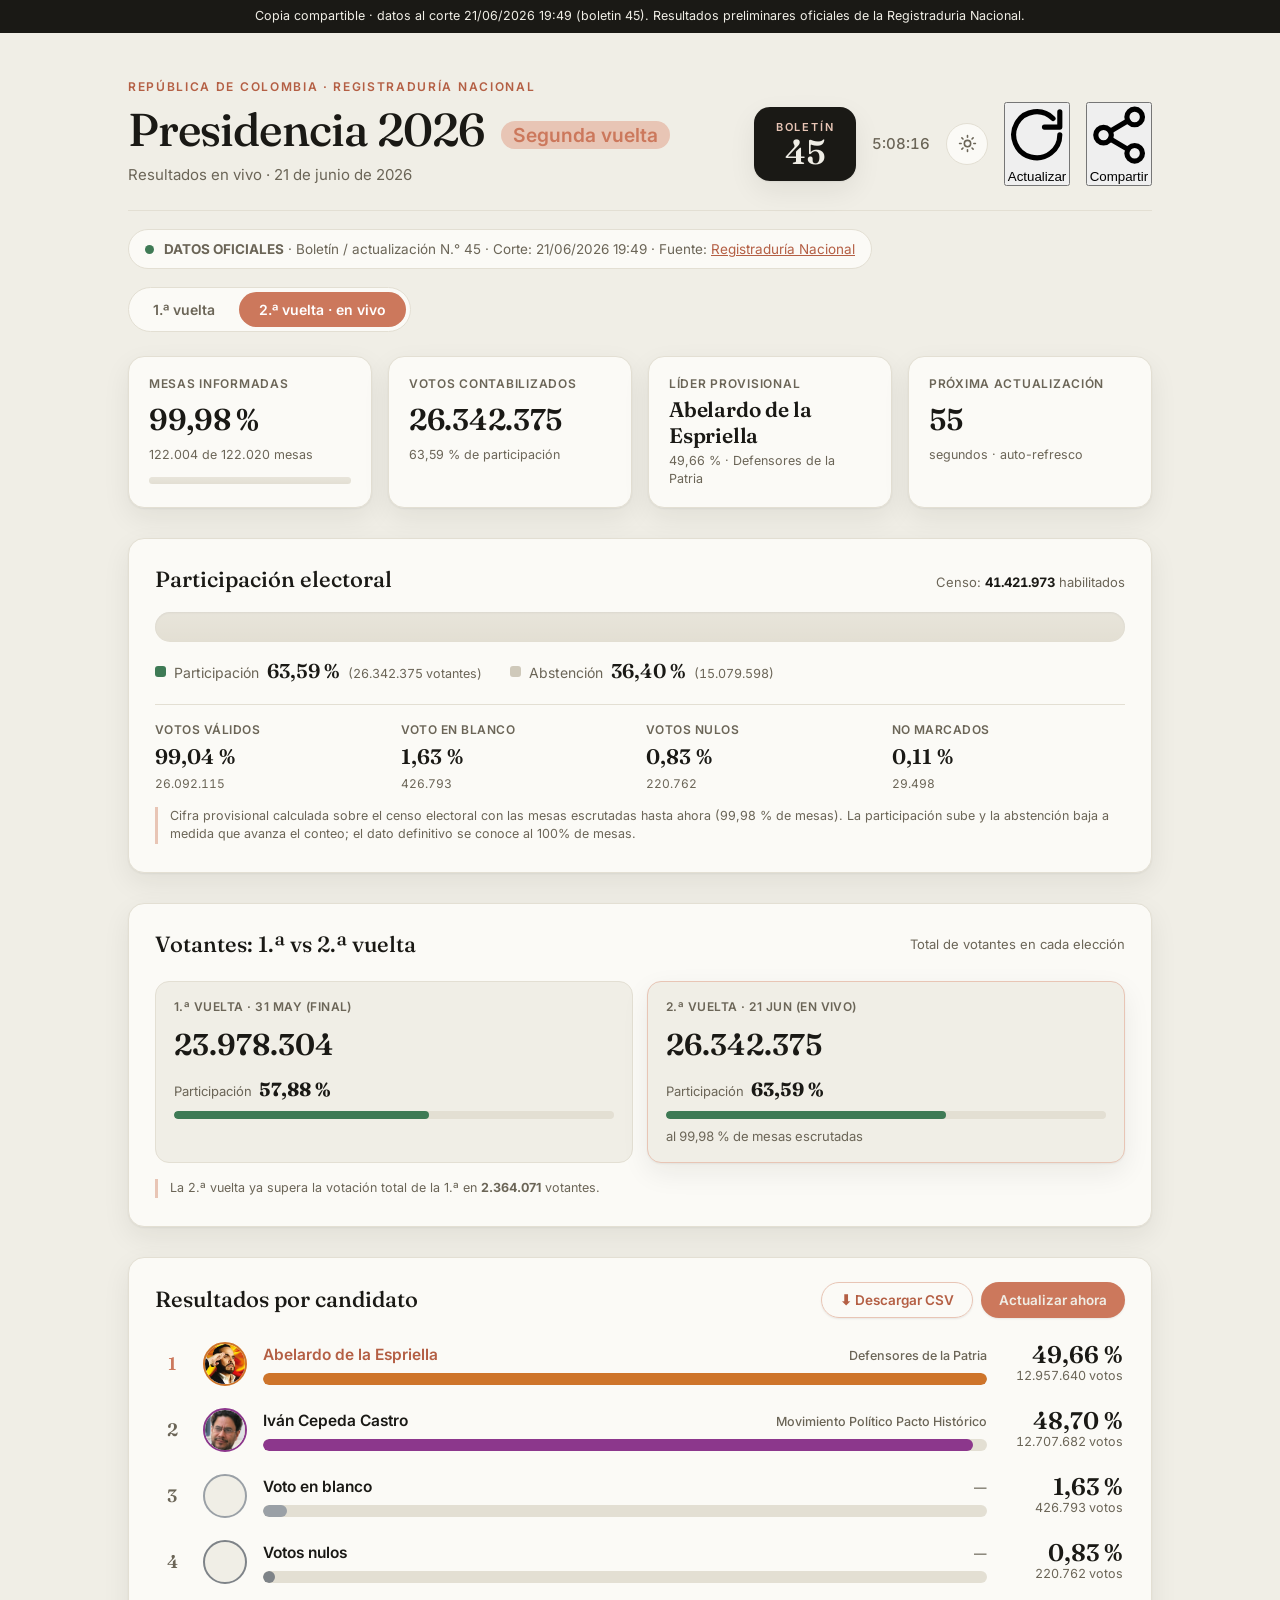
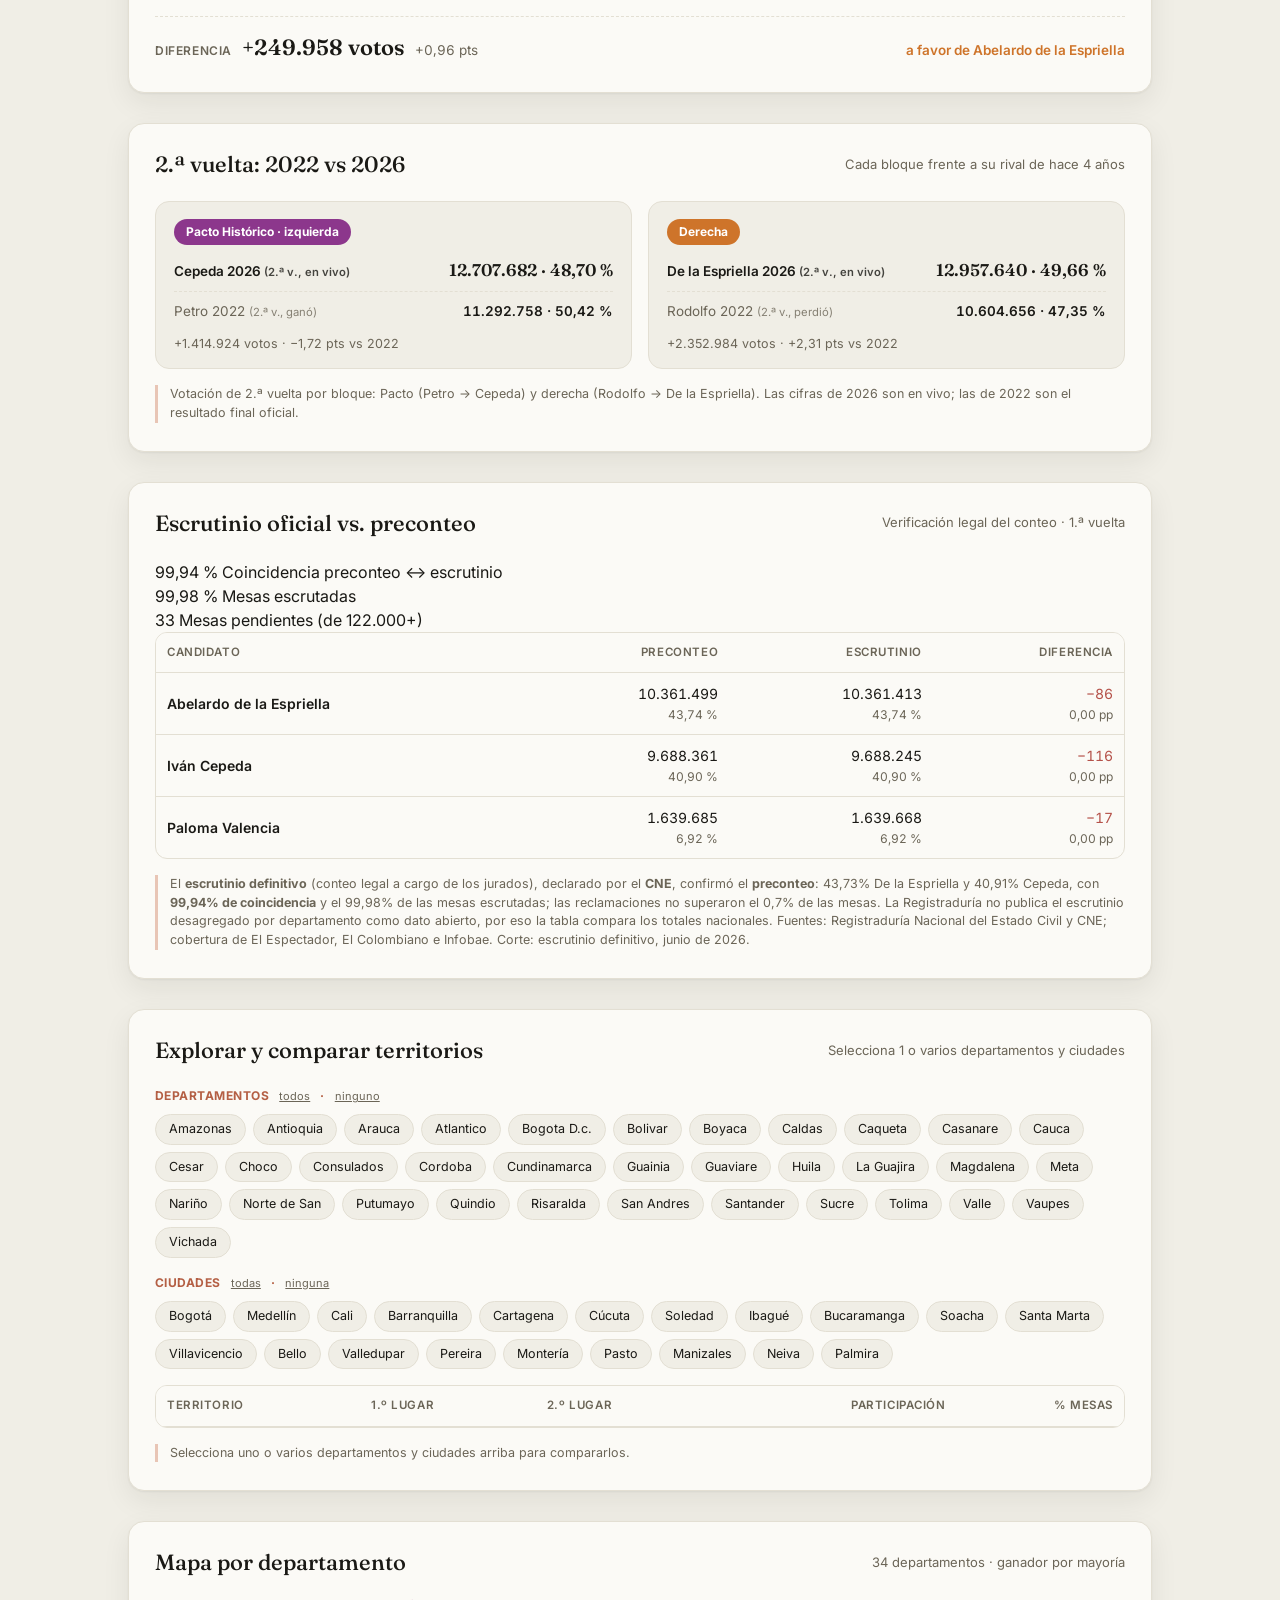
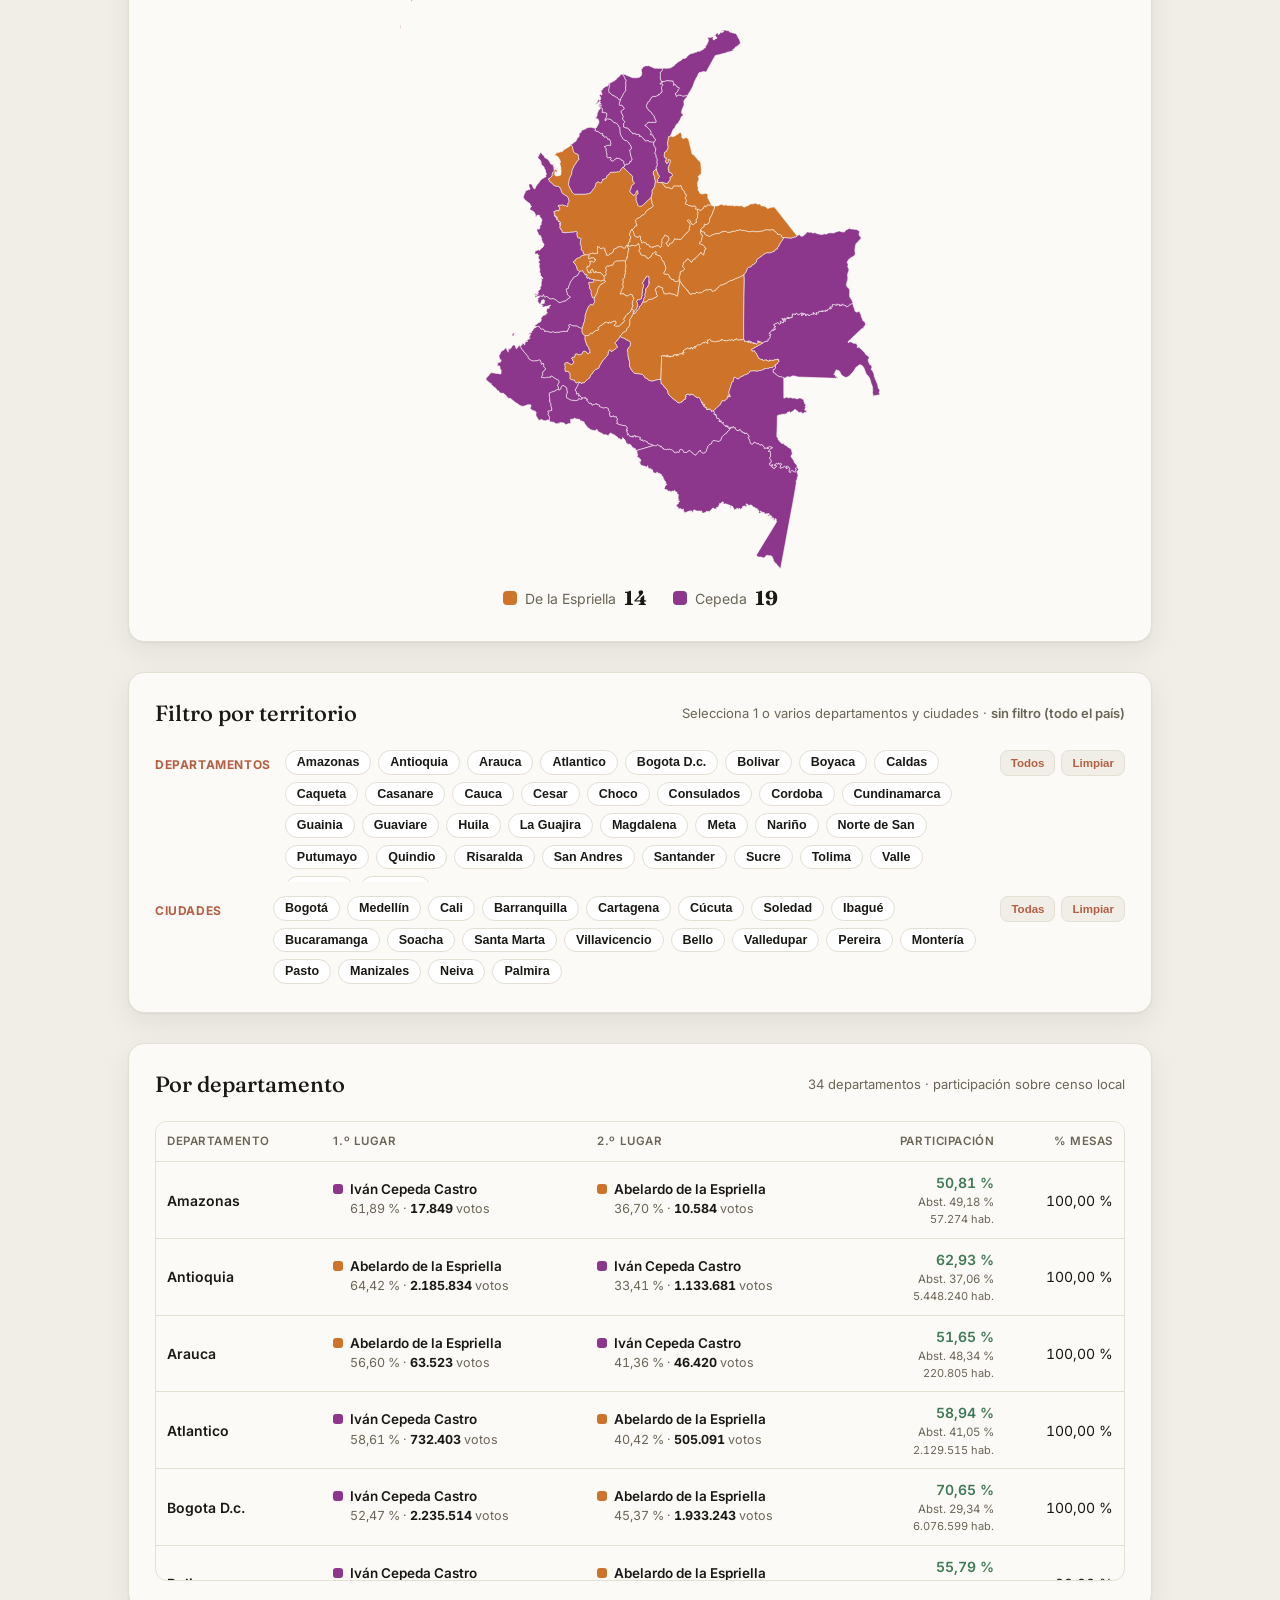
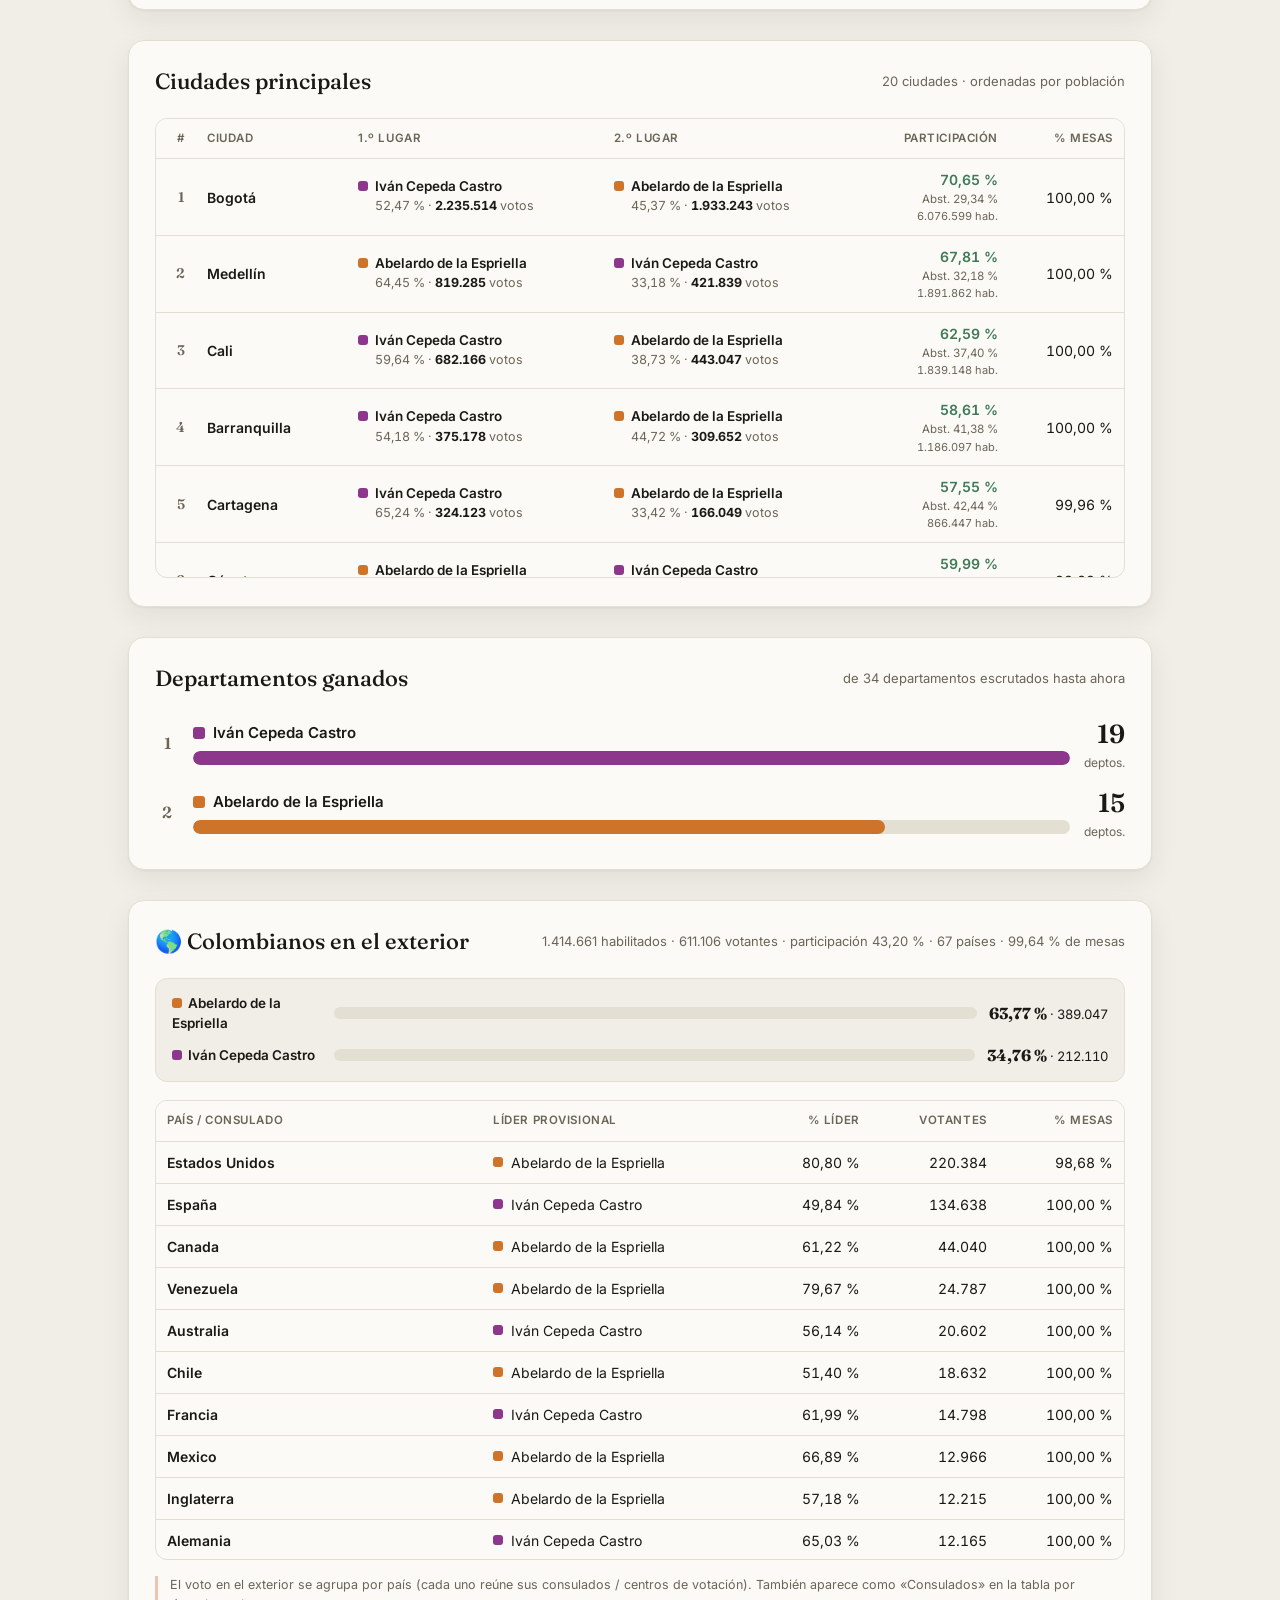
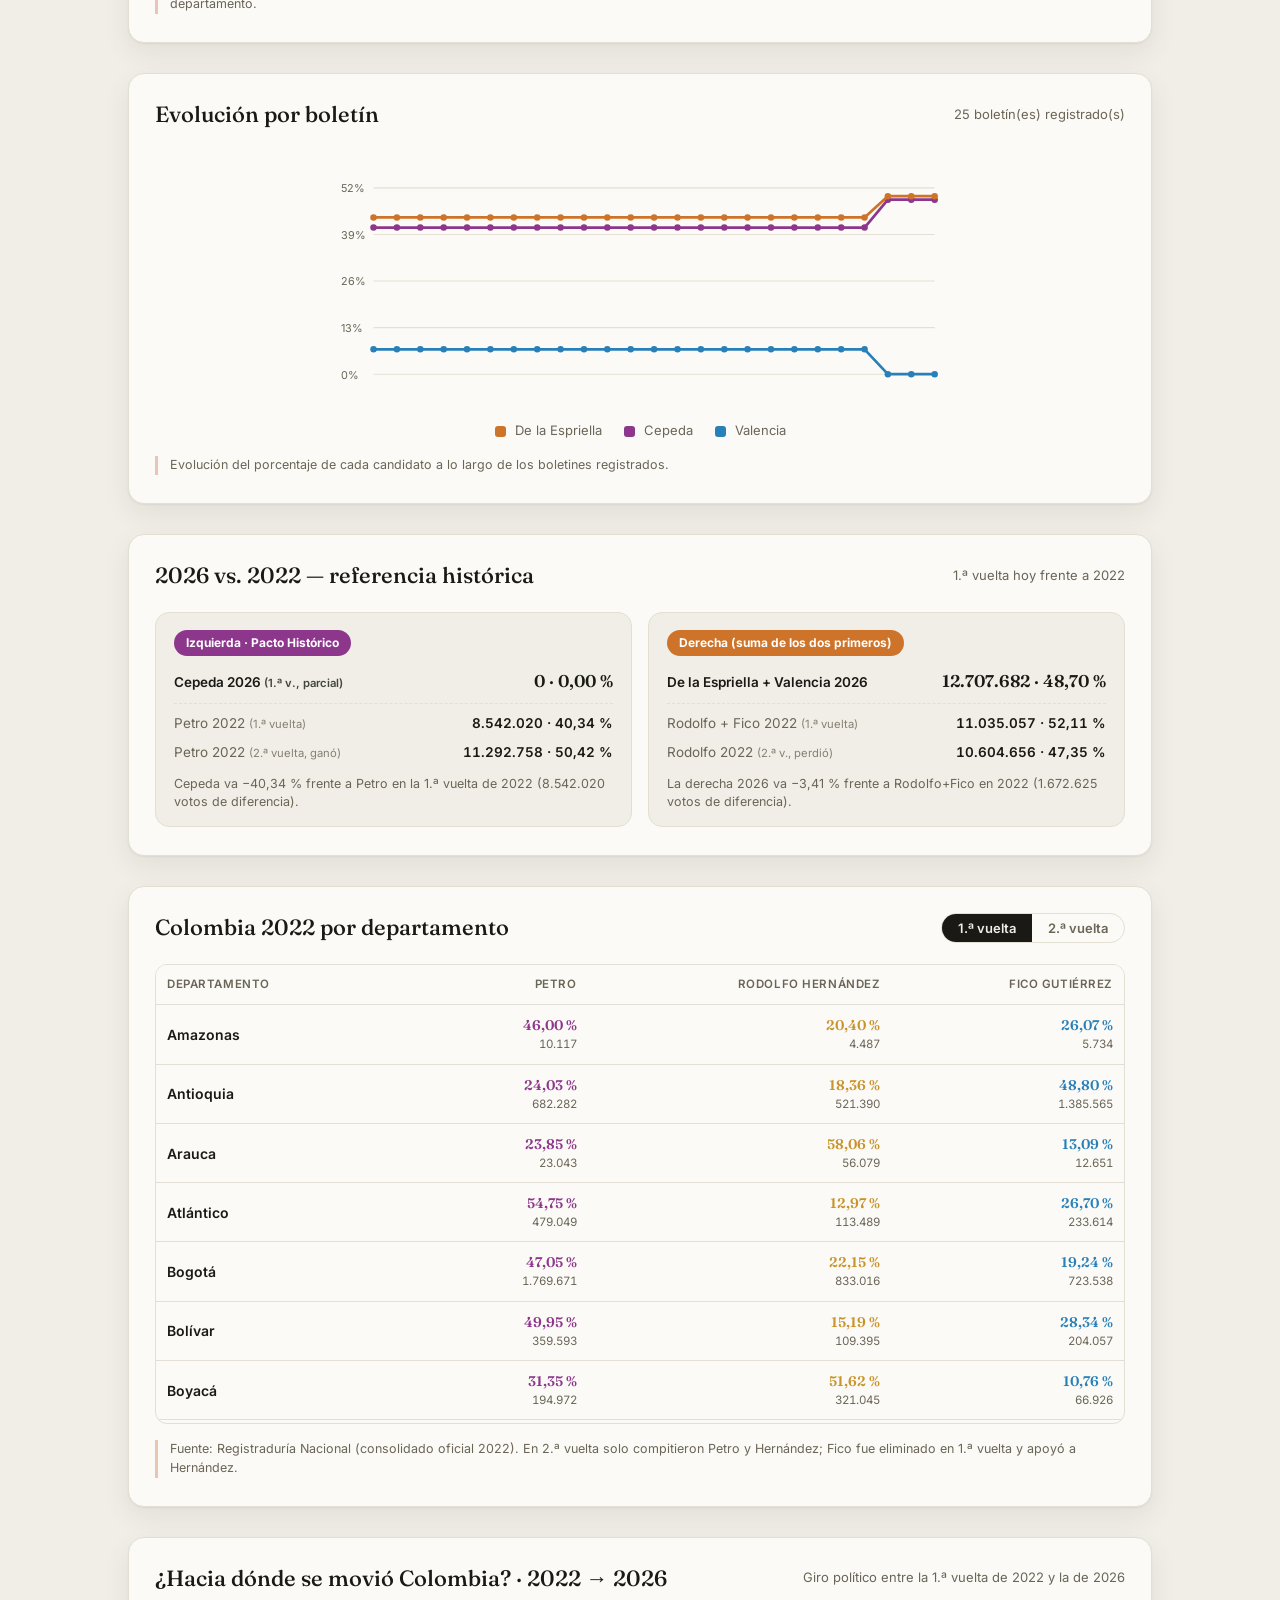
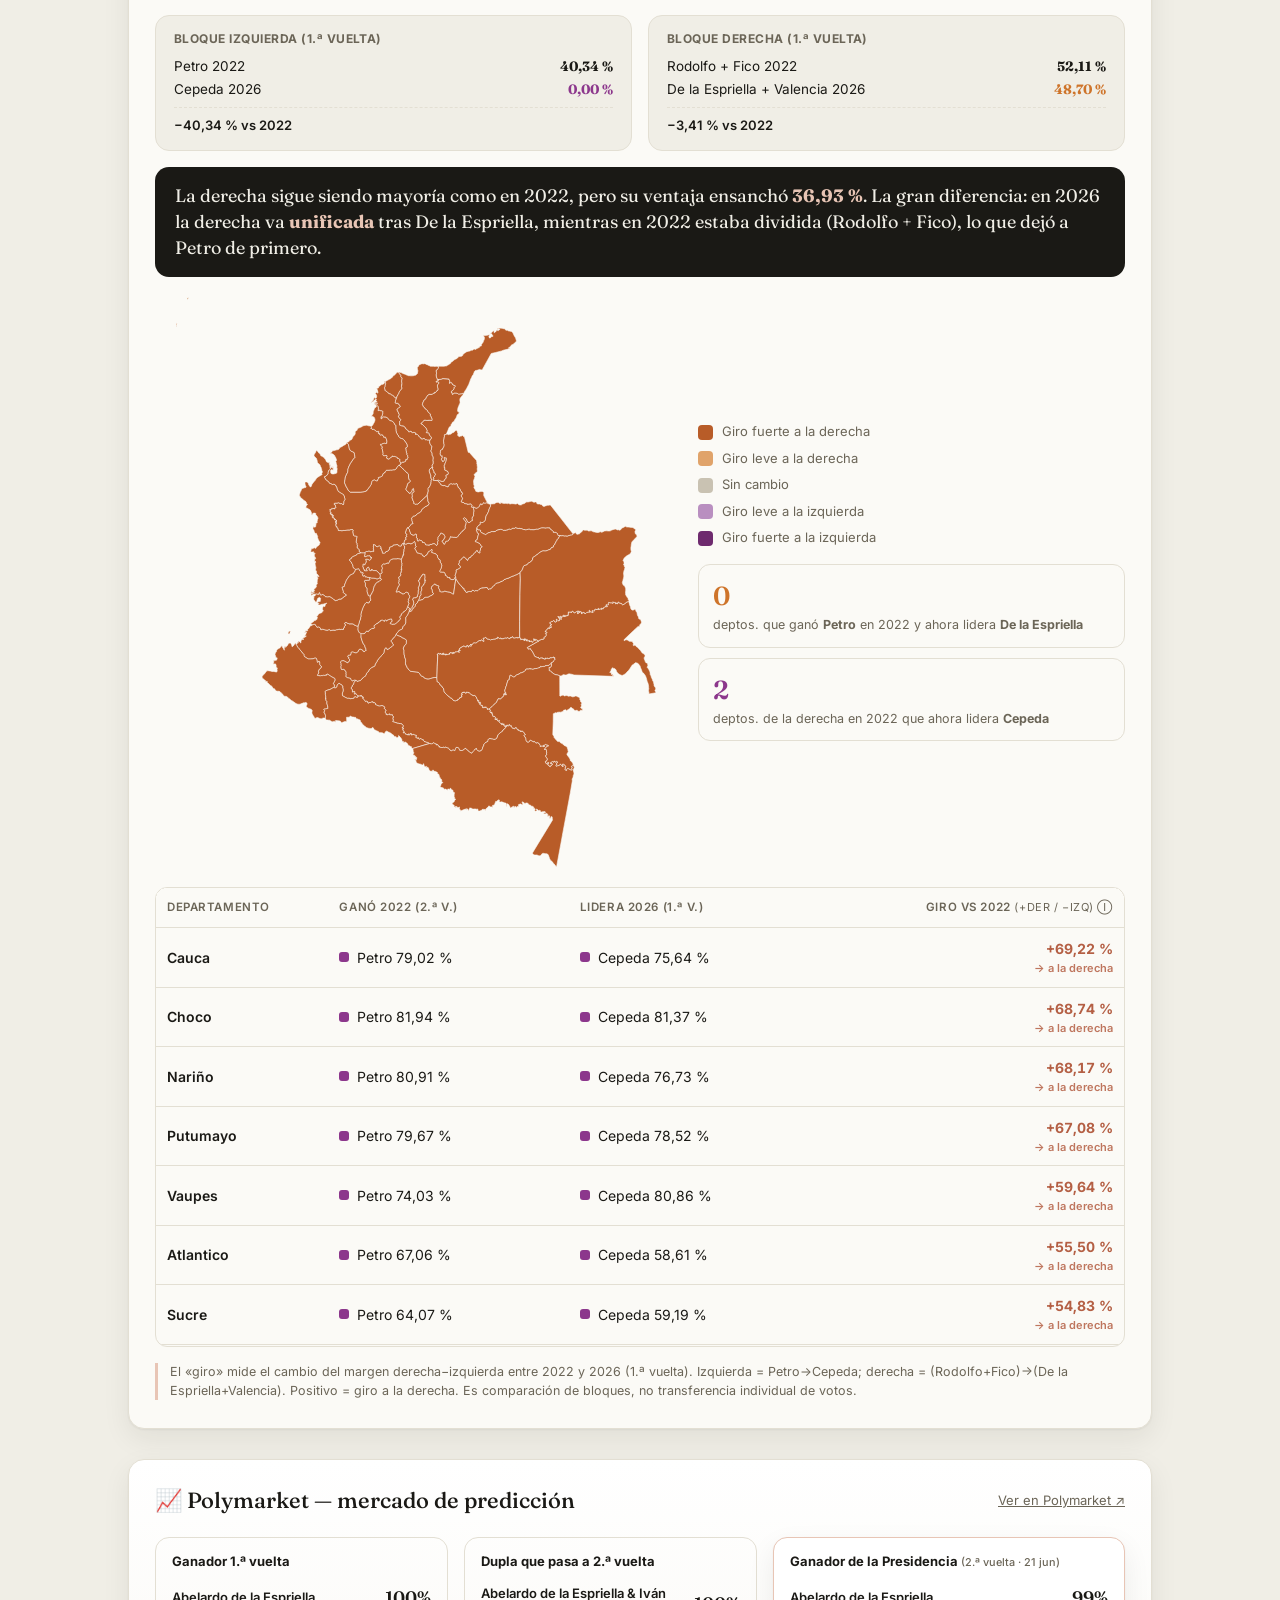
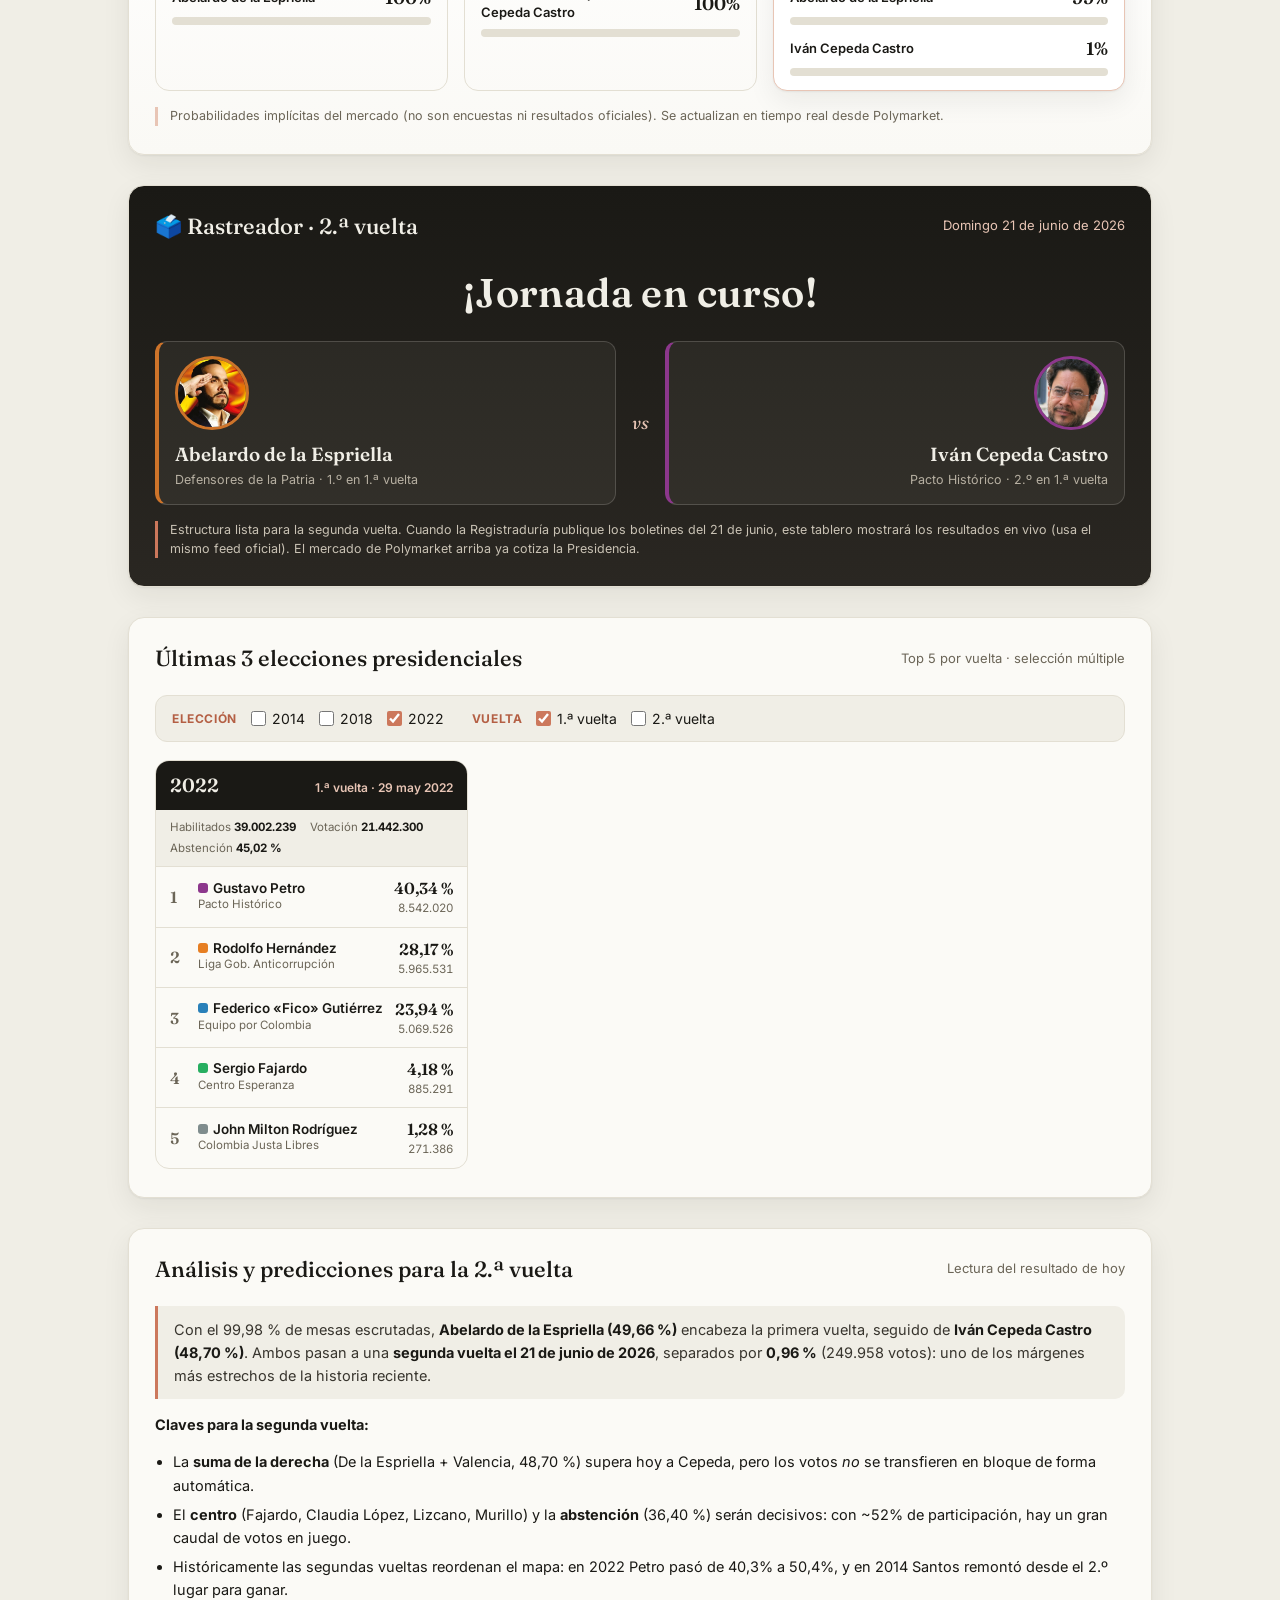
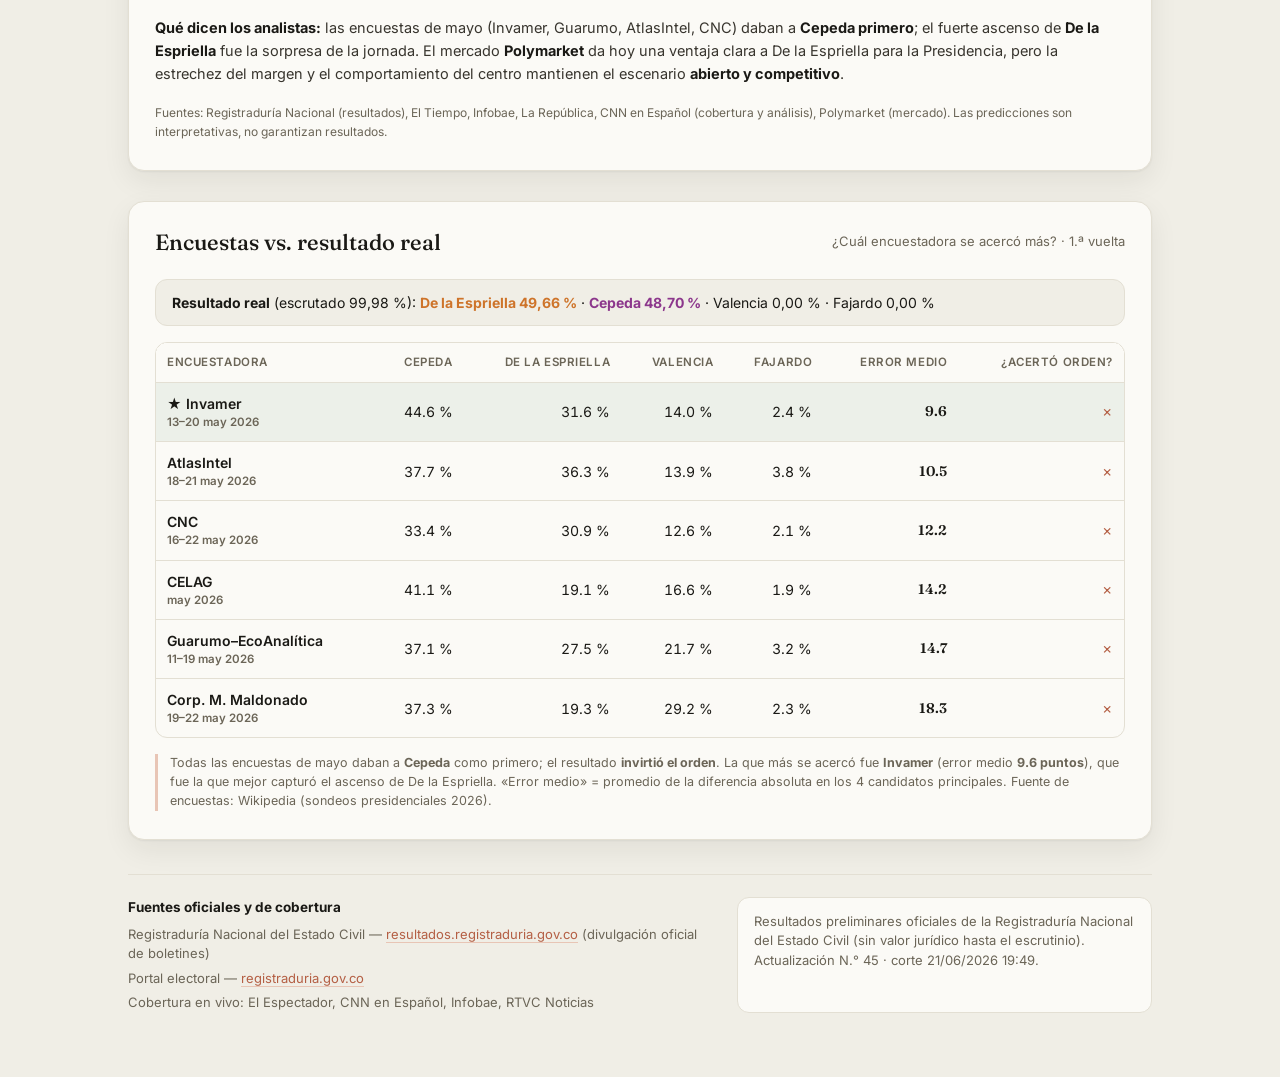
==== index.html @ 4d889970 "Boletín 45 · 2026-06-21 19:54" ====
<!-- HTML autonomo (corte 21/06/2026 19:49). Actualizar: ./publicar.sh -->
<!DOCTYPE html>
<html lang="es">
<head>
  <meta charset="UTF-8" />
  <meta name="viewport" content="width=device-width, initial-scale=1.0" />
  <title>Presidencia 2026 · Segunda vuelta — resultados en vivo</title>
  <meta name="description" content="Resultados de la 2.ª vuelta presidencial de Colombia 2026, en vivo: De la Espriella vs. Cepeda, por departamento, ciudad y exterior, con mapa." />
  <!-- Vista previa al compartir (WhatsApp / redes) -->
  <meta property="og:title" content="Presidencia 2026 · Segunda vuelta — resultados en vivo" />
  <meta property="og:description" content="Resultados de la 2.ª vuelta presidencial de Colombia 2026, en vivo: De la Espriella vs. Cepeda." />
  <meta property="og:url" content="https://feckardt-geek.github.io/resultados-colombia-2026-v3/" />
  <meta property="og:type" content="website" />
  <meta property="og:locale" content="es_CO" />
  <meta name="twitter:card" content="summary" />
  <meta name="theme-color" content="#1A1915" />
  <meta name="color-scheme" content="light dark" />
  <script>
    /* Fija el tema ANTES de pintar (evita parpadeo) y gestiona el toggle. */
    (function () {
      var K = 'tema-elecciones-co';
      var t = localStorage.getItem(K) ||
              (window.matchMedia && matchMedia('(prefers-color-scheme: dark)').matches ? 'dark' : 'light');
      document.documentElement.setAttribute('data-theme', t);
      document.addEventListener('click', function (e) {
        if (!(e.target.closest && e.target.closest('#btnTema'))) return;
        var n = document.documentElement.getAttribute('data-theme') === 'dark' ? 'light' : 'dark';
        document.documentElement.setAttribute('data-theme', n);
        try { localStorage.setItem(K, n); } catch (err) {}
      });
    })();
  </script>
  <style>
/* ============================================================
   Diseño Claude — paleta Anthropic
   Marfil / clay-coral / tinta. Tipografía serif (Fraunces) + Inter.
   ============================================================ */
:root {
  color-scheme: light;
  /* superficies */
  --marfil:      #F0EEE6;   /* fondo lienzo */
  --marfil-2:    #FBFAF6;   /* tarjetas */
  --tinta:       #1A1915;   /* texto principal */
  --tinta-suave: #6B6557;   /* texto secundario */
  --linea:       #E3DFD3;   /* bordes */
  --linea-2:     #EDEAE0;   /* bordes suaves */
  /* acento (clay / coral) */
  --clay:        #CC785C;
  --clay-osc:    #B45F44;
  --clay-claro:  #E8C5B5;
  --clay-suave:  rgba(204,120,92,.10);
  /* semánticos */
  --verde:       #3E7A55;
  --ambar:       #C8932B;
  --rojo:        #C0492F;
  /* elevación */
  --sombra:      0 1px 2px rgba(26,25,21,.05), 0 10px 28px rgba(26,25,21,.07);
  --sombra-lift: 0 3px 8px rgba(26,25,21,.08), 0 20px 46px rgba(26,25,21,.12);
  /* geometría */
  --radio:       16px;
  --radio-sm:    10px;
  --radio-lg:    22px;
  /* movimiento */
  --ease:        cubic-bezier(.4, 0, .2, 1);
}

* { box-sizing: border-box; margin: 0; padding: 0; }

body {
  font-family: 'Inter', -apple-system, BlinkMacSystemFont, 'Segoe UI', sans-serif;
  background: var(--marfil);
  color: var(--tinta);
  line-height: 1.5;
  -webkit-font-smoothing: antialiased;
  background-image:
    radial-gradient(900px 500px at 100% -10%, rgba(204,120,92,.08), transparent 60%),
    radial-gradient(700px 500px at -10% 110%, rgba(62,122,85,.05), transparent 60%);
}

.lienzo {
  max-width: 1080px;
  margin: 0 auto;
  padding: 40px 28px 64px;
}

/* ---------- Cabecera ---------- */
.cabecera {
  display: flex;
  align-items: flex-end;
  justify-content: space-between;
  gap: 24px;
  flex-wrap: wrap;
  padding-bottom: 24px;
  border-bottom: 1px solid var(--linea);
}
.eyebrow {
  display: inline-block;
  font-size: 12px;
  letter-spacing: .14em;
  text-transform: uppercase;
  color: var(--clay-osc);
  font-weight: 600;
  margin-bottom: 10px;
}
.cabecera h1 {
  font-family: 'Fraunces', Georgia, serif;
  font-weight: 500;
  font-size: clamp(30px, 4.5vw, 46px);
  line-height: 1.04;
  letter-spacing: -0.02em;
}
.ronda {
  display: inline-block;
  font-family: 'Inter', sans-serif;
  font-size: .42em;
  font-weight: 600;
  vertical-align: middle;
  color: var(--clay);
  background: var(--clay-claro);
  border-radius: 999px;
  padding: 4px 12px;
  margin-left: 8px;
  letter-spacing: 0;
}
.subtitulo { color: var(--tinta-suave); margin-top: 10px; font-size: 15px; }

.cabecera__estado { display: flex; align-items: center; gap: 16px; }
.boletin {
  display: flex;
  flex-direction: column;
  align-items: center;
  background: var(--tinta);
  color: var(--marfil);
  border-radius: var(--radio);
  padding: 12px 22px;
  box-shadow: var(--sombra);
}
.boletin__label {
  font-size: 11px; letter-spacing: .16em; text-transform: uppercase;
  color: var(--clay-claro); font-weight: 600;
}
.boletin__num {
  font-family: 'Fraunces', serif;
  font-size: 34px; font-weight: 600; line-height: 1;
}
.reloj {
  font-variant-numeric: tabular-nums;
  font-size: 15px; color: var(--tinta-suave); font-weight: 500;
}

/* ---------- Aviso de fuente ---------- */
.aviso {
  display: flex; align-items: center; gap: 10px;
  margin-top: 18px;
  font-size: 13.5px; color: var(--tinta-suave);
  background: var(--marfil-2);
  border: 1px solid var(--linea);
  border-radius: 999px;
  padding: 9px 16px;
  width: fit-content;
  max-width: 100%;
}
.punto {
  width: 9px; height: 9px; border-radius: 50%;
  background: var(--ambar); flex-shrink: 0;
  box-shadow: 0 0 0 0 rgba(200,147,43,.5);
  animation: latido 1.8s infinite;
}
.punto--vivo { background: var(--verde); box-shadow: 0 0 0 0 rgba(62,122,85,.5); }
@keyframes latido {
  0% { box-shadow: 0 0 0 0 rgba(200,147,43,.45); }
  70% { box-shadow: 0 0 0 8px rgba(200,147,43,0); }
  100% { box-shadow: 0 0 0 0 rgba(200,147,43,0); }
}

/* ---------- Métricas ---------- */
.metricas {
  display: grid;
  grid-template-columns: repeat(4, 1fr);
  gap: 16px;
  margin-top: 24px;
}
.metrica {
  background: var(--marfil-2);
  border: 1px solid var(--linea);
  border-radius: var(--radio);
  padding: 18px 20px;
  box-shadow: var(--sombra);
  display: flex; flex-direction: column; gap: 4px;
}
.metrica__label {
  font-size: 12px; letter-spacing: .06em; text-transform: uppercase;
  color: var(--tinta-suave); font-weight: 600;
}
.metrica__valor {
  font-family: 'Fraunces', serif;
  font-size: 30px; font-weight: 600; letter-spacing: -.01em;
}
.metrica__valor--sm { font-size: 21px; line-height: 1.2; }
.metrica__detalle { font-size: 12.5px; color: var(--tinta-suave); }
.barra-mesas {
  margin-top: 8px; height: 7px; border-radius: 999px;
  background: var(--linea); overflow: hidden;
}
.barra-mesas__fill {
  height: 100%; width: 0%;
  background: linear-gradient(90deg, var(--clay), var(--clay-osc));
  border-radius: 999px; transition: width .8s cubic-bezier(.4,0,.2,1);
}

/* ---------- Panel participación / abstención ---------- */
.panel--part { margin-top: 18px; padding: 22px 26px 24px; }
.part__head {
  display: flex; align-items: baseline; justify-content: space-between;
  gap: 12px; flex-wrap: wrap; margin-bottom: 16px;
}
.part__head h2 { font-family: 'Fraunces', serif; font-weight: 500; font-size: 22px; }
.part__censo { font-size: 13px; color: var(--tinta-suave); }
.part__censo strong { color: var(--tinta); font-variant-numeric: tabular-nums; }

.part__bar {
  display: flex; height: 30px; border-radius: 999px; overflow: hidden;
  background: var(--linea); box-shadow: inset 0 1px 2px rgba(26,25,21,.08);
}
.part__seg { height: 100%; transition: width .9s cubic-bezier(.4,0,.2,1); }
.part__seg--part { width: 0%; background: linear-gradient(90deg, var(--verde), #2F5E42); }
.part__seg--abs  { width: 100%; background: repeating-linear-gradient(
  45deg, #D8D2C4, #D8D2C4 8px, #CFC9BA 8px, #CFC9BA 16px); }

.part__legend {
  display: flex; gap: 28px; flex-wrap: wrap; margin-top: 14px;
}
.leg { display: flex; align-items: baseline; gap: 8px; font-size: 14px; }
.leg__dot { width: 11px; height: 11px; border-radius: 3px; flex-shrink: 0; align-self: center; }
.leg__dot--part { background: var(--verde); }
.leg__dot--abs  { background: #CFC9BA; }
.leg__txt { color: var(--tinta-suave); }
.leg strong {
  font-family: 'Fraunces', serif; font-size: 20px; font-weight: 600;
  font-variant-numeric: tabular-nums;
}
.leg__n { font-size: 12.5px; color: var(--tinta-suave); font-variant-numeric: tabular-nums; }
.part__nota {
  margin-top: 14px; font-size: 12.5px; color: var(--tinta-suave);
  line-height: 1.5; border-left: 3px solid var(--clay-claro); padding-left: 12px;
}

/* desglose de votos (válidos / blanco / nulos / no marcados) */
.desglose {
  display: grid; grid-template-columns: repeat(4, 1fr); gap: 12px;
  margin-top: 18px; padding-top: 16px; border-top: 1px solid var(--linea);
}
.desg { display: flex; flex-direction: column; gap: 2px; }
.desg__lbl { font-size: 12px; color: var(--tinta-suave); font-weight: 600;
  text-transform: uppercase; letter-spacing: .04em; }
.desg__pct { font-family: 'Fraunces', serif; font-size: 21px; font-weight: 600;
  font-variant-numeric: tabular-nums; }
.desg__n { font-size: 12px; color: var(--tinta-suave); font-variant-numeric: tabular-nums; }

/* ---------- Tabla por departamento ---------- */
.dept__sub { font-size: 13px; color: var(--tinta-suave); }
.dept-wrap { max-height: 460px; overflow-y: auto; overflow-x: auto; border-radius: 12px;
  border: 1px solid var(--linea); }
.dept-tabla { min-width: 780px; }
.dept-tabla { width: 100%; border-collapse: collapse; font-size: 14px; }
.dept-tabla thead th {
  position: sticky; top: 0; background: var(--marfil-2);
  text-align: left; font-size: 11.5px; letter-spacing: .05em; text-transform: uppercase;
  color: var(--tinta-suave); font-weight: 600; padding: 11px 14px;
  border-bottom: 1px solid var(--linea); z-index: 1;
}
.dept-tabla th.num, .dept-tabla td.num { text-align: right; font-variant-numeric: tabular-nums; white-space: nowrap; }
.dept-tabla thead th { padding: 11px 11px; }
.dept-tabla tbody td { padding: 10px 11px; border-bottom: 1px solid var(--linea); }
.dept-tabla tbody tr:last-child td { border-bottom: none; }
.dept-tabla tbody tr:hover { background: rgba(204,120,92,.05); }
.dept__nom { font-weight: 600; }
.dept__lider { display: flex; align-items: center; gap: 8px; }
.dept__dot { width: 10px; height: 10px; border-radius: 3px; flex-shrink: 0; }
.dept__part { font-weight: 600; color: var(--verde); }
.part__ab { font-size: 11.5px; color: var(--tinta-suave); font-variant-numeric: tabular-nums; margin-top: 1px; }
.part__hab { font-size: 11px; color: var(--tinta-suave); font-variant-numeric: tabular-nums; }
.dept__rank { font-family: 'Fraunces', serif; color: var(--tinta-suave); font-weight: 600; width: 36px; }
.plc { vertical-align: middle; }
.plc__name { display: flex; align-items: center; gap: 7px; font-weight: 600; font-size: 13.5px; line-height: 1.2; }
.plc__sub { margin-top: 3px; margin-left: 17px; font-size: 12.5px; color: var(--tinta-suave);
  font-variant-numeric: tabular-nums; white-space: nowrap; }
.plc__pct { color: var(--tinta-suave); }
.plc__vot { color: var(--tinta); font-weight: 700; }
.dept__abe { color: var(--clay-osc); font-weight: 600; font-variant-numeric: tabular-nums; }

/* ---------- Panel VS (Cepeda vs bloque de derecha) ---------- */
.panel--vs { margin-top: 24px; padding: 22px 26px 24px; }
.vs__head { display: flex; align-items: baseline; justify-content: space-between;
  gap: 12px; flex-wrap: wrap; margin-bottom: 16px; }
.vs__head h2 { font-family: 'Fraunces', serif; font-weight: 500; font-size: 22px; }
.vs__hint { font-size: 13px; color: var(--tinta-suave); }
.vs__bar { display: flex; height: 38px; border-radius: 999px; overflow: hidden;
  background: var(--linea); box-shadow: inset 0 1px 2px rgba(26,25,21,.08); }
.vs__seg { height: 100%; display: flex; align-items: center; transition: width .9s cubic-bezier(.4,0,.2,1);
  font-weight: 700; font-size: 13.5px; color: #fff; font-variant-numeric: tabular-nums; white-space: nowrap; }
.vs__seg--ce { background: linear-gradient(90deg, #8C378C, #6E2A6E); justify-content: flex-start; padding-left: 14px; }
.vs__seg--de { background: linear-gradient(90deg, #E08A4A, #CE742A); justify-content: flex-end; padding-right: 14px; }
.vs__cols { display: grid; grid-template-columns: 1fr auto 1fr; align-items: center;
  gap: 14px; margin-top: 16px; }
.vs__col { display: flex; flex-direction: column; gap: 3px; }
.vs__col--right { text-align: right; align-items: flex-end; }
.vs__name { font-size: 13.5px; font-weight: 600; color: var(--tinta-suave);
  display: inline-flex; align-items: center; gap: 7px; }
.vs__dot { width: 11px; height: 11px; border-radius: 3px; display: inline-block; }
.vs__pct { font-family: 'Fraunces', serif; font-size: 32px; font-weight: 600;
  letter-spacing: -.01em; font-variant-numeric: tabular-nums; }
.vs__n, .vs__break { font-size: 12.5px; color: var(--tinta-suave); font-variant-numeric: tabular-nums; }
.vs__mid { font-family: 'Fraunces', serif; font-style: italic; color: var(--tinta-suave);
  font-size: 18px; padding: 0 6px; }
.vs__nota { margin-top: 16px; font-size: 12.5px; color: var(--tinta-suave); line-height: 1.5;
  border-left: 3px solid var(--clay-claro); padding-left: 12px; }

/* ---------- Resumen: departamentos ganados ---------- */
.conteo { display: flex; flex-direction: column; gap: 12px; }
.cnt { display: grid; grid-template-columns: 24px 1fr auto; align-items: center; gap: 14px; }
.cnt__pos { font-family: 'Fraunces', serif; font-weight: 600; color: var(--tinta-suave); text-align: center; }
.cnt__body { min-width: 0; }
.cnt__top { display: flex; align-items: baseline; gap: 8px; margin-bottom: 6px; }
.cnt__dot { width: 12px; height: 12px; border-radius: 3px; align-self: center; flex-shrink: 0; }
.cnt__nom { font-weight: 600; font-size: 15px; }
.cnt__pista { height: 14px; border-radius: 999px; background: var(--linea); overflow: hidden; }
.cnt__barra { height: 100%; width: 0%; border-radius: 999px; transition: width .9s cubic-bezier(.4,0,.2,1); }
.cnt__num { text-align: right; }
.cnt__g { font-family: 'Fraunces', serif; font-size: 26px; font-weight: 600; font-variant-numeric: tabular-nums; }
.cnt__lbl { font-size: 12px; color: var(--tinta-suave); }

/* ---------- Panel candidatos ---------- */
.panel {
  margin-top: 30px;
  background: var(--marfil-2);
  border: 1px solid var(--linea);
  border-radius: var(--radio);
  padding: 24px 26px 28px;
  box-shadow: var(--sombra);
}
.panel__header {
  display: flex; align-items: center; justify-content: space-between;
  margin-bottom: 20px;
}
.panel__header h2 {
  font-family: 'Fraunces', serif; font-weight: 500; font-size: 22px;
}
.btn {
  font-family: inherit; font-size: 13.5px; font-weight: 600;
  color: var(--marfil); background: var(--clay);
  border: none; border-radius: 999px; padding: 9px 18px;
  cursor: pointer; transition: background .2s, transform .1s;
}
.btn:hover { background: var(--clay-osc); }
.btn:active { transform: scale(.97); }

.candidatos { display: flex; flex-direction: column; gap: 14px; }
.cand {
  display: grid;
  grid-template-columns: 30px 1fr auto;
  align-items: center;
  gap: 16px;
  padding: 4px 2px;
  animation: aparecer .4s ease both;
}
@keyframes aparecer { from { opacity: 0; transform: translateY(6px); } to { opacity: 1; transform: none; } }
.cand__pos {
  font-family: 'Fraunces', serif; font-size: 18px; font-weight: 600;
  color: var(--tinta-suave); text-align: center;
}
.cand--lider .cand__pos { color: var(--clay); }
.cand__foto { width: 44px; height: 44px; border-radius: 50%; object-fit: cover; object-position: 50% 22%; border: 2px solid var(--linea); }
.cand__foto--ph { background: var(--marfil); }
body.r2 .cand { grid-template-columns: 30px 44px 1fr auto; }
/* En 2.ª vuelta solo hay 2 candidatos: se oculta la columna del 3.er lugar. */
body.r2 .col3 { display: none; }
.cand__cuerpo { min-width: 0; }
.cand__fila {
  display: flex; align-items: baseline; justify-content: space-between; gap: 12px;
  margin-bottom: 6px;
}
.cand__nombre { font-weight: 600; font-size: 15.5px; }
.cand--lider .cand__nombre { color: var(--clay-osc); }
.cand__partido { font-size: 12.5px; color: var(--tinta-suave); font-weight: 500; }
.cand__pista { height: 12px; border-radius: 999px; background: var(--linea); overflow: hidden; }
.cand__barra {
  height: 100%; width: 0%; border-radius: 999px;
  transition: width .9s cubic-bezier(.4,0,.2,1);
}
.cand__cifras { text-align: right; min-width: 120px; }
.cand__pct {
  font-family: 'Fraunces', serif; font-size: 24px; font-weight: 600;
  font-variant-numeric: tabular-nums; line-height: 1;
}
.cand__votos { font-size: 12.5px; color: var(--tinta-suave); font-variant-numeric: tabular-nums; }

/* ---------- Pie ---------- */
.pie {
  margin-top: 34px; padding-top: 22px;
  border-top: 1px solid var(--linea);
  display: grid; grid-template-columns: 1.4fr 1fr; gap: 28px;
  font-size: 13px; color: var(--tinta-suave);
}
.pie__fuentes strong { color: var(--tinta); display: block; margin-bottom: 8px; font-size: 13.5px; }
.pie__fuentes ul { list-style: none; display: flex; flex-direction: column; gap: 5px; }
.pie__fuentes a { color: var(--clay-osc); text-decoration: none; border-bottom: 1px solid var(--clay-claro); }
.pie__fuentes a:hover { color: var(--clay); }
.pie__nota {
  background: var(--marfil-2); border: 1px solid var(--linea);
  border-radius: 12px; padding: 14px 16px; line-height: 1.5;
}

/* ---------- Comparación 2026 vs 2022 ---------- */
.comp { display: grid; grid-template-columns: 1fr 1fr; gap: 16px; }
.comp__card { border: 1px solid var(--linea); border-radius: 14px; padding: 16px 18px; background: var(--marfil); }
.comp__tag { display: inline-block; font-size: 12px; font-weight: 700; color: #fff;
  background: var(--c, #7F8C8D); border-radius: 999px; padding: 4px 12px; margin-bottom: 12px; }
.comp__rows { display: flex; flex-direction: column; gap: 9px; }
.comp__r { display: flex; align-items: baseline; justify-content: space-between; gap: 12px; font-size: 13.5px; }
.comp__r--now { padding-bottom: 9px; border-bottom: 1px dashed var(--linea); }
.comp__lbl { color: var(--tinta-suave); }
.comp__lbl small { opacity: .8; }
.comp__r--now .comp__lbl { color: var(--tinta); font-weight: 600; }
.comp__v { font-variant-numeric: tabular-nums; font-weight: 600; white-space: nowrap; }
.comp__r--now .comp__v { font-family: 'Fraunces', serif; font-size: 17px; }
.comp__delta { margin-top: 4px; font-size: 12.5px; color: var(--tinta-suave); line-height: 1.4; }

/* ---------- Proyección 2.ª vuelta ---------- */
.proy__blocs { display: grid; grid-template-columns: repeat(3, 1fr); gap: 12px; margin-bottom: 18px; }
.proy__bloc { border: 1px solid var(--linea); border-radius: 12px; padding: 12px 14px; }
.proy__bloc h4 { font-size: 12px; text-transform: uppercase; letter-spacing: .04em; color: var(--tinta-suave); margin-bottom: 4px; }
.proy__bloc .proy__tot { font-family: 'Fraunces', serif; font-size: 22px; font-weight: 600; font-variant-numeric: tabular-nums; }
.proy__bloc .proy__sub { font-size: 12px; color: var(--tinta-suave); }
.proy__bar { display: flex; height: 40px; border-radius: 999px; overflow: hidden;
  background: var(--linea); box-shadow: inset 0 1px 2px rgba(26,25,21,.08); }
.proy__seg { height: 100%; display: flex; align-items: center; color: #fff; font-weight: 700;
  font-size: 14px; transition: width .6s cubic-bezier(.4,0,.2,1); white-space: nowrap; font-variant-numeric: tabular-nums; }
.proy__seg--de { background: linear-gradient(90deg,#E08A4A,#CE742A); justify-content: flex-start; padding-left: 16px; }
.proy__seg--ce { background: linear-gradient(90deg,#8C378C,#6E2A6E); justify-content: flex-end; padding-right: 16px; }
.proy__control { margin-top: 16px; }
.proy__control label { font-size: 13.5px; color: var(--tinta-suave); display: block; margin-bottom: 8px; }
.proy__control output { font-family: 'Fraunces', serif; font-weight: 600; color: var(--clay-osc); }
.proy__control input[type=range] { width: 100%; accent-color: var(--clay); }
.proy__resumen { margin: 14px 0 18px; font-size: 15px; line-height: 1.5; }
.proy__resumen strong { font-family: 'Fraunces', serif; }
.proy__sliders { display: grid; grid-template-columns: 1fr 1fr; gap: 16px 24px; }
.proy__sl { border: 1px solid var(--linea); border-radius: 12px; padding: 12px 14px; background: var(--marfil); }
.proy__sl-top { display: flex; align-items: baseline; justify-content: space-between; gap: 10px; margin-bottom: 9px; flex-wrap: wrap; }
.proy__sl-nom { font-weight: 600; font-size: 14px; display: inline-flex; align-items: center; gap: 7px; }
.proy__sl-vot { font-weight: 400; font-size: 12px; color: var(--tinta-suave); }
.proy__sl-rep { font-size: 12.5px; color: var(--tinta-suave); font-variant-numeric: tabular-nums; }
.proy__sl input[type=range] { width: 100%; accent-color: var(--clay); }
@media (max-width: 640px) { .proy__sliders { grid-template-columns: 1fr; } }

/* ---------- Polymarket ---------- */
.panel--poly { background: linear-gradient(180deg,#fff,#FAF9F5); }
.poly__grid { display: grid; grid-template-columns: 1fr 1fr 1.2fr; gap: 16px; }
.poly__col { border: 1px solid var(--linea); border-radius: 14px; padding: 14px 16px; }
.poly__col--feat { border-color: var(--clay-claro); background: #fff; box-shadow: var(--sombra); }
.poly__col h3 { font-size: 13px; font-weight: 700; margin-bottom: 12px; }
.poly__col h3 small { font-weight: 500; color: var(--tinta-suave); }
.poly__list { display: flex; flex-direction: column; gap: 10px; }
.pm { display: grid; grid-template-columns: 1fr auto; gap: 6px 10px; align-items: center; }
.pm__nom { font-size: 13px; font-weight: 600; }
.pm__pct { font-family: 'Fraunces', serif; font-size: 18px; font-weight: 600; font-variant-numeric: tabular-nums; }
.pm__pista { grid-column: 1 / -1; height: 8px; border-radius: 999px; background: var(--linea); overflow: hidden; }
.pm__fill { height: 100%; border-radius: 999px; background: var(--clay); transition: width .6s ease; }

/* ---------- Filtro geográfico multi-select (ver3) ---------- */
.geo__bar{display:flex;flex-direction:column;gap:14px;}
.geo__row{display:flex;gap:14px;align-items:flex-start;flex-wrap:wrap;}
.geo__legend{font-size:12px;text-transform:uppercase;letter-spacing:.05em;color:var(--clay-osc);font-weight:700;min-width:104px;padding-top:6px;}
.geo__chips{display:flex;flex-wrap:wrap;gap:7px;max-height:132px;overflow:auto;flex:1;min-width:240px;}
.geo__chip{font-size:12.5px;border:1px solid var(--linea);background:#fff;color:var(--tinta);border-radius:999px;padding:5px 11px;cursor:pointer;transition:.15s;line-height:1;font-weight:600;}
.geo__chip:hover{border-color:var(--clay-claro);}
.geo__chip.is-on{background:var(--clay);border-color:var(--clay);color:#fff;}
.geo__act{display:flex;gap:6px;align-items:center;}
.geo__btn{font-size:11.5px;border:1px solid var(--linea);background:var(--marfil);border-radius:8px;padding:6px 10px;cursor:pointer;color:var(--clay-osc);font-weight:700;}
.geo__btn:hover{border-color:var(--clay-claro);}
.geo__count{font-weight:600;}
.combo__grid{display:grid;grid-template-columns:1fr 1fr;gap:16px;}
@media(max-width:720px){.combo__grid{grid-template-columns:1fr;}}
.combo__card{border:1px solid var(--linea);border-radius:14px;padding:16px 18px;background:#fff;}
.combo__card--u{grid-column:1/-1;border-color:var(--clay-claro);box-shadow:var(--sombra);}
.combo__h{font-size:12px;text-transform:uppercase;letter-spacing:.05em;color:var(--clay-osc);font-weight:700;margin-bottom:10px;}
.combo__lead{display:flex;align-items:center;gap:10px;margin-bottom:6px;}
.combo__nom{font-family:'Fraunces',serif;font-size:21px;font-weight:600;line-height:1.1;}
.combo__pct{margin-left:auto;font-family:'Fraunces',serif;font-size:21px;font-weight:600;font-variant-numeric:tabular-nums;}
.combo__meta{font-size:12.5px;color:var(--tinta-suave);margin-bottom:12px;}
.combo__bars{display:flex;flex-direction:column;gap:9px;}
.combo__row{display:grid;grid-template-columns:1fr auto;gap:4px 10px;align-items:center;}
.combo__cn{font-size:12.5px;font-weight:600;display:flex;flex-direction:column;gap:1px;}
.combo__cn-vot{font-weight:700;font-size:12px;color:var(--tinta);font-variant-numeric:tabular-nums;margin-left:16px;}
.combo__cp{font-size:13px;font-weight:600;font-variant-numeric:tabular-nums;align-self:start;}
.combo__pista{grid-column:1/-1;height:7px;border-radius:999px;background:var(--linea);overflow:hidden;}
.combo__fill{height:100%;border-radius:999px;transition:width .5s ease;}

/* ---------- Histórico multi-select ---------- */
.hist__controls { display: flex; gap: 28px; flex-wrap: wrap; margin-bottom: 18px;
  padding: 12px 16px; background: var(--marfil); border: 1px solid var(--linea); border-radius: 12px; }
.hist__group { display: flex; align-items: center; gap: 14px; flex-wrap: wrap; }
.hist__legend { font-size: 12px; text-transform: uppercase; letter-spacing: .05em;
  color: var(--clay-osc); font-weight: 700; }
.hist__group label { font-size: 14px; display: inline-flex; align-items: center; gap: 6px; cursor: pointer; }
.hist__group input { accent-color: var(--clay); width: 15px; height: 15px; }
.hist__grid { display: grid; grid-template-columns: repeat(auto-fill, minmax(260px,1fr)); gap: 16px; }
.hcard { border: 1px solid var(--linea); border-radius: 14px; overflow: hidden; }
.hcard__head { background: var(--tinta); color: var(--marfil); padding: 10px 14px;
  display: flex; align-items: baseline; justify-content: space-between; }
.hcard__anio { font-family: 'Fraunces', serif; font-size: 19px; font-weight: 600; }
.hcard__v { font-size: 12px; color: var(--clay-claro); font-weight: 600; }
.hcard__meta { display: flex; flex-wrap: wrap; gap: 4px 14px; padding: 9px 14px;
  background: var(--marfil); border-bottom: 1px solid var(--linea);
  font-size: 11.5px; color: var(--tinta-suave); }
.hcard__meta b { color: var(--tinta); font-variant-numeric: tabular-nums; }
.hrow { display: grid; grid-template-columns: 18px 1fr auto; gap: 10px; align-items: center;
  padding: 9px 14px; border-bottom: 1px solid var(--linea); }
.hrow:last-child { border-bottom: none; }
.hrow:first-child { background: rgba(204,120,92,.06); }
.hrow__pos { font-family: 'Fraunces', serif; color: var(--tinta-suave); font-weight: 600; }
.hrow__nom { font-size: 13.5px; font-weight: 600; line-height: 1.15; }
.hrow__par { font-size: 11.5px; color: var(--tinta-suave); }
.hrow__num { text-align: right; }
.hrow__pct { font-family: 'Fraunces', serif; font-weight: 600; font-variant-numeric: tabular-nums; }
.hrow__vot { font-size: 11.5px; color: var(--tinta-suave); font-variant-numeric: tabular-nums; }

/* ---------- Análisis ---------- */
.analisis { display: flex; flex-direction: column; gap: 14px; font-size: 14.5px; line-height: 1.6; }
.analisis p { color: #38352E; }
.analisis strong { color: var(--tinta); }
.analisis .ana__key { background: var(--marfil); border-left: 3px solid var(--clay);
  padding: 12px 16px; border-radius: 0 10px 10px 0; }
.analisis ul { margin-left: 18px; display: flex; flex-direction: column; gap: 6px; }
.analisis .ana__src { font-size: 12px; color: var(--tinta-suave); margin-top: 4px; }

/* ---------- Mapa de Colombia ---------- */
.mapa__wrap { position: relative; display: flex; justify-content: center; }
.mapa__svg { width: 100%; max-width: 480px; height: auto; }
.mapa__dpt { cursor: pointer; transition: opacity .15s, filter .15s; }
.mapa__dpt:hover { opacity: .85; filter: brightness(1.08); }
.mapa__leyenda { display: flex; gap: 26px; justify-content: center; margin-top: 14px; font-size: 14px; flex-wrap: wrap; }
.mapa__lg { display: inline-flex; align-items: center; gap: 8px; color: var(--tinta-suave); }
.mapa__sw { width: 14px; height: 14px; border-radius: 4px; display: inline-block; }
.mapa__lg strong { font-family: 'Fraunces', serif; font-size: 20px; color: var(--tinta); }
.mapa__tip { position: absolute; pointer-events: none; background: var(--tinta); color: var(--marfil);
  font-size: 12.5px; padding: 7px 11px; border-radius: 8px; z-index: 6; max-width: 240px;
  line-height: 1.35; box-shadow: var(--sombra); }

/* ---------- Encuestas vs resultado ---------- */
.enc__actual { background: var(--marfil); border: 1px solid var(--linea); border-radius: 12px;
  padding: 12px 16px; margin-bottom: 16px; font-size: 14px; line-height: 1.5; }
.enc__tabla td.num, .enc__tabla th.num { white-space: nowrap; }
.enc__best td { background: rgba(62,122,85,.08); }
.enc__mae { font-family: 'Fraunces', serif; font-weight: 600; }

/* ---------- Celda Valencia (Paloma) en tablas ---------- */
.plc__pal .hrow__pct { color: #2980B9; }
.plc__pal { white-space: nowrap; }

/* ---------- Colombianos en el exterior ---------- */
.ext__top { display: flex; flex-direction: column; gap: 10px; margin-bottom: 18px;
  padding: 14px 16px; background: var(--marfil); border: 1px solid var(--linea); border-radius: 12px; }
.extc { display: grid; grid-template-columns: 150px 1fr auto; gap: 12px; align-items: center; }
.extc__nom { font-size: 13.5px; font-weight: 600; }
.extc__pista { height: 12px; border-radius: 999px; background: var(--linea); overflow: hidden; }
.extc__barra { height: 100%; border-radius: 999px; transition: width .8s cubic-bezier(.4,0,.2,1); }
.extc__cif { font-variant-numeric: tabular-nums; font-size: 13px; white-space: nowrap; }
.extc__cif strong { font-family: 'Fraunces', serif; font-size: 16px; }

/* ---------- Acciones / botón secundario ---------- */
.panel__acciones { display: flex; gap: 8px; }
.btn--sec { background: transparent; color: var(--clay-osc); border: 1px solid var(--clay-claro); }
.btn--sec:hover { background: var(--clay-claro); color: var(--clay-osc); }

/* ---------- Línea de tiempo ---------- */
.serie__wrap { width: 100%; }
.serie__svg { width: 100%; height: 260px; display: block; }
.serie__leg { display: flex; gap: 22px; justify-content: center; margin-top: 10px; font-size: 13px; color: var(--tinta-suave); }
.serie__dot { width: 11px; height: 11px; border-radius: 3px; display: inline-block; margin-right: 5px; vertical-align: middle; }

/* ---------- Rastreador 2.ª vuelta ---------- */
.panel--r2 { background: linear-gradient(180deg, #1A1915, #2A2722); color: var(--marfil); }
.panel--r2 .panel__header h2 { color: var(--marfil); }
.panel--r2 .dept__sub { color: var(--clay-claro); }
.panel--r2 .vs__nota { color: #C9C2B4; border-left-color: var(--clay); }
.r2__count { font-family: 'Fraunces', serif; font-size: clamp(26px, 5vw, 40px); font-weight: 600;
  text-align: center; letter-spacing: .01em; margin: 6px 0 18px; font-variant-numeric: tabular-nums; }
.r2__duelo { display: grid; grid-template-columns: 1fr auto 1fr; align-items: center; gap: 16px; }
.r2__cand { border: 1px solid rgba(240,238,230,.18); border-left: 4px solid var(--c); border-radius: 12px;
  padding: 14px 16px; background: rgba(240,238,230,.05); }
.r2__cand--r { text-align: right; }
.r2__nom { display: block; font-family: 'Fraunces', serif; font-size: 19px; font-weight: 600; }
.r2__par { display: block; font-size: 12.5px; color: #B7B0A2; margin-top: 3px; }
.r2__vs { font-family: 'Fraunces', serif; font-style: italic; color: var(--clay-claro); font-size: 18px; }

/* ---------- Panel Paloma Valencia ---------- */
.pal__head { display: grid; grid-template-columns: auto 1fr; gap: 28px; align-items: center;
  margin-bottom: 20px; padding-bottom: 18px; border-bottom: 1px solid var(--linea); }
.pal__big { display: flex; flex-direction: column; }
.pal__pct { font-family: 'Fraunces', serif; font-size: 50px; font-weight: 600; color: #2980B9; line-height: 1; }
.pal__meta { font-size: 13px; color: var(--tinta-suave); margin-top: 8px; }
.pal__bar3 { display: flex; flex-direction: column; gap: 9px; }
.pal__b { display: grid; grid-template-columns: 120px 1fr auto; gap: 12px; align-items: center; font-size: 13.5px; }
.pal__b .pal__nom { font-weight: 600; }
.pal__pista { height: 12px; border-radius: 999px; background: var(--linea); overflow: hidden; }
.pal__fill { height: 100%; border-radius: 999px; transition: width .8s cubic-bezier(.4,0,.2,1); }
.pal__b .pal__v { font-family: 'Fraunces', serif; font-weight: 600; font-variant-numeric: tabular-nums; }
.pal__grid { display: grid; grid-template-columns: repeat(3, 1fr); gap: 16px; }
.pal__col { border: 1px solid var(--linea); border-radius: 12px; padding: 14px 16px; }
.pal__col h3 { font-size: 13px; font-weight: 700; margin-bottom: 10px; }
.pal__list { display: flex; flex-direction: column; gap: 8px; }
.pal__row { display: flex; align-items: baseline; justify-content: space-between; gap: 10px; font-size: 13.5px; }
.pal__rp { font-family: 'Fraunces', serif; font-weight: 600; color: #2980B9; font-variant-numeric: tabular-nums; }

/* ---------- 2022 por departamento (toggle) ---------- */
.seg2022 { display: inline-flex; border: 1px solid var(--linea); border-radius: 999px; overflow: hidden; }
.seg2022__b { border: none; background: transparent; padding: 6px 16px; font-size: 13px; font-weight: 600;
  color: var(--tinta-suave); cursor: pointer; font-family: inherit; }
.seg2022__b.is-on { background: var(--tinta); color: var(--marfil); }

/* ---------- Swing 2022 -> 2026 ---------- */
.swing__nat { display: grid; grid-template-columns: 1fr 1fr; gap: 16px; margin-bottom: 20px; }
.swing__natbox { border: 1px solid var(--linea); border-radius: 14px; padding: 14px 18px; background: var(--marfil); }
.swing__natbox h4 { font-size: 12px; text-transform: uppercase; letter-spacing: .04em; color: var(--tinta-suave); margin-bottom: 8px; }
.swing__row { display: flex; align-items: baseline; justify-content: space-between; gap: 10px; font-size: 13.5px; margin: 3px 0; }
.swing__row b { font-family: 'Fraunces', serif; font-variant-numeric: tabular-nums; }
.swing__delta { margin-top: 8px; padding-top: 8px; border-top: 1px dashed var(--linea); font-size: 13px; font-weight: 600; }
.swing__titular { grid-column: 1 / -1; background: var(--tinta); color: var(--marfil); border-radius: 14px;
  padding: 16px 20px; font-family: 'Fraunces', serif; font-size: 18px; line-height: 1.45; }
.swing__titular b { color: var(--clay-claro); }

.swing__cols { display: grid; grid-template-columns: 1.1fr .9fr; gap: 20px; align-items: center; margin-bottom: 20px; }
.swing__mapwrap { position: relative; display: flex; justify-content: center; }
.swing__leyenda { display: flex; flex-direction: column; gap: 7px; font-size: 13px; color: var(--tinta-suave); margin-bottom: 16px; }
.sw__lg { display: flex; align-items: center; gap: 9px; }
.sw__sw { width: 15px; height: 15px; border-radius: 4px; flex-shrink: 0; }
.swing__flips { display: flex; flex-direction: column; gap: 10px; }
.swing__flip { border: 1px solid var(--linea); border-radius: 12px; padding: 12px 14px; }
.swing__flip .n { font-family: 'Fraunces', serif; font-size: 26px; font-weight: 600; }
.swing__flip .l { font-size: 12.5px; color: var(--tinta-suave); }
.swing__giro--der { color: var(--clay-osc); font-weight: 700; font-variant-numeric: tabular-nums; }
.swing__giro--izq { color: #7E3A8C; font-weight: 700; font-variant-numeric: tabular-nums; }
.swing__dir { font-size: 11px; font-weight: 600; opacity: .85; margin-top: 1px; }
.th__hint { font-weight: 400; font-size: 11px; color: var(--tinta-suave); cursor: help; white-space: nowrap; }

/* ---------- Explorador (selección múltiple) ---------- */
.expl__group { margin-bottom: 16px; }
.expl__lbl { font-size: 12px; text-transform: uppercase; letter-spacing: .04em;
  color: var(--clay-osc); font-weight: 700; margin-bottom: 9px; display: flex;
  align-items: center; gap: 8px; flex-wrap: wrap; }
.expl__act { border: none; background: transparent; color: var(--tinta-suave);
  font-size: 11px; text-decoration: underline; cursor: pointer; font-family: inherit;
  text-transform: none; letter-spacing: 0; padding: 0 2px; }
.expl__act:hover { color: var(--clay-osc); }
.expl__chips { display: flex; flex-wrap: wrap; gap: 7px; }
.expl__chip { border: 1px solid var(--linea); background: var(--marfil); border-radius: 999px;
  padding: 5px 13px; font-size: 12.5px; cursor: pointer; transition: all .12s; user-select: none;
  white-space: nowrap; }
.expl__chip:hover { border-color: var(--clay-claro); }
.expl__chip.is-on { background: var(--tinta); color: var(--marfil); border-color: var(--tinta); }

/* ---------- Drill-down municipios ---------- */
#comboMunis { margin-top: 6px; }
.muni__block { margin-top: 16px; padding-top: 14px; border-top: 1px solid var(--linea); }
.muni__h { font-size: 14px; color: var(--tinta); margin-bottom: 10px; }
.muni__h strong { font-family: 'Fraunces', serif; font-weight: 600; }
.muni__h span { color: var(--tinta-suave); font-size: 12.5px; }
.muni__load { font-size: 13px; color: var(--tinta-suave); padding: 8px 2px; }

/* ---------- Responsive ---------- */
@media (max-width: 860px) {
  .metricas { grid-template-columns: repeat(2, 1fr); }
  .pie { grid-template-columns: 1fr; }
}
@media (max-width: 560px) {
  .lienzo { padding: 28px 18px 48px; }
  .cabecera { flex-direction: column; align-items: flex-start; }
  .cand { grid-template-columns: 24px 1fr; }
  .cand__cifras { grid-column: 2; text-align: left; margin-top: 2px; }
  body.r2 .cand { grid-template-columns: 24px 40px 1fr; }
  body.r2 .cand__cifras { grid-column: 3; }
  .metricas { grid-template-columns: 1fr 1fr; }
  /* Cabecera: que los controles fluyan en varias filas y no se desborden */
  .cabecera__estado { flex-wrap: wrap; gap: 10px; width: 100%; }
  .cabecera h1 { font-size: 28px; line-height: 1.08; }
  .ronda { font-size: 12px; margin-left: 0; }
  /* Cifras grandes que caben sin partirse en tarjetas estrechas */
  .metrica__valor { font-size: 24px; }
  .metrica__valor--sm { font-size: 17px; }
  .boletin { padding: 10px 18px; }
  .boletin__num { font-size: 28px; }
}

/* ============================================================
   REDISEÑO v2 (2026-06-21) — modo oscuro · accesibilidad · pulido
   Reglas añadidas al final: la cascada las aplica encima de las
   anteriores SIN eliminar ninguna clase existente del tablero.
   ============================================================ */

/* ---------- Modo oscuro: redefine los tokens ----------
   Todo el tablero usa var(--…), así que redefinir los tokens
   re-tematiza los 21 paneles de una sola vez. El tema lo fija un
   pequeño script en <head> (data-theme) según preferencia/almacenamiento. */
[data-theme="dark"] {
  color-scheme: dark;
  --marfil:      #14130F;   /* fondo lienzo */
  --marfil-2:    #1D1B16;   /* tarjetas */
  --tinta:       #EFEDE4;   /* texto principal */
  --tinta-suave: #A39C8C;   /* texto secundario */
  --linea:       #2C2922;   /* bordes */
  --linea-2:     #232017;
  --clay:        #E0916F;
  --clay-osc:    #E8A589;   /* enlaces/acento sobre oscuro */
  --clay-claro:  #4A352A;
  --clay-suave:  rgba(224,145,111,.12);
  --verde:       #5FA67C;
  --ambar:       #E0B255;
  --rojo:        #E0735A;
  --sombra:      0 1px 2px rgba(0,0,0,.30), 0 12px 30px rgba(0,0,0,.45);
  --sombra-lift: 0 3px 10px rgba(0,0,0,.40), 0 24px 52px rgba(0,0,0,.55);
}
[data-theme="dark"] body {
  background-image:
    radial-gradient(900px 500px at 100% -10%, rgba(224,145,111,.10), transparent 60%),
    radial-gradient(700px 500px at -10% 110%, rgba(95,166,124,.06), transparent 60%);
}

/* Correcciones puntuales: elementos con colores fijos o que invertían
   (fondos #fff, “chips” que usaban --tinta de fondo, texto fijo). */
[data-theme="dark"] .geo__chip,
[data-theme="dark"] .combo__card,
[data-theme="dark"] .combo__card--u,
[data-theme="dark"] .poly__col--feat { background: var(--marfil-2); }
[data-theme="dark"] .panel--poly { background: linear-gradient(180deg, var(--marfil-2), var(--marfil)); }
[data-theme="dark"] .analisis p { color: var(--tinta); }
[data-theme="dark"] .part__seg--abs {
  background: repeating-linear-gradient(45deg, #332F27, #332F27 8px, #2A2720 8px, #2A2720 16px);
}
[data-theme="dark"] .dept-tabla tbody tr:hover { background: var(--clay-suave); }
[data-theme="dark"] .hrow:first-child { background: var(--clay-suave); }
[data-theme="dark"] .enc__best td { background: rgba(95,166,124,.14); }

/* “chips/cajas” que usaban --tinta de fondo (se invertían en oscuro) */
[data-theme="dark"] .boletin { background: var(--marfil-2); border: 1px solid var(--linea); }
[data-theme="dark"] .boletin__label,
[data-theme="dark"] .boletin__num { color: var(--clay); }
[data-theme="dark"] .hcard__head,
[data-theme="dark"] .swing__titular { background: #211E17; color: var(--tinta); }
[data-theme="dark"] .hcard__v,
[data-theme="dark"] .swing__titular b { color: var(--clay); }
[data-theme="dark"] .seg2022__b.is-on,
[data-theme="dark"] .expl__chip.is-on { background: var(--clay); color: #14130F; border-color: var(--clay); }
[data-theme="dark"] .panel--r2 { background: linear-gradient(180deg, #221E17, #18150F); color: var(--tinta); }
[data-theme="dark"] .panel--r2 .panel__header h2,
[data-theme="dark"] .panel--r2 .r2__count,
[data-theme="dark"] .panel--r2 .r2__nom { color: var(--tinta); }

/* ---------- Pulido global (ambos temas) ---------- */
html { scroll-behavior: smooth; }
body { transition: background-color .3s var(--ease), color .3s var(--ease); }

/* Tarjetas: elevación al pasar el cursor (sutil) */
.panel { transition: box-shadow .25s var(--ease), transform .25s var(--ease), border-color .25s var(--ease); }
@media (hover: hover) and (min-width: 720px) {
  .panel:hover { box-shadow: var(--sombra-lift); transform: translateY(-2px); }
}

/* Foco visible y accesible en todo control interactivo */
a:focus-visible, button:focus-visible, input:focus-visible,
[tabindex]:focus-visible, .geo__chip:focus-visible, .expl__chip:focus-visible {
  outline: 2.5px solid var(--clay);
  outline-offset: 2px;
  border-radius: 6px;
}

/* Botones con un toque más premium */
.btn { box-shadow: 0 1px 2px rgba(0,0,0,.08); transition: background .2s var(--ease), transform .08s var(--ease), box-shadow .2s var(--ease); }
.btn:hover { box-shadow: 0 2px 8px rgba(204,120,92,.35); }

/* Toggle de tema en la cabecera */
.btn-tema {
  display: inline-grid; place-items: center;
  width: 42px; height: 42px;
  border: 1px solid var(--linea); border-radius: 50%;
  background: var(--marfil-2); color: var(--tinta-suave);
  cursor: pointer; transition: color .2s var(--ease), border-color .2s var(--ease), background .2s var(--ease);
}
.btn-tema:hover { color: var(--clay); border-color: var(--clay-claro); }
.btn-tema svg { width: 19px; height: 19px; }
.btn-tema .ico-luna { display: none; }
[data-theme="dark"] .btn-tema .ico-sol { display: none; }
[data-theme="dark"] .btn-tema .ico-luna { display: block; }

/* Botones superiores coherentes con el toggle en oscuro */
[data-theme="dark"] .btn-actualizar-top,
[data-theme="dark"] .btn-compartir {
  background: var(--marfil-2); border-color: var(--linea); color: var(--tinta-suave);
}

/* Barras de datos con un brillo sutil */
.cand__barra, .cnt__barra, .extc__barra, .pal__fill, .combo__fill, .pm__fill,
.vs__seg, .proy__seg, .part__seg, .barra-mesas__fill {
  background-image: linear-gradient(180deg, rgba(255,255,255,.18), rgba(255,255,255,0));
}

/* Controles de rango (sliders) y scrollbars finos */
input[type=range] { accent-color: var(--clay); }
.dept-wrap::-webkit-scrollbar, .geo__chips::-webkit-scrollbar { height: 9px; width: 9px; }
.dept-wrap::-webkit-scrollbar-thumb, .geo__chips::-webkit-scrollbar-thumb {
  background: var(--linea); border-radius: 999px;
}
.dept-wrap::-webkit-scrollbar-thumb:hover, .geo__chips::-webkit-scrollbar-thumb:hover { background: var(--clay-claro); }

/* Respeta a quien prefiere menos movimiento */
@media (prefers-reduced-motion: reduce) {
  *, *::before, *::after { animation-duration: .001ms !important; transition-duration: .001ms !important; scroll-behavior: auto !important; }
}

/* Móvil: colapsar rejillas multi-columna que causaban scroll horizontal */
@media (max-width: 640px) {
  .comp, .swing__nat, .swing__cols, .pal__grid, .poly__grid, .proy__blocs { grid-template-columns: 1fr; }
  .desglose { grid-template-columns: 1fr 1fr; }
  .r2__duelo { grid-template-columns: 1fr; gap: 10px; }
  .r2__cand--r { text-align: left; }
  .comp__v { white-space: normal; }
  .swing__titular { font-size: 16px; }
}

/* Selector de vuelta (1.ª / 2.ª) */
.vuelta-sel {
  display: inline-flex; gap: 4px; margin-top: 18px;
  padding: 4px; background: var(--marfil-2);
  border: 1px solid var(--linea); border-radius: 999px;
}
.vuelta-b {
  border: none; background: transparent; cursor: pointer;
  font-family: inherit; font-size: 14px; font-weight: 600;
  color: var(--tinta-suave); padding: 9px 20px; border-radius: 999px;
  transition: background .2s var(--ease), color .2s var(--ease);
}
.vuelta-b:hover { color: var(--tinta); }
.vuelta-b.is-on { background: var(--clay); color: #fff; }

/* Fotos de los candidatos en el duelo de 2.ª vuelta */
.r2__foto {
  width: 74px; height: 74px; border-radius: 50%;
  object-fit: cover; object-position: 50% 20%;
  border: 3px solid var(--c); display: block; margin-bottom: 10px;
  background: rgba(240, 238, 230, .06);
}
.r2__cand--r .r2__foto { margin-left: auto; }
.r2__foto--ini {
  display: grid; place-items: center;
  font-family: 'Fraunces', serif; font-size: 26px; font-weight: 600; color: var(--c);
}

/* Diferencia de votos entre los dos finalistas */
.cand__dif {
  display: flex; align-items: baseline; gap: 10px; flex-wrap: wrap;
  margin-top: 14px; padding-top: 14px; border-top: 1px dashed var(--linea);
}
.cand__dif-lbl { font-size: 12px; text-transform: uppercase; letter-spacing: .05em; color: var(--tinta-suave); font-weight: 600; }
.cand__dif-val { font-family: 'Fraunces', serif; font-size: 22px; font-weight: 600; font-variant-numeric: tabular-nums; }
.cand__dif-pts { font-size: 13.5px; color: var(--tinta-suave); font-variant-numeric: tabular-nums; }
.cand__dif-fav { font-size: 13.5px; font-weight: 600; margin-left: auto; }

/* Votantes 1.ª vs 2.ª vuelta */
.votcmp { display: grid; grid-template-columns: 1fr 1fr; gap: 14px; }
@media (max-width: 560px) { .votcmp { grid-template-columns: 1fr; } }
.votcard { border: 1px solid var(--linea); border-radius: 14px; padding: 16px 18px; background: var(--marfil); }
.votcard--now { border-color: var(--clay-claro); box-shadow: var(--sombra); }
.votcard__lbl { font-size: 12px; text-transform: uppercase; letter-spacing: .04em; color: var(--tinta-suave); font-weight: 600; }
.votcard__num { font-family: 'Fraunces', serif; font-size: 30px; font-weight: 600; font-variant-numeric: tabular-nums; margin: 6px 0 2px; }
.votcard__sub { font-size: 13px; color: var(--tinta-suave); font-variant-numeric: tabular-nums; margin-top: 8px; }
.votcard__pl { display: flex; align-items: baseline; gap: 7px; font-size: 13px; color: var(--tinta-suave); margin-top: 8px; }
.votcard__pl strong { font-family: 'Fraunces', serif; font-size: 19px; color: var(--tinta); font-variant-numeric: tabular-nums; }
.votcard__bar { height: 8px; border-radius: 999px; background: var(--linea); overflow: hidden; margin-top: 7px; }
.votcard__fill { height: 100%; border-radius: 999px; background: var(--verde); transition: width .8s var(--ease); }

/* Escrutinio vs preconteo: el % en su propia línea (antes se pegaba al número) */
.esc__nom { font-weight: 600; }
.esc__pct { display: block; font-size: 12px; color: var(--tinta-suave); margin-top: 2px; font-weight: 400; font-variant-numeric: tabular-nums; }
.esc__delta--up { color: #2E7D5B; }
.esc__delta--down { color: #B5524A; }

/* Suma de candidatos (panelVs, selección múltiple) */
.sumc { display: flex; flex-direction: column; gap: 8px; margin-bottom: 14px; }
.sumc__row { display: grid; grid-template-columns: 20px 14px 1fr auto auto; align-items: center; gap: 11px; padding: 11px 13px; border: 1px solid var(--linea); border-radius: 12px; cursor: pointer; transition: border-color .15s, background .15s; }
.sumc__row:has(.sumc__chk:checked) { border-color: var(--clay-claro); background: var(--marfil); }
.sumc__chk { width: 18px; height: 18px; accent-color: var(--clay); cursor: pointer; margin: 0; }
.sumc__dot { width: 12px; height: 12px; border-radius: 50%; }
.sumc__nom { font-weight: 600; min-width: 0; }
.sumc__pct { font-family: 'Fraunces', serif; font-size: 18px; font-weight: 600; font-variant-numeric: tabular-nums; }
.sumc__vot { font-size: 12.5px; color: var(--tinta-suave); font-variant-numeric: tabular-nums; }
.sumc__tot { display: flex; gap: 12px; margin-top: 12px; }
.sumc__t { flex: 1; border: 1px solid var(--linea); border-radius: 12px; padding: 12px 14px; }
.sumc__t--sel { border-color: var(--clay-claro); background: var(--marfil); }
.sumc__t span { display: block; font-size: 11px; text-transform: uppercase; letter-spacing: .04em; color: var(--tinta-suave); font-weight: 600; margin-bottom: 4px; }
.sumc__t strong { font-family: 'Fraunces', serif; font-size: 24px; font-weight: 600; font-variant-numeric: tabular-nums; }
.sumc__t em { font-style: normal; font-size: 12.5px; color: var(--tinta-suave); margin-left: 7px; }
@media (max-width: 560px) { .sumc__row { grid-template-columns: 20px 12px 1fr auto; } .sumc__vot { display: none; } .sumc__tot { flex-direction: column; } }

</style>
  <link rel="preconnect" href="https://fonts.googleapis.com" />
  <link rel="preconnect" href="https://fonts.gstatic.com" crossorigin />
  <link href="https://fonts.googleapis.com/css2?family=Fraunces:opsz,wght@9..144,400;9..144,500;9..144,600&family=Inter:wght@400;500;600;700&display=swap" rel="stylesheet" />
</head>
<body>
<div style="background:#1A1915;color:#F0EEE6;text-align:center;font-family:Inter,sans-serif;font-size:12.5px;padding:7px 12px;">Copia compartible &middot; datos al corte 21/06/2026 19:49 (boletin 45). Resultados preliminares oficiales de la Registraduria Nacional.</div>
  <div class="lienzo">
    <!-- Encabezado -->
    <header class="cabecera">
      <div class="cabecera__titulo">
        <span class="eyebrow">República de Colombia · Registraduría Nacional</span>
        <h1>Presidencia 2026 <span class="ronda">Primera vuelta</span></h1>
        <p class="subtitulo">Avance del conteo en tiempo real · 31 de mayo de 2026</p>
      </div>
      <div class="cabecera__estado">
        <div class="boletin" id="boletinCaja">
          <span class="boletin__label">Boletín</span>
          <span class="boletin__num" id="boletinNum">—</span>
        </div>
        <div class="reloj" id="reloj">--:--:--</div>
        <button class="btn-tema" id="btnTema" type="button" title="Cambiar tema claro / oscuro" aria-label="Cambiar entre tema claro y oscuro">
          <svg class="ico-sol" viewBox="0 0 24 24" fill="none" stroke="currentColor" stroke-width="2" stroke-linecap="round" stroke-linejoin="round" aria-hidden="true">
            <circle cx="12" cy="12" r="4"></circle>
            <path d="M12 2v2M12 20v2M4.9 4.9l1.4 1.4M17.7 17.7l1.4 1.4M2 12h2M20 12h2M4.9 19.1l1.4-1.4M17.7 6.3l1.4-1.4"></path>
          </svg>
          <svg class="ico-luna" viewBox="0 0 24 24" fill="none" stroke="currentColor" stroke-width="2" stroke-linecap="round" stroke-linejoin="round" aria-hidden="true">
            <path d="M21 12.79A9 9 0 1 1 11.21 3 7 7 0 0 0 21 12.79z"></path>
          </svg>
        </button>
        <button class="btn-actualizar-top" id="btnActualizarTop" type="button" title="Actualizar datos">
          <svg viewBox="0 0 24 24" fill="none" stroke="currentColor" stroke-width="2" stroke-linecap="round" stroke-linejoin="round" aria-hidden="true">
            <path d="M21 12a9 9 0 1 1-2.64-6.36"></path><polyline points="21 3 21 9 15 9"></polyline>
          </svg>
          Actualizar
        </button>
        <button class="btn-compartir" id="btnCompartir" type="button" title="Compartir enlace">
          <svg viewBox="0 0 24 24" fill="none" stroke="currentColor" stroke-width="2" stroke-linecap="round" stroke-linejoin="round" aria-hidden="true">
            <circle cx="18" cy="5" r="3"></circle><circle cx="6" cy="12" r="3"></circle><circle cx="18" cy="19" r="3"></circle>
            <line x1="8.6" y1="13.5" x2="15.4" y2="17.5"></line><line x1="15.4" y1="6.5" x2="8.6" y2="10.5"></line>
          </svg>
          Compartir
        </button>
      </div>
    </header>

    <!-- Aviso de fuente -->
    <div class="aviso" id="aviso">
      <span class="punto" id="avisoPunto"></span>
      <span id="avisoTexto">Cargando datos…</span>
    </div>

    <!-- Selector de vuelta -->
    <div class="vuelta-sel" id="segVuelta" role="tablist" aria-label="Seleccionar vuelta">
      <button class="vuelta-b is-on" data-v="1" type="button">1.ª vuelta</button>
      <button class="vuelta-b" data-v="2" type="button">2.ª vuelta · en vivo</button>
    </div>

    <!-- Tarjetas resumen -->
    <section class="metricas">
      <article class="metrica">
        <span class="metrica__label">Mesas informadas</span>
        <span class="metrica__valor" id="mMesasPct">—</span>
        <span class="metrica__detalle" id="mMesasDet">—</span>
        <div class="barra-mesas"><div class="barra-mesas__fill" id="barraMesas"></div></div>
      </article>
      <article class="metrica">
        <span class="metrica__label">Votos contabilizados</span>
        <span class="metrica__valor" id="mVotos">—</span>
        <span class="metrica__detalle" id="mVotosDet">—</span>
      </article>
      <article class="metrica">
        <span class="metrica__label">Líder provisional</span>
        <span class="metrica__valor metrica__valor--sm" id="mLider">—</span>
        <span class="metrica__detalle" id="mLiderPct">—</span>
      </article>
      <article class="metrica">
        <span class="metrica__label">Próxima actualización</span>
        <span class="metrica__valor" id="mCuenta">60</span>
        <span class="metrica__detalle">segundos · auto-refresco</span>
      </article>
    </section>

    <!-- Escenario: Cepeda vs. bloque de derecha (De la Espriella + Valencia) -->
    <section class="panel panel--vs" id="panelVs" style="display:none">
      <div class="vs__head">
        <h2>Suma de candidatos · 1.ª vuelta</h2>
        <span class="vs__hint">Marca candidatos para sumar sus votos</span>
      </div>
      <div class="sumc" id="sumcRows"></div>
      <div class="vs__bar">
        <div class="vs__seg vs__seg--de" id="vsSel"><span id="vsSelIn"></span></div>
        <div class="vs__seg vs__seg--ce" id="vsRest"><span id="vsRestIn"></span></div>
      </div>
      <div class="sumc__tot" id="sumcTot"></div>
      <p class="vs__nota" id="vsNota"></p>
    </section>

    <!-- Participación electoral / abstencionismo -->
    <section class="panel panel--part">
      <div class="part__head">
        <h2>Participación electoral</h2>
        <span class="part__censo">Censo: <strong id="pCenso">—</strong> habilitados</span>
      </div>
      <div class="part__bar" id="partBar">
        <div class="part__seg part__seg--part" id="segPart"></div>
        <div class="part__seg part__seg--abs" id="segAbs"></div>
      </div>
      <div class="part__legend">
        <div class="leg">
          <span class="leg__dot leg__dot--part"></span>
          <span class="leg__txt">Participación</span>
          <strong id="pPartPct">—</strong>
          <span class="leg__n" id="pPartN"></span>
        </div>
        <div class="leg">
          <span class="leg__dot leg__dot--abs"></span>
          <span class="leg__txt">Abstención</span>
          <strong id="pAbsPct">—</strong>
          <span class="leg__n" id="pAbsN"></span>
        </div>
      </div>
      <div class="desglose">
        <div class="desg">
          <span class="desg__lbl">Votos válidos</span>
          <span class="desg__pct" id="dValPct">—</span>
          <span class="desg__n" id="dValN"></span>
        </div>
        <div class="desg">
          <span class="desg__lbl">Voto en blanco</span>
          <span class="desg__pct" id="dBlaPct">—</span>
          <span class="desg__n" id="dBlaN"></span>
        </div>
        <div class="desg">
          <span class="desg__lbl">Votos nulos</span>
          <span class="desg__pct" id="dNulPct">—</span>
          <span class="desg__n" id="dNulN"></span>
        </div>
        <div class="desg">
          <span class="desg__lbl">No marcados</span>
          <span class="desg__pct" id="dNmaPct">—</span>
          <span class="desg__n" id="dNmaN"></span>
        </div>
      </div>
      <p class="part__nota" id="pNota"></p>
    </section>

    <!-- Votantes: 1.ª vs 2.ª vuelta (solo en 2.ª vuelta) -->
    <section class="panel" id="panelVotantes" style="display:none">
      <div class="panel__header">
        <h2>Votantes: 1.ª vs 2.ª vuelta</h2>
        <span class="dept__sub" id="votSub"></span>
      </div>
      <div class="votcmp" id="votBody"></div>
      <p class="vs__nota" id="votNota"></p>
    </section>

    <!-- Resultados por candidato -->
    <section class="panel">
      <div class="panel__header">
        <h2>Resultados por candidato</h2>
        <div class="panel__acciones">
          <button class="btn btn--sec" id="btnCsv">⬇ Descargar CSV</button>
          <button class="btn" id="btnRefrescar">Actualizar ahora</button>
        </div>
      </div>
      <div class="candidatos" id="candidatos"></div>
    </section>

    <!-- 2.ª vuelta: 2022 vs 2026 por bloque (solo en 2.ª vuelta) -->
    <section class="panel" id="panelComp2v" style="display:none">
      <div class="panel__header">
        <h2>2.ª vuelta: 2022 vs 2026</h2>
        <span class="dept__sub">Cada bloque frente a su rival de hace 4 años</span>
      </div>
      <div class="comp">
        <div class="comp__card">
          <span class="comp__tag" style="--c:#8C378C">Pacto Histórico · izquierda</span>
          <div class="comp__rows">
            <div class="comp__r comp__r--now"><span class="comp__lbl">Cepeda 2026 <small>(2.ª v., en vivo)</small></span><span class="comp__v" id="c2vCe">—</span></div>
            <div class="comp__r"><span class="comp__lbl">Petro 2022 <small>(2.ª v., ganó)</small></span><span class="comp__v">11.292.758 · 50,42 %</span></div>
            <div class="comp__delta" id="c2vCeDelta"></div>
          </div>
        </div>
        <div class="comp__card">
          <span class="comp__tag" style="--c:#CE742A">Derecha</span>
          <div class="comp__rows">
            <div class="comp__r comp__r--now"><span class="comp__lbl">De la Espriella 2026 <small>(2.ª v., en vivo)</small></span><span class="comp__v" id="c2vDe">—</span></div>
            <div class="comp__r"><span class="comp__lbl">Rodolfo 2022 <small>(2.ª v., perdió)</small></span><span class="comp__v">10.604.656 · 47,35 %</span></div>
            <div class="comp__delta" id="c2vDeDelta"></div>
          </div>
        </div>
      </div>
      <p class="vs__nota">Votación de 2.ª vuelta por bloque: Pacto (Petro → Cepeda) y derecha (Rodolfo → De la Espriella). Las cifras de 2026 son en vivo; las de 2022 son el resultado final oficial.</p>
    </section>

    <!-- Escrutinio oficial vs. Preconteo -->
    <section class="panel" id="panelEscrutinio" style="display:none">
      <div class="panel__header">
        <h2>Escrutinio oficial vs. preconteo</h2>
        <span class="dept__sub">Verificación legal del conteo · 1.ª vuelta</span>
      </div>
      <div class="esc__stats">
        <div class="esc__stat">
          <span class="esc__big">99,94 %</span>
          <span class="esc__lbl">Coincidencia preconteo ↔ escrutinio</span>
        </div>
        <div class="esc__stat">
          <span class="esc__big">99,98 %</span>
          <span class="esc__lbl">Mesas escrutadas</span>
        </div>
        <div class="esc__stat">
          <span class="esc__big">33</span>
          <span class="esc__lbl">Mesas pendientes (de 122.000+)</span>
        </div>
      </div>
      <div class="dept-wrap">
        <table class="dept-tabla esc__tabla">
          <thead>
            <tr>
              <th>Candidato</th>
              <th class="num">Preconteo</th>
              <th class="num">Escrutinio</th>
              <th class="num">Diferencia</th>
            </tr>
          </thead>
          <tbody data-esc="body"></tbody>
        </table>
      </div>
      <p class="vs__nota">El <strong>escrutinio definitivo</strong> (conteo legal a cargo de los jurados), declarado por el <strong>CNE</strong>, confirmó el <strong>preconteo</strong>: 43,73% De la Espriella y 40,91% Cepeda, con <strong>99,94% de coincidencia</strong> y el 99,98% de las mesas escrutadas; las reclamaciones no superaron el 0,7% de las mesas. La Registraduría no publica el escrutinio desagregado por departamento como dato abierto, por eso la tabla compara los totales nacionales. Fuentes: Registraduría Nacional del Estado Civil y CNE; cobertura de El Espectador, El Colombiano e Infobae. Corte: escrutinio definitivo, junio de 2026.</p>
    </section>

    <!-- Desempeño de Paloma Valencia -->
    <section class="panel" id="panelPaloma" style="display:none">
      <div class="panel__header">
        <h2>Paloma Valencia — desempeño</h2>
        <span class="dept__sub" id="palSub"></span>
      </div>
      <div class="pal__head">
        <div class="pal__big">
          <span class="pal__pct" id="palPct">—</span>
          <span class="pal__meta"><span id="palVotos"></span> · <span id="palPos"></span></span>
        </div>
        <div class="pal__bar3" id="palBar3"></div>
      </div>
      <div class="pal__grid">
        <div class="pal__col">
          <h3>Mejores departamentos</h3>
          <div id="palDept" class="pal__list"></div>
        </div>
        <div class="pal__col">
          <h3>Mejores ciudades</h3>
          <div id="palCiu" class="pal__list"></div>
        </div>
        <div class="pal__col">
          <h3>En el exterior</h3>
          <div id="palExt" class="pal__list"></div>
        </div>
      </div>
    </section>

    <!-- Explorador: selección múltiple de departamentos y ciudades -->
    <section class="panel" id="panelExplorar" style="display:none">
      <div class="panel__header">
        <h2>Explorar y comparar territorios</h2>
        <span class="dept__sub">Selecciona 1 o varios departamentos y ciudades</span>
      </div>
      <div class="expl__group">
        <div class="expl__lbl">Departamentos
          <button class="expl__act" data-t="dept" data-a="all">todos</button>·<button class="expl__act" data-t="dept" data-a="none">ninguno</button></div>
        <div class="expl__chips" id="explDeptChips"></div>
      </div>
      <div class="expl__group">
        <div class="expl__lbl">Ciudades
          <button class="expl__act" data-t="ciu" data-a="all">todas</button>·<button class="expl__act" data-t="ciu" data-a="none">ninguna</button></div>
        <div class="expl__chips" id="explCiuChips"></div>
      </div>
      <div class="dept-wrap">
        <table class="dept-tabla">
          <thead>
            <tr>
              <th>Territorio</th>
              <th>1.º lugar</th>
              <th>2.º lugar</th>
              <th class="col3">3.º lugar</th>
              <th class="num">Participación</th>
              <th class="num">% mesas</th>
            </tr>
          </thead>
          <tbody id="explBody"></tbody>
        </table>
      </div>
      <p class="vs__nota" id="explNota"></p>
    </section>

    <!-- Mapa de Colombia por ganador -->
    <section class="panel" id="panelMapa" style="display:none">
      <div class="panel__header">
        <h2>Mapa por departamento</h2>
        <span class="dept__sub" id="mapaSub">Ganador por departamento</span>
      </div>
      <div class="mapa__wrap">
        <svg id="mapaSvg" class="mapa__svg" preserveAspectRatio="xMidYMid meet" role="img" aria-label="Mapa de Colombia por ganador"></svg>
        <div class="mapa__tip" id="mapaTip" style="display:none"></div>
      </div>
      <div class="mapa__leyenda">
        <span class="mapa__lg"><span class="mapa__sw" style="background:#CE742A"></span> De la Espriella <strong id="mapaNde">—</strong></span>
        <span class="mapa__lg"><span class="mapa__sw" style="background:#8C378C"></span> Cepeda <strong id="mapaNce">—</strong></span>
      </div>
    </section>

    <!-- ===== Filtro geográfico multi-select (ver3) ===== -->
    <section class="panel" id="panelGeoFiltro">
      <div class="panel__header">
        <h2>Filtro por territorio</h2>
        <span class="dept__sub">Selecciona 1 o varios departamentos y ciudades · <span id="geoCount" class="geo__count">sin filtro (todo el pa&iacute;s)</span></span>
      </div>
      <div class="geo__bar">
        <div class="geo__row">
          <span class="geo__legend">Departamentos</span>
          <div class="geo__chips" id="geoChipsDep"></div>
          <div class="geo__act">
            <button class="geo__btn" data-geo-all="dep">Todos</button>
            <button class="geo__btn" data-geo-clr="dep">Limpiar</button>
          </div>
        </div>
        <div class="geo__row">
          <span class="geo__legend">Ciudades</span>
          <div class="geo__chips" id="geoChipsCiu"></div>
          <div class="geo__act">
            <button class="geo__btn" data-geo-all="ciu">Todas</button>
            <button class="geo__btn" data-geo-clr="ciu">Limpiar</button>
          </div>
        </div>
      </div>
    </section>

    <!-- ===== Selecci&oacute;n combinada (ver3) ===== -->
    <section class="panel" id="panelGeoCombo" style="display:none">
      <div class="panel__header">
        <h2>Selecci&oacute;n combinada</h2>
        <span class="dept__sub" id="comboSub"></span>
      </div>
      <div class="combo__grid" id="comboGrid"></div>
      <div id="comboMunis"></div>
      <p class="vs__nota">Suma de los territorios elegidos. % sobre votos v&aacute;lidos (consistente con el tablero); participaci&oacute;n sobre censo; candidatos seg&uacute;n el top-3 reportado por territorio. Uni&oacute;n sin doble conteo: una ciudad dentro de un departamento ya seleccionado no se vuelve a sumar.</p>
    </section>

    <!-- Participación y líder por departamento -->
    <section class="panel" id="panelDept" style="display:none">
      <div class="panel__header">
        <h2>Por departamento</h2>
        <span class="dept__sub" id="deptSub"></span>
      </div>
      <div class="dept-wrap">
        <table class="dept-tabla">
          <thead>
            <tr>
              <th>Departamento</th>
              <th>1.º lugar</th>
              <th>2.º lugar</th>
              <th class="col3">3.º lugar</th>
              <th class="num">Participación</th>
              <th class="num">% mesas</th>
            </tr>
          </thead>
          <tbody id="deptBody"></tbody>
        </table>
      </div>
    </section>

    <!-- Ciudades principales (top 20 por población) -->
    <section class="panel" id="panelCiudades" style="display:none">
      <div class="panel__header">
        <h2>Ciudades principales</h2>
        <span class="dept__sub" id="ciuSub"></span>
      </div>
      <div class="dept-wrap">
        <table class="dept-tabla">
          <thead>
            <tr>
              <th class="num">#</th>
              <th>Ciudad</th>
              <th>1.º lugar</th>
              <th>2.º lugar</th>
              <th class="col3">3.º lugar</th>
              <th class="num">Participación</th>
              <th class="num">% mesas</th>
            </tr>
          </thead>
          <tbody id="ciuBody"></tbody>
        </table>
      </div>
    </section>

    <!-- Resumen: departamentos ganados por candidato -->
    <section class="panel" id="panelConteo" style="display:none">
      <div class="panel__header">
        <h2>Departamentos ganados</h2>
        <span class="dept__sub" id="conteoSub"></span>
      </div>
      <div class="conteo" id="conteoBody"></div>
    </section>

    <!-- Colombianos en el exterior -->
    <section class="panel" id="panelExterior" style="display:none">
      <div class="panel__header">
        <h2>🌎 Colombianos en el exterior</h2>
        <span class="dept__sub" id="extSub"></span>
      </div>
      <div class="ext__top" id="extTop"></div>
      <div class="dept-wrap">
        <table class="dept-tabla">
          <thead>
            <tr>
              <th>País / consulado</th>
              <th>Líder provisional</th>
              <th class="num">% líder</th>
              <th class="num">Votantes</th>
              <th class="num">% mesas</th>
            </tr>
          </thead>
          <tbody id="extBody"></tbody>
        </table>
      </div>
      <p class="vs__nota">El voto en el exterior se agrupa por país (cada uno reúne sus consulados / centros de votación). También aparece como «Consulados» en la tabla por departamento.</p>
    </section>

    <!-- Evolución por boletín (línea de tiempo) -->
    <section class="panel" id="panelSerie">
      <div class="panel__header">
        <h2>Evolución por boletín</h2>
        <span class="dept__sub" id="serieSub"></span>
      </div>
      <div class="serie__wrap">
        <svg id="serieSvg" class="serie__svg"></svg>
      </div>
      <div class="serie__leg">
        <span><span class="serie__dot" style="background:#CE742A"></span> De la Espriella</span>
        <span><span class="serie__dot" style="background:#8C378C"></span> Cepeda</span>
        <span><span class="serie__dot" style="background:#2980B9"></span> Valencia</span>
      </div>
      <p class="vs__nota" id="serieNota"></p>
    </section>

    <!-- Comparación 2026 vs 2022 -->
    <section class="panel" id="panelComp">
      <div class="panel__header">
        <h2>2026 vs. 2022 — referencia histórica</h2>
        <span class="dept__sub">1.ª vuelta hoy frente a 2022</span>
      </div>
      <div class="comp">
        <div class="comp__card">
          <span class="comp__tag" style="--c:#8C378C">Izquierda · Pacto Histórico</span>
          <div class="comp__rows">
            <div class="comp__r comp__r--now">
              <span class="comp__lbl">Cepeda 2026 <small>(1.ª v., parcial)</small></span>
              <span class="comp__v" id="cmpCeNow">—</span>
            </div>
            <div class="comp__r">
              <span class="comp__lbl">Petro 2022 <small>(1.ª vuelta)</small></span>
              <span class="comp__v">8.542.020 · 40,34 %</span>
            </div>
            <div class="comp__r">
              <span class="comp__lbl">Petro 2022 <small>(2.ª vuelta, ganó)</small></span>
              <span class="comp__v">11.292.758 · 50,42 %</span>
            </div>
            <div class="comp__delta" id="cmpCeDelta"></div>
          </div>
        </div>
        <div class="comp__card">
          <span class="comp__tag" style="--c:#CE742A">Derecha (suma de los dos primeros)</span>
          <div class="comp__rows">
            <div class="comp__r comp__r--now">
              <span class="comp__lbl">De la Espriella + Valencia 2026</span>
              <span class="comp__v" id="cmpDeNow">—</span>
            </div>
            <div class="comp__r">
              <span class="comp__lbl">Rodolfo + Fico 2022 <small>(1.ª vuelta)</small></span>
              <span class="comp__v">11.035.057 · 52,11 %</span>
            </div>
            <div class="comp__r">
              <span class="comp__lbl">Rodolfo 2022 <small>(2.ª v., perdió)</small></span>
              <span class="comp__v">10.604.656 · 47,35 %</span>
            </div>
            <div class="comp__delta" id="cmpDeDelta"></div>
          </div>
        </div>
      </div>
    </section>

    <!-- Resultados 2022 por departamento -->
    <section class="panel" id="panel2022" style="display:none">
      <div class="panel__header">
        <h2>Colombia 2022 por departamento</h2>
        <div class="seg2022" id="seg2022">
          <button class="seg2022__b is-on" data-v="r1">1.ª vuelta</button>
          <button class="seg2022__b" data-v="r2">2.ª vuelta</button>
        </div>
      </div>
      <div class="dept-wrap">
        <table class="dept-tabla">
          <thead id="head2022"></thead>
          <tbody id="body2022"></tbody>
        </table>
      </div>
      <p class="vs__nota">Fuente: Registraduría Nacional (consolidado oficial 2022). En 2.ª vuelta solo compitieron Petro y Hernández; Fico fue eliminado en 1.ª vuelta y apoyó a Hernández.</p>
    </section>

    <!-- Swing: 2022 vs 2026 -->
    <section class="panel panel--swing" id="panelSwing" style="display:none">
      <div class="panel__header">
        <h2>¿Hacia dónde se movió Colombia? · 2022 → 2026</h2>
        <span class="dept__sub">Giro político entre la 1.ª vuelta de 2022 y la de 2026</span>
      </div>
      <div class="swing__nat" id="swingNat"></div>
      <div class="swing__cols">
        <div class="swing__mapwrap">
          <svg id="mapaSwing" class="mapa__svg" preserveAspectRatio="xMidYMid meet" role="img" aria-label="Mapa de giro 2022 a 2026"></svg>
          <div class="mapa__tip" id="swingTip" style="display:none"></div>
        </div>
        <div class="swing__side">
          <div class="swing__leyenda">
            <div class="sw__lg"><span class="sw__sw" style="background:#B85C28"></span> Giro fuerte a la derecha</div>
            <div class="sw__lg"><span class="sw__sw" style="background:#E0A36A"></span> Giro leve a la derecha</div>
            <div class="sw__lg"><span class="sw__sw" style="background:#C9C2B2"></span> Sin cambio</div>
            <div class="sw__lg"><span class="sw__sw" style="background:#B98FC0"></span> Giro leve a la izquierda</div>
            <div class="sw__lg"><span class="sw__sw" style="background:#6E2A6E"></span> Giro fuerte a la izquierda</div>
          </div>
          <div class="swing__flips" id="swingFlips"></div>
        </div>
      </div>
      <div class="dept-wrap">
        <table class="dept-tabla">
          <thead>
            <tr>
              <th>Departamento</th>
              <th>Ganó 2022 (2.ª v.)</th>
              <th>Lidera 2026 (1.ª v.)</th>
              <th class="num" title="Cuánto se movió el departamento entre 2022 y 2026 (1.ª vuelta), comparando el bloque de derecha vs el de izquierda. POSITIVO = se movió a la derecha; NEGATIVO = a la izquierda. OJO: mide el cambio de margen, NO quién gana — un departamento puede dar '+' (a la derecha) y aun así ganarlo Cepeda, solo que por menos margen que Petro en 2022.">Giro vs 2022 <span class="th__hint">(+der / −izq)&#160;ⓘ</span></th>
            </tr>
          </thead>
          <tbody id="swingBody"></tbody>
        </table>
      </div>
      <p class="vs__nota">El «giro» mide el cambio del margen derecha−izquierda entre 2022 y 2026 (1.ª vuelta). Izquierda = Petro→Cepeda; derecha = (Rodolfo+Fico)→(De la Espriella+Valencia). Positivo = giro a la derecha. Es comparación de bloques, no transferencia individual de votos.</p>
    </section>

    <!-- Proyección / tendencias a segunda vuelta -->
    <section class="panel" id="panelProy">
      <div class="panel__header">
        <h2>Proyección a 2.ª vuelta</h2>
        <span class="dept__sub">Reparte las bolsas de votos y mira el resultado · 21 de junio</span>
      </div>
      <div class="proy__bar">
        <div class="proy__seg proy__seg--de" id="proyDe"><span id="proyDeIn"></span></div>
        <div class="proy__seg proy__seg--ce" id="proyCe"><span id="proyCeIn"></span></div>
      </div>
      <p class="proy__resumen" id="proyResumen"></p>
      <div class="proy__sliders" id="proySliders"></div>
      <p class="vs__nota">Reparte cada <strong>bolsa de votos</strong> entre los dos finalistas moviendo los controles. La barra de arriba se recalcula en vivo. Es un escenario hipotético: los votos no se transfieren en bloque.</p>
    </section>

    <!-- Polymarket -->
    <section class="panel panel--poly" id="panelPoly" style="display:none">
      <div class="panel__header">
        <h2>📈 Polymarket — mercado de predicción</h2>
        <a class="dept__sub" id="polyLink" href="https://polymarket.com/event/colombia-presidential-election" target="_blank" rel="noopener">Ver en Polymarket ↗</a>
      </div>
      <div class="poly__grid">
        <div class="poly__col">
          <h3>Ganador 1.ª vuelta</h3>
          <div class="poly__list" id="polyR1"></div>
        </div>
        <div class="poly__col">
          <h3>Dupla que pasa a 2.ª vuelta</h3>
          <div class="poly__list" id="polyAdv"></div>
        </div>
        <div class="poly__col poly__col--feat">
          <h3>Ganador de la Presidencia <small>(2.ª vuelta · 21 jun)</small></h3>
          <div class="poly__list" id="polyPres"></div>
        </div>
      </div>
      <p class="vs__nota">Probabilidades implícitas del mercado (no son encuestas ni resultados oficiales). Se actualizan en tiempo real desde Polymarket.</p>
    </section>

    <!-- Rastreador de 2.ª vuelta -->
    <section class="panel panel--r2" id="panelR2">
      <div class="panel__header">
        <h2>🗳️ Rastreador · 2.ª vuelta</h2>
        <span class="dept__sub">Domingo 21 de junio de 2026</span>
      </div>
      <div class="r2__count" id="r2Count">—</div>
      <div class="r2__duelo">
        <div class="r2__cand" style="--c:#CE742A">
          <img class="r2__foto" src="[data-uri]" alt="Abelardo de la Espriella" onerror="this.replaceWith(Object.assign(document.createElement('span'),{className:'r2__foto r2__foto--ini',textContent:'AE'}))" />
          <span class="r2__nom">Abelardo de la Espriella</span>
          <span class="r2__par">Defensores de la Patria · 1.º en 1.ª vuelta</span>
        </div>
        <div class="r2__vs">vs</div>
        <div class="r2__cand r2__cand--r" style="--c:#8C378C">
          <img class="r2__foto" src="[data-uri]" alt="Iván Cepeda Castro" onerror="this.replaceWith(Object.assign(document.createElement('span'),{className:'r2__foto r2__foto--ini',textContent:'IC'}))" />
          <span class="r2__nom">Iván Cepeda Castro</span>
          <span class="r2__par">Pacto Histórico · 2.º en 1.ª vuelta</span>
        </div>
      </div>
      <p class="vs__nota" id="r2Nota">Estructura lista para la segunda vuelta. Cuando la Registraduría publique los boletines del 21 de junio, este tablero mostrará los resultados en vivo (usa el mismo feed oficial). El mercado de Polymarket arriba ya cotiza la Presidencia.</p>
    </section>

    <!-- Histórico: últimas 3 elecciones (selección múltiple) -->
    <section class="panel" id="panelHist">
      <div class="panel__header">
        <h2>Últimas 3 elecciones presidenciales</h2>
        <span class="dept__sub">Top 5 por vuelta · selección múltiple</span>
      </div>
      <div class="hist__controls">
        <div class="hist__group">
          <span class="hist__legend">Elección</span>
          <label><input type="checkbox" class="hAnio" value="2014"> 2014</label>
          <label><input type="checkbox" class="hAnio" value="2018"> 2018</label>
          <label><input type="checkbox" class="hAnio" value="2022" checked> 2022</label>
        </div>
        <div class="hist__group">
          <span class="hist__legend">Vuelta</span>
          <label><input type="checkbox" class="hVuelta" value="r1" checked> 1.ª vuelta</label>
          <label><input type="checkbox" class="hVuelta" value="r2"> 2.ª vuelta</label>
        </div>
      </div>
      <div class="hist__grid" id="histGrid"></div>
    </section>

    <!-- Análisis final y predicciones -->
    <section class="panel" id="panelAnalisis">
      <div class="panel__header">
        <h2>Análisis y predicciones para la 2.ª vuelta</h2>
        <span class="dept__sub">Lectura del resultado de hoy</span>
      </div>
      <div class="analisis" id="analisisBody"></div>
    </section>

    <!-- Encuestas vs. resultado real -->
    <section class="panel" id="panelEncuestas">
      <div class="panel__header">
        <h2>Encuestas vs. resultado real</h2>
        <span class="dept__sub">¿Cuál encuestadora se acercó más? · 1.ª vuelta</span>
      </div>
      <div class="enc__actual" id="encActual"></div>
      <div class="dept-wrap">
        <table class="dept-tabla enc__tabla">
          <thead>
            <tr>
              <th>Encuestadora</th>
              <th class="num">Cepeda</th>
              <th class="num">De la Espriella</th>
              <th class="num">Valencia</th>
              <th class="num">Fajardo</th>
              <th class="num">Error medio</th>
              <th class="num">¿Acertó orden?</th>
            </tr>
          </thead>
          <tbody id="encBody"></tbody>
        </table>
      </div>
      <p class="vs__nota" id="encNota"></p>
    </section>

    <!-- Pie con fuentes -->
    <footer class="pie">
      <div class="pie__fuentes">
        <strong>Fuentes oficiales y de cobertura</strong>
        <ul>
          <li>Registraduría Nacional del Estado Civil —
            <a href="https://resultados.registraduria.gov.co/" target="_blank" rel="noopener">resultados.registraduria.gov.co</a>
            (divulgación oficial de boletines)</li>
          <li>Portal electoral —
            <a href="https://www.registraduria.gov.co/" target="_blank" rel="noopener">registraduria.gov.co</a></li>
          <li>Cobertura en vivo: El Espectador, CNN en Español, Infobae, RTVC Noticias</li>
        </ul>
      </div>
      <div class="pie__nota" id="pieNota"></div>
    </footer>
  </div>

  <script>window.__SNAP__ = {"resultados": {"eleccion": "Presidencia de la República 2026 — Primera vuelta", "fecha_jornada": "2026-05-31", "boletin": 45, "fecha_corte_txt": "21/06/2026 19:49", "mesas_informadas": 122004, "mesas_total": 122020, "porcentaje_mesas": 99.98, "votos_totales": 26342375, "participacion_pct": 63.59, "abstencion": 15079598, "abstencion_pct": 36.4, "censo": 41421973, "desglose": {"validos": 26092115, "validos_pct": 99.04, "blanco": 426793, "blanco_pct": 1.63, "nulos": 220762, "nulos_pct": 0.83, "no_marcados": 29498, "no_marcados_pct": 0.11}, "comparativo": {"cepeda": {"votos": 0, "pct": 0.0}, "abelardo": {"votos": 0, "pct": 0.0}, "paloma": {"votos": 12707682, "pct": 48.7}, "suma": {"votos": 12707682, "pct": 48.7}}, "fuente": "OFICIAL", "fuente_nota": "Resultados preliminares oficiales de la Registraduría Nacional del Estado Civil (sin valor jurídico hasta el escrutinio). Actualización N.° 45 · corte 21/06/2026 19:49.", "fuente_url": "https://resultados.registraduria.gov.co/v2/json/ACT/PR/00.json", "candidatos": [{"nombre": "Abelardo de la Espriella", "partido": "Defensores de la Patria", "color": "#CE742A", "votos": 12957640, "porcentaje": 49.66}, {"nombre": "Iván Cepeda Castro", "partido": "Movimiento Político Pacto Histórico", "color": "#8C378C", "votos": 12707682, "porcentaje": 48.7}, {"nombre": "Voto en blanco", "partido": "—", "color": "#9AA0A6", "votos": 426793, "porcentaje": 1.63}, {"nombre": "Votos nulos", "partido": "—", "color": "#7E8388", "votos": 220762, "porcentaje": 0.83}]}, "departamentos": {"departamentos": [{"nombre": "Amazonas", "codigo": "60", "primero": {"nombre": "Iván Cepeda Castro", "codpar": 2, "color": "#8C378C", "votos": 17849, "pct": 61.89}, "segundo": {"nombre": "Abelardo de la Espriella", "codpar": 3, "color": "#CE742A", "votos": 10584, "pct": 36.7}, "paloma": {"nombre": "Iván Cepeda Castro", "codpar": 2, "color": "#8C378C", "votos": 17849, "pct": 61.89}, "lider": "Iván Cepeda Castro", "lider_codpar": 2, "color": "#8C378C", "participacion_pct": 50.81, "mesas_pct": 100.0, "votantes": 29103, "censo": 57274, "abstencion_pct": 49.18}, {"nombre": "Antioquia", "codigo": "01", "primero": {"nombre": "Abelardo de la Espriella", "codpar": 3, "color": "#CE742A", "votos": 2185834, "pct": 64.42}, "segundo": {"nombre": "Iván Cepeda Castro", "codpar": 2, "color": "#8C378C", "votos": 1133681, "pct": 33.41}, "paloma": {"nombre": "Iván Cepeda Castro", "codpar": 2, "color": "#8C378C", "votos": 1133681, "pct": 33.41}, "lider": "Abelardo de la Espriella", "lider_codpar": 3, "color": "#CE742A", "participacion_pct": 62.93, "mesas_pct": 100.0, "votantes": 3429094, "censo": 5448240, "abstencion_pct": 37.06}, {"nombre": "Arauca", "codigo": "40", "primero": {"nombre": "Abelardo de la Espriella", "codpar": 3, "color": "#CE742A", "votos": 63523, "pct": 56.6}, "segundo": {"nombre": "Iván Cepeda Castro", "codpar": 2, "color": "#8C378C", "votos": 46420, "pct": 41.36}, "paloma": {"nombre": "Iván Cepeda Castro", "codpar": 2, "color": "#8C378C", "votos": 46420, "pct": 41.36}, "lider": "Abelardo de la Espriella", "lider_codpar": 3, "color": "#CE742A", "participacion_pct": 51.65, "mesas_pct": 100.0, "votantes": 114063, "censo": 220805, "abstencion_pct": 48.34}, {"nombre": "Atlantico", "codigo": "03", "primero": {"nombre": "Iván Cepeda Castro", "codpar": 2, "color": "#8C378C", "votos": 732403, "pct": 58.61}, "segundo": {"nombre": "Abelardo de la Espriella", "codpar": 3, "color": "#CE742A", "votos": 505091, "pct": 40.42}, "paloma": {"nombre": "Iván Cepeda Castro", "codpar": 2, "color": "#8C378C", "votos": 732403, "pct": 58.61}, "lider": "Iván Cepeda Castro", "lider_codpar": 2, "color": "#8C378C", "participacion_pct": 58.94, "mesas_pct": 100.0, "votantes": 1255159, "censo": 2129515, "abstencion_pct": 41.05}, {"nombre": "Bogota D.c.", "codigo": "16", "primero": {"nombre": "Iván Cepeda Castro", "codpar": 2, "color": "#8C378C", "votos": 2235514, "pct": 52.47}, "segundo": {"nombre": "Abelardo de la Espriella", "codpar": 3, "color": "#CE742A", "votos": 1933243, "pct": 45.37}, "paloma": {"nombre": "Iván Cepeda Castro", "codpar": 2, "color": "#8C378C", "votos": 2235514, "pct": 52.47}, "lider": "Iván Cepeda Castro", "lider_codpar": 2, "color": "#8C378C", "participacion_pct": 70.65, "mesas_pct": 100.0, "votantes": 4293241, "censo": 6076599, "abstencion_pct": 29.34}, {"nombre": "Bolivar", "codigo": "05", "primero": {"nombre": "Iván Cepeda Castro", "codpar": 2, "color": "#8C378C", "votos": 591870, "pct": 59.51}, "segundo": {"nombre": "Abelardo de la Espriella", "codpar": 3, "color": "#CE742A", "votos": 391458, "pct": 39.36}, "paloma": {"nombre": "Iván Cepeda Castro", "codpar": 2, "color": "#8C378C", "votos": 591870, "pct": 59.51}, "lider": "Iván Cepeda Castro", "lider_codpar": 2, "color": "#8C378C", "participacion_pct": 55.79, "mesas_pct": 99.98, "votantes": 999360, "censo": 1791159, "abstencion_pct": 44.2}, {"nombre": "Boyaca", "codigo": "07", "primero": {"nombre": "Abelardo de la Espriella", "codpar": 3, "color": "#CE742A", "votos": 441557, "pct": 60.22}, "segundo": {"nombre": "Iván Cepeda Castro", "codpar": 2, "color": "#8C378C", "votos": 280199, "pct": 38.21}, "paloma": {"nombre": "Iván Cepeda Castro", "codpar": 2, "color": "#8C378C", "votos": 280199, "pct": 38.21}, "lider": "Abelardo de la Espriella", "lider_codpar": 3, "color": "#CE742A", "participacion_pct": 71.3, "mesas_pct": 100.0, "votantes": 741086, "censo": 1039293, "abstencion_pct": 28.69}, {"nombre": "Caldas", "codigo": "09", "primero": {"nombre": "Abelardo de la Espriella", "codpar": 3, "color": "#CE742A", "votos": 306735, "pct": 58.77}, "segundo": {"nombre": "Iván Cepeda Castro", "codpar": 2, "color": "#8C378C", "votos": 203704, "pct": 39.03}, "paloma": {"nombre": "Iván Cepeda Castro", "codpar": 2, "color": "#8C378C", "votos": 203704, "pct": 39.03}, "lider": "Abelardo de la Espriella", "lider_codpar": 3, "color": "#CE742A", "participacion_pct": 64.18, "mesas_pct": 100.0, "votantes": 531910, "censo": 828671, "abstencion_pct": 35.81}, {"nombre": "Caqueta", "codigo": "44", "primero": {"nombre": "Iván Cepeda Castro", "codpar": 2, "color": "#8C378C", "votos": 102286, "pct": 48.97}, "segundo": {"nombre": "Abelardo de la Espriella", "codpar": 3, "color": "#CE742A", "votos": 101588, "pct": 48.64}, "paloma": {"nombre": "Iván Cepeda Castro", "codpar": 2, "color": "#8C378C", "votos": 102286, "pct": 48.97}, "lider": "Iván Cepeda Castro", "lider_codpar": 2, "color": "#8C378C", "participacion_pct": 64.86, "mesas_pct": 100.0, "votantes": 212372, "censo": 327418, "abstencion_pct": 35.13}, {"nombre": "Casanare", "codigo": "46", "primero": {"nombre": "Abelardo de la Espriella", "codpar": 3, "color": "#CE742A", "votos": 161203, "pct": 69.09}, "segundo": {"nombre": "Iván Cepeda Castro", "codpar": 2, "color": "#8C378C", "votos": 68474, "pct": 29.34}, "paloma": {"nombre": "Iván Cepeda Castro", "codpar": 2, "color": "#8C378C", "votos": 68474, "pct": 29.34}, "lider": "Abelardo de la Espriella", "lider_codpar": 3, "color": "#CE742A", "participacion_pct": 71.86, "mesas_pct": 100.0, "votantes": 236278, "censo": 328773, "abstencion_pct": 28.13}, {"nombre": "Cauca", "codigo": "11", "primero": {"nombre": "Iván Cepeda Castro", "codpar": 2, "color": "#8C378C", "votos": 585479, "pct": 75.64}, "segundo": {"nombre": "Abelardo de la Espriella", "codpar": 3, "color": "#CE742A", "votos": 176901, "pct": 22.85}, "paloma": {"nombre": "Iván Cepeda Castro", "codpar": 2, "color": "#8C378C", "votos": 585479, "pct": 75.64}, "lider": "Iván Cepeda Castro", "lider_codpar": 2, "color": "#8C378C", "participacion_pct": 73.25, "mesas_pct": 100.0, "votantes": 788229, "censo": 1075975, "abstencion_pct": 26.74}, {"nombre": "Cesar", "codigo": "12", "primero": {"nombre": "Iván Cepeda Castro", "codpar": 2, "color": "#8C378C", "votos": 281730, "pct": 50.88}, "segundo": {"nombre": "Abelardo de la Espriella", "codpar": 3, "color": "#CE742A", "votos": 265645, "pct": 47.97}, "paloma": {"nombre": "Iván Cepeda Castro", "codpar": 2, "color": "#8C378C", "votos": 281730, "pct": 50.88}, "lider": "Iván Cepeda Castro", "lider_codpar": 2, "color": "#8C378C", "participacion_pct": 60.1, "mesas_pct": 100.0, "votantes": 558502, "censo": 929139, "abstencion_pct": 39.89}, {"nombre": "Choco", "codigo": "17", "primero": {"nombre": "Iván Cepeda Castro", "codpar": 2, "color": "#8C378C", "votos": 152674, "pct": 81.37}, "segundo": {"nombre": "Abelardo de la Espriella", "codpar": 3, "color": "#CE742A", "votos": 33360, "pct": 17.78}, "paloma": {"nombre": "Iván Cepeda Castro", "codpar": 2, "color": "#8C378C", "votos": 152674, "pct": 81.37}, "lider": "Iván Cepeda Castro", "lider_codpar": 2, "color": "#8C378C", "participacion_pct": 52.6, "mesas_pct": 100.0, "votantes": 190327, "censo": 361794, "abstencion_pct": 47.39}, {"nombre": "Consulados", "codigo": "88", "primero": {"nombre": "Abelardo de la Espriella", "codpar": 3, "color": "#CE742A", "votos": 389047, "pct": 63.77}, "segundo": {"nombre": "Iván Cepeda Castro", "codpar": 2, "color": "#8C378C", "votos": 212110, "pct": 34.76}, "paloma": {"nombre": "Iván Cepeda Castro", "codpar": 2, "color": "#8C378C", "votos": 212110, "pct": 34.76}, "lider": "Abelardo de la Espriella", "lider_codpar": 3, "color": "#CE742A", "participacion_pct": 43.19, "mesas_pct": 99.64, "votantes": 611106, "censo": 1414661, "abstencion_pct": 56.8}, {"nombre": "Cordoba", "codigo": "13", "primero": {"nombre": "Iván Cepeda Castro", "codpar": 2, "color": "#8C378C", "votos": 499149, "pct": 58.28}, "segundo": {"nombre": "Abelardo de la Espriella", "codpar": 3, "color": "#CE742A", "votos": 349190, "pct": 40.77}, "paloma": {"nombre": "Iván Cepeda Castro", "codpar": 2, "color": "#8C378C", "votos": 499149, "pct": 58.28}, "lider": "Iván Cepeda Castro", "lider_codpar": 2, "color": "#8C378C", "participacion_pct": 61.77, "mesas_pct": 100.0, "votantes": 861789, "censo": 1394973, "abstencion_pct": 38.22}, {"nombre": "Cundinamarca", "codigo": "15", "primero": {"nombre": "Abelardo de la Espriella", "codpar": 3, "color": "#CE742A", "votos": 896844, "pct": 52.9}, "segundo": {"nombre": "Iván Cepeda Castro", "codpar": 2, "color": "#8C378C", "votos": 768378, "pct": 45.32}, "paloma": {"nombre": "Iván Cepeda Castro", "codpar": 2, "color": "#8C378C", "votos": 768378, "pct": 45.32}, "lider": "Abelardo de la Espriella", "lider_codpar": 3, "color": "#CE742A", "participacion_pct": 73.45, "mesas_pct": 100.0, "votantes": 1715333, "censo": 2335305, "abstencion_pct": 26.54}, {"nombre": "Guainia", "codigo": "50", "primero": {"nombre": "Iván Cepeda Castro", "codpar": 2, "color": "#8C378C", "votos": 9690, "pct": 63.48}, "segundo": {"nombre": "Abelardo de la Espriella", "codpar": 3, "color": "#CE742A", "votos": 5388, "pct": 35.3}, "paloma": {"nombre": "Iván Cepeda Castro", "codpar": 2, "color": "#8C378C", "votos": 9690, "pct": 63.48}, "lider": "Iván Cepeda Castro", "lider_codpar": 2, "color": "#8C378C", "participacion_pct": 41.69, "mesas_pct": 100.0, "votantes": 15384, "censo": 36900, "abstencion_pct": 58.3}, {"nombre": "Guaviare", "codigo": "54", "primero": {"nombre": "Abelardo de la Espriella", "codpar": 3, "color": "#CE742A", "votos": 20678, "pct": 52.78}, "segundo": {"nombre": "Iván Cepeda Castro", "codpar": 2, "color": "#8C378C", "votos": 17504, "pct": 44.68}, "paloma": {"nombre": "Iván Cepeda Castro", "codpar": 2, "color": "#8C378C", "votos": 17504, "pct": 44.68}, "lider": "Abelardo de la Espriella", "lider_codpar": 3, "color": "#CE742A", "participacion_pct": 57.76, "mesas_pct": 100.0, "votantes": 40032, "censo": 69304, "abstencion_pct": 42.23}, {"nombre": "Huila", "codigo": "19", "primero": {"nombre": "Abelardo de la Espriella", "codpar": 3, "color": "#CE742A", "votos": 375032, "pct": 61.12}, "segundo": {"nombre": "Iván Cepeda Castro", "codpar": 2, "color": "#8C378C", "votos": 229048, "pct": 37.33}, "paloma": {"nombre": "Iván Cepeda Castro", "codpar": 2, "color": "#8C378C", "votos": 229048, "pct": 37.33}, "lider": "Abelardo de la Espriella", "lider_codpar": 3, "color": "#CE742A", "participacion_pct": 66.13, "mesas_pct": 100.0, "votantes": 620202, "censo": 937739, "abstencion_pct": 33.86}, {"nombre": "La Guajira", "codigo": "48", "primero": {"nombre": "Iván Cepeda Castro", "codpar": 2, "color": "#8C378C", "votos": 198557, "pct": 60.45}, "segundo": {"nombre": "Abelardo de la Espriella", "codpar": 3, "color": "#CE742A", "votos": 126501, "pct": 38.51}, "paloma": {"nombre": "Iván Cepeda Castro", "codpar": 2, "color": "#8C378C", "votos": 198557, "pct": 60.45}, "lider": "Iván Cepeda Castro", "lider_codpar": 2, "color": "#8C378C", "participacion_pct": 46.86, "mesas_pct": 100.0, "votantes": 332166, "censo": 708846, "abstencion_pct": 53.13}, {"nombre": "Magdalena", "codigo": "21", "primero": {"nombre": "Iván Cepeda Castro", "codpar": 2, "color": "#8C378C", "votos": 347228, "pct": 57.02}, "segundo": {"nombre": "Abelardo de la Espriella", "codpar": 3, "color": "#CE742A", "votos": 255098, "pct": 41.89}, "paloma": {"nombre": "Iván Cepeda Castro", "codpar": 2, "color": "#8C378C", "votos": 347228, "pct": 57.02}, "lider": "Iván Cepeda Castro", "lider_codpar": 2, "color": "#8C378C", "participacion_pct": 56.25, "mesas_pct": 100.0, "votantes": 612825, "censo": 1089418, "abstencion_pct": 43.74}, {"nombre": "Meta", "codigo": "52", "primero": {"nombre": "Abelardo de la Espriella", "codpar": 3, "color": "#CE742A", "votos": 339754, "pct": 59.14}, "segundo": {"nombre": "Iván Cepeda Castro", "codpar": 2, "color": "#8C378C", "votos": 225693, "pct": 39.28}, "paloma": {"nombre": "Iván Cepeda Castro", "codpar": 2, "color": "#8C378C", "votos": 225693, "pct": 39.28}, "lider": "Abelardo de la Espriella", "lider_codpar": 3, "color": "#CE742A", "participacion_pct": 68.24, "mesas_pct": 100.0, "votantes": 582838, "censo": 854033, "abstencion_pct": 31.75}, {"nombre": "Nariño", "codigo": "23", "primero": {"nombre": "Iván Cepeda Castro", "codpar": 2, "color": "#8C378C", "votos": 651839, "pct": 76.73}, "segundo": {"nombre": "Abelardo de la Espriella", "codpar": 3, "color": "#CE742A", "votos": 188619, "pct": 22.2}, "paloma": {"nombre": "Iván Cepeda Castro", "codpar": 2, "color": "#8C378C", "votos": 651839, "pct": 76.73}, "lider": "Iván Cepeda Castro", "lider_codpar": 2, "color": "#8C378C", "participacion_pct": 70.05, "mesas_pct": 100.0, "votantes": 858597, "censo": 1225565, "abstencion_pct": 29.94}, {"nombre": "Norte de San", "codigo": "25", "primero": {"nombre": "Abelardo de la Espriella", "codpar": 3, "color": "#CE742A", "votos": 602652, "pct": 76.56}, "segundo": {"nombre": "Iván Cepeda Castro", "codpar": 2, "color": "#8C378C", "votos": 174152, "pct": 22.12}, "paloma": {"nombre": "Iván Cepeda Castro", "codpar": 2, "color": "#8C378C", "votos": 174152, "pct": 22.12}, "lider": "Abelardo de la Espriella", "lider_codpar": 3, "color": "#CE742A", "participacion_pct": 57.92, "mesas_pct": 99.95, "votantes": 793034, "censo": 1369050, "abstencion_pct": 42.07}, {"nombre": "Putumayo", "codigo": "64", "primero": {"nombre": "Iván Cepeda Castro", "codpar": 2, "color": "#8C378C", "votos": 131958, "pct": 78.52}, "segundo": {"nombre": "Abelardo de la Espriella", "codpar": 3, "color": "#CE742A", "votos": 33900, "pct": 20.17}, "paloma": {"nombre": "Iván Cepeda Castro", "codpar": 2, "color": "#8C378C", "votos": 131958, "pct": 78.52}, "lider": "Iván Cepeda Castro", "lider_codpar": 2, "color": "#8C378C", "participacion_pct": 64.5, "mesas_pct": 100.0, "votantes": 169935, "censo": 263450, "abstencion_pct": 35.49}, {"nombre": "Quindio", "codigo": "26", "primero": {"nombre": "Abelardo de la Espriella", "codpar": 3, "color": "#CE742A", "votos": 179562, "pct": 58.33}, "segundo": {"nombre": "Iván Cepeda Castro", "codpar": 2, "color": "#8C378C", "votos": 122068, "pct": 39.65}, "paloma": {"nombre": "Iván Cepeda Castro", "codpar": 2, "color": "#8C378C", "votos": 122068, "pct": 39.65}, "lider": "Abelardo de la Espriella", "lider_codpar": 3, "color": "#CE742A", "participacion_pct": 61.88, "mesas_pct": 100.0, "votantes": 312503, "censo": 504934, "abstencion_pct": 38.11}, {"nombre": "Risaralda", "codigo": "24", "primero": {"nombre": "Abelardo de la Espriella", "codpar": 3, "color": "#CE742A", "votos": 288680, "pct": 53.73}, "segundo": {"nombre": "Iván Cepeda Castro", "codpar": 2, "color": "#8C378C", "votos": 237624, "pct": 44.23}, "paloma": {"nombre": "Iván Cepeda Castro", "codpar": 2, "color": "#8C378C", "votos": 237624, "pct": 44.23}, "lider": "Abelardo de la Espriella", "lider_codpar": 3, "color": "#CE742A", "participacion_pct": 62.01, "mesas_pct": 100.0, "votantes": 545016, "censo": 878829, "abstencion_pct": 37.98}, {"nombre": "San Andres", "codigo": "56", "primero": {"nombre": "Iván Cepeda Castro", "codpar": 2, "color": "#8C378C", "votos": 12311, "pct": 53.8}, "segundo": {"nombre": "Abelardo de la Espriella", "codpar": 3, "color": "#CE742A", "votos": 10024, "pct": 43.8}, "paloma": {"nombre": "Iván Cepeda Castro", "codpar": 2, "color": "#8C378C", "votos": 12311, "pct": 53.8}, "lider": "Iván Cepeda Castro", "lider_codpar": 2, "color": "#8C378C", "participacion_pct": 42.74, "mesas_pct": 100.0, "votantes": 22991, "censo": 53790, "abstencion_pct": 57.25}, {"nombre": "Santander", "codigo": "27", "primero": {"nombre": "Abelardo de la Espriella", "codpar": 3, "color": "#CE742A", "votos": 822592, "pct": 64.58}, "segundo": {"nombre": "Iván Cepeda Castro", "codpar": 2, "color": "#8C378C", "votos": 431551, "pct": 33.88}, "paloma": {"nombre": "Iván Cepeda Castro", "codpar": 2, "color": "#8C378C", "votos": 431551, "pct": 33.88}, "lider": "Abelardo de la Espriella", "lider_codpar": 3, "color": "#CE742A", "participacion_pct": 68.96, "mesas_pct": 100.0, "votantes": 1284154, "censo": 1861932, "abstencion_pct": 31.03}, {"nombre": "Sucre", "codigo": "28", "primero": {"nombre": "Iván Cepeda Castro", "codpar": 2, "color": "#8C378C", "votos": 279312, "pct": 59.19}, "segundo": {"nombre": "Abelardo de la Espriella", "codpar": 3, "color": "#CE742A", "votos": 188380, "pct": 39.92}, "paloma": {"nombre": "Iván Cepeda Castro", "codpar": 2, "color": "#8C378C", "votos": 279312, "pct": 59.19}, "lider": "Iván Cepeda Castro", "lider_codpar": 2, "color": "#8C378C", "participacion_pct": 62.36, "mesas_pct": 100.0, "votantes": 474775, "censo": 761233, "abstencion_pct": 37.63}, {"nombre": "Tolima", "codigo": "29", "primero": {"nombre": "Abelardo de la Espriella", "codpar": 3, "color": "#CE742A", "votos": 425172, "pct": 57.83}, "segundo": {"nombre": "Iván Cepeda Castro", "codpar": 2, "color": "#8C378C", "votos": 299389, "pct": 40.72}, "paloma": {"nombre": "Iván Cepeda Castro", "codpar": 2, "color": "#8C378C", "votos": 299389, "pct": 40.72}, "lider": "Abelardo de la Espriella", "lider_codpar": 3, "color": "#CE742A", "participacion_pct": 63.56, "mesas_pct": 100.0, "votantes": 744122, "censo": 1170701, "abstencion_pct": 36.43}, {"nombre": "Valle", "codigo": "31", "primero": {"nombre": "Iván Cepeda Castro", "codpar": 2, "color": "#8C378C", "votos": 1404083, "pct": 60.82}, "segundo": {"nombre": "Abelardo de la Espriella", "codpar": 3, "color": "#CE742A", "votos": 870000, "pct": 37.68}, "paloma": {"nombre": "Iván Cepeda Castro", "codpar": 2, "color": "#8C378C", "votos": 1404083, "pct": 60.82}, "lider": "Iván Cepeda Castro", "lider_codpar": 2, "color": "#8C378C", "participacion_pct": 61.38, "mesas_pct": 100.0, "votantes": 2328597, "censo": 3793190, "abstencion_pct": 38.61}, {"nombre": "Vaupes", "codigo": "68", "primero": {"nombre": "Iván Cepeda Castro", "codpar": 2, "color": "#8C378C", "votos": 9481, "pct": 80.86}, "segundo": {"nombre": "Abelardo de la Espriella", "codpar": 3, "color": "#CE742A", "votos": 2119, "pct": 18.07}, "paloma": {"nombre": "Iván Cepeda Castro", "codpar": 2, "color": "#8C378C", "votos": 9481, "pct": 80.86}, "lider": "Iván Cepeda Castro", "lider_codpar": 2, "color": "#8C378C", "participacion_pct": 45.18, "mesas_pct": 100.0, "votantes": 11798, "censo": 26110, "abstencion_pct": 54.81}, {"nombre": "Vichada", "codigo": "72", "primero": {"nombre": "Iván Cepeda Castro", "codpar": 2, "color": "#8C378C", "votos": 14274, "pct": 54.43}, "segundo": {"nombre": "Abelardo de la Espriella", "codpar": 3, "color": "#CE742A", "votos": 11686, "pct": 44.56}, "paloma": {"nombre": "Iván Cepeda Castro", "codpar": 2, "color": "#8C378C", "votos": 14274, "pct": 54.43}, "lider": "Iván Cepeda Castro", "lider_codpar": 2, "color": "#8C378C", "participacion_pct": 46.12, "mesas_pct": 100.0, "votantes": 26454, "censo": 57355, "abstencion_pct": 53.87}], "conteo": [{"nombre": "Iván Cepeda Castro", "color": "#8C378C", "ganados": 19}, {"nombre": "Abelardo de la Espriella", "color": "#CE742A", "ganados": 15}], "fuente": "OFICIAL"}, "ciudades": {"ciudades": [{"nombre": "Bogotá", "codigo": "16001", "primero": {"nombre": "Iván Cepeda Castro", "codpar": 2, "color": "#8C378C", "votos": 2235514, "pct": 52.47}, "segundo": {"nombre": "Abelardo de la Espriella", "codpar": 3, "color": "#CE742A", "votos": 1933243, "pct": 45.37}, "paloma": {"nombre": "Iván Cepeda Castro", "codpar": 2, "color": "#8C378C", "votos": 2235514, "pct": 52.47}, "lider": "Iván Cepeda Castro", "lider_codpar": 2, "color": "#8C378C", "participacion_pct": 70.65, "mesas_pct": 100.0, "votantes": 4293241, "censo": 6076599, "abstencion_pct": 29.34}, {"nombre": "Medellín", "codigo": "01001", "primero": {"nombre": "Abelardo de la Espriella", "codpar": 3, "color": "#CE742A", "votos": 819285, "pct": 64.45}, "segundo": {"nombre": "Iván Cepeda Castro", "codpar": 2, "color": "#8C378C", "votos": 421839, "pct": 33.18}, "paloma": {"nombre": "Iván Cepeda Castro", "codpar": 2, "color": "#8C378C", "votos": 421839, "pct": 33.18}, "lider": "Abelardo de la Espriella", "lider_codpar": 3, "color": "#CE742A", "participacion_pct": 67.81, "mesas_pct": 100.0, "votantes": 1283039, "censo": 1891862, "abstencion_pct": 32.18}, {"nombre": "Cali", "codigo": "31001", "primero": {"nombre": "Iván Cepeda Castro", "codpar": 2, "color": "#8C378C", "votos": 682166, "pct": 59.64}, "segundo": {"nombre": "Abelardo de la Espriella", "codpar": 3, "color": "#CE742A", "votos": 443047, "pct": 38.73}, "paloma": {"nombre": "Iván Cepeda Castro", "codpar": 2, "color": "#8C378C", "votos": 682166, "pct": 59.64}, "lider": "Iván Cepeda Castro", "lider_codpar": 2, "color": "#8C378C", "participacion_pct": 62.59, "mesas_pct": 100.0, "votantes": 1151266, "censo": 1839148, "abstencion_pct": 37.4}, {"nombre": "Barranquilla", "codigo": "03001", "primero": {"nombre": "Iván Cepeda Castro", "codpar": 2, "color": "#8C378C", "votos": 375178, "pct": 54.18}, "segundo": {"nombre": "Abelardo de la Espriella", "codpar": 3, "color": "#CE742A", "votos": 309652, "pct": 44.72}, "paloma": {"nombre": "Iván Cepeda Castro", "codpar": 2, "color": "#8C378C", "votos": 375178, "pct": 54.18}, "lider": "Iván Cepeda Castro", "lider_codpar": 2, "color": "#8C378C", "participacion_pct": 58.61, "mesas_pct": 100.0, "votantes": 695177, "censo": 1186097, "abstencion_pct": 41.38}, {"nombre": "Cartagena", "codigo": "05001", "primero": {"nombre": "Iván Cepeda Castro", "codpar": 2, "color": "#8C378C", "votos": 324123, "pct": 65.24}, "segundo": {"nombre": "Abelardo de la Espriella", "codpar": 3, "color": "#CE742A", "votos": 166049, "pct": 33.42}, "paloma": {"nombre": "Iván Cepeda Castro", "codpar": 2, "color": "#8C378C", "votos": 324123, "pct": 65.24}, "lider": "Iván Cepeda Castro", "lider_codpar": 2, "color": "#8C378C", "participacion_pct": 57.55, "mesas_pct": 99.96, "votantes": 498693, "censo": 866447, "abstencion_pct": 42.44}, {"nombre": "Cúcuta", "codigo": "25001", "primero": {"nombre": "Abelardo de la Espriella", "codpar": 3, "color": "#CE742A", "votos": 306536, "pct": 79.05}, "segundo": {"nombre": "Iván Cepeda Castro", "codpar": 2, "color": "#8C378C", "votos": 76069, "pct": 19.61}, "paloma": {"nombre": "Iván Cepeda Castro", "codpar": 2, "color": "#8C378C", "votos": 76069, "pct": 19.61}, "lider": "Abelardo de la Espriella", "lider_codpar": 3, "color": "#CE742A", "participacion_pct": 59.99, "mesas_pct": 99.89, "votantes": 390453, "censo": 650786, "abstencion_pct": 40.0}, {"nombre": "Soledad", "codigo": "03052", "primero": {"nombre": "Iván Cepeda Castro", "codpar": 2, "color": "#8C378C", "votos": 136134, "pct": 67.41}, "segundo": {"nombre": "Abelardo de la Espriella", "codpar": 3, "color": "#CE742A", "votos": 63916, "pct": 31.65}, "paloma": {"nombre": "Iván Cepeda Castro", "codpar": 2, "color": "#8C378C", "votos": 136134, "pct": 67.41}, "lider": "Iván Cepeda Castro", "lider_codpar": 2, "color": "#8C378C", "participacion_pct": 59.06, "mesas_pct": 100.0, "votantes": 203039, "censo": 343745, "abstencion_pct": 40.93}, {"nombre": "Ibagué", "codigo": "29001", "primero": {"nombre": "Abelardo de la Espriella", "codpar": 3, "color": "#CE742A", "votos": 176469, "pct": 54.83}, "segundo": {"nombre": "Iván Cepeda Castro", "codpar": 2, "color": "#8C378C", "votos": 139933, "pct": 43.48}, "paloma": {"nombre": "Iván Cepeda Castro", "codpar": 2, "color": "#8C378C", "votos": 139933, "pct": 43.48}, "lider": "Abelardo de la Espriella", "lider_codpar": 3, "color": "#CE742A", "participacion_pct": 68.58, "mesas_pct": 100.0, "votantes": 325591, "censo": 474707, "abstencion_pct": 31.41}, {"nombre": "Bucaramanga", "codigo": "27001", "primero": {"nombre": "Abelardo de la Espriella", "codpar": 3, "color": "#CE742A", "votos": 229851, "pct": 64.93}, "segundo": {"nombre": "Iván Cepeda Castro", "codpar": 2, "color": "#8C378C", "votos": 117895, "pct": 33.3}, "paloma": {"nombre": "Iván Cepeda Castro", "codpar": 2, "color": "#8C378C", "votos": 117895, "pct": 33.3}, "lider": "Abelardo de la Espriella", "lider_codpar": 3, "color": "#CE742A", "participacion_pct": 67.96, "mesas_pct": 100.0, "votantes": 356248, "censo": 524202, "abstencion_pct": 32.03}, {"nombre": "Soacha", "codigo": "15247", "primero": {"nombre": "Iván Cepeda Castro", "codpar": 2, "color": "#8C378C", "votos": 175011, "pct": 64.89}, "segundo": {"nombre": "Abelardo de la Espriella", "codpar": 3, "color": "#CE742A", "votos": 90273, "pct": 33.47}, "paloma": {"nombre": "Iván Cepeda Castro", "codpar": 2, "color": "#8C378C", "votos": 175011, "pct": 64.89}, "lider": "Iván Cepeda Castro", "lider_codpar": 2, "color": "#8C378C", "participacion_pct": 75.26, "mesas_pct": 100.0, "votantes": 272989, "censo": 362686, "abstencion_pct": 24.73}, {"nombre": "Santa Marta", "codigo": "21001", "primero": {"nombre": "Iván Cepeda Castro", "codpar": 2, "color": "#8C378C", "votos": 145942, "pct": 59.1}, "segundo": {"nombre": "Abelardo de la Espriella", "codpar": 3, "color": "#CE742A", "votos": 97476, "pct": 39.47}, "paloma": {"nombre": "Iván Cepeda Castro", "codpar": 2, "color": "#8C378C", "votos": 145942, "pct": 59.1}, "lider": "Iván Cepeda Castro", "lider_codpar": 2, "color": "#8C378C", "participacion_pct": 60.76, "mesas_pct": 100.0, "votantes": 248462, "censo": 408863, "abstencion_pct": 39.23}, {"nombre": "Villavicencio", "codigo": "52001", "primero": {"nombre": "Abelardo de la Espriella", "codpar": 3, "color": "#CE742A", "votos": 167359, "pct": 60.82}, "segundo": {"nombre": "Iván Cepeda Castro", "codpar": 2, "color": "#8C378C", "votos": 103654, "pct": 37.67}, "paloma": {"nombre": "Iván Cepeda Castro", "codpar": 2, "color": "#8C378C", "votos": 103654, "pct": 37.67}, "lider": "Abelardo de la Espriella", "lider_codpar": 3, "color": "#CE742A", "participacion_pct": 68.59, "mesas_pct": 100.0, "votantes": 277846, "censo": 405049, "abstencion_pct": 31.4}, {"nombre": "Bello", "codigo": "01049", "primero": {"nombre": "Abelardo de la Espriella", "codpar": 3, "color": "#CE742A", "votos": 144162, "pct": 60.96}, "segundo": {"nombre": "Iván Cepeda Castro", "codpar": 2, "color": "#8C378C", "votos": 87019, "pct": 36.79}, "paloma": {"nombre": "Iván Cepeda Castro", "codpar": 2, "color": "#8C378C", "votos": 87019, "pct": 36.79}, "lider": "Abelardo de la Espriella", "lider_codpar": 3, "color": "#CE742A", "participacion_pct": 62.99, "mesas_pct": 100.0, "votantes": 239132, "censo": 379595, "abstencion_pct": 37.0}, {"nombre": "Valledupar", "codigo": "12001", "primero": {"nombre": "Iván Cepeda Castro", "codpar": 2, "color": "#8C378C", "votos": 111694, "pct": 52.49}, "segundo": {"nombre": "Abelardo de la Espriella", "codpar": 3, "color": "#CE742A", "votos": 98277, "pct": 46.19}, "paloma": {"nombre": "Iván Cepeda Castro", "codpar": 2, "color": "#8C378C", "votos": 111694, "pct": 52.49}, "lider": "Iván Cepeda Castro", "lider_codpar": 2, "color": "#8C378C", "participacion_pct": 61.53, "mesas_pct": 100.0, "votantes": 214446, "censo": 348470, "abstencion_pct": 38.46}, {"nombre": "Pereira", "codigo": "24001", "primero": {"nombre": "Abelardo de la Espriella", "codpar": 3, "color": "#CE742A", "votos": 155042, "pct": 54.26}, "segundo": {"nombre": "Iván Cepeda Castro", "codpar": 2, "color": "#8C378C", "votos": 124754, "pct": 43.66}, "paloma": {"nombre": "Iván Cepeda Castro", "codpar": 2, "color": "#8C378C", "votos": 124754, "pct": 43.66}, "lider": "Abelardo de la Espriella", "lider_codpar": 3, "color": "#CE742A", "participacion_pct": 62.47, "mesas_pct": 100.0, "votantes": 289316, "censo": 463062, "abstencion_pct": 37.52}, {"nombre": "Montería", "codigo": "13001", "primero": {"nombre": "Iván Cepeda Castro", "codpar": 2, "color": "#8C378C", "votos": 132930, "pct": 55.1}, "segundo": {"nombre": "Abelardo de la Espriella", "codpar": 3, "color": "#CE742A", "votos": 105626, "pct": 43.78}, "paloma": {"nombre": "Iván Cepeda Castro", "codpar": 2, "color": "#8C378C", "votos": 132930, "pct": 55.1}, "lider": "Iván Cepeda Castro", "lider_codpar": 2, "color": "#8C378C", "participacion_pct": 64.9, "mesas_pct": 100.0, "votantes": 242756, "censo": 374004, "abstencion_pct": 35.09}, {"nombre": "Pasto", "codigo": "23001", "primero": {"nombre": "Iván Cepeda Castro", "codpar": 2, "color": "#8C378C", "votos": 175744, "pct": 73.85}, "segundo": {"nombre": "Abelardo de la Espriella", "codpar": 3, "color": "#CE742A", "votos": 59547, "pct": 25.02}, "paloma": {"nombre": "Iván Cepeda Castro", "codpar": 2, "color": "#8C378C", "votos": 175744, "pct": 73.85}, "lider": "Iván Cepeda Castro", "lider_codpar": 2, "color": "#8C378C", "participacion_pct": 76.0, "mesas_pct": 100.0, "votantes": 239763, "censo": 315437, "abstencion_pct": 23.99}, {"nombre": "Manizales", "codigo": "09001", "primero": {"nombre": "Abelardo de la Espriella", "codpar": 3, "color": "#CE742A", "votos": 128762, "pct": 53.99}, "segundo": {"nombre": "Iván Cepeda Castro", "codpar": 2, "color": "#8C378C", "votos": 103619, "pct": 43.44}, "paloma": {"nombre": "Iván Cepeda Castro", "codpar": 2, "color": "#8C378C", "votos": 103619, "pct": 43.44}, "lider": "Abelardo de la Espriella", "lider_codpar": 3, "color": "#CE742A", "participacion_pct": 69.55, "mesas_pct": 100.0, "votantes": 242479, "censo": 348633, "abstencion_pct": 30.44}, {"nombre": "Neiva", "codigo": "19001", "primero": {"nombre": "Abelardo de la Espriella", "codpar": 3, "color": "#CE742A", "votos": 103554, "pct": 52.38}, "segundo": {"nombre": "Iván Cepeda Castro", "codpar": 2, "color": "#8C378C", "votos": 91103, "pct": 46.08}, "paloma": {"nombre": "Iván Cepeda Castro", "codpar": 2, "color": "#8C378C", "votos": 91103, "pct": 46.08}, "lider": "Abelardo de la Espriella", "lider_codpar": 3, "color": "#CE742A", "participacion_pct": 67.16, "mesas_pct": 100.0, "votantes": 199625, "censo": 297225, "abstencion_pct": 32.83}, {"nombre": "Palmira", "codigo": "31079", "primero": {"nombre": "Iván Cepeda Castro", "codpar": 2, "color": "#8C378C", "votos": 111031, "pct": 62.88}, "segundo": {"nombre": "Abelardo de la Espriella", "codpar": 3, "color": "#CE742A", "votos": 62677, "pct": 35.49}, "paloma": {"nombre": "Iván Cepeda Castro", "codpar": 2, "color": "#8C378C", "votos": 111031, "pct": 62.88}, "lider": "Iván Cepeda Castro", "lider_codpar": 2, "color": "#8C378C", "participacion_pct": 61.51, "mesas_pct": 100.0, "votantes": 177999, "censo": 289345, "abstencion_pct": 38.48}], "orden": "Ordenadas por población (DANE)", "fuente": "OFICIAL"}, "exterior": {"ok": true, "votantes": 611106, "censo": 1414661, "participacion_pct": 43.19, "mesas_informadas": 3657, "mesas_total": 3670, "mesas_pct": 99.64, "candidatos": [{"nombre": "Abelardo de la Espriella", "color": "#CE742A", "votos": 389047, "pct": 63.77}, {"nombre": "Iván Cepeda Castro", "color": "#8C378C", "votos": 212110, "pct": 34.76}], "paises": [{"nombre": "Estados Unidos", "lider": "Abelardo de la Espriella", "color": "#CE742A", "lider_pct": 80.8, "votantes": 220384, "mesas_pct": 98.68}, {"nombre": "España", "lider": "Iván Cepeda Castro", "color": "#8C378C", "lider_pct": 49.84, "votantes": 134638, "mesas_pct": 100.0}, {"nombre": "Canada", "lider": "Abelardo de la Espriella", "color": "#CE742A", "lider_pct": 61.22, "votantes": 44040, "mesas_pct": 100.0}, {"nombre": "Venezuela", "lider": "Abelardo de la Espriella", "color": "#CE742A", "lider_pct": 79.67, "votantes": 24787, "mesas_pct": 100.0}, {"nombre": "Australia", "lider": "Iván Cepeda Castro", "color": "#8C378C", "lider_pct": 56.14, "votantes": 20602, "mesas_pct": 100.0}, {"nombre": "Chile", "lider": "Abelardo de la Espriella", "color": "#CE742A", "lider_pct": 51.4, "votantes": 18632, "mesas_pct": 100.0}, {"nombre": "Francia", "lider": "Iván Cepeda Castro", "color": "#8C378C", "lider_pct": 61.99, "votantes": 14798, "mesas_pct": 100.0}, {"nombre": "Mexico", "lider": "Abelardo de la Espriella", "color": "#CE742A", "lider_pct": 66.89, "votantes": 12966, "mesas_pct": 100.0}, {"nombre": "Inglaterra", "lider": "Abelardo de la Espriella", "color": "#CE742A", "lider_pct": 57.18, "votantes": 12215, "mesas_pct": 100.0}, {"nombre": "Alemania", "lider": "Iván Cepeda Castro", "color": "#8C378C", "lider_pct": 65.03, "votantes": 12165, "mesas_pct": 100.0}, {"nombre": "Panama", "lider": "Abelardo de la Espriella", "color": "#CE742A", "lider_pct": 76.02, "votantes": 11479, "mesas_pct": 100.0}, {"nombre": "Argentina", "lider": "Iván Cepeda Castro", "color": "#8C378C", "lider_pct": 53.07, "votantes": 10479, "mesas_pct": 100.0}, {"nombre": "Ecuador", "lider": "Abelardo de la Espriella", "color": "#CE742A", "lider_pct": 65.91, "votantes": 9893, "mesas_pct": 100.0}, {"nombre": "Italia", "lider": "Iván Cepeda Castro", "color": "#8C378C", "lider_pct": 50.73, "votantes": 8709, "mesas_pct": 100.0}, {"nombre": "Costa Rica", "lider": "Abelardo de la Espriella", "color": "#CE742A", "lider_pct": 76.33, "votantes": 5875, "mesas_pct": 100.0}, {"nombre": "Suiza", "lider": "Iván Cepeda Castro", "color": "#8C378C", "lider_pct": 49.3, "votantes": 4584, "mesas_pct": 100.0}, {"nombre": "Brasil", "lider": "Iván Cepeda Castro", "color": "#8C378C", "lider_pct": 53.7, "votantes": 4239, "mesas_pct": 100.0}, {"nombre": "Aruba", "lider": "Abelardo de la Espriella", "color": "#CE742A", "lider_pct": 75.33, "votantes": 3753, "mesas_pct": 100.0}, {"nombre": "Peru", "lider": "Abelardo de la Espriella", "color": "#CE742A", "lider_pct": 73.92, "votantes": 3478, "mesas_pct": 100.0}, {"nombre": "Paises Bajos", "lider": "Iván Cepeda Castro", "color": "#8C378C", "lider_pct": 51.03, "votantes": 3153, "mesas_pct": 100.0}, {"nombre": "Portugal", "lider": "Iván Cepeda Castro", "color": "#8C378C", "lider_pct": 51.77, "votantes": 3136, "mesas_pct": 100.0}, {"nombre": "Belgica", "lider": "Iván Cepeda Castro", "color": "#8C378C", "lider_pct": 56.06, "votantes": 2707, "mesas_pct": 100.0}, {"nombre": "Emiratos Arabes Unidos", "lider": "Abelardo de la Espriella", "color": "#CE742A", "lider_pct": 75.75, "votantes": 2682, "mesas_pct": 100.0}, {"nombre": "Republica Dominicana", "lider": "Abelardo de la Espriella", "color": "#CE742A", "lider_pct": 78.86, "votantes": 2143, "mesas_pct": 100.0}, {"nombre": "Austria", "lider": "Iván Cepeda Castro", "color": "#8C378C", "lider_pct": 65.57, "votantes": 1656, "mesas_pct": 100.0}, {"nombre": "Suecia", "lider": "Iván Cepeda Castro", "color": "#8C378C", "lider_pct": 63.5, "votantes": 1564, "mesas_pct": 100.0}, {"nombre": "Guatemala", "lider": "Abelardo de la Espriella", "color": "#CE742A", "lider_pct": 82.25, "votantes": 1327, "mesas_pct": 100.0}, {"nombre": "Nueva Zelandia", "lider": "Iván Cepeda Castro", "color": "#8C378C", "lider_pct": 51.05, "votantes": 1327, "mesas_pct": 100.0}, {"nombre": "Curazao", "lider": "Abelardo de la Espriella", "color": "#CE742A", "lider_pct": 72.34, "votantes": 1271, "mesas_pct": 100.0}, {"nombre": "Puerto Rico", "lider": "Abelardo de la Espriella", "color": "#CE742A", "lider_pct": 69.9, "votantes": 1220, "mesas_pct": 100.0}, {"nombre": "Polonia", "lider": "Iván Cepeda Castro", "color": "#8C378C", "lider_pct": 66.09, "votantes": 1053, "mesas_pct": 100.0}, {"nombre": "Israel", "lider": "Abelardo de la Espriella", "color": "#CE742A", "lider_pct": 87.01, "votantes": 982, "mesas_pct": 100.0}, {"nombre": "Uruguay", "lider": "Abelardo de la Espriella", "color": "#CE742A", "lider_pct": 49.68, "votantes": 787, "mesas_pct": 100.0}, {"nombre": "China Republica Popular", "lider": "Abelardo de la Espriella", "color": "#CE742A", "lider_pct": 55.47, "votantes": 730, "mesas_pct": 100.0}, {"nombre": "Dinamarca", "lider": "Iván Cepeda Castro", "color": "#8C378C", "lider_pct": 62.96, "votantes": 668, "mesas_pct": 100.0}, {"nombre": "Bolivia", "lider": "Abelardo de la Espriella", "color": "#CE742A", "lider_pct": 76.12, "votantes": 647, "mesas_pct": 100.0}, {"nombre": "Irlanda", "lider": "Iván Cepeda Castro", "color": "#8C378C", "lider_pct": 52.36, "votantes": 614, "mesas_pct": 100.0}, {"nombre": "Cuba", "lider": "Iván Cepeda Castro", "color": "#8C378C", "lider_pct": 78.08, "votantes": 609, "mesas_pct": 100.0}, {"nombre": "Noruega", "lider": "Iván Cepeda Castro", "color": "#8C378C", "lider_pct": 61.04, "votantes": 559, "mesas_pct": 100.0}, {"nombre": "Japon", "lider": "Abelardo de la Espriella", "color": "#CE742A", "lider_pct": 51.88, "votantes": 531, "mesas_pct": 100.0}, {"nombre": "El Salvador", "lider": "Abelardo de la Espriella", "color": "#CE742A", "lider_pct": 74.56, "votantes": 456, "mesas_pct": 100.0}, {"nombre": "Paraguay", "lider": "Abelardo de la Espriella", "color": "#CE742A", "lider_pct": 79.67, "votantes": 364, "mesas_pct": 100.0}, {"nombre": "Honduras", "lider": "Abelardo de la Espriella", "color": "#CE742A", "lider_pct": 79.62, "votantes": 325, "mesas_pct": 100.0}, {"nombre": "Finlandia", "lider": "Iván Cepeda Castro", "color": "#8C378C", "lider_pct": 60.2, "votantes": 289, "mesas_pct": 100.0}, {"nombre": "Corea del Sur", "lider": "Abelardo de la Espriella", "color": "#CE742A", "lider_pct": 50.0, "votantes": 262, "mesas_pct": 100.0}, {"nombre": "Hungria", "lider": "Iván Cepeda Castro", "color": "#8C378C", "lider_pct": 60.0, "votantes": 246, "mesas_pct": 100.0}, {"nombre": "Turquia", "lider": "Iván Cepeda Castro", "color": "#8C378C", "lider_pct": 62.19, "votantes": 246, "mesas_pct": 100.0}, {"nombre": "Republica de Singapur", "lider": "Abelardo de la Espriella", "color": "#CE742A", "lider_pct": 68.0, "votantes": 200, "mesas_pct": 100.0}, {"nombre": "Rusia", "lider": "Iván Cepeda Castro", "color": "#8C378C", "lider_pct": 82.12, "votantes": 180, "mesas_pct": 100.0}, {"nombre": "Egipto", "lider": "Abelardo de la Espriella", "color": "#CE742A", "lider_pct": 63.74, "votantes": 171, "mesas_pct": 100.0}, {"nombre": "Trinidad y Tobago", "lider": "Abelardo de la Espriella", "color": "#CE742A", "lider_pct": 69.51, "votantes": 165, "mesas_pct": 100.0}, {"nombre": "Libano", "lider": "Abelardo de la Espriella", "color": "#CE742A", "lider_pct": 68.14, "votantes": 136, "mesas_pct": 100.0}, {"nombre": "Jamaica", "lider": "Abelardo de la Espriella", "color": "#CE742A", "lider_pct": 69.76, "votantes": 129, "mesas_pct": 100.0}, {"nombre": "Nicaragua", "lider": "Abelardo de la Espriella", "color": "#CE742A", "lider_pct": 76.27, "votantes": 118, "mesas_pct": 100.0}, {"nombre": "Tailandia", "lider": "Iván Cepeda Castro", "color": "#8C378C", "lider_pct": 49.56, "votantes": 116, "mesas_pct": 100.0}, {"nombre": "Sudafrica", "lider": "Abelardo de la Espriella", "color": "#CE742A", "lider_pct": 64.42, "votantes": 104, "mesas_pct": 100.0}, {"nombre": "Republica de Filipinas", "lider": "Abelardo de la Espriella", "color": "#CE742A", "lider_pct": 52.94, "votantes": 102, "mesas_pct": 100.0}, {"nombre": "Malasia", "lider": "Abelardo de la Espriella", "color": "#CE742A", "lider_pct": 67.34, "votantes": 98, "mesas_pct": 100.0}, {"nombre": "Kenia", "lider": "Iván Cepeda Castro", "color": "#8C378C", "lider_pct": 52.7, "votantes": 74, "mesas_pct": 100.0}, {"nombre": "Ghana", "lider": "Iván Cepeda Castro", "color": "#8C378C", "lider_pct": 50.0, "votantes": 44, "mesas_pct": 100.0}, {"nombre": "Marruecos", "lider": "Iván Cepeda Castro", "color": "#8C378C", "lider_pct": 48.83, "votantes": 43, "mesas_pct": 100.0}, {"nombre": "Republica Socialista de Vietna", "lider": "Iván Cepeda Castro", "color": "#8C378C", "lider_pct": 63.41, "votantes": 41, "mesas_pct": 100.0}, {"nombre": "Indonesia", "lider": "Abelardo de la Espriella", "color": "#CE742A", "lider_pct": 59.45, "votantes": 37, "mesas_pct": 100.0}, {"nombre": "India", "lider": "Iván Cepeda Castro", "color": "#8C378C", "lider_pct": 43.75, "votantes": 32, "mesas_pct": 100.0}, {"nombre": "Azerbaiyan", "lider": "Iván Cepeda Castro", "color": "#8C378C", "lider_pct": 57.14, "votantes": 21, "mesas_pct": 100.0}, {"nombre": "Haiti", "lider": "Iván Cepeda Castro", "color": "#8C378C", "lider_pct": 50.0, "votantes": 18, "mesas_pct": 100.0}, {"nombre": "Argelia", "lider": "Iván Cepeda Castro", "color": "#8C378C", "lider_pct": 57.14, "votantes": 7, "mesas_pct": 100.0}]}, "polymarket": {"ok": true, "fuente": "Polymarket", "url": "https://polymarket.com/event/colombia-presidential-election", "cierre_presidencia": "2026-06-21T14:00:00Z", "presidencia": [{"nombre": "Abelardo de la Espriella", "prob": 0.986}, {"nombre": "Iván Cepeda Castro", "prob": 0.014}], "primera_ganador": [{"nombre": "Abelardo de la Espriella", "prob": 1.0}], "pasa_segunda": [{"nombre": "Abelardo de la Espriella & Iván Cepeda Castro", "prob": 1.0}]}, "serie": {"serie": [{"boletin": 47, "corte": "31/05/2026 19:58", "mesas_pct": 99.97, "abelardo": 43.74, "cepeda": 40.9, "paloma": 6.92}, {"boletin": 67, "corte": "31/05/2026 21:38", "mesas_pct": 100.0, "abelardo": 43.74, "cepeda": 40.9, "paloma": 6.92}, {"boletin": 47, "corte": "31/05/2026 19:58", "mesas_pct": 99.97, "abelardo": 43.74, "cepeda": 40.9, "paloma": 6.92}, {"boletin": 67, "corte": "31/05/2026 21:38", "mesas_pct": 100.0, "abelardo": 43.74, "cepeda": 40.9, "paloma": 6.92}, {"boletin": 47, "corte": "31/05/2026 19:58", "mesas_pct": 99.97, "abelardo": 43.74, "cepeda": 40.9, "paloma": 6.92}, {"boletin": 67, "corte": "31/05/2026 21:38", "mesas_pct": 100.0, "abelardo": 43.74, "cepeda": 40.9, "paloma": 6.92}, {"boletin": 47, "corte": "31/05/2026 19:58", "mesas_pct": 99.97, "abelardo": 43.74, "cepeda": 40.9, "paloma": 6.92}, {"boletin": 67, "corte": "31/05/2026 21:38", "mesas_pct": 100.0, "abelardo": 43.74, "cepeda": 40.9, "paloma": 6.92}, {"boletin": 47, "corte": "31/05/2026 19:58", "mesas_pct": 99.97, "abelardo": 43.74, "cepeda": 40.9, "paloma": 6.92}, {"boletin": 67, "corte": "31/05/2026 21:38", "mesas_pct": 100.0, "abelardo": 43.74, "cepeda": 40.9, "paloma": 6.92}, {"boletin": 47, "corte": "31/05/2026 19:58", "mesas_pct": 99.97, "abelardo": 43.74, "cepeda": 40.9, "paloma": 6.92}, {"boletin": 67, "corte": "31/05/2026 21:38", "mesas_pct": 100.0, "abelardo": 43.74, "cepeda": 40.9, "paloma": 6.92}, {"boletin": 47, "corte": "31/05/2026 19:58", "mesas_pct": 99.97, "abelardo": 43.74, "cepeda": 40.9, "paloma": 6.92}, {"boletin": 67, "corte": "31/05/2026 21:38", "mesas_pct": 100.0, "abelardo": 43.74, "cepeda": 40.9, "paloma": 6.92}, {"boletin": 47, "corte": "31/05/2026 19:58", "mesas_pct": 99.97, "abelardo": 43.74, "cepeda": 40.9, "paloma": 6.92}, {"boletin": 67, "corte": "31/05/2026 21:38", "mesas_pct": 100.0, "abelardo": 43.74, "cepeda": 40.9, "paloma": 6.92}, {"boletin": 47, "corte": "31/05/2026 19:58", "mesas_pct": 99.97, "abelardo": 43.74, "cepeda": 40.9, "paloma": 6.92}, {"boletin": 67, "corte": "31/05/2026 21:38", "mesas_pct": 100.0, "abelardo": 43.74, "cepeda": 40.9, "paloma": 6.92}, {"boletin": 47, "corte": "31/05/2026 19:58", "mesas_pct": 99.97, "abelardo": 43.74, "cepeda": 40.9, "paloma": 6.92}, {"boletin": 67, "corte": "31/05/2026 21:38", "mesas_pct": 100.0, "abelardo": 43.74, "cepeda": 40.9, "paloma": 6.92}, {"boletin": 47, "corte": "31/05/2026 19:58", "mesas_pct": 99.97, "abelardo": 43.74, "cepeda": 40.9, "paloma": 6.92}, {"boletin": 67, "corte": "31/05/2026 21:38", "mesas_pct": 100.0, "abelardo": 43.74, "cepeda": 40.9, "paloma": 6.92}, {"boletin": 43, "corte": "21/06/2026 19:39", "mesas_pct": 99.98, "abelardo": 49.66, "cepeda": 48.7, "paloma": 0}, {"boletin": 44, "corte": "21/06/2026 19:44", "mesas_pct": 99.98, "abelardo": 49.66, "cepeda": 48.7, "paloma": 0}, {"boletin": 45, "corte": "21/06/2026 19:49", "mesas_pct": 99.98, "abelardo": 49.66, "cepeda": 48.7, "paloma": 0}]}};
window.__V1__ = {"capturado": "2026-06-21 14:44:19 UTC-5", "resultados": {"eleccion": "Presidencia de la República 2026 — Primera vuelta", "fecha_jornada": "2026-05-31", "boletin": 67, "fecha_corte_txt": "31/05/2026 21:38", "mesas_informadas": 122020, "mesas_total": 122020, "porcentaje_mesas": 100.0, "votos_totales": 23978304, "participacion_pct": 57.88, "abstencion": 17443669, "abstencion_pct": 42.11, "censo": 41421973, "desglose": {"validos": 23685329, "validos_pct": 98.77, "blanco": 406970, "blanco_pct": 1.71, "nulos": 245389, "nulos_pct": 1.02, "no_marcados": 47586, "no_marcados_pct": 0.19}, "comparativo": {"cepeda": {"votos": 9688361, "pct": 40.9}, "abelardo": {"votos": 10361499, "pct": 43.74}, "paloma": {"votos": 1639685, "pct": 6.92}, "suma": {"votos": 12001184, "pct": 50.66}}, "fuente": "OFICIAL", "fuente_nota": "Resultados preliminares oficiales de la Registraduría Nacional del Estado Civil (sin valor jurídico hasta el escrutinio). Actualización N.° 67 · corte 31/05/2026 21:38.", "fuente_url": "https://resultados.registraduria.gov.co/json/ACT/PR/00.json", "candidatos": [{"nombre": "Abelardo de la Espriella", "partido": "Defensores de la Patria", "color": "#CE742A", "votos": 10361499, "porcentaje": 43.74}, {"nombre": "Iván Cepeda Castro", "partido": "Movimiento Político Pacto Histórico", "color": "#8C378C", "votos": 9688361, "porcentaje": 40.9}, {"nombre": "Paloma Valencia Laserna", "partido": "Partido Centro Democrático", "color": "#4BAFE7", "votos": 1639685, "porcentaje": 6.92}, {"nombre": "Sergio Fajardo Valderrama", "partido": "Partido Político Dignidad & Compromiso", "color": "#F1AC22", "votos": 1009073, "porcentaje": 4.26}, {"nombre": "Voto en blanco", "partido": "—", "color": "#9AA0A6", "votos": 406970, "porcentaje": 1.71}, {"nombre": "Votos nulos", "partido": "—", "color": "#7E8388", "votos": 245389, "porcentaje": 1.02}, {"nombre": "Claudia López", "partido": "Con Claudia Imparables", "color": "#D0D022", "votos": 225517, "porcentaje": 0.95}, {"nombre": "Raúl Santiago Botero Jaramillo", "partido": "Romper El Sistema", "color": "#617F89", "votos": 206140, "porcentaje": 0.87}, {"nombre": "Óscar Mauricio Lizcano Arango", "partido": "Coalición F.a.m.i.l.i.a", "color": "#488B43", "votos": 53839, "porcentaje": 0.22}, {"nombre": "Miguel Uribe Londoño", "partido": "Partido Demócrata Colombiano", "color": "#004B87", "votos": 28657, "porcentaje": 0.12}, {"nombre": "Sondra Macollins Garvin Pinto", "partido": "Sondra Macollins, la Abogada de Hierro", "color": "#ED2735", "votos": 19889, "porcentaje": 0.08}, {"nombre": "Roy Leonardo Barreras Montealegre", "partido": "Partido Político la Fuerza", "color": "#C00000", "votos": 14108, "porcentaje": 0.05}, {"nombre": "Luis Gilberto Murillo Urrutia", "partido": "La Oportunidad Es Colombia", "color": "#DD2F71", "votos": 13270, "porcentaje": 0.05}, {"nombre": "Carlos Eduardo Caicedo Omar", "partido": "Caicedo", "color": "#648FBE", "votos": 12694, "porcentaje": 0.05}, {"nombre": "Gustavo Matamoros Camacho", "partido": "Partido Ecologista Colombiano", "color": "#69B72F", "votos": 5627, "porcentaje": 0.02}]}, "departamentos": {"departamentos": [{"nombre": "Amazonas", "codigo": "60", "primero": {"nombre": "Iván Cepeda Castro", "codpar": 7, "color": "#8C378C", "votos": 13954, "pct": 55.31}, "segundo": {"nombre": "Abelardo de la Espriella", "codpar": 10, "color": "#CE742A", "votos": 7887, "pct": 31.26}, "paloma": {"nombre": "Paloma Valencia Laserna", "codpar": 2, "color": "#4BAFE7", "votos": 1596, "pct": 6.32}, "lider": "Iván Cepeda Castro", "lider_codpar": 7, "color": "#8C378C", "participacion_pct": 44.62, "mesas_pct": 100.0, "votantes": 25557, "censo": 57274, "abstencion_pct": 55.37}, {"nombre": "Antioquia", "codigo": "01", "primero": {"nombre": "Abelardo de la Espriella", "codpar": 10, "color": "#CE742A", "votos": 1723406, "pct": 54.36}, "segundo": {"nombre": "Iván Cepeda Castro", "codpar": 7, "color": "#8C378C", "votos": 805652, "pct": 25.41}, "paloma": {"nombre": "Paloma Valencia Laserna", "codpar": 2, "color": "#4BAFE7", "votos": 294322, "pct": 9.28}, "lider": "Abelardo de la Espriella", "lider_codpar": 10, "color": "#CE742A", "participacion_pct": 58.9, "mesas_pct": 100.0, "votantes": 3209520, "censo": 5448240, "abstencion_pct": 41.09}, {"nombre": "Arauca", "codigo": "40", "primero": {"nombre": "Abelardo de la Espriella", "codpar": 10, "color": "#CE742A", "votos": 50613, "pct": 51.28}, "segundo": {"nombre": "Iván Cepeda Castro", "codpar": 7, "color": "#8C378C", "votos": 34097, "pct": 34.55}, "paloma": {"nombre": "Paloma Valencia Laserna", "codpar": 2, "color": "#4BAFE7", "votos": 5889, "pct": 5.96}, "lider": "Abelardo de la Espriella", "lider_codpar": 10, "color": "#CE742A", "participacion_pct": 45.61, "mesas_pct": 100.0, "votantes": 100729, "censo": 220805, "abstencion_pct": 54.38}, {"nombre": "Atlantico", "codigo": "03", "primero": {"nombre": "Iván Cepeda Castro", "codpar": 7, "color": "#8C378C", "votos": 549193, "pct": 52.12}, "segundo": {"nombre": "Abelardo de la Espriella", "codpar": 10, "color": "#CE742A", "votos": 432784, "pct": 41.07}, "paloma": {"nombre": "Paloma Valencia Laserna", "codpar": 2, "color": "#4BAFE7", "votos": 20940, "pct": 1.98}, "lider": "Iván Cepeda Castro", "lider_codpar": 7, "color": "#8C378C", "participacion_pct": 49.78, "mesas_pct": 100.0, "votantes": 1060147, "censo": 2129515, "abstencion_pct": 50.21}, {"nombre": "Bogota D.c.", "codigo": "16", "primero": {"nombre": "Iván Cepeda Castro", "codpar": 7, "color": "#8C378C", "votos": 1706249, "pct": 41.67}, "segundo": {"nombre": "Abelardo de la Espriella", "codpar": 10, "color": "#CE742A", "votos": 1543517, "pct": 37.69}, "paloma": {"nombre": "Paloma Valencia Laserna", "codpar": 2, "color": "#4BAFE7", "votos": 372142, "pct": 9.08}, "lider": "Iván Cepeda Castro", "lider_codpar": 7, "color": "#8C378C", "participacion_pct": 67.96, "mesas_pct": 100.0, "votantes": 4130084, "censo": 6076599, "abstencion_pct": 32.03}, {"nombre": "Bolivar", "codigo": "05", "primero": {"nombre": "Iván Cepeda Castro", "codpar": 7, "color": "#8C378C", "votos": 443226, "pct": 54.0}, "segundo": {"nombre": "Abelardo de la Espriella", "codpar": 10, "color": "#CE742A", "votos": 312574, "pct": 38.08}, "paloma": {"nombre": "Paloma Valencia Laserna", "codpar": 2, "color": "#4BAFE7", "votos": 23822, "pct": 2.9}, "lider": "Iván Cepeda Castro", "lider_codpar": 7, "color": "#8C378C", "participacion_pct": 46.17, "mesas_pct": 100.0, "votantes": 827020, "censo": 1791159, "abstencion_pct": 53.82}, {"nombre": "Boyaca", "codigo": "07", "primero": {"nombre": "Abelardo de la Espriella", "codpar": 10, "color": "#CE742A", "votos": 337768, "pct": 50.47}, "segundo": {"nombre": "Iván Cepeda Castro", "codpar": 7, "color": "#8C378C", "votos": 216425, "pct": 32.34}, "paloma": {"nombre": "Paloma Valencia Laserna", "codpar": 2, "color": "#4BAFE7", "votos": 57602, "pct": 8.6}, "lider": "Abelardo de la Espriella", "lider_codpar": 10, "color": "#CE742A", "participacion_pct": 65.2, "mesas_pct": 100.0, "votantes": 677633, "censo": 1039293, "abstencion_pct": 34.79}, {"nombre": "Caldas", "codigo": "09", "primero": {"nombre": "Abelardo de la Espriella", "codpar": 10, "color": "#CE742A", "votos": 218852, "pct": 44.54}, "segundo": {"nombre": "Iván Cepeda Castro", "codpar": 7, "color": "#8C378C", "votos": 146202, "pct": 29.76}, "paloma": {"nombre": "Paloma Valencia Laserna", "codpar": 2, "color": "#4BAFE7", "votos": 61889, "pct": 12.59}, "lider": "Abelardo de la Espriella", "lider_codpar": 10, "color": "#CE742A", "participacion_pct": 60.67, "mesas_pct": 100.0, "votantes": 502807, "censo": 828671, "abstencion_pct": 39.32}, {"nombre": "Caqueta", "codigo": "44", "primero": {"nombre": "Abelardo de la Espriella", "codpar": 10, "color": "#CE742A", "votos": 81783, "pct": 47.74}, "segundo": {"nombre": "Iván Cepeda Castro", "codpar": 7, "color": "#8C378C", "votos": 66468, "pct": 38.8}, "paloma": {"nombre": "Paloma Valencia Laserna", "codpar": 2, "color": "#4BAFE7", "votos": 8226, "pct": 4.8}, "lider": "Abelardo de la Espriella", "lider_codpar": 10, "color": "#CE742A", "participacion_pct": 53.44, "mesas_pct": 100.0, "votantes": 174993, "censo": 327418, "abstencion_pct": 46.55}, {"nombre": "Casanare", "codigo": "46", "primero": {"nombre": "Abelardo de la Espriella", "codpar": 10, "color": "#CE742A", "votos": 134114, "pct": 61.25}, "segundo": {"nombre": "Iván Cepeda Castro", "codpar": 7, "color": "#8C378C", "votos": 54202, "pct": 24.75}, "paloma": {"nombre": "Paloma Valencia Laserna", "codpar": 2, "color": "#4BAFE7", "votos": 14702, "pct": 6.71}, "lider": "Abelardo de la Espriella", "lider_codpar": 10, "color": "#CE742A", "participacion_pct": 67.67, "mesas_pct": 100.0, "votantes": 222503, "censo": 328773, "abstencion_pct": 32.32}, {"nombre": "Cauca", "codigo": "11", "primero": {"nombre": "Iván Cepeda Castro", "codpar": 7, "color": "#8C378C", "votos": 462794, "pct": 68.33}, "segundo": {"nombre": "Abelardo de la Espriella", "codpar": 10, "color": "#CE742A", "votos": 131175, "pct": 19.37}, "paloma": {"nombre": "Paloma Valencia Laserna", "codpar": 2, "color": "#4BAFE7", "votos": 40343, "pct": 5.95}, "lider": "Iván Cepeda Castro", "lider_codpar": 7, "color": "#8C378C", "participacion_pct": 64.76, "mesas_pct": 100.0, "votantes": 696829, "censo": 1075975, "abstencion_pct": 35.23}, {"nombre": "Cesar", "codigo": "12", "primero": {"nombre": "Iván Cepeda Castro", "codpar": 7, "color": "#8C378C", "votos": 224457, "pct": 46.48}, "segundo": {"nombre": "Abelardo de la Espriella", "codpar": 10, "color": "#CE742A", "votos": 223840, "pct": 46.35}, "paloma": {"nombre": "Paloma Valencia Laserna", "codpar": 2, "color": "#4BAFE7", "votos": 11898, "pct": 2.46}, "lider": "Iván Cepeda Castro", "lider_codpar": 7, "color": "#8C378C", "participacion_pct": 52.58, "mesas_pct": 100.0, "votantes": 488601, "censo": 929139, "abstencion_pct": 47.41}, {"nombre": "Choco", "codigo": "17", "primero": {"nombre": "Iván Cepeda Castro", "codpar": 7, "color": "#8C378C", "votos": 109148, "pct": 75.67}, "segundo": {"nombre": "Abelardo de la Espriella", "codpar": 10, "color": "#CE742A", "votos": 22782, "pct": 15.79}, "paloma": {"nombre": "Paloma Valencia Laserna", "codpar": 2, "color": "#4BAFE7", "votos": 5640, "pct": 3.91}, "lider": "Iván Cepeda Castro", "lider_codpar": 7, "color": "#8C378C", "participacion_pct": 40.7, "mesas_pct": 100.0, "votantes": 147256, "censo": 361794, "abstencion_pct": 59.29}, {"nombre": "Consulados", "codigo": "88", "primero": {"nombre": "Abelardo de la Espriella", "codpar": 10, "color": "#CE742A", "votos": 319988, "pct": 54.36}, "segundo": {"nombre": "Iván Cepeda Castro", "codpar": 7, "color": "#8C378C", "votos": 167526, "pct": 28.46}, "paloma": {"nombre": "Paloma Valencia Laserna", "codpar": 2, "color": "#4BAFE7", "votos": 54549, "pct": 9.26}, "lider": "Abelardo de la Espriella", "lider_codpar": 10, "color": "#CE742A", "participacion_pct": 41.69, "mesas_pct": 100.0, "votantes": 589829, "censo": 1414661, "abstencion_pct": 58.3}, {"nombre": "Cordoba", "codigo": "13", "primero": {"nombre": "Iván Cepeda Castro", "codpar": 7, "color": "#8C378C", "votos": 391880, "pct": 55.55}, "segundo": {"nombre": "Abelardo de la Espriella", "codpar": 10, "color": "#CE742A", "votos": 268604, "pct": 38.07}, "paloma": {"nombre": "Paloma Valencia Laserna", "codpar": 2, "color": "#4BAFE7", "votos": 19401, "pct": 2.75}, "lider": "Iván Cepeda Castro", "lider_codpar": 7, "color": "#8C378C", "participacion_pct": 51.0, "mesas_pct": 100.0, "votantes": 711571, "censo": 1394973, "abstencion_pct": 48.99}, {"nombre": "Cundinamarca", "codigo": "15", "primero": {"nombre": "Abelardo de la Espriella", "codpar": 10, "color": "#CE742A", "votos": 724083, "pct": 45.22}, "segundo": {"nombre": "Iván Cepeda Castro", "codpar": 7, "color": "#8C378C", "votos": 600032, "pct": 37.47}, "paloma": {"nombre": "Paloma Valencia Laserna", "codpar": 2, "color": "#4BAFE7", "votos": 123140, "pct": 7.69}, "lider": "Abelardo de la Espriella", "lider_codpar": 10, "color": "#CE742A", "participacion_pct": 69.6, "mesas_pct": 100.0, "votantes": 1625534, "censo": 2335305, "abstencion_pct": 30.39}, {"nombre": "Guainia", "codigo": "50", "primero": {"nombre": "Iván Cepeda Castro", "codpar": 7, "color": "#8C378C", "votos": 6778, "pct": 56.44}, "segundo": {"nombre": "Abelardo de la Espriella", "codpar": 10, "color": "#CE742A", "votos": 3722, "pct": 30.99}, "paloma": {"nombre": "Paloma Valencia Laserna", "codpar": 2, "color": "#4BAFE7", "votos": 688, "pct": 5.72}, "lider": "Iván Cepeda Castro", "lider_codpar": 7, "color": "#8C378C", "participacion_pct": 32.88, "mesas_pct": 100.0, "votantes": 12134, "censo": 36900, "abstencion_pct": 67.11}, {"nombre": "Guaviare", "codigo": "54", "primero": {"nombre": "Abelardo de la Espriella", "codpar": 10, "color": "#CE742A", "votos": 16060, "pct": 47.13}, "segundo": {"nombre": "Iván Cepeda Castro", "codpar": 7, "color": "#8C378C", "votos": 12677, "pct": 37.2}, "paloma": {"nombre": "Paloma Valencia Laserna", "codpar": 2, "color": "#4BAFE7", "votos": 2016, "pct": 5.91}, "lider": "Abelardo de la Espriella", "lider_codpar": 10, "color": "#CE742A", "participacion_pct": 50.43, "mesas_pct": 100.0, "votantes": 34951, "censo": 69304, "abstencion_pct": 49.56}, {"nombre": "Huila", "codigo": "19", "primero": {"nombre": "Abelardo de la Espriella", "codpar": 10, "color": "#CE742A", "votos": 297613, "pct": 54.24}, "segundo": {"nombre": "Iván Cepeda Castro", "codpar": 7, "color": "#8C378C", "votos": 176721, "pct": 32.2}, "paloma": {"nombre": "Paloma Valencia Laserna", "codpar": 2, "color": "#4BAFE7", "votos": 35802, "pct": 6.52}, "lider": "Abelardo de la Espriella", "lider_codpar": 10, "color": "#CE742A", "participacion_pct": 59.27, "mesas_pct": 100.0, "votantes": 555856, "censo": 937739, "abstencion_pct": 40.72}, {"nombre": "La Guajira", "codigo": "48", "primero": {"nombre": "Iván Cepeda Castro", "codpar": 7, "color": "#8C378C", "votos": 140544, "pct": 55.29}, "segundo": {"nombre": "Abelardo de la Espriella", "codpar": 10, "color": "#CE742A", "votos": 96625, "pct": 38.01}, "paloma": {"nombre": "Paloma Valencia Laserna", "codpar": 2, "color": "#4BAFE7", "votos": 6212, "pct": 2.44}, "lider": "Iván Cepeda Castro", "lider_codpar": 7, "color": "#8C378C", "participacion_pct": 36.32, "mesas_pct": 100.0, "votantes": 257464, "censo": 708846, "abstencion_pct": 63.67}, {"nombre": "Magdalena", "codigo": "21", "primero": {"nombre": "Iván Cepeda Castro", "codpar": 7, "color": "#8C378C", "votos": 263014, "pct": 52.26}, "segundo": {"nombre": "Abelardo de la Espriella", "codpar": 10, "color": "#CE742A", "votos": 197533, "pct": 39.25}, "paloma": {"nombre": "Paloma Valencia Laserna", "codpar": 2, "color": "#4BAFE7", "votos": 18398, "pct": 3.65}, "lider": "Iván Cepeda Castro", "lider_codpar": 7, "color": "#8C378C", "participacion_pct": 46.62, "mesas_pct": 100.0, "votantes": 507993, "censo": 1089418, "abstencion_pct": 53.37}, {"nombre": "Meta", "codigo": "52", "primero": {"nombre": "Abelardo de la Espriella", "codpar": 10, "color": "#CE742A", "votos": 280090, "pct": 52.15}, "segundo": {"nombre": "Iván Cepeda Castro", "codpar": 7, "color": "#8C378C", "votos": 174242, "pct": 32.44}, "paloma": {"nombre": "Paloma Valencia Laserna", "codpar": 2, "color": "#4BAFE7", "votos": 36706, "pct": 6.83}, "lider": "Abelardo de la Espriella", "lider_codpar": 10, "color": "#CE742A", "participacion_pct": 64.04, "mesas_pct": 100.0, "votantes": 546955, "censo": 854033, "abstencion_pct": 35.95}, {"nombre": "Nariño", "codigo": "23", "primero": {"nombre": "Iván Cepeda Castro", "codpar": 7, "color": "#8C378C", "votos": 472845, "pct": 68.54}, "segundo": {"nombre": "Abelardo de la Espriella", "codpar": 10, "color": "#CE742A", "votos": 148120, "pct": 21.47}, "paloma": {"nombre": "Paloma Valencia Laserna", "codpar": 2, "color": "#4BAFE7", "votos": 31353, "pct": 4.54}, "lider": "Iván Cepeda Castro", "lider_codpar": 7, "color": "#8C378C", "participacion_pct": 57.2, "mesas_pct": 100.0, "votantes": 701088, "censo": 1225565, "abstencion_pct": 42.79}, {"nombre": "Norte de San", "codigo": "25", "primero": {"nombre": "Abelardo de la Espriella", "codpar": 10, "color": "#CE742A", "votos": 519161, "pct": 70.61}, "segundo": {"nombre": "Iván Cepeda Castro", "codpar": 7, "color": "#8C378C", "votos": 128091, "pct": 17.42}, "paloma": {"nombre": "Paloma Valencia Laserna", "codpar": 2, "color": "#4BAFE7", "votos": 33319, "pct": 4.53}, "lider": "Abelardo de la Espriella", "lider_codpar": 10, "color": "#CE742A", "participacion_pct": 54.17, "mesas_pct": 100.0, "votantes": 741716, "censo": 1369050, "abstencion_pct": 45.82}, {"nombre": "Putumayo", "codigo": "64", "primero": {"nombre": "Iván Cepeda Castro", "codpar": 7, "color": "#8C378C", "votos": 94416, "pct": 71.36}, "segundo": {"nombre": "Abelardo de la Espriella", "codpar": 10, "color": "#CE742A", "votos": 25087, "pct": 18.96}, "paloma": {"nombre": "Paloma Valencia Laserna", "codpar": 2, "color": "#4BAFE7", "votos": 4414, "pct": 3.33}, "lider": "Iván Cepeda Castro", "lider_codpar": 7, "color": "#8C378C", "participacion_pct": 51.05, "mesas_pct": 100.0, "votantes": 134494, "censo": 263450, "abstencion_pct": 48.94}, {"nombre": "Quindio", "codigo": "26", "primero": {"nombre": "Abelardo de la Espriella", "codpar": 10, "color": "#CE742A", "votos": 142586, "pct": 48.57}, "segundo": {"nombre": "Iván Cepeda Castro", "codpar": 7, "color": "#8C378C", "votos": 94337, "pct": 32.13}, "paloma": {"nombre": "Paloma Valencia Laserna", "codpar": 2, "color": "#4BAFE7", "votos": 27539, "pct": 9.38}, "lider": "Abelardo de la Espriella", "lider_codpar": 10, "color": "#CE742A", "participacion_pct": 59.2, "mesas_pct": 100.0, "votantes": 298948, "censo": 504934, "abstencion_pct": 40.79}, {"nombre": "Risaralda", "codigo": "24", "primero": {"nombre": "Abelardo de la Espriella", "codpar": 10, "color": "#CE742A", "votos": 226277, "pct": 44.72}, "segundo": {"nombre": "Iván Cepeda Castro", "codpar": 7, "color": "#8C378C", "votos": 182268, "pct": 36.02}, "paloma": {"nombre": "Paloma Valencia Laserna", "codpar": 2, "color": "#4BAFE7", "votos": 44561, "pct": 8.8}, "lider": "Abelardo de la Espriella", "lider_codpar": 10, "color": "#CE742A", "participacion_pct": 58.67, "mesas_pct": 100.0, "votantes": 515679, "censo": 878829, "abstencion_pct": 41.32}, {"nombre": "San Andres", "codigo": "56", "primero": {"nombre": "Iván Cepeda Castro", "codpar": 7, "color": "#8C378C", "votos": 7936, "pct": 44.08}, "segundo": {"nombre": "Abelardo de la Espriella", "codpar": 10, "color": "#CE742A", "votos": 7793, "pct": 43.29}, "paloma": {"nombre": "Paloma Valencia Laserna", "codpar": 2, "color": "#4BAFE7", "votos": 826, "pct": 4.58}, "lider": "Iván Cepeda Castro", "lider_codpar": 7, "color": "#8C378C", "participacion_pct": 33.68, "mesas_pct": 100.0, "votantes": 18117, "censo": 53790, "abstencion_pct": 66.31}, {"nombre": "Santander", "codigo": "27", "primero": {"nombre": "Abelardo de la Espriella", "codpar": 10, "color": "#CE742A", "votos": 684563, "pct": 57.09}, "segundo": {"nombre": "Iván Cepeda Castro", "codpar": 7, "color": "#8C378C", "votos": 343998, "pct": 28.68}, "paloma": {"nombre": "Paloma Valencia Laserna", "codpar": 2, "color": "#4BAFE7", "votos": 76706, "pct": 6.39}, "lider": "Abelardo de la Espriella", "lider_codpar": 10, "color": "#CE742A", "participacion_pct": 65.02, "mesas_pct": 100.0, "votantes": 1210680, "censo": 1861932, "abstencion_pct": 34.97}, {"nombre": "Sucre", "codigo": "28", "primero": {"nombre": "Iván Cepeda Castro", "codpar": 7, "color": "#8C378C", "votos": 226644, "pct": 56.59}, "segundo": {"nombre": "Abelardo de la Espriella", "codpar": 10, "color": "#CE742A", "votos": 145696, "pct": 36.38}, "paloma": {"nombre": "Paloma Valencia Laserna", "codpar": 2, "color": "#4BAFE7", "votos": 14294, "pct": 3.56}, "lider": "Iván Cepeda Castro", "lider_codpar": 7, "color": "#8C378C", "participacion_pct": 53.11, "mesas_pct": 100.0, "votantes": 404305, "censo": 761233, "abstencion_pct": 46.88}, {"nombre": "Tolima", "codigo": "29", "primero": {"nombre": "Abelardo de la Espriella", "codpar": 10, "color": "#CE742A", "votos": 315181, "pct": 46.88}, "segundo": {"nombre": "Iván Cepeda Castro", "codpar": 7, "color": "#8C378C", "votos": 235730, "pct": 35.06}, "paloma": {"nombre": "Paloma Valencia Laserna", "codpar": 2, "color": "#4BAFE7", "votos": 70911, "pct": 10.54}, "lider": "Abelardo de la Espriella", "lider_codpar": 10, "color": "#CE742A", "participacion_pct": 58.36, "mesas_pct": 100.0, "votantes": 683249, "censo": 1170701, "abstencion_pct": 41.63}, {"nombre": "Valle", "codigo": "31", "primero": {"nombre": "Iván Cepeda Castro", "codpar": 7, "color": "#8C378C", "votos": 1119914, "pct": 53.17}, "segundo": {"nombre": "Abelardo de la Espriella", "codpar": 10, "color": "#CE742A", "votos": 710909, "pct": 33.75}, "paloma": {"nombre": "Paloma Valencia Laserna", "codpar": 2, "color": "#4BAFE7", "votos": 118541, "pct": 5.62}, "lider": "Iván Cepeda Castro", "lider_codpar": 7, "color": "#8C378C", "participacion_pct": 56.23, "mesas_pct": 100.0, "votantes": 2133237, "censo": 3793190, "abstencion_pct": 43.76}, {"nombre": "Vaupes", "codigo": "68", "primero": {"nombre": "Iván Cepeda Castro", "codpar": 7, "color": "#8C378C", "votos": 6932, "pct": 75.52}, "segundo": {"nombre": "Abelardo de la Espriella", "codpar": 10, "color": "#CE742A", "votos": 1379, "pct": 15.02}, "paloma": {"nombre": "Paloma Valencia Laserna", "codpar": 2, "color": "#4BAFE7", "votos": 344, "pct": 3.74}, "lider": "Iván Cepeda Castro", "lider_codpar": 7, "color": "#8C378C", "participacion_pct": 35.44, "mesas_pct": 100.0, "votantes": 9254, "censo": 26110, "abstencion_pct": 64.55}, {"nombre": "Vichada", "codigo": "72", "primero": {"nombre": "Iván Cepeda Castro", "codpar": 7, "color": "#8C378C", "votos": 9769, "pct": 45.84}, "segundo": {"nombre": "Abelardo de la Espriella", "codpar": 10, "color": "#CE742A", "votos": 9334, "pct": 43.8}, "paloma": {"nombre": "Paloma Valencia Laserna", "codpar": 2, "color": "#4BAFE7", "votos": 954, "pct": 4.47}, "lider": "Iván Cepeda Castro", "lider_codpar": 7, "color": "#8C378C", "participacion_pct": 37.6, "mesas_pct": 100.0, "votantes": 21571, "censo": 57355, "abstencion_pct": 62.39}], "conteo": [{"nombre": "Iván Cepeda Castro", "color": "#8C378C", "ganados": 18}, {"nombre": "Abelardo de la Espriella", "color": "#CE742A", "ganados": 16}], "fuente": "OFICIAL"}, "ciudades": {"ciudades": [{"nombre": "Bogotá", "codigo": "16001", "primero": {"nombre": "Iván Cepeda Castro", "codpar": 7, "color": "#8C378C", "votos": 1706249, "pct": 41.67}, "segundo": {"nombre": "Abelardo de la Espriella", "codpar": 10, "color": "#CE742A", "votos": 1543517, "pct": 37.69}, "paloma": {"nombre": "Paloma Valencia Laserna", "codpar": 2, "color": "#4BAFE7", "votos": 372142, "pct": 9.08}, "lider": "Iván Cepeda Castro", "lider_codpar": 7, "color": "#8C378C", "participacion_pct": 67.96, "mesas_pct": 100.0, "votantes": 4130084, "censo": 6076599, "abstencion_pct": 32.03}, {"nombre": "Medellín", "codigo": "01001", "primero": {"nombre": "Abelardo de la Espriella", "codpar": 10, "color": "#CE742A", "votos": 676358, "pct": 55.09}, "segundo": {"nombre": "Iván Cepeda Castro", "codpar": 7, "color": "#8C378C", "votos": 300729, "pct": 24.49}, "paloma": {"nombre": "Paloma Valencia Laserna", "codpar": 2, "color": "#4BAFE7", "votos": 101941, "pct": 8.3}, "lider": "Abelardo de la Espriella", "lider_codpar": 10, "color": "#CE742A", "participacion_pct": 65.6, "mesas_pct": 100.0, "votantes": 1241123, "censo": 1891862, "abstencion_pct": 34.39}, {"nombre": "Cali", "codigo": "31001", "primero": {"nombre": "Iván Cepeda Castro", "codpar": 7, "color": "#8C378C", "votos": 541270, "pct": 51.4}, "segundo": {"nombre": "Abelardo de la Espriella", "codpar": 10, "color": "#CE742A", "votos": 371718, "pct": 35.3}, "paloma": {"nombre": "Paloma Valencia Laserna", "codpar": 2, "color": "#4BAFE7", "votos": 56344, "pct": 5.35}, "lider": "Iván Cepeda Castro", "lider_codpar": 7, "color": "#8C378C", "participacion_pct": 57.82, "mesas_pct": 100.0, "votantes": 1063418, "censo": 1839148, "abstencion_pct": 42.17}, {"nombre": "Barranquilla", "codigo": "03001", "primero": {"nombre": "Iván Cepeda Castro", "codpar": 7, "color": "#8C378C", "votos": 281123, "pct": 47.0}, "segundo": {"nombre": "Abelardo de la Espriella", "codpar": 10, "color": "#CE742A", "votos": 272331, "pct": 45.53}, "paloma": {"nombre": "Paloma Valencia Laserna", "codpar": 2, "color": "#4BAFE7", "votos": 11466, "pct": 1.91}, "lider": "Iván Cepeda Castro", "lider_codpar": 7, "color": "#8C378C", "participacion_pct": 50.72, "mesas_pct": 100.0, "votantes": 601596, "censo": 1186097, "abstencion_pct": 49.27}, {"nombre": "Cartagena", "codigo": "05001", "primero": {"nombre": "Iván Cepeda Castro", "codpar": 7, "color": "#8C378C", "votos": 239504, "pct": 57.28}, "segundo": {"nombre": "Abelardo de la Espriella", "codpar": 10, "color": "#CE742A", "votos": 142674, "pct": 34.12}, "paloma": {"nombre": "Paloma Valencia Laserna", "codpar": 2, "color": "#4BAFE7", "votos": 10912, "pct": 2.6}, "lider": "Iván Cepeda Castro", "lider_codpar": 7, "color": "#8C378C", "participacion_pct": 48.54, "mesas_pct": 100.0, "votantes": 420599, "censo": 866447, "abstencion_pct": 51.45}, {"nombre": "Cúcuta", "codigo": "25001", "primero": {"nombre": "Abelardo de la Espriella", "codpar": 10, "color": "#CE742A", "votos": 267412, "pct": 72.12}, "segundo": {"nombre": "Iván Cepeda Castro", "codpar": 7, "color": "#8C378C", "votos": 56294, "pct": 15.18}, "paloma": {"nombre": "Paloma Valencia Laserna", "codpar": 2, "color": "#4BAFE7", "votos": 17339, "pct": 4.67}, "lider": "Abelardo de la Espriella", "lider_codpar": 10, "color": "#CE742A", "participacion_pct": 57.41, "mesas_pct": 100.0, "votantes": 373636, "censo": 650786, "abstencion_pct": 42.58}, {"nombre": "Soledad", "codigo": "03052", "primero": {"nombre": "Iván Cepeda Castro", "codpar": 7, "color": "#8C378C", "votos": 104590, "pct": 62.05}, "segundo": {"nombre": "Abelardo de la Espriella", "codpar": 10, "color": "#CE742A", "votos": 54568, "pct": 32.37}, "paloma": {"nombre": "Paloma Valencia Laserna", "codpar": 2, "color": "#4BAFE7", "votos": 2486, "pct": 1.47}, "lider": "Iván Cepeda Castro", "lider_codpar": 7, "color": "#8C378C", "participacion_pct": 49.32, "mesas_pct": 100.0, "votantes": 169553, "censo": 343745, "abstencion_pct": 50.67}, {"nombre": "Ibagué", "codigo": "29001", "primero": {"nombre": "Abelardo de la Espriella", "codpar": 10, "color": "#CE742A", "votos": 141360, "pct": 46.36}, "segundo": {"nombre": "Iván Cepeda Castro", "codpar": 7, "color": "#8C378C", "votos": 109574, "pct": 35.93}, "paloma": {"nombre": "Paloma Valencia Laserna", "codpar": 2, "color": "#4BAFE7", "votos": 27755, "pct": 9.1}, "lider": "Abelardo de la Espriella", "lider_codpar": 10, "color": "#CE742A", "participacion_pct": 65.13, "mesas_pct": 100.0, "votantes": 309213, "censo": 474707, "abstencion_pct": 34.86}, {"nombre": "Bucaramanga", "codigo": "27001", "primero": {"nombre": "Abelardo de la Espriella", "codpar": 10, "color": "#CE742A", "votos": 198332, "pct": 58.1}, "segundo": {"nombre": "Iván Cepeda Castro", "codpar": 7, "color": "#8C378C", "votos": 91324, "pct": 26.75}, "paloma": {"nombre": "Paloma Valencia Laserna", "codpar": 2, "color": "#4BAFE7", "votos": 19709, "pct": 5.77}, "lider": "Abelardo de la Espriella", "lider_codpar": 10, "color": "#CE742A", "participacion_pct": 65.53, "mesas_pct": 100.0, "votantes": 343539, "censo": 524202, "abstencion_pct": 34.46}, {"nombre": "Soacha", "codigo": "15247", "primero": {"nombre": "Iván Cepeda Castro", "codpar": 7, "color": "#8C378C", "votos": 139603, "pct": 54.72}, "segundo": {"nombre": "Abelardo de la Espriella", "codpar": 10, "color": "#CE742A", "votos": 72682, "pct": 28.49}, "paloma": {"nombre": "Paloma Valencia Laserna", "codpar": 2, "color": "#4BAFE7", "votos": 17093, "pct": 6.7}, "lider": "Iván Cepeda Castro", "lider_codpar": 7, "color": "#8C378C", "participacion_pct": 71.46, "mesas_pct": 100.0, "votantes": 259197, "censo": 362686, "abstencion_pct": 28.53}, {"nombre": "Santa Marta", "codigo": "21001", "primero": {"nombre": "Iván Cepeda Castro", "codpar": 7, "color": "#8C378C", "votos": 112812, "pct": 52.4}, "segundo": {"nombre": "Abelardo de la Espriella", "codpar": 10, "color": "#CE742A", "votos": 79356, "pct": 36.86}, "paloma": {"nombre": "Paloma Valencia Laserna", "codpar": 2, "color": "#4BAFE7", "votos": 10064, "pct": 4.67}, "lider": "Iván Cepeda Castro", "lider_codpar": 7, "color": "#8C378C", "participacion_pct": 53.12, "mesas_pct": 100.0, "votantes": 217221, "censo": 408863, "abstencion_pct": 46.87}, {"nombre": "Villavicencio", "codigo": "52001", "primero": {"nombre": "Abelardo de la Espriella", "codpar": 10, "color": "#CE742A", "votos": 136730, "pct": 52.99}, "segundo": {"nombre": "Iván Cepeda Castro", "codpar": 7, "color": "#8C378C", "votos": 78547, "pct": 30.44}, "paloma": {"nombre": "Paloma Valencia Laserna", "codpar": 2, "color": "#4BAFE7", "votos": 20462, "pct": 7.93}, "lider": "Abelardo de la Espriella", "lider_codpar": 10, "color": "#CE742A", "participacion_pct": 64.41, "mesas_pct": 100.0, "votantes": 260921, "censo": 405049, "abstencion_pct": 35.58}, {"nombre": "Bello", "codigo": "01049", "primero": {"nombre": "Abelardo de la Espriella", "codpar": 10, "color": "#CE742A", "votos": 116690, "pct": 51.71}, "segundo": {"nombre": "Iván Cepeda Castro", "codpar": 7, "color": "#8C378C", "votos": 63055, "pct": 27.94}, "paloma": {"nombre": "Paloma Valencia Laserna", "codpar": 2, "color": "#4BAFE7", "votos": 18571, "pct": 8.23}, "lider": "Abelardo de la Espriella", "lider_codpar": 10, "color": "#CE742A", "participacion_pct": 60.14, "mesas_pct": 100.0, "votantes": 228294, "censo": 379595, "abstencion_pct": 39.85}, {"nombre": "Valledupar", "codigo": "12001", "primero": {"nombre": "Iván Cepeda Castro", "codpar": 7, "color": "#8C378C", "votos": 89773, "pct": 47.66}, "segundo": {"nombre": "Abelardo de la Espriella", "codpar": 10, "color": "#CE742A", "votos": 84650, "pct": 44.94}, "paloma": {"nombre": "Paloma Valencia Laserna", "codpar": 2, "color": "#4BAFE7", "votos": 4668, "pct": 2.47}, "lider": "Iván Cepeda Castro", "lider_codpar": 7, "color": "#8C378C", "participacion_pct": 54.6, "mesas_pct": 100.0, "votantes": 190265, "censo": 348470, "abstencion_pct": 45.39}, {"nombre": "Pereira", "codigo": "24001", "primero": {"nombre": "Abelardo de la Espriella", "codpar": 10, "color": "#CE742A", "votos": 124834, "pct": 45.62}, "segundo": {"nombre": "Iván Cepeda Castro", "codpar": 7, "color": "#8C378C", "votos": 96694, "pct": 35.34}, "paloma": {"nombre": "Paloma Valencia Laserna", "codpar": 2, "color": "#4BAFE7", "votos": 23342, "pct": 8.53}, "lider": "Abelardo de la Espriella", "lider_codpar": 10, "color": "#CE742A", "participacion_pct": 60.04, "mesas_pct": 100.0, "votantes": 278066, "censo": 463062, "abstencion_pct": 39.95}, {"nombre": "Montería", "codigo": "13001", "primero": {"nombre": "Iván Cepeda Castro", "codpar": 7, "color": "#8C378C", "votos": 104497, "pct": 50.47}, "segundo": {"nombre": "Abelardo de la Espriella", "codpar": 10, "color": "#CE742A", "votos": 87885, "pct": 42.45}, "paloma": {"nombre": "Paloma Valencia Laserna", "codpar": 2, "color": "#4BAFE7", "votos": 5611, "pct": 2.71}, "lider": "Iván Cepeda Castro", "lider_codpar": 7, "color": "#8C378C", "participacion_pct": 55.77, "mesas_pct": 100.0, "votantes": 208585, "censo": 374004, "abstencion_pct": 44.22}, {"nombre": "Pasto", "codigo": "23001", "primero": {"nombre": "Iván Cepeda Castro", "codpar": 7, "color": "#8C378C", "votos": 140876, "pct": 66.02}, "segundo": {"nombre": "Abelardo de la Espriella", "codpar": 10, "color": "#CE742A", "votos": 49473, "pct": 23.18}, "paloma": {"nombre": "Paloma Valencia Laserna", "codpar": 2, "color": "#4BAFE7", "votos": 9410, "pct": 4.41}, "lider": "Iván Cepeda Castro", "lider_codpar": 7, "color": "#8C378C", "participacion_pct": 68.45, "mesas_pct": 100.0, "votantes": 215942, "censo": 315437, "abstencion_pct": 31.54}, {"nombre": "Manizales", "codigo": "09001", "primero": {"nombre": "Abelardo de la Espriella", "codpar": 10, "color": "#CE742A", "votos": 98540, "pct": 42.75}, "segundo": {"nombre": "Iván Cepeda Castro", "codpar": 7, "color": "#8C378C", "votos": 73993, "pct": 32.1}, "paloma": {"nombre": "Paloma Valencia Laserna", "codpar": 2, "color": "#4BAFE7", "votos": 25176, "pct": 10.92}, "lider": "Abelardo de la Espriella", "lider_codpar": 10, "color": "#CE742A", "participacion_pct": 67.33, "mesas_pct": 100.0, "votantes": 234757, "censo": 348633, "abstencion_pct": 32.66}, {"nombre": "Neiva", "codigo": "19001", "primero": {"nombre": "Abelardo de la Espriella", "codpar": 10, "color": "#CE742A", "votos": 85998, "pct": 46.78}, "segundo": {"nombre": "Iván Cepeda Castro", "codpar": 7, "color": "#8C378C", "votos": 71549, "pct": 38.92}, "paloma": {"nombre": "Paloma Valencia Laserna", "codpar": 2, "color": "#4BAFE7", "votos": 11552, "pct": 6.28}, "lider": "Abelardo de la Espriella", "lider_codpar": 10, "color": "#CE742A", "participacion_pct": 62.56, "mesas_pct": 100.0, "votantes": 185948, "censo": 297225, "abstencion_pct": 37.43}, {"nombre": "Palmira", "codigo": "31079", "primero": {"nombre": "Iván Cepeda Castro", "codpar": 7, "color": "#8C378C", "votos": 90115, "pct": 55.0}, "segundo": {"nombre": "Abelardo de la Espriella", "codpar": 10, "color": "#CE742A", "votos": 52511, "pct": 32.05}, "paloma": {"nombre": "Paloma Valencia Laserna", "codpar": 2, "color": "#4BAFE7", "votos": 8081, "pct": 4.93}, "lider": "Iván Cepeda Castro", "lider_codpar": 7, "color": "#8C378C", "participacion_pct": 57.32, "mesas_pct": 100.0, "votantes": 165881, "censo": 289345, "abstencion_pct": 42.67}], "orden": "Ordenadas por población (DANE)", "fuente": "OFICIAL"}, "exterior": {"ok": true, "votantes": 589829, "mesas_informadas": 3670, "mesas_total": 3670, "mesas_pct": 100.0, "candidatos": [{"nombre": "Abelardo de la Espriella", "color": "#CE742A", "votos": 319988, "pct": 54.36}, {"nombre": "Iván Cepeda Castro", "color": "#8C378C", "votos": 167526, "pct": 28.46}, {"nombre": "Paloma Valencia Laserna", "color": "#4BAFE7", "votos": 54549, "pct": 9.26}, {"nombre": "Sergio Fajardo Valderrama", "color": "#F1AC22", "votos": 31666, "pct": 5.38}, {"nombre": "Claudia López", "color": "#D0D022", "votos": 6286, "pct": 1.06}, {"nombre": "Raúl Santiago Botero Jaramillo", "color": "#617F89", "votos": 2328, "pct": 0.39}], "paises": [{"nombre": "Estados Unidos", "lider": "Abelardo de la Espriella", "color": "#CE742A", "lider_pct": 72.16, "votantes": 216105, "mesas_pct": 100.0}, {"nombre": "España", "lider": "Iván Cepeda Castro", "color": "#8C378C", "lider_pct": 42.57, "votantes": 127637, "mesas_pct": 100.0}, {"nombre": "Canada", "lider": "Abelardo de la Espriella", "color": "#CE742A", "lider_pct": 50.25, "votantes": 42038, "mesas_pct": 100.0}, {"nombre": "Venezuela", "lider": "Abelardo de la Espriella", "color": "#CE742A", "lider_pct": 66.26, "votantes": 21751, "mesas_pct": 100.0}, {"nombre": "Australia", "lider": "Iván Cepeda Castro", "color": "#8C378C", "lider_pct": 42.24, "votantes": 20296, "mesas_pct": 100.0}, {"nombre": "Chile", "lider": "Abelardo de la Espriella", "color": "#CE742A", "lider_pct": 43.31, "votantes": 18348, "mesas_pct": 100.0}, {"nombre": "Francia", "lider": "Iván Cepeda Castro", "color": "#8C378C", "lider_pct": 46.98, "votantes": 14271, "mesas_pct": 100.0}, {"nombre": "Mexico", "lider": "Abelardo de la Espriella", "color": "#CE742A", "lider_pct": 49.67, "votantes": 12324, "mesas_pct": 100.0}, {"nombre": "Alemania", "lider": "Iván Cepeda Castro", "color": "#8C378C", "lider_pct": 47.09, "votantes": 12005, "mesas_pct": 100.0}, {"nombre": "Inglaterra", "lider": "Abelardo de la Espriella", "color": "#CE742A", "lider_pct": 44.46, "votantes": 11654, "mesas_pct": 100.0}, {"nombre": "Panama", "lider": "Abelardo de la Espriella", "color": "#CE742A", "lider_pct": 64.93, "votantes": 11042, "mesas_pct": 100.0}, {"nombre": "Argentina", "lider": "Iván Cepeda Castro", "color": "#8C378C", "lider_pct": 43.44, "votantes": 10374, "mesas_pct": 100.0}, {"nombre": "Ecuador", "lider": "Abelardo de la Espriella", "color": "#CE742A", "lider_pct": 54.56, "votantes": 9367, "mesas_pct": 100.0}, {"nombre": "Italia", "lider": "Iván Cepeda Castro", "color": "#8C378C", "lider_pct": 39.26, "votantes": 8452, "mesas_pct": 100.0}, {"nombre": "Costa Rica", "lider": "Abelardo de la Espriella", "color": "#CE742A", "lider_pct": 66.43, "votantes": 5712, "mesas_pct": 100.0}, {"nombre": "Suiza", "lider": "Iván Cepeda Castro", "color": "#8C378C", "lider_pct": 39.15, "votantes": 4515, "mesas_pct": 100.0}, {"nombre": "Brasil", "lider": "Iván Cepeda Castro", "color": "#8C378C", "lider_pct": 45.56, "votantes": 4170, "mesas_pct": 100.0}, {"nombre": "Aruba", "lider": "Abelardo de la Espriella", "color": "#CE742A", "lider_pct": 67.81, "votantes": 3515, "mesas_pct": 100.0}, {"nombre": "Peru", "lider": "Abelardo de la Espriella", "color": "#CE742A", "lider_pct": 56.69, "votantes": 3468, "mesas_pct": 100.0}, {"nombre": "Portugal", "lider": "Iván Cepeda Castro", "color": "#8C378C", "lider_pct": 41.81, "votantes": 3190, "mesas_pct": 100.0}, {"nombre": "Paises Bajos", "lider": "Iván Cepeda Castro", "color": "#8C378C", "lider_pct": 35.73, "votantes": 3139, "mesas_pct": 100.0}, {"nombre": "Belgica", "lider": "Iván Cepeda Castro", "color": "#8C378C", "lider_pct": 43.72, "votantes": 2656, "mesas_pct": 100.0}, {"nombre": "Emiratos Arabes Unidos", "lider": "Abelardo de la Espriella", "color": "#CE742A", "lider_pct": 65.53, "votantes": 2542, "mesas_pct": 100.0}, {"nombre": "Republica Dominicana", "lider": "Abelardo de la Espriella", "color": "#CE742A", "lider_pct": 66.58, "votantes": 2105, "mesas_pct": 100.0}, {"nombre": "Austria", "lider": "Iván Cepeda Castro", "color": "#8C378C", "lider_pct": 48.9, "votantes": 1640, "mesas_pct": 100.0}, {"nombre": "Suecia", "lider": "Iván Cepeda Castro", "color": "#8C378C", "lider_pct": 53.79, "votantes": 1518, "mesas_pct": 100.0}, {"nombre": "Guatemala", "lider": "Abelardo de la Espriella", "color": "#CE742A", "lider_pct": 71.3, "votantes": 1308, "mesas_pct": 100.0}, {"nombre": "Nueva Zelandia", "lider": "Iván Cepeda Castro", "color": "#8C378C", "lider_pct": 38.08, "votantes": 1299, "mesas_pct": 100.0}, {"nombre": "Puerto Rico", "lider": "Abelardo de la Espriella", "color": "#CE742A", "lider_pct": 58.69, "votantes": 1193, "mesas_pct": 100.0}, {"nombre": "Curazao", "lider": "Abelardo de la Espriella", "color": "#CE742A", "lider_pct": 67.65, "votantes": 1191, "mesas_pct": 100.0}, {"nombre": "Polonia", "lider": "Iván Cepeda Castro", "color": "#8C378C", "lider_pct": 58.51, "votantes": 1065, "mesas_pct": 100.0}, {"nombre": "Israel", "lider": "Abelardo de la Espriella", "color": "#CE742A", "lider_pct": 81.34, "votantes": 897, "mesas_pct": 100.0}, {"nombre": "Uruguay", "lider": "Abelardo de la Espriella", "color": "#CE742A", "lider_pct": 40.58, "votantes": 783, "mesas_pct": 100.0}, {"nombre": "China Republica Popular", "lider": "Abelardo de la Espriella", "color": "#CE742A", "lider_pct": 41.66, "votantes": 720, "mesas_pct": 100.0}, {"nombre": "Dinamarca", "lider": "Iván Cepeda Castro", "color": "#8C378C", "lider_pct": 45.78, "votantes": 665, "mesas_pct": 100.0}, {"nombre": "Bolivia", "lider": "Abelardo de la Espriella", "color": "#CE742A", "lider_pct": 68.16, "votantes": 645, "mesas_pct": 100.0}, {"nombre": "Cuba", "lider": "Iván Cepeda Castro", "color": "#8C378C", "lider_pct": 74.09, "votantes": 608, "mesas_pct": 100.0}, {"nombre": "Irlanda", "lider": "Iván Cepeda Castro", "color": "#8C378C", "lider_pct": 40.96, "votantes": 603, "mesas_pct": 100.0}, {"nombre": "Noruega", "lider": "Iván Cepeda Castro", "color": "#8C378C", "lider_pct": 45.5, "votantes": 568, "mesas_pct": 100.0}, {"nombre": "Japon", "lider": "Abelardo de la Espriella", "color": "#CE742A", "lider_pct": 43.23, "votantes": 526, "mesas_pct": 100.0}, {"nombre": "El Salvador", "lider": "Abelardo de la Espriella", "color": "#CE742A", "lider_pct": 63.26, "votantes": 441, "mesas_pct": 100.0}, {"nombre": "Paraguay", "lider": "Abelardo de la Espriella", "color": "#CE742A", "lider_pct": 66.84, "votantes": 371, "mesas_pct": 100.0}, {"nombre": "Honduras", "lider": "Abelardo de la Espriella", "color": "#CE742A", "lider_pct": 63.89, "votantes": 313, "mesas_pct": 100.0}, {"nombre": "Finlandia", "lider": "Iván Cepeda Castro", "color": "#8C378C", "lider_pct": 46.68, "votantes": 302, "mesas_pct": 100.0}, {"nombre": "Corea del Sur", "lider": "Abelardo de la Espriella", "color": "#CE742A", "lider_pct": 38.09, "votantes": 252, "mesas_pct": 100.0}, {"nombre": "Hungria", "lider": "Iván Cepeda Castro", "color": "#8C378C", "lider_pct": 43.08, "votantes": 246, "mesas_pct": 100.0}, {"nombre": "Turquia", "lider": "Iván Cepeda Castro", "color": "#8C378C", "lider_pct": 52.88, "votantes": 225, "mesas_pct": 100.0}, {"nombre": "Republica de Singapur", "lider": "Abelardo de la Espriella", "color": "#CE742A", "lider_pct": 43.87, "votantes": 196, "mesas_pct": 100.0}, {"nombre": "Rusia", "lider": "Iván Cepeda Castro", "color": "#8C378C", "lider_pct": 63.42, "votantes": 175, "mesas_pct": 100.0}, {"nombre": "Egipto", "lider": "Abelardo de la Espriella", "color": "#CE742A", "lider_pct": 56.52, "votantes": 161, "mesas_pct": 100.0}, {"nombre": "Trinidad y Tobago", "lider": "Abelardo de la Espriella", "color": "#CE742A", "lider_pct": 56.87, "votantes": 160, "mesas_pct": 100.0}, {"nombre": "Jamaica", "lider": "Abelardo de la Espriella", "color": "#CE742A", "lider_pct": 58.57, "votantes": 140, "mesas_pct": 100.0}, {"nombre": "Libano", "lider": "Abelardo de la Espriella", "color": "#CE742A", "lider_pct": 47.15, "votantes": 123, "mesas_pct": 100.0}, {"nombre": "Tailandia", "lider": "Abelardo de la Espriella", "color": "#CE742A", "lider_pct": 40.35, "votantes": 114, "mesas_pct": 100.0}, {"nombre": "Nicaragua", "lider": "Abelardo de la Espriella", "color": "#CE742A", "lider_pct": 67.85, "votantes": 112, "mesas_pct": 100.0}, {"nombre": "Sudafrica", "lider": "Abelardo de la Espriella", "color": "#CE742A", "lider_pct": 48.18, "votantes": 110, "mesas_pct": 100.0}, {"nombre": "Malasia", "lider": "Abelardo de la Espriella", "color": "#CE742A", "lider_pct": 45.54, "votantes": 101, "mesas_pct": 100.0}, {"nombre": "Republica de Filipinas", "lider": "Abelardo de la Espriella", "color": "#CE742A", "lider_pct": 40.65, "votantes": 91, "mesas_pct": 100.0}, {"nombre": "Kenia", "lider": "Iván Cepeda Castro", "color": "#8C378C", "lider_pct": 36.76, "votantes": 68, "mesas_pct": 100.0}, {"nombre": "Ghana", "lider": "Iván Cepeda Castro", "color": "#8C378C", "lider_pct": 46.66, "votantes": 45, "mesas_pct": 100.0}, {"nombre": "Indonesia", "lider": "Paloma Valencia Laserna", "color": "#4BAFE7", "lider_pct": 37.14, "votantes": 35, "mesas_pct": 100.0}, {"nombre": "Marruecos", "lider": "Abelardo de la Espriella", "color": "#CE742A", "lider_pct": 35.29, "votantes": 34, "mesas_pct": 100.0}, {"nombre": "Republica Socialista de Vietna", "lider": "Iván Cepeda Castro", "color": "#8C378C", "lider_pct": 51.51, "votantes": 33, "mesas_pct": 100.0}, {"nombre": "India", "lider": "Abelardo de la Espriella", "color": "#CE742A", "lider_pct": 37.5, "votantes": 32, "mesas_pct": 100.0}, {"nombre": "Azerbaiyan", "lider": "Iván Cepeda Castro", "color": "#8C378C", "lider_pct": 50.0, "votantes": 22, "mesas_pct": 100.0}, {"nombre": "Haiti", "lider": "Iván Cepeda Castro", "color": "#8C378C", "lider_pct": 57.14, "votantes": 14, "mesas_pct": 100.0}, {"nombre": "Argelia", "lider": "Sergio Fajardo Valderrama", "color": "#F1AC22", "lider_pct": 50.0, "votantes": 8, "mesas_pct": 100.0}]}, "municipios": {"60": {"ok": true, "departamento": "60", "total": 11, "municipios": [{"nombre": "Leticia", "codigo": "60001", "abelardo": {"nombre": "Abelardo de la Espriella", "votos": 7328, "pct": 35.37}, "cepeda": {"nombre": "Iván Cepeda Castro", "votos": 10415, "pct": 50.27}, "paloma": {"nombre": "Paloma Valencia Laserna", "votos": 1414, "pct": 6.82}, "votantes": 20991, "mesas_pct": 100.0, "ganador": 7}, {"nombre": "Puerto Nariño", "codigo": "60007", "abelardo": {"nombre": "Abelardo de la Espriella", "votos": 327, "pct": 14.83}, "cepeda": {"nombre": "Iván Cepeda Castro", "votos": 1629, "pct": 73.91}, "paloma": {"nombre": "Paloma Valencia Laserna", "votos": 112, "pct": 5.08}, "votantes": 2243, "mesas_pct": 100.0, "ganador": 7}, {"nombre": "La Chorrera", "codigo": "60013", "abelardo": {"nombre": "Abelardo de la Espriella", "votos": 25, "pct": 4.27}, "cepeda": {"nombre": "Iván Cepeda Castro", "votos": 544, "pct": 92.99}, "paloma": {"nombre": "Paloma Valencia Laserna", "votos": 12, "pct": 2.05}, "votantes": 587, "mesas_pct": 100.0, "ganador": 7}, {"nombre": "Tarapaca", "codigo": "60022", "abelardo": {"nombre": "Abelardo de la Espriella", "votos": 69, "pct": 13.96}, "cepeda": {"nombre": "Iván Cepeda Castro", "votos": 356, "pct": 72.06}, "paloma": {"nombre": "Paloma Valencia Laserna", "votos": 16, "pct": 3.23}, "votantes": 500, "mesas_pct": 100.0, "ganador": 7}, {"nombre": "La Pedrera", "codigo": "60016", "abelardo": {"nombre": "Abelardo de la Espriella", "votos": 49, "pct": 12.25}, "cepeda": {"nombre": "Iván Cepeda Castro", "votos": 327, "pct": 81.75}, "paloma": {"nombre": "Paloma Valencia Laserna", "votos": 7, "pct": 1.75}, "votantes": 405, "mesas_pct": 100.0, "ganador": 7}, {"nombre": "El Encanto", "codigo": "60010", "abelardo": {"nombre": "Abelardo de la Espriella", "votos": 37, "pct": 13.7}, "cepeda": {"nombre": "Iván Cepeda Castro", "votos": 216, "pct": 80.0}, "paloma": {"nombre": "Paloma Valencia Laserna", "votos": 8, "pct": 2.96}, "votantes": 271, "mesas_pct": 100.0, "ganador": 7}, {"nombre": "Puerto Arica", "codigo": "60040", "abelardo": {"nombre": "Abelardo de la Espriella", "votos": 15, "pct": 7.89}, "cepeda": {"nombre": "Iván Cepeda Castro", "votos": 163, "pct": 85.78}, "paloma": {"nombre": "Paloma Valencia Laserna", "votos": 9, "pct": 4.73}, "votantes": 190, "mesas_pct": 100.0, "ganador": 7}, {"nombre": "Puerto Santander", "codigo": "60021", "abelardo": {"nombre": "Abelardo de la Espriella", "votos": 19, "pct": 14.39}, "cepeda": {"nombre": "Iván Cepeda Castro", "votos": 93, "pct": 70.45}, "paloma": {"nombre": "Paloma Valencia Laserna", "votos": 14, "pct": 10.6}, "votantes": 133, "mesas_pct": 100.0, "ganador": 7}, {"nombre": "Puerto Alegria", "codigo": "60030", "abelardo": {"nombre": "Abelardo de la Espriella", "votos": 14, "pct": 12.5}, "cepeda": {"nombre": "Iván Cepeda Castro", "votos": 94, "pct": 83.92}, "paloma": {"nombre": "Paloma Valencia Laserna", "votos": 3, "pct": 2.67}, "votantes": 112, "mesas_pct": 100.0, "ganador": 7}, {"nombre": "Miriti Parana", "codigo": "60019", "abelardo": {"nombre": "Abelardo de la Espriella", "votos": 4, "pct": 4.16}, "cepeda": {"nombre": "Iván Cepeda Castro", "votos": 89, "pct": 92.7}, "paloma": {"nombre": "Paloma Valencia Laserna", "votos": 1, "pct": 1.04}, "votantes": 96, "mesas_pct": 100.0, "ganador": 7}, {"nombre": "La Victoria", "codigo": "60017", "abelardo": {"nombre": "Abelardo de la Espriella", "votos": 0, "pct": 0.0}, "cepeda": {"nombre": "Iván Cepeda Castro", "votos": 28, "pct": 96.55}, "paloma": {"nombre": "Paloma Valencia Laserna", "votos": 0, "pct": 0.0}, "votantes": 29, "mesas_pct": 100.0, "ganador": 7}]}, "01": {"ok": true, "departamento": "01", "total": 125, "municipios": [{"nombre": "Medellin", "codigo": "01001", "abelardo": {"nombre": "Abelardo de la Espriella", "votos": 676358, "pct": 55.09}, "cepeda": {"nombre": "Iván Cepeda Castro", "votos": 300729, "pct": 24.49}, "paloma": {"nombre": "Paloma Valencia Laserna", "votos": 101941, "pct": 8.3}, "votantes": 1241123, "mesas_pct": 100.0, "ganador": 10}, {"nombre": "Bello", "codigo": "01049", "abelardo": {"nombre": "Abelardo de la Espriella", "votos": 116690, "pct": 51.71}, "cepeda": {"nombre": "Iván Cepeda Castro", "votos": 63055, "pct": 27.94}, "paloma": {"nombre": "Paloma Valencia Laserna", "votos": 18571, "pct": 8.23}, "votantes": 228294, "mesas_pct": 100.0, "ganador": 10}, {"nombre": "Envigado", "codigo": "01121", "abelardo": {"nombre": "Abelardo de la Espriella", "votos": 106750, "pct": 65.4}, "cepeda": {"nombre": "Iván Cepeda Castro", "votos": 23934, "pct": 14.66}, "paloma": {"nombre": "Paloma Valencia Laserna", "votos": 14875, "pct": 9.11}, "votantes": 164295, "mesas_pct": 100.0, "ganador": 10}, {"nombre": "Itagui", "codigo": "01151", "abelardo": {"nombre": "Abelardo de la Espriella", "votos": 90656, "pct": 56.06}, "cepeda": {"nombre": "Iván Cepeda Castro", "votos": 39461, "pct": 24.4}, "paloma": {"nombre": "Paloma Valencia Laserna", "votos": 12156, "pct": 7.51}, "votantes": 163596, "mesas_pct": 100.0, "ganador": 10}, {"nombre": "Rionegro", "codigo": "01214", "abelardo": {"nombre": "Abelardo de la Espriella", "votos": 58712, "pct": 58.87}, "cepeda": {"nombre": "Iván Cepeda Castro", "votos": 18050, "pct": 18.09}, "paloma": {"nombre": "Paloma Valencia Laserna", "votos": 12987, "pct": 13.02}, "votantes": 100692, "mesas_pct": 100.0, "ganador": 10}, {"nombre": "Sabaneta", "codigo": "01218", "abelardo": {"nombre": "Abelardo de la Espriella", "votos": 43977, "pct": 61.98}, "cepeda": {"nombre": "Iván Cepeda Castro", "votos": 11895, "pct": 16.76}, "paloma": {"nombre": "Paloma Valencia Laserna", "votos": 6610, "pct": 9.31}, "votantes": 71369, "mesas_pct": 100.0, "ganador": 10}, {"nombre": "Apartado", "codigo": "01035", "abelardo": {"nombre": "Abelardo de la Espriella", "votos": 16661, "pct": 30.63}, "cepeda": {"nombre": "Iván Cepeda Castro", "votos": 32102, "pct": 59.03}, "paloma": {"nombre": "Paloma Valencia Laserna", "votos": 2067, "pct": 3.8}, "votantes": 54916, "mesas_pct": 100.0, "ganador": 7}, {"nombre": "Caldas", "codigo": "01070", "abelardo": {"nombre": "Abelardo de la Espriella", "votos": 22385, "pct": 48.04}, "cepeda": {"nombre": "Iván Cepeda Castro", "votos": 13435, "pct": 28.83}, "paloma": {"nombre": "Paloma Valencia Laserna", "votos": 4339, "pct": 9.31}, "votantes": 47528, "mesas_pct": 100.0, "ganador": 10}, {"nombre": "La Ceja", "codigo": "01163", "abelardo": {"nombre": "Abelardo de la Espriella", "votos": 27398, "pct": 59.26}, "cepeda": {"nombre": "Iván Cepeda Castro", "votos": 8622, "pct": 18.65}, "paloma": {"nombre": "Paloma Valencia Laserna", "votos": 4425, "pct": 9.57}, "votantes": 46829, "mesas_pct": 100.0, "ganador": 10}, {"nombre": "Copacabana", "codigo": "01103", "abelardo": {"nombre": "Abelardo de la Espriella", "votos": 23129, "pct": 50.55}, "cepeda": {"nombre": "Iván Cepeda Castro", "votos": 13240, "pct": 28.94}, "paloma": {"nombre": "Paloma Valencia Laserna", "votos": 3660, "pct": 8.0}, "votantes": 46373, "mesas_pct": 100.0, "ganador": 10}, {"nombre": "Turbo", "codigo": "01280", "abelardo": {"nombre": "Abelardo de la Espriella", "votos": 13435, "pct": 30.56}, "cepeda": {"nombre": "Iván Cepeda Castro", "votos": 26437, "pct": 60.14}, "paloma": {"nombre": "Paloma Valencia Laserna", "votos": 1683, "pct": 3.82}, "votantes": 44598, "mesas_pct": 100.0, "ganador": 7}, {"nombre": "La Estrella", "codigo": "01166", "abelardo": {"nombre": "Abelardo de la Espriella", "votos": 22579, "pct": 53.69}, "cepeda": {"nombre": "Iván Cepeda Castro", "votos": 10269, "pct": 24.41}, "paloma": {"nombre": "Paloma Valencia Laserna", "votos": 4111, "pct": 9.77}, "votantes": 42562, "mesas_pct": 100.0, "ganador": 10}, {"nombre": "Marinilla", "codigo": "01178", "abelardo": {"nombre": "Abelardo de la Espriella", "votos": 23357, "pct": 61.11}, "cepeda": {"nombre": "Iván Cepeda Castro", "votos": 7013, "pct": 18.34}, "paloma": {"nombre": "Paloma Valencia Laserna", "votos": 3580, "pct": 9.36}, "votantes": 38613, "mesas_pct": 100.0, "ganador": 10}, {"nombre": "Caucasia", "codigo": "01088", "abelardo": {"nombre": "Abelardo de la Espriella", "votos": 14390, "pct": 38.87}, "cepeda": {"nombre": "Iván Cepeda Castro", "votos": 18877, "pct": 50.99}, "paloma": {"nombre": "Paloma Valencia Laserna", "votos": 1065, "pct": 2.87}, "votantes": 37632, "mesas_pct": 100.0, "ganador": 7}, {"nombre": "Carmen de Viboral", "codigo": "01082", "abelardo": {"nombre": "Abelardo de la Espriella", "votos": 19259, "pct": 56.2}, "cepeda": {"nombre": "Iván Cepeda Castro", "votos": 7719, "pct": 22.52}, "paloma": {"nombre": "Paloma Valencia Laserna", "votos": 3180, "pct": 9.27}, "votantes": 34724, "mesas_pct": 100.0, "ganador": 10}, {"nombre": "Guarne", "codigo": "01142", "abelardo": {"nombre": "Abelardo de la Espriella", "votos": 18974, "pct": 59.38}, "cepeda": {"nombre": "Iván Cepeda Castro", "votos": 6465, "pct": 20.23}, "paloma": {"nombre": "Paloma Valencia Laserna", "votos": 2980, "pct": 9.32}, "votantes": 32368, "mesas_pct": 100.0, "ganador": 10}, {"nombre": "Girardota", "codigo": "01133", "abelardo": {"nombre": "Abelardo de la Espriella", "votos": 16081, "pct": 50.84}, "cepeda": {"nombre": "Iván Cepeda Castro", "votos": 8511, "pct": 26.9}, "paloma": {"nombre": "Paloma Valencia Laserna", "votos": 2840, "pct": 8.97}, "votantes": 32202, "mesas_pct": 100.0, "ganador": 10}, {"nombre": "Chigorodo", "codigo": "01106", "abelardo": {"nombre": "Abelardo de la Espriella", "votos": 8393, "pct": 34.47}, "cepeda": {"nombre": "Iván Cepeda Castro", "votos": 13171, "pct": 54.1}, "paloma": {"nombre": "Paloma Valencia Laserna", "votos": 965, "pct": 3.96}, "votantes": 24689, "mesas_pct": 100.0, "ganador": 7}, {"nombre": "Barbosa", "codigo": "01043", "abelardo": {"nombre": "Abelardo de la Espriella", "votos": 11617, "pct": 48.43}, "cepeda": {"nombre": "Iván Cepeda Castro", "votos": 6929, "pct": 28.89}, "paloma": {"nombre": "Paloma Valencia Laserna", "votos": 2731, "pct": 11.38}, "votantes": 24555, "mesas_pct": 100.0, "ganador": 10}, {"nombre": "Carepa", "codigo": "01080", "abelardo": {"nombre": "Abelardo de la Espriella", "votos": 7089, "pct": 32.07}, "cepeda": {"nombre": "Iván Cepeda Castro", "votos": 12538, "pct": 56.72}, "paloma": {"nombre": "Paloma Valencia Laserna", "votos": 1009, "pct": 4.56}, "votantes": 22386, "mesas_pct": 100.0, "ganador": 7}, {"nombre": "Santuario", "codigo": "01256", "abelardo": {"nombre": "Abelardo de la Espriella", "votos": 16197, "pct": 73.85}, "cepeda": {"nombre": "Iván Cepeda Castro", "votos": 2126, "pct": 9.69}, "paloma": {"nombre": "Paloma Valencia Laserna", "votos": 1782, "pct": 8.12}, "votantes": 22139, "mesas_pct": 100.0, "ganador": 10}, {"nombre": "Andes", "codigo": "01019", "abelardo": {"nombre": "Abelardo de la Espriella", "votos": 10148, "pct": 57.82}, "cepeda": {"nombre": "Iván Cepeda Castro", "votos": 2566, "pct": 14.62}, "paloma": {"nombre": "Paloma Valencia Laserna", "votos": 3583, "pct": 20.41}, "votantes": 17719, "mesas_pct": 100.0, "ganador": 10}, {"nombre": "Retiro", "codigo": "01211", "abelardo": {"nombre": "Abelardo de la Espriella", "votos": 11323, "pct": 64.49}, "cepeda": {"nombre": "Iván Cepeda Castro", "votos": 2139, "pct": 12.18}, "paloma": {"nombre": "Paloma Valencia Laserna", "votos": 2825, "pct": 16.09}, "votantes": 17666, "mesas_pct": 100.0, "ganador": 10}, {"nombre": "Santa Rosa de Osos", "codigo": "01250", "abelardo": {"nombre": "Abelardo de la Espriella", "votos": 9396, "pct": 55.23}, "cepeda": {"nombre": "Iván Cepeda Castro", "votos": 2427, "pct": 14.26}, "paloma": {"nombre": "Paloma Valencia Laserna", "votos": 3052, "pct": 17.94}, "votantes": 17437, "mesas_pct": 100.0, "ganador": 10}, {"nombre": "Yarumal", "codigo": "01295", "abelardo": {"nombre": "Abelardo de la Espriella", "votos": 9119, "pct": 56.44}, "cepeda": {"nombre": "Iván Cepeda Castro", "votos": 3096, "pct": 19.16}, "paloma": {"nombre": "Paloma Valencia Laserna", "votos": 1732, "pct": 10.72}, "votantes": 16518, "mesas_pct": 100.0, "ganador": 10}, {"nombre": "Sonson", "codigo": "01262", "abelardo": {"nombre": "Abelardo de la Espriella", "votos": 9028, "pct": 56.07}, "cepeda": {"nombre": "Iván Cepeda Castro", "votos": 1679, "pct": 10.42}, "paloma": {"nombre": "Paloma Valencia Laserna", "votos": 4042, "pct": 25.1}, "votantes": 16399, "mesas_pct": 100.0, "ganador": 10}, {"nombre": "Necocli", "codigo": "01192", "abelardo": {"nombre": "Abelardo de la Espriella", "votos": 7488, "pct": 48.7}, "cepeda": {"nombre": "Iván Cepeda Castro", "votos": 5919, "pct": 38.5}, "paloma": {"nombre": "Paloma Valencia Laserna", "votos": 1117, "pct": 7.26}, "votantes": 15610, "mesas_pct": 100.0, "ganador": 10}, {"nombre": "Puerto Berrio", "codigo": "01205", "abelardo": {"nombre": "Abelardo de la Espriella", "votos": 7444, "pct": 50.41}, "cepeda": {"nombre": "Iván Cepeda Castro", "votos": 5517, "pct": 37.36}, "paloma": {"nombre": "Paloma Valencia Laserna", "votos": 657, "pct": 4.45}, "votantes": 15021, "mesas_pct": 100.0, "ganador": 10}, {"nombre": "San Pedro", "codigo": "01235", "abelardo": {"nombre": "Abelardo de la Espriella", "votos": 9059, "pct": 61.57}, "cepeda": {"nombre": "Iván Cepeda Castro", "votos": 2106, "pct": 14.31}, "paloma": {"nombre": "Paloma Valencia Laserna", "votos": 1740, "pct": 11.82}, "votantes": 14943, "mesas_pct": 100.0, "ganador": 10}, {"nombre": "La Union", "codigo": "01169", "abelardo": {"nombre": "Abelardo de la Espriella", "votos": 7448, "pct": 53.53}, "cepeda": {"nombre": "Iván Cepeda Castro", "votos": 2392, "pct": 17.19}, "paloma": {"nombre": "Paloma Valencia Laserna", "votos": 2093, "pct": 15.04}, "votantes": 14120, "mesas_pct": 100.0, "ganador": 10}, {"nombre": "El Bagre", "codigo": "01117", "abelardo": {"nombre": "Abelardo de la Espriella", "votos": 5608, "pct": 41.55}, "cepeda": {"nombre": "Iván Cepeda Castro", "votos": 6230, "pct": 46.16}, "paloma": {"nombre": "Paloma Valencia Laserna", "votos": 507, "pct": 3.75}, "votantes": 13919, "mesas_pct": 100.0, "ganador": 7}, {"nombre": "Amaga", "codigo": "01013", "abelardo": {"nombre": "Abelardo de la Espriella", "votos": 6531, "pct": 50.37}, "cepeda": {"nombre": "Iván Cepeda Castro", "votos": 3882, "pct": 29.93}, "paloma": {"nombre": "Paloma Valencia Laserna", "votos": 1067, "pct": 8.22}, "votantes": 13229, "mesas_pct": 100.0, "ganador": 10}, {"nombre": "Antioquia", "codigo": "01031", "abelardo": {"nombre": "Abelardo de la Espriella", "votos": 5907, "pct": 48.98}, "cepeda": {"nombre": "Iván Cepeda Castro", "votos": 3261, "pct": 27.03}, "paloma": {"nombre": "Paloma Valencia Laserna", "votos": 1673, "pct": 13.87}, "votantes": 12290, "mesas_pct": 100.0, "ganador": 10}, {"nombre": "Segovia", "codigo": "01259", "abelardo": {"nombre": "Abelardo de la Espriella", "votos": 3588, "pct": 29.94}, "cepeda": {"nombre": "Iván Cepeda Castro", "votos": 6457, "pct": 53.89}, "paloma": {"nombre": "Paloma Valencia Laserna", "votos": 445, "pct": 3.71}, "votantes": 12200, "mesas_pct": 100.0, "ganador": 7}, {"nombre": "Bolivar", "codigo": "01058", "abelardo": {"nombre": "Abelardo de la Espriella", "votos": 7523, "pct": 64.03}, "cepeda": {"nombre": "Iván Cepeda Castro", "votos": 1642, "pct": 13.97}, "paloma": {"nombre": "Paloma Valencia Laserna", "votos": 1791, "pct": 15.24}, "votantes": 11908, "mesas_pct": 100.0, "ganador": 10}, {"nombre": "Peñol", "codigo": "01196", "abelardo": {"nombre": "Abelardo de la Espriella", "votos": 7725, "pct": 65.74}, "cepeda": {"nombre": "Iván Cepeda Castro", "votos": 1624, "pct": 13.82}, "paloma": {"nombre": "Paloma Valencia Laserna", "votos": 1327, "pct": 11.29}, "votantes": 11862, "mesas_pct": 100.0, "ganador": 10}, {"nombre": "San Vicente", "codigo": "01244", "abelardo": {"nombre": "Abelardo de la Espriella", "votos": 7424, "pct": 64.16}, "cepeda": {"nombre": "Iván Cepeda Castro", "votos": 1325, "pct": 11.45}, "paloma": {"nombre": "Paloma Valencia Laserna", "votos": 1719, "pct": 14.85}, "votantes": 11730, "mesas_pct": 100.0, "ganador": 10}, {"nombre": "Santa Barbara", "codigo": "01247", "abelardo": {"nombre": "Abelardo de la Espriella", "votos": 5987, "pct": 52.43}, "cepeda": {"nombre": "Iván Cepeda Castro", "votos": 2822, "pct": 24.71}, "paloma": {"nombre": "Paloma Valencia Laserna", "votos": 1450, "pct": 12.7}, "votantes": 11636, "mesas_pct": 100.0, "ganador": 10}, {"nombre": "San Pedro de Uraba", "codigo": "01237", "abelardo": {"nombre": "Abelardo de la Espriella", "votos": 6831, "pct": 59.75}, "cepeda": {"nombre": "Iván Cepeda Castro", "votos": 3017, "pct": 26.39}, "paloma": {"nombre": "Paloma Valencia Laserna", "votos": 960, "pct": 8.39}, "votantes": 11554, "mesas_pct": 100.0, "ganador": 10}, {"nombre": "Urrao", "codigo": "01283", "abelardo": {"nombre": "Abelardo de la Espriella", "votos": 6415, "pct": 60.55}, "cepeda": {"nombre": "Iván Cepeda Castro", "votos": 1979, "pct": 18.68}, "paloma": {"nombre": "Paloma Valencia Laserna", "votos": 1143, "pct": 10.79}, "votantes": 10775, "mesas_pct": 100.0, "ganador": 10}, {"nombre": "Don Matias", "codigo": "01112", "abelardo": {"nombre": "Abelardo de la Espriella", "votos": 6501, "pct": 66.76}, "cepeda": {"nombre": "Iván Cepeda Castro", "votos": 1263, "pct": 12.97}, "paloma": {"nombre": "Paloma Valencia Laserna", "votos": 999, "pct": 10.25}, "votantes": 9894, "mesas_pct": 100.0, "ganador": 10}, {"nombre": "Arboletes", "codigo": "01037", "abelardo": {"nombre": "Abelardo de la Espriella", "votos": 4837, "pct": 49.49}, "cepeda": {"nombre": "Iván Cepeda Castro", "votos": 4120, "pct": 42.15}, "paloma": {"nombre": "Paloma Valencia Laserna", "votos": 414, "pct": 4.23}, "votantes": 9852, "mesas_pct": 100.0, "ganador": 10}, {"nombre": "Yondo-casabe", "codigo": "01300", "abelardo": {"nombre": "Abelardo de la Espriella", "votos": 4286, "pct": 46.72}, "cepeda": {"nombre": "Iván Cepeda Castro", "votos": 3711, "pct": 40.45}, "paloma": {"nombre": "Paloma Valencia Laserna", "votos": 403, "pct": 4.39}, "votantes": 9397, "mesas_pct": 100.0, "ganador": 10}, {"nombre": "Fredonia", "codigo": "01124", "abelardo": {"nombre": "Abelardo de la Espriella", "votos": 4536, "pct": 52.17}, "cepeda": {"nombre": "Iván Cepeda Castro", "votos": 2065, "pct": 23.75}, "paloma": {"nombre": "Paloma Valencia Laserna", "votos": 1355, "pct": 15.58}, "votantes": 8864, "mesas_pct": 100.0, "ganador": 10}, {"nombre": "Cocorna", "codigo": "01094", "abelardo": {"nombre": "Abelardo de la Espriella", "votos": 5912, "pct": 68.19}, "cepeda": {"nombre": "Iván Cepeda Castro", "votos": 1017, "pct": 11.73}, "paloma": {"nombre": "Paloma Valencia Laserna", "votos": 1115, "pct": 12.86}, "votantes": 8811, "mesas_pct": 100.0, "ganador": 10}, {"nombre": "San Carlos", "codigo": "01226", "abelardo": {"nombre": "Abelardo de la Espriella", "votos": 5447, "pct": 62.45}, "cepeda": {"nombre": "Iván Cepeda Castro", "votos": 1498, "pct": 17.17}, "paloma": {"nombre": "Paloma Valencia Laserna", "votos": 1182, "pct": 13.55}, "votantes": 8801, "mesas_pct": 100.0, "ganador": 10}, {"nombre": "Jardin", "codigo": "01157", "abelardo": {"nombre": "Abelardo de la Espriella", "votos": 4799, "pct": 56.26}, "cepeda": {"nombre": "Iván Cepeda Castro", "votos": 1918, "pct": 22.48}, "paloma": {"nombre": "Paloma Valencia Laserna", "votos": 1129, "pct": 13.23}, "votantes": 8601, "mesas_pct": 100.0, "ganador": 10}, {"nombre": "San Roque", "codigo": "01241", "abelardo": {"nombre": "Abelardo de la Espriella", "votos": 4664, "pct": 55.17}, "cepeda": {"nombre": "Iván Cepeda Castro", "votos": 1201, "pct": 14.2}, "paloma": {"nombre": "Paloma Valencia Laserna", "votos": 1987, "pct": 23.5}, "votantes": 8576, "mesas_pct": 100.0, "ganador": 10}, {"nombre": "Tamesis", "codigo": "01268", "abelardo": {"nombre": "Abelardo de la Espriella", "votos": 4240, "pct": 50.38}, "cepeda": {"nombre": "Iván Cepeda Castro", "votos": 1964, "pct": 23.33}, "paloma": {"nombre": "Paloma Valencia Laserna", "votos": 1464, "pct": 17.39}, "votantes": 8569, "mesas_pct": 100.0, "ganador": 10}, {"nombre": "Remedios", "codigo": "01208", "abelardo": {"nombre": "Abelardo de la Espriella", "votos": 3066, "pct": 38.72}, "cepeda": {"nombre": "Iván Cepeda Castro", "votos": 3584, "pct": 45.26}, "paloma": {"nombre": "Paloma Valencia Laserna", "votos": 294, "pct": 3.71}, "votantes": 8062, "mesas_pct": 100.0, "ganador": 7}, {"nombre": "Puerto Triunfo", "codigo": "01206", "abelardo": {"nombre": "Abelardo de la Espriella", "votos": 4688, "pct": 59.77}, "cepeda": {"nombre": "Iván Cepeda Castro", "votos": 2061, "pct": 26.27}, "paloma": {"nombre": "Paloma Valencia Laserna", "votos": 469, "pct": 5.97}, "votantes": 7980, "mesas_pct": 100.0, "ganador": 10}, {"nombre": "Dabeiba", "codigo": "01109", "abelardo": {"nombre": "Abelardo de la Espriella", "votos": 3711, "pct": 48.18}, "cepeda": {"nombre": "Iván Cepeda Castro", "votos": 2923, "pct": 37.95}, "paloma": {"nombre": "Paloma Valencia Laserna", "votos": 511, "pct": 6.63}, "votantes": 7842, "mesas_pct": 100.0, "ganador": 10}, {"nombre": "Yolombo", "codigo": "01298", "abelardo": {"nombre": "Abelardo de la Espriella", "votos": 3987, "pct": 52.54}, "cepeda": {"nombre": "Iván Cepeda Castro", "votos": 1615, "pct": 21.28}, "paloma": {"nombre": "Paloma Valencia Laserna", "votos": 1182, "pct": 15.57}, "votantes": 7718, "mesas_pct": 100.0, "ganador": 10}, {"nombre": "San Juan de Uraba", "codigo": "01231", "abelardo": {"nombre": "Abelardo de la Espriella", "votos": 3525, "pct": 46.01}, "cepeda": {"nombre": "Iván Cepeda Castro", "votos": 3097, "pct": 40.43}, "paloma": {"nombre": "Paloma Valencia Laserna", "votos": 665, "pct": 8.68}, "votantes": 7710, "mesas_pct": 100.0, "ganador": 10}, {"nombre": "San Jeronimo", "codigo": "01229", "abelardo": {"nombre": "Abelardo de la Espriella", "votos": 4532, "pct": 59.89}, "cepeda": {"nombre": "Iván Cepeda Castro", "votos": 1463, "pct": 19.33}, "paloma": {"nombre": "Paloma Valencia Laserna", "votos": 983, "pct": 12.99}, "votantes": 7670, "mesas_pct": 100.0, "ganador": 10}, {"nombre": "Abejorral", "codigo": "01004", "abelardo": {"nombre": "Abelardo de la Espriella", "votos": 4191, "pct": 56.08}, "cepeda": {"nombre": "Iván Cepeda Castro", "votos": 924, "pct": 12.36}, "paloma": {"nombre": "Paloma Valencia Laserna", "votos": 1635, "pct": 21.88}, "votantes": 7590, "mesas_pct": 100.0, "ganador": 10}, {"nombre": "Cañasgordas", "codigo": "01076", "abelardo": {"nombre": "Abelardo de la Espriella", "votos": 4258, "pct": 56.79}, "cepeda": {"nombre": "Iván Cepeda Castro", "votos": 1044, "pct": 13.92}, "paloma": {"nombre": "Paloma Valencia Laserna", "votos": 1777, "pct": 23.7}, "votantes": 7586, "mesas_pct": 100.0, "ganador": 10}, {"nombre": "San Rafael", "codigo": "01238", "abelardo": {"nombre": "Abelardo de la Espriella", "votos": 4376, "pct": 58.83}, "cepeda": {"nombre": "Iván Cepeda Castro", "votos": 1230, "pct": 16.53}, "paloma": {"nombre": "Paloma Valencia Laserna", "votos": 1118, "pct": 15.03}, "votantes": 7555, "mesas_pct": 100.0, "ganador": 10}, {"nombre": "Sopetran", "codigo": "01265", "abelardo": {"nombre": "Abelardo de la Espriella", "votos": 3047, "pct": 41.41}, "cepeda": {"nombre": "Iván Cepeda Castro", "votos": 1713, "pct": 23.28}, "paloma": {"nombre": "Paloma Valencia Laserna", "votos": 2132, "pct": 28.97}, "votantes": 7446, "mesas_pct": 100.0, "ganador": 10}, {"nombre": "Jerico", "codigo": "01160", "abelardo": {"nombre": "Abelardo de la Espriella", "votos": 4143, "pct": 60.09}, "cepeda": {"nombre": "Iván Cepeda Castro", "votos": 1228, "pct": 17.81}, "paloma": {"nombre": "Paloma Valencia Laserna", "votos": 978, "pct": 14.18}, "votantes": 7001, "mesas_pct": 100.0, "ganador": 10}, {"nombre": "Concordia", "codigo": "01100", "abelardo": {"nombre": "Abelardo de la Espriella", "votos": 4234, "pct": 62.59}, "cepeda": {"nombre": "Iván Cepeda Castro", "votos": 901, "pct": 13.32}, "paloma": {"nombre": "Paloma Valencia Laserna", "votos": 1054, "pct": 15.58}, "votantes": 6872, "mesas_pct": 100.0, "ganador": 10}, {"nombre": "San Luis", "codigo": "01232", "abelardo": {"nombre": "Abelardo de la Espriella", "votos": 4632, "pct": 68.15}, "cepeda": {"nombre": "Iván Cepeda Castro", "votos": 1045, "pct": 15.37}, "paloma": {"nombre": "Paloma Valencia Laserna", "votos": 609, "pct": 8.96}, "votantes": 6844, "mesas_pct": 100.0, "ganador": 10}, {"nombre": "Taraza", "codigo": "01270", "abelardo": {"nombre": "Abelardo de la Espriella", "votos": 2214, "pct": 33.14}, "cepeda": {"nombre": "Iván Cepeda Castro", "votos": 3594, "pct": 53.81}, "paloma": {"nombre": "Paloma Valencia Laserna", "votos": 278, "pct": 4.16}, "votantes": 6812, "mesas_pct": 100.0, "ganador": 7}, {"nombre": "Amalfi", "codigo": "01016", "abelardo": {"nombre": "Abelardo de la Espriella", "votos": 4087, "pct": 61.39}, "cepeda": {"nombre": "Iván Cepeda Castro", "votos": 1140, "pct": 17.12}, "paloma": {"nombre": "Paloma Valencia Laserna", "votos": 572, "pct": 8.59}, "votantes": 6760, "mesas_pct": 100.0, "ganador": 10}, {"nombre": "Cisneros", "codigo": "01091", "abelardo": {"nombre": "Abelardo de la Espriella", "votos": 3523, "pct": 53.54}, "cepeda": {"nombre": "Iván Cepeda Castro", "votos": 1639, "pct": 24.91}, "paloma": {"nombre": "Paloma Valencia Laserna", "votos": 758, "pct": 11.52}, "votantes": 6693, "mesas_pct": 100.0, "ganador": 10}, {"nombre": "Frontino", "codigo": "01127", "abelardo": {"nombre": "Abelardo de la Espriella", "votos": 3173, "pct": 48.46}, "cepeda": {"nombre": "Iván Cepeda Castro", "votos": 2033, "pct": 31.05}, "paloma": {"nombre": "Paloma Valencia Laserna", "votos": 762, "pct": 11.63}, "votantes": 6669, "mesas_pct": 100.0, "ganador": 10}, {"nombre": "Caceres", "codigo": "01064", "abelardo": {"nombre": "Abelardo de la Espriella", "votos": 2099, "pct": 32.97}, "cepeda": {"nombre": "Iván Cepeda Castro", "votos": 3635, "pct": 57.1}, "paloma": {"nombre": "Paloma Valencia Laserna", "votos": 197, "pct": 3.09}, "votantes": 6491, "mesas_pct": 100.0, "ganador": 7}, {"nombre": "Nechi", "codigo": "01191", "abelardo": {"nombre": "Abelardo de la Espriella", "votos": 3241, "pct": 50.98}, "cepeda": {"nombre": "Iván Cepeda Castro", "votos": 2469, "pct": 38.83}, "paloma": {"nombre": "Paloma Valencia Laserna", "votos": 341, "pct": 5.36}, "votantes": 6422, "mesas_pct": 100.0, "ganador": 10}, {"nombre": "Zaragoza", "codigo": "01301", "abelardo": {"nombre": "Abelardo de la Espriella", "votos": 2263, "pct": 36.3}, "cepeda": {"nombre": "Iván Cepeda Castro", "votos": 3012, "pct": 48.31}, "paloma": {"nombre": "Paloma Valencia Laserna", "votos": 399, "pct": 6.4}, "votantes": 6413, "mesas_pct": 100.0, "ganador": 7}, {"nombre": "Guatape", "codigo": "01145", "abelardo": {"nombre": "Abelardo de la Espriella", "votos": 3883, "pct": 65.35}, "cepeda": {"nombre": "Iván Cepeda Castro", "votos": 799, "pct": 13.44}, "paloma": {"nombre": "Paloma Valencia Laserna", "votos": 794, "pct": 13.36}, "votantes": 5982, "mesas_pct": 100.0, "ganador": 10}, {"nombre": "Granada", "codigo": "01139", "abelardo": {"nombre": "Abelardo de la Espriella", "votos": 4553, "pct": 77.09}, "cepeda": {"nombre": "Iván Cepeda Castro", "votos": 589, "pct": 9.97}, "paloma": {"nombre": "Paloma Valencia Laserna", "votos": 410, "pct": 6.94}, "votantes": 5971, "mesas_pct": 100.0, "ganador": 10}, {"nombre": "Puerto Nare-la Magdalena", "codigo": "01168", "abelardo": {"nombre": "Abelardo de la Espriella", "votos": 2222, "pct": 38.34}, "cepeda": {"nombre": "Iván Cepeda Castro", "votos": 2584, "pct": 44.59}, "paloma": {"nombre": "Paloma Valencia Laserna", "votos": 600, "pct": 10.35}, "votantes": 5883, "mesas_pct": 100.0, "ganador": 7}, {"nombre": "Mutata", "codigo": "01187", "abelardo": {"nombre": "Abelardo de la Espriella", "votos": 2151, "pct": 37.2}, "cepeda": {"nombre": "Iván Cepeda Castro", "votos": 3065, "pct": 53.01}, "paloma": {"nombre": "Paloma Valencia Laserna", "votos": 226, "pct": 3.9}, "votantes": 5876, "mesas_pct": 100.0, "ganador": 7}, {"nombre": "Entrerrios", "codigo": "01118", "abelardo": {"nombre": "Abelardo de la Espriella", "votos": 3765, "pct": 65.23}, "cepeda": {"nombre": "Iván Cepeda Castro", "votos": 775, "pct": 13.42}, "paloma": {"nombre": "Paloma Valencia Laserna", "votos": 542, "pct": 9.39}, "votantes": 5842, "mesas_pct": 100.0, "ganador": 10}, {"nombre": "Salgar", "codigo": "01220", "abelardo": {"nombre": "Abelardo de la Espriella", "votos": 4025, "pct": 69.97}, "cepeda": {"nombre": "Iván Cepeda Castro", "votos": 454, "pct": 7.89}, "paloma": {"nombre": "Paloma Valencia Laserna", "votos": 921, "pct": 16.01}, "votantes": 5823, "mesas_pct": 100.0, "ganador": 10}, {"nombre": "Venecia", "codigo": "01292", "abelardo": {"nombre": "Abelardo de la Espriella", "votos": 3500, "pct": 61.7}, "cepeda": {"nombre": "Iván Cepeda Castro", "votos": 1035, "pct": 18.24}, "paloma": {"nombre": "Paloma Valencia Laserna", "votos": 785, "pct": 13.83}, "votantes": 5735, "mesas_pct": 100.0, "ganador": 10}, {"nombre": "Betulia", "codigo": "01055", "abelardo": {"nombre": "Abelardo de la Espriella", "votos": 3581, "pct": 64.04}, "cepeda": {"nombre": "Iván Cepeda Castro", "votos": 605, "pct": 10.82}, "paloma": {"nombre": "Paloma Valencia Laserna", "votos": 960, "pct": 17.17}, "votantes": 5703, "mesas_pct": 100.0, "ganador": 10}, {"nombre": "Ebejico", "codigo": "01115", "abelardo": {"nombre": "Abelardo de la Espriella", "votos": 3233, "pct": 58.33}, "cepeda": {"nombre": "Iván Cepeda Castro", "votos": 946, "pct": 17.06}, "paloma": {"nombre": "Paloma Valencia Laserna", "votos": 932, "pct": 16.81}, "votantes": 5640, "mesas_pct": 100.0, "ganador": 10}, {"nombre": "Santo Domingo", "codigo": "01253", "abelardo": {"nombre": "Abelardo de la Espriella", "votos": 2965, "pct": 56.1}, "cepeda": {"nombre": "Iván Cepeda Castro", "votos": 861, "pct": 16.29}, "paloma": {"nombre": "Paloma Valencia Laserna", "votos": 965, "pct": 18.25}, "votantes": 5376, "mesas_pct": 100.0, "ganador": 10}, {"nombre": "Ituango", "codigo": "01154", "abelardo": {"nombre": "Abelardo de la Espriella", "votos": 2001, "pct": 42.25}, "cepeda": {"nombre": "Iván Cepeda Castro", "votos": 1547, "pct": 32.66}, "paloma": {"nombre": "Paloma Valencia Laserna", "votos": 474, "pct": 10.0}, "votantes": 4928, "mesas_pct": 100.0, "ganador": 10}, {"nombre": "Vegachi", "codigo": "01290", "abelardo": {"nombre": "Abelardo de la Espriella", "votos": 3100, "pct": 64.28}, "cepeda": {"nombre": "Iván Cepeda Castro", "votos": 722, "pct": 14.97}, "paloma": {"nombre": "Paloma Valencia Laserna", "votos": 449, "pct": 9.31}, "votantes": 4892, "mesas_pct": 100.0, "ganador": 10}, {"nombre": "Liborina", "codigo": "01172", "abelardo": {"nombre": "Abelardo de la Espriella", "votos": 3029, "pct": 62.99}, "cepeda": {"nombre": "Iván Cepeda Castro", "votos": 700, "pct": 14.55}, "paloma": {"nombre": "Paloma Valencia Laserna", "votos": 735, "pct": 15.28}, "votantes": 4861, "mesas_pct": 100.0, "ganador": 10}, {"nombre": "Gomez Plata", "codigo": "01136", "abelardo": {"nombre": "Abelardo de la Espriella", "votos": 2944, "pct": 63.24}, "cepeda": {"nombre": "Iván Cepeda Castro", "votos": 691, "pct": 14.84}, "paloma": {"nombre": "Paloma Valencia Laserna", "votos": 520, "pct": 11.17}, "votantes": 4741, "mesas_pct": 100.0, "ganador": 10}, {"nombre": "Maceo", "codigo": "01175", "abelardo": {"nombre": "Abelardo de la Espriella", "votos": 2517, "pct": 57.47}, "cepeda": {"nombre": "Iván Cepeda Castro", "votos": 867, "pct": 19.79}, "paloma": {"nombre": "Paloma Valencia Laserna", "votos": 653, "pct": 14.91}, "votantes": 4441, "mesas_pct": 100.0, "ganador": 10}, {"nombre": "Titiribi", "codigo": "01274", "abelardo": {"nombre": "Abelardo de la Espriella", "votos": 1933, "pct": 48.22}, "cepeda": {"nombre": "Iván Cepeda Castro", "votos": 858, "pct": 21.4}, "paloma": {"nombre": "Paloma Valencia Laserna", "votos": 816, "pct": 20.35}, "votantes": 4087, "mesas_pct": 100.0, "ganador": 10}, {"nombre": "Anori", "codigo": "01028", "abelardo": {"nombre": "Abelardo de la Espriella", "votos": 1811, "pct": 48.19}, "cepeda": {"nombre": "Iván Cepeda Castro", "votos": 1275, "pct": 33.92}, "paloma": {"nombre": "Paloma Valencia Laserna", "votos": 215, "pct": 5.72}, "votantes": 3813, "mesas_pct": 100.0, "ganador": 10}, {"nombre": "Nariño", "codigo": "01190", "abelardo": {"nombre": "Abelardo de la Espriella", "votos": 2383, "pct": 63.54}, "cepeda": {"nombre": "Iván Cepeda Castro", "votos": 315, "pct": 8.4}, "paloma": {"nombre": "Paloma Valencia Laserna", "votos": 810, "pct": 21.6}, "votantes": 3797, "mesas_pct": 100.0, "ganador": 10}, {"nombre": "La Pintada", "codigo": "01170", "abelardo": {"nombre": "Abelardo de la Espriella", "votos": 1908, "pct": 51.44}, "cepeda": {"nombre": "Iván Cepeda Castro", "votos": 1191, "pct": 32.11}, "paloma": {"nombre": "Paloma Valencia Laserna", "votos": 347, "pct": 9.35}, "votantes": 3779, "mesas_pct": 100.0, "ganador": 10}, {"nombre": "Angostura", "codigo": "01025", "abelardo": {"nombre": "Abelardo de la Espriella", "votos": 1816, "pct": 52.21}, "cepeda": {"nombre": "Iván Cepeda Castro", "votos": 559, "pct": 16.07}, "paloma": {"nombre": "Paloma Valencia Laserna", "votos": 600, "pct": 17.25}, "votantes": 3667, "mesas_pct": 100.0, "ganador": 10}, {"nombre": "Betania", "codigo": "01052", "abelardo": {"nombre": "Abelardo de la Espriella", "votos": 2365, "pct": 65.38}, "cepeda": {"nombre": "Iván Cepeda Castro", "votos": 494, "pct": 13.65}, "paloma": {"nombre": "Paloma Valencia Laserna", "votos": 477, "pct": 13.18}, "votantes": 3661, "mesas_pct": 100.0, "ganador": 10}, {"nombre": "Pueblorrico", "codigo": "01202", "abelardo": {"nombre": "Abelardo de la Espriella", "votos": 2251, "pct": 62.33}, "cepeda": {"nombre": "Iván Cepeda Castro", "votos": 569, "pct": 15.75}, "paloma": {"nombre": "Paloma Valencia Laserna", "votos": 568, "pct": 15.72}, "votantes": 3650, "mesas_pct": 100.0, "ganador": 10}, {"nombre": "Sabanalarga", "codigo": "01217", "abelardo": {"nombre": "Abelardo de la Espriella", "votos": 2116, "pct": 60.33}, "cepeda": {"nombre": "Iván Cepeda Castro", "votos": 504, "pct": 14.37}, "paloma": {"nombre": "Paloma Valencia Laserna", "votos": 640, "pct": 18.24}, "votantes": 3546, "mesas_pct": 100.0, "ganador": 10}, {"nombre": "Buritica", "codigo": "01061", "abelardo": {"nombre": "Abelardo de la Espriella", "votos": 1749, "pct": 50.4}, "cepeda": {"nombre": "Iván Cepeda Castro", "votos": 1075, "pct": 30.97}, "paloma": {"nombre": "Paloma Valencia Laserna", "votos": 360, "pct": 10.37}, "votantes": 3527, "mesas_pct": 100.0, "ganador": 10}, {"nombre": "Valdivia", "codigo": "01286", "abelardo": {"nombre": "Abelardo de la Espriella", "votos": 1495, "pct": 44.03}, "cepeda": {"nombre": "Iván Cepeda Castro", "votos": 1387, "pct": 40.85}, "paloma": {"nombre": "Paloma Valencia Laserna", "votos": 183, "pct": 5.39}, "votantes": 3472, "mesas_pct": 100.0, "ganador": 10}, {"nombre": "Montebello", "codigo": "01181", "abelardo": {"nombre": "Abelardo de la Espriella", "votos": 1580, "pct": 48.03}, "cepeda": {"nombre": "Iván Cepeda Castro", "votos": 610, "pct": 18.54}, "paloma": {"nombre": "Paloma Valencia Laserna", "votos": 808, "pct": 24.56}, "votantes": 3363, "mesas_pct": 100.0, "ganador": 10}, {"nombre": "Argelia", "codigo": "01039", "abelardo": {"nombre": "Abelardo de la Espriella", "votos": 1946, "pct": 61.5}, "cepeda": {"nombre": "Iván Cepeda Castro", "votos": 334, "pct": 10.55}, "paloma": {"nombre": "Paloma Valencia Laserna", "votos": 670, "pct": 21.17}, "votantes": 3202, "mesas_pct": 100.0, "ganador": 10}, {"nombre": "Valparaiso", "codigo": "01289", "abelardo": {"nombre": "Abelardo de la Espriella", "votos": 1550, "pct": 48.97}, "cepeda": {"nombre": "Iván Cepeda Castro", "votos": 937, "pct": 29.6}, "paloma": {"nombre": "Paloma Valencia Laserna", "votos": 490, "pct": 15.48}, "votantes": 3202, "mesas_pct": 100.0, "ganador": 10}, {"nombre": "Caicedo", "codigo": "01067", "abelardo": {"nombre": "Abelardo de la Espriella", "votos": 1363, "pct": 45.31}, "cepeda": {"nombre": "Iván Cepeda Castro", "votos": 493, "pct": 16.38}, "paloma": {"nombre": "Paloma Valencia Laserna", "votos": 832, "pct": 27.65}, "votantes": 3096, "mesas_pct": 100.0, "ganador": 10}, {"nombre": "Peque", "codigo": "01199", "abelardo": {"nombre": "Abelardo de la Espriella", "votos": 1188, "pct": 39.24}, "cepeda": {"nombre": "Iván Cepeda Castro", "votos": 876, "pct": 28.93}, "paloma": {"nombre": "Paloma Valencia Laserna", "votos": 746, "pct": 24.64}, "votantes": 3060, "mesas_pct": 100.0, "ganador": 10}, {"nombre": "Angelopolis", "codigo": "01022", "abelardo": {"nombre": "Abelardo de la Espriella", "votos": 1619, "pct": 55.84}, "cepeda": {"nombre": "Iván Cepeda Castro", "votos": 544, "pct": 18.76}, "paloma": {"nombre": "Paloma Valencia Laserna", "votos": 410, "pct": 14.14}, "votantes": 2955, "mesas_pct": 100.0, "ganador": 10}, {"nombre": "Anza", "codigo": "01034", "abelardo": {"nombre": "Abelardo de la Espriella", "votos": 1811, "pct": 62.42}, "cepeda": {"nombre": "Iván Cepeda Castro", "votos": 400, "pct": 13.78}, "paloma": {"nombre": "Paloma Valencia Laserna", "votos": 463, "pct": 15.96}, "votantes": 2953, "mesas_pct": 100.0, "ganador": 10}, {"nombre": "Tarso", "codigo": "01271", "abelardo": {"nombre": "Abelardo de la Espriella", "votos": 1374, "pct": 47.54}, "cepeda": {"nombre": "Iván Cepeda Castro", "votos": 754, "pct": 26.08}, "paloma": {"nombre": "Paloma Valencia Laserna", "votos": 539, "pct": 18.65}, "votantes": 2930, "mesas_pct": 100.0, "ganador": 10}, {"nombre": "Heliconia", "codigo": "01148", "abelardo": {"nombre": "Abelardo de la Espriella", "votos": 1471, "pct": 51.3}, "cepeda": {"nombre": "Iván Cepeda Castro", "votos": 588, "pct": 20.5}, "paloma": {"nombre": "Paloma Valencia Laserna", "votos": 565, "pct": 19.7}, "votantes": 2924, "mesas_pct": 100.0, "ganador": 10}, {"nombre": "Giraldo", "codigo": "01130", "abelardo": {"nombre": "Abelardo de la Espriella", "votos": 1446, "pct": 50.98}, "cepeda": {"nombre": "Iván Cepeda Castro", "votos": 876, "pct": 30.88}, "paloma": {"nombre": "Paloma Valencia Laserna", "votos": 305, "pct": 10.75}, "votantes": 2869, "mesas_pct": 100.0, "ganador": 10}, {"nombre": "Uramita", "codigo": "01282", "abelardo": {"nombre": "Abelardo de la Espriella", "votos": 1464, "pct": 52.08}, "cepeda": {"nombre": "Iván Cepeda Castro", "votos": 610, "pct": 21.7}, "paloma": {"nombre": "Paloma Valencia Laserna", "votos": 549, "pct": 19.53}, "votantes": 2862, "mesas_pct": 100.0, "ganador": 10}, {"nombre": "San Francisco", "codigo": "01227", "abelardo": {"nombre": "Abelardo de la Espriella", "votos": 1686, "pct": 60.58}, "cepeda": {"nombre": "Iván Cepeda Castro", "votos": 438, "pct": 15.73}, "paloma": {"nombre": "Paloma Valencia Laserna", "votos": 453, "pct": 16.27}, "votantes": 2827, "mesas_pct": 100.0, "ganador": 10}, {"nombre": "Belmira", "codigo": "01046", "abelardo": {"nombre": "Abelardo de la Espriella", "votos": 1611, "pct": 59.03}, "cepeda": {"nombre": "Iván Cepeda Castro", "votos": 351, "pct": 12.86}, "paloma": {"nombre": "Paloma Valencia Laserna", "votos": 448, "pct": 16.41}, "votantes": 2771, "mesas_pct": 100.0, "ganador": 10}, {"nombre": "Concepcion", "codigo": "01097", "abelardo": {"nombre": "Abelardo de la Espriella", "votos": 1902, "pct": 69.92}, "cepeda": {"nombre": "Iván Cepeda Castro", "votos": 278, "pct": 10.22}, "paloma": {"nombre": "Paloma Valencia Laserna", "votos": 342, "pct": 12.57}, "votantes": 2761, "mesas_pct": 100.0, "ganador": 10}, {"nombre": "Alejandria", "codigo": "01010", "abelardo": {"nombre": "Abelardo de la Espriella", "votos": 1811, "pct": 66.48}, "cepeda": {"nombre": "Iván Cepeda Castro", "votos": 389, "pct": 14.28}, "paloma": {"nombre": "Paloma Valencia Laserna", "votos": 312, "pct": 11.45}, "votantes": 2760, "mesas_pct": 100.0, "ganador": 10}, {"nombre": "Hispania", "codigo": "01150", "abelardo": {"nombre": "Abelardo de la Espriella", "votos": 1620, "pct": 62.47}, "cepeda": {"nombre": "Iván Cepeda Castro", "votos": 476, "pct": 18.35}, "paloma": {"nombre": "Paloma Valencia Laserna", "votos": 267, "pct": 10.29}, "votantes": 2620, "mesas_pct": 100.0, "ganador": 10}, {"nombre": "Yali", "codigo": "01293", "abelardo": {"nombre": "Abelardo de la Espriella", "votos": 1418, "pct": 59.25}, "cepeda": {"nombre": "Iván Cepeda Castro", "votos": 506, "pct": 21.14}, "paloma": {"nombre": "Paloma Valencia Laserna", "votos": 272, "pct": 11.36}, "votantes": 2427, "mesas_pct": 100.0, "ganador": 10}, {"nombre": "Caramanta", "codigo": "01079", "abelardo": {"nombre": "Abelardo de la Espriella", "votos": 1168, "pct": 48.97}, "cepeda": {"nombre": "Iván Cepeda Castro", "votos": 387, "pct": 16.22}, "paloma": {"nombre": "Paloma Valencia Laserna", "votos": 659, "pct": 27.63}, "votantes": 2420, "mesas_pct": 100.0, "ganador": 10}, {"nombre": "Carolina", "codigo": "01085", "abelardo": {"nombre": "Abelardo de la Espriella", "votos": 1350, "pct": 57.08}, "cepeda": {"nombre": "Iván Cepeda Castro", "votos": 483, "pct": 20.42}, "paloma": {"nombre": "Paloma Valencia Laserna", "votos": 322, "pct": 13.61}, "votantes": 2402, "mesas_pct": 100.0, "ganador": 10}, {"nombre": "San Andres", "codigo": "01223", "abelardo": {"nombre": "Abelardo de la Espriella", "votos": 1202, "pct": 53.73}, "cepeda": {"nombre": "Iván Cepeda Castro", "votos": 427, "pct": 19.08}, "paloma": {"nombre": "Paloma Valencia Laserna", "votos": 265, "pct": 11.84}, "votantes": 2335, "mesas_pct": 100.0, "ganador": 10}, {"nombre": "Armenia", "codigo": "01040", "abelardo": {"nombre": "Abelardo de la Espriella", "votos": 1311, "pct": 58.11}, "cepeda": {"nombre": "Iván Cepeda Castro", "votos": 400, "pct": 17.73}, "paloma": {"nombre": "Paloma Valencia Laserna", "votos": 399, "pct": 17.68}, "votantes": 2305, "mesas_pct": 100.0, "ganador": 10}, {"nombre": "Guadalupe", "codigo": "01140", "abelardo": {"nombre": "Abelardo de la Espriella", "votos": 1028, "pct": 45.64}, "cepeda": {"nombre": "Iván Cepeda Castro", "votos": 823, "pct": 36.54}, "paloma": {"nombre": "Paloma Valencia Laserna", "votos": 168, "pct": 7.46}, "votantes": 2303, "mesas_pct": 100.0, "ganador": 10}, {"nombre": "Vigia del Fuerte", "codigo": "01291", "abelardo": {"nombre": "Abelardo de la Espriella", "votos": 266, "pct": 12.13}, "cepeda": {"nombre": "Iván Cepeda Castro", "votos": 1663, "pct": 75.86}, "paloma": {"nombre": "Paloma Valencia Laserna", "votos": 145, "pct": 6.61}, "votantes": 2220, "mesas_pct": 100.0, "ganador": 7}, {"nombre": "Campamento", "codigo": "01073", "abelardo": {"nombre": "Abelardo de la Espriella", "votos": 1131, "pct": 55.68}, "cepeda": {"nombre": "Iván Cepeda Castro", "votos": 426, "pct": 20.97}, "paloma": {"nombre": "Paloma Valencia Laserna", "votos": 220, "pct": 10.83}, "votantes": 2074, "mesas_pct": 100.0, "ganador": 10}, {"nombre": "Caracoli", "codigo": "01078", "abelardo": {"nombre": "Abelardo de la Espriella", "votos": 1129, "pct": 57.45}, "cepeda": {"nombre": "Iván Cepeda Castro", "votos": 445, "pct": 22.64}, "paloma": {"nombre": "Paloma Valencia Laserna", "votos": 248, "pct": 12.62}, "votantes": 1991, "mesas_pct": 100.0, "ganador": 10}, {"nombre": "Briceño", "codigo": "01062", "abelardo": {"nombre": "Abelardo de la Espriella", "votos": 1022, "pct": 56.27}, "cepeda": {"nombre": "Iván Cepeda Castro", "votos": 437, "pct": 24.06}, "paloma": {"nombre": "Paloma Valencia Laserna", "votos": 131, "pct": 7.21}, "votantes": 1888, "mesas_pct": 100.0, "ganador": 10}, {"nombre": "Toledo", "codigo": "01277", "abelardo": {"nombre": "Abelardo de la Espriella", "votos": 822, "pct": 47.54}, "cepeda": {"nombre": "Iván Cepeda Castro", "votos": 426, "pct": 24.63}, "paloma": {"nombre": "Paloma Valencia Laserna", "votos": 218, "pct": 12.6}, "votantes": 1820, "mesas_pct": 100.0, "ganador": 10}, {"nombre": "Murindo", "codigo": "01184", "abelardo": {"nombre": "Abelardo de la Espriella", "votos": 73, "pct": 4.5}, "cepeda": {"nombre": "Iván Cepeda Castro", "votos": 1491, "pct": 92.03}, "paloma": {"nombre": "Paloma Valencia Laserna", "votos": 29, "pct": 1.79}, "votantes": 1634, "mesas_pct": 100.0, "ganador": 7}, {"nombre": "Olaya", "codigo": "01193", "abelardo": {"nombre": "Abelardo de la Espriella", "votos": 938, "pct": 57.93}, "cepeda": {"nombre": "Iván Cepeda Castro", "votos": 259, "pct": 15.99}, "paloma": {"nombre": "Paloma Valencia Laserna", "votos": 310, "pct": 19.14}, "votantes": 1634, "mesas_pct": 100.0, "ganador": 10}, {"nombre": "San Jose de la Montaña", "codigo": "01230", "abelardo": {"nombre": "Abelardo de la Espriella", "votos": 927, "pct": 59.08}, "cepeda": {"nombre": "Iván Cepeda Castro", "votos": 191, "pct": 12.17}, "paloma": {"nombre": "Paloma Valencia Laserna", "votos": 194, "pct": 12.36}, "votantes": 1602, "mesas_pct": 100.0, "ganador": 10}, {"nombre": "Abriaqui", "codigo": "01007", "abelardo": {"nombre": "Abelardo de la Espriella", "votos": 592, "pct": 54.96}, "cepeda": {"nombre": "Iván Cepeda Castro", "votos": 102, "pct": 9.47}, "paloma": {"nombre": "Paloma Valencia Laserna", "votos": 319, "pct": 29.61}, "votantes": 1097, "mesas_pct": 100.0, "ganador": 10}]}, "40": {"ok": true, "departamento": "40", "total": 7, "municipios": [{"nombre": "Arauca", "codigo": "40001", "abelardo": {"nombre": "Abelardo de la Espriella", "votos": 22710, "pct": 64.2}, "cepeda": {"nombre": "Iván Cepeda Castro", "votos": 7194, "pct": 20.33}, "paloma": {"nombre": "Paloma Valencia Laserna", "votos": 2745, "pct": 7.76}, "votantes": 35855, "mesas_pct": 100.0, "ganador": 10}, {"nombre": "Saravena", "codigo": "40025", "abelardo": {"nombre": "Abelardo de la Espriella", "votos": 8564, "pct": 42.28}, "cepeda": {"nombre": "Iván Cepeda Castro", "votos": 8924, "pct": 44.06}, "paloma": {"nombre": "Paloma Valencia Laserna", "votos": 954, "pct": 4.71}, "votantes": 20743, "mesas_pct": 100.0, "ganador": 7}, {"nombre": "Tame", "codigo": "40005", "abelardo": {"nombre": "Abelardo de la Espriella", "votos": 10658, "pct": 54.11}, "cepeda": {"nombre": "Iván Cepeda Castro", "votos": 5972, "pct": 30.32}, "paloma": {"nombre": "Paloma Valencia Laserna", "votos": 1289, "pct": 6.54}, "votantes": 20113, "mesas_pct": 100.0, "ganador": 10}, {"nombre": "Arauquita", "codigo": "40010", "abelardo": {"nombre": "Abelardo de la Espriella", "votos": 4931, "pct": 34.55}, "cepeda": {"nombre": "Iván Cepeda Castro", "votos": 7671, "pct": 53.75}, "paloma": {"nombre": "Paloma Valencia Laserna", "votos": 501, "pct": 3.51}, "votantes": 14684, "mesas_pct": 100.0, "ganador": 7}, {"nombre": "Fortul", "codigo": "40017", "abelardo": {"nombre": "Abelardo de la Espriella", "votos": 1628, "pct": 26.3}, "cepeda": {"nombre": "Iván Cepeda Castro", "votos": 3869, "pct": 62.51}, "paloma": {"nombre": "Paloma Valencia Laserna", "votos": 228, "pct": 3.68}, "votantes": 6393, "mesas_pct": 100.0, "ganador": 7}, {"nombre": "Puerto Rondon", "codigo": "40020", "abelardo": {"nombre": "Abelardo de la Espriella", "votos": 1146, "pct": 72.76}, "cepeda": {"nombre": "Iván Cepeda Castro", "votos": 225, "pct": 14.28}, "paloma": {"nombre": "Paloma Valencia Laserna", "votos": 123, "pct": 7.8}, "votantes": 1591, "mesas_pct": 100.0, "ganador": 10}, {"nombre": "Cravo Norte", "codigo": "40015", "abelardo": {"nombre": "Abelardo de la Espriella", "votos": 976, "pct": 73.21}, "cepeda": {"nombre": "Iván Cepeda Castro", "votos": 242, "pct": 18.15}, "paloma": {"nombre": "Paloma Valencia Laserna", "votos": 49, "pct": 3.67}, "votantes": 1350, "mesas_pct": 100.0, "ganador": 10}]}, "03": {"ok": true, "departamento": "03", "total": 23, "municipios": [{"nombre": "Barranquilla", "codigo": "03001", "abelardo": {"nombre": "Abelardo de la Espriella", "votos": 272331, "pct": 45.53}, "cepeda": {"nombre": "Iván Cepeda Castro", "votos": 281123, "pct": 47.0}, "paloma": {"nombre": "Paloma Valencia Laserna", "votos": 11466, "pct": 1.91}, "votantes": 601596, "mesas_pct": 100.0, "ganador": 7}, {"nombre": "Soledad", "codigo": "03052", "abelardo": {"nombre": "Abelardo de la Espriella", "votos": 54568, "pct": 32.37}, "cepeda": {"nombre": "Iván Cepeda Castro", "votos": 104590, "pct": 62.05}, "paloma": {"nombre": "Paloma Valencia Laserna", "votos": 2486, "pct": 1.47}, "votantes": 169553, "mesas_pct": 100.0, "ganador": 7}, {"nombre": "Malambo", "codigo": "03022", "abelardo": {"nombre": "Abelardo de la Espriella", "votos": 11621, "pct": 26.95}, "cepeda": {"nombre": "Iván Cepeda Castro", "votos": 29475, "pct": 68.35}, "paloma": {"nombre": "Paloma Valencia Laserna", "votos": 565, "pct": 1.31}, "votantes": 43419, "mesas_pct": 100.0, "ganador": 7}, {"nombre": "Sabanalarga", "codigo": "03046", "abelardo": {"nombre": "Abelardo de la Espriella", "votos": 12642, "pct": 32.36}, "cepeda": {"nombre": "Iván Cepeda Castro", "votos": 24095, "pct": 61.68}, "paloma": {"nombre": "Paloma Valencia Laserna", "votos": 904, "pct": 2.31}, "votantes": 39333, "mesas_pct": 100.0, "ganador": 7}, {"nombre": "Baranoa", "codigo": "03004", "abelardo": {"nombre": "Abelardo de la Espriella", "votos": 9686, "pct": 33.1}, "cepeda": {"nombre": "Iván Cepeda Castro", "votos": 17979, "pct": 61.45}, "paloma": {"nombre": "Paloma Valencia Laserna", "votos": 477, "pct": 1.63}, "votantes": 29388, "mesas_pct": 100.0, "ganador": 7}, {"nombre": "Galapa", "codigo": "03013", "abelardo": {"nombre": "Abelardo de la Espriella", "votos": 6432, "pct": 28.98}, "cepeda": {"nombre": "Iván Cepeda Castro", "votos": 14528, "pct": 65.47}, "paloma": {"nombre": "Paloma Valencia Laserna", "votos": 327, "pct": 1.47}, "votantes": 22326, "mesas_pct": 100.0, "ganador": 7}, {"nombre": "Puerto Colombia", "codigo": "03037", "abelardo": {"nombre": "Abelardo de la Espriella", "votos": 8590, "pct": 39.84}, "cepeda": {"nombre": "Iván Cepeda Castro", "votos": 11515, "pct": 53.4}, "paloma": {"nombre": "Paloma Valencia Laserna", "votos": 478, "pct": 2.21}, "votantes": 21653, "mesas_pct": 100.0, "ganador": 7}, {"nombre": "Santo Tomas", "codigo": "03049", "abelardo": {"nombre": "Abelardo de la Espriella", "votos": 4822, "pct": 34.09}, "cepeda": {"nombre": "Iván Cepeda Castro", "votos": 8522, "pct": 60.26}, "paloma": {"nombre": "Paloma Valencia Laserna", "votos": 279, "pct": 1.97}, "votantes": 14225, "mesas_pct": 100.0, "ganador": 7}, {"nombre": "Sabanagrande", "codigo": "03043", "abelardo": {"nombre": "Abelardo de la Espriella", "votos": 4633, "pct": 34.48}, "cepeda": {"nombre": "Iván Cepeda Castro", "votos": 7952, "pct": 59.18}, "paloma": {"nombre": "Paloma Valencia Laserna", "votos": 197, "pct": 1.46}, "votantes": 13523, "mesas_pct": 100.0, "ganador": 7}, {"nombre": "Palmar de Varela", "codigo": "03028", "abelardo": {"nombre": "Abelardo de la Espriella", "votos": 4074, "pct": 33.3}, "cepeda": {"nombre": "Iván Cepeda Castro", "votos": 7637, "pct": 62.43}, "paloma": {"nombre": "Paloma Valencia Laserna", "votos": 136, "pct": 1.11}, "votantes": 12317, "mesas_pct": 100.0, "ganador": 7}, {"nombre": "Luruaco", "codigo": "03019", "abelardo": {"nombre": "Abelardo de la Espriella", "votos": 5096, "pct": 46.9}, "cepeda": {"nombre": "Iván Cepeda Castro", "votos": 5206, "pct": 47.91}, "paloma": {"nombre": "Paloma Valencia Laserna", "votos": 193, "pct": 1.77}, "votantes": 10990, "mesas_pct": 100.0, "ganador": 7}, {"nombre": "Repelon", "codigo": "03040", "abelardo": {"nombre": "Abelardo de la Espriella", "votos": 4475, "pct": 44.26}, "cepeda": {"nombre": "Iván Cepeda Castro", "votos": 4942, "pct": 48.88}, "paloma": {"nombre": "Paloma Valencia Laserna", "votos": 228, "pct": 2.25}, "votantes": 10238, "mesas_pct": 100.0, "ganador": 7}, {"nombre": "Juan de Acosta", "codigo": "03016", "abelardo": {"nombre": "Abelardo de la Espriella", "votos": 5145, "pct": 54.99}, "cepeda": {"nombre": "Iván Cepeda Castro", "votos": 3605, "pct": 38.53}, "paloma": {"nombre": "Paloma Valencia Laserna", "votos": 168, "pct": 1.79}, "votantes": 9398, "mesas_pct": 100.0, "ganador": 10}, {"nombre": "Ponedera", "codigo": "03035", "abelardo": {"nombre": "Abelardo de la Espriella", "votos": 4083, "pct": 45.63}, "cepeda": {"nombre": "Iván Cepeda Castro", "votos": 4372, "pct": 48.86}, "paloma": {"nombre": "Paloma Valencia Laserna", "votos": 196, "pct": 2.19}, "votantes": 9040, "mesas_pct": 100.0, "ganador": 7}, {"nombre": "Campo de la Cruz", "codigo": "03007", "abelardo": {"nombre": "Abelardo de la Espriella", "votos": 4989, "pct": 58.94}, "cepeda": {"nombre": "Iván Cepeda Castro", "votos": 2878, "pct": 34.0}, "paloma": {"nombre": "Paloma Valencia Laserna", "votos": 355, "pct": 4.19}, "votantes": 8526, "mesas_pct": 100.0, "ganador": 10}, {"nombre": "Polonuevo", "codigo": "03034", "abelardo": {"nombre": "Abelardo de la Espriella", "votos": 2281, "pct": 27.68}, "cepeda": {"nombre": "Iván Cepeda Castro", "votos": 5660, "pct": 68.69}, "paloma": {"nombre": "Paloma Valencia Laserna", "votos": 73, "pct": 0.88}, "votantes": 8298, "mesas_pct": 100.0, "ganador": 7}, {"nombre": "Tubara", "codigo": "03058", "abelardo": {"nombre": "Abelardo de la Espriella", "votos": 2085, "pct": 34.87}, "cepeda": {"nombre": "Iván Cepeda Castro", "votos": 3576, "pct": 59.8}, "paloma": {"nombre": "Paloma Valencia Laserna", "votos": 125, "pct": 2.09}, "votantes": 6017, "mesas_pct": 100.0, "ganador": 7}, {"nombre": "Santa Lucia", "codigo": "03047", "abelardo": {"nombre": "Abelardo de la Espriella", "votos": 2613, "pct": 44.26}, "cepeda": {"nombre": "Iván Cepeda Castro", "votos": 1596, "pct": 27.03}, "paloma": {"nombre": "Paloma Valencia Laserna", "votos": 1458, "pct": 24.69}, "votantes": 5941, "mesas_pct": 100.0, "ganador": 10}, {"nombre": "Manati", "codigo": "03025", "abelardo": {"nombre": "Abelardo de la Espriella", "votos": 3508, "pct": 59.45}, "cepeda": {"nombre": "Iván Cepeda Castro", "votos": 1944, "pct": 32.94}, "paloma": {"nombre": "Paloma Valencia Laserna", "votos": 241, "pct": 4.08}, "votantes": 5938, "mesas_pct": 100.0, "ganador": 10}, {"nombre": "Candelaria", "codigo": "03010", "abelardo": {"nombre": "Abelardo de la Espriella", "votos": 3401, "pct": 59.56}, "cepeda": {"nombre": "Iván Cepeda Castro", "votos": 1964, "pct": 34.39}, "paloma": {"nombre": "Paloma Valencia Laserna", "votos": 160, "pct": 2.8}, "votantes": 5753, "mesas_pct": 100.0, "ganador": 10}, {"nombre": "Suan", "codigo": "03055", "abelardo": {"nombre": "Abelardo de la Espriella", "votos": 3151, "pct": 62.37}, "cepeda": {"nombre": "Iván Cepeda Castro", "votos": 1661, "pct": 32.87}, "paloma": {"nombre": "Paloma Valencia Laserna", "votos": 93, "pct": 1.84}, "votantes": 5069, "mesas_pct": 100.0, "ganador": 10}, {"nombre": "Usiacuri", "codigo": "03061", "abelardo": {"nombre": "Abelardo de la Espriella", "votos": 1391, "pct": 29.51}, "cepeda": {"nombre": "Iván Cepeda Castro", "votos": 2942, "pct": 62.42}, "paloma": {"nombre": "Paloma Valencia Laserna", "votos": 182, "pct": 3.86}, "votantes": 4752, "mesas_pct": 100.0, "ganador": 7}, {"nombre": "Piojo", "codigo": "03031", "abelardo": {"nombre": "Abelardo de la Espriella", "votos": 1167, "pct": 41.09}, "cepeda": {"nombre": "Iván Cepeda Castro", "votos": 1431, "pct": 50.38}, "paloma": {"nombre": "Paloma Valencia Laserna", "votos": 153, "pct": 5.38}, "votantes": 2854, "mesas_pct": 100.0, "ganador": 7}]}, "16": {"ok": true, "departamento": "16", "total": 1, "municipios": [{"nombre": "Bogota. D.c.", "codigo": "16001", "abelardo": {"nombre": "Abelardo de la Espriella", "votos": 1543517, "pct": 37.69}, "cepeda": {"nombre": "Iván Cepeda Castro", "votos": 1706249, "pct": 41.67}, "paloma": {"nombre": "Paloma Valencia Laserna", "votos": 372142, "pct": 9.08}, "votantes": 4130084, "mesas_pct": 100.0, "ganador": 7}]}, "05": {"ok": true, "departamento": "05", "total": 46, "municipios": [{"nombre": "Cartagena", "codigo": "05001", "abelardo": {"nombre": "Abelardo de la Espriella", "votos": 142674, "pct": 34.12}, "cepeda": {"nombre": "Iván Cepeda Castro", "votos": 239504, "pct": 57.28}, "paloma": {"nombre": "Paloma Valencia Laserna", "votos": 10912, "pct": 2.6}, "votantes": 420599, "mesas_pct": 100.0, "ganador": 7}, {"nombre": "Magangue", "codigo": "05028", "abelardo": {"nombre": "Abelardo de la Espriella", "votos": 15168, "pct": 33.41}, "cepeda": {"nombre": "Iván Cepeda Castro", "votos": 27393, "pct": 60.34}, "paloma": {"nombre": "Paloma Valencia Laserna", "votos": 1185, "pct": 2.61}, "votantes": 45779, "mesas_pct": 100.0, "ganador": 7}, {"nombre": "Turbaco", "codigo": "05118", "abelardo": {"nombre": "Abelardo de la Espriella", "votos": 12311, "pct": 32.6}, "cepeda": {"nombre": "Iván Cepeda Castro", "votos": 22333, "pct": 59.15}, "paloma": {"nombre": "Paloma Valencia Laserna", "votos": 1060, "pct": 2.8}, "votantes": 38023, "mesas_pct": 100.0, "ganador": 7}, {"nombre": "El Carmen de Bolivar", "codigo": "05022", "abelardo": {"nombre": "Abelardo de la Espriella", "votos": 14641, "pct": 53.07}, "cepeda": {"nombre": "Iván Cepeda Castro", "votos": 10555, "pct": 38.26}, "paloma": {"nombre": "Paloma Valencia Laserna", "votos": 1390, "pct": 5.03}, "votantes": 27903, "mesas_pct": 100.0, "ganador": 10}, {"nombre": "Arjona", "codigo": "05007", "abelardo": {"nombre": "Abelardo de la Espriella", "votos": 7380, "pct": 27.35}, "cepeda": {"nombre": "Iván Cepeda Castro", "votos": 17814, "pct": 66.02}, "paloma": {"nombre": "Paloma Valencia Laserna", "votos": 585, "pct": 2.16}, "votantes": 27341, "mesas_pct": 100.0, "ganador": 7}, {"nombre": "Mompos", "codigo": "05043", "abelardo": {"nombre": "Abelardo de la Espriella", "votos": 7404, "pct": 43.43}, "cepeda": {"nombre": "Iván Cepeda Castro", "votos": 8271, "pct": 48.51}, "paloma": {"nombre": "Paloma Valencia Laserna", "votos": 852, "pct": 4.99}, "votantes": 17182, "mesas_pct": 100.0, "ganador": 7}, {"nombre": "Maria la Baja", "codigo": "05040", "abelardo": {"nombre": "Abelardo de la Espriella", "votos": 4495, "pct": 27.53}, "cepeda": {"nombre": "Iván Cepeda Castro", "votos": 10552, "pct": 64.64}, "paloma": {"nombre": "Paloma Valencia Laserna", "votos": 599, "pct": 3.66}, "votantes": 16521, "mesas_pct": 100.0, "ganador": 7}, {"nombre": "Santa Rosa del Sur", "codigo": "05095", "abelardo": {"nombre": "Abelardo de la Espriella", "votos": 10104, "pct": 70.02}, "cepeda": {"nombre": "Iván Cepeda Castro", "votos": 2799, "pct": 19.39}, "paloma": {"nombre": "Paloma Valencia Laserna", "votos": 440, "pct": 3.04}, "votantes": 14619, "mesas_pct": 100.0, "ganador": 10}, {"nombre": "San Juan Nepomuceno", "codigo": "05079", "abelardo": {"nombre": "Abelardo de la Espriella", "votos": 7609, "pct": 52.71}, "cepeda": {"nombre": "Iván Cepeda Castro", "votos": 5954, "pct": 41.25}, "paloma": {"nombre": "Paloma Valencia Laserna", "votos": 320, "pct": 2.21}, "votantes": 14564, "mesas_pct": 100.0, "ganador": 10}, {"nombre": "San Jacinto", "codigo": "05076", "abelardo": {"nombre": "Abelardo de la Espriella", "votos": 5067, "pct": 45.88}, "cepeda": {"nombre": "Iván Cepeda Castro", "votos": 5173, "pct": 46.83}, "paloma": {"nombre": "Paloma Valencia Laserna", "votos": 531, "pct": 4.8}, "votantes": 11140, "mesas_pct": 100.0, "ganador": 7}, {"nombre": "San Pablo", "codigo": "05084", "abelardo": {"nombre": "Abelardo de la Espriella", "votos": 3802, "pct": 41.68}, "cepeda": {"nombre": "Iván Cepeda Castro", "votos": 4521, "pct": 49.56}, "paloma": {"nombre": "Paloma Valencia Laserna", "votos": 210, "pct": 2.3}, "votantes": 9262, "mesas_pct": 100.0, "ganador": 7}, {"nombre": "Mahates", "codigo": "05031", "abelardo": {"nombre": "Abelardo de la Espriella", "votos": 3564, "pct": 39.38}, "cepeda": {"nombre": "Iván Cepeda Castro", "votos": 4427, "pct": 48.91}, "paloma": {"nombre": "Paloma Valencia Laserna", "votos": 539, "pct": 5.95}, "votantes": 9125, "mesas_pct": 100.0, "ganador": 7}, {"nombre": "Turbana", "codigo": "05121", "abelardo": {"nombre": "Abelardo de la Espriella", "votos": 2028, "pct": 23.9}, "cepeda": {"nombre": "Iván Cepeda Castro", "votos": 5995, "pct": 70.67}, "paloma": {"nombre": "Paloma Valencia Laserna", "votos": 164, "pct": 1.93}, "votantes": 8532, "mesas_pct": 100.0, "ganador": 7}, {"nombre": "Calamar", "codigo": "05013", "abelardo": {"nombre": "Abelardo de la Espriella", "votos": 4103, "pct": 50.54}, "cepeda": {"nombre": "Iván Cepeda Castro", "votos": 3427, "pct": 42.21}, "paloma": {"nombre": "Paloma Valencia Laserna", "votos": 297, "pct": 3.65}, "votantes": 8234, "mesas_pct": 100.0, "ganador": 10}, {"nombre": "Achi", "codigo": "05004", "abelardo": {"nombre": "Abelardo de la Espriella", "votos": 4658, "pct": 58.82}, "cepeda": {"nombre": "Iván Cepeda Castro", "votos": 2215, "pct": 27.97}, "paloma": {"nombre": "Paloma Valencia Laserna", "votos": 800, "pct": 10.1}, "votantes": 7992, "mesas_pct": 100.0, "ganador": 10}, {"nombre": "Pinillos", "codigo": "05059", "abelardo": {"nombre": "Abelardo de la Espriella", "votos": 4877, "pct": 63.77}, "cepeda": {"nombre": "Iván Cepeda Castro", "votos": 2291, "pct": 29.95}, "paloma": {"nombre": "Paloma Valencia Laserna", "votos": 290, "pct": 3.79}, "votantes": 7701, "mesas_pct": 100.0, "ganador": 10}, {"nombre": "Villanueva", "codigo": "05124", "abelardo": {"nombre": "Abelardo de la Espriella", "votos": 2916, "pct": 39.71}, "cepeda": {"nombre": "Iván Cepeda Castro", "votos": 3845, "pct": 52.36}, "paloma": {"nombre": "Paloma Valencia Laserna", "votos": 279, "pct": 3.8}, "votantes": 7453, "mesas_pct": 100.0, "ganador": 7}, {"nombre": "Cordoba", "codigo": "05016", "abelardo": {"nombre": "Abelardo de la Espriella", "votos": 2778, "pct": 38.21}, "cepeda": {"nombre": "Iván Cepeda Castro", "votos": 4175, "pct": 57.43}, "paloma": {"nombre": "Paloma Valencia Laserna", "votos": 129, "pct": 1.77}, "votantes": 7321, "mesas_pct": 100.0, "ganador": 7}, {"nombre": "San Estanislao", "codigo": "05070", "abelardo": {"nombre": "Abelardo de la Espriella", "votos": 3494, "pct": 48.32}, "cepeda": {"nombre": "Iván Cepeda Castro", "votos": 3101, "pct": 42.89}, "paloma": {"nombre": "Paloma Valencia Laserna", "votos": 314, "pct": 4.34}, "votantes": 7319, "mesas_pct": 100.0, "ganador": 10}, {"nombre": "Santa Rosa", "codigo": "05094", "abelardo": {"nombre": "Abelardo de la Espriella", "votos": 1575, "pct": 22.08}, "cepeda": {"nombre": "Iván Cepeda Castro", "votos": 5107, "pct": 71.59}, "paloma": {"nombre": "Paloma Valencia Laserna", "votos": 196, "pct": 2.74}, "votantes": 7199, "mesas_pct": 100.0, "ganador": 7}, {"nombre": "Morales", "codigo": "05044", "abelardo": {"nombre": "Abelardo de la Espriella", "votos": 4284, "pct": 62.94}, "cepeda": {"nombre": "Iván Cepeda Castro", "votos": 2066, "pct": 30.35}, "paloma": {"nombre": "Paloma Valencia Laserna", "votos": 184, "pct": 2.7}, "votantes": 6874, "mesas_pct": 100.0, "ganador": 10}, {"nombre": "Simiti", "codigo": "05097", "abelardo": {"nombre": "Abelardo de la Espriella", "votos": 3770, "pct": 57.48}, "cepeda": {"nombre": "Iván Cepeda Castro", "votos": 2035, "pct": 31.03}, "paloma": {"nombre": "Paloma Valencia Laserna", "votos": 179, "pct": 2.72}, "votantes": 6635, "mesas_pct": 100.0, "ganador": 10}, {"nombre": "Clemencia", "codigo": "05018", "abelardo": {"nombre": "Abelardo de la Espriella", "votos": 1831, "pct": 32.62}, "cepeda": {"nombre": "Iván Cepeda Castro", "votos": 3422, "pct": 60.96}, "paloma": {"nombre": "Paloma Valencia Laserna", "votos": 128, "pct": 2.28}, "votantes": 5674, "mesas_pct": 100.0, "ganador": 7}, {"nombre": "Santa Catalina", "codigo": "05091", "abelardo": {"nombre": "Abelardo de la Espriella", "votos": 1288, "pct": 23.02}, "cepeda": {"nombre": "Iván Cepeda Castro", "votos": 4011, "pct": 71.68}, "paloma": {"nombre": "Paloma Valencia Laserna", "votos": 105, "pct": 1.87}, "votantes": 5635, "mesas_pct": 100.0, "ganador": 7}, {"nombre": "San Martin de Loba", "codigo": "05082", "abelardo": {"nombre": "Abelardo de la Espriella", "votos": 2484, "pct": 46.03}, "cepeda": {"nombre": "Iván Cepeda Castro", "votos": 2589, "pct": 47.97}, "paloma": {"nombre": "Paloma Valencia Laserna", "votos": 174, "pct": 3.22}, "votantes": 5441, "mesas_pct": 100.0, "ganador": 7}, {"nombre": "Barranco de Loba", "codigo": "05010", "abelardo": {"nombre": "Abelardo de la Espriella", "votos": 3084, "pct": 58.48}, "cepeda": {"nombre": "Iván Cepeda Castro", "votos": 1917, "pct": 36.35}, "paloma": {"nombre": "Paloma Valencia Laserna", "votos": 107, "pct": 2.02}, "votantes": 5326, "mesas_pct": 100.0, "ganador": 10}, {"nombre": "Talaigua Nuevo", "codigo": "05110", "abelardo": {"nombre": "Abelardo de la Espriella", "votos": 2840, "pct": 54.15}, "cepeda": {"nombre": "Iván Cepeda Castro", "votos": 2177, "pct": 41.51}, "paloma": {"nombre": "Paloma Valencia Laserna", "votos": 107, "pct": 2.04}, "votantes": 5259, "mesas_pct": 100.0, "ganador": 10}, {"nombre": "Hatillo de Loba", "codigo": "05026", "abelardo": {"nombre": "Abelardo de la Espriella", "votos": 3349, "pct": 64.91}, "cepeda": {"nombre": "Iván Cepeda Castro", "votos": 1534, "pct": 29.73}, "paloma": {"nombre": "Paloma Valencia Laserna", "votos": 162, "pct": 3.14}, "votantes": 5187, "mesas_pct": 100.0, "ganador": 10}, {"nombre": "Tiquisio (pto. Rico)", "codigo": "05113", "abelardo": {"nombre": "Abelardo de la Espriella", "votos": 2490, "pct": 48.95}, "cepeda": {"nombre": "Iván Cepeda Castro", "votos": 2255, "pct": 44.33}, "paloma": {"nombre": "Paloma Valencia Laserna", "votos": 152, "pct": 2.98}, "votantes": 5142, "mesas_pct": 100.0, "ganador": 10}, {"nombre": "Zambrano", "codigo": "05127", "abelardo": {"nombre": "Abelardo de la Espriella", "votos": 1030, "pct": 20.51}, "cepeda": {"nombre": "Iván Cepeda Castro", "votos": 3889, "pct": 77.45}, "paloma": {"nombre": "Paloma Valencia Laserna", "votos": 32, "pct": 0.63}, "votantes": 5054, "mesas_pct": 100.0, "ganador": 7}, {"nombre": "Soplaviento", "codigo": "05106", "abelardo": {"nombre": "Abelardo de la Espriella", "votos": 969, "pct": 20.28}, "cepeda": {"nombre": "Iván Cepeda Castro", "votos": 3669, "pct": 76.78}, "paloma": {"nombre": "Paloma Valencia Laserna", "votos": 39, "pct": 0.81}, "votantes": 4821, "mesas_pct": 100.0, "ganador": 7}, {"nombre": "Cicuco", "codigo": "05015", "abelardo": {"nombre": "Abelardo de la Espriella", "votos": 1539, "pct": 32.35}, "cepeda": {"nombre": "Iván Cepeda Castro", "votos": 2873, "pct": 60.4}, "paloma": {"nombre": "Paloma Valencia Laserna", "votos": 193, "pct": 4.05}, "votantes": 4809, "mesas_pct": 100.0, "ganador": 7}, {"nombre": "Cantagallo", "codigo": "05014", "abelardo": {"nombre": "Abelardo de la Espriella", "votos": 1781, "pct": 39.23}, "cepeda": {"nombre": "Iván Cepeda Castro", "votos": 2519, "pct": 55.49}, "paloma": {"nombre": "Paloma Valencia Laserna", "votos": 64, "pct": 1.41}, "votantes": 4571, "mesas_pct": 100.0, "ganador": 7}, {"nombre": "Margarita", "codigo": "05037", "abelardo": {"nombre": "Abelardo de la Espriella", "votos": 2779, "pct": 65.31}, "cepeda": {"nombre": "Iván Cepeda Castro", "votos": 1242, "pct": 29.18}, "paloma": {"nombre": "Paloma Valencia Laserna", "votos": 124, "pct": 2.91}, "votantes": 4275, "mesas_pct": 100.0, "ganador": 10}, {"nombre": "Arroyo Hondo", "codigo": "05009", "abelardo": {"nombre": "Abelardo de la Espriella", "votos": 2650, "pct": 68.12}, "cepeda": {"nombre": "Iván Cepeda Castro", "votos": 982, "pct": 25.24}, "paloma": {"nombre": "Paloma Valencia Laserna", "votos": 123, "pct": 3.16}, "votantes": 3913, "mesas_pct": 100.0, "ganador": 10}, {"nombre": "San Fernando", "codigo": "05073", "abelardo": {"nombre": "Abelardo de la Espriella", "votos": 1899, "pct": 50.96}, "cepeda": {"nombre": "Iván Cepeda Castro", "votos": 1637, "pct": 43.93}, "paloma": {"nombre": "Paloma Valencia Laserna", "votos": 107, "pct": 2.87}, "votantes": 3750, "mesas_pct": 100.0, "ganador": 10}, {"nombre": "Montecristo", "codigo": "05041", "abelardo": {"nombre": "Abelardo de la Espriella", "votos": 1514, "pct": 41.42}, "cepeda": {"nombre": "Iván Cepeda Castro", "votos": 1903, "pct": 52.06}, "paloma": {"nombre": "Paloma Valencia Laserna", "votos": 76, "pct": 2.07}, "votantes": 3687, "mesas_pct": 100.0, "ganador": 7}, {"nombre": "San Cristobal", "codigo": "05072", "abelardo": {"nombre": "Abelardo de la Espriella", "votos": 1192, "pct": 32.77}, "cepeda": {"nombre": "Iván Cepeda Castro", "votos": 2285, "pct": 62.82}, "paloma": {"nombre": "Paloma Valencia Laserna", "votos": 62, "pct": 1.7}, "votantes": 3652, "mesas_pct": 100.0, "ganador": 7}, {"nombre": "El Guamo", "codigo": "05025", "abelardo": {"nombre": "Abelardo de la Espriella", "votos": 1784, "pct": 52.54}, "cepeda": {"nombre": "Iván Cepeda Castro", "votos": 1458, "pct": 42.94}, "paloma": {"nombre": "Paloma Valencia Laserna", "votos": 56, "pct": 1.64}, "votantes": 3428, "mesas_pct": 100.0, "ganador": 10}, {"nombre": "Rioviejo", "codigo": "05065", "abelardo": {"nombre": "Abelardo de la Espriella", "votos": 1701, "pct": 51.54}, "cepeda": {"nombre": "Iván Cepeda Castro", "votos": 1358, "pct": 41.15}, "paloma": {"nombre": "Paloma Valencia Laserna", "votos": 100, "pct": 3.03}, "votantes": 3341, "mesas_pct": 100.0, "ganador": 10}, {"nombre": "Altos del Rosario", "codigo": "05006", "abelardo": {"nombre": "Abelardo de la Espriella", "votos": 1954, "pct": 61.19}, "cepeda": {"nombre": "Iván Cepeda Castro", "votos": 1104, "pct": 34.57}, "paloma": {"nombre": "Paloma Valencia Laserna", "votos": 36, "pct": 1.12}, "votantes": 3221, "mesas_pct": 100.0, "ganador": 10}, {"nombre": "San Jacinto del Cauca", "codigo": "05078", "abelardo": {"nombre": "Abelardo de la Espriella", "votos": 1589, "pct": 52.75}, "cepeda": {"nombre": "Iván Cepeda Castro", "votos": 1134, "pct": 37.64}, "paloma": {"nombre": "Paloma Valencia Laserna", "votos": 202, "pct": 6.7}, "votantes": 3033, "mesas_pct": 100.0, "ganador": 10}, {"nombre": "Arenal", "codigo": "05005", "abelardo": {"nombre": "Abelardo de la Espriella", "votos": 1103, "pct": 36.74}, "cepeda": {"nombre": "Iván Cepeda Castro", "votos": 1723, "pct": 57.39}, "paloma": {"nombre": "Paloma Valencia Laserna", "votos": 62, "pct": 2.06}, "votantes": 3030, "mesas_pct": 100.0, "ganador": 7}, {"nombre": "El Peñon", "codigo": "05027", "abelardo": {"nombre": "Abelardo de la Espriella", "votos": 1343, "pct": 49.08}, "cepeda": {"nombre": "Iván Cepeda Castro", "votos": 1257, "pct": 45.94}, "paloma": {"nombre": "Paloma Valencia Laserna", "votos": 67, "pct": 2.44}, "votantes": 2762, "mesas_pct": 100.0, "ganador": 10}, {"nombre": "Regidor", "codigo": "05063", "abelardo": {"nombre": "Abelardo de la Espriella", "votos": 969, "pct": 38.82}, "cepeda": {"nombre": "Iván Cepeda Castro", "votos": 1431, "pct": 57.33}, "paloma": {"nombre": "Paloma Valencia Laserna", "votos": 31, "pct": 1.24}, "votantes": 2509, "mesas_pct": 100.0, "ganador": 7}, {"nombre": "Norosi", "codigo": "05050", "abelardo": {"nombre": "Abelardo de la Espriella", "votos": 710, "pct": 32.8}, "cepeda": {"nombre": "Iván Cepeda Castro", "votos": 1304, "pct": 60.25}, "paloma": {"nombre": "Paloma Valencia Laserna", "votos": 58, "pct": 2.68}, "votantes": 2182, "mesas_pct": 100.0, "ganador": 7}]}, "07": {"ok": true, "departamento": "07", "total": 123, "municipios": [{"nombre": "Tunja", "codigo": "07001", "abelardo": {"nombre": "Abelardo de la Espriella", "votos": 37018, "pct": 36.13}, "cepeda": {"nombre": "Iván Cepeda Castro", "votos": 44172, "pct": 43.12}, "paloma": {"nombre": "Paloma Valencia Laserna", "votos": 8612, "pct": 8.4}, "votantes": 103635, "mesas_pct": 100.0, "ganador": 7}, {"nombre": "Sogamoso", "codigo": "07277", "abelardo": {"nombre": "Abelardo de la Espriella", "votos": 29674, "pct": 42.13}, "cepeda": {"nombre": "Iván Cepeda Castro", "votos": 27481, "pct": 39.02}, "paloma": {"nombre": "Paloma Valencia Laserna", "votos": 6297, "pct": 8.94}, "votantes": 71271, "mesas_pct": 100.0, "ganador": 10}, {"nombre": "Duitama", "codigo": "07079", "abelardo": {"nombre": "Abelardo de la Espriella", "votos": 29238, "pct": 42.18}, "cepeda": {"nombre": "Iván Cepeda Castro", "votos": 27239, "pct": 39.29}, "paloma": {"nombre": "Paloma Valencia Laserna", "votos": 5477, "pct": 7.9}, "votantes": 70029, "mesas_pct": 100.0, "ganador": 10}, {"nombre": "Chiquinquira", "codigo": "07067", "abelardo": {"nombre": "Abelardo de la Espriella", "votos": 15041, "pct": 51.83}, "cepeda": {"nombre": "Iván Cepeda Castro", "votos": 9233, "pct": 31.81}, "paloma": {"nombre": "Paloma Valencia Laserna", "votos": 2278, "pct": 7.85}, "votantes": 29399, "mesas_pct": 100.0, "ganador": 10}, {"nombre": "Puerto Boyaca", "codigo": "07214", "abelardo": {"nombre": "Abelardo de la Espriella", "votos": 12009, "pct": 50.36}, "cepeda": {"nombre": "Iván Cepeda Castro", "votos": 8243, "pct": 34.56}, "paloma": {"nombre": "Paloma Valencia Laserna", "votos": 1663, "pct": 6.97}, "votantes": 24642, "mesas_pct": 100.0, "ganador": 10}, {"nombre": "Paipa", "codigo": "07181", "abelardo": {"nombre": "Abelardo de la Espriella", "votos": 9133, "pct": 42.85}, "cepeda": {"nombre": "Iván Cepeda Castro", "votos": 7950, "pct": 37.3}, "paloma": {"nombre": "Paloma Valencia Laserna", "votos": 2120, "pct": 9.94}, "votantes": 21582, "mesas_pct": 100.0, "ganador": 10}, {"nombre": "Moniquira", "codigo": "07160", "abelardo": {"nombre": "Abelardo de la Espriella", "votos": 6697, "pct": 53.57}, "cepeda": {"nombre": "Iván Cepeda Castro", "votos": 3719, "pct": 29.74}, "paloma": {"nombre": "Paloma Valencia Laserna", "votos": 1242, "pct": 9.93}, "votantes": 12702, "mesas_pct": 100.0, "ganador": 10}, {"nombre": "Samaca", "codigo": "07235", "abelardo": {"nombre": "Abelardo de la Espriella", "votos": 5988, "pct": 57.21}, "cepeda": {"nombre": "Iván Cepeda Castro", "votos": 2519, "pct": 24.06}, "paloma": {"nombre": "Paloma Valencia Laserna", "votos": 913, "pct": 8.72}, "votantes": 10612, "mesas_pct": 100.0, "ganador": 10}, {"nombre": "Nobsa", "codigo": "07166", "abelardo": {"nombre": "Abelardo de la Espriella", "votos": 3101, "pct": 30.81}, "cepeda": {"nombre": "Iván Cepeda Castro", "votos": 5385, "pct": 53.51}, "paloma": {"nombre": "Paloma Valencia Laserna", "votos": 690, "pct": 6.85}, "votantes": 10169, "mesas_pct": 100.0, "ganador": 7}, {"nombre": "Villa de Leiva", "codigo": "07139", "abelardo": {"nombre": "Abelardo de la Espriella", "votos": 5160, "pct": 51.4}, "cepeda": {"nombre": "Iván Cepeda Castro", "votos": 3142, "pct": 31.3}, "paloma": {"nombre": "Paloma Valencia Laserna", "votos": 778, "pct": 7.75}, "votantes": 10124, "mesas_pct": 100.0, "ganador": 10}, {"nombre": "Garagoa", "codigo": "07100", "abelardo": {"nombre": "Abelardo de la Espriella", "votos": 4280, "pct": 52.28}, "cepeda": {"nombre": "Iván Cepeda Castro", "votos": 2534, "pct": 30.95}, "paloma": {"nombre": "Paloma Valencia Laserna", "votos": 601, "pct": 7.34}, "votantes": 8295, "mesas_pct": 100.0, "ganador": 10}, {"nombre": "Aquitania (puebloviejo)", "codigo": "07008", "abelardo": {"nombre": "Abelardo de la Espriella", "votos": 4882, "pct": 65.6}, "cepeda": {"nombre": "Iván Cepeda Castro", "votos": 1210, "pct": 16.26}, "paloma": {"nombre": "Paloma Valencia Laserna", "votos": 883, "pct": 11.86}, "votantes": 7555, "mesas_pct": 100.0, "ganador": 10}, {"nombre": "Ventaquemada", "codigo": "07337", "abelardo": {"nombre": "Abelardo de la Espriella", "votos": 3623, "pct": 52.32}, "cepeda": {"nombre": "Iván Cepeda Castro", "votos": 2205, "pct": 31.84}, "paloma": {"nombre": "Paloma Valencia Laserna", "votos": 516, "pct": 7.45}, "votantes": 7035, "mesas_pct": 100.0, "ganador": 10}, {"nombre": "Tibasosa", "codigo": "07307", "abelardo": {"nombre": "Abelardo de la Espriella", "votos": 2825, "pct": 40.87}, "cepeda": {"nombre": "Iván Cepeda Castro", "votos": 2906, "pct": 42.04}, "paloma": {"nombre": "Paloma Valencia Laserna", "votos": 615, "pct": 8.89}, "votantes": 7010, "mesas_pct": 100.0, "ganador": 7}, {"nombre": "Saboya", "codigo": "07226", "abelardo": {"nombre": "Abelardo de la Espriella", "votos": 3777, "pct": 58.58}, "cepeda": {"nombre": "Iván Cepeda Castro", "votos": 1767, "pct": 27.4}, "paloma": {"nombre": "Paloma Valencia Laserna", "votos": 550, "pct": 8.53}, "votantes": 6565, "mesas_pct": 100.0, "ganador": 10}, {"nombre": "Santa Rosa de Viterbo", "codigo": "07253", "abelardo": {"nombre": "Abelardo de la Espriella", "votos": 3449, "pct": 55.11}, "cepeda": {"nombre": "Iván Cepeda Castro", "votos": 1649, "pct": 26.35}, "paloma": {"nombre": "Paloma Valencia Laserna", "votos": 533, "pct": 8.51}, "votantes": 6325, "mesas_pct": 100.0, "ganador": 10}, {"nombre": "Combita", "codigo": "07049", "abelardo": {"nombre": "Abelardo de la Espriella", "votos": 2554, "pct": 42.56}, "cepeda": {"nombre": "Iván Cepeda Castro", "votos": 2125, "pct": 35.41}, "paloma": {"nombre": "Paloma Valencia Laserna", "votos": 748, "pct": 12.46}, "votantes": 6074, "mesas_pct": 100.0, "ganador": 10}, {"nombre": "Ramiriqui", "codigo": "07217", "abelardo": {"nombre": "Abelardo de la Espriella", "votos": 3528, "pct": 60.76}, "cepeda": {"nombre": "Iván Cepeda Castro", "votos": 1504, "pct": 25.9}, "paloma": {"nombre": "Paloma Valencia Laserna", "votos": 436, "pct": 7.5}, "votantes": 5865, "mesas_pct": 100.0, "ganador": 10}, {"nombre": "Tuta", "codigo": "07328", "abelardo": {"nombre": "Abelardo de la Espriella", "votos": 2750, "pct": 48.37}, "cepeda": {"nombre": "Iván Cepeda Castro", "votos": 1947, "pct": 34.24}, "paloma": {"nombre": "Paloma Valencia Laserna", "votos": 485, "pct": 8.53}, "votantes": 5751, "mesas_pct": 100.0, "ganador": 10}, {"nombre": "Guateque", "codigo": "07106", "abelardo": {"nombre": "Abelardo de la Espriella", "votos": 2901, "pct": 51.13}, "cepeda": {"nombre": "Iván Cepeda Castro", "votos": 1827, "pct": 32.2}, "paloma": {"nombre": "Paloma Valencia Laserna", "votos": 519, "pct": 9.14}, "votantes": 5748, "mesas_pct": 100.0, "ganador": 10}, {"nombre": "Miraflores", "codigo": "07151", "abelardo": {"nombre": "Abelardo de la Espriella", "votos": 2562, "pct": 50.97}, "cepeda": {"nombre": "Iván Cepeda Castro", "votos": 1900, "pct": 37.8}, "paloma": {"nombre": "Paloma Valencia Laserna", "votos": 238, "pct": 4.73}, "votantes": 5073, "mesas_pct": 100.0, "ganador": 10}, {"nombre": "Soata", "codigo": "07268", "abelardo": {"nombre": "Abelardo de la Espriella", "votos": 2807, "pct": 57.3}, "cepeda": {"nombre": "Iván Cepeda Castro", "votos": 1301, "pct": 26.56}, "paloma": {"nombre": "Paloma Valencia Laserna", "votos": 500, "pct": 10.2}, "votantes": 4952, "mesas_pct": 100.0, "ganador": 10}, {"nombre": "Toca", "codigo": "07313", "abelardo": {"nombre": "Abelardo de la Espriella", "votos": 2430, "pct": 49.93}, "cepeda": {"nombre": "Iván Cepeda Castro", "votos": 1443, "pct": 29.65}, "paloma": {"nombre": "Paloma Valencia Laserna", "votos": 514, "pct": 10.56}, "votantes": 4950, "mesas_pct": 100.0, "ganador": 10}, {"nombre": "Belen", "codigo": "07013", "abelardo": {"nombre": "Abelardo de la Espriella", "votos": 2430, "pct": 54.04}, "cepeda": {"nombre": "Iván Cepeda Castro", "votos": 1222, "pct": 27.17}, "paloma": {"nombre": "Paloma Valencia Laserna", "votos": 463, "pct": 10.29}, "votantes": 4556, "mesas_pct": 100.0, "ganador": 10}, {"nombre": "Otanche", "codigo": "07176", "abelardo": {"nombre": "Abelardo de la Espriella", "votos": 3003, "pct": 70.22}, "cepeda": {"nombre": "Iván Cepeda Castro", "votos": 643, "pct": 15.03}, "paloma": {"nombre": "Paloma Valencia Laserna", "votos": 429, "pct": 10.03}, "votantes": 4307, "mesas_pct": 100.0, "ganador": 10}, {"nombre": "Tibana", "codigo": "07304", "abelardo": {"nombre": "Abelardo de la Espriella", "votos": 2736, "pct": 65.7}, "cepeda": {"nombre": "Iván Cepeda Castro", "votos": 944, "pct": 22.67}, "paloma": {"nombre": "Paloma Valencia Laserna", "votos": 255, "pct": 6.12}, "votantes": 4212, "mesas_pct": 100.0, "ganador": 10}, {"nombre": "Sotaquira", "codigo": "07283", "abelardo": {"nombre": "Abelardo de la Espriella", "votos": 2145, "pct": 51.96}, "cepeda": {"nombre": "Iván Cepeda Castro", "votos": 1132, "pct": 27.42}, "paloma": {"nombre": "Paloma Valencia Laserna", "votos": 529, "pct": 12.81}, "votantes": 4207, "mesas_pct": 100.0, "ganador": 10}, {"nombre": "Sutamarchan", "codigo": "07289", "abelardo": {"nombre": "Abelardo de la Espriella", "votos": 2519, "pct": 60.21}, "cepeda": {"nombre": "Iván Cepeda Castro", "votos": 1006, "pct": 24.04}, "paloma": {"nombre": "Paloma Valencia Laserna", "votos": 392, "pct": 9.37}, "votantes": 4207, "mesas_pct": 100.0, "ganador": 10}, {"nombre": "Soraca", "codigo": "07282", "abelardo": {"nombre": "Abelardo de la Espriella", "votos": 1921, "pct": 48.49}, "cepeda": {"nombre": "Iván Cepeda Castro", "votos": 1207, "pct": 30.47}, "paloma": {"nombre": "Paloma Valencia Laserna", "votos": 516, "pct": 13.02}, "votantes": 4033, "mesas_pct": 100.0, "ganador": 10}, {"nombre": "Muzo", "codigo": "07163", "abelardo": {"nombre": "Abelardo de la Espriella", "votos": 2318, "pct": 58.92}, "cepeda": {"nombre": "Iván Cepeda Castro", "votos": 1160, "pct": 29.48}, "paloma": {"nombre": "Paloma Valencia Laserna", "votos": 244, "pct": 6.2}, "votantes": 3994, "mesas_pct": 100.0, "ganador": 10}, {"nombre": "Socha", "codigo": "07274", "abelardo": {"nombre": "Abelardo de la Espriella", "votos": 1879, "pct": 48.14}, "cepeda": {"nombre": "Iván Cepeda Castro", "votos": 1120, "pct": 28.69}, "paloma": {"nombre": "Paloma Valencia Laserna", "votos": 641, "pct": 16.42}, "votantes": 3964, "mesas_pct": 100.0, "ganador": 10}, {"nombre": "Santana", "codigo": "07250", "abelardo": {"nombre": "Abelardo de la Espriella", "votos": 2392, "pct": 61.84}, "cepeda": {"nombre": "Iván Cepeda Castro", "votos": 935, "pct": 24.17}, "paloma": {"nombre": "Paloma Valencia Laserna", "votos": 376, "pct": 9.72}, "votantes": 3903, "mesas_pct": 100.0, "ganador": 10}, {"nombre": "Jenesano", "codigo": "07121", "abelardo": {"nombre": "Abelardo de la Espriella", "votos": 2441, "pct": 63.51}, "cepeda": {"nombre": "Iván Cepeda Castro", "votos": 992, "pct": 25.81}, "paloma": {"nombre": "Paloma Valencia Laserna", "votos": 195, "pct": 5.07}, "votantes": 3885, "mesas_pct": 100.0, "ganador": 10}, {"nombre": "Pauna", "codigo": "07190", "abelardo": {"nombre": "Abelardo de la Espriella", "votos": 2325, "pct": 60.95}, "cepeda": {"nombre": "Iván Cepeda Castro", "votos": 844, "pct": 22.12}, "paloma": {"nombre": "Paloma Valencia Laserna", "votos": 445, "pct": 11.66}, "votantes": 3879, "mesas_pct": 100.0, "ganador": 10}, {"nombre": "Umbita", "codigo": "07334", "abelardo": {"nombre": "Abelardo de la Espriella", "votos": 2703, "pct": 71.5}, "cepeda": {"nombre": "Iván Cepeda Castro", "votos": 632, "pct": 16.71}, "paloma": {"nombre": "Paloma Valencia Laserna", "votos": 240, "pct": 6.34}, "votantes": 3802, "mesas_pct": 100.0, "ganador": 10}, {"nombre": "Raquira", "codigo": "07220", "abelardo": {"nombre": "Abelardo de la Espriella", "votos": 2248, "pct": 60.18}, "cepeda": {"nombre": "Iván Cepeda Castro", "votos": 884, "pct": 23.66}, "paloma": {"nombre": "Paloma Valencia Laserna", "votos": 302, "pct": 8.08}, "votantes": 3786, "mesas_pct": 100.0, "ganador": 10}, {"nombre": "Siachoque", "codigo": "07265", "abelardo": {"nombre": "Abelardo de la Espriella", "votos": 1880, "pct": 51.25}, "cepeda": {"nombre": "Iván Cepeda Castro", "votos": 854, "pct": 23.28}, "paloma": {"nombre": "Paloma Valencia Laserna", "votos": 615, "pct": 16.76}, "votantes": 3740, "mesas_pct": 100.0, "ganador": 10}, {"nombre": "Motavita", "codigo": "07161", "abelardo": {"nombre": "Abelardo de la Espriella", "votos": 1710, "pct": 46.87}, "cepeda": {"nombre": "Iván Cepeda Castro", "votos": 1528, "pct": 41.88}, "paloma": {"nombre": "Paloma Valencia Laserna", "votos": 186, "pct": 5.09}, "votantes": 3702, "mesas_pct": 100.0, "ganador": 10}, {"nombre": "Turmeque", "codigo": "07325", "abelardo": {"nombre": "Abelardo de la Espriella", "votos": 2076, "pct": 58.29}, "cepeda": {"nombre": "Iván Cepeda Castro", "votos": 909, "pct": 25.52}, "paloma": {"nombre": "Paloma Valencia Laserna", "votos": 261, "pct": 7.32}, "votantes": 3602, "mesas_pct": 100.0, "ganador": 10}, {"nombre": "Firavitoba", "codigo": "07088", "abelardo": {"nombre": "Abelardo de la Espriella", "votos": 1461, "pct": 41.15}, "cepeda": {"nombre": "Iván Cepeda Castro", "votos": 1384, "pct": 38.98}, "paloma": {"nombre": "Paloma Valencia Laserna", "votos": 367, "pct": 10.33}, "votantes": 3595, "mesas_pct": 100.0, "ganador": 10}, {"nombre": "Pesca", "codigo": "07202", "abelardo": {"nombre": "Abelardo de la Espriella", "votos": 2246, "pct": 63.23}, "cepeda": {"nombre": "Iván Cepeda Castro", "votos": 659, "pct": 18.55}, "paloma": {"nombre": "Paloma Valencia Laserna", "votos": 441, "pct": 12.41}, "votantes": 3590, "mesas_pct": 100.0, "ganador": 10}, {"nombre": "San Pablo de Borbur", "codigo": "07249", "abelardo": {"nombre": "Abelardo de la Espriella", "votos": 2415, "pct": 70.08}, "cepeda": {"nombre": "Iván Cepeda Castro", "votos": 500, "pct": 14.5}, "paloma": {"nombre": "Paloma Valencia Laserna", "votos": 326, "pct": 9.46}, "votantes": 3485, "mesas_pct": 100.0, "ganador": 10}, {"nombre": "Arcabuco", "codigo": "07010", "abelardo": {"nombre": "Abelardo de la Espriella", "votos": 1718, "pct": 51.84}, "cepeda": {"nombre": "Iván Cepeda Castro", "votos": 1019, "pct": 30.74}, "paloma": {"nombre": "Paloma Valencia Laserna", "votos": 321, "pct": 9.68}, "votantes": 3367, "mesas_pct": 100.0, "ganador": 10}, {"nombre": "Chita", "codigo": "07073", "abelardo": {"nombre": "Abelardo de la Espriella", "votos": 2402, "pct": 75.03}, "cepeda": {"nombre": "Iván Cepeda Castro", "votos": 520, "pct": 16.24}, "paloma": {"nombre": "Paloma Valencia Laserna", "votos": 165, "pct": 5.15}, "votantes": 3235, "mesas_pct": 100.0, "ganador": 10}, {"nombre": "Socota", "codigo": "07271", "abelardo": {"nombre": "Abelardo de la Espriella", "votos": 1997, "pct": 64.17}, "cepeda": {"nombre": "Iván Cepeda Castro", "votos": 562, "pct": 18.05}, "paloma": {"nombre": "Paloma Valencia Laserna", "votos": 356, "pct": 11.43}, "votantes": 3157, "mesas_pct": 100.0, "ganador": 10}, {"nombre": "Sachica", "codigo": "07232", "abelardo": {"nombre": "Abelardo de la Espriella", "votos": 1648, "pct": 52.97}, "cepeda": {"nombre": "Iván Cepeda Castro", "votos": 837, "pct": 26.9}, "paloma": {"nombre": "Paloma Valencia Laserna", "votos": 244, "pct": 7.84}, "votantes": 3142, "mesas_pct": 100.0, "ganador": 10}, {"nombre": "Buenavista", "codigo": "07031", "abelardo": {"nombre": "Abelardo de la Espriella", "votos": 2257, "pct": 73.06}, "cepeda": {"nombre": "Iván Cepeda Castro", "votos": 486, "pct": 15.73}, "paloma": {"nombre": "Paloma Valencia Laserna", "votos": 231, "pct": 7.47}, "votantes": 3120, "mesas_pct": 100.0, "ganador": 10}, {"nombre": "Nuevo Colon", "codigo": "07169", "abelardo": {"nombre": "Abelardo de la Espriella", "votos": 1873, "pct": 61.16}, "cepeda": {"nombre": "Iván Cepeda Castro", "votos": 850, "pct": 27.75}, "paloma": {"nombre": "Paloma Valencia Laserna", "votos": 161, "pct": 5.25}, "votantes": 3088, "mesas_pct": 100.0, "ganador": 10}, {"nombre": "Cubara", "codigo": "07059", "abelardo": {"nombre": "Abelardo de la Espriella", "votos": 1051, "pct": 35.28}, "cepeda": {"nombre": "Iván Cepeda Castro", "votos": 1679, "pct": 56.36}, "paloma": {"nombre": "Paloma Valencia Laserna", "votos": 75, "pct": 2.51}, "votantes": 3042, "mesas_pct": 100.0, "ganador": 7}, {"nombre": "San Jose de Pare", "codigo": "07238", "abelardo": {"nombre": "Abelardo de la Espriella", "votos": 1943, "pct": 65.66}, "cepeda": {"nombre": "Iván Cepeda Castro", "votos": 528, "pct": 17.84}, "paloma": {"nombre": "Paloma Valencia Laserna", "votos": 354, "pct": 11.96}, "votantes": 3004, "mesas_pct": 100.0, "ganador": 10}, {"nombre": "Chitaraque", "codigo": "07076", "abelardo": {"nombre": "Abelardo de la Espriella", "votos": 2043, "pct": 70.32}, "cepeda": {"nombre": "Iván Cepeda Castro", "votos": 452, "pct": 15.55}, "paloma": {"nombre": "Paloma Valencia Laserna", "votos": 267, "pct": 9.19}, "votantes": 2922, "mesas_pct": 100.0, "ganador": 10}, {"nombre": "Mongua", "codigo": "07154", "abelardo": {"nombre": "Abelardo de la Espriella", "votos": 2280, "pct": 78.83}, "cepeda": {"nombre": "Iván Cepeda Castro", "votos": 375, "pct": 12.96}, "paloma": {"nombre": "Paloma Valencia Laserna", "votos": 156, "pct": 5.39}, "votantes": 2912, "mesas_pct": 100.0, "ganador": 10}, {"nombre": "Tasco", "codigo": "07298", "abelardo": {"nombre": "Abelardo de la Espriella", "votos": 1626, "pct": 56.95}, "cepeda": {"nombre": "Iván Cepeda Castro", "votos": 787, "pct": 27.56}, "paloma": {"nombre": "Paloma Valencia Laserna", "votos": 283, "pct": 9.91}, "votantes": 2894, "mesas_pct": 100.0, "ganador": 10}, {"nombre": "Maripi", "codigo": "07148", "abelardo": {"nombre": "Abelardo de la Espriella", "votos": 1996, "pct": 70.62}, "cepeda": {"nombre": "Iván Cepeda Castro", "votos": 341, "pct": 12.06}, "paloma": {"nombre": "Paloma Valencia Laserna", "votos": 383, "pct": 13.55}, "votantes": 2840, "mesas_pct": 100.0, "ganador": 10}, {"nombre": "Zetaquira", "codigo": "07346", "abelardo": {"nombre": "Abelardo de la Espriella", "votos": 1889, "pct": 67.1}, "cepeda": {"nombre": "Iván Cepeda Castro", "votos": 632, "pct": 22.45}, "paloma": {"nombre": "Paloma Valencia Laserna", "votos": 141, "pct": 5.0}, "votantes": 2831, "mesas_pct": 100.0, "ganador": 10}, {"nombre": "Mongui", "codigo": "07157", "abelardo": {"nombre": "Abelardo de la Espriella", "votos": 1546, "pct": 55.89}, "cepeda": {"nombre": "Iván Cepeda Castro", "votos": 766, "pct": 27.69}, "paloma": {"nombre": "Paloma Valencia Laserna", "votos": 291, "pct": 10.52}, "votantes": 2791, "mesas_pct": 100.0, "ganador": 10}, {"nombre": "Boavita", "codigo": "07022", "abelardo": {"nombre": "Abelardo de la Espriella", "votos": 1704, "pct": 63.44}, "cepeda": {"nombre": "Iván Cepeda Castro", "votos": 548, "pct": 20.4}, "paloma": {"nombre": "Paloma Valencia Laserna", "votos": 286, "pct": 10.64}, "votantes": 2713, "mesas_pct": 100.0, "ganador": 10}, {"nombre": "San Luis de Gaceno", "codigo": "07241", "abelardo": {"nombre": "Abelardo de la Espriella", "votos": 2132, "pct": 81.0}, "cepeda": {"nombre": "Iván Cepeda Castro", "votos": 298, "pct": 11.32}, "paloma": {"nombre": "Paloma Valencia Laserna", "votos": 108, "pct": 4.1}, "votantes": 2650, "mesas_pct": 100.0, "ganador": 10}, {"nombre": "Gameza", "codigo": "07097", "abelardo": {"nombre": "Abelardo de la Espriella", "votos": 1791, "pct": 71.07}, "cepeda": {"nombre": "Iván Cepeda Castro", "votos": 387, "pct": 15.35}, "paloma": {"nombre": "Paloma Valencia Laserna", "votos": 202, "pct": 8.01}, "votantes": 2543, "mesas_pct": 100.0, "ganador": 10}, {"nombre": "Topaga", "codigo": "07319", "abelardo": {"nombre": "Abelardo de la Espriella", "votos": 1460, "pct": 59.83}, "cepeda": {"nombre": "Iván Cepeda Castro", "votos": 580, "pct": 23.77}, "paloma": {"nombre": "Paloma Valencia Laserna", "votos": 235, "pct": 9.63}, "votantes": 2471, "mesas_pct": 100.0, "ganador": 10}, {"nombre": "Guayata", "codigo": "07109", "abelardo": {"nombre": "Abelardo de la Espriella", "votos": 1748, "pct": 71.87}, "cepeda": {"nombre": "Iván Cepeda Castro", "votos": 378, "pct": 15.54}, "paloma": {"nombre": "Paloma Valencia Laserna", "votos": 199, "pct": 8.18}, "votantes": 2454, "mesas_pct": 100.0, "ganador": 10}, {"nombre": "Boyaca", "codigo": "07025", "abelardo": {"nombre": "Abelardo de la Espriella", "votos": 1438, "pct": 59.59}, "cepeda": {"nombre": "Iván Cepeda Castro", "votos": 673, "pct": 27.89}, "paloma": {"nombre": "Paloma Valencia Laserna", "votos": 153, "pct": 6.34}, "votantes": 2446, "mesas_pct": 100.0, "ganador": 10}, {"nombre": "Floresta", "codigo": "07091", "abelardo": {"nombre": "Abelardo de la Espriella", "votos": 1578, "pct": 64.91}, "cepeda": {"nombre": "Iván Cepeda Castro", "votos": 485, "pct": 19.95}, "paloma": {"nombre": "Paloma Valencia Laserna", "votos": 218, "pct": 8.96}, "votantes": 2446, "mesas_pct": 100.0, "ganador": 10}, {"nombre": "Quipama", "codigo": "07215", "abelardo": {"nombre": "Abelardo de la Espriella", "votos": 1681, "pct": 69.75}, "cepeda": {"nombre": "Iván Cepeda Castro", "votos": 445, "pct": 18.46}, "paloma": {"nombre": "Paloma Valencia Laserna", "votos": 187, "pct": 7.75}, "votantes": 2445, "mesas_pct": 100.0, "ganador": 10}, {"nombre": "Cienega", "codigo": "07046", "abelardo": {"nombre": "Abelardo de la Espriella", "votos": 1772, "pct": 73.61}, "cepeda": {"nombre": "Iván Cepeda Castro", "votos": 280, "pct": 11.63}, "paloma": {"nombre": "Paloma Valencia Laserna", "votos": 216, "pct": 8.97}, "votantes": 2428, "mesas_pct": 100.0, "ganador": 10}, {"nombre": "Chiquiza", "codigo": "07068", "abelardo": {"nombre": "Abelardo de la Espriella", "votos": 1480, "pct": 62.1}, "cepeda": {"nombre": "Iván Cepeda Castro", "votos": 689, "pct": 28.91}, "paloma": {"nombre": "Paloma Valencia Laserna", "votos": 93, "pct": 3.9}, "votantes": 2410, "mesas_pct": 100.0, "ganador": 10}, {"nombre": "Sutatenza", "codigo": "07292", "abelardo": {"nombre": "Abelardo de la Espriella", "votos": 1349, "pct": 56.89}, "cepeda": {"nombre": "Iván Cepeda Castro", "votos": 614, "pct": 25.89}, "paloma": {"nombre": "Paloma Valencia Laserna", "votos": 264, "pct": 11.13}, "votantes": 2395, "mesas_pct": 100.0, "ganador": 10}, {"nombre": "Paz de Rio", "codigo": "07199", "abelardo": {"nombre": "Abelardo de la Espriella", "votos": 854, "pct": 36.32}, "cepeda": {"nombre": "Iván Cepeda Castro", "votos": 1103, "pct": 46.91}, "paloma": {"nombre": "Paloma Valencia Laserna", "votos": 170, "pct": 7.23}, "votantes": 2381, "mesas_pct": 100.0, "ganador": 7}, {"nombre": "Cerinza", "codigo": "07043", "abelardo": {"nombre": "Abelardo de la Espriella", "votos": 974, "pct": 42.21}, "cepeda": {"nombre": "Iván Cepeda Castro", "votos": 785, "pct": 34.02}, "paloma": {"nombre": "Paloma Valencia Laserna", "votos": 316, "pct": 13.69}, "votantes": 2352, "mesas_pct": 100.0, "ganador": 10}, {"nombre": "Togui", "codigo": "07316", "abelardo": {"nombre": "Abelardo de la Espriella", "votos": 1471, "pct": 64.29}, "cepeda": {"nombre": "Iván Cepeda Castro", "votos": 440, "pct": 19.23}, "paloma": {"nombre": "Paloma Valencia Laserna", "votos": 262, "pct": 11.45}, "votantes": 2326, "mesas_pct": 100.0, "ganador": 10}, {"nombre": "Tinjaca", "codigo": "07310", "abelardo": {"nombre": "Abelardo de la Espriella", "votos": 1237, "pct": 54.3}, "cepeda": {"nombre": "Iván Cepeda Castro", "votos": 732, "pct": 32.13}, "paloma": {"nombre": "Paloma Valencia Laserna", "votos": 162, "pct": 7.11}, "votantes": 2289, "mesas_pct": 100.0, "ganador": 10}, {"nombre": "Chivata", "codigo": "07077", "abelardo": {"nombre": "Abelardo de la Espriella", "votos": 1067, "pct": 47.52}, "cepeda": {"nombre": "Iván Cepeda Castro", "votos": 659, "pct": 29.35}, "paloma": {"nombre": "Paloma Valencia Laserna", "votos": 302, "pct": 13.45}, "votantes": 2268, "mesas_pct": 100.0, "ganador": 10}, {"nombre": "Tenza", "codigo": "07301", "abelardo": {"nombre": "Abelardo de la Espriella", "votos": 1331, "pct": 60.33}, "cepeda": {"nombre": "Iván Cepeda Castro", "votos": 513, "pct": 23.25}, "paloma": {"nombre": "Paloma Valencia Laserna", "votos": 193, "pct": 8.74}, "votantes": 2238, "mesas_pct": 100.0, "ganador": 10}, {"nombre": "Cucaita", "codigo": "07060", "abelardo": {"nombre": "Abelardo de la Espriella", "votos": 985, "pct": 44.97}, "cepeda": {"nombre": "Iván Cepeda Castro", "votos": 838, "pct": 38.26}, "paloma": {"nombre": "Paloma Valencia Laserna", "votos": 210, "pct": 9.58}, "votantes": 2212, "mesas_pct": 100.0, "ganador": 10}, {"nombre": "Tota", "codigo": "07322", "abelardo": {"nombre": "Abelardo de la Espriella", "votos": 1410, "pct": 65.49}, "cepeda": {"nombre": "Iván Cepeda Castro", "votos": 411, "pct": 19.08}, "paloma": {"nombre": "Paloma Valencia Laserna", "votos": 210, "pct": 9.75}, "votantes": 2180, "mesas_pct": 100.0, "ganador": 10}, {"nombre": "Macanal", "codigo": "07142", "abelardo": {"nombre": "Abelardo de la Espriella", "votos": 1403, "pct": 66.11}, "cepeda": {"nombre": "Iván Cepeda Castro", "votos": 394, "pct": 18.56}, "paloma": {"nombre": "Paloma Valencia Laserna", "votos": 171, "pct": 8.05}, "votantes": 2141, "mesas_pct": 100.0, "ganador": 10}, {"nombre": "Santa Sofia", "codigo": "07256", "abelardo": {"nombre": "Abelardo de la Espriella", "votos": 1505, "pct": 71.22}, "cepeda": {"nombre": "Iván Cepeda Castro", "votos": 300, "pct": 14.19}, "paloma": {"nombre": "Paloma Valencia Laserna", "votos": 195, "pct": 9.22}, "votantes": 2127, "mesas_pct": 100.0, "ganador": 10}, {"nombre": "San Mateo", "codigo": "07247", "abelardo": {"nombre": "Abelardo de la Espriella", "votos": 1600, "pct": 79.44}, "cepeda": {"nombre": "Iván Cepeda Castro", "votos": 219, "pct": 10.87}, "paloma": {"nombre": "Paloma Valencia Laserna", "votos": 107, "pct": 5.31}, "votantes": 2022, "mesas_pct": 100.0, "ganador": 10}, {"nombre": "Tipacoque", "codigo": "07311", "abelardo": {"nombre": "Abelardo de la Espriella", "votos": 1268, "pct": 64.69}, "cepeda": {"nombre": "Iván Cepeda Castro", "votos": 394, "pct": 20.1}, "paloma": {"nombre": "Paloma Valencia Laserna", "votos": 215, "pct": 10.96}, "votantes": 1981, "mesas_pct": 100.0, "ganador": 10}, {"nombre": "Santa Maria", "codigo": "07251", "abelardo": {"nombre": "Abelardo de la Espriella", "votos": 1072, "pct": 56.18}, "cepeda": {"nombre": "Iván Cepeda Castro", "votos": 625, "pct": 32.75}, "paloma": {"nombre": "Paloma Valencia Laserna", "votos": 67, "pct": 3.51}, "votantes": 1951, "mesas_pct": 100.0, "ganador": 10}, {"nombre": "Oicata", "codigo": "07173", "abelardo": {"nombre": "Abelardo de la Espriella", "votos": 877, "pct": 45.72}, "cepeda": {"nombre": "Iván Cepeda Castro", "votos": 655, "pct": 34.15}, "paloma": {"nombre": "Paloma Valencia Laserna", "votos": 209, "pct": 10.89}, "votantes": 1947, "mesas_pct": 100.0, "ganador": 10}, {"nombre": "Caldas", "codigo": "07037", "abelardo": {"nombre": "Abelardo de la Espriella", "votos": 1193, "pct": 62.13}, "cepeda": {"nombre": "Iván Cepeda Castro", "votos": 434, "pct": 22.6}, "paloma": {"nombre": "Paloma Valencia Laserna", "votos": 178, "pct": 9.27}, "votantes": 1937, "mesas_pct": 100.0, "ganador": 10}, {"nombre": "Chinavita", "codigo": "07064", "abelardo": {"nombre": "Abelardo de la Espriella", "votos": 1355, "pct": 70.79}, "cepeda": {"nombre": "Iván Cepeda Castro", "votos": 353, "pct": 18.44}, "paloma": {"nombre": "Paloma Valencia Laserna", "votos": 132, "pct": 6.89}, "votantes": 1925, "mesas_pct": 100.0, "ganador": 10}, {"nombre": "Labranzagrande", "codigo": "07127", "abelardo": {"nombre": "Abelardo de la Espriella", "votos": 1422, "pct": 75.96}, "cepeda": {"nombre": "Iván Cepeda Castro", "votos": 299, "pct": 15.97}, "paloma": {"nombre": "Paloma Valencia Laserna", "votos": 69, "pct": 3.68}, "votantes": 1886, "mesas_pct": 100.0, "ganador": 10}, {"nombre": "Covarachia", "codigo": "07058", "abelardo": {"nombre": "Abelardo de la Espriella", "votos": 1467, "pct": 78.49}, "cepeda": {"nombre": "Iván Cepeda Castro", "votos": 195, "pct": 10.43}, "paloma": {"nombre": "Paloma Valencia Laserna", "votos": 155, "pct": 8.29}, "votantes": 1879, "mesas_pct": 100.0, "ganador": 10}, {"nombre": "Sora", "codigo": "07281", "abelardo": {"nombre": "Abelardo de la Espriella", "votos": 910, "pct": 50.0}, "cepeda": {"nombre": "Iván Cepeda Castro", "votos": 612, "pct": 33.62}, "paloma": {"nombre": "Paloma Valencia Laserna", "votos": 146, "pct": 8.02}, "votantes": 1851, "mesas_pct": 100.0, "ganador": 10}, {"nombre": "Gachantiva", "codigo": "07094", "abelardo": {"nombre": "Abelardo de la Espriella", "votos": 1176, "pct": 64.86}, "cepeda": {"nombre": "Iván Cepeda Castro", "votos": 368, "pct": 20.29}, "paloma": {"nombre": "Paloma Valencia Laserna", "votos": 186, "pct": 10.25}, "votantes": 1847, "mesas_pct": 100.0, "ganador": 10}, {"nombre": "El Cocuy", "codigo": "07082", "abelardo": {"nombre": "Abelardo de la Espriella", "votos": 1270, "pct": 70.2}, "cepeda": {"nombre": "Iván Cepeda Castro", "votos": 271, "pct": 14.98}, "paloma": {"nombre": "Paloma Valencia Laserna", "votos": 164, "pct": 9.06}, "votantes": 1845, "mesas_pct": 100.0, "ganador": 10}, {"nombre": "San Miguel de Sema", "codigo": "07248", "abelardo": {"nombre": "Abelardo de la Espriella", "votos": 1105, "pct": 60.84}, "cepeda": {"nombre": "Iván Cepeda Castro", "votos": 389, "pct": 21.42}, "paloma": {"nombre": "Paloma Valencia Laserna", "votos": 207, "pct": 11.39}, "votantes": 1845, "mesas_pct": 100.0, "ganador": 10}, {"nombre": "Jerico", "codigo": "07124", "abelardo": {"nombre": "Abelardo de la Espriella", "votos": 1422, "pct": 79.93}, "cepeda": {"nombre": "Iván Cepeda Castro", "votos": 166, "pct": 9.33}, "paloma": {"nombre": "Paloma Valencia Laserna", "votos": 132, "pct": 7.41}, "votantes": 1808, "mesas_pct": 100.0, "ganador": 10}, {"nombre": "Coper", "codigo": "07052", "abelardo": {"nombre": "Abelardo de la Espriella", "votos": 1424, "pct": 79.64}, "cepeda": {"nombre": "Iván Cepeda Castro", "votos": 222, "pct": 12.41}, "paloma": {"nombre": "Paloma Valencia Laserna", "votos": 79, "pct": 4.41}, "votantes": 1798, "mesas_pct": 100.0, "ganador": 10}, {"nombre": "Corrales", "codigo": "07055", "abelardo": {"nombre": "Abelardo de la Espriella", "votos": 931, "pct": 54.06}, "cepeda": {"nombre": "Iván Cepeda Castro", "votos": 524, "pct": 30.42}, "paloma": {"nombre": "Paloma Valencia Laserna", "votos": 135, "pct": 7.83}, "votantes": 1735, "mesas_pct": 100.0, "ganador": 10}, {"nombre": "Somondoco", "codigo": "07280", "abelardo": {"nombre": "Abelardo de la Espriella", "votos": 1009, "pct": 59.21}, "cepeda": {"nombre": "Iván Cepeda Castro", "votos": 436, "pct": 25.58}, "paloma": {"nombre": "Paloma Valencia Laserna", "votos": 141, "pct": 8.27}, "votantes": 1728, "mesas_pct": 100.0, "ganador": 10}, {"nombre": "Guican", "codigo": "07112", "abelardo": {"nombre": "Abelardo de la Espriella", "votos": 812, "pct": 50.27}, "cepeda": {"nombre": "Iván Cepeda Castro", "votos": 590, "pct": 36.53}, "paloma": {"nombre": "Paloma Valencia Laserna", "votos": 118, "pct": 7.3}, "votantes": 1644, "mesas_pct": 100.0, "ganador": 10}, {"nombre": "Paez", "codigo": "07179", "abelardo": {"nombre": "Abelardo de la Espriella", "votos": 1178, "pct": 73.67}, "cepeda": {"nombre": "Iván Cepeda Castro", "votos": 252, "pct": 15.75}, "paloma": {"nombre": "Paloma Valencia Laserna", "votos": 69, "pct": 4.31}, "votantes": 1616, "mesas_pct": 100.0, "ganador": 10}, {"nombre": "Chiscas", "codigo": "07070", "abelardo": {"nombre": "Abelardo de la Espriella", "votos": 1152, "pct": 72.72}, "cepeda": {"nombre": "Iván Cepeda Castro", "votos": 209, "pct": 13.19}, "paloma": {"nombre": "Paloma Valencia Laserna", "votos": 162, "pct": 10.22}, "votantes": 1592, "mesas_pct": 100.0, "ganador": 10}, {"nombre": "La Capilla", "codigo": "07130", "abelardo": {"nombre": "Abelardo de la Espriella", "votos": 1018, "pct": 65.84}, "cepeda": {"nombre": "Iván Cepeda Castro", "votos": 315, "pct": 20.37}, "paloma": {"nombre": "Paloma Valencia Laserna", "votos": 118, "pct": 7.63}, "votantes": 1559, "mesas_pct": 100.0, "ganador": 10}, {"nombre": "Viracacha", "codigo": "07340", "abelardo": {"nombre": "Abelardo de la Espriella", "votos": 1073, "pct": 71.34}, "cepeda": {"nombre": "Iván Cepeda Castro", "votos": 221, "pct": 14.69}, "paloma": {"nombre": "Paloma Valencia Laserna", "votos": 109, "pct": 7.24}, "votantes": 1521, "mesas_pct": 100.0, "ganador": 10}, {"nombre": "Iza", "codigo": "07118", "abelardo": {"nombre": "Abelardo de la Espriella", "votos": 826, "pct": 57.12}, "cepeda": {"nombre": "Iván Cepeda Castro", "votos": 373, "pct": 25.79}, "paloma": {"nombre": "Paloma Valencia Laserna", "votos": 144, "pct": 9.95}, "votantes": 1460, "mesas_pct": 100.0, "ganador": 10}, {"nombre": "Briceño", "codigo": "07028", "abelardo": {"nombre": "Abelardo de la Espriella", "votos": 1048, "pct": 73.23}, "cepeda": {"nombre": "Iván Cepeda Castro", "votos": 192, "pct": 13.41}, "paloma": {"nombre": "Paloma Valencia Laserna", "votos": 118, "pct": 8.24}, "votantes": 1439, "mesas_pct": 100.0, "ganador": 10}, {"nombre": "La Uvita", "codigo": "07136", "abelardo": {"nombre": "Abelardo de la Espriella", "votos": 1048, "pct": 73.75}, "cepeda": {"nombre": "Iván Cepeda Castro", "votos": 164, "pct": 11.54}, "paloma": {"nombre": "Paloma Valencia Laserna", "votos": 139, "pct": 9.78}, "votantes": 1428, "mesas_pct": 100.0, "ganador": 10}, {"nombre": "Campohermoso", "codigo": "07040", "abelardo": {"nombre": "Abelardo de la Espriella", "votos": 1060, "pct": 75.98}, "cepeda": {"nombre": "Iván Cepeda Castro", "votos": 195, "pct": 13.97}, "paloma": {"nombre": "Paloma Valencia Laserna", "votos": 81, "pct": 5.8}, "votantes": 1404, "mesas_pct": 100.0, "ganador": 10}, {"nombre": "Susacon", "codigo": "07286", "abelardo": {"nombre": "Abelardo de la Espriella", "votos": 892, "pct": 64.63}, "cepeda": {"nombre": "Iván Cepeda Castro", "votos": 219, "pct": 15.86}, "paloma": {"nombre": "Paloma Valencia Laserna", "votos": 198, "pct": 14.34}, "votantes": 1400, "mesas_pct": 100.0, "ganador": 10}, {"nombre": "Rondon", "codigo": "07223", "abelardo": {"nombre": "Abelardo de la Espriella", "votos": 917, "pct": 68.07}, "cepeda": {"nombre": "Iván Cepeda Castro", "votos": 276, "pct": 20.48}, "paloma": {"nombre": "Paloma Valencia Laserna", "votos": 97, "pct": 7.2}, "votantes": 1359, "mesas_pct": 100.0, "ganador": 10}, {"nombre": "Sativanorte", "codigo": "07259", "abelardo": {"nombre": "Abelardo de la Espriella", "votos": 937, "pct": 69.87}, "cepeda": {"nombre": "Iván Cepeda Castro", "votos": 175, "pct": 13.04}, "paloma": {"nombre": "Paloma Valencia Laserna", "votos": 159, "pct": 11.85}, "votantes": 1351, "mesas_pct": 100.0, "ganador": 10}, {"nombre": "El Espino", "codigo": "07085", "abelardo": {"nombre": "Abelardo de la Espriella", "votos": 916, "pct": 69.13}, "cepeda": {"nombre": "Iván Cepeda Castro", "votos": 154, "pct": 11.62}, "paloma": {"nombre": "Paloma Valencia Laserna", "votos": 210, "pct": 15.84}, "votantes": 1334, "mesas_pct": 100.0, "ganador": 10}, {"nombre": "Tutaza", "codigo": "07331", "abelardo": {"nombre": "Abelardo de la Espriella", "votos": 727, "pct": 55.66}, "cepeda": {"nombre": "Iván Cepeda Castro", "votos": 336, "pct": 25.72}, "paloma": {"nombre": "Paloma Valencia Laserna", "votos": 129, "pct": 9.87}, "votantes": 1322, "mesas_pct": 100.0, "ganador": 10}, {"nombre": "Pachavita", "codigo": "07178", "abelardo": {"nombre": "Abelardo de la Espriella", "votos": 831, "pct": 66.05}, "cepeda": {"nombre": "Iván Cepeda Castro", "votos": 220, "pct": 17.48}, "paloma": {"nombre": "Paloma Valencia Laserna", "votos": 137, "pct": 10.89}, "votantes": 1280, "mesas_pct": 100.0, "ganador": 10}, {"nombre": "Beteitiva", "codigo": "07019", "abelardo": {"nombre": "Abelardo de la Espriella", "votos": 658, "pct": 54.11}, "cepeda": {"nombre": "Iván Cepeda Castro", "votos": 376, "pct": 30.92}, "paloma": {"nombre": "Paloma Valencia Laserna", "votos": 105, "pct": 8.63}, "votantes": 1225, "mesas_pct": 100.0, "ganador": 10}, {"nombre": "Chivor", "codigo": "07078", "abelardo": {"nombre": "Abelardo de la Espriella", "votos": 936, "pct": 82.68}, "cepeda": {"nombre": "Iván Cepeda Castro", "votos": 114, "pct": 10.07}, "paloma": {"nombre": "Paloma Valencia Laserna", "votos": 41, "pct": 3.62}, "votantes": 1140, "mesas_pct": 100.0, "ganador": 10}, {"nombre": "Cuitiva", "codigo": "07061", "abelardo": {"nombre": "Abelardo de la Espriella", "votos": 573, "pct": 52.18}, "cepeda": {"nombre": "Iván Cepeda Castro", "votos": 284, "pct": 25.86}, "paloma": {"nombre": "Paloma Valencia Laserna", "votos": 175, "pct": 15.93}, "votantes": 1108, "mesas_pct": 100.0, "ganador": 10}, {"nombre": "Pajarito", "codigo": "07184", "abelardo": {"nombre": "Abelardo de la Espriella", "votos": 776, "pct": 72.32}, "cepeda": {"nombre": "Iván Cepeda Castro", "votos": 187, "pct": 17.42}, "paloma": {"nombre": "Paloma Valencia Laserna", "votos": 68, "pct": 6.33}, "votantes": 1079, "mesas_pct": 100.0, "ganador": 10}, {"nombre": "Almeida", "codigo": "07007", "abelardo": {"nombre": "Abelardo de la Espriella", "votos": 641, "pct": 64.74}, "cepeda": {"nombre": "Iván Cepeda Castro", "votos": 235, "pct": 23.73}, "paloma": {"nombre": "Paloma Valencia Laserna", "votos": 52, "pct": 5.25}, "votantes": 1008, "mesas_pct": 100.0, "ganador": 10}, {"nombre": "Paya", "codigo": "07193", "abelardo": {"nombre": "Abelardo de la Espriella", "votos": 755, "pct": 78.48}, "cepeda": {"nombre": "Iván Cepeda Castro", "votos": 115, "pct": 11.95}, "paloma": {"nombre": "Paloma Valencia Laserna", "votos": 47, "pct": 4.88}, "votantes": 978, "mesas_pct": 100.0, "ganador": 10}, {"nombre": "Tunungua", "codigo": "07324", "abelardo": {"nombre": "Abelardo de la Espriella", "votos": 645, "pct": 67.89}, "cepeda": {"nombre": "Iván Cepeda Castro", "votos": 230, "pct": 24.21}, "paloma": {"nombre": "Paloma Valencia Laserna", "votos": 40, "pct": 4.21}, "votantes": 957, "mesas_pct": 100.0, "ganador": 10}, {"nombre": "San Eduardo", "codigo": "07237", "abelardo": {"nombre": "Abelardo de la Espriella", "votos": 556, "pct": 59.02}, "cepeda": {"nombre": "Iván Cepeda Castro", "votos": 267, "pct": 28.34}, "paloma": {"nombre": "Paloma Valencia Laserna", "votos": 50, "pct": 5.3}, "votantes": 949, "mesas_pct": 100.0, "ganador": 10}, {"nombre": "Berbeo", "codigo": "07016", "abelardo": {"nombre": "Abelardo de la Espriella", "votos": 460, "pct": 50.82}, "cepeda": {"nombre": "Iván Cepeda Castro", "votos": 335, "pct": 37.01}, "paloma": {"nombre": "Paloma Valencia Laserna", "votos": 58, "pct": 6.4}, "votantes": 914, "mesas_pct": 100.0, "ganador": 10}, {"nombre": "Guacamayas", "codigo": "07103", "abelardo": {"nombre": "Abelardo de la Espriella", "votos": 593, "pct": 67.77}, "cepeda": {"nombre": "Iván Cepeda Castro", "votos": 151, "pct": 17.25}, "paloma": {"nombre": "Paloma Valencia Laserna", "votos": 93, "pct": 10.62}, "votantes": 885, "mesas_pct": 100.0, "ganador": 10}, {"nombre": "Panqueba", "codigo": "07187", "abelardo": {"nombre": "Abelardo de la Espriella", "votos": 584, "pct": 66.36}, "cepeda": {"nombre": "Iván Cepeda Castro", "votos": 145, "pct": 16.47}, "paloma": {"nombre": "Paloma Valencia Laserna", "votos": 119, "pct": 13.52}, "votantes": 884, "mesas_pct": 100.0, "ganador": 10}, {"nombre": "La Victoria", "codigo": "07137", "abelardo": {"nombre": "Abelardo de la Espriella", "votos": 474, "pct": 65.92}, "cepeda": {"nombre": "Iván Cepeda Castro", "votos": 162, "pct": 22.53}, "paloma": {"nombre": "Paloma Valencia Laserna", "votos": 57, "pct": 7.92}, "votantes": 728, "mesas_pct": 100.0, "ganador": 10}, {"nombre": "Pisba", "codigo": "07205", "abelardo": {"nombre": "Abelardo de la Espriella", "votos": 492, "pct": 69.88}, "cepeda": {"nombre": "Iván Cepeda Castro", "votos": 126, "pct": 17.89}, "paloma": {"nombre": "Paloma Valencia Laserna", "votos": 47, "pct": 6.67}, "votantes": 713, "mesas_pct": 100.0, "ganador": 10}, {"nombre": "Busbanza", "codigo": "07034", "abelardo": {"nombre": "Abelardo de la Espriella", "votos": 404, "pct": 59.23}, "cepeda": {"nombre": "Iván Cepeda Castro", "votos": 169, "pct": 24.78}, "paloma": {"nombre": "Paloma Valencia Laserna", "votos": 68, "pct": 9.97}, "votantes": 687, "mesas_pct": 100.0, "ganador": 10}, {"nombre": "Sativasur", "codigo": "07262", "abelardo": {"nombre": "Abelardo de la Espriella", "votos": 371, "pct": 61.22}, "cepeda": {"nombre": "Iván Cepeda Castro", "votos": 134, "pct": 22.11}, "paloma": {"nombre": "Paloma Valencia Laserna", "votos": 61, "pct": 10.06}, "votantes": 612, "mesas_pct": 100.0, "ganador": 10}]}, "09": {"ok": true, "departamento": "09", "total": 27, "municipios": [{"nombre": "Manizales", "codigo": "09001", "abelardo": {"nombre": "Abelardo de la Espriella", "votos": 98540, "pct": 42.75}, "cepeda": {"nombre": "Iván Cepeda Castro", "votos": 73993, "pct": 32.1}, "paloma": {"nombre": "Paloma Valencia Laserna", "votos": 25176, "pct": 10.92}, "votantes": 234757, "mesas_pct": 100.0, "ganador": 10}, {"nombre": "Villamaria", "codigo": "09130", "abelardo": {"nombre": "Abelardo de la Espriella", "votos": 13096, "pct": 41.17}, "cepeda": {"nombre": "Iván Cepeda Castro", "votos": 10967, "pct": 34.47}, "paloma": {"nombre": "Paloma Valencia Laserna", "votos": 3558, "pct": 11.18}, "votantes": 32571, "mesas_pct": 100.0, "ganador": 10}, {"nombre": "La Dorada", "codigo": "09049", "abelardo": {"nombre": "Abelardo de la Espriella", "votos": 13888, "pct": 45.42}, "cepeda": {"nombre": "Iván Cepeda Castro", "votos": 11685, "pct": 38.22}, "paloma": {"nombre": "Paloma Valencia Laserna", "votos": 2119, "pct": 6.93}, "votantes": 31577, "mesas_pct": 100.0, "ganador": 10}, {"nombre": "Chinchina", "codigo": "09034", "abelardo": {"nombre": "Abelardo de la Espriella", "votos": 11936, "pct": 45.16}, "cepeda": {"nombre": "Iván Cepeda Castro", "votos": 8441, "pct": 31.93}, "paloma": {"nombre": "Paloma Valencia Laserna", "votos": 2991, "pct": 11.31}, "votantes": 27154, "mesas_pct": 100.0, "ganador": 10}, {"nombre": "Riosucio", "codigo": "09103", "abelardo": {"nombre": "Abelardo de la Espriella", "votos": 9843, "pct": 41.81}, "cepeda": {"nombre": "Iván Cepeda Castro", "votos": 9331, "pct": 39.64}, "paloma": {"nombre": "Paloma Valencia Laserna", "votos": 2041, "pct": 8.67}, "votantes": 24143, "mesas_pct": 100.0, "ganador": 10}, {"nombre": "Anserma", "codigo": "09007", "abelardo": {"nombre": "Abelardo de la Espriella", "votos": 7569, "pct": 49.58}, "cepeda": {"nombre": "Iván Cepeda Castro", "votos": 3630, "pct": 23.78}, "paloma": {"nombre": "Paloma Valencia Laserna", "votos": 2440, "pct": 15.98}, "votantes": 15704, "mesas_pct": 100.0, "ganador": 10}, {"nombre": "Supia", "codigo": "09124", "abelardo": {"nombre": "Abelardo de la Espriella", "votos": 5135, "pct": 42.04}, "cepeda": {"nombre": "Iván Cepeda Castro", "votos": 4159, "pct": 34.05}, "paloma": {"nombre": "Paloma Valencia Laserna", "votos": 1469, "pct": 12.02}, "votantes": 12893, "mesas_pct": 100.0, "ganador": 10}, {"nombre": "Aguadas", "codigo": "09004", "abelardo": {"nombre": "Abelardo de la Espriella", "votos": 5965, "pct": 55.38}, "cepeda": {"nombre": "Iván Cepeda Castro", "votos": 1608, "pct": 14.93}, "paloma": {"nombre": "Paloma Valencia Laserna", "votos": 2250, "pct": 20.89}, "votantes": 11026, "mesas_pct": 100.0, "ganador": 10}, {"nombre": "Neira", "codigo": "09076", "abelardo": {"nombre": "Abelardo de la Espriella", "votos": 5288, "pct": 50.06}, "cepeda": {"nombre": "Iván Cepeda Castro", "votos": 2333, "pct": 22.08}, "paloma": {"nombre": "Paloma Valencia Laserna", "votos": 1435, "pct": 13.58}, "votantes": 10902, "mesas_pct": 100.0, "ganador": 10}, {"nombre": "Pensilvania", "codigo": "09085", "abelardo": {"nombre": "Abelardo de la Espriella", "votos": 4035, "pct": 45.87}, "cepeda": {"nombre": "Iván Cepeda Castro", "votos": 1600, "pct": 18.19}, "paloma": {"nombre": "Paloma Valencia Laserna", "votos": 2401, "pct": 27.29}, "votantes": 8985, "mesas_pct": 100.0, "ganador": 10}, {"nombre": "Samana", "codigo": "09115", "abelardo": {"nombre": "Abelardo de la Espriella", "votos": 4743, "pct": 54.72}, "cepeda": {"nombre": "Iván Cepeda Castro", "votos": 1588, "pct": 18.32}, "paloma": {"nombre": "Paloma Valencia Laserna", "votos": 1447, "pct": 16.69}, "votantes": 8893, "mesas_pct": 100.0, "ganador": 10}, {"nombre": "Manzanares", "codigo": "09055", "abelardo": {"nombre": "Abelardo de la Espriella", "votos": 3948, "pct": 50.66}, "cepeda": {"nombre": "Iván Cepeda Castro", "votos": 1188, "pct": 15.24}, "paloma": {"nombre": "Paloma Valencia Laserna", "votos": 1728, "pct": 22.17}, "votantes": 7956, "mesas_pct": 100.0, "ganador": 10}, {"nombre": "Palestina", "codigo": "09082", "abelardo": {"nombre": "Abelardo de la Espriella", "votos": 3180, "pct": 41.5}, "cepeda": {"nombre": "Iván Cepeda Castro", "votos": 2194, "pct": 28.63}, "paloma": {"nombre": "Paloma Valencia Laserna", "votos": 657, "pct": 8.57}, "votantes": 7871, "mesas_pct": 100.0, "ganador": 10}, {"nombre": "Viterbo", "codigo": "09133", "abelardo": {"nombre": "Abelardo de la Espriella", "votos": 4100, "pct": 53.67}, "cepeda": {"nombre": "Iván Cepeda Castro", "votos": 1707, "pct": 22.34}, "paloma": {"nombre": "Paloma Valencia Laserna", "votos": 966, "pct": 12.64}, "votantes": 7784, "mesas_pct": 100.0, "ganador": 10}, {"nombre": "Salamina", "codigo": "09109", "abelardo": {"nombre": "Abelardo de la Espriella", "votos": 3311, "pct": 44.91}, "cepeda": {"nombre": "Iván Cepeda Castro", "votos": 1495, "pct": 20.27}, "paloma": {"nombre": "Paloma Valencia Laserna", "votos": 1445, "pct": 19.6}, "votantes": 7568, "mesas_pct": 100.0, "ganador": 10}, {"nombre": "Pacora", "codigo": "09079", "abelardo": {"nombre": "Abelardo de la Espriella", "votos": 3463, "pct": 51.16}, "cepeda": {"nombre": "Iván Cepeda Castro", "votos": 971, "pct": 14.34}, "paloma": {"nombre": "Paloma Valencia Laserna", "votos": 1365, "pct": 20.16}, "votantes": 6982, "mesas_pct": 100.0, "ganador": 10}, {"nombre": "Marquetalia", "codigo": "09061", "abelardo": {"nombre": "Abelardo de la Espriella", "votos": 2878, "pct": 43.17}, "cepeda": {"nombre": "Iván Cepeda Castro", "votos": 844, "pct": 12.66}, "paloma": {"nombre": "Paloma Valencia Laserna", "votos": 2136, "pct": 32.04}, "votantes": 6787, "mesas_pct": 100.0, "ganador": 10}, {"nombre": "Aranzazu", "codigo": "09013", "abelardo": {"nombre": "Abelardo de la Espriella", "votos": 2967, "pct": 50.64}, "cepeda": {"nombre": "Iván Cepeda Castro", "votos": 679, "pct": 11.58}, "paloma": {"nombre": "Paloma Valencia Laserna", "votos": 1190, "pct": 20.31}, "votantes": 6021, "mesas_pct": 100.0, "ganador": 10}, {"nombre": "Belalcazar", "codigo": "09022", "abelardo": {"nombre": "Abelardo de la Espriella", "votos": 1930, "pct": 36.9}, "cepeda": {"nombre": "Iván Cepeda Castro", "votos": 1331, "pct": 25.45}, "paloma": {"nombre": "Paloma Valencia Laserna", "votos": 1158, "pct": 22.14}, "votantes": 5331, "mesas_pct": 100.0, "ganador": 10}, {"nombre": "Risaralda", "codigo": "09106", "abelardo": {"nombre": "Abelardo de la Espriella", "votos": 2587, "pct": 49.96}, "cepeda": {"nombre": "Iván Cepeda Castro", "votos": 1112, "pct": 21.47}, "paloma": {"nombre": "Paloma Valencia Laserna", "votos": 865, "pct": 16.7}, "votantes": 5313, "mesas_pct": 100.0, "ganador": 10}, {"nombre": "Filadelfia", "codigo": "09037", "abelardo": {"nombre": "Abelardo de la Espriella", "votos": 2313, "pct": 50.41}, "cepeda": {"nombre": "Iván Cepeda Castro", "votos": 744, "pct": 16.21}, "paloma": {"nombre": "Paloma Valencia Laserna", "votos": 757, "pct": 16.49}, "votantes": 4715, "mesas_pct": 100.0, "ganador": 10}, {"nombre": "Victoria", "codigo": "09127", "abelardo": {"nombre": "Abelardo de la Espriella", "votos": 2285, "pct": 50.73}, "cepeda": {"nombre": "Iván Cepeda Castro", "votos": 1155, "pct": 25.64}, "paloma": {"nombre": "Paloma Valencia Laserna", "votos": 428, "pct": 9.5}, "votantes": 4637, "mesas_pct": 100.0, "ganador": 10}, {"nombre": "Norcasia", "codigo": "09078", "abelardo": {"nombre": "Abelardo de la Espriella", "votos": 1622, "pct": 50.64}, "cepeda": {"nombre": "Iván Cepeda Castro", "votos": 941, "pct": 29.37}, "paloma": {"nombre": "Paloma Valencia Laserna", "votos": 263, "pct": 8.21}, "votantes": 3300, "mesas_pct": 100.0, "ganador": 10}, {"nombre": "Marmato", "codigo": "09058", "abelardo": {"nombre": "Abelardo de la Espriella", "votos": 1261, "pct": 40.8}, "cepeda": {"nombre": "Iván Cepeda Castro", "votos": 1092, "pct": 35.33}, "paloma": {"nombre": "Paloma Valencia Laserna", "votos": 340, "pct": 11.0}, "votantes": 3203, "mesas_pct": 100.0, "ganador": 10}, {"nombre": "La Merced", "codigo": "09052", "abelardo": {"nombre": "Abelardo de la Espriella", "votos": 1233, "pct": 43.91}, "cepeda": {"nombre": "Iván Cepeda Castro", "votos": 657, "pct": 23.39}, "paloma": {"nombre": "Paloma Valencia Laserna", "votos": 534, "pct": 19.01}, "votantes": 2862, "mesas_pct": 100.0, "ganador": 10}, {"nombre": "San Jose", "codigo": "09120", "abelardo": {"nombre": "Abelardo de la Espriella", "votos": 1075, "pct": 40.68}, "cepeda": {"nombre": "Iván Cepeda Castro", "votos": 628, "pct": 23.76}, "paloma": {"nombre": "Paloma Valencia Laserna", "votos": 575, "pct": 21.76}, "votantes": 2686, "mesas_pct": 100.0, "ganador": 10}, {"nombre": "Marulanda", "codigo": "09067", "abelardo": {"nombre": "Abelardo de la Espriella", "votos": 661, "pct": 57.37}, "cepeda": {"nombre": "Iván Cepeda Castro", "votos": 129, "pct": 11.19}, "paloma": {"nombre": "Paloma Valencia Laserna", "votos": 155, "pct": 13.45}, "votantes": 1186, "mesas_pct": 100.0, "ganador": 10}]}, "44": {"ok": true, "departamento": "44", "total": 16, "municipios": [{"nombre": "Florencia", "codigo": "44001", "abelardo": {"nombre": "Abelardo de la Espriella", "votos": 41108, "pct": 52.49}, "cepeda": {"nombre": "Iván Cepeda Castro", "votos": 26756, "pct": 34.16}, "paloma": {"nombre": "Paloma Valencia Laserna", "votos": 4237, "pct": 5.41}, "votantes": 79329, "mesas_pct": 100.0, "ganador": 10}, {"nombre": "San Vicente del Caguan", "codigo": "44010", "abelardo": {"nombre": "Abelardo de la Espriella", "votos": 9241, "pct": 38.92}, "cepeda": {"nombre": "Iván Cepeda Castro", "votos": 11114, "pct": 46.81}, "paloma": {"nombre": "Paloma Valencia Laserna", "votos": 1017, "pct": 4.28}, "votantes": 24447, "mesas_pct": 100.0, "ganador": 7}, {"nombre": "Cartagena del Chaira", "codigo": "44003", "abelardo": {"nombre": "Abelardo de la Espriella", "votos": 3953, "pct": 30.89}, "cepeda": {"nombre": "Iván Cepeda Castro", "votos": 6593, "pct": 51.52}, "paloma": {"nombre": "Paloma Valencia Laserna", "votos": 499, "pct": 3.89}, "votantes": 13436, "mesas_pct": 100.0, "ganador": 7}, {"nombre": "Puerto Rico", "codigo": "44009", "abelardo": {"nombre": "Abelardo de la Espriella", "votos": 4853, "pct": 48.93}, "cepeda": {"nombre": "Iván Cepeda Castro", "votos": 3682, "pct": 37.12}, "paloma": {"nombre": "Paloma Valencia Laserna", "votos": 489, "pct": 4.93}, "votantes": 10168, "mesas_pct": 100.0, "ganador": 10}, {"nombre": "El Doncello", "codigo": "44005", "abelardo": {"nombre": "Abelardo de la Espriella", "votos": 4301, "pct": 53.1}, "cepeda": {"nombre": "Iván Cepeda Castro", "votos": 2624, "pct": 32.39}, "paloma": {"nombre": "Paloma Valencia Laserna", "votos": 424, "pct": 5.23}, "votantes": 8280, "mesas_pct": 100.0, "ganador": 10}, {"nombre": "La Montañita", "codigo": "44007", "abelardo": {"nombre": "Abelardo de la Espriella", "votos": 2032, "pct": 33.03}, "cepeda": {"nombre": "Iván Cepeda Castro", "votos": 3482, "pct": 56.6}, "paloma": {"nombre": "Paloma Valencia Laserna", "votos": 235, "pct": 3.82}, "votantes": 6259, "mesas_pct": 100.0, "ganador": 7}, {"nombre": "El Paujil", "codigo": "44006", "abelardo": {"nombre": "Abelardo de la Espriella", "votos": 2531, "pct": 43.91}, "cepeda": {"nombre": "Iván Cepeda Castro", "votos": 2492, "pct": 43.23}, "paloma": {"nombre": "Paloma Valencia Laserna", "votos": 287, "pct": 4.97}, "votantes": 5899, "mesas_pct": 100.0, "ganador": 10}, {"nombre": "San Jose del Fragua", "codigo": "44020", "abelardo": {"nombre": "Abelardo de la Espriella", "votos": 2568, "pct": 50.05}, "cepeda": {"nombre": "Iván Cepeda Castro", "votos": 1930, "pct": 37.62}, "paloma": {"nombre": "Paloma Valencia Laserna", "votos": 197, "pct": 3.84}, "votantes": 5241, "mesas_pct": 100.0, "ganador": 10}, {"nombre": "Belen de los Andaquies", "codigo": "44004", "abelardo": {"nombre": "Abelardo de la Espriella", "votos": 2490, "pct": 58.74}, "cepeda": {"nombre": "Iván Cepeda Castro", "votos": 1287, "pct": 30.36}, "paloma": {"nombre": "Paloma Valencia Laserna", "votos": 180, "pct": 4.24}, "votantes": 4336, "mesas_pct": 100.0, "ganador": 10}, {"nombre": "Solano", "codigo": "44022", "abelardo": {"nombre": "Abelardo de la Espriella", "votos": 729, "pct": 24.27}, "cepeda": {"nombre": "Iván Cepeda Castro", "votos": 2005, "pct": 66.76}, "paloma": {"nombre": "Paloma Valencia Laserna", "votos": 68, "pct": 2.26}, "votantes": 3076, "mesas_pct": 100.0, "ganador": 7}, {"nombre": "Curillo", "codigo": "44012", "abelardo": {"nombre": "Abelardo de la Espriella", "votos": 1475, "pct": 51.73}, "cepeda": {"nombre": "Iván Cepeda Castro", "votos": 988, "pct": 34.65}, "paloma": {"nombre": "Paloma Valencia Laserna", "votos": 145, "pct": 5.08}, "votantes": 2910, "mesas_pct": 100.0, "ganador": 10}, {"nombre": "Milan", "codigo": "44016", "abelardo": {"nombre": "Abelardo de la Espriella", "votos": 1123, "pct": 44.24}, "cepeda": {"nombre": "Iván Cepeda Castro", "votos": 1204, "pct": 47.43}, "paloma": {"nombre": "Paloma Valencia Laserna", "votos": 63, "pct": 2.48}, "votantes": 2571, "mesas_pct": 100.0, "ganador": 7}, {"nombre": "Valparaiso", "codigo": "44040", "abelardo": {"nombre": "Abelardo de la Espriella", "votos": 1498, "pct": 63.96}, "cepeda": {"nombre": "Iván Cepeda Castro", "votos": 587, "pct": 25.06}, "paloma": {"nombre": "Paloma Valencia Laserna", "votos": 87, "pct": 3.71}, "votantes": 2383, "mesas_pct": 100.0, "ganador": 10}, {"nombre": "Solita", "codigo": "44024", "abelardo": {"nombre": "Abelardo de la Espriella", "votos": 1227, "pct": 53.76}, "cepeda": {"nombre": "Iván Cepeda Castro", "votos": 744, "pct": 32.6}, "paloma": {"nombre": "Paloma Valencia Laserna", "votos": 94, "pct": 4.11}, "votantes": 2341, "mesas_pct": 100.0, "ganador": 10}, {"nombre": "Albania", "codigo": "44002", "abelardo": {"nombre": "Abelardo de la Espriella", "votos": 1420, "pct": 61.87}, "cepeda": {"nombre": "Iván Cepeda Castro", "votos": 594, "pct": 25.88}, "paloma": {"nombre": "Paloma Valencia Laserna", "votos": 103, "pct": 4.48}, "votantes": 2336, "mesas_pct": 100.0, "ganador": 10}, {"nombre": "Morelia", "codigo": "44017", "abelardo": {"nombre": "Abelardo de la Espriella", "votos": 1234, "pct": 67.06}, "cepeda": {"nombre": "Iván Cepeda Castro", "votos": 386, "pct": 20.97}, "paloma": {"nombre": "Paloma Valencia Laserna", "votos": 101, "pct": 5.48}, "votantes": 1981, "mesas_pct": 100.0, "ganador": 10}]}, "46": {"ok": true, "departamento": "46", "total": 19, "municipios": [{"nombre": "Yopal", "codigo": "46001", "abelardo": {"nombre": "Abelardo de la Espriella", "votos": 54089, "pct": 57.91}, "cepeda": {"nombre": "Iván Cepeda Castro", "votos": 25755, "pct": 27.57}, "paloma": {"nombre": "Paloma Valencia Laserna", "votos": 5948, "pct": 6.36}, "votantes": 94609, "mesas_pct": 100.0, "ganador": 10}, {"nombre": "Aguazul", "codigo": "46040", "abelardo": {"nombre": "Abelardo de la Espriella", "votos": 11764, "pct": 57.15}, "cepeda": {"nombre": "Iván Cepeda Castro", "votos": 5718, "pct": 27.78}, "paloma": {"nombre": "Paloma Valencia Laserna", "votos": 1455, "pct": 7.06}, "votantes": 21094, "mesas_pct": 100.0, "ganador": 10}, {"nombre": "Villanueva", "codigo": "46880", "abelardo": {"nombre": "Abelardo de la Espriella", "votos": 11281, "pct": 57.41}, "cepeda": {"nombre": "Iván Cepeda Castro", "votos": 5436, "pct": 27.66}, "paloma": {"nombre": "Paloma Valencia Laserna", "votos": 1087, "pct": 5.53}, "votantes": 20257, "mesas_pct": 100.0, "ganador": 10}, {"nombre": "Paz de Ariporo (moreno)", "codigo": "46680", "abelardo": {"nombre": "Abelardo de la Espriella", "votos": 11987, "pct": 68.99}, "cepeda": {"nombre": "Iván Cepeda Castro", "votos": 3152, "pct": 18.14}, "paloma": {"nombre": "Paloma Valencia Laserna", "votos": 1437, "pct": 8.27}, "votantes": 17613, "mesas_pct": 100.0, "ganador": 10}, {"nombre": "Tauramena", "codigo": "46850", "abelardo": {"nombre": "Abelardo de la Espriella", "votos": 9652, "pct": 66.5}, "cepeda": {"nombre": "Iván Cepeda Castro", "votos": 3174, "pct": 21.86}, "paloma": {"nombre": "Paloma Valencia Laserna", "votos": 664, "pct": 4.57}, "votantes": 14757, "mesas_pct": 100.0, "ganador": 10}, {"nombre": "Monterrey", "codigo": "46540", "abelardo": {"nombre": "Abelardo de la Espriella", "votos": 5339, "pct": 61.46}, "cepeda": {"nombre": "Iván Cepeda Castro", "votos": 2032, "pct": 23.39}, "paloma": {"nombre": "Paloma Valencia Laserna", "votos": 706, "pct": 8.12}, "votantes": 8832, "mesas_pct": 100.0, "ganador": 10}, {"nombre": "Mani", "codigo": "46520", "abelardo": {"nombre": "Abelardo de la Espriella", "votos": 4699, "pct": 62.51}, "cepeda": {"nombre": "Iván Cepeda Castro", "votos": 1830, "pct": 24.34}, "paloma": {"nombre": "Paloma Valencia Laserna", "votos": 455, "pct": 6.05}, "votantes": 7649, "mesas_pct": 100.0, "ganador": 10}, {"nombre": "Trinidad", "codigo": "46865", "abelardo": {"nombre": "Abelardo de la Espriella", "votos": 4167, "pct": 70.78}, "cepeda": {"nombre": "Iván Cepeda Castro", "votos": 946, "pct": 16.06}, "paloma": {"nombre": "Paloma Valencia Laserna", "votos": 535, "pct": 9.08}, "votantes": 5949, "mesas_pct": 100.0, "ganador": 10}, {"nombre": "Pore", "codigo": "46700", "abelardo": {"nombre": "Abelardo de la Espriella", "votos": 3622, "pct": 70.57}, "cepeda": {"nombre": "Iván Cepeda Castro", "votos": 847, "pct": 16.5}, "paloma": {"nombre": "Paloma Valencia Laserna", "votos": 381, "pct": 7.42}, "votantes": 5200, "mesas_pct": 100.0, "ganador": 10}, {"nombre": "Orocue", "codigo": "46640", "abelardo": {"nombre": "Abelardo de la Espriella", "votos": 3199, "pct": 64.17}, "cepeda": {"nombre": "Iván Cepeda Castro", "votos": 1241, "pct": 24.89}, "paloma": {"nombre": "Paloma Valencia Laserna", "votos": 279, "pct": 5.59}, "votantes": 5074, "mesas_pct": 100.0, "ganador": 10}, {"nombre": "Hato Corozal", "codigo": "46320", "abelardo": {"nombre": "Abelardo de la Espriella", "votos": 3410, "pct": 71.62}, "cepeda": {"nombre": "Iván Cepeda Castro", "votos": 806, "pct": 16.92}, "paloma": {"nombre": "Paloma Valencia Laserna", "votos": 340, "pct": 7.14}, "votantes": 4808, "mesas_pct": 100.0, "ganador": 10}, {"nombre": "San Luis de Palenque", "codigo": "46830", "abelardo": {"nombre": "Abelardo de la Espriella", "votos": 3127, "pct": 74.43}, "cepeda": {"nombre": "Iván Cepeda Castro", "votos": 533, "pct": 12.68}, "paloma": {"nombre": "Paloma Valencia Laserna", "votos": 315, "pct": 7.49}, "votantes": 4243, "mesas_pct": 100.0, "ganador": 10}, {"nombre": "Nunchia", "codigo": "46560", "abelardo": {"nombre": "Abelardo de la Espriella", "votos": 2990, "pct": 72.01}, "cepeda": {"nombre": "Iván Cepeda Castro", "votos": 566, "pct": 13.63}, "paloma": {"nombre": "Paloma Valencia Laserna", "votos": 401, "pct": 9.65}, "votantes": 4194, "mesas_pct": 100.0, "ganador": 10}, {"nombre": "Tamara", "codigo": "46840", "abelardo": {"nombre": "Abelardo de la Espriella", "votos": 1684, "pct": 64.1}, "cepeda": {"nombre": "Iván Cepeda Castro", "votos": 469, "pct": 17.85}, "paloma": {"nombre": "Paloma Valencia Laserna", "votos": 330, "pct": 12.56}, "votantes": 2669, "mesas_pct": 100.0, "ganador": 10}, {"nombre": "Sabanalarga", "codigo": "46800", "abelardo": {"nombre": "Abelardo de la Espriella", "votos": 1371, "pct": 69.17}, "cepeda": {"nombre": "Iván Cepeda Castro", "votos": 393, "pct": 19.82}, "paloma": {"nombre": "Paloma Valencia Laserna", "votos": 140, "pct": 7.06}, "votantes": 2002, "mesas_pct": 100.0, "ganador": 10}, {"nombre": "Chameza", "codigo": "46120", "abelardo": {"nombre": "Abelardo de la Espriella", "votos": 835, "pct": 66.21}, "cepeda": {"nombre": "Iván Cepeda Castro", "votos": 267, "pct": 21.17}, "paloma": {"nombre": "Paloma Valencia Laserna", "votos": 88, "pct": 6.97}, "votantes": 1269, "mesas_pct": 100.0, "ganador": 10}, {"nombre": "Sacama", "codigo": "46815", "abelardo": {"nombre": "Abelardo de la Espriella", "votos": 312, "pct": 28.7}, "cepeda": {"nombre": "Iván Cepeda Castro", "votos": 621, "pct": 57.12}, "paloma": {"nombre": "Paloma Valencia Laserna", "votos": 66, "pct": 6.07}, "votantes": 1102, "mesas_pct": 100.0, "ganador": 7}, {"nombre": "Recetor", "codigo": "46760", "abelardo": {"nombre": "Abelardo de la Espriella", "votos": 477, "pct": 61.07}, "cepeda": {"nombre": "Iván Cepeda Castro", "votos": 187, "pct": 23.94}, "paloma": {"nombre": "Paloma Valencia Laserna", "votos": 64, "pct": 8.19}, "votantes": 793, "mesas_pct": 100.0, "ganador": 10}, {"nombre": "La Salina", "codigo": "46480", "abelardo": {"nombre": "Abelardo de la Espriella", "votos": 109, "pct": 28.83}, "cepeda": {"nombre": "Iván Cepeda Castro", "votos": 229, "pct": 60.58}, "paloma": {"nombre": "Paloma Valencia Laserna", "votos": 11, "pct": 2.91}, "votantes": 389, "mesas_pct": 100.0, "ganador": 7}]}, "11": {"ok": true, "departamento": "11", "total": 42, "municipios": [{"nombre": "Popayan", "codigo": "11001", "abelardo": {"nombre": "Abelardo de la Espriella", "votos": 49238, "pct": 26.75}, "cepeda": {"nombre": "Iván Cepeda Castro", "votos": 104468, "pct": 56.76}, "paloma": {"nombre": "Paloma Valencia Laserna", "votos": 16694, "pct": 9.07}, "votantes": 187004, "mesas_pct": 100.0, "ganador": 7}, {"nombre": "Santander de Quilichao", "codigo": "11076", "abelardo": {"nombre": "Abelardo de la Espriella", "votos": 12819, "pct": 23.06}, "cepeda": {"nombre": "Iván Cepeda Castro", "votos": 36828, "pct": 66.25}, "paloma": {"nombre": "Paloma Valencia Laserna", "votos": 2257, "pct": 4.06}, "votantes": 57034, "mesas_pct": 100.0, "ganador": 7}, {"nombre": "El Tambo", "codigo": "11025", "abelardo": {"nombre": "Abelardo de la Espriella", "votos": 5627, "pct": 20.46}, "cepeda": {"nombre": "Iván Cepeda Castro", "votos": 16637, "pct": 60.51}, "paloma": {"nombre": "Paloma Valencia Laserna", "votos": 2155, "pct": 7.83}, "votantes": 29758, "mesas_pct": 100.0, "ganador": 7}, {"nombre": "Puerto Tejada", "codigo": "11064", "abelardo": {"nombre": "Abelardo de la Espriella", "votos": 2387, "pct": 11.06}, "cepeda": {"nombre": "Iván Cepeda Castro", "votos": 17750, "pct": 82.26}, "paloma": {"nombre": "Paloma Valencia Laserna", "votos": 549, "pct": 2.54}, "votantes": 21966, "mesas_pct": 100.0, "ganador": 7}, {"nombre": "Patia (el Bordo)", "codigo": "11058", "abelardo": {"nombre": "Abelardo de la Espriella", "votos": 3450, "pct": 18.03}, "cepeda": {"nombre": "Iván Cepeda Castro", "votos": 12952, "pct": 67.69}, "paloma": {"nombre": "Paloma Valencia Laserna", "votos": 1104, "pct": 5.77}, "votantes": 20198, "mesas_pct": 100.0, "ganador": 7}, {"nombre": "Piendamo", "codigo": "11061", "abelardo": {"nombre": "Abelardo de la Espriella", "votos": 5760, "pct": 30.89}, "cepeda": {"nombre": "Iván Cepeda Castro", "votos": 9752, "pct": 52.3}, "paloma": {"nombre": "Paloma Valencia Laserna", "votos": 1573, "pct": 8.43}, "votantes": 19225, "mesas_pct": 100.0, "ganador": 7}, {"nombre": "Timbio", "codigo": "11088", "abelardo": {"nombre": "Abelardo de la Espriella", "votos": 5200, "pct": 27.8}, "cepeda": {"nombre": "Iván Cepeda Castro", "votos": 10696, "pct": 57.19}, "paloma": {"nombre": "Paloma Valencia Laserna", "votos": 1591, "pct": 8.5}, "votantes": 19192, "mesas_pct": 100.0, "ganador": 7}, {"nombre": "Bolivar", "codigo": "11007", "abelardo": {"nombre": "Abelardo de la Espriella", "votos": 1848, "pct": 10.38}, "cepeda": {"nombre": "Iván Cepeda Castro", "votos": 14031, "pct": 78.83}, "paloma": {"nombre": "Paloma Valencia Laserna", "votos": 1021, "pct": 5.73}, "votantes": 18423, "mesas_pct": 100.0, "ganador": 7}, {"nombre": "Caldono", "codigo": "11016", "abelardo": {"nombre": "Abelardo de la Espriella", "votos": 1831, "pct": 10.69}, "cepeda": {"nombre": "Iván Cepeda Castro", "votos": 13997, "pct": 81.72}, "paloma": {"nombre": "Paloma Valencia Laserna", "votos": 639, "pct": 3.73}, "votantes": 17512, "mesas_pct": 100.0, "ganador": 7}, {"nombre": "Argelia", "codigo": "11005", "abelardo": {"nombre": "Abelardo de la Espriella", "votos": 1575, "pct": 9.97}, "cepeda": {"nombre": "Iván Cepeda Castro", "votos": 12563, "pct": 79.55}, "paloma": {"nombre": "Paloma Valencia Laserna", "votos": 350, "pct": 2.21}, "votantes": 16688, "mesas_pct": 100.0, "ganador": 7}, {"nombre": "Toribio", "codigo": "11094", "abelardo": {"nombre": "Abelardo de la Espriella", "votos": 759, "pct": 4.87}, "cepeda": {"nombre": "Iván Cepeda Castro", "votos": 14215, "pct": 91.39}, "paloma": {"nombre": "Paloma Valencia Laserna", "votos": 203, "pct": 1.3}, "votantes": 15768, "mesas_pct": 100.0, "ganador": 7}, {"nombre": "Cajibio", "codigo": "11013", "abelardo": {"nombre": "Abelardo de la Espriella", "votos": 3440, "pct": 23.76}, "cepeda": {"nombre": "Iván Cepeda Castro", "votos": 8348, "pct": 57.67}, "paloma": {"nombre": "Paloma Valencia Laserna", "votos": 1397, "pct": 9.65}, "votantes": 15223, "mesas_pct": 100.0, "ganador": 7}, {"nombre": "Miranda", "codigo": "11049", "abelardo": {"nombre": "Abelardo de la Espriella", "votos": 2523, "pct": 17.04}, "cepeda": {"nombre": "Iván Cepeda Castro", "votos": 11184, "pct": 75.54}, "paloma": {"nombre": "Paloma Valencia Laserna", "votos": 430, "pct": 2.9}, "votantes": 15067, "mesas_pct": 100.0, "ganador": 7}, {"nombre": "Caloto", "codigo": "11019", "abelardo": {"nombre": "Abelardo de la Espriella", "votos": 2194, "pct": 14.9}, "cepeda": {"nombre": "Iván Cepeda Castro", "votos": 11285, "pct": 76.68}, "paloma": {"nombre": "Paloma Valencia Laserna", "votos": 587, "pct": 3.98}, "votantes": 15024, "mesas_pct": 100.0, "ganador": 7}, {"nombre": "Morales", "codigo": "11052", "abelardo": {"nombre": "Abelardo de la Espriella", "votos": 3359, "pct": 23.1}, "cepeda": {"nombre": "Iván Cepeda Castro", "votos": 9075, "pct": 62.42}, "paloma": {"nombre": "Paloma Valencia Laserna", "votos": 1026, "pct": 7.05}, "votantes": 15015, "mesas_pct": 100.0, "ganador": 7}, {"nombre": "Balboa", "codigo": "11006", "abelardo": {"nombre": "Abelardo de la Espriella", "votos": 1470, "pct": 10.6}, "cepeda": {"nombre": "Iván Cepeda Castro", "votos": 10892, "pct": 78.56}, "paloma": {"nombre": "Paloma Valencia Laserna", "votos": 433, "pct": 3.12}, "votantes": 14522, "mesas_pct": 100.0, "ganador": 7}, {"nombre": "Silvia", "codigo": "11082", "abelardo": {"nombre": "Abelardo de la Espriella", "votos": 2033, "pct": 15.37}, "cepeda": {"nombre": "Iván Cepeda Castro", "votos": 9739, "pct": 73.67}, "paloma": {"nombre": "Paloma Valencia Laserna", "votos": 603, "pct": 4.56}, "votantes": 13828, "mesas_pct": 100.0, "ganador": 7}, {"nombre": "Paez (belalcazar)", "codigo": "11055", "abelardo": {"nombre": "Abelardo de la Espriella", "votos": 1527, "pct": 11.53}, "cepeda": {"nombre": "Iván Cepeda Castro", "votos": 10815, "pct": 81.67}, "paloma": {"nombre": "Paloma Valencia Laserna", "votos": 482, "pct": 3.64}, "votantes": 13472, "mesas_pct": 100.0, "ganador": 7}, {"nombre": "Corinto", "codigo": "11022", "abelardo": {"nombre": "Abelardo de la Espriella", "votos": 1927, "pct": 14.84}, "cepeda": {"nombre": "Iván Cepeda Castro", "votos": 10040, "pct": 77.33}, "paloma": {"nombre": "Paloma Valencia Laserna", "votos": 432, "pct": 3.32}, "votantes": 13201, "mesas_pct": 100.0, "ganador": 7}, {"nombre": "Buenos Aires", "codigo": "11010", "abelardo": {"nombre": "Abelardo de la Espriella", "votos": 2982, "pct": 27.02}, "cepeda": {"nombre": "Iván Cepeda Castro", "votos": 6162, "pct": 55.85}, "paloma": {"nombre": "Paloma Valencia Laserna", "votos": 657, "pct": 5.95}, "votantes": 12110, "mesas_pct": 100.0, "ganador": 7}, {"nombre": "Suarez", "codigo": "11087", "abelardo": {"nombre": "Abelardo de la Espriella", "votos": 2638, "pct": 24.91}, "cepeda": {"nombre": "Iván Cepeda Castro", "votos": 6341, "pct": 59.88}, "paloma": {"nombre": "Paloma Valencia Laserna", "votos": 594, "pct": 5.61}, "votantes": 11371, "mesas_pct": 100.0, "ganador": 7}, {"nombre": "Inza", "codigo": "11031", "abelardo": {"nombre": "Abelardo de la Espriella", "votos": 1714, "pct": 15.34}, "cepeda": {"nombre": "Iván Cepeda Castro", "votos": 8483, "pct": 75.93}, "paloma": {"nombre": "Paloma Valencia Laserna", "votos": 534, "pct": 4.77}, "votantes": 11346, "mesas_pct": 100.0, "ganador": 7}, {"nombre": "Villa Rica", "codigo": "11098", "abelardo": {"nombre": "Abelardo de la Espriella", "votos": 939, "pct": 9.36}, "cepeda": {"nombre": "Iván Cepeda Castro", "votos": 8512, "pct": 84.91}, "paloma": {"nombre": "Paloma Valencia Laserna", "votos": 238, "pct": 2.37}, "votantes": 10213, "mesas_pct": 100.0, "ganador": 7}, {"nombre": "Guachene", "codigo": "11029", "abelardo": {"nombre": "Abelardo de la Espriella", "votos": 1082, "pct": 10.99}, "cepeda": {"nombre": "Iván Cepeda Castro", "votos": 7861, "pct": 79.88}, "paloma": {"nombre": "Paloma Valencia Laserna", "votos": 450, "pct": 4.57}, "votantes": 10123, "mesas_pct": 100.0, "ganador": 7}, {"nombre": "La Vega", "codigo": "11040", "abelardo": {"nombre": "Abelardo de la Espriella", "votos": 1046, "pct": 12.27}, "cepeda": {"nombre": "Iván Cepeda Castro", "votos": 6728, "pct": 78.98}, "paloma": {"nombre": "Paloma Valencia Laserna", "votos": 477, "pct": 5.59}, "votantes": 8657, "mesas_pct": 100.0, "ganador": 7}, {"nombre": "Mercaderes", "codigo": "11046", "abelardo": {"nombre": "Abelardo de la Espriella", "votos": 1206, "pct": 14.79}, "cepeda": {"nombre": "Iván Cepeda Castro", "votos": 6154, "pct": 75.48}, "paloma": {"nombre": "Paloma Valencia Laserna", "votos": 356, "pct": 4.36}, "votantes": 8381, "mesas_pct": 100.0, "ganador": 7}, {"nombre": "Totoro", "codigo": "11097", "abelardo": {"nombre": "Abelardo de la Espriella", "votos": 813, "pct": 10.07}, "cepeda": {"nombre": "Iván Cepeda Castro", "votos": 6753, "pct": 83.69}, "paloma": {"nombre": "Paloma Valencia Laserna", "votos": 209, "pct": 2.59}, "votantes": 8188, "mesas_pct": 100.0, "ganador": 7}, {"nombre": "Jambalo", "codigo": "11034", "abelardo": {"nombre": "Abelardo de la Espriella", "votos": 190, "pct": 2.37}, "cepeda": {"nombre": "Iván Cepeda Castro", "votos": 7658, "pct": 95.6}, "paloma": {"nombre": "Paloma Valencia Laserna", "votos": 46, "pct": 0.57}, "votantes": 8126, "mesas_pct": 100.0, "ganador": 7}, {"nombre": "Almaguer", "codigo": "11004", "abelardo": {"nombre": "Abelardo de la Espriella", "votos": 434, "pct": 5.77}, "cepeda": {"nombre": "Iván Cepeda Castro", "votos": 6708, "pct": 89.19}, "paloma": {"nombre": "Paloma Valencia Laserna", "votos": 169, "pct": 2.24}, "votantes": 7677, "mesas_pct": 100.0, "ganador": 7}, {"nombre": "Guapi", "codigo": "11028", "abelardo": {"nombre": "Abelardo de la Espriella", "votos": 343, "pct": 4.64}, "cepeda": {"nombre": "Iván Cepeda Castro", "votos": 6723, "pct": 91.08}, "paloma": {"nombre": "Paloma Valencia Laserna", "votos": 126, "pct": 1.7}, "votantes": 7481, "mesas_pct": 100.0, "ganador": 7}, {"nombre": "Timbiqui", "codigo": "11091", "abelardo": {"nombre": "Abelardo de la Espriella", "votos": 243, "pct": 3.45}, "cepeda": {"nombre": "Iván Cepeda Castro", "votos": 6622, "pct": 94.26}, "paloma": {"nombre": "Paloma Valencia Laserna", "votos": 74, "pct": 1.05}, "votantes": 7059, "mesas_pct": 100.0, "ganador": 7}, {"nombre": "La Sierra", "codigo": "11037", "abelardo": {"nombre": "Abelardo de la Espriella", "votos": 1436, "pct": 24.67}, "cepeda": {"nombre": "Iván Cepeda Castro", "votos": 3559, "pct": 61.16}, "paloma": {"nombre": "Paloma Valencia Laserna", "votos": 431, "pct": 7.4}, "votantes": 6119, "mesas_pct": 100.0, "ganador": 7}, {"nombre": "Purace (coconuco)", "codigo": "11067", "abelardo": {"nombre": "Abelardo de la Espriella", "votos": 1212, "pct": 20.73}, "cepeda": {"nombre": "Iván Cepeda Castro", "votos": 4123, "pct": 70.52}, "paloma": {"nombre": "Paloma Valencia Laserna", "votos": 311, "pct": 5.31}, "votantes": 5963, "mesas_pct": 100.0, "ganador": 7}, {"nombre": "Rosas", "codigo": "11070", "abelardo": {"nombre": "Abelardo de la Espriella", "votos": 1369, "pct": 25.46}, "cepeda": {"nombre": "Iván Cepeda Castro", "votos": 3203, "pct": 59.59}, "paloma": {"nombre": "Paloma Valencia Laserna", "votos": 500, "pct": 9.3}, "votantes": 5590, "mesas_pct": 100.0, "ganador": 7}, {"nombre": "Lopez (micay)", "codigo": "11043", "abelardo": {"nombre": "Abelardo de la Espriella", "votos": 254, "pct": 5.31}, "cepeda": {"nombre": "Iván Cepeda Castro", "votos": 4297, "pct": 89.98}, "paloma": {"nombre": "Paloma Valencia Laserna", "votos": 79, "pct": 1.65}, "votantes": 4845, "mesas_pct": 100.0, "ganador": 7}, {"nombre": "Sotara (paispamba)", "codigo": "11085", "abelardo": {"nombre": "Abelardo de la Espriella", "votos": 891, "pct": 18.98}, "cepeda": {"nombre": "Iván Cepeda Castro", "votos": 3136, "pct": 66.83}, "paloma": {"nombre": "Paloma Valencia Laserna", "votos": 419, "pct": 8.93}, "votantes": 4807, "mesas_pct": 100.0, "ganador": 7}, {"nombre": "Padilla", "codigo": "11053", "abelardo": {"nombre": "Abelardo de la Espriella", "votos": 685, "pct": 16.74}, "cepeda": {"nombre": "Iván Cepeda Castro", "votos": 3114, "pct": 76.11}, "paloma": {"nombre": "Paloma Valencia Laserna", "votos": 88, "pct": 2.15}, "votantes": 4246, "mesas_pct": 100.0, "ganador": 7}, {"nombre": "Sucre", "codigo": "11086", "abelardo": {"nombre": "Abelardo de la Espriella", "votos": 251, "pct": 6.46}, "cepeda": {"nombre": "Iván Cepeda Castro", "votos": 3332, "pct": 85.78}, "paloma": {"nombre": "Paloma Valencia Laserna", "votos": 129, "pct": 3.32}, "votantes": 4001, "mesas_pct": 100.0, "ganador": 7}, {"nombre": "San Sebastian", "codigo": "11073", "abelardo": {"nombre": "Abelardo de la Espriella", "votos": 542, "pct": 13.9}, "cepeda": {"nombre": "Iván Cepeda Castro", "votos": 2970, "pct": 76.21}, "paloma": {"nombre": "Paloma Valencia Laserna", "votos": 266, "pct": 6.82}, "votantes": 3983, "mesas_pct": 100.0, "ganador": 7}, {"nombre": "Florencia", "codigo": "11027", "abelardo": {"nombre": "Abelardo de la Espriella", "votos": 585, "pct": 17.67}, "cepeda": {"nombre": "Iván Cepeda Castro", "votos": 1989, "pct": 60.1}, "paloma": {"nombre": "Paloma Valencia Laserna", "votos": 465, "pct": 14.05}, "votantes": 3435, "mesas_pct": 100.0, "ganador": 7}, {"nombre": "Piamonte", "codigo": "11060", "abelardo": {"nombre": "Abelardo de la Espriella", "votos": 875, "pct": 31.22}, "cepeda": {"nombre": "Iván Cepeda Castro", "votos": 1628, "pct": 58.1}, "paloma": {"nombre": "Paloma Valencia Laserna", "votos": 98, "pct": 3.49}, "votantes": 2848, "mesas_pct": 100.0, "ganador": 7}, {"nombre": "Santa Rosa", "codigo": "11079", "abelardo": {"nombre": "Abelardo de la Espriella", "votos": 478, "pct": 22.62}, "cepeda": {"nombre": "Iván Cepeda Castro", "votos": 1471, "pct": 69.61}, "paloma": {"nombre": "Paloma Valencia Laserna", "votos": 101, "pct": 4.77}, "votantes": 2140, "mesas_pct": 100.0, "ganador": 7}]}, "12": {"ok": true, "departamento": "12", "total": 25, "municipios": [{"nombre": "Valledupar", "codigo": "12001", "abelardo": {"nombre": "Abelardo de la Espriella", "votos": 84650, "pct": 44.94}, "cepeda": {"nombre": "Iván Cepeda Castro", "votos": 89773, "pct": 47.66}, "paloma": {"nombre": "Paloma Valencia Laserna", "votos": 4668, "pct": 2.47}, "votantes": 190265, "mesas_pct": 100.0, "ganador": 7}, {"nombre": "Aguachica", "codigo": "12075", "abelardo": {"nombre": "Abelardo de la Espriella", "votos": 27327, "pct": 59.62}, "cepeda": {"nombre": "Iván Cepeda Castro", "votos": 14388, "pct": 31.39}, "paloma": {"nombre": "Paloma Valencia Laserna", "votos": 1461, "pct": 3.18}, "votantes": 46530, "mesas_pct": 100.0, "ganador": 10}, {"nombre": "Agustin Codazzi", "codigo": "12150", "abelardo": {"nombre": "Abelardo de la Espriella", "votos": 9641, "pct": 38.41}, "cepeda": {"nombre": "Iván Cepeda Castro", "votos": 13803, "pct": 54.99}, "paloma": {"nombre": "Paloma Valencia Laserna", "votos": 674, "pct": 2.68}, "votantes": 25399, "mesas_pct": 100.0, "ganador": 7}, {"nombre": "La Jagua de Ibirico", "codigo": "12608", "abelardo": {"nombre": "Abelardo de la Espriella", "votos": 5998, "pct": 36.31}, "cepeda": {"nombre": "Iván Cepeda Castro", "votos": 9472, "pct": 57.34}, "paloma": {"nombre": "Paloma Valencia Laserna", "votos": 296, "pct": 1.79}, "votantes": 16783, "mesas_pct": 100.0, "ganador": 7}, {"nombre": "Bosconia", "codigo": "12200", "abelardo": {"nombre": "Abelardo de la Espriella", "votos": 6307, "pct": 38.85}, "cepeda": {"nombre": "Iván Cepeda Castro", "votos": 9008, "pct": 55.49}, "paloma": {"nombre": "Paloma Valencia Laserna", "votos": 310, "pct": 1.9}, "votantes": 16550, "mesas_pct": 100.0, "ganador": 7}, {"nombre": "El Paso", "codigo": "12415", "abelardo": {"nombre": "Abelardo de la Espriella", "votos": 4907, "pct": 30.57}, "cepeda": {"nombre": "Iván Cepeda Castro", "votos": 10256, "pct": 63.91}, "paloma": {"nombre": "Paloma Valencia Laserna", "votos": 299, "pct": 1.86}, "votantes": 16240, "mesas_pct": 100.0, "ganador": 7}, {"nombre": "Curumani", "codigo": "12225", "abelardo": {"nombre": "Abelardo de la Espriella", "votos": 6565, "pct": 42.75}, "cepeda": {"nombre": "Iván Cepeda Castro", "votos": 7793, "pct": 50.74}, "paloma": {"nombre": "Paloma Valencia Laserna", "votos": 300, "pct": 1.95}, "votantes": 15623, "mesas_pct": 100.0, "ganador": 7}, {"nombre": "San Martin", "codigo": "12875", "abelardo": {"nombre": "Abelardo de la Espriella", "votos": 6540, "pct": 53.62}, "cepeda": {"nombre": "Iván Cepeda Castro", "votos": 4333, "pct": 35.52}, "paloma": {"nombre": "Paloma Valencia Laserna", "votos": 340, "pct": 2.78}, "votantes": 12423, "mesas_pct": 100.0, "ganador": 10}, {"nombre": "El Copey", "codigo": "12410", "abelardo": {"nombre": "Abelardo de la Espriella", "votos": 4103, "pct": 33.75}, "cepeda": {"nombre": "Iván Cepeda Castro", "votos": 7212, "pct": 59.33}, "paloma": {"nombre": "Paloma Valencia Laserna", "votos": 364, "pct": 2.99}, "votantes": 12292, "mesas_pct": 100.0, "ganador": 7}, {"nombre": "Chimichagua", "codigo": "12300", "abelardo": {"nombre": "Abelardo de la Espriella", "votos": 6143, "pct": 52.69}, "cepeda": {"nombre": "Iván Cepeda Castro", "votos": 4827, "pct": 41.4}, "paloma": {"nombre": "Paloma Valencia Laserna", "votos": 279, "pct": 2.39}, "votantes": 11756, "mesas_pct": 100.0, "ganador": 10}, {"nombre": "San Alberto", "codigo": "12800", "abelardo": {"nombre": "Abelardo de la Espriella", "votos": 5419, "pct": 47.04}, "cepeda": {"nombre": "Iván Cepeda Castro", "votos": 4921, "pct": 42.72}, "paloma": {"nombre": "Paloma Valencia Laserna", "votos": 353, "pct": 3.06}, "votantes": 11688, "mesas_pct": 100.0, "ganador": 10}, {"nombre": "Chiriguana", "codigo": "12375", "abelardo": {"nombre": "Abelardo de la Espriella", "votos": 4190, "pct": 36.76}, "cepeda": {"nombre": "Iván Cepeda Castro", "votos": 6579, "pct": 57.73}, "paloma": {"nombre": "Paloma Valencia Laserna", "votos": 248, "pct": 2.17}, "votantes": 11513, "mesas_pct": 100.0, "ganador": 7}, {"nombre": "La Paz", "codigo": "12825", "abelardo": {"nombre": "Abelardo de la Espriella", "votos": 6501, "pct": 58.54}, "cepeda": {"nombre": "Iván Cepeda Castro", "votos": 3932, "pct": 35.4}, "paloma": {"nombre": "Paloma Valencia Laserna", "votos": 258, "pct": 2.32}, "votantes": 11202, "mesas_pct": 100.0, "ganador": 10}, {"nombre": "Pueblo Bello", "codigo": "12720", "abelardo": {"nombre": "Abelardo de la Espriella", "votos": 3802, "pct": 37.18}, "cepeda": {"nombre": "Iván Cepeda Castro", "votos": 5910, "pct": 57.8}, "paloma": {"nombre": "Paloma Valencia Laserna", "votos": 156, "pct": 1.52}, "votantes": 10358, "mesas_pct": 100.0, "ganador": 7}, {"nombre": "Rio de Oro", "codigo": "12750", "abelardo": {"nombre": "Abelardo de la Espriella", "votos": 5598, "pct": 60.71}, "cepeda": {"nombre": "Iván Cepeda Castro", "votos": 2560, "pct": 27.76}, "paloma": {"nombre": "Paloma Valencia Laserna", "votos": 499, "pct": 5.41}, "votantes": 9333, "mesas_pct": 100.0, "ganador": 10}, {"nombre": "Becerril", "codigo": "12180", "abelardo": {"nombre": "Abelardo de la Espriella", "votos": 3328, "pct": 36.38}, "cepeda": {"nombre": "Iván Cepeda Castro", "votos": 5299, "pct": 57.93}, "paloma": {"nombre": "Paloma Valencia Laserna", "votos": 153, "pct": 1.67}, "votantes": 9240, "mesas_pct": 100.0, "ganador": 7}, {"nombre": "Pelaya", "codigo": "12700", "abelardo": {"nombre": "Abelardo de la Espriella", "votos": 5447, "pct": 60.6}, "cepeda": {"nombre": "Iván Cepeda Castro", "votos": 2986, "pct": 33.22}, "paloma": {"nombre": "Paloma Valencia Laserna", "votos": 104, "pct": 1.15}, "votantes": 9117, "mesas_pct": 100.0, "ganador": 10}, {"nombre": "San Diego", "codigo": "12850", "abelardo": {"nombre": "Abelardo de la Espriella", "votos": 4457, "pct": 50.41}, "cepeda": {"nombre": "Iván Cepeda Castro", "votos": 3854, "pct": 43.59}, "paloma": {"nombre": "Paloma Valencia Laserna", "votos": 184, "pct": 2.08}, "votantes": 8918, "mesas_pct": 100.0, "ganador": 10}, {"nombre": "Astrea", "codigo": "12170", "abelardo": {"nombre": "Abelardo de la Espriella", "votos": 4758, "pct": 54.42}, "cepeda": {"nombre": "Iván Cepeda Castro", "votos": 3664, "pct": 41.9}, "paloma": {"nombre": "Paloma Valencia Laserna", "votos": 116, "pct": 1.32}, "votantes": 8807, "mesas_pct": 100.0, "ganador": 10}, {"nombre": "Pailitas", "codigo": "12650", "abelardo": {"nombre": "Abelardo de la Espriella", "votos": 4467, "pct": 53.32}, "cepeda": {"nombre": "Iván Cepeda Castro", "votos": 3360, "pct": 40.1}, "paloma": {"nombre": "Paloma Valencia Laserna", "votos": 140, "pct": 1.67}, "votantes": 8484, "mesas_pct": 100.0, "ganador": 10}, {"nombre": "La Gloria", "codigo": "12600", "abelardo": {"nombre": "Abelardo de la Espriella", "votos": 3945, "pct": 56.93}, "cepeda": {"nombre": "Iván Cepeda Castro", "votos": 2684, "pct": 38.73}, "paloma": {"nombre": "Paloma Valencia Laserna", "votos": 88, "pct": 1.27}, "votantes": 7003, "mesas_pct": 100.0, "ganador": 10}, {"nombre": "Gamarra", "codigo": "12450", "abelardo": {"nombre": "Abelardo de la Espriella", "votos": 3580, "pct": 57.32}, "cepeda": {"nombre": "Iván Cepeda Castro", "votos": 2163, "pct": 34.63}, "paloma": {"nombre": "Paloma Valencia Laserna", "votos": 269, "pct": 4.3}, "votantes": 6283, "mesas_pct": 100.0, "ganador": 10}, {"nombre": "Manaure Balcon del Cesar (mana", "codigo": "12625", "abelardo": {"nombre": "Abelardo de la Espriella", "votos": 2382, "pct": 46.51}, "cepeda": {"nombre": "Iván Cepeda Castro", "votos": 2434, "pct": 47.52}, "paloma": {"nombre": "Paloma Valencia Laserna", "votos": 122, "pct": 2.38}, "votantes": 5184, "mesas_pct": 100.0, "ganador": 7}, {"nombre": "Tamalameque", "codigo": "12900", "abelardo": {"nombre": "Abelardo de la Espriella", "votos": 2246, "pct": 43.72}, "cepeda": {"nombre": "Iván Cepeda Castro", "votos": 2622, "pct": 51.04}, "paloma": {"nombre": "Paloma Valencia Laserna", "votos": 119, "pct": 2.31}, "votantes": 5165, "mesas_pct": 100.0, "ganador": 7}, {"nombre": "Gonzalez", "codigo": "12525", "abelardo": {"nombre": "Abelardo de la Espriella", "votos": 1539, "pct": 63.56}, "cepeda": {"nombre": "Iván Cepeda Castro", "votos": 624, "pct": 25.77}, "paloma": {"nombre": "Paloma Valencia Laserna", "votos": 98, "pct": 4.04}, "votantes": 2445, "mesas_pct": 100.0, "ganador": 10}]}, "17": {"ok": true, "departamento": "17", "total": 31, "municipios": [{"nombre": "Quibdo", "codigo": "17001", "abelardo": {"nombre": "Abelardo de la Espriella", "votos": 5914, "pct": 14.73}, "cepeda": {"nombre": "Iván Cepeda Castro", "votos": 29900, "pct": 74.49}, "paloma": {"nombre": "Paloma Valencia Laserna", "votos": 2266, "pct": 5.64}, "votantes": 41145, "mesas_pct": 100.0, "ganador": 7}, {"nombre": "Istmina", "codigo": "17019", "abelardo": {"nombre": "Abelardo de la Espriella", "votos": 1230, "pct": 14.7}, "cepeda": {"nombre": "Iván Cepeda Castro", "votos": 6263, "pct": 74.85}, "paloma": {"nombre": "Paloma Valencia Laserna", "votos": 365, "pct": 4.36}, "votantes": 8547, "mesas_pct": 100.0, "ganador": 7}, {"nombre": "Riosucio", "codigo": "17034", "abelardo": {"nombre": "Abelardo de la Espriella", "votos": 655, "pct": 11.2}, "cepeda": {"nombre": "Iván Cepeda Castro", "votos": 4914, "pct": 84.07}, "paloma": {"nombre": "Paloma Valencia Laserna", "votos": 106, "pct": 1.81}, "votantes": 5985, "mesas_pct": 100.0, "ganador": 7}, {"nombre": "Tado", "codigo": "17043", "abelardo": {"nombre": "Abelardo de la Espriella", "votos": 839, "pct": 16.06}, "cepeda": {"nombre": "Iván Cepeda Castro", "votos": 3771, "pct": 72.22}, "paloma": {"nombre": "Paloma Valencia Laserna", "votos": 248, "pct": 4.75}, "votantes": 5455, "mesas_pct": 100.0, "ganador": 7}, {"nombre": "Nuevo Belen de Bajira", "codigo": "17082", "abelardo": {"nombre": "Abelardo de la Espriella", "votos": 1453, "pct": 28.36}, "cepeda": {"nombre": "Iván Cepeda Castro", "votos": 3224, "pct": 62.93}, "paloma": {"nombre": "Paloma Valencia Laserna", "votos": 165, "pct": 3.22}, "votantes": 5196, "mesas_pct": 100.0, "ganador": 7}, {"nombre": "Alto Baudo (pie de Pato)", "codigo": "17006", "abelardo": {"nombre": "Abelardo de la Espriella", "votos": 146, "pct": 2.94}, "cepeda": {"nombre": "Iván Cepeda Castro", "votos": 4717, "pct": 95.02}, "paloma": {"nombre": "Paloma Valencia Laserna", "votos": 48, "pct": 0.96}, "votantes": 4985, "mesas_pct": 100.0, "ganador": 7}, {"nombre": "El Litoral del San Juan", "codigo": "17038", "abelardo": {"nombre": "Abelardo de la Espriella", "votos": 95, "pct": 2.19}, "cepeda": {"nombre": "Iván Cepeda Castro", "votos": 4179, "pct": 96.55}, "paloma": {"nombre": "Paloma Valencia Laserna", "votos": 4, "pct": 0.09}, "votantes": 4365, "mesas_pct": 100.0, "ganador": 7}, {"nombre": "Condoto", "codigo": "17013", "abelardo": {"nombre": "Abelardo de la Espriella", "votos": 515, "pct": 12.51}, "cepeda": {"nombre": "Iván Cepeda Castro", "votos": 3216, "pct": 78.13}, "paloma": {"nombre": "Paloma Valencia Laserna", "votos": 190, "pct": 4.61}, "votantes": 4240, "mesas_pct": 100.0, "ganador": 7}, {"nombre": "Carmen del Darien", "codigo": "17015", "abelardo": {"nombre": "Abelardo de la Espriella", "votos": 478, "pct": 11.49}, "cepeda": {"nombre": "Iván Cepeda Castro", "votos": 3436, "pct": 82.65}, "paloma": {"nombre": "Paloma Valencia Laserna", "votos": 103, "pct": 2.47}, "votantes": 4205, "mesas_pct": 100.0, "ganador": 7}, {"nombre": "Acandi", "codigo": "17004", "abelardo": {"nombre": "Abelardo de la Espriella", "votos": 1887, "pct": 45.6}, "cepeda": {"nombre": "Iván Cepeda Castro", "votos": 1944, "pct": 46.97}, "paloma": {"nombre": "Paloma Valencia Laserna", "votos": 145, "pct": 3.5}, "votantes": 4201, "mesas_pct": 100.0, "ganador": 7}, {"nombre": "Bajo Baudo (pizarro)", "codigo": "17010", "abelardo": {"nombre": "Abelardo de la Espriella", "votos": 263, "pct": 6.62}, "cepeda": {"nombre": "Iván Cepeda Castro", "votos": 3409, "pct": 85.91}, "paloma": {"nombre": "Paloma Valencia Laserna", "votos": 158, "pct": 3.98}, "votantes": 4038, "mesas_pct": 100.0, "ganador": 7}, {"nombre": "Unguia", "codigo": "17048", "abelardo": {"nombre": "Abelardo de la Espriella", "votos": 1221, "pct": 31.45}, "cepeda": {"nombre": "Iván Cepeda Castro", "votos": 2411, "pct": 62.1}, "paloma": {"nombre": "Paloma Valencia Laserna", "votos": 93, "pct": 2.39}, "votantes": 3910, "mesas_pct": 100.0, "ganador": 7}, {"nombre": "El Carmen", "codigo": "17016", "abelardo": {"nombre": "Abelardo de la Espriella", "votos": 1862, "pct": 48.87}, "cepeda": {"nombre": "Iván Cepeda Castro", "votos": 1376, "pct": 36.11}, "paloma": {"nombre": "Paloma Valencia Laserna", "votos": 290, "pct": 7.61}, "votantes": 3874, "mesas_pct": 100.0, "ganador": 10}, {"nombre": "Atrato (yuto)", "codigo": "17002", "abelardo": {"nombre": "Abelardo de la Espriella", "votos": 543, "pct": 14.72}, "cepeda": {"nombre": "Iván Cepeda Castro", "votos": 2881, "pct": 78.11}, "paloma": {"nombre": "Paloma Valencia Laserna", "votos": 86, "pct": 2.33}, "votantes": 3765, "mesas_pct": 100.0, "ganador": 7}, {"nombre": "Bahia Solano (mutis)", "codigo": "17008", "abelardo": {"nombre": "Abelardo de la Espriella", "votos": 655, "pct": 18.07}, "cepeda": {"nombre": "Iván Cepeda Castro", "votos": 2722, "pct": 75.13}, "paloma": {"nombre": "Paloma Valencia Laserna", "votos": 117, "pct": 3.22}, "votantes": 3669, "mesas_pct": 100.0, "ganador": 7}, {"nombre": "Medio Baudo (puerto Meluk)", "codigo": "17026", "abelardo": {"nombre": "Abelardo de la Espriella", "votos": 158, "pct": 4.52}, "cepeda": {"nombre": "Iván Cepeda Castro", "votos": 3138, "pct": 89.88}, "paloma": {"nombre": "Paloma Valencia Laserna", "votos": 98, "pct": 2.8}, "votantes": 3515, "mesas_pct": 100.0, "ganador": 7}, {"nombre": "Rio Quito (paimado)", "codigo": "17035", "abelardo": {"nombre": "Abelardo de la Espriella", "votos": 611, "pct": 18.45}, "cepeda": {"nombre": "Iván Cepeda Castro", "votos": 2359, "pct": 71.24}, "paloma": {"nombre": "Paloma Valencia Laserna", "votos": 138, "pct": 4.16}, "votantes": 3408, "mesas_pct": 100.0, "ganador": 7}, {"nombre": "Lloro", "codigo": "17025", "abelardo": {"nombre": "Abelardo de la Espriella", "votos": 643, "pct": 19.94}, "cepeda": {"nombre": "Iván Cepeda Castro", "votos": 2279, "pct": 70.68}, "paloma": {"nombre": "Paloma Valencia Laserna", "votos": 93, "pct": 2.88}, "votantes": 3349, "mesas_pct": 100.0, "ganador": 7}, {"nombre": "Medio San Juan", "codigo": "17027", "abelardo": {"nombre": "Abelardo de la Espriella", "votos": 239, "pct": 7.45}, "cepeda": {"nombre": "Iván Cepeda Castro", "votos": 2728, "pct": 85.14}, "paloma": {"nombre": "Paloma Valencia Laserna", "votos": 102, "pct": 3.18}, "votantes": 3283, "mesas_pct": 100.0, "ganador": 7}, {"nombre": "Bojaya (bellavista)", "codigo": "17011", "abelardo": {"nombre": "Abelardo de la Espriella", "votos": 153, "pct": 4.85}, "cepeda": {"nombre": "Iván Cepeda Castro", "votos": 2854, "pct": 90.63}, "paloma": {"nombre": "Paloma Valencia Laserna", "votos": 95, "pct": 3.01}, "votantes": 3169, "mesas_pct": 100.0, "ganador": 7}, {"nombre": "Nuqui", "codigo": "17031", "abelardo": {"nombre": "Abelardo de la Espriella", "votos": 307, "pct": 10.2}, "cepeda": {"nombre": "Iván Cepeda Castro", "votos": 2567, "pct": 85.33}, "paloma": {"nombre": "Paloma Valencia Laserna", "votos": 47, "pct": 1.56}, "votantes": 3025, "mesas_pct": 100.0, "ganador": 7}, {"nombre": "Bagado", "codigo": "17007", "abelardo": {"nombre": "Abelardo de la Espriella", "votos": 289, "pct": 10.16}, "cepeda": {"nombre": "Iván Cepeda Castro", "votos": 2410, "pct": 84.76}, "paloma": {"nombre": "Paloma Valencia Laserna", "votos": 58, "pct": 2.04}, "votantes": 2868, "mesas_pct": 100.0, "ganador": 7}, {"nombre": "Medio Atrato (bete)", "codigo": "17012", "abelardo": {"nombre": "Abelardo de la Espriella", "votos": 226, "pct": 9.32}, "cepeda": {"nombre": "Iván Cepeda Castro", "votos": 2070, "pct": 85.43}, "paloma": {"nombre": "Paloma Valencia Laserna", "votos": 45, "pct": 1.85}, "votantes": 2462, "mesas_pct": 100.0, "ganador": 7}, {"nombre": "Union Panamericana (las Animas", "codigo": "17060", "abelardo": {"nombre": "Abelardo de la Espriella", "votos": 401, "pct": 17.48}, "cepeda": {"nombre": "Iván Cepeda Castro", "votos": 1631, "pct": 71.09}, "paloma": {"nombre": "Paloma Valencia Laserna", "votos": 117, "pct": 5.1}, "votantes": 2378, "mesas_pct": 100.0, "ganador": 7}, {"nombre": "El Canton del San Pablo (man.", "codigo": "17017", "abelardo": {"nombre": "Abelardo de la Espriella", "votos": 406, "pct": 17.79}, "cepeda": {"nombre": "Iván Cepeda Castro", "votos": 1709, "pct": 74.92}, "paloma": {"nombre": "Paloma Valencia Laserna", "votos": 48, "pct": 2.1}, "votantes": 2347, "mesas_pct": 100.0, "ganador": 7}, {"nombre": "Novita", "codigo": "17028", "abelardo": {"nombre": "Abelardo de la Espriella", "votos": 352, "pct": 16.84}, "cepeda": {"nombre": "Iván Cepeda Castro", "votos": 1463, "pct": 70.0}, "paloma": {"nombre": "Paloma Valencia Laserna", "votos": 113, "pct": 5.4}, "votantes": 2167, "mesas_pct": 100.0, "ganador": 7}, {"nombre": "Certegui", "codigo": "17014", "abelardo": {"nombre": "Abelardo de la Espriella", "votos": 282, "pct": 13.65}, "cepeda": {"nombre": "Iván Cepeda Castro", "votos": 1520, "pct": 73.6}, "paloma": {"nombre": "Paloma Valencia Laserna", "votos": 132, "pct": 6.39}, "votantes": 2110, "mesas_pct": 100.0, "ganador": 7}, {"nombre": "Rio Iro", "codigo": "17032", "abelardo": {"nombre": "Abelardo de la Espriella", "votos": 316, "pct": 20.07}, "cepeda": {"nombre": "Iván Cepeda Castro", "votos": 1078, "pct": 68.48}, "paloma": {"nombre": "Paloma Valencia Laserna", "votos": 79, "pct": 5.01}, "votantes": 1622, "mesas_pct": 100.0, "ganador": 7}, {"nombre": "Jurado", "codigo": "17022", "abelardo": {"nombre": "Abelardo de la Espriella", "votos": 152, "pct": 10.54}, "cepeda": {"nombre": "Iván Cepeda Castro", "votos": 1224, "pct": 84.94}, "paloma": {"nombre": "Paloma Valencia Laserna", "votos": 14, "pct": 0.97}, "votantes": 1451, "mesas_pct": 100.0, "ganador": 7}, {"nombre": "San Jose del Palmar", "codigo": "17037", "abelardo": {"nombre": "Abelardo de la Espriella", "votos": 408, "pct": 29.56}, "cepeda": {"nombre": "Iván Cepeda Castro", "votos": 816, "pct": 59.13}, "paloma": {"nombre": "Paloma Valencia Laserna", "votos": 55, "pct": 3.98}, "votantes": 1422, "mesas_pct": 100.0, "ganador": 7}, {"nombre": "Sipi", "codigo": "17040", "abelardo": {"nombre": "Abelardo de la Espriella", "votos": 83, "pct": 7.69}, "cepeda": {"nombre": "Iván Cepeda Castro", "votos": 939, "pct": 87.02}, "paloma": {"nombre": "Paloma Valencia Laserna", "votos": 22, "pct": 2.03}, "votantes": 1100, "mesas_pct": 100.0, "ganador": 7}]}, "88": {"ok": true, "departamento": "88", "total": 67, "municipios": [{"nombre": "Estados Unidos", "codigo": "88360", "abelardo": {"nombre": "Abelardo de la Espriella", "votos": 155816, "pct": 72.16}, "cepeda": {"nombre": "Iván Cepeda Castro", "votos": 32324, "pct": 14.97}, "paloma": {"nombre": "Paloma Valencia Laserna", "votos": 17507, "pct": 8.1}, "votantes": 216105, "mesas_pct": 100.0, "ganador": 10}, {"nombre": "España", "codigo": "88355", "abelardo": {"nombre": "Abelardo de la Espriella", "votos": 51858, "pct": 40.76}, "cepeda": {"nombre": "Iván Cepeda Castro", "votos": 54162, "pct": 42.57}, "paloma": {"nombre": "Paloma Valencia Laserna", "votos": 11073, "pct": 8.7}, "votantes": 127637, "mesas_pct": 100.0, "ganador": 7}, {"nombre": "Canada", "codigo": "88250", "abelardo": {"nombre": "Abelardo de la Espriella", "votos": 21109, "pct": 50.25}, "cepeda": {"nombre": "Iván Cepeda Castro", "votos": 11879, "pct": 28.27}, "paloma": {"nombre": "Paloma Valencia Laserna", "votos": 4353, "pct": 10.36}, "votantes": 42038, "mesas_pct": 100.0, "ganador": 10}, {"nombre": "Venezuela", "codigo": "88815", "abelardo": {"nombre": "Abelardo de la Espriella", "votos": 14313, "pct": 66.26}, "cepeda": {"nombre": "Iván Cepeda Castro", "votos": 4352, "pct": 20.14}, "paloma": {"nombre": "Paloma Valencia Laserna", "votos": 2128, "pct": 9.85}, "votantes": 21751, "mesas_pct": 100.0, "ganador": 10}, {"nombre": "Australia", "codigo": "88165", "abelardo": {"nombre": "Abelardo de la Espriella", "votos": 6933, "pct": 34.19}, "cepeda": {"nombre": "Iván Cepeda Castro", "votos": 8565, "pct": 42.24}, "paloma": {"nombre": "Paloma Valencia Laserna", "votos": 1431, "pct": 7.05}, "votantes": 20296, "mesas_pct": 100.0, "ganador": 7}, {"nombre": "Chile", "codigo": "88305", "abelardo": {"nombre": "Abelardo de la Espriella", "votos": 7897, "pct": 43.31}, "cepeda": {"nombre": "Iván Cepeda Castro", "votos": 7341, "pct": 40.26}, "paloma": {"nombre": "Paloma Valencia Laserna", "votos": 1558, "pct": 8.54}, "votantes": 18348, "mesas_pct": 100.0, "ganador": 10}, {"nombre": "Francia", "codigo": "88380", "abelardo": {"nombre": "Abelardo de la Espriella", "votos": 3607, "pct": 25.29}, "cepeda": {"nombre": "Iván Cepeda Castro", "votos": 6699, "pct": 46.98}, "paloma": {"nombre": "Paloma Valencia Laserna", "votos": 1670, "pct": 11.71}, "votantes": 14271, "mesas_pct": 100.0, "ganador": 7}, {"nombre": "Mexico", "codigo": "88590", "abelardo": {"nombre": "Abelardo de la Espriella", "votos": 6119, "pct": 49.67}, "cepeda": {"nombre": "Iván Cepeda Castro", "votos": 3081, "pct": 25.01}, "paloma": {"nombre": "Paloma Valencia Laserna", "votos": 2013, "pct": 16.34}, "votantes": 12324, "mesas_pct": 100.0, "ganador": 10}, {"nombre": "Alemania", "codigo": "88120", "abelardo": {"nombre": "Abelardo de la Espriella", "votos": 2500, "pct": 20.84}, "cepeda": {"nombre": "Iván Cepeda Castro", "votos": 5649, "pct": 47.09}, "paloma": {"nombre": "Paloma Valencia Laserna", "votos": 1464, "pct": 12.2}, "votantes": 12005, "mesas_pct": 100.0, "ganador": 7}, {"nombre": "Inglaterra", "codigo": "88465", "abelardo": {"nombre": "Abelardo de la Espriella", "votos": 5175, "pct": 44.46}, "cepeda": {"nombre": "Iván Cepeda Castro", "votos": 3788, "pct": 32.54}, "paloma": {"nombre": "Paloma Valencia Laserna", "votos": 1622, "pct": 13.93}, "votantes": 11654, "mesas_pct": 100.0, "ganador": 10}, {"nombre": "Panama", "codigo": "88655", "abelardo": {"nombre": "Abelardo de la Espriella", "votos": 7161, "pct": 64.93}, "cepeda": {"nombre": "Iván Cepeda Castro", "votos": 2052, "pct": 18.6}, "paloma": {"nombre": "Paloma Valencia Laserna", "votos": 1157, "pct": 10.49}, "votantes": 11042, "mesas_pct": 100.0, "ganador": 10}, {"nombre": "Argentina", "codigo": "88155", "abelardo": {"nombre": "Abelardo de la Espriella", "votos": 3817, "pct": 36.85}, "cepeda": {"nombre": "Iván Cepeda Castro", "votos": 4499, "pct": 43.44}, "paloma": {"nombre": "Paloma Valencia Laserna", "votos": 908, "pct": 8.76}, "votantes": 10374, "mesas_pct": 100.0, "ganador": 7}, {"nombre": "Ecuador", "codigo": "88330", "abelardo": {"nombre": "Abelardo de la Espriella", "votos": 5035, "pct": 54.56}, "cepeda": {"nombre": "Iván Cepeda Castro", "votos": 2505, "pct": 27.14}, "paloma": {"nombre": "Paloma Valencia Laserna", "votos": 1008, "pct": 10.92}, "votantes": 9367, "mesas_pct": 100.0, "ganador": 10}, {"nombre": "Italia", "codigo": "88495", "abelardo": {"nombre": "Abelardo de la Espriella", "votos": 3087, "pct": 36.58}, "cepeda": {"nombre": "Iván Cepeda Castro", "votos": 3313, "pct": 39.26}, "paloma": {"nombre": "Paloma Valencia Laserna", "votos": 851, "pct": 10.08}, "votantes": 8452, "mesas_pct": 100.0, "ganador": 7}, {"nombre": "Costa Rica", "codigo": "88285", "abelardo": {"nombre": "Abelardo de la Espriella", "votos": 3788, "pct": 66.43}, "cepeda": {"nombre": "Iván Cepeda Castro", "votos": 1060, "pct": 18.58}, "paloma": {"nombre": "Paloma Valencia Laserna", "votos": 495, "pct": 8.68}, "votantes": 5712, "mesas_pct": 100.0, "ganador": 10}, {"nombre": "Suiza", "codigo": "88760", "abelardo": {"nombre": "Abelardo de la Espriella", "votos": 1672, "pct": 37.07}, "cepeda": {"nombre": "Iván Cepeda Castro", "votos": 1766, "pct": 39.15}, "paloma": {"nombre": "Paloma Valencia Laserna", "votos": 580, "pct": 12.86}, "votantes": 4515, "mesas_pct": 100.0, "ganador": 7}, {"nombre": "Brasil", "codigo": "88220", "abelardo": {"nombre": "Abelardo de la Espriella", "votos": 1418, "pct": 34.09}, "cepeda": {"nombre": "Iván Cepeda Castro", "votos": 1895, "pct": 45.56}, "paloma": {"nombre": "Paloma Valencia Laserna", "votos": 440, "pct": 10.57}, "votantes": 4170, "mesas_pct": 100.0, "ganador": 7}, {"nombre": "Aruba", "codigo": "88160", "abelardo": {"nombre": "Abelardo de la Espriella", "votos": 2377, "pct": 67.81}, "cepeda": {"nombre": "Iván Cepeda Castro", "votos": 773, "pct": 22.05}, "paloma": {"nombre": "Paloma Valencia Laserna", "votos": 203, "pct": 5.79}, "votantes": 3515, "mesas_pct": 100.0, "ganador": 10}, {"nombre": "Peru", "codigo": "88670", "abelardo": {"nombre": "Abelardo de la Espriella", "votos": 1964, "pct": 56.69}, "cepeda": {"nombre": "Iván Cepeda Castro", "votos": 654, "pct": 18.87}, "paloma": {"nombre": "Paloma Valencia Laserna", "votos": 530, "pct": 15.3}, "votantes": 3468, "mesas_pct": 100.0, "ganador": 10}, {"nombre": "Portugal", "codigo": "88680", "abelardo": {"nombre": "Abelardo de la Espriella", "votos": 1176, "pct": 37.0}, "cepeda": {"nombre": "Iván Cepeda Castro", "votos": 1329, "pct": 41.81}, "paloma": {"nombre": "Paloma Valencia Laserna", "votos": 267, "pct": 8.4}, "votantes": 3190, "mesas_pct": 100.0, "ganador": 7}, {"nombre": "Paises Bajos", "codigo": "88435", "abelardo": {"nombre": "Abelardo de la Espriella", "votos": 986, "pct": 31.43}, "cepeda": {"nombre": "Iván Cepeda Castro", "votos": 1121, "pct": 35.73}, "paloma": {"nombre": "Paloma Valencia Laserna", "votos": 495, "pct": 15.77}, "votantes": 3139, "mesas_pct": 100.0, "ganador": 7}, {"nombre": "Belgica", "codigo": "88190", "abelardo": {"nombre": "Abelardo de la Espriella", "votos": 801, "pct": 30.16}, "cepeda": {"nombre": "Iván Cepeda Castro", "votos": 1161, "pct": 43.72}, "paloma": {"nombre": "Paloma Valencia Laserna", "votos": 350, "pct": 13.18}, "votantes": 2656, "mesas_pct": 100.0, "ganador": 7}, {"nombre": "Emiratos Arabes Unidos", "codigo": "88350", "abelardo": {"nombre": "Abelardo de la Espriella", "votos": 1664, "pct": 65.53}, "cepeda": {"nombre": "Iván Cepeda Castro", "votos": 446, "pct": 17.56}, "paloma": {"nombre": "Paloma Valencia Laserna", "votos": 225, "pct": 8.86}, "votantes": 2542, "mesas_pct": 100.0, "ganador": 10}, {"nombre": "Republica Dominicana", "codigo": "88685", "abelardo": {"nombre": "Abelardo de la Espriella", "votos": 1399, "pct": 66.58}, "cepeda": {"nombre": "Iván Cepeda Castro", "votos": 328, "pct": 15.61}, "paloma": {"nombre": "Paloma Valencia Laserna", "votos": 234, "pct": 11.13}, "votantes": 2105, "mesas_pct": 100.0, "ganador": 10}, {"nombre": "Austria", "codigo": "88170", "abelardo": {"nombre": "Abelardo de la Espriella", "votos": 416, "pct": 25.36}, "cepeda": {"nombre": "Iván Cepeda Castro", "votos": 802, "pct": 48.9}, "paloma": {"nombre": "Paloma Valencia Laserna", "votos": 161, "pct": 9.81}, "votantes": 1640, "mesas_pct": 100.0, "ganador": 7}, {"nombre": "Suecia", "codigo": "88755", "abelardo": {"nombre": "Abelardo de la Espriella", "votos": 384, "pct": 25.34}, "cepeda": {"nombre": "Iván Cepeda Castro", "votos": 815, "pct": 53.79}, "paloma": {"nombre": "Paloma Valencia Laserna", "votos": 165, "pct": 10.89}, "votantes": 1518, "mesas_pct": 100.0, "ganador": 7}, {"nombre": "Guatemala", "codigo": "88410", "abelardo": {"nombre": "Abelardo de la Espriella", "votos": 932, "pct": 71.3}, "cepeda": {"nombre": "Iván Cepeda Castro", "votos": 138, "pct": 10.55}, "paloma": {"nombre": "Paloma Valencia Laserna", "votos": 133, "pct": 10.17}, "votantes": 1308, "mesas_pct": 100.0, "ganador": 10}, {"nombre": "Nueva Zelandia", "codigo": "88625", "abelardo": {"nombre": "Abelardo de la Espriella", "votos": 448, "pct": 34.54}, "cepeda": {"nombre": "Iván Cepeda Castro", "votos": 494, "pct": 38.08}, "paloma": {"nombre": "Paloma Valencia Laserna", "votos": 149, "pct": 11.48}, "votantes": 1299, "mesas_pct": 100.0, "ganador": 7}, {"nombre": "Puerto Rico", "codigo": "88683", "abelardo": {"nombre": "Abelardo de la Espriella", "votos": 699, "pct": 58.69}, "cepeda": {"nombre": "Iván Cepeda Castro", "votos": 274, "pct": 23.0}, "paloma": {"nombre": "Paloma Valencia Laserna", "votos": 129, "pct": 10.83}, "votantes": 1193, "mesas_pct": 100.0, "ganador": 10}, {"nombre": "Curazao", "codigo": "88140", "abelardo": {"nombre": "Abelardo de la Espriella", "votos": 801, "pct": 67.65}, "cepeda": {"nombre": "Iván Cepeda Castro", "votos": 293, "pct": 24.74}, "paloma": {"nombre": "Paloma Valencia Laserna", "votos": 38, "pct": 3.2}, "votantes": 1191, "mesas_pct": 100.0, "ganador": 10}, {"nombre": "Polonia", "codigo": "88675", "abelardo": {"nombre": "Abelardo de la Espriella", "votos": 282, "pct": 26.52}, "cepeda": {"nombre": "Iván Cepeda Castro", "votos": 622, "pct": 58.51}, "paloma": {"nombre": "Paloma Valencia Laserna", "votos": 59, "pct": 5.55}, "votantes": 1065, "mesas_pct": 100.0, "ganador": 7}, {"nombre": "Israel", "codigo": "88490", "abelardo": {"nombre": "Abelardo de la Espriella", "votos": 728, "pct": 81.34}, "cepeda": {"nombre": "Iván Cepeda Castro", "votos": 92, "pct": 10.27}, "paloma": {"nombre": "Paloma Valencia Laserna", "votos": 44, "pct": 4.91}, "votantes": 897, "mesas_pct": 100.0, "ganador": 10}, {"nombre": "Uruguay", "codigo": "88805", "abelardo": {"nombre": "Abelardo de la Espriella", "votos": 317, "pct": 40.58}, "cepeda": {"nombre": "Iván Cepeda Castro", "votos": 313, "pct": 40.07}, "paloma": {"nombre": "Paloma Valencia Laserna", "votos": 83, "pct": 10.62}, "votantes": 783, "mesas_pct": 100.0, "ganador": 10}, {"nombre": "China Republica Popular", "codigo": "88315", "abelardo": {"nombre": "Abelardo de la Espriella", "votos": 300, "pct": 41.66}, "cepeda": {"nombre": "Iván Cepeda Castro", "votos": 226, "pct": 31.38}, "paloma": {"nombre": "Paloma Valencia Laserna", "votos": 99, "pct": 13.75}, "votantes": 720, "mesas_pct": 100.0, "ganador": 10}, {"nombre": "Dinamarca", "codigo": "88325", "abelardo": {"nombre": "Abelardo de la Espriella", "votos": 123, "pct": 18.52}, "cepeda": {"nombre": "Iván Cepeda Castro", "votos": 304, "pct": 45.78}, "paloma": {"nombre": "Paloma Valencia Laserna", "votos": 103, "pct": 15.51}, "votantes": 665, "mesas_pct": 100.0, "ganador": 7}, {"nombre": "Bolivia", "codigo": "88215", "abelardo": {"nombre": "Abelardo de la Espriella", "votos": 439, "pct": 68.16}, "cepeda": {"nombre": "Iván Cepeda Castro", "votos": 125, "pct": 19.4}, "paloma": {"nombre": "Paloma Valencia Laserna", "votos": 39, "pct": 6.05}, "votantes": 645, "mesas_pct": 100.0, "ganador": 10}, {"nombre": "Cuba", "codigo": "88290", "abelardo": {"nombre": "Abelardo de la Espriella", "votos": 120, "pct": 19.8}, "cepeda": {"nombre": "Iván Cepeda Castro", "votos": 449, "pct": 74.09}, "paloma": {"nombre": "Paloma Valencia Laserna", "votos": 14, "pct": 2.31}, "votantes": 608, "mesas_pct": 100.0, "ganador": 7}, {"nombre": "Irlanda", "codigo": "88470", "abelardo": {"nombre": "Abelardo de la Espriella", "votos": 171, "pct": 28.35}, "cepeda": {"nombre": "Iván Cepeda Castro", "votos": 247, "pct": 40.96}, "paloma": {"nombre": "Paloma Valencia Laserna", "votos": 94, "pct": 15.58}, "votantes": 603, "mesas_pct": 100.0, "ganador": 7}, {"nombre": "Noruega", "codigo": "88635", "abelardo": {"nombre": "Abelardo de la Espriella", "votos": 145, "pct": 25.57}, "cepeda": {"nombre": "Iván Cepeda Castro", "votos": 258, "pct": 45.5}, "paloma": {"nombre": "Paloma Valencia Laserna", "votos": 89, "pct": 15.69}, "votantes": 568, "mesas_pct": 100.0, "ganador": 7}, {"nombre": "Japon", "codigo": "88505", "abelardo": {"nombre": "Abelardo de la Espriella", "votos": 227, "pct": 43.23}, "cepeda": {"nombre": "Iván Cepeda Castro", "votos": 182, "pct": 34.66}, "paloma": {"nombre": "Paloma Valencia Laserna", "votos": 48, "pct": 9.14}, "votantes": 526, "mesas_pct": 100.0, "ganador": 10}, {"nombre": "El Salvador", "codigo": "88340", "abelardo": {"nombre": "Abelardo de la Espriella", "votos": 279, "pct": 63.26}, "cepeda": {"nombre": "Iván Cepeda Castro", "votos": 60, "pct": 13.6}, "paloma": {"nombre": "Paloma Valencia Laserna", "votos": 57, "pct": 12.92}, "votantes": 441, "mesas_pct": 100.0, "ganador": 10}, {"nombre": "Paraguay", "codigo": "88665", "abelardo": {"nombre": "Abelardo de la Espriella", "votos": 248, "pct": 66.84}, "cepeda": {"nombre": "Iván Cepeda Castro", "votos": 77, "pct": 20.75}, "paloma": {"nombre": "Paloma Valencia Laserna", "votos": 32, "pct": 8.62}, "votantes": 371, "mesas_pct": 100.0, "ganador": 10}, {"nombre": "Honduras", "codigo": "88440", "abelardo": {"nombre": "Abelardo de la Espriella", "votos": 200, "pct": 63.89}, "cepeda": {"nombre": "Iván Cepeda Castro", "votos": 47, "pct": 15.01}, "paloma": {"nombre": "Paloma Valencia Laserna", "votos": 46, "pct": 14.69}, "votantes": 313, "mesas_pct": 100.0, "ganador": 10}, {"nombre": "Finlandia", "codigo": "88375", "abelardo": {"nombre": "Abelardo de la Espriella", "votos": 70, "pct": 23.17}, "cepeda": {"nombre": "Iván Cepeda Castro", "votos": 141, "pct": 46.68}, "paloma": {"nombre": "Paloma Valencia Laserna", "votos": 40, "pct": 13.24}, "votantes": 302, "mesas_pct": 100.0, "ganador": 7}, {"nombre": "Corea del Sur", "codigo": "88275", "abelardo": {"nombre": "Abelardo de la Espriella", "votos": 96, "pct": 38.09}, "cepeda": {"nombre": "Iván Cepeda Castro", "votos": 82, "pct": 32.53}, "paloma": {"nombre": "Paloma Valencia Laserna", "votos": 34, "pct": 13.49}, "votantes": 252, "mesas_pct": 100.0, "ganador": 10}, {"nombre": "Hungria", "codigo": "88445", "abelardo": {"nombre": "Abelardo de la Espriella", "votos": 54, "pct": 21.95}, "cepeda": {"nombre": "Iván Cepeda Castro", "votos": 106, "pct": 43.08}, "paloma": {"nombre": "Paloma Valencia Laserna", "votos": 31, "pct": 12.6}, "votantes": 246, "mesas_pct": 100.0, "ganador": 7}, {"nombre": "Turquia", "codigo": "88770", "abelardo": {"nombre": "Abelardo de la Espriella", "votos": 57, "pct": 25.33}, "cepeda": {"nombre": "Iván Cepeda Castro", "votos": 119, "pct": 52.88}, "paloma": {"nombre": "Paloma Valencia Laserna", "votos": 27, "pct": 12.0}, "votantes": 225, "mesas_pct": 100.0, "ganador": 7}, {"nombre": "Republica de Singapur", "codigo": "88688", "abelardo": {"nombre": "Abelardo de la Espriella", "votos": 86, "pct": 43.87}, "cepeda": {"nombre": "Iván Cepeda Castro", "votos": 32, "pct": 16.32}, "paloma": {"nombre": "Paloma Valencia Laserna", "votos": 52, "pct": 26.53}, "votantes": 196, "mesas_pct": 100.0, "ganador": 10}, {"nombre": "Rusia", "codigo": "88700", "abelardo": {"nombre": "Abelardo de la Espriella", "votos": 31, "pct": 17.71}, "cepeda": {"nombre": "Iván Cepeda Castro", "votos": 111, "pct": 63.42}, "paloma": {"nombre": "Paloma Valencia Laserna", "votos": 11, "pct": 6.28}, "votantes": 175, "mesas_pct": 100.0, "ganador": 7}, {"nombre": "Egipto", "codigo": "88335", "abelardo": {"nombre": "Abelardo de la Espriella", "votos": 91, "pct": 56.52}, "cepeda": {"nombre": "Iván Cepeda Castro", "votos": 38, "pct": 23.6}, "paloma": {"nombre": "Paloma Valencia Laserna", "votos": 14, "pct": 8.69}, "votantes": 161, "mesas_pct": 100.0, "ganador": 10}, {"nombre": "Trinidad y Tobago", "codigo": "88785", "abelardo": {"nombre": "Abelardo de la Espriella", "votos": 91, "pct": 56.87}, "cepeda": {"nombre": "Iván Cepeda Castro", "votos": 31, "pct": 19.37}, "paloma": {"nombre": "Paloma Valencia Laserna", "votos": 13, "pct": 8.12}, "votantes": 160, "mesas_pct": 100.0, "ganador": 10}, {"nombre": "Jamaica", "codigo": "88500", "abelardo": {"nombre": "Abelardo de la Espriella", "votos": 82, "pct": 58.57}, "cepeda": {"nombre": "Iván Cepeda Castro", "votos": 39, "pct": 27.85}, "paloma": {"nombre": "Paloma Valencia Laserna", "votos": 15, "pct": 10.71}, "votantes": 140, "mesas_pct": 100.0, "ganador": 10}, {"nombre": "Libano", "codigo": "88535", "abelardo": {"nombre": "Abelardo de la Espriella", "votos": 58, "pct": 47.15}, "cepeda": {"nombre": "Iván Cepeda Castro", "votos": 24, "pct": 19.51}, "paloma": {"nombre": "Paloma Valencia Laserna", "votos": 36, "pct": 29.26}, "votantes": 123, "mesas_pct": 100.0, "ganador": 10}, {"nombre": "Tailandia", "codigo": "88765", "abelardo": {"nombre": "Abelardo de la Espriella", "votos": 46, "pct": 40.35}, "cepeda": {"nombre": "Iván Cepeda Castro", "votos": 43, "pct": 37.71}, "paloma": {"nombre": "Paloma Valencia Laserna", "votos": 10, "pct": 8.77}, "votantes": 114, "mesas_pct": 100.0, "ganador": 10}, {"nombre": "Nicaragua", "codigo": "88620", "abelardo": {"nombre": "Abelardo de la Espriella", "votos": 76, "pct": 67.85}, "cepeda": {"nombre": "Iván Cepeda Castro", "votos": 24, "pct": 21.42}, "paloma": {"nombre": "Paloma Valencia Laserna", "votos": 6, "pct": 5.35}, "votantes": 112, "mesas_pct": 100.0, "ganador": 10}, {"nombre": "Sudafrica", "codigo": "88745", "abelardo": {"nombre": "Abelardo de la Espriella", "votos": 53, "pct": 48.18}, "cepeda": {"nombre": "Iván Cepeda Castro", "votos": 21, "pct": 19.09}, "paloma": {"nombre": "Paloma Valencia Laserna", "votos": 22, "pct": 20.0}, "votantes": 110, "mesas_pct": 100.0, "ganador": 10}, {"nombre": "Malasia", "codigo": "88560", "abelardo": {"nombre": "Abelardo de la Espriella", "votos": 46, "pct": 45.54}, "cepeda": {"nombre": "Iván Cepeda Castro", "votos": 18, "pct": 17.82}, "paloma": {"nombre": "Paloma Valencia Laserna", "votos": 28, "pct": 27.72}, "votantes": 101, "mesas_pct": 100.0, "ganador": 10}, {"nombre": "Republica de Filipinas", "codigo": "88370", "abelardo": {"nombre": "Abelardo de la Espriella", "votos": 37, "pct": 40.65}, "cepeda": {"nombre": "Iván Cepeda Castro", "votos": 29, "pct": 31.86}, "paloma": {"nombre": "Paloma Valencia Laserna", "votos": 14, "pct": 15.38}, "votantes": 91, "mesas_pct": 100.0, "ganador": 10}, {"nombre": "Kenia", "codigo": "88515", "abelardo": {"nombre": "Abelardo de la Espriella", "votos": 16, "pct": 23.52}, "cepeda": {"nombre": "Iván Cepeda Castro", "votos": 25, "pct": 36.76}, "paloma": {"nombre": "Paloma Valencia Laserna", "votos": 15, "pct": 22.05}, "votantes": 68, "mesas_pct": 100.0, "ganador": 7}, {"nombre": "Ghana", "codigo": "88115", "abelardo": {"nombre": "Abelardo de la Espriella", "votos": 16, "pct": 35.55}, "cepeda": {"nombre": "Iván Cepeda Castro", "votos": 21, "pct": 46.66}, "paloma": {"nombre": "Paloma Valencia Laserna", "votos": 4, "pct": 8.88}, "votantes": 45, "mesas_pct": 100.0, "ganador": 7}, {"nombre": "Indonesia", "codigo": "88460", "abelardo": {"nombre": "Abelardo de la Espriella", "votos": 11, "pct": 31.42}, "cepeda": {"nombre": "Iván Cepeda Castro", "votos": 8, "pct": 22.85}, "paloma": {"nombre": "Paloma Valencia Laserna", "votos": 13, "pct": 37.14}, "votantes": 35, "mesas_pct": 100.0, "ganador": 2}, {"nombre": "Marruecos", "codigo": "88580", "abelardo": {"nombre": "Abelardo de la Espriella", "votos": 12, "pct": 35.29}, "cepeda": {"nombre": "Iván Cepeda Castro", "votos": 7, "pct": 20.58}, "paloma": {"nombre": "Paloma Valencia Laserna", "votos": 8, "pct": 23.52}, "votantes": 34, "mesas_pct": 100.0, "ganador": 10}, {"nombre": "Republica Socialista de Vietna", "codigo": "88690", "abelardo": {"nombre": "Abelardo de la Espriella", "votos": 8, "pct": 24.24}, "cepeda": {"nombre": "Iván Cepeda Castro", "votos": 17, "pct": 51.51}, "paloma": {"nombre": "Paloma Valencia Laserna", "votos": 4, "pct": 12.12}, "votantes": 33, "mesas_pct": 100.0, "ganador": 7}, {"nombre": "India", "codigo": "88455", "abelardo": {"nombre": "Abelardo de la Espriella", "votos": 12, "pct": 37.5}, "cepeda": {"nombre": "Iván Cepeda Castro", "votos": 9, "pct": 28.12}, "paloma": {"nombre": "Paloma Valencia Laserna", "votos": 3, "pct": 9.37}, "votantes": 32, "mesas_pct": 100.0, "ganador": 10}, {"nombre": "Azerbaiyan", "codigo": "88135", "abelardo": {"nombre": "Abelardo de la Espriella", "votos": 3, "pct": 13.63}, "cepeda": {"nombre": "Iván Cepeda Castro", "votos": 11, "pct": 50.0}, "paloma": {"nombre": "Paloma Valencia Laserna", "votos": 4, "pct": 18.18}, "votantes": 22, "mesas_pct": 100.0, "ganador": 7}, {"nombre": "Haiti", "codigo": "88430", "abelardo": {"nombre": "Abelardo de la Espriella", "votos": 3, "pct": 21.42}, "cepeda": {"nombre": "Iván Cepeda Castro", "votos": 8, "pct": 57.14}, "paloma": {"nombre": "Paloma Valencia Laserna", "votos": 1, "pct": 7.14}, "votantes": 14, "mesas_pct": 100.0, "ganador": 7}, {"nombre": "Argelia", "codigo": "88130", "abelardo": {"nombre": "Abelardo de la Espriella", "votos": 2, "pct": 25.0}, "cepeda": {"nombre": "Iván Cepeda Castro", "votos": 2, "pct": 25.0}, "paloma": {"nombre": "Paloma Valencia Laserna", "votos": 0, "pct": 0.0}, "votantes": 8, "mesas_pct": 100.0, "ganador": 3}]}, "13": {"ok": true, "departamento": "13", "total": 30, "municipios": [{"nombre": "Monteria", "codigo": "13001", "abelardo": {"nombre": "Abelardo de la Espriella", "votos": 87885, "pct": 42.45}, "cepeda": {"nombre": "Iván Cepeda Castro", "votos": 104497, "pct": 50.47}, "paloma": {"nombre": "Paloma Valencia Laserna", "votos": 5611, "pct": 2.71}, "votantes": 208585, "mesas_pct": 100.0, "ganador": 7}, {"nombre": "Sahagun", "codigo": "13037", "abelardo": {"nombre": "Abelardo de la Espriella", "votos": 17443, "pct": 38.71}, "cepeda": {"nombre": "Iván Cepeda Castro", "votos": 25022, "pct": 55.53}, "paloma": {"nombre": "Paloma Valencia Laserna", "votos": 1242, "pct": 2.75}, "votantes": 45411, "mesas_pct": 100.0, "ganador": 7}, {"nombre": "Lorica", "codigo": "13022", "abelardo": {"nombre": "Abelardo de la Espriella", "votos": 15938, "pct": 35.64}, "cepeda": {"nombre": "Iván Cepeda Castro", "votos": 26216, "pct": 58.63}, "paloma": {"nombre": "Paloma Valencia Laserna", "votos": 1184, "pct": 2.64}, "votantes": 45014, "mesas_pct": 100.0, "ganador": 7}, {"nombre": "Cerete", "codigo": "13010", "abelardo": {"nombre": "Abelardo de la Espriella", "votos": 14984, "pct": 33.69}, "cepeda": {"nombre": "Iván Cepeda Castro", "votos": 26771, "pct": 60.19}, "paloma": {"nombre": "Paloma Valencia Laserna", "votos": 991, "pct": 2.22}, "votantes": 44885, "mesas_pct": 100.0, "ganador": 7}, {"nombre": "Montelibano", "codigo": "13025", "abelardo": {"nombre": "Abelardo de la Espriella", "votos": 7546, "pct": 23.74}, "cepeda": {"nombre": "Iván Cepeda Castro", "votos": 22618, "pct": 71.17}, "paloma": {"nombre": "Paloma Valencia Laserna", "votos": 378, "pct": 1.18}, "votantes": 32050, "mesas_pct": 100.0, "ganador": 7}, {"nombre": "Tierralta", "codigo": "13058", "abelardo": {"nombre": "Abelardo de la Espriella", "votos": 9331, "pct": 32.83}, "cepeda": {"nombre": "Iván Cepeda Castro", "votos": 17296, "pct": 60.85}, "paloma": {"nombre": "Paloma Valencia Laserna", "votos": 629, "pct": 2.21}, "votantes": 28743, "mesas_pct": 100.0, "ganador": 7}, {"nombre": "Planeta Rica", "codigo": "13028", "abelardo": {"nombre": "Abelardo de la Espriella", "votos": 10808, "pct": 40.19}, "cepeda": {"nombre": "Iván Cepeda Castro", "votos": 14570, "pct": 54.17}, "paloma": {"nombre": "Paloma Valencia Laserna", "votos": 492, "pct": 1.82}, "votantes": 27361, "mesas_pct": 100.0, "ganador": 7}, {"nombre": "Cienaga de Oro", "codigo": "13013", "abelardo": {"nombre": "Abelardo de la Espriella", "votos": 6537, "pct": 24.76}, "cepeda": {"nombre": "Iván Cepeda Castro", "votos": 18890, "pct": 71.55}, "paloma": {"nombre": "Paloma Valencia Laserna", "votos": 352, "pct": 1.33}, "votantes": 26593, "mesas_pct": 100.0, "ganador": 7}, {"nombre": "Chinu", "codigo": "13019", "abelardo": {"nombre": "Abelardo de la Espriella", "votos": 11401, "pct": 48.14}, "cepeda": {"nombre": "Iván Cepeda Castro", "votos": 9086, "pct": 38.36}, "paloma": {"nombre": "Paloma Valencia Laserna", "votos": 2346, "pct": 9.9}, "votantes": 23972, "mesas_pct": 100.0, "ganador": 10}, {"nombre": "San Pelayo", "codigo": "13055", "abelardo": {"nombre": "Abelardo de la Espriella", "votos": 8642, "pct": 41.93}, "cepeda": {"nombre": "Iván Cepeda Castro", "votos": 11037, "pct": 53.55}, "paloma": {"nombre": "Paloma Valencia Laserna", "votos": 304, "pct": 1.47}, "votantes": 20706, "mesas_pct": 100.0, "ganador": 7}, {"nombre": "San Andres de Sotavento", "codigo": "13040", "abelardo": {"nombre": "Abelardo de la Espriella", "votos": 4800, "pct": 28.39}, "cepeda": {"nombre": "Iván Cepeda Castro", "votos": 10960, "pct": 64.83}, "paloma": {"nombre": "Paloma Valencia Laserna", "votos": 690, "pct": 4.08}, "votantes": 17066, "mesas_pct": 100.0, "ganador": 7}, {"nombre": "Puerto Libertador", "codigo": "13032", "abelardo": {"nombre": "Abelardo de la Espriella", "votos": 3746, "pct": 24.89}, "cepeda": {"nombre": "Iván Cepeda Castro", "votos": 10511, "pct": 69.85}, "paloma": {"nombre": "Paloma Valencia Laserna", "votos": 129, "pct": 0.85}, "votantes": 15195, "mesas_pct": 100.0, "ganador": 7}, {"nombre": "Ayapel", "codigo": "13004", "abelardo": {"nombre": "Abelardo de la Espriella", "votos": 6836, "pct": 47.7}, "cepeda": {"nombre": "Iván Cepeda Castro", "votos": 6663, "pct": 46.49}, "paloma": {"nombre": "Paloma Valencia Laserna", "votos": 323, "pct": 2.25}, "votantes": 14456, "mesas_pct": 100.0, "ganador": 10}, {"nombre": "Pueblo Nuevo", "codigo": "13031", "abelardo": {"nombre": "Abelardo de la Espriella", "votos": 6801, "pct": 47.71}, "cepeda": {"nombre": "Iván Cepeda Castro", "votos": 6783, "pct": 47.58}, "paloma": {"nombre": "Paloma Valencia Laserna", "votos": 210, "pct": 1.47}, "votantes": 14347, "mesas_pct": 100.0, "ganador": 10}, {"nombre": "Tuchin", "codigo": "13060", "abelardo": {"nombre": "Abelardo de la Espriella", "votos": 4055, "pct": 29.2}, "cepeda": {"nombre": "Iván Cepeda Castro", "votos": 8706, "pct": 62.7}, "paloma": {"nombre": "Paloma Valencia Laserna", "votos": 713, "pct": 5.13}, "votantes": 14066, "mesas_pct": 100.0, "ganador": 7}, {"nombre": "San Bernardo del Viento", "codigo": "13046", "abelardo": {"nombre": "Abelardo de la Espriella", "votos": 3764, "pct": 29.52}, "cepeda": {"nombre": "Iván Cepeda Castro", "votos": 8369, "pct": 65.65}, "paloma": {"nombre": "Paloma Valencia Laserna", "votos": 266, "pct": 2.08}, "votantes": 12831, "mesas_pct": 100.0, "ganador": 7}, {"nombre": "Valencia", "codigo": "13061", "abelardo": {"nombre": "Abelardo de la Espriella", "votos": 5561, "pct": 44.43}, "cepeda": {"nombre": "Iván Cepeda Castro", "votos": 6175, "pct": 49.34}, "paloma": {"nombre": "Paloma Valencia Laserna", "votos": 339, "pct": 2.7}, "votantes": 12616, "mesas_pct": 100.0, "ganador": 7}, {"nombre": "San Antero", "codigo": "13043", "abelardo": {"nombre": "Abelardo de la Espriella", "votos": 5100, "pct": 41.54}, "cepeda": {"nombre": "Iván Cepeda Castro", "votos": 6315, "pct": 51.44}, "paloma": {"nombre": "Paloma Valencia Laserna", "votos": 372, "pct": 3.03}, "votantes": 12498, "mesas_pct": 100.0, "ganador": 7}, {"nombre": "Moñitos", "codigo": "13027", "abelardo": {"nombre": "Abelardo de la Espriella", "votos": 4846, "pct": 46.78}, "cepeda": {"nombre": "Iván Cepeda Castro", "votos": 5012, "pct": 48.38}, "paloma": {"nombre": "Paloma Valencia Laserna", "votos": 240, "pct": 2.31}, "votantes": 10419, "mesas_pct": 100.0, "ganador": 7}, {"nombre": "San Carlos", "codigo": "13049", "abelardo": {"nombre": "Abelardo de la Espriella", "votos": 4098, "pct": 43.6}, "cepeda": {"nombre": "Iván Cepeda Castro", "votos": 4560, "pct": 48.51}, "paloma": {"nombre": "Paloma Valencia Laserna", "votos": 405, "pct": 4.3}, "votantes": 9470, "mesas_pct": 100.0, "ganador": 7}, {"nombre": "Buenavista", "codigo": "13007", "abelardo": {"nombre": "Abelardo de la Espriella", "votos": 2602, "pct": 28.82}, "cepeda": {"nombre": "Iván Cepeda Castro", "votos": 6031, "pct": 66.8}, "paloma": {"nombre": "Paloma Valencia Laserna", "votos": 88, "pct": 0.97}, "votantes": 9116, "mesas_pct": 100.0, "ganador": 7}, {"nombre": "Cotorra (bongo)", "codigo": "13014", "abelardo": {"nombre": "Abelardo de la Espriella", "votos": 3216, "pct": 35.86}, "cepeda": {"nombre": "Iván Cepeda Castro", "votos": 5000, "pct": 55.75}, "paloma": {"nombre": "Paloma Valencia Laserna", "votos": 551, "pct": 6.14}, "votantes": 9024, "mesas_pct": 100.0, "ganador": 7}, {"nombre": "Puerto Escondido", "codigo": "13033", "abelardo": {"nombre": "Abelardo de la Espriella", "votos": 4129, "pct": 46.11}, "cepeda": {"nombre": "Iván Cepeda Castro", "votos": 4265, "pct": 47.63}, "paloma": {"nombre": "Paloma Valencia Laserna", "votos": 302, "pct": 3.37}, "votantes": 9013, "mesas_pct": 100.0, "ganador": 7}, {"nombre": "Canalete", "codigo": "13009", "abelardo": {"nombre": "Abelardo de la Espriella", "votos": 2822, "pct": 34.82}, "cepeda": {"nombre": "Iván Cepeda Castro", "votos": 4934, "pct": 60.88}, "paloma": {"nombre": "Paloma Valencia Laserna", "votos": 130, "pct": 1.6}, "votantes": 8167, "mesas_pct": 100.0, "ganador": 7}, {"nombre": "Momil", "codigo": "13024", "abelardo": {"nombre": "Abelardo de la Espriella", "votos": 3466, "pct": 44.61}, "cepeda": {"nombre": "Iván Cepeda Castro", "votos": 3785, "pct": 48.72}, "paloma": {"nombre": "Paloma Valencia Laserna", "votos": 280, "pct": 3.6}, "votantes": 7830, "mesas_pct": 100.0, "ganador": 7}, {"nombre": "Los Cordobas", "codigo": "13023", "abelardo": {"nombre": "Abelardo de la Espriella", "votos": 3416, "pct": 44.98}, "cepeda": {"nombre": "Iván Cepeda Castro", "votos": 3699, "pct": 48.7}, "paloma": {"nombre": "Paloma Valencia Laserna", "votos": 200, "pct": 2.63}, "votantes": 7656, "mesas_pct": 100.0, "ganador": 7}, {"nombre": "Chima", "codigo": "13016", "abelardo": {"nombre": "Abelardo de la Espriella", "votos": 2923, "pct": 41.22}, "cepeda": {"nombre": "Iván Cepeda Castro", "votos": 3737, "pct": 52.7}, "paloma": {"nombre": "Paloma Valencia Laserna", "votos": 300, "pct": 4.23}, "votantes": 7125, "mesas_pct": 100.0, "ganador": 7}, {"nombre": "Purisima", "codigo": "13034", "abelardo": {"nombre": "Abelardo de la Espriella", "votos": 3679, "pct": 52.73}, "cepeda": {"nombre": "Iván Cepeda Castro", "votos": 2881, "pct": 41.29}, "paloma": {"nombre": "Paloma Valencia Laserna", "votos": 189, "pct": 2.7}, "votantes": 7068, "mesas_pct": 100.0, "ganador": 10}, {"nombre": "La Apartada (frontera)", "codigo": "13020", "abelardo": {"nombre": "Abelardo de la Espriella", "votos": 1489, "pct": 24.65}, "cepeda": {"nombre": "Iván Cepeda Castro", "votos": 4263, "pct": 70.57}, "paloma": {"nombre": "Paloma Valencia Laserna", "votos": 82, "pct": 1.35}, "votantes": 6097, "mesas_pct": 100.0, "ganador": 7}, {"nombre": "San Jose de Ure", "codigo": "13052", "abelardo": {"nombre": "Abelardo de la Espriella", "votos": 740, "pct": 17.76}, "cepeda": {"nombre": "Iván Cepeda Castro", "votos": 3228, "pct": 77.5}, "paloma": {"nombre": "Paloma Valencia Laserna", "votos": 63, "pct": 1.51}, "votantes": 4191, "mesas_pct": 100.0, "ganador": 7}]}, "15": {"ok": true, "departamento": "15", "total": 116, "municipios": [{"nombre": "Soacha", "codigo": "15247", "abelardo": {"nombre": "Abelardo de la Espriella", "votos": 72682, "pct": 28.49}, "cepeda": {"nombre": "Iván Cepeda Castro", "votos": 139603, "pct": 54.72}, "paloma": {"nombre": "Paloma Valencia Laserna", "votos": 17093, "pct": 6.7}, "votantes": 259197, "mesas_pct": 100.0, "ganador": 7}, {"nombre": "Chia", "codigo": "15055", "abelardo": {"nombre": "Abelardo de la Espriella", "votos": 47983, "pct": 50.61}, "cepeda": {"nombre": "Iván Cepeda Castro", "votos": 26293, "pct": 27.73}, "paloma": {"nombre": "Paloma Valencia Laserna", "votos": 8934, "pct": 9.42}, "votantes": 95544, "mesas_pct": 100.0, "ganador": 10}, {"nombre": "Zipaquira", "codigo": "15340", "abelardo": {"nombre": "Abelardo de la Espriella", "votos": 29209, "pct": 34.86}, "cepeda": {"nombre": "Iván Cepeda Castro", "votos": 39011, "pct": 46.56}, "paloma": {"nombre": "Paloma Valencia Laserna", "votos": 5821, "pct": 6.94}, "votantes": 85160, "mesas_pct": 100.0, "ganador": 7}, {"nombre": "Fusagasuga", "codigo": "15094", "abelardo": {"nombre": "Abelardo de la Espriella", "votos": 41650, "pct": 50.38}, "cepeda": {"nombre": "Iván Cepeda Castro", "votos": 27302, "pct": 33.02}, "paloma": {"nombre": "Paloma Valencia Laserna", "votos": 6593, "pct": 7.97}, "votantes": 83641, "mesas_pct": 100.0, "ganador": 10}, {"nombre": "Mosquera", "codigo": "15169", "abelardo": {"nombre": "Abelardo de la Espriella", "votos": 29147, "pct": 39.46}, "cepeda": {"nombre": "Iván Cepeda Castro", "votos": 31194, "pct": 42.23}, "paloma": {"nombre": "Paloma Valencia Laserna", "votos": 4988, "pct": 6.75}, "votantes": 74839, "mesas_pct": 100.0, "ganador": 7}, {"nombre": "Facatativa", "codigo": "15076", "abelardo": {"nombre": "Abelardo de la Espriella", "votos": 24970, "pct": 34.35}, "cepeda": {"nombre": "Iván Cepeda Castro", "votos": 34701, "pct": 47.75}, "paloma": {"nombre": "Paloma Valencia Laserna", "votos": 5110, "pct": 7.03}, "votantes": 74627, "mesas_pct": 100.0, "ganador": 7}, {"nombre": "Madrid", "codigo": "15160", "abelardo": {"nombre": "Abelardo de la Espriella", "votos": 24614, "pct": 36.15}, "cepeda": {"nombre": "Iván Cepeda Castro", "votos": 31763, "pct": 46.65}, "paloma": {"nombre": "Paloma Valencia Laserna", "votos": 4202, "pct": 6.17}, "votantes": 69475, "mesas_pct": 100.0, "ganador": 7}, {"nombre": "Funza", "codigo": "15088", "abelardo": {"nombre": "Abelardo de la Espriella", "votos": 22662, "pct": 38.83}, "cepeda": {"nombre": "Iván Cepeda Castro", "votos": 25293, "pct": 43.33}, "paloma": {"nombre": "Paloma Valencia Laserna", "votos": 3808, "pct": 6.52}, "votantes": 59358, "mesas_pct": 100.0, "ganador": 7}, {"nombre": "Girardot", "codigo": "15109", "abelardo": {"nombre": "Abelardo de la Espriella", "votos": 26476, "pct": 47.94}, "cepeda": {"nombre": "Iván Cepeda Castro", "votos": 21283, "pct": 38.54}, "paloma": {"nombre": "Paloma Valencia Laserna", "votos": 3470, "pct": 6.28}, "votantes": 56007, "mesas_pct": 100.0, "ganador": 10}, {"nombre": "Cajica", "codigo": "15031", "abelardo": {"nombre": "Abelardo de la Espriella", "votos": 25420, "pct": 47.7}, "cepeda": {"nombre": "Iván Cepeda Castro", "votos": 16176, "pct": 30.35}, "paloma": {"nombre": "Paloma Valencia Laserna", "votos": 5160, "pct": 9.68}, "votantes": 53818, "mesas_pct": 100.0, "ganador": 10}, {"nombre": "Tocancipa", "codigo": "15292", "abelardo": {"nombre": "Abelardo de la Espriella", "votos": 9762, "pct": 29.62}, "cepeda": {"nombre": "Iván Cepeda Castro", "votos": 16891, "pct": 51.25}, "paloma": {"nombre": "Paloma Valencia Laserna", "votos": 2441, "pct": 7.4}, "votantes": 33627, "mesas_pct": 100.0, "ganador": 7}, {"nombre": "Ubate", "codigo": "15304", "abelardo": {"nombre": "Abelardo de la Espriella", "votos": 13478, "pct": 52.59}, "cepeda": {"nombre": "Iván Cepeda Castro", "votos": 6787, "pct": 26.48}, "paloma": {"nombre": "Paloma Valencia Laserna", "votos": 2520, "pct": 9.83}, "votantes": 26112, "mesas_pct": 100.0, "ganador": 10}, {"nombre": "Cota", "codigo": "15046", "abelardo": {"nombre": "Abelardo de la Espriella", "votos": 11715, "pct": 51.97}, "cepeda": {"nombre": "Iván Cepeda Castro", "votos": 6260, "pct": 27.77}, "paloma": {"nombre": "Paloma Valencia Laserna", "votos": 2119, "pct": 9.4}, "votantes": 22726, "mesas_pct": 100.0, "ganador": 10}, {"nombre": "Sibate", "codigo": "15239", "abelardo": {"nombre": "Abelardo de la Espriella", "votos": 7196, "pct": 38.51}, "cepeda": {"nombre": "Iván Cepeda Castro", "votos": 8296, "pct": 44.4}, "paloma": {"nombre": "Paloma Valencia Laserna", "votos": 1387, "pct": 7.42}, "votantes": 19037, "mesas_pct": 100.0, "ganador": 7}, {"nombre": "La Calera", "codigo": "15139", "abelardo": {"nombre": "Abelardo de la Espriella", "votos": 7725, "pct": 42.72}, "cepeda": {"nombre": "Iván Cepeda Castro", "votos": 6218, "pct": 34.38}, "paloma": {"nombre": "Paloma Valencia Laserna", "votos": 1961, "pct": 10.84}, "votantes": 18287, "mesas_pct": 100.0, "ganador": 10}, {"nombre": "La Mesa", "codigo": "15142", "abelardo": {"nombre": "Abelardo de la Espriella", "votos": 9127, "pct": 51.0}, "cepeda": {"nombre": "Iván Cepeda Castro", "votos": 5539, "pct": 30.95}, "paloma": {"nombre": "Paloma Valencia Laserna", "votos": 1710, "pct": 9.55}, "votantes": 18128, "mesas_pct": 100.0, "ganador": 10}, {"nombre": "Villeta", "codigo": "15328", "abelardo": {"nombre": "Abelardo de la Espriella", "votos": 10548, "pct": 64.25}, "cepeda": {"nombre": "Iván Cepeda Castro", "votos": 3650, "pct": 22.23}, "paloma": {"nombre": "Paloma Valencia Laserna", "votos": 1106, "pct": 6.73}, "votantes": 16559, "mesas_pct": 100.0, "ganador": 10}, {"nombre": "Sopo", "codigo": "15250", "abelardo": {"nombre": "Abelardo de la Espriella", "votos": 5829, "pct": 36.0}, "cepeda": {"nombre": "Iván Cepeda Castro", "votos": 7099, "pct": 43.84}, "paloma": {"nombre": "Paloma Valencia Laserna", "votos": 1267, "pct": 7.82}, "votantes": 16417, "mesas_pct": 100.0, "ganador": 7}, {"nombre": "El Rosal", "codigo": "15072", "abelardo": {"nombre": "Abelardo de la Espriella", "votos": 6554, "pct": 44.42}, "cepeda": {"nombre": "Iván Cepeda Castro", "votos": 5587, "pct": 37.87}, "paloma": {"nombre": "Paloma Valencia Laserna", "votos": 1084, "pct": 7.34}, "votantes": 15304, "mesas_pct": 100.0, "ganador": 10}, {"nombre": "El Colegio", "codigo": "15067", "abelardo": {"nombre": "Abelardo de la Espriella", "votos": 7349, "pct": 49.26}, "cepeda": {"nombre": "Iván Cepeda Castro", "votos": 5011, "pct": 33.59}, "paloma": {"nombre": "Paloma Valencia Laserna", "votos": 1453, "pct": 9.74}, "votantes": 15091, "mesas_pct": 100.0, "ganador": 10}, {"nombre": "Pacho", "codigo": "15190", "abelardo": {"nombre": "Abelardo de la Espriella", "votos": 9225, "pct": 62.14}, "cepeda": {"nombre": "Iván Cepeda Castro", "votos": 2990, "pct": 20.14}, "paloma": {"nombre": "Paloma Valencia Laserna", "votos": 1569, "pct": 10.56}, "votantes": 15015, "mesas_pct": 100.0, "ganador": 10}, {"nombre": "Tenjo", "codigo": "15280", "abelardo": {"nombre": "Abelardo de la Espriella", "votos": 6939, "pct": 47.82}, "cepeda": {"nombre": "Iván Cepeda Castro", "votos": 4517, "pct": 31.13}, "paloma": {"nombre": "Paloma Valencia Laserna", "votos": 1311, "pct": 9.03}, "votantes": 14852, "mesas_pct": 100.0, "ganador": 10}, {"nombre": "Guaduas", "codigo": "15115", "abelardo": {"nombre": "Abelardo de la Espriella", "votos": 8064, "pct": 57.82}, "cepeda": {"nombre": "Iván Cepeda Castro", "votos": 4030, "pct": 28.89}, "paloma": {"nombre": "Paloma Valencia Laserna", "votos": 881, "pct": 6.31}, "votantes": 14150, "mesas_pct": 100.0, "ganador": 10}, {"nombre": "Tabio", "codigo": "15271", "abelardo": {"nombre": "Abelardo de la Espriella", "votos": 6721, "pct": 48.67}, "cepeda": {"nombre": "Iván Cepeda Castro", "votos": 4373, "pct": 31.67}, "paloma": {"nombre": "Paloma Valencia Laserna", "votos": 1081, "pct": 7.82}, "votantes": 14024, "mesas_pct": 100.0, "ganador": 10}, {"nombre": "Silvania", "codigo": "15241", "abelardo": {"nombre": "Abelardo de la Espriella", "votos": 7081, "pct": 53.34}, "cepeda": {"nombre": "Iván Cepeda Castro", "votos": 3962, "pct": 29.84}, "paloma": {"nombre": "Paloma Valencia Laserna", "votos": 1369, "pct": 10.31}, "votantes": 13475, "mesas_pct": 100.0, "ganador": 10}, {"nombre": "Cogua", "codigo": "15043", "abelardo": {"nombre": "Abelardo de la Espriella", "votos": 5245, "pct": 41.54}, "cepeda": {"nombre": "Iván Cepeda Castro", "votos": 4940, "pct": 39.13}, "paloma": {"nombre": "Paloma Valencia Laserna", "votos": 965, "pct": 7.64}, "votantes": 12868, "mesas_pct": 100.0, "ganador": 10}, {"nombre": "Choconta", "codigo": "15064", "abelardo": {"nombre": "Abelardo de la Espriella", "votos": 6416, "pct": 57.76}, "cepeda": {"nombre": "Iván Cepeda Castro", "votos": 2791, "pct": 25.12}, "paloma": {"nombre": "Paloma Valencia Laserna", "votos": 769, "pct": 6.92}, "votantes": 11344, "mesas_pct": 100.0, "ganador": 10}, {"nombre": "Villapinzon", "codigo": "15325", "abelardo": {"nombre": "Abelardo de la Espriella", "votos": 7402, "pct": 68.65}, "cepeda": {"nombre": "Iván Cepeda Castro", "votos": 1564, "pct": 14.5}, "paloma": {"nombre": "Paloma Valencia Laserna", "votos": 824, "pct": 7.64}, "votantes": 10907, "mesas_pct": 100.0, "ganador": 10}, {"nombre": "Caqueza", "codigo": "15037", "abelardo": {"nombre": "Abelardo de la Espriella", "votos": 5809, "pct": 59.34}, "cepeda": {"nombre": "Iván Cepeda Castro", "votos": 2764, "pct": 28.23}, "paloma": {"nombre": "Paloma Valencia Laserna", "votos": 491, "pct": 5.01}, "votantes": 9951, "mesas_pct": 100.0, "ganador": 10}, {"nombre": "Subachoque", "codigo": "15256", "abelardo": {"nombre": "Abelardo de la Espriella", "votos": 5771, "pct": 59.0}, "cepeda": {"nombre": "Iván Cepeda Castro", "votos": 2160, "pct": 22.08}, "paloma": {"nombre": "Paloma Valencia Laserna", "votos": 926, "pct": 9.46}, "votantes": 9917, "mesas_pct": 100.0, "ganador": 10}, {"nombre": "Gachancipa", "codigo": "15100", "abelardo": {"nombre": "Abelardo de la Espriella", "votos": 3201, "pct": 33.65}, "cepeda": {"nombre": "Iván Cepeda Castro", "votos": 4679, "pct": 49.2}, "paloma": {"nombre": "Paloma Valencia Laserna", "votos": 600, "pct": 6.3}, "votantes": 9743, "mesas_pct": 100.0, "ganador": 7}, {"nombre": "La Vega", "codigo": "15151", "abelardo": {"nombre": "Abelardo de la Espriella", "votos": 6072, "pct": 63.56}, "cepeda": {"nombre": "Iván Cepeda Castro", "votos": 2079, "pct": 21.76}, "paloma": {"nombre": "Paloma Valencia Laserna", "votos": 755, "pct": 7.9}, "votantes": 9644, "mesas_pct": 100.0, "ganador": 10}, {"nombre": "Guasca", "codigo": "15118", "abelardo": {"nombre": "Abelardo de la Espriella", "votos": 3822, "pct": 44.5}, "cepeda": {"nombre": "Iván Cepeda Castro", "votos": 2859, "pct": 33.29}, "paloma": {"nombre": "Paloma Valencia Laserna", "votos": 940, "pct": 10.94}, "votantes": 8865, "mesas_pct": 100.0, "ganador": 10}, {"nombre": "Suesca", "codigo": "15259", "abelardo": {"nombre": "Abelardo de la Espriella", "votos": 2962, "pct": 34.73}, "cepeda": {"nombre": "Iván Cepeda Castro", "votos": 3958, "pct": 46.41}, "paloma": {"nombre": "Paloma Valencia Laserna", "votos": 587, "pct": 6.88}, "votantes": 8800, "mesas_pct": 100.0, "ganador": 7}, {"nombre": "Anapoima", "codigo": "15010", "abelardo": {"nombre": "Abelardo de la Espriella", "votos": 5012, "pct": 57.7}, "cepeda": {"nombre": "Iván Cepeda Castro", "votos": 2349, "pct": 27.04}, "paloma": {"nombre": "Paloma Valencia Laserna", "votos": 779, "pct": 8.96}, "votantes": 8775, "mesas_pct": 100.0, "ganador": 10}, {"nombre": "Nemocon", "codigo": "15175", "abelardo": {"nombre": "Abelardo de la Espriella", "votos": 3786, "pct": 45.47}, "cepeda": {"nombre": "Iván Cepeda Castro", "votos": 3249, "pct": 39.02}, "paloma": {"nombre": "Paloma Valencia Laserna", "votos": 510, "pct": 6.12}, "votantes": 8560, "mesas_pct": 100.0, "ganador": 10}, {"nombre": "Choachi", "codigo": "15061", "abelardo": {"nombre": "Abelardo de la Espriella", "votos": 5595, "pct": 66.26}, "cepeda": {"nombre": "Iván Cepeda Castro", "votos": 1695, "pct": 20.07}, "paloma": {"nombre": "Paloma Valencia Laserna", "votos": 609, "pct": 7.21}, "votantes": 8512, "mesas_pct": 100.0, "ganador": 10}, {"nombre": "Ricaurte", "codigo": "15218", "abelardo": {"nombre": "Abelardo de la Espriella", "votos": 4451, "pct": 54.04}, "cepeda": {"nombre": "Iván Cepeda Castro", "votos": 2654, "pct": 32.22}, "paloma": {"nombre": "Paloma Valencia Laserna", "votos": 530, "pct": 6.43}, "votantes": 8306, "mesas_pct": 100.0, "ganador": 10}, {"nombre": "Anolaima", "codigo": "15013", "abelardo": {"nombre": "Abelardo de la Espriella", "votos": 4389, "pct": 56.83}, "cepeda": {"nombre": "Iván Cepeda Castro", "votos": 1867, "pct": 24.17}, "paloma": {"nombre": "Paloma Valencia Laserna", "votos": 857, "pct": 11.09}, "votantes": 7811, "mesas_pct": 100.0, "ganador": 10}, {"nombre": "Puerto Salgar", "codigo": "15202", "abelardo": {"nombre": "Abelardo de la Espriella", "votos": 3757, "pct": 50.49}, "cepeda": {"nombre": "Iván Cepeda Castro", "votos": 2831, "pct": 38.04}, "paloma": {"nombre": "Paloma Valencia Laserna", "votos": 363, "pct": 4.87}, "votantes": 7603, "mesas_pct": 100.0, "ganador": 10}, {"nombre": "Viota", "codigo": "15331", "abelardo": {"nombre": "Abelardo de la Espriella", "votos": 3681, "pct": 51.43}, "cepeda": {"nombre": "Iván Cepeda Castro", "votos": 2554, "pct": 35.69}, "paloma": {"nombre": "Paloma Valencia Laserna", "votos": 591, "pct": 8.25}, "votantes": 7233, "mesas_pct": 100.0, "ganador": 10}, {"nombre": "Tocaima", "codigo": "15289", "abelardo": {"nombre": "Abelardo de la Espriella", "votos": 3692, "pct": 52.57}, "cepeda": {"nombre": "Iván Cepeda Castro", "votos": 2157, "pct": 30.71}, "paloma": {"nombre": "Paloma Valencia Laserna", "votos": 642, "pct": 9.14}, "votantes": 7129, "mesas_pct": 100.0, "ganador": 10}, {"nombre": "Sesquile", "codigo": "15238", "abelardo": {"nombre": "Abelardo de la Espriella", "votos": 2970, "pct": 43.33}, "cepeda": {"nombre": "Iván Cepeda Castro", "votos": 2779, "pct": 40.54}, "paloma": {"nombre": "Paloma Valencia Laserna", "votos": 418, "pct": 6.09}, "votantes": 7075, "mesas_pct": 100.0, "ganador": 10}, {"nombre": "Simijaca", "codigo": "15244", "abelardo": {"nombre": "Abelardo de la Espriella", "votos": 4122, "pct": 60.48}, "cepeda": {"nombre": "Iván Cepeda Castro", "votos": 1679, "pct": 24.63}, "paloma": {"nombre": "Paloma Valencia Laserna", "votos": 404, "pct": 5.92}, "votantes": 6891, "mesas_pct": 100.0, "ganador": 10}, {"nombre": "Fomeque", "codigo": "15079", "abelardo": {"nombre": "Abelardo de la Espriella", "votos": 4786, "pct": 71.18}, "cepeda": {"nombre": "Iván Cepeda Castro", "votos": 991, "pct": 14.74}, "paloma": {"nombre": "Paloma Valencia Laserna", "votos": 601, "pct": 8.93}, "votantes": 6771, "mesas_pct": 100.0, "ganador": 10}, {"nombre": "Arbelaez", "codigo": "15016", "abelardo": {"nombre": "Abelardo de la Espriella", "votos": 3750, "pct": 56.21}, "cepeda": {"nombre": "Iván Cepeda Castro", "votos": 1781, "pct": 26.69}, "paloma": {"nombre": "Paloma Valencia Laserna", "votos": 605, "pct": 9.06}, "votantes": 6728, "mesas_pct": 100.0, "ganador": 10}, {"nombre": "Cachipay", "codigo": "15030", "abelardo": {"nombre": "Abelardo de la Espriella", "votos": 3574, "pct": 55.55}, "cepeda": {"nombre": "Iván Cepeda Castro", "votos": 1716, "pct": 26.67}, "paloma": {"nombre": "Paloma Valencia Laserna", "votos": 680, "pct": 10.57}, "votantes": 6511, "mesas_pct": 100.0, "ganador": 10}, {"nombre": "San Francisco", "codigo": "15229", "abelardo": {"nombre": "Abelardo de la Espriella", "votos": 3805, "pct": 59.94}, "cepeda": {"nombre": "Iván Cepeda Castro", "votos": 1516, "pct": 23.88}, "paloma": {"nombre": "Paloma Valencia Laserna", "votos": 571, "pct": 8.99}, "votantes": 6418, "mesas_pct": 100.0, "ganador": 10}, {"nombre": "San Antonio del Tequendama", "codigo": "15220", "abelardo": {"nombre": "Abelardo de la Espriella", "votos": 3165, "pct": 50.53}, "cepeda": {"nombre": "Iván Cepeda Castro", "votos": 1977, "pct": 31.56}, "paloma": {"nombre": "Paloma Valencia Laserna", "votos": 634, "pct": 10.12}, "votantes": 6324, "mesas_pct": 100.0, "ganador": 10}, {"nombre": "Guacheta", "codigo": "15112", "abelardo": {"nombre": "Abelardo de la Espriella", "votos": 3635, "pct": 59.2}, "cepeda": {"nombre": "Iván Cepeda Castro", "votos": 1187, "pct": 19.33}, "paloma": {"nombre": "Paloma Valencia Laserna", "votos": 702, "pct": 11.43}, "votantes": 6271, "mesas_pct": 100.0, "ganador": 10}, {"nombre": "Sasaima", "codigo": "15235", "abelardo": {"nombre": "Abelardo de la Espriella", "votos": 3590, "pct": 59.31}, "cepeda": {"nombre": "Iván Cepeda Castro", "votos": 1390, "pct": 22.96}, "paloma": {"nombre": "Paloma Valencia Laserna", "votos": 564, "pct": 9.31}, "votantes": 6148, "mesas_pct": 100.0, "ganador": 10}, {"nombre": "Agua de Dios", "codigo": "15004", "abelardo": {"nombre": "Abelardo de la Espriella", "votos": 2712, "pct": 46.38}, "cepeda": {"nombre": "Iván Cepeda Castro", "votos": 2401, "pct": 41.06}, "paloma": {"nombre": "Paloma Valencia Laserna", "votos": 342, "pct": 5.84}, "votantes": 5940, "mesas_pct": 100.0, "ganador": 10}, {"nombre": "Chipaque", "codigo": "15058", "abelardo": {"nombre": "Abelardo de la Espriella", "votos": 3497, "pct": 60.49}, "cepeda": {"nombre": "Iván Cepeda Castro", "votos": 1552, "pct": 26.84}, "paloma": {"nombre": "Paloma Valencia Laserna", "votos": 310, "pct": 5.36}, "votantes": 5866, "mesas_pct": 100.0, "ganador": 10}, {"nombre": "Caparrapi", "codigo": "15034", "abelardo": {"nombre": "Abelardo de la Espriella", "votos": 4269, "pct": 76.04}, "cepeda": {"nombre": "Iván Cepeda Castro", "votos": 715, "pct": 12.73}, "paloma": {"nombre": "Paloma Valencia Laserna", "votos": 359, "pct": 6.39}, "votantes": 5678, "mesas_pct": 100.0, "ganador": 10}, {"nombre": "Bojaca", "codigo": "15025", "abelardo": {"nombre": "Abelardo de la Espriella", "votos": 2056, "pct": 38.03}, "cepeda": {"nombre": "Iván Cepeda Castro", "votos": 2473, "pct": 45.74}, "paloma": {"nombre": "Paloma Valencia Laserna", "votos": 368, "pct": 6.8}, "votantes": 5605, "mesas_pct": 100.0, "ganador": 7}, {"nombre": "Lenguazaque", "codigo": "15154", "abelardo": {"nombre": "Abelardo de la Espriella", "votos": 4162, "pct": 75.08}, "cepeda": {"nombre": "Iván Cepeda Castro", "votos": 496, "pct": 8.94}, "paloma": {"nombre": "Paloma Valencia Laserna", "votos": 513, "pct": 9.25}, "votantes": 5601, "mesas_pct": 100.0, "ganador": 10}, {"nombre": "Yacopi", "codigo": "15334", "abelardo": {"nombre": "Abelardo de la Espriella", "votos": 3944, "pct": 73.89}, "cepeda": {"nombre": "Iván Cepeda Castro", "votos": 795, "pct": 14.89}, "paloma": {"nombre": "Paloma Valencia Laserna", "votos": 384, "pct": 7.19}, "votantes": 5392, "mesas_pct": 100.0, "ganador": 10}, {"nombre": "Pasca", "codigo": "15199", "abelardo": {"nombre": "Abelardo de la Espriella", "votos": 2160, "pct": 40.9}, "cepeda": {"nombre": "Iván Cepeda Castro", "votos": 2513, "pct": 47.59}, "paloma": {"nombre": "Paloma Valencia Laserna", "votos": 277, "pct": 5.24}, "votantes": 5375, "mesas_pct": 100.0, "ganador": 7}, {"nombre": "San Juan de Rioseco", "codigo": "15232", "abelardo": {"nombre": "Abelardo de la Espriella", "votos": 3126, "pct": 59.23}, "cepeda": {"nombre": "Iván Cepeda Castro", "votos": 1390, "pct": 26.34}, "paloma": {"nombre": "Paloma Valencia Laserna", "votos": 483, "pct": 9.15}, "votantes": 5342, "mesas_pct": 100.0, "ganador": 10}, {"nombre": "Gacheta", "codigo": "15103", "abelardo": {"nombre": "Abelardo de la Espriella", "votos": 3018, "pct": 58.07}, "cepeda": {"nombre": "Iván Cepeda Castro", "votos": 1284, "pct": 24.7}, "paloma": {"nombre": "Paloma Valencia Laserna", "votos": 495, "pct": 9.52}, "votantes": 5268, "mesas_pct": 100.0, "ganador": 10}, {"nombre": "Tena", "codigo": "15277", "abelardo": {"nombre": "Abelardo de la Espriella", "votos": 2862, "pct": 54.97}, "cepeda": {"nombre": "Iván Cepeda Castro", "votos": 1576, "pct": 30.27}, "paloma": {"nombre": "Paloma Valencia Laserna", "votos": 422, "pct": 8.1}, "votantes": 5259, "mesas_pct": 100.0, "ganador": 10}, {"nombre": "Paratebueno (la Naguaya)", "codigo": "15198", "abelardo": {"nombre": "Abelardo de la Espriella", "votos": 3221, "pct": 68.16}, "cepeda": {"nombre": "Iván Cepeda Castro", "votos": 976, "pct": 20.65}, "paloma": {"nombre": "Paloma Valencia Laserna", "votos": 237, "pct": 5.01}, "votantes": 4779, "mesas_pct": 100.0, "ganador": 10}, {"nombre": "Ubala", "codigo": "15298", "abelardo": {"nombre": "Abelardo de la Espriella", "votos": 3176, "pct": 67.57}, "cepeda": {"nombre": "Iván Cepeda Castro", "votos": 923, "pct": 19.63}, "paloma": {"nombre": "Paloma Valencia Laserna", "votos": 352, "pct": 7.48}, "votantes": 4769, "mesas_pct": 100.0, "ganador": 10}, {"nombre": "Apulo", "codigo": "15217", "abelardo": {"nombre": "Abelardo de la Espriella", "votos": 2622, "pct": 57.97}, "cepeda": {"nombre": "Iván Cepeda Castro", "votos": 1292, "pct": 28.56}, "paloma": {"nombre": "Paloma Valencia Laserna", "votos": 355, "pct": 7.84}, "votantes": 4585, "mesas_pct": 100.0, "ganador": 10}, {"nombre": "Tausa", "codigo": "15274", "abelardo": {"nombre": "Abelardo de la Espriella", "votos": 2936, "pct": 65.57}, "cepeda": {"nombre": "Iván Cepeda Castro", "votos": 729, "pct": 16.28}, "paloma": {"nombre": "Paloma Valencia Laserna", "votos": 429, "pct": 9.58}, "votantes": 4554, "mesas_pct": 100.0, "ganador": 10}, {"nombre": "Une", "codigo": "15307", "abelardo": {"nombre": "Abelardo de la Espriella", "votos": 2717, "pct": 60.66}, "cepeda": {"nombre": "Iván Cepeda Castro", "votos": 992, "pct": 22.14}, "paloma": {"nombre": "Paloma Valencia Laserna", "votos": 422, "pct": 9.42}, "votantes": 4542, "mesas_pct": 100.0, "ganador": 10}, {"nombre": "San Bernardo", "codigo": "15223", "abelardo": {"nombre": "Abelardo de la Espriella", "votos": 2595, "pct": 57.92}, "cepeda": {"nombre": "Iván Cepeda Castro", "votos": 1349, "pct": 30.11}, "paloma": {"nombre": "Paloma Valencia Laserna", "votos": 291, "pct": 6.49}, "votantes": 4523, "mesas_pct": 100.0, "ganador": 10}, {"nombre": "Granada", "codigo": "15132", "abelardo": {"nombre": "Abelardo de la Espriella", "votos": 2030, "pct": 45.78}, "cepeda": {"nombre": "Iván Cepeda Castro", "votos": 1785, "pct": 40.25}, "paloma": {"nombre": "Paloma Valencia Laserna", "votos": 297, "pct": 6.69}, "votantes": 4505, "mesas_pct": 100.0, "ganador": 10}, {"nombre": "Macheta", "codigo": "15157", "abelardo": {"nombre": "Abelardo de la Espriella", "votos": 2939, "pct": 69.03}, "cepeda": {"nombre": "Iván Cepeda Castro", "votos": 640, "pct": 15.03}, "paloma": {"nombre": "Paloma Valencia Laserna", "votos": 441, "pct": 10.35}, "votantes": 4306, "mesas_pct": 100.0, "ganador": 10}, {"nombre": "Medina", "codigo": "15166", "abelardo": {"nombre": "Abelardo de la Espriella", "votos": 3176, "pct": 74.53}, "cepeda": {"nombre": "Iván Cepeda Castro", "votos": 711, "pct": 16.68}, "paloma": {"nombre": "Paloma Valencia Laserna", "votos": 162, "pct": 3.8}, "votantes": 4303, "mesas_pct": 100.0, "ganador": 10}, {"nombre": "Ubaque", "codigo": "15301", "abelardo": {"nombre": "Abelardo de la Espriella", "votos": 2580, "pct": 61.95}, "cepeda": {"nombre": "Iván Cepeda Castro", "votos": 951, "pct": 22.83}, "paloma": {"nombre": "Paloma Valencia Laserna", "votos": 338, "pct": 8.11}, "votantes": 4227, "mesas_pct": 100.0, "ganador": 10}, {"nombre": "Vergara", "codigo": "15319", "abelardo": {"nombre": "Abelardo de la Espriella", "votos": 2837, "pct": 68.39}, "cepeda": {"nombre": "Iván Cepeda Castro", "votos": 685, "pct": 16.51}, "paloma": {"nombre": "Paloma Valencia Laserna", "votos": 379, "pct": 9.13}, "votantes": 4180, "mesas_pct": 100.0, "ganador": 10}, {"nombre": "Guatavita", "codigo": "15124", "abelardo": {"nombre": "Abelardo de la Espriella", "votos": 2422, "pct": 59.15}, "cepeda": {"nombre": "Iván Cepeda Castro", "votos": 851, "pct": 20.78}, "paloma": {"nombre": "Paloma Valencia Laserna", "votos": 366, "pct": 8.93}, "votantes": 4155, "mesas_pct": 100.0, "ganador": 10}, {"nombre": "La Palma", "codigo": "15145", "abelardo": {"nombre": "Abelardo de la Espriella", "votos": 2358, "pct": 59.26}, "cepeda": {"nombre": "Iván Cepeda Castro", "votos": 1087, "pct": 27.31}, "paloma": {"nombre": "Paloma Valencia Laserna", "votos": 347, "pct": 8.72}, "votantes": 4033, "mesas_pct": 100.0, "ganador": 10}, {"nombre": "Carmen de Carupa", "codigo": "15040", "abelardo": {"nombre": "Abelardo de la Espriella", "votos": 2448, "pct": 61.86}, "cepeda": {"nombre": "Iván Cepeda Castro", "votos": 693, "pct": 17.51}, "paloma": {"nombre": "Paloma Valencia Laserna", "votos": 462, "pct": 11.67}, "votantes": 4022, "mesas_pct": 100.0, "ganador": 10}, {"nombre": "Cucunuba", "codigo": "15049", "abelardo": {"nombre": "Abelardo de la Espriella", "votos": 2804, "pct": 70.79}, "cepeda": {"nombre": "Iván Cepeda Castro", "votos": 509, "pct": 12.85}, "paloma": {"nombre": "Paloma Valencia Laserna", "votos": 386, "pct": 9.74}, "votantes": 4015, "mesas_pct": 100.0, "ganador": 10}, {"nombre": "Quetame", "codigo": "15211", "abelardo": {"nombre": "Abelardo de la Espriella", "votos": 2300, "pct": 58.53}, "cepeda": {"nombre": "Iván Cepeda Castro", "votos": 1202, "pct": 30.59}, "paloma": {"nombre": "Paloma Valencia Laserna", "votos": 185, "pct": 4.7}, "votantes": 3968, "mesas_pct": 100.0, "ganador": 10}, {"nombre": "Susa", "codigo": "15265", "abelardo": {"nombre": "Abelardo de la Espriella", "votos": 2382, "pct": 63.6}, "cepeda": {"nombre": "Iván Cepeda Castro", "votos": 795, "pct": 21.22}, "paloma": {"nombre": "Paloma Valencia Laserna", "votos": 278, "pct": 7.42}, "votantes": 3774, "mesas_pct": 100.0, "ganador": 10}, {"nombre": "Quipile", "codigo": "15214", "abelardo": {"nombre": "Abelardo de la Espriella", "votos": 2428, "pct": 66.28}, "cepeda": {"nombre": "Iván Cepeda Castro", "votos": 568, "pct": 15.5}, "paloma": {"nombre": "Paloma Valencia Laserna", "votos": 475, "pct": 12.96}, "votantes": 3693, "mesas_pct": 100.0, "ganador": 10}, {"nombre": "Nilo", "codigo": "15178", "abelardo": {"nombre": "Abelardo de la Espriella", "votos": 2133, "pct": 59.15}, "cepeda": {"nombre": "Iván Cepeda Castro", "votos": 1033, "pct": 28.64}, "paloma": {"nombre": "Paloma Valencia Laserna", "votos": 227, "pct": 6.29}, "votantes": 3629, "mesas_pct": 100.0, "ganador": 10}, {"nombre": "Nocaima", "codigo": "15184", "abelardo": {"nombre": "Abelardo de la Espriella", "votos": 2080, "pct": 58.19}, "cepeda": {"nombre": "Iván Cepeda Castro", "votos": 1073, "pct": 30.02}, "paloma": {"nombre": "Paloma Valencia Laserna", "votos": 224, "pct": 6.26}, "votantes": 3609, "mesas_pct": 100.0, "ganador": 10}, {"nombre": "La Peña", "codigo": "15148", "abelardo": {"nombre": "Abelardo de la Espriella", "votos": 2456, "pct": 69.89}, "cepeda": {"nombre": "Iván Cepeda Castro", "votos": 455, "pct": 12.94}, "paloma": {"nombre": "Paloma Valencia Laserna", "votos": 409, "pct": 11.63}, "votantes": 3560, "mesas_pct": 100.0, "ganador": 10}, {"nombre": "Fosca", "codigo": "15085", "abelardo": {"nombre": "Abelardo de la Espriella", "votos": 2487, "pct": 71.19}, "cepeda": {"nombre": "Iván Cepeda Castro", "votos": 765, "pct": 21.9}, "paloma": {"nombre": "Paloma Valencia Laserna", "votos": 118, "pct": 3.37}, "votantes": 3502, "mesas_pct": 100.0, "ganador": 10}, {"nombre": "Alban", "codigo": "15007", "abelardo": {"nombre": "Abelardo de la Espriella", "votos": 1883, "pct": 55.77}, "cepeda": {"nombre": "Iván Cepeda Castro", "votos": 868, "pct": 25.71}, "paloma": {"nombre": "Paloma Valencia Laserna", "votos": 339, "pct": 10.04}, "votantes": 3421, "mesas_pct": 100.0, "ganador": 10}, {"nombre": "Junin", "codigo": "15136", "abelardo": {"nombre": "Abelardo de la Espriella", "votos": 2193, "pct": 65.73}, "cepeda": {"nombre": "Iván Cepeda Castro", "votos": 737, "pct": 22.09}, "paloma": {"nombre": "Paloma Valencia Laserna", "votos": 189, "pct": 5.66}, "votantes": 3383, "mesas_pct": 100.0, "ganador": 10}, {"nombre": "Utica", "codigo": "15316", "abelardo": {"nombre": "Abelardo de la Espriella", "votos": 2504, "pct": 80.05}, "cepeda": {"nombre": "Iván Cepeda Castro", "votos": 359, "pct": 11.47}, "paloma": {"nombre": "Paloma Valencia Laserna", "votos": 152, "pct": 4.85}, "votantes": 3146, "mesas_pct": 100.0, "ganador": 10}, {"nombre": "Sutatausa", "codigo": "15268", "abelardo": {"nombre": "Abelardo de la Espriella", "votos": 1775, "pct": 58.29}, "cepeda": {"nombre": "Iván Cepeda Castro", "votos": 721, "pct": 23.67}, "paloma": {"nombre": "Paloma Valencia Laserna", "votos": 250, "pct": 8.21}, "votantes": 3114, "mesas_pct": 100.0, "ganador": 10}, {"nombre": "Quebradanegra", "codigo": "15208", "abelardo": {"nombre": "Abelardo de la Espriella", "votos": 2357, "pct": 76.35}, "cepeda": {"nombre": "Iván Cepeda Castro", "votos": 408, "pct": 13.21}, "paloma": {"nombre": "Paloma Valencia Laserna", "votos": 195, "pct": 6.31}, "votantes": 3107, "mesas_pct": 100.0, "ganador": 10}, {"nombre": "Guayabetal", "codigo": "15128", "abelardo": {"nombre": "Abelardo de la Espriella", "votos": 2080, "pct": 67.88}, "cepeda": {"nombre": "Iván Cepeda Castro", "votos": 671, "pct": 21.89}, "paloma": {"nombre": "Paloma Valencia Laserna", "votos": 135, "pct": 4.4}, "votantes": 3106, "mesas_pct": 100.0, "ganador": 10}, {"nombre": "Guayabal de Siquima", "codigo": "15127", "abelardo": {"nombre": "Abelardo de la Espriella", "votos": 1730, "pct": 56.81}, "cepeda": {"nombre": "Iván Cepeda Castro", "votos": 755, "pct": 24.79}, "paloma": {"nombre": "Paloma Valencia Laserna", "votos": 341, "pct": 11.19}, "votantes": 3085, "mesas_pct": 100.0, "ganador": 10}, {"nombre": "Supata", "codigo": "15262", "abelardo": {"nombre": "Abelardo de la Espriella", "votos": 2013, "pct": 66.47}, "cepeda": {"nombre": "Iván Cepeda Castro", "votos": 529, "pct": 17.47}, "paloma": {"nombre": "Paloma Valencia Laserna", "votos": 297, "pct": 9.8}, "votantes": 3050, "mesas_pct": 100.0, "ganador": 10}, {"nombre": "Fuquene", "codigo": "15091", "abelardo": {"nombre": "Abelardo de la Espriella", "votos": 1637, "pct": 55.26}, "cepeda": {"nombre": "Iván Cepeda Castro", "votos": 825, "pct": 27.85}, "paloma": {"nombre": "Paloma Valencia Laserna", "votos": 255, "pct": 8.6}, "votantes": 3018, "mesas_pct": 100.0, "ganador": 10}, {"nombre": "Zipacon", "codigo": "15337", "abelardo": {"nombre": "Abelardo de la Espriella", "votos": 1444, "pct": 49.19}, "cepeda": {"nombre": "Iván Cepeda Castro", "votos": 895, "pct": 30.49}, "paloma": {"nombre": "Paloma Valencia Laserna", "votos": 350, "pct": 11.92}, "votantes": 2994, "mesas_pct": 100.0, "ganador": 10}, {"nombre": "Tibacuy", "codigo": "15283", "abelardo": {"nombre": "Abelardo de la Espriella", "votos": 1478, "pct": 50.65}, "cepeda": {"nombre": "Iván Cepeda Castro", "votos": 1021, "pct": 34.98}, "paloma": {"nombre": "Paloma Valencia Laserna", "votos": 250, "pct": 8.56}, "votantes": 2956, "mesas_pct": 100.0, "ganador": 10}, {"nombre": "Viani", "codigo": "15322", "abelardo": {"nombre": "Abelardo de la Espriella", "votos": 1643, "pct": 59.57}, "cepeda": {"nombre": "Iván Cepeda Castro", "votos": 685, "pct": 24.83}, "paloma": {"nombre": "Paloma Valencia Laserna", "votos": 278, "pct": 10.07}, "votantes": 2781, "mesas_pct": 100.0, "ganador": 10}, {"nombre": "Gachala", "codigo": "15097", "abelardo": {"nombre": "Abelardo de la Espriella", "votos": 1644, "pct": 60.55}, "cepeda": {"nombre": "Iván Cepeda Castro", "votos": 712, "pct": 26.22}, "paloma": {"nombre": "Paloma Valencia Laserna", "votos": 194, "pct": 7.14}, "votantes": 2749, "mesas_pct": 100.0, "ganador": 10}, {"nombre": "Manta", "codigo": "15163", "abelardo": {"nombre": "Abelardo de la Espriella", "votos": 1768, "pct": 65.02}, "cepeda": {"nombre": "Iván Cepeda Castro", "votos": 426, "pct": 15.66}, "paloma": {"nombre": "Paloma Valencia Laserna", "votos": 348, "pct": 12.79}, "votantes": 2727, "mesas_pct": 100.0, "ganador": 10}, {"nombre": "Pandi", "codigo": "15196", "abelardo": {"nombre": "Abelardo de la Espriella", "votos": 1336, "pct": 52.18}, "cepeda": {"nombre": "Iván Cepeda Castro", "votos": 893, "pct": 34.88}, "paloma": {"nombre": "Paloma Valencia Laserna", "votos": 185, "pct": 7.22}, "votantes": 2586, "mesas_pct": 100.0, "ganador": 10}, {"nombre": "Paime", "codigo": "15193", "abelardo": {"nombre": "Abelardo de la Espriella", "votos": 1704, "pct": 67.67}, "cepeda": {"nombre": "Iván Cepeda Castro", "votos": 510, "pct": 20.25}, "paloma": {"nombre": "Paloma Valencia Laserna", "votos": 222, "pct": 8.81}, "votantes": 2534, "mesas_pct": 100.0, "ganador": 10}, {"nombre": "El Peñon", "codigo": "15070", "abelardo": {"nombre": "Abelardo de la Espriella", "votos": 1810, "pct": 72.69}, "cepeda": {"nombre": "Iván Cepeda Castro", "votos": 327, "pct": 13.13}, "paloma": {"nombre": "Paloma Valencia Laserna", "votos": 246, "pct": 9.87}, "votantes": 2505, "mesas_pct": 100.0, "ganador": 10}, {"nombre": "San Cayetano", "codigo": "15226", "abelardo": {"nombre": "Abelardo de la Espriella", "votos": 1560, "pct": 67.18}, "cepeda": {"nombre": "Iván Cepeda Castro", "votos": 276, "pct": 11.88}, "paloma": {"nombre": "Paloma Valencia Laserna", "votos": 367, "pct": 15.8}, "votantes": 2337, "mesas_pct": 100.0, "ganador": 10}, {"nombre": "Chaguani", "codigo": "15052", "abelardo": {"nombre": "Abelardo de la Espriella", "votos": 1522, "pct": 66.43}, "cepeda": {"nombre": "Iván Cepeda Castro", "votos": 412, "pct": 17.98}, "paloma": {"nombre": "Paloma Valencia Laserna", "votos": 235, "pct": 10.25}, "votantes": 2308, "mesas_pct": 100.0, "ganador": 10}, {"nombre": "Nimaima", "codigo": "15181", "abelardo": {"nombre": "Abelardo de la Espriella", "votos": 1579, "pct": 70.24}, "cepeda": {"nombre": "Iván Cepeda Castro", "votos": 366, "pct": 16.28}, "paloma": {"nombre": "Paloma Valencia Laserna", "votos": 176, "pct": 7.82}, "votantes": 2260, "mesas_pct": 100.0, "ganador": 10}, {"nombre": "Venecia", "codigo": "15318", "abelardo": {"nombre": "Abelardo de la Espriella", "votos": 1097, "pct": 50.64}, "cepeda": {"nombre": "Iván Cepeda Castro", "votos": 823, "pct": 37.99}, "paloma": {"nombre": "Paloma Valencia Laserna", "votos": 146, "pct": 6.74}, "votantes": 2188, "mesas_pct": 100.0, "ganador": 10}, {"nombre": "Topaipi", "codigo": "15295", "abelardo": {"nombre": "Abelardo de la Espriella", "votos": 1420, "pct": 67.1}, "cepeda": {"nombre": "Iván Cepeda Castro", "votos": 328, "pct": 15.5}, "paloma": {"nombre": "Paloma Valencia Laserna", "votos": 266, "pct": 12.57}, "votantes": 2144, "mesas_pct": 100.0, "ganador": 10}, {"nombre": "Cabrera", "codigo": "15029", "abelardo": {"nombre": "Abelardo de la Espriella", "votos": 615, "pct": 31.12}, "cepeda": {"nombre": "Iván Cepeda Castro", "votos": 1203, "pct": 60.88}, "paloma": {"nombre": "Paloma Valencia Laserna", "votos": 75, "pct": 3.79}, "votantes": 2002, "mesas_pct": 100.0, "ganador": 7}, {"nombre": "Gutierrez", "codigo": "15130", "abelardo": {"nombre": "Abelardo de la Espriella", "votos": 1636, "pct": 82.21}, "cepeda": {"nombre": "Iván Cepeda Castro", "votos": 210, "pct": 10.55}, "paloma": {"nombre": "Paloma Valencia Laserna", "votos": 69, "pct": 3.46}, "votantes": 1998, "mesas_pct": 100.0, "ganador": 10}, {"nombre": "Gama", "codigo": "15106", "abelardo": {"nombre": "Abelardo de la Espriella", "votos": 1330, "pct": 68.41}, "cepeda": {"nombre": "Iván Cepeda Castro", "votos": 378, "pct": 19.44}, "paloma": {"nombre": "Paloma Valencia Laserna", "votos": 111, "pct": 5.7}, "votantes": 1964, "mesas_pct": 100.0, "ganador": 10}, {"nombre": "Tibirita", "codigo": "15286", "abelardo": {"nombre": "Abelardo de la Espriella", "votos": 1041, "pct": 57.67}, "cepeda": {"nombre": "Iván Cepeda Castro", "votos": 483, "pct": 26.75}, "paloma": {"nombre": "Paloma Valencia Laserna", "votos": 168, "pct": 9.3}, "votantes": 1823, "mesas_pct": 100.0, "ganador": 10}, {"nombre": "Bituima", "codigo": "15022", "abelardo": {"nombre": "Abelardo de la Espriella", "votos": 1079, "pct": 63.43}, "cepeda": {"nombre": "Iván Cepeda Castro", "votos": 352, "pct": 20.69}, "paloma": {"nombre": "Paloma Valencia Laserna", "votos": 171, "pct": 10.05}, "votantes": 1718, "mesas_pct": 100.0, "ganador": 10}, {"nombre": "Jerusalen", "codigo": "15133", "abelardo": {"nombre": "Abelardo de la Espriella", "votos": 953, "pct": 60.39}, "cepeda": {"nombre": "Iván Cepeda Castro", "votos": 415, "pct": 26.29}, "paloma": {"nombre": "Paloma Valencia Laserna", "votos": 147, "pct": 9.31}, "votantes": 1586, "mesas_pct": 100.0, "ganador": 10}, {"nombre": "Nariño", "codigo": "15172", "abelardo": {"nombre": "Abelardo de la Espriella", "votos": 697, "pct": 45.14}, "cepeda": {"nombre": "Iván Cepeda Castro", "votos": 647, "pct": 41.9}, "paloma": {"nombre": "Paloma Valencia Laserna", "votos": 135, "pct": 8.74}, "votantes": 1561, "mesas_pct": 100.0, "ganador": 10}, {"nombre": "Puli", "codigo": "15205", "abelardo": {"nombre": "Abelardo de la Espriella", "votos": 825, "pct": 57.81}, "cepeda": {"nombre": "Iván Cepeda Castro", "votos": 336, "pct": 23.54}, "paloma": {"nombre": "Paloma Valencia Laserna", "votos": 167, "pct": 11.7}, "votantes": 1447, "mesas_pct": 100.0, "ganador": 10}, {"nombre": "Guataqui", "codigo": "15121", "abelardo": {"nombre": "Abelardo de la Espriella", "votos": 754, "pct": 56.1}, "cepeda": {"nombre": "Iván Cepeda Castro", "votos": 499, "pct": 37.12}, "paloma": {"nombre": "Paloma Valencia Laserna", "votos": 46, "pct": 3.42}, "votantes": 1359, "mesas_pct": 100.0, "ganador": 10}, {"nombre": "Villagomez", "codigo": "15323", "abelardo": {"nombre": "Abelardo de la Espriella", "votos": 784, "pct": 63.32}, "cepeda": {"nombre": "Iván Cepeda Castro", "votos": 300, "pct": 24.23}, "paloma": {"nombre": "Paloma Valencia Laserna", "votos": 96, "pct": 7.75}, "votantes": 1251, "mesas_pct": 100.0, "ganador": 10}, {"nombre": "Beltran", "codigo": "15019", "abelardo": {"nombre": "Abelardo de la Espriella", "votos": 673, "pct": 57.27}, "cepeda": {"nombre": "Iván Cepeda Castro", "votos": 408, "pct": 34.72}, "paloma": {"nombre": "Paloma Valencia Laserna", "votos": 51, "pct": 4.34}, "votantes": 1192, "mesas_pct": 100.0, "ganador": 10}]}, "50": {"ok": true, "departamento": "50", "total": 8, "municipios": [{"nombre": "Inirida", "codigo": "50001", "abelardo": {"nombre": "Abelardo de la Espriella", "votos": 3351, "pct": 35.18}, "cepeda": {"nombre": "Iván Cepeda Castro", "votos": 4926, "pct": 51.72}, "paloma": {"nombre": "Paloma Valencia Laserna", "votos": 598, "pct": 6.27}, "votantes": 9623, "mesas_pct": 100.0, "ganador": 7}, {"nombre": "Barrancominas", "codigo": "50070", "abelardo": {"nombre": "Abelardo de la Espriella", "votos": 124, "pct": 7.29}, "cepeda": {"nombre": "Iván Cepeda Castro", "votos": 1457, "pct": 85.7}, "paloma": {"nombre": "Paloma Valencia Laserna", "votos": 15, "pct": 0.88}, "votantes": 1724, "mesas_pct": 100.0, "ganador": 7}, {"nombre": "Pana Pana (campo Alegre)", "codigo": "50087", "abelardo": {"nombre": "Abelardo de la Espriella", "votos": 36, "pct": 14.63}, "cepeda": {"nombre": "Iván Cepeda Castro", "votos": 144, "pct": 58.53}, "paloma": {"nombre": "Paloma Valencia Laserna", "votos": 39, "pct": 15.85}, "votantes": 247, "mesas_pct": 100.0, "ganador": 7}, {"nombre": "Puerto Colombia", "codigo": "50090", "abelardo": {"nombre": "Abelardo de la Espriella", "votos": 115, "pct": 50.88}, "cepeda": {"nombre": "Iván Cepeda Castro", "votos": 88, "pct": 38.93}, "paloma": {"nombre": "Paloma Valencia Laserna", "votos": 10, "pct": 4.42}, "votantes": 226, "mesas_pct": 100.0, "ganador": 10}, {"nombre": "San Felipe", "codigo": "50092", "abelardo": {"nombre": "Abelardo de la Espriella", "votos": 64, "pct": 41.83}, "cepeda": {"nombre": "Iván Cepeda Castro", "votos": 64, "pct": 41.83}, "paloma": {"nombre": "Paloma Valencia Laserna", "votos": 13, "pct": 8.49}, "votantes": 154, "mesas_pct": 100.0, "ganador": 7}, {"nombre": "La Guadalupe", "codigo": "50078", "abelardo": {"nombre": "Abelardo de la Espriella", "votos": 24, "pct": 38.09}, "cepeda": {"nombre": "Iván Cepeda Castro", "votos": 25, "pct": 39.68}, "paloma": {"nombre": "Paloma Valencia Laserna", "votos": 5, "pct": 7.93}, "votantes": 63, "mesas_pct": 100.0, "ganador": 7}, {"nombre": "Morichal (morichal Nuevo)", "codigo": "50083", "abelardo": {"nombre": "Abelardo de la Espriella", "votos": 4, "pct": 7.14}, "cepeda": {"nombre": "Iván Cepeda Castro", "votos": 43, "pct": 76.78}, "paloma": {"nombre": "Paloma Valencia Laserna", "votos": 7, "pct": 12.5}, "votantes": 56, "mesas_pct": 100.0, "ganador": 7}, {"nombre": "Cacahual", "codigo": "50073", "abelardo": {"nombre": "Abelardo de la Espriella", "votos": 4, "pct": 9.75}, "cepeda": {"nombre": "Iván Cepeda Castro", "votos": 31, "pct": 75.6}, "paloma": {"nombre": "Paloma Valencia Laserna", "votos": 1, "pct": 2.43}, "votantes": 41, "mesas_pct": 100.0, "ganador": 7}]}, "54": {"ok": true, "departamento": "54", "total": 4, "municipios": [{"nombre": "San Jose del Guaviare", "codigo": "54001", "abelardo": {"nombre": "Abelardo de la Espriella", "votos": 12040, "pct": 47.64}, "cepeda": {"nombre": "Iván Cepeda Castro", "votos": 9150, "pct": 36.2}, "paloma": {"nombre": "Paloma Valencia Laserna", "votos": 1588, "pct": 6.28}, "votantes": 25927, "mesas_pct": 100.0, "ganador": 10}, {"nombre": "El Retorno", "codigo": "54007", "abelardo": {"nombre": "Abelardo de la Espriella", "votos": 2609, "pct": 56.8}, "cepeda": {"nombre": "Iván Cepeda Castro", "votos": 1305, "pct": 28.41}, "paloma": {"nombre": "Paloma Valencia Laserna", "votos": 266, "pct": 5.79}, "votantes": 4703, "mesas_pct": 100.0, "ganador": 10}, {"nombre": "Calamar", "codigo": "54003", "abelardo": {"nombre": "Abelardo de la Espriella", "votos": 1198, "pct": 38.89}, "cepeda": {"nombre": "Iván Cepeda Castro", "votos": 1434, "pct": 46.55}, "paloma": {"nombre": "Paloma Valencia Laserna", "votos": 122, "pct": 3.96}, "votantes": 3161, "mesas_pct": 100.0, "ganador": 7}, {"nombre": "Miraflores", "codigo": "54012", "abelardo": {"nombre": "Abelardo de la Espriella", "votos": 213, "pct": 18.84}, "cepeda": {"nombre": "Iván Cepeda Castro", "votos": 788, "pct": 69.73}, "paloma": {"nombre": "Paloma Valencia Laserna", "votos": 40, "pct": 3.53}, "votantes": 1160, "mesas_pct": 100.0, "ganador": 7}]}, "19": {"ok": true, "departamento": "19", "total": 37, "municipios": [{"nombre": "Neiva", "codigo": "19001", "abelardo": {"nombre": "Abelardo de la Espriella", "votos": 85998, "pct": 46.78}, "cepeda": {"nombre": "Iván Cepeda Castro", "votos": 71549, "pct": 38.92}, "paloma": {"nombre": "Paloma Valencia Laserna", "votos": 11552, "pct": 6.28}, "votantes": 185948, "mesas_pct": 100.0, "ganador": 10}, {"nombre": "Pitalito", "codigo": "19061", "abelardo": {"nombre": "Abelardo de la Espriella", "votos": 34502, "pct": 53.31}, "cepeda": {"nombre": "Iván Cepeda Castro", "votos": 21913, "pct": 33.86}, "paloma": {"nombre": "Paloma Valencia Laserna", "votos": 3611, "pct": 5.58}, "votantes": 65462, "mesas_pct": 100.0, "ganador": 10}, {"nombre": "Garzon", "codigo": "19034", "abelardo": {"nombre": "Abelardo de la Espriella", "votos": 21897, "pct": 59.62}, "cepeda": {"nombre": "Iván Cepeda Castro", "votos": 10038, "pct": 27.33}, "paloma": {"nombre": "Paloma Valencia Laserna", "votos": 2277, "pct": 6.2}, "votantes": 37216, "mesas_pct": 100.0, "ganador": 10}, {"nombre": "La Plata", "codigo": "19049", "abelardo": {"nombre": "Abelardo de la Espriella", "votos": 14671, "pct": 55.49}, "cepeda": {"nombre": "Iván Cepeda Castro", "votos": 7829, "pct": 29.61}, "paloma": {"nombre": "Paloma Valencia Laserna", "votos": 2122, "pct": 8.02}, "votantes": 26887, "mesas_pct": 100.0, "ganador": 10}, {"nombre": "San Agustin", "codigo": "19070", "abelardo": {"nombre": "Abelardo de la Espriella", "votos": 8483, "pct": 54.34}, "cepeda": {"nombre": "Iván Cepeda Castro", "votos": 5217, "pct": 33.42}, "paloma": {"nombre": "Paloma Valencia Laserna", "votos": 996, "pct": 6.38}, "votantes": 15796, "mesas_pct": 100.0, "ganador": 10}, {"nombre": "Campoalegre", "codigo": "19022", "abelardo": {"nombre": "Abelardo de la Espriella", "votos": 7645, "pct": 50.29}, "cepeda": {"nombre": "Iván Cepeda Castro", "votos": 5665, "pct": 37.26}, "paloma": {"nombre": "Paloma Valencia Laserna", "votos": 899, "pct": 5.91}, "votantes": 15578, "mesas_pct": 100.0, "ganador": 10}, {"nombre": "Isnos", "codigo": "19044", "abelardo": {"nombre": "Abelardo de la Espriella", "votos": 6223, "pct": 47.27}, "cepeda": {"nombre": "Iván Cepeda Castro", "votos": 5078, "pct": 38.57}, "paloma": {"nombre": "Paloma Valencia Laserna", "votos": 839, "pct": 6.37}, "votantes": 13431, "mesas_pct": 100.0, "ganador": 10}, {"nombre": "Palermo", "codigo": "19055", "abelardo": {"nombre": "Abelardo de la Espriella", "votos": 7265, "pct": 56.45}, "cepeda": {"nombre": "Iván Cepeda Castro", "votos": 4008, "pct": 31.14}, "paloma": {"nombre": "Paloma Valencia Laserna", "votos": 806, "pct": 6.26}, "votantes": 13021, "mesas_pct": 100.0, "ganador": 10}, {"nombre": "Acevedo", "codigo": "19004", "abelardo": {"nombre": "Abelardo de la Espriella", "votos": 8820, "pct": 69.12}, "cepeda": {"nombre": "Iván Cepeda Castro", "votos": 2115, "pct": 16.57}, "paloma": {"nombre": "Paloma Valencia Laserna", "votos": 1145, "pct": 8.97}, "votantes": 12903, "mesas_pct": 100.0, "ganador": 10}, {"nombre": "Rivera", "codigo": "19064", "abelardo": {"nombre": "Abelardo de la Espriella", "votos": 6181, "pct": 49.83}, "cepeda": {"nombre": "Iván Cepeda Castro", "votos": 4708, "pct": 37.96}, "paloma": {"nombre": "Paloma Valencia Laserna", "votos": 726, "pct": 5.85}, "votantes": 12595, "mesas_pct": 100.0, "ganador": 10}, {"nombre": "Gigante", "codigo": "19037", "abelardo": {"nombre": "Abelardo de la Espriella", "votos": 7006, "pct": 59.11}, "cepeda": {"nombre": "Iván Cepeda Castro", "votos": 3264, "pct": 27.54}, "paloma": {"nombre": "Paloma Valencia Laserna", "votos": 837, "pct": 7.06}, "votantes": 12022, "mesas_pct": 100.0, "ganador": 10}, {"nombre": "Timana", "codigo": "19088", "abelardo": {"nombre": "Abelardo de la Espriella", "votos": 6361, "pct": 64.05}, "cepeda": {"nombre": "Iván Cepeda Castro", "votos": 1979, "pct": 19.92}, "paloma": {"nombre": "Paloma Valencia Laserna", "votos": 939, "pct": 9.45}, "votantes": 10041, "mesas_pct": 100.0, "ganador": 10}, {"nombre": "Algeciras", "codigo": "19013", "abelardo": {"nombre": "Abelardo de la Espriella", "votos": 5261, "pct": 55.74}, "cepeda": {"nombre": "Iván Cepeda Castro", "votos": 2710, "pct": 28.71}, "paloma": {"nombre": "Paloma Valencia Laserna", "votos": 748, "pct": 7.92}, "votantes": 9648, "mesas_pct": 100.0, "ganador": 10}, {"nombre": "Aipe", "codigo": "19010", "abelardo": {"nombre": "Abelardo de la Espriella", "votos": 4851, "pct": 52.94}, "cepeda": {"nombre": "Iván Cepeda Castro", "votos": 3058, "pct": 33.37}, "paloma": {"nombre": "Paloma Valencia Laserna", "votos": 690, "pct": 7.53}, "votantes": 9266, "mesas_pct": 100.0, "ganador": 10}, {"nombre": "Suaza", "codigo": "19076", "abelardo": {"nombre": "Abelardo de la Espriella", "votos": 6145, "pct": 67.73}, "cepeda": {"nombre": "Iván Cepeda Castro", "votos": 2001, "pct": 22.05}, "paloma": {"nombre": "Paloma Valencia Laserna", "votos": 395, "pct": 4.35}, "votantes": 9179, "mesas_pct": 100.0, "ganador": 10}, {"nombre": "Guadalupe", "codigo": "19040", "abelardo": {"nombre": "Abelardo de la Espriella", "votos": 5302, "pct": 65.87}, "cepeda": {"nombre": "Iván Cepeda Castro", "votos": 1650, "pct": 20.5}, "paloma": {"nombre": "Paloma Valencia Laserna", "votos": 501, "pct": 6.22}, "votantes": 8156, "mesas_pct": 100.0, "ganador": 10}, {"nombre": "Tarqui", "codigo": "19079", "abelardo": {"nombre": "Abelardo de la Espriella", "votos": 5038, "pct": 66.39}, "cepeda": {"nombre": "Iván Cepeda Castro", "votos": 1693, "pct": 22.31}, "paloma": {"nombre": "Paloma Valencia Laserna", "votos": 457, "pct": 6.02}, "votantes": 7663, "mesas_pct": 100.0, "ganador": 10}, {"nombre": "La Argentina (plata Vieja)", "codigo": "19047", "abelardo": {"nombre": "Abelardo de la Espriella", "votos": 3918, "pct": 57.08}, "cepeda": {"nombre": "Iván Cepeda Castro", "votos": 2210, "pct": 32.2}, "paloma": {"nombre": "Paloma Valencia Laserna", "votos": 332, "pct": 4.83}, "votantes": 6975, "mesas_pct": 100.0, "ganador": 10}, {"nombre": "Saladoblanco", "codigo": "19067", "abelardo": {"nombre": "Abelardo de la Espriella", "votos": 4668, "pct": 74.29}, "cepeda": {"nombre": "Iván Cepeda Castro", "votos": 1028, "pct": 16.36}, "paloma": {"nombre": "Paloma Valencia Laserna", "votos": 307, "pct": 4.88}, "votantes": 6342, "mesas_pct": 100.0, "ganador": 10}, {"nombre": "Pital", "codigo": "19058", "abelardo": {"nombre": "Abelardo de la Espriella", "votos": 3926, "pct": 63.8}, "cepeda": {"nombre": "Iván Cepeda Castro", "votos": 1380, "pct": 22.42}, "paloma": {"nombre": "Paloma Valencia Laserna", "votos": 326, "pct": 5.29}, "votantes": 6205, "mesas_pct": 100.0, "ganador": 10}, {"nombre": "Palestina", "codigo": "19056", "abelardo": {"nombre": "Abelardo de la Espriella", "votos": 3491, "pct": 58.97}, "cepeda": {"nombre": "Iván Cepeda Castro", "votos": 1583, "pct": 26.74}, "paloma": {"nombre": "Paloma Valencia Laserna", "votos": 446, "pct": 7.53}, "votantes": 6010, "mesas_pct": 100.0, "ganador": 10}, {"nombre": "Tello", "codigo": "19082", "abelardo": {"nombre": "Abelardo de la Espriella", "votos": 3536, "pct": 61.55}, "cepeda": {"nombre": "Iván Cepeda Castro", "votos": 1432, "pct": 24.93}, "paloma": {"nombre": "Paloma Valencia Laserna", "votos": 440, "pct": 7.66}, "votantes": 5824, "mesas_pct": 100.0, "ganador": 10}, {"nombre": "Tesalia (carnicerias)", "codigo": "19025", "abelardo": {"nombre": "Abelardo de la Espriella", "votos": 3825, "pct": 70.33}, "cepeda": {"nombre": "Iván Cepeda Castro", "votos": 968, "pct": 17.8}, "paloma": {"nombre": "Paloma Valencia Laserna", "votos": 316, "pct": 5.81}, "votantes": 5531, "mesas_pct": 100.0, "ganador": 10}, {"nombre": "Oporapa", "codigo": "19051", "abelardo": {"nombre": "Abelardo de la Espriella", "votos": 3870, "pct": 70.8}, "cepeda": {"nombre": "Iván Cepeda Castro", "votos": 808, "pct": 14.78}, "paloma": {"nombre": "Paloma Valencia Laserna", "votos": 462, "pct": 8.45}, "votantes": 5505, "mesas_pct": 100.0, "ganador": 10}, {"nombre": "Santa Maria", "codigo": "19074", "abelardo": {"nombre": "Abelardo de la Espriella", "votos": 3457, "pct": 66.85}, "cepeda": {"nombre": "Iván Cepeda Castro", "votos": 824, "pct": 15.93}, "paloma": {"nombre": "Paloma Valencia Laserna", "votos": 586, "pct": 11.33}, "votantes": 5222, "mesas_pct": 100.0, "ganador": 10}, {"nombre": "Yaguara", "codigo": "19094", "abelardo": {"nombre": "Abelardo de la Espriella", "votos": 2862, "pct": 60.07}, "cepeda": {"nombre": "Iván Cepeda Castro", "votos": 1427, "pct": 29.95}, "paloma": {"nombre": "Paloma Valencia Laserna", "votos": 192, "pct": 4.03}, "votantes": 4830, "mesas_pct": 100.0, "ganador": 10}, {"nombre": "Agrado", "codigo": "19007", "abelardo": {"nombre": "Abelardo de la Espriella", "votos": 3022, "pct": 63.75}, "cepeda": {"nombre": "Iván Cepeda Castro", "votos": 1086, "pct": 22.91}, "paloma": {"nombre": "Paloma Valencia Laserna", "votos": 238, "pct": 5.02}, "votantes": 4795, "mesas_pct": 100.0, "ganador": 10}, {"nombre": "Iquira", "codigo": "19046", "abelardo": {"nombre": "Abelardo de la Espriella", "votos": 2119, "pct": 45.26}, "cepeda": {"nombre": "Iván Cepeda Castro", "votos": 1937, "pct": 41.38}, "paloma": {"nombre": "Paloma Valencia Laserna", "votos": 373, "pct": 7.96}, "votantes": 4744, "mesas_pct": 100.0, "ganador": 10}, {"nombre": "Villavieja", "codigo": "19091", "abelardo": {"nombre": "Abelardo de la Espriella", "votos": 1951, "pct": 49.55}, "cepeda": {"nombre": "Iván Cepeda Castro", "votos": 1608, "pct": 40.84}, "paloma": {"nombre": "Paloma Valencia Laserna", "votos": 182, "pct": 4.62}, "votantes": 3993, "mesas_pct": 100.0, "ganador": 10}, {"nombre": "Teruel", "codigo": "19085", "abelardo": {"nombre": "Abelardo de la Espriella", "votos": 2567, "pct": 67.02}, "cepeda": {"nombre": "Iván Cepeda Castro", "votos": 648, "pct": 16.91}, "paloma": {"nombre": "Paloma Valencia Laserna", "votos": 420, "pct": 10.96}, "votantes": 3864, "mesas_pct": 100.0, "ganador": 10}, {"nombre": "Hobo", "codigo": "19043", "abelardo": {"nombre": "Abelardo de la Espriella", "votos": 1901, "pct": 54.11}, "cepeda": {"nombre": "Iván Cepeda Castro", "votos": 1153, "pct": 32.82}, "paloma": {"nombre": "Paloma Valencia Laserna", "votos": 198, "pct": 5.63}, "votantes": 3568, "mesas_pct": 100.0, "ganador": 10}, {"nombre": "Colombia", "codigo": "19028", "abelardo": {"nombre": "Abelardo de la Espriella", "votos": 2382, "pct": 68.15}, "cepeda": {"nombre": "Iván Cepeda Castro", "votos": 604, "pct": 17.28}, "paloma": {"nombre": "Paloma Valencia Laserna", "votos": 334, "pct": 9.55}, "votantes": 3518, "mesas_pct": 100.0, "ganador": 10}, {"nombre": "Paicol", "codigo": "19052", "abelardo": {"nombre": "Abelardo de la Espriella", "votos": 2560, "pct": 73.37}, "cepeda": {"nombre": "Iván Cepeda Castro", "votos": 569, "pct": 16.3}, "paloma": {"nombre": "Paloma Valencia Laserna", "votos": 215, "pct": 6.16}, "votantes": 3518, "mesas_pct": 100.0, "ganador": 10}, {"nombre": "Baraya", "codigo": "19019", "abelardo": {"nombre": "Abelardo de la Espriella", "votos": 2084, "pct": 63.63}, "cepeda": {"nombre": "Iván Cepeda Castro", "votos": 802, "pct": 24.48}, "paloma": {"nombre": "Paloma Valencia Laserna", "votos": 232, "pct": 7.08}, "votantes": 3392, "mesas_pct": 100.0, "ganador": 10}, {"nombre": "Nataga", "codigo": "19050", "abelardo": {"nombre": "Abelardo de la Espriella", "votos": 1268, "pct": 44.91}, "cepeda": {"nombre": "Iván Cepeda Castro", "votos": 899, "pct": 31.84}, "paloma": {"nombre": "Paloma Valencia Laserna", "votos": 446, "pct": 15.79}, "votantes": 2878, "mesas_pct": 100.0, "ganador": 10}, {"nombre": "Elias", "codigo": "19031", "abelardo": {"nombre": "Abelardo de la Espriella", "votos": 1482, "pct": 64.74}, "cepeda": {"nombre": "Iván Cepeda Castro", "votos": 508, "pct": 22.19}, "paloma": {"nombre": "Paloma Valencia Laserna", "votos": 162, "pct": 7.07}, "votantes": 2310, "mesas_pct": 100.0, "ganador": 10}, {"nombre": "Altamira", "codigo": "19016", "abelardo": {"nombre": "Abelardo de la Espriella", "votos": 1075, "pct": 53.56}, "cepeda": {"nombre": "Iván Cepeda Castro", "votos": 772, "pct": 38.46}, "paloma": {"nombre": "Paloma Valencia Laserna", "votos": 55, "pct": 2.74}, "votantes": 2020, "mesas_pct": 100.0, "ganador": 10}]}, "48": {"ok": true, "departamento": "48", "total": 15, "municipios": [{"nombre": "Riohacha", "codigo": "48001", "abelardo": {"nombre": "Abelardo de la Espriella", "votos": 26917, "pct": 38.5}, "cepeda": {"nombre": "Iván Cepeda Castro", "votos": 37453, "pct": 53.58}, "paloma": {"nombre": "Paloma Valencia Laserna", "votos": 2147, "pct": 3.07}, "votantes": 70779, "mesas_pct": 100.0, "ganador": 7}, {"nombre": "Maicao", "codigo": "48010", "abelardo": {"nombre": "Abelardo de la Espriella", "votos": 20966, "pct": 41.95}, "cepeda": {"nombre": "Iván Cepeda Castro", "votos": 25692, "pct": 51.4}, "paloma": {"nombre": "Paloma Valencia Laserna", "votos": 1048, "pct": 2.09}, "votantes": 50548, "mesas_pct": 100.0, "ganador": 7}, {"nombre": "Uribia", "codigo": "48016", "abelardo": {"nombre": "Abelardo de la Espriella", "votos": 8026, "pct": 36.04}, "cepeda": {"nombre": "Iván Cepeda Castro", "votos": 12551, "pct": 56.36}, "paloma": {"nombre": "Paloma Valencia Laserna", "votos": 521, "pct": 2.33}, "votantes": 22886, "mesas_pct": 100.0, "ganador": 7}, {"nombre": "San Juan del Cesar", "codigo": "48013", "abelardo": {"nombre": "Abelardo de la Espriella", "votos": 10232, "pct": 54.68}, "cepeda": {"nombre": "Iván Cepeda Castro", "votos": 7360, "pct": 39.33}, "paloma": {"nombre": "Paloma Valencia Laserna", "votos": 529, "pct": 2.82}, "votantes": 18906, "mesas_pct": 100.0, "ganador": 10}, {"nombre": "Fonseca", "codigo": "48007", "abelardo": {"nombre": "Abelardo de la Espriella", "votos": 4835, "pct": 32.09}, "cepeda": {"nombre": "Iván Cepeda Castro", "votos": 9393, "pct": 62.34}, "paloma": {"nombre": "Paloma Valencia Laserna", "votos": 293, "pct": 1.94}, "votantes": 15163, "mesas_pct": 100.0, "ganador": 7}, {"nombre": "Manaure", "codigo": "48011", "abelardo": {"nombre": "Abelardo de la Espriella", "votos": 3967, "pct": 30.09}, "cepeda": {"nombre": "Iván Cepeda Castro", "votos": 7997, "pct": 60.67}, "paloma": {"nombre": "Paloma Valencia Laserna", "votos": 551, "pct": 4.18}, "votantes": 13466, "mesas_pct": 100.0, "ganador": 7}, {"nombre": "Barrancas", "codigo": "48004", "abelardo": {"nombre": "Abelardo de la Espriella", "votos": 3419, "pct": 28.04}, "cepeda": {"nombre": "Iván Cepeda Castro", "votos": 8124, "pct": 66.64}, "paloma": {"nombre": "Paloma Valencia Laserna", "votos": 281, "pct": 2.3}, "votantes": 12260, "mesas_pct": 100.0, "ganador": 7}, {"nombre": "Villanueva", "codigo": "48020", "abelardo": {"nombre": "Abelardo de la Espriella", "votos": 4316, "pct": 43.32}, "cepeda": {"nombre": "Iván Cepeda Castro", "votos": 5027, "pct": 50.46}, "paloma": {"nombre": "Paloma Valencia Laserna", "votos": 246, "pct": 2.46}, "votantes": 10080, "mesas_pct": 100.0, "ganador": 7}, {"nombre": "Albania", "codigo": "48002", "abelardo": {"nombre": "Abelardo de la Espriella", "votos": 2387, "pct": 24.14}, "cepeda": {"nombre": "Iván Cepeda Castro", "votos": 7040, "pct": 71.2}, "paloma": {"nombre": "Paloma Valencia Laserna", "votos": 104, "pct": 1.05}, "votantes": 10030, "mesas_pct": 100.0, "ganador": 7}, {"nombre": "Dibulla", "codigo": "48005", "abelardo": {"nombre": "Abelardo de la Espriella", "votos": 2752, "pct": 31.31}, "cepeda": {"nombre": "Iván Cepeda Castro", "votos": 5527, "pct": 62.88}, "paloma": {"nombre": "Paloma Valencia Laserna", "votos": 150, "pct": 1.7}, "votantes": 8879, "mesas_pct": 100.0, "ganador": 7}, {"nombre": "Hatonuevo", "codigo": "48009", "abelardo": {"nombre": "Abelardo de la Espriella", "votos": 1844, "pct": 25.56}, "cepeda": {"nombre": "Iván Cepeda Castro", "votos": 5031, "pct": 69.73}, "paloma": {"nombre": "Paloma Valencia Laserna", "votos": 99, "pct": 1.37}, "votantes": 7266, "mesas_pct": 100.0, "ganador": 7}, {"nombre": "Urumita", "codigo": "48018", "abelardo": {"nombre": "Abelardo de la Espriella", "votos": 2087, "pct": 39.3}, "cepeda": {"nombre": "Iván Cepeda Castro", "votos": 3036, "pct": 57.17}, "paloma": {"nombre": "Paloma Valencia Laserna", "votos": 47, "pct": 0.88}, "votantes": 5345, "mesas_pct": 100.0, "ganador": 7}, {"nombre": "Distraccion", "codigo": "48008", "abelardo": {"nombre": "Abelardo de la Espriella", "votos": 1959, "pct": 39.59}, "cepeda": {"nombre": "Iván Cepeda Castro", "votos": 2764, "pct": 55.86}, "paloma": {"nombre": "Paloma Valencia Laserna", "votos": 80, "pct": 1.61}, "votantes": 4985, "mesas_pct": 100.0, "ganador": 7}, {"nombre": "El Molino", "codigo": "48006", "abelardo": {"nombre": "Abelardo de la Espriella", "votos": 1926, "pct": 45.49}, "cepeda": {"nombre": "Iván Cepeda Castro", "votos": 2114, "pct": 49.94}, "paloma": {"nombre": "Paloma Valencia Laserna", "votos": 73, "pct": 1.72}, "votantes": 4285, "mesas_pct": 100.0, "ganador": 7}, {"nombre": "La Jagua del Pilar", "codigo": "48012", "abelardo": {"nombre": "Abelardo de la Espriella", "votos": 992, "pct": 38.81}, "cepeda": {"nombre": "Iván Cepeda Castro", "votos": 1435, "pct": 56.14}, "paloma": {"nombre": "Paloma Valencia Laserna", "votos": 43, "pct": 1.68}, "votantes": 2586, "mesas_pct": 100.0, "ganador": 7}]}, "21": {"ok": true, "departamento": "21", "total": 30, "municipios": [{"nombre": "Santa Marta", "codigo": "21001", "abelardo": {"nombre": "Abelardo de la Espriella", "votos": 79356, "pct": 36.86}, "cepeda": {"nombre": "Iván Cepeda Castro", "votos": 112812, "pct": 52.4}, "paloma": {"nombre": "Paloma Valencia Laserna", "votos": 10064, "pct": 4.67}, "votantes": 217221, "mesas_pct": 100.0, "ganador": 7}, {"nombre": "Cienaga", "codigo": "21016", "abelardo": {"nombre": "Abelardo de la Espriella", "votos": 14136, "pct": 32.63}, "cepeda": {"nombre": "Iván Cepeda Castro", "votos": 25967, "pct": 59.95}, "paloma": {"nombre": "Paloma Valencia Laserna", "votos": 1104, "pct": 2.54}, "votantes": 43832, "mesas_pct": 100.0, "ganador": 7}, {"nombre": "Fundacion", "codigo": "21031", "abelardo": {"nombre": "Abelardo de la Espriella", "votos": 11406, "pct": 46.6}, "cepeda": {"nombre": "Iván Cepeda Castro", "votos": 11518, "pct": 47.06}, "paloma": {"nombre": "Paloma Valencia Laserna", "votos": 577, "pct": 2.35}, "votantes": 24745, "mesas_pct": 100.0, "ganador": 7}, {"nombre": "El Banco", "codigo": "21025", "abelardo": {"nombre": "Abelardo de la Espriella", "votos": 11876, "pct": 53.12}, "cepeda": {"nombre": "Iván Cepeda Castro", "votos": 9117, "pct": 40.78}, "paloma": {"nombre": "Paloma Valencia Laserna", "votos": 610, "pct": 2.72}, "votantes": 22571, "mesas_pct": 100.0, "ganador": 10}, {"nombre": "Zona Bananera (sevilla)", "codigo": "21095", "abelardo": {"nombre": "Abelardo de la Espriella", "votos": 4436, "pct": 21.84}, "cepeda": {"nombre": "Iván Cepeda Castro", "votos": 14635, "pct": 72.06}, "paloma": {"nombre": "Paloma Valencia Laserna", "votos": 291, "pct": 1.43}, "votantes": 20618, "mesas_pct": 100.0, "ganador": 7}, {"nombre": "Plato", "codigo": "21052", "abelardo": {"nombre": "Abelardo de la Espriella", "votos": 7773, "pct": 39.78}, "cepeda": {"nombre": "Iván Cepeda Castro", "votos": 10745, "pct": 54.99}, "paloma": {"nombre": "Paloma Valencia Laserna", "votos": 352, "pct": 1.8}, "votantes": 19713, "mesas_pct": 100.0, "ganador": 7}, {"nombre": "Pivijay", "codigo": "21049", "abelardo": {"nombre": "Abelardo de la Espriella", "votos": 4439, "pct": 33.93}, "cepeda": {"nombre": "Iván Cepeda Castro", "votos": 7442, "pct": 56.89}, "paloma": {"nombre": "Paloma Valencia Laserna", "votos": 667, "pct": 5.09}, "votantes": 13228, "mesas_pct": 100.0, "ganador": 7}, {"nombre": "Aracataca", "codigo": "21010", "abelardo": {"nombre": "Abelardo de la Espriella", "votos": 3955, "pct": 31.92}, "cepeda": {"nombre": "Iván Cepeda Castro", "votos": 7645, "pct": 61.7}, "paloma": {"nombre": "Paloma Valencia Laserna", "votos": 249, "pct": 2.0}, "votantes": 12494, "mesas_pct": 100.0, "ganador": 7}, {"nombre": "Ariguani (el Dificil)", "codigo": "21012", "abelardo": {"nombre": "Abelardo de la Espriella", "votos": 5232, "pct": 46.31}, "cepeda": {"nombre": "Iván Cepeda Castro", "votos": 5064, "pct": 44.83}, "paloma": {"nombre": "Paloma Valencia Laserna", "votos": 577, "pct": 5.1}, "votantes": 11450, "mesas_pct": 100.0, "ganador": 10}, {"nombre": "Guamal", "codigo": "21040", "abelardo": {"nombre": "Abelardo de la Espriella", "votos": 5965, "pct": 57.72}, "cepeda": {"nombre": "Iván Cepeda Castro", "votos": 3756, "pct": 36.34}, "paloma": {"nombre": "Paloma Valencia Laserna", "votos": 285, "pct": 2.75}, "votantes": 10388, "mesas_pct": 100.0, "ganador": 10}, {"nombre": "Santa Ana", "codigo": "21076", "abelardo": {"nombre": "Abelardo de la Espriella", "votos": 5794, "pct": 66.95}, "cepeda": {"nombre": "Iván Cepeda Castro", "votos": 2457, "pct": 28.39}, "paloma": {"nombre": "Paloma Valencia Laserna", "votos": 165, "pct": 1.9}, "votantes": 8699, "mesas_pct": 100.0, "ganador": 10}, {"nombre": "Puebloviejo", "codigo": "21055", "abelardo": {"nombre": "Abelardo de la Espriella", "votos": 2532, "pct": 31.24}, "cepeda": {"nombre": "Iván Cepeda Castro", "votos": 4940, "pct": 60.95}, "paloma": {"nombre": "Paloma Valencia Laserna", "votos": 234, "pct": 2.88}, "votantes": 8209, "mesas_pct": 100.0, "ganador": 7}, {"nombre": "San Sebastian de Buenavista", "codigo": "21070", "abelardo": {"nombre": "Abelardo de la Espriella", "votos": 4425, "pct": 54.7}, "cepeda": {"nombre": "Iván Cepeda Castro", "votos": 3223, "pct": 39.84}, "paloma": {"nombre": "Paloma Valencia Laserna", "votos": 253, "pct": 3.12}, "votantes": 8129, "mesas_pct": 100.0, "ganador": 10}, {"nombre": "Nueva Granada", "codigo": "21042", "abelardo": {"nombre": "Abelardo de la Espriella", "votos": 4128, "pct": 54.21}, "cepeda": {"nombre": "Iván Cepeda Castro", "votos": 3055, "pct": 40.12}, "paloma": {"nombre": "Paloma Valencia Laserna", "votos": 145, "pct": 1.9}, "votantes": 7678, "mesas_pct": 100.0, "ganador": 10}, {"nombre": "Sitionuevo", "codigo": "21079", "abelardo": {"nombre": "Abelardo de la Espriella", "votos": 2413, "pct": 32.38}, "cepeda": {"nombre": "Iván Cepeda Castro", "votos": 4427, "pct": 59.4}, "paloma": {"nombre": "Paloma Valencia Laserna", "votos": 202, "pct": 2.71}, "votantes": 7533, "mesas_pct": 100.0, "ganador": 7}, {"nombre": "El Reten", "codigo": "21030", "abelardo": {"nombre": "Abelardo de la Espriella", "votos": 1257, "pct": 18.28}, "cepeda": {"nombre": "Iván Cepeda Castro", "votos": 5223, "pct": 75.98}, "paloma": {"nombre": "Paloma Valencia Laserna", "votos": 83, "pct": 1.2}, "votantes": 6939, "mesas_pct": 100.0, "ganador": 7}, {"nombre": "Chivolo", "codigo": "21015", "abelardo": {"nombre": "Abelardo de la Espriella", "votos": 3685, "pct": 53.54}, "cepeda": {"nombre": "Iván Cepeda Castro", "votos": 2873, "pct": 41.74}, "paloma": {"nombre": "Paloma Valencia Laserna", "votos": 92, "pct": 1.33}, "votantes": 6929, "mesas_pct": 100.0, "ganador": 10}, {"nombre": "El Piñon", "codigo": "21028", "abelardo": {"nombre": "Abelardo de la Espriella", "votos": 2480, "pct": 42.7}, "cepeda": {"nombre": "Iván Cepeda Castro", "votos": 2868, "pct": 49.38}, "paloma": {"nombre": "Paloma Valencia Laserna", "votos": 303, "pct": 5.21}, "votantes": 5849, "mesas_pct": 100.0, "ganador": 7}, {"nombre": "Sabanas de San Angel", "codigo": "21060", "abelardo": {"nombre": "Abelardo de la Espriella", "votos": 2687, "pct": 49.22}, "cepeda": {"nombre": "Iván Cepeda Castro", "votos": 2162, "pct": 39.6}, "paloma": {"nombre": "Paloma Valencia Laserna", "votos": 425, "pct": 7.78}, "votantes": 5502, "mesas_pct": 100.0, "ganador": 10}, {"nombre": "Tenerife", "codigo": "21085", "abelardo": {"nombre": "Abelardo de la Espriella", "votos": 1911, "pct": 38.39}, "cepeda": {"nombre": "Iván Cepeda Castro", "votos": 2740, "pct": 55.05}, "paloma": {"nombre": "Paloma Valencia Laserna", "votos": 130, "pct": 2.61}, "votantes": 5027, "mesas_pct": 100.0, "ganador": 7}, {"nombre": "Algarrobo", "codigo": "21008", "abelardo": {"nombre": "Abelardo de la Espriella", "votos": 978, "pct": 19.9}, "cepeda": {"nombre": "Iván Cepeda Castro", "votos": 3585, "pct": 72.96}, "paloma": {"nombre": "Paloma Valencia Laserna", "votos": 169, "pct": 3.43}, "votantes": 4953, "mesas_pct": 100.0, "ganador": 7}, {"nombre": "Pijiño del Carmen", "codigo": "21048", "abelardo": {"nombre": "Abelardo de la Espriella", "votos": 2588, "pct": 55.18}, "cepeda": {"nombre": "Iván Cepeda Castro", "votos": 1834, "pct": 39.1}, "paloma": {"nombre": "Paloma Valencia Laserna", "votos": 118, "pct": 2.51}, "votantes": 4729, "mesas_pct": 100.0, "ganador": 10}, {"nombre": "San Zenon", "codigo": "21073", "abelardo": {"nombre": "Abelardo de la Espriella", "votos": 1888, "pct": 42.18}, "cepeda": {"nombre": "Iván Cepeda Castro", "votos": 1870, "pct": 41.77}, "paloma": {"nombre": "Paloma Valencia Laserna", "votos": 591, "pct": 13.2}, "votantes": 4496, "mesas_pct": 100.0, "ganador": 10}, {"nombre": "Concordia", "codigo": "21020", "abelardo": {"nombre": "Abelardo de la Espriella", "votos": 1702, "pct": 38.77}, "cepeda": {"nombre": "Iván Cepeda Castro", "votos": 2414, "pct": 55.0}, "paloma": {"nombre": "Paloma Valencia Laserna", "votos": 134, "pct": 3.05}, "votantes": 4418, "mesas_pct": 100.0, "ganador": 7}, {"nombre": "Santa Barbara de Pinto", "codigo": "21078", "abelardo": {"nombre": "Abelardo de la Espriella", "votos": 1484, "pct": 36.86}, "cepeda": {"nombre": "Iván Cepeda Castro", "votos": 2323, "pct": 57.69}, "paloma": {"nombre": "Paloma Valencia Laserna", "votos": 53, "pct": 1.31}, "votantes": 4053, "mesas_pct": 100.0, "ganador": 7}, {"nombre": "Zapayan", "codigo": "21090", "abelardo": {"nombre": "Abelardo de la Espriella", "votos": 2435, "pct": 62.37}, "cepeda": {"nombre": "Iván Cepeda Castro", "votos": 1200, "pct": 30.73}, "paloma": {"nombre": "Paloma Valencia Laserna", "votos": 158, "pct": 4.04}, "votantes": 3940, "mesas_pct": 100.0, "ganador": 10}, {"nombre": "Salamina", "codigo": "21067", "abelardo": {"nombre": "Abelardo de la Espriella", "votos": 1681, "pct": 43.35}, "cepeda": {"nombre": "Iván Cepeda Castro", "votos": 2013, "pct": 51.92}, "paloma": {"nombre": "Paloma Valencia Laserna", "votos": 66, "pct": 1.7}, "votantes": 3895, "mesas_pct": 100.0, "ganador": 7}, {"nombre": "Pedraza", "codigo": "21046", "abelardo": {"nombre": "Abelardo de la Espriella", "votos": 2096, "pct": 55.24}, "cepeda": {"nombre": "Iván Cepeda Castro", "votos": 1430, "pct": 37.69}, "paloma": {"nombre": "Paloma Valencia Laserna", "votos": 136, "pct": 3.58}, "votantes": 3846, "mesas_pct": 100.0, "ganador": 10}, {"nombre": "Remolino", "codigo": "21058", "abelardo": {"nombre": "Abelardo de la Espriella", "votos": 1026, "pct": 28.57}, "cepeda": {"nombre": "Iván Cepeda Castro", "votos": 2364, "pct": 65.84}, "paloma": {"nombre": "Paloma Valencia Laserna", "votos": 51, "pct": 1.42}, "votantes": 3610, "mesas_pct": 100.0, "ganador": 7}, {"nombre": "Cerro de San Antonio", "codigo": "21013", "abelardo": {"nombre": "Abelardo de la Espriella", "votos": 1769, "pct": 54.09}, "cepeda": {"nombre": "Iván Cepeda Castro", "votos": 1312, "pct": 40.12}, "paloma": {"nombre": "Paloma Valencia Laserna", "votos": 114, "pct": 3.48}, "votantes": 3299, "mesas_pct": 100.0, "ganador": 10}]}, "52": {"ok": true, "departamento": "52", "total": 29, "municipios": [{"nombre": "Villavicencio", "codigo": "52001", "abelardo": {"nombre": "Abelardo de la Espriella", "votos": 136730, "pct": 52.99}, "cepeda": {"nombre": "Iván Cepeda Castro", "votos": 78547, "pct": 30.44}, "paloma": {"nombre": "Paloma Valencia Laserna", "votos": 20462, "pct": 7.93}, "votantes": 260921, "mesas_pct": 100.0, "ganador": 10}, {"nombre": "Acacias", "codigo": "52005", "abelardo": {"nombre": "Abelardo de la Espriella", "votos": 30711, "pct": 53.45}, "cepeda": {"nombre": "Iván Cepeda Castro", "votos": 17424, "pct": 30.33}, "paloma": {"nombre": "Paloma Valencia Laserna", "votos": 3765, "pct": 6.55}, "votantes": 59158, "mesas_pct": 100.0, "ganador": 10}, {"nombre": "Granada", "codigo": "52035", "abelardo": {"nombre": "Abelardo de la Espriella", "votos": 19393, "pct": 54.67}, "cepeda": {"nombre": "Iván Cepeda Castro", "votos": 11123, "pct": 31.36}, "paloma": {"nombre": "Paloma Valencia Laserna", "votos": 2036, "pct": 5.74}, "votantes": 36192, "mesas_pct": 100.0, "ganador": 10}, {"nombre": "Puerto Gaitan", "codigo": "52043", "abelardo": {"nombre": "Abelardo de la Espriella", "votos": 14580, "pct": 42.34}, "cepeda": {"nombre": "Iván Cepeda Castro", "votos": 15043, "pct": 43.69}, "paloma": {"nombre": "Paloma Valencia Laserna", "votos": 1030, "pct": 2.99}, "votantes": 35895, "mesas_pct": 100.0, "ganador": 7}, {"nombre": "Puerto Lopez", "codigo": "52045", "abelardo": {"nombre": "Abelardo de la Espriella", "votos": 8631, "pct": 54.6}, "cepeda": {"nombre": "Iván Cepeda Castro", "votos": 4893, "pct": 30.95}, "paloma": {"nombre": "Paloma Valencia Laserna", "votos": 1077, "pct": 6.81}, "votantes": 16159, "mesas_pct": 100.0, "ganador": 10}, {"nombre": "Cumaral", "codigo": "52020", "abelardo": {"nombre": "Abelardo de la Espriella", "votos": 7338, "pct": 55.72}, "cepeda": {"nombre": "Iván Cepeda Castro", "votos": 3842, "pct": 29.17}, "paloma": {"nombre": "Paloma Valencia Laserna", "votos": 988, "pct": 7.5}, "votantes": 13359, "mesas_pct": 100.0, "ganador": 10}, {"nombre": "San Martin de los Llanos", "codigo": "52060", "abelardo": {"nombre": "Abelardo de la Espriella", "votos": 6590, "pct": 56.98}, "cepeda": {"nombre": "Iván Cepeda Castro", "votos": 3202, "pct": 27.68}, "paloma": {"nombre": "Paloma Valencia Laserna", "votos": 768, "pct": 6.64}, "votantes": 11784, "mesas_pct": 100.0, "ganador": 10}, {"nombre": "Restrepo", "codigo": "52050", "abelardo": {"nombre": "Abelardo de la Espriella", "votos": 6950, "pct": 59.78}, "cepeda": {"nombre": "Iván Cepeda Castro", "votos": 3030, "pct": 26.06}, "paloma": {"nombre": "Paloma Valencia Laserna", "votos": 851, "pct": 7.32}, "votantes": 11725, "mesas_pct": 100.0, "ganador": 10}, {"nombre": "Guamal", "codigo": "52040", "abelardo": {"nombre": "Abelardo de la Espriella", "votos": 6331, "pct": 61.64}, "cepeda": {"nombre": "Iván Cepeda Castro", "votos": 2443, "pct": 23.78}, "paloma": {"nombre": "Paloma Valencia Laserna", "votos": 680, "pct": 6.62}, "votantes": 10453, "mesas_pct": 100.0, "ganador": 10}, {"nombre": "Castilla la Nueva", "codigo": "52010", "abelardo": {"nombre": "Abelardo de la Espriella", "votos": 5026, "pct": 50.82}, "cepeda": {"nombre": "Iván Cepeda Castro", "votos": 3122, "pct": 31.57}, "paloma": {"nombre": "Paloma Valencia Laserna", "votos": 763, "pct": 7.71}, "votantes": 10159, "mesas_pct": 100.0, "ganador": 10}, {"nombre": "Vista Hermosa", "codigo": "52080", "abelardo": {"nombre": "Abelardo de la Espriella", "votos": 3670, "pct": 48.96}, "cepeda": {"nombre": "Iván Cepeda Castro", "votos": 2894, "pct": 38.61}, "paloma": {"nombre": "Paloma Valencia Laserna", "votos": 372, "pct": 4.96}, "votantes": 7729, "mesas_pct": 100.0, "ganador": 10}, {"nombre": "La Macarena", "codigo": "52041", "abelardo": {"nombre": "Abelardo de la Espriella", "votos": 2132, "pct": 29.97}, "cepeda": {"nombre": "Iván Cepeda Castro", "votos": 4053, "pct": 56.98}, "paloma": {"nombre": "Paloma Valencia Laserna", "votos": 200, "pct": 2.81}, "votantes": 7367, "mesas_pct": 100.0, "ganador": 7}, {"nombre": "San Carlos de Guaroa", "codigo": "52055", "abelardo": {"nombre": "Abelardo de la Espriella", "votos": 3223, "pct": 53.37}, "cepeda": {"nombre": "Iván Cepeda Castro", "votos": 1974, "pct": 32.69}, "paloma": {"nombre": "Paloma Valencia Laserna", "votos": 355, "pct": 5.87}, "votantes": 6174, "mesas_pct": 100.0, "ganador": 10}, {"nombre": "Fuente de Oro", "codigo": "52030", "abelardo": {"nombre": "Abelardo de la Espriella", "votos": 3214, "pct": 55.81}, "cepeda": {"nombre": "Iván Cepeda Castro", "votos": 1842, "pct": 31.99}, "paloma": {"nombre": "Paloma Valencia Laserna", "votos": 301, "pct": 5.22}, "votantes": 5889, "mesas_pct": 100.0, "ganador": 10}, {"nombre": "Mesetas", "codigo": "52044", "abelardo": {"nombre": "Abelardo de la Espriella", "votos": 2060, "pct": 39.43}, "cepeda": {"nombre": "Iván Cepeda Castro", "votos": 2625, "pct": 50.24}, "paloma": {"nombre": "Paloma Valencia Laserna", "votos": 168, "pct": 3.21}, "votantes": 5332, "mesas_pct": 100.0, "ganador": 7}, {"nombre": "Lejanias", "codigo": "52042", "abelardo": {"nombre": "Abelardo de la Espriella", "votos": 3018, "pct": 59.38}, "cepeda": {"nombre": "Iván Cepeda Castro", "votos": 1358, "pct": 26.72}, "paloma": {"nombre": "Paloma Valencia Laserna", "votos": 347, "pct": 6.82}, "votantes": 5201, "mesas_pct": 100.0, "ganador": 10}, {"nombre": "Puerto Rico", "codigo": "52049", "abelardo": {"nombre": "Abelardo de la Espriella", "votos": 1987, "pct": 40.61}, "cepeda": {"nombre": "Iván Cepeda Castro", "votos": 2214, "pct": 45.25}, "paloma": {"nombre": "Paloma Valencia Laserna", "votos": 268, "pct": 5.47}, "votantes": 5049, "mesas_pct": 100.0, "ganador": 7}, {"nombre": "Uribe", "codigo": "52074", "abelardo": {"nombre": "Abelardo de la Espriella", "votos": 442, "pct": 8.9}, "cepeda": {"nombre": "Iván Cepeda Castro", "votos": 4282, "pct": 86.29}, "paloma": {"nombre": "Paloma Valencia Laserna", "votos": 61, "pct": 1.22}, "votantes": 5040, "mesas_pct": 100.0, "ganador": 7}, {"nombre": "Cabuyaro", "codigo": "52008", "abelardo": {"nombre": "Abelardo de la Espriella", "votos": 2468, "pct": 59.32}, "cepeda": {"nombre": "Iván Cepeda Castro", "votos": 1065, "pct": 25.6}, "paloma": {"nombre": "Paloma Valencia Laserna", "votos": 280, "pct": 6.73}, "votantes": 4255, "mesas_pct": 100.0, "ganador": 10}, {"nombre": "Cubarral", "codigo": "52015", "abelardo": {"nombre": "Abelardo de la Espriella", "votos": 2654, "pct": 67.98}, "cepeda": {"nombre": "Iván Cepeda Castro", "votos": 740, "pct": 18.95}, "paloma": {"nombre": "Paloma Valencia Laserna", "votos": 320, "pct": 8.19}, "votantes": 3933, "mesas_pct": 100.0, "ganador": 10}, {"nombre": "Puerto Lleras", "codigo": "52048", "abelardo": {"nombre": "Abelardo de la Espriella", "votos": 2259, "pct": 59.24}, "cepeda": {"nombre": "Iván Cepeda Castro", "votos": 1079, "pct": 28.29}, "paloma": {"nombre": "Paloma Valencia Laserna", "votos": 214, "pct": 5.61}, "votantes": 3868, "mesas_pct": 100.0, "ganador": 10}, {"nombre": "Barranca de Upia", "codigo": "52006", "abelardo": {"nombre": "Abelardo de la Espriella", "votos": 1818, "pct": 50.34}, "cepeda": {"nombre": "Iván Cepeda Castro", "votos": 1226, "pct": 33.95}, "paloma": {"nombre": "Paloma Valencia Laserna", "votos": 280, "pct": 7.75}, "votantes": 3711, "mesas_pct": 100.0, "ganador": 10}, {"nombre": "Puerto Concordia", "codigo": "52047", "abelardo": {"nombre": "Abelardo de la Espriella", "votos": 1726, "pct": 48.55}, "cepeda": {"nombre": "Iván Cepeda Castro", "votos": 1359, "pct": 38.22}, "paloma": {"nombre": "Paloma Valencia Laserna", "votos": 185, "pct": 5.2}, "votantes": 3651, "mesas_pct": 100.0, "ganador": 10}, {"nombre": "San Juan de Arama", "codigo": "52058", "abelardo": {"nombre": "Abelardo de la Espriella", "votos": 1682, "pct": 47.11}, "cepeda": {"nombre": "Iván Cepeda Castro", "votos": 1376, "pct": 38.54}, "paloma": {"nombre": "Paloma Valencia Laserna", "votos": 304, "pct": 8.51}, "votantes": 3620, "mesas_pct": 100.0, "ganador": 10}, {"nombre": "El Castillo", "codigo": "52027", "abelardo": {"nombre": "Abelardo de la Espriella", "votos": 1496, "pct": 43.98}, "cepeda": {"nombre": "Iván Cepeda Castro", "votos": 1529, "pct": 44.95}, "paloma": {"nombre": "Paloma Valencia Laserna", "votos": 158, "pct": 4.64}, "votantes": 3468, "mesas_pct": 100.0, "ganador": 7}, {"nombre": "Mapiripan", "codigo": "52046", "abelardo": {"nombre": "Abelardo de la Espriella", "votos": 1260, "pct": 47.19}, "cepeda": {"nombre": "Iván Cepeda Castro", "votos": 1211, "pct": 45.35}, "paloma": {"nombre": "Paloma Valencia Laserna", "votos": 67, "pct": 2.5}, "votantes": 2751, "mesas_pct": 100.0, "ganador": 10}, {"nombre": "El Dorado", "codigo": "52028", "abelardo": {"nombre": "Abelardo de la Espriella", "votos": 1652, "pct": 64.43}, "cepeda": {"nombre": "Iván Cepeda Castro", "votos": 547, "pct": 21.33}, "paloma": {"nombre": "Paloma Valencia Laserna", "votos": 253, "pct": 9.86}, "votantes": 2601, "mesas_pct": 100.0, "ganador": 10}, {"nombre": "El Calvario", "codigo": "52025", "abelardo": {"nombre": "Abelardo de la Espriella", "votos": 527, "pct": 68.53}, "cepeda": {"nombre": "Iván Cepeda Castro", "votos": 87, "pct": 11.31}, "paloma": {"nombre": "Paloma Valencia Laserna", "votos": 111, "pct": 14.43}, "votantes": 774, "mesas_pct": 100.0, "ganador": 10}, {"nombre": "San Juanito", "codigo": "52059", "abelardo": {"nombre": "Abelardo de la Espriella", "votos": 522, "pct": 71.7}, "cepeda": {"nombre": "Iván Cepeda Castro", "votos": 112, "pct": 15.38}, "paloma": {"nombre": "Paloma Valencia Laserna", "votos": 42, "pct": 5.76}, "votantes": 737, "mesas_pct": 100.0, "ganador": 10}]}, "23": {"ok": true, "departamento": "23", "total": 64, "municipios": [{"nombre": "Pasto", "codigo": "23001", "abelardo": {"nombre": "Abelardo de la Espriella", "votos": 49473, "pct": 23.18}, "cepeda": {"nombre": "Iván Cepeda Castro", "votos": 140876, "pct": 66.02}, "paloma": {"nombre": "Paloma Valencia Laserna", "votos": 9410, "pct": 4.41}, "votantes": 215942, "mesas_pct": 100.0, "ganador": 7}, {"nombre": "Ipiales", "codigo": "23067", "abelardo": {"nombre": "Abelardo de la Espriella", "votos": 14914, "pct": 26.51}, "cepeda": {"nombre": "Iván Cepeda Castro", "votos": 35198, "pct": 62.58}, "paloma": {"nombre": "Paloma Valencia Laserna", "votos": 2499, "pct": 4.44}, "votantes": 57283, "mesas_pct": 100.0, "ganador": 7}, {"nombre": "Tumaco", "codigo": "23139", "abelardo": {"nombre": "Abelardo de la Espriella", "votos": 7156, "pct": 13.19}, "cepeda": {"nombre": "Iván Cepeda Castro", "votos": 41334, "pct": 76.19}, "paloma": {"nombre": "Paloma Valencia Laserna", "votos": 3245, "pct": 5.98}, "votantes": 55220, "mesas_pct": 100.0, "ganador": 7}, {"nombre": "Tuquerres", "codigo": "23142", "abelardo": {"nombre": "Abelardo de la Espriella", "votos": 3078, "pct": 15.17}, "cepeda": {"nombre": "Iván Cepeda Castro", "votos": 15394, "pct": 75.88}, "paloma": {"nombre": "Paloma Valencia Laserna", "votos": 930, "pct": 4.58}, "votantes": 20713, "mesas_pct": 100.0, "ganador": 7}, {"nombre": "Cumbal", "codigo": "23037", "abelardo": {"nombre": "Abelardo de la Espriella", "votos": 2485, "pct": 15.42}, "cepeda": {"nombre": "Iván Cepeda Castro", "votos": 12532, "pct": 77.78}, "paloma": {"nombre": "Paloma Valencia Laserna", "votos": 494, "pct": 3.06}, "votantes": 16288, "mesas_pct": 100.0, "ganador": 7}, {"nombre": "La Union", "codigo": "23079", "abelardo": {"nombre": "Abelardo de la Espriella", "votos": 4651, "pct": 34.39}, "cepeda": {"nombre": "Iván Cepeda Castro", "votos": 6754, "pct": 49.94}, "paloma": {"nombre": "Paloma Valencia Laserna", "votos": 1229, "pct": 9.08}, "votantes": 13900, "mesas_pct": 100.0, "ganador": 7}, {"nombre": "Samaniego", "codigo": "23115", "abelardo": {"nombre": "Abelardo de la Espriella", "votos": 1870, "pct": 14.32}, "cepeda": {"nombre": "Iván Cepeda Castro", "votos": 10468, "pct": 80.16}, "paloma": {"nombre": "Paloma Valencia Laserna", "votos": 249, "pct": 1.9}, "votantes": 13253, "mesas_pct": 100.0, "ganador": 7}, {"nombre": "Buesaco", "codigo": "23019", "abelardo": {"nombre": "Abelardo de la Espriella", "votos": 3965, "pct": 37.39}, "cepeda": {"nombre": "Iván Cepeda Castro", "votos": 5091, "pct": 48.01}, "paloma": {"nombre": "Paloma Valencia Laserna", "votos": 881, "pct": 8.3}, "votantes": 10801, "mesas_pct": 100.0, "ganador": 7}, {"nombre": "Sandona", "codigo": "23118", "abelardo": {"nombre": "Abelardo de la Espriella", "votos": 2596, "pct": 25.04}, "cepeda": {"nombre": "Iván Cepeda Castro", "votos": 6899, "pct": 66.56}, "paloma": {"nombre": "Paloma Valencia Laserna", "votos": 325, "pct": 3.13}, "votantes": 10528, "mesas_pct": 100.0, "ganador": 7}, {"nombre": "Guachucal", "codigo": "23052", "abelardo": {"nombre": "Abelardo de la Espriella", "votos": 1879, "pct": 19.19}, "cepeda": {"nombre": "Iván Cepeda Castro", "votos": 7263, "pct": 74.21}, "paloma": {"nombre": "Paloma Valencia Laserna", "votos": 293, "pct": 2.99}, "votantes": 9905, "mesas_pct": 100.0, "ganador": 7}, {"nombre": "Pupiales", "codigo": "23106", "abelardo": {"nombre": "Abelardo de la Espriella", "votos": 3181, "pct": 33.5}, "cepeda": {"nombre": "Iván Cepeda Castro", "votos": 5072, "pct": 53.42}, "paloma": {"nombre": "Paloma Valencia Laserna", "votos": 690, "pct": 7.26}, "votantes": 9718, "mesas_pct": 100.0, "ganador": 7}, {"nombre": "Policarpa", "codigo": "23098", "abelardo": {"nombre": "Abelardo de la Espriella", "votos": 929, "pct": 10.89}, "cepeda": {"nombre": "Iván Cepeda Castro", "votos": 6712, "pct": 78.71}, "paloma": {"nombre": "Paloma Valencia Laserna", "votos": 180, "pct": 2.11}, "votantes": 8934, "mesas_pct": 100.0, "ganador": 7}, {"nombre": "Taminango", "codigo": "23133", "abelardo": {"nombre": "Abelardo de la Espriella", "votos": 1302, "pct": 14.77}, "cepeda": {"nombre": "Iván Cepeda Castro", "votos": 7045, "pct": 79.92}, "paloma": {"nombre": "Paloma Valencia Laserna", "votos": 179, "pct": 2.03}, "votantes": 8905, "mesas_pct": 100.0, "ganador": 7}, {"nombre": "La Cruz", "codigo": "23073", "abelardo": {"nombre": "Abelardo de la Espriella", "votos": 2226, "pct": 26.08}, "cepeda": {"nombre": "Iván Cepeda Castro", "votos": 5416, "pct": 63.45}, "paloma": {"nombre": "Paloma Valencia Laserna", "votos": 468, "pct": 5.48}, "votantes": 8673, "mesas_pct": 100.0, "ganador": 7}, {"nombre": "San Lorenzo", "codigo": "23121", "abelardo": {"nombre": "Abelardo de la Espriella", "votos": 2213, "pct": 27.66}, "cepeda": {"nombre": "Iván Cepeda Castro", "votos": 4428, "pct": 55.35}, "paloma": {"nombre": "Paloma Valencia Laserna", "votos": 798, "pct": 9.97}, "votantes": 8275, "mesas_pct": 100.0, "ganador": 7}, {"nombre": "Barbacoas", "codigo": "23016", "abelardo": {"nombre": "Abelardo de la Espriella", "votos": 873, "pct": 11.02}, "cepeda": {"nombre": "Iván Cepeda Castro", "votos": 6204, "pct": 78.34}, "paloma": {"nombre": "Paloma Valencia Laserna", "votos": 309, "pct": 3.9}, "votantes": 8127, "mesas_pct": 100.0, "ganador": 7}, {"nombre": "Chachagui", "codigo": "23038", "abelardo": {"nombre": "Abelardo de la Espriella", "votos": 1807, "pct": 22.78}, "cepeda": {"nombre": "Iván Cepeda Castro", "votos": 5575, "pct": 70.31}, "paloma": {"nombre": "Paloma Valencia Laserna", "votos": 242, "pct": 3.05}, "votantes": 8027, "mesas_pct": 100.0, "ganador": 7}, {"nombre": "El Tambo", "codigo": "23046", "abelardo": {"nombre": "Abelardo de la Espriella", "votos": 2594, "pct": 34.03}, "cepeda": {"nombre": "Iván Cepeda Castro", "votos": 4105, "pct": 53.86}, "paloma": {"nombre": "Paloma Valencia Laserna", "votos": 480, "pct": 6.29}, "votantes": 7791, "mesas_pct": 100.0, "ganador": 7}, {"nombre": "El Charco", "codigo": "23041", "abelardo": {"nombre": "Abelardo de la Espriella", "votos": 621, "pct": 8.41}, "cepeda": {"nombre": "Iván Cepeda Castro", "votos": 6318, "pct": 85.57}, "paloma": {"nombre": "Paloma Valencia Laserna", "votos": 128, "pct": 1.73}, "votantes": 7545, "mesas_pct": 100.0, "ganador": 7}, {"nombre": "San Pablo", "codigo": "23124", "abelardo": {"nombre": "Abelardo de la Espriella", "votos": 955, "pct": 13.57}, "cepeda": {"nombre": "Iván Cepeda Castro", "votos": 5664, "pct": 80.48}, "paloma": {"nombre": "Paloma Valencia Laserna", "votos": 150, "pct": 2.13}, "votantes": 7177, "mesas_pct": 100.0, "ganador": 7}, {"nombre": "Ricaurte", "codigo": "23109", "abelardo": {"nombre": "Abelardo de la Espriella", "votos": 1241, "pct": 18.19}, "cepeda": {"nombre": "Iván Cepeda Castro", "votos": 5048, "pct": 74.0}, "paloma": {"nombre": "Paloma Valencia Laserna", "votos": 246, "pct": 3.6}, "votantes": 6949, "mesas_pct": 100.0, "ganador": 7}, {"nombre": "Olaya Herrera", "codigo": "23095", "abelardo": {"nombre": "Abelardo de la Espriella", "votos": 451, "pct": 6.64}, "cepeda": {"nombre": "Iván Cepeda Castro", "votos": 6006, "pct": 88.51}, "paloma": {"nombre": "Paloma Valencia Laserna", "votos": 91, "pct": 1.34}, "votantes": 6881, "mesas_pct": 100.0, "ganador": 7}, {"nombre": "El Tablon", "codigo": "23043", "abelardo": {"nombre": "Abelardo de la Espriella", "votos": 2024, "pct": 30.76}, "cepeda": {"nombre": "Iván Cepeda Castro", "votos": 3836, "pct": 58.3}, "paloma": {"nombre": "Paloma Valencia Laserna", "votos": 390, "pct": 5.92}, "votantes": 6642, "mesas_pct": 100.0, "ganador": 7}, {"nombre": "Cordoba", "codigo": "23031", "abelardo": {"nombre": "Abelardo de la Espriella", "votos": 887, "pct": 13.59}, "cepeda": {"nombre": "Iván Cepeda Castro", "votos": 5158, "pct": 79.07}, "paloma": {"nombre": "Paloma Valencia Laserna", "votos": 207, "pct": 3.17}, "votantes": 6586, "mesas_pct": 100.0, "ganador": 7}, {"nombre": "Guaitarilla", "codigo": "23055", "abelardo": {"nombre": "Abelardo de la Espriella", "votos": 906, "pct": 14.52}, "cepeda": {"nombre": "Iván Cepeda Castro", "votos": 4863, "pct": 77.95}, "paloma": {"nombre": "Paloma Valencia Laserna", "votos": 261, "pct": 4.18}, "votantes": 6316, "mesas_pct": 100.0, "ganador": 7}, {"nombre": "Leiva", "codigo": "23080", "abelardo": {"nombre": "Abelardo de la Espriella", "votos": 966, "pct": 16.34}, "cepeda": {"nombre": "Iván Cepeda Castro", "votos": 4283, "pct": 72.47}, "paloma": {"nombre": "Paloma Valencia Laserna", "votos": 124, "pct": 2.09}, "votantes": 6135, "mesas_pct": 100.0, "ganador": 7}, {"nombre": "La Florida", "codigo": "23076", "abelardo": {"nombre": "Abelardo de la Espriella", "votos": 1386, "pct": 23.22}, "cepeda": {"nombre": "Iván Cepeda Castro", "votos": 4156, "pct": 69.64}, "paloma": {"nombre": "Paloma Valencia Laserna", "votos": 204, "pct": 3.41}, "votantes": 6027, "mesas_pct": 100.0, "ganador": 7}, {"nombre": "Yacuanquer", "codigo": "23145", "abelardo": {"nombre": "Abelardo de la Espriella", "votos": 1236, "pct": 20.98}, "cepeda": {"nombre": "Iván Cepeda Castro", "votos": 4194, "pct": 71.19}, "paloma": {"nombre": "Paloma Valencia Laserna", "votos": 201, "pct": 3.41}, "votantes": 6022, "mesas_pct": 100.0, "ganador": 7}, {"nombre": "Tangua", "codigo": "23136", "abelardo": {"nombre": "Abelardo de la Espriella", "votos": 1371, "pct": 23.38}, "cepeda": {"nombre": "Iván Cepeda Castro", "votos": 4032, "pct": 68.78}, "paloma": {"nombre": "Paloma Valencia Laserna", "votos": 214, "pct": 3.65}, "votantes": 5933, "mesas_pct": 100.0, "ganador": 7}, {"nombre": "Consaca", "codigo": "23025", "abelardo": {"nombre": "Abelardo de la Espriella", "votos": 1500, "pct": 27.17}, "cepeda": {"nombre": "Iván Cepeda Castro", "votos": 3385, "pct": 61.33}, "paloma": {"nombre": "Paloma Valencia Laserna", "votos": 314, "pct": 5.68}, "votantes": 5629, "mesas_pct": 100.0, "ganador": 7}, {"nombre": "Los Andes (sotomayor)", "codigo": "23085", "abelardo": {"nombre": "Abelardo de la Espriella", "votos": 1072, "pct": 20.29}, "cepeda": {"nombre": "Iván Cepeda Castro", "votos": 3502, "pct": 66.31}, "paloma": {"nombre": "Paloma Valencia Laserna", "votos": 255, "pct": 4.82}, "votantes": 5521, "mesas_pct": 100.0, "ganador": 7}, {"nombre": "Potosi", "codigo": "23100", "abelardo": {"nombre": "Abelardo de la Espriella", "votos": 1630, "pct": 31.46}, "cepeda": {"nombre": "Iván Cepeda Castro", "votos": 3080, "pct": 59.45}, "paloma": {"nombre": "Paloma Valencia Laserna", "votos": 241, "pct": 4.65}, "votantes": 5225, "mesas_pct": 100.0, "ganador": 7}, {"nombre": "Cumbitara", "codigo": "23039", "abelardo": {"nombre": "Abelardo de la Espriella", "votos": 378, "pct": 7.58}, "cepeda": {"nombre": "Iván Cepeda Castro", "votos": 4107, "pct": 82.37}, "paloma": {"nombre": "Paloma Valencia Laserna", "votos": 89, "pct": 1.78}, "votantes": 5163, "mesas_pct": 100.0, "ganador": 7}, {"nombre": "Linares", "codigo": "23082", "abelardo": {"nombre": "Abelardo de la Espriella", "votos": 914, "pct": 18.93}, "cepeda": {"nombre": "Iván Cepeda Castro", "votos": 3594, "pct": 74.45}, "paloma": {"nombre": "Paloma Valencia Laserna", "votos": 131, "pct": 2.71}, "votantes": 4910, "mesas_pct": 100.0, "ganador": 7}, {"nombre": "Puerres", "codigo": "23103", "abelardo": {"nombre": "Abelardo de la Espriella", "votos": 1293, "pct": 26.8}, "cepeda": {"nombre": "Iván Cepeda Castro", "votos": 3227, "pct": 66.89}, "paloma": {"nombre": "Paloma Valencia Laserna", "votos": 157, "pct": 3.25}, "votantes": 4873, "mesas_pct": 100.0, "ganador": 7}, {"nombre": "Cuaspud (carlosama)", "codigo": "23034", "abelardo": {"nombre": "Abelardo de la Espriella", "votos": 951, "pct": 20.91}, "cepeda": {"nombre": "Iván Cepeda Castro", "votos": 3250, "pct": 71.45}, "paloma": {"nombre": "Paloma Valencia Laserna", "votos": 137, "pct": 3.01}, "votantes": 4646, "mesas_pct": 100.0, "ganador": 7}, {"nombre": "Roberto Payan (san Jose)", "codigo": "23112", "abelardo": {"nombre": "Abelardo de la Espriella", "votos": 113, "pct": 2.47}, "cepeda": {"nombre": "Iván Cepeda Castro", "votos": 4325, "pct": 94.8}, "paloma": {"nombre": "Paloma Valencia Laserna", "votos": 36, "pct": 0.78}, "votantes": 4592, "mesas_pct": 100.0, "ganador": 7}, {"nombre": "Alban (san Jose)", "codigo": "23004", "abelardo": {"nombre": "Abelardo de la Espriella", "votos": 1787, "pct": 40.27}, "cepeda": {"nombre": "Iván Cepeda Castro", "votos": 1674, "pct": 37.72}, "paloma": {"nombre": "Paloma Valencia Laserna", "votos": 734, "pct": 16.54}, "votantes": 4515, "mesas_pct": 100.0, "ganador": 10}, {"nombre": "El Rosario", "codigo": "23040", "abelardo": {"nombre": "Abelardo de la Espriella", "votos": 475, "pct": 10.83}, "cepeda": {"nombre": "Iván Cepeda Castro", "votos": 3564, "pct": 81.31}, "paloma": {"nombre": "Paloma Valencia Laserna", "votos": 92, "pct": 2.09}, "votantes": 4490, "mesas_pct": 100.0, "ganador": 7}, {"nombre": "San Bernardo", "codigo": "23120", "abelardo": {"nombre": "Abelardo de la Espriella", "votos": 1578, "pct": 38.02}, "cepeda": {"nombre": "Iván Cepeda Castro", "votos": 2020, "pct": 48.67}, "paloma": {"nombre": "Paloma Valencia Laserna", "votos": 309, "pct": 7.44}, "votantes": 4209, "mesas_pct": 100.0, "ganador": 7}, {"nombre": "Aldana", "codigo": "23007", "abelardo": {"nombre": "Abelardo de la Espriella", "votos": 1135, "pct": 27.44}, "cepeda": {"nombre": "Iván Cepeda Castro", "votos": 2718, "pct": 65.71}, "paloma": {"nombre": "Paloma Valencia Laserna", "votos": 129, "pct": 3.11}, "votantes": 4206, "mesas_pct": 100.0, "ganador": 7}, {"nombre": "Imues", "codigo": "23064", "abelardo": {"nombre": "Abelardo de la Espriella", "votos": 993, "pct": 24.73}, "cepeda": {"nombre": "Iván Cepeda Castro", "votos": 2642, "pct": 65.81}, "paloma": {"nombre": "Paloma Valencia Laserna", "votos": 191, "pct": 4.75}, "votantes": 4045, "mesas_pct": 100.0, "ganador": 7}, {"nombre": "El Peñol", "codigo": "23044", "abelardo": {"nombre": "Abelardo de la Espriella", "votos": 1055, "pct": 26.73}, "cepeda": {"nombre": "Iván Cepeda Castro", "votos": 2600, "pct": 65.88}, "paloma": {"nombre": "Paloma Valencia Laserna", "votos": 91, "pct": 2.3}, "votantes": 4035, "mesas_pct": 100.0, "ganador": 7}, {"nombre": "Iles", "codigo": "23061", "abelardo": {"nombre": "Abelardo de la Espriella", "votos": 912, "pct": 23.18}, "cepeda": {"nombre": "Iván Cepeda Castro", "votos": 2732, "pct": 69.46}, "paloma": {"nombre": "Paloma Valencia Laserna", "votos": 120, "pct": 3.05}, "votantes": 3994, "mesas_pct": 100.0, "ganador": 7}, {"nombre": "Santacruz (guachaves)", "codigo": "23127", "abelardo": {"nombre": "Abelardo de la Espriella", "votos": 446, "pct": 11.41}, "cepeda": {"nombre": "Iván Cepeda Castro", "votos": 3204, "pct": 82.0}, "paloma": {"nombre": "Paloma Valencia Laserna", "votos": 79, "pct": 2.02}, "votantes": 3959, "mesas_pct": 100.0, "ganador": 7}, {"nombre": "Ancuya", "codigo": "23010", "abelardo": {"nombre": "Abelardo de la Espriella", "votos": 526, "pct": 13.67}, "cepeda": {"nombre": "Iván Cepeda Castro", "votos": 3033, "pct": 78.86}, "paloma": {"nombre": "Paloma Valencia Laserna", "votos": 152, "pct": 3.95}, "votantes": 3881, "mesas_pct": 100.0, "ganador": 7}, {"nombre": "Contadero", "codigo": "23028", "abelardo": {"nombre": "Abelardo de la Espriella", "votos": 1140, "pct": 30.23}, "cepeda": {"nombre": "Iván Cepeda Castro", "votos": 2331, "pct": 61.83}, "paloma": {"nombre": "Paloma Valencia Laserna", "votos": 153, "pct": 4.05}, "votantes": 3804, "mesas_pct": 100.0, "ganador": 7}, {"nombre": "Colon (genova)", "codigo": "23022", "abelardo": {"nombre": "Abelardo de la Espriella", "votos": 704, "pct": 19.3}, "cepeda": {"nombre": "Iván Cepeda Castro", "votos": 2515, "pct": 68.97}, "paloma": {"nombre": "Paloma Valencia Laserna", "votos": 189, "pct": 5.18}, "votantes": 3754, "mesas_pct": 100.0, "ganador": 7}, {"nombre": "Sapuyes", "codigo": "23130", "abelardo": {"nombre": "Abelardo de la Espriella", "votos": 876, "pct": 24.55}, "cepeda": {"nombre": "Iván Cepeda Castro", "votos": 2382, "pct": 66.77}, "paloma": {"nombre": "Paloma Valencia Laserna", "votos": 199, "pct": 5.57}, "votantes": 3608, "mesas_pct": 100.0, "ganador": 7}, {"nombre": "Funes", "codigo": "23049", "abelardo": {"nombre": "Abelardo de la Espriella", "votos": 624, "pct": 17.49}, "cepeda": {"nombre": "Iván Cepeda Castro", "votos": 2138, "pct": 59.93}, "paloma": {"nombre": "Paloma Valencia Laserna", "votos": 720, "pct": 20.18}, "votantes": 3600, "mesas_pct": 100.0, "ganador": 7}, {"nombre": "Gualmatan", "codigo": "23058", "abelardo": {"nombre": "Abelardo de la Espriella", "votos": 1014, "pct": 28.97}, "cepeda": {"nombre": "Iván Cepeda Castro", "votos": 2183, "pct": 62.38}, "paloma": {"nombre": "Paloma Valencia Laserna", "votos": 85, "pct": 2.42}, "votantes": 3547, "mesas_pct": 100.0, "ganador": 7}, {"nombre": "Mallama (piedrancha)", "codigo": "23091", "abelardo": {"nombre": "Abelardo de la Espriella", "votos": 486, "pct": 13.98}, "cepeda": {"nombre": "Iván Cepeda Castro", "votos": 2775, "pct": 79.85}, "paloma": {"nombre": "Paloma Valencia Laserna", "votos": 50, "pct": 1.43}, "votantes": 3541, "mesas_pct": 100.0, "ganador": 7}, {"nombre": "Nariño", "codigo": "23096", "abelardo": {"nombre": "Abelardo de la Espriella", "votos": 1034, "pct": 30.58}, "cepeda": {"nombre": "Iván Cepeda Castro", "votos": 2080, "pct": 61.52}, "paloma": {"nombre": "Paloma Valencia Laserna", "votos": 107, "pct": 3.16}, "votantes": 3442, "mesas_pct": 100.0, "ganador": 7}, {"nombre": "Arboleda (berruecos)", "codigo": "23013", "abelardo": {"nombre": "Abelardo de la Espriella", "votos": 1167, "pct": 35.25}, "cepeda": {"nombre": "Iván Cepeda Castro", "votos": 1711, "pct": 51.69}, "paloma": {"nombre": "Paloma Valencia Laserna", "votos": 276, "pct": 8.33}, "votantes": 3363, "mesas_pct": 100.0, "ganador": 7}, {"nombre": "Magui (payan)", "codigo": "23088", "abelardo": {"nombre": "Abelardo de la Espriella", "votos": 92, "pct": 2.77}, "cepeda": {"nombre": "Iván Cepeda Castro", "votos": 3127, "pct": 94.15}, "paloma": {"nombre": "Paloma Valencia Laserna", "votos": 16, "pct": 0.48}, "votantes": 3344, "mesas_pct": 100.0, "ganador": 7}, {"nombre": "Ospina", "codigo": "23097", "abelardo": {"nombre": "Abelardo de la Espriella", "votos": 945, "pct": 29.47}, "cepeda": {"nombre": "Iván Cepeda Castro", "votos": 1862, "pct": 58.07}, "paloma": {"nombre": "Paloma Valencia Laserna", "votos": 230, "pct": 7.17}, "votantes": 3250, "mesas_pct": 100.0, "ganador": 7}, {"nombre": "San Pedro de Cartago", "codigo": "23123", "abelardo": {"nombre": "Abelardo de la Espriella", "votos": 1382, "pct": 43.74}, "cepeda": {"nombre": "Iván Cepeda Castro", "votos": 1193, "pct": 37.76}, "paloma": {"nombre": "Paloma Valencia Laserna", "votos": 390, "pct": 12.34}, "votantes": 3222, "mesas_pct": 100.0, "ganador": 10}, {"nombre": "Belen", "codigo": "23017", "abelardo": {"nombre": "Abelardo de la Espriella", "votos": 786, "pct": 25.47}, "cepeda": {"nombre": "Iván Cepeda Castro", "votos": 1828, "pct": 59.25}, "paloma": {"nombre": "Paloma Valencia Laserna", "votos": 240, "pct": 7.77}, "votantes": 3127, "mesas_pct": 100.0, "ganador": 7}, {"nombre": "Francisco Pizarro (salahonda)", "codigo": "23047", "abelardo": {"nombre": "Abelardo de la Espriella", "votos": 154, "pct": 5.02}, "cepeda": {"nombre": "Iván Cepeda Castro", "votos": 2781, "pct": 90.7}, "paloma": {"nombre": "Paloma Valencia Laserna", "votos": 49, "pct": 1.59}, "votantes": 3104, "mesas_pct": 100.0, "ganador": 7}, {"nombre": "Providencia", "codigo": "23101", "abelardo": {"nombre": "Abelardo de la Espriella", "votos": 243, "pct": 8.19}, "cepeda": {"nombre": "Iván Cepeda Castro", "votos": 2578, "pct": 86.88}, "paloma": {"nombre": "Paloma Valencia Laserna", "votos": 57, "pct": 1.92}, "votantes": 2997, "mesas_pct": 100.0, "ganador": 7}, {"nombre": "Mosquera", "codigo": "23094", "abelardo": {"nombre": "Abelardo de la Espriella", "votos": 80, "pct": 2.68}, "cepeda": {"nombre": "Iván Cepeda Castro", "votos": 2831, "pct": 94.96}, "paloma": {"nombre": "Paloma Valencia Laserna", "votos": 28, "pct": 0.93}, "votantes": 2995, "mesas_pct": 100.0, "ganador": 7}, {"nombre": "Santa Barbara (iscuande)", "codigo": "23125", "abelardo": {"nombre": "Abelardo de la Espriella", "votos": 204, "pct": 6.91}, "cepeda": {"nombre": "Iván Cepeda Castro", "votos": 2558, "pct": 86.65}, "paloma": {"nombre": "Paloma Valencia Laserna", "votos": 68, "pct": 2.3}, "votantes": 2983, "mesas_pct": 100.0, "ganador": 7}, {"nombre": "La Llanada", "codigo": "23077", "abelardo": {"nombre": "Abelardo de la Espriella", "votos": 984, "pct": 39.29}, "cepeda": {"nombre": "Iván Cepeda Castro", "votos": 1259, "pct": 50.27}, "paloma": {"nombre": "Paloma Valencia Laserna", "votos": 79, "pct": 3.15}, "votantes": 2567, "mesas_pct": 100.0, "ganador": 7}, {"nombre": "La Tola", "codigo": "23078", "abelardo": {"nombre": "Abelardo de la Espriella", "votos": 211, "pct": 8.66}, "cepeda": {"nombre": "Iván Cepeda Castro", "votos": 2132, "pct": 87.55}, "paloma": {"nombre": "Paloma Valencia Laserna", "votos": 43, "pct": 1.76}, "votantes": 2451, "mesas_pct": 100.0, "ganador": 7}]}, "25": {"ok": true, "departamento": "25", "total": 40, "municipios": [{"nombre": "Cucuta", "codigo": "25001", "abelardo": {"nombre": "Abelardo de la Espriella", "votos": 267412, "pct": 72.12}, "cepeda": {"nombre": "Iván Cepeda Castro", "votos": 56294, "pct": 15.18}, "paloma": {"nombre": "Paloma Valencia Laserna", "votos": 17339, "pct": 4.67}, "votantes": 373636, "mesas_pct": 100.0, "ganador": 10}, {"nombre": "Ocaña", "codigo": "25061", "abelardo": {"nombre": "Abelardo de la Espriella", "votos": 37018, "pct": 66.43}, "cepeda": {"nombre": "Iván Cepeda Castro", "votos": 13256, "pct": 23.78}, "paloma": {"nombre": "Paloma Valencia Laserna", "votos": 1630, "pct": 2.92}, "votantes": 56251, "mesas_pct": 100.0, "ganador": 10}, {"nombre": "Villa del Rosario", "codigo": "25100", "abelardo": {"nombre": "Abelardo de la Espriella", "votos": 36138, "pct": 77.25}, "cepeda": {"nombre": "Iván Cepeda Castro", "votos": 5353, "pct": 11.44}, "paloma": {"nombre": "Paloma Valencia Laserna", "votos": 2111, "pct": 4.51}, "votantes": 47103, "mesas_pct": 100.0, "ganador": 10}, {"nombre": "Los Patios", "codigo": "25054", "abelardo": {"nombre": "Abelardo de la Espriella", "votos": 33470, "pct": 72.49}, "cepeda": {"nombre": "Iván Cepeda Castro", "votos": 6987, "pct": 15.13}, "paloma": {"nombre": "Paloma Valencia Laserna", "votos": 2122, "pct": 4.59}, "votantes": 46460, "mesas_pct": 100.0, "ganador": 10}, {"nombre": "Pamplona", "codigo": "25064", "abelardo": {"nombre": "Abelardo de la Espriella", "votos": 16850, "pct": 57.6}, "cepeda": {"nombre": "Iván Cepeda Castro", "votos": 7507, "pct": 25.66}, "paloma": {"nombre": "Paloma Valencia Laserna", "votos": 1717, "pct": 5.87}, "votantes": 29627, "mesas_pct": 100.0, "ganador": 10}, {"nombre": "Tibu", "codigo": "25093", "abelardo": {"nombre": "Abelardo de la Espriella", "votos": 9958, "pct": 53.06}, "cepeda": {"nombre": "Iván Cepeda Castro", "votos": 6001, "pct": 31.97}, "paloma": {"nombre": "Paloma Valencia Laserna", "votos": 676, "pct": 3.6}, "votantes": 19240, "mesas_pct": 100.0, "ganador": 10}, {"nombre": "El Zulia", "codigo": "25038", "abelardo": {"nombre": "Abelardo de la Espriella", "votos": 11657, "pct": 78.62}, "cepeda": {"nombre": "Iván Cepeda Castro", "votos": 1716, "pct": 11.57}, "paloma": {"nombre": "Paloma Valencia Laserna", "votos": 530, "pct": 3.57}, "votantes": 14983, "mesas_pct": 100.0, "ganador": 10}, {"nombre": "Abrego", "codigo": "25004", "abelardo": {"nombre": "Abelardo de la Espriella", "votos": 10215, "pct": 76.15}, "cepeda": {"nombre": "Iván Cepeda Castro", "votos": 1963, "pct": 14.63}, "paloma": {"nombre": "Paloma Valencia Laserna", "votos": 510, "pct": 3.8}, "votantes": 13529, "mesas_pct": 100.0, "ganador": 10}, {"nombre": "Sardinata", "codigo": "25085", "abelardo": {"nombre": "Abelardo de la Espriella", "votos": 8716, "pct": 81.89}, "cepeda": {"nombre": "Iván Cepeda Castro", "votos": 947, "pct": 8.89}, "paloma": {"nombre": "Paloma Valencia Laserna", "votos": 417, "pct": 3.91}, "votantes": 10734, "mesas_pct": 100.0, "ganador": 10}, {"nombre": "Chinacota", "codigo": "25028", "abelardo": {"nombre": "Abelardo de la Espriella", "votos": 7401, "pct": 74.22}, "cepeda": {"nombre": "Iván Cepeda Castro", "votos": 1455, "pct": 14.59}, "paloma": {"nombre": "Paloma Valencia Laserna", "votos": 471, "pct": 4.72}, "votantes": 10058, "mesas_pct": 100.0, "ganador": 10}, {"nombre": "Toledo", "codigo": "25094", "abelardo": {"nombre": "Abelardo de la Espriella", "votos": 6179, "pct": 79.71}, "cepeda": {"nombre": "Iván Cepeda Castro", "votos": 771, "pct": 9.94}, "paloma": {"nombre": "Paloma Valencia Laserna", "votos": 359, "pct": 4.63}, "votantes": 7846, "mesas_pct": 100.0, "ganador": 10}, {"nombre": "El Tarra", "codigo": "25036", "abelardo": {"nombre": "Abelardo de la Espriella", "votos": 1275, "pct": 19.92}, "cepeda": {"nombre": "Iván Cepeda Castro", "votos": 4640, "pct": 72.52}, "paloma": {"nombre": "Paloma Valencia Laserna", "votos": 71, "pct": 1.1}, "votantes": 6512, "mesas_pct": 100.0, "ganador": 7}, {"nombre": "Convencion", "codigo": "25022", "abelardo": {"nombre": "Abelardo de la Espriella", "votos": 3082, "pct": 48.99}, "cepeda": {"nombre": "Iván Cepeda Castro", "votos": 2594, "pct": 41.24}, "paloma": {"nombre": "Paloma Valencia Laserna", "votos": 197, "pct": 3.13}, "votantes": 6391, "mesas_pct": 100.0, "ganador": 10}, {"nombre": "La Esperanza", "codigo": "25051", "abelardo": {"nombre": "Abelardo de la Espriella", "votos": 3797, "pct": 67.5}, "cepeda": {"nombre": "Iván Cepeda Castro", "votos": 1232, "pct": 21.9}, "paloma": {"nombre": "Paloma Valencia Laserna", "votos": 193, "pct": 3.43}, "votantes": 5690, "mesas_pct": 100.0, "ganador": 10}, {"nombre": "Salazar", "codigo": "25073", "abelardo": {"nombre": "Abelardo de la Espriella", "votos": 4599, "pct": 82.15}, "cepeda": {"nombre": "Iván Cepeda Castro", "votos": 464, "pct": 8.28}, "paloma": {"nombre": "Paloma Valencia Laserna", "votos": 253, "pct": 4.51}, "votantes": 5639, "mesas_pct": 100.0, "ganador": 10}, {"nombre": "Chitaga", "codigo": "25031", "abelardo": {"nombre": "Abelardo de la Espriella", "votos": 4114, "pct": 75.98}, "cepeda": {"nombre": "Iván Cepeda Castro", "votos": 480, "pct": 8.86}, "paloma": {"nombre": "Paloma Valencia Laserna", "votos": 457, "pct": 8.44}, "votantes": 5478, "mesas_pct": 100.0, "ganador": 10}, {"nombre": "Teorama", "codigo": "25091", "abelardo": {"nombre": "Abelardo de la Espriella", "votos": 905, "pct": 16.9}, "cepeda": {"nombre": "Iván Cepeda Castro", "votos": 4117, "pct": 76.88}, "paloma": {"nombre": "Paloma Valencia Laserna", "votos": 81, "pct": 1.51}, "votantes": 5433, "mesas_pct": 100.0, "ganador": 7}, {"nombre": "El Carmen", "codigo": "25037", "abelardo": {"nombre": "Abelardo de la Espriella", "votos": 3372, "pct": 65.1}, "cepeda": {"nombre": "Iván Cepeda Castro", "votos": 1468, "pct": 28.34}, "paloma": {"nombre": "Paloma Valencia Laserna", "votos": 104, "pct": 2.0}, "votantes": 5230, "mesas_pct": 100.0, "ganador": 10}, {"nombre": "Bochalema", "codigo": "25010", "abelardo": {"nombre": "Abelardo de la Espriella", "votos": 3973, "pct": 78.4}, "cepeda": {"nombre": "Iván Cepeda Castro", "votos": 569, "pct": 11.22}, "paloma": {"nombre": "Paloma Valencia Laserna", "votos": 235, "pct": 4.63}, "votantes": 5096, "mesas_pct": 100.0, "ganador": 10}, {"nombre": "San Cayetano", "codigo": "25079", "abelardo": {"nombre": "Abelardo de la Espriella", "votos": 3824, "pct": 78.36}, "cepeda": {"nombre": "Iván Cepeda Castro", "votos": 623, "pct": 12.76}, "paloma": {"nombre": "Paloma Valencia Laserna", "votos": 140, "pct": 2.86}, "votantes": 4915, "mesas_pct": 100.0, "ganador": 10}, {"nombre": "Arboledas", "codigo": "25007", "abelardo": {"nombre": "Abelardo de la Espriella", "votos": 3650, "pct": 75.39}, "cepeda": {"nombre": "Iván Cepeda Castro", "votos": 377, "pct": 7.78}, "paloma": {"nombre": "Paloma Valencia Laserna", "votos": 603, "pct": 12.45}, "votantes": 4880, "mesas_pct": 100.0, "ganador": 10}, {"nombre": "Cachira", "codigo": "25019", "abelardo": {"nombre": "Abelardo de la Espriella", "votos": 3885, "pct": 83.49}, "cepeda": {"nombre": "Iván Cepeda Castro", "votos": 342, "pct": 7.35}, "paloma": {"nombre": "Paloma Valencia Laserna", "votos": 295, "pct": 6.33}, "votantes": 4677, "mesas_pct": 100.0, "ganador": 10}, {"nombre": "Cucutilla", "codigo": "25025", "abelardo": {"nombre": "Abelardo de la Espriella", "votos": 3403, "pct": 78.6}, "cepeda": {"nombre": "Iván Cepeda Castro", "votos": 340, "pct": 7.85}, "paloma": {"nombre": "Paloma Valencia Laserna", "votos": 379, "pct": 8.75}, "votantes": 4376, "mesas_pct": 100.0, "ganador": 10}, {"nombre": "Puerto Santander", "codigo": "25069", "abelardo": {"nombre": "Abelardo de la Espriella", "votos": 2829, "pct": 77.59}, "cepeda": {"nombre": "Iván Cepeda Castro", "votos": 473, "pct": 12.97}, "paloma": {"nombre": "Paloma Valencia Laserna", "votos": 102, "pct": 2.79}, "votantes": 3687, "mesas_pct": 100.0, "ganador": 10}, {"nombre": "Gramalote", "codigo": "25040", "abelardo": {"nombre": "Abelardo de la Espriella", "votos": 2923, "pct": 79.73}, "cepeda": {"nombre": "Iván Cepeda Castro", "votos": 277, "pct": 7.55}, "paloma": {"nombre": "Paloma Valencia Laserna", "votos": 294, "pct": 8.01}, "votantes": 3685, "mesas_pct": 100.0, "ganador": 10}, {"nombre": "San Calixto", "codigo": "25076", "abelardo": {"nombre": "Abelardo de la Espriella", "votos": 441, "pct": 12.29}, "cepeda": {"nombre": "Iván Cepeda Castro", "votos": 2998, "pct": 83.55}, "paloma": {"nombre": "Paloma Valencia Laserna", "votos": 36, "pct": 1.0}, "votantes": 3635, "mesas_pct": 100.0, "ganador": 7}, {"nombre": "Pamplonita", "codigo": "25067", "abelardo": {"nombre": "Abelardo de la Espriella", "votos": 2471, "pct": 75.86}, "cepeda": {"nombre": "Iván Cepeda Castro", "votos": 294, "pct": 9.02}, "paloma": {"nombre": "Paloma Valencia Laserna", "votos": 263, "pct": 8.07}, "votantes": 3292, "mesas_pct": 100.0, "ganador": 10}, {"nombre": "Hacari", "codigo": "25043", "abelardo": {"nombre": "Abelardo de la Espriella", "votos": 955, "pct": 29.73}, "cepeda": {"nombre": "Iván Cepeda Castro", "votos": 2076, "pct": 64.63}, "paloma": {"nombre": "Paloma Valencia Laserna", "votos": 37, "pct": 1.15}, "votantes": 3259, "mesas_pct": 100.0, "ganador": 7}, {"nombre": "Labateca", "codigo": "25049", "abelardo": {"nombre": "Abelardo de la Espriella", "votos": 2640, "pct": 83.65}, "cepeda": {"nombre": "Iván Cepeda Castro", "votos": 290, "pct": 9.18}, "paloma": {"nombre": "Paloma Valencia Laserna", "votos": 129, "pct": 4.08}, "votantes": 3169, "mesas_pct": 100.0, "ganador": 10}, {"nombre": "Durania", "codigo": "25034", "abelardo": {"nombre": "Abelardo de la Espriella", "votos": 2251, "pct": 74.29}, "cepeda": {"nombre": "Iván Cepeda Castro", "votos": 311, "pct": 10.26}, "paloma": {"nombre": "Paloma Valencia Laserna", "votos": 297, "pct": 9.8}, "votantes": 3050, "mesas_pct": 100.0, "ganador": 10}, {"nombre": "Silos", "codigo": "25088", "abelardo": {"nombre": "Abelardo de la Espriella", "votos": 2628, "pct": 86.96}, "cepeda": {"nombre": "Iván Cepeda Castro", "votos": 120, "pct": 3.97}, "paloma": {"nombre": "Paloma Valencia Laserna", "votos": 166, "pct": 5.49}, "votantes": 3032, "mesas_pct": 100.0, "ganador": 10}, {"nombre": "La Playa", "codigo": "25052", "abelardo": {"nombre": "Abelardo de la Espriella", "votos": 2204, "pct": 73.95}, "cepeda": {"nombre": "Iván Cepeda Castro", "votos": 536, "pct": 17.98}, "paloma": {"nombre": "Paloma Valencia Laserna", "votos": 90, "pct": 3.02}, "votantes": 3010, "mesas_pct": 100.0, "ganador": 10}, {"nombre": "Ragonvalia", "codigo": "25070", "abelardo": {"nombre": "Abelardo de la Espriella", "votos": 2417, "pct": 83.2}, "cepeda": {"nombre": "Iván Cepeda Castro", "votos": 185, "pct": 6.36}, "paloma": {"nombre": "Paloma Valencia Laserna", "votos": 180, "pct": 6.19}, "votantes": 2934, "mesas_pct": 100.0, "ganador": 10}, {"nombre": "Bucarasica", "codigo": "25013", "abelardo": {"nombre": "Abelardo de la Espriella", "votos": 2346, "pct": 86.47}, "cepeda": {"nombre": "Iván Cepeda Castro", "votos": 124, "pct": 4.57}, "paloma": {"nombre": "Paloma Valencia Laserna", "votos": 118, "pct": 4.34}, "votantes": 2740, "mesas_pct": 100.0, "ganador": 10}, {"nombre": "Lourdes", "codigo": "25055", "abelardo": {"nombre": "Abelardo de la Espriella", "votos": 1973, "pct": 82.93}, "cepeda": {"nombre": "Iván Cepeda Castro", "votos": 120, "pct": 5.04}, "paloma": {"nombre": "Paloma Valencia Laserna", "votos": 168, "pct": 7.06}, "votantes": 2393, "mesas_pct": 100.0, "ganador": 10}, {"nombre": "Villa Caro", "codigo": "25097", "abelardo": {"nombre": "Abelardo de la Espriella", "votos": 2030, "pct": 86.41}, "cepeda": {"nombre": "Iván Cepeda Castro", "votos": 162, "pct": 6.89}, "paloma": {"nombre": "Paloma Valencia Laserna", "votos": 74, "pct": 3.15}, "votantes": 2363, "mesas_pct": 100.0, "ganador": 10}, {"nombre": "Santiago", "codigo": "25082", "abelardo": {"nombre": "Abelardo de la Espriella", "votos": 1629, "pct": 76.05}, "cepeda": {"nombre": "Iván Cepeda Castro", "votos": 255, "pct": 11.9}, "paloma": {"nombre": "Paloma Valencia Laserna", "votos": 130, "pct": 6.06}, "votantes": 2150, "mesas_pct": 100.0, "ganador": 10}, {"nombre": "Mutiscua", "codigo": "25058", "abelardo": {"nombre": "Abelardo de la Espriella", "votos": 1765, "pct": 83.84}, "cepeda": {"nombre": "Iván Cepeda Castro", "votos": 120, "pct": 5.7}, "paloma": {"nombre": "Paloma Valencia Laserna", "votos": 141, "pct": 6.69}, "votantes": 2114, "mesas_pct": 100.0, "ganador": 10}, {"nombre": "Herran", "codigo": "25046", "abelardo": {"nombre": "Abelardo de la Espriella", "votos": 1540, "pct": 84.84}, "cepeda": {"nombre": "Iván Cepeda Castro", "votos": 76, "pct": 4.18}, "paloma": {"nombre": "Paloma Valencia Laserna", "votos": 120, "pct": 6.61}, "votantes": 1825, "mesas_pct": 100.0, "ganador": 10}, {"nombre": "Cacota", "codigo": "25016", "abelardo": {"nombre": "Abelardo de la Espriella", "votos": 1226, "pct": 77.74}, "cepeda": {"nombre": "Iván Cepeda Castro", "votos": 178, "pct": 11.28}, "paloma": {"nombre": "Paloma Valencia Laserna", "votos": 84, "pct": 5.32}, "votantes": 1594, "mesas_pct": 100.0, "ganador": 10}]}, "64": {"ok": true, "departamento": "64", "total": 13, "municipios": [{"nombre": "Puerto Asis", "codigo": "64002", "abelardo": {"nombre": "Abelardo de la Espriella", "votos": 5145, "pct": 19.63}, "cepeda": {"nombre": "Iván Cepeda Castro", "votos": 18004, "pct": 68.72}, "paloma": {"nombre": "Paloma Valencia Laserna", "votos": 855, "pct": 3.26}, "votantes": 26863, "mesas_pct": 100.0, "ganador": 7}, {"nombre": "Mocoa", "codigo": "64001", "abelardo": {"nombre": "Abelardo de la Espriella", "votos": 5426, "pct": 21.7}, "cepeda": {"nombre": "Iván Cepeda Castro", "votos": 17187, "pct": 68.74}, "paloma": {"nombre": "Paloma Valencia Laserna", "votos": 1099, "pct": 4.39}, "votantes": 25252, "mesas_pct": 100.0, "ganador": 7}, {"nombre": "Orito", "codigo": "64023", "abelardo": {"nombre": "Abelardo de la Espriella", "votos": 1925, "pct": 12.14}, "cepeda": {"nombre": "Iván Cepeda Castro", "votos": 12783, "pct": 80.63}, "paloma": {"nombre": "Paloma Valencia Laserna", "votos": 340, "pct": 2.14}, "votantes": 16064, "mesas_pct": 100.0, "ganador": 7}, {"nombre": "Valle del Guamuez (la Hormiga)", "codigo": "64028", "abelardo": {"nombre": "Abelardo de la Espriella", "votos": 1768, "pct": 11.73}, "cepeda": {"nombre": "Iván Cepeda Castro", "votos": 12120, "pct": 80.43}, "paloma": {"nombre": "Paloma Valencia Laserna", "votos": 187, "pct": 1.24}, "votantes": 15293, "mesas_pct": 100.0, "ganador": 7}, {"nombre": "Villagarzon", "codigo": "64030", "abelardo": {"nombre": "Abelardo de la Espriella", "votos": 2719, "pct": 25.07}, "cepeda": {"nombre": "Iván Cepeda Castro", "votos": 7115, "pct": 65.6}, "paloma": {"nombre": "Paloma Valencia Laserna", "votos": 350, "pct": 3.22}, "votantes": 11035, "mesas_pct": 100.0, "ganador": 7}, {"nombre": "San Miguel (la Dorada)", "codigo": "64018", "abelardo": {"nombre": "Abelardo de la Espriella", "votos": 698, "pct": 9.67}, "cepeda": {"nombre": "Iván Cepeda Castro", "votos": 5752, "pct": 79.76}, "paloma": {"nombre": "Paloma Valencia Laserna", "votos": 192, "pct": 2.66}, "votantes": 7353, "mesas_pct": 100.0, "ganador": 7}, {"nombre": "Sibundoy", "codigo": "64019", "abelardo": {"nombre": "Abelardo de la Espriella", "votos": 1467, "pct": 20.38}, "cepeda": {"nombre": "Iván Cepeda Castro", "votos": 5006, "pct": 69.56}, "paloma": {"nombre": "Paloma Valencia Laserna", "votos": 381, "pct": 5.29}, "votantes": 7266, "mesas_pct": 100.0, "ganador": 7}, {"nombre": "Puerto Leguizamo", "codigo": "64004", "abelardo": {"nombre": "Abelardo de la Espriella", "votos": 1978, "pct": 36.48}, "cepeda": {"nombre": "Iván Cepeda Castro", "votos": 2867, "pct": 52.87}, "paloma": {"nombre": "Paloma Valencia Laserna", "votos": 185, "pct": 3.41}, "votantes": 5532, "mesas_pct": 100.0, "ganador": 7}, {"nombre": "Puerto Guzman", "codigo": "64025", "abelardo": {"nombre": "Abelardo de la Espriella", "votos": 1159, "pct": 21.88}, "cepeda": {"nombre": "Iván Cepeda Castro", "votos": 3573, "pct": 67.45}, "paloma": {"nombre": "Paloma Valencia Laserna", "votos": 161, "pct": 3.03}, "votantes": 5417, "mesas_pct": 100.0, "ganador": 7}, {"nombre": "Puerto Caicedo", "codigo": "64026", "abelardo": {"nombre": "Abelardo de la Espriella", "votos": 795, "pct": 16.54}, "cepeda": {"nombre": "Iván Cepeda Castro", "votos": 3513, "pct": 73.09}, "paloma": {"nombre": "Paloma Valencia Laserna", "votos": 165, "pct": 3.43}, "votantes": 4914, "mesas_pct": 100.0, "ganador": 7}, {"nombre": "Santiago", "codigo": "64016", "abelardo": {"nombre": "Abelardo de la Espriella", "votos": 646, "pct": 17.67}, "cepeda": {"nombre": "Iván Cepeda Castro", "votos": 2767, "pct": 75.7}, "paloma": {"nombre": "Paloma Valencia Laserna", "votos": 107, "pct": 2.92}, "votantes": 3702, "mesas_pct": 100.0, "ganador": 7}, {"nombre": "San Francisco", "codigo": "64013", "abelardo": {"nombre": "Abelardo de la Espriella", "votos": 698, "pct": 24.04}, "cepeda": {"nombre": "Iván Cepeda Castro", "votos": 1851, "pct": 63.76}, "paloma": {"nombre": "Paloma Valencia Laserna", "votos": 208, "pct": 7.16}, "votantes": 2933, "mesas_pct": 100.0, "ganador": 7}, {"nombre": "Colon", "codigo": "64007", "abelardo": {"nombre": "Abelardo de la Espriella", "votos": 663, "pct": 23.27}, "cepeda": {"nombre": "Iván Cepeda Castro", "votos": 1878, "pct": 65.94}, "paloma": {"nombre": "Paloma Valencia Laserna", "votos": 184, "pct": 6.46}, "votantes": 2870, "mesas_pct": 100.0, "ganador": 7}]}, "26": {"ok": true, "departamento": "26", "total": 12, "municipios": [{"nombre": "Armenia", "codigo": "26001", "abelardo": {"nombre": "Abelardo de la Espriella", "votos": 84364, "pct": 49.73}, "cepeda": {"nombre": "Iván Cepeda Castro", "votos": 53484, "pct": 31.52}, "paloma": {"nombre": "Paloma Valencia Laserna", "votos": 14209, "pct": 8.37}, "votantes": 171970, "mesas_pct": 100.0, "ganador": 10}, {"nombre": "Calarca", "codigo": "26010", "abelardo": {"nombre": "Abelardo de la Espriella", "votos": 17276, "pct": 47.19}, "cepeda": {"nombre": "Iván Cepeda Castro", "votos": 11800, "pct": 32.23}, "paloma": {"nombre": "Paloma Valencia Laserna", "votos": 3976, "pct": 10.86}, "votantes": 37418, "mesas_pct": 100.0, "ganador": 10}, {"nombre": "Montenegro", "codigo": "26060", "abelardo": {"nombre": "Abelardo de la Espriella", "votos": 8369, "pct": 46.33}, "cepeda": {"nombre": "Iván Cepeda Castro", "votos": 5814, "pct": 32.19}, "paloma": {"nombre": "Paloma Valencia Laserna", "votos": 2121, "pct": 11.74}, "votantes": 18678, "mesas_pct": 100.0, "ganador": 10}, {"nombre": "La Tebaida", "codigo": "26050", "abelardo": {"nombre": "Abelardo de la Espriella", "votos": 6653, "pct": 39.19}, "cepeda": {"nombre": "Iván Cepeda Castro", "votos": 7199, "pct": 42.4}, "paloma": {"nombre": "Paloma Valencia Laserna", "votos": 1476, "pct": 8.69}, "votantes": 17471, "mesas_pct": 100.0, "ganador": 7}, {"nombre": "Quimbaya", "codigo": "26080", "abelardo": {"nombre": "Abelardo de la Espriella", "votos": 7320, "pct": 45.58}, "cepeda": {"nombre": "Iván Cepeda Castro", "votos": 5521, "pct": 34.38}, "paloma": {"nombre": "Paloma Valencia Laserna", "votos": 1684, "pct": 10.48}, "votantes": 16466, "mesas_pct": 100.0, "ganador": 10}, {"nombre": "Circasia", "codigo": "26020", "abelardo": {"nombre": "Abelardo de la Espriella", "votos": 7608, "pct": 50.31}, "cepeda": {"nombre": "Iván Cepeda Castro", "votos": 4582, "pct": 30.3}, "paloma": {"nombre": "Paloma Valencia Laserna", "votos": 1591, "pct": 10.52}, "votantes": 15389, "mesas_pct": 100.0, "ganador": 10}, {"nombre": "Filandia", "codigo": "26030", "abelardo": {"nombre": "Abelardo de la Espriella", "votos": 3340, "pct": 54.24}, "cepeda": {"nombre": "Iván Cepeda Castro", "votos": 1496, "pct": 24.29}, "paloma": {"nombre": "Paloma Valencia Laserna", "votos": 747, "pct": 12.13}, "votantes": 6292, "mesas_pct": 100.0, "ganador": 10}, {"nombre": "Salento", "codigo": "26090", "abelardo": {"nombre": "Abelardo de la Espriella", "votos": 2102, "pct": 55.69}, "cepeda": {"nombre": "Iván Cepeda Castro", "votos": 948, "pct": 25.11}, "paloma": {"nombre": "Paloma Valencia Laserna", "votos": 406, "pct": 10.75}, "votantes": 3827, "mesas_pct": 100.0, "ganador": 10}, {"nombre": "Genova", "codigo": "26040", "abelardo": {"nombre": "Abelardo de la Espriella", "votos": 1856, "pct": 49.9}, "cepeda": {"nombre": "Iván Cepeda Castro", "votos": 1028, "pct": 27.64}, "paloma": {"nombre": "Paloma Valencia Laserna", "votos": 532, "pct": 14.3}, "votantes": 3822, "mesas_pct": 100.0, "ganador": 10}, {"nombre": "Pijao", "codigo": "26070", "abelardo": {"nombre": "Abelardo de la Espriella", "votos": 1578, "pct": 52.82}, "cepeda": {"nombre": "Iván Cepeda Castro", "votos": 859, "pct": 28.75}, "paloma": {"nombre": "Paloma Valencia Laserna", "votos": 346, "pct": 11.58}, "votantes": 3075, "mesas_pct": 100.0, "ganador": 10}, {"nombre": "Cordoba", "codigo": "26025", "abelardo": {"nombre": "Abelardo de la Espriella", "votos": 1305, "pct": 44.44}, "cepeda": {"nombre": "Iván Cepeda Castro", "votos": 1134, "pct": 38.62}, "paloma": {"nombre": "Paloma Valencia Laserna", "votos": 303, "pct": 10.32}, "votantes": 2990, "mesas_pct": 100.0, "ganador": 10}, {"nombre": "Buenavista", "codigo": "26005", "abelardo": {"nombre": "Abelardo de la Espriella", "votos": 815, "pct": 53.33}, "cepeda": {"nombre": "Iván Cepeda Castro", "votos": 472, "pct": 30.89}, "paloma": {"nombre": "Paloma Valencia Laserna", "votos": 148, "pct": 9.68}, "votantes": 1550, "mesas_pct": 100.0, "ganador": 10}]}, "24": {"ok": true, "departamento": "24", "total": 14, "municipios": [{"nombre": "Pereira", "codigo": "24001", "abelardo": {"nombre": "Abelardo de la Espriella", "votos": 124834, "pct": 45.62}, "cepeda": {"nombre": "Iván Cepeda Castro", "votos": 96694, "pct": 35.34}, "paloma": {"nombre": "Paloma Valencia Laserna", "votos": 23342, "pct": 8.53}, "votantes": 278066, "mesas_pct": 100.0, "ganador": 10}, {"nombre": "Dosquebradas", "codigo": "24025", "abelardo": {"nombre": "Abelardo de la Espriella", "votos": 46881, "pct": 43.44}, "cepeda": {"nombre": "Iván Cepeda Castro", "votos": 40698, "pct": 37.71}, "paloma": {"nombre": "Paloma Valencia Laserna", "votos": 8388, "pct": 7.77}, "votantes": 109892, "mesas_pct": 100.0, "ganador": 10}, {"nombre": "Santa Rosa de Cabal", "codigo": "24086", "abelardo": {"nombre": "Abelardo de la Espriella", "votos": 20631, "pct": 48.9}, "cepeda": {"nombre": "Iván Cepeda Castro", "votos": 13099, "pct": 31.05}, "paloma": {"nombre": "Paloma Valencia Laserna", "votos": 3702, "pct": 8.77}, "votantes": 43151, "mesas_pct": 100.0, "ganador": 10}, {"nombre": "La Virginia", "codigo": "24046", "abelardo": {"nombre": "Abelardo de la Espriella", "votos": 6093, "pct": 36.13}, "cepeda": {"nombre": "Iván Cepeda Castro", "votos": 7601, "pct": 45.08}, "paloma": {"nombre": "Paloma Valencia Laserna", "votos": 1457, "pct": 8.64}, "votantes": 17328, "mesas_pct": 100.0, "ganador": 7}, {"nombre": "Quinchia", "codigo": "24078", "abelardo": {"nombre": "Abelardo de la Espriella", "votos": 3278, "pct": 28.85}, "cepeda": {"nombre": "Iván Cepeda Castro", "votos": 5952, "pct": 52.39}, "paloma": {"nombre": "Paloma Valencia Laserna", "votos": 1011, "pct": 8.89}, "votantes": 11817, "mesas_pct": 100.0, "ganador": 7}, {"nombre": "Belen de Umbria", "codigo": "24021", "abelardo": {"nombre": "Abelardo de la Espriella", "votos": 5737, "pct": 51.41}, "cepeda": {"nombre": "Iván Cepeda Castro", "votos": 2824, "pct": 25.3}, "paloma": {"nombre": "Paloma Valencia Laserna", "votos": 1534, "pct": 13.74}, "votantes": 11471, "mesas_pct": 100.0, "ganador": 10}, {"nombre": "Marsella", "codigo": "24054", "abelardo": {"nombre": "Abelardo de la Espriella", "votos": 3818, "pct": 47.7}, "cepeda": {"nombre": "Iván Cepeda Castro", "votos": 2757, "pct": 34.44}, "paloma": {"nombre": "Paloma Valencia Laserna", "votos": 803, "pct": 10.03}, "votantes": 8213, "mesas_pct": 100.0, "ganador": 10}, {"nombre": "Mistrato", "codigo": "24062", "abelardo": {"nombre": "Abelardo de la Espriella", "votos": 1887, "pct": 30.63}, "cepeda": {"nombre": "Iván Cepeda Castro", "votos": 3196, "pct": 51.89}, "paloma": {"nombre": "Paloma Valencia Laserna", "votos": 573, "pct": 9.3}, "votantes": 6337, "mesas_pct": 100.0, "ganador": 7}, {"nombre": "Guatica", "codigo": "24029", "abelardo": {"nombre": "Abelardo de la Espriella", "votos": 2805, "pct": 48.69}, "cepeda": {"nombre": "Iván Cepeda Castro", "votos": 1532, "pct": 26.59}, "paloma": {"nombre": "Paloma Valencia Laserna", "votos": 908, "pct": 15.76}, "votantes": 5912, "mesas_pct": 100.0, "ganador": 10}, {"nombre": "Apia", "codigo": "24008", "abelardo": {"nombre": "Abelardo de la Espriella", "votos": 2667, "pct": 48.37}, "cepeda": {"nombre": "Iván Cepeda Castro", "votos": 1292, "pct": 23.43}, "paloma": {"nombre": "Paloma Valencia Laserna", "votos": 974, "pct": 17.66}, "votantes": 5648, "mesas_pct": 100.0, "ganador": 10}, {"nombre": "Santuario", "codigo": "24094", "abelardo": {"nombre": "Abelardo de la Espriella", "votos": 3020, "pct": 55.13}, "cepeda": {"nombre": "Iván Cepeda Castro", "votos": 1236, "pct": 22.56}, "paloma": {"nombre": "Paloma Valencia Laserna", "votos": 687, "pct": 12.54}, "votantes": 5638, "mesas_pct": 100.0, "ganador": 10}, {"nombre": "Pueblo Rico", "codigo": "24070", "abelardo": {"nombre": "Abelardo de la Espriella", "votos": 1410, "pct": 25.61}, "cepeda": {"nombre": "Iván Cepeda Castro", "votos": 3513, "pct": 63.82}, "paloma": {"nombre": "Paloma Valencia Laserna", "votos": 349, "pct": 6.34}, "votantes": 5599, "mesas_pct": 100.0, "ganador": 7}, {"nombre": "La Celia", "codigo": "24038", "abelardo": {"nombre": "Abelardo de la Espriella", "votos": 1806, "pct": 51.8}, "cepeda": {"nombre": "Iván Cepeda Castro", "votos": 896, "pct": 25.7}, "paloma": {"nombre": "Paloma Valencia Laserna", "votos": 521, "pct": 14.94}, "votantes": 3567, "mesas_pct": 100.0, "ganador": 10}, {"nombre": "Balboa", "codigo": "24013", "abelardo": {"nombre": "Abelardo de la Espriella", "votos": 1410, "pct": 47.5}, "cepeda": {"nombre": "Iván Cepeda Castro", "votos": 978, "pct": 32.95}, "paloma": {"nombre": "Paloma Valencia Laserna", "votos": 312, "pct": 10.51}, "votantes": 3040, "mesas_pct": 100.0, "ganador": 10}]}, "56": {"ok": true, "departamento": "56", "total": 2, "municipios": [{"nombre": "San Andres", "codigo": "56001", "abelardo": {"nombre": "Abelardo de la Espriella", "votos": 7404, "pct": 44.1}, "cepeda": {"nombre": "Iván Cepeda Castro", "votos": 7346, "pct": 43.76}, "paloma": {"nombre": "Paloma Valencia Laserna", "votos": 694, "pct": 4.13}, "votantes": 16896, "mesas_pct": 100.0, "ganador": 10}, {"nombre": "Providencia", "codigo": "56004", "abelardo": {"nombre": "Abelardo de la Espriella", "votos": 389, "pct": 32.06}, "cepeda": {"nombre": "Iván Cepeda Castro", "votos": 590, "pct": 48.63}, "paloma": {"nombre": "Paloma Valencia Laserna", "votos": 132, "pct": 10.88}, "votantes": 1221, "mesas_pct": 100.0, "ganador": 7}]}, "27": {"ok": true, "departamento": "27", "total": 87, "municipios": [{"nombre": "Bucaramanga", "codigo": "27001", "abelardo": {"nombre": "Abelardo de la Espriella", "votos": 198332, "pct": 58.1}, "cepeda": {"nombre": "Iván Cepeda Castro", "votos": 91324, "pct": 26.75}, "paloma": {"nombre": "Paloma Valencia Laserna", "votos": 19709, "pct": 5.77}, "votantes": 343539, "mesas_pct": 100.0, "ganador": 10}, {"nombre": "Floridablanca", "codigo": "27082", "abelardo": {"nombre": "Abelardo de la Espriella", "votos": 90033, "pct": 57.55}, "cepeda": {"nombre": "Iván Cepeda Castro", "votos": 42163, "pct": 26.95}, "paloma": {"nombre": "Paloma Valencia Laserna", "votos": 9691, "pct": 6.19}, "votantes": 157563, "mesas_pct": 100.0, "ganador": 10}, {"nombre": "Barrancabermeja", "codigo": "27019", "abelardo": {"nombre": "Abelardo de la Espriella", "votos": 38355, "pct": 32.12}, "cepeda": {"nombre": "Iván Cepeda Castro", "votos": 69511, "pct": 58.21}, "paloma": {"nombre": "Paloma Valencia Laserna", "votos": 3546, "pct": 2.96}, "votantes": 121378, "mesas_pct": 100.0, "ganador": 7}, {"nombre": "Piedecuesta", "codigo": "27160", "abelardo": {"nombre": "Abelardo de la Espriella", "votos": 54278, "pct": 58.11}, "cepeda": {"nombre": "Iván Cepeda Castro", "votos": 26051, "pct": 27.89}, "paloma": {"nombre": "Paloma Valencia Laserna", "votos": 4710, "pct": 5.04}, "votantes": 94326, "mesas_pct": 100.0, "ganador": 10}, {"nombre": "Giron", "codigo": "27091", "abelardo": {"nombre": "Abelardo de la Espriella", "votos": 48682, "pct": 56.72}, "cepeda": {"nombre": "Iván Cepeda Castro", "votos": 25499, "pct": 29.71}, "paloma": {"nombre": "Paloma Valencia Laserna", "votos": 4036, "pct": 4.7}, "votantes": 86634, "mesas_pct": 100.0, "ganador": 10}, {"nombre": "San Gil", "codigo": "27181", "abelardo": {"nombre": "Abelardo de la Espriella", "votos": 19168, "pct": 58.65}, "cepeda": {"nombre": "Iván Cepeda Castro", "votos": 8703, "pct": 26.63}, "paloma": {"nombre": "Paloma Valencia Laserna", "votos": 2288, "pct": 7.0}, "votantes": 32920, "mesas_pct": 100.0, "ganador": 10}, {"nombre": "Lebrija", "codigo": "27121", "abelardo": {"nombre": "Abelardo de la Espriella", "votos": 16595, "pct": 68.72}, "cepeda": {"nombre": "Iván Cepeda Castro", "votos": 4555, "pct": 18.86}, "paloma": {"nombre": "Paloma Valencia Laserna", "votos": 1291, "pct": 5.34}, "votantes": 24407, "mesas_pct": 100.0, "ganador": 10}, {"nombre": "Socorro", "codigo": "27199", "abelardo": {"nombre": "Abelardo de la Espriella", "votos": 10882, "pct": 63.61}, "cepeda": {"nombre": "Iván Cepeda Castro", "votos": 3380, "pct": 19.75}, "paloma": {"nombre": "Paloma Valencia Laserna", "votos": 1804, "pct": 10.54}, "votantes": 17214, "mesas_pct": 100.0, "ganador": 10}, {"nombre": "Barbosa", "codigo": "27013", "abelardo": {"nombre": "Abelardo de la Espriella", "votos": 9002, "pct": 53.13}, "cepeda": {"nombre": "Iván Cepeda Castro", "votos": 5605, "pct": 33.08}, "paloma": {"nombre": "Paloma Valencia Laserna", "votos": 1278, "pct": 7.54}, "votantes": 17154, "mesas_pct": 100.0, "ganador": 10}, {"nombre": "Puerto Wilches", "codigo": "27169", "abelardo": {"nombre": "Abelardo de la Espriella", "votos": 5445, "pct": 35.7}, "cepeda": {"nombre": "Iván Cepeda Castro", "votos": 8480, "pct": 55.59}, "paloma": {"nombre": "Paloma Valencia Laserna", "votos": 656, "pct": 4.3}, "votantes": 15502, "mesas_pct": 100.0, "ganador": 7}, {"nombre": "Cimitarra", "codigo": "27045", "abelardo": {"nombre": "Abelardo de la Espriella", "votos": 8256, "pct": 54.61}, "cepeda": {"nombre": "Iván Cepeda Castro", "votos": 4749, "pct": 31.41}, "paloma": {"nombre": "Paloma Valencia Laserna", "votos": 1131, "pct": 7.48}, "votantes": 15492, "mesas_pct": 100.0, "ganador": 10}, {"nombre": "Sabana de Torres", "codigo": "27174", "abelardo": {"nombre": "Abelardo de la Espriella", "votos": 8005, "pct": 53.31}, "cepeda": {"nombre": "Iván Cepeda Castro", "votos": 5200, "pct": 34.63}, "paloma": {"nombre": "Paloma Valencia Laserna", "votos": 675, "pct": 4.49}, "votantes": 15340, "mesas_pct": 100.0, "ganador": 10}, {"nombre": "San Vicente de Chucuri", "codigo": "27193", "abelardo": {"nombre": "Abelardo de la Espriella", "votos": 10055, "pct": 67.92}, "cepeda": {"nombre": "Iván Cepeda Castro", "votos": 2998, "pct": 20.25}, "paloma": {"nombre": "Paloma Valencia Laserna", "votos": 826, "pct": 5.57}, "votantes": 15031, "mesas_pct": 100.0, "ganador": 10}, {"nombre": "Rionegro", "codigo": "27172", "abelardo": {"nombre": "Abelardo de la Espriella", "votos": 9499, "pct": 66.17}, "cepeda": {"nombre": "Iván Cepeda Castro", "votos": 2849, "pct": 19.84}, "paloma": {"nombre": "Paloma Valencia Laserna", "votos": 945, "pct": 6.58}, "votantes": 14593, "mesas_pct": 100.0, "ganador": 10}, {"nombre": "Malaga", "codigo": "27130", "abelardo": {"nombre": "Abelardo de la Espriella", "votos": 6427, "pct": 60.17}, "cepeda": {"nombre": "Iván Cepeda Castro", "votos": 2551, "pct": 23.88}, "paloma": {"nombre": "Paloma Valencia Laserna", "votos": 937, "pct": 8.77}, "votantes": 10768, "mesas_pct": 100.0, "ganador": 10}, {"nombre": "Velez", "codigo": "27220", "abelardo": {"nombre": "Abelardo de la Espriella", "votos": 5652, "pct": 55.52}, "cepeda": {"nombre": "Iván Cepeda Castro", "votos": 3145, "pct": 30.89}, "paloma": {"nombre": "Paloma Valencia Laserna", "votos": 790, "pct": 7.76}, "votantes": 10327, "mesas_pct": 100.0, "ganador": 10}, {"nombre": "Puente Nacional", "codigo": "27166", "abelardo": {"nombre": "Abelardo de la Espriella", "votos": 4615, "pct": 55.72}, "cepeda": {"nombre": "Iván Cepeda Castro", "votos": 2470, "pct": 29.82}, "paloma": {"nombre": "Paloma Valencia Laserna", "votos": 748, "pct": 9.03}, "votantes": 8353, "mesas_pct": 100.0, "ganador": 10}, {"nombre": "El Carmen", "codigo": "27071", "abelardo": {"nombre": "Abelardo de la Espriella", "votos": 6433, "pct": 81.62}, "cepeda": {"nombre": "Iván Cepeda Castro", "votos": 662, "pct": 8.39}, "paloma": {"nombre": "Paloma Valencia Laserna", "votos": 455, "pct": 5.77}, "votantes": 7952, "mesas_pct": 100.0, "ganador": 10}, {"nombre": "Curiti", "codigo": "27058", "abelardo": {"nombre": "Abelardo de la Espriella", "votos": 4951, "pct": 65.11}, "cepeda": {"nombre": "Iván Cepeda Castro", "votos": 1629, "pct": 21.42}, "paloma": {"nombre": "Paloma Valencia Laserna", "votos": 617, "pct": 8.11}, "votantes": 7674, "mesas_pct": 100.0, "ganador": 10}, {"nombre": "El Playon", "codigo": "27074", "abelardo": {"nombre": "Abelardo de la Espriella", "votos": 5301, "pct": 70.96}, "cepeda": {"nombre": "Iván Cepeda Castro", "votos": 1308, "pct": 17.51}, "paloma": {"nombre": "Paloma Valencia Laserna", "votos": 452, "pct": 6.05}, "votantes": 7564, "mesas_pct": 100.0, "ganador": 10}, {"nombre": "Los Santos", "codigo": "27124", "abelardo": {"nombre": "Abelardo de la Espriella", "votos": 4848, "pct": 68.66}, "cepeda": {"nombre": "Iván Cepeda Castro", "votos": 1129, "pct": 15.99}, "paloma": {"nombre": "Paloma Valencia Laserna", "votos": 594, "pct": 8.41}, "votantes": 7145, "mesas_pct": 100.0, "ganador": 10}, {"nombre": "Charala", "codigo": "27061", "abelardo": {"nombre": "Abelardo de la Espriella", "votos": 4201, "pct": 62.43}, "cepeda": {"nombre": "Iván Cepeda Castro", "votos": 1387, "pct": 20.61}, "paloma": {"nombre": "Paloma Valencia Laserna", "votos": 713, "pct": 10.59}, "votantes": 6792, "mesas_pct": 100.0, "ganador": 10}, {"nombre": "Oiba", "codigo": "27145", "abelardo": {"nombre": "Abelardo de la Espriella", "votos": 4566, "pct": 71.86}, "cepeda": {"nombre": "Iván Cepeda Castro", "votos": 1023, "pct": 16.1}, "paloma": {"nombre": "Paloma Valencia Laserna", "votos": 410, "pct": 6.45}, "votantes": 6418, "mesas_pct": 100.0, "ganador": 10}, {"nombre": "Barichara", "codigo": "27016", "abelardo": {"nombre": "Abelardo de la Espriella", "votos": 3554, "pct": 64.16}, "cepeda": {"nombre": "Iván Cepeda Castro", "votos": 1157, "pct": 20.88}, "paloma": {"nombre": "Paloma Valencia Laserna", "votos": 412, "pct": 7.43}, "votantes": 5594, "mesas_pct": 100.0, "ganador": 10}, {"nombre": "Landazuri", "codigo": "27120", "abelardo": {"nombre": "Abelardo de la Espriella", "votos": 3741, "pct": 68.79}, "cepeda": {"nombre": "Iván Cepeda Castro", "votos": 1163, "pct": 21.38}, "paloma": {"nombre": "Paloma Valencia Laserna", "votos": 297, "pct": 5.46}, "votantes": 5505, "mesas_pct": 100.0, "ganador": 10}, {"nombre": "Zapatoca", "codigo": "27223", "abelardo": {"nombre": "Abelardo de la Espriella", "votos": 3615, "pct": 66.56}, "cepeda": {"nombre": "Iván Cepeda Castro", "votos": 1076, "pct": 19.81}, "paloma": {"nombre": "Paloma Valencia Laserna", "votos": 365, "pct": 6.72}, "votantes": 5473, "mesas_pct": 100.0, "ganador": 10}, {"nombre": "Mogotes", "codigo": "27136", "abelardo": {"nombre": "Abelardo de la Espriella", "votos": 3622, "pct": 68.93}, "cepeda": {"nombre": "Iván Cepeda Castro", "votos": 743, "pct": 14.14}, "paloma": {"nombre": "Paloma Valencia Laserna", "votos": 638, "pct": 12.14}, "votantes": 5349, "mesas_pct": 100.0, "ganador": 10}, {"nombre": "Suaita", "codigo": "27202", "abelardo": {"nombre": "Abelardo de la Espriella", "votos": 3650, "pct": 70.08}, "cepeda": {"nombre": "Iván Cepeda Castro", "votos": 812, "pct": 15.59}, "paloma": {"nombre": "Paloma Valencia Laserna", "votos": 504, "pct": 9.67}, "votantes": 5272, "mesas_pct": 100.0, "ganador": 10}, {"nombre": "Villanueva", "codigo": "27221", "abelardo": {"nombre": "Abelardo de la Espriella", "votos": 3280, "pct": 65.63}, "cepeda": {"nombre": "Iván Cepeda Castro", "votos": 757, "pct": 15.14}, "paloma": {"nombre": "Paloma Valencia Laserna", "votos": 606, "pct": 12.12}, "votantes": 5033, "mesas_pct": 100.0, "ganador": 10}, {"nombre": "Aratoca", "codigo": "27010", "abelardo": {"nombre": "Abelardo de la Espriella", "votos": 3154, "pct": 68.37}, "cepeda": {"nombre": "Iván Cepeda Castro", "votos": 867, "pct": 18.79}, "paloma": {"nombre": "Paloma Valencia Laserna", "votos": 372, "pct": 8.06}, "votantes": 4656, "mesas_pct": 100.0, "ganador": 10}, {"nombre": "Bolivar", "codigo": "27025", "abelardo": {"nombre": "Abelardo de la Espriella", "votos": 2487, "pct": 56.97}, "cepeda": {"nombre": "Iván Cepeda Castro", "votos": 1140, "pct": 26.11}, "paloma": {"nombre": "Paloma Valencia Laserna", "votos": 552, "pct": 12.64}, "votantes": 4421, "mesas_pct": 100.0, "ganador": 10}, {"nombre": "Simacota", "codigo": "27196", "abelardo": {"nombre": "Abelardo de la Espriella", "votos": 2732, "pct": 67.34}, "cepeda": {"nombre": "Iván Cepeda Castro", "votos": 827, "pct": 20.38}, "paloma": {"nombre": "Paloma Valencia Laserna", "votos": 297, "pct": 7.32}, "votantes": 4105, "mesas_pct": 100.0, "ganador": 10}, {"nombre": "San Andres", "codigo": "27175", "abelardo": {"nombre": "Abelardo de la Espriella", "votos": 2510, "pct": 65.81}, "cepeda": {"nombre": "Iván Cepeda Castro", "votos": 731, "pct": 19.16}, "paloma": {"nombre": "Paloma Valencia Laserna", "votos": 386, "pct": 10.12}, "votantes": 3856, "mesas_pct": 100.0, "ganador": 10}, {"nombre": "Valle de San Jose", "codigo": "27217", "abelardo": {"nombre": "Abelardo de la Espriella", "votos": 2510, "pct": 66.82}, "cepeda": {"nombre": "Iván Cepeda Castro", "votos": 745, "pct": 19.83}, "paloma": {"nombre": "Paloma Valencia Laserna", "votos": 296, "pct": 7.88}, "votantes": 3779, "mesas_pct": 100.0, "ganador": 10}, {"nombre": "Tona", "codigo": "27211", "abelardo": {"nombre": "Abelardo de la Espriella", "votos": 2672, "pct": 71.88}, "cepeda": {"nombre": "Iván Cepeda Castro", "votos": 567, "pct": 15.25}, "paloma": {"nombre": "Paloma Valencia Laserna", "votos": 271, "pct": 7.29}, "votantes": 3769, "mesas_pct": 100.0, "ganador": 10}, {"nombre": "Matanza", "codigo": "27133", "abelardo": {"nombre": "Abelardo de la Espriella", "votos": 2319, "pct": 67.86}, "cepeda": {"nombre": "Iván Cepeda Castro", "votos": 506, "pct": 14.8}, "paloma": {"nombre": "Paloma Valencia Laserna", "votos": 424, "pct": 12.4}, "votantes": 3453, "mesas_pct": 100.0, "ganador": 10}, {"nombre": "Puerto Parra", "codigo": "27167", "abelardo": {"nombre": "Abelardo de la Espriella", "votos": 1786, "pct": 52.91}, "cepeda": {"nombre": "Iván Cepeda Castro", "votos": 1180, "pct": 34.96}, "paloma": {"nombre": "Paloma Valencia Laserna", "votos": 112, "pct": 3.31}, "votantes": 3441, "mesas_pct": 100.0, "ganador": 10}, {"nombre": "Cerrito", "codigo": "27043", "abelardo": {"nombre": "Abelardo de la Espriella", "votos": 2366, "pct": 71.41}, "cepeda": {"nombre": "Iván Cepeda Castro", "votos": 475, "pct": 14.33}, "paloma": {"nombre": "Paloma Valencia Laserna", "votos": 285, "pct": 8.6}, "votantes": 3348, "mesas_pct": 100.0, "ganador": 10}, {"nombre": "La Belleza", "codigo": "27119", "abelardo": {"nombre": "Abelardo de la Espriella", "votos": 2304, "pct": 69.71}, "cepeda": {"nombre": "Iván Cepeda Castro", "votos": 374, "pct": 11.31}, "paloma": {"nombre": "Paloma Valencia Laserna", "votos": 500, "pct": 15.12}, "votantes": 3325, "mesas_pct": 100.0, "ganador": 10}, {"nombre": "Guaca", "codigo": "27094", "abelardo": {"nombre": "Abelardo de la Espriella", "votos": 2438, "pct": 76.3}, "cepeda": {"nombre": "Iván Cepeda Castro", "votos": 386, "pct": 12.08}, "paloma": {"nombre": "Paloma Valencia Laserna", "votos": 261, "pct": 8.16}, "votantes": 3220, "mesas_pct": 100.0, "ganador": 10}, {"nombre": "Florian", "codigo": "27080", "abelardo": {"nombre": "Abelardo de la Espriella", "votos": 1684, "pct": 53.81}, "cepeda": {"nombre": "Iván Cepeda Castro", "votos": 888, "pct": 28.37}, "paloma": {"nombre": "Paloma Valencia Laserna", "votos": 441, "pct": 14.09}, "votantes": 3150, "mesas_pct": 100.0, "ganador": 10}, {"nombre": "Concepcion", "codigo": "27046", "abelardo": {"nombre": "Abelardo de la Espriella", "votos": 2063, "pct": 67.11}, "cepeda": {"nombre": "Iván Cepeda Castro", "votos": 497, "pct": 16.16}, "paloma": {"nombre": "Paloma Valencia Laserna", "votos": 362, "pct": 11.77}, "votantes": 3099, "mesas_pct": 100.0, "ganador": 10}, {"nombre": "Sucre", "codigo": "27205", "abelardo": {"nombre": "Abelardo de la Espriella", "votos": 1911, "pct": 64.82}, "cepeda": {"nombre": "Iván Cepeda Castro", "votos": 421, "pct": 14.28}, "paloma": {"nombre": "Paloma Valencia Laserna", "votos": 518, "pct": 17.57}, "votantes": 2982, "mesas_pct": 100.0, "ganador": 10}, {"nombre": "Capitanejo", "codigo": "27034", "abelardo": {"nombre": "Abelardo de la Espriella", "votos": 2146, "pct": 73.19}, "cepeda": {"nombre": "Iván Cepeda Castro", "votos": 402, "pct": 13.71}, "paloma": {"nombre": "Paloma Valencia Laserna", "votos": 261, "pct": 8.9}, "votantes": 2957, "mesas_pct": 100.0, "ganador": 10}, {"nombre": "San Jose de Miranda", "codigo": "27187", "abelardo": {"nombre": "Abelardo de la Espriella", "votos": 1961, "pct": 67.27}, "cepeda": {"nombre": "Iván Cepeda Castro", "votos": 345, "pct": 11.83}, "paloma": {"nombre": "Paloma Valencia Laserna", "votos": 462, "pct": 15.84}, "votantes": 2939, "mesas_pct": 100.0, "ganador": 10}, {"nombre": "Pinchote", "codigo": "27163", "abelardo": {"nombre": "Abelardo de la Espriella", "votos": 1856, "pct": 64.98}, "cepeda": {"nombre": "Iván Cepeda Castro", "votos": 564, "pct": 19.74}, "paloma": {"nombre": "Paloma Valencia Laserna", "votos": 274, "pct": 9.59}, "votantes": 2877, "mesas_pct": 100.0, "ganador": 10}, {"nombre": "Paramo", "codigo": "27157", "abelardo": {"nombre": "Abelardo de la Espriella", "votos": 2079, "pct": 72.56}, "cepeda": {"nombre": "Iván Cepeda Castro", "votos": 329, "pct": 11.48}, "paloma": {"nombre": "Paloma Valencia Laserna", "votos": 297, "pct": 10.36}, "votantes": 2876, "mesas_pct": 100.0, "ganador": 10}, {"nombre": "Guadalupe", "codigo": "27097", "abelardo": {"nombre": "Abelardo de la Espriella", "votos": 1976, "pct": 69.43}, "cepeda": {"nombre": "Iván Cepeda Castro", "votos": 317, "pct": 11.13}, "paloma": {"nombre": "Paloma Valencia Laserna", "votos": 442, "pct": 15.53}, "votantes": 2862, "mesas_pct": 100.0, "ganador": 10}, {"nombre": "Coromoro", "codigo": "27055", "abelardo": {"nombre": "Abelardo de la Espriella", "votos": 2162, "pct": 76.28}, "cepeda": {"nombre": "Iván Cepeda Castro", "votos": 297, "pct": 10.47}, "paloma": {"nombre": "Paloma Valencia Laserna", "votos": 258, "pct": 9.1}, "votantes": 2852, "mesas_pct": 100.0, "ganador": 10}, {"nombre": "Betulia", "codigo": "27022", "abelardo": {"nombre": "Abelardo de la Espriella", "votos": 1695, "pct": 62.7}, "cepeda": {"nombre": "Iván Cepeda Castro", "votos": 518, "pct": 19.16}, "paloma": {"nombre": "Paloma Valencia Laserna", "votos": 264, "pct": 9.76}, "votantes": 2746, "mesas_pct": 100.0, "ganador": 10}, {"nombre": "Ocamonte", "codigo": "27142", "abelardo": {"nombre": "Abelardo de la Espriella", "votos": 1817, "pct": 69.37}, "cepeda": {"nombre": "Iván Cepeda Castro", "votos": 265, "pct": 10.11}, "paloma": {"nombre": "Paloma Valencia Laserna", "votos": 443, "pct": 16.91}, "votantes": 2638, "mesas_pct": 100.0, "ganador": 10}, {"nombre": "Guavata", "codigo": "27103", "abelardo": {"nombre": "Abelardo de la Espriella", "votos": 1264, "pct": 49.16}, "cepeda": {"nombre": "Iván Cepeda Castro", "votos": 841, "pct": 32.71}, "paloma": {"nombre": "Paloma Valencia Laserna", "votos": 365, "pct": 14.19}, "votantes": 2596, "mesas_pct": 100.0, "ganador": 10}, {"nombre": "Guepsa", "codigo": "27106", "abelardo": {"nombre": "Abelardo de la Espriella", "votos": 1353, "pct": 57.89}, "cepeda": {"nombre": "Iván Cepeda Castro", "votos": 722, "pct": 30.89}, "paloma": {"nombre": "Paloma Valencia Laserna", "votos": 129, "pct": 5.51}, "votantes": 2384, "mesas_pct": 100.0, "ganador": 10}, {"nombre": "Charta", "codigo": "27064", "abelardo": {"nombre": "Abelardo de la Espriella", "votos": 1587, "pct": 66.76}, "cepeda": {"nombre": "Iván Cepeda Castro", "votos": 264, "pct": 11.1}, "paloma": {"nombre": "Paloma Valencia Laserna", "votos": 411, "pct": 17.29}, "votantes": 2382, "mesas_pct": 100.0, "ganador": 10}, {"nombre": "Gambita", "codigo": "27088", "abelardo": {"nombre": "Abelardo de la Espriella", "votos": 1617, "pct": 72.12}, "cepeda": {"nombre": "Iván Cepeda Castro", "votos": 324, "pct": 14.45}, "paloma": {"nombre": "Paloma Valencia Laserna", "votos": 210, "pct": 9.36}, "votantes": 2267, "mesas_pct": 100.0, "ganador": 10}, {"nombre": "Surata", "codigo": "27208", "abelardo": {"nombre": "Abelardo de la Espriella", "votos": 1492, "pct": 67.17}, "cepeda": {"nombre": "Iván Cepeda Castro", "votos": 383, "pct": 17.24}, "paloma": {"nombre": "Paloma Valencia Laserna", "votos": 241, "pct": 10.85}, "votantes": 2250, "mesas_pct": 100.0, "ganador": 10}, {"nombre": "Molagavita", "codigo": "27139", "abelardo": {"nombre": "Abelardo de la Espriella", "votos": 1609, "pct": 71.99}, "cepeda": {"nombre": "Iván Cepeda Castro", "votos": 221, "pct": 9.88}, "paloma": {"nombre": "Paloma Valencia Laserna", "votos": 307, "pct": 13.73}, "votantes": 2247, "mesas_pct": 100.0, "ganador": 10}, {"nombre": "Enciso", "codigo": "27079", "abelardo": {"nombre": "Abelardo de la Espriella", "votos": 1566, "pct": 71.08}, "cepeda": {"nombre": "Iván Cepeda Castro", "votos": 303, "pct": 13.75}, "paloma": {"nombre": "Paloma Valencia Laserna", "votos": 246, "pct": 11.16}, "votantes": 2219, "mesas_pct": 100.0, "ganador": 10}, {"nombre": "Chipata", "codigo": "27070", "abelardo": {"nombre": "Abelardo de la Espriella", "votos": 1288, "pct": 59.38}, "cepeda": {"nombre": "Iván Cepeda Castro", "votos": 558, "pct": 25.72}, "paloma": {"nombre": "Paloma Valencia Laserna", "votos": 205, "pct": 9.45}, "votantes": 2201, "mesas_pct": 100.0, "ganador": 10}, {"nombre": "La Paz", "codigo": "27118", "abelardo": {"nombre": "Abelardo de la Espriella", "votos": 1317, "pct": 60.85}, "cepeda": {"nombre": "Iván Cepeda Castro", "votos": 294, "pct": 13.58}, "paloma": {"nombre": "Paloma Valencia Laserna", "votos": 475, "pct": 21.95}, "votantes": 2191, "mesas_pct": 100.0, "ganador": 10}, {"nombre": "Onzaga", "codigo": "27148", "abelardo": {"nombre": "Abelardo de la Espriella", "votos": 1478, "pct": 72.8}, "cepeda": {"nombre": "Iván Cepeda Castro", "votos": 221, "pct": 10.88}, "paloma": {"nombre": "Paloma Valencia Laserna", "votos": 265, "pct": 13.05}, "votantes": 2058, "mesas_pct": 100.0, "ganador": 10}, {"nombre": "Carcasi", "codigo": "27037", "abelardo": {"nombre": "Abelardo de la Espriella", "votos": 1610, "pct": 78.76}, "cepeda": {"nombre": "Iván Cepeda Castro", "votos": 163, "pct": 7.97}, "paloma": {"nombre": "Paloma Valencia Laserna", "votos": 166, "pct": 8.12}, "votantes": 2057, "mesas_pct": 100.0, "ganador": 10}, {"nombre": "Albania", "codigo": "27007", "abelardo": {"nombre": "Abelardo de la Espriella", "votos": 1217, "pct": 60.63}, "cepeda": {"nombre": "Iván Cepeda Castro", "votos": 396, "pct": 19.73}, "paloma": {"nombre": "Paloma Valencia Laserna", "votos": 323, "pct": 16.09}, "votantes": 2025, "mesas_pct": 100.0, "ganador": 10}, {"nombre": "El Peñon", "codigo": "27075", "abelardo": {"nombre": "Abelardo de la Espriella", "votos": 1319, "pct": 68.44}, "cepeda": {"nombre": "Iván Cepeda Castro", "votos": 327, "pct": 16.96}, "paloma": {"nombre": "Paloma Valencia Laserna", "votos": 197, "pct": 10.22}, "votantes": 1945, "mesas_pct": 100.0, "ganador": 10}, {"nombre": "Confines", "codigo": "27049", "abelardo": {"nombre": "Abelardo de la Espriella", "votos": 1450, "pct": 76.35}, "cepeda": {"nombre": "Iván Cepeda Castro", "votos": 164, "pct": 8.63}, "paloma": {"nombre": "Paloma Valencia Laserna", "votos": 217, "pct": 11.42}, "votantes": 1906, "mesas_pct": 100.0, "ganador": 10}, {"nombre": "Santa Helena del Opon", "codigo": "27194", "abelardo": {"nombre": "Abelardo de la Espriella", "votos": 1520, "pct": 80.21}, "cepeda": {"nombre": "Iván Cepeda Castro", "votos": 218, "pct": 11.5}, "paloma": {"nombre": "Paloma Valencia Laserna", "votos": 80, "pct": 4.22}, "votantes": 1904, "mesas_pct": 100.0, "ganador": 10}, {"nombre": "Contratacion", "codigo": "27052", "abelardo": {"nombre": "Abelardo de la Espriella", "votos": 1199, "pct": 65.44}, "cepeda": {"nombre": "Iván Cepeda Castro", "votos": 400, "pct": 21.83}, "paloma": {"nombre": "Paloma Valencia Laserna", "votos": 161, "pct": 8.78}, "votantes": 1854, "mesas_pct": 100.0, "ganador": 10}, {"nombre": "Palmas del Socorro", "codigo": "27154", "abelardo": {"nombre": "Abelardo de la Espriella", "votos": 1382, "pct": 75.19}, "cepeda": {"nombre": "Iván Cepeda Castro", "votos": 165, "pct": 8.97}, "paloma": {"nombre": "Paloma Valencia Laserna", "votos": 210, "pct": 11.42}, "votantes": 1849, "mesas_pct": 100.0, "ganador": 10}, {"nombre": "Jesus Maria", "codigo": "27112", "abelardo": {"nombre": "Abelardo de la Espriella", "votos": 898, "pct": 50.27}, "cepeda": {"nombre": "Iván Cepeda Castro", "votos": 576, "pct": 32.25}, "paloma": {"nombre": "Paloma Valencia Laserna", "votos": 241, "pct": 13.49}, "votantes": 1817, "mesas_pct": 100.0, "ganador": 10}, {"nombre": "Galan", "codigo": "27085", "abelardo": {"nombre": "Abelardo de la Espriella", "votos": 1329, "pct": 75.59}, "cepeda": {"nombre": "Iván Cepeda Castro", "votos": 193, "pct": 10.97}, "paloma": {"nombre": "Paloma Valencia Laserna", "votos": 189, "pct": 10.75}, "votantes": 1765, "mesas_pct": 100.0, "ganador": 10}, {"nombre": "Chima", "codigo": "27067", "abelardo": {"nombre": "Abelardo de la Espriella", "votos": 1052, "pct": 64.93}, "cepeda": {"nombre": "Iván Cepeda Castro", "votos": 207, "pct": 12.77}, "paloma": {"nombre": "Paloma Valencia Laserna", "votos": 284, "pct": 17.53}, "votantes": 1639, "mesas_pct": 100.0, "ganador": 10}, {"nombre": "Santa Barbara", "codigo": "27195", "abelardo": {"nombre": "Abelardo de la Espriella", "votos": 1065, "pct": 69.15}, "cepeda": {"nombre": "Iván Cepeda Castro", "votos": 187, "pct": 12.14}, "paloma": {"nombre": "Paloma Valencia Laserna", "votos": 236, "pct": 15.32}, "votantes": 1549, "mesas_pct": 100.0, "ganador": 10}, {"nombre": "Hato", "codigo": "27109", "abelardo": {"nombre": "Abelardo de la Espriella", "votos": 952, "pct": 67.18}, "cepeda": {"nombre": "Iván Cepeda Castro", "votos": 263, "pct": 18.56}, "paloma": {"nombre": "Paloma Valencia Laserna", "votos": 124, "pct": 8.75}, "votantes": 1434, "mesas_pct": 100.0, "ganador": 10}, {"nombre": "Cepita", "codigo": "27040", "abelardo": {"nombre": "Abelardo de la Espriella", "votos": 989, "pct": 72.93}, "cepeda": {"nombre": "Iván Cepeda Castro", "votos": 195, "pct": 14.38}, "paloma": {"nombre": "Paloma Valencia Laserna", "votos": 123, "pct": 9.07}, "votantes": 1358, "mesas_pct": 100.0, "ganador": 10}, {"nombre": "Guapota", "codigo": "27100", "abelardo": {"nombre": "Abelardo de la Espriella", "votos": 941, "pct": 69.96}, "cepeda": {"nombre": "Iván Cepeda Castro", "votos": 115, "pct": 8.55}, "paloma": {"nombre": "Paloma Valencia Laserna", "votos": 253, "pct": 18.81}, "votantes": 1353, "mesas_pct": 100.0, "ganador": 10}, {"nombre": "Encino", "codigo": "27076", "abelardo": {"nombre": "Abelardo de la Espriella", "votos": 1087, "pct": 81.11}, "cepeda": {"nombre": "Iván Cepeda Castro", "votos": 87, "pct": 6.49}, "paloma": {"nombre": "Paloma Valencia Laserna", "votos": 119, "pct": 8.88}, "votantes": 1346, "mesas_pct": 100.0, "ganador": 10}, {"nombre": "San Benito", "codigo": "27178", "abelardo": {"nombre": "Abelardo de la Espriella", "votos": 842, "pct": 63.26}, "cepeda": {"nombre": "Iván Cepeda Castro", "votos": 188, "pct": 14.12}, "paloma": {"nombre": "Paloma Valencia Laserna", "votos": 257, "pct": 19.3}, "votantes": 1345, "mesas_pct": 100.0, "ganador": 10}, {"nombre": "San Miguel", "codigo": "27190", "abelardo": {"nombre": "Abelardo de la Espriella", "votos": 838, "pct": 64.21}, "cepeda": {"nombre": "Iván Cepeda Castro", "votos": 225, "pct": 17.24}, "paloma": {"nombre": "Paloma Valencia Laserna", "votos": 205, "pct": 15.7}, "votantes": 1311, "mesas_pct": 100.0, "ganador": 10}, {"nombre": "California", "codigo": "27031", "abelardo": {"nombre": "Abelardo de la Espriella", "votos": 908, "pct": 71.72}, "cepeda": {"nombre": "Iván Cepeda Castro", "votos": 191, "pct": 15.08}, "paloma": {"nombre": "Paloma Valencia Laserna", "votos": 87, "pct": 6.87}, "votantes": 1277, "mesas_pct": 100.0, "ganador": 10}, {"nombre": "San Joaquin", "codigo": "27184", "abelardo": {"nombre": "Abelardo de la Espriella", "votos": 757, "pct": 62.61}, "cepeda": {"nombre": "Iván Cepeda Castro", "votos": 188, "pct": 15.55}, "paloma": {"nombre": "Paloma Valencia Laserna", "votos": 204, "pct": 16.87}, "votantes": 1227, "mesas_pct": 100.0, "ganador": 10}, {"nombre": "Macaravita", "codigo": "27127", "abelardo": {"nombre": "Abelardo de la Espriella", "votos": 844, "pct": 71.46}, "cepeda": {"nombre": "Iván Cepeda Castro", "votos": 115, "pct": 9.73}, "paloma": {"nombre": "Paloma Valencia Laserna", "votos": 180, "pct": 15.24}, "votantes": 1187, "mesas_pct": 100.0, "ganador": 10}, {"nombre": "Cabrera", "codigo": "27028", "abelardo": {"nombre": "Abelardo de la Espriella", "votos": 853, "pct": 72.53}, "cepeda": {"nombre": "Iván Cepeda Castro", "votos": 103, "pct": 8.75}, "paloma": {"nombre": "Paloma Valencia Laserna", "votos": 187, "pct": 15.9}, "votantes": 1182, "mesas_pct": 100.0, "ganador": 10}, {"nombre": "Palmar", "codigo": "27151", "abelardo": {"nombre": "Abelardo de la Espriella", "votos": 720, "pct": 69.49}, "cepeda": {"nombre": "Iván Cepeda Castro", "votos": 149, "pct": 14.38}, "paloma": {"nombre": "Paloma Valencia Laserna", "votos": 121, "pct": 11.67}, "votantes": 1047, "mesas_pct": 100.0, "ganador": 10}, {"nombre": "Jordan", "codigo": "27115", "abelardo": {"nombre": "Abelardo de la Espriella", "votos": 717, "pct": 71.98}, "cepeda": {"nombre": "Iván Cepeda Castro", "votos": 105, "pct": 10.54}, "paloma": {"nombre": "Paloma Valencia Laserna", "votos": 136, "pct": 13.65}, "votantes": 1015, "mesas_pct": 100.0, "ganador": 10}, {"nombre": "El Guacamayo", "codigo": "27073", "abelardo": {"nombre": "Abelardo de la Espriella", "votos": 504, "pct": 51.63}, "cepeda": {"nombre": "Iván Cepeda Castro", "votos": 76, "pct": 7.78}, "paloma": {"nombre": "Paloma Valencia Laserna", "votos": 369, "pct": 37.8}, "votantes": 982, "mesas_pct": 100.0, "ganador": 10}, {"nombre": "Vetas", "codigo": "27219", "abelardo": {"nombre": "Abelardo de la Espriella", "votos": 765, "pct": 79.85}, "cepeda": {"nombre": "Iván Cepeda Castro", "votos": 41, "pct": 4.27}, "paloma": {"nombre": "Paloma Valencia Laserna", "votos": 106, "pct": 11.06}, "votantes": 966, "mesas_pct": 100.0, "ganador": 10}, {"nombre": "Aguada", "codigo": "27004", "abelardo": {"nombre": "Abelardo de la Espriella", "votos": 563, "pct": 64.26}, "cepeda": {"nombre": "Iván Cepeda Castro", "votos": 110, "pct": 12.55}, "paloma": {"nombre": "Paloma Valencia Laserna", "votos": 175, "pct": 19.97}, "votantes": 882, "mesas_pct": 100.0, "ganador": 10}]}, "28": {"ok": true, "departamento": "28", "total": 26, "municipios": [{"nombre": "Sincelejo", "codigo": "28001", "abelardo": {"nombre": "Abelardo de la Espriella", "votos": 45664, "pct": 36.43}, "cepeda": {"nombre": "Iván Cepeda Castro", "votos": 71183, "pct": 56.79}, "paloma": {"nombre": "Paloma Valencia Laserna", "votos": 3264, "pct": 2.6}, "votantes": 126701, "mesas_pct": 100.0, "ganador": 7}, {"nombre": "Corozal", "codigo": "28040", "abelardo": {"nombre": "Abelardo de la Espriella", "votos": 11441, "pct": 36.97}, "cepeda": {"nombre": "Iván Cepeda Castro", "votos": 17816, "pct": 57.57}, "paloma": {"nombre": "Paloma Valencia Laserna", "votos": 649, "pct": 2.09}, "votantes": 31177, "mesas_pct": 100.0, "ganador": 7}, {"nombre": "San Marcos", "codigo": "28200", "abelardo": {"nombre": "Abelardo de la Espriella", "votos": 8058, "pct": 36.59}, "cepeda": {"nombre": "Iván Cepeda Castro", "votos": 12422, "pct": 56.41}, "paloma": {"nombre": "Paloma Valencia Laserna", "votos": 717, "pct": 3.25}, "votantes": 22261, "mesas_pct": 100.0, "ganador": 7}, {"nombre": "Sampues", "codigo": "28160", "abelardo": {"nombre": "Abelardo de la Espriella", "votos": 6100, "pct": 30.47}, "cepeda": {"nombre": "Iván Cepeda Castro", "votos": 12495, "pct": 62.43}, "paloma": {"nombre": "Paloma Valencia Laserna", "votos": 754, "pct": 3.76}, "votantes": 20259, "mesas_pct": 100.0, "ganador": 7}, {"nombre": "San Onofre", "codigo": "28220", "abelardo": {"nombre": "Abelardo de la Espriella", "votos": 3925, "pct": 21.53}, "cepeda": {"nombre": "Iván Cepeda Castro", "votos": 12645, "pct": 69.37}, "paloma": {"nombre": "Paloma Valencia Laserna", "votos": 970, "pct": 5.32}, "votantes": 18473, "mesas_pct": 100.0, "ganador": 7}, {"nombre": "Since", "codigo": "28260", "abelardo": {"nombre": "Abelardo de la Espriella", "votos": 6093, "pct": 43.29}, "cepeda": {"nombre": "Iván Cepeda Castro", "votos": 6856, "pct": 48.72}, "paloma": {"nombre": "Paloma Valencia Laserna", "votos": 600, "pct": 4.26}, "votantes": 14230, "mesas_pct": 100.0, "ganador": 7}, {"nombre": "Tolu", "codigo": "28300", "abelardo": {"nombre": "Abelardo de la Espriella", "votos": 2946, "pct": 21.34}, "cepeda": {"nombre": "Iván Cepeda Castro", "votos": 10148, "pct": 73.53}, "paloma": {"nombre": "Paloma Valencia Laserna", "votos": 325, "pct": 2.35}, "votantes": 13953, "mesas_pct": 100.0, "ganador": 7}, {"nombre": "Majagual", "codigo": "28060", "abelardo": {"nombre": "Abelardo de la Espriella", "votos": 7749, "pct": 56.4}, "cepeda": {"nombre": "Iván Cepeda Castro", "votos": 4195, "pct": 30.53}, "paloma": {"nombre": "Paloma Valencia Laserna", "votos": 1279, "pct": 9.3}, "votantes": 13842, "mesas_pct": 100.0, "ganador": 10}, {"nombre": "Ovejas", "codigo": "28100", "abelardo": {"nombre": "Abelardo de la Espriella", "votos": 4075, "pct": 32.78}, "cepeda": {"nombre": "Iván Cepeda Castro", "votos": 7680, "pct": 61.79}, "paloma": {"nombre": "Paloma Valencia Laserna", "votos": 373, "pct": 3.0}, "votantes": 12541, "mesas_pct": 100.0, "ganador": 7}, {"nombre": "Los Palmitos", "codigo": "28055", "abelardo": {"nombre": "Abelardo de la Espriella", "votos": 3040, "pct": 25.75}, "cepeda": {"nombre": "Iván Cepeda Castro", "votos": 8203, "pct": 69.5}, "paloma": {"nombre": "Paloma Valencia Laserna", "votos": 287, "pct": 2.43}, "votantes": 11872, "mesas_pct": 100.0, "ganador": 7}, {"nombre": "Toluviejo", "codigo": "28320", "abelardo": {"nombre": "Abelardo de la Espriella", "votos": 4034, "pct": 34.42}, "cepeda": {"nombre": "Iván Cepeda Castro", "votos": 7028, "pct": 59.98}, "paloma": {"nombre": "Paloma Valencia Laserna", "votos": 328, "pct": 2.79}, "votantes": 11808, "mesas_pct": 100.0, "ganador": 7}, {"nombre": "San Benito Abad", "codigo": "28180", "abelardo": {"nombre": "Abelardo de la Espriella", "votos": 4371, "pct": 41.19}, "cepeda": {"nombre": "Iván Cepeda Castro", "votos": 5766, "pct": 54.34}, "paloma": {"nombre": "Paloma Valencia Laserna", "votos": 257, "pct": 2.42}, "votantes": 10662, "mesas_pct": 100.0, "ganador": 7}, {"nombre": "Sucre", "codigo": "28280", "abelardo": {"nombre": "Abelardo de la Espriella", "votos": 4774, "pct": 49.59}, "cepeda": {"nombre": "Iván Cepeda Castro", "votos": 3764, "pct": 39.1}, "paloma": {"nombre": "Paloma Valencia Laserna", "votos": 778, "pct": 8.08}, "votantes": 9694, "mesas_pct": 100.0, "ganador": 10}, {"nombre": "Galeras (nueva Granada)", "codigo": "28048", "abelardo": {"nombre": "Abelardo de la Espriella", "votos": 5446, "pct": 59.16}, "cepeda": {"nombre": "Iván Cepeda Castro", "votos": 2842, "pct": 30.87}, "paloma": {"nombre": "Paloma Valencia Laserna", "votos": 534, "pct": 5.8}, "votantes": 9320, "mesas_pct": 100.0, "ganador": 10}, {"nombre": "San Pedro", "codigo": "28240", "abelardo": {"nombre": "Abelardo de la Espriella", "votos": 3714, "pct": 40.38}, "cepeda": {"nombre": "Iván Cepeda Castro", "votos": 5009, "pct": 54.46}, "paloma": {"nombre": "Paloma Valencia Laserna", "votos": 217, "pct": 2.35}, "votantes": 9265, "mesas_pct": 100.0, "ganador": 7}, {"nombre": "Morroa", "codigo": "28080", "abelardo": {"nombre": "Abelardo de la Espriella", "votos": 2914, "pct": 32.31}, "cepeda": {"nombre": "Iván Cepeda Castro", "votos": 5547, "pct": 61.51}, "paloma": {"nombre": "Paloma Valencia Laserna", "votos": 283, "pct": 3.13}, "votantes": 9076, "mesas_pct": 100.0, "ganador": 7}, {"nombre": "Coveñas", "codigo": "28041", "abelardo": {"nombre": "Abelardo de la Espriella", "votos": 2834, "pct": 34.06}, "cepeda": {"nombre": "Iván Cepeda Castro", "votos": 4328, "pct": 52.01}, "paloma": {"nombre": "Paloma Valencia Laserna", "votos": 836, "pct": 10.04}, "votantes": 8388, "mesas_pct": 100.0, "ganador": 7}, {"nombre": "Palmito", "codigo": "28120", "abelardo": {"nombre": "Abelardo de la Espriella", "votos": 2262, "pct": 29.84}, "cepeda": {"nombre": "Iván Cepeda Castro", "votos": 4828, "pct": 63.7}, "paloma": {"nombre": "Paloma Valencia Laserna", "votos": 310, "pct": 4.09}, "votantes": 7636, "mesas_pct": 100.0, "ganador": 7}, {"nombre": "San Juan de Betulia (betulia)", "codigo": "28190", "abelardo": {"nombre": "Abelardo de la Espriella", "votos": 2963, "pct": 39.55}, "cepeda": {"nombre": "Iván Cepeda Castro", "votos": 4229, "pct": 56.45}, "paloma": {"nombre": "Paloma Valencia Laserna", "votos": 117, "pct": 1.56}, "votantes": 7543, "mesas_pct": 100.0, "ganador": 7}, {"nombre": "Guaranda", "codigo": "28049", "abelardo": {"nombre": "Abelardo de la Espriella", "votos": 3616, "pct": 60.06}, "cepeda": {"nombre": "Iván Cepeda Castro", "votos": 1900, "pct": 31.56}, "paloma": {"nombre": "Paloma Valencia Laserna", "votos": 315, "pct": 5.23}, "votantes": 6063, "mesas_pct": 100.0, "ganador": 10}, {"nombre": "La Union", "codigo": "28050", "abelardo": {"nombre": "Abelardo de la Espriella", "votos": 1847, "pct": 30.93}, "cepeda": {"nombre": "Iván Cepeda Castro", "votos": 3748, "pct": 62.77}, "paloma": {"nombre": "Paloma Valencia Laserna", "votos": 211, "pct": 3.53}, "votantes": 6012, "mesas_pct": 100.0, "ganador": 7}, {"nombre": "Caimito", "codigo": "28020", "abelardo": {"nombre": "Abelardo de la Espriella", "votos": 1518, "pct": 26.72}, "cepeda": {"nombre": "Iván Cepeda Castro", "votos": 3843, "pct": 67.65}, "paloma": {"nombre": "Paloma Valencia Laserna", "votos": 174, "pct": 3.06}, "votantes": 5717, "mesas_pct": 100.0, "ganador": 7}, {"nombre": "El Roble", "codigo": "28042", "abelardo": {"nombre": "Abelardo de la Espriella", "votos": 1659, "pct": 29.51}, "cepeda": {"nombre": "Iván Cepeda Castro", "votos": 3729, "pct": 66.34}, "paloma": {"nombre": "Paloma Valencia Laserna", "votos": 135, "pct": 2.4}, "votantes": 5660, "mesas_pct": 100.0, "ganador": 7}, {"nombre": "Buenavista", "codigo": "28010", "abelardo": {"nombre": "Abelardo de la Espriella", "votos": 2188, "pct": 42.06}, "cepeda": {"nombre": "Iván Cepeda Castro", "votos": 2625, "pct": 50.47}, "paloma": {"nombre": "Paloma Valencia Laserna", "votos": 252, "pct": 4.84}, "votantes": 5233, "mesas_pct": 100.0, "ganador": 7}, {"nombre": "Coloso (ricaurte)", "codigo": "28030", "abelardo": {"nombre": "Abelardo de la Espriella", "votos": 1440, "pct": 33.19}, "cepeda": {"nombre": "Iván Cepeda Castro", "votos": 2548, "pct": 58.73}, "paloma": {"nombre": "Paloma Valencia Laserna", "votos": 199, "pct": 4.58}, "votantes": 4384, "mesas_pct": 100.0, "ganador": 7}, {"nombre": "Chalan", "codigo": "28045", "abelardo": {"nombre": "Abelardo de la Espriella", "votos": 1025, "pct": 40.73}, "cepeda": {"nombre": "Iván Cepeda Castro", "votos": 1267, "pct": 50.35}, "paloma": {"nombre": "Paloma Valencia Laserna", "votos": 130, "pct": 5.16}, "votantes": 2535, "mesas_pct": 100.0, "ganador": 7}]}, "29": {"ok": true, "departamento": "29", "total": 47, "municipios": [{"nombre": "Ibague", "codigo": "29001", "abelardo": {"nombre": "Abelardo de la Espriella", "votos": 141360, "pct": 46.36}, "cepeda": {"nombre": "Iván Cepeda Castro", "votos": 109574, "pct": 35.93}, "paloma": {"nombre": "Paloma Valencia Laserna", "votos": 27755, "pct": 9.1}, "votantes": 309213, "mesas_pct": 100.0, "ganador": 10}, {"nombre": "Espinal", "codigo": "29046", "abelardo": {"nombre": "Abelardo de la Espriella", "votos": 17320, "pct": 44.59}, "cepeda": {"nombre": "Iván Cepeda Castro", "votos": 13830, "pct": 35.6}, "paloma": {"nombre": "Paloma Valencia Laserna", "votos": 4686, "pct": 12.06}, "votantes": 39568, "mesas_pct": 100.0, "ganador": 10}, {"nombre": "Melgar", "codigo": "29079", "abelardo": {"nombre": "Abelardo de la Espriella", "votos": 11627, "pct": 59.14}, "cepeda": {"nombre": "Iván Cepeda Castro", "votos": 5201, "pct": 26.45}, "paloma": {"nombre": "Paloma Valencia Laserna", "votos": 1460, "pct": 7.42}, "votantes": 19925, "mesas_pct": 100.0, "ganador": 10}, {"nombre": "Chaparral", "codigo": "29040", "abelardo": {"nombre": "Abelardo de la Espriella", "votos": 9146, "pct": 48.36}, "cepeda": {"nombre": "Iván Cepeda Castro", "votos": 6450, "pct": 34.11}, "paloma": {"nombre": "Paloma Valencia Laserna", "votos": 2001, "pct": 10.58}, "votantes": 19268, "mesas_pct": 100.0, "ganador": 10}, {"nombre": "Libano", "codigo": "29073", "abelardo": {"nombre": "Abelardo de la Espriella", "votos": 6087, "pct": 34.01}, "cepeda": {"nombre": "Iván Cepeda Castro", "votos": 8501, "pct": 47.49}, "paloma": {"nombre": "Paloma Valencia Laserna", "votos": 2012, "pct": 11.24}, "votantes": 18381, "mesas_pct": 100.0, "ganador": 7}, {"nombre": "Mariquita", "codigo": "29076", "abelardo": {"nombre": "Abelardo de la Espriella", "votos": 7507, "pct": 44.82}, "cepeda": {"nombre": "Iván Cepeda Castro", "votos": 6437, "pct": 38.43}, "paloma": {"nombre": "Paloma Valencia Laserna", "votos": 1325, "pct": 7.91}, "votantes": 17208, "mesas_pct": 100.0, "ganador": 10}, {"nombre": "Guamo", "codigo": "29058", "abelardo": {"nombre": "Abelardo de la Espriella", "votos": 7665, "pct": 50.23}, "cepeda": {"nombre": "Iván Cepeda Castro", "votos": 4125, "pct": 27.03}, "paloma": {"nombre": "Paloma Valencia Laserna", "votos": 2486, "pct": 16.29}, "votantes": 15540, "mesas_pct": 100.0, "ganador": 10}, {"nombre": "Fresno", "codigo": "29055", "abelardo": {"nombre": "Abelardo de la Espriella", "votos": 6891, "pct": 48.19}, "cepeda": {"nombre": "Iván Cepeda Castro", "votos": 3561, "pct": 24.9}, "paloma": {"nombre": "Paloma Valencia Laserna", "votos": 2412, "pct": 16.87}, "votantes": 14631, "mesas_pct": 100.0, "ganador": 10}, {"nombre": "Honda", "codigo": "29064", "abelardo": {"nombre": "Abelardo de la Espriella", "votos": 5405, "pct": 41.87}, "cepeda": {"nombre": "Iván Cepeda Castro", "votos": 5755, "pct": 44.58}, "paloma": {"nombre": "Paloma Valencia Laserna", "votos": 987, "pct": 7.64}, "votantes": 13122, "mesas_pct": 100.0, "ganador": 7}, {"nombre": "Purificacion", "codigo": "29094", "abelardo": {"nombre": "Abelardo de la Espriella", "votos": 5234, "pct": 43.68}, "cepeda": {"nombre": "Iván Cepeda Castro", "votos": 4918, "pct": 41.05}, "paloma": {"nombre": "Paloma Valencia Laserna", "votos": 1179, "pct": 9.84}, "votantes": 12176, "mesas_pct": 100.0, "ganador": 10}, {"nombre": "Flandes", "codigo": "29052", "abelardo": {"nombre": "Abelardo de la Espriella", "votos": 5385, "pct": 45.12}, "cepeda": {"nombre": "Iván Cepeda Castro", "votos": 4797, "pct": 40.19}, "paloma": {"nombre": "Paloma Valencia Laserna", "votos": 1010, "pct": 8.46}, "votantes": 12153, "mesas_pct": 100.0, "ganador": 10}, {"nombre": "Ortega", "codigo": "29085", "abelardo": {"nombre": "Abelardo de la Espriella", "votos": 5056, "pct": 44.13}, "cepeda": {"nombre": "Iván Cepeda Castro", "votos": 4172, "pct": 36.42}, "paloma": {"nombre": "Paloma Valencia Laserna", "votos": 1568, "pct": 13.68}, "votantes": 11703, "mesas_pct": 100.0, "ganador": 10}, {"nombre": "Planadas", "codigo": "29089", "abelardo": {"nombre": "Abelardo de la Espriella", "votos": 4800, "pct": 46.63}, "cepeda": {"nombre": "Iván Cepeda Castro", "votos": 3475, "pct": 33.76}, "paloma": {"nombre": "Paloma Valencia Laserna", "votos": 1164, "pct": 11.3}, "votantes": 10538, "mesas_pct": 100.0, "ganador": 10}, {"nombre": "Coyaima", "codigo": "29034", "abelardo": {"nombre": "Abelardo de la Espriella", "votos": 3302, "pct": 33.47}, "cepeda": {"nombre": "Iván Cepeda Castro", "votos": 5245, "pct": 53.17}, "paloma": {"nombre": "Paloma Valencia Laserna", "votos": 905, "pct": 9.17}, "votantes": 10056, "mesas_pct": 100.0, "ganador": 7}, {"nombre": "Rovira", "codigo": "29103", "abelardo": {"nombre": "Abelardo de la Espriella", "votos": 5659, "pct": 57.38}, "cepeda": {"nombre": "Iván Cepeda Castro", "votos": 1952, "pct": 19.79}, "paloma": {"nombre": "Paloma Valencia Laserna", "votos": 1571, "pct": 15.93}, "votantes": 10023, "mesas_pct": 100.0, "ganador": 10}, {"nombre": "Cajamarca", "codigo": "29022", "abelardo": {"nombre": "Abelardo de la Espriella", "votos": 4531, "pct": 51.0}, "cepeda": {"nombre": "Iván Cepeda Castro", "votos": 2900, "pct": 32.64}, "paloma": {"nombre": "Paloma Valencia Laserna", "votos": 796, "pct": 8.95}, "votantes": 9059, "mesas_pct": 100.0, "ganador": 10}, {"nombre": "Lerida", "codigo": "29070", "abelardo": {"nombre": "Abelardo de la Espriella", "votos": 2913, "pct": 34.31}, "cepeda": {"nombre": "Iván Cepeda Castro", "votos": 4377, "pct": 51.55}, "paloma": {"nombre": "Paloma Valencia Laserna", "votos": 733, "pct": 8.63}, "votantes": 8615, "mesas_pct": 100.0, "ganador": 7}, {"nombre": "Natagaima", "codigo": "29082", "abelardo": {"nombre": "Abelardo de la Espriella", "votos": 2524, "pct": 33.44}, "cepeda": {"nombre": "Iván Cepeda Castro", "votos": 3943, "pct": 52.24}, "paloma": {"nombre": "Paloma Valencia Laserna", "votos": 826, "pct": 10.94}, "votantes": 7645, "mesas_pct": 100.0, "ganador": 7}, {"nombre": "Ataco", "codigo": "29019", "abelardo": {"nombre": "Abelardo de la Espriella", "votos": 4326, "pct": 57.76}, "cepeda": {"nombre": "Iván Cepeda Castro", "votos": 1413, "pct": 18.86}, "paloma": {"nombre": "Paloma Valencia Laserna", "votos": 1341, "pct": 17.9}, "votantes": 7600, "mesas_pct": 100.0, "ganador": 10}, {"nombre": "Saldaña", "codigo": "29105", "abelardo": {"nombre": "Abelardo de la Espriella", "votos": 3730, "pct": 50.28}, "cepeda": {"nombre": "Iván Cepeda Castro", "votos": 2234, "pct": 30.11}, "paloma": {"nombre": "Paloma Valencia Laserna", "votos": 963, "pct": 12.98}, "votantes": 7539, "mesas_pct": 100.0, "ganador": 10}, {"nombre": "San Luis", "codigo": "29109", "abelardo": {"nombre": "Abelardo de la Espriella", "votos": 4568, "pct": 63.09}, "cepeda": {"nombre": "Iván Cepeda Castro", "votos": 1553, "pct": 21.45}, "paloma": {"nombre": "Paloma Valencia Laserna", "votos": 773, "pct": 10.67}, "votantes": 7344, "mesas_pct": 100.0, "ganador": 10}, {"nombre": "Rioblanco", "codigo": "29097", "abelardo": {"nombre": "Abelardo de la Espriella", "votos": 3562, "pct": 53.7}, "cepeda": {"nombre": "Iván Cepeda Castro", "votos": 1723, "pct": 25.97}, "paloma": {"nombre": "Paloma Valencia Laserna", "votos": 808, "pct": 12.18}, "votantes": 6780, "mesas_pct": 100.0, "ganador": 10}, {"nombre": "Venadillo", "codigo": "29121", "abelardo": {"nombre": "Abelardo de la Espriella", "votos": 2842, "pct": 44.81}, "cepeda": {"nombre": "Iván Cepeda Castro", "votos": 2527, "pct": 39.85}, "paloma": {"nombre": "Paloma Valencia Laserna", "votos": 601, "pct": 9.47}, "votantes": 6454, "mesas_pct": 100.0, "ganador": 10}, {"nombre": "Carmen de Apicala", "codigo": "29025", "abelardo": {"nombre": "Abelardo de la Espriella", "votos": 3222, "pct": 52.18}, "cepeda": {"nombre": "Iván Cepeda Castro", "votos": 1592, "pct": 25.78}, "paloma": {"nombre": "Paloma Valencia Laserna", "votos": 948, "pct": 15.35}, "votantes": 6242, "mesas_pct": 100.0, "ganador": 10}, {"nombre": "Armero (guayabal)", "codigo": "29016", "abelardo": {"nombre": "Abelardo de la Espriella", "votos": 2143, "pct": 37.8}, "cepeda": {"nombre": "Iván Cepeda Castro", "votos": 2853, "pct": 50.33}, "paloma": {"nombre": "Paloma Valencia Laserna", "votos": 329, "pct": 5.8}, "votantes": 5790, "mesas_pct": 100.0, "ganador": 7}, {"nombre": "Icononzo", "codigo": "29067", "abelardo": {"nombre": "Abelardo de la Espriella", "votos": 2109, "pct": 39.17}, "cepeda": {"nombre": "Iván Cepeda Castro", "votos": 2414, "pct": 44.83}, "paloma": {"nombre": "Paloma Valencia Laserna", "votos": 545, "pct": 10.12}, "votantes": 5450, "mesas_pct": 100.0, "ganador": 7}, {"nombre": "San Antonio", "codigo": "29106", "abelardo": {"nombre": "Abelardo de la Espriella", "votos": 2786, "pct": 54.72}, "cepeda": {"nombre": "Iván Cepeda Castro", "votos": 1165, "pct": 22.88}, "paloma": {"nombre": "Paloma Valencia Laserna", "votos": 847, "pct": 16.63}, "votantes": 5187, "mesas_pct": 100.0, "ganador": 10}, {"nombre": "Coello", "codigo": "29031", "abelardo": {"nombre": "Abelardo de la Espriella", "votos": 1926, "pct": 39.17}, "cepeda": {"nombre": "Iván Cepeda Castro", "votos": 2446, "pct": 49.74}, "paloma": {"nombre": "Paloma Valencia Laserna", "votos": 337, "pct": 6.85}, "votantes": 4984, "mesas_pct": 100.0, "ganador": 7}, {"nombre": "Alvarado", "codigo": "29007", "abelardo": {"nombre": "Abelardo de la Espriella", "votos": 2028, "pct": 43.15}, "cepeda": {"nombre": "Iván Cepeda Castro", "votos": 1935, "pct": 41.17}, "paloma": {"nombre": "Paloma Valencia Laserna", "votos": 507, "pct": 10.78}, "votantes": 4777, "mesas_pct": 100.0, "ganador": 10}, {"nombre": "Palocabildo", "codigo": "29087", "abelardo": {"nombre": "Abelardo de la Espriella", "votos": 2160, "pct": 50.97}, "cepeda": {"nombre": "Iván Cepeda Castro", "votos": 1317, "pct": 31.08}, "paloma": {"nombre": "Paloma Valencia Laserna", "votos": 525, "pct": 12.39}, "votantes": 4304, "mesas_pct": 100.0, "ganador": 10}, {"nombre": "Prado", "codigo": "29091", "abelardo": {"nombre": "Abelardo de la Espriella", "votos": 2523, "pct": 59.84}, "cepeda": {"nombre": "Iván Cepeda Castro", "votos": 1111, "pct": 26.35}, "paloma": {"nombre": "Paloma Valencia Laserna", "votos": 390, "pct": 9.25}, "votantes": 4262, "mesas_pct": 100.0, "ganador": 10}, {"nombre": "Dolores", "codigo": "29043", "abelardo": {"nombre": "Abelardo de la Espriella", "votos": 2544, "pct": 65.16}, "cepeda": {"nombre": "Iván Cepeda Castro", "votos": 784, "pct": 20.08}, "paloma": {"nombre": "Paloma Valencia Laserna", "votos": 404, "pct": 10.34}, "votantes": 3946, "mesas_pct": 100.0, "ganador": 10}, {"nombre": "Cunday", "codigo": "29037", "abelardo": {"nombre": "Abelardo de la Espriella", "votos": 2312, "pct": 59.61}, "cepeda": {"nombre": "Iván Cepeda Castro", "votos": 730, "pct": 18.82}, "paloma": {"nombre": "Paloma Valencia Laserna", "votos": 690, "pct": 17.79}, "votantes": 3913, "mesas_pct": 100.0, "ganador": 10}, {"nombre": "Anzoategui", "codigo": "29013", "abelardo": {"nombre": "Abelardo de la Espriella", "votos": 2077, "pct": 54.11}, "cepeda": {"nombre": "Iván Cepeda Castro", "votos": 894, "pct": 23.29}, "paloma": {"nombre": "Paloma Valencia Laserna", "votos": 563, "pct": 14.66}, "votantes": 3893, "mesas_pct": 100.0, "ganador": 10}, {"nombre": "Falan", "codigo": "29049", "abelardo": {"nombre": "Abelardo de la Espriella", "votos": 1518, "pct": 44.39}, "cepeda": {"nombre": "Iván Cepeda Castro", "votos": 1268, "pct": 37.08}, "paloma": {"nombre": "Paloma Valencia Laserna", "votos": 381, "pct": 11.14}, "votantes": 3497, "mesas_pct": 100.0, "ganador": 10}, {"nombre": "Ambalema", "codigo": "29010", "abelardo": {"nombre": "Abelardo de la Espriella", "votos": 1307, "pct": 38.76}, "cepeda": {"nombre": "Iván Cepeda Castro", "votos": 1623, "pct": 48.13}, "paloma": {"nombre": "Paloma Valencia Laserna", "votos": 292, "pct": 8.65}, "votantes": 3432, "mesas_pct": 100.0, "ganador": 7}, {"nombre": "Villahermosa", "codigo": "29124", "abelardo": {"nombre": "Abelardo de la Espriella", "votos": 1214, "pct": 36.94}, "cepeda": {"nombre": "Iván Cepeda Castro", "votos": 805, "pct": 24.49}, "paloma": {"nombre": "Paloma Valencia Laserna", "votos": 1006, "pct": 30.61}, "votantes": 3357, "mesas_pct": 100.0, "ganador": 10}, {"nombre": "Piedras", "codigo": "29088", "abelardo": {"nombre": "Abelardo de la Espriella", "votos": 1421, "pct": 44.95}, "cepeda": {"nombre": "Iván Cepeda Castro", "votos": 1374, "pct": 43.46}, "paloma": {"nombre": "Paloma Valencia Laserna", "votos": 194, "pct": 6.13}, "votantes": 3200, "mesas_pct": 100.0, "ganador": 10}, {"nombre": "Herveo", "codigo": "29061", "abelardo": {"nombre": "Abelardo de la Espriella", "votos": 1704, "pct": 58.09}, "cepeda": {"nombre": "Iván Cepeda Castro", "votos": 592, "pct": 20.18}, "paloma": {"nombre": "Paloma Valencia Laserna", "votos": 403, "pct": 13.74}, "votantes": 2994, "mesas_pct": 100.0, "ganador": 10}, {"nombre": "Casabianca", "codigo": "29028", "abelardo": {"nombre": "Abelardo de la Espriella", "votos": 1462, "pct": 52.23}, "cepeda": {"nombre": "Iván Cepeda Castro", "votos": 597, "pct": 21.32}, "paloma": {"nombre": "Paloma Valencia Laserna", "votos": 493, "pct": 17.61}, "votantes": 2856, "mesas_pct": 100.0, "ganador": 10}, {"nombre": "Valle de San Juan", "codigo": "29118", "abelardo": {"nombre": "Abelardo de la Espriella", "votos": 1674, "pct": 60.04}, "cepeda": {"nombre": "Iván Cepeda Castro", "votos": 466, "pct": 16.71}, "paloma": {"nombre": "Paloma Valencia Laserna", "votos": 525, "pct": 18.83}, "votantes": 2821, "mesas_pct": 100.0, "ganador": 10}, {"nombre": "Villarrica", "codigo": "29127", "abelardo": {"nombre": "Abelardo de la Espriella", "votos": 1769, "pct": 63.72}, "cepeda": {"nombre": "Iván Cepeda Castro", "votos": 569, "pct": 20.49}, "paloma": {"nombre": "Paloma Valencia Laserna", "votos": 335, "pct": 12.06}, "votantes": 2801, "mesas_pct": 100.0, "ganador": 10}, {"nombre": "Suarez", "codigo": "29115", "abelardo": {"nombre": "Abelardo de la Espriella", "votos": 1472, "pct": 54.37}, "cepeda": {"nombre": "Iván Cepeda Castro", "votos": 697, "pct": 25.74}, "paloma": {"nombre": "Paloma Valencia Laserna", "votos": 408, "pct": 15.07}, "votantes": 2743, "mesas_pct": 100.0, "ganador": 10}, {"nombre": "Santa Isabel", "codigo": "29112", "abelardo": {"nombre": "Abelardo de la Espriella", "votos": 1446, "pct": 56.44}, "cepeda": {"nombre": "Iván Cepeda Castro", "votos": 516, "pct": 20.14}, "paloma": {"nombre": "Paloma Valencia Laserna", "votos": 436, "pct": 17.01}, "votantes": 2603, "mesas_pct": 100.0, "ganador": 10}, {"nombre": "Alpujarra", "codigo": "29004", "abelardo": {"nombre": "Abelardo de la Espriella", "votos": 1153, "pct": 54.54}, "cepeda": {"nombre": "Iván Cepeda Castro", "votos": 407, "pct": 19.25}, "paloma": {"nombre": "Paloma Valencia Laserna", "votos": 465, "pct": 21.99}, "votantes": 2135, "mesas_pct": 100.0, "ganador": 10}, {"nombre": "Roncesvalles", "codigo": "29100", "abelardo": {"nombre": "Abelardo de la Espriella", "votos": 1114, "pct": 59.98}, "cepeda": {"nombre": "Iván Cepeda Castro", "votos": 377, "pct": 20.3}, "paloma": {"nombre": "Paloma Valencia Laserna", "votos": 228, "pct": 12.27}, "votantes": 1892, "mesas_pct": 100.0, "ganador": 10}, {"nombre": "Murillo", "codigo": "29080", "abelardo": {"nombre": "Abelardo de la Espriella", "votos": 657, "pct": 41.45}, "cepeda": {"nombre": "Iván Cepeda Castro", "votos": 535, "pct": 33.75}, "paloma": {"nombre": "Paloma Valencia Laserna", "votos": 298, "pct": 18.8}, "votantes": 1629, "mesas_pct": 100.0, "ganador": 10}]}, "31": {"ok": true, "departamento": "31", "total": 42, "municipios": [{"nombre": "Cali", "codigo": "31001", "abelardo": {"nombre": "Abelardo de la Espriella", "votos": 371718, "pct": 35.3}, "cepeda": {"nombre": "Iván Cepeda Castro", "votos": 541270, "pct": 51.4}, "paloma": {"nombre": "Paloma Valencia Laserna", "votos": 56344, "pct": 5.35}, "votantes": 1063418, "mesas_pct": 100.0, "ganador": 7}, {"nombre": "Palmira", "codigo": "31079", "abelardo": {"nombre": "Abelardo de la Espriella", "votos": 52511, "pct": 32.05}, "cepeda": {"nombre": "Iván Cepeda Castro", "votos": 90115, "pct": 55.0}, "paloma": {"nombre": "Paloma Valencia Laserna", "votos": 8081, "pct": 4.93}, "votantes": 165881, "mesas_pct": 100.0, "ganador": 7}, {"nombre": "Tulua", "codigo": "31106", "abelardo": {"nombre": "Abelardo de la Espriella", "votos": 41369, "pct": 42.17}, "cepeda": {"nombre": "Iván Cepeda Castro", "votos": 43107, "pct": 43.94}, "paloma": {"nombre": "Paloma Valencia Laserna", "votos": 5371, "pct": 5.47}, "votantes": 99660, "mesas_pct": 100.0, "ganador": 7}, {"nombre": "Buenaventura", "codigo": "31019", "abelardo": {"nombre": "Abelardo de la Espriella", "votos": 10788, "pct": 12.02}, "cepeda": {"nombre": "Iván Cepeda Castro", "votos": 72065, "pct": 80.32}, "paloma": {"nombre": "Paloma Valencia Laserna", "votos": 3296, "pct": 3.67}, "votantes": 91352, "mesas_pct": 100.0, "ganador": 7}, {"nombre": "Jamundi", "codigo": "31064", "abelardo": {"nombre": "Abelardo de la Espriella", "votos": 25922, "pct": 32.03}, "cepeda": {"nombre": "Iván Cepeda Castro", "votos": 45076, "pct": 55.7}, "paloma": {"nombre": "Paloma Valencia Laserna", "votos": 3693, "pct": 4.56}, "votantes": 82296, "mesas_pct": 100.0, "ganador": 7}, {"nombre": "Cartago", "codigo": "31034", "abelardo": {"nombre": "Abelardo de la Espriella", "votos": 30265, "pct": 46.03}, "cepeda": {"nombre": "Iván Cepeda Castro", "votos": 24806, "pct": 37.73}, "paloma": {"nombre": "Paloma Valencia Laserna", "votos": 4669, "pct": 7.1}, "votantes": 66940, "mesas_pct": 100.0, "ganador": 10}, {"nombre": "Yumbo", "codigo": "31121", "abelardo": {"nombre": "Abelardo de la Espriella", "votos": 14169, "pct": 21.66}, "cepeda": {"nombre": "Iván Cepeda Castro", "votos": 44723, "pct": 68.37}, "paloma": {"nombre": "Paloma Valencia Laserna", "votos": 2963, "pct": 4.53}, "votantes": 66046, "mesas_pct": 100.0, "ganador": 7}, {"nombre": "Buga", "codigo": "31022", "abelardo": {"nombre": "Abelardo de la Espriella", "votos": 20612, "pct": 31.84}, "cepeda": {"nombre": "Iván Cepeda Castro", "votos": 36630, "pct": 56.58}, "paloma": {"nombre": "Paloma Valencia Laserna", "votos": 2694, "pct": 4.16}, "votantes": 65520, "mesas_pct": 100.0, "ganador": 7}, {"nombre": "Candelaria", "codigo": "31031", "abelardo": {"nombre": "Abelardo de la Espriella", "votos": 11821, "pct": 21.85}, "cepeda": {"nombre": "Iván Cepeda Castro", "votos": 36468, "pct": 67.42}, "paloma": {"nombre": "Paloma Valencia Laserna", "votos": 2378, "pct": 4.39}, "votantes": 54990, "mesas_pct": 100.0, "ganador": 7}, {"nombre": "Florida", "codigo": "31055", "abelardo": {"nombre": "Abelardo de la Espriella", "votos": 6025, "pct": 19.2}, "cepeda": {"nombre": "Iván Cepeda Castro", "votos": 22399, "pct": 71.37}, "paloma": {"nombre": "Paloma Valencia Laserna", "votos": 1427, "pct": 4.54}, "votantes": 31818, "mesas_pct": 100.0, "ganador": 7}, {"nombre": "El Cerrito", "codigo": "31049", "abelardo": {"nombre": "Abelardo de la Espriella", "votos": 7562, "pct": 24.25}, "cepeda": {"nombre": "Iván Cepeda Castro", "votos": 20795, "pct": 66.69}, "paloma": {"nombre": "Paloma Valencia Laserna", "votos": 1185, "pct": 3.8}, "votantes": 31582, "mesas_pct": 100.0, "ganador": 7}, {"nombre": "Pradera", "codigo": "31082", "abelardo": {"nombre": "Abelardo de la Espriella", "votos": 4855, "pct": 20.97}, "cepeda": {"nombre": "Iván Cepeda Castro", "votos": 16082, "pct": 69.48}, "paloma": {"nombre": "Paloma Valencia Laserna", "votos": 911, "pct": 3.93}, "votantes": 23537, "mesas_pct": 100.0, "ganador": 7}, {"nombre": "Zarzal", "codigo": "31124", "abelardo": {"nombre": "Abelardo de la Espriella", "votos": 6356, "pct": 28.48}, "cepeda": {"nombre": "Iván Cepeda Castro", "votos": 13457, "pct": 60.3}, "paloma": {"nombre": "Paloma Valencia Laserna", "votos": 1193, "pct": 5.34}, "votantes": 22601, "mesas_pct": 100.0, "ganador": 7}, {"nombre": "Dagua", "codigo": "31037", "abelardo": {"nombre": "Abelardo de la Espriella", "votos": 7193, "pct": 37.31}, "cepeda": {"nombre": "Iván Cepeda Castro", "votos": 9228, "pct": 47.86}, "paloma": {"nombre": "Paloma Valencia Laserna", "votos": 1613, "pct": 8.36}, "votantes": 19601, "mesas_pct": 100.0, "ganador": 7}, {"nombre": "Roldanillo", "codigo": "31091", "abelardo": {"nombre": "Abelardo de la Espriella", "votos": 8798, "pct": 45.81}, "cepeda": {"nombre": "Iván Cepeda Castro", "votos": 7297, "pct": 38.0}, "paloma": {"nombre": "Paloma Valencia Laserna", "votos": 1518, "pct": 7.9}, "votantes": 19494, "mesas_pct": 100.0, "ganador": 10}, {"nombre": "Sevilla", "codigo": "31097", "abelardo": {"nombre": "Abelardo de la Espriella", "votos": 7471, "pct": 39.89}, "cepeda": {"nombre": "Iván Cepeda Castro", "votos": 7716, "pct": 41.2}, "paloma": {"nombre": "Paloma Valencia Laserna", "votos": 2086, "pct": 11.14}, "votantes": 19252, "mesas_pct": 100.0, "ganador": 7}, {"nombre": "Guacari", "codigo": "31061", "abelardo": {"nombre": "Abelardo de la Espriella", "votos": 3866, "pct": 21.99}, "cepeda": {"nombre": "Iván Cepeda Castro", "votos": 11944, "pct": 67.96}, "paloma": {"nombre": "Paloma Valencia Laserna", "votos": 868, "pct": 4.93}, "votantes": 17813, "mesas_pct": 100.0, "ganador": 7}, {"nombre": "La Union", "codigo": "31070", "abelardo": {"nombre": "Abelardo de la Espriella", "votos": 9339, "pct": 57.92}, "cepeda": {"nombre": "Iván Cepeda Castro", "votos": 3996, "pct": 24.78}, "paloma": {"nombre": "Paloma Valencia Laserna", "votos": 1250, "pct": 7.75}, "votantes": 16524, "mesas_pct": 100.0, "ganador": 10}, {"nombre": "Caicedonia", "codigo": "31028", "abelardo": {"nombre": "Abelardo de la Espriella", "votos": 6695, "pct": 48.05}, "cepeda": {"nombre": "Iván Cepeda Castro", "votos": 4478, "pct": 32.13}, "paloma": {"nombre": "Paloma Valencia Laserna", "votos": 1681, "pct": 12.06}, "votantes": 14286, "mesas_pct": 100.0, "ganador": 10}, {"nombre": "Bugalagrande", "codigo": "31025", "abelardo": {"nombre": "Abelardo de la Espriella", "votos": 3123, "pct": 26.16}, "cepeda": {"nombre": "Iván Cepeda Castro", "votos": 7580, "pct": 63.51}, "paloma": {"nombre": "Paloma Valencia Laserna", "votos": 569, "pct": 4.76}, "votantes": 12077, "mesas_pct": 100.0, "ganador": 7}, {"nombre": "Ginebra", "codigo": "31058", "abelardo": {"nombre": "Abelardo de la Espriella", "votos": 3920, "pct": 35.53}, "cepeda": {"nombre": "Iván Cepeda Castro", "votos": 5636, "pct": 51.09}, "paloma": {"nombre": "Paloma Valencia Laserna", "votos": 774, "pct": 7.01}, "votantes": 11195, "mesas_pct": 100.0, "ganador": 7}, {"nombre": "Andalucia", "codigo": "31007", "abelardo": {"nombre": "Abelardo de la Espriella", "votos": 3604, "pct": 33.33}, "cepeda": {"nombre": "Iván Cepeda Castro", "votos": 5969, "pct": 55.21}, "paloma": {"nombre": "Paloma Valencia Laserna", "votos": 541, "pct": 5.0}, "votantes": 10949, "mesas_pct": 100.0, "ganador": 7}, {"nombre": "Trujillo", "codigo": "31103", "abelardo": {"nombre": "Abelardo de la Espriella", "votos": 4086, "pct": 47.27}, "cepeda": {"nombre": "Iván Cepeda Castro", "votos": 2863, "pct": 33.12}, "paloma": {"nombre": "Paloma Valencia Laserna", "votos": 1059, "pct": 12.25}, "votantes": 8816, "mesas_pct": 100.0, "ganador": 10}, {"nombre": "Ansermanuevo", "codigo": "31010", "abelardo": {"nombre": "Abelardo de la Espriella", "votos": 3422, "pct": 40.94}, "cepeda": {"nombre": "Iván Cepeda Castro", "votos": 2708, "pct": 32.4}, "paloma": {"nombre": "Paloma Valencia Laserna", "votos": 1561, "pct": 18.67}, "votantes": 8531, "mesas_pct": 100.0, "ganador": 10}, {"nombre": "Calima (darien)", "codigo": "31040", "abelardo": {"nombre": "Abelardo de la Espriella", "votos": 3579, "pct": 42.89}, "cepeda": {"nombre": "Iván Cepeda Castro", "votos": 3637, "pct": 43.58}, "paloma": {"nombre": "Paloma Valencia Laserna", "votos": 474, "pct": 5.68}, "votantes": 8513, "mesas_pct": 100.0, "ganador": 7}, {"nombre": "Yotoco", "codigo": "31118", "abelardo": {"nombre": "Abelardo de la Espriella", "votos": 2680, "pct": 32.19}, "cepeda": {"nombre": "Iván Cepeda Castro", "votos": 4636, "pct": 55.68}, "paloma": {"nombre": "Paloma Valencia Laserna", "votos": 505, "pct": 6.06}, "votantes": 8483, "mesas_pct": 100.0, "ganador": 7}, {"nombre": "Riofrio", "codigo": "31088", "abelardo": {"nombre": "Abelardo de la Espriella", "votos": 3460, "pct": 41.89}, "cepeda": {"nombre": "Iván Cepeda Castro", "votos": 3432, "pct": 41.55}, "paloma": {"nombre": "Paloma Valencia Laserna", "votos": 829, "pct": 10.03}, "votantes": 8419, "mesas_pct": 100.0, "ganador": 10}, {"nombre": "San Pedro", "codigo": "31094", "abelardo": {"nombre": "Abelardo de la Espriella", "votos": 2897, "pct": 35.16}, "cepeda": {"nombre": "Iván Cepeda Castro", "votos": 4290, "pct": 52.06}, "paloma": {"nombre": "Paloma Valencia Laserna", "votos": 545, "pct": 6.61}, "votantes": 8368, "mesas_pct": 100.0, "ganador": 7}, {"nombre": "La Cumbre", "codigo": "31067", "abelardo": {"nombre": "Abelardo de la Espriella", "votos": 2973, "pct": 37.2}, "cepeda": {"nombre": "Iván Cepeda Castro", "votos": 3864, "pct": 48.36}, "paloma": {"nombre": "Paloma Valencia Laserna", "votos": 663, "pct": 8.29}, "votantes": 8090, "mesas_pct": 100.0, "ganador": 7}, {"nombre": "Restrepo", "codigo": "31085", "abelardo": {"nombre": "Abelardo de la Espriella", "votos": 3543, "pct": 44.96}, "cepeda": {"nombre": "Iván Cepeda Castro", "votos": 3354, "pct": 42.56}, "paloma": {"nombre": "Paloma Valencia Laserna", "votos": 480, "pct": 6.09}, "votantes": 8048, "mesas_pct": 100.0, "ganador": 10}, {"nombre": "Bolivar", "codigo": "31016", "abelardo": {"nombre": "Abelardo de la Espriella", "votos": 3376, "pct": 47.11}, "cepeda": {"nombre": "Iván Cepeda Castro", "votos": 2275, "pct": 31.75}, "paloma": {"nombre": "Paloma Valencia Laserna", "votos": 1105, "pct": 15.42}, "votantes": 7251, "mesas_pct": 100.0, "ganador": 10}, {"nombre": "Vijes", "codigo": "31115", "abelardo": {"nombre": "Abelardo de la Espriella", "votos": 1591, "pct": 24.8}, "cepeda": {"nombre": "Iván Cepeda Castro", "votos": 3828, "pct": 59.67}, "paloma": {"nombre": "Paloma Valencia Laserna", "votos": 689, "pct": 10.74}, "votantes": 6494, "mesas_pct": 100.0, "ganador": 7}, {"nombre": "Alcala", "codigo": "31004", "abelardo": {"nombre": "Abelardo de la Espriella", "votos": 2833, "pct": 45.27}, "cepeda": {"nombre": "Iván Cepeda Castro", "votos": 2456, "pct": 39.24}, "paloma": {"nombre": "Paloma Valencia Laserna", "votos": 481, "pct": 7.68}, "votantes": 6412, "mesas_pct": 100.0, "ganador": 10}, {"nombre": "Toro", "codigo": "31100", "abelardo": {"nombre": "Abelardo de la Espriella", "votos": 3042, "pct": 49.79}, "cepeda": {"nombre": "Iván Cepeda Castro", "votos": 1608, "pct": 26.32}, "paloma": {"nombre": "Paloma Valencia Laserna", "votos": 945, "pct": 15.46}, "votantes": 6250, "mesas_pct": 100.0, "ganador": 10}, {"nombre": "La Victoria", "codigo": "31073", "abelardo": {"nombre": "Abelardo de la Espriella", "votos": 3343, "pct": 54.49}, "cepeda": {"nombre": "Iván Cepeda Castro", "votos": 1816, "pct": 29.6}, "paloma": {"nombre": "Paloma Valencia Laserna", "votos": 550, "pct": 8.96}, "votantes": 6236, "mesas_pct": 100.0, "ganador": 10}, {"nombre": "Obando", "codigo": "31076", "abelardo": {"nombre": "Abelardo de la Espriella", "votos": 1783, "pct": 33.86}, "cepeda": {"nombre": "Iván Cepeda Castro", "votos": 2772, "pct": 52.64}, "paloma": {"nombre": "Paloma Valencia Laserna", "votos": 370, "pct": 7.02}, "votantes": 5402, "mesas_pct": 100.0, "ganador": 7}, {"nombre": "El Dovio", "codigo": "31052", "abelardo": {"nombre": "Abelardo de la Espriella", "votos": 2646, "pct": 51.26}, "cepeda": {"nombre": "Iván Cepeda Castro", "votos": 1627, "pct": 31.52}, "paloma": {"nombre": "Paloma Valencia Laserna", "votos": 380, "pct": 7.36}, "votantes": 5289, "mesas_pct": 100.0, "ganador": 10}, {"nombre": "Versalles", "codigo": "31112", "abelardo": {"nombre": "Abelardo de la Espriella", "votos": 2086, "pct": 55.79}, "cepeda": {"nombre": "Iván Cepeda Castro", "votos": 788, "pct": 21.07}, "paloma": {"nombre": "Paloma Valencia Laserna", "votos": 603, "pct": 16.12}, "votantes": 3802, "mesas_pct": 100.0, "ganador": 10}, {"nombre": "El Aguila", "codigo": "31043", "abelardo": {"nombre": "Abelardo de la Espriella", "votos": 1927, "pct": 52.13}, "cepeda": {"nombre": "Iván Cepeda Castro", "votos": 717, "pct": 19.39}, "paloma": {"nombre": "Paloma Valencia Laserna", "votos": 762, "pct": 20.61}, "votantes": 3765, "mesas_pct": 100.0, "ganador": 10}, {"nombre": "El Cairo", "codigo": "31046", "abelardo": {"nombre": "Abelardo de la Espriella", "votos": 1311, "pct": 47.09}, "cepeda": {"nombre": "Iván Cepeda Castro", "votos": 739, "pct": 26.54}, "paloma": {"nombre": "Paloma Valencia Laserna", "votos": 512, "pct": 18.39}, "votantes": 2842, "mesas_pct": 100.0, "ganador": 10}, {"nombre": "Argelia", "codigo": "31013", "abelardo": {"nombre": "Abelardo de la Espriella", "votos": 1357, "pct": 49.72}, "cepeda": {"nombre": "Iván Cepeda Castro", "votos": 586, "pct": 21.47}, "paloma": {"nombre": "Paloma Valencia Laserna", "votos": 621, "pct": 22.75}, "votantes": 2772, "mesas_pct": 100.0, "ganador": 10}, {"nombre": "Ulloa", "codigo": "31109", "abelardo": {"nombre": "Abelardo de la Espriella", "votos": 992, "pct": 38.78}, "cepeda": {"nombre": "Iván Cepeda Castro", "votos": 1081, "pct": 42.25}, "paloma": {"nombre": "Paloma Valencia Laserna", "votos": 302, "pct": 11.8}, "votantes": 2622, "mesas_pct": 100.0, "ganador": 7}]}, "68": {"ok": true, "departamento": "68", "total": 6, "municipios": [{"nombre": "Mitu", "codigo": "68001", "abelardo": {"nombre": "Abelardo de la Espriella", "votos": 1206, "pct": 16.18}, "cepeda": {"nombre": "Iván Cepeda Castro", "votos": 5531, "pct": 74.24}, "paloma": {"nombre": "Paloma Valencia Laserna", "votos": 291, "pct": 3.9}, "votantes": 7511, "mesas_pct": 100.0, "ganador": 7}, {"nombre": "Caruru", "codigo": "68004", "abelardo": {"nombre": "Abelardo de la Espriella", "votos": 57, "pct": 10.65}, "cepeda": {"nombre": "Iván Cepeda Castro", "votos": 413, "pct": 77.19}, "paloma": {"nombre": "Paloma Valencia Laserna", "votos": 24, "pct": 4.48}, "votantes": 541, "mesas_pct": 100.0, "ganador": 7}, {"nombre": "Taraira", "codigo": "68017", "abelardo": {"nombre": "Abelardo de la Espriella", "votos": 85, "pct": 21.14}, "cepeda": {"nombre": "Iván Cepeda Castro", "votos": 278, "pct": 69.15}, "paloma": {"nombre": "Paloma Valencia Laserna", "votos": 14, "pct": 3.48}, "votantes": 406, "mesas_pct": 100.0, "ganador": 7}, {"nombre": "Buenos Aires (pacoa)", "codigo": "68013", "abelardo": {"nombre": "Abelardo de la Espriella", "votos": 7, "pct": 1.98}, "cepeda": {"nombre": "Iván Cepeda Castro", "votos": 330, "pct": 93.48}, "paloma": {"nombre": "Paloma Valencia Laserna", "votos": 3, "pct": 0.84}, "votantes": 356, "mesas_pct": 100.0, "ganador": 7}, {"nombre": "Yavarate", "codigo": "68022", "abelardo": {"nombre": "Abelardo de la Espriella", "votos": 7, "pct": 1.98}, "cepeda": {"nombre": "Iván Cepeda Castro", "votos": 319, "pct": 90.36}, "paloma": {"nombre": "Paloma Valencia Laserna", "votos": 12, "pct": 3.39}, "votantes": 355, "mesas_pct": 100.0, "ganador": 7}, {"nombre": "Morichal (papunagua)", "codigo": "68010", "abelardo": {"nombre": "Abelardo de la Espriella", "votos": 17, "pct": 20.0}, "cepeda": {"nombre": "Iván Cepeda Castro", "votos": 61, "pct": 71.76}, "paloma": {"nombre": "Paloma Valencia Laserna", "votos": 0, "pct": 0.0}, "votantes": 85, "mesas_pct": 100.0, "ganador": 7}]}, "72": {"ok": true, "departamento": "72", "total": 4, "municipios": [{"nombre": "Puerto Carreño", "codigo": "72001", "abelardo": {"nombre": "Abelardo de la Espriella", "votos": 4399, "pct": 52.1}, "cepeda": {"nombre": "Iván Cepeda Castro", "votos": 2767, "pct": 32.77}, "paloma": {"nombre": "Paloma Valencia Laserna", "votos": 614, "pct": 7.27}, "votantes": 8568, "mesas_pct": 100.0, "ganador": 10}, {"nombre": "Cumaribo", "codigo": "72006", "abelardo": {"nombre": "Abelardo de la Espriella", "votos": 1230, "pct": 15.85}, "cepeda": {"nombre": "Iván Cepeda Castro", "votos": 6066, "pct": 78.21}, "paloma": {"nombre": "Paloma Valencia Laserna", "votos": 132, "pct": 1.7}, "votantes": 7857, "mesas_pct": 100.0, "ganador": 7}, {"nombre": "La Primavera", "codigo": "72008", "abelardo": {"nombre": "Abelardo de la Espriella", "votos": 2499, "pct": 72.05}, "cepeda": {"nombre": "Iván Cepeda Castro", "votos": 647, "pct": 18.65}, "paloma": {"nombre": "Paloma Valencia Laserna", "votos": 135, "pct": 3.89}, "votantes": 3488, "mesas_pct": 100.0, "ganador": 10}, {"nombre": "Santa Rosalia", "codigo": "72002", "abelardo": {"nombre": "Abelardo de la Espriella", "votos": 1206, "pct": 73.53}, "cepeda": {"nombre": "Iván Cepeda Castro", "votos": 289, "pct": 17.62}, "paloma": {"nombre": "Paloma Valencia Laserna", "votos": 73, "pct": 4.45}, "votantes": 1658, "mesas_pct": 100.0, "ganador": 10}]}}};
window.__VDEF__ = "2";
window.__GEO__ = {"type": "FeatureCollection", "features": [{"type": "Feature", "properties": {"dpt": "ANTIOQUIA"}, "geometry": {"type": "Polygon", "coordinates": [[[-76.307, 8.619], [-76.298, 8.616], [-76.292, 8.618], [-76.276, 8.609], [-76.263, 8.604], [-76.252, 8.594], [-76.24, 8.59], [-76.227, 8.584], [-76.228, 8.579], [-76.217, 8.572], [-76.216, 8.564], [-76.214, 8.551], [-76.212, 8.535], [-76.212, 8.522], [-76.208, 8.501], [-76.205, 8.488], [-76.202, 8.472], [-76.201, 8.464], [-76.198, 8.451], [-76.196, 8.438], [-76.195, 8.427], [-76.197, 8.418], [-76.201, 8.417], [-76.219, 8.402], [-76.234, 8.389], [-76.247, 8.375], [-76.254, 8.37], [-76.266, 8.35], [-76.284, 8.318], [-76.299, 8.295], [-76.312, 8.274], [-76.328, 8.253], [-76.343, 8.233], [-76.355, 8.2], [-76.365, 8.189], [-76.373, 8.164], [-76.383, 8.15], [-76.385, 8.146], [-76.393, 8.133], [-76.392, 8.131], [-76.395, 8.119], [-76.399, 8.103], [-76.401, 8.098], [-76.406, 8.088], [-76.407, 8.083], [-76.413, 8.073], [-76.414, 8.064], [-76.415, 8.062], [-76.416, 8.043], [-76.415, 8.026], [-76.416, 8.019], [-76.418, 7.999], [-76.421, 7.984], [-76.422, 7.982], [-76.423, 7.973], [-76.428, 7.957], [-76.432, 7.949], [-76.448, 7.92], [-76.456, 7.91], [-76.461, 7.894], [-76.464, 7.884], [-76.468, 7.877], [-76.481, 7.852], [-76.49, 7.835], [-76.497, 7.798], [-76.5, 7.774], [-76.501, 7.766], [-76.505, 7.739], [-76.509, 7.719], [-76.514, 7.694], [-76.514, 7.678], [-76.519, 7.658], [-76.518, 7.646], [-76.515, 7.637], [-76.51, 7.62], [-76.506, 7.61], [-76.503, 7.598], [-76.488, 7.58], [-76.482, 7.561], [-76.477, 7.535], [-76.466, 7.529], [-76.456, 7.511], [-76.446, 7.49], [-76.436, 7.471], [-76.429, 7.459], [-76.425, 7.448], [-76.41, 7.423], [-76.405, 7.411], [-76.396, 7.404], [-76.38, 7.39], [-76.367, 7.371], [-76.359, 7.363], [-76.347, 7.353], [-76.342, 7.352], [-76.03, 7.353], [-75.912, 7.369], [-75.841, 7.389], [-75.836, 7.41], [-75.826, 7.409], [-75.82, 7.417], [-75.81, 7.425], [-75.8, 7.442], [-75.787, 7.46], [-75.775, 7.483], [-75.762, 7.5], [-75.746, 7.519], [-75.734, 7.531], [-75.723, 7.547], [-75.715, 7.561], [-75.701, 7.583], [-75.697, 7.604], [-75.689, 7.622], [-75.682, 7.642], [-75.682, 7.656], [-75.676, 7.679], [-75.672, 7.689], [-75.663, 7.701], [-75.65, 7.713], [-75.627, 7.726], [-75.608, 7.731], [-75.593, 7.734], [-75.585, 7.734], [-75.575, 7.726], [-75.565, 7.716], [-75.556, 7.712], [-75.545, 7.708], [-75.536, 7.705], [-75.528, 7.705], [-75.521, 7.705], [-75.513, 7.706], [-75.507, 7.707], [-75.503, 7.707], [-75.503, 7.713], [-75.497, 7.72], [-75.492, 7.726], [-75.49, 7.734], [-75.493, 7.747], [-75.484, 7.75], [-75.477, 7.76], [-75.473, 7.769], [-75.47, 7.776], [-75.473, 7.789], [-75.476, 7.794], [-75.474, 7.808], [-75.458, 7.81], [-75.451, 7.811], [-75.431, 7.82], [-75.412, 7.825], [-75.397, 7.831], [-75.375, 7.84], [-75.361, 7.846], [-75.346, 7.857], [-75.342, 7.875], [-75.341, 7.89], [-75.335, 7.91], [-75.334, 7.918], [-75.328, 7.925], [-75.322, 7.932], [-75.309, 7.932], [-75.301, 7.933], [-75.289, 7.946], [-75.289, 7.951], [-75.285, 7.962], [-75.281, 7.967], [-75.273, 7.967], [-75.268, 7.968], [-75.261, 7.969], [-75.257, 7.979], [-75.254, 7.992], [-75.244, 8.001], [-75.237, 8.009], [-75.229, 8.024], [-75.216, 8.032], [-75.215, 8.032], [-75.202, 8.032], [-75.176, 8.032], [-75.155, 8.032], [-75.129, 8.036], [-75.105, 8.038], [-75.09, 8.037], [-75.073, 8.036], [-75.057, 8.041], [-75.03, 8.043], [-74.994, 8.048], [-74.97, 8.048], [-74.959, 8.05], [-74.933, 8.068], [-74.911, 8.088], [-74.907, 8.103], [-74.896, 8.125], [-74.879, 8.145], [-74.864, 8.162], [-74.854, 8.172], [-74.84, 8.182], [-74.834, 8.185], [-74.82, 8.179], [-74.807, 8.167], [-74.795, 8.161], [-74.788, 8.151], [-74.779, 8.139], [-74.749, 8.116], [-74.729, 8.096], [-74.708, 8.073], [-74.677, 8.049], [-74.651, 8.019], [-74.627, 7.996], [-74.603, 7.976], [-74.57, 7.942], [-74.555, 7.928], [-74.548, 7.92], [-74.539, 7.905], [-74.538, 7.886], [-74.539, 7.857], [-74.535, 7.819], [-74.534, 7.797], [-74.524, 7.766], [-74.515, 7.742], [-74.501, 7.727], [-74.481, 7.709], [-74.477, 7.697], [-74.49, 7.679], [-74.515, 7.649], [-74.533, 7.635], [-74.553, 7.624], [-74.563, 7.616], [-74.571, 7.603], [-74.57, 7.579], [-74.574, 7.565], [-74.58, 7.541], [-74.598, 7.495], [-74.611, 7.469], [-74.616, 7.454], [-74.614, 7.429], [-74.609, 7.422], [-74.601, 7.418], [-74.596, 7.407], [-74.592, 7.4], [-74.588, 7.394], [-74.581, 7.385], [-74.57, 7.372], [-74.558, 7.37], [-74.541, 7.357], [-74.531, 7.345], [-74.526, 7.333], [-74.521, 7.327], [-74.516, 7.319], [-74.507, 7.317], [-74.497, 7.323], [-74.489, 7.325], [-74.482, 7.325], [-74.475, 7.327], [-74.471, 7.331], [-74.469, 7.344], [-74.466, 7.352], [-74.456, 7.361], [-74.438, 7.377], [-74.434, 7.39], [-74.431, 7.405], [-74.429, 7.415], [-74.426, 7.424], [-74.422, 7.434], [-74.412, 7.445], [-74.406, 7.453], [-74.402, 7.461], [-74.392, 7.469], [-74.389, 7.471], [-74.386, 7.462], [-74.381, 7.446], [-74.378, 7.434], [-74.376, 7.419], [-74.376, 7.407], [-74.37, 7.398], [-74.363, 7.384], [-74.365, 7.371], [-74.372, 7.359], [-74.382, 7.353], [-74.392, 7.342], [-74.397, 7.337], [-74.405, 7.33], [-74.421, 7.321], [-74.426, 7.311], [-74.427, 7.299], [-74.425, 7.282], [-74.422, 7.265], [-74.423, 7.261], [-74.421, 7.251], [-74.42, 7.245], [-74.419, 7.238], [-74.423, 7.208], [-74.426, 7.193], [-74.428, 7.187], [-74.427, 7.17], [-74.416, 7.146], [-74.409, 7.128], [-74.406, 7.11], [-74.4, 7.093], [-74.386, 7.074], [-74.379, 7.056], [-74.372, 7.042], [-74.372, 7.022], [-74.373, 7.006], [-74.372, 7.001], [-74.365, 6.997], [-74.358, 6.997], [-74.355, 6.997], [-74.345, 6.988], [-74.336, 6.983], [-74.316, 6.979], [-74.31, 6.984], [-74.3, 6.987], [-74.297, 6.986], [-74.29, 6.986], [-74.285, 6.984], [-74.277, 6.985], [-74.268, 6.986], [-74.262, 6.985], [-74.248, 6.985], [-73.954, 7.264], [-73.956, 7.243], [-73.955, 7.21], [-73.952, 7.178], [-73.951, 7.173], [-73.946, 7.155], [-73.937, 7.125], [-73.938, 7.106], [-73.94, 7.084], [-73.928, 7.058], [-73.916, 7.038], [-73.908, 7.029], [-73.901, 7.008], [-73.896, 6.997], [-73.896, 6.992], [-73.904, 6.978], [-73.926, 6.957], [-73.953, 6.929], [-73.972, 6.919], [-74.009, 6.908], [-74.021, 6.898], [-74.053, 6.872], [-74.076, 6.855], [-74.085, 6.848], [-74.113, 6.824], [-74.129, 6.802], [-74.136, 6.786], [-74.143, 6.767], [-74.146, 6.757], [-74.155, 6.749], [-74.172, 6.735], [-74.185, 6.723], [-74.2, 6.712], [-74.226, 6.701], [-74.241, 6.698], [-74.256, 6.689], [-74.278, 6.668], [-74.289, 6.648], [-74.301, 6.645], [-74.312, 6.634], [-74.335, 6.618], [-74.344, 6.613], [-74.355, 6.609], [-74.378, 6.609], [-74.392, 6.603], [-74.406, 6.589], [-74.418, 6.576], [-74.422, 6.564], [-74.432, 6.551], [-74.438, 6.542], [-74.441, 6.538], [-74.444, 6.531], [-74.434, 6.51], [-74.432, 6.497], [-74.432, 6.483], [-74.431, 6.466], [-74.424, 6.454], [-74.418, 6.432], [-74.418, 6.423], [-74.41, 6.405], [-74.396, 6.393], [-74.395, 6.387], [-74.399, 6.377], [-74.423, 6.371], [-74.438, 6.369], [-74.448, 6.367], [-74.461, 6.347], [-74.475, 6.327], [-74.485, 6.312], [-74.5, 6.3], [-74.516, 6.279], [-74.524, 6.272], [-74.531, 6.266], [-74.532, 6.264], [-74.544, 6.249], [-74.552, 6.247], [-74.556, 6.255], [-74.561, 6.253], [-74.567, 6.251], [-74.575, 6.236], [-74.578, 6.235], [-74.586, 6.223], [-74.593, 6.211], [-74.602, 6.198], [-74.605, 6.184], [-74.608, 6.168], [-74.608, 6.158], [-74.613, 6.145], [-74.623, 6.131], [-74.63, 6.11], [-74.63, 6.093], [-74.624, 6.079], [-74.614, 6.071], [-74.611, 6.067], [-74.607, 6.062], [-74.602, 6.061], [-74.594, 6.06], [-74.59, 6.058], [-74.587, 6.049], [-74.591, 6.043], [-74.594, 6.036], [-74.598, 6.032], [-74.601, 6.03], [-74.605, 6.022], [-74.606, 6.015], [-74.602, 6.008], [-74.593, 5.999], [-74.589, 5.993], [-74.587, 5.983], [-74.587, 5.98], [-74.591, 5.973], [-74.602, 5.968], [-74.611, 5.965], [-74.618, 5.962], [-74.626, 5.957], [-74.625, 5.938], [-74.625, 5.93], [-74.621, 5.92], [-74.617, 5.911], [-74.608, 5.894], [-74.609, 5.889], [-74.624, 5.882], [-74.636, 5.877], [-74.643, 5.872], [-74.651, 5.869], [-74.66, 5.857], [-74.66, 5.849], [-74.663, 5.843], [-74.664, 5.84], [-74.663, 5.829], [-74.667, 5.82], [-74.673, 5.797], [-74.674, 5.779], [-74.674, 5.762], [-74.674, 5.758], [-74.677, 5.758], [-74.685, 5.751], [-74.695, 5.753], [-74.699, 5.762], [-74.705, 5.763], [-74.715, 5.763], [-74.723, 5.76], [-74.734, 5.742], [-74.741, 5.732], [-74.747, 5.716], [-74.755, 5.705], [-74.758, 5.69], [-74.765, 5.683], [-74.77, 5.683], [-74.778, 5.68], [-74.79, 5.679], [-74.798, 5.677], [-74.807, 5.679], [-74.822, 5.686], [-74.828, 5.689], [-74.835, 5.691], [-74.842, 5.694], [-74.854, 5.696], [-74.859, 5.7], [-74.861, 5.709], [-74.863, 5.714], [-74.864, 5.72], [-74.867, 5.725], [-74.873, 5.731], [-74.877, 5.734], [-74.886, 5.732], [-74.893, 5.731], [-74.901, 5.728], [-74.908, 5.727], [-74.913, 5.725], [-74.918, 5.724], [-74.943, 5.718], [-74.956, 5.716], [-74.965, 5.715], [-74.976, 5.714], [-74.986, 5.712], [-74.996, 5.711], [-75.009, 5.708], [-75.017, 5.706], [-75.019, 5.695], [-75.02, 5.691], [-75.026, 5.681], [-75.035, 5.674], [-75.048, 5.67], [-75.061, 5.667], [-75.07, 5.662], [-75.079, 5.66], [-75.091, 5.654], [-75.094, 5.654], [-75.111, 5.649], [-75.116, 5.648], [-75.12, 5.642], [-75.121, 5.631], [-75.123, 5.621], [-75.127, 5.612], [-75.125, 5.598], [-75.124, 5.592], [-75.124, 5.581], [-75.131, 5.574], [-75.14, 5.571], [-75.147, 5.568], [-75.153, 5.563], [-75.157, 5.555], [-75.159, 5.546], [-75.161, 5.537], [-75.167, 5.531], [-75.172, 5.528], [-75.18, 5.523], [-75.192, 5.52], [-75.204, 5.518], [-75.219, 5.517], [-75.235, 5.512], [-75.247, 5.491], [-75.255, 5.473], [-75.274, 5.465], [-75.286, 5.46], [-75.288, 5.458], [-75.303, 5.46], [-75.313, 5.46], [-75.323, 5.457], [-75.337, 5.457], [-75.34, 5.458], [-75.344, 5.464], [-75.347, 5.475], [-75.35, 5.485], [-75.35, 5.498], [-75.351, 5.503], [-75.354, 5.517], [-75.367, 5.533], [-75.368, 5.555], [-75.37, 5.568], [-75.375, 5.575], [-75.374, 5.587], [-75.374, 5.595], [-75.377, 5.598], [-75.386, 5.601], [-75.393, 5.601], [-75.402, 5.6], [-75.409, 5.606], [-75.403, 5.621], [-75.399, 5.634], [-75.393, 5.651], [-75.394, 5.653], [-75.396, 5.659], [-75.405, 5.664], [-75.412, 5.668], [-75.42, 5.677], [-75.426, 5.684], [-75.434, 5.684], [-75.441, 5.687], [-75.454, 5.687], [-75.456, 5.683], [-75.47, 5.677], [-75.485, 5.666], [-75.499, 5.662], [-75.508, 5.66], [-75.514, 5.668], [-75.526, 5.671], [-75.537, 5.673], [-75.543, 5.682], [-75.551, 5.687], [-75.559, 5.692], [-75.562, 5.7], [-75.563, 5.708], [-75.567, 5.714], [-75.573, 5.716], [-75.575, 5.718], [-75.582, 5.717], [-75.593, 5.721], [-75.605, 5.725], [-75.607, 5.726], [-75.618, 5.727], [-75.625, 5.726], [-75.626, 5.717], [-75.622, 5.701], [-75.618, 5.688], [-75.617, 5.68], [-75.623, 5.672], [-75.626, 5.667], [-75.627, 5.666], [-75.624, 5.652], [-75.62, 5.636], [-75.622, 5.617], [-75.627, 5.6], [-75.627, 5.598], [-75.617, 5.574], [-75.616, 5.556], [-75.617, 5.543], [-75.617, 5.531], [-75.616, 5.523], [-75.614, 5.515], [-75.624, 5.513], [-75.634, 5.519], [-75.652, 5.52], [-75.659, 5.519], [-75.668, 5.518], [-75.67, 5.515], [-75.68, 5.512], [-75.694, 5.511], [-75.706, 5.508], [-75.71, 5.505], [-75.712, 5.504], [-75.717, 5.505], [-75.729, 5.506], [-75.735, 5.512], [-75.738, 5.518], [-75.741, 5.52], [-75.744, 5.524], [-75.744, 5.527], [-75.75, 5.526], [-75.754, 5.524], [-75.758, 5.523], [-75.764, 5.524], [-75.772, 5.525], [-75.787, 5.522], [-75.797, 5.519], [-75.81, 5.514], [-75.823, 5.514], [-75.835, 5.515], [-75.841, 5.514], [-75.852, 5.505], [-75.86, 5.498], [-75.869, 5.498], [-75.882, 5.489], [-75.885, 5.483], [-75.887, 5.475], [-75.893, 5.473], [-75.896, 5.472], [-75.902, 5.472], [-75.912, 5.472], [-75.92, 5.471], [-75.934, 5.471], [-75.939, 5.471], [-75.955, 5.472], [-75.978, 5.47], [-75.987, 5.47], [-76.004, 5.473], [-76.017, 5.472], [-76.023, 5.475], [-76.028, 5.486], [-76.037, 5.489], [-76.047, 5.491], [-76.064, 5.514], [-76.066, 5.53], [-76.067, 5.543], [-76.065, 5.553], [-76.07, 5.573], [-76.078, 5.583], [-76.09, 5.59], [-76.095, 5.598], [-76.107, 5.611], [-76.121, 5.625], [-76.127, 5.636], [-76.133, 5.651], [-76.129, 5.653], [-76.13, 5.66], [-76.128, 5.672], [-76.129, 5.685], [-76.123, 5.702], [-76.123, 5.713], [-76.139, 5.73], [-76.129, 5.741], [-76.129, 5.746], [-76.132, 5.755], [-76.141, 5.773], [-76.148, 5.784], [-76.16, 5.806], [-76.159, 5.824], [-76.155, 5.843], [-76.155, 5.865], [-76.152, 5.883], [-76.149, 5.9], [-76.146, 5.915], [-76.149, 5.929], [-76.15, 5.936], [-76.142, 5.944], [-76.142, 5.954], [-76.139, 5.963], [-76.133, 5.971], [-76.132, 5.975], [-76.141, 5.982], [-76.15, 5.984], [-76.157, 5.985], [-76.164, 5.986], [-76.177, 5.988], [-76.181, 5.988], [-76.188, 5.989], [-76.192, 5.99], [-76.197, 5.991], [-76.204, 5.991], [-76.213, 5.992], [-76.219, 5.994], [-76.223, 6.0], [-76.226, 6.003], [-76.232, 6.006], [-76.238, 6.012], [-76.244, 6.02], [-76.245, 6.03], [-76.248, 6.042], [-76.252, 6.063], [-76.259, 6.08], [-76.259, 6.1], [-76.266, 6.114], [-76.266, 6.131], [-76.261, 6.148], [-76.256, 6.174], [-76.263, 6.187], [-76.277, 6.196], [-76.29, 6.195], [-76.304, 6.193], [-76.322, 6.19], [-76.336, 6.187], [-76.338, 6.187], [-76.362, 6.177], [-76.387, 6.176], [-76.416, 6.175], [-76.435, 6.174], [-76.457, 6.171], [-76.483, 6.168], [-76.503, 6.166], [-76.515, 6.166], [-76.542, 6.167], [-76.564, 6.165], [-76.581, 6.158], [-76.606, 6.156], [-76.627, 6.158], [-76.648, 6.163], [-76.671, 6.163], [-76.704, 6.165], [-76.717, 6.169], [-76.724, 6.182], [-76.721, 6.189], [-76.718, 6.196], [-76.723, 6.2], [-76.722, 6.208], [-76.721, 6.214], [-76.727, 6.221], [-76.728, 6.237], [-76.731, 6.239], [-76.738, 6.242], [-76.744, 6.244], [-76.757, 6.252], [-76.758, 6.259], [-76.755, 6.269], [-76.752, 6.279], [-76.758, 6.286], [-76.768, 6.287], [-76.78, 6.286], [-76.787, 6.295], [-76.786, 6.309], [-76.793, 6.317], [-76.792, 6.328], [-76.785, 6.329], [-76.782, 6.334], [-76.795, 6.346], [-76.792, 6.355], [-76.783, 6.358], [-76.777, 6.363], [-76.775, 6.37], [-76.782, 6.372], [-76.79, 6.377], [-76.788, 6.384], [-76.781, 6.384], [-76.772, 6.382], [-76.769, 6.389], [-76.773, 6.399], [-76.791, 6.409], [-76.799, 6.416], [-76.798, 6.425], [-76.79, 6.426], [-76.777, 6.422], [-76.768, 6.426], [-76.767, 6.437], [-76.773, 6.443], [-76.779, 6.439], [-76.79, 6.436], [-76.798, 6.439], [-76.8, 6.446], [-76.791, 6.458], [-76.785, 6.469], [-76.786, 6.477], [-76.782, 6.476], [-76.778, 6.468], [-76.771, 6.471], [-76.772, 6.482], [-76.79, 6.496], [-76.807, 6.511], [-76.818, 6.491], [-76.825, 6.49], [-76.823, 6.525], [-76.829, 6.529], [-76.841, 6.522], [-76.846, 6.524], [-76.853, 6.558], [-76.868, 6.573], [-76.88, 6.571], [-76.887, 6.563], [-76.89, 6.563], [-76.899, 6.575], [-76.902, 6.589], [-76.895, 6.607], [-76.884, 6.611], [-76.867, 6.61], [-76.862, 6.623], [-76.875, 6.632], [-76.886, 6.631], [-76.909, 6.628], [-76.915, 6.64], [-76.91, 6.651], [-76.898, 6.667], [-76.909, 6.674], [-76.919, 6.667], [-76.923, 6.651], [-76.928, 6.65], [-76.937, 6.652], [-76.942, 6.661], [-76.94, 6.687], [-76.945, 6.689], [-76.946, 6.687], [-76.947, 6.682], [-76.951, 6.677], [-76.96, 6.677], [-76.966, 6.678], [-76.969, 6.684], [-76.967, 6.689], [-76.95, 6.7], [-76.938, 6.715], [-76.94, 6.722], [-76.946, 6.726], [-76.96, 6.728], [-76.969, 6.742], [-76.97, 6.749], [-76.966, 6.762], [-76.968, 6.774], [-76.966, 6.784], [-76.962, 6.794], [-76.963, 6.796], [-76.969, 6.798], [-76.977, 6.799], [-76.977, 6.808], [-76.976, 6.814], [-76.97, 6.817], [-76.955, 6.817], [-76.942, 6.814], [-76.937, 6.814], [-76.935, 6.816], [-76.933, 6.823], [-76.928, 6.838], [-76.919, 6.849], [-76.903, 6.836], [-76.896, 6.843], [-76.883, 6.853], [-76.856, 6.846], [-76.85, 6.84], [-76.84, 6.831], [-76.838, 6.835], [-76.836, 6.841], [-76.823, 6.837], [-76.822, 6.841], [-76.821, 6.847], [-76.835, 6.859], [-76.833, 6.862], [-76.82, 6.862], [-76.801, 6.864], [-76.795, 6.872], [-76.793, 6.878], [-76.791, 6.889], [-76.797, 6.902], [-76.802, 6.922], [-76.8, 6.937], [-76.804, 6.952], [-76.815, 6.965], [-76.828, 6.959], [-76.832, 6.959], [-76.837, 6.97], [-76.838, 6.984], [-76.84, 6.994], [-76.839, 7.002], [-76.834, 7.009], [-76.833, 7.01], [-76.83, 7.011], [-76.812, 7.012], [-76.795, 7.013], [-76.781, 7.013], [-76.756, 7.012], [-76.733, 7.019], [-76.722, 7.026], [-76.716, 7.027], [-76.706, 7.026], [-76.68, 7.012], [-76.663, 7.008], [-76.648, 7.001], [-76.634, 6.998], [-76.611, 6.999], [-76.589, 6.986], [-76.574, 6.974], [-76.556, 6.971], [-76.554, 6.972], [-76.55, 6.982], [-76.547, 6.989], [-76.547, 7.003], [-76.547, 7.024], [-76.545, 7.043], [-76.543, 7.06], [-76.534, 7.079], [-76.53, 7.088], [-76.521, 7.099], [-76.515, 7.113], [-76.515, 7.114], [-76.507, 7.127], [-76.503, 7.14], [-76.51, 7.154], [-76.516, 7.162], [-76.522, 7.199], [-76.526, 7.226], [-76.542, 7.254], [-76.558, 7.262], [-76.572, 7.286], [-76.587, 7.303], [-76.619, 7.316], [-76.641, 7.326], [-76.658, 7.339], [-76.672, 7.348], [-76.685, 7.357], [-76.707, 7.371], [-76.72, 7.387], [-76.728, 7.403], [-76.738, 7.426], [-76.753, 7.47], [-76.753, 7.47], [-76.762, 7.502], [-76.804, 7.577], [-76.821, 7.588], [-76.847, 7.589], [-76.861, 7.595], [-76.897, 7.589], [-76.955, 7.62], [-76.957, 7.62], [-76.984, 7.627], [-77.002, 7.658], [-77.021, 7.677], [-77.038, 7.691], [-77.068, 7.714], [-77.089, 7.729], [-77.102, 7.741], [-77.115, 7.767], [-77.133, 7.795], [-77.149, 7.822], [-77.136, 7.835], [-77.125, 7.831], [-77.116, 7.834], [-77.109, 7.849], [-77.1, 7.857], [-77.086, 7.864], [-77.071, 7.87], [-77.063, 7.883], [-77.04, 7.91], [-77.037, 7.918], [-77.03, 7.942], [-77.034, 7.956], [-77.03, 7.971], [-77.019, 7.98], [-77.019, 7.99], [-77.022, 7.998], [-77.022, 8.006], [-77.006, 8.03], [-76.992, 8.043], [-76.983, 8.048], [-76.979, 8.053], [-76.967, 8.066], [-76.964, 8.07], [-76.963, 8.08], [-76.964, 8.091], [-76.969, 8.102], [-76.972, 8.114], [-76.972, 8.137], [-76.972, 8.162], [-76.974, 8.179], [-76.976, 8.183], [-76.985, 8.204], [-76.993, 8.219], [-76.994, 8.23], [-76.996, 8.246], [-76.997, 8.251], [-76.997, 8.256], [-76.998, 8.261], [-77.0, 8.266], [-77.001, 8.273], [-76.994, 8.278], [-76.984, 8.269], [-76.974, 8.259], [-76.978, 8.249], [-76.987, 8.236], [-76.985, 8.221], [-76.971, 8.208], [-76.954, 8.19], [-76.947, 8.173], [-76.953, 8.169], [-76.958, 8.167], [-76.967, 8.163], [-76.963, 8.153], [-76.955, 8.147], [-76.953, 8.132], [-76.965, 8.111], [-76.953, 8.104], [-76.95, 8.1], [-76.938, 8.114], [-76.925, 8.119], [-76.917, 8.138], [-76.903, 8.137], [-76.892, 8.14], [-76.867, 8.143], [-76.869, 8.134], [-76.879, 8.13], [-76.89, 8.13], [-76.896, 8.119], [-76.909, 8.108], [-76.909, 8.103], [-76.874, 8.116], [-76.867, 8.11], [-76.857, 8.101], [-76.864, 8.097], [-76.878, 8.092], [-76.873, 8.083], [-76.861, 8.079], [-76.856, 8.062], [-76.868, 8.06], [-76.886, 8.067], [-76.873, 8.053], [-76.871, 8.034], [-76.895, 8.038], [-76.908, 8.044], [-76.919, 8.049], [-76.937, 8.05], [-76.945, 8.039], [-76.947, 8.024], [-76.951, 8.005], [-76.95, 7.978], [-76.947, 7.955], [-76.943, 7.941], [-76.937, 7.933], [-76.906, 7.921], [-76.894, 7.919], [-76.879, 7.918], [-76.853, 7.919], [-76.842, 7.92], [-76.829, 7.924], [-76.814, 7.925], [-76.8, 7.931], [-76.776, 7.936], [-76.769, 7.94], [-76.761, 7.955], [-76.755, 7.972], [-76.754, 8.0], [-76.754, 8.024], [-76.753, 8.038], [-76.748, 8.061], [-76.748, 8.071], [-76.749, 8.091], [-76.758, 8.09], [-76.761, 8.092], [-76.761, 8.106], [-76.759, 8.128], [-76.756, 8.149], [-76.755, 8.167], [-76.762, 8.193], [-76.774, 8.226], [-76.778, 8.256], [-76.784, 8.279], [-76.79, 8.294], [-76.789, 8.308], [-76.777, 8.319], [-76.771, 8.333], [-76.77, 8.341], [-76.77, 8.349], [-76.77, 8.364], [-76.77, 8.366], [-76.773, 8.376], [-76.783, 8.395], [-76.798, 8.434], [-76.805, 8.446], [-76.817, 8.458], [-76.827, 8.488], [-76.843, 8.508], [-76.864, 8.522], [-76.882, 8.533], [-76.9, 8.54], [-76.926, 8.551], [-76.938, 8.547], [-76.937, 8.542], [-76.936, 8.538], [-76.948, 8.539], [-76.952, 8.55], [-76.948, 8.564], [-76.94, 8.578], [-76.922, 8.591], [-76.907, 8.606], [-76.908, 8.616], [-76.89, 8.632], [-76.874, 8.638], [-76.85, 8.641], [-76.835, 8.644], [-76.809, 8.651], [-76.789, 8.655], [-76.764, 8.663], [-76.742, 8.667], [-76.722, 8.673], [-76.699, 8.682], [-76.69, 8.691], [-76.684, 8.702], [-76.677, 8.712], [-76.668, 8.724], [-76.645, 8.742], [-76.62, 8.749], [-76.616, 8.752], [-76.614, 8.752], [-76.602, 8.765], [-76.597, 8.766], [-76.587, 8.774], [-76.581, 8.776], [-76.571, 8.785], [-76.561, 8.793], [-76.539, 8.804], [-76.521, 8.812], [-76.497, 8.823], [-76.492, 8.83], [-76.473, 8.849], [-76.459, 8.867], [-76.459, 8.874], [-76.469, 8.884], [-76.464, 8.886], [-76.452, 8.887], [-76.442, 8.876], [-76.437, 8.868], [-76.422, 8.857], [-76.415, 8.851], [-76.405, 8.842], [-76.399, 8.833], [-76.397, 8.825], [-76.394, 8.813], [-76.392, 8.797], [-76.39, 8.791], [-76.387, 8.779], [-76.383, 8.767], [-76.381, 8.754], [-76.38, 8.74], [-76.377, 8.729], [-76.374, 8.71], [-76.365, 8.695], [-76.36, 8.681], [-76.349, 8.653], [-76.337, 8.639], [-76.334, 8.636], [-76.33, 8.634], [-76.322, 8.626], [-76.307, 8.619]]]}}, {"type": "Feature", "properties": {"dpt": "ATLANTICO"}, "geometry": {"type": "Polygon", "coordinates": [[[-74.871, 10.361], [-74.876, 10.343], [-74.882, 10.341], [-74.887, 10.33], [-74.895, 10.313], [-74.913, 10.257], [-74.952, 10.274], [-74.958, 10.275], [-74.959, 10.277], [-74.966, 10.282], [-74.98, 10.305], [-74.989, 10.313], [-74.996, 10.325], [-75.008, 10.334], [-75.023, 10.345], [-75.034, 10.355], [-75.041, 10.354], [-75.046, 10.354], [-75.057, 10.358], [-75.061, 10.363], [-75.072, 10.371], [-75.076, 10.376], [-75.084, 10.381], [-75.093, 10.388], [-75.101, 10.393], [-75.106, 10.394], [-75.115, 10.396], [-75.121, 10.397], [-75.125, 10.398], [-75.133, 10.399], [-75.145, 10.4], [-75.151, 10.403], [-75.154, 10.41], [-75.16, 10.424], [-75.169, 10.434], [-75.185, 10.443], [-75.189, 10.446], [-75.194, 10.449], [-75.202, 10.456], [-75.207, 10.461], [-75.219, 10.472], [-75.226, 10.477], [-75.237, 10.483], [-75.252, 10.486], [-75.261, 10.495], [-75.265, 10.5], [-75.269, 10.514], [-75.27, 10.528], [-75.272, 10.538], [-75.276, 10.554], [-75.281, 10.57], [-75.281, 10.578], [-75.281, 10.596], [-75.281, 10.596], [-75.274, 10.605], [-75.269, 10.618], [-75.268, 10.629], [-75.267, 10.645], [-75.265, 10.657], [-75.263, 10.667], [-75.256, 10.686], [-75.251, 10.702], [-75.25, 10.707], [-75.249, 10.713], [-75.25, 10.725], [-75.252, 10.734], [-75.253, 10.739], [-75.251, 10.756], [-75.257, 10.784], [-75.248, 10.787], [-75.236, 10.79], [-75.225, 10.796], [-75.213, 10.8], [-75.212, 10.808], [-75.204, 10.812], [-75.19, 10.818], [-75.172, 10.824], [-75.159, 10.832], [-75.148, 10.842], [-75.117, 10.856], [-75.1, 10.865], [-75.084, 10.875], [-75.073, 10.883], [-75.07, 10.885], [-75.064, 10.891], [-75.057, 10.9], [-75.049, 10.911], [-75.036, 10.916], [-75.023, 10.939], [-75.013, 10.951], [-75.001, 10.962], [-74.991, 10.968], [-74.979, 10.974], [-74.975, 10.978], [-74.975, 10.981], [-74.968, 10.985], [-74.957, 10.998], [-74.941, 11.01], [-74.933, 11.019], [-74.919, 11.035], [-74.906, 11.049], [-74.892, 11.057], [-74.877, 11.067], [-74.866, 11.076], [-74.859, 11.078], [-74.853, 11.073], [-74.848, 11.064], [-74.843, 11.054], [-74.839, 11.046], [-74.836, 11.04], [-74.829, 11.031], [-74.821, 11.024], [-74.809, 11.018], [-74.801, 11.005], [-74.791, 10.99], [-74.775, 10.97], [-74.775, 10.959], [-74.775, 10.949], [-74.775, 10.939], [-74.775, 10.934], [-74.775, 10.932], [-74.774, 10.927], [-74.772, 10.923], [-74.767, 10.916], [-74.763, 10.91], [-74.757, 10.904], [-74.75, 10.9], [-74.743, 10.896], [-74.735, 10.889], [-74.731, 10.883], [-74.732, 10.877], [-74.739, 10.872], [-74.741, 10.867], [-74.743, 10.859], [-74.743, 10.851], [-74.742, 10.842], [-74.746, 10.828], [-74.747, 10.822], [-74.748, 10.811], [-74.748, 10.8], [-74.75, 10.789], [-74.75, 10.779], [-74.749, 10.771], [-74.749, 10.765], [-74.747, 10.758], [-74.744, 10.75], [-74.747, 10.745], [-74.744, 10.737], [-74.744, 10.73], [-74.74, 10.715], [-74.743, 10.711], [-74.753, 10.642], [-74.754, 10.633], [-74.754, 10.622], [-74.753, 10.614], [-74.747, 10.599], [-74.744, 10.592], [-74.741, 10.585], [-74.743, 10.579], [-74.743, 10.573], [-74.743, 10.563], [-74.747, 10.549], [-74.761, 10.536], [-74.774, 10.522], [-74.796, 10.501], [-74.813, 10.476], [-74.819, 10.464], [-74.827, 10.453], [-74.829, 10.449], [-74.829, 10.449], [-74.829, 10.441], [-74.833, 10.426], [-74.838, 10.415], [-74.841, 10.406], [-74.851, 10.393], [-74.857, 10.381], [-74.861, 10.376], [-74.871, 10.361]]]}}, {"type": "Feature", "properties": {"dpt": "SANTAFE DE BOGOTA D.C"}, "geometry": {"type": "Polygon", "coordinates": [[[-74.023, 4.795], [-74.026, 4.784], [-74.03, 4.777], [-74.031, 4.762], [-74.027, 4.749], [-74.026, 4.739], [-74.024, 4.709], [-74.029, 4.691], [-74.033, 4.673], [-74.026, 4.654], [-74.033, 4.646], [-74.044, 4.631], [-74.035, 4.632], [-74.033, 4.621], [-74.032, 4.617], [-74.016, 4.628], [-74.01, 4.623], [-74.012, 4.614], [-74.02, 4.605], [-74.025, 4.592], [-74.026, 4.582], [-74.026, 4.564], [-74.026, 4.551], [-74.03, 4.553], [-74.033, 4.549], [-74.035, 4.547], [-74.037, 4.542], [-74.044, 4.536], [-74.047, 4.532], [-74.049, 4.528], [-74.05, 4.523], [-74.053, 4.516], [-74.054, 4.506], [-74.056, 4.5], [-74.057, 4.494], [-74.064, 4.491], [-74.075, 4.486], [-74.076, 4.481], [-74.077, 4.477], [-74.077, 4.471], [-74.086, 4.465], [-74.093, 4.456], [-74.102, 4.445], [-74.11, 4.438], [-74.117, 4.432], [-74.121, 4.426], [-74.127, 4.418], [-74.132, 4.407], [-74.135, 4.401], [-74.136, 4.397], [-74.135, 4.388], [-74.133, 4.378], [-74.126, 4.368], [-74.121, 4.356], [-74.121, 4.347], [-74.128, 4.337], [-74.128, 4.325], [-74.132, 4.32], [-74.132, 4.316], [-74.132, 4.313], [-74.132, 4.309], [-74.135, 4.305], [-74.136, 4.301], [-74.137, 4.299], [-74.141, 4.297], [-74.143, 4.296], [-74.146, 4.289], [-74.151, 4.279], [-74.151, 4.272], [-74.154, 4.262], [-74.154, 4.256], [-74.153, 4.249], [-74.152, 4.241], [-74.152, 4.232], [-74.152, 4.221], [-74.151, 4.212], [-74.149, 4.205], [-74.148, 4.194], [-74.146, 4.182], [-74.146, 4.177], [-74.149, 4.169], [-74.152, 4.166], [-74.158, 4.161], [-74.168, 4.15], [-74.174, 4.148], [-74.178, 4.142], [-74.183, 4.132], [-74.186, 4.123], [-74.187, 4.119], [-74.187, 4.107], [-74.188, 4.098], [-74.188, 4.089], [-74.194, 4.078], [-74.197, 4.074], [-74.198, 4.066], [-74.202, 4.058], [-74.207, 4.048], [-74.21, 4.046], [-74.212, 4.038], [-74.213, 4.029], [-74.216, 4.018], [-74.22, 4.011], [-74.22, 3.999], [-74.229, 3.991], [-74.239, 3.986], [-74.242, 3.979], [-74.251, 3.961], [-74.26, 3.939], [-74.276, 3.917], [-74.286, 3.906], [-74.303, 3.891], [-74.317, 3.88], [-74.327, 3.868], [-74.326, 3.852], [-74.325, 3.838], [-74.33, 3.82], [-74.34, 3.805], [-74.365, 3.779], [-74.384, 3.764], [-74.389, 3.755], [-74.394, 3.746], [-74.406, 3.739], [-74.417, 3.727], [-74.426, 3.712], [-74.432, 3.691], [-74.438, 3.676], [-74.45, 3.665], [-74.481, 3.656], [-74.498, 3.655], [-74.51, 3.662], [-74.517, 3.666], [-74.501, 3.682], [-74.497, 3.689], [-74.486, 3.7], [-74.48, 3.709], [-74.477, 3.726], [-74.471, 3.742], [-74.463, 3.751], [-74.445, 3.77], [-74.435, 3.781], [-74.421, 3.81], [-74.407, 3.834], [-74.393, 3.863], [-74.384, 3.882], [-74.38, 3.905], [-74.379, 3.929], [-74.382, 3.949], [-74.386, 3.971], [-74.395, 3.993], [-74.401, 4.003], [-74.402, 4.009], [-74.405, 4.017], [-74.411, 4.027], [-74.414, 4.035], [-74.412, 4.042], [-74.405, 4.046], [-74.401, 4.053], [-74.396, 4.059], [-74.392, 4.068], [-74.388, 4.075], [-74.383, 4.083], [-74.37, 4.084], [-74.356, 4.085], [-74.349, 4.085], [-74.342, 4.084], [-74.331, 4.084], [-74.315, 4.088], [-74.306, 4.09], [-74.3, 4.095], [-74.294, 4.101], [-74.279, 4.107], [-74.276, 4.107], [-74.268, 4.112], [-74.266, 4.131], [-74.261, 4.147], [-74.255, 4.161], [-74.253, 4.172], [-74.256, 4.172], [-74.253, 4.182], [-74.249, 4.187], [-74.247, 4.192], [-74.246, 4.198], [-74.246, 4.203], [-74.241, 4.22], [-74.24, 4.227], [-74.241, 4.237], [-74.242, 4.251], [-74.242, 4.262], [-74.24, 4.276], [-74.239, 4.284], [-74.238, 4.297], [-74.238, 4.303], [-74.235, 4.313], [-74.229, 4.323], [-74.225, 4.328], [-74.223, 4.336], [-74.221, 4.345], [-74.221, 4.352], [-74.228, 4.367], [-74.231, 4.37], [-74.235, 4.374], [-74.238, 4.378], [-74.239, 4.382], [-74.237, 4.394], [-74.231, 4.404], [-74.222, 4.422], [-74.219, 4.437], [-74.208, 4.461], [-74.203, 4.476], [-74.198, 4.497], [-74.196, 4.515], [-74.197, 4.535], [-74.201, 4.548], [-74.207, 4.561], [-74.216, 4.581], [-74.225, 4.587], [-74.226, 4.597], [-74.229, 4.612], [-74.23, 4.626], [-74.226, 4.628], [-74.215, 4.635], [-74.204, 4.638], [-74.193, 4.643], [-74.193, 4.655], [-74.196, 4.662], [-74.196, 4.672], [-74.194, 4.679], [-74.188, 4.687], [-74.185, 4.687], [-74.18, 4.69], [-74.172, 4.694], [-74.172, 4.698], [-74.174, 4.706], [-74.172, 4.708], [-74.164, 4.717], [-74.155, 4.721], [-74.15, 4.735], [-74.147, 4.741], [-74.139, 4.759], [-74.133, 4.771], [-74.123, 4.775], [-74.109, 4.78], [-74.104, 4.788], [-74.104, 4.801], [-74.098, 4.81], [-74.096, 4.815], [-74.084, 4.816], [-74.071, 4.816], [-74.06, 4.814], [-74.049, 4.81], [-74.035, 4.8], [-74.023, 4.795]]]}}, {"type": "Feature", "properties": {"dpt": "BOLIVAR"}, "geometry": {"type": "Polygon", "coordinates": [[[-75.16, 10.424], [-75.154, 10.41], [-75.151, 10.403], [-75.145, 10.4], [-75.133, 10.399], [-75.125, 10.398], [-75.121, 10.397], [-75.115, 10.396], [-75.106, 10.394], [-75.101, 10.393], [-75.093, 10.388], [-75.084, 10.381], [-75.076, 10.376], [-75.072, 10.371], [-75.061, 10.363], [-75.057, 10.358], [-75.046, 10.354], [-75.041, 10.354], [-75.034, 10.355], [-75.023, 10.345], [-75.008, 10.334], [-74.996, 10.325], [-74.989, 10.313], [-74.98, 10.305], [-74.966, 10.282], [-74.959, 10.277], [-74.958, 10.275], [-74.952, 10.274], [-74.913, 10.257], [-74.918, 10.243], [-74.928, 10.214], [-74.935, 10.203], [-74.94, 10.186], [-74.941, 10.174], [-74.943, 10.159], [-74.95, 10.143], [-74.95, 10.131], [-74.948, 10.12], [-74.936, 10.11], [-74.92, 10.105], [-74.895, 10.108], [-74.874, 10.105], [-74.861, 10.099], [-74.84, 10.082], [-74.828, 10.061], [-74.823, 10.052], [-74.817, 10.041], [-74.812, 10.036], [-74.805, 10.029], [-74.796, 10.024], [-74.796, 10.023], [-74.796, 9.998], [-74.815, 9.978], [-74.829, 9.97], [-74.839, 9.962], [-74.856, 9.957], [-74.865, 9.948], [-74.873, 9.934], [-74.877, 9.931], [-74.885, 9.922], [-74.889, 9.912], [-74.892, 9.907], [-74.89, 9.897], [-74.885, 9.885], [-74.882, 9.874], [-74.877, 9.859], [-74.867, 9.851], [-74.857, 9.84], [-74.853, 9.826], [-74.852, 9.816], [-74.853, 9.812], [-74.844, 9.805], [-74.844, 9.799], [-74.84, 9.788], [-74.833, 9.782], [-74.829, 9.772], [-74.823, 9.761], [-74.824, 9.752], [-74.825, 9.742], [-74.832, 9.726], [-74.841, 9.712], [-74.845, 9.705], [-74.847, 9.691], [-74.841, 9.679], [-74.832, 9.666], [-74.826, 9.66], [-74.819, 9.652], [-74.811, 9.638], [-74.796, 9.622], [-74.788, 9.612], [-74.777, 9.601], [-74.781, 9.586], [-74.784, 9.584], [-74.789, 9.569], [-74.797, 9.56], [-74.809, 9.552], [-74.811, 9.542], [-74.807, 9.527], [-74.81, 9.516], [-74.809, 9.514], [-74.81, 9.507], [-74.81, 9.494], [-74.813, 9.475], [-74.816, 9.464], [-74.816, 9.451], [-74.814, 9.441], [-74.812, 9.434], [-74.809, 9.429], [-74.795, 9.428], [-74.783, 9.424], [-74.772, 9.416], [-74.766, 9.41], [-74.752, 9.411], [-74.687, 9.403], [-74.68, 9.398], [-74.668, 9.377], [-74.664, 9.375], [-74.65, 9.371], [-74.64, 9.362], [-74.638, 9.352], [-74.634, 9.333], [-74.624, 9.318], [-74.601, 9.304], [-74.574, 9.282], [-74.559, 9.266], [-74.541, 9.245], [-74.536, 9.231], [-74.534, 9.224], [-74.516, 9.222], [-74.507, 9.226], [-74.495, 9.234], [-74.483, 9.238], [-74.461, 9.243], [-74.451, 9.235], [-74.445, 9.227], [-74.432, 9.213], [-74.432, 9.206], [-74.432, 9.198], [-74.425, 9.192], [-74.412, 9.196], [-74.408, 9.199], [-74.392, 9.203], [-74.381, 9.206], [-74.364, 9.209], [-74.355, 9.204], [-74.345, 9.198], [-74.325, 9.19], [-74.321, 9.188], [-74.312, 9.182], [-74.309, 9.173], [-74.311, 9.164], [-74.317, 9.16], [-74.327, 9.154], [-74.323, 9.147], [-74.319, 9.148], [-74.302, 9.151], [-74.28, 9.149], [-74.263, 9.14], [-74.254, 9.128], [-74.213, 9.088], [-74.203, 9.074], [-74.2, 9.068], [-74.196, 9.06], [-74.185, 9.052], [-74.165, 9.043], [-74.148, 9.033], [-74.149, 9.024], [-74.149, 9.015], [-74.15, 9.009], [-74.147, 9.008], [-74.145, 9.009], [-74.142, 9.007], [-74.129, 9.005], [-74.116, 9.007], [-74.095, 9.002], [-74.083, 9.003], [-74.07, 9.021], [-74.053, 9.019], [-74.044, 9.003], [-74.024, 8.996], [-74.018, 8.989], [-74.02, 8.979], [-74.012, 8.977], [-74.003, 8.975], [-73.985, 8.978], [-73.975, 8.979], [-73.951, 8.969], [-73.931, 8.97], [-73.909, 8.97], [-73.877, 8.957], [-73.88, 8.946], [-73.885, 8.923], [-73.886, 8.906], [-73.878, 8.879], [-73.871, 8.855], [-73.865, 8.84], [-73.857, 8.824], [-73.848, 8.815], [-73.831, 8.794], [-73.818, 8.779], [-73.815, 8.757], [-73.821, 8.734], [-73.825, 8.722], [-73.826, 8.703], [-73.827, 8.685], [-73.83, 8.672], [-73.833, 8.665], [-73.836, 8.655], [-73.841, 8.641], [-73.843, 8.618], [-73.84, 8.613], [-73.827, 8.596], [-73.819, 8.579], [-73.812, 8.567], [-73.807, 8.552], [-73.806, 8.53], [-73.807, 8.511], [-73.801, 8.489], [-73.79, 8.474], [-73.782, 8.459], [-73.777, 8.442], [-73.775, 8.441], [-73.772, 8.423], [-73.772, 8.384], [-73.774, 8.374], [-73.777, 8.361], [-73.778, 8.341], [-73.777, 8.318], [-73.771, 8.293], [-73.769, 8.281], [-73.772, 8.267], [-73.776, 8.256], [-73.773, 8.232], [-73.785, 8.219], [-73.794, 8.2], [-73.799, 8.185], [-73.809, 8.177], [-73.807, 8.168], [-73.802, 8.156], [-73.802, 8.144], [-73.803, 8.133], [-73.801, 8.13], [-73.809, 8.127], [-73.808, 8.118], [-73.819, 8.121], [-73.823, 8.113], [-73.835, 8.098], [-73.848, 8.089], [-73.865, 8.079], [-73.877, 8.069], [-73.884, 8.063], [-73.888, 8.057], [-73.889, 8.049], [-73.889, 8.037], [-73.892, 8.028], [-73.893, 8.014], [-73.893, 7.997], [-73.89, 7.976], [-73.876, 7.951], [-73.866, 7.922], [-73.864, 7.908], [-73.855, 7.886], [-73.848, 7.864], [-73.846, 7.838], [-73.846, 7.819], [-73.841, 7.796], [-73.834, 7.773], [-73.825, 7.76], [-73.825, 7.744], [-73.829, 7.726], [-73.837, 7.716], [-73.837, 7.693], [-73.837, 7.68], [-73.841, 7.669], [-73.841, 7.652], [-73.844, 7.618], [-73.854, 7.599], [-73.857, 7.593], [-73.857, 7.581], [-73.869, 7.558], [-73.888, 7.522], [-73.89, 7.518], [-73.895, 7.507], [-73.914, 7.489], [-73.934, 7.471], [-73.936, 7.459], [-73.933, 7.439], [-73.928, 7.429], [-73.926, 7.393], [-73.927, 7.381], [-73.938, 7.345], [-73.942, 7.313], [-73.953, 7.298], [-73.953, 7.287], [-73.959, 7.275], [-73.954, 7.264], [-74.248, 6.985], [-74.262, 6.985], [-74.268, 6.986], [-74.277, 6.985], [-74.285, 6.984], [-74.29, 6.986], [-74.297, 6.986], [-74.3, 6.987], [-74.31, 6.984], [-74.316, 6.979], [-74.336, 6.983], [-74.345, 6.988], [-74.355, 6.997], [-74.358, 6.997], [-74.365, 6.997], [-74.372, 7.001], [-74.373, 7.006], [-74.372, 7.022], [-74.372, 7.042], [-74.379, 7.056], [-74.386, 7.074], [-74.4, 7.093], [-74.406, 7.11], [-74.409, 7.128], [-74.416, 7.146], [-74.427, 7.17], [-74.428, 7.187], [-74.426, 7.193], [-74.423, 7.208], [-74.419, 7.238], [-74.42, 7.245], [-74.421, 7.251], [-74.423, 7.261], [-74.422, 7.265], [-74.425, 7.282], [-74.427, 7.299], [-74.426, 7.311], [-74.421, 7.321], [-74.405, 7.33], [-74.397, 7.337], [-74.392, 7.342], [-74.382, 7.353], [-74.372, 7.359], [-74.365, 7.371], [-74.363, 7.384], [-74.37, 7.398], [-74.376, 7.407], [-74.376, 7.419], [-74.378, 7.434], [-74.381, 7.446], [-74.386, 7.462], [-74.389, 7.471], [-74.392, 7.469], [-74.402, 7.461], [-74.406, 7.453], [-74.412, 7.445], [-74.422, 7.434], [-74.426, 7.424], [-74.429, 7.415], [-74.431, 7.405], [-74.434, 7.39], [-74.438, 7.377], [-74.456, 7.361], [-74.466, 7.352], [-74.469, 7.344], [-74.471, 7.331], [-74.475, 7.327], [-74.482, 7.325], [-74.489, 7.325], [-74.497, 7.323], [-74.507, 7.317], [-74.516, 7.319], [-74.521, 7.327], [-74.526, 7.333], [-74.531, 7.345], [-74.541, 7.357], [-74.558, 7.37], [-74.57, 7.372], [-74.581, 7.385], [-74.588, 7.394], [-74.592, 7.4], [-74.596, 7.407], [-74.601, 7.418], [-74.609, 7.422], [-74.614, 7.429], [-74.616, 7.454], [-74.611, 7.469], [-74.598, 7.495], [-74.58, 7.541], [-74.574, 7.565], [-74.57, 7.579], [-74.571, 7.603], [-74.563, 7.616], [-74.553, 7.624], [-74.533, 7.635], [-74.515, 7.649], [-74.49, 7.679], [-74.477, 7.697], [-74.481, 7.709], [-74.501, 7.727], [-74.515, 7.742], [-74.524, 7.766], [-74.534, 7.797], [-74.535, 7.819], [-74.539, 7.857], [-74.538, 7.886], [-74.539, 7.905], [-74.548, 7.92], [-74.555, 7.928], [-74.57, 7.942], [-74.603, 7.976], [-74.627, 7.996], [-74.651, 8.019], [-74.677, 8.049], [-74.708, 8.073], [-74.729, 8.096], [-74.749, 8.116], [-74.779, 8.139], [-74.788, 8.151], [-74.795, 8.161], [-74.807, 8.167], [-74.82, 8.179], [-74.834, 8.185], [-74.837, 8.195], [-74.828, 8.196], [-74.817, 8.197], [-74.802, 8.203], [-74.788, 8.214], [-74.783, 8.226], [-74.785, 8.239], [-74.773, 8.25], [-74.769, 8.255], [-74.754, 8.259], [-74.751, 8.265], [-74.733, 8.276], [-74.713, 8.287], [-74.7, 8.287], [-74.684, 8.283], [-74.676, 8.28], [-74.664, 8.291], [-74.656, 8.298], [-74.651, 8.309], [-74.641, 8.313], [-74.631, 8.315], [-74.629, 8.33], [-74.623, 8.368], [-74.621, 8.371], [-74.609, 8.368], [-74.604, 8.362], [-74.597, 8.362], [-74.593, 8.362], [-74.588, 8.362], [-74.578, 8.371], [-74.578, 8.372], [-74.578, 8.381], [-74.577, 8.39], [-74.572, 8.399], [-74.567, 8.409], [-74.559, 8.417], [-74.559, 8.432], [-74.561, 8.449], [-74.569, 8.466], [-74.569, 8.474], [-74.567, 8.484], [-74.571, 8.493], [-74.58, 8.501], [-74.589, 8.512], [-74.596, 8.527], [-74.594, 8.542], [-74.591, 8.552], [-74.6, 8.565], [-74.605, 8.574], [-74.605, 8.588], [-74.607, 8.612], [-74.611, 8.629], [-74.616, 8.646], [-74.617, 8.661], [-74.619, 8.679], [-74.626, 8.702], [-74.625, 8.719], [-74.624, 8.724], [-74.62, 8.729], [-74.614, 8.731], [-74.597, 8.736], [-74.58, 8.755], [-74.575, 8.771], [-74.579, 8.788], [-74.58, 8.79], [-74.581, 8.811], [-74.584, 8.824], [-74.591, 8.84], [-74.602, 8.862], [-74.616, 8.876], [-74.625, 8.895], [-74.655, 8.936], [-74.674, 8.966], [-74.696, 8.987], [-74.716, 8.999], [-74.74, 9.012], [-74.757, 9.015], [-74.781, 9.019], [-74.799, 9.029], [-74.802, 9.033], [-74.812, 9.043], [-74.816, 9.052], [-74.828, 9.061], [-74.843, 9.072], [-74.847, 9.09], [-74.85, 9.102], [-74.852, 9.104], [-74.869, 9.12], [-74.885, 9.148], [-74.897, 9.168], [-74.902, 9.174], [-74.902, 9.183], [-74.906, 9.193], [-74.911, 9.202], [-74.914, 9.201], [-74.917, 9.212], [-74.918, 9.219], [-74.921, 9.232], [-74.925, 9.245], [-74.927, 9.268], [-74.928, 9.282], [-74.928, 9.299], [-74.932, 9.331], [-74.933, 9.348], [-74.934, 9.377], [-74.934, 9.399], [-74.93, 9.41], [-74.936, 9.416], [-74.94, 9.423], [-74.948, 9.43], [-74.957, 9.433], [-74.959, 9.435], [-74.966, 9.444], [-74.969, 9.455], [-74.973, 9.463], [-74.977, 9.473], [-74.981, 9.48], [-74.99, 9.492], [-74.993, 9.501], [-75.002, 9.513], [-75.009, 9.52], [-75.017, 9.527], [-75.024, 9.534], [-75.033, 9.543], [-75.043, 9.548], [-75.066, 9.556], [-75.08, 9.56], [-75.105, 9.567], [-75.121, 9.574], [-75.13, 9.583], [-75.141, 9.594], [-75.151, 9.603], [-75.161, 9.61], [-75.17, 9.623], [-75.188, 9.645], [-75.197, 9.657], [-75.227, 9.669], [-75.252, 9.676], [-75.267, 9.676], [-75.299, 9.678], [-75.32, 9.678], [-75.329, 9.676], [-75.342, 9.672], [-75.353, 9.669], [-75.357, 9.667], [-75.364, 9.664], [-75.364, 9.653], [-75.363, 9.638], [-75.361, 9.628], [-75.369, 9.62], [-75.378, 9.619], [-75.382, 9.623], [-75.387, 9.63], [-75.391, 9.652], [-75.392, 9.666], [-75.388, 9.688], [-75.378, 9.701], [-75.364, 9.716], [-75.356, 9.726], [-75.354, 9.742], [-75.348, 9.756], [-75.341, 9.769], [-75.34, 9.785], [-75.34, 9.819], [-75.336, 9.839], [-75.338, 9.854], [-75.345, 9.864], [-75.353, 9.865], [-75.368, 9.868], [-75.397, 9.872], [-75.424, 9.881], [-75.438, 9.887], [-75.45, 9.885], [-75.464, 9.88], [-75.479, 9.878], [-75.483, 9.885], [-75.483, 9.896], [-75.478, 9.908], [-75.473, 9.921], [-75.47, 9.934], [-75.472, 9.948], [-75.475, 9.963], [-75.477, 9.972], [-75.477, 9.985], [-75.479, 9.995], [-75.481, 10.004], [-75.485, 10.014], [-75.496, 10.019], [-75.504, 10.024], [-75.515, 10.033], [-75.526, 10.041], [-75.526, 10.049], [-75.524, 10.064], [-75.521, 10.078], [-75.517, 10.09], [-75.511, 10.102], [-75.506, 10.111], [-75.507, 10.117], [-75.513, 10.12], [-75.518, 10.118], [-75.526, 10.117], [-75.531, 10.114], [-75.536, 10.108], [-75.541, 10.101], [-75.544, 10.098], [-75.547, 10.092], [-75.553, 10.087], [-75.576, 10.085], [-75.577, 10.086], [-75.582, 10.089], [-75.589, 10.094], [-75.592, 10.097], [-75.597, 10.12], [-75.592, 10.118], [-75.571, 10.113], [-75.57, 10.115], [-75.571, 10.122], [-75.562, 10.134], [-75.561, 10.143], [-75.548, 10.146], [-75.526, 10.148], [-75.518, 10.155], [-75.521, 10.156], [-75.526, 10.162], [-75.531, 10.167], [-75.54, 10.18], [-75.546, 10.194], [-75.544, 10.209], [-75.532, 10.225], [-75.531, 10.234], [-75.552, 10.228], [-75.578, 10.214], [-75.598, 10.197], [-75.606, 10.188], [-75.616, 10.175], [-75.626, 10.167], [-75.658, 10.149], [-75.679, 10.135], [-75.701, 10.124], [-75.702, 10.137], [-75.685, 10.146], [-75.669, 10.161], [-75.635, 10.197], [-75.62, 10.229], [-75.614, 10.245], [-75.606, 10.269], [-75.604, 10.289], [-75.589, 10.275], [-75.576, 10.263], [-75.562, 10.264], [-75.544, 10.268], [-75.534, 10.282], [-75.525, 10.293], [-75.523, 10.299], [-75.524, 10.317], [-75.525, 10.332], [-75.528, 10.348], [-75.532, 10.362], [-75.543, 10.378], [-75.551, 10.394], [-75.564, 10.394], [-75.571, 10.396], [-75.57, 10.405], [-75.561, 10.418], [-75.549, 10.426], [-75.537, 10.434], [-75.527, 10.445], [-75.52, 10.457], [-75.516, 10.477], [-75.515, 10.47], [-75.51, 10.457], [-75.508, 10.443], [-75.508, 10.432], [-75.501, 10.42], [-75.497, 10.419], [-75.493, 10.423], [-75.488, 10.428], [-75.488, 10.431], [-75.485, 10.437], [-75.486, 10.45], [-75.491, 10.471], [-75.49, 10.483], [-75.497, 10.498], [-75.501, 10.512], [-75.502, 10.518], [-75.504, 10.527], [-75.508, 10.533], [-75.512, 10.541], [-75.519, 10.55], [-75.524, 10.558], [-75.523, 10.561], [-75.515, 10.564], [-75.502, 10.571], [-75.489, 10.575], [-75.476, 10.58], [-75.466, 10.584], [-75.466, 10.598], [-75.466, 10.607], [-75.466, 10.614], [-75.462, 10.619], [-75.446, 10.628], [-75.439, 10.63], [-75.426, 10.645], [-75.421, 10.653], [-75.407, 10.665], [-75.386, 10.675], [-75.373, 10.683], [-75.356, 10.686], [-75.335, 10.691], [-75.331, 10.692], [-75.321, 10.699], [-75.319, 10.701], [-75.313, 10.703], [-75.3, 10.713], [-75.293, 10.718], [-75.288, 10.723], [-75.284, 10.732], [-75.28, 10.745], [-75.28, 10.751], [-75.282, 10.763], [-75.284, 10.77], [-75.279, 10.778], [-75.27, 10.784], [-75.257, 10.784], [-75.251, 10.756], [-75.253, 10.739], [-75.252, 10.734], [-75.25, 10.725], [-75.249, 10.713], [-75.25, 10.707], [-75.251, 10.702], [-75.256, 10.686], [-75.263, 10.667], [-75.265, 10.657], [-75.267, 10.645], [-75.268, 10.629], [-75.269, 10.618], [-75.274, 10.605], [-75.281, 10.596], [-75.281, 10.596], [-75.281, 10.578], [-75.281, 10.57], [-75.276, 10.554], [-75.272, 10.538], [-75.27, 10.528], [-75.269, 10.514], [-75.265, 10.5], [-75.261, 10.495], [-75.252, 10.486], [-75.237, 10.483], [-75.226, 10.477], [-75.219, 10.472], [-75.207, 10.461], [-75.202, 10.456], [-75.194, 10.449], [-75.189, 10.446], [-75.185, 10.443], [-75.169, 10.434], [-75.16, 10.424]]]}}, {"type": "Feature", "properties": {"dpt": "BOYACA"}, "geometry": {"type": "Polygon", "coordinates": [[[-72.213, 7.028], [-72.206, 7.025], [-72.204, 7.025], [-72.2, 7.021], [-72.197, 7.018], [-72.192, 7.016], [-72.186, 7.015], [-72.179, 7.015], [-72.173, 7.015], [-72.169, 7.017], [-72.16, 7.019], [-72.151, 7.018], [-72.144, 7.019], [-72.138, 7.022], [-72.135, 7.024], [-72.131, 7.025], [-72.124, 7.024], [-72.118, 7.023], [-72.115, 7.023], [-72.112, 7.023], [-72.108, 7.023], [-72.102, 7.021], [-72.09, 7.015], [-72.087, 7.011], [-72.083, 7.005], [-72.071, 7.0], [-72.066, 6.995], [-72.054, 6.992], [-72.034, 6.983], [-72.015, 6.978], [-72.013, 6.978], [-72.002, 6.979], [-71.989, 6.98], [-72.004, 6.898], [-72.015, 6.889], [-72.02, 6.869], [-72.029, 6.855], [-72.034, 6.844], [-72.037, 6.83], [-72.045, 6.818], [-72.047, 6.807], [-72.049, 6.798], [-72.054, 6.778], [-72.055, 6.766], [-72.063, 6.751], [-72.066, 6.743], [-72.073, 6.731], [-72.078, 6.721], [-72.085, 6.706], [-72.091, 6.694], [-72.099, 6.679], [-72.101, 6.672], [-72.108, 6.66], [-72.119, 6.648], [-72.128, 6.633], [-72.133, 6.617], [-72.141, 6.597], [-72.146, 6.576], [-72.148, 6.554], [-72.152, 6.535], [-72.155, 6.514], [-72.156, 6.497], [-72.161, 6.484], [-72.165, 6.473], [-72.177, 6.46], [-72.192, 6.445], [-72.203, 6.437], [-72.221, 6.421], [-72.231, 6.413], [-72.244, 6.412], [-72.26, 6.411], [-72.27, 6.411], [-72.28, 6.411], [-72.3, 6.418], [-72.305, 6.42], [-72.31, 6.421], [-72.317, 6.416], [-72.317, 6.405], [-72.317, 6.393], [-72.313, 6.383], [-72.313, 6.366], [-72.317, 6.353], [-72.325, 6.344], [-72.332, 6.342], [-72.349, 6.332], [-72.356, 6.329], [-72.358, 6.329], [-72.372, 6.318], [-72.383, 6.306], [-72.394, 6.295], [-72.398, 6.284], [-72.408, 6.271], [-72.416, 6.256], [-72.422, 6.244], [-72.421, 6.24], [-72.42, 6.227], [-72.421, 6.216], [-72.421, 6.203], [-72.428, 6.193], [-72.433, 6.183], [-72.434, 6.169], [-72.426, 6.156], [-72.419, 6.141], [-72.409, 6.112], [-72.406, 6.102], [-72.403, 6.094], [-72.397, 6.089], [-72.396, 6.084], [-72.391, 6.076], [-72.384, 6.07], [-72.377, 6.069], [-72.371, 6.068], [-72.365, 6.068], [-72.359, 6.063], [-72.36, 6.054], [-72.363, 6.049], [-72.368, 6.043], [-72.374, 6.031], [-72.377, 6.023], [-72.385, 6.004], [-72.387, 5.991], [-72.391, 5.982], [-72.396, 5.963], [-72.399, 5.949], [-72.401, 5.931], [-72.406, 5.912], [-72.41, 5.892], [-72.414, 5.885], [-72.42, 5.876], [-72.424, 5.871], [-72.43, 5.872], [-72.446, 5.867], [-72.456, 5.856], [-72.462, 5.846], [-72.468, 5.838], [-72.475, 5.833], [-72.475, 5.829], [-72.455, 5.816], [-72.442, 5.816], [-72.431, 5.814], [-72.419, 5.806], [-72.413, 5.801], [-72.409, 5.801], [-72.407, 5.8], [-72.375, 5.785], [-72.359, 5.777], [-72.337, 5.764], [-72.322, 5.749], [-72.311, 5.731], [-72.307, 5.719], [-72.3, 5.707], [-72.287, 5.694], [-72.271, 5.676], [-72.262, 5.669], [-72.253, 5.66], [-72.272, 5.648], [-72.284, 5.641], [-72.296, 5.633], [-72.306, 5.624], [-72.307, 5.611], [-72.308, 5.589], [-72.31, 5.569], [-72.315, 5.549], [-72.324, 5.532], [-72.326, 5.515], [-72.325, 5.508], [-72.325, 5.498], [-72.321, 5.487], [-72.327, 5.471], [-72.343, 5.466], [-72.354, 5.465], [-72.36, 5.474], [-72.372, 5.481], [-72.382, 5.49], [-72.391, 5.499], [-72.398, 5.51], [-72.401, 5.52], [-72.406, 5.529], [-72.407, 5.539], [-72.416, 5.543], [-72.421, 5.543], [-72.433, 5.537], [-72.44, 5.531], [-72.444, 5.522], [-72.451, 5.51], [-72.452, 5.502], [-72.454, 5.499], [-72.457, 5.494], [-72.46, 5.493], [-72.475, 5.481], [-72.487, 5.477], [-72.502, 5.464], [-72.507, 5.451], [-72.517, 5.437], [-72.526, 5.425], [-72.538, 5.413], [-72.549, 5.403], [-72.566, 5.389], [-72.58, 5.382], [-72.592, 5.378], [-72.598, 5.37], [-72.599, 5.364], [-72.599, 5.362], [-72.603, 5.355], [-72.603, 5.351], [-72.599, 5.351], [-72.608, 5.34], [-72.622, 5.334], [-72.636, 5.328], [-72.647, 5.328], [-72.655, 5.325], [-72.668, 5.318], [-72.673, 5.305], [-72.675, 5.29], [-72.682, 5.283], [-72.686, 5.28], [-72.69, 5.271], [-72.696, 5.253], [-72.702, 5.244], [-72.709, 5.236], [-72.714, 5.235], [-72.72, 5.248], [-72.726, 5.255], [-72.739, 5.276], [-72.749, 5.272], [-72.753, 5.278], [-72.76, 5.292], [-72.772, 5.304], [-72.78, 5.315], [-72.79, 5.323], [-72.801, 5.33], [-72.809, 5.34], [-72.824, 5.343], [-72.832, 5.341], [-72.851, 5.328], [-72.86, 5.322], [-72.87, 5.311], [-72.882, 5.289], [-72.897, 5.28], [-72.913, 5.26], [-72.932, 5.242], [-72.951, 5.227], [-72.961, 5.221], [-72.972, 5.21], [-72.965, 5.205], [-72.963, 5.2], [-72.959, 5.196], [-72.959, 5.189], [-72.958, 5.181], [-72.968, 5.162], [-72.977, 5.14], [-72.982, 5.128], [-72.986, 5.114], [-72.976, 5.103], [-72.965, 5.09], [-72.949, 5.072], [-72.943, 5.068], [-72.934, 5.063], [-72.93, 5.056], [-72.933, 5.045], [-72.935, 5.037], [-72.931, 5.024], [-72.93, 5.022], [-72.933, 5.016], [-72.936, 5.014], [-72.938, 5.013], [-72.949, 5.001], [-72.958, 4.995], [-72.969, 4.987], [-72.977, 4.982], [-72.988, 4.974], [-72.996, 4.971], [-73.006, 4.966], [-73.01, 4.964], [-73.019, 4.961], [-73.027, 4.958], [-73.032, 4.957], [-73.04, 4.955], [-73.047, 4.952], [-73.061, 4.92], [-73.059, 4.909], [-73.06, 4.885], [-73.064, 4.863], [-73.068, 4.848], [-73.071, 4.837], [-73.076, 4.826], [-73.082, 4.81], [-73.083, 4.804], [-73.087, 4.798], [-73.09, 4.791], [-73.095, 4.78], [-73.099, 4.779], [-73.087, 4.767], [-73.081, 4.741], [-73.08, 4.732], [-73.077, 4.722], [-73.078, 4.719], [-73.078, 4.714], [-73.086, 4.718], [-73.099, 4.712], [-73.104, 4.705], [-73.107, 4.696], [-73.111, 4.685], [-73.114, 4.676], [-73.119, 4.668], [-73.124, 4.659], [-73.129, 4.649], [-73.136, 4.648], [-73.143, 4.649], [-73.146, 4.65], [-73.151, 4.65], [-73.161, 4.65], [-73.173, 4.644], [-73.186, 4.642], [-73.193, 4.643], [-73.201, 4.646], [-73.206, 4.647], [-73.234, 4.656], [-73.242, 4.661], [-73.256, 4.665], [-73.261, 4.674], [-73.261, 4.682], [-73.26, 4.695], [-73.263, 4.708], [-73.277, 4.712], [-73.282, 4.711], [-73.297, 4.709], [-73.316, 4.708], [-73.326, 4.708], [-73.335, 4.711], [-73.338, 4.718], [-73.343, 4.729], [-73.344, 4.737], [-73.347, 4.744], [-73.355, 4.754], [-73.366, 4.761], [-73.37, 4.764], [-73.374, 4.765], [-73.389, 4.771], [-73.402, 4.779], [-73.404, 4.781], [-73.403, 4.787], [-73.399, 4.807], [-73.4, 4.82], [-73.403, 4.827], [-73.415, 4.832], [-73.413, 4.84], [-73.413, 4.846], [-73.416, 4.85], [-73.425, 4.857], [-73.433, 4.861], [-73.437, 4.865], [-73.448, 4.871], [-73.46, 4.871], [-73.465, 4.871], [-73.484, 4.872], [-73.502, 4.874], [-73.516, 4.873], [-73.52, 4.873], [-73.529, 4.873], [-73.532, 4.873], [-73.538, 4.873], [-73.548, 4.872], [-73.556, 4.878], [-73.561, 4.88], [-73.563, 4.882], [-73.566, 4.886], [-73.566, 4.89], [-73.569, 4.892], [-73.572, 4.897], [-73.573, 4.904], [-73.572, 4.91], [-73.566, 4.923], [-73.555, 4.945], [-73.549, 4.955], [-73.541, 4.965], [-73.539, 4.972], [-73.538, 4.976], [-73.537, 4.98], [-73.536, 4.983], [-73.531, 4.989], [-73.528, 5.0], [-73.526, 5.009], [-73.525, 5.015], [-73.519, 5.022], [-73.521, 5.035], [-73.516, 5.047], [-73.515, 5.051], [-73.512, 5.06], [-73.511, 5.074], [-73.51, 5.093], [-73.513, 5.098], [-73.517, 5.111], [-73.519, 5.114], [-73.522, 5.119], [-73.524, 5.128], [-73.526, 5.138], [-73.533, 5.153], [-73.549, 5.172], [-73.552, 5.193], [-73.559, 5.2], [-73.56, 5.222], [-73.561, 5.236], [-73.564, 5.251], [-73.571, 5.265], [-73.577, 5.266], [-73.59, 5.266], [-73.597, 5.269], [-73.601, 5.283], [-73.613, 5.302], [-73.618, 5.306], [-73.631, 5.323], [-73.632, 5.325], [-73.636, 5.33], [-73.637, 5.335], [-73.642, 5.343], [-73.641, 5.357], [-73.641, 5.361], [-73.642, 5.366], [-73.642, 5.373], [-73.643, 5.381], [-73.636, 5.381], [-73.642, 5.389], [-73.65, 5.397], [-73.661, 5.406], [-73.676, 5.413], [-73.684, 5.423], [-73.691, 5.435], [-73.692, 5.442], [-73.708, 5.449], [-73.717, 5.45], [-73.728, 5.452], [-73.747, 5.46], [-73.749, 5.46], [-73.754, 5.46], [-73.758, 5.463], [-73.763, 5.465], [-73.774, 5.464], [-73.778, 5.467], [-73.781, 5.469], [-73.785, 5.472], [-73.789, 5.475], [-73.8, 5.476], [-73.816, 5.484], [-73.826, 5.488], [-73.821, 5.497], [-73.819, 5.503], [-73.822, 5.515], [-73.813, 5.534], [-73.81, 5.546], [-73.813, 5.567], [-73.816, 5.579], [-73.825, 5.574], [-73.83, 5.571], [-73.833, 5.571], [-73.845, 5.564], [-73.853, 5.557], [-73.859, 5.551], [-73.864, 5.547], [-73.868, 5.539], [-73.872, 5.538], [-73.879, 5.53], [-73.884, 5.525], [-73.89, 5.521], [-73.899, 5.517], [-73.915, 5.511], [-73.923, 5.502], [-73.925, 5.501], [-73.929, 5.488], [-73.935, 5.479], [-73.936, 5.471], [-73.937, 5.466], [-73.937, 5.464], [-73.941, 5.454], [-73.943, 5.453], [-73.948, 5.451], [-73.956, 5.446], [-73.96, 5.435], [-73.963, 5.426], [-73.971, 5.418], [-73.974, 5.407], [-73.987, 5.4], [-73.999, 5.395], [-74.013, 5.391], [-74.018, 5.383], [-74.028, 5.368], [-74.04, 5.355], [-74.043, 5.358], [-74.045, 5.358], [-74.048, 5.356], [-74.055, 5.353], [-74.064, 5.357], [-74.073, 5.367], [-74.082, 5.38], [-74.096, 5.383], [-74.104, 5.386], [-74.107, 5.393], [-74.115, 5.402], [-74.122, 5.414], [-74.124, 5.417], [-74.127, 5.425], [-74.128, 5.43], [-74.131, 5.434], [-74.135, 5.44], [-74.139, 5.444], [-74.149, 5.443], [-74.158, 5.441], [-74.169, 5.439], [-74.179, 5.444], [-74.196, 5.452], [-74.201, 5.456], [-74.204, 5.458], [-74.209, 5.461], [-74.216, 5.461], [-74.218, 5.461], [-74.221, 5.461], [-74.231, 5.461], [-74.239, 5.461], [-74.243, 5.461], [-74.25, 5.464], [-74.262, 5.47], [-74.281, 5.485], [-74.292, 5.498], [-74.293, 5.509], [-74.295, 5.526], [-74.306, 5.543], [-74.313, 5.552], [-74.32, 5.568], [-74.329, 5.578], [-74.338, 5.593], [-74.342, 5.602], [-74.346, 5.612], [-74.345, 5.621], [-74.339, 5.626], [-74.331, 5.632], [-74.32, 5.643], [-74.314, 5.657], [-74.305, 5.671], [-74.306, 5.681], [-74.313, 5.689], [-74.324, 5.695], [-74.322, 5.704], [-74.319, 5.723], [-74.32, 5.727], [-74.326, 5.738], [-74.329, 5.741], [-74.33, 5.749], [-74.332, 5.761], [-74.337, 5.768], [-74.335, 5.777], [-74.335, 5.785], [-74.342, 5.797], [-74.347, 5.802], [-74.348, 5.805], [-74.354, 5.821], [-74.369, 5.816], [-74.373, 5.811], [-74.381, 5.802], [-74.387, 5.792], [-74.392, 5.789], [-74.403, 5.781], [-74.408, 5.773], [-74.416, 5.767], [-74.432, 5.762], [-74.44, 5.761], [-74.444, 5.758], [-74.45, 5.755], [-74.46, 5.749], [-74.468, 5.745], [-74.475, 5.751], [-74.483, 5.752], [-74.492, 5.756], [-74.496, 5.764], [-74.5, 5.764], [-74.512, 5.762], [-74.519, 5.766], [-74.527, 5.762], [-74.541, 5.762], [-74.542, 5.772], [-74.556, 5.772], [-74.56, 5.766], [-74.564, 5.761], [-74.569, 5.761], [-74.577, 5.76], [-74.583, 5.754], [-74.586, 5.748], [-74.59, 5.745], [-74.595, 5.742], [-74.607, 5.741], [-74.616, 5.739], [-74.631, 5.737], [-74.64, 5.743], [-74.648, 5.748], [-74.656, 5.753], [-74.667, 5.758], [-74.674, 5.758], [-74.674, 5.762], [-74.674, 5.779], [-74.673, 5.797], [-74.667, 5.82], [-74.663, 5.829], [-74.664, 5.84], [-74.663, 5.843], [-74.66, 5.849], [-74.66, 5.857], [-74.651, 5.869], [-74.643, 5.872], [-74.636, 5.877], [-74.624, 5.882], [-74.609, 5.889], [-74.608, 5.894], [-74.617, 5.911], [-74.621, 5.92], [-74.625, 5.93], [-74.625, 5.938], [-74.626, 5.957], [-74.618, 5.962], [-74.611, 5.965], [-74.602, 5.968], [-74.591, 5.973], [-74.587, 5.98], [-74.587, 5.983], [-74.589, 5.993], [-74.593, 5.999], [-74.602, 6.008], [-74.606, 6.015], [-74.605, 6.022], [-74.601, 6.03], [-74.598, 6.032], [-74.594, 6.036], [-74.591, 6.043], [-74.587, 6.049], [-74.59, 6.058], [-74.594, 6.06], [-74.602, 6.061], [-74.607, 6.062], [-74.611, 6.067], [-74.614, 6.071], [-74.624, 6.079], [-74.63, 6.093], [-74.63, 6.11], [-74.623, 6.131], [-74.613, 6.145], [-74.608, 6.158], [-74.608, 6.168], [-74.605, 6.184], [-74.602, 6.198], [-74.593, 6.211], [-74.586, 6.223], [-74.578, 6.235], [-74.575, 6.236], [-74.567, 6.251], [-74.561, 6.253], [-74.556, 6.255], [-74.552, 6.247], [-74.55, 6.244], [-74.546, 6.234], [-74.538, 6.22], [-74.528, 6.209], [-74.514, 6.2], [-74.506, 6.192], [-74.505, 6.183], [-74.505, 6.175], [-74.505, 6.161], [-74.496, 6.135], [-74.49, 6.126], [-74.485, 6.12], [-74.481, 6.113], [-74.481, 6.101], [-74.481, 6.09], [-74.479, 6.076], [-74.476, 6.069], [-74.464, 6.057], [-74.455, 6.05], [-74.441, 6.047], [-74.43, 6.046], [-74.424, 6.042], [-74.421, 6.032], [-74.414, 6.026], [-74.399, 6.023], [-74.389, 6.022], [-74.367, 6.026], [-74.352, 6.03], [-74.342, 6.039], [-74.336, 6.049], [-74.321, 6.058], [-74.305, 6.061], [-74.292, 6.05], [-74.29, 6.039], [-74.29, 6.024], [-74.29, 6.011], [-74.29, 6.0], [-74.287, 5.991], [-74.288, 5.98], [-74.29, 5.972], [-74.292, 5.964], [-74.292, 5.954], [-74.291, 5.942], [-74.288, 5.933], [-74.273, 5.925], [-74.261, 5.921], [-74.259, 5.916], [-74.262, 5.905], [-74.264, 5.896], [-74.265, 5.894], [-74.264, 5.891], [-74.263, 5.884], [-74.261, 5.871], [-74.26, 5.859], [-74.259, 5.853], [-74.256, 5.843], [-74.255, 5.842], [-74.252, 5.838], [-74.251, 5.836], [-74.248, 5.836], [-74.24, 5.838], [-74.234, 5.84], [-74.229, 5.844], [-74.224, 5.848], [-74.215, 5.859], [-74.214, 5.866], [-74.202, 5.876], [-74.203, 5.881], [-74.194, 5.877], [-74.185, 5.869], [-74.176, 5.86], [-74.166, 5.858], [-74.154, 5.856], [-74.135, 5.852], [-74.127, 5.846], [-74.119, 5.84], [-74.111, 5.832], [-74.111, 5.823], [-74.112, 5.811], [-74.107, 5.799], [-74.097, 5.796], [-74.078, 5.795], [-74.061, 5.794], [-74.04, 5.79], [-74.027, 5.778], [-74.027, 5.769], [-74.027, 5.763], [-74.02, 5.757], [-74.01, 5.749], [-74.01, 5.735], [-74.01, 5.728], [-74.006, 5.725], [-73.998, 5.722], [-73.988, 5.722], [-73.976, 5.721], [-73.955, 5.721], [-73.914, 5.721], [-73.907, 5.713], [-73.908, 5.707], [-73.903, 5.706], [-73.894, 5.709], [-73.892, 5.715], [-73.887, 5.721], [-73.882, 5.73], [-73.868, 5.733], [-73.853, 5.737], [-73.842, 5.735], [-73.829, 5.735], [-73.822, 5.736], [-73.808, 5.746], [-73.795, 5.752], [-73.781, 5.759], [-73.776, 5.761], [-73.767, 5.761], [-73.758, 5.759], [-73.745, 5.759], [-73.735, 5.757], [-73.723, 5.756], [-73.716, 5.752], [-73.712, 5.745], [-73.705, 5.736], [-73.702, 5.728], [-73.696, 5.719], [-73.687, 5.712], [-73.676, 5.706], [-73.665, 5.708], [-73.663, 5.709], [-73.659, 5.713], [-73.652, 5.728], [-73.646, 5.735], [-73.637, 5.744], [-73.636, 5.753], [-73.638, 5.763], [-73.64, 5.778], [-73.641, 5.787], [-73.64, 5.802], [-73.637, 5.81], [-73.636, 5.821], [-73.632, 5.835], [-73.625, 5.84], [-73.625, 5.86], [-73.628, 5.867], [-73.634, 5.884], [-73.638, 5.895], [-73.636, 5.898], [-73.635, 5.905], [-73.63, 5.912], [-73.63, 5.919], [-73.629, 5.927], [-73.63, 5.935], [-73.63, 5.946], [-73.626, 5.956], [-73.622, 5.962], [-73.617, 5.969], [-73.611, 5.974], [-73.605, 5.986], [-73.604, 5.99], [-73.598, 5.997], [-73.591, 6.0], [-73.584, 6.006], [-73.579, 6.009], [-73.574, 6.019], [-73.566, 6.03], [-73.561, 6.046], [-73.557, 6.051], [-73.555, 6.056], [-73.551, 6.064], [-73.549, 6.069], [-73.539, 6.083], [-73.533, 6.094], [-73.526, 6.09], [-73.517, 6.09], [-73.513, 6.09], [-73.508, 6.085], [-73.505, 6.078], [-73.501, 6.073], [-73.496, 6.07], [-73.485, 6.068], [-73.477, 6.065], [-73.464, 6.057], [-73.455, 6.052], [-73.451, 6.051], [-73.441, 6.045], [-73.437, 6.041], [-73.432, 6.025], [-73.432, 6.021], [-73.431, 6.017], [-73.425, 6.011], [-73.42, 6.002], [-73.416, 5.995], [-73.409, 5.985], [-73.403, 5.969], [-73.404, 5.96], [-73.409, 5.953], [-73.412, 5.946], [-73.424, 5.928], [-73.43, 5.913], [-73.437, 5.904], [-73.441, 5.895], [-73.447, 5.886], [-73.451, 5.876], [-73.462, 5.871], [-73.465, 5.868], [-73.468, 5.867], [-73.467, 5.864], [-73.468, 5.86], [-73.471, 5.854], [-73.482, 5.842], [-73.498, 5.845], [-73.497, 5.838], [-73.496, 5.833], [-73.493, 5.826], [-73.49, 5.822], [-73.486, 5.815], [-73.482, 5.808], [-73.479, 5.801], [-73.476, 5.797], [-73.47, 5.792], [-73.463, 5.79], [-73.462, 5.789], [-73.456, 5.778], [-73.453, 5.771], [-73.452, 5.768], [-73.45, 5.762], [-73.448, 5.755], [-73.447, 5.752], [-73.438, 5.745], [-73.43, 5.74], [-73.424, 5.745], [-73.421, 5.754], [-73.418, 5.756], [-73.409, 5.772], [-73.397, 5.785], [-73.396, 5.79], [-73.395, 5.795], [-73.395, 5.809], [-73.393, 5.815], [-73.391, 5.819], [-73.388, 5.824], [-73.375, 5.834], [-73.369, 5.834], [-73.359, 5.835], [-73.349, 5.838], [-73.334, 5.838], [-73.324, 5.841], [-73.318, 5.845], [-73.308, 5.847], [-73.302, 5.851], [-73.297, 5.861], [-73.294, 5.869], [-73.287, 5.886], [-73.275, 5.893], [-73.269, 5.896], [-73.266, 5.902], [-73.263, 5.914], [-73.26, 5.92], [-73.256, 5.932], [-73.251, 5.941], [-73.249, 5.953], [-73.242, 5.97], [-73.237, 5.977], [-73.232, 5.978], [-73.224, 5.975], [-73.215, 5.97], [-73.21, 5.967], [-73.207, 5.965], [-73.203, 5.965], [-73.189, 5.969], [-73.181, 5.965], [-73.178, 5.964], [-73.176, 5.962], [-73.169, 5.959], [-73.165, 5.959], [-73.156, 5.957], [-73.151, 5.956], [-73.144, 5.957], [-73.133, 5.958], [-73.126, 5.958], [-73.117, 5.956], [-73.113, 5.956], [-73.097, 5.953], [-73.089, 5.951], [-73.067, 5.953], [-73.061, 5.954], [-73.052, 5.953], [-73.048, 5.954], [-73.043, 5.958], [-73.041, 5.962], [-73.036, 5.965], [-73.029, 5.968], [-73.018, 5.973], [-73.013, 5.975], [-73.003, 5.988], [-73.002, 5.992], [-73.0, 5.996], [-72.997, 6.001], [-72.993, 6.01], [-72.988, 6.016], [-72.984, 6.024], [-72.98, 6.033], [-72.975, 6.038], [-72.972, 6.04], [-72.966, 6.045], [-72.96, 6.046], [-72.954, 6.053], [-72.947, 6.058], [-72.943, 6.063], [-72.938, 6.068], [-72.932, 6.079], [-72.927, 6.083], [-72.92, 6.099], [-72.918, 6.101], [-72.913, 6.102], [-72.911, 6.102], [-72.907, 6.11], [-72.905, 6.113], [-72.897, 6.118], [-72.89, 6.128], [-72.882, 6.139], [-72.875, 6.143], [-72.867, 6.149], [-72.855, 6.156], [-72.845, 6.168], [-72.84, 6.176], [-72.833, 6.185], [-72.826, 6.19], [-72.812, 6.199], [-72.794, 6.219], [-72.789, 6.231], [-72.788, 6.244], [-72.784, 6.265], [-72.784, 6.278], [-72.787, 6.292], [-72.782, 6.31], [-72.774, 6.325], [-72.769, 6.343], [-72.764, 6.364], [-72.764, 6.366], [-72.763, 6.37], [-72.762, 6.379], [-72.763, 6.385], [-72.761, 6.392], [-72.76, 6.399], [-72.757, 6.41], [-72.757, 6.423], [-72.758, 6.429], [-72.766, 6.439], [-72.771, 6.446], [-72.778, 6.457], [-72.786, 6.463], [-72.793, 6.472], [-72.813, 6.495], [-72.828, 6.511], [-72.839, 6.537], [-72.833, 6.545], [-72.821, 6.545], [-72.817, 6.548], [-72.812, 6.555], [-72.807, 6.562], [-72.802, 6.567], [-72.764, 6.531], [-72.757, 6.527], [-72.749, 6.522], [-72.743, 6.51], [-72.738, 6.501], [-72.734, 6.492], [-72.731, 6.484], [-72.727, 6.475], [-72.727, 6.465], [-72.718, 6.451], [-72.715, 6.451], [-72.712, 6.449], [-72.71, 6.446], [-72.707, 6.444], [-72.705, 6.441], [-72.703, 6.44], [-72.701, 6.439], [-72.699, 6.433], [-72.697, 6.428], [-72.695, 6.425], [-72.691, 6.417], [-72.685, 6.413], [-72.681, 6.413], [-72.673, 6.414], [-72.664, 6.413], [-72.661, 6.414], [-72.655, 6.415], [-72.651, 6.416], [-72.643, 6.419], [-72.639, 6.423], [-72.633, 6.427], [-72.629, 6.43], [-72.625, 6.434], [-72.62, 6.438], [-72.616, 6.445], [-72.609, 6.45], [-72.603, 6.454], [-72.598, 6.457], [-72.594, 6.464], [-72.589, 6.465], [-72.583, 6.465], [-72.58, 6.465], [-72.576, 6.472], [-72.568, 6.47], [-72.565, 6.473], [-72.564, 6.482], [-72.565, 6.492], [-72.566, 6.504], [-72.571, 6.523], [-72.572, 6.539], [-72.57, 6.551], [-72.567, 6.562], [-72.562, 6.57], [-72.561, 6.572], [-72.562, 6.574], [-72.555, 6.587], [-72.54, 6.598], [-72.527, 6.611], [-72.526, 6.621], [-72.523, 6.642], [-72.524, 6.653], [-72.528, 6.671], [-72.525, 6.683], [-72.523, 6.695], [-72.523, 6.715], [-72.523, 6.718], [-72.522, 6.727], [-72.519, 6.739], [-72.517, 6.749], [-72.518, 6.764], [-72.516, 6.781], [-72.52, 6.799], [-72.524, 6.821], [-72.525, 6.831], [-72.525, 6.846], [-72.526, 6.854], [-72.535, 6.872], [-72.531, 6.894], [-72.526, 6.893], [-72.518, 6.892], [-72.513, 6.888], [-72.501, 6.886], [-72.496, 6.883], [-72.487, 6.881], [-72.488, 6.877], [-72.474, 6.873], [-72.466, 6.867], [-72.46, 6.863], [-72.448, 6.859], [-72.439, 6.858], [-72.432, 6.858], [-72.423, 6.857], [-72.412, 6.865], [-72.406, 6.868], [-72.399, 6.873], [-72.39, 6.878], [-72.381, 6.883], [-72.371, 6.887], [-72.366, 6.895], [-72.358, 6.904], [-72.354, 6.909], [-72.344, 6.923], [-72.34, 6.933], [-72.332, 6.949], [-72.329, 6.959], [-72.323, 6.971], [-72.318, 6.984], [-72.314, 6.989], [-72.308, 6.993], [-72.302, 6.993], [-72.294, 6.993], [-72.29, 6.993], [-72.286, 6.987], [-72.284, 6.984], [-72.285, 6.981], [-72.286, 6.975], [-72.286, 6.97], [-72.286, 6.964], [-72.279, 6.965], [-72.274, 6.965], [-72.27, 6.966], [-72.264, 6.97], [-72.257, 6.972], [-72.252, 6.976], [-72.247, 6.98], [-72.243, 6.985], [-72.238, 6.994], [-72.232, 7.006], [-72.227, 7.013], [-72.219, 7.026], [-72.213, 7.028]]]}}, {"type": "Feature", "properties": {"dpt": "CALDAS"}, "geometry": {"type": "Polygon", "coordinates": [[[-74.695, 5.753], [-74.685, 5.751], [-74.677, 5.758], [-74.675, 5.746], [-74.673, 5.74], [-74.677, 5.739], [-74.682, 5.729], [-74.684, 5.725], [-74.685, 5.718], [-74.679, 5.71], [-74.678, 5.705], [-74.679, 5.695], [-74.677, 5.689], [-74.67, 5.683], [-74.649, 5.668], [-74.657, 5.662], [-74.66, 5.654], [-74.659, 5.641], [-74.661, 5.632], [-74.663, 5.609], [-74.668, 5.598], [-74.673, 5.584], [-74.68, 5.568], [-74.685, 5.557], [-74.675, 5.546], [-74.671, 5.535], [-74.681, 5.515], [-74.686, 5.5], [-74.693, 5.481], [-74.691, 5.464], [-74.69, 5.445], [-74.685, 5.426], [-74.683, 5.425], [-74.686, 5.422], [-74.69, 5.421], [-74.693, 5.422], [-74.695, 5.426], [-74.701, 5.426], [-74.702, 5.419], [-74.698, 5.404], [-74.697, 5.396], [-74.703, 5.386], [-74.716, 5.385], [-74.718, 5.38], [-74.717, 5.372], [-74.715, 5.366], [-74.718, 5.358], [-74.723, 5.354], [-74.73, 5.35], [-74.729, 5.336], [-74.734, 5.323], [-74.74, 5.312], [-74.747, 5.287], [-74.755, 5.281], [-74.761, 5.279], [-74.765, 5.277], [-74.766, 5.273], [-74.784, 5.277], [-74.797, 5.278], [-74.813, 5.281], [-74.821, 5.281], [-74.84, 5.281], [-74.844, 5.282], [-74.85, 5.29], [-74.856, 5.29], [-74.865, 5.291], [-74.873, 5.291], [-74.876, 5.291], [-74.891, 5.292], [-74.901, 5.287], [-74.91, 5.282], [-74.925, 5.281], [-74.948, 5.281], [-74.96, 5.281], [-74.973, 5.281], [-74.987, 5.281], [-74.999, 5.281], [-75.005, 5.281], [-75.011, 5.28], [-75.025, 5.278], [-75.031, 5.278], [-75.037, 5.278], [-75.052, 5.273], [-75.063, 5.271], [-75.076, 5.258], [-75.087, 5.257], [-75.092, 5.256], [-75.094, 5.253], [-75.106, 5.24], [-75.116, 5.223], [-75.125, 5.206], [-75.136, 5.18], [-75.145, 5.167], [-75.151, 5.153], [-75.156, 5.149], [-75.162, 5.145], [-75.166, 5.145], [-75.177, 5.146], [-75.184, 5.153], [-75.187, 5.155], [-75.19, 5.155], [-75.196, 5.155], [-75.208, 5.154], [-75.217, 5.144], [-75.229, 5.137], [-75.242, 5.131], [-75.254, 5.128], [-75.264, 5.126], [-75.275, 5.124], [-75.291, 5.124], [-75.3, 5.125], [-75.311, 5.129], [-75.325, 5.127], [-75.335, 5.117], [-75.341, 5.105], [-75.347, 5.098], [-75.356, 5.088], [-75.359, 5.086], [-75.361, 5.084], [-75.361, 5.068], [-75.362, 5.051], [-75.36, 5.043], [-75.357, 5.034], [-75.356, 5.027], [-75.348, 5.015], [-75.348, 5.002], [-75.345, 4.994], [-75.347, 4.984], [-75.354, 4.968], [-75.359, 4.954], [-75.362, 4.944], [-75.362, 4.94], [-75.364, 4.928], [-75.363, 4.912], [-75.362, 4.909], [-75.36, 4.902], [-75.357, 4.891], [-75.353, 4.885], [-75.353, 4.881], [-75.353, 4.874], [-75.355, 4.865], [-75.355, 4.852], [-75.359, 4.846], [-75.368, 4.839], [-75.379, 4.836], [-75.386, 4.835], [-75.395, 4.832], [-75.405, 4.819], [-75.412, 4.812], [-75.413, 4.806], [-75.421, 4.803], [-75.423, 4.807], [-75.424, 4.815], [-75.431, 4.827], [-75.445, 4.839], [-75.46, 4.851], [-75.475, 4.862], [-75.485, 4.875], [-75.497, 4.891], [-75.519, 4.911], [-75.534, 4.916], [-75.548, 4.921], [-75.572, 4.923], [-75.582, 4.924], [-75.605, 4.925], [-75.616, 4.925], [-75.619, 4.927], [-75.624, 4.925], [-75.639, 4.927], [-75.651, 4.934], [-75.652, 4.945], [-75.662, 4.955], [-75.679, 4.959], [-75.688, 4.957], [-75.688, 4.947], [-75.688, 4.929], [-75.697, 4.922], [-75.711, 4.922], [-75.723, 4.922], [-75.726, 4.924], [-75.748, 4.935], [-75.758, 4.953], [-75.758, 4.965], [-75.758, 4.98], [-75.762, 4.994], [-75.767, 5.005], [-75.775, 5.019], [-75.784, 5.032], [-75.791, 5.03], [-75.797, 5.025], [-75.805, 5.016], [-75.812, 5.006], [-75.818, 4.997], [-75.831, 4.99], [-75.832, 4.981], [-75.832, 4.971], [-75.837, 4.959], [-75.842, 4.953], [-75.834, 4.945], [-75.819, 4.937], [-75.813, 4.929], [-75.811, 4.922], [-75.812, 4.918], [-75.82, 4.918], [-75.838, 4.917], [-75.85, 4.917], [-75.859, 4.917], [-75.869, 4.915], [-75.877, 4.915], [-75.894, 4.92], [-75.907, 4.921], [-75.901, 4.944], [-75.907, 4.945], [-75.915, 4.949], [-75.921, 4.955], [-75.923, 4.965], [-75.929, 4.978], [-75.938, 4.998], [-75.937, 5.003], [-75.94, 5.013], [-75.942, 5.021], [-75.95, 5.032], [-75.954, 5.034], [-75.955, 5.046], [-75.954, 5.056], [-75.952, 5.075], [-75.95, 5.084], [-75.95, 5.087], [-75.953, 5.113], [-75.94, 5.123], [-75.936, 5.124], [-75.932, 5.125], [-75.922, 5.125], [-75.919, 5.125], [-75.913, 5.121], [-75.903, 5.108], [-75.89, 5.109], [-75.886, 5.113], [-75.884, 5.116], [-75.882, 5.126], [-75.881, 5.134], [-75.879, 5.142], [-75.877, 5.151], [-75.869, 5.16], [-75.86, 5.174], [-75.851, 5.187], [-75.849, 5.196], [-75.852, 5.213], [-75.854, 5.223], [-75.857, 5.242], [-75.864, 5.262], [-75.866, 5.266], [-75.867, 5.274], [-75.859, 5.277], [-75.856, 5.277], [-75.848, 5.278], [-75.842, 5.278], [-75.832, 5.279], [-75.82, 5.277], [-75.803, 5.276], [-75.801, 5.275], [-75.797, 5.274], [-75.789, 5.271], [-75.777, 5.265], [-75.769, 5.259], [-75.757, 5.249], [-75.75, 5.249], [-75.744, 5.251], [-75.735, 5.252], [-75.726, 5.256], [-75.717, 5.264], [-75.713, 5.269], [-75.708, 5.275], [-75.705, 5.284], [-75.703, 5.291], [-75.7, 5.304], [-75.696, 5.307], [-75.686, 5.321], [-75.678, 5.326], [-75.683, 5.329], [-75.693, 5.33], [-75.702, 5.331], [-75.715, 5.332], [-75.715, 5.338], [-75.723, 5.358], [-75.723, 5.362], [-75.734, 5.381], [-75.736, 5.381], [-75.752, 5.38], [-75.762, 5.381], [-75.773, 5.379], [-75.784, 5.379], [-75.796, 5.378], [-75.811, 5.378], [-75.822, 5.37], [-75.826, 5.37], [-75.832, 5.37], [-75.835, 5.366], [-75.84, 5.364], [-75.847, 5.362], [-75.855, 5.36], [-75.866, 5.357], [-75.873, 5.357], [-75.88, 5.353], [-75.887, 5.353], [-75.895, 5.353], [-75.903, 5.362], [-75.904, 5.37], [-75.901, 5.381], [-75.898, 5.39], [-75.897, 5.399], [-75.893, 5.412], [-75.889, 5.43], [-75.887, 5.444], [-75.888, 5.461], [-75.887, 5.472], [-75.887, 5.475], [-75.885, 5.483], [-75.882, 5.489], [-75.869, 5.498], [-75.86, 5.498], [-75.852, 5.505], [-75.841, 5.514], [-75.835, 5.515], [-75.823, 5.514], [-75.81, 5.514], [-75.797, 5.519], [-75.787, 5.522], [-75.772, 5.525], [-75.764, 5.524], [-75.758, 5.523], [-75.754, 5.524], [-75.75, 5.526], [-75.744, 5.527], [-75.744, 5.524], [-75.741, 5.52], [-75.738, 5.518], [-75.735, 5.512], [-75.729, 5.506], [-75.717, 5.505], [-75.712, 5.504], [-75.71, 5.505], [-75.706, 5.508], [-75.694, 5.511], [-75.68, 5.512], [-75.67, 5.515], [-75.668, 5.518], [-75.659, 5.519], [-75.652, 5.52], [-75.634, 5.519], [-75.624, 5.513], [-75.614, 5.515], [-75.616, 5.523], [-75.617, 5.531], [-75.617, 5.543], [-75.616, 5.556], [-75.617, 5.574], [-75.627, 5.598], [-75.627, 5.6], [-75.622, 5.617], [-75.62, 5.636], [-75.624, 5.652], [-75.627, 5.666], [-75.626, 5.667], [-75.623, 5.672], [-75.617, 5.68], [-75.618, 5.688], [-75.622, 5.701], [-75.626, 5.717], [-75.625, 5.726], [-75.618, 5.727], [-75.607, 5.726], [-75.605, 5.725], [-75.593, 5.721], [-75.582, 5.717], [-75.575, 5.718], [-75.573, 5.716], [-75.567, 5.714], [-75.563, 5.708], [-75.562, 5.7], [-75.559, 5.692], [-75.551, 5.687], [-75.543, 5.682], [-75.537, 5.673], [-75.526, 5.671], [-75.514, 5.668], [-75.508, 5.66], [-75.499, 5.662], [-75.485, 5.666], [-75.47, 5.677], [-75.456, 5.683], [-75.454, 5.687], [-75.441, 5.687], [-75.434, 5.684], [-75.426, 5.684], [-75.42, 5.677], [-75.412, 5.668], [-75.405, 5.664], [-75.396, 5.659], [-75.394, 5.653], [-75.393, 5.651], [-75.399, 5.634], [-75.403, 5.621], [-75.409, 5.606], [-75.402, 5.6], [-75.393, 5.601], [-75.386, 5.601], [-75.377, 5.598], [-75.374, 5.595], [-75.374, 5.587], [-75.375, 5.575], [-75.37, 5.568], [-75.368, 5.555], [-75.367, 5.533], [-75.354, 5.517], [-75.351, 5.503], [-75.35, 5.498], [-75.35, 5.485], [-75.347, 5.475], [-75.344, 5.464], [-75.34, 5.458], [-75.337, 5.457], [-75.323, 5.457], [-75.313, 5.46], [-75.303, 5.46], [-75.288, 5.458], [-75.286, 5.46], [-75.274, 5.465], [-75.255, 5.473], [-75.247, 5.491], [-75.235, 5.512], [-75.219, 5.517], [-75.204, 5.518], [-75.192, 5.52], [-75.18, 5.523], [-75.172, 5.528], [-75.167, 5.531], [-75.161, 5.537], [-75.159, 5.546], [-75.157, 5.555], [-75.153, 5.563], [-75.147, 5.568], [-75.14, 5.571], [-75.131, 5.574], [-75.124, 5.581], [-75.124, 5.592], [-75.125, 5.598], [-75.127, 5.612], [-75.123, 5.621], [-75.121, 5.631], [-75.12, 5.642], [-75.116, 5.648], [-75.111, 5.649], [-75.094, 5.654], [-75.091, 5.654], [-75.079, 5.66], [-75.07, 5.662], [-75.061, 5.667], [-75.048, 5.67], [-75.035, 5.674], [-75.026, 5.681], [-75.02, 5.691], [-75.019, 5.695], [-75.017, 5.706], [-75.009, 5.708], [-74.996, 5.711], [-74.986, 5.712], [-74.976, 5.714], [-74.965, 5.715], [-74.956, 5.716], [-74.943, 5.718], [-74.918, 5.724], [-74.913, 5.725], [-74.908, 5.727], [-74.901, 5.728], [-74.893, 5.731], [-74.886, 5.732], [-74.877, 5.734], [-74.873, 5.731], [-74.867, 5.725], [-74.864, 5.72], [-74.863, 5.714], [-74.861, 5.709], [-74.859, 5.7], [-74.854, 5.696], [-74.842, 5.694], [-74.835, 5.691], [-74.828, 5.689], [-74.822, 5.686], [-74.807, 5.679], [-74.798, 5.677], [-74.79, 5.679], [-74.778, 5.68], [-74.77, 5.683], [-74.765, 5.683], [-74.758, 5.69], [-74.755, 5.705], [-74.747, 5.716], [-74.741, 5.732], [-74.734, 5.742], [-74.723, 5.76], [-74.715, 5.763], [-74.705, 5.763], [-74.699, 5.762], [-74.695, 5.753]]]}}, {"type": "Feature", "properties": {"dpt": "CAQUETA"}, "geometry": {"type": "Polygon", "coordinates": [[[-74.693, 2.498], [-74.689, 2.479], [-74.681, 2.46], [-74.676, 2.441], [-74.678, 2.423], [-74.679, 2.404], [-74.677, 2.378], [-74.675, 2.353], [-74.673, 2.333], [-74.672, 2.319], [-74.666, 2.303], [-74.663, 2.271], [-74.662, 2.25], [-74.661, 2.248], [-74.658, 2.24], [-74.654, 2.231], [-74.65, 2.22], [-74.642, 2.207], [-74.635, 2.187], [-74.631, 2.17], [-74.629, 2.145], [-74.629, 2.13], [-74.629, 2.108], [-74.632, 2.078], [-74.632, 2.061], [-74.631, 2.038], [-74.617, 2.001], [-74.606, 1.979], [-74.597, 1.967], [-74.59, 1.944], [-74.585, 1.931], [-74.575, 1.917], [-74.561, 1.902], [-74.55, 1.881], [-74.541, 1.867], [-74.522, 1.849], [-74.512, 1.837], [-74.504, 1.828], [-74.488, 1.815], [-74.472, 1.807], [-74.436, 1.799], [-74.405, 1.797], [-74.373, 1.795], [-74.3, 1.787], [-74.275, 1.785], [-74.247, 1.775], [-74.224, 1.764], [-74.202, 1.744], [-74.188, 1.729], [-74.17, 1.702], [-74.158, 1.683], [-74.141, 1.658], [-74.118, 1.649], [-74.093, 1.647], [-74.08, 1.636], [-74.063, 1.624], [-74.06, 1.621], [-74.056, 1.612], [-74.047, 1.602], [-74.032, 1.593], [-74.009, 1.584], [-73.985, 1.576], [-73.959, 1.572], [-73.931, 1.57], [-73.897, 1.573], [-73.859, 1.582], [-73.843, 1.586], [-73.821, 1.597], [-73.79, 1.606], [-73.739, 1.613], [-73.718, 1.613], [-73.686, 1.613], [-73.66, 1.611], [-73.66, 1.608], [-73.657, 1.6], [-73.658, 1.588], [-73.656, 1.567], [-73.656, 1.548], [-73.653, 1.526], [-73.65, 1.512], [-73.655, 1.503], [-73.654, 1.49], [-73.635, 1.479], [-73.618, 1.476], [-73.605, 1.461], [-73.587, 1.441], [-73.576, 1.423], [-73.559, 1.386], [-73.556, 1.379], [-73.544, 1.383], [-73.536, 1.368], [-73.523, 1.357], [-73.511, 1.349], [-73.501, 1.337], [-73.492, 1.321], [-73.489, 1.309], [-73.474, 1.287], [-73.455, 1.278], [-73.451, 1.255], [-73.445, 1.23], [-73.44, 1.216], [-73.441, 1.209], [-73.44, 1.199], [-73.436, 1.189], [-73.436, 1.181], [-73.439, 1.172], [-73.437, 1.165], [-73.419, 1.155], [-73.411, 1.146], [-73.394, 1.117], [-73.374, 1.1], [-73.364, 1.093], [-73.354, 1.082], [-73.337, 1.062], [-73.322, 1.054], [-73.301, 1.035], [-73.277, 1.021], [-73.263, 1.008], [-73.259, 0.996], [-73.251, 0.987], [-73.228, 0.981], [-73.212, 0.982], [-73.203, 0.971], [-73.202, 0.956], [-73.191, 0.946], [-73.17, 0.933], [-73.151, 0.907], [-73.128, 0.899], [-73.109, 0.895], [-73.097, 0.888], [-73.086, 0.891], [-73.074, 0.896], [-73.059, 0.901], [-73.051, 0.902], [-73.035, 0.907], [-73.019, 0.91], [-73.011, 0.917], [-73.016, 0.925], [-73.014, 0.94], [-73.009, 0.94], [-72.999, 0.937], [-72.993, 0.939], [-72.982, 0.942], [-72.979, 0.947], [-72.971, 0.962], [-72.955, 0.967], [-72.955, 0.973], [-72.951, 0.985], [-72.947, 0.997], [-72.942, 0.998], [-72.937, 0.998], [-72.921, 0.998], [-72.919, 1.001], [-72.902, 1.008], [-72.891, 1.008], [-72.888, 1.012], [-72.899, 1.028], [-72.892, 1.024], [-72.882, 1.029], [-72.885, 1.037], [-72.886, 1.045], [-72.896, 1.053], [-72.901, 1.053], [-72.902, 1.058], [-72.903, 1.067], [-72.91, 1.074], [-72.904, 1.078], [-72.894, 1.08], [-72.885, 1.083], [-72.874, 1.086], [-72.877, 1.094], [-72.885, 1.098], [-72.898, 1.11], [-72.898, 1.12], [-72.891, 1.127], [-72.875, 1.131], [-72.877, 1.142], [-72.883, 1.147], [-72.878, 1.149], [-72.868, 1.15], [-72.856, 1.147], [-72.844, 1.15], [-72.844, 1.153], [-72.844, 1.164], [-72.836, 1.16], [-72.813, 1.158], [-72.805, 1.16], [-72.792, 1.159], [-72.792, 1.151], [-72.787, 1.14], [-72.781, 1.137], [-72.768, 1.128], [-72.766, 1.127], [-72.743, 1.136], [-72.749, 1.145], [-72.747, 1.161], [-72.739, 1.164], [-72.731, 1.164], [-72.717, 1.16], [-72.704, 1.149], [-72.699, 1.145], [-72.686, 1.145], [-72.678, 1.14], [-72.676, 1.147], [-72.676, 1.157], [-72.67, 1.157], [-72.66, 1.146], [-72.638, 1.122], [-72.627, 1.112], [-72.612, 1.095], [-72.583, 1.08], [-72.531, 1.053], [-72.509, 1.054], [-72.502, 1.056], [-72.488, 1.058], [-72.484, 1.056], [-72.472, 1.047], [-72.457, 1.03], [-72.454, 1.023], [-72.442, 1.013], [-72.437, 1.009], [-72.436, 0.998], [-72.43, 0.987], [-72.417, 0.972], [-72.423, 0.963], [-72.424, 0.95], [-72.413, 0.936], [-72.401, 0.926], [-72.397, 0.916], [-72.401, 0.905], [-72.406, 0.89], [-72.396, 0.891], [-72.369, 0.903], [-72.362, 0.902], [-72.363, 0.89], [-72.365, 0.876], [-72.357, 0.863], [-72.354, 0.853], [-72.358, 0.848], [-72.359, 0.839], [-72.356, 0.83], [-72.348, 0.812], [-72.337, 0.817], [-72.338, 0.827], [-72.34, 0.838], [-72.339, 0.847], [-72.328, 0.846], [-72.313, 0.85], [-72.306, 0.842], [-72.313, 0.833], [-72.315, 0.821], [-72.309, 0.804], [-72.307, 0.792], [-72.314, 0.79], [-72.323, 0.78], [-72.321, 0.774], [-72.307, 0.762], [-72.296, 0.752], [-72.281, 0.741], [-72.277, 0.747], [-72.279, 0.754], [-72.28, 0.763], [-72.273, 0.764], [-72.264, 0.758], [-72.254, 0.743], [-72.245, 0.737], [-72.243, 0.726], [-72.243, 0.719], [-72.242, 0.703], [-72.243, 0.692], [-72.239, 0.676], [-72.23, 0.673], [-72.219, 0.678], [-72.216, 0.688], [-72.212, 0.693], [-72.205, 0.693], [-72.196, 0.691], [-72.189, 0.682], [-72.177, 0.683], [-72.173, 0.693], [-72.183, 0.703], [-72.171, 0.701], [-72.168, 0.697], [-72.163, 0.693], [-72.151, 0.695], [-72.148, 0.699], [-72.144, 0.705], [-72.141, 0.705], [-72.139, 0.705], [-72.132, 0.69], [-72.129, 0.678], [-72.122, 0.669], [-72.112, 0.665], [-72.103, 0.665], [-72.095, 0.664], [-72.085, 0.648], [-72.084, 0.638], [-72.088, 0.635], [-72.097, 0.626], [-72.086, 0.629], [-72.074, 0.634], [-72.058, 0.636], [-72.045, 0.637], [-72.042, 0.639], [-72.03, 0.634], [-72.02, 0.628], [-72.015, 0.628], [-72.013, 0.618], [-72.013, 0.613], [-72.012, 0.602], [-72.008, 0.603], [-71.998, 0.601], [-72.001, 0.588], [-72.012, 0.58], [-72.015, 0.576], [-72.017, 0.567], [-72.014, 0.568], [-72.009, 0.546], [-72.002, 0.529], [-71.993, 0.528], [-71.976, 0.518], [-71.969, 0.509], [-71.96, 0.511], [-71.96, 0.516], [-71.969, 0.531], [-71.973, 0.54], [-71.969, 0.545], [-71.96, 0.547], [-71.959, 0.532], [-71.949, 0.525], [-71.946, 0.52], [-71.946, 0.507], [-71.946, 0.5], [-71.946, 0.493], [-71.93, 0.481], [-71.931, 0.475], [-71.945, 0.466], [-71.946, 0.455], [-71.933, 0.449], [-71.926, 0.441], [-71.924, 0.432], [-71.931, 0.425], [-71.92, 0.418], [-71.916, 0.417], [-71.899, 0.404], [-71.888, 0.405], [-71.868, 0.405], [-71.854, 0.389], [-71.839, 0.371], [-71.848, 0.366], [-71.859, 0.364], [-71.859, 0.359], [-71.85, 0.344], [-71.855, 0.332], [-71.857, 0.327], [-71.859, 0.315], [-71.833, 0.315], [-71.823, 0.313], [-71.818, 0.315], [-71.815, 0.324], [-71.824, 0.329], [-71.826, 0.336], [-71.82, 0.335], [-71.809, 0.329], [-71.795, 0.332], [-71.785, 0.331], [-71.803, 0.317], [-71.803, 0.31], [-71.799, 0.306], [-71.795, 0.298], [-71.789, 0.294], [-71.78, 0.296], [-71.77, 0.294], [-71.769, 0.284], [-71.769, 0.275], [-71.768, 0.265], [-71.76, 0.262], [-71.755, 0.262], [-71.746, 0.273], [-71.732, 0.285], [-71.727, 0.288], [-71.723, 0.288], [-71.723, 0.262], [-71.735, 0.255], [-71.734, 0.248], [-71.729, 0.24], [-71.714, 0.225], [-71.705, 0.215], [-71.691, 0.202], [-71.684, 0.194], [-71.678, 0.183], [-71.667, 0.178], [-71.656, 0.18], [-71.654, 0.184], [-71.648, 0.193], [-71.636, 0.198], [-71.63, 0.196], [-71.635, 0.185], [-71.638, 0.179], [-71.647, 0.165], [-71.651, 0.156], [-71.634, 0.158], [-71.623, 0.162], [-71.615, 0.161], [-71.603, 0.166], [-71.583, 0.179], [-71.581, 0.18], [-71.58, 0.171], [-71.59, 0.163], [-71.594, 0.152], [-71.603, 0.144], [-71.6, 0.142], [-71.58, 0.145], [-71.559, 0.146], [-71.548, 0.14], [-71.546, 0.129], [-71.552, 0.112], [-71.556, 0.096], [-71.544, 0.093], [-71.524, 0.103], [-71.517, 0.105], [-71.513, 0.12], [-71.511, 0.116], [-71.495, 0.129], [-71.494, 0.139], [-71.488, 0.148], [-71.483, 0.147], [-71.477, 0.135], [-71.483, 0.126], [-71.486, 0.118], [-71.488, 0.113], [-71.49, 0.114], [-71.493, 0.108], [-71.497, 0.108], [-71.505, 0.098], [-71.508, 0.09], [-71.521, 0.075], [-71.533, 0.057], [-71.541, 0.047], [-71.552, 0.037], [-71.563, 0.025], [-71.571, 0.021], [-71.579, 0.01], [-71.597, -0.002], [-71.612, -0.013], [-71.616, -0.02], [-71.623, -0.032], [-71.628, -0.051], [-71.645, -0.065], [-71.664, -0.078], [-71.691, -0.092], [-71.71, -0.113], [-71.718, -0.117], [-71.733, -0.127], [-71.743, -0.139], [-71.755, -0.153], [-71.762, -0.16], [-71.773, -0.182], [-71.801, -0.263], [-71.814, -0.276], [-71.833, -0.293], [-71.856, -0.301], [-71.89, -0.306], [-71.903, -0.303], [-71.917, -0.3], [-71.934, -0.294], [-71.949, -0.293], [-71.964, -0.289], [-71.986, -0.284], [-72.007, -0.281], [-72.008, -0.28], [-72.029, -0.281], [-72.047, -0.285], [-72.058, -0.297], [-72.07, -0.308], [-72.076, -0.326], [-72.076, -0.339], [-72.073, -0.349], [-72.076, -0.36], [-72.096, -0.371], [-72.111, -0.379], [-72.125, -0.389], [-72.138, -0.392], [-72.15, -0.402], [-72.163, -0.414], [-72.175, -0.424], [-72.192, -0.44], [-72.201, -0.454], [-72.212, -0.498], [-72.218, -0.51], [-72.228, -0.528], [-72.238, -0.55], [-72.245, -0.573], [-72.25, -0.592], [-72.261, -0.617], [-72.289, -0.654], [-72.297, -0.657], [-72.31, -0.661], [-72.32, -0.666], [-72.336, -0.672], [-72.338, -0.672], [-72.347, -0.67], [-72.353, -0.67], [-72.361, -0.669], [-72.367, -0.666], [-72.374, -0.662], [-72.382, -0.655], [-72.387, -0.655], [-72.394, -0.651], [-72.399, -0.648], [-72.402, -0.642], [-72.411, -0.634], [-72.414, -0.63], [-72.421, -0.622], [-72.427, -0.619], [-72.431, -0.614], [-72.432, -0.604], [-72.433, -0.593], [-72.433, -0.586], [-72.444, -0.586], [-72.452, -0.59], [-72.471, -0.605], [-72.481, -0.612], [-72.484, -0.617], [-72.491, -0.623], [-72.495, -0.632], [-72.504, -0.639], [-72.507, -0.644], [-72.512, -0.653], [-72.52, -0.662], [-72.526, -0.667], [-72.534, -0.68], [-72.541, -0.688], [-72.549, -0.695], [-72.556, -0.701], [-72.562, -0.707], [-72.567, -0.713], [-72.571, -0.722], [-72.58, -0.73], [-72.589, -0.73], [-72.591, -0.729], [-72.602, -0.724], [-72.613, -0.718], [-72.622, -0.711], [-72.632, -0.705], [-72.643, -0.697], [-72.651, -0.691], [-72.71, -0.642], [-72.714, -0.638], [-72.717, -0.634], [-72.725, -0.628], [-72.732, -0.617], [-72.743, -0.611], [-72.765, -0.599], [-72.767, -0.592], [-72.772, -0.585], [-72.784, -0.585], [-72.796, -0.59], [-72.803, -0.601], [-72.81, -0.607], [-72.818, -0.618], [-72.823, -0.619], [-72.826, -0.622], [-72.834, -0.63], [-72.843, -0.634], [-72.851, -0.637], [-72.859, -0.642], [-72.871, -0.645], [-72.882, -0.648], [-72.899, -0.649], [-72.914, -0.644], [-72.923, -0.644], [-72.936, -0.646], [-72.943, -0.646], [-72.951, -0.646], [-72.953, -0.64], [-72.958, -0.632], [-72.963, -0.617], [-72.967, -0.608], [-72.977, -0.586], [-72.987, -0.579], [-72.993, -0.573], [-72.998, -0.564], [-73.016, -0.556], [-73.031, -0.554], [-73.033, -0.554], [-73.049, -0.554], [-73.061, -0.554], [-73.069, -0.559], [-73.075, -0.576], [-73.078, -0.584], [-73.085, -0.592], [-73.088, -0.595], [-73.092, -0.601], [-73.092, -0.613], [-73.092, -0.625], [-73.093, -0.633], [-73.093, -0.642], [-73.1, -0.646], [-73.105, -0.648], [-73.117, -0.648], [-73.127, -0.644], [-73.135, -0.639], [-73.144, -0.635], [-73.157, -0.636], [-73.164, -0.636], [-73.171, -0.638], [-73.182, -0.643], [-73.189, -0.645], [-73.198, -0.65], [-73.208, -0.657], [-73.216, -0.658], [-73.223, -0.658], [-73.231, -0.653], [-73.24, -0.645], [-73.253, -0.637], [-73.254, -0.625], [-73.272, -0.615], [-73.276, -0.614], [-73.278, -0.607], [-73.284, -0.599], [-73.287, -0.594], [-73.294, -0.582], [-73.307, -0.573], [-73.321, -0.571], [-73.333, -0.568], [-73.34, -0.565], [-73.352, -0.559], [-73.366, -0.552], [-73.385, -0.545], [-73.387, -0.545], [-73.404, -0.552], [-73.416, -0.557], [-73.42, -0.557], [-73.43, -0.557], [-73.436, -0.556], [-73.454, -0.547], [-73.462, -0.55], [-73.476, -0.552], [-73.489, -0.555], [-73.502, -0.556], [-73.518, -0.556], [-73.525, -0.556], [-73.533, -0.556], [-73.538, -0.555], [-73.548, -0.551], [-73.559, -0.542], [-73.571, -0.532], [-73.575, -0.538], [-73.581, -0.544], [-73.584, -0.545], [-73.596, -0.544], [-73.596, -0.54], [-73.596, -0.528], [-73.588, -0.519], [-73.606, -0.51], [-73.617, -0.501], [-73.622, -0.494], [-73.623, -0.488], [-73.624, -0.478], [-73.629, -0.469], [-73.634, -0.467], [-73.645, -0.468], [-73.654, -0.47], [-73.662, -0.472], [-73.668, -0.474], [-73.679, -0.476], [-73.68, -0.472], [-73.68, -0.463], [-73.678, -0.453], [-73.678, -0.445], [-73.688, -0.442], [-73.691, -0.442], [-73.694, -0.443], [-73.7, -0.444], [-73.702, -0.444], [-73.705, -0.444], [-73.712, -0.44], [-73.724, -0.433], [-73.727, -0.428], [-73.731, -0.424], [-73.732, -0.422], [-73.733, -0.42], [-73.74, -0.419], [-73.744, -0.416], [-73.751, -0.41], [-73.754, -0.41], [-73.764, -0.411], [-73.774, -0.413], [-73.783, -0.417], [-73.787, -0.419], [-73.787, -0.421], [-73.789, -0.425], [-73.79, -0.429], [-73.793, -0.432], [-73.796, -0.435], [-73.8, -0.437], [-73.804, -0.438], [-73.811, -0.441], [-73.816, -0.441], [-73.822, -0.443], [-73.826, -0.443], [-73.828, -0.444], [-73.835, -0.443], [-73.84, -0.443], [-73.843, -0.442], [-73.848, -0.442], [-73.853, -0.441], [-73.86, -0.437], [-73.864, -0.434], [-73.87, -0.427], [-73.876, -0.428], [-73.884, -0.431], [-73.886, -0.429], [-73.893, -0.427], [-73.901, -0.422], [-73.917, -0.414], [-73.933, -0.406], [-73.941, -0.401], [-73.95, -0.399], [-73.956, -0.399], [-73.965, -0.397], [-73.977, -0.395], [-73.99, -0.391], [-74.01, -0.383], [-74.023, -0.381], [-74.057, -0.365], [-74.075, -0.333], [-74.082, -0.315], [-74.097, -0.317], [-74.108, -0.316], [-74.114, -0.314], [-74.119, -0.311], [-74.135, -0.293], [-74.149, -0.285], [-74.164, -0.279], [-74.168, -0.28], [-74.172, -0.285], [-74.179, -0.289], [-74.186, -0.293], [-74.195, -0.299], [-74.205, -0.3], [-74.213, -0.296], [-74.219, -0.291], [-74.225, -0.273], [-74.23, -0.258], [-74.247, -0.255], [-74.251, -0.259], [-74.251, -0.266], [-74.252, -0.273], [-74.255, -0.271], [-74.259, -0.27], [-74.269, -0.265], [-74.279, -0.26], [-74.291, -0.254], [-74.301, -0.249], [-74.315, -0.242], [-74.317, -0.236], [-74.317, -0.229], [-74.302, -0.208], [-74.295, -0.2], [-74.298, -0.178], [-74.317, -0.176], [-74.325, -0.176], [-74.341, -0.173], [-74.347, -0.169], [-74.354, -0.164], [-74.36, -0.16], [-74.371, -0.157], [-74.376, -0.153], [-74.388, -0.15], [-74.396, -0.148], [-74.406, -0.151], [-74.415, -0.156], [-74.422, -0.162], [-74.433, -0.163], [-74.448, -0.167], [-74.459, -0.162], [-74.463, -0.152], [-74.457, -0.144], [-74.448, -0.139], [-74.447, -0.134], [-74.462, -0.125], [-74.468, -0.121], [-74.481, -0.119], [-74.486, -0.12], [-74.488, -0.131], [-74.491, -0.142], [-74.494, -0.155], [-74.506, -0.169], [-74.519, -0.17], [-74.529, -0.173], [-74.537, -0.164], [-74.536, -0.154], [-74.535, -0.14], [-74.547, -0.135], [-74.557, -0.14], [-74.557, -0.149], [-74.555, -0.152], [-74.554, -0.16], [-74.56, -0.161], [-74.572, -0.157], [-74.587, -0.153], [-74.607, -0.145], [-74.624, -0.14], [-74.642, -0.133], [-74.642, -0.126], [-74.647, -0.111], [-74.65, -0.103], [-74.661, -0.092], [-74.67, -0.091], [-74.675, -0.095], [-74.681, -0.096], [-74.689, -0.1], [-74.696, -0.105], [-74.701, -0.103], [-74.701, -0.097], [-74.692, -0.076], [-74.682, -0.066], [-74.682, -0.06], [-74.695, -0.049], [-74.705, -0.03], [-74.708, -0.014], [-74.72, 0.002], [-74.721, 0.013], [-74.716, 0.015], [-74.702, 0.019], [-74.695, 0.023], [-74.693, 0.028], [-74.698, 0.04], [-74.708, 0.042], [-74.721, 0.042], [-74.729, 0.044], [-74.736, 0.047], [-74.733, 0.061], [-74.73, 0.07], [-74.718, 0.065], [-74.709, 0.072], [-74.707, 0.082], [-74.707, 0.094], [-74.708, 0.111], [-74.707, 0.124], [-74.708, 0.132], [-74.719, 0.143], [-74.725, 0.151], [-74.728, 0.156], [-74.738, 0.173], [-74.755, 0.179], [-74.786, 0.187], [-74.799, 0.185], [-74.835, 0.192], [-74.851, 0.194], [-74.868, 0.194], [-74.926, 0.213], [-74.944, 0.22], [-74.962, 0.225], [-74.97, 0.227], [-74.996, 0.234], [-75.015, 0.246], [-75.028, 0.25], [-75.029, 0.26], [-75.022, 0.272], [-75.01, 0.284], [-75.005, 0.294], [-75.006, 0.303], [-75.014, 0.312], [-75.022, 0.323], [-75.025, 0.337], [-75.023, 0.345], [-75.023, 0.354], [-75.022, 0.37], [-75.017, 0.376], [-75.008, 0.379], [-75.003, 0.388], [-75.003, 0.395], [-75.012, 0.407], [-75.023, 0.421], [-75.034, 0.435], [-75.04, 0.446], [-75.037, 0.456], [-75.045, 0.457], [-75.056, 0.457], [-75.073, 0.457], [-75.097, 0.457], [-75.126, 0.462], [-75.128, 0.471], [-75.126, 0.477], [-75.123, 0.486], [-75.132, 0.487], [-75.144, 0.483], [-75.153, 0.476], [-75.158, 0.472], [-75.167, 0.464], [-75.171, 0.46], [-75.189, 0.46], [-75.215, 0.464], [-75.232, 0.466], [-75.237, 0.478], [-75.233, 0.493], [-75.248, 0.518], [-75.252, 0.522], [-75.257, 0.528], [-75.266, 0.539], [-75.266, 0.548], [-75.26, 0.555], [-75.251, 0.567], [-75.246, 0.574], [-75.238, 0.586], [-75.25, 0.613], [-75.27, 0.632], [-75.284, 0.644], [-75.288, 0.654], [-75.282, 0.673], [-75.277, 0.689], [-75.29, 0.713], [-75.316, 0.725], [-75.324, 0.727], [-75.341, 0.739], [-75.357, 0.743], [-75.368, 0.743], [-75.39, 0.736], [-75.404, 0.733], [-75.416, 0.733], [-75.425, 0.73], [-75.439, 0.728], [-75.454, 0.73], [-75.47, 0.734], [-75.478, 0.737], [-75.496, 0.745], [-75.5, 0.746], [-75.508, 0.76], [-75.521, 0.76], [-75.534, 0.759], [-75.544, 0.76], [-75.553, 0.768], [-75.562, 0.789], [-75.56, 0.805], [-75.564, 0.818], [-75.577, 0.829], [-75.593, 0.831], [-75.611, 0.832], [-75.621, 0.834], [-75.638, 0.835], [-75.645, 0.846], [-75.643, 0.856], [-75.642, 0.86], [-75.658, 0.86], [-75.669, 0.857], [-75.683, 0.853], [-75.704, 0.845], [-75.72, 0.84], [-75.743, 0.84], [-75.759, 0.839], [-75.765, 0.834], [-75.769, 0.822], [-75.77, 0.817], [-75.789, 0.817], [-75.8, 0.827], [-75.802, 0.848], [-75.802, 0.86], [-75.829, 0.877], [-75.832, 0.877], [-75.837, 0.877], [-75.842, 0.877], [-75.853, 0.873], [-75.861, 0.869], [-75.874, 0.87], [-75.883, 0.881], [-75.894, 0.899], [-75.909, 0.918], [-75.924, 0.931], [-75.932, 0.949], [-75.946, 0.967], [-75.967, 0.976], [-75.963, 0.987], [-75.943, 0.988], [-75.937, 0.995], [-75.944, 1.003], [-75.939, 1.009], [-75.953, 1.019], [-75.963, 1.019], [-75.97, 1.02], [-75.979, 1.033], [-75.987, 1.038], [-75.998, 1.046], [-76.004, 1.055], [-76.01, 1.053], [-76.013, 1.043], [-76.006, 1.034], [-76.004, 1.028], [-76.014, 1.03], [-76.024, 1.04], [-76.043, 1.039], [-76.054, 1.039], [-76.067, 1.038], [-76.079, 1.038], [-76.089, 1.038], [-76.104, 1.046], [-76.112, 1.044], [-76.112, 1.049], [-76.118, 1.056], [-76.124, 1.07], [-76.135, 1.079], [-76.154, 1.092], [-76.166, 1.106], [-76.173, 1.115], [-76.178, 1.103], [-76.192, 1.098], [-76.203, 1.097], [-76.216, 1.099], [-76.217, 1.106], [-76.214, 1.119], [-76.214, 1.131], [-76.21, 1.143], [-76.203, 1.151], [-76.206, 1.163], [-76.205, 1.169], [-76.206, 1.176], [-76.218, 1.181], [-76.227, 1.179], [-76.239, 1.173], [-76.256, 1.165], [-76.271, 1.161], [-76.275, 1.169], [-76.275, 1.211], [-76.277, 1.22], [-76.285, 1.24], [-76.302, 1.261], [-76.313, 1.283], [-76.311, 1.301], [-76.299, 1.317], [-76.286, 1.335], [-76.285, 1.352], [-76.275, 1.367], [-76.269, 1.377], [-76.249, 1.393], [-76.237, 1.414], [-76.235, 1.426], [-76.235, 1.432], [-76.231, 1.455], [-76.223, 1.468], [-76.195, 1.503], [-76.185, 1.524], [-76.172, 1.527], [-76.169, 1.527], [-76.162, 1.527], [-76.159, 1.527], [-76.153, 1.523], [-76.142, 1.512], [-76.137, 1.505], [-76.135, 1.5], [-76.134, 1.497], [-76.133, 1.493], [-76.119, 1.498], [-76.117, 1.498], [-76.108, 1.501], [-76.097, 1.503], [-76.079, 1.51], [-76.067, 1.512], [-76.038, 1.521], [-76.022, 1.527], [-76.007, 1.541], [-75.996, 1.554], [-75.979, 1.572], [-75.969, 1.588], [-75.96, 1.599], [-75.94, 1.612], [-75.929, 1.624], [-75.915, 1.633], [-75.9, 1.643], [-75.892, 1.648], [-75.881, 1.653], [-75.868, 1.661], [-75.87, 1.67], [-75.865, 1.676], [-75.859, 1.685], [-75.855, 1.693], [-75.853, 1.699], [-75.843, 1.72], [-75.837, 1.736], [-75.832, 1.746], [-75.826, 1.757], [-75.818, 1.763], [-75.814, 1.77], [-75.804, 1.781], [-75.796, 1.789], [-75.792, 1.789], [-75.79, 1.792], [-75.787, 1.798], [-75.779, 1.803], [-75.777, 1.815], [-75.764, 1.835], [-75.757, 1.854], [-75.738, 1.873], [-75.72, 1.885], [-75.714, 1.89], [-75.713, 1.892], [-75.701, 1.904], [-75.692, 1.912], [-75.68, 1.923], [-75.655, 1.936], [-75.632, 1.946], [-75.605, 1.956], [-75.586, 1.967], [-75.581, 1.978], [-75.576, 1.995], [-75.573, 2.008], [-75.571, 2.017], [-75.548, 2.057], [-75.547, 2.058], [-75.543, 2.06], [-75.541, 2.065], [-75.535, 2.075], [-75.529, 2.084], [-75.522, 2.096], [-75.517, 2.105], [-75.511, 2.114], [-75.506, 2.126], [-75.504, 2.136], [-75.49, 2.158], [-75.488, 2.159], [-75.484, 2.163], [-75.482, 2.167], [-75.478, 2.176], [-75.472, 2.183], [-75.468, 2.191], [-75.457, 2.199], [-75.448, 2.209], [-75.435, 2.227], [-75.434, 2.23], [-75.433, 2.232], [-75.425, 2.24], [-75.419, 2.247], [-75.406, 2.259], [-75.391, 2.271], [-75.389, 2.274], [-75.388, 2.279], [-75.384, 2.28], [-75.371, 2.292], [-75.368, 2.301], [-75.359, 2.308], [-75.344, 2.324], [-75.328, 2.346], [-75.304, 2.369], [-75.302, 2.37], [-75.301, 2.376], [-75.298, 2.387], [-75.294, 2.401], [-75.294, 2.42], [-75.29, 2.442], [-75.282, 2.473], [-75.274, 2.493], [-75.265, 2.509], [-75.255, 2.521], [-75.241, 2.537], [-75.234, 2.538], [-75.214, 2.519], [-75.212, 2.506], [-75.211, 2.499], [-75.206, 2.486], [-75.195, 2.481], [-75.178, 2.487], [-75.162, 2.496], [-75.147, 2.507], [-75.133, 2.515], [-75.114, 2.532], [-75.093, 2.546], [-75.053, 2.575], [-75.029, 2.599], [-75.016, 2.607], [-75.009, 2.62], [-75.012, 2.634], [-75.019, 2.65], [-75.029, 2.662], [-75.041, 2.677], [-75.052, 2.701], [-75.066, 2.719], [-75.069, 2.721], [-75.076, 2.73], [-75.079, 2.736], [-75.081, 2.744], [-75.078, 2.756], [-75.069, 2.766], [-75.055, 2.778], [-75.04, 2.792], [-75.038, 2.799], [-75.031, 2.808], [-75.002, 2.838], [-74.989, 2.857], [-74.969, 2.876], [-74.955, 2.889], [-74.945, 2.903], [-74.938, 2.918], [-74.933, 2.935], [-74.921, 2.944], [-74.916, 2.941], [-74.896, 2.932], [-74.887, 2.924], [-74.874, 2.917], [-74.859, 2.911], [-74.845, 2.906], [-74.828, 2.899], [-74.814, 2.898], [-74.765, 2.873], [-74.746, 2.86], [-74.723, 2.844], [-74.693, 2.833], [-74.667, 2.819], [-74.647, 2.801], [-74.629, 2.793], [-74.609, 2.779], [-74.605, 2.767], [-74.604, 2.748], [-74.604, 2.715], [-74.604, 2.694], [-74.605, 2.668], [-74.616, 2.648], [-74.625, 2.635], [-74.641, 2.616], [-74.653, 2.602], [-74.661, 2.593], [-74.673, 2.576], [-74.683, 2.555], [-74.691, 2.536], [-74.696, 2.519], [-74.693, 2.498]]]}}, {"type": "Feature", "properties": {"dpt": "CAUCA"}, "geometry": {"type": "MultiPolygon", "coordinates": [[[[-78.212, 2.975], [-78.249, 2.956], [-78.268, 2.98], [-78.268, 3.003], [-78.254, 3.022], [-78.23, 3.045], [-78.207, 3.054], [-78.188, 3.054], [-78.207, 3.022], [-78.212, 2.975]]], [[[-76.393, 3.283], [-76.375, 3.275], [-76.355, 3.276], [-76.339, 3.275], [-76.32, 3.275], [-76.311, 3.275], [-76.285, 3.275], [-76.26, 3.274], [-76.247, 3.27], [-76.241, 3.262], [-76.234, 3.253], [-76.225, 3.247], [-76.206, 3.235], [-76.181, 3.226], [-76.165, 3.217], [-76.153, 3.213], [-76.143, 3.213], [-76.128, 3.21], [-76.118, 3.21], [-76.11, 3.209], [-76.106, 3.209], [-76.102, 3.209], [-76.097, 3.209], [-76.098, 3.202], [-76.097, 3.186], [-76.095, 3.172], [-76.096, 3.168], [-76.096, 3.167], [-76.1, 3.164], [-76.1, 3.144], [-76.1, 3.13], [-76.101, 3.117], [-76.1, 3.108], [-76.101, 3.092], [-76.098, 3.08], [-76.094, 3.067], [-76.092, 3.059], [-76.084, 3.047], [-76.082, 3.038], [-76.08, 3.03], [-76.076, 3.027], [-76.074, 3.024], [-76.067, 3.011], [-76.057, 3.0], [-76.054, 2.999], [-76.034, 2.991], [-76.022, 2.984], [-76.019, 2.98], [-76.013, 2.976], [-76.005, 2.969], [-76.007, 2.957], [-76.007, 2.943], [-76.007, 2.936], [-76.007, 2.926], [-76.008, 2.908], [-76.009, 2.904], [-76.009, 2.902], [-76.008, 2.898], [-76.008, 2.87], [-76.005, 2.841], [-75.997, 2.821], [-75.99, 2.804], [-75.989, 2.787], [-75.985, 2.775], [-75.983, 2.77], [-75.977, 2.752], [-75.973, 2.742], [-75.962, 2.717], [-75.954, 2.696], [-75.943, 2.669], [-75.931, 2.649], [-75.918, 2.634], [-75.903, 2.611], [-75.891, 2.597], [-75.888, 2.574], [-75.882, 2.556], [-75.878, 2.544], [-75.873, 2.532], [-75.865, 2.524], [-75.861, 2.511], [-75.861, 2.505], [-75.861, 2.496], [-75.855, 2.476], [-75.853, 2.473], [-75.85, 2.462], [-75.848, 2.458], [-75.85, 2.45], [-75.854, 2.449], [-75.859, 2.449], [-75.867, 2.448], [-75.873, 2.443], [-75.881, 2.432], [-75.891, 2.422], [-75.913, 2.414], [-75.918, 2.415], [-75.928, 2.416], [-75.938, 2.424], [-75.95, 2.429], [-75.951, 2.443], [-75.957, 2.461], [-75.97, 2.464], [-75.98, 2.469], [-75.981, 2.472], [-75.993, 2.476], [-76.002, 2.479], [-76.011, 2.483], [-76.027, 2.487], [-76.041, 2.485], [-76.059, 2.481], [-76.076, 2.469], [-76.082, 2.449], [-76.092, 2.429], [-76.096, 2.419], [-76.111, 2.401], [-76.127, 2.39], [-76.138, 2.383], [-76.153, 2.379], [-76.166, 2.378], [-76.186, 2.375], [-76.208, 2.383], [-76.22, 2.39], [-76.231, 2.393], [-76.243, 2.393], [-76.25, 2.399], [-76.26, 2.399], [-76.275, 2.402], [-76.282, 2.401], [-76.29, 2.399], [-76.303, 2.397], [-76.31, 2.394], [-76.314, 2.386], [-76.316, 2.38], [-76.316, 2.374], [-76.317, 2.364], [-76.316, 2.356], [-76.315, 2.35], [-76.317, 2.34], [-76.323, 2.33], [-76.323, 2.319], [-76.324, 2.311], [-76.344, 2.305], [-76.358, 2.303], [-76.364, 2.302], [-76.376, 2.302], [-76.385, 2.301], [-76.394, 2.298], [-76.402, 2.296], [-76.406, 2.294], [-76.418, 2.276], [-76.418, 2.266], [-76.414, 2.258], [-76.409, 2.254], [-76.401, 2.238], [-76.398, 2.234], [-76.394, 2.234], [-76.387, 2.235], [-76.383, 2.235], [-76.381, 2.23], [-76.38, 2.218], [-76.385, 2.202], [-76.386, 2.196], [-76.385, 2.192], [-76.374, 2.184], [-76.368, 2.179], [-76.365, 2.167], [-76.363, 2.155], [-76.363, 2.144], [-76.365, 2.137], [-76.365, 2.131], [-76.365, 2.126], [-76.372, 2.115], [-76.374, 2.109], [-76.377, 2.108], [-76.385, 2.104], [-76.398, 2.095], [-76.403, 2.092], [-76.406, 2.085], [-76.411, 2.076], [-76.421, 2.074], [-76.426, 2.073], [-76.437, 2.072], [-76.449, 2.079], [-76.473, 2.093], [-76.492, 2.104], [-76.505, 2.113], [-76.519, 2.119], [-76.528, 2.124], [-76.542, 2.128], [-76.561, 2.133], [-76.57, 2.132], [-76.582, 2.131], [-76.584, 2.131], [-76.593, 2.129], [-76.603, 2.126], [-76.609, 2.124], [-76.619, 2.12], [-76.63, 2.113], [-76.637, 2.101], [-76.64, 2.089], [-76.64, 2.076], [-76.636, 2.068], [-76.632, 2.059], [-76.629, 2.056], [-76.628, 2.054], [-76.625, 2.043], [-76.626, 2.035], [-76.628, 2.025], [-76.626, 2.014], [-76.623, 2.004], [-76.62, 1.987], [-76.62, 1.979], [-76.63, 1.959], [-76.629, 1.943], [-76.629, 1.934], [-76.626, 1.916], [-76.624, 1.907], [-76.623, 1.899], [-76.623, 1.893], [-76.618, 1.88], [-76.612, 1.865], [-76.609, 1.863], [-76.596, 1.861], [-76.585, 1.861], [-76.576, 1.862], [-76.562, 1.865], [-76.547, 1.865], [-76.524, 1.852], [-76.505, 1.838], [-76.493, 1.82], [-76.477, 1.796], [-76.47, 1.781], [-76.469, 1.766], [-76.472, 1.752], [-76.472, 1.724], [-76.468, 1.705], [-76.469, 1.689], [-76.473, 1.668], [-76.475, 1.651], [-76.46, 1.627], [-76.447, 1.616], [-76.435, 1.613], [-76.423, 1.609], [-76.398, 1.606], [-76.372, 1.6], [-76.348, 1.594], [-76.335, 1.588], [-76.332, 1.585], [-76.324, 1.567], [-76.312, 1.546], [-76.301, 1.528], [-76.286, 1.514], [-76.275, 1.512], [-76.27, 1.511], [-76.254, 1.517], [-76.238, 1.523], [-76.225, 1.529], [-76.213, 1.533], [-76.192, 1.537], [-76.19, 1.536], [-76.18, 1.533], [-76.172, 1.527], [-76.185, 1.524], [-76.195, 1.503], [-76.223, 1.468], [-76.231, 1.455], [-76.235, 1.432], [-76.235, 1.426], [-76.237, 1.414], [-76.249, 1.393], [-76.269, 1.377], [-76.275, 1.367], [-76.285, 1.352], [-76.286, 1.335], [-76.299, 1.317], [-76.311, 1.301], [-76.313, 1.283], [-76.302, 1.261], [-76.285, 1.24], [-76.277, 1.22], [-76.275, 1.211], [-76.275, 1.169], [-76.271, 1.161], [-76.256, 1.165], [-76.239, 1.173], [-76.227, 1.179], [-76.218, 1.181], [-76.206, 1.176], [-76.205, 1.169], [-76.206, 1.163], [-76.203, 1.151], [-76.21, 1.143], [-76.214, 1.131], [-76.214, 1.119], [-76.217, 1.106], [-76.216, 1.099], [-76.203, 1.097], [-76.192, 1.098], [-76.178, 1.103], [-76.173, 1.115], [-76.166, 1.106], [-76.154, 1.092], [-76.135, 1.079], [-76.124, 1.07], [-76.118, 1.056], [-76.112, 1.049], [-76.112, 1.044], [-76.104, 1.046], [-76.105, 1.039], [-76.101, 1.032], [-76.094, 1.019], [-76.108, 1.012], [-76.123, 1.012], [-76.124, 0.996], [-76.138, 0.997], [-76.15, 0.999], [-76.16, 1.004], [-76.173, 1.01], [-76.195, 1.015], [-76.199, 1.007], [-76.213, 1.006], [-76.225, 0.993], [-76.218, 0.979], [-76.223, 0.975], [-76.241, 0.97], [-76.263, 0.963], [-76.27, 0.963], [-76.293, 0.967], [-76.31, 0.958], [-76.326, 0.954], [-76.363, 0.965], [-76.385, 0.968], [-76.406, 0.969], [-76.427, 0.969], [-76.439, 0.969], [-76.454, 0.976], [-76.48, 0.992], [-76.498, 0.998], [-76.523, 1.014], [-76.543, 1.026], [-76.556, 1.032], [-76.565, 1.036], [-76.581, 1.047], [-76.585, 1.058], [-76.588, 1.076], [-76.588, 1.092], [-76.588, 1.119], [-76.581, 1.143], [-76.573, 1.168], [-76.564, 1.197], [-76.563, 1.219], [-76.562, 1.235], [-76.567, 1.266], [-76.578, 1.316], [-76.577, 1.339], [-76.588, 1.361], [-76.61, 1.383], [-76.628, 1.393], [-76.648, 1.405], [-76.662, 1.41], [-76.666, 1.413], [-76.676, 1.427], [-76.685, 1.427], [-76.701, 1.424], [-76.712, 1.415], [-76.725, 1.403], [-76.737, 1.394], [-76.742, 1.383], [-76.746, 1.375], [-76.748, 1.36], [-76.749, 1.345], [-76.754, 1.334], [-76.761, 1.322], [-76.767, 1.311], [-76.783, 1.298], [-76.796, 1.293], [-76.809, 1.293], [-76.818, 1.292], [-76.821, 1.295], [-76.83, 1.294], [-76.835, 1.294], [-76.843, 1.293], [-76.855, 1.299], [-76.862, 1.303], [-76.859, 1.307], [-76.852, 1.312], [-76.839, 1.329], [-76.834, 1.339], [-76.834, 1.358], [-76.836, 1.37], [-76.839, 1.383], [-76.851, 1.403], [-76.861, 1.416], [-76.866, 1.425], [-76.863, 1.44], [-76.858, 1.447], [-76.847, 1.464], [-76.837, 1.48], [-76.834, 1.49], [-76.828, 1.503], [-76.82, 1.518], [-76.816, 1.546], [-76.817, 1.556], [-76.82, 1.569], [-76.826, 1.581], [-76.832, 1.588], [-76.837, 1.597], [-76.853, 1.601], [-76.865, 1.607], [-76.88, 1.613], [-76.895, 1.623], [-76.911, 1.631], [-76.915, 1.633], [-76.928, 1.643], [-76.944, 1.651], [-76.955, 1.658], [-76.966, 1.664], [-76.989, 1.684], [-77.009, 1.698], [-77.019, 1.702], [-77.036, 1.714], [-77.047, 1.716], [-77.053, 1.712], [-77.061, 1.712], [-77.064, 1.709], [-77.068, 1.704], [-77.074, 1.699], [-77.065, 1.689], [-77.098, 1.686], [-77.107, 1.682], [-77.121, 1.675], [-77.125, 1.676], [-77.134, 1.677], [-77.143, 1.678], [-77.154, 1.679], [-77.165, 1.68], [-77.17, 1.68], [-77.181, 1.679], [-77.188, 1.679], [-77.199, 1.673], [-77.211, 1.671], [-77.229, 1.671], [-77.238, 1.671], [-77.24, 1.669], [-77.252, 1.661], [-77.267, 1.661], [-77.277, 1.672], [-77.283, 1.671], [-77.291, 1.671], [-77.299, 1.665], [-77.306, 1.666], [-77.317, 1.671], [-77.326, 1.672], [-77.336, 1.674], [-77.353, 1.674], [-77.364, 1.684], [-77.365, 1.692], [-77.362, 1.694], [-77.348, 1.709], [-77.347, 1.711], [-77.343, 1.717], [-77.338, 1.722], [-77.33, 1.738], [-77.325, 1.749], [-77.323, 1.761], [-77.323, 1.783], [-77.328, 1.797], [-77.329, 1.813], [-77.327, 1.821], [-77.316, 1.835], [-77.312, 1.848], [-77.31, 1.855], [-77.305, 1.862], [-77.293, 1.874], [-77.282, 1.878], [-77.276, 1.883], [-77.267, 1.9], [-77.261, 1.911], [-77.255, 1.916], [-77.243, 1.924], [-77.241, 1.937], [-77.24, 1.949], [-77.239, 1.954], [-77.241, 1.961], [-77.244, 1.964], [-77.247, 1.967], [-77.267, 1.986], [-77.277, 1.995], [-77.287, 2.009], [-77.29, 2.021], [-77.289, 2.037], [-77.29, 2.047], [-77.29, 2.066], [-77.292, 2.086], [-77.304, 2.109], [-77.312, 2.109], [-77.323, 2.109], [-77.328, 2.103], [-77.331, 2.095], [-77.334, 2.088], [-77.341, 2.085], [-77.357, 2.084], [-77.364, 2.09], [-77.367, 2.1], [-77.368, 2.108], [-77.372, 2.119], [-77.373, 2.139], [-77.38, 2.16], [-77.381, 2.165], [-77.383, 2.175], [-77.382, 2.184], [-77.389, 2.195], [-77.398, 2.209], [-77.4, 2.212], [-77.407, 2.213], [-77.409, 2.213], [-77.418, 2.214], [-77.429, 2.213], [-77.444, 2.213], [-77.454, 2.207], [-77.461, 2.204], [-77.472, 2.199], [-77.491, 2.198], [-77.506, 2.193], [-77.532, 2.19], [-77.559, 2.189], [-77.578, 2.188], [-77.597, 2.188], [-77.619, 2.188], [-77.63, 2.188], [-77.643, 2.19], [-77.657, 2.197], [-77.678, 2.209], [-77.695, 2.22], [-77.728, 2.241], [-77.749, 2.253], [-77.757, 2.26], [-77.769, 2.274], [-77.775, 2.291], [-77.775, 2.302], [-77.775, 2.322], [-77.792, 2.342], [-77.807, 2.357], [-77.837, 2.393], [-77.843, 2.404], [-77.868, 2.43], [-77.882, 2.449], [-77.898, 2.466], [-77.911, 2.488], [-77.926, 2.5], [-77.94, 2.521], [-77.954, 2.537], [-77.97, 2.55], [-77.978, 2.564], [-77.984, 2.577], [-77.993, 2.594], [-78.002, 2.61], [-78.015, 2.625], [-78.019, 2.635], [-78.027, 2.66], [-78.025, 2.666], [-78.02, 2.657], [-78.01, 2.649], [-77.998, 2.648], [-77.982, 2.658], [-77.987, 2.674], [-77.991, 2.68], [-77.988, 2.695], [-77.977, 2.708], [-77.97, 2.703], [-77.964, 2.685], [-77.959, 2.677], [-77.956, 2.69], [-77.955, 2.701], [-77.954, 2.723], [-77.949, 2.741], [-77.945, 2.747], [-77.933, 2.738], [-77.925, 2.73], [-77.922, 2.724], [-77.911, 2.721], [-77.897, 2.709], [-77.89, 2.701], [-77.882, 2.69], [-77.874, 2.683], [-77.869, 2.685], [-77.869, 2.694], [-77.874, 2.709], [-77.874, 2.717], [-77.868, 2.735], [-77.863, 2.753], [-77.863, 2.755], [-77.862, 2.767], [-77.862, 2.776], [-77.848, 2.781], [-77.827, 2.789], [-77.81, 2.789], [-77.787, 2.801], [-77.777, 2.806], [-77.788, 2.806], [-77.807, 2.806], [-77.818, 2.815], [-77.826, 2.815], [-77.811, 2.83], [-77.802, 2.842], [-77.78, 2.843], [-77.768, 2.848], [-77.761, 2.861], [-77.759, 2.87], [-77.745, 2.873], [-77.73, 2.874], [-77.72, 2.88], [-77.71, 2.891], [-77.704, 2.9], [-77.711, 2.898], [-77.72, 2.898], [-77.731, 2.897], [-77.732, 2.9], [-77.746, 2.893], [-77.752, 2.899], [-77.745, 2.914], [-77.74, 2.927], [-77.737, 2.937], [-77.731, 2.945], [-77.716, 2.951], [-77.709, 2.968], [-77.711, 2.975], [-77.711, 2.99], [-77.71, 2.996], [-77.707, 3.001], [-77.689, 3.009], [-77.696, 3.012], [-77.708, 3.011], [-77.72, 3.011], [-77.722, 3.019], [-77.73, 3.019], [-77.737, 3.007], [-77.746, 2.992], [-77.755, 2.994], [-77.753, 3.007], [-77.743, 3.018], [-77.733, 3.034], [-77.719, 3.059], [-77.714, 3.072], [-77.701, 3.069], [-77.7, 3.058], [-77.7, 3.048], [-77.696, 3.05], [-77.676, 3.057], [-77.654, 3.07], [-77.658, 3.078], [-77.668, 3.078], [-77.688, 3.078], [-77.685, 3.083], [-77.679, 3.089], [-77.677, 3.092], [-77.663, 3.101], [-77.649, 3.11], [-77.644, 3.117], [-77.632, 3.13], [-77.625, 3.139], [-77.617, 3.154], [-77.605, 3.171], [-77.6, 3.18], [-77.591, 3.189], [-77.581, 3.2], [-77.576, 3.21], [-77.567, 3.22], [-77.558, 3.223], [-77.55, 3.223], [-77.538, 3.223], [-77.527, 3.225], [-77.523, 3.232], [-77.518, 3.239], [-77.518, 3.248], [-77.499, 3.252], [-77.495, 3.253], [-77.484, 3.256], [-77.473, 3.258], [-77.466, 3.261], [-77.455, 3.262], [-77.439, 3.261], [-77.427, 3.251], [-77.417, 3.243], [-77.412, 3.23], [-77.408, 3.218], [-77.402, 3.211], [-77.387, 3.194], [-77.38, 3.178], [-77.372, 3.174], [-77.356, 3.172], [-77.339, 3.175], [-77.328, 3.18], [-77.315, 3.182], [-77.305, 3.179], [-77.303, 3.174], [-77.298, 3.166], [-77.294, 3.155], [-77.286, 3.156], [-77.279, 3.149], [-77.27, 3.141], [-77.254, 3.131], [-77.252, 3.12], [-77.254, 3.104], [-77.255, 3.095], [-77.245, 3.094], [-77.232, 3.098], [-77.224, 3.103], [-77.212, 3.108], [-77.198, 3.109], [-77.164, 3.101], [-77.143, 3.096], [-77.13, 3.093], [-77.101, 3.085], [-77.091, 3.084], [-77.075, 3.08], [-77.056, 3.078], [-77.04, 3.078], [-77.028, 3.086], [-77.015, 3.092], [-77.002, 3.095], [-76.995, 3.097], [-76.98, 3.095], [-76.976, 3.093], [-76.969, 3.087], [-76.961, 3.072], [-76.952, 3.064], [-76.946, 3.069], [-76.93, 3.071], [-76.909, 3.078], [-76.899, 3.078], [-76.882, 3.079], [-76.87, 3.081], [-76.842, 3.083], [-76.839, 3.083], [-76.841, 3.077], [-76.821, 3.079], [-76.808, 3.08], [-76.795, 3.084], [-76.785, 3.088], [-76.776, 3.091], [-76.771, 3.094], [-76.76, 3.094], [-76.75, 3.094], [-76.731, 3.097], [-76.705, 3.102], [-76.7, 3.104], [-76.681, 3.106], [-76.67, 3.112], [-76.655, 3.107], [-76.649, 3.099], [-76.643, 3.098], [-76.629, 3.097], [-76.621, 3.1], [-76.617, 3.106], [-76.613, 3.112], [-76.607, 3.114], [-76.602, 3.115], [-76.592, 3.109], [-76.588, 3.104], [-76.575, 3.098], [-76.565, 3.099], [-76.556, 3.103], [-76.553, 3.109], [-76.553, 3.114], [-76.553, 3.121], [-76.553, 3.128], [-76.555, 3.134], [-76.555, 3.143], [-76.55, 3.143], [-76.543, 3.144], [-76.538, 3.145], [-76.534, 3.147], [-76.533, 3.149], [-76.531, 3.152], [-76.53, 3.161], [-76.528, 3.168], [-76.524, 3.171], [-76.524, 3.18], [-76.524, 3.188], [-76.524, 3.195], [-76.52, 3.203], [-76.512, 3.206], [-76.505, 3.215], [-76.504, 3.223], [-76.501, 3.228], [-76.492, 3.237], [-76.493, 3.242], [-76.496, 3.242], [-76.508, 3.246], [-76.508, 3.252], [-76.505, 3.256], [-76.5, 3.261], [-76.501, 3.267], [-76.51, 3.272], [-76.515, 3.277], [-76.516, 3.281], [-76.518, 3.282], [-76.523, 3.288], [-76.52, 3.293], [-76.511, 3.296], [-76.505, 3.299], [-76.5, 3.303], [-76.498, 3.308], [-76.496, 3.313], [-76.493, 3.315], [-76.49, 3.316], [-76.474, 3.316], [-76.46, 3.316], [-76.453, 3.307], [-76.441, 3.301], [-76.433, 3.298], [-76.425, 3.293], [-76.417, 3.289], [-76.407, 3.286], [-76.399, 3.284], [-76.393, 3.283]]]]}}, {"type": "Feature", "properties": {"dpt": "CESAR"}, "geometry": {"type": "Polygon", "coordinates": [[[-73.282, 10.856], [-73.281, 10.838], [-73.274, 10.828], [-73.271, 10.819], [-73.267, 10.807], [-73.262, 10.789], [-73.259, 10.776], [-73.263, 10.759], [-73.271, 10.745], [-73.273, 10.734], [-73.274, 10.728], [-73.249, 10.733], [-73.24, 10.745], [-73.229, 10.753], [-73.207, 10.744], [-73.191, 10.724], [-73.177, 10.703], [-73.166, 10.677], [-73.154, 10.666], [-73.144, 10.672], [-73.136, 10.678], [-73.122, 10.662], [-73.104, 10.651], [-73.086, 10.644], [-73.083, 10.635], [-73.113, 10.608], [-73.122, 10.593], [-73.128, 10.576], [-73.125, 10.565], [-73.126, 10.552], [-73.14, 10.534], [-73.141, 10.528], [-73.148, 10.52], [-73.163, 10.508], [-73.171, 10.501], [-73.185, 10.498], [-73.196, 10.489], [-73.196, 10.481], [-73.202, 10.474], [-73.212, 10.466], [-73.212, 10.466], [-73.215, 10.457], [-73.216, 10.451], [-73.216, 10.448], [-73.194, 10.441], [-73.19, 10.438], [-73.185, 10.426], [-73.184, 10.41], [-73.185, 10.393], [-73.18, 10.381], [-73.166, 10.391], [-73.163, 10.393], [-73.132, 10.41], [-73.117, 10.421], [-73.096, 10.427], [-73.077, 10.421], [-73.073, 10.42], [-73.062, 10.419], [-73.044, 10.42], [-73.019, 10.408], [-73.0, 10.396], [-72.982, 10.391], [-72.965, 10.391], [-72.946, 10.391], [-72.925, 10.397], [-72.91, 10.401], [-72.891, 10.404], [-72.869, 10.41], [-72.835, 10.412], [-72.84, 10.405], [-72.844, 10.394], [-72.85, 10.381], [-72.851, 10.379], [-72.851, 10.376], [-72.853, 10.372], [-72.856, 10.365], [-72.881, 10.333], [-72.891, 10.32], [-72.899, 10.312], [-72.901, 10.311], [-72.916, 10.297], [-72.918, 10.294], [-72.922, 10.284], [-72.927, 10.279], [-72.938, 10.26], [-72.942, 10.252], [-72.945, 10.238], [-72.949, 10.217], [-72.951, 10.214], [-72.95, 10.206], [-72.951, 10.197], [-72.945, 10.177], [-72.945, 10.164], [-72.943, 10.15], [-72.939, 10.134], [-72.949, 10.108], [-72.951, 10.089], [-72.958, 10.076], [-72.965, 10.068], [-72.969, 10.052], [-72.977, 10.037], [-72.982, 10.027], [-72.986, 10.017], [-72.991, 10.002], [-72.999, 9.993], [-73.001, 9.98], [-73.003, 9.972], [-73.005, 9.966], [-73.012, 9.944], [-73.013, 9.929], [-73.017, 9.908], [-73.019, 9.887], [-73.019, 9.868], [-73.014, 9.854], [-73.005, 9.848], [-72.987, 9.832], [-72.965, 9.83], [-72.968, 9.81], [-72.974, 9.797], [-72.984, 9.787], [-72.994, 9.773], [-73.009, 9.757], [-73.022, 9.754], [-73.027, 9.752], [-73.033, 9.733], [-73.044, 9.717], [-73.049, 9.701], [-73.049, 9.691], [-73.053, 9.681], [-73.056, 9.673], [-73.058, 9.663], [-73.066, 9.654], [-73.069, 9.652], [-73.072, 9.652], [-73.073, 9.648], [-73.075, 9.64], [-73.081, 9.628], [-73.088, 9.616], [-73.103, 9.598], [-73.111, 9.59], [-73.112, 9.577], [-73.122, 9.563], [-73.126, 9.551], [-73.128, 9.541], [-73.148, 9.532], [-73.164, 9.529], [-73.173, 9.521], [-73.178, 9.511], [-73.185, 9.495], [-73.19, 9.483], [-73.197, 9.47], [-73.209, 9.457], [-73.219, 9.451], [-73.22, 9.448], [-73.225, 9.44], [-73.223, 9.437], [-73.221, 9.428], [-73.221, 9.416], [-73.228, 9.406], [-73.239, 9.397], [-73.255, 9.386], [-73.27, 9.374], [-73.277, 9.362], [-73.284, 9.352], [-73.295, 9.329], [-73.3, 9.315], [-73.302, 9.31], [-73.305, 9.297], [-73.313, 9.287], [-73.319, 9.276], [-73.319, 9.262], [-73.325, 9.247], [-73.333, 9.232], [-73.343, 9.22], [-73.345, 9.203], [-73.349, 9.19], [-73.358, 9.179], [-73.361, 9.166], [-73.38, 9.146], [-73.378, 9.142], [-73.383, 9.14], [-73.388, 9.139], [-73.39, 9.137], [-73.393, 9.134], [-73.401, 9.134], [-73.41, 9.132], [-73.418, 9.13], [-73.427, 9.125], [-73.428, 9.119], [-73.428, 9.111], [-73.427, 9.107], [-73.426, 9.101], [-73.426, 9.086], [-73.429, 9.066], [-73.433, 9.046], [-73.437, 9.03], [-73.438, 9.005], [-73.441, 8.992], [-73.446, 8.981], [-73.449, 8.97], [-73.452, 8.964], [-73.452, 8.953], [-73.452, 8.94], [-73.452, 8.934], [-73.451, 8.929], [-73.451, 8.926], [-73.449, 8.911], [-73.447, 8.889], [-73.445, 8.872], [-73.445, 8.861], [-73.444, 8.854], [-73.444, 8.848], [-73.437, 8.835], [-73.437, 8.822], [-73.437, 8.811], [-73.437, 8.806], [-73.437, 8.802], [-73.436, 8.786], [-73.44, 8.771], [-73.444, 8.757], [-73.447, 8.75], [-73.453, 8.741], [-73.467, 8.731], [-73.472, 8.726], [-73.477, 8.716], [-73.477, 8.71], [-73.472, 8.705], [-73.469, 8.698], [-73.469, 8.694], [-73.471, 8.689], [-73.482, 8.685], [-73.489, 8.686], [-73.505, 8.676], [-73.517, 8.661], [-73.529, 8.654], [-73.54, 8.652], [-73.547, 8.643], [-73.552, 8.63], [-73.552, 8.627], [-73.551, 8.612], [-73.548, 8.599], [-73.55, 8.585], [-73.554, 8.566], [-73.555, 8.562], [-73.556, 8.553], [-73.559, 8.541], [-73.556, 8.526], [-73.552, 8.517], [-73.551, 8.513], [-73.551, 8.507], [-73.551, 8.503], [-73.541, 8.499], [-73.529, 8.494], [-73.526, 8.479], [-73.522, 8.471], [-73.511, 8.468], [-73.508, 8.469], [-73.501, 8.476], [-73.496, 8.48], [-73.489, 8.472], [-73.495, 8.461], [-73.496, 8.45], [-73.496, 8.441], [-73.493, 8.431], [-73.494, 8.422], [-73.495, 8.417], [-73.497, 8.412], [-73.501, 8.403], [-73.506, 8.396], [-73.511, 8.389], [-73.514, 8.38], [-73.523, 8.371], [-73.521, 8.361], [-73.512, 8.353], [-73.503, 8.347], [-73.493, 8.339], [-73.492, 8.328], [-73.487, 8.316], [-73.48, 8.307], [-73.473, 8.303], [-73.466, 8.305], [-73.459, 8.312], [-73.457, 8.318], [-73.453, 8.318], [-73.453, 8.321], [-73.447, 8.326], [-73.436, 8.334], [-73.427, 8.342], [-73.424, 8.351], [-73.424, 8.358], [-73.421, 8.365], [-73.42, 8.37], [-73.423, 8.379], [-73.424, 8.387], [-73.434, 8.397], [-73.437, 8.404], [-73.437, 8.411], [-73.439, 8.417], [-73.433, 8.427], [-73.43, 8.427], [-73.417, 8.426], [-73.404, 8.422], [-73.388, 8.415], [-73.376, 8.416], [-73.37, 8.414], [-73.366, 8.399], [-73.365, 8.392], [-73.363, 8.379], [-73.361, 8.371], [-73.366, 8.367], [-73.366, 8.356], [-73.369, 8.343], [-73.375, 8.325], [-73.376, 8.315], [-73.379, 8.307], [-73.381, 8.302], [-73.381, 8.289], [-73.391, 8.277], [-73.396, 8.267], [-73.406, 8.248], [-73.406, 8.235], [-73.405, 8.222], [-73.415, 8.212], [-73.425, 8.199], [-73.431, 8.178], [-73.435, 8.16], [-73.427, 8.146], [-73.427, 8.136], [-73.433, 8.123], [-73.412, 8.108], [-73.407, 8.101], [-73.405, 8.098], [-73.408, 8.095], [-73.413, 8.087], [-73.417, 8.086], [-73.417, 8.077], [-73.417, 8.066], [-73.415, 8.052], [-73.414, 8.042], [-73.411, 8.035], [-73.403, 8.032], [-73.38, 8.025], [-73.355, 8.015], [-73.327, 7.999], [-73.319, 7.981], [-73.307, 7.959], [-73.305, 7.952], [-73.304, 7.937], [-73.309, 7.917], [-73.316, 7.901], [-73.328, 7.894], [-73.344, 7.891], [-73.366, 7.885], [-73.375, 7.875], [-73.373, 7.846], [-73.37, 7.807], [-73.368, 7.794], [-73.37, 7.792], [-73.383, 7.777], [-73.396, 7.76], [-73.406, 7.748], [-73.411, 7.742], [-73.419, 7.737], [-73.423, 7.726], [-73.429, 7.722], [-73.431, 7.715], [-73.431, 7.704], [-73.434, 7.695], [-73.446, 7.691], [-73.459, 7.687], [-73.489, 7.684], [-73.508, 7.685], [-73.539, 7.692], [-73.573, 7.705], [-73.602, 7.72], [-73.623, 7.719], [-73.645, 7.716], [-73.65, 7.708], [-73.653, 7.709], [-73.779, 7.722], [-73.779, 7.731], [-73.779, 7.747], [-73.77, 7.761], [-73.761, 7.771], [-73.763, 7.783], [-73.769, 7.795], [-73.765, 7.808], [-73.756, 7.82], [-73.737, 7.84], [-73.732, 7.856], [-73.731, 7.865], [-73.718, 7.878], [-73.707, 7.898], [-73.705, 7.913], [-73.708, 7.924], [-73.721, 7.933], [-73.734, 7.947], [-73.739, 7.948], [-73.751, 7.952], [-73.758, 7.965], [-73.755, 7.981], [-73.756, 7.997], [-73.759, 8.006], [-73.766, 8.014], [-73.769, 8.027], [-73.772, 8.033], [-73.776, 8.044], [-73.786, 8.055], [-73.796, 8.066], [-73.801, 8.071], [-73.796, 8.084], [-73.788, 8.108], [-73.788, 8.117], [-73.796, 8.113], [-73.8, 8.115], [-73.808, 8.118], [-73.809, 8.127], [-73.801, 8.13], [-73.803, 8.133], [-73.802, 8.144], [-73.802, 8.156], [-73.807, 8.168], [-73.809, 8.177], [-73.799, 8.185], [-73.794, 8.2], [-73.785, 8.219], [-73.773, 8.232], [-73.776, 8.256], [-73.772, 8.267], [-73.769, 8.281], [-73.771, 8.293], [-73.777, 8.318], [-73.778, 8.341], [-73.777, 8.361], [-73.774, 8.374], [-73.772, 8.384], [-73.772, 8.423], [-73.775, 8.441], [-73.777, 8.442], [-73.782, 8.459], [-73.79, 8.474], [-73.801, 8.489], [-73.807, 8.511], [-73.806, 8.53], [-73.807, 8.552], [-73.812, 8.567], [-73.819, 8.579], [-73.827, 8.596], [-73.84, 8.613], [-73.843, 8.618], [-73.841, 8.641], [-73.836, 8.655], [-73.833, 8.665], [-73.83, 8.672], [-73.827, 8.685], [-73.826, 8.703], [-73.825, 8.722], [-73.821, 8.734], [-73.815, 8.757], [-73.818, 8.779], [-73.831, 8.794], [-73.848, 8.815], [-73.857, 8.824], [-73.865, 8.84], [-73.871, 8.855], [-73.878, 8.879], [-73.886, 8.906], [-73.885, 8.923], [-73.88, 8.946], [-73.877, 8.957], [-73.875, 8.96], [-73.875, 8.963], [-73.871, 8.972], [-73.866, 8.984], [-73.86, 8.993], [-73.856, 8.998], [-73.834, 9.014], [-73.829, 9.032], [-73.829, 9.04], [-73.833, 9.048], [-73.837, 9.059], [-73.844, 9.067], [-73.853, 9.081], [-73.886, 9.111], [-73.898, 9.137], [-73.9, 9.149], [-73.904, 9.163], [-73.908, 9.18], [-73.918, 9.185], [-73.938, 9.189], [-73.962, 9.188], [-73.983, 9.192], [-73.986, 9.193], [-73.984, 9.207], [-73.972, 9.224], [-73.97, 9.234], [-73.964, 9.258], [-73.968, 9.276], [-73.975, 9.289], [-73.985, 9.317], [-73.998, 9.333], [-74.0, 9.344], [-74.011, 9.354], [-74.018, 9.359], [-74.028, 9.368], [-74.034, 9.373], [-74.041, 9.378], [-74.046, 9.387], [-74.062, 9.405], [-74.075, 9.419], [-74.086, 9.432], [-74.102, 9.444], [-74.148, 9.467], [-74.156, 9.477], [-74.155, 9.484], [-74.148, 9.488], [-74.137, 9.496], [-74.128, 9.5], [-74.12, 9.508], [-74.108, 9.523], [-74.086, 9.546], [-74.076, 9.561], [-74.053, 9.582], [-74.017, 9.582], [-73.994, 9.576], [-73.974, 9.575], [-73.958, 9.575], [-73.936, 9.576], [-73.894, 9.58], [-73.861, 9.581], [-73.85, 9.574], [-73.823, 9.572], [-73.816, 9.574], [-73.813, 9.578], [-73.81, 9.582], [-73.81, 9.59], [-73.813, 9.602], [-73.812, 9.617], [-73.818, 9.633], [-73.823, 9.651], [-73.828, 9.662], [-73.831, 9.668], [-73.839, 9.684], [-73.847, 9.7], [-73.859, 9.714], [-73.861, 9.719], [-73.867, 9.732], [-73.866, 9.737], [-73.865, 9.748], [-73.862, 9.763], [-73.863, 9.774], [-73.874, 9.782], [-73.877, 9.784], [-73.88, 9.79], [-73.882, 9.792], [-73.886, 9.796], [-73.912, 9.811], [-73.925, 9.823], [-73.937, 9.842], [-73.951, 9.864], [-73.96, 9.885], [-73.981, 9.906], [-73.987, 9.911], [-74.0, 9.917], [-74.023, 9.932], [-74.032, 9.949], [-74.032, 9.957], [-74.052, 9.974], [-74.064, 9.986], [-74.066, 9.988], [-74.074, 9.995], [-74.084, 10.007], [-74.087, 10.018], [-74.097, 10.036], [-74.104, 10.054], [-74.111, 10.066], [-74.111, 10.067], [-74.108, 10.076], [-74.105, 10.088], [-74.103, 10.106], [-74.094, 10.137], [-74.085, 10.153], [-74.077, 10.16], [-74.07, 10.172], [-74.072, 10.187], [-74.063, 10.202], [-74.046, 10.203], [-74.038, 10.215], [-74.03, 10.238], [-74.02, 10.239], [-74.009, 10.249], [-73.997, 10.267], [-73.992, 10.282], [-73.988, 10.296], [-73.983, 10.304], [-73.976, 10.312], [-73.97, 10.319], [-73.958, 10.339], [-73.935, 10.36], [-73.907, 10.379], [-73.888, 10.383], [-73.87, 10.381], [-73.854, 10.381], [-73.838, 10.381], [-73.814, 10.384], [-73.803, 10.392], [-73.796, 10.394], [-73.786, 10.394], [-73.775, 10.399], [-73.766, 10.412], [-73.755, 10.408], [-73.747, 10.408], [-73.741, 10.413], [-73.743, 10.418], [-73.744, 10.434], [-73.735, 10.444], [-73.728, 10.444], [-73.708, 10.446], [-73.694, 10.449], [-73.683, 10.459], [-73.672, 10.474], [-73.666, 10.49], [-73.657, 10.504], [-73.643, 10.505], [-73.627, 10.515], [-73.627, 10.528], [-73.627, 10.545], [-73.63, 10.566], [-73.634, 10.582], [-73.638, 10.597], [-73.641, 10.615], [-73.643, 10.63], [-73.643, 10.637], [-73.643, 10.642], [-73.644, 10.656], [-73.641, 10.671], [-73.634, 10.685], [-73.632, 10.687], [-73.626, 10.694], [-73.612, 10.712], [-73.602, 10.731], [-73.603, 10.748], [-73.61, 10.758], [-73.626, 10.763], [-73.641, 10.763], [-73.67, 10.759], [-73.685, 10.76], [-73.691, 10.771], [-73.689, 10.78], [-73.673, 10.788], [-73.663, 10.794], [-73.642, 10.802], [-73.59, 10.844], [-73.582, 10.843], [-73.56, 10.845], [-73.543, 10.849], [-73.534, 10.848], [-73.512, 10.857], [-73.509, 10.859], [-73.502, 10.865], [-73.467, 10.871], [-73.282, 10.856]]]}}, {"type": "Feature", "properties": {"dpt": "CORDOBA"}, "geometry": {"type": "Polygon", "coordinates": [[[-75.82, 9.423], [-75.809, 9.42], [-75.792, 9.409], [-75.777, 9.409], [-75.767, 9.409], [-75.759, 9.409], [-75.753, 9.409], [-75.742, 9.403], [-75.731, 9.402], [-75.72, 9.402], [-75.704, 9.402], [-75.692, 9.387], [-75.693, 9.377], [-75.692, 9.366], [-75.686, 9.362], [-75.686, 9.352], [-75.691, 9.344], [-75.701, 9.335], [-75.702, 9.329], [-75.694, 9.331], [-75.684, 9.332], [-75.682, 9.332], [-75.682, 9.317], [-75.677, 9.311], [-75.674, 9.311], [-75.668, 9.311], [-75.663, 9.312], [-75.657, 9.304], [-75.656, 9.298], [-75.656, 9.295], [-75.643, 9.297], [-75.638, 9.302], [-75.635, 9.307], [-75.623, 9.303], [-75.616, 9.296], [-75.606, 9.288], [-75.591, 9.284], [-75.572, 9.27], [-75.566, 9.265], [-75.551, 9.258], [-75.547, 9.252], [-75.541, 9.241], [-75.533, 9.232], [-75.521, 9.227], [-75.514, 9.228], [-75.51, 9.229], [-75.507, 9.23], [-75.493, 9.233], [-75.484, 9.235], [-75.48, 9.237], [-75.475, 9.238], [-75.467, 9.24], [-75.465, 9.237], [-75.461, 9.223], [-75.467, 9.217], [-75.469, 9.204], [-75.471, 9.188], [-75.471, 9.177], [-75.455, 9.171], [-75.439, 9.173], [-75.424, 9.164], [-75.433, 9.154], [-75.433, 9.149], [-75.429, 9.141], [-75.426, 9.131], [-75.423, 9.129], [-75.411, 9.122], [-75.392, 9.125], [-75.38, 9.128], [-75.365, 9.134], [-75.356, 9.13], [-75.342, 9.124], [-75.334, 9.117], [-75.328, 9.101], [-75.324, 9.091], [-75.313, 9.086], [-75.311, 9.077], [-75.31, 9.064], [-75.306, 9.058], [-75.295, 9.058], [-75.278, 9.056], [-75.262, 9.056], [-75.254, 9.056], [-75.247, 9.053], [-75.247, 9.046], [-75.244, 9.035], [-75.241, 9.03], [-75.231, 9.013], [-75.227, 9.0], [-75.22, 8.984], [-75.215, 8.97], [-75.212, 8.949], [-75.209, 8.932], [-75.206, 8.92], [-75.206, 8.913], [-75.21, 8.899], [-75.212, 8.893], [-75.21, 8.878], [-75.21, 8.865], [-75.227, 8.863], [-75.237, 8.861], [-75.243, 8.861], [-75.256, 8.859], [-75.259, 8.864], [-75.264, 8.869], [-75.272, 8.869], [-75.288, 8.866], [-75.3, 8.865], [-75.316, 8.861], [-75.326, 8.86], [-75.346, 8.846], [-75.368, 8.835], [-75.387, 8.834], [-75.401, 8.837], [-75.404, 8.823], [-75.4, 8.815], [-75.39, 8.803], [-75.384, 8.792], [-75.373, 8.778], [-75.361, 8.767], [-75.343, 8.752], [-75.342, 8.743], [-75.349, 8.742], [-75.359, 8.734], [-75.368, 8.72], [-75.364, 8.711], [-75.348, 8.679], [-75.348, 8.659], [-75.342, 8.638], [-75.335, 8.62], [-75.335, 8.602], [-75.331, 8.593], [-75.328, 8.58], [-75.328, 8.574], [-75.329, 8.567], [-75.323, 8.559], [-75.323, 8.547], [-75.331, 8.542], [-75.333, 8.523], [-75.326, 8.514], [-75.326, 8.501], [-75.315, 8.486], [-75.302, 8.484], [-75.286, 8.483], [-75.259, 8.485], [-75.236, 8.487], [-75.219, 8.488], [-75.21, 8.485], [-75.198, 8.467], [-75.203, 8.451], [-75.215, 8.436], [-75.217, 8.425], [-75.217, 8.41], [-75.204, 8.408], [-75.195, 8.404], [-75.189, 8.392], [-75.189, 8.385], [-75.177, 8.385], [-75.158, 8.381], [-75.138, 8.383], [-75.121, 8.396], [-75.115, 8.406], [-75.107, 8.411], [-75.093, 8.422], [-75.087, 8.431], [-75.079, 8.433], [-75.065, 8.439], [-75.055, 8.452], [-75.049, 8.451], [-75.049, 8.462], [-75.05, 8.473], [-75.044, 8.476], [-75.031, 8.469], [-75.021, 8.465], [-75.011, 8.461], [-75.0, 8.46], [-74.989, 8.459], [-74.984, 8.46], [-74.962, 8.46], [-74.948, 8.454], [-74.936, 8.451], [-74.928, 8.444], [-74.923, 8.444], [-74.91, 8.444], [-74.901, 8.445], [-74.89, 8.431], [-74.882, 8.422], [-74.876, 8.402], [-74.866, 8.397], [-74.85, 8.395], [-74.83, 8.385], [-74.827, 8.384], [-74.817, 8.379], [-74.808, 8.366], [-74.803, 8.356], [-74.809, 8.343], [-74.805, 8.333], [-74.802, 8.325], [-74.803, 8.311], [-74.8, 8.291], [-74.791, 8.276], [-74.784, 8.275], [-74.777, 8.265], [-74.776, 8.26], [-74.773, 8.25], [-74.785, 8.239], [-74.783, 8.226], [-74.788, 8.214], [-74.802, 8.203], [-74.817, 8.197], [-74.828, 8.196], [-74.837, 8.195], [-74.834, 8.185], [-74.84, 8.182], [-74.854, 8.172], [-74.864, 8.162], [-74.879, 8.145], [-74.896, 8.125], [-74.907, 8.103], [-74.911, 8.088], [-74.933, 8.068], [-74.959, 8.05], [-74.97, 8.048], [-74.994, 8.048], [-75.03, 8.043], [-75.057, 8.041], [-75.073, 8.036], [-75.09, 8.037], [-75.105, 8.038], [-75.129, 8.036], [-75.155, 8.032], [-75.176, 8.032], [-75.202, 8.032], [-75.215, 8.032], [-75.216, 8.032], [-75.229, 8.024], [-75.237, 8.009], [-75.244, 8.001], [-75.254, 7.992], [-75.257, 7.979], [-75.261, 7.969], [-75.268, 7.968], [-75.273, 7.967], [-75.281, 7.967], [-75.285, 7.962], [-75.289, 7.951], [-75.289, 7.946], [-75.301, 7.933], [-75.309, 7.932], [-75.322, 7.932], [-75.328, 7.925], [-75.334, 7.918], [-75.335, 7.91], [-75.341, 7.89], [-75.342, 7.875], [-75.346, 7.857], [-75.361, 7.846], [-75.375, 7.84], [-75.397, 7.831], [-75.412, 7.825], [-75.431, 7.82], [-75.451, 7.811], [-75.458, 7.81], [-75.474, 7.808], [-75.476, 7.794], [-75.473, 7.789], [-75.47, 7.776], [-75.473, 7.769], [-75.477, 7.76], [-75.484, 7.75], [-75.493, 7.747], [-75.49, 7.734], [-75.492, 7.726], [-75.497, 7.72], [-75.503, 7.713], [-75.503, 7.707], [-75.507, 7.707], [-75.513, 7.706], [-75.521, 7.705], [-75.528, 7.705], [-75.536, 7.705], [-75.545, 7.708], [-75.556, 7.712], [-75.565, 7.716], [-75.575, 7.726], [-75.585, 7.734], [-75.593, 7.734], [-75.608, 7.731], [-75.627, 7.726], [-75.65, 7.713], [-75.663, 7.701], [-75.672, 7.689], [-75.676, 7.679], [-75.682, 7.656], [-75.682, 7.642], [-75.689, 7.622], [-75.697, 7.604], [-75.701, 7.583], [-75.715, 7.561], [-75.723, 7.547], [-75.734, 7.531], [-75.746, 7.519], [-75.762, 7.5], [-75.775, 7.483], [-75.787, 7.46], [-75.8, 7.442], [-75.81, 7.425], [-75.82, 7.417], [-75.826, 7.409], [-75.836, 7.41], [-75.841, 7.389], [-75.912, 7.369], [-76.03, 7.353], [-76.342, 7.352], [-76.347, 7.353], [-76.359, 7.363], [-76.367, 7.371], [-76.38, 7.39], [-76.396, 7.404], [-76.405, 7.411], [-76.41, 7.423], [-76.425, 7.448], [-76.429, 7.459], [-76.436, 7.471], [-76.446, 7.49], [-76.456, 7.511], [-76.466, 7.529], [-76.477, 7.535], [-76.482, 7.561], [-76.488, 7.58], [-76.503, 7.598], [-76.506, 7.61], [-76.51, 7.62], [-76.515, 7.637], [-76.518, 7.646], [-76.519, 7.658], [-76.514, 7.678], [-76.514, 7.694], [-76.509, 7.719], [-76.505, 7.739], [-76.501, 7.766], [-76.5, 7.774], [-76.497, 7.798], [-76.49, 7.835], [-76.481, 7.852], [-76.468, 7.877], [-76.464, 7.884], [-76.461, 7.894], [-76.456, 7.91], [-76.448, 7.92], [-76.432, 7.949], [-76.428, 7.957], [-76.423, 7.973], [-76.422, 7.982], [-76.421, 7.984], [-76.418, 7.999], [-76.416, 8.019], [-76.415, 8.026], [-76.416, 8.043], [-76.415, 8.062], [-76.414, 8.064], [-76.413, 8.073], [-76.407, 8.083], [-76.406, 8.088], [-76.401, 8.098], [-76.399, 8.103], [-76.395, 8.119], [-76.392, 8.131], [-76.393, 8.133], [-76.385, 8.146], [-76.383, 8.15], [-76.373, 8.164], [-76.365, 8.189], [-76.355, 8.2], [-76.343, 8.233], [-76.328, 8.253], [-76.312, 8.274], [-76.299, 8.295], [-76.284, 8.318], [-76.266, 8.35], [-76.254, 8.37], [-76.247, 8.375], [-76.234, 8.389], [-76.219, 8.402], [-76.201, 8.417], [-76.197, 8.418], [-76.195, 8.427], [-76.196, 8.438], [-76.198, 8.451], [-76.201, 8.464], [-76.202, 8.472], [-76.205, 8.488], [-76.208, 8.501], [-76.212, 8.522], [-76.212, 8.535], [-76.214, 8.551], [-76.216, 8.564], [-76.217, 8.572], [-76.228, 8.579], [-76.227, 8.584], [-76.24, 8.59], [-76.252, 8.594], [-76.263, 8.604], [-76.276, 8.609], [-76.292, 8.618], [-76.298, 8.616], [-76.307, 8.619], [-76.322, 8.626], [-76.33, 8.634], [-76.334, 8.636], [-76.337, 8.639], [-76.349, 8.653], [-76.36, 8.681], [-76.365, 8.695], [-76.374, 8.71], [-76.377, 8.729], [-76.38, 8.74], [-76.381, 8.754], [-76.383, 8.767], [-76.387, 8.779], [-76.39, 8.791], [-76.392, 8.797], [-76.394, 8.813], [-76.397, 8.825], [-76.399, 8.833], [-76.405, 8.842], [-76.415, 8.851], [-76.422, 8.857], [-76.437, 8.868], [-76.442, 8.876], [-76.452, 8.887], [-76.449, 8.888], [-76.445, 8.89], [-76.442, 8.892], [-76.431, 8.895], [-76.415, 8.905], [-76.403, 8.91], [-76.386, 8.915], [-76.376, 8.926], [-76.371, 8.937], [-76.366, 8.945], [-76.363, 8.952], [-76.347, 8.958], [-76.34, 8.965], [-76.326, 8.972], [-76.323, 8.972], [-76.31, 8.976], [-76.293, 8.991], [-76.286, 8.998], [-76.282, 9.006], [-76.282, 9.015], [-76.278, 9.024], [-76.271, 9.038], [-76.268, 9.048], [-76.266, 9.051], [-76.262, 9.066], [-76.257, 9.075], [-76.246, 9.087], [-76.238, 9.095], [-76.22, 9.107], [-76.213, 9.115], [-76.211, 9.118], [-76.204, 9.127], [-76.203, 9.13], [-76.2, 9.135], [-76.196, 9.146], [-76.189, 9.162], [-76.189, 9.176], [-76.189, 9.21], [-76.188, 9.221], [-76.177, 9.238], [-76.166, 9.25], [-76.155, 9.257], [-76.14, 9.266], [-76.13, 9.27], [-76.126, 9.278], [-76.124, 9.291], [-76.126, 9.297], [-76.128, 9.305], [-76.124, 9.308], [-76.114, 9.32], [-76.098, 9.329], [-76.095, 9.332], [-76.093, 9.333], [-76.084, 9.338], [-76.081, 9.34], [-76.075, 9.346], [-76.064, 9.348], [-76.052, 9.349], [-76.024, 9.36], [-76.005, 9.371], [-75.983, 9.38], [-75.964, 9.394], [-75.955, 9.408], [-75.949, 9.41], [-75.931, 9.41], [-75.916, 9.41], [-75.894, 9.42], [-75.878, 9.421], [-75.876, 9.421], [-75.866, 9.42], [-75.857, 9.425], [-75.855, 9.425], [-75.848, 9.425], [-75.831, 9.425], [-75.82, 9.423]]]}}, {"type": "Feature", "properties": {"dpt": "CUNDINAMARCA"}, "geometry": {"type": "Polygon", "coordinates": [[[-74.33, 5.749], [-74.329, 5.741], [-74.326, 5.738], [-74.32, 5.727], [-74.319, 5.723], [-74.322, 5.704], [-74.324, 5.695], [-74.313, 5.689], [-74.306, 5.681], [-74.305, 5.671], [-74.314, 5.657], [-74.32, 5.643], [-74.331, 5.632], [-74.339, 5.626], [-74.345, 5.621], [-74.346, 5.612], [-74.342, 5.602], [-74.338, 5.593], [-74.329, 5.578], [-74.32, 5.568], [-74.313, 5.552], [-74.306, 5.543], [-74.295, 5.526], [-74.293, 5.509], [-74.292, 5.498], [-74.281, 5.485], [-74.262, 5.47], [-74.25, 5.464], [-74.243, 5.461], [-74.239, 5.461], [-74.231, 5.461], [-74.221, 5.461], [-74.218, 5.461], [-74.216, 5.461], [-74.209, 5.461], [-74.204, 5.458], [-74.201, 5.456], [-74.196, 5.452], [-74.179, 5.444], [-74.169, 5.439], [-74.158, 5.441], [-74.149, 5.443], [-74.139, 5.444], [-74.135, 5.44], [-74.131, 5.434], [-74.128, 5.43], [-74.127, 5.425], [-74.124, 5.417], [-74.122, 5.414], [-74.115, 5.402], [-74.107, 5.393], [-74.104, 5.386], [-74.096, 5.383], [-74.082, 5.38], [-74.073, 5.367], [-74.064, 5.357], [-74.055, 5.353], [-74.048, 5.356], [-74.045, 5.358], [-74.043, 5.358], [-74.04, 5.355], [-74.028, 5.368], [-74.018, 5.383], [-74.013, 5.391], [-73.999, 5.395], [-73.987, 5.4], [-73.974, 5.407], [-73.971, 5.418], [-73.963, 5.426], [-73.96, 5.435], [-73.956, 5.446], [-73.948, 5.451], [-73.943, 5.453], [-73.941, 5.454], [-73.937, 5.464], [-73.937, 5.466], [-73.936, 5.471], [-73.935, 5.479], [-73.929, 5.488], [-73.925, 5.501], [-73.923, 5.502], [-73.915, 5.511], [-73.899, 5.517], [-73.89, 5.521], [-73.884, 5.525], [-73.879, 5.53], [-73.872, 5.538], [-73.868, 5.539], [-73.864, 5.547], [-73.859, 5.551], [-73.853, 5.557], [-73.845, 5.564], [-73.833, 5.571], [-73.83, 5.571], [-73.825, 5.574], [-73.816, 5.579], [-73.813, 5.567], [-73.81, 5.546], [-73.813, 5.534], [-73.822, 5.515], [-73.819, 5.503], [-73.821, 5.497], [-73.826, 5.488], [-73.816, 5.484], [-73.8, 5.476], [-73.789, 5.475], [-73.785, 5.472], [-73.781, 5.469], [-73.778, 5.467], [-73.774, 5.464], [-73.763, 5.465], [-73.758, 5.463], [-73.754, 5.46], [-73.749, 5.46], [-73.747, 5.46], [-73.728, 5.452], [-73.717, 5.45], [-73.708, 5.449], [-73.692, 5.442], [-73.691, 5.435], [-73.684, 5.423], [-73.676, 5.413], [-73.661, 5.406], [-73.65, 5.397], [-73.642, 5.389], [-73.636, 5.381], [-73.643, 5.381], [-73.642, 5.373], [-73.642, 5.366], [-73.641, 5.361], [-73.641, 5.357], [-73.642, 5.343], [-73.637, 5.335], [-73.636, 5.33], [-73.632, 5.325], [-73.631, 5.323], [-73.618, 5.306], [-73.613, 5.302], [-73.601, 5.283], [-73.597, 5.269], [-73.59, 5.266], [-73.577, 5.266], [-73.571, 5.265], [-73.564, 5.251], [-73.561, 5.236], [-73.56, 5.222], [-73.559, 5.2], [-73.552, 5.193], [-73.549, 5.172], [-73.533, 5.153], [-73.526, 5.138], [-73.524, 5.128], [-73.522, 5.119], [-73.519, 5.114], [-73.517, 5.111], [-73.513, 5.098], [-73.51, 5.093], [-73.511, 5.074], [-73.512, 5.06], [-73.515, 5.051], [-73.516, 5.047], [-73.521, 5.035], [-73.519, 5.022], [-73.525, 5.015], [-73.526, 5.009], [-73.528, 5.0], [-73.531, 4.989], [-73.536, 4.983], [-73.537, 4.98], [-73.538, 4.976], [-73.539, 4.972], [-73.541, 4.965], [-73.549, 4.955], [-73.555, 4.945], [-73.566, 4.923], [-73.572, 4.91], [-73.573, 4.904], [-73.572, 4.897], [-73.569, 4.892], [-73.566, 4.89], [-73.566, 4.886], [-73.563, 4.882], [-73.561, 4.88], [-73.556, 4.878], [-73.548, 4.872], [-73.538, 4.873], [-73.532, 4.873], [-73.529, 4.873], [-73.52, 4.873], [-73.516, 4.873], [-73.502, 4.874], [-73.484, 4.872], [-73.465, 4.871], [-73.46, 4.871], [-73.448, 4.871], [-73.437, 4.865], [-73.433, 4.861], [-73.425, 4.857], [-73.416, 4.85], [-73.413, 4.846], [-73.413, 4.84], [-73.415, 4.832], [-73.403, 4.827], [-73.4, 4.82], [-73.399, 4.807], [-73.403, 4.787], [-73.404, 4.781], [-73.402, 4.779], [-73.389, 4.771], [-73.374, 4.765], [-73.37, 4.764], [-73.366, 4.761], [-73.355, 4.754], [-73.347, 4.744], [-73.344, 4.737], [-73.343, 4.729], [-73.338, 4.718], [-73.335, 4.711], [-73.326, 4.708], [-73.316, 4.708], [-73.297, 4.709], [-73.282, 4.711], [-73.277, 4.712], [-73.263, 4.708], [-73.26, 4.695], [-73.261, 4.682], [-73.261, 4.674], [-73.256, 4.665], [-73.242, 4.661], [-73.234, 4.656], [-73.206, 4.647], [-73.201, 4.646], [-73.193, 4.643], [-73.186, 4.642], [-73.173, 4.644], [-73.161, 4.65], [-73.151, 4.65], [-73.146, 4.65], [-73.143, 4.649], [-73.136, 4.648], [-73.129, 4.649], [-73.124, 4.659], [-73.119, 4.668], [-73.114, 4.676], [-73.111, 4.685], [-73.107, 4.696], [-73.104, 4.705], [-73.099, 4.712], [-73.086, 4.718], [-73.078, 4.714], [-73.069, 4.703], [-73.068, 4.692], [-73.068, 4.687], [-73.073, 4.677], [-73.072, 4.666], [-73.11, 4.437], [-73.138, 4.221], [-73.146, 4.191], [-73.159, 4.198], [-73.182, 4.205], [-73.206, 4.223], [-73.252, 4.249], [-73.29, 4.255], [-73.329, 4.261], [-73.363, 4.271], [-73.388, 4.278], [-73.416, 4.285], [-73.44, 4.274], [-73.455, 4.265], [-73.473, 4.262], [-73.521, 4.259], [-73.541, 4.265], [-73.552, 4.264], [-73.561, 4.27], [-73.574, 4.285], [-73.571, 4.3], [-73.574, 4.317], [-73.578, 4.331], [-73.582, 4.337], [-73.589, 4.348], [-73.595, 4.36], [-73.602, 4.368], [-73.608, 4.378], [-73.609, 4.386], [-73.61, 4.397], [-73.614, 4.407], [-73.612, 4.41], [-73.61, 4.413], [-73.604, 4.427], [-73.603, 4.435], [-73.603, 4.44], [-73.604, 4.446], [-73.612, 4.451], [-73.614, 4.452], [-73.621, 4.457], [-73.624, 4.46], [-73.636, 4.456], [-73.646, 4.461], [-73.657, 4.465], [-73.666, 4.47], [-73.668, 4.475], [-73.683, 4.467], [-73.692, 4.473], [-73.694, 4.478], [-73.697, 4.486], [-73.701, 4.493], [-73.71, 4.503], [-73.724, 4.505], [-73.756, 4.487], [-73.775, 4.465], [-73.796, 4.448], [-73.812, 4.43], [-73.823, 4.416], [-73.826, 4.407], [-73.83, 4.394], [-73.835, 4.381], [-73.835, 4.376], [-73.829, 4.366], [-73.82, 4.36], [-73.811, 4.353], [-73.807, 4.342], [-73.805, 4.325], [-73.802, 4.316], [-73.8, 4.306], [-73.801, 4.288], [-73.796, 4.273], [-73.794, 4.265], [-73.791, 4.249], [-73.781, 4.232], [-73.768, 4.221], [-73.766, 4.214], [-73.764, 4.2], [-73.771, 4.193], [-73.776, 4.188], [-73.81, 4.167], [-73.837, 4.15], [-73.863, 4.137], [-73.889, 4.126], [-73.912, 4.11], [-73.929, 4.1], [-73.955, 4.096], [-73.972, 4.095], [-73.978, 4.096], [-73.991, 4.095], [-74.008, 4.095], [-74.039, 4.089], [-74.052, 4.079], [-74.06, 4.066], [-74.071, 4.054], [-74.085, 4.04], [-74.09, 4.037], [-74.114, 4.021], [-74.145, 4.015], [-74.175, 4.006], [-74.198, 4.006], [-74.216, 4.003], [-74.22, 3.999], [-74.22, 4.011], [-74.216, 4.018], [-74.213, 4.029], [-74.212, 4.038], [-74.21, 4.046], [-74.207, 4.048], [-74.202, 4.058], [-74.198, 4.066], [-74.197, 4.074], [-74.194, 4.078], [-74.188, 4.089], [-74.188, 4.098], [-74.187, 4.107], [-74.187, 4.119], [-74.186, 4.123], [-74.183, 4.132], [-74.178, 4.142], [-74.174, 4.148], [-74.168, 4.15], [-74.158, 4.161], [-74.152, 4.166], [-74.149, 4.169], [-74.146, 4.177], [-74.146, 4.182], [-74.148, 4.194], [-74.149, 4.205], [-74.151, 4.212], [-74.152, 4.221], [-74.152, 4.232], [-74.152, 4.241], [-74.153, 4.249], [-74.154, 4.256], [-74.154, 4.262], [-74.151, 4.272], [-74.151, 4.279], [-74.146, 4.289], [-74.143, 4.296], [-74.141, 4.297], [-74.137, 4.299], [-74.136, 4.301], [-74.135, 4.305], [-74.132, 4.309], [-74.132, 4.313], [-74.132, 4.316], [-74.132, 4.32], [-74.128, 4.325], [-74.128, 4.337], [-74.121, 4.347], [-74.121, 4.356], [-74.126, 4.368], [-74.133, 4.378], [-74.135, 4.388], [-74.136, 4.397], [-74.135, 4.401], [-74.132, 4.407], [-74.127, 4.418], [-74.121, 4.426], [-74.117, 4.432], [-74.11, 4.438], [-74.102, 4.445], [-74.093, 4.456], [-74.086, 4.465], [-74.077, 4.471], [-74.077, 4.477], [-74.076, 4.481], [-74.075, 4.486], [-74.064, 4.491], [-74.057, 4.494], [-74.056, 4.5], [-74.054, 4.506], [-74.053, 4.516], [-74.05, 4.523], [-74.049, 4.528], [-74.047, 4.532], [-74.044, 4.536], [-74.037, 4.542], [-74.035, 4.547], [-74.033, 4.549], [-74.03, 4.553], [-74.026, 4.551], [-74.026, 4.564], [-74.026, 4.582], [-74.025, 4.592], [-74.02, 4.605], [-74.012, 4.614], [-74.01, 4.623], [-74.016, 4.628], [-74.032, 4.617], [-74.033, 4.621], [-74.035, 4.632], [-74.044, 4.631], [-74.033, 4.646], [-74.026, 4.654], [-74.033, 4.673], [-74.029, 4.691], [-74.024, 4.709], [-74.026, 4.739], [-74.027, 4.749], [-74.031, 4.762], [-74.03, 4.777], [-74.026, 4.784], [-74.023, 4.795], [-74.035, 4.8], [-74.049, 4.81], [-74.06, 4.814], [-74.071, 4.816], [-74.084, 4.816], [-74.096, 4.815], [-74.098, 4.81], [-74.104, 4.801], [-74.104, 4.788], [-74.109, 4.78], [-74.123, 4.775], [-74.133, 4.771], [-74.139, 4.759], [-74.147, 4.741], [-74.15, 4.735], [-74.155, 4.721], [-74.164, 4.717], [-74.172, 4.708], [-74.174, 4.706], [-74.172, 4.698], [-74.172, 4.694], [-74.18, 4.69], [-74.185, 4.687], [-74.188, 4.687], [-74.194, 4.679], [-74.196, 4.672], [-74.196, 4.662], [-74.193, 4.655], [-74.193, 4.643], [-74.204, 4.638], [-74.215, 4.635], [-74.226, 4.628], [-74.23, 4.626], [-74.229, 4.612], [-74.226, 4.597], [-74.225, 4.587], [-74.216, 4.581], [-74.207, 4.561], [-74.201, 4.548], [-74.197, 4.535], [-74.196, 4.515], [-74.198, 4.497], [-74.203, 4.476], [-74.208, 4.461], [-74.219, 4.437], [-74.222, 4.422], [-74.231, 4.404], [-74.237, 4.394], [-74.239, 4.382], [-74.238, 4.378], [-74.235, 4.374], [-74.231, 4.37], [-74.228, 4.367], [-74.221, 4.352], [-74.221, 4.345], [-74.223, 4.336], [-74.225, 4.328], [-74.229, 4.323], [-74.235, 4.313], [-74.238, 4.303], [-74.238, 4.297], [-74.239, 4.284], [-74.24, 4.276], [-74.242, 4.262], [-74.242, 4.251], [-74.241, 4.237], [-74.24, 4.227], [-74.241, 4.22], [-74.246, 4.203], [-74.246, 4.198], [-74.247, 4.192], [-74.249, 4.187], [-74.253, 4.182], [-74.256, 4.172], [-74.253, 4.172], [-74.255, 4.161], [-74.261, 4.147], [-74.266, 4.131], [-74.268, 4.112], [-74.276, 4.107], [-74.279, 4.107], [-74.294, 4.101], [-74.3, 4.095], [-74.306, 4.09], [-74.315, 4.088], [-74.331, 4.084], [-74.342, 4.084], [-74.349, 4.085], [-74.356, 4.085], [-74.37, 4.084], [-74.383, 4.083], [-74.388, 4.075], [-74.392, 4.068], [-74.396, 4.059], [-74.401, 4.053], [-74.405, 4.046], [-74.412, 4.042], [-74.414, 4.035], [-74.411, 4.027], [-74.405, 4.017], [-74.402, 4.009], [-74.401, 4.003], [-74.395, 3.993], [-74.386, 3.971], [-74.382, 3.949], [-74.379, 3.929], [-74.38, 3.905], [-74.384, 3.882], [-74.393, 3.863], [-74.407, 3.834], [-74.421, 3.81], [-74.435, 3.781], [-74.445, 3.77], [-74.463, 3.751], [-74.471, 3.742], [-74.477, 3.726], [-74.48, 3.709], [-74.486, 3.7], [-74.497, 3.689], [-74.501, 3.682], [-74.517, 3.666], [-74.518, 3.668], [-74.52, 3.674], [-74.513, 3.683], [-74.513, 3.691], [-74.521, 3.701], [-74.524, 3.714], [-74.517, 3.729], [-74.505, 3.744], [-74.511, 3.761], [-74.547, 3.786], [-74.555, 3.796], [-74.563, 3.804], [-74.555, 3.823], [-74.551, 3.856], [-74.538, 3.875], [-74.53, 3.894], [-74.528, 3.905], [-74.529, 3.911], [-74.537, 3.927], [-74.552, 3.96], [-74.553, 3.964], [-74.552, 3.973], [-74.548, 3.979], [-74.544, 3.987], [-74.539, 3.99], [-74.534, 3.993], [-74.534, 4.006], [-74.539, 4.016], [-74.543, 4.026], [-74.54, 4.037], [-74.53, 4.052], [-74.53, 4.064], [-74.522, 4.071], [-74.512, 4.084], [-74.511, 4.087], [-74.507, 4.092], [-74.506, 4.096], [-74.504, 4.1], [-74.503, 4.109], [-74.504, 4.122], [-74.506, 4.132], [-74.509, 4.144], [-74.515, 4.156], [-74.521, 4.161], [-74.53, 4.173], [-74.539, 4.188], [-74.544, 4.2], [-74.545, 4.211], [-74.545, 4.216], [-74.545, 4.222], [-74.544, 4.225], [-74.554, 4.228], [-74.559, 4.238], [-74.565, 4.24], [-74.57, 4.245], [-74.582, 4.249], [-74.586, 4.25], [-74.59, 4.252], [-74.594, 4.251], [-74.601, 4.251], [-74.609, 4.252], [-74.611, 4.253], [-74.616, 4.251], [-74.62, 4.25], [-74.626, 4.248], [-74.63, 4.245], [-74.634, 4.24], [-74.641, 4.23], [-74.649, 4.222], [-74.663, 4.213], [-74.671, 4.207], [-74.681, 4.199], [-74.697, 4.198], [-74.71, 4.197], [-74.721, 4.197], [-74.739, 4.207], [-74.749, 4.226], [-74.755, 4.227], [-74.758, 4.226], [-74.77, 4.225], [-74.775, 4.225], [-74.779, 4.229], [-74.781, 4.236], [-74.785, 4.243], [-74.796, 4.244], [-74.803, 4.245], [-74.807, 4.245], [-74.809, 4.248], [-74.816, 4.255], [-74.817, 4.26], [-74.819, 4.266], [-74.823, 4.272], [-74.825, 4.277], [-74.828, 4.278], [-74.841, 4.273], [-74.852, 4.271], [-74.868, 4.266], [-74.88, 4.26], [-74.889, 4.258], [-74.902, 4.254], [-74.908, 4.252], [-74.912, 4.254], [-74.916, 4.259], [-74.918, 4.266], [-74.919, 4.276], [-74.918, 4.284], [-74.913, 4.297], [-74.91, 4.297], [-74.905, 4.31], [-74.901, 4.314], [-74.897, 4.326], [-74.895, 4.337], [-74.891, 4.349], [-74.884, 4.37], [-74.874, 4.389], [-74.872, 4.398], [-74.87, 4.406], [-74.863, 4.421], [-74.852, 4.434], [-74.842, 4.445], [-74.84, 4.445], [-74.837, 4.449], [-74.836, 4.454], [-74.836, 4.459], [-74.834, 4.469], [-74.829, 4.477], [-74.825, 4.492], [-74.825, 4.497], [-74.831, 4.516], [-74.841, 4.526], [-74.844, 4.541], [-74.845, 4.558], [-74.845, 4.564], [-74.839, 4.571], [-74.833, 4.579], [-74.839, 4.591], [-74.845, 4.599], [-74.845, 4.603], [-74.84, 4.614], [-74.835, 4.619], [-74.826, 4.634], [-74.826, 4.647], [-74.833, 4.655], [-74.84, 4.666], [-74.839, 4.674], [-74.839, 4.686], [-74.838, 4.688], [-74.841, 4.7], [-74.848, 4.711], [-74.85, 4.716], [-74.841, 4.72], [-74.826, 4.729], [-74.809, 4.741], [-74.806, 4.751], [-74.799, 4.756], [-74.789, 4.764], [-74.783, 4.768], [-74.781, 4.794], [-74.782, 4.813], [-74.788, 4.824], [-74.786, 4.834], [-74.782, 4.847], [-74.78, 4.852], [-74.782, 4.866], [-74.777, 4.869], [-74.764, 4.873], [-74.763, 4.881], [-74.766, 4.894], [-74.77, 4.902], [-74.767, 4.913], [-74.76, 4.919], [-74.759, 4.924], [-74.76, 4.927], [-74.763, 4.929], [-74.765, 4.932], [-74.769, 4.938], [-74.775, 4.943], [-74.777, 4.948], [-74.771, 4.955], [-74.763, 4.958], [-74.753, 4.96], [-74.749, 4.962], [-74.745, 4.965], [-74.74, 4.967], [-74.74, 4.971], [-74.741, 4.978], [-74.746, 4.978], [-74.753, 4.984], [-74.764, 4.994], [-74.766, 4.998], [-74.764, 5.007], [-74.762, 5.015], [-74.759, 5.031], [-74.76, 5.036], [-74.757, 5.045], [-74.751, 5.066], [-74.748, 5.081], [-74.746, 5.097], [-74.746, 5.107], [-74.752, 5.125], [-74.75, 5.133], [-74.743, 5.15], [-74.743, 5.158], [-74.745, 5.163], [-74.756, 5.177], [-74.759, 5.188], [-74.758, 5.208], [-74.757, 5.219], [-74.758, 5.24], [-74.759, 5.257], [-74.763, 5.267], [-74.766, 5.273], [-74.765, 5.277], [-74.761, 5.279], [-74.755, 5.281], [-74.747, 5.287], [-74.74, 5.312], [-74.734, 5.323], [-74.729, 5.336], [-74.73, 5.35], [-74.723, 5.354], [-74.718, 5.358], [-74.715, 5.366], [-74.717, 5.372], [-74.718, 5.38], [-74.716, 5.385], [-74.703, 5.386], [-74.697, 5.396], [-74.698, 5.404], [-74.702, 5.419], [-74.701, 5.426], [-74.695, 5.426], [-74.693, 5.422], [-74.69, 5.421], [-74.686, 5.422], [-74.683, 5.425], [-74.685, 5.426], [-74.69, 5.445], [-74.691, 5.464], [-74.693, 5.481], [-74.686, 5.5], [-74.681, 5.515], [-74.671, 5.535], [-74.675, 5.546], [-74.685, 5.557], [-74.68, 5.568], [-74.673, 5.584], [-74.668, 5.598], [-74.663, 5.609], [-74.661, 5.632], [-74.659, 5.641], [-74.66, 5.654], [-74.657, 5.662], [-74.649, 5.668], [-74.67, 5.683], [-74.677, 5.689], [-74.679, 5.695], [-74.678, 5.705], [-74.679, 5.71], [-74.685, 5.718], [-74.684, 5.725], [-74.682, 5.729], [-74.677, 5.739], [-74.673, 5.74], [-74.675, 5.746], [-74.677, 5.758], [-74.674, 5.758], [-74.667, 5.758], [-74.656, 5.753], [-74.648, 5.748], [-74.64, 5.743], [-74.631, 5.737], [-74.616, 5.739], [-74.607, 5.741], [-74.595, 5.742], [-74.59, 5.745], [-74.586, 5.748], [-74.583, 5.754], [-74.577, 5.76], [-74.569, 5.761], [-74.564, 5.761], [-74.56, 5.766], [-74.556, 5.772], [-74.542, 5.772], [-74.541, 5.762], [-74.527, 5.762], [-74.519, 5.766], [-74.512, 5.762], [-74.5, 5.764], [-74.496, 5.764], [-74.492, 5.756], [-74.483, 5.752], [-74.475, 5.751], [-74.468, 5.745], [-74.46, 5.749], [-74.45, 5.755], [-74.444, 5.758], [-74.44, 5.761], [-74.432, 5.762], [-74.416, 5.767], [-74.408, 5.773], [-74.403, 5.781], [-74.392, 5.789], [-74.387, 5.792], [-74.381, 5.802], [-74.373, 5.811], [-74.369, 5.816], [-74.354, 5.821], [-74.348, 5.805], [-74.347, 5.802], [-74.342, 5.797], [-74.335, 5.785], [-74.335, 5.777], [-74.337, 5.768], [-74.332, 5.761], [-74.33, 5.749]]]}}, {"type": "Feature", "properties": {"dpt": "CHOCO"}, "geometry": {"type": "Polygon", "coordinates": [[[-77.021, 8.272], [-77.014, 8.272], [-77.001, 8.273], [-77.0, 8.266], [-76.998, 8.261], [-76.997, 8.256], [-76.997, 8.251], [-76.996, 8.246], [-76.994, 8.23], [-76.993, 8.219], [-76.985, 8.204], [-76.976, 8.183], [-76.974, 8.179], [-76.972, 8.162], [-76.972, 8.137], [-76.972, 8.114], [-76.969, 8.102], [-76.964, 8.091], [-76.963, 8.08], [-76.964, 8.07], [-76.967, 8.066], [-76.979, 8.053], [-76.983, 8.048], [-76.992, 8.043], [-77.006, 8.03], [-77.022, 8.006], [-77.022, 7.998], [-77.019, 7.99], [-77.019, 7.98], [-77.03, 7.971], [-77.034, 7.956], [-77.03, 7.942], [-77.037, 7.918], [-77.04, 7.91], [-77.063, 7.883], [-77.071, 7.87], [-77.086, 7.864], [-77.1, 7.857], [-77.109, 7.849], [-77.116, 7.834], [-77.125, 7.831], [-77.136, 7.835], [-77.149, 7.822], [-77.133, 7.795], [-77.115, 7.767], [-77.102, 7.741], [-77.089, 7.729], [-77.068, 7.714], [-77.038, 7.691], [-77.021, 7.677], [-77.002, 7.658], [-76.984, 7.627], [-76.957, 7.62], [-76.955, 7.62], [-76.897, 7.589], [-76.861, 7.595], [-76.847, 7.589], [-76.821, 7.588], [-76.804, 7.577], [-76.762, 7.502], [-76.753, 7.47], [-76.753, 7.47], [-76.738, 7.426], [-76.728, 7.403], [-76.72, 7.387], [-76.707, 7.371], [-76.685, 7.357], [-76.672, 7.348], [-76.658, 7.339], [-76.641, 7.326], [-76.619, 7.316], [-76.587, 7.303], [-76.572, 7.286], [-76.558, 7.262], [-76.542, 7.254], [-76.526, 7.226], [-76.522, 7.199], [-76.516, 7.162], [-76.51, 7.154], [-76.503, 7.14], [-76.507, 7.127], [-76.515, 7.114], [-76.515, 7.113], [-76.521, 7.099], [-76.53, 7.088], [-76.534, 7.079], [-76.543, 7.06], [-76.545, 7.043], [-76.547, 7.024], [-76.547, 7.003], [-76.547, 6.989], [-76.55, 6.982], [-76.554, 6.972], [-76.556, 6.971], [-76.574, 6.974], [-76.589, 6.986], [-76.611, 6.999], [-76.634, 6.998], [-76.648, 7.001], [-76.663, 7.008], [-76.68, 7.012], [-76.706, 7.026], [-76.716, 7.027], [-76.722, 7.026], [-76.733, 7.019], [-76.756, 7.012], [-76.781, 7.013], [-76.795, 7.013], [-76.812, 7.012], [-76.83, 7.011], [-76.833, 7.01], [-76.834, 7.009], [-76.839, 7.002], [-76.84, 6.994], [-76.838, 6.984], [-76.837, 6.97], [-76.832, 6.959], [-76.828, 6.959], [-76.815, 6.965], [-76.804, 6.952], [-76.8, 6.937], [-76.802, 6.922], [-76.797, 6.902], [-76.791, 6.889], [-76.793, 6.878], [-76.795, 6.872], [-76.801, 6.864], [-76.82, 6.862], [-76.833, 6.862], [-76.835, 6.859], [-76.821, 6.847], [-76.822, 6.841], [-76.823, 6.837], [-76.836, 6.841], [-76.838, 6.835], [-76.84, 6.831], [-76.85, 6.84], [-76.856, 6.846], [-76.883, 6.853], [-76.896, 6.843], [-76.903, 6.836], [-76.919, 6.849], [-76.928, 6.838], [-76.933, 6.823], [-76.935, 6.816], [-76.937, 6.814], [-76.942, 6.814], [-76.955, 6.817], [-76.97, 6.817], [-76.976, 6.814], [-76.977, 6.808], [-76.977, 6.799], [-76.969, 6.798], [-76.963, 6.796], [-76.962, 6.794], [-76.966, 6.784], [-76.968, 6.774], [-76.966, 6.762], [-76.97, 6.749], [-76.969, 6.742], [-76.96, 6.728], [-76.946, 6.726], [-76.94, 6.722], [-76.938, 6.715], [-76.95, 6.7], [-76.967, 6.689], [-76.969, 6.684], [-76.966, 6.678], [-76.96, 6.677], [-76.951, 6.677], [-76.947, 6.682], [-76.946, 6.687], [-76.945, 6.689], [-76.94, 6.687], [-76.942, 6.661], [-76.937, 6.652], [-76.928, 6.65], [-76.923, 6.651], [-76.919, 6.667], [-76.909, 6.674], [-76.898, 6.667], [-76.91, 6.651], [-76.915, 6.64], [-76.909, 6.628], [-76.886, 6.631], [-76.875, 6.632], [-76.862, 6.623], [-76.867, 6.61], [-76.884, 6.611], [-76.895, 6.607], [-76.902, 6.589], [-76.899, 6.575], [-76.89, 6.563], [-76.887, 6.563], [-76.88, 6.571], [-76.868, 6.573], [-76.853, 6.558], [-76.846, 6.524], [-76.841, 6.522], [-76.829, 6.529], [-76.823, 6.525], [-76.825, 6.49], [-76.818, 6.491], [-76.807, 6.511], [-76.79, 6.496], [-76.772, 6.482], [-76.771, 6.471], [-76.778, 6.468], [-76.782, 6.476], [-76.786, 6.477], [-76.785, 6.469], [-76.791, 6.458], [-76.8, 6.446], [-76.798, 6.439], [-76.79, 6.436], [-76.779, 6.439], [-76.773, 6.443], [-76.767, 6.437], [-76.768, 6.426], [-76.777, 6.422], [-76.79, 6.426], [-76.798, 6.425], [-76.799, 6.416], [-76.791, 6.409], [-76.773, 6.399], [-76.769, 6.389], [-76.772, 6.382], [-76.781, 6.384], [-76.788, 6.384], [-76.79, 6.377], [-76.782, 6.372], [-76.775, 6.37], [-76.777, 6.363], [-76.783, 6.358], [-76.792, 6.355], [-76.795, 6.346], [-76.782, 6.334], [-76.785, 6.329], [-76.792, 6.328], [-76.793, 6.317], [-76.786, 6.309], [-76.787, 6.295], [-76.78, 6.286], [-76.768, 6.287], [-76.758, 6.286], [-76.752, 6.279], [-76.755, 6.269], [-76.758, 6.259], [-76.757, 6.252], [-76.744, 6.244], [-76.738, 6.242], [-76.731, 6.239], [-76.728, 6.237], [-76.727, 6.221], [-76.721, 6.214], [-76.722, 6.208], [-76.723, 6.2], [-76.718, 6.196], [-76.721, 6.189], [-76.724, 6.182], [-76.717, 6.169], [-76.704, 6.165], [-76.671, 6.163], [-76.648, 6.163], [-76.627, 6.158], [-76.606, 6.156], [-76.581, 6.158], [-76.564, 6.165], [-76.542, 6.167], [-76.515, 6.166], [-76.503, 6.166], [-76.483, 6.168], [-76.457, 6.171], [-76.435, 6.174], [-76.416, 6.175], [-76.387, 6.176], [-76.362, 6.177], [-76.338, 6.187], [-76.336, 6.187], [-76.322, 6.19], [-76.304, 6.193], [-76.29, 6.195], [-76.277, 6.196], [-76.263, 6.187], [-76.256, 6.174], [-76.261, 6.148], [-76.266, 6.131], [-76.266, 6.114], [-76.259, 6.1], [-76.259, 6.08], [-76.252, 6.063], [-76.248, 6.042], [-76.245, 6.03], [-76.244, 6.02], [-76.238, 6.012], [-76.232, 6.006], [-76.226, 6.003], [-76.223, 6.0], [-76.219, 5.994], [-76.213, 5.992], [-76.204, 5.991], [-76.197, 5.991], [-76.192, 5.99], [-76.188, 5.989], [-76.181, 5.988], [-76.177, 5.988], [-76.164, 5.986], [-76.157, 5.985], [-76.15, 5.984], [-76.141, 5.982], [-76.132, 5.975], [-76.133, 5.971], [-76.139, 5.963], [-76.142, 5.954], [-76.142, 5.944], [-76.15, 5.936], [-76.149, 5.929], [-76.146, 5.915], [-76.149, 5.9], [-76.152, 5.883], [-76.155, 5.865], [-76.155, 5.843], [-76.159, 5.824], [-76.16, 5.806], [-76.148, 5.784], [-76.141, 5.773], [-76.132, 5.755], [-76.129, 5.746], [-76.129, 5.741], [-76.139, 5.73], [-76.123, 5.713], [-76.123, 5.702], [-76.129, 5.685], [-76.128, 5.672], [-76.13, 5.66], [-76.129, 5.653], [-76.133, 5.651], [-76.127, 5.636], [-76.121, 5.625], [-76.107, 5.611], [-76.095, 5.598], [-76.09, 5.59], [-76.078, 5.583], [-76.07, 5.573], [-76.065, 5.553], [-76.067, 5.543], [-76.066, 5.53], [-76.064, 5.514], [-76.047, 5.491], [-76.037, 5.489], [-76.028, 5.486], [-76.023, 5.475], [-76.017, 5.472], [-76.026, 5.469], [-76.036, 5.464], [-76.048, 5.46], [-76.073, 5.454], [-76.086, 5.452], [-76.106, 5.446], [-76.115, 5.443], [-76.122, 5.438], [-76.13, 5.429], [-76.14, 5.421], [-76.146, 5.413], [-76.156, 5.402], [-76.164, 5.396], [-76.173, 5.393], [-76.177, 5.392], [-76.188, 5.388], [-76.199, 5.381], [-76.209, 5.378], [-76.224, 5.373], [-76.238, 5.368], [-76.248, 5.363], [-76.265, 5.355], [-76.277, 5.349], [-76.287, 5.337], [-76.301, 5.323], [-76.303, 5.319], [-76.302, 5.311], [-76.307, 5.299], [-76.315, 5.29], [-76.323, 5.287], [-76.331, 5.286], [-76.339, 5.283], [-76.35, 5.281], [-76.355, 5.277], [-76.355, 5.272], [-76.358, 5.264], [-76.359, 5.252], [-76.359, 5.244], [-76.358, 5.234], [-76.353, 5.229], [-76.345, 5.22], [-76.329, 5.207], [-76.319, 5.193], [-76.309, 5.18], [-76.302, 5.165], [-76.298, 5.155], [-76.29, 5.146], [-76.286, 5.137], [-76.278, 5.123], [-76.273, 5.113], [-76.269, 5.104], [-76.264, 5.088], [-76.261, 5.074], [-76.259, 5.064], [-76.258, 5.06], [-76.257, 5.047], [-76.254, 5.035], [-76.25, 5.026], [-76.244, 5.016], [-76.237, 5.004], [-76.229, 4.998], [-76.219, 4.988], [-76.212, 4.983], [-76.21, 4.983], [-76.2, 4.977], [-76.19, 4.97], [-76.177, 4.964], [-76.17, 4.965], [-76.17, 4.958], [-76.172, 4.959], [-76.177, 4.951], [-76.186, 4.933], [-76.195, 4.916], [-76.2, 4.9], [-76.209, 4.882], [-76.217, 4.87], [-76.231, 4.852], [-76.234, 4.845], [-76.239, 4.843], [-76.242, 4.834], [-76.252, 4.825], [-76.26, 4.822], [-76.271, 4.818], [-76.276, 4.816], [-76.286, 4.81], [-76.298, 4.806], [-76.307, 4.801], [-76.31, 4.799], [-76.334, 4.786], [-76.343, 4.782], [-76.35, 4.777], [-76.359, 4.77], [-76.362, 4.767], [-76.366, 4.762], [-76.372, 4.749], [-76.379, 4.737], [-76.386, 4.731], [-76.383, 4.727], [-76.397, 4.716], [-76.405, 4.712], [-76.41, 4.707], [-76.415, 4.701], [-76.426, 4.681], [-76.433, 4.672], [-76.44, 4.659], [-76.452, 4.638], [-76.459, 4.623], [-76.466, 4.61], [-76.472, 4.594], [-76.475, 4.583], [-76.476, 4.571], [-76.48, 4.568], [-76.483, 4.563], [-76.489, 4.556], [-76.489, 4.547], [-76.493, 4.537], [-76.499, 4.525], [-76.507, 4.515], [-76.51, 4.508], [-76.512, 4.498], [-76.514, 4.491], [-76.516, 4.476], [-76.519, 4.463], [-76.52, 4.46], [-76.532, 4.427], [-76.541, 4.424], [-76.546, 4.424], [-76.552, 4.422], [-76.559, 4.421], [-76.564, 4.42], [-76.57, 4.418], [-76.576, 4.416], [-76.58, 4.415], [-76.585, 4.412], [-76.591, 4.41], [-76.591, 4.403], [-76.584, 4.371], [-76.581, 4.359], [-76.575, 4.345], [-76.573, 4.333], [-76.567, 4.319], [-76.56, 4.3], [-76.556, 4.279], [-76.556, 4.268], [-76.557, 4.257], [-76.556, 4.242], [-76.544, 4.23], [-76.538, 4.225], [-76.53, 4.222], [-76.527, 4.219], [-76.524, 4.216], [-76.515, 4.211], [-76.507, 4.205], [-76.491, 4.195], [-76.481, 4.188], [-76.477, 4.183], [-76.471, 4.178], [-76.469, 4.174], [-76.462, 4.17], [-76.463, 4.165], [-76.464, 4.163], [-76.47, 4.16], [-76.473, 4.155], [-76.477, 4.148], [-76.484, 4.141], [-76.494, 4.136], [-76.504, 4.134], [-76.51, 4.133], [-76.512, 4.127], [-76.523, 4.119], [-76.525, 4.117], [-76.528, 4.112], [-76.534, 4.106], [-76.542, 4.102], [-76.563, 4.092], [-76.575, 4.082], [-76.583, 4.074], [-76.592, 4.058], [-76.61, 4.049], [-76.629, 4.038], [-76.664, 4.036], [-76.692, 4.037], [-76.706, 4.027], [-76.717, 4.015], [-76.728, 4.009], [-76.733, 4.008], [-76.741, 4.006], [-76.754, 4.003], [-76.766, 3.999], [-76.785, 3.995], [-76.793, 3.993], [-76.799, 3.993], [-76.816, 4.0], [-76.833, 4.01], [-76.844, 4.02], [-76.862, 4.039], [-76.874, 4.049], [-76.896, 4.067], [-76.91, 4.075], [-76.933, 4.083], [-76.946, 4.093], [-76.957, 4.104], [-76.984, 4.115], [-77.009, 4.112], [-77.025, 4.11], [-77.041, 4.107], [-77.052, 4.107], [-77.07, 4.108], [-77.083, 4.111], [-77.1, 4.114], [-77.11, 4.118], [-77.125, 4.127], [-77.132, 4.14], [-77.148, 4.155], [-77.156, 4.162], [-77.175, 4.171], [-77.188, 4.181], [-77.202, 4.184], [-77.215, 4.179], [-77.223, 4.174], [-77.232, 4.169], [-77.239, 4.163], [-77.264, 4.166], [-77.274, 4.18], [-77.28, 4.195], [-77.285, 4.209], [-77.289, 4.224], [-77.291, 4.233], [-77.295, 4.24], [-77.299, 4.24], [-77.31, 4.231], [-77.311, 4.225], [-77.311, 4.214], [-77.312, 4.206], [-77.318, 4.2], [-77.325, 4.189], [-77.328, 4.182], [-77.341, 4.179], [-77.349, 4.186], [-77.361, 4.194], [-77.371, 4.199], [-77.383, 4.199], [-77.39, 4.197], [-77.395, 4.194], [-77.4, 4.191], [-77.41, 4.193], [-77.413, 4.194], [-77.421, 4.193], [-77.428, 4.193], [-77.443, 4.194], [-77.457, 4.197], [-77.474, 4.197], [-77.482, 4.192], [-77.494, 4.184], [-77.5, 4.18], [-77.514, 4.174], [-77.524, 4.168], [-77.542, 4.159], [-77.551, 4.147], [-77.557, 4.152], [-77.559, 4.173], [-77.554, 4.195], [-77.544, 4.207], [-77.532, 4.207], [-77.523, 4.211], [-77.51, 4.219], [-77.498, 4.221], [-77.488, 4.221], [-77.493, 4.224], [-77.505, 4.226], [-77.517, 4.227], [-77.53, 4.225], [-77.544, 4.225], [-77.551, 4.217], [-77.556, 4.215], [-77.563, 4.225], [-77.562, 4.249], [-77.557, 4.262], [-77.549, 4.281], [-77.538, 4.304], [-77.531, 4.294], [-77.533, 4.282], [-77.538, 4.27], [-77.548, 4.266], [-77.542, 4.255], [-77.541, 4.252], [-77.514, 4.254], [-77.497, 4.255], [-77.48, 4.251], [-77.468, 4.246], [-77.459, 4.244], [-77.454, 4.247], [-77.469, 4.255], [-77.481, 4.275], [-77.472, 4.292], [-77.46, 4.29], [-77.449, 4.29], [-77.445, 4.294], [-77.45, 4.306], [-77.46, 4.311], [-77.473, 4.316], [-77.466, 4.341], [-77.454, 4.358], [-77.445, 4.366], [-77.437, 4.369], [-77.433, 4.37], [-77.422, 4.381], [-77.414, 4.394], [-77.408, 4.404], [-77.401, 4.415], [-77.392, 4.423], [-77.392, 4.442], [-77.393, 4.449], [-77.396, 4.459], [-77.397, 4.471], [-77.394, 4.492], [-77.39, 4.506], [-77.381, 4.494], [-77.378, 4.503], [-77.358, 4.525], [-77.369, 4.542], [-77.369, 4.551], [-77.364, 4.561], [-77.362, 4.579], [-77.368, 4.593], [-77.365, 4.612], [-77.363, 4.627], [-77.358, 4.647], [-77.366, 4.67], [-77.365, 4.681], [-77.357, 4.668], [-77.341, 4.674], [-77.344, 4.687], [-77.346, 4.703], [-77.351, 4.705], [-77.364, 4.715], [-77.366, 4.729], [-77.365, 4.736], [-77.364, 4.756], [-77.365, 4.767], [-77.364, 4.772], [-77.361, 4.767], [-77.353, 4.751], [-77.336, 4.747], [-77.325, 4.729], [-77.316, 4.729], [-77.312, 4.738], [-77.322, 4.753], [-77.325, 4.765], [-77.336, 4.784], [-77.354, 4.801], [-77.36, 4.802], [-77.364, 4.817], [-77.377, 4.826], [-77.386, 4.823], [-77.391, 4.854], [-77.394, 4.872], [-77.394, 4.877], [-77.385, 4.872], [-77.382, 4.88], [-77.385, 4.893], [-77.391, 4.902], [-77.402, 4.904], [-77.408, 4.912], [-77.409, 4.937], [-77.417, 4.951], [-77.415, 4.969], [-77.411, 4.983], [-77.408, 4.992], [-77.406, 5.011], [-77.406, 5.023], [-77.411, 5.05], [-77.42, 5.063], [-77.424, 5.08], [-77.43, 5.103], [-77.428, 5.107], [-77.428, 5.118], [-77.429, 5.136], [-77.436, 5.153], [-77.432, 5.159], [-77.428, 5.163], [-77.417, 5.167], [-77.414, 5.18], [-77.421, 5.19], [-77.425, 5.196], [-77.417, 5.208], [-77.407, 5.216], [-77.417, 5.214], [-77.426, 5.206], [-77.441, 5.203], [-77.443, 5.193], [-77.45, 5.203], [-77.451, 5.22], [-77.444, 5.252], [-77.44, 5.277], [-77.439, 5.309], [-77.431, 5.308], [-77.422, 5.299], [-77.424, 5.289], [-77.411, 5.289], [-77.412, 5.299], [-77.417, 5.307], [-77.419, 5.315], [-77.423, 5.326], [-77.427, 5.34], [-77.438, 5.34], [-77.44, 5.336], [-77.447, 5.347], [-77.447, 5.359], [-77.448, 5.367], [-77.449, 5.377], [-77.451, 5.381], [-77.453, 5.388], [-77.452, 5.39], [-77.455, 5.402], [-77.458, 5.411], [-77.455, 5.414], [-77.446, 5.421], [-77.444, 5.425], [-77.45, 5.431], [-77.445, 5.436], [-77.438, 5.444], [-77.432, 5.452], [-77.43, 5.461], [-77.445, 5.462], [-77.462, 5.463], [-77.47, 5.464], [-77.474, 5.471], [-77.474, 5.476], [-77.473, 5.486], [-77.474, 5.496], [-77.477, 5.509], [-77.479, 5.509], [-77.484, 5.509], [-77.498, 5.507], [-77.511, 5.503], [-77.528, 5.5], [-77.541, 5.498], [-77.556, 5.508], [-77.559, 5.509], [-77.575, 5.514], [-77.571, 5.517], [-77.564, 5.531], [-77.562, 5.537], [-77.555, 5.56], [-77.549, 5.582], [-77.546, 5.603], [-77.538, 5.608], [-77.525, 5.606], [-77.507, 5.604], [-77.496, 5.609], [-77.486, 5.615], [-77.469, 5.622], [-77.46, 5.63], [-77.452, 5.63], [-77.432, 5.627], [-77.428, 5.617], [-77.428, 5.615], [-77.417, 5.613], [-77.405, 5.617], [-77.399, 5.629], [-77.392, 5.642], [-77.382, 5.656], [-77.367, 5.675], [-77.347, 5.682], [-77.345, 5.683], [-77.335, 5.69], [-77.326, 5.699], [-77.317, 5.708], [-77.301, 5.727], [-77.295, 5.739], [-77.291, 5.752], [-77.287, 5.772], [-77.284, 5.781], [-77.281, 5.79], [-77.276, 5.795], [-77.286, 5.815], [-77.293, 5.817], [-77.298, 5.817], [-77.308, 5.834], [-77.313, 5.849], [-77.323, 5.873], [-77.34, 5.897], [-77.344, 5.916], [-77.35, 5.933], [-77.356, 5.95], [-77.353, 5.973], [-77.35, 5.974], [-77.35, 5.98], [-77.353, 5.991], [-77.359, 6.005], [-77.371, 6.02], [-77.38, 6.043], [-77.381, 6.061], [-77.393, 6.076], [-77.405, 6.07], [-77.396, 6.041], [-77.406, 6.046], [-77.415, 6.064], [-77.426, 6.088], [-77.437, 6.098], [-77.455, 6.117], [-77.463, 6.14], [-77.463, 6.156], [-77.476, 6.179], [-77.488, 6.201], [-77.5, 6.225], [-77.496, 6.24], [-77.489, 6.262], [-77.492, 6.286], [-77.489, 6.3], [-77.48, 6.29], [-77.465, 6.275], [-77.447, 6.272], [-77.44, 6.266], [-77.43, 6.267], [-77.425, 6.274], [-77.419, 6.283], [-77.41, 6.295], [-77.41, 6.331], [-77.409, 6.344], [-77.403, 6.353], [-77.399, 6.365], [-77.399, 6.375], [-77.419, 6.389], [-77.415, 6.389], [-77.366, 6.403], [-77.364, 6.413], [-77.366, 6.425], [-77.369, 6.442], [-77.362, 6.46], [-77.362, 6.478], [-77.361, 6.5], [-77.353, 6.508], [-77.343, 6.533], [-77.348, 6.571], [-77.359, 6.588], [-77.376, 6.614], [-77.395, 6.638], [-77.407, 6.652], [-77.412, 6.662], [-77.412, 6.669], [-77.409, 6.681], [-77.41, 6.688], [-77.414, 6.695], [-77.42, 6.696], [-77.431, 6.704], [-77.446, 6.704], [-77.454, 6.704], [-77.457, 6.709], [-77.467, 6.708], [-77.477, 6.705], [-77.486, 6.699], [-77.499, 6.695], [-77.509, 6.685], [-77.513, 6.673], [-77.513, 6.665], [-77.509, 6.653], [-77.521, 6.651], [-77.531, 6.651], [-77.543, 6.663], [-77.545, 6.678], [-77.536, 6.691], [-77.546, 6.721], [-77.559, 6.737], [-77.561, 6.759], [-77.57, 6.774], [-77.574, 6.787], [-77.596, 6.809], [-77.619, 6.826], [-77.637, 6.833], [-77.659, 6.847], [-77.686, 6.871], [-77.689, 6.869], [-77.697, 6.863], [-77.708, 6.854], [-77.713, 6.863], [-77.72, 6.876], [-77.715, 6.889], [-77.712, 6.904], [-77.706, 6.936], [-77.679, 6.953], [-77.671, 6.967], [-77.671, 6.981], [-77.701, 7.01], [-77.707, 7.041], [-77.715, 7.052], [-77.722, 7.055], [-77.732, 7.069], [-77.735, 7.079], [-77.749, 7.085], [-77.76, 7.087], [-77.774, 7.094], [-77.793, 7.108], [-77.803, 7.121], [-77.808, 7.13], [-77.829, 7.141], [-77.85, 7.163], [-77.864, 7.175], [-77.877, 7.182], [-77.884, 7.196], [-77.89, 7.213], [-77.9, 7.22], [-77.916, 7.246], [-77.917, 7.256], [-77.917, 7.274], [-77.915, 7.285], [-77.906, 7.303], [-77.901, 7.327], [-77.891, 7.357], [-77.88, 7.372], [-77.862, 7.408], [-77.849, 7.438], [-77.842, 7.457], [-77.831, 7.467], [-77.808, 7.472], [-77.785, 7.479], [-77.767, 7.487], [-77.713, 7.503], [-77.706, 7.509], [-77.705, 7.514], [-77.72, 7.536], [-77.733, 7.564], [-77.741, 7.6], [-77.747, 7.636], [-77.744, 7.652], [-77.734, 7.667], [-77.725, 7.671], [-77.722, 7.671], [-77.717, 7.669], [-77.704, 7.672], [-77.698, 7.67], [-77.674, 7.658], [-77.659, 7.649], [-77.644, 7.633], [-77.638, 7.608], [-77.619, 7.569], [-77.597, 7.539], [-77.588, 7.517], [-77.579, 7.517], [-77.569, 7.513], [-77.56, 7.523], [-77.553, 7.531], [-77.544, 7.541], [-77.538, 7.577], [-77.525, 7.604], [-77.495, 7.639], [-77.48, 7.657], [-77.467, 7.673], [-77.442, 7.702], [-77.426, 7.722], [-77.415, 7.738], [-77.407, 7.759], [-77.395, 7.773], [-77.373, 7.799], [-77.351, 7.814], [-77.325, 7.833], [-77.312, 7.84], [-77.293, 7.852], [-77.278, 7.86], [-77.253, 7.874], [-77.236, 7.881], [-77.222, 7.89], [-77.214, 7.9], [-77.218, 7.91], [-77.225, 7.922], [-77.226, 7.925], [-77.222, 7.946], [-77.209, 7.969], [-77.209, 7.998], [-77.218, 8.01], [-77.222, 8.018], [-77.225, 8.039], [-77.231, 8.068], [-77.236, 8.088], [-77.246, 8.116], [-77.254, 8.13], [-77.265, 8.149], [-77.265, 8.166], [-77.273, 8.182], [-77.275, 8.191], [-77.282, 8.199], [-77.295, 8.214], [-77.299, 8.219], [-77.322, 8.237], [-77.341, 8.248], [-77.353, 8.264], [-77.362, 8.291], [-77.366, 8.326], [-77.375, 8.353], [-77.385, 8.381], [-77.39, 8.401], [-77.408, 8.416], [-77.417, 8.424], [-77.445, 8.45], [-77.457, 8.472], [-77.467, 8.491], [-77.466, 8.507], [-77.452, 8.533], [-77.44, 8.553], [-77.428, 8.57], [-77.417, 8.58], [-77.404, 8.615], [-77.4, 8.626], [-77.385, 8.65], [-77.38, 8.65], [-77.377, 8.642], [-77.365, 8.626], [-77.359, 8.619], [-77.35, 8.617], [-77.347, 8.609], [-77.332, 8.591], [-77.322, 8.575], [-77.318, 8.566], [-77.3, 8.561], [-77.283, 8.544], [-77.269, 8.519], [-77.264, 8.504], [-77.258, 8.488], [-77.25, 8.479], [-77.238, 8.473], [-77.219, 8.466], [-77.202, 8.454], [-77.191, 8.446], [-77.171, 8.434], [-77.16, 8.426], [-77.143, 8.411], [-77.135, 8.399], [-77.128, 8.386], [-77.122, 8.377], [-77.112, 8.372], [-77.113, 8.367], [-77.101, 8.354], [-77.1, 8.351], [-77.098, 8.343], [-77.095, 8.333], [-77.094, 8.326], [-77.088, 8.313], [-77.08, 8.302], [-77.078, 8.292], [-77.063, 8.285], [-77.046, 8.276], [-77.04, 8.274], [-77.03, 8.272], [-77.021, 8.272]]]}}, {"type": "Feature", "properties": {"dpt": "HUILA"}, "geometry": {"type": "Polygon", "coordinates": [[[-74.636, 3.274], [-74.647, 3.254], [-74.66, 3.24], [-74.671, 3.226], [-74.676, 3.22], [-74.682, 3.216], [-74.695, 3.203], [-74.71, 3.187], [-74.715, 3.172], [-74.719, 3.151], [-74.724, 3.138], [-74.729, 3.115], [-74.752, 3.103], [-74.766, 3.098], [-74.782, 3.091], [-74.793, 3.086], [-74.807, 3.082], [-74.817, 3.072], [-74.827, 3.068], [-74.843, 3.058], [-74.846, 3.056], [-74.849, 3.046], [-74.854, 3.036], [-74.861, 3.028], [-74.868, 3.02], [-74.879, 3.005], [-74.902, 2.986], [-74.91, 2.97], [-74.921, 2.944], [-74.933, 2.935], [-74.938, 2.918], [-74.945, 2.903], [-74.955, 2.889], [-74.969, 2.876], [-74.989, 2.857], [-75.002, 2.838], [-75.031, 2.808], [-75.038, 2.799], [-75.04, 2.792], [-75.055, 2.778], [-75.069, 2.766], [-75.078, 2.756], [-75.081, 2.744], [-75.079, 2.736], [-75.076, 2.73], [-75.069, 2.721], [-75.066, 2.719], [-75.052, 2.701], [-75.041, 2.677], [-75.029, 2.662], [-75.019, 2.65], [-75.012, 2.634], [-75.009, 2.62], [-75.016, 2.607], [-75.029, 2.599], [-75.053, 2.575], [-75.093, 2.546], [-75.114, 2.532], [-75.133, 2.515], [-75.147, 2.507], [-75.162, 2.496], [-75.178, 2.487], [-75.195, 2.481], [-75.206, 2.486], [-75.211, 2.499], [-75.212, 2.506], [-75.214, 2.519], [-75.234, 2.538], [-75.241, 2.537], [-75.255, 2.521], [-75.265, 2.509], [-75.274, 2.493], [-75.282, 2.473], [-75.29, 2.442], [-75.294, 2.42], [-75.294, 2.401], [-75.298, 2.387], [-75.301, 2.376], [-75.302, 2.37], [-75.304, 2.369], [-75.328, 2.346], [-75.344, 2.324], [-75.359, 2.308], [-75.368, 2.301], [-75.371, 2.292], [-75.384, 2.28], [-75.388, 2.279], [-75.389, 2.274], [-75.391, 2.271], [-75.406, 2.259], [-75.419, 2.247], [-75.425, 2.24], [-75.433, 2.232], [-75.434, 2.23], [-75.435, 2.227], [-75.448, 2.209], [-75.457, 2.199], [-75.468, 2.191], [-75.472, 2.183], [-75.478, 2.176], [-75.482, 2.167], [-75.484, 2.163], [-75.488, 2.159], [-75.49, 2.158], [-75.504, 2.136], [-75.506, 2.126], [-75.511, 2.114], [-75.517, 2.105], [-75.522, 2.096], [-75.529, 2.084], [-75.535, 2.075], [-75.541, 2.065], [-75.543, 2.06], [-75.547, 2.058], [-75.548, 2.057], [-75.571, 2.017], [-75.573, 2.008], [-75.576, 1.995], [-75.581, 1.978], [-75.586, 1.967], [-75.605, 1.956], [-75.632, 1.946], [-75.655, 1.936], [-75.68, 1.923], [-75.692, 1.912], [-75.701, 1.904], [-75.713, 1.892], [-75.714, 1.89], [-75.72, 1.885], [-75.738, 1.873], [-75.757, 1.854], [-75.764, 1.835], [-75.777, 1.815], [-75.779, 1.803], [-75.787, 1.798], [-75.79, 1.792], [-75.792, 1.789], [-75.796, 1.789], [-75.804, 1.781], [-75.814, 1.77], [-75.818, 1.763], [-75.826, 1.757], [-75.832, 1.746], [-75.837, 1.736], [-75.843, 1.72], [-75.853, 1.699], [-75.855, 1.693], [-75.859, 1.685], [-75.865, 1.676], [-75.87, 1.67], [-75.868, 1.661], [-75.881, 1.653], [-75.892, 1.648], [-75.9, 1.643], [-75.915, 1.633], [-75.929, 1.624], [-75.94, 1.612], [-75.96, 1.599], [-75.969, 1.588], [-75.979, 1.572], [-75.996, 1.554], [-76.007, 1.541], [-76.022, 1.527], [-76.038, 1.521], [-76.067, 1.512], [-76.079, 1.51], [-76.097, 1.503], [-76.108, 1.501], [-76.117, 1.498], [-76.119, 1.498], [-76.133, 1.493], [-76.134, 1.497], [-76.135, 1.5], [-76.137, 1.505], [-76.142, 1.512], [-76.153, 1.523], [-76.159, 1.527], [-76.162, 1.527], [-76.169, 1.527], [-76.172, 1.527], [-76.18, 1.533], [-76.19, 1.536], [-76.192, 1.537], [-76.213, 1.533], [-76.225, 1.529], [-76.238, 1.523], [-76.254, 1.517], [-76.27, 1.511], [-76.275, 1.512], [-76.286, 1.514], [-76.301, 1.528], [-76.313, 1.546], [-76.324, 1.567], [-76.332, 1.585], [-76.335, 1.588], [-76.348, 1.594], [-76.372, 1.6], [-76.398, 1.606], [-76.423, 1.609], [-76.435, 1.613], [-76.447, 1.616], [-76.46, 1.627], [-76.475, 1.651], [-76.473, 1.668], [-76.469, 1.689], [-76.468, 1.705], [-76.472, 1.724], [-76.472, 1.752], [-76.469, 1.766], [-76.47, 1.781], [-76.477, 1.796], [-76.493, 1.82], [-76.505, 1.838], [-76.524, 1.852], [-76.547, 1.865], [-76.562, 1.865], [-76.576, 1.862], [-76.585, 1.861], [-76.596, 1.861], [-76.609, 1.863], [-76.612, 1.865], [-76.618, 1.88], [-76.623, 1.893], [-76.623, 1.899], [-76.624, 1.907], [-76.626, 1.916], [-76.629, 1.934], [-76.629, 1.943], [-76.63, 1.959], [-76.62, 1.979], [-76.62, 1.987], [-76.623, 2.004], [-76.626, 2.014], [-76.628, 2.025], [-76.626, 2.035], [-76.625, 2.043], [-76.628, 2.054], [-76.629, 2.056], [-76.632, 2.059], [-76.636, 2.068], [-76.64, 2.076], [-76.64, 2.089], [-76.637, 2.101], [-76.63, 2.113], [-76.619, 2.12], [-76.609, 2.124], [-76.603, 2.126], [-76.593, 2.129], [-76.584, 2.131], [-76.582, 2.131], [-76.57, 2.132], [-76.561, 2.133], [-76.542, 2.128], [-76.528, 2.124], [-76.519, 2.119], [-76.505, 2.113], [-76.492, 2.104], [-76.473, 2.093], [-76.449, 2.079], [-76.437, 2.072], [-76.426, 2.073], [-76.421, 2.074], [-76.411, 2.076], [-76.406, 2.085], [-76.403, 2.092], [-76.398, 2.095], [-76.385, 2.104], [-76.377, 2.108], [-76.374, 2.109], [-76.372, 2.115], [-76.365, 2.126], [-76.365, 2.131], [-76.365, 2.137], [-76.363, 2.144], [-76.363, 2.155], [-76.365, 2.167], [-76.368, 2.179], [-76.374, 2.184], [-76.385, 2.192], [-76.386, 2.196], [-76.385, 2.202], [-76.38, 2.218], [-76.381, 2.23], [-76.383, 2.235], [-76.387, 2.235], [-76.394, 2.234], [-76.398, 2.234], [-76.401, 2.238], [-76.409, 2.254], [-76.414, 2.258], [-76.418, 2.266], [-76.418, 2.276], [-76.406, 2.294], [-76.402, 2.296], [-76.394, 2.298], [-76.385, 2.301], [-76.376, 2.302], [-76.364, 2.302], [-76.358, 2.303], [-76.344, 2.305], [-76.324, 2.311], [-76.323, 2.319], [-76.323, 2.33], [-76.317, 2.34], [-76.315, 2.35], [-76.316, 2.356], [-76.317, 2.364], [-76.316, 2.374], [-76.316, 2.38], [-76.314, 2.386], [-76.31, 2.394], [-76.303, 2.397], [-76.29, 2.399], [-76.282, 2.401], [-76.275, 2.402], [-76.26, 2.399], [-76.25, 2.399], [-76.243, 2.393], [-76.231, 2.393], [-76.22, 2.39], [-76.208, 2.383], [-76.186, 2.375], [-76.166, 2.378], [-76.153, 2.379], [-76.138, 2.383], [-76.127, 2.39], [-76.111, 2.401], [-76.096, 2.419], [-76.092, 2.429], [-76.082, 2.449], [-76.076, 2.469], [-76.059, 2.481], [-76.041, 2.485], [-76.027, 2.487], [-76.011, 2.483], [-76.002, 2.479], [-75.993, 2.476], [-75.981, 2.472], [-75.98, 2.469], [-75.97, 2.464], [-75.957, 2.461], [-75.951, 2.443], [-75.95, 2.429], [-75.938, 2.424], [-75.928, 2.416], [-75.918, 2.415], [-75.913, 2.414], [-75.891, 2.422], [-75.881, 2.432], [-75.873, 2.443], [-75.867, 2.448], [-75.859, 2.449], [-75.854, 2.449], [-75.85, 2.45], [-75.848, 2.458], [-75.85, 2.462], [-75.853, 2.473], [-75.855, 2.476], [-75.861, 2.496], [-75.861, 2.505], [-75.861, 2.511], [-75.865, 2.524], [-75.873, 2.532], [-75.878, 2.544], [-75.882, 2.556], [-75.888, 2.574], [-75.891, 2.597], [-75.903, 2.611], [-75.918, 2.634], [-75.931, 2.649], [-75.943, 2.669], [-75.954, 2.696], [-75.962, 2.717], [-75.973, 2.742], [-75.977, 2.752], [-75.983, 2.77], [-75.985, 2.775], [-75.989, 2.787], [-75.99, 2.804], [-75.997, 2.821], [-76.005, 2.841], [-76.008, 2.87], [-76.008, 2.898], [-76.009, 2.902], [-76.009, 2.904], [-76.008, 2.908], [-76.007, 2.926], [-76.007, 2.936], [-76.007, 2.943], [-76.007, 2.957], [-76.005, 2.969], [-75.991, 2.975], [-75.976, 2.976], [-75.968, 2.975], [-75.956, 2.967], [-75.949, 2.97], [-75.935, 2.972], [-75.932, 2.973], [-75.93, 2.973], [-75.918, 2.975], [-75.898, 2.977], [-75.893, 2.98], [-75.889, 2.983], [-75.886, 2.986], [-75.882, 2.994], [-75.881, 2.998], [-75.878, 3.005], [-75.875, 3.011], [-75.873, 3.014], [-75.866, 3.023], [-75.86, 3.031], [-75.852, 3.039], [-75.842, 3.045], [-75.835, 3.048], [-75.823, 3.048], [-75.81, 3.046], [-75.803, 3.041], [-75.797, 3.036], [-75.793, 3.034], [-75.786, 3.033], [-75.781, 3.038], [-75.78, 3.04], [-75.78, 3.048], [-75.77, 3.059], [-75.763, 3.064], [-75.76, 3.069], [-75.758, 3.076], [-75.746, 3.083], [-75.735, 3.092], [-75.715, 3.103], [-75.701, 3.112], [-75.687, 3.123], [-75.667, 3.13], [-75.65, 3.134], [-75.633, 3.137], [-75.623, 3.136], [-75.618, 3.137], [-75.615, 3.137], [-75.612, 3.137], [-75.605, 3.138], [-75.596, 3.145], [-75.592, 3.152], [-75.592, 3.159], [-75.594, 3.165], [-75.597, 3.17], [-75.6, 3.18], [-75.606, 3.188], [-75.606, 3.2], [-75.606, 3.206], [-75.605, 3.215], [-75.599, 3.224], [-75.59, 3.233], [-75.572, 3.244], [-75.558, 3.254], [-75.551, 3.263], [-75.547, 3.269], [-75.535, 3.277], [-75.517, 3.286], [-75.493, 3.294], [-75.481, 3.3], [-75.469, 3.323], [-75.462, 3.331], [-75.45, 3.335], [-75.428, 3.346], [-75.411, 3.355], [-75.41, 3.364], [-75.406, 3.379], [-75.396, 3.387], [-75.384, 3.389], [-75.367, 3.386], [-75.361, 3.388], [-75.353, 3.392], [-75.339, 3.392], [-75.335, 3.388], [-75.322, 3.38], [-75.313, 3.374], [-75.303, 3.368], [-75.298, 3.362], [-75.289, 3.355], [-75.284, 3.356], [-75.281, 3.362], [-75.281, 3.371], [-75.279, 3.379], [-75.276, 3.388], [-75.266, 3.391], [-75.259, 3.395], [-75.244, 3.398], [-75.237, 3.395], [-75.23, 3.39], [-75.226, 3.383], [-75.219, 3.366], [-75.215, 3.366], [-75.204, 3.37], [-75.203, 3.376], [-75.201, 3.384], [-75.2, 3.389], [-75.194, 3.394], [-75.185, 3.398], [-75.167, 3.402], [-75.155, 3.405], [-75.143, 3.409], [-75.127, 3.415], [-75.116, 3.419], [-75.1, 3.425], [-75.087, 3.428], [-75.076, 3.43], [-75.063, 3.424], [-75.062, 3.417], [-75.06, 3.414], [-75.056, 3.408], [-75.05, 3.394], [-75.049, 3.385], [-75.046, 3.378], [-75.041, 3.365], [-75.045, 3.355], [-75.052, 3.346], [-75.06, 3.341], [-75.062, 3.334], [-75.07, 3.327], [-75.079, 3.32], [-75.089, 3.314], [-75.096, 3.309], [-75.104, 3.301], [-75.102, 3.291], [-75.099, 3.283], [-75.097, 3.281], [-75.089, 3.275], [-75.084, 3.275], [-75.068, 3.274], [-75.055, 3.272], [-75.046, 3.269], [-75.038, 3.265], [-75.035, 3.262], [-75.03, 3.26], [-75.021, 3.26], [-75.008, 3.264], [-74.993, 3.267], [-74.982, 3.267], [-74.979, 3.266], [-74.971, 3.267], [-74.965, 3.267], [-74.962, 3.267], [-74.955, 3.267], [-74.947, 3.272], [-74.939, 3.283], [-74.928, 3.291], [-74.912, 3.303], [-74.904, 3.309], [-74.894, 3.318], [-74.879, 3.329], [-74.87, 3.34], [-74.862, 3.352], [-74.851, 3.36], [-74.841, 3.369], [-74.83, 3.381], [-74.822, 3.39], [-74.815, 3.398], [-74.811, 3.402], [-74.804, 3.411], [-74.793, 3.423], [-74.79, 3.432], [-74.793, 3.44], [-74.797, 3.45], [-74.799, 3.46], [-74.814, 3.474], [-74.807, 3.48], [-74.807, 3.485], [-74.809, 3.493], [-74.807, 3.504], [-74.787, 3.519], [-74.775, 3.529], [-74.763, 3.545], [-74.763, 3.557], [-74.764, 3.574], [-74.757, 3.586], [-74.743, 3.594], [-74.727, 3.607], [-74.709, 3.627], [-74.689, 3.647], [-74.675, 3.662], [-74.662, 3.669], [-74.649, 3.677], [-74.626, 3.692], [-74.602, 3.72], [-74.598, 3.73], [-74.588, 3.755], [-74.581, 3.766], [-74.58, 3.772], [-74.577, 3.775], [-74.575, 3.785], [-74.573, 3.793], [-74.573, 3.8], [-74.572, 3.805], [-74.572, 3.808], [-74.563, 3.804], [-74.555, 3.796], [-74.547, 3.786], [-74.511, 3.761], [-74.505, 3.744], [-74.517, 3.729], [-74.524, 3.714], [-74.521, 3.701], [-74.513, 3.691], [-74.513, 3.683], [-74.52, 3.674], [-74.518, 3.668], [-74.517, 3.666], [-74.519, 3.658], [-74.52, 3.65], [-74.521, 3.637], [-74.527, 3.627], [-74.537, 3.609], [-74.545, 3.592], [-74.553, 3.577], [-74.56, 3.56], [-74.571, 3.539], [-74.582, 3.523], [-74.596, 3.509], [-74.602, 3.499], [-74.609, 3.491], [-74.617, 3.477], [-74.622, 3.449], [-74.622, 3.43], [-74.62, 3.401], [-74.619, 3.371], [-74.62, 3.356], [-74.622, 3.347], [-74.623, 3.332], [-74.623, 3.314], [-74.631, 3.29], [-74.636, 3.274]]]}}, {"type": "Feature", "properties": {"dpt": "LA GUAJIRA"}, "geometry": {"type": "Polygon", "coordinates": [[[-71.621, 12.424], [-71.598, 12.417], [-71.566, 12.411], [-71.518, 12.366], [-71.49, 12.365], [-71.466, 12.364], [-71.455, 12.352], [-71.434, 12.344], [-71.41, 12.341], [-71.393, 12.336], [-71.36, 12.333], [-71.35, 12.33], [-71.343, 12.322], [-71.323, 12.306], [-71.313, 12.296], [-71.304, 12.276], [-71.299, 12.266], [-71.292, 12.257], [-71.289, 12.246], [-71.275, 12.22], [-71.269, 12.206], [-71.259, 12.185], [-71.243, 12.162], [-71.231, 12.141], [-71.223, 12.121], [-71.215, 12.102], [-71.209, 12.079], [-71.201, 12.057], [-71.199, 12.038], [-71.202, 12.026], [-71.209, 12.011], [-71.217, 12.002], [-71.227, 11.994], [-71.25, 11.976], [-71.261, 11.967], [-71.274, 11.949], [-71.285, 11.939], [-71.303, 11.929], [-71.311, 11.926], [-71.336, 11.92], [-71.349, 11.913], [-71.356, 11.905], [-71.36, 11.897], [-71.364, 11.885], [-71.377, 11.873], [-71.385, 11.861], [-71.394, 11.858], [-71.399, 11.847], [-71.408, 11.842], [-71.419, 11.835], [-71.436, 11.825], [-71.441, 11.812], [-71.437, 11.812], [-71.423, 11.815], [-71.409, 11.82], [-71.409, 11.809], [-71.412, 11.803], [-71.42, 11.79], [-71.601, 11.748], [-71.651, 11.728], [-71.843, 11.678], [-71.976, 11.647], [-71.983, 11.634], [-72.249, 11.153], [-72.251, 11.147], [-72.254, 11.143], [-72.262, 11.141], [-72.267, 11.139], [-72.273, 11.138], [-72.293, 11.146], [-72.307, 11.147], [-72.317, 11.146], [-72.33, 11.15], [-72.336, 11.15], [-72.35, 11.154], [-72.363, 11.147], [-72.373, 11.142], [-72.399, 11.133], [-72.416, 11.127], [-72.431, 11.125], [-72.442, 11.118], [-72.446, 11.128], [-72.454, 11.126], [-72.461, 11.12], [-72.463, 11.119], [-72.477, 11.106], [-72.485, 11.102], [-72.489, 11.101], [-72.501, 11.088], [-72.5, 11.084], [-72.51, 11.056], [-72.533, 10.991], [-72.541, 10.986], [-72.549, 10.976], [-72.551, 10.975], [-72.553, 10.97], [-72.554, 10.965], [-72.562, 10.959], [-72.567, 10.949], [-72.57, 10.939], [-72.578, 10.925], [-72.58, 10.918], [-72.584, 10.906], [-72.596, 10.884], [-72.603, 10.873], [-72.608, 10.866], [-72.61, 10.862], [-72.616, 10.85], [-72.62, 10.835], [-72.628, 10.814], [-72.631, 10.798], [-72.639, 10.776], [-72.646, 10.763], [-72.652, 10.749], [-72.654, 10.738], [-72.656, 10.738], [-72.658, 10.732], [-72.66, 10.727], [-72.661, 10.722], [-72.663, 10.715], [-72.665, 10.711], [-72.671, 10.698], [-72.674, 10.686], [-72.679, 10.674], [-72.688, 10.66], [-72.697, 10.646], [-72.703, 10.635], [-72.706, 10.628], [-72.707, 10.623], [-72.714, 10.614], [-72.719, 10.606], [-72.724, 10.592], [-72.725, 10.588], [-72.731, 10.578], [-72.734, 10.569], [-72.739, 10.561], [-72.746, 10.558], [-72.748, 10.545], [-72.751, 10.542], [-72.754, 10.537], [-72.759, 10.529], [-72.765, 10.521], [-72.774, 10.509], [-72.779, 10.501], [-72.785, 10.488], [-72.801, 10.471], [-72.802, 10.467], [-72.803, 10.463], [-72.808, 10.456], [-72.812, 10.451], [-72.816, 10.439], [-72.821, 10.433], [-72.825, 10.427], [-72.829, 10.42], [-72.834, 10.413], [-72.835, 10.412], [-72.869, 10.41], [-72.891, 10.404], [-72.91, 10.401], [-72.925, 10.397], [-72.946, 10.391], [-72.965, 10.391], [-72.982, 10.391], [-73.0, 10.396], [-73.019, 10.408], [-73.044, 10.42], [-73.062, 10.419], [-73.073, 10.42], [-73.077, 10.421], [-73.096, 10.427], [-73.117, 10.421], [-73.132, 10.41], [-73.163, 10.393], [-73.166, 10.391], [-73.18, 10.381], [-73.185, 10.393], [-73.184, 10.41], [-73.185, 10.426], [-73.19, 10.438], [-73.194, 10.441], [-73.216, 10.448], [-73.216, 10.451], [-73.215, 10.457], [-73.212, 10.466], [-73.212, 10.466], [-73.202, 10.474], [-73.196, 10.481], [-73.196, 10.489], [-73.185, 10.498], [-73.171, 10.501], [-73.163, 10.508], [-73.148, 10.52], [-73.141, 10.528], [-73.14, 10.534], [-73.126, 10.552], [-73.125, 10.565], [-73.128, 10.576], [-73.122, 10.593], [-73.113, 10.608], [-73.083, 10.635], [-73.086, 10.644], [-73.104, 10.651], [-73.122, 10.662], [-73.136, 10.678], [-73.144, 10.672], [-73.154, 10.666], [-73.166, 10.677], [-73.177, 10.703], [-73.191, 10.724], [-73.207, 10.744], [-73.229, 10.753], [-73.24, 10.745], [-73.249, 10.733], [-73.274, 10.728], [-73.273, 10.734], [-73.271, 10.745], [-73.263, 10.759], [-73.259, 10.776], [-73.262, 10.789], [-73.267, 10.807], [-73.271, 10.819], [-73.274, 10.828], [-73.281, 10.838], [-73.282, 10.856], [-73.467, 10.871], [-73.502, 10.865], [-73.509, 10.859], [-73.512, 10.857], [-73.534, 10.848], [-73.543, 10.849], [-73.56, 10.845], [-73.582, 10.843], [-73.59, 10.844], [-73.635, 10.824], [-73.641, 10.827], [-73.646, 10.841], [-73.65, 10.855], [-73.656, 10.87], [-73.663, 10.89], [-73.674, 10.92], [-73.678, 10.937], [-73.683, 10.97], [-73.685, 10.984], [-73.684, 10.992], [-73.679, 11.005], [-73.675, 11.016], [-73.672, 11.029], [-73.671, 11.043], [-73.672, 11.051], [-73.675, 11.059], [-73.681, 11.069], [-73.683, 11.086], [-73.681, 11.102], [-73.681, 11.106], [-73.678, 11.121], [-73.68, 11.127], [-73.673, 11.135], [-73.66, 11.145], [-73.653, 11.147], [-73.647, 11.15], [-73.642, 11.161], [-73.638, 11.17], [-73.622, 11.183], [-73.621, 11.192], [-73.614, 11.212], [-73.613, 11.248], [-73.605, 11.253], [-73.586, 11.253], [-73.565, 11.255], [-73.532, 11.255], [-73.474, 11.251], [-73.438, 11.256], [-73.401, 11.26], [-73.368, 11.259], [-73.345, 11.273], [-73.331, 11.282], [-73.3, 11.3], [-73.267, 11.323], [-73.235, 11.345], [-73.228, 11.361], [-73.216, 11.381], [-73.205, 11.387], [-73.191, 11.394], [-73.171, 11.407], [-73.153, 11.42], [-73.15, 11.423], [-73.147, 11.428], [-73.144, 11.43], [-73.143, 11.433], [-73.141, 11.436], [-73.138, 11.437], [-73.134, 11.438], [-73.131, 11.441], [-73.128, 11.444], [-73.118, 11.453], [-73.114, 11.455], [-73.088, 11.468], [-73.072, 11.476], [-73.049, 11.487], [-73.034, 11.502], [-73.015, 11.517], [-72.996, 11.535], [-72.977, 11.554], [-72.894, 11.564], [-72.885, 11.571], [-72.876, 11.577], [-72.861, 11.587], [-72.855, 11.605], [-72.852, 11.62], [-72.834, 11.634], [-72.81, 11.652], [-72.784, 11.669], [-72.769, 11.68], [-72.756, 11.694], [-72.731, 11.703], [-72.704, 11.711], [-72.679, 11.717], [-72.64, 11.725], [-72.612, 11.739], [-72.591, 11.75], [-72.558, 11.746], [-72.548, 11.753], [-72.544, 11.759], [-72.529, 11.778], [-72.52, 11.778], [-72.509, 11.78], [-72.487, 11.785], [-72.475, 11.77], [-72.458, 11.776], [-72.451, 11.785], [-72.359, 11.831], [-72.357, 11.832], [-72.354, 11.833], [-72.351, 11.833], [-72.346, 11.836], [-72.341, 11.842], [-72.326, 11.868], [-72.299, 11.882], [-72.291, 11.876], [-72.285, 11.878], [-72.282, 11.893], [-72.286, 11.91], [-72.285, 11.914], [-72.283, 11.922], [-72.273, 11.938], [-72.258, 11.957], [-72.245, 11.972], [-72.235, 11.986], [-72.229, 11.999], [-72.217, 12.032], [-72.206, 12.055], [-72.196, 12.079], [-72.188, 12.091], [-72.188, 12.109], [-72.192, 12.157], [-72.198, 12.169], [-72.206, 12.183], [-72.227, 12.194], [-72.226, 12.2], [-72.214, 12.208], [-72.201, 12.208], [-72.188, 12.206], [-72.176, 12.206], [-72.153, 12.208], [-72.137, 12.209], [-72.11, 12.213], [-72.093, 12.216], [-72.068, 12.224], [-72.047, 12.228], [-72.026, 12.231], [-72.026, 12.228], [-72.029, 12.218], [-72.035, 12.209], [-72.041, 12.199], [-72.045, 12.19], [-72.048, 12.18], [-72.049, 12.17], [-72.044, 12.161], [-72.041, 12.156], [-72.04, 12.148], [-72.04, 12.139], [-72.039, 12.132], [-72.033, 12.131], [-72.022, 12.132], [-72.003, 12.138], [-71.994, 12.14], [-71.977, 12.156], [-71.973, 12.168], [-71.966, 12.174], [-71.954, 12.176], [-71.944, 12.176], [-71.932, 12.176], [-71.92, 12.181], [-71.924, 12.198], [-71.929, 12.2], [-71.94, 12.21], [-71.95, 12.226], [-71.957, 12.25], [-71.965, 12.257], [-71.98, 12.266], [-72.008, 12.26], [-72.004, 12.268], [-71.991, 12.282], [-71.968, 12.293], [-71.949, 12.312], [-71.935, 12.321], [-71.928, 12.336], [-71.903, 12.347], [-71.891, 12.359], [-71.885, 12.352], [-71.887, 12.341], [-71.889, 12.331], [-71.89, 12.322], [-71.887, 12.314], [-71.887, 12.306], [-71.885, 12.294], [-71.871, 12.298], [-71.84, 12.322], [-71.828, 12.33], [-71.819, 12.343], [-71.817, 12.362], [-71.809, 12.369], [-71.795, 12.382], [-71.784, 12.375], [-71.78, 12.369], [-71.782, 12.362], [-71.776, 12.357], [-71.773, 12.351], [-71.768, 12.348], [-71.756, 12.351], [-71.755, 12.361], [-71.756, 12.378], [-71.747, 12.379], [-71.742, 12.375], [-71.73, 12.377], [-71.716, 12.39], [-71.705, 12.405], [-71.709, 12.407], [-71.72, 12.404], [-71.735, 12.4], [-71.736, 12.41], [-71.731, 12.421], [-71.743, 12.422], [-71.758, 12.417], [-71.766, 12.416], [-71.774, 12.412], [-71.783, 12.402], [-71.795, 12.399], [-71.798, 12.408], [-71.783, 12.421], [-71.752, 12.433], [-71.737, 12.434], [-71.717, 12.436], [-71.676, 12.432], [-71.645, 12.431], [-71.621, 12.424]]]}}, {"type": "Feature", "properties": {"dpt": "MAGDALENA"}, "geometry": {"type": "Polygon", "coordinates": [[[-74.092, 11.328], [-74.083, 11.324], [-74.068, 11.33], [-74.058, 11.333], [-74.04, 11.331], [-74.032, 11.331], [-74.019, 11.325], [-74.01, 11.323], [-73.996, 11.311], [-73.978, 11.306], [-73.955, 11.299], [-73.933, 11.287], [-73.909, 11.276], [-73.892, 11.271], [-73.87, 11.26], [-73.86, 11.253], [-73.836, 11.253], [-73.807, 11.251], [-73.779, 11.25], [-73.76, 11.25], [-73.731, 11.247], [-73.718, 11.248], [-73.691, 11.25], [-73.66, 11.25], [-73.639, 11.247], [-73.613, 11.248], [-73.614, 11.212], [-73.621, 11.192], [-73.622, 11.183], [-73.638, 11.17], [-73.642, 11.161], [-73.647, 11.15], [-73.653, 11.147], [-73.66, 11.145], [-73.673, 11.135], [-73.68, 11.127], [-73.678, 11.121], [-73.681, 11.106], [-73.681, 11.102], [-73.683, 11.086], [-73.681, 11.069], [-73.675, 11.059], [-73.672, 11.051], [-73.671, 11.043], [-73.672, 11.029], [-73.675, 11.016], [-73.679, 11.005], [-73.684, 10.992], [-73.685, 10.984], [-73.683, 10.97], [-73.678, 10.937], [-73.674, 10.92], [-73.663, 10.89], [-73.656, 10.87], [-73.65, 10.855], [-73.646, 10.841], [-73.641, 10.827], [-73.635, 10.824], [-73.59, 10.844], [-73.642, 10.802], [-73.663, 10.794], [-73.673, 10.788], [-73.689, 10.78], [-73.691, 10.771], [-73.685, 10.76], [-73.67, 10.759], [-73.641, 10.763], [-73.626, 10.763], [-73.61, 10.758], [-73.603, 10.748], [-73.602, 10.731], [-73.612, 10.712], [-73.626, 10.694], [-73.632, 10.687], [-73.634, 10.685], [-73.641, 10.671], [-73.644, 10.656], [-73.643, 10.642], [-73.643, 10.637], [-73.643, 10.63], [-73.641, 10.615], [-73.638, 10.597], [-73.634, 10.582], [-73.63, 10.566], [-73.627, 10.545], [-73.627, 10.528], [-73.627, 10.515], [-73.643, 10.505], [-73.657, 10.504], [-73.666, 10.49], [-73.672, 10.474], [-73.683, 10.459], [-73.694, 10.449], [-73.708, 10.446], [-73.728, 10.444], [-73.735, 10.444], [-73.744, 10.434], [-73.743, 10.418], [-73.741, 10.413], [-73.747, 10.408], [-73.755, 10.408], [-73.766, 10.412], [-73.775, 10.399], [-73.786, 10.394], [-73.796, 10.394], [-73.803, 10.392], [-73.814, 10.384], [-73.838, 10.381], [-73.854, 10.381], [-73.87, 10.381], [-73.888, 10.383], [-73.907, 10.379], [-73.935, 10.36], [-73.958, 10.339], [-73.97, 10.319], [-73.976, 10.312], [-73.983, 10.304], [-73.988, 10.296], [-73.992, 10.282], [-73.997, 10.267], [-74.009, 10.249], [-74.02, 10.239], [-74.03, 10.238], [-74.038, 10.215], [-74.046, 10.203], [-74.063, 10.202], [-74.072, 10.187], [-74.07, 10.172], [-74.077, 10.16], [-74.085, 10.153], [-74.094, 10.137], [-74.103, 10.106], [-74.105, 10.088], [-74.108, 10.076], [-74.111, 10.067], [-74.111, 10.066], [-74.104, 10.054], [-74.097, 10.036], [-74.087, 10.018], [-74.084, 10.007], [-74.074, 9.995], [-74.066, 9.988], [-74.064, 9.986], [-74.052, 9.974], [-74.032, 9.957], [-74.032, 9.949], [-74.023, 9.932], [-74.0, 9.917], [-73.987, 9.911], [-73.981, 9.906], [-73.96, 9.885], [-73.951, 9.864], [-73.937, 9.842], [-73.925, 9.823], [-73.912, 9.811], [-73.886, 9.796], [-73.882, 9.792], [-73.88, 9.79], [-73.877, 9.784], [-73.874, 9.782], [-73.863, 9.774], [-73.862, 9.763], [-73.865, 9.748], [-73.866, 9.737], [-73.867, 9.732], [-73.861, 9.719], [-73.859, 9.714], [-73.847, 9.7], [-73.839, 9.684], [-73.831, 9.668], [-73.828, 9.662], [-73.823, 9.651], [-73.818, 9.633], [-73.812, 9.617], [-73.813, 9.602], [-73.81, 9.59], [-73.81, 9.582], [-73.813, 9.578], [-73.816, 9.574], [-73.823, 9.572], [-73.85, 9.574], [-73.861, 9.581], [-73.894, 9.58], [-73.936, 9.576], [-73.958, 9.575], [-73.974, 9.575], [-73.994, 9.576], [-74.017, 9.582], [-74.053, 9.582], [-74.076, 9.561], [-74.086, 9.546], [-74.108, 9.523], [-74.12, 9.508], [-74.128, 9.5], [-74.137, 9.496], [-74.148, 9.488], [-74.155, 9.484], [-74.156, 9.477], [-74.148, 9.467], [-74.102, 9.444], [-74.086, 9.432], [-74.075, 9.419], [-74.063, 9.405], [-74.046, 9.387], [-74.041, 9.378], [-74.034, 9.373], [-74.028, 9.368], [-74.018, 9.359], [-74.011, 9.354], [-74.0, 9.344], [-73.998, 9.333], [-73.985, 9.317], [-73.975, 9.289], [-73.968, 9.276], [-73.964, 9.258], [-73.97, 9.234], [-73.972, 9.224], [-73.984, 9.207], [-73.986, 9.193], [-73.983, 9.192], [-73.962, 9.188], [-73.938, 9.189], [-73.918, 9.185], [-73.908, 9.18], [-73.904, 9.163], [-73.9, 9.149], [-73.898, 9.137], [-73.886, 9.111], [-73.853, 9.081], [-73.844, 9.067], [-73.837, 9.059], [-73.833, 9.048], [-73.829, 9.04], [-73.829, 9.032], [-73.834, 9.014], [-73.856, 8.998], [-73.86, 8.993], [-73.866, 8.984], [-73.871, 8.972], [-73.875, 8.963], [-73.875, 8.96], [-73.877, 8.957], [-73.909, 8.97], [-73.931, 8.97], [-73.951, 8.969], [-73.975, 8.979], [-73.985, 8.978], [-74.003, 8.975], [-74.012, 8.977], [-74.02, 8.979], [-74.018, 8.989], [-74.024, 8.996], [-74.044, 9.003], [-74.053, 9.019], [-74.07, 9.021], [-74.083, 9.003], [-74.095, 9.002], [-74.116, 9.007], [-74.129, 9.005], [-74.142, 9.007], [-74.145, 9.009], [-74.147, 9.008], [-74.15, 9.009], [-74.149, 9.015], [-74.149, 9.024], [-74.148, 9.033], [-74.165, 9.043], [-74.185, 9.052], [-74.196, 9.06], [-74.2, 9.068], [-74.203, 9.074], [-74.213, 9.088], [-74.254, 9.128], [-74.263, 9.14], [-74.28, 9.149], [-74.302, 9.151], [-74.319, 9.148], [-74.323, 9.147], [-74.327, 9.154], [-74.317, 9.16], [-74.311, 9.164], [-74.309, 9.173], [-74.312, 9.182], [-74.321, 9.188], [-74.325, 9.19], [-74.345, 9.198], [-74.355, 9.204], [-74.364, 9.209], [-74.381, 9.206], [-74.392, 9.203], [-74.408, 9.199], [-74.412, 9.196], [-74.425, 9.192], [-74.432, 9.198], [-74.432, 9.206], [-74.432, 9.213], [-74.445, 9.227], [-74.451, 9.235], [-74.461, 9.243], [-74.483, 9.238], [-74.495, 9.234], [-74.507, 9.226], [-74.516, 9.222], [-74.534, 9.224], [-74.536, 9.231], [-74.541, 9.245], [-74.559, 9.266], [-74.574, 9.282], [-74.601, 9.304], [-74.624, 9.318], [-74.634, 9.333], [-74.638, 9.352], [-74.64, 9.362], [-74.65, 9.371], [-74.664, 9.375], [-74.668, 9.377], [-74.68, 9.398], [-74.687, 9.403], [-74.752, 9.411], [-74.766, 9.41], [-74.772, 9.416], [-74.783, 9.424], [-74.795, 9.428], [-74.809, 9.429], [-74.812, 9.434], [-74.814, 9.441], [-74.816, 9.451], [-74.816, 9.464], [-74.813, 9.475], [-74.81, 9.494], [-74.81, 9.507], [-74.809, 9.514], [-74.81, 9.516], [-74.807, 9.527], [-74.811, 9.542], [-74.809, 9.552], [-74.797, 9.56], [-74.789, 9.569], [-74.784, 9.584], [-74.781, 9.586], [-74.777, 9.601], [-74.788, 9.612], [-74.796, 9.622], [-74.811, 9.638], [-74.819, 9.652], [-74.826, 9.66], [-74.832, 9.666], [-74.841, 9.679], [-74.847, 9.691], [-74.845, 9.705], [-74.841, 9.712], [-74.832, 9.726], [-74.825, 9.742], [-74.824, 9.752], [-74.823, 9.761], [-74.829, 9.772], [-74.833, 9.782], [-74.84, 9.788], [-74.844, 9.799], [-74.844, 9.805], [-74.853, 9.812], [-74.852, 9.816], [-74.853, 9.826], [-74.857, 9.84], [-74.867, 9.851], [-74.877, 9.859], [-74.882, 9.874], [-74.885, 9.885], [-74.89, 9.897], [-74.892, 9.907], [-74.889, 9.912], [-74.885, 9.922], [-74.877, 9.931], [-74.873, 9.934], [-74.865, 9.948], [-74.856, 9.957], [-74.839, 9.962], [-74.829, 9.97], [-74.815, 9.978], [-74.796, 9.998], [-74.796, 10.023], [-74.796, 10.024], [-74.805, 10.029], [-74.812, 10.036], [-74.817, 10.041], [-74.823, 10.052], [-74.828, 10.061], [-74.84, 10.082], [-74.861, 10.099], [-74.874, 10.105], [-74.895, 10.108], [-74.92, 10.105], [-74.936, 10.11], [-74.948, 10.12], [-74.95, 10.131], [-74.95, 10.143], [-74.943, 10.159], [-74.941, 10.174], [-74.94, 10.186], [-74.935, 10.203], [-74.928, 10.214], [-74.918, 10.243], [-74.913, 10.257], [-74.895, 10.313], [-74.887, 10.33], [-74.882, 10.341], [-74.876, 10.343], [-74.871, 10.361], [-74.861, 10.376], [-74.857, 10.381], [-74.851, 10.393], [-74.841, 10.406], [-74.838, 10.415], [-74.833, 10.426], [-74.829, 10.441], [-74.829, 10.449], [-74.829, 10.449], [-74.827, 10.453], [-74.819, 10.464], [-74.813, 10.476], [-74.796, 10.501], [-74.774, 10.522], [-74.761, 10.536], [-74.747, 10.549], [-74.743, 10.563], [-74.743, 10.573], [-74.743, 10.579], [-74.741, 10.585], [-74.744, 10.592], [-74.747, 10.599], [-74.753, 10.614], [-74.754, 10.622], [-74.754, 10.633], [-74.753, 10.642], [-74.743, 10.711], [-74.74, 10.715], [-74.744, 10.73], [-74.744, 10.737], [-74.747, 10.745], [-74.744, 10.75], [-74.747, 10.758], [-74.749, 10.765], [-74.749, 10.771], [-74.75, 10.779], [-74.75, 10.789], [-74.748, 10.8], [-74.748, 10.811], [-74.747, 10.822], [-74.746, 10.828], [-74.742, 10.842], [-74.743, 10.851], [-74.743, 10.859], [-74.741, 10.867], [-74.739, 10.872], [-74.732, 10.877], [-74.731, 10.883], [-74.735, 10.889], [-74.743, 10.896], [-74.75, 10.9], [-74.757, 10.904], [-74.763, 10.91], [-74.767, 10.916], [-74.772, 10.923], [-74.774, 10.927], [-74.775, 10.932], [-74.775, 10.934], [-74.775, 10.939], [-74.775, 10.949], [-74.775, 10.959], [-74.775, 10.97], [-74.791, 10.99], [-74.801, 11.005], [-74.809, 11.018], [-74.821, 11.024], [-74.829, 11.031], [-74.836, 11.04], [-74.839, 11.046], [-74.843, 11.054], [-74.848, 11.064], [-74.853, 11.073], [-74.846, 11.074], [-74.835, 11.069], [-74.817, 11.065], [-74.802, 11.063], [-74.79, 11.059], [-74.75, 11.049], [-74.728, 11.038], [-74.697, 11.025], [-74.676, 11.016], [-74.64, 11.004], [-74.615, 10.99], [-74.592, 10.98], [-74.569, 10.972], [-74.535, 10.961], [-74.507, 10.959], [-74.503, 10.959], [-74.496, 10.959], [-74.485, 10.957], [-74.468, 10.955], [-74.461, 10.955], [-74.44, 10.955], [-74.423, 10.956], [-74.409, 10.957], [-74.387, 10.96], [-74.368, 10.963], [-74.357, 10.965], [-74.345, 10.972], [-74.333, 10.973], [-74.321, 10.975], [-74.303, 10.987], [-74.3, 10.991], [-74.294, 10.998], [-74.285, 11.006], [-74.27, 11.019], [-74.257, 11.038], [-74.258, 11.052], [-74.251, 11.074], [-74.25, 11.094], [-74.25, 11.105], [-74.248, 11.113], [-74.251, 11.128], [-74.255, 11.135], [-74.26, 11.153], [-74.261, 11.174], [-74.27, 11.21], [-74.253, 11.229], [-74.238, 11.241], [-74.236, 11.251], [-74.227, 11.258], [-74.216, 11.265], [-74.223, 11.28], [-74.215, 11.291], [-74.205, 11.303], [-74.197, 11.299], [-74.188, 11.297], [-74.181, 11.298], [-74.176, 11.306], [-74.173, 11.319], [-74.168, 11.319], [-74.161, 11.317], [-74.156, 11.313], [-74.149, 11.318], [-74.141, 11.325], [-74.137, 11.323], [-74.132, 11.326], [-74.133, 11.34], [-74.128, 11.326], [-74.111, 11.321], [-74.106, 11.327], [-74.103, 11.34], [-74.092, 11.328]]]}}, {"type": "Feature", "properties": {"dpt": "META"}, "geometry": {"type": "Polygon", "coordinates": [[[-71.08, 4.445], [-71.086, 4.187], [-71.098, 3.343], [-71.095, 2.846], [-71.103, 2.847], [-71.108, 2.843], [-71.123, 2.838], [-71.132, 2.846], [-71.152, 2.853], [-71.156, 2.848], [-71.155, 2.843], [-71.154, 2.84], [-71.167, 2.836], [-71.174, 2.838], [-71.191, 2.845], [-71.204, 2.85], [-71.217, 2.845], [-71.227, 2.84], [-71.235, 2.835], [-71.259, 2.833], [-71.265, 2.838], [-71.289, 2.838], [-71.304, 2.849], [-71.312, 2.869], [-71.324, 2.878], [-71.331, 2.876], [-71.337, 2.867], [-71.349, 2.849], [-71.364, 2.837], [-71.368, 2.833], [-71.368, 2.84], [-71.372, 2.847], [-71.382, 2.85], [-71.391, 2.84], [-71.391, 2.831], [-71.394, 2.825], [-71.396, 2.816], [-71.413, 2.816], [-71.419, 2.817], [-71.431, 2.822], [-71.453, 2.835], [-71.465, 2.844], [-71.476, 2.849], [-71.487, 2.837], [-71.489, 2.832], [-71.491, 2.828], [-71.496, 2.826], [-71.499, 2.828], [-71.502, 2.829], [-71.511, 2.831], [-71.518, 2.832], [-71.528, 2.835], [-71.538, 2.832], [-71.552, 2.835], [-71.563, 2.826], [-71.579, 2.826], [-71.591, 2.823], [-71.593, 2.816], [-71.593, 2.814], [-71.597, 2.811], [-71.627, 2.811], [-71.659, 2.812], [-71.668, 2.808], [-71.678, 2.807], [-71.677, 2.82], [-71.676, 2.826], [-71.689, 2.829], [-71.701, 2.826], [-71.712, 2.819], [-71.73, 2.824], [-71.748, 2.84], [-71.766, 2.852], [-71.782, 2.858], [-71.787, 2.846], [-71.79, 2.835], [-71.789, 2.826], [-71.787, 2.82], [-71.787, 2.814], [-71.791, 2.812], [-71.799, 2.816], [-71.802, 2.821], [-71.815, 2.822], [-71.818, 2.818], [-71.822, 2.812], [-71.823, 2.81], [-71.835, 2.806], [-71.854, 2.801], [-71.876, 2.799], [-71.905, 2.795], [-71.94, 2.791], [-71.96, 2.79], [-71.973, 2.784], [-71.986, 2.777], [-71.999, 2.771], [-72.006, 2.77], [-72.017, 2.779], [-72.027, 2.787], [-72.032, 2.792], [-72.048, 2.794], [-72.065, 2.795], [-72.084, 2.797], [-72.108, 2.809], [-72.121, 2.822], [-72.13, 2.838], [-72.149, 2.856], [-72.167, 2.845], [-72.182, 2.833], [-72.2, 2.828], [-72.215, 2.829], [-72.221, 2.829], [-72.222, 2.811], [-72.218, 2.799], [-72.215, 2.786], [-72.214, 2.775], [-72.208, 2.76], [-72.2, 2.753], [-72.198, 2.742], [-72.198, 2.735], [-72.205, 2.729], [-72.213, 2.729], [-72.218, 2.728], [-72.237, 2.742], [-72.259, 2.763], [-72.276, 2.777], [-72.289, 2.771], [-72.291, 2.767], [-72.291, 2.751], [-72.301, 2.749], [-72.317, 2.752], [-72.329, 2.754], [-72.345, 2.753], [-72.364, 2.745], [-72.381, 2.732], [-72.398, 2.719], [-72.42, 2.703], [-72.434, 2.689], [-72.454, 2.68], [-72.469, 2.677], [-72.493, 2.683], [-72.518, 2.683], [-72.53, 2.682], [-72.539, 2.665], [-72.543, 2.651], [-72.561, 2.636], [-72.577, 2.636], [-72.603, 2.636], [-72.619, 2.636], [-72.613, 2.62], [-72.601, 2.609], [-72.59, 2.602], [-72.59, 2.591], [-72.597, 2.584], [-72.604, 2.583], [-72.617, 2.583], [-72.629, 2.591], [-72.65, 2.598], [-72.661, 2.597], [-72.665, 2.585], [-72.669, 2.576], [-72.672, 2.56], [-72.683, 2.552], [-72.688, 2.563], [-72.694, 2.584], [-72.698, 2.596], [-72.706, 2.603], [-72.724, 2.603], [-72.732, 2.6], [-72.734, 2.591], [-72.736, 2.576], [-72.742, 2.561], [-72.754, 2.55], [-72.779, 2.563], [-72.787, 2.562], [-72.8, 2.575], [-72.813, 2.583], [-72.842, 2.582], [-72.854, 2.576], [-72.859, 2.572], [-72.875, 2.561], [-72.906, 2.546], [-72.917, 2.538], [-72.934, 2.529], [-72.945, 2.523], [-72.949, 2.512], [-72.949, 2.5], [-72.955, 2.492], [-72.967, 2.49], [-72.974, 2.488], [-72.969, 2.476], [-72.946, 2.465], [-72.938, 2.455], [-72.938, 2.444], [-72.947, 2.443], [-72.954, 2.445], [-72.964, 2.447], [-72.978, 2.453], [-72.985, 2.449], [-72.98, 2.431], [-72.977, 2.417], [-72.97, 2.404], [-72.965, 2.389], [-72.978, 2.39], [-72.983, 2.398], [-72.986, 2.413], [-73.0, 2.42], [-73.006, 2.424], [-73.013, 2.417], [-73.025, 2.411], [-73.036, 2.403], [-73.046, 2.401], [-73.052, 2.402], [-73.057, 2.407], [-73.066, 2.413], [-73.076, 2.411], [-73.081, 2.407], [-73.087, 2.401], [-73.094, 2.392], [-73.104, 2.387], [-73.107, 2.383], [-73.114, 2.372], [-73.121, 2.365], [-73.128, 2.365], [-73.13, 2.381], [-73.144, 2.388], [-73.151, 2.386], [-73.159, 2.385], [-73.164, 2.382], [-73.159, 2.373], [-73.154, 2.365], [-73.143, 2.358], [-73.153, 2.355], [-73.155, 2.355], [-73.163, 2.353], [-73.168, 2.351], [-73.178, 2.349], [-73.178, 2.356], [-73.178, 2.36], [-73.176, 2.37], [-73.182, 2.379], [-73.201, 2.374], [-73.213, 2.37], [-73.224, 2.369], [-73.226, 2.375], [-73.231, 2.385], [-73.243, 2.381], [-73.248, 2.374], [-73.255, 2.366], [-73.266, 2.362], [-73.281, 2.358], [-73.28, 2.349], [-73.261, 2.35], [-73.254, 2.349], [-73.254, 2.342], [-73.263, 2.333], [-73.276, 2.342], [-73.294, 2.33], [-73.306, 2.325], [-73.313, 2.323], [-73.322, 2.322], [-73.334, 2.322], [-73.339, 2.328], [-73.346, 2.328], [-73.353, 2.321], [-73.36, 2.313], [-73.369, 2.31], [-73.368, 2.318], [-73.363, 2.335], [-73.374, 2.344], [-73.384, 2.342], [-73.392, 2.335], [-73.395, 2.329], [-73.395, 2.324], [-73.395, 2.318], [-73.388, 2.312], [-73.396, 2.306], [-73.406, 2.306], [-73.404, 2.319], [-73.402, 2.326], [-73.412, 2.331], [-73.422, 2.33], [-73.427, 2.329], [-73.438, 2.326], [-73.447, 2.322], [-73.45, 2.33], [-73.45, 2.34], [-73.45, 2.352], [-73.457, 2.366], [-73.464, 2.367], [-73.477, 2.362], [-73.475, 2.355], [-73.468, 2.346], [-73.466, 2.339], [-73.465, 2.332], [-73.466, 2.32], [-73.475, 2.318], [-73.479, 2.318], [-73.484, 2.329], [-73.487, 2.335], [-73.493, 2.341], [-73.516, 2.334], [-73.526, 2.324], [-73.533, 2.323], [-73.537, 2.33], [-73.536, 2.336], [-73.536, 2.342], [-73.549, 2.365], [-73.556, 2.357], [-73.563, 2.344], [-73.577, 2.331], [-73.588, 2.342], [-73.597, 2.356], [-73.605, 2.366], [-73.616, 2.36], [-73.619, 2.354], [-73.622, 2.343], [-73.632, 2.337], [-73.638, 2.337], [-73.645, 2.335], [-73.648, 2.333], [-73.648, 2.323], [-73.634, 2.318], [-73.633, 2.317], [-73.647, 1.964], [-73.66, 1.611], [-73.686, 1.613], [-73.718, 1.613], [-73.739, 1.613], [-73.79, 1.606], [-73.821, 1.597], [-73.843, 1.586], [-73.859, 1.582], [-73.897, 1.573], [-73.931, 1.57], [-73.959, 1.572], [-73.985, 1.576], [-74.009, 1.584], [-74.032, 1.593], [-74.047, 1.602], [-74.056, 1.612], [-74.06, 1.621], [-74.063, 1.624], [-74.08, 1.636], [-74.093, 1.647], [-74.118, 1.649], [-74.141, 1.658], [-74.158, 1.683], [-74.17, 1.702], [-74.188, 1.729], [-74.202, 1.744], [-74.224, 1.764], [-74.247, 1.775], [-74.275, 1.785], [-74.3, 1.787], [-74.373, 1.795], [-74.405, 1.797], [-74.436, 1.799], [-74.472, 1.807], [-74.488, 1.815], [-74.504, 1.828], [-74.512, 1.837], [-74.522, 1.849], [-74.541, 1.867], [-74.55, 1.881], [-74.561, 1.902], [-74.575, 1.917], [-74.585, 1.931], [-74.59, 1.944], [-74.597, 1.967], [-74.606, 1.979], [-74.617, 2.001], [-74.631, 2.038], [-74.632, 2.061], [-74.632, 2.078], [-74.629, 2.108], [-74.629, 2.13], [-74.629, 2.145], [-74.631, 2.17], [-74.635, 2.187], [-74.642, 2.207], [-74.65, 2.22], [-74.654, 2.231], [-74.658, 2.24], [-74.661, 2.248], [-74.662, 2.25], [-74.663, 2.271], [-74.666, 2.303], [-74.672, 2.319], [-74.673, 2.333], [-74.675, 2.353], [-74.677, 2.378], [-74.679, 2.404], [-74.678, 2.423], [-74.676, 2.441], [-74.681, 2.46], [-74.689, 2.479], [-74.693, 2.498], [-74.696, 2.519], [-74.691, 2.536], [-74.683, 2.555], [-74.673, 2.576], [-74.661, 2.593], [-74.653, 2.602], [-74.641, 2.616], [-74.625, 2.635], [-74.616, 2.648], [-74.605, 2.668], [-74.604, 2.694], [-74.604, 2.715], [-74.604, 2.748], [-74.605, 2.767], [-74.609, 2.779], [-74.629, 2.793], [-74.647, 2.801], [-74.667, 2.819], [-74.693, 2.833], [-74.723, 2.844], [-74.746, 2.86], [-74.765, 2.873], [-74.814, 2.898], [-74.828, 2.899], [-74.845, 2.906], [-74.859, 2.911], [-74.874, 2.917], [-74.887, 2.924], [-74.896, 2.932], [-74.916, 2.941], [-74.921, 2.944], [-74.91, 2.97], [-74.902, 2.986], [-74.879, 3.005], [-74.868, 3.02], [-74.861, 3.028], [-74.854, 3.036], [-74.849, 3.046], [-74.846, 3.056], [-74.843, 3.058], [-74.827, 3.068], [-74.817, 3.072], [-74.807, 3.082], [-74.793, 3.086], [-74.782, 3.091], [-74.766, 3.098], [-74.752, 3.103], [-74.729, 3.115], [-74.724, 3.138], [-74.719, 3.151], [-74.715, 3.172], [-74.71, 3.187], [-74.695, 3.203], [-74.682, 3.216], [-74.676, 3.22], [-74.671, 3.226], [-74.66, 3.24], [-74.647, 3.254], [-74.636, 3.274], [-74.631, 3.29], [-74.623, 3.314], [-74.623, 3.332], [-74.622, 3.347], [-74.62, 3.356], [-74.619, 3.371], [-74.62, 3.401], [-74.622, 3.43], [-74.622, 3.449], [-74.617, 3.477], [-74.609, 3.491], [-74.602, 3.499], [-74.596, 3.509], [-74.582, 3.523], [-74.571, 3.539], [-74.56, 3.56], [-74.553, 3.577], [-74.545, 3.592], [-74.537, 3.609], [-74.527, 3.627], [-74.521, 3.637], [-74.52, 3.65], [-74.519, 3.658], [-74.517, 3.666], [-74.51, 3.662], [-74.498, 3.655], [-74.481, 3.656], [-74.45, 3.665], [-74.438, 3.676], [-74.432, 3.691], [-74.426, 3.712], [-74.417, 3.727], [-74.406, 3.739], [-74.394, 3.746], [-74.389, 3.755], [-74.384, 3.764], [-74.365, 3.779], [-74.34, 3.805], [-74.33, 3.82], [-74.325, 3.838], [-74.326, 3.852], [-74.327, 3.868], [-74.317, 3.88], [-74.303, 3.891], [-74.286, 3.906], [-74.276, 3.917], [-74.26, 3.939], [-74.251, 3.961], [-74.242, 3.979], [-74.239, 3.986], [-74.229, 3.991], [-74.22, 3.999], [-74.216, 4.003], [-74.198, 4.006], [-74.175, 4.006], [-74.145, 4.015], [-74.114, 4.021], [-74.09, 4.037], [-74.085, 4.04], [-74.071, 4.054], [-74.06, 4.066], [-74.052, 4.079], [-74.039, 4.089], [-74.008, 4.095], [-73.991, 4.095], [-73.978, 4.096], [-73.972, 4.095], [-73.955, 4.096], [-73.929, 4.1], [-73.912, 4.11], [-73.889, 4.126], [-73.863, 4.137], [-73.837, 4.15], [-73.81, 4.167], [-73.776, 4.188], [-73.771, 4.193], [-73.764, 4.2], [-73.766, 4.214], [-73.768, 4.221], [-73.781, 4.232], [-73.791, 4.249], [-73.794, 4.265], [-73.796, 4.273], [-73.801, 4.288], [-73.8, 4.306], [-73.802, 4.316], [-73.805, 4.325], [-73.807, 4.342], [-73.811, 4.353], [-73.82, 4.36], [-73.829, 4.366], [-73.835, 4.376], [-73.835, 4.381], [-73.83, 4.394], [-73.826, 4.407], [-73.823, 4.416], [-73.812, 4.43], [-73.796, 4.448], [-73.775, 4.465], [-73.756, 4.487], [-73.724, 4.505], [-73.71, 4.503], [-73.701, 4.493], [-73.697, 4.486], [-73.694, 4.478], [-73.692, 4.473], [-73.683, 4.467], [-73.668, 4.475], [-73.666, 4.47], [-73.657, 4.465], [-73.646, 4.461], [-73.636, 4.456], [-73.624, 4.46], [-73.621, 4.457], [-73.614, 4.452], [-73.612, 4.451], [-73.604, 4.446], [-73.603, 4.44], [-73.603, 4.435], [-73.604, 4.427], [-73.61, 4.413], [-73.612, 4.41], [-73.614, 4.407], [-73.61, 4.397], [-73.609, 4.386], [-73.608, 4.378], [-73.602, 4.368], [-73.595, 4.36], [-73.589, 4.348], [-73.582, 4.337], [-73.578, 4.331], [-73.574, 4.317], [-73.571, 4.3], [-73.574, 4.285], [-73.561, 4.27], [-73.552, 4.264], [-73.541, 4.265], [-73.521, 4.259], [-73.473, 4.262], [-73.455, 4.265], [-73.44, 4.274], [-73.416, 4.285], [-73.388, 4.278], [-73.363, 4.271], [-73.329, 4.261], [-73.29, 4.255], [-73.252, 4.249], [-73.206, 4.223], [-73.182, 4.205], [-73.159, 4.198], [-73.146, 4.191], [-73.138, 4.221], [-73.11, 4.437], [-73.072, 4.666], [-73.046, 4.635], [-73.046, 4.635], [-73.037, 4.619], [-73.024, 4.597], [-73.003, 4.563], [-72.981, 4.535], [-72.952, 4.499], [-72.933, 4.475], [-72.918, 4.459], [-72.895, 4.439], [-72.877, 4.418], [-72.871, 4.41], [-72.871, 4.406], [-72.87, 4.398], [-72.859, 4.399], [-72.849, 4.396], [-72.849, 4.384], [-72.85, 4.373], [-72.847, 4.371], [-72.826, 4.371], [-72.813, 4.365], [-72.821, 4.357], [-72.824, 4.348], [-72.817, 4.342], [-72.808, 4.331], [-72.814, 4.323], [-72.809, 4.317], [-72.802, 4.314], [-72.792, 4.313], [-72.781, 4.305], [-72.773, 4.294], [-72.772, 4.288], [-72.77, 4.28], [-72.768, 4.266], [-72.757, 4.262], [-72.747, 4.253], [-72.731, 4.247], [-72.725, 4.247], [-72.721, 4.26], [-72.715, 4.266], [-72.711, 4.27], [-72.701, 4.271], [-72.686, 4.274], [-72.671, 4.274], [-72.655, 4.275], [-72.646, 4.279], [-72.636, 4.283], [-72.622, 4.276], [-72.609, 4.272], [-72.595, 4.272], [-72.563, 4.315], [-72.553, 4.315], [-72.538, 4.311], [-72.522, 4.308], [-72.507, 4.299], [-72.493, 4.287], [-72.483, 4.287], [-72.471, 4.302], [-72.465, 4.309], [-72.448, 4.31], [-72.438, 4.307], [-72.432, 4.304], [-72.417, 4.299], [-72.401, 4.302], [-72.387, 4.311], [-72.367, 4.332], [-72.358, 4.34], [-72.332, 4.359], [-72.297, 4.374], [-72.283, 4.382], [-72.272, 4.387], [-72.262, 4.39], [-72.227, 4.39], [-72.205, 4.395], [-72.184, 4.397], [-72.162, 4.398], [-72.138, 4.398], [-72.124, 4.401], [-72.101, 4.399], [-72.092, 4.388], [-72.089, 4.38], [-72.087, 4.373], [-72.082, 4.361], [-72.071, 4.347], [-72.062, 4.346], [-72.046, 4.346], [-72.028, 4.36], [-72.009, 4.359], [-71.997, 4.363], [-71.984, 4.367], [-71.973, 4.376], [-71.959, 4.385], [-71.951, 4.401], [-71.941, 4.418], [-71.931, 4.429], [-71.911, 4.442], [-71.892, 4.463], [-71.876, 4.481], [-71.863, 4.493], [-71.854, 4.504], [-71.843, 4.516], [-71.828, 4.524], [-71.813, 4.533], [-71.789, 4.541], [-71.778, 4.544], [-71.769, 4.545], [-71.762, 4.547], [-71.756, 4.548], [-71.742, 4.552], [-71.724, 4.557], [-71.707, 4.565], [-71.678, 4.583], [-71.641, 4.594], [-71.629, 4.601], [-71.62, 4.608], [-71.594, 4.622], [-71.586, 4.632], [-71.582, 4.638], [-71.574, 4.648], [-71.555, 4.654], [-71.527, 4.665], [-71.509, 4.675], [-71.486, 4.681], [-71.456, 4.688], [-71.429, 4.698], [-71.395, 4.714], [-71.376, 4.725], [-71.357, 4.735], [-71.338, 4.742], [-71.318, 4.751], [-71.268, 4.766], [-71.249, 4.778], [-71.229, 4.786], [-71.195, 4.797], [-71.187, 4.801], [-71.156, 4.817], [-71.141, 4.827], [-71.127, 4.837], [-71.113, 4.845], [-71.1, 4.85], [-71.088, 4.856], [-71.085, 4.86], [-71.075, 4.672], [-71.08, 4.445]]]}}, {"type": "Feature", "properties": {"dpt": "NARIÑO"}, "geometry": {"type": "Polygon", "coordinates": [[[-77.984, 2.577], [-77.978, 2.564], [-77.97, 2.55], [-77.954, 2.537], [-77.94, 2.521], [-77.926, 2.5], [-77.911, 2.488], [-77.898, 2.466], [-77.882, 2.449], [-77.868, 2.43], [-77.843, 2.404], [-77.837, 2.393], [-77.807, 2.357], [-77.792, 2.342], [-77.775, 2.322], [-77.775, 2.302], [-77.775, 2.291], [-77.769, 2.274], [-77.757, 2.26], [-77.749, 2.253], [-77.728, 2.241], [-77.695, 2.22], [-77.678, 2.209], [-77.657, 2.197], [-77.643, 2.19], [-77.63, 2.188], [-77.619, 2.188], [-77.597, 2.188], [-77.578, 2.188], [-77.559, 2.189], [-77.532, 2.19], [-77.506, 2.193], [-77.491, 2.198], [-77.472, 2.199], [-77.461, 2.204], [-77.454, 2.207], [-77.444, 2.213], [-77.429, 2.213], [-77.418, 2.214], [-77.409, 2.213], [-77.407, 2.213], [-77.4, 2.212], [-77.398, 2.209], [-77.389, 2.195], [-77.382, 2.184], [-77.383, 2.175], [-77.381, 2.165], [-77.38, 2.16], [-77.373, 2.139], [-77.372, 2.119], [-77.368, 2.108], [-77.367, 2.1], [-77.364, 2.09], [-77.357, 2.084], [-77.341, 2.085], [-77.334, 2.088], [-77.331, 2.095], [-77.328, 2.103], [-77.323, 2.109], [-77.312, 2.109], [-77.304, 2.109], [-77.292, 2.086], [-77.29, 2.066], [-77.29, 2.047], [-77.289, 2.037], [-77.29, 2.021], [-77.287, 2.009], [-77.277, 1.995], [-77.267, 1.986], [-77.247, 1.967], [-77.244, 1.964], [-77.241, 1.961], [-77.239, 1.954], [-77.24, 1.949], [-77.241, 1.937], [-77.243, 1.924], [-77.255, 1.916], [-77.261, 1.911], [-77.267, 1.9], [-77.276, 1.883], [-77.282, 1.878], [-77.293, 1.874], [-77.305, 1.862], [-77.31, 1.855], [-77.312, 1.848], [-77.316, 1.835], [-77.327, 1.821], [-77.329, 1.813], [-77.328, 1.797], [-77.323, 1.783], [-77.323, 1.761], [-77.325, 1.749], [-77.33, 1.738], [-77.338, 1.722], [-77.343, 1.717], [-77.347, 1.711], [-77.348, 1.709], [-77.362, 1.694], [-77.365, 1.692], [-77.364, 1.684], [-77.353, 1.674], [-77.336, 1.674], [-77.326, 1.672], [-77.317, 1.671], [-77.306, 1.666], [-77.299, 1.665], [-77.291, 1.671], [-77.283, 1.671], [-77.277, 1.672], [-77.267, 1.661], [-77.252, 1.661], [-77.24, 1.669], [-77.238, 1.671], [-77.229, 1.671], [-77.211, 1.671], [-77.199, 1.673], [-77.188, 1.679], [-77.181, 1.679], [-77.17, 1.68], [-77.165, 1.68], [-77.154, 1.679], [-77.143, 1.678], [-77.134, 1.677], [-77.125, 1.676], [-77.121, 1.675], [-77.107, 1.682], [-77.098, 1.686], [-77.065, 1.689], [-77.074, 1.699], [-77.068, 1.704], [-77.064, 1.709], [-77.061, 1.712], [-77.053, 1.712], [-77.047, 1.716], [-77.036, 1.714], [-77.019, 1.702], [-77.009, 1.698], [-76.989, 1.684], [-76.966, 1.664], [-76.955, 1.658], [-76.944, 1.651], [-76.928, 1.643], [-76.915, 1.633], [-76.911, 1.631], [-76.895, 1.623], [-76.88, 1.613], [-76.865, 1.607], [-76.853, 1.601], [-76.837, 1.597], [-76.832, 1.588], [-76.826, 1.581], [-76.82, 1.569], [-76.817, 1.556], [-76.816, 1.546], [-76.82, 1.518], [-76.828, 1.503], [-76.834, 1.49], [-76.837, 1.48], [-76.847, 1.464], [-76.858, 1.447], [-76.863, 1.44], [-76.866, 1.425], [-76.861, 1.416], [-76.851, 1.403], [-76.839, 1.383], [-76.836, 1.37], [-76.834, 1.358], [-76.834, 1.339], [-76.839, 1.329], [-76.852, 1.312], [-76.859, 1.307], [-76.862, 1.303], [-76.865, 1.304], [-76.891, 1.284], [-76.895, 1.284], [-76.924, 1.268], [-76.952, 1.253], [-76.965, 1.243], [-76.99, 1.238], [-77.002, 1.235], [-77.009, 1.232], [-77.015, 1.232], [-77.035, 1.224], [-77.054, 1.217], [-77.076, 1.211], [-77.096, 1.206], [-77.099, 1.204], [-77.104, 1.201], [-77.114, 1.186], [-77.116, 1.173], [-77.115, 1.162], [-77.115, 1.156], [-77.112, 1.133], [-77.113, 1.098], [-77.112, 1.083], [-77.107, 1.057], [-77.101, 1.033], [-77.101, 1.019], [-77.102, 0.988], [-77.094, 0.958], [-77.104, 0.965], [-77.099, 0.947], [-77.098, 0.925], [-77.09, 0.901], [-77.079, 0.883], [-77.062, 0.867], [-77.063, 0.851], [-77.067, 0.834], [-77.064, 0.805], [-77.057, 0.778], [-77.049, 0.749], [-77.044, 0.73], [-77.038, 0.704], [-77.037, 0.679], [-77.034, 0.67], [-77.031, 0.661], [-77.036, 0.659], [-77.059, 0.651], [-77.072, 0.647], [-77.087, 0.646], [-77.091, 0.642], [-77.106, 0.639], [-77.115, 0.636], [-77.124, 0.634], [-77.144, 0.635], [-77.159, 0.629], [-77.16, 0.624], [-77.153, 0.613], [-77.147, 0.605], [-77.138, 0.595], [-77.134, 0.582], [-77.141, 0.567], [-77.147, 0.555], [-77.151, 0.53], [-77.142, 0.511], [-77.13, 0.496], [-77.125, 0.481], [-77.116, 0.46], [-77.108, 0.447], [-77.107, 0.44], [-77.113, 0.426], [-77.114, 0.417], [-77.11, 0.405], [-77.106, 0.391], [-77.11, 0.376], [-77.113, 0.371], [-77.115, 0.366], [-77.114, 0.359], [-77.121, 0.358], [-77.124, 0.359], [-77.131, 0.359], [-77.141, 0.359], [-77.16, 0.359], [-77.18, 0.358], [-77.197, 0.352], [-77.202, 0.349], [-77.217, 0.341], [-77.238, 0.337], [-77.258, 0.339], [-77.281, 0.343], [-77.312, 0.354], [-77.333, 0.365], [-77.359, 0.375], [-77.386, 0.369], [-77.393, 0.368], [-77.402, 0.361], [-77.408, 0.354], [-77.419, 0.353], [-77.431, 0.352], [-77.435, 0.352], [-77.448, 0.359], [-77.455, 0.368], [-77.461, 0.385], [-77.467, 0.398], [-77.48, 0.422], [-77.495, 0.438], [-77.503, 0.453], [-77.511, 0.467], [-77.523, 0.489], [-77.528, 0.511], [-77.531, 0.536], [-77.528, 0.552], [-77.519, 0.584], [-77.52, 0.591], [-77.531, 0.601], [-77.537, 0.606], [-77.545, 0.62], [-77.548, 0.626], [-77.561, 0.628], [-77.574, 0.636], [-77.596, 0.641], [-77.628, 0.655], [-77.655, 0.665], [-77.674, 0.681], [-77.699, 0.708], [-77.703, 0.72], [-77.703, 0.734], [-77.698, 0.745], [-77.694, 0.757], [-77.689, 0.77], [-77.682, 0.784], [-77.679, 0.798], [-77.68, 0.806], [-77.685, 0.815], [-77.691, 0.825], [-77.694, 0.827], [-77.701, 0.83], [-77.708, 0.837], [-77.712, 0.837], [-77.721, 0.838], [-77.737, 0.837], [-77.741, 0.836], [-77.75, 0.831], [-77.769, 0.831], [-77.794, 0.827], [-77.805, 0.823], [-77.808, 0.822], [-77.812, 0.82], [-77.823, 0.815], [-77.827, 0.813], [-77.854, 0.806], [-77.882, 0.794], [-77.901, 0.789], [-77.919, 0.786], [-77.939, 0.786], [-77.963, 0.789], [-77.991, 0.794], [-78.021, 0.807], [-78.047, 0.824], [-78.063, 0.836], [-78.09, 0.853], [-78.101, 0.864], [-78.123, 0.88], [-78.147, 0.894], [-78.165, 0.902], [-78.18, 0.914], [-78.202, 0.935], [-78.205, 0.938], [-78.209, 0.943], [-78.215, 0.948], [-78.23, 0.952], [-78.245, 0.963], [-78.254, 0.971], [-78.264, 0.985], [-78.274, 0.995], [-78.283, 1.002], [-78.294, 1.013], [-78.299, 1.019], [-78.313, 1.024], [-78.325, 1.028], [-78.348, 1.031], [-78.371, 1.034], [-78.387, 1.036], [-78.406, 1.048], [-78.413, 1.059], [-78.421, 1.072], [-78.421, 1.079], [-78.424, 1.083], [-78.442, 1.098], [-78.451, 1.109], [-78.464, 1.117], [-78.476, 1.131], [-78.485, 1.145], [-78.5, 1.159], [-78.51, 1.169], [-78.523, 1.178], [-78.547, 1.184], [-78.564, 1.186], [-78.571, 1.192], [-78.576, 1.192], [-78.582, 1.19], [-78.588, 1.189], [-78.597, 1.19], [-78.615, 1.191], [-78.638, 1.197], [-78.648, 1.207], [-78.669, 1.231], [-78.69, 1.266], [-78.705, 1.263], [-78.72, 1.266], [-78.731, 1.287], [-78.744, 1.299], [-78.759, 1.327], [-78.793, 1.356], [-78.81, 1.368], [-78.838, 1.389], [-78.863, 1.417], [-78.887, 1.437], [-78.905, 1.452], [-78.915, 1.464], [-78.914, 1.467], [-78.912, 1.488], [-78.934, 1.493], [-78.946, 1.488], [-78.957, 1.484], [-78.96, 1.492], [-78.965, 1.51], [-78.969, 1.518], [-78.993, 1.537], [-79.01, 1.549], [-79.026, 1.564], [-79.047, 1.581], [-79.06, 1.59], [-79.071, 1.606], [-79.072, 1.612], [-79.069, 1.621], [-79.071, 1.636], [-79.073, 1.644], [-79.066, 1.654], [-79.044, 1.679], [-79.03, 1.696], [-79.021, 1.707], [-79.003, 1.723], [-78.987, 1.745], [-78.968, 1.767], [-78.945, 1.792], [-78.938, 1.81], [-78.923, 1.827], [-78.916, 1.828], [-78.906, 1.82], [-78.876, 1.823], [-78.861, 1.819], [-78.847, 1.819], [-78.823, 1.814], [-78.818, 1.812], [-78.794, 1.81], [-78.769, 1.8], [-78.716, 1.8], [-78.669, 1.794], [-78.659, 1.785], [-78.629, 1.787], [-78.62, 1.789], [-78.609, 1.796], [-78.603, 1.813], [-78.605, 1.828], [-78.606, 1.83], [-78.611, 1.833], [-78.604, 1.847], [-78.611, 1.858], [-78.611, 1.863], [-78.609, 1.87], [-78.606, 1.883], [-78.599, 1.891], [-78.601, 1.895], [-78.601, 1.904], [-78.604, 1.912], [-78.604, 1.912], [-78.609, 1.919], [-78.618, 1.918], [-78.642, 1.921], [-78.639, 1.937], [-78.639, 1.955], [-78.638, 1.985], [-78.64, 1.998], [-78.655, 2.027], [-78.669, 2.036], [-78.692, 2.032], [-78.706, 2.028], [-78.718, 2.025], [-78.724, 2.036], [-78.724, 2.045], [-78.714, 2.089], [-78.714, 2.117], [-78.712, 2.137], [-78.712, 2.146], [-78.702, 2.144], [-78.692, 2.137], [-78.673, 2.138], [-78.655, 2.144], [-78.634, 2.149], [-78.62, 2.152], [-78.617, 2.167], [-78.618, 2.179], [-78.612, 2.191], [-78.607, 2.206], [-78.608, 2.223], [-78.618, 2.226], [-78.628, 2.224], [-78.635, 2.222], [-78.646, 2.23], [-78.648, 2.254], [-78.656, 2.284], [-78.667, 2.313], [-78.672, 2.328], [-78.67, 2.345], [-78.665, 2.361], [-78.66, 2.368], [-78.649, 2.392], [-78.629, 2.422], [-78.62, 2.43], [-78.622, 2.439], [-78.622, 2.449], [-78.621, 2.459], [-78.611, 2.475], [-78.607, 2.482], [-78.594, 2.487], [-78.583, 2.494], [-78.569, 2.503], [-78.558, 2.51], [-78.525, 2.527], [-78.51, 2.545], [-78.498, 2.56], [-78.485, 2.58], [-78.464, 2.593], [-78.447, 2.582], [-78.447, 2.564], [-78.441, 2.549], [-78.43, 2.538], [-78.418, 2.525], [-78.411, 2.505], [-78.403, 2.489], [-78.38, 2.458], [-78.382, 2.469], [-78.387, 2.479], [-78.389, 2.484], [-78.391, 2.495], [-78.388, 2.507], [-78.382, 2.524], [-78.382, 2.547], [-78.383, 2.554], [-78.374, 2.565], [-78.365, 2.581], [-78.351, 2.584], [-78.344, 2.571], [-78.344, 2.56], [-78.345, 2.549], [-78.334, 2.552], [-78.328, 2.567], [-78.318, 2.582], [-78.295, 2.599], [-78.284, 2.609], [-78.274, 2.623], [-78.271, 2.638], [-78.269, 2.648], [-78.264, 2.659], [-78.248, 2.666], [-78.223, 2.678], [-78.202, 2.679], [-78.182, 2.678], [-78.176, 2.663], [-78.165, 2.64], [-78.161, 2.627], [-78.16, 2.615], [-78.15, 2.606], [-78.148, 2.591], [-78.148, 2.58], [-78.146, 2.565], [-78.137, 2.566], [-78.127, 2.579], [-78.109, 2.59], [-78.094, 2.607], [-78.085, 2.622], [-78.077, 2.632], [-78.057, 2.656], [-78.05, 2.672], [-78.04, 2.68], [-78.039, 2.678], [-78.029, 2.669], [-78.025, 2.666], [-78.027, 2.66], [-78.019, 2.635], [-78.015, 2.625], [-78.002, 2.61], [-77.993, 2.594], [-77.984, 2.577]]]}}, {"type": "Feature", "properties": {"dpt": "NORTE DE SANTANDER"}, "geometry": {"type": "Polygon", "coordinates": [[[-73.018, 9.134], [-73.022, 9.124], [-73.018, 9.117], [-73.011, 9.11], [-73.003, 9.105], [-72.998, 9.096], [-72.988, 9.084], [-72.982, 9.081], [-72.978, 9.075], [-72.968, 9.069], [-72.949, 9.078], [-72.946, 9.083], [-72.922, 9.09], [-72.905, 9.088], [-72.882, 9.101], [-72.863, 9.109], [-72.851, 9.104], [-72.846, 9.095], [-72.839, 9.092], [-72.836, 9.084], [-72.836, 9.074], [-72.821, 9.069], [-72.808, 9.068], [-72.69, 8.589], [-72.676, 8.585], [-72.669, 8.584], [-72.653, 8.581], [-72.492, 8.399], [-72.488, 8.393], [-72.479, 8.385], [-72.471, 8.373], [-72.467, 8.369], [-72.458, 8.361], [-72.441, 8.347], [-72.43, 8.329], [-72.421, 8.282], [-72.422, 8.268], [-72.423, 8.258], [-72.425, 8.245], [-72.424, 8.233], [-72.417, 8.224], [-72.413, 8.213], [-72.416, 8.198], [-72.415, 8.179], [-72.407, 8.165], [-72.407, 8.155], [-72.409, 8.147], [-72.412, 8.138], [-72.406, 8.128], [-72.407, 8.12], [-72.408, 8.111], [-72.408, 8.103], [-72.41, 8.09], [-72.411, 8.077], [-72.415, 8.066], [-72.412, 8.056], [-72.409, 8.044], [-72.407, 8.026], [-72.408, 8.012], [-72.408, 7.995], [-72.424, 7.965], [-72.433, 7.963], [-72.441, 7.962], [-72.451, 7.96], [-72.462, 7.944], [-72.47, 7.934], [-72.475, 7.929], [-72.482, 7.919], [-72.494, 7.91], [-72.508, 7.902], [-72.509, 7.897], [-72.507, 7.887], [-72.505, 7.88], [-72.502, 7.872], [-72.492, 7.868], [-72.487, 7.859], [-72.483, 7.847], [-72.481, 7.833], [-72.485, 7.819], [-72.49, 7.81], [-72.496, 7.798], [-72.496, 7.785], [-72.5, 7.772], [-72.508, 7.754], [-72.511, 7.742], [-72.517, 7.726], [-72.523, 7.706], [-72.525, 7.683], [-72.524, 7.653], [-72.52, 7.635], [-72.52, 7.629], [-72.52, 7.625], [-72.519, 7.62], [-72.518, 7.611], [-72.518, 7.605], [-72.517, 7.583], [-72.514, 7.573], [-72.506, 7.559], [-72.499, 7.55], [-72.499, 7.541], [-72.5, 7.536], [-72.504, 7.53], [-72.504, 7.527], [-72.504, 7.525], [-72.507, 7.517], [-72.509, 7.506], [-72.511, 7.498], [-72.515, 7.489], [-72.508, 7.477], [-72.498, 7.467], [-72.481, 7.451], [-72.473, 7.427], [-72.462, 7.402], [-72.461, 7.39], [-72.458, 7.385], [-72.449, 7.381], [-72.418, 7.37], [-72.41, 7.367], [-72.391, 7.36], [-72.381, 7.36], [-72.367, 7.362], [-72.349, 7.365], [-72.334, 7.368], [-72.328, 7.369], [-72.311, 7.372], [-72.284, 7.377], [-72.267, 7.378], [-72.244, 7.371], [-72.232, 7.361], [-72.215, 7.349], [-72.199, 7.349], [-72.199, 7.339], [-72.203, 7.321], [-72.206, 7.309], [-72.211, 7.295], [-72.21, 7.281], [-72.21, 7.248], [-72.09, 7.015], [-72.102, 7.021], [-72.108, 7.023], [-72.112, 7.023], [-72.115, 7.023], [-72.118, 7.023], [-72.124, 7.024], [-72.131, 7.025], [-72.135, 7.024], [-72.138, 7.022], [-72.144, 7.019], [-72.151, 7.018], [-72.16, 7.019], [-72.169, 7.017], [-72.173, 7.015], [-72.179, 7.015], [-72.186, 7.015], [-72.192, 7.016], [-72.197, 7.018], [-72.2, 7.021], [-72.204, 7.025], [-72.206, 7.025], [-72.213, 7.028], [-72.219, 7.026], [-72.227, 7.013], [-72.232, 7.006], [-72.238, 6.994], [-72.243, 6.985], [-72.247, 6.98], [-72.252, 6.976], [-72.257, 6.972], [-72.264, 6.97], [-72.27, 6.966], [-72.274, 6.965], [-72.279, 6.965], [-72.286, 6.964], [-72.286, 6.97], [-72.286, 6.975], [-72.285, 6.981], [-72.284, 6.984], [-72.286, 6.987], [-72.29, 6.993], [-72.294, 6.993], [-72.302, 6.993], [-72.308, 6.993], [-72.314, 6.989], [-72.318, 6.984], [-72.323, 6.971], [-72.329, 6.959], [-72.332, 6.949], [-72.34, 6.933], [-72.344, 6.923], [-72.354, 6.909], [-72.358, 6.904], [-72.366, 6.895], [-72.371, 6.887], [-72.381, 6.883], [-72.39, 6.878], [-72.399, 6.873], [-72.406, 6.868], [-72.412, 6.865], [-72.423, 6.857], [-72.432, 6.858], [-72.439, 6.858], [-72.448, 6.859], [-72.46, 6.863], [-72.466, 6.867], [-72.474, 6.873], [-72.488, 6.877], [-72.487, 6.881], [-72.496, 6.883], [-72.501, 6.886], [-72.513, 6.888], [-72.518, 6.892], [-72.526, 6.893], [-72.531, 6.894], [-72.537, 6.894], [-72.541, 6.89], [-72.547, 6.889], [-72.555, 6.887], [-72.558, 6.886], [-72.564, 6.886], [-72.569, 6.885], [-72.579, 6.886], [-72.581, 6.885], [-72.585, 6.886], [-72.586, 6.892], [-72.588, 6.896], [-72.589, 6.9], [-72.586, 6.911], [-72.583, 6.917], [-72.58, 6.924], [-72.576, 6.931], [-72.576, 6.935], [-72.575, 6.941], [-72.582, 6.949], [-72.589, 6.959], [-72.594, 6.964], [-72.601, 6.978], [-72.607, 6.982], [-72.615, 6.985], [-72.623, 6.985], [-72.633, 6.981], [-72.645, 6.98], [-72.658, 6.979], [-72.673, 6.979], [-72.68, 6.975], [-72.69, 6.97], [-72.703, 6.968], [-72.711, 6.97], [-72.714, 6.977], [-72.716, 6.988], [-72.724, 6.988], [-72.732, 6.988], [-72.744, 6.988], [-72.753, 6.989], [-72.77, 6.991], [-72.775, 6.991], [-72.781, 6.996], [-72.795, 6.998], [-72.803, 7.003], [-72.815, 7.011], [-72.821, 7.015], [-72.824, 7.023], [-72.825, 7.028], [-72.84, 7.031], [-72.852, 7.032], [-72.86, 7.033], [-72.872, 7.033], [-72.877, 7.035], [-72.892, 7.043], [-72.897, 7.049], [-72.907, 7.056], [-72.908, 7.059], [-72.899, 7.076], [-72.893, 7.092], [-72.892, 7.096], [-72.89, 7.1], [-72.889, 7.108], [-72.884, 7.119], [-72.878, 7.127], [-72.877, 7.134], [-72.868, 7.145], [-72.867, 7.148], [-72.867, 7.159], [-72.87, 7.167], [-72.873, 7.171], [-72.88, 7.179], [-72.88, 7.187], [-72.881, 7.198], [-72.886, 7.208], [-72.892, 7.212], [-72.897, 7.216], [-72.903, 7.222], [-72.905, 7.229], [-72.908, 7.237], [-72.905, 7.244], [-72.905, 7.252], [-72.903, 7.257], [-72.898, 7.267], [-72.894, 7.271], [-72.889, 7.279], [-72.884, 7.282], [-72.882, 7.286], [-72.879, 7.287], [-72.876, 7.292], [-72.867, 7.298], [-72.865, 7.303], [-72.864, 7.31], [-72.864, 7.316], [-72.866, 7.323], [-72.87, 7.326], [-72.876, 7.331], [-72.879, 7.338], [-72.882, 7.338], [-72.895, 7.342], [-72.9, 7.35], [-72.904, 7.357], [-72.906, 7.362], [-72.906, 7.364], [-72.908, 7.371], [-72.914, 7.375], [-72.918, 7.383], [-72.924, 7.393], [-72.928, 7.4], [-72.933, 7.41], [-72.937, 7.419], [-72.941, 7.431], [-72.939, 7.44], [-72.941, 7.446], [-72.95, 7.454], [-72.955, 7.468], [-72.971, 7.478], [-72.986, 7.486], [-72.995, 7.497], [-73.001, 7.511], [-73.003, 7.519], [-73.01, 7.529], [-73.021, 7.545], [-73.024, 7.552], [-73.025, 7.562], [-73.028, 7.575], [-73.028, 7.584], [-73.029, 7.594], [-73.031, 7.603], [-73.047, 7.613], [-73.049, 7.615], [-73.064, 7.615], [-73.071, 7.613], [-73.08, 7.602], [-73.087, 7.6], [-73.09, 7.598], [-73.094, 7.598], [-73.104, 7.598], [-73.122, 7.603], [-73.132, 7.604], [-73.151, 7.604], [-73.156, 7.603], [-73.173, 7.596], [-73.18, 7.597], [-73.193, 7.604], [-73.196, 7.607], [-73.206, 7.607], [-73.224, 7.606], [-73.241, 7.605], [-73.263, 7.6], [-73.281, 7.582], [-73.285, 7.561], [-73.285, 7.549], [-73.294, 7.54], [-73.315, 7.517], [-73.336, 7.519], [-73.356, 7.528], [-73.372, 7.536], [-73.386, 7.538], [-73.404, 7.547], [-73.416, 7.554], [-73.423, 7.562], [-73.428, 7.561], [-73.438, 7.559], [-73.453, 7.555], [-73.477, 7.558], [-73.51, 7.571], [-73.53, 7.578], [-73.537, 7.581], [-73.545, 7.588], [-73.548, 7.595], [-73.552, 7.608], [-73.561, 7.626], [-73.575, 7.638], [-73.582, 7.643], [-73.589, 7.654], [-73.597, 7.668], [-73.61, 7.684], [-73.624, 7.695], [-73.643, 7.708], [-73.65, 7.708], [-73.645, 7.716], [-73.623, 7.719], [-73.602, 7.72], [-73.573, 7.705], [-73.539, 7.692], [-73.508, 7.685], [-73.489, 7.684], [-73.459, 7.687], [-73.446, 7.691], [-73.434, 7.695], [-73.431, 7.704], [-73.431, 7.715], [-73.429, 7.722], [-73.423, 7.726], [-73.419, 7.737], [-73.411, 7.742], [-73.406, 7.748], [-73.396, 7.76], [-73.383, 7.777], [-73.37, 7.792], [-73.368, 7.794], [-73.37, 7.807], [-73.373, 7.846], [-73.375, 7.875], [-73.366, 7.885], [-73.344, 7.891], [-73.328, 7.894], [-73.316, 7.901], [-73.309, 7.917], [-73.304, 7.937], [-73.305, 7.952], [-73.307, 7.959], [-73.319, 7.981], [-73.327, 7.999], [-73.355, 8.015], [-73.38, 8.025], [-73.403, 8.032], [-73.411, 8.035], [-73.414, 8.042], [-73.415, 8.052], [-73.417, 8.066], [-73.417, 8.077], [-73.417, 8.086], [-73.413, 8.087], [-73.408, 8.095], [-73.405, 8.098], [-73.407, 8.101], [-73.412, 8.108], [-73.433, 8.123], [-73.427, 8.136], [-73.427, 8.146], [-73.435, 8.16], [-73.431, 8.178], [-73.425, 8.199], [-73.415, 8.212], [-73.405, 8.222], [-73.406, 8.235], [-73.406, 8.248], [-73.396, 8.267], [-73.391, 8.277], [-73.381, 8.289], [-73.381, 8.302], [-73.379, 8.307], [-73.376, 8.315], [-73.375, 8.325], [-73.369, 8.343], [-73.366, 8.356], [-73.366, 8.367], [-73.361, 8.371], [-73.363, 8.379], [-73.365, 8.392], [-73.366, 8.399], [-73.37, 8.414], [-73.376, 8.416], [-73.388, 8.415], [-73.404, 8.422], [-73.417, 8.426], [-73.43, 8.427], [-73.433, 8.427], [-73.439, 8.417], [-73.437, 8.411], [-73.437, 8.404], [-73.434, 8.397], [-73.424, 8.387], [-73.423, 8.379], [-73.42, 8.37], [-73.421, 8.365], [-73.424, 8.358], [-73.424, 8.351], [-73.427, 8.342], [-73.436, 8.334], [-73.447, 8.326], [-73.453, 8.321], [-73.453, 8.318], [-73.457, 8.318], [-73.459, 8.312], [-73.466, 8.305], [-73.473, 8.303], [-73.48, 8.307], [-73.487, 8.316], [-73.492, 8.328], [-73.493, 8.339], [-73.503, 8.347], [-73.512, 8.353], [-73.521, 8.361], [-73.523, 8.371], [-73.514, 8.38], [-73.511, 8.389], [-73.506, 8.396], [-73.501, 8.403], [-73.497, 8.412], [-73.495, 8.417], [-73.494, 8.422], [-73.493, 8.431], [-73.496, 8.441], [-73.496, 8.45], [-73.495, 8.461], [-73.489, 8.472], [-73.496, 8.48], [-73.501, 8.476], [-73.508, 8.469], [-73.511, 8.468], [-73.522, 8.471], [-73.526, 8.479], [-73.529, 8.494], [-73.541, 8.499], [-73.551, 8.503], [-73.551, 8.507], [-73.551, 8.513], [-73.552, 8.517], [-73.556, 8.526], [-73.559, 8.541], [-73.556, 8.553], [-73.555, 8.562], [-73.554, 8.566], [-73.55, 8.585], [-73.548, 8.599], [-73.551, 8.612], [-73.552, 8.627], [-73.552, 8.63], [-73.547, 8.643], [-73.54, 8.652], [-73.529, 8.654], [-73.517, 8.661], [-73.505, 8.676], [-73.489, 8.686], [-73.482, 8.685], [-73.471, 8.689], [-73.469, 8.694], [-73.469, 8.698], [-73.472, 8.705], [-73.477, 8.71], [-73.477, 8.716], [-73.472, 8.726], [-73.467, 8.731], [-73.453, 8.741], [-73.447, 8.75], [-73.444, 8.757], [-73.44, 8.771], [-73.436, 8.786], [-73.437, 8.802], [-73.437, 8.806], [-73.437, 8.811], [-73.437, 8.822], [-73.437, 8.835], [-73.444, 8.848], [-73.444, 8.854], [-73.445, 8.861], [-73.445, 8.872], [-73.447, 8.889], [-73.449, 8.911], [-73.451, 8.926], [-73.451, 8.929], [-73.452, 8.934], [-73.452, 8.94], [-73.452, 8.953], [-73.452, 8.964], [-73.449, 8.97], [-73.446, 8.981], [-73.441, 8.992], [-73.438, 9.005], [-73.437, 9.03], [-73.433, 9.046], [-73.429, 9.066], [-73.426, 9.086], [-73.426, 9.101], [-73.427, 9.107], [-73.428, 9.111], [-73.428, 9.119], [-73.427, 9.125], [-73.418, 9.13], [-73.41, 9.132], [-73.401, 9.134], [-73.393, 9.134], [-73.39, 9.137], [-73.388, 9.139], [-73.383, 9.14], [-73.378, 9.142], [-73.38, 9.146], [-73.371, 9.149], [-73.354, 9.15], [-73.331, 9.15], [-73.323, 9.146], [-73.31, 9.136], [-73.293, 9.134], [-73.267, 9.144], [-73.258, 9.147], [-73.246, 9.148], [-73.234, 9.15], [-73.223, 9.156], [-73.202, 9.171], [-73.184, 9.187], [-73.171, 9.196], [-73.154, 9.201], [-73.149, 9.202], [-73.137, 9.206], [-73.127, 9.207], [-73.104, 9.245], [-73.092, 9.249], [-73.077, 9.261], [-73.052, 9.267], [-73.044, 9.257], [-73.041, 9.245], [-73.035, 9.233], [-73.029, 9.229], [-73.021, 9.224], [-73.021, 9.215], [-73.021, 9.205], [-73.019, 9.188], [-73.012, 9.181], [-73.008, 9.164], [-73.009, 9.155], [-73.012, 9.142], [-73.018, 9.134]]]}}, {"type": "Feature", "properties": {"dpt": "QUINDIO"}, "geometry": {"type": "Polygon", "coordinates": [[[-75.672, 4.695], [-75.662, 4.694], [-75.647, 4.694], [-75.636, 4.693], [-75.628, 4.692], [-75.618, 4.69], [-75.613, 4.689], [-75.609, 4.688], [-75.595, 4.688], [-75.586, 4.688], [-75.579, 4.688], [-75.56, 4.684], [-75.554, 4.679], [-75.545, 4.674], [-75.534, 4.673], [-75.517, 4.67], [-75.502, 4.67], [-75.487, 4.673], [-75.478, 4.676], [-75.463, 4.68], [-75.447, 4.689], [-75.436, 4.696], [-75.425, 4.703], [-75.42, 4.703], [-75.408, 4.695], [-75.41, 4.687], [-75.409, 4.679], [-75.404, 4.677], [-75.396, 4.672], [-75.388, 4.671], [-75.38, 4.665], [-75.374, 4.653], [-75.375, 4.648], [-75.373, 4.645], [-75.383, 4.639], [-75.394, 4.628], [-75.409, 4.619], [-75.42, 4.613], [-75.425, 4.608], [-75.436, 4.599], [-75.443, 4.595], [-75.447, 4.593], [-75.457, 4.586], [-75.477, 4.571], [-75.488, 4.573], [-75.497, 4.565], [-75.515, 4.558], [-75.518, 4.554], [-75.531, 4.545], [-75.537, 4.536], [-75.55, 4.518], [-75.56, 4.508], [-75.565, 4.497], [-75.572, 4.486], [-75.579, 4.465], [-75.591, 4.45], [-75.598, 4.436], [-75.608, 4.42], [-75.608, 4.414], [-75.608, 4.404], [-75.612, 4.396], [-75.617, 4.38], [-75.624, 4.363], [-75.624, 4.35], [-75.628, 4.333], [-75.628, 4.314], [-75.632, 4.312], [-75.634, 4.312], [-75.63, 4.304], [-75.641, 4.28], [-75.649, 4.268], [-75.655, 4.254], [-75.663, 4.245], [-75.663, 4.242], [-75.663, 4.241], [-75.671, 4.226], [-75.683, 4.198], [-75.7, 4.175], [-75.709, 4.159], [-75.715, 4.147], [-75.72, 4.143], [-75.732, 4.143], [-75.741, 4.138], [-75.751, 4.136], [-75.759, 4.136], [-75.771, 4.142], [-75.78, 4.15], [-75.785, 4.156], [-75.79, 4.169], [-75.795, 4.185], [-75.803, 4.198], [-75.804, 4.208], [-75.807, 4.223], [-75.807, 4.232], [-75.811, 4.243], [-75.816, 4.255], [-75.817, 4.26], [-75.827, 4.278], [-75.826, 4.285], [-75.826, 4.295], [-75.826, 4.304], [-75.826, 4.311], [-75.827, 4.32], [-75.827, 4.325], [-75.826, 4.328], [-75.826, 4.335], [-75.825, 4.341], [-75.824, 4.352], [-75.824, 4.353], [-75.824, 4.357], [-75.824, 4.359], [-75.824, 4.365], [-75.826, 4.371], [-75.827, 4.373], [-75.829, 4.378], [-75.836, 4.391], [-75.84, 4.395], [-75.845, 4.401], [-75.848, 4.405], [-75.852, 4.41], [-75.856, 4.414], [-75.858, 4.417], [-75.86, 4.419], [-75.865, 4.425], [-75.866, 4.431], [-75.869, 4.439], [-75.872, 4.452], [-75.873, 4.458], [-75.874, 4.462], [-75.876, 4.47], [-75.876, 4.479], [-75.875, 4.489], [-75.875, 4.494], [-75.871, 4.501], [-75.871, 4.509], [-75.871, 4.517], [-75.872, 4.523], [-75.877, 4.53], [-75.88, 4.538], [-75.884, 4.547], [-75.886, 4.553], [-75.889, 4.557], [-75.89, 4.564], [-75.894, 4.573], [-75.896, 4.576], [-75.9, 4.582], [-75.902, 4.589], [-75.902, 4.592], [-75.901, 4.597], [-75.899, 4.602], [-75.898, 4.605], [-75.897, 4.614], [-75.895, 4.616], [-75.889, 4.62], [-75.882, 4.621], [-75.88, 4.623], [-75.871, 4.622], [-75.861, 4.623], [-75.853, 4.623], [-75.842, 4.622], [-75.835, 4.622], [-75.821, 4.625], [-75.81, 4.626], [-75.801, 4.625], [-75.79, 4.625], [-75.782, 4.626], [-75.773, 4.627], [-75.763, 4.628], [-75.761, 4.629], [-75.756, 4.628], [-75.751, 4.629], [-75.744, 4.63], [-75.74, 4.639], [-75.74, 4.646], [-75.74, 4.657], [-75.74, 4.668], [-75.742, 4.671], [-75.744, 4.679], [-75.746, 4.685], [-75.747, 4.692], [-75.746, 4.7], [-75.746, 4.703], [-75.746, 4.709], [-75.712, 4.703], [-75.698, 4.699], [-75.688, 4.695], [-75.672, 4.695]]]}}, {"type": "Feature", "properties": {"dpt": "RISARALDA"}, "geometry": {"type": "Polygon", "coordinates": [[[-75.887, 5.475], [-75.887, 5.472], [-75.888, 5.461], [-75.887, 5.444], [-75.889, 5.43], [-75.893, 5.412], [-75.897, 5.399], [-75.898, 5.39], [-75.901, 5.381], [-75.904, 5.37], [-75.903, 5.362], [-75.895, 5.353], [-75.887, 5.353], [-75.88, 5.353], [-75.873, 5.357], [-75.866, 5.357], [-75.855, 5.36], [-75.847, 5.362], [-75.84, 5.364], [-75.835, 5.366], [-75.832, 5.37], [-75.826, 5.37], [-75.822, 5.37], [-75.811, 5.378], [-75.796, 5.378], [-75.784, 5.379], [-75.773, 5.379], [-75.762, 5.381], [-75.752, 5.38], [-75.736, 5.381], [-75.734, 5.381], [-75.723, 5.362], [-75.723, 5.358], [-75.715, 5.338], [-75.715, 5.332], [-75.702, 5.331], [-75.693, 5.33], [-75.683, 5.329], [-75.678, 5.326], [-75.686, 5.321], [-75.696, 5.307], [-75.7, 5.304], [-75.703, 5.291], [-75.705, 5.284], [-75.708, 5.275], [-75.713, 5.269], [-75.717, 5.264], [-75.726, 5.256], [-75.735, 5.252], [-75.744, 5.251], [-75.75, 5.249], [-75.757, 5.249], [-75.769, 5.259], [-75.777, 5.265], [-75.789, 5.271], [-75.797, 5.274], [-75.801, 5.275], [-75.803, 5.276], [-75.82, 5.277], [-75.832, 5.279], [-75.842, 5.278], [-75.848, 5.278], [-75.856, 5.277], [-75.859, 5.277], [-75.867, 5.274], [-75.866, 5.266], [-75.864, 5.262], [-75.857, 5.242], [-75.854, 5.223], [-75.852, 5.213], [-75.849, 5.196], [-75.851, 5.187], [-75.86, 5.174], [-75.869, 5.16], [-75.877, 5.151], [-75.879, 5.142], [-75.881, 5.134], [-75.882, 5.126], [-75.884, 5.116], [-75.886, 5.113], [-75.89, 5.109], [-75.903, 5.108], [-75.913, 5.121], [-75.919, 5.125], [-75.922, 5.125], [-75.932, 5.125], [-75.936, 5.124], [-75.94, 5.123], [-75.953, 5.113], [-75.95, 5.087], [-75.95, 5.084], [-75.952, 5.075], [-75.954, 5.056], [-75.955, 5.046], [-75.954, 5.034], [-75.95, 5.032], [-75.942, 5.021], [-75.94, 5.013], [-75.937, 5.003], [-75.938, 4.998], [-75.929, 4.978], [-75.923, 4.965], [-75.921, 4.955], [-75.915, 4.949], [-75.907, 4.945], [-75.901, 4.944], [-75.907, 4.921], [-75.894, 4.92], [-75.877, 4.915], [-75.869, 4.915], [-75.859, 4.917], [-75.85, 4.917], [-75.838, 4.917], [-75.82, 4.918], [-75.812, 4.918], [-75.811, 4.922], [-75.813, 4.929], [-75.819, 4.937], [-75.834, 4.945], [-75.842, 4.953], [-75.837, 4.959], [-75.832, 4.971], [-75.832, 4.981], [-75.831, 4.99], [-75.818, 4.997], [-75.812, 5.006], [-75.805, 5.016], [-75.797, 5.025], [-75.791, 5.03], [-75.784, 5.032], [-75.775, 5.019], [-75.767, 5.005], [-75.762, 4.994], [-75.758, 4.98], [-75.758, 4.965], [-75.758, 4.953], [-75.748, 4.935], [-75.726, 4.924], [-75.723, 4.922], [-75.711, 4.922], [-75.697, 4.922], [-75.688, 4.929], [-75.688, 4.947], [-75.688, 4.957], [-75.679, 4.959], [-75.662, 4.955], [-75.652, 4.945], [-75.651, 4.934], [-75.639, 4.927], [-75.624, 4.925], [-75.619, 4.927], [-75.616, 4.925], [-75.605, 4.925], [-75.582, 4.924], [-75.572, 4.923], [-75.548, 4.921], [-75.534, 4.916], [-75.519, 4.911], [-75.497, 4.891], [-75.485, 4.875], [-75.475, 4.862], [-75.46, 4.851], [-75.445, 4.839], [-75.431, 4.827], [-75.424, 4.815], [-75.423, 4.807], [-75.421, 4.803], [-75.413, 4.806], [-75.417, 4.797], [-75.414, 4.785], [-75.412, 4.782], [-75.411, 4.77], [-75.414, 4.732], [-75.419, 4.718], [-75.419, 4.71], [-75.42, 4.703], [-75.425, 4.703], [-75.436, 4.696], [-75.447, 4.689], [-75.463, 4.68], [-75.478, 4.676], [-75.487, 4.673], [-75.502, 4.67], [-75.517, 4.67], [-75.534, 4.673], [-75.545, 4.674], [-75.554, 4.679], [-75.56, 4.684], [-75.579, 4.688], [-75.586, 4.688], [-75.595, 4.688], [-75.609, 4.688], [-75.613, 4.689], [-75.618, 4.69], [-75.628, 4.692], [-75.636, 4.693], [-75.647, 4.694], [-75.662, 4.694], [-75.672, 4.695], [-75.688, 4.695], [-75.698, 4.699], [-75.712, 4.703], [-75.746, 4.709], [-75.753, 4.71], [-75.767, 4.711], [-75.775, 4.711], [-75.792, 4.711], [-75.816, 4.714], [-75.825, 4.716], [-75.832, 4.721], [-75.851, 4.725], [-75.864, 4.723], [-75.879, 4.723], [-75.882, 4.731], [-75.884, 4.736], [-75.884, 4.742], [-75.884, 4.748], [-75.884, 4.752], [-75.89, 4.766], [-75.899, 4.768], [-75.905, 4.763], [-75.914, 4.757], [-75.934, 4.752], [-75.944, 4.752], [-75.949, 4.752], [-75.958, 4.761], [-75.957, 4.766], [-75.957, 4.773], [-75.959, 4.78], [-75.964, 4.786], [-75.967, 4.789], [-75.967, 4.797], [-75.966, 4.804], [-75.962, 4.807], [-75.954, 4.814], [-75.95, 4.822], [-75.95, 4.835], [-75.947, 4.846], [-75.948, 4.854], [-75.949, 4.86], [-75.953, 4.86], [-75.96, 4.858], [-75.969, 4.857], [-75.975, 4.855], [-75.98, 4.854], [-75.988, 4.852], [-76.001, 4.851], [-76.005, 4.851], [-76.013, 4.857], [-76.019, 4.869], [-76.015, 4.874], [-76.013, 4.88], [-76.013, 4.888], [-76.018, 4.895], [-76.021, 4.898], [-76.027, 4.902], [-76.031, 4.909], [-76.039, 4.914], [-76.05, 4.918], [-76.056, 4.924], [-76.059, 4.931], [-76.059, 4.933], [-76.063, 4.94], [-76.065, 4.949], [-76.068, 4.96], [-76.084, 4.974], [-76.09, 4.976], [-76.093, 4.975], [-76.101, 4.974], [-76.112, 4.971], [-76.124, 4.966], [-76.144, 4.963], [-76.153, 4.963], [-76.163, 4.966], [-76.167, 4.965], [-76.17, 4.965], [-76.177, 4.964], [-76.19, 4.97], [-76.2, 4.977], [-76.21, 4.983], [-76.212, 4.983], [-76.219, 4.988], [-76.229, 4.998], [-76.237, 5.004], [-76.244, 5.016], [-76.25, 5.026], [-76.254, 5.035], [-76.257, 5.047], [-76.258, 5.06], [-76.259, 5.064], [-76.261, 5.074], [-76.264, 5.088], [-76.269, 5.104], [-76.273, 5.113], [-76.278, 5.123], [-76.286, 5.137], [-76.29, 5.146], [-76.298, 5.155], [-76.302, 5.165], [-76.309, 5.18], [-76.319, 5.193], [-76.329, 5.207], [-76.345, 5.22], [-76.353, 5.229], [-76.358, 5.234], [-76.359, 5.244], [-76.359, 5.252], [-76.358, 5.264], [-76.355, 5.272], [-76.355, 5.277], [-76.35, 5.281], [-76.339, 5.283], [-76.331, 5.286], [-76.323, 5.287], [-76.315, 5.29], [-76.307, 5.299], [-76.302, 5.311], [-76.303, 5.319], [-76.301, 5.323], [-76.287, 5.337], [-76.277, 5.349], [-76.265, 5.355], [-76.248, 5.363], [-76.238, 5.368], [-76.224, 5.373], [-76.209, 5.378], [-76.199, 5.381], [-76.188, 5.388], [-76.177, 5.392], [-76.173, 5.393], [-76.164, 5.396], [-76.156, 5.402], [-76.146, 5.413], [-76.14, 5.421], [-76.13, 5.429], [-76.122, 5.438], [-76.115, 5.443], [-76.106, 5.446], [-76.086, 5.452], [-76.073, 5.454], [-76.048, 5.46], [-76.036, 5.464], [-76.026, 5.469], [-76.017, 5.472], [-76.004, 5.473], [-75.987, 5.47], [-75.978, 5.47], [-75.955, 5.472], [-75.939, 5.471], [-75.934, 5.471], [-75.92, 5.471], [-75.912, 5.472], [-75.902, 5.472], [-75.896, 5.472], [-75.893, 5.473], [-75.887, 5.475]]]}}, {"type": "Feature", "properties": {"dpt": "SANTANDER"}, "geometry": {"type": "Polygon", "coordinates": [[[-73.8, 8.115], [-73.796, 8.113], [-73.788, 8.117], [-73.788, 8.108], [-73.796, 8.084], [-73.801, 8.071], [-73.796, 8.066], [-73.786, 8.055], [-73.776, 8.044], [-73.772, 8.033], [-73.769, 8.027], [-73.766, 8.014], [-73.759, 8.006], [-73.756, 7.997], [-73.755, 7.981], [-73.758, 7.965], [-73.751, 7.952], [-73.739, 7.948], [-73.734, 7.947], [-73.721, 7.933], [-73.708, 7.924], [-73.705, 7.913], [-73.707, 7.898], [-73.718, 7.878], [-73.731, 7.865], [-73.732, 7.856], [-73.737, 7.84], [-73.756, 7.82], [-73.765, 7.808], [-73.769, 7.795], [-73.763, 7.783], [-73.761, 7.771], [-73.77, 7.761], [-73.779, 7.747], [-73.779, 7.731], [-73.779, 7.722], [-73.653, 7.709], [-73.65, 7.708], [-73.643, 7.708], [-73.624, 7.695], [-73.61, 7.684], [-73.597, 7.668], [-73.589, 7.654], [-73.582, 7.643], [-73.575, 7.638], [-73.561, 7.626], [-73.552, 7.608], [-73.548, 7.595], [-73.545, 7.588], [-73.537, 7.581], [-73.53, 7.578], [-73.51, 7.571], [-73.477, 7.558], [-73.453, 7.555], [-73.438, 7.559], [-73.428, 7.561], [-73.423, 7.562], [-73.416, 7.554], [-73.404, 7.547], [-73.386, 7.538], [-73.372, 7.536], [-73.356, 7.528], [-73.336, 7.519], [-73.315, 7.517], [-73.294, 7.54], [-73.285, 7.549], [-73.285, 7.561], [-73.281, 7.582], [-73.263, 7.6], [-73.241, 7.605], [-73.224, 7.606], [-73.206, 7.607], [-73.196, 7.607], [-73.193, 7.604], [-73.18, 7.597], [-73.173, 7.596], [-73.156, 7.603], [-73.151, 7.604], [-73.132, 7.604], [-73.122, 7.603], [-73.104, 7.598], [-73.094, 7.598], [-73.09, 7.598], [-73.087, 7.6], [-73.08, 7.602], [-73.071, 7.613], [-73.064, 7.615], [-73.049, 7.615], [-73.047, 7.613], [-73.031, 7.603], [-73.029, 7.594], [-73.028, 7.584], [-73.028, 7.575], [-73.025, 7.562], [-73.024, 7.552], [-73.021, 7.545], [-73.01, 7.529], [-73.003, 7.519], [-73.001, 7.511], [-72.995, 7.497], [-72.986, 7.486], [-72.971, 7.478], [-72.955, 7.468], [-72.95, 7.454], [-72.941, 7.446], [-72.939, 7.44], [-72.941, 7.431], [-72.937, 7.419], [-72.933, 7.41], [-72.928, 7.4], [-72.924, 7.393], [-72.918, 7.383], [-72.914, 7.375], [-72.908, 7.371], [-72.906, 7.364], [-72.906, 7.362], [-72.904, 7.357], [-72.9, 7.35], [-72.895, 7.342], [-72.882, 7.338], [-72.879, 7.338], [-72.876, 7.331], [-72.87, 7.326], [-72.866, 7.323], [-72.864, 7.316], [-72.864, 7.31], [-72.865, 7.303], [-72.867, 7.298], [-72.876, 7.292], [-72.879, 7.287], [-72.882, 7.286], [-72.884, 7.282], [-72.889, 7.279], [-72.894, 7.271], [-72.898, 7.267], [-72.903, 7.257], [-72.905, 7.252], [-72.905, 7.244], [-72.908, 7.237], [-72.905, 7.229], [-72.903, 7.222], [-72.897, 7.216], [-72.892, 7.212], [-72.886, 7.208], [-72.881, 7.198], [-72.88, 7.187], [-72.88, 7.179], [-72.873, 7.171], [-72.87, 7.167], [-72.867, 7.159], [-72.867, 7.148], [-72.868, 7.145], [-72.877, 7.134], [-72.878, 7.127], [-72.884, 7.119], [-72.889, 7.108], [-72.89, 7.1], [-72.892, 7.096], [-72.893, 7.092], [-72.899, 7.076], [-72.908, 7.059], [-72.907, 7.056], [-72.897, 7.049], [-72.892, 7.043], [-72.877, 7.035], [-72.872, 7.033], [-72.86, 7.033], [-72.852, 7.032], [-72.84, 7.031], [-72.825, 7.028], [-72.824, 7.023], [-72.821, 7.015], [-72.815, 7.011], [-72.803, 7.003], [-72.795, 6.998], [-72.781, 6.996], [-72.775, 6.991], [-72.77, 6.991], [-72.753, 6.989], [-72.744, 6.988], [-72.732, 6.988], [-72.724, 6.988], [-72.716, 6.988], [-72.714, 6.977], [-72.711, 6.97], [-72.703, 6.968], [-72.69, 6.97], [-72.68, 6.975], [-72.673, 6.979], [-72.658, 6.979], [-72.645, 6.98], [-72.633, 6.981], [-72.623, 6.985], [-72.615, 6.985], [-72.607, 6.982], [-72.601, 6.978], [-72.594, 6.964], [-72.589, 6.959], [-72.582, 6.949], [-72.575, 6.941], [-72.576, 6.935], [-72.576, 6.931], [-72.58, 6.924], [-72.583, 6.917], [-72.586, 6.911], [-72.589, 6.9], [-72.588, 6.896], [-72.586, 6.892], [-72.585, 6.886], [-72.581, 6.885], [-72.579, 6.886], [-72.569, 6.885], [-72.564, 6.886], [-72.558, 6.886], [-72.555, 6.887], [-72.547, 6.889], [-72.541, 6.89], [-72.537, 6.894], [-72.531, 6.894], [-72.535, 6.872], [-72.526, 6.854], [-72.525, 6.846], [-72.525, 6.831], [-72.524, 6.821], [-72.52, 6.799], [-72.516, 6.781], [-72.518, 6.764], [-72.517, 6.749], [-72.519, 6.739], [-72.522, 6.727], [-72.523, 6.718], [-72.523, 6.715], [-72.523, 6.695], [-72.525, 6.683], [-72.528, 6.671], [-72.524, 6.653], [-72.523, 6.642], [-72.526, 6.621], [-72.527, 6.611], [-72.54, 6.598], [-72.555, 6.587], [-72.562, 6.574], [-72.561, 6.572], [-72.562, 6.57], [-72.567, 6.562], [-72.57, 6.551], [-72.572, 6.539], [-72.571, 6.523], [-72.566, 6.504], [-72.565, 6.492], [-72.564, 6.482], [-72.565, 6.473], [-72.568, 6.47], [-72.576, 6.472], [-72.58, 6.465], [-72.583, 6.465], [-72.589, 6.465], [-72.594, 6.464], [-72.598, 6.457], [-72.603, 6.454], [-72.609, 6.45], [-72.616, 6.445], [-72.62, 6.438], [-72.625, 6.434], [-72.629, 6.43], [-72.633, 6.427], [-72.639, 6.423], [-72.643, 6.419], [-72.651, 6.416], [-72.655, 6.415], [-72.661, 6.414], [-72.664, 6.413], [-72.673, 6.414], [-72.681, 6.413], [-72.685, 6.413], [-72.691, 6.417], [-72.695, 6.425], [-72.697, 6.428], [-72.699, 6.433], [-72.701, 6.439], [-72.703, 6.44], [-72.705, 6.441], [-72.707, 6.444], [-72.71, 6.446], [-72.712, 6.449], [-72.715, 6.451], [-72.718, 6.451], [-72.727, 6.465], [-72.727, 6.475], [-72.731, 6.484], [-72.734, 6.492], [-72.738, 6.501], [-72.743, 6.51], [-72.749, 6.522], [-72.757, 6.527], [-72.764, 6.531], [-72.802, 6.567], [-72.807, 6.562], [-72.812, 6.555], [-72.817, 6.548], [-72.821, 6.545], [-72.833, 6.545], [-72.839, 6.537], [-72.828, 6.511], [-72.813, 6.495], [-72.793, 6.472], [-72.786, 6.463], [-72.778, 6.457], [-72.771, 6.446], [-72.766, 6.439], [-72.758, 6.429], [-72.757, 6.423], [-72.757, 6.41], [-72.76, 6.399], [-72.761, 6.392], [-72.763, 6.385], [-72.762, 6.379], [-72.763, 6.37], [-72.764, 6.366], [-72.764, 6.364], [-72.769, 6.343], [-72.774, 6.325], [-72.782, 6.31], [-72.787, 6.292], [-72.784, 6.278], [-72.784, 6.265], [-72.788, 6.244], [-72.789, 6.231], [-72.794, 6.219], [-72.812, 6.199], [-72.826, 6.19], [-72.833, 6.185], [-72.84, 6.176], [-72.845, 6.168], [-72.855, 6.156], [-72.867, 6.149], [-72.875, 6.143], [-72.882, 6.139], [-72.89, 6.128], [-72.897, 6.118], [-72.905, 6.113], [-72.907, 6.11], [-72.911, 6.102], [-72.913, 6.102], [-72.918, 6.101], [-72.92, 6.099], [-72.927, 6.083], [-72.932, 6.079], [-72.938, 6.068], [-72.943, 6.063], [-72.947, 6.058], [-72.954, 6.053], [-72.96, 6.046], [-72.966, 6.045], [-72.972, 6.04], [-72.975, 6.038], [-72.98, 6.033], [-72.984, 6.024], [-72.988, 6.016], [-72.993, 6.01], [-72.997, 6.001], [-73.0, 5.996], [-73.002, 5.992], [-73.003, 5.988], [-73.013, 5.975], [-73.018, 5.973], [-73.029, 5.968], [-73.036, 5.965], [-73.041, 5.962], [-73.043, 5.958], [-73.048, 5.954], [-73.052, 5.953], [-73.061, 5.954], [-73.067, 5.953], [-73.089, 5.951], [-73.097, 5.953], [-73.113, 5.956], [-73.117, 5.956], [-73.126, 5.958], [-73.133, 5.958], [-73.144, 5.957], [-73.151, 5.956], [-73.156, 5.957], [-73.165, 5.959], [-73.169, 5.959], [-73.176, 5.962], [-73.178, 5.964], [-73.181, 5.965], [-73.189, 5.969], [-73.203, 5.965], [-73.207, 5.965], [-73.21, 5.967], [-73.215, 5.97], [-73.224, 5.975], [-73.232, 5.978], [-73.237, 5.977], [-73.242, 5.97], [-73.249, 5.953], [-73.251, 5.941], [-73.256, 5.932], [-73.26, 5.92], [-73.263, 5.914], [-73.266, 5.902], [-73.269, 5.896], [-73.275, 5.893], [-73.287, 5.886], [-73.294, 5.869], [-73.297, 5.861], [-73.302, 5.851], [-73.308, 5.847], [-73.318, 5.845], [-73.324, 5.841], [-73.334, 5.838], [-73.349, 5.838], [-73.359, 5.835], [-73.369, 5.834], [-73.375, 5.834], [-73.388, 5.824], [-73.391, 5.819], [-73.393, 5.815], [-73.395, 5.809], [-73.395, 5.795], [-73.396, 5.79], [-73.397, 5.785], [-73.409, 5.772], [-73.418, 5.756], [-73.421, 5.754], [-73.424, 5.745], [-73.43, 5.74], [-73.438, 5.745], [-73.447, 5.752], [-73.448, 5.755], [-73.45, 5.762], [-73.452, 5.768], [-73.453, 5.771], [-73.456, 5.778], [-73.462, 5.789], [-73.463, 5.79], [-73.47, 5.792], [-73.476, 5.797], [-73.479, 5.801], [-73.482, 5.808], [-73.486, 5.815], [-73.49, 5.822], [-73.493, 5.826], [-73.496, 5.833], [-73.497, 5.838], [-73.498, 5.845], [-73.482, 5.842], [-73.471, 5.854], [-73.468, 5.86], [-73.467, 5.864], [-73.468, 5.867], [-73.465, 5.868], [-73.462, 5.871], [-73.451, 5.876], [-73.447, 5.886], [-73.441, 5.895], [-73.437, 5.904], [-73.43, 5.913], [-73.424, 5.928], [-73.412, 5.946], [-73.409, 5.953], [-73.404, 5.96], [-73.403, 5.969], [-73.409, 5.985], [-73.416, 5.995], [-73.42, 6.002], [-73.425, 6.011], [-73.431, 6.017], [-73.432, 6.021], [-73.432, 6.025], [-73.437, 6.041], [-73.441, 6.045], [-73.451, 6.051], [-73.455, 6.052], [-73.464, 6.057], [-73.477, 6.065], [-73.485, 6.068], [-73.496, 6.07], [-73.501, 6.073], [-73.505, 6.078], [-73.508, 6.085], [-73.513, 6.09], [-73.517, 6.09], [-73.526, 6.09], [-73.533, 6.094], [-73.539, 6.083], [-73.549, 6.069], [-73.551, 6.064], [-73.555, 6.056], [-73.557, 6.051], [-73.561, 6.046], [-73.566, 6.03], [-73.574, 6.019], [-73.579, 6.009], [-73.584, 6.006], [-73.591, 6.0], [-73.598, 5.997], [-73.604, 5.99], [-73.605, 5.986], [-73.611, 5.974], [-73.617, 5.969], [-73.622, 5.962], [-73.626, 5.956], [-73.63, 5.946], [-73.63, 5.935], [-73.629, 5.927], [-73.63, 5.919], [-73.63, 5.912], [-73.635, 5.905], [-73.636, 5.898], [-73.638, 5.895], [-73.634, 5.884], [-73.628, 5.867], [-73.625, 5.86], [-73.625, 5.84], [-73.632, 5.835], [-73.636, 5.821], [-73.637, 5.81], [-73.64, 5.802], [-73.641, 5.787], [-73.64, 5.778], [-73.638, 5.763], [-73.636, 5.753], [-73.637, 5.744], [-73.646, 5.735], [-73.652, 5.728], [-73.659, 5.713], [-73.663, 5.709], [-73.665, 5.708], [-73.676, 5.706], [-73.687, 5.712], [-73.696, 5.719], [-73.702, 5.728], [-73.705, 5.736], [-73.712, 5.745], [-73.716, 5.752], [-73.723, 5.756], [-73.735, 5.757], [-73.745, 5.759], [-73.758, 5.759], [-73.767, 5.761], [-73.776, 5.761], [-73.781, 5.759], [-73.795, 5.752], [-73.808, 5.746], [-73.822, 5.736], [-73.829, 5.735], [-73.842, 5.735], [-73.853, 5.737], [-73.868, 5.733], [-73.882, 5.73], [-73.887, 5.721], [-73.892, 5.715], [-73.894, 5.709], [-73.903, 5.706], [-73.908, 5.707], [-73.907, 5.713], [-73.914, 5.721], [-73.955, 5.721], [-73.976, 5.721], [-73.988, 5.722], [-73.998, 5.722], [-74.006, 5.725], [-74.01, 5.728], [-74.01, 5.735], [-74.01, 5.749], [-74.02, 5.757], [-74.027, 5.763], [-74.027, 5.769], [-74.027, 5.778], [-74.04, 5.79], [-74.061, 5.794], [-74.078, 5.795], [-74.097, 5.796], [-74.107, 5.799], [-74.112, 5.811], [-74.111, 5.823], [-74.111, 5.832], [-74.119, 5.84], [-74.127, 5.846], [-74.135, 5.852], [-74.154, 5.856], [-74.166, 5.858], [-74.176, 5.86], [-74.185, 5.869], [-74.194, 5.877], [-74.203, 5.881], [-74.202, 5.876], [-74.214, 5.866], [-74.215, 5.859], [-74.224, 5.848], [-74.229, 5.844], [-74.234, 5.84], [-74.24, 5.838], [-74.248, 5.836], [-74.251, 5.836], [-74.252, 5.838], [-74.255, 5.842], [-74.256, 5.843], [-74.259, 5.853], [-74.26, 5.859], [-74.261, 5.871], [-74.263, 5.884], [-74.264, 5.891], [-74.265, 5.894], [-74.264, 5.896], [-74.262, 5.905], [-74.259, 5.916], [-74.261, 5.921], [-74.273, 5.925], [-74.288, 5.933], [-74.291, 5.942], [-74.292, 5.954], [-74.292, 5.964], [-74.29, 5.972], [-74.288, 5.98], [-74.287, 5.991], [-74.29, 6.0], [-74.29, 6.011], [-74.29, 6.024], [-74.29, 6.039], [-74.292, 6.05], [-74.305, 6.061], [-74.321, 6.058], [-74.336, 6.049], [-74.342, 6.039], [-74.352, 6.03], [-74.367, 6.026], [-74.389, 6.022], [-74.399, 6.023], [-74.414, 6.026], [-74.421, 6.032], [-74.424, 6.042], [-74.43, 6.046], [-74.441, 6.047], [-74.455, 6.05], [-74.464, 6.057], [-74.476, 6.069], [-74.479, 6.076], [-74.481, 6.09], [-74.481, 6.101], [-74.481, 6.113], [-74.485, 6.12], [-74.49, 6.126], [-74.496, 6.135], [-74.505, 6.161], [-74.505, 6.175], [-74.505, 6.183], [-74.506, 6.192], [-74.514, 6.2], [-74.528, 6.209], [-74.538, 6.22], [-74.546, 6.234], [-74.55, 6.244], [-74.552, 6.247], [-74.544, 6.249], [-74.532, 6.264], [-74.531, 6.266], [-74.524, 6.272], [-74.516, 6.279], [-74.5, 6.3], [-74.485, 6.312], [-74.475, 6.327], [-74.461, 6.347], [-74.448, 6.367], [-74.438, 6.369], [-74.423, 6.371], [-74.399, 6.377], [-74.395, 6.387], [-74.396, 6.393], [-74.41, 6.405], [-74.418, 6.423], [-74.418, 6.432], [-74.424, 6.454], [-74.431, 6.466], [-74.432, 6.483], [-74.432, 6.497], [-74.434, 6.51], [-74.444, 6.531], [-74.441, 6.538], [-74.438, 6.542], [-74.432, 6.551], [-74.422, 6.564], [-74.418, 6.576], [-74.406, 6.589], [-74.392, 6.603], [-74.378, 6.609], [-74.355, 6.609], [-74.344, 6.613], [-74.335, 6.618], [-74.312, 6.634], [-74.301, 6.645], [-74.289, 6.648], [-74.278, 6.668], [-74.256, 6.689], [-74.241, 6.698], [-74.226, 6.701], [-74.2, 6.712], [-74.185, 6.723], [-74.172, 6.735], [-74.155, 6.749], [-74.146, 6.757], [-74.143, 6.767], [-74.136, 6.786], [-74.129, 6.802], [-74.113, 6.824], [-74.085, 6.848], [-74.076, 6.855], [-74.053, 6.872], [-74.021, 6.898], [-74.009, 6.908], [-73.972, 6.919], [-73.953, 6.929], [-73.926, 6.957], [-73.904, 6.978], [-73.896, 6.992], [-73.896, 6.997], [-73.901, 7.008], [-73.908, 7.029], [-73.916, 7.038], [-73.928, 7.058], [-73.94, 7.084], [-73.938, 7.106], [-73.937, 7.125], [-73.946, 7.155], [-73.951, 7.173], [-73.952, 7.178], [-73.955, 7.21], [-73.956, 7.243], [-73.954, 7.264], [-73.959, 7.275], [-73.953, 7.287], [-73.953, 7.298], [-73.942, 7.313], [-73.938, 7.345], [-73.927, 7.381], [-73.926, 7.393], [-73.928, 7.429], [-73.933, 7.439], [-73.936, 7.459], [-73.934, 7.471], [-73.914, 7.489], [-73.895, 7.507], [-73.89, 7.518], [-73.888, 7.522], [-73.869, 7.558], [-73.857, 7.581], [-73.857, 7.593], [-73.854, 7.599], [-73.844, 7.618], [-73.841, 7.652], [-73.841, 7.669], [-73.837, 7.68], [-73.837, 7.693], [-73.837, 7.716], [-73.829, 7.726], [-73.825, 7.744], [-73.825, 7.76], [-73.834, 7.773], [-73.841, 7.796], [-73.846, 7.819], [-73.846, 7.838], [-73.848, 7.864], [-73.855, 7.886], [-73.864, 7.908], [-73.866, 7.922], [-73.876, 7.951], [-73.89, 7.976], [-73.893, 7.997], [-73.893, 8.014], [-73.892, 8.028], [-73.889, 8.037], [-73.889, 8.049], [-73.888, 8.057], [-73.884, 8.063], [-73.877, 8.069], [-73.865, 8.079], [-73.848, 8.089], [-73.835, 8.098], [-73.823, 8.113], [-73.819, 8.121], [-73.808, 8.118], [-73.8, 8.115]]]}}, {"type": "Feature", "properties": {"dpt": "SUCRE"}, "geometry": {"type": "Polygon", "coordinates": [[[-75.483, 9.885], [-75.479, 9.878], [-75.464, 9.88], [-75.45, 9.885], [-75.438, 9.887], [-75.424, 9.881], [-75.397, 9.872], [-75.368, 9.868], [-75.353, 9.865], [-75.345, 9.864], [-75.338, 9.854], [-75.336, 9.839], [-75.34, 9.819], [-75.34, 9.785], [-75.341, 9.769], [-75.348, 9.756], [-75.354, 9.742], [-75.356, 9.726], [-75.364, 9.716], [-75.378, 9.701], [-75.388, 9.688], [-75.392, 9.666], [-75.391, 9.652], [-75.387, 9.63], [-75.382, 9.623], [-75.378, 9.619], [-75.369, 9.62], [-75.361, 9.628], [-75.363, 9.638], [-75.364, 9.653], [-75.364, 9.664], [-75.357, 9.667], [-75.353, 9.669], [-75.342, 9.672], [-75.329, 9.676], [-75.32, 9.678], [-75.299, 9.678], [-75.267, 9.676], [-75.252, 9.676], [-75.227, 9.669], [-75.197, 9.657], [-75.188, 9.645], [-75.17, 9.623], [-75.161, 9.61], [-75.151, 9.603], [-75.141, 9.594], [-75.13, 9.583], [-75.121, 9.574], [-75.105, 9.567], [-75.08, 9.56], [-75.066, 9.556], [-75.043, 9.548], [-75.033, 9.543], [-75.024, 9.534], [-75.017, 9.527], [-75.009, 9.52], [-75.002, 9.513], [-74.993, 9.501], [-74.99, 9.492], [-74.981, 9.48], [-74.977, 9.473], [-74.973, 9.463], [-74.969, 9.455], [-74.966, 9.444], [-74.959, 9.435], [-74.957, 9.433], [-74.948, 9.43], [-74.94, 9.423], [-74.936, 9.416], [-74.93, 9.41], [-74.934, 9.399], [-74.934, 9.377], [-74.933, 9.348], [-74.932, 9.331], [-74.928, 9.299], [-74.928, 9.282], [-74.927, 9.268], [-74.925, 9.245], [-74.921, 9.232], [-74.918, 9.219], [-74.917, 9.212], [-74.914, 9.201], [-74.911, 9.202], [-74.906, 9.193], [-74.902, 9.183], [-74.902, 9.174], [-74.897, 9.168], [-74.885, 9.148], [-74.869, 9.12], [-74.852, 9.104], [-74.85, 9.102], [-74.847, 9.09], [-74.843, 9.072], [-74.828, 9.061], [-74.816, 9.052], [-74.812, 9.043], [-74.802, 9.033], [-74.799, 9.029], [-74.781, 9.019], [-74.757, 9.015], [-74.74, 9.012], [-74.716, 8.999], [-74.696, 8.987], [-74.674, 8.966], [-74.655, 8.936], [-74.625, 8.895], [-74.616, 8.876], [-74.602, 8.862], [-74.591, 8.84], [-74.584, 8.824], [-74.581, 8.811], [-74.58, 8.79], [-74.579, 8.788], [-74.575, 8.771], [-74.58, 8.755], [-74.597, 8.736], [-74.614, 8.731], [-74.62, 8.729], [-74.624, 8.724], [-74.625, 8.719], [-74.626, 8.702], [-74.619, 8.679], [-74.617, 8.661], [-74.616, 8.646], [-74.611, 8.629], [-74.607, 8.612], [-74.605, 8.588], [-74.605, 8.574], [-74.6, 8.565], [-74.591, 8.552], [-74.594, 8.542], [-74.596, 8.527], [-74.589, 8.512], [-74.58, 8.501], [-74.571, 8.493], [-74.567, 8.484], [-74.569, 8.474], [-74.569, 8.466], [-74.561, 8.449], [-74.559, 8.432], [-74.559, 8.417], [-74.567, 8.409], [-74.572, 8.399], [-74.577, 8.39], [-74.578, 8.381], [-74.578, 8.372], [-74.578, 8.371], [-74.588, 8.362], [-74.593, 8.362], [-74.597, 8.362], [-74.604, 8.362], [-74.609, 8.368], [-74.621, 8.371], [-74.623, 8.368], [-74.629, 8.33], [-74.631, 8.315], [-74.641, 8.313], [-74.651, 8.309], [-74.656, 8.298], [-74.664, 8.291], [-74.676, 8.28], [-74.684, 8.283], [-74.7, 8.287], [-74.713, 8.287], [-74.733, 8.276], [-74.751, 8.265], [-74.754, 8.259], [-74.769, 8.255], [-74.773, 8.25], [-74.776, 8.26], [-74.777, 8.265], [-74.784, 8.275], [-74.791, 8.276], [-74.8, 8.291], [-74.803, 8.311], [-74.802, 8.325], [-74.805, 8.333], [-74.809, 8.343], [-74.803, 8.356], [-74.808, 8.366], [-74.817, 8.379], [-74.827, 8.384], [-74.83, 8.385], [-74.85, 8.395], [-74.866, 8.397], [-74.876, 8.402], [-74.882, 8.422], [-74.89, 8.431], [-74.901, 8.445], [-74.91, 8.444], [-74.923, 8.444], [-74.928, 8.444], [-74.936, 8.451], [-74.948, 8.454], [-74.962, 8.46], [-74.984, 8.46], [-74.989, 8.459], [-75.0, 8.46], [-75.011, 8.461], [-75.021, 8.465], [-75.031, 8.469], [-75.044, 8.476], [-75.05, 8.473], [-75.049, 8.462], [-75.049, 8.451], [-75.055, 8.452], [-75.065, 8.439], [-75.079, 8.433], [-75.087, 8.431], [-75.093, 8.422], [-75.107, 8.411], [-75.115, 8.406], [-75.121, 8.396], [-75.138, 8.383], [-75.158, 8.381], [-75.177, 8.385], [-75.189, 8.385], [-75.189, 8.392], [-75.195, 8.404], [-75.204, 8.408], [-75.217, 8.41], [-75.217, 8.425], [-75.215, 8.436], [-75.203, 8.451], [-75.198, 8.467], [-75.21, 8.485], [-75.219, 8.488], [-75.236, 8.487], [-75.259, 8.485], [-75.286, 8.483], [-75.302, 8.484], [-75.315, 8.486], [-75.326, 8.501], [-75.326, 8.514], [-75.333, 8.523], [-75.331, 8.542], [-75.323, 8.547], [-75.323, 8.559], [-75.329, 8.567], [-75.328, 8.574], [-75.328, 8.58], [-75.331, 8.593], [-75.335, 8.602], [-75.335, 8.62], [-75.342, 8.638], [-75.348, 8.659], [-75.348, 8.679], [-75.364, 8.711], [-75.368, 8.72], [-75.359, 8.734], [-75.349, 8.742], [-75.342, 8.743], [-75.343, 8.752], [-75.361, 8.767], [-75.373, 8.778], [-75.384, 8.792], [-75.39, 8.803], [-75.4, 8.815], [-75.404, 8.823], [-75.401, 8.837], [-75.387, 8.834], [-75.368, 8.835], [-75.346, 8.846], [-75.326, 8.86], [-75.316, 8.861], [-75.3, 8.865], [-75.288, 8.866], [-75.272, 8.869], [-75.264, 8.869], [-75.259, 8.864], [-75.256, 8.859], [-75.243, 8.861], [-75.237, 8.861], [-75.227, 8.863], [-75.21, 8.865], [-75.21, 8.878], [-75.212, 8.893], [-75.21, 8.899], [-75.206, 8.913], [-75.206, 8.92], [-75.209, 8.932], [-75.212, 8.949], [-75.215, 8.97], [-75.22, 8.984], [-75.227, 9.0], [-75.231, 9.013], [-75.241, 9.03], [-75.244, 9.035], [-75.247, 9.046], [-75.247, 9.053], [-75.254, 9.056], [-75.262, 9.056], [-75.278, 9.056], [-75.295, 9.058], [-75.306, 9.058], [-75.31, 9.064], [-75.311, 9.077], [-75.313, 9.086], [-75.324, 9.091], [-75.328, 9.101], [-75.334, 9.117], [-75.342, 9.124], [-75.356, 9.13], [-75.365, 9.134], [-75.38, 9.128], [-75.392, 9.125], [-75.411, 9.122], [-75.423, 9.129], [-75.426, 9.131], [-75.429, 9.141], [-75.433, 9.149], [-75.433, 9.154], [-75.424, 9.164], [-75.439, 9.173], [-75.455, 9.171], [-75.471, 9.177], [-75.471, 9.188], [-75.469, 9.204], [-75.467, 9.217], [-75.461, 9.223], [-75.465, 9.237], [-75.467, 9.24], [-75.475, 9.238], [-75.48, 9.237], [-75.484, 9.235], [-75.493, 9.233], [-75.507, 9.23], [-75.51, 9.229], [-75.514, 9.228], [-75.521, 9.227], [-75.533, 9.232], [-75.541, 9.241], [-75.547, 9.252], [-75.551, 9.258], [-75.566, 9.265], [-75.572, 9.27], [-75.591, 9.284], [-75.606, 9.288], [-75.616, 9.296], [-75.623, 9.303], [-75.635, 9.307], [-75.638, 9.302], [-75.643, 9.297], [-75.656, 9.295], [-75.656, 9.298], [-75.657, 9.304], [-75.663, 9.312], [-75.668, 9.311], [-75.674, 9.311], [-75.677, 9.311], [-75.682, 9.317], [-75.682, 9.332], [-75.684, 9.332], [-75.694, 9.331], [-75.702, 9.329], [-75.701, 9.335], [-75.691, 9.344], [-75.686, 9.352], [-75.686, 9.362], [-75.692, 9.366], [-75.693, 9.377], [-75.692, 9.387], [-75.704, 9.402], [-75.69, 9.402], [-75.68, 9.404], [-75.667, 9.413], [-75.652, 9.42], [-75.652, 9.42], [-75.646, 9.434], [-75.636, 9.448], [-75.628, 9.462], [-75.621, 9.478], [-75.607, 9.5], [-75.595, 9.53], [-75.589, 9.542], [-75.582, 9.564], [-75.576, 9.583], [-75.576, 9.593], [-75.577, 9.603], [-75.583, 9.62], [-75.582, 9.629], [-75.587, 9.636], [-75.59, 9.647], [-75.593, 9.65], [-75.595, 9.658], [-75.598, 9.666], [-75.617, 9.684], [-75.639, 9.697], [-75.665, 9.704], [-75.683, 9.703], [-75.704, 9.707], [-75.692, 9.711], [-75.675, 9.724], [-75.663, 9.737], [-75.654, 9.753], [-75.65, 9.757], [-75.644, 9.768], [-75.635, 9.787], [-75.633, 9.804], [-75.632, 9.813], [-75.633, 9.833], [-75.631, 9.846], [-75.622, 9.874], [-75.609, 9.89], [-75.608, 9.896], [-75.601, 9.926], [-75.586, 9.956], [-75.577, 9.968], [-75.56, 9.977], [-75.54, 9.99], [-75.536, 10.012], [-75.54, 10.023], [-75.552, 10.037], [-75.547, 10.053], [-75.572, 10.069], [-75.587, 10.07], [-75.586, 10.077], [-75.584, 10.082], [-75.576, 10.085], [-75.553, 10.087], [-75.547, 10.092], [-75.544, 10.098], [-75.541, 10.101], [-75.536, 10.108], [-75.531, 10.114], [-75.526, 10.117], [-75.518, 10.118], [-75.513, 10.12], [-75.507, 10.117], [-75.506, 10.111], [-75.511, 10.102], [-75.517, 10.09], [-75.521, 10.078], [-75.524, 10.064], [-75.526, 10.049], [-75.526, 10.041], [-75.515, 10.033], [-75.504, 10.024], [-75.496, 10.019], [-75.485, 10.014], [-75.481, 10.004], [-75.479, 9.995], [-75.477, 9.985], [-75.477, 9.972], [-75.475, 9.963], [-75.472, 9.948], [-75.47, 9.934], [-75.473, 9.921], [-75.478, 9.908], [-75.483, 9.896], [-75.483, 9.885]]]}}, {"type": "Feature", "properties": {"dpt": "TOLIMA"}, "geometry": {"type": "Polygon", "coordinates": [[[-74.84, 5.281], [-74.821, 5.281], [-74.813, 5.281], [-74.797, 5.278], [-74.784, 5.277], [-74.766, 5.273], [-74.763, 5.267], [-74.759, 5.257], [-74.758, 5.24], [-74.757, 5.219], [-74.758, 5.208], [-74.759, 5.188], [-74.756, 5.177], [-74.745, 5.163], [-74.743, 5.158], [-74.743, 5.15], [-74.75, 5.133], [-74.752, 5.125], [-74.746, 5.107], [-74.746, 5.097], [-74.748, 5.081], [-74.751, 5.066], [-74.757, 5.045], [-74.76, 5.036], [-74.759, 5.031], [-74.762, 5.015], [-74.764, 5.007], [-74.766, 4.998], [-74.764, 4.994], [-74.753, 4.984], [-74.746, 4.978], [-74.741, 4.978], [-74.74, 4.971], [-74.74, 4.967], [-74.745, 4.965], [-74.749, 4.962], [-74.753, 4.96], [-74.763, 4.958], [-74.771, 4.955], [-74.777, 4.948], [-74.775, 4.943], [-74.769, 4.938], [-74.765, 4.932], [-74.763, 4.929], [-74.76, 4.927], [-74.759, 4.924], [-74.76, 4.919], [-74.767, 4.913], [-74.77, 4.902], [-74.766, 4.894], [-74.763, 4.881], [-74.764, 4.873], [-74.777, 4.869], [-74.782, 4.866], [-74.78, 4.852], [-74.782, 4.847], [-74.786, 4.834], [-74.788, 4.824], [-74.782, 4.813], [-74.781, 4.794], [-74.783, 4.768], [-74.789, 4.764], [-74.799, 4.756], [-74.806, 4.751], [-74.809, 4.741], [-74.826, 4.729], [-74.841, 4.72], [-74.85, 4.716], [-74.848, 4.711], [-74.841, 4.7], [-74.838, 4.688], [-74.839, 4.686], [-74.839, 4.674], [-74.84, 4.666], [-74.833, 4.655], [-74.826, 4.647], [-74.826, 4.634], [-74.835, 4.619], [-74.84, 4.614], [-74.845, 4.603], [-74.845, 4.599], [-74.839, 4.591], [-74.833, 4.579], [-74.839, 4.571], [-74.845, 4.564], [-74.845, 4.558], [-74.844, 4.541], [-74.841, 4.526], [-74.831, 4.516], [-74.825, 4.497], [-74.825, 4.492], [-74.829, 4.477], [-74.834, 4.469], [-74.836, 4.459], [-74.836, 4.454], [-74.837, 4.449], [-74.84, 4.445], [-74.842, 4.445], [-74.852, 4.434], [-74.863, 4.421], [-74.87, 4.406], [-74.872, 4.398], [-74.874, 4.389], [-74.884, 4.37], [-74.891, 4.349], [-74.895, 4.337], [-74.897, 4.326], [-74.901, 4.314], [-74.905, 4.31], [-74.91, 4.297], [-74.913, 4.297], [-74.918, 4.284], [-74.919, 4.276], [-74.918, 4.266], [-74.916, 4.259], [-74.912, 4.254], [-74.908, 4.252], [-74.902, 4.254], [-74.889, 4.258], [-74.88, 4.26], [-74.868, 4.266], [-74.852, 4.271], [-74.841, 4.273], [-74.828, 4.278], [-74.825, 4.277], [-74.823, 4.272], [-74.819, 4.266], [-74.817, 4.26], [-74.816, 4.255], [-74.809, 4.248], [-74.807, 4.245], [-74.803, 4.245], [-74.796, 4.244], [-74.785, 4.243], [-74.781, 4.236], [-74.779, 4.229], [-74.775, 4.225], [-74.77, 4.225], [-74.758, 4.226], [-74.755, 4.227], [-74.749, 4.226], [-74.739, 4.207], [-74.721, 4.197], [-74.71, 4.197], [-74.697, 4.198], [-74.681, 4.199], [-74.671, 4.207], [-74.663, 4.213], [-74.649, 4.222], [-74.641, 4.23], [-74.634, 4.24], [-74.63, 4.245], [-74.626, 4.248], [-74.62, 4.25], [-74.616, 4.251], [-74.611, 4.253], [-74.609, 4.252], [-74.601, 4.251], [-74.594, 4.251], [-74.59, 4.252], [-74.586, 4.25], [-74.582, 4.249], [-74.57, 4.245], [-74.565, 4.24], [-74.559, 4.238], [-74.554, 4.228], [-74.544, 4.225], [-74.545, 4.222], [-74.545, 4.216], [-74.545, 4.211], [-74.544, 4.2], [-74.539, 4.188], [-74.53, 4.173], [-74.521, 4.161], [-74.515, 4.156], [-74.509, 4.144], [-74.506, 4.132], [-74.504, 4.122], [-74.503, 4.109], [-74.504, 4.1], [-74.506, 4.096], [-74.507, 4.092], [-74.511, 4.087], [-74.512, 4.084], [-74.522, 4.071], [-74.53, 4.064], [-74.53, 4.052], [-74.54, 4.037], [-74.543, 4.026], [-74.539, 4.016], [-74.534, 4.006], [-74.534, 3.993], [-74.539, 3.99], [-74.544, 3.987], [-74.548, 3.979], [-74.552, 3.973], [-74.553, 3.964], [-74.552, 3.96], [-74.537, 3.927], [-74.529, 3.911], [-74.528, 3.905], [-74.53, 3.894], [-74.538, 3.875], [-74.551, 3.856], [-74.555, 3.823], [-74.563, 3.804], [-74.572, 3.808], [-74.572, 3.805], [-74.573, 3.8], [-74.573, 3.793], [-74.575, 3.785], [-74.577, 3.775], [-74.58, 3.772], [-74.581, 3.766], [-74.588, 3.755], [-74.598, 3.73], [-74.602, 3.72], [-74.626, 3.692], [-74.649, 3.677], [-74.662, 3.669], [-74.675, 3.662], [-74.689, 3.647], [-74.709, 3.627], [-74.727, 3.607], [-74.743, 3.594], [-74.757, 3.586], [-74.764, 3.574], [-74.763, 3.557], [-74.763, 3.545], [-74.775, 3.529], [-74.787, 3.519], [-74.807, 3.504], [-74.809, 3.493], [-74.807, 3.485], [-74.807, 3.48], [-74.814, 3.474], [-74.799, 3.46], [-74.797, 3.45], [-74.793, 3.44], [-74.79, 3.432], [-74.793, 3.423], [-74.804, 3.411], [-74.811, 3.402], [-74.815, 3.398], [-74.822, 3.39], [-74.83, 3.381], [-74.841, 3.369], [-74.851, 3.36], [-74.862, 3.352], [-74.87, 3.34], [-74.879, 3.329], [-74.894, 3.318], [-74.904, 3.309], [-74.912, 3.303], [-74.928, 3.291], [-74.939, 3.283], [-74.947, 3.272], [-74.955, 3.267], [-74.962, 3.267], [-74.965, 3.267], [-74.971, 3.267], [-74.979, 3.266], [-74.982, 3.267], [-74.993, 3.267], [-75.008, 3.264], [-75.021, 3.26], [-75.03, 3.26], [-75.035, 3.262], [-75.038, 3.265], [-75.046, 3.269], [-75.055, 3.272], [-75.068, 3.274], [-75.084, 3.275], [-75.089, 3.275], [-75.097, 3.281], [-75.099, 3.283], [-75.102, 3.291], [-75.104, 3.301], [-75.096, 3.309], [-75.089, 3.314], [-75.079, 3.32], [-75.07, 3.327], [-75.062, 3.334], [-75.06, 3.341], [-75.052, 3.346], [-75.045, 3.355], [-75.041, 3.365], [-75.046, 3.378], [-75.049, 3.385], [-75.05, 3.394], [-75.056, 3.408], [-75.06, 3.414], [-75.062, 3.417], [-75.063, 3.424], [-75.076, 3.43], [-75.087, 3.428], [-75.1, 3.425], [-75.116, 3.419], [-75.127, 3.415], [-75.143, 3.409], [-75.155, 3.405], [-75.167, 3.402], [-75.185, 3.398], [-75.194, 3.394], [-75.2, 3.389], [-75.201, 3.384], [-75.203, 3.376], [-75.204, 3.37], [-75.215, 3.366], [-75.219, 3.366], [-75.226, 3.383], [-75.23, 3.39], [-75.237, 3.395], [-75.244, 3.398], [-75.259, 3.395], [-75.266, 3.391], [-75.276, 3.388], [-75.279, 3.379], [-75.281, 3.371], [-75.281, 3.362], [-75.284, 3.356], [-75.289, 3.355], [-75.298, 3.362], [-75.303, 3.368], [-75.313, 3.374], [-75.322, 3.38], [-75.335, 3.388], [-75.339, 3.392], [-75.353, 3.392], [-75.361, 3.388], [-75.367, 3.386], [-75.384, 3.389], [-75.396, 3.387], [-75.406, 3.379], [-75.41, 3.364], [-75.411, 3.355], [-75.428, 3.346], [-75.45, 3.335], [-75.462, 3.331], [-75.469, 3.323], [-75.481, 3.3], [-75.493, 3.294], [-75.517, 3.286], [-75.535, 3.277], [-75.547, 3.269], [-75.551, 3.263], [-75.558, 3.254], [-75.572, 3.244], [-75.59, 3.233], [-75.599, 3.224], [-75.605, 3.215], [-75.606, 3.206], [-75.606, 3.2], [-75.606, 3.188], [-75.6, 3.18], [-75.597, 3.17], [-75.594, 3.165], [-75.592, 3.159], [-75.592, 3.152], [-75.596, 3.145], [-75.605, 3.138], [-75.612, 3.137], [-75.615, 3.137], [-75.618, 3.137], [-75.623, 3.136], [-75.633, 3.137], [-75.65, 3.134], [-75.667, 3.13], [-75.687, 3.123], [-75.701, 3.112], [-75.715, 3.103], [-75.735, 3.092], [-75.746, 3.083], [-75.758, 3.076], [-75.76, 3.069], [-75.763, 3.064], [-75.77, 3.059], [-75.78, 3.048], [-75.78, 3.04], [-75.781, 3.038], [-75.786, 3.033], [-75.793, 3.034], [-75.797, 3.036], [-75.803, 3.041], [-75.81, 3.046], [-75.823, 3.048], [-75.835, 3.048], [-75.842, 3.045], [-75.852, 3.039], [-75.86, 3.031], [-75.866, 3.023], [-75.873, 3.014], [-75.875, 3.011], [-75.878, 3.005], [-75.881, 2.998], [-75.882, 2.994], [-75.886, 2.986], [-75.889, 2.983], [-75.893, 2.98], [-75.898, 2.977], [-75.918, 2.975], [-75.93, 2.973], [-75.932, 2.973], [-75.935, 2.972], [-75.949, 2.97], [-75.956, 2.967], [-75.968, 2.975], [-75.976, 2.976], [-75.991, 2.975], [-76.005, 2.969], [-76.013, 2.976], [-76.019, 2.98], [-76.022, 2.984], [-76.034, 2.991], [-76.054, 2.999], [-76.057, 3.0], [-76.067, 3.011], [-76.074, 3.024], [-76.076, 3.027], [-76.08, 3.03], [-76.082, 3.038], [-76.084, 3.047], [-76.092, 3.059], [-76.094, 3.067], [-76.098, 3.08], [-76.101, 3.092], [-76.1, 3.108], [-76.101, 3.117], [-76.1, 3.13], [-76.1, 3.144], [-76.1, 3.164], [-76.096, 3.167], [-76.096, 3.168], [-76.095, 3.172], [-76.097, 3.186], [-76.098, 3.202], [-76.097, 3.209], [-76.095, 3.219], [-76.095, 3.229], [-76.093, 3.239], [-76.085, 3.252], [-76.083, 3.263], [-76.076, 3.279], [-76.069, 3.297], [-76.065, 3.32], [-76.063, 3.327], [-76.062, 3.334], [-76.053, 3.361], [-76.046, 3.383], [-76.038, 3.401], [-76.031, 3.408], [-76.025, 3.432], [-76.02, 3.469], [-76.02, 3.472], [-76.02, 3.477], [-76.014, 3.493], [-76.01, 3.514], [-76.01, 3.541], [-76.012, 3.559], [-76.012, 3.572], [-76.009, 3.594], [-76.001, 3.614], [-75.998, 3.638], [-75.992, 3.655], [-75.982, 3.683], [-75.978, 3.69], [-75.978, 3.697], [-75.977, 3.7], [-75.975, 3.703], [-75.972, 3.709], [-75.967, 3.723], [-75.96, 3.74], [-75.959, 3.748], [-75.95, 3.769], [-75.946, 3.786], [-75.936, 3.803], [-75.924, 3.825], [-75.913, 3.849], [-75.9, 3.874], [-75.887, 3.896], [-75.873, 3.913], [-75.854, 3.931], [-75.84, 3.94], [-75.826, 3.936], [-75.824, 3.933], [-75.779, 3.926], [-75.761, 3.933], [-75.753, 3.94], [-75.751, 3.955], [-75.744, 3.973], [-75.732, 3.986], [-75.728, 3.99], [-75.725, 3.992], [-75.714, 4.0], [-75.71, 4.015], [-75.714, 4.033], [-75.718, 4.042], [-75.725, 4.065], [-75.729, 4.089], [-75.729, 4.117], [-75.728, 4.136], [-75.72, 4.143], [-75.715, 4.147], [-75.709, 4.159], [-75.7, 4.175], [-75.683, 4.198], [-75.671, 4.226], [-75.663, 4.241], [-75.663, 4.242], [-75.663, 4.245], [-75.655, 4.254], [-75.649, 4.268], [-75.641, 4.28], [-75.63, 4.304], [-75.634, 4.312], [-75.632, 4.312], [-75.628, 4.314], [-75.628, 4.333], [-75.624, 4.35], [-75.624, 4.363], [-75.617, 4.38], [-75.612, 4.396], [-75.608, 4.404], [-75.608, 4.414], [-75.608, 4.42], [-75.598, 4.436], [-75.591, 4.45], [-75.579, 4.465], [-75.572, 4.486], [-75.565, 4.497], [-75.56, 4.508], [-75.55, 4.518], [-75.537, 4.536], [-75.531, 4.545], [-75.518, 4.554], [-75.515, 4.558], [-75.497, 4.565], [-75.488, 4.573], [-75.477, 4.571], [-75.457, 4.586], [-75.447, 4.593], [-75.443, 4.595], [-75.436, 4.599], [-75.425, 4.608], [-75.42, 4.613], [-75.409, 4.619], [-75.394, 4.628], [-75.383, 4.639], [-75.373, 4.645], [-75.375, 4.648], [-75.374, 4.653], [-75.38, 4.665], [-75.388, 4.671], [-75.396, 4.672], [-75.404, 4.677], [-75.409, 4.679], [-75.41, 4.687], [-75.408, 4.695], [-75.42, 4.703], [-75.419, 4.71], [-75.419, 4.718], [-75.414, 4.732], [-75.411, 4.77], [-75.412, 4.782], [-75.414, 4.785], [-75.417, 4.797], [-75.413, 4.806], [-75.412, 4.812], [-75.405, 4.819], [-75.395, 4.832], [-75.386, 4.835], [-75.379, 4.836], [-75.368, 4.839], [-75.359, 4.846], [-75.355, 4.852], [-75.355, 4.865], [-75.353, 4.874], [-75.353, 4.881], [-75.353, 4.885], [-75.357, 4.891], [-75.36, 4.902], [-75.362, 4.909], [-75.363, 4.912], [-75.364, 4.928], [-75.362, 4.94], [-75.362, 4.944], [-75.359, 4.954], [-75.354, 4.968], [-75.347, 4.984], [-75.345, 4.994], [-75.348, 5.002], [-75.348, 5.015], [-75.356, 5.027], [-75.357, 5.034], [-75.36, 5.043], [-75.362, 5.051], [-75.361, 5.068], [-75.361, 5.084], [-75.359, 5.086], [-75.356, 5.088], [-75.347, 5.098], [-75.341, 5.105], [-75.335, 5.117], [-75.325, 5.127], [-75.311, 5.129], [-75.3, 5.125], [-75.291, 5.124], [-75.275, 5.124], [-75.264, 5.126], [-75.254, 5.128], [-75.242, 5.131], [-75.229, 5.137], [-75.217, 5.144], [-75.208, 5.154], [-75.196, 5.155], [-75.19, 5.155], [-75.187, 5.155], [-75.184, 5.153], [-75.177, 5.146], [-75.166, 5.145], [-75.162, 5.145], [-75.156, 5.149], [-75.151, 5.153], [-75.145, 5.167], [-75.136, 5.18], [-75.125, 5.206], [-75.116, 5.223], [-75.106, 5.24], [-75.094, 5.253], [-75.092, 5.256], [-75.087, 5.257], [-75.076, 5.258], [-75.063, 5.271], [-75.052, 5.273], [-75.037, 5.278], [-75.031, 5.278], [-75.025, 5.278], [-75.011, 5.28], [-75.005, 5.281], [-74.999, 5.281], [-74.987, 5.281], [-74.973, 5.281], [-74.96, 5.281], [-74.948, 5.281], [-74.925, 5.281], [-74.91, 5.282], [-74.901, 5.287], [-74.891, 5.292], [-74.876, 5.291], [-74.873, 5.291], [-74.865, 5.291], [-74.856, 5.29], [-74.85, 5.29], [-74.844, 5.282], [-74.84, 5.281]]]}}, {"type": "Feature", "properties": {"dpt": "VALLE DEL CAUCA"}, "geometry": {"type": "Polygon", "coordinates": [[[-76.084, 4.974], [-76.068, 4.96], [-76.065, 4.949], [-76.062, 4.94], [-76.059, 4.933], [-76.059, 4.931], [-76.056, 4.924], [-76.05, 4.918], [-76.039, 4.914], [-76.031, 4.909], [-76.027, 4.902], [-76.021, 4.898], [-76.018, 4.895], [-76.013, 4.888], [-76.013, 4.88], [-76.015, 4.874], [-76.019, 4.869], [-76.013, 4.857], [-76.005, 4.851], [-76.001, 4.851], [-75.988, 4.852], [-75.98, 4.854], [-75.975, 4.855], [-75.969, 4.857], [-75.96, 4.858], [-75.953, 4.86], [-75.949, 4.86], [-75.948, 4.854], [-75.947, 4.846], [-75.95, 4.835], [-75.95, 4.822], [-75.954, 4.814], [-75.962, 4.807], [-75.966, 4.804], [-75.967, 4.797], [-75.967, 4.789], [-75.964, 4.786], [-75.959, 4.78], [-75.957, 4.773], [-75.957, 4.766], [-75.958, 4.761], [-75.949, 4.752], [-75.944, 4.752], [-75.934, 4.752], [-75.914, 4.757], [-75.905, 4.763], [-75.899, 4.768], [-75.89, 4.766], [-75.884, 4.752], [-75.884, 4.748], [-75.884, 4.742], [-75.884, 4.736], [-75.882, 4.731], [-75.879, 4.723], [-75.864, 4.723], [-75.851, 4.725], [-75.832, 4.721], [-75.825, 4.716], [-75.816, 4.714], [-75.792, 4.711], [-75.775, 4.711], [-75.767, 4.711], [-75.753, 4.71], [-75.746, 4.709], [-75.746, 4.703], [-75.746, 4.7], [-75.747, 4.692], [-75.746, 4.685], [-75.744, 4.679], [-75.742, 4.671], [-75.74, 4.668], [-75.74, 4.657], [-75.74, 4.646], [-75.74, 4.639], [-75.744, 4.63], [-75.751, 4.629], [-75.756, 4.628], [-75.761, 4.629], [-75.763, 4.628], [-75.773, 4.627], [-75.782, 4.626], [-75.79, 4.625], [-75.801, 4.625], [-75.81, 4.626], [-75.821, 4.625], [-75.835, 4.622], [-75.842, 4.622], [-75.853, 4.623], [-75.861, 4.623], [-75.871, 4.622], [-75.88, 4.623], [-75.882, 4.621], [-75.889, 4.62], [-75.895, 4.616], [-75.897, 4.614], [-75.898, 4.605], [-75.899, 4.602], [-75.901, 4.597], [-75.902, 4.592], [-75.902, 4.589], [-75.9, 4.582], [-75.896, 4.576], [-75.894, 4.573], [-75.89, 4.564], [-75.889, 4.557], [-75.886, 4.553], [-75.884, 4.547], [-75.88, 4.538], [-75.877, 4.53], [-75.872, 4.523], [-75.871, 4.517], [-75.871, 4.509], [-75.871, 4.501], [-75.875, 4.494], [-75.875, 4.489], [-75.876, 4.479], [-75.876, 4.47], [-75.874, 4.462], [-75.873, 4.458], [-75.872, 4.452], [-75.869, 4.439], [-75.866, 4.431], [-75.865, 4.425], [-75.86, 4.419], [-75.858, 4.417], [-75.856, 4.414], [-75.852, 4.41], [-75.848, 4.405], [-75.845, 4.401], [-75.84, 4.395], [-75.836, 4.391], [-75.829, 4.378], [-75.827, 4.373], [-75.826, 4.371], [-75.824, 4.365], [-75.824, 4.359], [-75.824, 4.357], [-75.824, 4.353], [-75.824, 4.352], [-75.825, 4.341], [-75.826, 4.335], [-75.826, 4.328], [-75.827, 4.325], [-75.827, 4.32], [-75.826, 4.311], [-75.826, 4.304], [-75.826, 4.295], [-75.826, 4.285], [-75.827, 4.278], [-75.817, 4.26], [-75.816, 4.255], [-75.811, 4.243], [-75.807, 4.232], [-75.807, 4.223], [-75.804, 4.208], [-75.803, 4.198], [-75.795, 4.185], [-75.79, 4.169], [-75.785, 4.156], [-75.78, 4.15], [-75.771, 4.142], [-75.759, 4.136], [-75.751, 4.136], [-75.741, 4.138], [-75.732, 4.143], [-75.72, 4.143], [-75.728, 4.136], [-75.729, 4.117], [-75.729, 4.089], [-75.725, 4.065], [-75.718, 4.042], [-75.714, 4.033], [-75.71, 4.015], [-75.714, 4.0], [-75.725, 3.992], [-75.728, 3.99], [-75.732, 3.986], [-75.744, 3.973], [-75.751, 3.955], [-75.753, 3.94], [-75.761, 3.933], [-75.779, 3.926], [-75.824, 3.933], [-75.826, 3.936], [-75.84, 3.94], [-75.854, 3.931], [-75.873, 3.913], [-75.887, 3.896], [-75.9, 3.874], [-75.913, 3.849], [-75.924, 3.825], [-75.936, 3.803], [-75.946, 3.786], [-75.95, 3.769], [-75.959, 3.748], [-75.96, 3.74], [-75.967, 3.723], [-75.972, 3.709], [-75.975, 3.703], [-75.977, 3.7], [-75.978, 3.697], [-75.978, 3.69], [-75.982, 3.683], [-75.992, 3.655], [-75.998, 3.638], [-76.001, 3.614], [-76.009, 3.594], [-76.012, 3.572], [-76.012, 3.559], [-76.01, 3.541], [-76.01, 3.514], [-76.014, 3.493], [-76.02, 3.477], [-76.02, 3.472], [-76.02, 3.469], [-76.025, 3.432], [-76.031, 3.408], [-76.038, 3.401], [-76.046, 3.383], [-76.053, 3.361], [-76.062, 3.334], [-76.063, 3.327], [-76.065, 3.32], [-76.069, 3.297], [-76.076, 3.279], [-76.083, 3.263], [-76.085, 3.252], [-76.093, 3.239], [-76.095, 3.229], [-76.095, 3.219], [-76.097, 3.209], [-76.102, 3.209], [-76.106, 3.209], [-76.11, 3.209], [-76.118, 3.21], [-76.128, 3.21], [-76.143, 3.213], [-76.153, 3.213], [-76.165, 3.217], [-76.181, 3.226], [-76.206, 3.235], [-76.225, 3.247], [-76.234, 3.253], [-76.241, 3.262], [-76.247, 3.27], [-76.26, 3.274], [-76.285, 3.275], [-76.311, 3.275], [-76.32, 3.275], [-76.339, 3.275], [-76.355, 3.276], [-76.375, 3.275], [-76.393, 3.283], [-76.399, 3.284], [-76.407, 3.286], [-76.417, 3.289], [-76.425, 3.293], [-76.433, 3.298], [-76.441, 3.301], [-76.453, 3.307], [-76.46, 3.316], [-76.474, 3.316], [-76.49, 3.316], [-76.493, 3.315], [-76.496, 3.313], [-76.498, 3.308], [-76.5, 3.303], [-76.505, 3.299], [-76.511, 3.296], [-76.52, 3.293], [-76.523, 3.288], [-76.518, 3.282], [-76.516, 3.281], [-76.515, 3.277], [-76.51, 3.272], [-76.501, 3.267], [-76.5, 3.261], [-76.505, 3.256], [-76.508, 3.252], [-76.508, 3.246], [-76.496, 3.242], [-76.493, 3.242], [-76.492, 3.237], [-76.501, 3.228], [-76.504, 3.223], [-76.505, 3.215], [-76.512, 3.206], [-76.52, 3.203], [-76.524, 3.195], [-76.524, 3.188], [-76.524, 3.18], [-76.524, 3.171], [-76.528, 3.168], [-76.53, 3.161], [-76.531, 3.152], [-76.533, 3.149], [-76.534, 3.147], [-76.538, 3.145], [-76.543, 3.144], [-76.55, 3.143], [-76.555, 3.143], [-76.555, 3.134], [-76.553, 3.128], [-76.553, 3.121], [-76.553, 3.114], [-76.553, 3.109], [-76.556, 3.103], [-76.565, 3.099], [-76.575, 3.098], [-76.588, 3.104], [-76.592, 3.109], [-76.602, 3.115], [-76.607, 3.114], [-76.613, 3.112], [-76.617, 3.106], [-76.621, 3.1], [-76.629, 3.097], [-76.643, 3.098], [-76.649, 3.099], [-76.655, 3.107], [-76.67, 3.112], [-76.681, 3.106], [-76.7, 3.104], [-76.705, 3.102], [-76.731, 3.097], [-76.75, 3.094], [-76.76, 3.094], [-76.771, 3.094], [-76.776, 3.091], [-76.785, 3.088], [-76.795, 3.084], [-76.808, 3.08], [-76.821, 3.079], [-76.841, 3.077], [-76.839, 3.083], [-76.842, 3.083], [-76.87, 3.081], [-76.882, 3.079], [-76.899, 3.078], [-76.909, 3.078], [-76.93, 3.071], [-76.946, 3.069], [-76.952, 3.064], [-76.961, 3.072], [-76.969, 3.087], [-76.976, 3.093], [-76.98, 3.095], [-76.995, 3.097], [-77.002, 3.095], [-77.015, 3.092], [-77.028, 3.086], [-77.04, 3.078], [-77.056, 3.078], [-77.075, 3.08], [-77.091, 3.084], [-77.101, 3.085], [-77.13, 3.093], [-77.143, 3.096], [-77.164, 3.101], [-77.198, 3.109], [-77.212, 3.108], [-77.224, 3.103], [-77.232, 3.098], [-77.245, 3.094], [-77.255, 3.095], [-77.254, 3.104], [-77.252, 3.12], [-77.254, 3.131], [-77.27, 3.141], [-77.279, 3.149], [-77.286, 3.156], [-77.294, 3.155], [-77.298, 3.166], [-77.303, 3.174], [-77.305, 3.179], [-77.315, 3.182], [-77.328, 3.18], [-77.339, 3.175], [-77.356, 3.172], [-77.372, 3.174], [-77.38, 3.178], [-77.387, 3.194], [-77.402, 3.211], [-77.408, 3.218], [-77.412, 3.23], [-77.417, 3.243], [-77.427, 3.251], [-77.439, 3.261], [-77.455, 3.262], [-77.466, 3.261], [-77.473, 3.258], [-77.484, 3.256], [-77.495, 3.253], [-77.499, 3.252], [-77.518, 3.248], [-77.52, 3.253], [-77.529, 3.258], [-77.544, 3.266], [-77.555, 3.267], [-77.563, 3.273], [-77.56, 3.284], [-77.543, 3.299], [-77.531, 3.31], [-77.51, 3.325], [-77.49, 3.34], [-77.479, 3.343], [-77.484, 3.355], [-77.477, 3.359], [-77.474, 3.363], [-77.458, 3.376], [-77.45, 3.375], [-77.438, 3.375], [-77.424, 3.375], [-77.424, 3.387], [-77.418, 3.395], [-77.413, 3.399], [-77.404, 3.398], [-77.39, 3.399], [-77.377, 3.413], [-77.371, 3.435], [-77.368, 3.448], [-77.363, 3.468], [-77.363, 3.489], [-77.371, 3.49], [-77.375, 3.491], [-77.382, 3.496], [-77.375, 3.507], [-77.366, 3.515], [-77.354, 3.526], [-77.347, 3.54], [-77.342, 3.55], [-77.329, 3.571], [-77.31, 3.588], [-77.298, 3.593], [-77.279, 3.603], [-77.259, 3.608], [-77.228, 3.619], [-77.214, 3.635], [-77.211, 3.651], [-77.198, 3.662], [-77.182, 3.665], [-77.185, 3.674], [-77.185, 3.704], [-77.189, 3.699], [-77.207, 3.695], [-77.204, 3.706], [-77.203, 3.713], [-77.203, 3.736], [-77.201, 3.751], [-77.2, 3.762], [-77.196, 3.777], [-77.184, 3.81], [-77.184, 3.817], [-77.174, 3.819], [-77.155, 3.815], [-77.132, 3.812], [-77.126, 3.818], [-77.121, 3.84], [-77.12, 3.861], [-77.102, 3.89], [-77.087, 3.901], [-77.07, 3.91], [-77.069, 3.918], [-77.1, 3.908], [-77.117, 3.902], [-77.14, 3.898], [-77.154, 3.888], [-77.192, 3.884], [-77.201, 3.884], [-77.233, 3.877], [-77.257, 3.868], [-77.284, 3.858], [-77.314, 3.86], [-77.333, 3.866], [-77.343, 3.872], [-77.328, 3.886], [-77.313, 3.902], [-77.323, 3.914], [-77.334, 3.904], [-77.34, 3.912], [-77.357, 3.92], [-77.361, 3.932], [-77.362, 3.945], [-77.344, 3.944], [-77.324, 3.955], [-77.322, 3.966], [-77.315, 3.979], [-77.3, 3.979], [-77.3, 3.968], [-77.304, 3.96], [-77.297, 3.961], [-77.283, 3.97], [-77.272, 3.971], [-77.26, 3.982], [-77.271, 3.988], [-77.271, 3.996], [-77.266, 4.007], [-77.266, 4.019], [-77.266, 4.033], [-77.261, 4.045], [-77.258, 4.06], [-77.271, 4.072], [-77.285, 4.075], [-77.285, 4.08], [-77.292, 4.094], [-77.31, 4.094], [-77.316, 4.091], [-77.316, 4.083], [-77.322, 4.076], [-77.331, 4.075], [-77.337, 4.075], [-77.347, 4.07], [-77.35, 4.06], [-77.359, 4.044], [-77.362, 4.028], [-77.368, 4.016], [-77.372, 4.004], [-77.375, 3.986], [-77.378, 3.966], [-77.406, 3.942], [-77.414, 3.953], [-77.43, 3.972], [-77.441, 3.987], [-77.46, 4.007], [-77.474, 4.03], [-77.469, 4.048], [-77.476, 4.06], [-77.469, 4.08], [-77.469, 4.095], [-77.477, 4.117], [-77.475, 4.125], [-77.463, 4.131], [-77.447, 4.135], [-77.438, 4.138], [-77.432, 4.146], [-77.426, 4.164], [-77.42, 4.184], [-77.41, 4.193], [-77.4, 4.191], [-77.395, 4.194], [-77.39, 4.197], [-77.383, 4.199], [-77.371, 4.199], [-77.361, 4.194], [-77.349, 4.186], [-77.341, 4.179], [-77.328, 4.182], [-77.325, 4.189], [-77.318, 4.2], [-77.312, 4.206], [-77.311, 4.214], [-77.311, 4.225], [-77.31, 4.231], [-77.299, 4.24], [-77.295, 4.24], [-77.291, 4.233], [-77.289, 4.224], [-77.285, 4.209], [-77.28, 4.195], [-77.274, 4.18], [-77.264, 4.166], [-77.239, 4.163], [-77.232, 4.169], [-77.223, 4.174], [-77.215, 4.179], [-77.202, 4.184], [-77.188, 4.181], [-77.175, 4.171], [-77.156, 4.162], [-77.148, 4.155], [-77.132, 4.14], [-77.125, 4.127], [-77.11, 4.118], [-77.1, 4.114], [-77.083, 4.111], [-77.07, 4.108], [-77.052, 4.107], [-77.041, 4.107], [-77.025, 4.11], [-77.009, 4.112], [-76.984, 4.115], [-76.957, 4.104], [-76.946, 4.093], [-76.933, 4.083], [-76.91, 4.075], [-76.896, 4.067], [-76.874, 4.049], [-76.862, 4.039], [-76.844, 4.02], [-76.833, 4.01], [-76.816, 4.0], [-76.799, 3.993], [-76.793, 3.993], [-76.785, 3.995], [-76.766, 3.999], [-76.754, 4.003], [-76.741, 4.006], [-76.733, 4.008], [-76.728, 4.009], [-76.717, 4.015], [-76.706, 4.027], [-76.692, 4.037], [-76.664, 4.036], [-76.629, 4.038], [-76.61, 4.049], [-76.592, 4.058], [-76.583, 4.074], [-76.575, 4.082], [-76.563, 4.092], [-76.542, 4.102], [-76.534, 4.106], [-76.528, 4.112], [-76.525, 4.117], [-76.523, 4.119], [-76.512, 4.127], [-76.51, 4.133], [-76.504, 4.134], [-76.494, 4.136], [-76.484, 4.141], [-76.477, 4.148], [-76.473, 4.155], [-76.47, 4.16], [-76.464, 4.163], [-76.463, 4.165], [-76.462, 4.17], [-76.469, 4.174], [-76.471, 4.178], [-76.477, 4.183], [-76.481, 4.188], [-76.491, 4.195], [-76.507, 4.205], [-76.515, 4.211], [-76.524, 4.216], [-76.527, 4.219], [-76.53, 4.222], [-76.538, 4.225], [-76.544, 4.23], [-76.556, 4.242], [-76.557, 4.257], [-76.556, 4.268], [-76.556, 4.279], [-76.56, 4.3], [-76.567, 4.319], [-76.573, 4.333], [-76.575, 4.345], [-76.581, 4.359], [-76.584, 4.371], [-76.591, 4.403], [-76.591, 4.41], [-76.585, 4.412], [-76.58, 4.415], [-76.576, 4.416], [-76.57, 4.418], [-76.564, 4.42], [-76.559, 4.421], [-76.552, 4.422], [-76.546, 4.424], [-76.541, 4.424], [-76.532, 4.427], [-76.52, 4.46], [-76.519, 4.463], [-76.516, 4.476], [-76.514, 4.491], [-76.512, 4.498], [-76.51, 4.508], [-76.507, 4.515], [-76.499, 4.525], [-76.493, 4.537], [-76.489, 4.547], [-76.489, 4.556], [-76.483, 4.563], [-76.48, 4.568], [-76.476, 4.571], [-76.475, 4.583], [-76.472, 4.594], [-76.466, 4.61], [-76.459, 4.623], [-76.452, 4.638], [-76.44, 4.659], [-76.433, 4.672], [-76.426, 4.681], [-76.415, 4.701], [-76.41, 4.707], [-76.405, 4.712], [-76.397, 4.716], [-76.383, 4.727], [-76.386, 4.731], [-76.379, 4.737], [-76.372, 4.749], [-76.366, 4.762], [-76.362, 4.767], [-76.359, 4.77], [-76.35, 4.777], [-76.343, 4.782], [-76.334, 4.786], [-76.31, 4.799], [-76.307, 4.801], [-76.298, 4.806], [-76.286, 4.81], [-76.276, 4.816], [-76.271, 4.818], [-76.26, 4.822], [-76.252, 4.825], [-76.242, 4.834], [-76.239, 4.843], [-76.234, 4.845], [-76.231, 4.852], [-76.217, 4.87], [-76.209, 4.882], [-76.2, 4.9], [-76.195, 4.916], [-76.186, 4.933], [-76.177, 4.951], [-76.172, 4.959], [-76.17, 4.958], [-76.17, 4.965], [-76.167, 4.965], [-76.163, 4.966], [-76.153, 4.963], [-76.144, 4.963], [-76.124, 4.966], [-76.112, 4.971], [-76.101, 4.974], [-76.093, 4.975], [-76.09, 4.976], [-76.084, 4.974]]]}}, {"type": "Feature", "properties": {"dpt": "ARAUCA"}, "geometry": {"type": "Polygon", "coordinates": [[[-70.699, 7.059], [-70.693, 7.053], [-70.686, 7.053], [-70.672, 7.046], [-70.67, 7.045], [-70.657, 7.038], [-70.652, 7.038], [-70.644, 7.039], [-70.636, 7.041], [-70.626, 7.043], [-70.617, 7.047], [-70.604, 7.049], [-70.595, 7.049], [-70.582, 7.045], [-70.577, 7.036], [-70.571, 7.026], [-70.57, 7.019], [-70.568, 7.011], [-70.559, 7.004], [-70.555, 6.997], [-70.529, 6.985], [-70.506, 6.986], [-70.496, 6.986], [-70.488, 6.986], [-70.471, 6.983], [-70.459, 6.975], [-70.447, 6.971], [-70.425, 6.971], [-70.409, 6.951], [-70.394, 6.94], [-70.364, 6.918], [-70.348, 6.912], [-70.335, 6.913], [-70.322, 6.915], [-70.305, 6.923], [-70.298, 6.927], [-70.279, 6.933], [-70.258, 6.94], [-70.244, 6.944], [-70.226, 6.945], [-70.207, 6.946], [-70.179, 6.948], [-70.169, 6.956], [-70.161, 6.956], [-70.15, 6.955], [-70.145, 6.956], [-69.801, 6.518], [-69.452, 6.073], [-69.447, 6.069], [-69.443, 6.066], [-69.448, 6.056], [-69.452, 6.051], [-69.452, 6.04], [-69.458, 6.033], [-69.47, 6.031], [-69.481, 6.022], [-69.49, 6.023], [-69.521, 6.02], [-69.542, 6.018], [-69.564, 6.007], [-69.591, 6.002], [-69.607, 5.992], [-69.623, 5.989], [-69.632, 5.989], [-69.655, 5.991], [-69.679, 5.993], [-69.696, 5.993], [-69.713, 5.991], [-69.739, 5.998], [-69.771, 6.005], [-69.784, 6.009], [-69.794, 6.005], [-69.806, 6.0], [-69.821, 6.002], [-69.846, 6.009], [-69.848, 6.005], [-69.852, 6.004], [-69.859, 6.005], [-69.872, 6.007], [-69.882, 6.007], [-69.896, 6.01], [-69.904, 6.013], [-69.911, 6.016], [-69.915, 6.026], [-69.919, 6.035], [-69.921, 6.05], [-69.918, 6.056], [-69.923, 6.058], [-69.929, 6.067], [-69.936, 6.075], [-69.941, 6.079], [-69.958, 6.098], [-69.982, 6.106], [-70.0, 6.11], [-70.008, 6.107], [-70.031, 6.106], [-70.046, 6.106], [-70.055, 6.108], [-70.057, 6.12], [-70.058, 6.135], [-70.075, 6.152], [-70.087, 6.167], [-70.112, 6.179], [-70.133, 6.203], [-70.159, 6.22], [-70.168, 6.24], [-70.173, 6.248], [-70.182, 6.248], [-70.186, 6.243], [-70.201, 6.244], [-70.209, 6.246], [-70.237, 6.246], [-70.258, 6.244], [-70.273, 6.24], [-70.294, 6.239], [-70.332, 6.242], [-70.355, 6.246], [-70.368, 6.246], [-70.397, 6.245], [-70.413, 6.245], [-70.418, 6.242], [-70.437, 6.242], [-70.447, 6.242], [-70.458, 6.231], [-70.467, 6.225], [-70.48, 6.225], [-70.491, 6.224], [-70.499, 6.216], [-70.503, 6.211], [-70.511, 6.206], [-70.516, 6.206], [-70.529, 6.214], [-70.538, 6.202], [-70.549, 6.204], [-70.56, 6.206], [-70.574, 6.204], [-70.588, 6.204], [-70.61, 6.198], [-70.623, 6.196], [-70.642, 6.191], [-70.669, 6.188], [-70.688, 6.187], [-70.707, 6.191], [-70.714, 6.191], [-70.724, 6.191], [-70.737, 6.191], [-70.75, 6.191], [-70.763, 6.191], [-70.774, 6.192], [-70.782, 6.196], [-70.795, 6.205], [-70.813, 6.205], [-70.826, 6.201], [-70.836, 6.199], [-70.852, 6.199], [-70.869, 6.199], [-70.88, 6.188], [-70.896, 6.185], [-70.904, 6.185], [-70.916, 6.186], [-70.929, 6.192], [-70.96, 6.195], [-70.973, 6.196], [-70.995, 6.202], [-71.019, 6.213], [-71.03, 6.22], [-71.049, 6.221], [-71.063, 6.222], [-71.083, 6.224], [-71.101, 6.229], [-71.124, 6.229], [-71.135, 6.227], [-71.149, 6.226], [-71.163, 6.229], [-71.169, 6.236], [-71.184, 6.237], [-71.204, 6.243], [-71.223, 6.251], [-71.237, 6.248], [-71.238, 6.246], [-71.24, 6.241], [-71.25, 6.23], [-71.258, 6.231], [-71.27, 6.233], [-71.281, 6.235], [-71.286, 6.232], [-71.291, 6.227], [-71.301, 6.229], [-71.311, 6.23], [-71.318, 6.229], [-71.338, 6.215], [-71.348, 6.209], [-71.36, 6.204], [-71.374, 6.199], [-71.384, 6.199], [-71.39, 6.199], [-71.393, 6.202], [-71.401, 6.207], [-71.416, 6.203], [-71.422, 6.201], [-71.427, 6.201], [-71.431, 6.201], [-71.441, 6.197], [-71.446, 6.197], [-71.454, 6.204], [-71.46, 6.197], [-71.46, 6.192], [-71.466, 6.185], [-71.482, 6.177], [-71.496, 6.176], [-71.511, 6.177], [-71.52, 6.168], [-71.536, 6.17], [-71.548, 6.178], [-71.558, 6.177], [-71.561, 6.169], [-71.565, 6.165], [-71.58, 6.172], [-71.585, 6.174], [-71.59, 6.169], [-71.595, 6.165], [-71.609, 6.171], [-71.615, 6.175], [-71.629, 6.188], [-71.646, 6.194], [-71.665, 6.2], [-71.685, 6.2], [-71.706, 6.196], [-71.731, 6.192], [-71.748, 6.187], [-71.771, 6.182], [-71.79, 6.175], [-71.798, 6.173], [-71.818, 6.163], [-71.83, 6.15], [-71.838, 6.141], [-71.848, 6.137], [-71.857, 6.135], [-71.915, 6.13], [-71.935, 6.131], [-71.952, 6.134], [-71.964, 6.131], [-71.971, 6.128], [-71.98, 6.12], [-71.99, 6.116], [-72.0, 6.112], [-72.012, 6.107], [-72.024, 6.104], [-72.039, 6.101], [-72.05, 6.098], [-72.075, 6.092], [-72.089, 6.085], [-72.101, 6.074], [-72.106, 6.071], [-72.112, 6.067], [-72.124, 6.054], [-72.131, 6.047], [-72.138, 6.043], [-72.146, 6.04], [-72.151, 6.04], [-72.159, 6.042], [-72.173, 6.049], [-72.188, 6.055], [-72.205, 6.061], [-72.227, 6.073], [-72.242, 6.082], [-72.263, 6.091], [-72.279, 6.096], [-72.288, 6.108], [-72.293, 6.115], [-72.304, 6.127], [-72.309, 6.136], [-72.31, 6.149], [-72.308, 6.161], [-72.309, 6.167], [-72.312, 6.173], [-72.331, 6.18], [-72.344, 6.18], [-72.365, 6.182], [-72.381, 6.18], [-72.396, 6.186], [-72.403, 6.21], [-72.42, 6.227], [-72.421, 6.24], [-72.422, 6.244], [-72.416, 6.256], [-72.408, 6.271], [-72.398, 6.284], [-72.394, 6.295], [-72.383, 6.306], [-72.372, 6.318], [-72.358, 6.329], [-72.356, 6.329], [-72.349, 6.332], [-72.332, 6.342], [-72.325, 6.344], [-72.317, 6.353], [-72.313, 6.366], [-72.313, 6.383], [-72.317, 6.393], [-72.317, 6.405], [-72.317, 6.416], [-72.31, 6.421], [-72.305, 6.42], [-72.3, 6.418], [-72.28, 6.411], [-72.27, 6.411], [-72.26, 6.411], [-72.244, 6.412], [-72.231, 6.413], [-72.221, 6.421], [-72.203, 6.437], [-72.192, 6.445], [-72.177, 6.46], [-72.165, 6.473], [-72.161, 6.484], [-72.156, 6.497], [-72.155, 6.514], [-72.152, 6.535], [-72.148, 6.554], [-72.146, 6.576], [-72.141, 6.597], [-72.133, 6.617], [-72.128, 6.633], [-72.119, 6.648], [-72.108, 6.66], [-72.101, 6.672], [-72.099, 6.679], [-72.091, 6.694], [-72.085, 6.706], [-72.078, 6.721], [-72.073, 6.731], [-72.066, 6.743], [-72.063, 6.751], [-72.055, 6.766], [-72.054, 6.778], [-72.049, 6.798], [-72.047, 6.807], [-72.045, 6.818], [-72.037, 6.83], [-72.034, 6.844], [-72.029, 6.855], [-72.02, 6.869], [-72.015, 6.889], [-72.004, 6.898], [-71.989, 6.98], [-71.987, 6.985], [-71.983, 6.984], [-71.972, 6.988], [-71.95, 6.992], [-71.934, 6.989], [-71.92, 6.99], [-71.909, 6.992], [-71.885, 6.993], [-71.868, 6.998], [-71.856, 7.013], [-71.842, 7.021], [-71.821, 7.03], [-71.804, 7.035], [-71.8, 7.041], [-71.786, 7.04], [-71.777, 7.027], [-71.771, 7.034], [-71.76, 7.04], [-71.752, 7.041], [-71.745, 7.03], [-71.742, 7.023], [-71.737, 7.012], [-71.73, 7.012], [-71.72, 7.012], [-71.708, 7.012], [-71.706, 7.009], [-71.695, 7.003], [-71.689, 7.005], [-71.684, 7.006], [-71.684, 7.018], [-71.684, 7.032], [-71.678, 7.035], [-71.656, 7.022], [-71.651, 7.025], [-71.642, 7.028], [-71.627, 7.019], [-71.623, 7.007], [-71.605, 7.003], [-71.585, 7.008], [-71.577, 7.004], [-71.559, 7.002], [-71.549, 7.005], [-71.538, 7.011], [-71.529, 7.004], [-71.521, 7.005], [-71.517, 7.011], [-71.501, 6.999], [-71.486, 6.992], [-71.47, 7.001], [-71.454, 7.011], [-71.432, 7.004], [-71.422, 6.997], [-71.405, 6.993], [-71.386, 6.987], [-71.375, 6.988], [-71.367, 6.992], [-71.348, 6.996], [-71.332, 6.998], [-71.321, 6.998], [-71.3, 6.997], [-71.287, 6.997], [-71.28, 6.99], [-71.269, 6.99], [-71.261, 6.992], [-71.245, 6.987], [-71.232, 6.985], [-71.218, 6.985], [-71.198, 6.989], [-71.174, 7.003], [-71.168, 7.004], [-71.161, 7.002], [-71.159, 7.002], [-71.13, 6.971], [-71.115, 6.965], [-71.104, 6.962], [-71.089, 6.955], [-71.07, 6.958], [-71.041, 6.961], [-71.032, 6.967], [-71.02, 6.975], [-71.009, 6.984], [-70.979, 6.994], [-70.963, 6.997], [-70.951, 7.003], [-70.921, 7.022], [-70.916, 7.03], [-70.905, 7.038], [-70.884, 7.044], [-70.871, 7.052], [-70.849, 7.047], [-70.828, 7.051], [-70.808, 7.055], [-70.748, 7.069], [-70.733, 7.071], [-70.719, 7.072], [-70.699, 7.064], [-70.699, 7.059]]]}}, {"type": "Feature", "properties": {"dpt": "CASANARE"}, "geometry": {"type": "Polygon", "coordinates": [[[-70.173, 6.248], [-70.168, 6.24], [-70.159, 6.22], [-70.133, 6.203], [-70.112, 6.179], [-70.087, 6.167], [-70.075, 6.152], [-70.058, 6.135], [-70.057, 6.12], [-70.055, 6.108], [-70.046, 6.106], [-70.031, 6.106], [-70.008, 6.107], [-70.0, 6.11], [-69.982, 6.106], [-69.958, 6.098], [-69.941, 6.079], [-69.936, 6.075], [-69.929, 6.067], [-69.923, 6.058], [-69.918, 6.056], [-69.921, 6.05], [-69.919, 6.035], [-69.915, 6.026], [-69.911, 6.016], [-69.904, 6.013], [-69.896, 6.01], [-69.882, 6.007], [-69.872, 6.007], [-69.859, 6.005], [-69.852, 6.004], [-69.848, 6.005], [-69.85, 6.001], [-69.853, 5.991], [-69.861, 5.983], [-69.875, 5.967], [-69.882, 5.955], [-69.892, 5.927], [-69.907, 5.909], [-69.923, 5.892], [-69.931, 5.889], [-69.938, 5.876], [-69.942, 5.858], [-69.955, 5.836], [-69.971, 5.818], [-69.98, 5.798], [-69.999, 5.763], [-70.003, 5.741], [-70.02, 5.722], [-70.037, 5.71], [-70.047, 5.695], [-70.052, 5.678], [-70.049, 5.666], [-70.05, 5.654], [-70.088, 5.64], [-70.1, 5.635], [-70.116, 5.634], [-70.124, 5.623], [-70.126, 5.618], [-70.128, 5.598], [-70.142, 5.588], [-70.188, 5.566], [-70.205, 5.565], [-70.221, 5.558], [-70.24, 5.545], [-70.256, 5.54], [-70.276, 5.536], [-70.296, 5.533], [-70.324, 5.533], [-70.349, 5.534], [-70.363, 5.534], [-70.381, 5.531], [-70.388, 5.529], [-70.391, 5.529], [-70.401, 5.523], [-70.418, 5.518], [-70.433, 5.51], [-70.442, 5.504], [-70.446, 5.502], [-70.486, 5.477], [-70.501, 5.468], [-70.51, 5.459], [-70.523, 5.448], [-70.535, 5.434], [-70.548, 5.423], [-70.563, 5.415], [-70.577, 5.407], [-70.596, 5.391], [-70.601, 5.384], [-70.633, 5.364], [-70.639, 5.361], [-70.651, 5.354], [-70.669, 5.341], [-70.683, 5.331], [-70.692, 5.322], [-70.695, 5.306], [-70.697, 5.268], [-70.705, 5.255], [-70.714, 5.24], [-70.726, 5.226], [-70.74, 5.208], [-70.752, 5.198], [-70.77, 5.189], [-70.789, 5.175], [-70.804, 5.166], [-70.82, 5.157], [-70.836, 5.149], [-70.848, 5.133], [-70.852, 5.12], [-70.868, 5.105], [-70.895, 5.093], [-70.913, 5.089], [-70.915, 5.089], [-70.922, 5.088], [-70.929, 5.086], [-70.944, 5.083], [-70.954, 5.083], [-70.963, 5.073], [-70.972, 5.063], [-70.977, 5.054], [-70.981, 5.045], [-70.988, 5.035], [-70.989, 5.022], [-70.999, 5.003], [-70.999, 5.0], [-71.002, 4.988], [-71.007, 4.972], [-71.012, 4.962], [-71.017, 4.947], [-71.024, 4.934], [-71.029, 4.928], [-71.036, 4.918], [-71.039, 4.916], [-71.063, 4.89], [-71.067, 4.886], [-71.076, 4.875], [-71.082, 4.866], [-71.085, 4.863], [-71.085, 4.86], [-71.088, 4.856], [-71.1, 4.85], [-71.113, 4.845], [-71.127, 4.837], [-71.141, 4.827], [-71.156, 4.817], [-71.187, 4.801], [-71.195, 4.797], [-71.229, 4.786], [-71.249, 4.778], [-71.268, 4.766], [-71.318, 4.751], [-71.338, 4.742], [-71.357, 4.735], [-71.376, 4.725], [-71.395, 4.714], [-71.429, 4.698], [-71.456, 4.688], [-71.486, 4.681], [-71.509, 4.675], [-71.527, 4.665], [-71.555, 4.654], [-71.574, 4.648], [-71.582, 4.638], [-71.586, 4.632], [-71.594, 4.622], [-71.62, 4.608], [-71.629, 4.601], [-71.641, 4.594], [-71.678, 4.583], [-71.707, 4.565], [-71.724, 4.557], [-71.742, 4.552], [-71.756, 4.548], [-71.762, 4.547], [-71.769, 4.545], [-71.778, 4.544], [-71.789, 4.541], [-71.813, 4.533], [-71.828, 4.524], [-71.843, 4.516], [-71.854, 4.504], [-71.863, 4.493], [-71.876, 4.481], [-71.892, 4.463], [-71.911, 4.442], [-71.931, 4.429], [-71.941, 4.418], [-71.951, 4.401], [-71.959, 4.385], [-71.973, 4.376], [-71.984, 4.367], [-71.997, 4.363], [-72.009, 4.359], [-72.028, 4.36], [-72.046, 4.346], [-72.062, 4.346], [-72.071, 4.347], [-72.082, 4.361], [-72.087, 4.373], [-72.089, 4.38], [-72.092, 4.388], [-72.101, 4.399], [-72.124, 4.401], [-72.138, 4.398], [-72.162, 4.398], [-72.184, 4.397], [-72.205, 4.395], [-72.227, 4.39], [-72.262, 4.39], [-72.272, 4.387], [-72.283, 4.382], [-72.297, 4.374], [-72.332, 4.359], [-72.358, 4.34], [-72.367, 4.332], [-72.387, 4.311], [-72.401, 4.302], [-72.417, 4.299], [-72.432, 4.304], [-72.438, 4.307], [-72.448, 4.31], [-72.465, 4.309], [-72.471, 4.302], [-72.483, 4.287], [-72.493, 4.287], [-72.507, 4.299], [-72.522, 4.308], [-72.538, 4.311], [-72.553, 4.315], [-72.563, 4.315], [-72.595, 4.272], [-72.609, 4.272], [-72.622, 4.276], [-72.636, 4.283], [-72.646, 4.279], [-72.655, 4.275], [-72.671, 4.274], [-72.686, 4.274], [-72.701, 4.271], [-72.711, 4.27], [-72.715, 4.266], [-72.721, 4.26], [-72.725, 4.247], [-72.731, 4.247], [-72.747, 4.253], [-72.757, 4.262], [-72.768, 4.266], [-72.77, 4.28], [-72.772, 4.288], [-72.773, 4.294], [-72.781, 4.305], [-72.792, 4.313], [-72.802, 4.314], [-72.809, 4.317], [-72.814, 4.323], [-72.808, 4.331], [-72.817, 4.342], [-72.824, 4.348], [-72.821, 4.357], [-72.813, 4.365], [-72.826, 4.371], [-72.847, 4.371], [-72.85, 4.373], [-72.849, 4.384], [-72.849, 4.396], [-72.859, 4.399], [-72.87, 4.398], [-72.871, 4.406], [-72.871, 4.41], [-72.877, 4.418], [-72.895, 4.439], [-72.918, 4.459], [-72.933, 4.475], [-72.952, 4.499], [-72.981, 4.535], [-73.003, 4.563], [-73.024, 4.597], [-73.037, 4.619], [-73.046, 4.635], [-73.046, 4.635], [-73.072, 4.666], [-73.073, 4.677], [-73.068, 4.687], [-73.068, 4.692], [-73.069, 4.703], [-73.078, 4.714], [-73.078, 4.719], [-73.077, 4.722], [-73.08, 4.732], [-73.081, 4.741], [-73.087, 4.767], [-73.099, 4.779], [-73.095, 4.78], [-73.09, 4.791], [-73.087, 4.798], [-73.083, 4.804], [-73.082, 4.81], [-73.076, 4.826], [-73.071, 4.837], [-73.068, 4.848], [-73.064, 4.863], [-73.06, 4.885], [-73.059, 4.909], [-73.061, 4.92], [-73.047, 4.952], [-73.04, 4.955], [-73.032, 4.957], [-73.027, 4.958], [-73.019, 4.961], [-73.01, 4.964], [-73.006, 4.966], [-72.996, 4.971], [-72.988, 4.974], [-72.977, 4.982], [-72.969, 4.987], [-72.958, 4.995], [-72.949, 5.001], [-72.938, 5.013], [-72.936, 5.014], [-72.933, 5.016], [-72.93, 5.022], [-72.931, 5.024], [-72.935, 5.037], [-72.933, 5.045], [-72.93, 5.056], [-72.934, 5.063], [-72.943, 5.068], [-72.949, 5.072], [-72.965, 5.09], [-72.976, 5.103], [-72.986, 5.114], [-72.982, 5.128], [-72.977, 5.14], [-72.968, 5.162], [-72.958, 5.181], [-72.959, 5.189], [-72.959, 5.196], [-72.963, 5.2], [-72.965, 5.205], [-72.972, 5.21], [-72.961, 5.221], [-72.951, 5.227], [-72.932, 5.242], [-72.913, 5.26], [-72.897, 5.28], [-72.882, 5.289], [-72.87, 5.311], [-72.86, 5.322], [-72.851, 5.328], [-72.832, 5.341], [-72.824, 5.343], [-72.809, 5.34], [-72.801, 5.33], [-72.79, 5.323], [-72.78, 5.315], [-72.772, 5.304], [-72.76, 5.292], [-72.753, 5.278], [-72.749, 5.272], [-72.739, 5.276], [-72.726, 5.255], [-72.72, 5.248], [-72.714, 5.235], [-72.709, 5.236], [-72.702, 5.244], [-72.696, 5.253], [-72.69, 5.271], [-72.686, 5.28], [-72.682, 5.283], [-72.675, 5.29], [-72.673, 5.305], [-72.668, 5.318], [-72.655, 5.325], [-72.647, 5.328], [-72.636, 5.328], [-72.622, 5.334], [-72.608, 5.34], [-72.599, 5.351], [-72.603, 5.351], [-72.603, 5.355], [-72.599, 5.362], [-72.599, 5.364], [-72.598, 5.37], [-72.592, 5.378], [-72.58, 5.382], [-72.566, 5.389], [-72.549, 5.403], [-72.538, 5.413], [-72.526, 5.425], [-72.517, 5.437], [-72.507, 5.451], [-72.502, 5.464], [-72.487, 5.477], [-72.475, 5.481], [-72.46, 5.493], [-72.457, 5.494], [-72.454, 5.499], [-72.452, 5.502], [-72.451, 5.51], [-72.444, 5.522], [-72.44, 5.531], [-72.433, 5.537], [-72.421, 5.543], [-72.416, 5.543], [-72.407, 5.539], [-72.406, 5.529], [-72.401, 5.52], [-72.398, 5.51], [-72.391, 5.499], [-72.382, 5.49], [-72.372, 5.481], [-72.36, 5.474], [-72.354, 5.465], [-72.343, 5.466], [-72.327, 5.471], [-72.321, 5.487], [-72.325, 5.498], [-72.325, 5.508], [-72.326, 5.515], [-72.324, 5.532], [-72.315, 5.549], [-72.31, 5.569], [-72.308, 5.589], [-72.307, 5.611], [-72.306, 5.624], [-72.296, 5.633], [-72.284, 5.641], [-72.272, 5.648], [-72.253, 5.66], [-72.262, 5.669], [-72.271, 5.676], [-72.287, 5.694], [-72.3, 5.707], [-72.307, 5.719], [-72.311, 5.731], [-72.322, 5.749], [-72.337, 5.764], [-72.359, 5.777], [-72.375, 5.785], [-72.407, 5.8], [-72.409, 5.801], [-72.413, 5.801], [-72.419, 5.806], [-72.431, 5.814], [-72.442, 5.816], [-72.455, 5.816], [-72.475, 5.829], [-72.475, 5.833], [-72.468, 5.838], [-72.462, 5.846], [-72.456, 5.856], [-72.446, 5.867], [-72.43, 5.872], [-72.424, 5.871], [-72.42, 5.876], [-72.414, 5.885], [-72.41, 5.892], [-72.406, 5.912], [-72.401, 5.931], [-72.399, 5.949], [-72.396, 5.963], [-72.391, 5.982], [-72.387, 5.991], [-72.385, 6.004], [-72.377, 6.023], [-72.374, 6.031], [-72.368, 6.043], [-72.363, 6.049], [-72.36, 6.054], [-72.359, 6.063], [-72.365, 6.068], [-72.371, 6.068], [-72.377, 6.069], [-72.384, 6.07], [-72.391, 6.076], [-72.396, 6.084], [-72.397, 6.089], [-72.403, 6.094], [-72.406, 6.102], [-72.409, 6.112], [-72.419, 6.141], [-72.426, 6.156], [-72.434, 6.169], [-72.433, 6.183], [-72.428, 6.193], [-72.421, 6.203], [-72.421, 6.216], [-72.42, 6.227], [-72.403, 6.21], [-72.396, 6.186], [-72.381, 6.18], [-72.365, 6.182], [-72.344, 6.18], [-72.331, 6.18], [-72.312, 6.173], [-72.309, 6.167], [-72.308, 6.161], [-72.31, 6.149], [-72.309, 6.136], [-72.304, 6.127], [-72.293, 6.115], [-72.288, 6.108], [-72.279, 6.096], [-72.263, 6.091], [-72.242, 6.082], [-72.227, 6.073], [-72.205, 6.061], [-72.188, 6.055], [-72.173, 6.049], [-72.159, 6.042], [-72.151, 6.04], [-72.146, 6.04], [-72.138, 6.043], [-72.131, 6.047], [-72.124, 6.054], [-72.112, 6.067], [-72.106, 6.071], [-72.101, 6.074], [-72.089, 6.085], [-72.075, 6.092], [-72.05, 6.098], [-72.039, 6.101], [-72.024, 6.104], [-72.012, 6.107], [-72.0, 6.112], [-71.99, 6.116], [-71.98, 6.12], [-71.971, 6.128], [-71.964, 6.131], [-71.952, 6.134], [-71.935, 6.131], [-71.915, 6.13], [-71.857, 6.135], [-71.848, 6.137], [-71.838, 6.141], [-71.83, 6.15], [-71.818, 6.163], [-71.798, 6.173], [-71.79, 6.175], [-71.771, 6.182], [-71.748, 6.187], [-71.731, 6.192], [-71.706, 6.196], [-71.685, 6.2], [-71.665, 6.2], [-71.646, 6.194], [-71.629, 6.187], [-71.615, 6.175], [-71.609, 6.171], [-71.595, 6.165], [-71.59, 6.169], [-71.585, 6.174], [-71.58, 6.172], [-71.565, 6.165], [-71.561, 6.169], [-71.558, 6.177], [-71.548, 6.178], [-71.536, 6.17], [-71.52, 6.168], [-71.511, 6.177], [-71.496, 6.176], [-71.482, 6.177], [-71.466, 6.185], [-71.46, 6.192], [-71.46, 6.197], [-71.454, 6.204], [-71.446, 6.197], [-71.441, 6.197], [-71.431, 6.201], [-71.427, 6.201], [-71.422, 6.201], [-71.416, 6.203], [-71.401, 6.207], [-71.393, 6.202], [-71.39, 6.199], [-71.384, 6.199], [-71.374, 6.199], [-71.36, 6.204], [-71.348, 6.209], [-71.338, 6.215], [-71.318, 6.229], [-71.311, 6.23], [-71.301, 6.229], [-71.291, 6.227], [-71.286, 6.232], [-71.281, 6.235], [-71.27, 6.233], [-71.258, 6.231], [-71.25, 6.23], [-71.24, 6.241], [-71.238, 6.246], [-71.237, 6.248], [-71.223, 6.251], [-71.204, 6.243], [-71.184, 6.237], [-71.169, 6.236], [-71.163, 6.229], [-71.149, 6.226], [-71.135, 6.227], [-71.124, 6.229], [-71.101, 6.229], [-71.083, 6.224], [-71.063, 6.222], [-71.049, 6.221], [-71.03, 6.22], [-71.019, 6.213], [-70.995, 6.202], [-70.973, 6.196], [-70.96, 6.195], [-70.929, 6.192], [-70.916, 6.186], [-70.904, 6.185], [-70.896, 6.185], [-70.88, 6.188], [-70.869, 6.199], [-70.852, 6.199], [-70.836, 6.199], [-70.826, 6.201], [-70.813, 6.205], [-70.795, 6.205], [-70.782, 6.196], [-70.774, 6.192], [-70.763, 6.191], [-70.75, 6.191], [-70.737, 6.191], [-70.724, 6.191], [-70.714, 6.191], [-70.707, 6.191], [-70.688, 6.187], [-70.669, 6.188], [-70.642, 6.191], [-70.623, 6.196], [-70.61, 6.198], [-70.588, 6.204], [-70.574, 6.204], [-70.56, 6.206], [-70.549, 6.204], [-70.538, 6.202], [-70.529, 6.214], [-70.516, 6.206], [-70.511, 6.206], [-70.503, 6.211], [-70.499, 6.216], [-70.491, 6.224], [-70.48, 6.225], [-70.467, 6.225], [-70.458, 6.231], [-70.447, 6.242], [-70.437, 6.242], [-70.418, 6.242], [-70.413, 6.245], [-70.397, 6.245], [-70.368, 6.246], [-70.355, 6.246], [-70.332, 6.242], [-70.294, 6.239], [-70.273, 6.24], [-70.258, 6.244], [-70.237, 6.246], [-70.209, 6.246], [-70.201, 6.244], [-70.186, 6.243], [-70.182, 6.248], [-70.173, 6.248]]]}}, {"type": "Feature", "properties": {"dpt": "PUTUMAYO"}, "geometry": {"type": "Polygon", "coordinates": [[[-76.578, 1.316], [-76.567, 1.266], [-76.562, 1.235], [-76.562, 1.219], [-76.564, 1.197], [-76.573, 1.168], [-76.581, 1.143], [-76.588, 1.119], [-76.588, 1.092], [-76.588, 1.076], [-76.585, 1.058], [-76.581, 1.047], [-76.565, 1.036], [-76.556, 1.032], [-76.543, 1.026], [-76.523, 1.014], [-76.498, 0.998], [-76.48, 0.992], [-76.454, 0.976], [-76.439, 0.969], [-76.427, 0.969], [-76.406, 0.969], [-76.385, 0.968], [-76.363, 0.965], [-76.326, 0.954], [-76.31, 0.958], [-76.293, 0.967], [-76.27, 0.963], [-76.263, 0.963], [-76.241, 0.97], [-76.223, 0.975], [-76.218, 0.979], [-76.225, 0.993], [-76.213, 1.006], [-76.199, 1.007], [-76.195, 1.015], [-76.173, 1.01], [-76.16, 1.004], [-76.15, 0.999], [-76.138, 0.997], [-76.124, 0.996], [-76.123, 1.012], [-76.108, 1.012], [-76.094, 1.019], [-76.101, 1.032], [-76.105, 1.039], [-76.104, 1.046], [-76.089, 1.038], [-76.079, 1.038], [-76.067, 1.038], [-76.054, 1.039], [-76.043, 1.039], [-76.024, 1.04], [-76.014, 1.03], [-76.004, 1.028], [-76.006, 1.034], [-76.013, 1.043], [-76.01, 1.053], [-76.004, 1.055], [-75.998, 1.046], [-75.987, 1.038], [-75.979, 1.033], [-75.97, 1.02], [-75.963, 1.019], [-75.953, 1.019], [-75.939, 1.009], [-75.944, 1.003], [-75.937, 0.995], [-75.943, 0.988], [-75.963, 0.987], [-75.967, 0.976], [-75.946, 0.967], [-75.932, 0.949], [-75.924, 0.931], [-75.909, 0.918], [-75.894, 0.899], [-75.883, 0.881], [-75.874, 0.87], [-75.861, 0.869], [-75.853, 0.873], [-75.842, 0.877], [-75.837, 0.877], [-75.832, 0.877], [-75.829, 0.877], [-75.802, 0.86], [-75.802, 0.848], [-75.8, 0.827], [-75.789, 0.817], [-75.77, 0.817], [-75.769, 0.822], [-75.765, 0.834], [-75.759, 0.839], [-75.743, 0.84], [-75.72, 0.84], [-75.704, 0.845], [-75.683, 0.853], [-75.669, 0.857], [-75.658, 0.86], [-75.642, 0.86], [-75.643, 0.856], [-75.645, 0.846], [-75.638, 0.835], [-75.621, 0.834], [-75.611, 0.832], [-75.593, 0.831], [-75.577, 0.829], [-75.564, 0.818], [-75.56, 0.805], [-75.562, 0.789], [-75.553, 0.768], [-75.544, 0.76], [-75.534, 0.759], [-75.521, 0.76], [-75.508, 0.76], [-75.5, 0.746], [-75.496, 0.745], [-75.478, 0.737], [-75.47, 0.734], [-75.454, 0.73], [-75.439, 0.728], [-75.425, 0.73], [-75.416, 0.733], [-75.404, 0.733], [-75.39, 0.736], [-75.368, 0.743], [-75.357, 0.743], [-75.341, 0.739], [-75.324, 0.727], [-75.316, 0.725], [-75.29, 0.713], [-75.277, 0.689], [-75.282, 0.673], [-75.288, 0.654], [-75.284, 0.644], [-75.27, 0.632], [-75.25, 0.613], [-75.238, 0.586], [-75.246, 0.574], [-75.251, 0.567], [-75.26, 0.555], [-75.266, 0.548], [-75.266, 0.539], [-75.257, 0.528], [-75.252, 0.522], [-75.248, 0.518], [-75.233, 0.493], [-75.237, 0.478], [-75.232, 0.466], [-75.215, 0.464], [-75.189, 0.46], [-75.171, 0.46], [-75.167, 0.464], [-75.158, 0.472], [-75.153, 0.476], [-75.144, 0.483], [-75.132, 0.487], [-75.123, 0.486], [-75.126, 0.477], [-75.128, 0.471], [-75.126, 0.462], [-75.097, 0.457], [-75.073, 0.457], [-75.056, 0.457], [-75.045, 0.457], [-75.037, 0.456], [-75.04, 0.446], [-75.034, 0.435], [-75.023, 0.421], [-75.012, 0.407], [-75.003, 0.395], [-75.003, 0.388], [-75.008, 0.379], [-75.017, 0.376], [-75.022, 0.37], [-75.023, 0.354], [-75.023, 0.345], [-75.025, 0.337], [-75.022, 0.323], [-75.014, 0.312], [-75.006, 0.303], [-75.005, 0.294], [-75.01, 0.284], [-75.022, 0.272], [-75.029, 0.26], [-75.028, 0.25], [-75.015, 0.246], [-74.996, 0.234], [-74.97, 0.227], [-74.962, 0.225], [-74.944, 0.22], [-74.926, 0.213], [-74.868, 0.194], [-74.851, 0.194], [-74.835, 0.192], [-74.799, 0.185], [-74.786, 0.187], [-74.755, 0.179], [-74.738, 0.173], [-74.728, 0.156], [-74.725, 0.151], [-74.719, 0.143], [-74.708, 0.132], [-74.707, 0.124], [-74.708, 0.111], [-74.707, 0.094], [-74.707, 0.082], [-74.709, 0.072], [-74.718, 0.065], [-74.73, 0.07], [-74.733, 0.061], [-74.736, 0.047], [-74.729, 0.044], [-74.721, 0.042], [-74.708, 0.042], [-74.698, 0.04], [-74.693, 0.028], [-74.695, 0.023], [-74.702, 0.019], [-74.716, 0.015], [-74.721, 0.013], [-74.72, 0.002], [-74.708, -0.014], [-74.705, -0.03], [-74.695, -0.049], [-74.682, -0.06], [-74.682, -0.066], [-74.692, -0.076], [-74.701, -0.097], [-74.701, -0.103], [-74.696, -0.105], [-74.689, -0.1], [-74.681, -0.096], [-74.675, -0.095], [-74.67, -0.091], [-74.661, -0.092], [-74.65, -0.103], [-74.647, -0.111], [-74.642, -0.126], [-74.642, -0.133], [-74.624, -0.14], [-74.607, -0.145], [-74.587, -0.153], [-74.572, -0.157], [-74.56, -0.161], [-74.554, -0.16], [-74.555, -0.152], [-74.557, -0.149], [-74.557, -0.14], [-74.547, -0.135], [-74.535, -0.14], [-74.536, -0.154], [-74.537, -0.164], [-74.529, -0.173], [-74.519, -0.17], [-74.506, -0.169], [-74.494, -0.155], [-74.491, -0.142], [-74.488, -0.131], [-74.486, -0.12], [-74.481, -0.119], [-74.468, -0.121], [-74.462, -0.125], [-74.447, -0.134], [-74.448, -0.139], [-74.457, -0.144], [-74.463, -0.152], [-74.459, -0.162], [-74.448, -0.167], [-74.433, -0.163], [-74.422, -0.162], [-74.415, -0.156], [-74.406, -0.151], [-74.396, -0.148], [-74.388, -0.15], [-74.376, -0.153], [-74.371, -0.157], [-74.36, -0.16], [-74.354, -0.164], [-74.347, -0.169], [-74.341, -0.173], [-74.325, -0.176], [-74.317, -0.176], [-74.298, -0.178], [-74.295, -0.2], [-74.302, -0.208], [-74.317, -0.229], [-74.317, -0.236], [-74.315, -0.242], [-74.301, -0.249], [-74.291, -0.254], [-74.279, -0.26], [-74.269, -0.265], [-74.259, -0.27], [-74.255, -0.271], [-74.252, -0.273], [-74.251, -0.266], [-74.251, -0.259], [-74.247, -0.255], [-74.23, -0.258], [-74.225, -0.273], [-74.219, -0.291], [-74.213, -0.296], [-74.205, -0.3], [-74.195, -0.299], [-74.186, -0.293], [-74.179, -0.289], [-74.172, -0.285], [-74.168, -0.28], [-74.164, -0.279], [-74.149, -0.285], [-74.135, -0.293], [-74.119, -0.311], [-74.114, -0.314], [-74.108, -0.316], [-74.097, -0.317], [-74.082, -0.315], [-74.075, -0.333], [-74.057, -0.365], [-74.023, -0.381], [-74.01, -0.383], [-73.99, -0.391], [-73.977, -0.395], [-73.965, -0.397], [-73.956, -0.399], [-73.95, -0.399], [-73.941, -0.401], [-73.933, -0.406], [-73.917, -0.414], [-73.901, -0.422], [-73.893, -0.427], [-73.886, -0.429], [-73.884, -0.431], [-74.412, -0.588], [-74.413, -0.583], [-74.417, -0.579], [-74.424, -0.577], [-74.433, -0.572], [-74.442, -0.575], [-74.446, -0.573], [-74.446, -0.569], [-74.446, -0.558], [-74.445, -0.547], [-74.443, -0.533], [-74.452, -0.529], [-74.464, -0.527], [-74.472, -0.525], [-74.484, -0.513], [-74.498, -0.506], [-74.509, -0.51], [-74.516, -0.497], [-74.525, -0.485], [-74.532, -0.492], [-74.542, -0.501], [-74.547, -0.501], [-74.55, -0.492], [-74.554, -0.478], [-74.556, -0.464], [-74.565, -0.45], [-74.572, -0.436], [-74.581, -0.423], [-74.592, -0.417], [-74.607, -0.407], [-74.616, -0.405], [-74.619, -0.402], [-74.621, -0.394], [-74.642, -0.385], [-74.66, -0.391], [-74.673, -0.402], [-74.682, -0.403], [-74.688, -0.397], [-74.69, -0.384], [-74.694, -0.379], [-74.696, -0.375], [-74.696, -0.367], [-74.705, -0.361], [-74.711, -0.364], [-74.72, -0.367], [-74.728, -0.37], [-74.735, -0.37], [-74.741, -0.347], [-74.738, -0.323], [-74.743, -0.312], [-74.752, -0.299], [-74.758, -0.287], [-74.772, -0.262], [-74.784, -0.244], [-74.803, -0.222], [-74.844, -0.185], [-74.85, -0.191], [-74.851, -0.205], [-74.847, -0.219], [-74.852, -0.227], [-74.863, -0.238], [-74.885, -0.25], [-74.897, -0.249], [-74.907, -0.241], [-74.915, -0.236], [-74.925, -0.229], [-74.931, -0.217], [-74.935, -0.213], [-74.945, -0.214], [-74.954, -0.22], [-74.965, -0.222], [-74.969, -0.22], [-74.977, -0.208], [-74.983, -0.203], [-74.997, -0.186], [-75.005, -0.171], [-75.017, -0.161], [-75.025, -0.158], [-75.049, -0.147], [-75.057, -0.134], [-75.066, -0.126], [-75.078, -0.119], [-75.089, -0.11], [-75.122, -0.088], [-75.135, -0.089], [-75.145, -0.086], [-75.16, -0.078], [-75.171, -0.068], [-75.183, -0.06], [-75.194, -0.056], [-75.199, -0.053], [-75.211, -0.049], [-75.214, -0.047], [-75.229, -0.048], [-75.237, -0.054], [-75.246, -0.061], [-75.25, -0.071], [-75.256, -0.079], [-75.262, -0.083], [-75.268, -0.094], [-75.272, -0.106], [-75.28, -0.114], [-75.291, -0.127], [-75.304, -0.125], [-75.314, -0.116], [-75.328, -0.108], [-75.352, -0.101], [-75.372, -0.096], [-75.391, -0.092], [-75.4, -0.09], [-75.416, -0.1], [-75.428, -0.098], [-75.441, -0.094], [-75.466, -0.075], [-75.471, -0.06], [-75.486, -0.054], [-75.522, -0.043], [-75.546, -0.024], [-75.562, -0.019], [-75.584, -0.013], [-75.598, 0.006], [-75.607, 0.012], [-75.617, 0.025], [-75.624, 0.049], [-75.64, 0.063], [-75.66, 0.057], [-75.675, 0.047], [-75.687, 0.038], [-75.708, 0.034], [-75.725, 0.032], [-75.743, 0.036], [-75.767, 0.041], [-75.784, 0.045], [-75.803, 0.052], [-75.828, 0.059], [-75.846, 0.064], [-75.857, 0.075], [-75.868, 0.088], [-75.882, 0.1], [-75.892, 0.101], [-75.909, 0.113], [-75.92, 0.128], [-75.932, 0.14], [-75.945, 0.153], [-75.957, 0.16], [-75.965, 0.169], [-75.983, 0.2], [-75.986, 0.21], [-76.001, 0.223], [-76.019, 0.236], [-76.026, 0.245], [-76.021, 0.263], [-76.026, 0.273], [-76.032, 0.278], [-76.037, 0.289], [-76.041, 0.299], [-76.056, 0.305], [-76.08, 0.313], [-76.089, 0.318], [-76.104, 0.325], [-76.112, 0.326], [-76.119, 0.334], [-76.123, 0.334], [-76.132, 0.333], [-76.139, 0.33], [-76.148, 0.323], [-76.153, 0.329], [-76.154, 0.343], [-76.156, 0.352], [-76.162, 0.36], [-76.166, 0.368], [-76.182, 0.38], [-76.199, 0.381], [-76.216, 0.379], [-76.227, 0.384], [-76.235, 0.387], [-76.242, 0.387], [-76.251, 0.387], [-76.262, 0.392], [-76.272, 0.392], [-76.284, 0.394], [-76.301, 0.4], [-76.309, 0.406], [-76.329, 0.417], [-76.344, 0.419], [-76.349, 0.414], [-76.356, 0.405], [-76.367, 0.393], [-76.373, 0.379], [-76.388, 0.381], [-76.398, 0.383], [-76.415, 0.383], [-76.428, 0.382], [-76.441, 0.383], [-76.456, 0.382], [-76.451, 0.251], [-76.46, 0.25], [-76.474, 0.251], [-76.493, 0.252], [-76.513, 0.252], [-76.531, 0.246], [-76.548, 0.24], [-76.559, 0.233], [-76.587, 0.221], [-76.602, 0.21], [-76.613, 0.205], [-76.617, 0.214], [-76.622, 0.231], [-76.631, 0.244], [-76.652, 0.26], [-76.689, 0.273], [-76.713, 0.274], [-76.727, 0.274], [-76.748, 0.278], [-76.769, 0.28], [-76.78, 0.28], [-76.796, 0.276], [-76.809, 0.275], [-76.81, 0.272], [-76.805, 0.263], [-76.797, 0.254], [-76.788, 0.235], [-76.787, 0.231], [-76.799, 0.237], [-76.827, 0.252], [-76.848, 0.256], [-76.863, 0.252], [-76.873, 0.246], [-76.888, 0.243], [-76.902, 0.244], [-76.915, 0.25], [-76.938, 0.261], [-76.946, 0.263], [-76.956, 0.265], [-76.964, 0.283], [-76.968, 0.291], [-76.983, 0.292], [-77.006, 0.292], [-77.026, 0.298], [-77.048, 0.297], [-77.068, 0.298], [-77.08, 0.298], [-77.088, 0.298], [-77.1, 0.322], [-77.107, 0.339], [-77.121, 0.358], [-77.114, 0.359], [-77.115, 0.366], [-77.113, 0.371], [-77.11, 0.376], [-77.106, 0.391], [-77.11, 0.405], [-77.114, 0.417], [-77.113, 0.426], [-77.107, 0.44], [-77.108, 0.447], [-77.116, 0.46], [-77.125, 0.481], [-77.13, 0.496], [-77.142, 0.511], [-77.151, 0.53], [-77.147, 0.555], [-77.141, 0.567], [-77.134, 0.582], [-77.138, 0.595], [-77.147, 0.605], [-77.153, 0.613], [-77.16, 0.624], [-77.159, 0.629], [-77.144, 0.635], [-77.124, 0.634], [-77.115, 0.636], [-77.106, 0.639], [-77.091, 0.642], [-77.087, 0.646], [-77.072, 0.647], [-77.059, 0.651], [-77.036, 0.659], [-77.031, 0.661], [-77.034, 0.67], [-77.037, 0.679], [-77.038, 0.704], [-77.044, 0.73], [-77.049, 0.749], [-77.057, 0.778], [-77.064, 0.805], [-77.067, 0.834], [-77.063, 0.851], [-77.062, 0.867], [-77.079, 0.883], [-77.09, 0.901], [-77.098, 0.925], [-77.099, 0.947], [-77.104, 0.965], [-77.094, 0.958], [-77.102, 0.988], [-77.101, 1.019], [-77.101, 1.033], [-77.107, 1.057], [-77.112, 1.083], [-77.113, 1.098], [-77.112, 1.133], [-77.115, 1.156], [-77.115, 1.162], [-77.116, 1.173], [-77.114, 1.186], [-77.104, 1.201], [-77.099, 1.204], [-77.096, 1.206], [-77.076, 1.211], [-77.054, 1.217], [-77.035, 1.224], [-77.015, 1.232], [-77.009, 1.232], [-77.002, 1.235], [-76.99, 1.238], [-76.965, 1.243], [-76.952, 1.253], [-76.924, 1.268], [-76.895, 1.284], [-76.891, 1.284], [-76.865, 1.304], [-76.862, 1.303], [-76.855, 1.299], [-76.843, 1.293], [-76.835, 1.294], [-76.83, 1.294], [-76.821, 1.295], [-76.818, 1.292], [-76.809, 1.293], [-76.796, 1.293], [-76.783, 1.298], [-76.767, 1.311], [-76.761, 1.322], [-76.754, 1.334], [-76.749, 1.345], [-76.748, 1.36], [-76.746, 1.375], [-76.742, 1.383], [-76.737, 1.394], [-76.725, 1.403], [-76.712, 1.415], [-76.701, 1.424], [-76.685, 1.427], [-76.676, 1.427], [-76.666, 1.413], [-76.662, 1.41], [-76.648, 1.405], [-76.628, 1.393], [-76.61, 1.383], [-76.588, 1.361], [-76.577, 1.339], [-76.578, 1.316]]]}}, {"type": "Feature", "properties": {"dpt": "AMAZONAS"}, "geometry": {"type": "Polygon", "coordinates": [[[-71.386, 0.119], [-71.376, 0.112], [-71.372, 0.113], [-71.369, 0.124], [-71.369, 0.131], [-71.359, 0.125], [-71.355, 0.111], [-71.355, 0.102], [-71.351, 0.091], [-71.343, 0.084], [-71.332, 0.075], [-71.329, 0.065], [-71.326, 0.058], [-71.321, 0.051], [-71.317, 0.044], [-71.306, 0.04], [-71.305, 0.043], [-71.297, 0.046], [-71.285, 0.038], [-71.279, 0.033], [-71.261, 0.03], [-71.25, 0.028], [-71.248, 0.033], [-71.247, 0.043], [-71.245, 0.052], [-71.239, 0.058], [-71.231, 0.056], [-71.223, 0.057], [-71.221, 0.064], [-71.21, 0.062], [-71.195, 0.058], [-71.185, 0.042], [-71.179, 0.03], [-71.17, 0.011], [-71.167, 0.001], [-71.164, -0.008], [-71.152, -0.008], [-71.146, -0.0], [-71.133, -0.005], [-71.129, -0.014], [-71.129, -0.023], [-71.118, -0.029], [-71.112, -0.026], [-71.1, -0.032], [-71.091, -0.033], [-71.08, -0.034], [-71.068, -0.038], [-71.066, -0.043], [-71.07, -0.049], [-71.072, -0.053], [-71.069, -0.058], [-71.061, -0.065], [-71.054, -0.07], [-71.049, -0.063], [-71.049, -0.058], [-71.05, -0.05], [-71.039, -0.047], [-71.028, -0.043], [-71.017, -0.046], [-71.01, -0.049], [-70.993, -0.062], [-70.982, -0.071], [-70.967, -0.084], [-70.962, -0.087], [-70.954, -0.1], [-70.951, -0.113], [-70.944, -0.122], [-70.932, -0.138], [-70.918, -0.154], [-70.919, -0.16], [-70.921, -0.163], [-70.925, -0.166], [-70.929, -0.166], [-70.933, -0.165], [-70.941, -0.164], [-70.945, -0.166], [-70.953, -0.175], [-70.957, -0.179], [-70.959, -0.189], [-70.954, -0.194], [-70.95, -0.199], [-70.948, -0.203], [-70.943, -0.211], [-70.94, -0.223], [-70.936, -0.226], [-70.933, -0.227], [-70.93, -0.229], [-70.928, -0.232], [-70.927, -0.237], [-70.915, -0.245], [-70.913, -0.251], [-70.913, -0.257], [-70.91, -0.268], [-70.901, -0.276], [-70.896, -0.29], [-70.898, -0.298], [-70.901, -0.312], [-70.901, -0.333], [-70.9, -0.339], [-70.891, -0.346], [-70.876, -0.352], [-70.868, -0.369], [-70.867, -0.371], [-70.863, -0.375], [-70.86, -0.381], [-70.852, -0.389], [-70.845, -0.385], [-70.834, -0.382], [-70.822, -0.382], [-70.814, -0.382], [-70.805, -0.377], [-70.796, -0.372], [-70.79, -0.363], [-70.789, -0.356], [-70.788, -0.35], [-70.784, -0.341], [-70.768, -0.332], [-70.764, -0.325], [-70.748, -0.332], [-70.725, -0.345], [-70.706, -0.354], [-70.695, -0.363], [-70.671, -0.379], [-70.667, -0.372], [-70.659, -0.363], [-70.643, -0.363], [-70.634, -0.368], [-70.62, -0.388], [-70.604, -0.405], [-70.596, -0.413], [-70.584, -0.418], [-70.576, -0.414], [-70.562, -0.408], [-70.564, -0.4], [-70.557, -0.401], [-70.547, -0.405], [-70.54, -0.401], [-70.533, -0.402], [-70.524, -0.407], [-70.514, -0.414], [-70.5, -0.429], [-70.497, -0.432], [-70.489, -0.442], [-70.482, -0.454], [-70.473, -0.468], [-70.466, -0.479], [-70.461, -0.485], [-70.458, -0.493], [-70.457, -0.513], [-70.458, -0.516], [-70.459, -0.521], [-70.444, -0.52], [-70.43, -0.513], [-70.408, -0.504], [-70.395, -0.502], [-70.386, -0.509], [-70.38, -0.517], [-70.368, -0.526], [-70.343, -0.519], [-70.328, -0.519], [-70.336, -0.514], [-70.343, -0.51], [-70.354, -0.504], [-70.356, -0.503], [-70.36, -0.501], [-70.364, -0.499], [-70.364, -0.492], [-70.359, -0.488], [-70.354, -0.485], [-70.342, -0.482], [-70.334, -0.48], [-70.316, -0.481], [-70.31, -0.474], [-70.304, -0.464], [-70.299, -0.458], [-70.288, -0.458], [-70.269, -0.471], [-70.254, -0.479], [-70.237, -0.479], [-70.219, -0.484], [-70.209, -0.489], [-70.205, -0.503], [-70.208, -0.512], [-70.216, -0.516], [-70.224, -0.519], [-70.235, -0.512], [-70.238, -0.512], [-70.247, -0.522], [-70.258, -0.533], [-70.27, -0.545], [-70.292, -0.56], [-70.301, -0.573], [-70.312, -0.587], [-70.317, -0.608], [-70.316, -0.621], [-70.312, -0.623], [-70.308, -0.616], [-70.294, -0.6], [-70.275, -0.612], [-70.267, -0.635], [-70.267, -0.659], [-70.265, -0.691], [-70.259, -0.71], [-70.26, -0.726], [-70.264, -0.739], [-70.259, -0.771], [-70.258, -0.781], [-70.271, -0.788], [-70.283, -0.799], [-70.286, -0.803], [-70.289, -0.81], [-70.284, -0.832], [-70.284, -0.843], [-70.277, -0.858], [-70.262, -0.869], [-70.242, -0.894], [-70.236, -0.914], [-70.239, -0.932], [-70.248, -0.948], [-70.261, -0.969], [-70.265, -0.977], [-70.275, -0.981], [-70.291, -0.982], [-70.296, -0.989], [-70.3, -0.999], [-70.294, -1.021], [-70.28, -1.044], [-70.269, -1.054], [-70.242, -1.054], [-70.239, -1.041], [-70.239, -1.035], [-70.231, -1.025], [-70.22, -1.017], [-70.201, -1.017], [-70.195, -1.024], [-70.202, -1.053], [-70.212, -1.062], [-70.221, -1.074], [-70.224, -1.085], [-70.22, -1.096], [-70.206, -1.098], [-70.189, -1.105], [-70.182, -1.119], [-70.175, -1.134], [-70.166, -1.145], [-70.151, -1.149], [-70.139, -1.137], [-70.132, -1.122], [-70.126, -1.099], [-70.119, -1.1], [-70.111, -1.096], [-70.097, -1.09], [-70.084, -1.082], [-70.084, -1.073], [-70.088, -1.059], [-70.094, -1.052], [-70.1, -1.05], [-70.115, -1.055], [-70.124, -1.058], [-70.137, -1.055], [-70.142, -1.051], [-70.145, -1.033], [-70.137, -1.021], [-70.121, -1.013], [-70.107, -1.003], [-70.077, -0.986], [-70.067, -0.995], [-70.061, -1.0], [-70.051, -1.009], [-70.047, -1.01], [-70.035, -1.0], [-70.036, -0.989], [-70.037, -0.975], [-70.029, -0.968], [-70.018, -0.975], [-70.012, -0.98], [-70.01, -0.99], [-70.004, -1.004], [-70.0, -1.008], [-69.983, -1.0], [-69.975, -0.999], [-69.971, -0.996], [-69.966, -0.989], [-69.959, -0.984], [-69.948, -0.985], [-69.93, -0.999], [-69.921, -1.005], [-69.913, -1.012], [-69.915, -1.015], [-69.923, -1.017], [-69.928, -1.018], [-69.942, -1.026], [-69.947, -1.034], [-69.95, -1.041], [-69.948, -1.057], [-69.943, -1.062], [-69.951, -1.092], [-69.969, -1.106], [-69.973, -1.111], [-69.975, -1.119], [-69.974, -1.123], [-69.968, -1.126], [-69.963, -1.132], [-69.954, -1.132], [-69.95, -1.13], [-69.938, -1.127], [-69.93, -1.121], [-69.92, -1.117], [-69.904, -1.114], [-69.901, -1.114], [-69.887, -1.113], [-69.877, -1.111], [-69.862, -1.09], [-69.846, -1.077], [-69.84, -1.072], [-69.83, -1.07], [-69.825, -1.069], [-69.821, -1.082], [-69.817, -1.085], [-69.798, -1.109], [-69.791, -1.12], [-69.786, -1.131], [-69.772, -1.136], [-69.759, -1.137], [-69.752, -1.137], [-69.745, -1.132], [-69.743, -1.125], [-69.764, -1.117], [-69.764, -1.108], [-69.768, -1.101], [-69.768, -1.091], [-69.773, -1.091], [-69.782, -1.082], [-69.773, -1.072], [-69.761, -1.069], [-69.751, -1.069], [-69.737, -1.072], [-69.732, -1.072], [-69.718, -1.082], [-69.702, -1.093], [-69.696, -1.103], [-69.689, -1.112], [-69.685, -1.123], [-69.674, -1.136], [-69.663, -1.144], [-69.66, -1.155], [-69.668, -1.164], [-69.678, -1.164], [-69.683, -1.173], [-69.679, -1.188], [-69.682, -1.208], [-69.687, -1.231], [-69.683, -1.244], [-69.671, -1.259], [-69.66, -1.262], [-69.64, -1.258], [-69.64, -1.241], [-69.639, -1.232], [-69.63, -1.218], [-69.615, -1.206], [-69.606, -1.204], [-69.591, -1.202], [-69.58, -1.21], [-69.572, -1.223], [-69.56, -1.224], [-69.549, -1.226], [-69.529, -1.238], [-69.511, -1.251], [-69.487, -1.252], [-69.482, -1.244], [-69.478, -1.233], [-69.478, -1.217], [-69.489, -1.204], [-69.494, -1.19], [-69.49, -1.189], [-69.48, -1.189], [-69.475, -1.182], [-69.476, -1.166], [-69.485, -1.154], [-69.49, -1.141], [-69.489, -1.128], [-69.476, -1.128], [-69.459, -1.117], [-69.448, -1.115], [-69.436, -1.115], [-69.436, -1.111], [-69.433, -1.117], [-69.425, -1.123], [-69.411, -1.143], [-69.405, -1.175], [-69.41, -1.191], [-69.421, -1.213], [-69.43, -1.229], [-69.439, -1.244], [-69.44, -1.258], [-69.433, -1.279], [-69.426, -1.308], [-69.418, -1.339], [-69.414, -1.36], [-69.418, -1.373], [-69.421, -1.397], [-69.434, -1.416], [-69.439, -1.434], [-69.439, -1.444], [-69.438, -1.454], [-69.443, -1.479], [-69.451, -1.494], [-69.46, -1.509], [-69.468, -1.526], [-69.469, -1.542], [-69.47, -1.559], [-69.468, -1.57], [-69.467, -1.581], [-69.467, -1.592], [-69.468, -1.602], [-69.529, -1.963], [-69.563, -2.15], [-69.743, -3.114], [-69.773, -3.271], [-69.8, -3.421], [-69.953, -4.247], [-69.955, -4.245], [-69.972, -4.232], [-69.986, -4.216], [-70.002, -4.193], [-70.015, -4.18], [-70.029, -4.165], [-70.037, -4.154], [-70.045, -4.145], [-70.053, -4.136], [-70.061, -4.124], [-70.073, -4.108], [-70.085, -4.093], [-70.104, -4.076], [-70.115, -4.064], [-70.13, -4.052], [-70.14, -4.043], [-70.146, -4.035], [-70.153, -4.027], [-70.163, -4.009], [-70.168, -3.997], [-70.176, -3.975], [-70.178, -3.961], [-70.187, -3.94], [-70.19, -3.936], [-70.194, -3.915], [-70.201, -3.903], [-70.205, -3.89], [-70.21, -3.886], [-70.214, -3.879], [-70.221, -3.868], [-70.228, -3.856], [-70.236, -3.852], [-70.248, -3.848], [-70.259, -3.845], [-70.273, -3.84], [-70.287, -3.842], [-70.29, -3.845], [-70.296, -3.84], [-70.3, -3.84], [-70.303, -3.839], [-70.309, -3.839], [-70.315, -3.839], [-70.329, -3.839], [-70.34, -3.839], [-70.347, -3.838], [-70.356, -3.834], [-70.368, -3.829], [-70.374, -3.827], [-70.379, -3.827], [-70.386, -3.835], [-70.394, -3.839], [-70.4, -3.845], [-70.404, -3.851], [-70.412, -3.855], [-70.417, -3.862], [-70.423, -3.871], [-70.428, -3.878], [-70.434, -3.885], [-70.44, -3.891], [-70.445, -3.895], [-70.449, -3.899], [-70.452, -3.9], [-70.464, -3.905], [-70.477, -3.911], [-70.49, -3.911], [-70.499, -3.911], [-70.519, -3.902], [-70.53, -3.897], [-70.541, -3.892], [-70.553, -3.886], [-70.565, -3.883], [-70.574, -3.88], [-70.586, -3.881], [-70.589, -3.882], [-70.596, -3.884], [-70.621, -3.884], [-70.635, -3.883], [-70.651, -3.876], [-70.659, -3.874], [-70.679, -3.854], [-70.685, -3.841], [-70.692, -3.839], [-70.702, -3.836], [-70.709, -3.835], [-70.417, -3.355], [-70.328, -3.209], [-70.326, -3.205], [-70.322, -3.199], [-70.078, -2.797], [-70.081, -2.787], [-70.085, -2.767], [-70.087, -2.74], [-70.088, -2.713], [-70.102, -2.692], [-70.113, -2.692], [-70.118, -2.705], [-70.125, -2.712], [-70.128, -2.719], [-70.131, -2.733], [-70.17, -2.749], [-70.169, -2.737], [-70.168, -2.716], [-70.167, -2.705], [-70.16, -2.695], [-70.177, -2.671], [-70.185, -2.662], [-70.195, -2.665], [-70.203, -2.673], [-70.209, -2.682], [-70.213, -2.692], [-70.223, -2.694], [-70.227, -2.695], [-70.232, -2.685], [-70.231, -2.68], [-70.23, -2.669], [-70.229, -2.659], [-70.226, -2.64], [-70.227, -2.622], [-70.229, -2.621], [-70.248, -2.6], [-70.258, -2.596], [-70.275, -2.6], [-70.291, -2.608], [-70.301, -2.609], [-70.324, -2.613], [-70.353, -2.596], [-70.352, -2.591], [-70.343, -2.583], [-70.322, -2.575], [-70.302, -2.57], [-70.295, -2.562], [-70.298, -2.55], [-70.31, -2.542], [-70.324, -2.538], [-70.347, -2.535], [-70.363, -2.54], [-70.387, -2.542], [-70.396, -2.544], [-70.406, -2.547], [-70.414, -2.551], [-70.424, -2.552], [-70.437, -2.55], [-70.445, -2.549], [-70.453, -2.536], [-70.455, -2.512], [-70.472, -2.494], [-70.493, -2.503], [-70.506, -2.509], [-70.515, -2.504], [-70.52, -2.5], [-70.532, -2.489], [-70.557, -2.466], [-70.568, -2.464], [-70.585, -2.466], [-70.584, -2.47], [-70.575, -2.486], [-70.565, -2.503], [-70.563, -2.513], [-70.575, -2.524], [-70.585, -2.525], [-70.605, -2.53], [-70.628, -2.517], [-70.634, -2.495], [-70.617, -2.463], [-70.621, -2.447], [-70.634, -2.441], [-70.652, -2.441], [-70.665, -2.443], [-70.662, -2.425], [-70.659, -2.411], [-70.67, -2.392], [-70.685, -2.381], [-70.707, -2.374], [-70.728, -2.373], [-70.752, -2.353], [-70.769, -2.334], [-70.791, -2.336], [-70.805, -2.332], [-70.816, -2.323], [-70.828, -2.3], [-70.848, -2.278], [-70.867, -2.269], [-70.881, -2.27], [-70.892, -2.274], [-70.91, -2.28], [-70.937, -2.287], [-70.938, -2.286], [-70.956, -2.271], [-70.976, -2.255], [-70.99, -2.248], [-71.009, -2.241], [-71.019, -2.234], [-71.021, -2.244], [-71.019, -2.253], [-71.013, -2.274], [-71.009, -2.284], [-71.003, -2.297], [-71.001, -2.317], [-71.001, -2.325], [-71.014, -2.329], [-71.031, -2.32], [-71.039, -2.317], [-71.056, -2.308], [-71.069, -2.302], [-71.077, -2.305], [-71.088, -2.307], [-71.093, -2.31], [-71.106, -2.316], [-71.118, -2.316], [-71.127, -2.319], [-71.134, -2.328], [-71.134, -2.337], [-71.133, -2.345], [-71.132, -2.364], [-71.13, -2.378], [-71.14, -2.385], [-71.155, -2.384], [-71.168, -2.375], [-71.173, -2.385], [-71.177, -2.4], [-71.184, -2.403], [-71.192, -2.405], [-71.199, -2.403], [-71.208, -2.397], [-71.22, -2.387], [-71.236, -2.376], [-71.242, -2.377], [-71.249, -2.387], [-71.256, -2.394], [-71.259, -2.402], [-71.259, -2.411], [-71.277, -2.414], [-71.274, -2.393], [-71.277, -2.378], [-71.29, -2.372], [-71.304, -2.374], [-71.332, -2.404], [-71.348, -2.408], [-71.359, -2.416], [-71.367, -2.424], [-71.383, -2.43], [-71.388, -2.431], [-71.395, -2.428], [-71.393, -2.4], [-71.399, -2.381], [-71.405, -2.372], [-71.416, -2.366], [-71.419, -2.356], [-71.423, -2.34], [-71.43, -2.331], [-71.44, -2.323], [-71.45, -2.313], [-71.46, -2.307], [-71.484, -2.297], [-71.495, -2.299], [-71.5, -2.315], [-71.503, -2.326], [-71.503, -2.335], [-71.502, -2.342], [-71.502, -2.351], [-71.499, -2.36], [-71.491, -2.372], [-71.492, -2.374], [-71.499, -2.371], [-71.508, -2.365], [-71.518, -2.347], [-71.518, -2.334], [-71.518, -2.32], [-71.516, -2.306], [-71.516, -2.291], [-71.517, -2.279], [-71.522, -2.274], [-71.527, -2.272], [-71.533, -2.272], [-71.541, -2.271], [-71.549, -2.271], [-71.557, -2.27], [-71.565, -2.268], [-71.575, -2.264], [-71.591, -2.259], [-71.601, -2.254], [-71.615, -2.25], [-71.624, -2.247], [-71.638, -2.241], [-71.651, -2.237], [-71.66, -2.237], [-71.667, -2.238], [-71.681, -2.241], [-71.693, -2.242], [-71.7, -2.244], [-71.719, -2.247], [-71.724, -2.243], [-71.726, -2.228], [-71.725, -2.206], [-71.723, -2.189], [-71.729, -2.177], [-71.74, -2.172], [-71.751, -2.177], [-71.757, -2.181], [-71.762, -2.185], [-71.778, -2.194], [-71.787, -2.199], [-71.794, -2.207], [-71.797, -2.216], [-71.805, -2.226], [-71.808, -2.228], [-71.812, -2.23], [-71.814, -2.228], [-71.829, -2.22], [-71.838, -2.222], [-71.838, -2.226], [-71.84, -2.246], [-71.852, -2.256], [-71.852, -2.258], [-71.87, -2.313], [-71.876, -2.325], [-71.876, -2.33], [-71.888, -2.338], [-71.895, -2.339], [-71.904, -2.341], [-71.915, -2.342], [-71.922, -2.34], [-71.933, -2.343], [-71.937, -2.349], [-71.937, -2.358], [-71.937, -2.365], [-71.937, -2.372], [-71.936, -2.378], [-71.934, -2.387], [-71.924, -2.403], [-71.927, -2.405], [-71.932, -2.406], [-71.94, -2.403], [-71.946, -2.395], [-71.954, -2.39], [-71.96, -2.389], [-71.965, -2.392], [-71.975, -2.398], [-71.986, -2.398], [-71.994, -2.395], [-72.0, -2.391], [-72.01, -2.387], [-72.024, -2.377], [-72.044, -2.368], [-72.051, -2.365], [-72.06, -2.369], [-72.062, -2.377], [-72.071, -2.394], [-72.085, -2.408], [-72.115, -2.432], [-72.13, -2.445], [-72.141, -2.452], [-72.146, -2.462], [-72.151, -2.471], [-72.15, -2.479], [-72.147, -2.49], [-72.146, -2.506], [-72.155, -2.503], [-72.16, -2.502], [-72.163, -2.49], [-72.174, -2.47], [-72.187, -2.473], [-72.201, -2.473], [-72.211, -2.471], [-72.218, -2.468], [-72.232, -2.467], [-72.24, -2.468], [-72.251, -2.469], [-72.251, -2.477], [-72.269, -2.493], [-72.278, -2.498], [-72.294, -2.502], [-72.303, -2.507], [-72.315, -2.513], [-72.323, -2.516], [-72.338, -2.521], [-72.351, -2.525], [-72.361, -2.524], [-72.369, -2.52], [-72.376, -2.517], [-72.383, -2.51], [-72.387, -2.499], [-72.39, -2.477], [-72.399, -2.459], [-72.41, -2.458], [-72.423, -2.463], [-72.432, -2.464], [-72.443, -2.463], [-72.452, -2.46], [-72.466, -2.458], [-72.48, -2.455], [-72.502, -2.457], [-72.518, -2.461], [-72.532, -2.46], [-72.548, -2.46], [-72.562, -2.452], [-72.579, -2.441], [-72.592, -2.437], [-72.609, -2.432], [-72.616, -2.432], [-72.629, -2.43], [-72.647, -2.426], [-72.647, -2.432], [-72.647, -2.441], [-72.647, -2.444], [-72.649, -2.453], [-72.657, -2.466], [-72.665, -2.474], [-72.665, -2.485], [-72.669, -2.497], [-72.682, -2.508], [-72.688, -2.507], [-72.701, -2.49], [-72.699, -2.471], [-72.707, -2.462], [-72.717, -2.455], [-72.736, -2.444], [-72.74, -2.447], [-72.743, -2.458], [-72.742, -2.469], [-72.745, -2.481], [-72.751, -2.493], [-72.758, -2.492], [-72.761, -2.485], [-72.764, -2.477], [-72.768, -2.466], [-72.77, -2.458], [-72.777, -2.456], [-72.785, -2.456], [-72.79, -2.459], [-72.802, -2.468], [-72.825, -2.48], [-72.846, -2.484], [-72.87, -2.499], [-72.895, -2.504], [-72.906, -2.51], [-72.925, -2.523], [-72.939, -2.527], [-72.934, -2.515], [-72.927, -2.506], [-72.925, -2.493], [-72.939, -2.481], [-72.947, -2.475], [-72.962, -2.45], [-72.965, -2.427], [-72.956, -2.402], [-72.964, -2.395], [-72.977, -2.401], [-72.988, -2.412], [-73.008, -2.42], [-73.015, -2.416], [-73.036, -2.399], [-73.041, -2.382], [-73.056, -2.385], [-73.056, -2.396], [-73.061, -2.414], [-73.073, -2.428], [-73.079, -2.422], [-73.08, -2.408], [-73.077, -2.397], [-73.075, -2.383], [-73.088, -2.382], [-73.097, -2.389], [-73.107, -2.395], [-73.118, -2.395], [-73.13, -2.394], [-73.128, -2.387], [-73.125, -2.379], [-73.123, -2.376], [-73.12, -2.368], [-73.12, -2.36], [-73.131, -2.342], [-73.138, -2.339], [-73.152, -2.326], [-73.17, -2.31], [-73.181, -2.296], [-73.188, -2.287], [-73.188, -2.274], [-73.182, -2.27], [-73.169, -2.262], [-73.155, -2.255], [-73.14, -2.25], [-73.136, -2.245], [-73.128, -2.234], [-73.119, -2.219], [-73.109, -2.188], [-73.079, -2.162], [-73.077, -2.154], [-73.093, -2.151], [-73.108, -2.148], [-73.113, -2.141], [-73.11, -2.124], [-73.109, -2.112], [-73.112, -2.1], [-73.121, -2.082], [-73.128, -2.074], [-73.126, -2.051], [-73.125, -2.027], [-73.123, -2.014], [-73.125, -2.0], [-73.12, -1.984], [-73.115, -1.969], [-73.118, -1.95], [-73.13, -1.943], [-73.146, -1.937], [-73.158, -1.933], [-73.161, -1.918], [-73.161, -1.909], [-73.161, -1.903], [-73.161, -1.886], [-73.163, -1.88], [-73.169, -1.876], [-73.181, -1.87], [-73.193, -1.864], [-73.207, -1.857], [-73.218, -1.848], [-73.223, -1.84], [-73.23, -1.827], [-73.237, -1.808], [-73.243, -1.81], [-73.244, -1.816], [-73.247, -1.828], [-73.252, -1.844], [-73.26, -1.863], [-73.274, -1.866], [-73.273, -1.857], [-73.273, -1.852], [-73.273, -1.843], [-73.282, -1.843], [-73.305, -1.842], [-73.327, -1.842], [-73.328, -1.851], [-73.322, -1.864], [-73.323, -1.879], [-73.331, -1.879], [-73.336, -1.874], [-73.349, -1.867], [-73.361, -1.861], [-73.376, -1.85], [-73.384, -1.843], [-73.401, -1.843], [-73.422, -1.848], [-73.437, -1.845], [-73.447, -1.832], [-73.453, -1.814], [-73.469, -1.8], [-73.488, -1.797], [-73.506, -1.794], [-73.535, -1.788], [-73.553, -1.782], [-73.556, -1.77], [-73.556, -1.755], [-73.552, -1.746], [-73.539, -1.736], [-73.536, -1.727], [-73.533, -1.707], [-73.529, -1.69], [-73.521, -1.679], [-73.514, -1.671], [-73.514, -1.667], [-73.5, -1.658], [-73.484, -1.649], [-73.481, -1.63], [-73.492, -1.618], [-73.505, -1.614], [-73.514, -1.611], [-73.514, -1.605], [-73.507, -1.597], [-73.505, -1.587], [-73.506, -1.578], [-73.514, -1.572], [-73.513, -1.568], [-73.513, -1.559], [-73.517, -1.541], [-73.522, -1.537], [-73.544, -1.524], [-73.552, -1.516], [-73.554, -1.493], [-73.569, -1.477], [-73.588, -1.477], [-73.601, -1.471], [-73.6, -1.468], [-73.59, -1.458], [-73.578, -1.449], [-73.576, -1.447], [-73.576, -1.437], [-73.588, -1.423], [-73.6, -1.415], [-73.602, -1.399], [-73.601, -1.39], [-73.605, -1.374], [-73.616, -1.374], [-73.626, -1.373], [-73.633, -1.372], [-73.639, -1.361], [-73.642, -1.348], [-73.642, -1.334], [-73.642, -1.326], [-73.663, -1.311], [-73.674, -1.311], [-73.686, -1.309], [-73.696, -1.306], [-73.709, -1.29], [-73.716, -1.291], [-73.732, -1.294], [-73.745, -1.294], [-73.754, -1.294], [-73.765, -1.277], [-73.77, -1.253], [-73.785, -1.251], [-73.79, -1.259], [-73.795, -1.278], [-73.799, -1.294], [-73.809, -1.297], [-73.814, -1.294], [-73.822, -1.286], [-73.833, -1.29], [-73.842, -1.289], [-73.863, -1.281], [-73.885, -1.27], [-73.893, -1.261], [-73.898, -1.25], [-73.905, -1.236], [-73.907, -1.229], [-73.917, -1.202], [-73.921, -1.191], [-73.929, -1.176], [-73.94, -1.166], [-73.949, -1.169], [-73.963, -1.171], [-73.974, -1.174], [-73.986, -1.174], [-73.988, -1.17], [-73.988, -1.165], [-73.987, -1.158], [-73.981, -1.147], [-73.98, -1.14], [-73.99, -1.135], [-73.997, -1.137], [-74.014, -1.152], [-74.025, -1.153], [-74.041, -1.142], [-74.051, -1.122], [-74.058, -1.104], [-74.066, -1.081], [-74.069, -1.055], [-74.08, -1.062], [-74.084, -1.074], [-74.088, -1.087], [-74.096, -1.096], [-74.109, -1.099], [-74.122, -1.092], [-74.132, -1.088], [-74.162, -1.072], [-74.188, -1.067], [-74.213, -1.062], [-74.244, -1.051], [-74.258, -1.044], [-74.277, -1.034], [-74.294, -1.023], [-74.3, -1.004], [-74.304, -0.989], [-74.304, -0.975], [-74.303, -0.96], [-74.315, -0.951], [-74.334, -0.949], [-74.345, -0.927], [-74.327, -0.924], [-74.31, -0.93], [-74.299, -0.931], [-74.29, -0.929], [-74.292, -0.912], [-74.289, -0.893], [-74.282, -0.891], [-74.28, -0.872], [-74.292, -0.858], [-74.305, -0.858], [-74.316, -0.856], [-74.316, -0.846], [-74.317, -0.829], [-74.319, -0.826], [-74.321, -0.826], [-74.331, -0.833], [-74.336, -0.832], [-74.341, -0.825], [-74.345, -0.813], [-74.345, -0.804], [-74.355, -0.795], [-74.366, -0.795], [-74.373, -0.794], [-74.385, -0.784], [-74.394, -0.779], [-74.4, -0.767], [-74.388, -0.749], [-74.376, -0.734], [-74.374, -0.712], [-74.375, -0.704], [-74.384, -0.697], [-74.393, -0.689], [-74.393, -0.686], [-74.392, -0.673], [-74.392, -0.659], [-74.397, -0.644], [-74.397, -0.635], [-74.401, -0.609], [-74.403, -0.598], [-74.412, -0.588], [-73.884, -0.431], [-73.876, -0.428], [-73.87, -0.427], [-73.864, -0.434], [-73.86, -0.437], [-73.853, -0.441], [-73.848, -0.442], [-73.843, -0.442], [-73.84, -0.443], [-73.835, -0.443], [-73.828, -0.444], [-73.826, -0.443], [-73.822, -0.443], [-73.816, -0.441], [-73.811, -0.441], [-73.804, -0.438], [-73.8, -0.437], [-73.796, -0.435], [-73.793, -0.432], [-73.79, -0.429], [-73.789, -0.425], [-73.787, -0.421], [-73.787, -0.419], [-73.783, -0.417], [-73.774, -0.413], [-73.764, -0.411], [-73.754, -0.41], [-73.751, -0.41], [-73.744, -0.416], [-73.74, -0.419], [-73.733, -0.42], [-73.732, -0.422], [-73.731, -0.424], [-73.727, -0.428], [-73.724, -0.433], [-73.712, -0.44], [-73.705, -0.444], [-73.702, -0.444], [-73.7, -0.444], [-73.694, -0.443], [-73.691, -0.442], [-73.688, -0.442], [-73.678, -0.445], [-73.678, -0.453], [-73.68, -0.463], [-73.68, -0.472], [-73.679, -0.476], [-73.668, -0.474], [-73.662, -0.472], [-73.654, -0.47], [-73.645, -0.468], [-73.634, -0.467], [-73.629, -0.469], [-73.624, -0.478], [-73.623, -0.488], [-73.622, -0.494], [-73.617, -0.501], [-73.606, -0.51], [-73.588, -0.519], [-73.596, -0.528], [-73.596, -0.54], [-73.596, -0.544], [-73.584, -0.545], [-73.581, -0.544], [-73.575, -0.538], [-73.571, -0.532], [-73.559, -0.542], [-73.548, -0.551], [-73.538, -0.555], [-73.533, -0.556], [-73.525, -0.556], [-73.518, -0.556], [-73.502, -0.556], [-73.489, -0.555], [-73.476, -0.552], [-73.462, -0.55], [-73.454, -0.547], [-73.436, -0.556], [-73.43, -0.557], [-73.42, -0.557], [-73.416, -0.557], [-73.404, -0.552], [-73.387, -0.545], [-73.385, -0.545], [-73.366, -0.552], [-73.352, -0.559], [-73.34, -0.565], [-73.333, -0.568], [-73.321, -0.571], [-73.307, -0.573], [-73.294, -0.582], [-73.287, -0.594], [-73.284, -0.599], [-73.278, -0.607], [-73.276, -0.614], [-73.272, -0.615], [-73.254, -0.625], [-73.253, -0.637], [-73.24, -0.645], [-73.231, -0.653], [-73.223, -0.658], [-73.216, -0.658], [-73.208, -0.657], [-73.198, -0.65], [-73.189, -0.645], [-73.182, -0.643], [-73.171, -0.638], [-73.164, -0.636], [-73.157, -0.636], [-73.144, -0.635], [-73.135, -0.639], [-73.127, -0.644], [-73.117, -0.648], [-73.105, -0.648], [-73.1, -0.646], [-73.093, -0.642], [-73.093, -0.633], [-73.092, -0.625], [-73.092, -0.613], [-73.092, -0.601], [-73.088, -0.595], [-73.085, -0.592], [-73.078, -0.584], [-73.075, -0.576], [-73.069, -0.559], [-73.061, -0.554], [-73.049, -0.554], [-73.033, -0.554], [-73.031, -0.554], [-73.016, -0.556], [-72.998, -0.564], [-72.993, -0.573], [-72.987, -0.579], [-72.977, -0.586], [-72.967, -0.608], [-72.963, -0.617], [-72.958, -0.632], [-72.953, -0.64], [-72.951, -0.646], [-72.943, -0.646], [-72.936, -0.646], [-72.923, -0.644], [-72.914, -0.644], [-72.899, -0.649], [-72.882, -0.648], [-72.871, -0.645], [-72.859, -0.642], [-72.851, -0.637], [-72.843, -0.634], [-72.834, -0.63], [-72.826, -0.622], [-72.823, -0.619], [-72.818, -0.618], [-72.81, -0.607], [-72.803, -0.601], [-72.796, -0.59], [-72.784, -0.585], [-72.772, -0.585], [-72.767, -0.592], [-72.765, -0.599], [-72.743, -0.611], [-72.732, -0.617], [-72.725, -0.628], [-72.717, -0.634], [-72.714, -0.638], [-72.71, -0.642], [-72.651, -0.691], [-72.643, -0.697], [-72.632, -0.705], [-72.622, -0.711], [-72.613, -0.718], [-72.602, -0.724], [-72.591, -0.729], [-72.589, -0.73], [-72.58, -0.73], [-72.571, -0.722], [-72.567, -0.713], [-72.562, -0.707], [-72.556, -0.701], [-72.549, -0.695], [-72.541, -0.688], [-72.534, -0.68], [-72.526, -0.667], [-72.52, -0.662], [-72.512, -0.653], [-72.507, -0.644], [-72.504, -0.639], [-72.495, -0.632], [-72.491, -0.623], [-72.484, -0.617], [-72.481, -0.612], [-72.471, -0.605], [-72.452, -0.59], [-72.444, -0.586], [-72.433, -0.586], [-72.433, -0.593], [-72.432, -0.604], [-72.431, -0.614], [-72.427, -0.619], [-72.421, -0.622], [-72.414, -0.63], [-72.411, -0.634], [-72.402, -0.642], [-72.399, -0.648], [-72.394, -0.651], [-72.387, -0.655], [-72.382, -0.655], [-72.374, -0.662], [-72.367, -0.666], [-72.361, -0.669], [-72.353, -0.67], [-72.347, -0.67], [-72.338, -0.672], [-72.336, -0.672], [-72.32, -0.666], [-72.31, -0.661], [-72.297, -0.657], [-72.289, -0.654], [-72.261, -0.617], [-72.25, -0.592], [-72.245, -0.573], [-72.238, -0.55], [-72.228, -0.528], [-72.218, -0.51], [-72.212, -0.498], [-72.201, -0.454], [-72.192, -0.44], [-72.175, -0.424], [-72.163, -0.414], [-72.15, -0.402], [-72.138, -0.392], [-72.125, -0.389], [-72.111, -0.379], [-72.096, -0.371], [-72.076, -0.36], [-72.073, -0.349], [-72.076, -0.339], [-72.076, -0.326], [-72.07, -0.308], [-72.058, -0.297], [-72.047, -0.285], [-72.029, -0.281], [-72.008, -0.28], [-72.007, -0.281], [-71.986, -0.284], [-71.964, -0.289], [-71.949, -0.293], [-71.934, -0.294], [-71.917, -0.3], [-71.903, -0.303], [-71.89, -0.306], [-71.856, -0.301], [-71.833, -0.293], [-71.814, -0.276], [-71.801, -0.263], [-71.773, -0.182], [-71.762, -0.16], [-71.755, -0.153], [-71.743, -0.139], [-71.733, -0.127], [-71.718, -0.117], [-71.71, -0.113], [-71.691, -0.092], [-71.664, -0.078], [-71.645, -0.065], [-71.628, -0.051], [-71.623, -0.032], [-71.616, -0.02], [-71.612, -0.013], [-71.597, -0.002], [-71.579, 0.01], [-71.571, 0.021], [-71.563, 0.025], [-71.552, 0.037], [-71.541, 0.047], [-71.533, 0.057], [-71.521, 0.075], [-71.508, 0.09], [-71.505, 0.098], [-71.497, 0.108], [-71.493, 0.108], [-71.49, 0.114], [-71.488, 0.113], [-71.486, 0.118], [-71.47, 0.121], [-71.467, 0.121], [-71.451, 0.118], [-71.437, 0.118], [-71.434, 0.123], [-71.43, 0.129], [-71.43, 0.135], [-71.43, 0.147], [-71.427, 0.159], [-71.421, 0.16], [-71.412, 0.159], [-71.411, 0.152], [-71.406, 0.14], [-71.401, 0.13], [-71.396, 0.128], [-71.386, 0.119]]]}}, {"type": "Feature", "properties": {"dpt": "GUAINIA"}, "geometry": {"type": "Polygon", "coordinates": [[[-67.688, 3.861], [-67.683, 3.844], [-67.671, 3.821], [-67.669, 3.814], [-67.662, 3.788], [-67.657, 3.755], [-67.652, 3.74], [-67.639, 3.721], [-67.609, 3.701], [-67.579, 3.703], [-67.55, 3.712], [-67.538, 3.726], [-67.517, 3.721], [-67.508, 3.713], [-67.497, 3.681], [-67.494, 3.671], [-67.485, 3.653], [-67.466, 3.633], [-67.467, 3.626], [-67.462, 3.608], [-67.458, 3.593], [-67.455, 3.578], [-67.45, 3.549], [-67.426, 3.504], [-67.417, 3.487], [-67.413, 3.463], [-67.419, 3.451], [-67.403, 3.431], [-67.385, 3.421], [-67.365, 3.409], [-67.348, 3.401], [-67.339, 3.389], [-67.34, 3.384], [-67.336, 3.366], [-67.324, 3.336], [-67.324, 3.314], [-67.33, 3.302], [-67.339, 3.28], [-67.345, 3.269], [-67.356, 3.262], [-67.374, 3.252], [-67.382, 3.241], [-67.381, 3.231], [-67.381, 3.217], [-67.381, 3.207], [-67.383, 3.196], [-67.43, 3.196], [-67.563, 3.069], [-67.859, 2.79], [-67.859, 2.751], [-67.855, 2.752], [-67.826, 2.772], [-67.816, 2.773], [-67.781, 2.78], [-67.757, 2.776], [-67.739, 2.76], [-67.73, 2.75], [-67.711, 2.743], [-67.681, 2.732], [-67.654, 2.733], [-67.619, 2.73], [-67.598, 2.719], [-67.591, 2.693], [-67.582, 2.681], [-67.572, 2.667], [-67.572, 2.649], [-67.577, 2.637], [-67.576, 2.606], [-67.575, 2.599], [-67.565, 2.602], [-67.545, 2.611], [-67.503, 2.604], [-67.489, 2.581], [-67.481, 2.57], [-67.456, 2.557], [-67.433, 2.533], [-67.428, 2.527], [-67.414, 2.512], [-67.392, 2.486], [-67.383, 2.476], [-67.372, 2.471], [-67.359, 2.46], [-67.352, 2.447], [-67.34, 2.432], [-67.322, 2.404], [-67.3, 2.374], [-67.287, 2.363], [-67.264, 2.355], [-67.252, 2.351], [-67.243, 2.335], [-67.233, 2.322], [-67.223, 2.308], [-67.216, 2.3], [-67.212, 2.285], [-67.214, 2.266], [-67.226, 2.254], [-67.237, 2.233], [-67.239, 2.22], [-67.24, 2.201], [-67.232, 2.172], [-67.228, 2.157], [-67.214, 2.135], [-67.209, 2.111], [-67.189, 2.076], [-67.18, 2.065], [-67.166, 2.065], [-67.138, 2.058], [-67.133, 2.053], [-67.139, 2.038], [-67.131, 2.015], [-67.127, 1.999], [-67.127, 1.981], [-67.133, 1.97], [-67.139, 1.954], [-67.146, 1.938], [-67.149, 1.935], [-67.145, 1.921], [-67.117, 1.896], [-67.096, 1.863], [-67.087, 1.846], [-67.081, 1.827], [-67.075, 1.81], [-67.065, 1.796], [-67.06, 1.778], [-67.058, 1.755], [-67.055, 1.737], [-67.055, 1.718], [-67.054, 1.71], [-67.031, 1.67], [-67.018, 1.622], [-67.014, 1.604], [-67.003, 1.586], [-66.991, 1.569], [-66.985, 1.549], [-66.981, 1.526], [-66.977, 1.511], [-66.964, 1.494], [-66.954, 1.478], [-66.949, 1.454], [-66.945, 1.439], [-66.938, 1.415], [-66.936, 1.396], [-66.936, 1.375], [-66.931, 1.353], [-66.922, 1.338], [-66.902, 1.32], [-66.895, 1.302], [-66.884, 1.28], [-66.884, 1.26], [-66.887, 1.252], [-66.89, 1.247], [-66.893, 1.233], [-66.9, 1.223], [-66.905, 1.215], [-66.905, 1.207], [-66.901, 1.197], [-66.894, 1.186], [-66.883, 1.168], [-66.874, 1.141], [-67.093, 1.101], [-67.091, 1.13], [-67.096, 1.169], [-67.105, 1.195], [-67.107, 1.221], [-67.1, 1.252], [-67.097, 1.27], [-67.101, 1.3], [-67.103, 1.332], [-67.104, 1.36], [-67.11, 1.39], [-67.124, 1.436], [-67.138, 1.468], [-67.149, 1.499], [-67.154, 1.514], [-67.16, 1.548], [-67.171, 1.588], [-67.184, 1.625], [-67.197, 1.658], [-67.215, 1.686], [-67.232, 1.712], [-67.255, 1.74], [-67.275, 1.757], [-67.293, 1.769], [-67.31, 1.806], [-67.323, 1.847], [-67.339, 1.887], [-67.354, 1.921], [-67.366, 1.961], [-67.382, 1.988], [-67.407, 2.021], [-67.437, 2.051], [-67.45, 2.057], [-67.472, 2.063], [-67.484, 2.067], [-67.511, 2.074], [-67.521, 2.063], [-67.541, 2.046], [-67.555, 2.038], [-67.568, 2.024], [-67.593, 2.011], [-67.609, 1.998], [-67.62, 1.985], [-67.64, 1.95], [-67.664, 1.917], [-67.674, 1.897], [-67.692, 1.876], [-67.709, 1.845], [-67.714, 1.836], [-67.744, 1.814], [-67.763, 1.788], [-67.778, 1.773], [-67.794, 1.761], [-67.803, 1.749], [-67.816, 1.732], [-67.835, 1.719], [-67.854, 1.71], [-67.875, 1.697], [-67.899, 1.684], [-67.926, 1.677], [-67.947, 1.682], [-67.964, 1.688], [-67.993, 1.704], [-68.016, 1.714], [-68.037, 1.732], [-68.052, 1.747], [-68.064, 1.758], [-68.075, 1.766], [-68.084, 1.783], [-68.1, 1.811], [-68.108, 1.842], [-68.129, 1.868], [-68.144, 1.881], [-68.16, 1.889], [-68.181, 1.894], [-68.204, 1.903], [-68.217, 1.911], [-68.231, 1.914], [-68.237, 1.902], [-68.239, 1.895], [-68.245, 1.879], [-68.256, 1.87], [-68.261, 1.857], [-68.265, 1.841], [-68.27, 1.821], [-68.277, 1.814], [-68.284, 1.803], [-68.292, 1.79], [-68.307, 1.772], [-68.297, 1.771], [-68.272, 1.769], [-68.267, 1.768], [-68.256, 1.755], [-68.255, 1.745], [-68.259, 1.742], [-68.261, 1.735], [-68.265, 1.714], [-68.26, 1.714], [-68.256, 1.712], [-68.247, 1.71], [-68.238, 1.711], [-68.233, 1.721], [-68.229, 1.721], [-68.223, 1.716], [-68.214, 1.704], [-68.209, 1.703], [-68.208, 1.694], [-68.21, 1.689], [-68.215, 1.681], [-68.223, 1.675], [-68.211, 1.668], [-68.206, 1.671], [-68.201, 1.675], [-68.196, 1.686], [-68.194, 1.684], [-68.191, 1.678], [-68.191, 1.669], [-68.189, 1.658], [-68.188, 1.653], [-68.19, 1.648], [-69.408, 1.69], [-69.419, 1.694], [-69.428, 1.699], [-69.437, 1.699], [-69.445, 1.706], [-69.456, 1.707], [-69.464, 1.709], [-69.472, 1.714], [-69.482, 1.714], [-69.492, 1.714], [-69.501, 1.715], [-69.512, 1.717], [-69.52, 1.721], [-69.525, 1.724], [-69.53, 1.724], [-69.538, 1.724], [-69.55, 1.724], [-69.557, 1.727], [-69.57, 1.727], [-69.584, 1.722], [-69.608, 1.712], [-69.626, 1.707], [-69.638, 1.699], [-69.657, 1.691], [-69.664, 1.691], [-69.687, 1.689], [-69.697, 1.689], [-69.707, 1.696], [-69.728, 1.699], [-69.757, 1.699], [-69.766, 1.687], [-69.781, 1.676], [-69.8, 1.667], [-69.815, 1.662], [-69.826, 1.66], [-69.854, 1.667], [-69.866, 1.666], [-69.882, 1.677], [-69.897, 1.68], [-69.924, 1.692], [-69.951, 1.696], [-69.968, 1.699], [-69.986, 1.702], [-70.003, 1.705], [-70.024, 1.719], [-70.044, 1.73], [-70.068, 1.746], [-70.084, 1.758], [-70.095, 1.768], [-70.105, 1.778], [-70.118, 1.789], [-70.13, 1.804], [-70.139, 1.815], [-70.146, 1.819], [-70.168, 1.821], [-70.177, 1.824], [-70.183, 1.835], [-70.183, 1.846], [-70.182, 1.857], [-70.181, 1.869], [-70.184, 1.884], [-70.186, 1.892], [-70.187, 1.905], [-70.19, 1.913], [-70.189, 1.922], [-70.179, 1.922], [-70.164, 1.926], [-70.153, 1.928], [-70.145, 1.93], [-70.137, 1.936], [-70.131, 1.944], [-70.125, 1.953], [-70.119, 1.963], [-70.115, 1.976], [-70.113, 1.985], [-70.11, 2.004], [-70.111, 2.016], [-70.114, 2.027], [-70.114, 2.033], [-70.117, 2.033], [-70.119, 2.039], [-70.122, 2.048], [-70.126, 2.058], [-70.123, 2.07], [-70.11, 2.076], [-70.095, 2.08], [-70.069, 2.094], [-70.061, 2.103], [-70.056, 2.112], [-70.052, 2.124], [-70.032, 2.139], [-70.021, 2.154], [-70.005, 2.175], [-70.01, 2.185], [-70.024, 2.197], [-70.019, 2.207], [-70.009, 2.21], [-69.998, 2.215], [-70.017, 2.225], [-70.027, 2.225], [-70.041, 2.225], [-70.039, 2.232], [-70.047, 2.232], [-70.045, 2.24], [-70.046, 2.248], [-70.066, 2.24], [-70.078, 2.23], [-70.092, 2.226], [-70.113, 2.221], [-70.134, 2.222], [-70.151, 2.227], [-70.156, 2.221], [-70.158, 2.214], [-70.164, 2.214], [-70.163, 2.203], [-70.174, 2.201], [-70.186, 2.209], [-70.195, 2.199], [-70.205, 2.198], [-70.218, 2.2], [-70.226, 2.201], [-70.233, 2.202], [-70.241, 2.202], [-70.239, 2.208], [-70.238, 2.217], [-70.261, 2.207], [-70.275, 2.205], [-70.288, 2.211], [-70.299, 2.212], [-70.3, 2.198], [-70.289, 2.196], [-70.294, 2.187], [-70.313, 2.176], [-70.322, 2.176], [-70.326, 2.184], [-70.338, 2.185], [-70.342, 2.191], [-70.344, 2.204], [-70.359, 2.198], [-70.386, 2.204], [-70.39, 2.21], [-70.397, 2.21], [-70.397, 2.216], [-70.396, 2.223], [-70.409, 2.218], [-70.428, 2.216], [-70.435, 2.22], [-70.444, 2.214], [-70.451, 2.213], [-70.466, 2.207], [-70.465, 2.199], [-70.472, 2.194], [-70.484, 2.193], [-70.491, 2.199], [-70.5, 2.197], [-70.506, 2.202], [-70.499, 2.211], [-70.501, 2.215], [-70.51, 2.226], [-70.51, 2.236], [-70.526, 2.235], [-70.538, 2.232], [-70.551, 2.235], [-70.567, 2.241], [-70.582, 2.246], [-70.609, 2.258], [-70.627, 2.268], [-70.639, 2.283], [-70.645, 2.3], [-70.656, 2.328], [-70.666, 2.346], [-70.676, 2.361], [-70.687, 2.375], [-70.69, 2.394], [-70.698, 2.408], [-70.706, 2.418], [-70.727, 2.452], [-70.747, 2.462], [-70.755, 2.48], [-70.761, 2.5], [-70.773, 2.503], [-70.787, 2.497], [-70.8, 2.492], [-70.814, 2.49], [-70.84, 2.494], [-70.844, 2.503], [-70.839, 2.511], [-70.849, 2.521], [-70.857, 2.533], [-70.86, 2.542], [-70.502, 2.747], [-70.502, 2.753], [-70.487, 2.77], [-70.465, 2.775], [-70.453, 2.78], [-70.421, 2.794], [-70.399, 2.796], [-70.369, 2.801], [-70.35, 2.807], [-70.343, 2.829], [-70.35, 2.842], [-70.347, 2.854], [-70.33, 2.866], [-70.315, 2.872], [-70.301, 2.876], [-70.294, 2.884], [-70.285, 2.899], [-70.28, 2.911], [-70.277, 2.935], [-70.28, 2.948], [-70.287, 2.97], [-70.298, 2.985], [-70.29, 2.995], [-70.271, 2.992], [-70.254, 3.001], [-70.257, 3.013], [-70.264, 3.022], [-70.275, 3.026], [-70.283, 3.028], [-70.298, 3.033], [-70.314, 3.029], [-70.311, 3.039], [-70.298, 3.049], [-70.291, 3.053], [-70.28, 3.075], [-70.273, 3.083], [-70.253, 3.1], [-70.248, 3.105], [-70.24, 3.117], [-70.23, 3.131], [-70.222, 3.134], [-70.216, 3.14], [-70.218, 3.148], [-70.212, 3.155], [-70.205, 3.15], [-70.194, 3.145], [-70.185, 3.128], [-70.176, 3.128], [-70.164, 3.141], [-70.165, 3.165], [-70.172, 3.175], [-70.167, 3.184], [-70.153, 3.179], [-70.141, 3.165], [-70.135, 3.157], [-70.124, 3.157], [-70.12, 3.165], [-70.121, 3.186], [-70.128, 3.201], [-70.144, 3.212], [-70.151, 3.235], [-70.139, 3.24], [-70.134, 3.243], [-70.119, 3.242], [-70.107, 3.248], [-70.109, 3.257], [-70.12, 3.263], [-70.132, 3.267], [-70.143, 3.279], [-70.157, 3.287], [-70.168, 3.296], [-70.172, 3.307], [-70.156, 3.318], [-70.14, 3.323], [-70.131, 3.329], [-70.129, 3.34], [-70.113, 3.349], [-70.105, 3.345], [-70.098, 3.341], [-70.092, 3.345], [-70.081, 3.351], [-70.056, 3.372], [-70.056, 3.373], [-70.035, 3.378], [-70.024, 3.372], [-70.02, 3.365], [-70.016, 3.358], [-70.012, 3.346], [-70.009, 3.335], [-70.001, 3.33], [-69.983, 3.332], [-69.977, 3.337], [-69.968, 3.343], [-69.96, 3.344], [-69.945, 3.354], [-69.942, 3.358], [-69.947, 3.369], [-69.955, 3.384], [-69.964, 3.396], [-69.958, 3.419], [-69.933, 3.403], [-69.914, 3.385], [-69.898, 3.376], [-69.888, 3.369], [-69.877, 3.367], [-69.87, 3.371], [-69.869, 3.38], [-69.868, 3.397], [-69.862, 3.405], [-69.869, 3.425], [-69.876, 3.439], [-69.88, 3.45], [-69.887, 3.467], [-69.894, 3.474], [-69.906, 3.48], [-69.917, 3.493], [-69.913, 3.504], [-69.896, 3.502], [-69.883, 3.493], [-69.873, 3.481], [-69.869, 3.475], [-69.86, 3.46], [-69.851, 3.448], [-69.844, 3.436], [-69.835, 3.423], [-69.827, 3.416], [-69.816, 3.414], [-69.809, 3.415], [-69.805, 3.419], [-69.811, 3.431], [-69.82, 3.443], [-69.828, 3.455], [-69.842, 3.471], [-69.849, 3.477], [-69.853, 3.491], [-69.854, 3.501], [-69.843, 3.512], [-69.831, 3.51], [-69.822, 3.501], [-69.815, 3.489], [-69.811, 3.477], [-69.808, 3.466], [-69.804, 3.462], [-69.798, 3.463], [-69.791, 3.475], [-69.791, 3.487], [-69.792, 3.507], [-69.78, 3.519], [-69.762, 3.516], [-69.751, 3.512], [-69.737, 3.506], [-69.727, 3.507], [-69.725, 3.514], [-69.736, 3.532], [-69.743, 3.54], [-69.725, 3.546], [-69.712, 3.541], [-69.702, 3.526], [-69.702, 3.515], [-69.699, 3.493], [-69.697, 3.492], [-69.684, 3.511], [-69.68, 3.527], [-69.664, 3.537], [-69.65, 3.531], [-69.641, 3.525], [-69.628, 3.533], [-69.619, 3.552], [-69.611, 3.543], [-69.608, 3.528], [-69.597, 3.533], [-69.594, 3.553], [-69.593, 3.58], [-69.589, 3.612], [-69.592, 3.631], [-69.6, 3.635], [-69.58, 3.642], [-69.565, 3.64], [-69.543, 3.641], [-69.52, 3.641], [-69.504, 3.635], [-69.498, 3.617], [-69.489, 3.629], [-69.487, 3.64], [-69.479, 3.659], [-69.467, 3.674], [-69.451, 3.668], [-69.44, 3.657], [-69.433, 3.643], [-69.427, 3.634], [-69.412, 3.625], [-69.405, 3.62], [-69.397, 3.62], [-69.374, 3.63], [-69.351, 3.643], [-69.332, 3.657], [-69.306, 3.668], [-69.29, 3.663], [-69.287, 3.653], [-69.293, 3.64], [-69.297, 3.634], [-69.301, 3.619], [-69.302, 3.609], [-69.302, 3.595], [-69.276, 3.603], [-69.272, 3.606], [-69.265, 3.612], [-69.263, 3.631], [-69.271, 3.655], [-69.274, 3.664], [-69.272, 3.677], [-69.264, 3.672], [-69.242, 3.661], [-69.241, 3.648], [-69.243, 3.637], [-69.241, 3.631], [-69.231, 3.631], [-69.22, 3.636], [-69.217, 3.643], [-69.212, 3.658], [-69.197, 3.65], [-69.192, 3.636], [-69.17, 3.641], [-69.164, 3.627], [-69.173, 3.614], [-69.193, 3.602], [-69.177, 3.593], [-69.162, 3.603], [-69.161, 3.608], [-69.144, 3.618], [-69.131, 3.623], [-69.112, 3.636], [-69.102, 3.626], [-69.102, 3.616], [-69.099, 3.604], [-69.081, 3.609], [-69.071, 3.61], [-69.066, 3.603], [-69.061, 3.593], [-69.053, 3.593], [-69.046, 3.603], [-69.035, 3.613], [-69.018, 3.628], [-68.995, 3.635], [-68.979, 3.642], [-68.968, 3.642], [-68.956, 3.638], [-68.945, 3.632], [-68.938, 3.632], [-68.934, 3.636], [-68.932, 3.642], [-68.934, 3.653], [-68.937, 3.667], [-68.945, 3.68], [-68.947, 3.69], [-68.933, 3.694], [-68.924, 3.682], [-68.918, 3.672], [-68.918, 3.655], [-68.905, 3.65], [-68.895, 3.646], [-68.878, 3.643], [-68.86, 3.642], [-68.842, 3.632], [-68.831, 3.627], [-68.826, 3.631], [-68.83, 3.641], [-68.837, 3.651], [-68.853, 3.668], [-68.856, 3.68], [-68.83, 3.686], [-68.819, 3.683], [-68.807, 3.676], [-68.794, 3.673], [-68.79, 3.673], [-68.782, 3.676], [-68.775, 3.682], [-68.774, 3.686], [-68.774, 3.716], [-68.756, 3.732], [-68.731, 3.719], [-68.685, 3.722], [-68.673, 3.725], [-68.655, 3.722], [-68.653, 3.728], [-68.661, 3.735], [-68.675, 3.742], [-68.671, 3.751], [-68.654, 3.754], [-68.642, 3.74], [-68.634, 3.729], [-68.624, 3.73], [-68.609, 3.736], [-68.6, 3.734], [-68.589, 3.74], [-68.579, 3.741], [-68.57, 3.737], [-68.56, 3.727], [-68.558, 3.724], [-68.548, 3.727], [-68.548, 3.735], [-68.554, 3.744], [-68.564, 3.752], [-68.563, 3.763], [-68.548, 3.759], [-68.541, 3.754], [-68.525, 3.747], [-68.511, 3.738], [-68.506, 3.742], [-68.508, 3.75], [-68.508, 3.755], [-68.51, 3.765], [-68.509, 3.77], [-68.492, 3.783], [-68.483, 3.791], [-68.472, 3.793], [-68.455, 3.796], [-68.438, 3.804], [-68.437, 3.809], [-68.438, 3.82], [-68.439, 3.825], [-68.423, 3.822], [-68.414, 3.813], [-68.4, 3.805], [-68.387, 3.805], [-68.384, 3.814], [-68.385, 3.823], [-68.397, 3.832], [-68.411, 3.84], [-68.424, 3.847], [-68.428, 3.856], [-68.425, 3.866], [-68.422, 3.868], [-68.406, 3.868], [-68.397, 3.868], [-68.383, 3.865], [-68.377, 3.861], [-68.371, 3.861], [-68.358, 3.863], [-68.35, 3.866], [-68.347, 3.873], [-68.354, 3.887], [-68.354, 3.894], [-68.354, 3.9], [-68.354, 3.909], [-68.354, 3.914], [-68.347, 3.922], [-68.339, 3.926], [-68.339, 3.931], [-68.338, 3.941], [-68.331, 3.94], [-68.316, 3.933], [-68.305, 3.93], [-68.294, 3.928], [-68.273, 3.929], [-68.257, 3.928], [-68.235, 3.922], [-68.215, 3.912], [-68.206, 3.914], [-68.2, 3.918], [-68.2, 3.925], [-68.2, 3.93], [-68.202, 3.934], [-68.204, 3.937], [-68.212, 3.942], [-68.222, 3.948], [-68.212, 3.948], [-68.199, 3.947], [-68.189, 3.946], [-68.179, 3.942], [-68.169, 3.939], [-68.155, 3.938], [-68.142, 3.939], [-68.128, 3.94], [-68.121, 3.932], [-68.124, 3.923], [-68.126, 3.914], [-68.128, 3.899], [-68.125, 3.896], [-68.109, 3.898], [-68.102, 3.903], [-68.098, 3.917], [-68.092, 3.924], [-68.08, 3.926], [-68.074, 3.919], [-68.075, 3.909], [-68.077, 3.902], [-68.077, 3.896], [-68.073, 3.897], [-68.063, 3.9], [-68.06, 3.907], [-68.058, 3.912], [-68.057, 3.922], [-68.055, 3.926], [-68.051, 3.938], [-68.042, 3.951], [-68.035, 3.956], [-68.023, 3.951], [-68.022, 3.936], [-68.021, 3.928], [-68.012, 3.924], [-68.0, 3.923], [-67.99, 3.923], [-67.974, 3.912], [-67.953, 3.909], [-67.944, 3.905], [-67.935, 3.903], [-67.93, 3.898], [-67.924, 3.888], [-67.921, 3.878], [-67.916, 3.869], [-67.911, 3.86], [-67.906, 3.86], [-67.898, 3.86], [-67.893, 3.868], [-67.884, 3.874], [-67.87, 3.88], [-67.865, 3.883], [-67.853, 3.888], [-67.843, 3.896], [-67.838, 3.906], [-67.818, 3.918], [-67.809, 3.926], [-67.802, 3.931], [-67.786, 3.944], [-67.782, 3.949], [-67.774, 3.953], [-67.767, 3.955], [-67.758, 3.957], [-67.747, 3.961], [-67.732, 3.965], [-67.713, 3.988], [-67.713, 3.983], [-67.713, 3.978], [-67.711, 3.964], [-67.713, 3.95], [-67.709, 3.931], [-67.704, 3.919], [-67.702, 3.907], [-67.7, 3.899], [-67.698, 3.883], [-67.688, 3.861]]]}}, {"type": "Feature", "properties": {"dpt": "GUAVIARE"}, "geometry": {"type": "Polygon", "coordinates": [[[-71.265, 2.838], [-71.259, 2.833], [-71.235, 2.835], [-71.227, 2.84], [-71.217, 2.845], [-71.204, 2.85], [-71.191, 2.845], [-71.174, 2.838], [-71.167, 2.836], [-71.154, 2.84], [-71.155, 2.843], [-71.156, 2.848], [-71.152, 2.853], [-71.132, 2.846], [-71.123, 2.838], [-71.108, 2.843], [-71.103, 2.847], [-71.095, 2.846], [-71.071, 2.835], [-71.058, 2.827], [-71.059, 2.811], [-71.061, 2.788], [-71.057, 2.778], [-71.041, 2.789], [-71.027, 2.801], [-71.022, 2.803], [-71.001, 2.795], [-70.984, 2.796], [-70.965, 2.796], [-70.953, 2.792], [-70.957, 2.781], [-70.956, 2.758], [-70.949, 2.75], [-70.937, 2.76], [-70.942, 2.772], [-70.945, 2.788], [-70.944, 2.811], [-70.936, 2.821], [-70.921, 2.812], [-70.912, 2.787], [-70.906, 2.774], [-70.9, 2.768], [-70.888, 2.763], [-70.889, 2.772], [-70.885, 2.784], [-70.874, 2.794], [-70.862, 2.789], [-70.86, 2.788], [-70.865, 2.764], [-70.878, 2.745], [-70.866, 2.741], [-70.863, 2.746], [-70.851, 2.756], [-70.827, 2.755], [-70.805, 2.754], [-70.782, 2.752], [-70.785, 2.742], [-70.802, 2.737], [-70.805, 2.726], [-70.768, 2.729], [-70.753, 2.737], [-70.735, 2.746], [-70.723, 2.743], [-70.722, 2.731], [-70.72, 2.717], [-70.714, 2.708], [-70.699, 2.714], [-70.681, 2.729], [-70.666, 2.745], [-70.656, 2.756], [-70.657, 2.766], [-70.665, 2.783], [-70.66, 2.817], [-70.64, 2.808], [-70.632, 2.788], [-70.626, 2.763], [-70.616, 2.757], [-70.613, 2.767], [-70.612, 2.781], [-70.601, 2.798], [-70.564, 2.776], [-70.542, 2.763], [-70.526, 2.754], [-70.516, 2.747], [-70.502, 2.747], [-70.86, 2.542], [-70.857, 2.533], [-70.849, 2.521], [-70.839, 2.511], [-70.844, 2.503], [-70.84, 2.494], [-70.814, 2.49], [-70.8, 2.492], [-70.787, 2.497], [-70.773, 2.503], [-70.761, 2.5], [-70.755, 2.48], [-70.747, 2.462], [-70.727, 2.452], [-70.706, 2.418], [-70.698, 2.408], [-70.69, 2.394], [-70.687, 2.375], [-70.676, 2.361], [-70.666, 2.346], [-70.656, 2.328], [-70.645, 2.3], [-70.639, 2.283], [-70.627, 2.268], [-70.609, 2.258], [-70.582, 2.246], [-70.567, 2.241], [-70.551, 2.235], [-70.538, 2.232], [-70.526, 2.235], [-70.51, 2.236], [-70.51, 2.226], [-70.501, 2.215], [-70.499, 2.211], [-70.506, 2.202], [-70.5, 2.197], [-70.491, 2.199], [-70.484, 2.193], [-70.472, 2.194], [-70.465, 2.199], [-70.466, 2.207], [-70.451, 2.213], [-70.444, 2.214], [-70.435, 2.22], [-70.428, 2.216], [-70.409, 2.218], [-70.396, 2.223], [-70.397, 2.216], [-70.397, 2.21], [-70.39, 2.21], [-70.386, 2.204], [-70.359, 2.198], [-70.344, 2.204], [-70.342, 2.191], [-70.338, 2.185], [-70.326, 2.184], [-70.322, 2.176], [-70.313, 2.176], [-70.294, 2.187], [-70.289, 2.196], [-70.3, 2.198], [-70.299, 2.212], [-70.288, 2.211], [-70.275, 2.205], [-70.261, 2.207], [-70.238, 2.217], [-70.239, 2.208], [-70.241, 2.202], [-70.233, 2.202], [-70.226, 2.201], [-70.218, 2.2], [-70.205, 2.198], [-70.195, 2.199], [-70.186, 2.209], [-70.174, 2.201], [-70.163, 2.203], [-70.164, 2.214], [-70.158, 2.214], [-70.156, 2.221], [-70.151, 2.227], [-70.134, 2.222], [-70.113, 2.221], [-70.092, 2.226], [-70.078, 2.23], [-70.066, 2.24], [-70.046, 2.248], [-70.045, 2.24], [-70.047, 2.232], [-70.039, 2.232], [-70.041, 2.225], [-70.027, 2.225], [-70.017, 2.225], [-69.998, 2.215], [-70.009, 2.21], [-70.019, 2.207], [-70.024, 2.197], [-70.01, 2.185], [-70.005, 2.175], [-70.021, 2.154], [-70.032, 2.139], [-70.052, 2.124], [-70.056, 2.112], [-70.061, 2.103], [-70.069, 2.094], [-70.095, 2.08], [-70.11, 2.076], [-70.123, 2.07], [-70.126, 2.058], [-70.122, 2.048], [-70.119, 2.039], [-70.117, 2.033], [-70.127, 2.033], [-70.144, 2.027], [-70.159, 2.016], [-70.175, 2.006], [-70.188, 1.997], [-70.191, 1.991], [-70.202, 1.989], [-70.21, 1.988], [-70.213, 1.979], [-70.221, 1.983], [-70.223, 1.984], [-70.234, 1.984], [-70.258, 1.982], [-70.272, 1.981], [-70.28, 1.978], [-70.282, 1.977], [-70.299, 1.977], [-70.295, 1.973], [-70.298, 1.969], [-70.304, 1.968], [-70.314, 1.966], [-70.324, 1.957], [-70.339, 1.952], [-70.353, 1.952], [-70.36, 1.958], [-70.367, 1.959], [-70.369, 1.959], [-70.372, 1.959], [-70.375, 1.956], [-70.379, 1.954], [-70.392, 1.953], [-70.398, 1.952], [-70.409, 1.947], [-70.416, 1.945], [-70.422, 1.942], [-70.429, 1.947], [-70.43, 1.95], [-70.438, 1.957], [-70.439, 1.952], [-70.441, 1.945], [-70.457, 1.941], [-70.469, 1.94], [-70.467, 1.936], [-70.469, 1.926], [-70.485, 1.918], [-70.5, 1.911], [-70.506, 1.908], [-70.51, 1.906], [-70.512, 1.909], [-70.521, 1.913], [-70.532, 1.912], [-70.538, 1.908], [-70.554, 1.892], [-70.568, 1.892], [-70.587, 1.892], [-70.604, 1.889], [-70.62, 1.891], [-70.63, 1.886], [-70.645, 1.881], [-70.664, 1.874], [-70.67, 1.872], [-70.684, 1.87], [-70.689, 1.869], [-70.702, 1.868], [-70.711, 1.872], [-70.723, 1.874], [-70.733, 1.876], [-70.738, 1.879], [-70.754, 1.886], [-70.756, 1.88], [-70.756, 1.875], [-70.767, 1.873], [-70.771, 1.878], [-70.779, 1.884], [-70.793, 1.881], [-70.807, 1.878], [-70.825, 1.875], [-70.841, 1.87], [-70.844, 1.871], [-70.86, 1.878], [-70.883, 1.873], [-70.888, 1.873], [-70.896, 1.879], [-70.914, 1.843], [-70.919, 1.832], [-70.925, 1.824], [-70.933, 1.819], [-70.938, 1.814], [-70.943, 1.811], [-70.949, 1.805], [-70.954, 1.8], [-70.963, 1.795], [-70.973, 1.79], [-70.984, 1.783], [-70.989, 1.779], [-70.998, 1.775], [-71.012, 1.77], [-71.024, 1.766], [-71.027, 1.764], [-71.036, 1.758], [-71.044, 1.757], [-71.051, 1.757], [-71.055, 1.758], [-71.06, 1.758], [-71.066, 1.757], [-71.072, 1.754], [-71.081, 1.753], [-71.082, 1.75], [-71.084, 1.748], [-71.089, 1.743], [-71.092, 1.739], [-71.099, 1.732], [-71.106, 1.726], [-71.113, 1.719], [-71.157, 1.707], [-71.176, 1.698], [-71.182, 1.696], [-71.19, 1.694], [-71.199, 1.689], [-71.205, 1.686], [-71.209, 1.681], [-71.218, 1.672], [-71.229, 1.66], [-71.236, 1.652], [-71.243, 1.645], [-71.25, 1.637], [-71.256, 1.631], [-71.263, 1.627], [-71.274, 1.625], [-71.285, 1.626], [-71.291, 1.629], [-71.3, 1.639], [-71.308, 1.642], [-71.319, 1.649], [-71.328, 1.655], [-71.337, 1.66], [-71.342, 1.663], [-71.352, 1.663], [-71.355, 1.664], [-71.36, 1.671], [-71.367, 1.676], [-71.373, 1.679], [-71.379, 1.681], [-71.387, 1.683], [-71.393, 1.683], [-71.395, 1.681], [-71.398, 1.674], [-71.399, 1.661], [-71.403, 1.644], [-71.406, 1.628], [-71.406, 1.62], [-71.411, 1.601], [-71.415, 1.578], [-71.418, 1.554], [-71.42, 1.551], [-71.422, 1.548], [-71.423, 1.544], [-71.425, 1.54], [-71.429, 1.537], [-71.432, 1.536], [-71.435, 1.536], [-71.439, 1.535], [-71.445, 1.535], [-71.451, 1.533], [-71.458, 1.525], [-71.463, 1.51], [-71.468, 1.497], [-71.474, 1.477], [-71.479, 1.461], [-71.484, 1.445], [-71.487, 1.434], [-71.494, 1.421], [-71.498, 1.409], [-71.5, 1.405], [-71.498, 1.404], [-71.497, 1.398], [-71.497, 1.394], [-71.497, 1.388], [-71.498, 1.381], [-71.5, 1.375], [-71.505, 1.36], [-71.516, 1.344], [-71.519, 1.336], [-71.52, 1.316], [-71.53, 1.308], [-71.533, 1.295], [-71.533, 1.28], [-71.538, 1.266], [-71.542, 1.26], [-71.544, 1.257], [-71.546, 1.245], [-71.555, 1.238], [-71.555, 1.234], [-71.558, 1.228], [-71.553, 1.206], [-71.551, 1.19], [-71.553, 1.179], [-71.544, 1.171], [-71.533, 1.158], [-71.526, 1.131], [-71.526, 1.128], [-71.518, 1.114], [-71.516, 1.105], [-71.514, 1.099], [-71.509, 1.087], [-71.507, 1.077], [-71.511, 1.074], [-71.517, 1.074], [-71.529, 1.075], [-71.537, 1.077], [-71.543, 1.083], [-71.544, 1.089], [-71.547, 1.119], [-71.554, 1.127], [-71.562, 1.13], [-71.569, 1.128], [-71.573, 1.116], [-71.57, 1.107], [-71.566, 1.101], [-71.559, 1.093], [-71.561, 1.084], [-71.576, 1.082], [-71.59, 1.088], [-71.592, 1.086], [-71.595, 1.07], [-71.588, 1.063], [-71.59, 1.051], [-71.601, 1.034], [-71.607, 1.015], [-71.616, 1.011], [-71.624, 1.007], [-71.638, 1.0], [-71.645, 0.995], [-71.66, 0.973], [-71.668, 0.96], [-71.675, 0.955], [-71.693, 0.947], [-71.696, 0.947], [-71.715, 0.953], [-71.731, 0.948], [-71.745, 0.956], [-71.765, 0.95], [-71.775, 0.92], [-71.791, 0.896], [-71.795, 0.888], [-71.802, 0.874], [-71.811, 0.847], [-71.814, 0.846], [-71.835, 0.826], [-71.847, 0.818], [-71.857, 0.807], [-71.869, 0.791], [-71.882, 0.78], [-71.899, 0.765], [-71.926, 0.743], [-71.936, 0.733], [-71.96, 0.707], [-71.977, 0.693], [-71.992, 0.677], [-72.005, 0.667], [-72.024, 0.65], [-72.038, 0.642], [-72.042, 0.639], [-72.045, 0.637], [-72.058, 0.636], [-72.074, 0.634], [-72.086, 0.629], [-72.097, 0.626], [-72.088, 0.635], [-72.084, 0.638], [-72.085, 0.648], [-72.095, 0.664], [-72.103, 0.665], [-72.112, 0.665], [-72.122, 0.669], [-72.129, 0.678], [-72.132, 0.69], [-72.139, 0.705], [-72.141, 0.705], [-72.144, 0.705], [-72.148, 0.699], [-72.151, 0.695], [-72.163, 0.693], [-72.168, 0.697], [-72.171, 0.701], [-72.183, 0.703], [-72.173, 0.693], [-72.177, 0.683], [-72.189, 0.682], [-72.196, 0.691], [-72.205, 0.693], [-72.212, 0.693], [-72.216, 0.688], [-72.219, 0.678], [-72.23, 0.673], [-72.239, 0.676], [-72.243, 0.692], [-72.242, 0.703], [-72.243, 0.719], [-72.243, 0.726], [-72.245, 0.737], [-72.254, 0.743], [-72.264, 0.758], [-72.273, 0.764], [-72.28, 0.763], [-72.279, 0.754], [-72.277, 0.747], [-72.281, 0.741], [-72.296, 0.752], [-72.307, 0.762], [-72.321, 0.774], [-72.323, 0.78], [-72.314, 0.79], [-72.307, 0.792], [-72.309, 0.804], [-72.315, 0.821], [-72.313, 0.833], [-72.306, 0.842], [-72.313, 0.85], [-72.328, 0.846], [-72.339, 0.847], [-72.34, 0.838], [-72.338, 0.827], [-72.337, 0.817], [-72.348, 0.812], [-72.356, 0.83], [-72.359, 0.839], [-72.358, 0.848], [-72.354, 0.853], [-72.357, 0.863], [-72.365, 0.876], [-72.363, 0.89], [-72.362, 0.902], [-72.369, 0.903], [-72.396, 0.891], [-72.406, 0.89], [-72.401, 0.905], [-72.397, 0.916], [-72.401, 0.926], [-72.413, 0.936], [-72.424, 0.95], [-72.423, 0.963], [-72.417, 0.972], [-72.43, 0.987], [-72.436, 0.998], [-72.437, 1.009], [-72.442, 1.013], [-72.454, 1.023], [-72.457, 1.03], [-72.472, 1.047], [-72.484, 1.056], [-72.488, 1.058], [-72.502, 1.056], [-72.509, 1.054], [-72.531, 1.053], [-72.583, 1.08], [-72.612, 1.095], [-72.627, 1.112], [-72.638, 1.122], [-72.66, 1.146], [-72.67, 1.157], [-72.676, 1.157], [-72.676, 1.147], [-72.678, 1.14], [-72.686, 1.145], [-72.699, 1.145], [-72.704, 1.149], [-72.717, 1.16], [-72.731, 1.164], [-72.739, 1.164], [-72.747, 1.161], [-72.749, 1.145], [-72.743, 1.136], [-72.766, 1.127], [-72.768, 1.128], [-72.781, 1.137], [-72.787, 1.14], [-72.792, 1.151], [-72.792, 1.159], [-72.805, 1.16], [-72.813, 1.158], [-72.836, 1.16], [-72.844, 1.164], [-72.844, 1.153], [-72.844, 1.15], [-72.856, 1.147], [-72.868, 1.15], [-72.878, 1.149], [-72.883, 1.147], [-72.877, 1.142], [-72.875, 1.131], [-72.891, 1.127], [-72.898, 1.12], [-72.898, 1.11], [-72.885, 1.098], [-72.877, 1.094], [-72.874, 1.086], [-72.885, 1.083], [-72.894, 1.08], [-72.904, 1.078], [-72.91, 1.074], [-72.903, 1.067], [-72.902, 1.058], [-72.901, 1.053], [-72.896, 1.053], [-72.886, 1.045], [-72.885, 1.037], [-72.882, 1.029], [-72.892, 1.024], [-72.899, 1.028], [-72.888, 1.012], [-72.891, 1.008], [-72.902, 1.008], [-72.919, 1.001], [-72.921, 0.998], [-72.937, 0.998], [-72.942, 0.998], [-72.947, 0.997], [-72.951, 0.985], [-72.955, 0.973], [-72.955, 0.967], [-72.971, 0.962], [-72.979, 0.947], [-72.982, 0.942], [-72.993, 0.939], [-72.999, 0.937], [-73.009, 0.94], [-73.014, 0.94], [-73.016, 0.925], [-73.011, 0.917], [-73.019, 0.91], [-73.035, 0.907], [-73.051, 0.902], [-73.059, 0.901], [-73.074, 0.896], [-73.086, 0.891], [-73.097, 0.888], [-73.109, 0.895], [-73.128, 0.899], [-73.151, 0.907], [-73.17, 0.933], [-73.191, 0.946], [-73.202, 0.956], [-73.203, 0.971], [-73.212, 0.982], [-73.228, 0.981], [-73.251, 0.987], [-73.259, 0.996], [-73.263, 1.008], [-73.277, 1.021], [-73.301, 1.035], [-73.322, 1.054], [-73.337, 1.062], [-73.354, 1.082], [-73.364, 1.093], [-73.374, 1.1], [-73.394, 1.117], [-73.411, 1.146], [-73.419, 1.155], [-73.437, 1.165], [-73.439, 1.172], [-73.436, 1.181], [-73.436, 1.189], [-73.44, 1.199], [-73.441, 1.209], [-73.44, 1.216], [-73.445, 1.23], [-73.451, 1.255], [-73.455, 1.278], [-73.474, 1.287], [-73.489, 1.309], [-73.492, 1.321], [-73.501, 1.337], [-73.511, 1.349], [-73.523, 1.357], [-73.536, 1.368], [-73.544, 1.383], [-73.556, 1.379], [-73.559, 1.386], [-73.576, 1.423], [-73.587, 1.441], [-73.605, 1.461], [-73.618, 1.476], [-73.635, 1.479], [-73.654, 1.49], [-73.655, 1.503], [-73.65, 1.512], [-73.653, 1.526], [-73.656, 1.548], [-73.656, 1.567], [-73.658, 1.588], [-73.657, 1.6], [-73.66, 1.608], [-73.66, 1.611], [-73.647, 1.964], [-73.633, 2.317], [-73.634, 2.318], [-73.648, 2.323], [-73.648, 2.333], [-73.645, 2.335], [-73.638, 2.337], [-73.632, 2.337], [-73.622, 2.343], [-73.619, 2.354], [-73.616, 2.36], [-73.605, 2.366], [-73.597, 2.356], [-73.588, 2.342], [-73.577, 2.331], [-73.563, 2.344], [-73.556, 2.357], [-73.549, 2.365], [-73.536, 2.342], [-73.536, 2.336], [-73.537, 2.33], [-73.533, 2.323], [-73.526, 2.324], [-73.516, 2.334], [-73.493, 2.341], [-73.487, 2.335], [-73.484, 2.329], [-73.479, 2.318], [-73.475, 2.318], [-73.466, 2.32], [-73.465, 2.332], [-73.466, 2.339], [-73.468, 2.346], [-73.475, 2.355], [-73.477, 2.362], [-73.464, 2.367], [-73.457, 2.366], [-73.45, 2.352], [-73.45, 2.34], [-73.45, 2.33], [-73.447, 2.322], [-73.438, 2.326], [-73.427, 2.329], [-73.422, 2.33], [-73.412, 2.331], [-73.402, 2.326], [-73.404, 2.319], [-73.406, 2.306], [-73.396, 2.306], [-73.388, 2.312], [-73.395, 2.318], [-73.395, 2.324], [-73.395, 2.329], [-73.392, 2.335], [-73.384, 2.342], [-73.374, 2.344], [-73.363, 2.335], [-73.368, 2.318], [-73.369, 2.31], [-73.36, 2.313], [-73.353, 2.321], [-73.346, 2.328], [-73.339, 2.328], [-73.334, 2.322], [-73.322, 2.322], [-73.312, 2.323], [-73.306, 2.325], [-73.294, 2.33], [-73.276, 2.342], [-73.263, 2.333], [-73.254, 2.342], [-73.254, 2.349], [-73.261, 2.35], [-73.28, 2.349], [-73.281, 2.358], [-73.266, 2.362], [-73.255, 2.366], [-73.248, 2.374], [-73.243, 2.381], [-73.231, 2.385], [-73.226, 2.375], [-73.224, 2.369], [-73.213, 2.37], [-73.201, 2.374], [-73.182, 2.379], [-73.176, 2.37], [-73.178, 2.36], [-73.178, 2.356], [-73.178, 2.349], [-73.168, 2.351], [-73.163, 2.353], [-73.155, 2.355], [-73.153, 2.355], [-73.143, 2.358], [-73.154, 2.365], [-73.159, 2.373], [-73.164, 2.382], [-73.159, 2.385], [-73.151, 2.386], [-73.144, 2.388], [-73.13, 2.381], [-73.128, 2.365], [-73.121, 2.365], [-73.114, 2.372], [-73.107, 2.383], [-73.104, 2.387], [-73.094, 2.392], [-73.087, 2.401], [-73.081, 2.407], [-73.076, 2.411], [-73.066, 2.413], [-73.057, 2.407], [-73.052, 2.402], [-73.046, 2.401], [-73.036, 2.403], [-73.025, 2.411], [-73.013, 2.417], [-73.006, 2.424], [-73.0, 2.42], [-72.986, 2.413], [-72.983, 2.398], [-72.978, 2.39], [-72.965, 2.389], [-72.97, 2.404], [-72.977, 2.417], [-72.98, 2.431], [-72.985, 2.449], [-72.978, 2.453], [-72.964, 2.447], [-72.954, 2.445], [-72.947, 2.443], [-72.938, 2.444], [-72.938, 2.455], [-72.946, 2.465], [-72.969, 2.476], [-72.974, 2.488], [-72.967, 2.49], [-72.955, 2.492], [-72.949, 2.5], [-72.949, 2.512], [-72.945, 2.523], [-72.934, 2.529], [-72.917, 2.538], [-72.906, 2.546], [-72.875, 2.561], [-72.859, 2.572], [-72.854, 2.576], [-72.842, 2.582], [-72.813, 2.583], [-72.8, 2.575], [-72.787, 2.562], [-72.779, 2.563], [-72.754, 2.55], [-72.742, 2.561], [-72.736, 2.576], [-72.734, 2.591], [-72.732, 2.6], [-72.724, 2.603], [-72.706, 2.603], [-72.698, 2.596], [-72.694, 2.584], [-72.688, 2.563], [-72.683, 2.552], [-72.672, 2.56], [-72.669, 2.576], [-72.665, 2.585], [-72.661, 2.597], [-72.65, 2.598], [-72.629, 2.591], [-72.617, 2.583], [-72.604, 2.583], [-72.597, 2.584], [-72.59, 2.591], [-72.59, 2.602], [-72.601, 2.609], [-72.613, 2.62], [-72.619, 2.636], [-72.603, 2.636], [-72.577, 2.636], [-72.561, 2.636], [-72.543, 2.651], [-72.539, 2.665], [-72.53, 2.682], [-72.518, 2.683], [-72.493, 2.683], [-72.469, 2.677], [-72.454, 2.68], [-72.434, 2.689], [-72.42, 2.703], [-72.398, 2.719], [-72.381, 2.732], [-72.364, 2.745], [-72.345, 2.753], [-72.329, 2.754], [-72.317, 2.752], [-72.301, 2.749], [-72.291, 2.751], [-72.291, 2.767], [-72.289, 2.771], [-72.276, 2.777], [-72.259, 2.763], [-72.237, 2.742], [-72.218, 2.728], [-72.213, 2.729], [-72.205, 2.729], [-72.198, 2.735], [-72.198, 2.742], [-72.2, 2.753], [-72.208, 2.76], [-72.214, 2.775], [-72.215, 2.786], [-72.218, 2.799], [-72.222, 2.811], [-72.221, 2.829], [-72.215, 2.829], [-72.2, 2.828], [-72.182, 2.833], [-72.167, 2.845], [-72.149, 2.856], [-72.13, 2.838], [-72.121, 2.822], [-72.108, 2.809], [-72.084, 2.797], [-72.065, 2.795], [-72.048, 2.794], [-72.032, 2.792], [-72.027, 2.787], [-72.017, 2.779], [-72.006, 2.77], [-71.999, 2.771], [-71.986, 2.777], [-71.973, 2.784], [-71.96, 2.79], [-71.94, 2.791], [-71.905, 2.795], [-71.876, 2.799], [-71.854, 2.801], [-71.835, 2.806], [-71.823, 2.81], [-71.822, 2.812], [-71.818, 2.818], [-71.815, 2.822], [-71.802, 2.821], [-71.799, 2.816], [-71.791, 2.812], [-71.787, 2.814], [-71.787, 2.82], [-71.789, 2.826], [-71.79, 2.835], [-71.787, 2.846], [-71.782, 2.858], [-71.766, 2.852], [-71.748, 2.84], [-71.73, 2.824], [-71.712, 2.819], [-71.701, 2.826], [-71.689, 2.829], [-71.676, 2.826], [-71.677, 2.82], [-71.678, 2.807], [-71.668, 2.808], [-71.659, 2.812], [-71.627, 2.811], [-71.597, 2.811], [-71.593, 2.814], [-71.593, 2.816], [-71.591, 2.823], [-71.579, 2.826], [-71.563, 2.826], [-71.552, 2.835], [-71.538, 2.832], [-71.528, 2.835], [-71.518, 2.832], [-71.511, 2.831], [-71.502, 2.829], [-71.499, 2.828], [-71.496, 2.826], [-71.491, 2.828], [-71.489, 2.832], [-71.487, 2.837], [-71.476, 2.849], [-71.465, 2.844], [-71.453, 2.835], [-71.431, 2.822], [-71.419, 2.817], [-71.413, 2.816], [-71.396, 2.816], [-71.394, 2.825], [-71.391, 2.831], [-71.391, 2.84], [-71.382, 2.85], [-71.372, 2.847], [-71.368, 2.84], [-71.368, 2.833], [-71.364, 2.837], [-71.349, 2.849], [-71.337, 2.867], [-71.331, 2.876], [-71.324, 2.878], [-71.312, 2.869], [-71.304, 2.849], [-71.289, 2.838], [-71.265, 2.838]]]}}, {"type": "Feature", "properties": {"dpt": "VAUPES"}, "geometry": {"type": "Polygon", "coordinates": [[[-70.113, 1.985], [-70.115, 1.976], [-70.119, 1.963], [-70.125, 1.953], [-70.131, 1.944], [-70.137, 1.936], [-70.145, 1.93], [-70.153, 1.928], [-70.164, 1.926], [-70.179, 1.922], [-70.189, 1.922], [-70.19, 1.913], [-70.187, 1.905], [-70.186, 1.892], [-70.184, 1.884], [-70.181, 1.869], [-70.182, 1.857], [-70.183, 1.846], [-70.183, 1.835], [-70.177, 1.824], [-70.168, 1.821], [-70.146, 1.819], [-70.139, 1.815], [-70.13, 1.804], [-70.118, 1.789], [-70.105, 1.778], [-70.095, 1.768], [-70.084, 1.758], [-70.068, 1.746], [-70.044, 1.73], [-70.024, 1.719], [-70.003, 1.705], [-69.986, 1.702], [-69.968, 1.699], [-69.951, 1.696], [-69.924, 1.692], [-69.897, 1.68], [-69.882, 1.677], [-69.866, 1.666], [-69.854, 1.667], [-69.854, 1.653], [-69.853, 1.041], [-69.846, 1.039], [-69.836, 1.036], [-69.833, 1.033], [-69.822, 1.037], [-69.818, 1.045], [-69.799, 1.056], [-69.768, 1.068], [-69.733, 1.068], [-69.72, 1.063], [-69.721, 1.054], [-69.719, 1.042], [-69.693, 1.043], [-69.669, 1.055], [-69.655, 1.056], [-69.634, 1.054], [-69.617, 1.049], [-69.591, 1.035], [-69.581, 1.036], [-69.538, 1.04], [-69.51, 1.039], [-69.467, 1.019], [-69.466, 1.015], [-69.444, 1.016], [-69.411, 1.023], [-69.399, 1.028], [-69.368, 1.041], [-69.346, 1.038], [-69.329, 1.033], [-69.315, 1.024], [-69.279, 1.008], [-69.261, 0.999], [-69.236, 0.982], [-69.231, 0.966], [-69.231, 0.951], [-69.235, 0.936], [-69.232, 0.92], [-69.218, 0.905], [-69.199, 0.902], [-69.199, 0.892], [-69.213, 0.892], [-69.21, 0.87], [-69.204, 0.861], [-69.184, 0.847], [-69.173, 0.82], [-69.178, 0.804], [-69.186, 0.793], [-69.193, 0.784], [-69.185, 0.767], [-69.182, 0.746], [-69.185, 0.722], [-69.194, 0.711], [-69.203, 0.7], [-69.206, 0.692], [-69.198, 0.666], [-69.186, 0.658], [-69.167, 0.651], [-69.151, 0.635], [-69.148, 0.616], [-69.144, 0.603], [-69.151, 0.597], [-69.163, 0.599], [-69.177, 0.6], [-69.193, 0.601], [-69.207, 0.6], [-69.216, 0.598], [-69.224, 0.587], [-69.23, 0.568], [-69.241, 0.565], [-69.253, 0.565], [-69.265, 0.566], [-69.281, 0.567], [-69.293, 0.567], [-69.296, 0.573], [-69.308, 0.589], [-69.315, 0.602], [-69.322, 0.6], [-69.337, 0.596], [-69.359, 0.591], [-69.37, 0.591], [-69.373, 0.59], [-69.374, 0.584], [-69.391, 0.585], [-69.398, 0.604], [-69.411, 0.618], [-69.429, 0.634], [-69.442, 0.641], [-69.459, 0.652], [-69.471, 0.664], [-69.494, 0.685], [-69.506, 0.685], [-69.521, 0.685], [-69.532, 0.673], [-69.539, 0.66], [-69.552, 0.646], [-69.557, 0.64], [-69.579, 0.63], [-69.59, 0.624], [-69.608, 0.612], [-69.624, 0.603], [-69.623, 0.596], [-69.623, 0.591], [-69.629, 0.588], [-69.635, 0.588], [-69.644, 0.587], [-69.649, 0.587], [-69.659, 0.594], [-69.662, 0.609], [-69.667, 0.615], [-69.678, 0.614], [-69.697, 0.61], [-69.71, 0.605], [-69.722, 0.604], [-69.732, 0.602], [-69.739, 0.598], [-69.74, 0.586], [-69.74, 0.574], [-69.749, 0.566], [-69.757, 0.561], [-69.789, 0.552], [-69.803, 0.547], [-69.816, 0.539], [-69.825, 0.538], [-69.837, 0.538], [-69.857, 0.541], [-69.868, 0.54], [-69.891, 0.539], [-69.911, 0.536], [-69.936, 0.531], [-69.947, 0.524], [-69.949, 0.518], [-69.965, 0.517], [-69.976, 0.522], [-69.985, 0.522], [-70.0, 0.52], [-70.014, 0.514], [-70.02, 0.508], [-70.026, 0.501], [-70.036, 0.495], [-70.046, 0.493], [-70.053, 0.491], [-70.056, 0.24], [-70.069, -0.152], [-70.069, -0.154], [-70.064, -0.166], [-70.045, -0.19], [-70.03, -0.221], [-70.032, -0.238], [-70.021, -0.256], [-70.017, -0.262], [-70.005, -0.275], [-69.989, -0.292], [-69.979, -0.304], [-69.926, -0.361], [-69.921, -0.369], [-69.905, -0.371], [-69.901, -0.372], [-69.878, -0.366], [-69.864, -0.371], [-69.848, -0.384], [-69.837, -0.398], [-69.829, -0.411], [-69.821, -0.417], [-69.796, -0.425], [-69.791, -0.428], [-69.775, -0.433], [-69.762, -0.45], [-69.744, -0.468], [-69.725, -0.486], [-69.631, -0.529], [-69.626, -0.537], [-69.623, -0.554], [-69.623, -0.562], [-69.62, -0.577], [-69.618, -0.58], [-69.613, -0.591], [-69.604, -0.612], [-69.605, -0.63], [-69.603, -0.644], [-69.598, -0.651], [-69.591, -0.675], [-69.593, -0.683], [-69.595, -0.694], [-69.6, -0.707], [-69.61, -0.713], [-69.615, -0.724], [-69.621, -0.734], [-69.63, -0.761], [-69.633, -0.778], [-69.625, -0.79], [-69.617, -0.8], [-69.605, -0.809], [-69.591, -0.831], [-69.584, -0.844], [-69.568, -0.862], [-69.556, -0.878], [-69.539, -0.911], [-69.534, -0.92], [-69.533, -0.939], [-69.531, -0.947], [-69.53, -0.957], [-69.516, -0.968], [-69.513, -0.973], [-69.512, -0.974], [-69.489, -0.988], [-69.484, -1.0], [-69.479, -1.009], [-69.477, -1.013], [-69.459, -1.027], [-69.453, -1.035], [-69.45, -1.04], [-69.45, -1.049], [-69.449, -1.06], [-69.45, -1.065], [-69.448, -1.072], [-69.444, -1.078], [-69.433, -1.089], [-69.436, -1.111], [-69.436, -1.115], [-69.448, -1.115], [-69.459, -1.117], [-69.476, -1.128], [-69.489, -1.128], [-69.49, -1.141], [-69.485, -1.154], [-69.476, -1.166], [-69.475, -1.182], [-69.48, -1.189], [-69.49, -1.189], [-69.494, -1.19], [-69.489, -1.204], [-69.478, -1.217], [-69.478, -1.233], [-69.482, -1.244], [-69.487, -1.252], [-69.511, -1.251], [-69.529, -1.238], [-69.549, -1.226], [-69.56, -1.224], [-69.572, -1.223], [-69.58, -1.21], [-69.591, -1.202], [-69.606, -1.204], [-69.615, -1.206], [-69.63, -1.218], [-69.639, -1.232], [-69.64, -1.241], [-69.64, -1.258], [-69.66, -1.262], [-69.671, -1.259], [-69.683, -1.244], [-69.687, -1.231], [-69.682, -1.208], [-69.679, -1.188], [-69.683, -1.173], [-69.678, -1.164], [-69.668, -1.164], [-69.66, -1.155], [-69.663, -1.144], [-69.674, -1.136], [-69.685, -1.123], [-69.689, -1.112], [-69.696, -1.103], [-69.702, -1.093], [-69.718, -1.082], [-69.732, -1.072], [-69.737, -1.072], [-69.751, -1.069], [-69.761, -1.069], [-69.773, -1.072], [-69.782, -1.082], [-69.773, -1.091], [-69.768, -1.091], [-69.768, -1.101], [-69.764, -1.108], [-69.764, -1.117], [-69.743, -1.125], [-69.745, -1.132], [-69.752, -1.137], [-69.759, -1.137], [-69.772, -1.136], [-69.786, -1.131], [-69.791, -1.12], [-69.798, -1.109], [-69.817, -1.085], [-69.821, -1.082], [-69.825, -1.069], [-69.83, -1.07], [-69.84, -1.072], [-69.846, -1.077], [-69.862, -1.09], [-69.877, -1.111], [-69.887, -1.113], [-69.901, -1.114], [-69.904, -1.114], [-69.92, -1.117], [-69.93, -1.121], [-69.938, -1.127], [-69.95, -1.13], [-69.954, -1.132], [-69.963, -1.132], [-69.968, -1.126], [-69.974, -1.123], [-69.975, -1.119], [-69.973, -1.111], [-69.969, -1.106], [-69.951, -1.092], [-69.943, -1.062], [-69.948, -1.057], [-69.95, -1.041], [-69.947, -1.034], [-69.942, -1.026], [-69.928, -1.018], [-69.923, -1.017], [-69.915, -1.015], [-69.913, -1.012], [-69.921, -1.005], [-69.93, -0.999], [-69.948, -0.985], [-69.959, -0.984], [-69.966, -0.989], [-69.971, -0.996], [-69.975, -0.999], [-69.983, -1.0], [-70.0, -1.008], [-70.004, -1.004], [-70.01, -0.99], [-70.012, -0.98], [-70.018, -0.975], [-70.029, -0.968], [-70.037, -0.975], [-70.036, -0.989], [-70.035, -1.0], [-70.047, -1.01], [-70.051, -1.009], [-70.061, -1.0], [-70.067, -0.995], [-70.077, -0.986], [-70.107, -1.003], [-70.121, -1.013], [-70.137, -1.021], [-70.145, -1.033], [-70.142, -1.051], [-70.137, -1.055], [-70.124, -1.058], [-70.115, -1.055], [-70.1, -1.05], [-70.094, -1.052], [-70.088, -1.059], [-70.084, -1.073], [-70.084, -1.082], [-70.097, -1.09], [-70.111, -1.096], [-70.119, -1.1], [-70.126, -1.099], [-70.132, -1.122], [-70.139, -1.137], [-70.151, -1.149], [-70.166, -1.145], [-70.175, -1.134], [-70.182, -1.119], [-70.189, -1.105], [-70.206, -1.098], [-70.22, -1.096], [-70.224, -1.085], [-70.221, -1.074], [-70.212, -1.062], [-70.202, -1.053], [-70.195, -1.024], [-70.201, -1.017], [-70.22, -1.017], [-70.231, -1.025], [-70.239, -1.035], [-70.239, -1.041], [-70.242, -1.054], [-70.269, -1.054], [-70.28, -1.044], [-70.294, -1.021], [-70.3, -0.999], [-70.296, -0.989], [-70.291, -0.982], [-70.275, -0.981], [-70.265, -0.977], [-70.261, -0.969], [-70.248, -0.948], [-70.239, -0.932], [-70.236, -0.914], [-70.242, -0.894], [-70.262, -0.869], [-70.277, -0.858], [-70.284, -0.843], [-70.284, -0.832], [-70.289, -0.81], [-70.286, -0.803], [-70.283, -0.799], [-70.271, -0.788], [-70.258, -0.781], [-70.259, -0.771], [-70.264, -0.739], [-70.26, -0.726], [-70.259, -0.71], [-70.265, -0.691], [-70.267, -0.659], [-70.267, -0.635], [-70.275, -0.612], [-70.294, -0.6], [-70.308, -0.616], [-70.312, -0.623], [-70.316, -0.621], [-70.317, -0.608], [-70.312, -0.587], [-70.301, -0.573], [-70.292, -0.56], [-70.27, -0.545], [-70.258, -0.533], [-70.247, -0.522], [-70.238, -0.512], [-70.235, -0.512], [-70.224, -0.519], [-70.216, -0.516], [-70.208, -0.512], [-70.205, -0.503], [-70.209, -0.489], [-70.219, -0.484], [-70.237, -0.479], [-70.254, -0.479], [-70.269, -0.471], [-70.288, -0.458], [-70.299, -0.458], [-70.304, -0.464], [-70.31, -0.475], [-70.316, -0.481], [-70.334, -0.48], [-70.342, -0.482], [-70.354, -0.485], [-70.359, -0.488], [-70.364, -0.492], [-70.364, -0.499], [-70.36, -0.501], [-70.356, -0.503], [-70.354, -0.504], [-70.343, -0.51], [-70.336, -0.514], [-70.328, -0.519], [-70.343, -0.519], [-70.368, -0.526], [-70.38, -0.517], [-70.386, -0.509], [-70.395, -0.502], [-70.408, -0.504], [-70.43, -0.513], [-70.444, -0.52], [-70.459, -0.521], [-70.458, -0.516], [-70.457, -0.513], [-70.458, -0.493], [-70.461, -0.485], [-70.466, -0.479], [-70.473, -0.468], [-70.482, -0.454], [-70.489, -0.442], [-70.497, -0.432], [-70.5, -0.429], [-70.514, -0.414], [-70.524, -0.407], [-70.533, -0.402], [-70.54, -0.401], [-70.547, -0.405], [-70.557, -0.401], [-70.564, -0.4], [-70.562, -0.408], [-70.576, -0.414], [-70.584, -0.418], [-70.596, -0.413], [-70.604, -0.405], [-70.62, -0.388], [-70.634, -0.368], [-70.643, -0.363], [-70.659, -0.363], [-70.667, -0.372], [-70.671, -0.379], [-70.695, -0.363], [-70.706, -0.354], [-70.725, -0.345], [-70.748, -0.332], [-70.764, -0.325], [-70.768, -0.332], [-70.784, -0.341], [-70.788, -0.35], [-70.789, -0.356], [-70.79, -0.363], [-70.796, -0.372], [-70.805, -0.377], [-70.814, -0.382], [-70.822, -0.382], [-70.834, -0.382], [-70.845, -0.385], [-70.852, -0.389], [-70.86, -0.381], [-70.863, -0.375], [-70.867, -0.371], [-70.868, -0.369], [-70.876, -0.352], [-70.891, -0.346], [-70.9, -0.339], [-70.901, -0.333], [-70.901, -0.312], [-70.898, -0.298], [-70.896, -0.29], [-70.901, -0.276], [-70.91, -0.268], [-70.913, -0.257], [-70.913, -0.251], [-70.915, -0.245], [-70.927, -0.237], [-70.928, -0.232], [-70.93, -0.229], [-70.933, -0.227], [-70.936, -0.226], [-70.94, -0.223], [-70.943, -0.211], [-70.948, -0.203], [-70.95, -0.199], [-70.954, -0.194], [-70.959, -0.189], [-70.957, -0.179], [-70.953, -0.175], [-70.945, -0.166], [-70.941, -0.164], [-70.933, -0.165], [-70.929, -0.166], [-70.925, -0.166], [-70.921, -0.163], [-70.919, -0.16], [-70.918, -0.154], [-70.932, -0.138], [-70.944, -0.122], [-70.951, -0.113], [-70.954, -0.1], [-70.962, -0.087], [-70.967, -0.084], [-70.982, -0.071], [-70.993, -0.062], [-71.01, -0.049], [-71.017, -0.046], [-71.028, -0.043], [-71.039, -0.047], [-71.05, -0.05], [-71.049, -0.058], [-71.049, -0.063], [-71.054, -0.07], [-71.061, -0.065], [-71.069, -0.058], [-71.072, -0.053], [-71.07, -0.049], [-71.066, -0.043], [-71.068, -0.038], [-71.08, -0.034], [-71.091, -0.033], [-71.1, -0.032], [-71.112, -0.026], [-71.118, -0.029], [-71.129, -0.023], [-71.129, -0.014], [-71.133, -0.005], [-71.146, -0.0], [-71.152, -0.008], [-71.164, -0.008], [-71.167, 0.001], [-71.17, 0.011], [-71.179, 0.03], [-71.185, 0.042], [-71.195, 0.058], [-71.21, 0.062], [-71.221, 0.064], [-71.223, 0.057], [-71.231, 0.056], [-71.239, 0.058], [-71.245, 0.052], [-71.247, 0.043], [-71.248, 0.033], [-71.25, 0.029], [-71.261, 0.03], [-71.279, 0.033], [-71.285, 0.039], [-71.297, 0.046], [-71.305, 0.043], [-71.306, 0.04], [-71.317, 0.044], [-71.321, 0.051], [-71.326, 0.058], [-71.329, 0.065], [-71.332, 0.075], [-71.343, 0.084], [-71.351, 0.091], [-71.355, 0.102], [-71.355, 0.111], [-71.359, 0.125], [-71.369, 0.131], [-71.369, 0.124], [-71.372, 0.113], [-71.376, 0.112], [-71.386, 0.119], [-71.396, 0.128], [-71.401, 0.13], [-71.406, 0.14], [-71.411, 0.152], [-71.412, 0.159], [-71.421, 0.16], [-71.427, 0.159], [-71.43, 0.147], [-71.43, 0.135], [-71.43, 0.129], [-71.434, 0.123], [-71.437, 0.118], [-71.451, 0.118], [-71.467, 0.121], [-71.47, 0.121], [-71.486, 0.118], [-71.483, 0.126], [-71.477, 0.135], [-71.483, 0.147], [-71.488, 0.148], [-71.494, 0.139], [-71.495, 0.129], [-71.511, 0.116], [-71.513, 0.12], [-71.517, 0.105], [-71.524, 0.103], [-71.544, 0.093], [-71.556, 0.096], [-71.552, 0.112], [-71.546, 0.128], [-71.548, 0.14], [-71.559, 0.146], [-71.58, 0.145], [-71.6, 0.142], [-71.603, 0.144], [-71.594, 0.152], [-71.59, 0.163], [-71.58, 0.171], [-71.581, 0.18], [-71.583, 0.179], [-71.603, 0.166], [-71.615, 0.161], [-71.623, 0.162], [-71.634, 0.158], [-71.651, 0.156], [-71.647, 0.165], [-71.638, 0.179], [-71.635, 0.185], [-71.63, 0.196], [-71.636, 0.198], [-71.648, 0.193], [-71.654, 0.184], [-71.656, 0.18], [-71.667, 0.178], [-71.678, 0.183], [-71.684, 0.194], [-71.691, 0.202], [-71.705, 0.215], [-71.714, 0.225], [-71.729, 0.24], [-71.734, 0.248], [-71.735, 0.255], [-71.723, 0.262], [-71.723, 0.288], [-71.727, 0.288], [-71.732, 0.285], [-71.746, 0.273], [-71.755, 0.262], [-71.76, 0.262], [-71.768, 0.265], [-71.769, 0.275], [-71.769, 0.284], [-71.77, 0.294], [-71.78, 0.296], [-71.789, 0.294], [-71.795, 0.298], [-71.799, 0.306], [-71.803, 0.31], [-71.803, 0.317], [-71.785, 0.331], [-71.795, 0.332], [-71.809, 0.329], [-71.82, 0.335], [-71.826, 0.336], [-71.824, 0.329], [-71.815, 0.324], [-71.818, 0.315], [-71.823, 0.313], [-71.833, 0.315], [-71.859, 0.315], [-71.857, 0.327], [-71.855, 0.332], [-71.85, 0.344], [-71.859, 0.359], [-71.859, 0.364], [-71.848, 0.366], [-71.839, 0.371], [-71.854, 0.389], [-71.868, 0.405], [-71.888, 0.405], [-71.899, 0.404], [-71.916, 0.417], [-71.92, 0.418], [-71.931, 0.425], [-71.924, 0.432], [-71.926, 0.441], [-71.933, 0.449], [-71.946, 0.455], [-71.945, 0.466], [-71.931, 0.475], [-71.93, 0.481], [-71.946, 0.493], [-71.946, 0.5], [-71.946, 0.507], [-71.946, 0.52], [-71.949, 0.525], [-71.959, 0.532], [-71.96, 0.547], [-71.969, 0.545], [-71.973, 0.54], [-71.969, 0.531], [-71.96, 0.516], [-71.96, 0.511], [-71.969, 0.509], [-71.976, 0.518], [-71.993, 0.528], [-72.002, 0.529], [-72.009, 0.546], [-72.014, 0.568], [-72.017, 0.567], [-72.015, 0.576], [-72.012, 0.58], [-72.001, 0.588], [-71.998, 0.601], [-72.008, 0.603], [-72.012, 0.602], [-72.013, 0.613], [-72.013, 0.618], [-72.015, 0.628], [-72.02, 0.628], [-72.03, 0.634], [-72.042, 0.639], [-72.038, 0.642], [-72.024, 0.65], [-72.005, 0.667], [-71.992, 0.677], [-71.977, 0.693], [-71.96, 0.707], [-71.936, 0.733], [-71.926, 0.743], [-71.899, 0.765], [-71.882, 0.78], [-71.869, 0.791], [-71.857, 0.807], [-71.847, 0.818], [-71.835, 0.826], [-71.814, 0.846], [-71.811, 0.847], [-71.802, 0.874], [-71.795, 0.888], [-71.791, 0.896], [-71.775, 0.92], [-71.765, 0.95], [-71.745, 0.956], [-71.731, 0.948], [-71.715, 0.953], [-71.696, 0.947], [-71.693, 0.947], [-71.675, 0.955], [-71.668, 0.96], [-71.66, 0.973], [-71.645, 0.995], [-71.638, 1.0], [-71.624, 1.007], [-71.616, 1.011], [-71.607, 1.015], [-71.601, 1.034], [-71.59, 1.051], [-71.588, 1.063], [-71.595, 1.07], [-71.592, 1.086], [-71.59, 1.088], [-71.576, 1.082], [-71.561, 1.084], [-71.559, 1.093], [-71.566, 1.101], [-71.57, 1.107], [-71.573, 1.116], [-71.569, 1.128], [-71.562, 1.13], [-71.554, 1.127], [-71.547, 1.119], [-71.544, 1.089], [-71.543, 1.083], [-71.537, 1.077], [-71.529, 1.075], [-71.517, 1.074], [-71.511, 1.074], [-71.507, 1.077], [-71.509, 1.087], [-71.514, 1.099], [-71.516, 1.105], [-71.518, 1.114], [-71.526, 1.128], [-71.526, 1.131], [-71.533, 1.158], [-71.544, 1.171], [-71.553, 1.179], [-71.551, 1.19], [-71.553, 1.206], [-71.558, 1.228], [-71.555, 1.234], [-71.555, 1.238], [-71.546, 1.245], [-71.544, 1.257], [-71.542, 1.26], [-71.538, 1.266], [-71.533, 1.28], [-71.533, 1.295], [-71.53, 1.308], [-71.52, 1.316], [-71.519, 1.336], [-71.516, 1.344], [-71.505, 1.36], [-71.5, 1.375], [-71.498, 1.381], [-71.497, 1.388], [-71.497, 1.394], [-71.497, 1.398], [-71.498, 1.404], [-71.5, 1.405], [-71.498, 1.409], [-71.494, 1.421], [-71.487, 1.434], [-71.484, 1.445], [-71.479, 1.461], [-71.474, 1.477], [-71.468, 1.497], [-71.463, 1.51], [-71.458, 1.525], [-71.451, 1.533], [-71.445, 1.535], [-71.439, 1.535], [-71.435, 1.536], [-71.432, 1.536], [-71.429, 1.537], [-71.425, 1.54], [-71.423, 1.544], [-71.422, 1.548], [-71.42, 1.551], [-71.418, 1.554], [-71.415, 1.578], [-71.411, 1.601], [-71.406, 1.62], [-71.406, 1.628], [-71.403, 1.644], [-71.399, 1.661], [-71.398, 1.674], [-71.395, 1.681], [-71.393, 1.683], [-71.387, 1.683], [-71.379, 1.681], [-71.373, 1.679], [-71.367, 1.676], [-71.36, 1.671], [-71.355, 1.664], [-71.352, 1.663], [-71.342, 1.663], [-71.337, 1.66], [-71.328, 1.655], [-71.319, 1.649], [-71.308, 1.642], [-71.3, 1.639], [-71.291, 1.629], [-71.285, 1.626], [-71.274, 1.625], [-71.263, 1.627], [-71.256, 1.631], [-71.25, 1.637], [-71.243, 1.645], [-71.236, 1.652], [-71.229, 1.66], [-71.218, 1.672], [-71.209, 1.681], [-71.205, 1.686], [-71.199, 1.689], [-71.19, 1.694], [-71.182, 1.696], [-71.176, 1.698], [-71.157, 1.707], [-71.113, 1.719], [-71.106, 1.726], [-71.099, 1.732], [-71.092, 1.739], [-71.089, 1.743], [-71.084, 1.748], [-71.082, 1.75], [-71.081, 1.753], [-71.072, 1.754], [-71.066, 1.757], [-71.06, 1.758], [-71.055, 1.758], [-71.051, 1.757], [-71.044, 1.757], [-71.036, 1.758], [-71.027, 1.764], [-71.024, 1.766], [-71.012, 1.77], [-70.998, 1.775], [-70.989, 1.779], [-70.984, 1.783], [-70.973, 1.79], [-70.963, 1.795], [-70.954, 1.8], [-70.949, 1.805], [-70.943, 1.811], [-70.938, 1.814], [-70.933, 1.819], [-70.925, 1.824], [-70.919, 1.832], [-70.914, 1.843], [-70.896, 1.879], [-70.888, 1.873], [-70.883, 1.873], [-70.86, 1.878], [-70.844, 1.871], [-70.841, 1.87], [-70.825, 1.875], [-70.807, 1.878], [-70.793, 1.881], [-70.779, 1.884], [-70.771, 1.878], [-70.767, 1.873], [-70.756, 1.875], [-70.756, 1.88], [-70.754, 1.886], [-70.738, 1.879], [-70.733, 1.876], [-70.723, 1.874], [-70.711, 1.872], [-70.702, 1.868], [-70.689, 1.869], [-70.684, 1.87], [-70.67, 1.872], [-70.664, 1.874], [-70.645, 1.881], [-70.63, 1.886], [-70.62, 1.891], [-70.604, 1.889], [-70.587, 1.892], [-70.568, 1.892], [-70.554, 1.892], [-70.538, 1.908], [-70.532, 1.912], [-70.521, 1.913], [-70.512, 1.909], [-70.51, 1.906], [-70.506, 1.908], [-70.5, 1.911], [-70.485, 1.918], [-70.469, 1.926], [-70.467, 1.936], [-70.469, 1.94], [-70.457, 1.941], [-70.441, 1.945], [-70.439, 1.952], [-70.438, 1.957], [-70.43, 1.95], [-70.429, 1.947], [-70.422, 1.942], [-70.416, 1.945], [-70.409, 1.947], [-70.398, 1.952], [-70.392, 1.953], [-70.379, 1.954], [-70.375, 1.956], [-70.372, 1.959], [-70.369, 1.959], [-70.367, 1.959], [-70.36, 1.958], [-70.353, 1.952], [-70.339, 1.952], [-70.324, 1.957], [-70.314, 1.966], [-70.304, 1.968], [-70.298, 1.969], [-70.295, 1.973], [-70.299, 1.977], [-70.282, 1.977], [-70.28, 1.978], [-70.272, 1.981], [-70.258, 1.982], [-70.234, 1.984], [-70.223, 1.984], [-70.221, 1.983], [-70.213, 1.979], [-70.21, 1.988], [-70.202, 1.989], [-70.191, 1.991], [-70.188, 1.997], [-70.175, 2.006], [-70.159, 2.016], [-70.144, 2.027], [-70.127, 2.033], [-70.117, 2.033], [-70.114, 2.033], [-70.114, 2.027], [-70.111, 2.016], [-70.11, 2.004], [-70.113, 1.985]]]}}, {"type": "Feature", "properties": {"dpt": "VICHADA"}, "geometry": {"type": "Polygon", "coordinates": [[[-67.797, 6.28], [-67.768, 6.272], [-67.754, 6.272], [-67.711, 6.272], [-67.678, 6.264], [-67.627, 6.261], [-67.591, 6.256], [-67.57, 6.245], [-67.543, 6.22], [-67.525, 6.208], [-67.504, 6.196], [-67.51, 6.16], [-67.521, 6.141], [-67.526, 6.126], [-67.514, 6.073], [-67.509, 6.058], [-67.477, 6.03], [-67.462, 6.007], [-67.459, 5.985], [-67.475, 5.965], [-67.503, 5.94], [-67.514, 5.928], [-67.525, 5.913], [-67.544, 5.895], [-67.564, 5.874], [-67.601, 5.835], [-67.623, 5.806], [-67.63, 5.77], [-67.637, 5.745], [-67.64, 5.719], [-67.64, 5.698], [-67.647, 5.665], [-67.651, 5.644], [-67.652, 5.63], [-67.651, 5.619], [-67.652, 5.589], [-67.648, 5.565], [-67.641, 5.531], [-67.636, 5.523], [-67.64, 5.505], [-67.644, 5.502], [-67.649, 5.492], [-67.652, 5.478], [-67.664, 5.463], [-67.677, 5.437], [-67.691, 5.427], [-67.72, 5.415], [-67.752, 5.396], [-67.791, 5.372], [-67.807, 5.359], [-67.829, 5.341], [-67.846, 5.328], [-67.854, 5.316], [-67.866, 5.295], [-67.884, 5.265], [-67.892, 5.246], [-67.89, 5.231], [-67.877, 5.215], [-67.872, 5.205], [-67.867, 5.19], [-67.863, 5.174], [-67.863, 5.156], [-67.861, 5.144], [-67.868, 5.129], [-67.879, 5.118], [-67.872, 5.097], [-67.863, 5.089], [-67.853, 5.066], [-67.853, 5.054], [-67.848, 5.038], [-67.835, 5.032], [-67.835, 5.012], [-67.839, 4.999], [-67.842, 4.992], [-67.846, 4.974], [-67.851, 4.953], [-67.855, 4.945], [-67.865, 4.92], [-67.871, 4.888], [-67.877, 4.854], [-67.879, 4.844], [-67.881, 4.834], [-67.879, 4.814], [-67.874, 4.798], [-67.873, 4.781], [-67.872, 4.773], [-67.871, 4.751], [-67.873, 4.736], [-67.874, 4.723], [-67.877, 4.71], [-67.879, 4.687], [-67.888, 4.672], [-67.895, 4.624], [-67.909, 4.589], [-67.911, 4.578], [-67.916, 4.551], [-67.911, 4.531], [-67.901, 4.505], [-67.9, 4.502], [-67.883, 4.471], [-67.845, 4.444], [-67.833, 4.425], [-67.83, 4.412], [-67.817, 4.382], [-67.815, 4.361], [-67.815, 4.349], [-67.812, 4.328], [-67.813, 4.309], [-67.815, 4.296], [-67.817, 4.277], [-67.821, 4.262], [-67.82, 4.247], [-67.817, 4.223], [-67.817, 4.21], [-67.816, 4.2], [-67.816, 4.183], [-67.808, 4.168], [-67.793, 4.142], [-67.776, 4.116], [-67.766, 4.097], [-67.748, 4.074], [-67.738, 4.056], [-67.737, 4.032], [-67.714, 3.997], [-67.713, 3.988], [-67.732, 3.965], [-67.747, 3.961], [-67.758, 3.957], [-67.767, 3.955], [-67.774, 3.953], [-67.782, 3.949], [-67.786, 3.944], [-67.802, 3.931], [-67.809, 3.926], [-67.818, 3.918], [-67.838, 3.906], [-67.843, 3.896], [-67.853, 3.888], [-67.865, 3.883], [-67.87, 3.88], [-67.884, 3.874], [-67.893, 3.868], [-67.898, 3.86], [-67.906, 3.86], [-67.911, 3.86], [-67.916, 3.869], [-67.921, 3.878], [-67.924, 3.888], [-67.93, 3.898], [-67.935, 3.903], [-67.944, 3.905], [-67.953, 3.909], [-67.974, 3.912], [-67.99, 3.923], [-68.0, 3.923], [-68.012, 3.924], [-68.021, 3.928], [-68.022, 3.936], [-68.023, 3.951], [-68.035, 3.956], [-68.042, 3.951], [-68.051, 3.938], [-68.055, 3.926], [-68.057, 3.922], [-68.058, 3.912], [-68.06, 3.907], [-68.063, 3.9], [-68.073, 3.897], [-68.077, 3.896], [-68.077, 3.902], [-68.075, 3.909], [-68.074, 3.919], [-68.08, 3.926], [-68.092, 3.924], [-68.098, 3.917], [-68.102, 3.903], [-68.109, 3.898], [-68.125, 3.896], [-68.128, 3.899], [-68.126, 3.914], [-68.124, 3.923], [-68.121, 3.932], [-68.128, 3.94], [-68.142, 3.939], [-68.155, 3.938], [-68.169, 3.939], [-68.179, 3.942], [-68.189, 3.946], [-68.199, 3.947], [-68.212, 3.948], [-68.222, 3.948], [-68.212, 3.942], [-68.204, 3.937], [-68.202, 3.934], [-68.2, 3.93], [-68.2, 3.925], [-68.2, 3.918], [-68.206, 3.914], [-68.215, 3.912], [-68.235, 3.922], [-68.257, 3.928], [-68.273, 3.929], [-68.294, 3.928], [-68.305, 3.93], [-68.316, 3.933], [-68.331, 3.94], [-68.338, 3.941], [-68.339, 3.931], [-68.339, 3.926], [-68.347, 3.922], [-68.354, 3.914], [-68.354, 3.909], [-68.354, 3.9], [-68.354, 3.894], [-68.354, 3.887], [-68.347, 3.873], [-68.35, 3.866], [-68.358, 3.863], [-68.371, 3.861], [-68.377, 3.861], [-68.383, 3.865], [-68.397, 3.868], [-68.406, 3.868], [-68.422, 3.868], [-68.425, 3.866], [-68.428, 3.856], [-68.424, 3.847], [-68.411, 3.84], [-68.397, 3.832], [-68.385, 3.823], [-68.384, 3.814], [-68.387, 3.805], [-68.4, 3.805], [-68.414, 3.813], [-68.423, 3.822], [-68.439, 3.825], [-68.438, 3.82], [-68.437, 3.809], [-68.438, 3.804], [-68.455, 3.796], [-68.472, 3.793], [-68.483, 3.791], [-68.492, 3.783], [-68.509, 3.77], [-68.51, 3.765], [-68.508, 3.755], [-68.508, 3.75], [-68.506, 3.742], [-68.511, 3.738], [-68.525, 3.747], [-68.541, 3.754], [-68.548, 3.759], [-68.563, 3.763], [-68.564, 3.752], [-68.554, 3.744], [-68.548, 3.735], [-68.548, 3.727], [-68.558, 3.724], [-68.56, 3.727], [-68.57, 3.737], [-68.579, 3.741], [-68.589, 3.74], [-68.6, 3.734], [-68.609, 3.736], [-68.624, 3.73], [-68.634, 3.729], [-68.642, 3.74], [-68.654, 3.754], [-68.671, 3.751], [-68.675, 3.742], [-68.661, 3.735], [-68.653, 3.728], [-68.655, 3.722], [-68.673, 3.725], [-68.685, 3.722], [-68.731, 3.719], [-68.756, 3.732], [-68.774, 3.716], [-68.774, 3.686], [-68.775, 3.682], [-68.782, 3.676], [-68.79, 3.673], [-68.794, 3.673], [-68.807, 3.676], [-68.819, 3.683], [-68.83, 3.686], [-68.856, 3.68], [-68.853, 3.668], [-68.837, 3.651], [-68.83, 3.641], [-68.826, 3.631], [-68.831, 3.627], [-68.842, 3.632], [-68.86, 3.642], [-68.878, 3.643], [-68.895, 3.646], [-68.905, 3.65], [-68.918, 3.655], [-68.918, 3.672], [-68.924, 3.682], [-68.933, 3.694], [-68.947, 3.69], [-68.945, 3.68], [-68.937, 3.667], [-68.934, 3.653], [-68.932, 3.642], [-68.934, 3.636], [-68.938, 3.632], [-68.945, 3.632], [-68.956, 3.638], [-68.968, 3.642], [-68.979, 3.642], [-68.995, 3.635], [-69.018, 3.628], [-69.035, 3.613], [-69.046, 3.603], [-69.053, 3.593], [-69.061, 3.593], [-69.066, 3.603], [-69.071, 3.61], [-69.081, 3.609], [-69.099, 3.604], [-69.102, 3.616], [-69.102, 3.626], [-69.112, 3.636], [-69.131, 3.623], [-69.144, 3.618], [-69.161, 3.608], [-69.162, 3.603], [-69.177, 3.593], [-69.193, 3.602], [-69.173, 3.614], [-69.164, 3.627], [-69.17, 3.641], [-69.192, 3.636], [-69.197, 3.65], [-69.212, 3.658], [-69.217, 3.643], [-69.22, 3.636], [-69.231, 3.631], [-69.241, 3.631], [-69.243, 3.637], [-69.241, 3.648], [-69.242, 3.661], [-69.264, 3.672], [-69.272, 3.677], [-69.274, 3.664], [-69.271, 3.655], [-69.263, 3.631], [-69.265, 3.612], [-69.272, 3.606], [-69.276, 3.603], [-69.302, 3.595], [-69.302, 3.609], [-69.301, 3.619], [-69.297, 3.634], [-69.293, 3.64], [-69.287, 3.653], [-69.29, 3.663], [-69.306, 3.668], [-69.332, 3.657], [-69.351, 3.643], [-69.374, 3.63], [-69.397, 3.62], [-69.405, 3.62], [-69.412, 3.625], [-69.427, 3.634], [-69.433, 3.643], [-69.44, 3.657], [-69.451, 3.668], [-69.467, 3.674], [-69.479, 3.659], [-69.487, 3.64], [-69.489, 3.629], [-69.498, 3.617], [-69.504, 3.635], [-69.52, 3.641], [-69.543, 3.641], [-69.565, 3.64], [-69.58, 3.642], [-69.6, 3.635], [-69.592, 3.631], [-69.589, 3.612], [-69.593, 3.58], [-69.594, 3.553], [-69.597, 3.533], [-69.608, 3.528], [-69.611, 3.543], [-69.619, 3.552], [-69.628, 3.533], [-69.641, 3.525], [-69.65, 3.531], [-69.664, 3.537], [-69.68, 3.527], [-69.684, 3.511], [-69.697, 3.492], [-69.699, 3.493], [-69.702, 3.515], [-69.702, 3.526], [-69.712, 3.541], [-69.725, 3.546], [-69.743, 3.54], [-69.736, 3.532], [-69.725, 3.514], [-69.727, 3.507], [-69.737, 3.506], [-69.751, 3.512], [-69.762, 3.516], [-69.78, 3.519], [-69.792, 3.507], [-69.791, 3.487], [-69.791, 3.475], [-69.798, 3.463], [-69.804, 3.462], [-69.808, 3.466], [-69.811, 3.477], [-69.815, 3.489], [-69.822, 3.501], [-69.831, 3.51], [-69.843, 3.512], [-69.854, 3.501], [-69.853, 3.491], [-69.849, 3.477], [-69.842, 3.471], [-69.828, 3.455], [-69.82, 3.443], [-69.811, 3.431], [-69.805, 3.419], [-69.809, 3.415], [-69.816, 3.414], [-69.827, 3.416], [-69.835, 3.423], [-69.844, 3.436], [-69.851, 3.448], [-69.86, 3.46], [-69.869, 3.475], [-69.873, 3.481], [-69.883, 3.493], [-69.896, 3.502], [-69.913, 3.504], [-69.917, 3.493], [-69.906, 3.48], [-69.894, 3.474], [-69.887, 3.467], [-69.88, 3.45], [-69.876, 3.439], [-69.869, 3.425], [-69.862, 3.405], [-69.868, 3.397], [-69.869, 3.38], [-69.87, 3.371], [-69.877, 3.367], [-69.888, 3.369], [-69.898, 3.376], [-69.914, 3.385], [-69.933, 3.403], [-69.958, 3.419], [-69.964, 3.396], [-69.955, 3.384], [-69.947, 3.369], [-69.942, 3.358], [-69.945, 3.354], [-69.96, 3.344], [-69.968, 3.343], [-69.977, 3.337], [-69.983, 3.332], [-70.001, 3.33], [-70.009, 3.335], [-70.012, 3.346], [-70.016, 3.358], [-70.02, 3.365], [-70.024, 3.372], [-70.035, 3.378], [-70.056, 3.373], [-70.056, 3.372], [-70.081, 3.351], [-70.092, 3.345], [-70.098, 3.341], [-70.105, 3.345], [-70.113, 3.349], [-70.129, 3.34], [-70.131, 3.329], [-70.14, 3.323], [-70.156, 3.318], [-70.172, 3.307], [-70.168, 3.296], [-70.157, 3.287], [-70.143, 3.279], [-70.132, 3.267], [-70.12, 3.263], [-70.109, 3.257], [-70.107, 3.248], [-70.119, 3.242], [-70.134, 3.243], [-70.139, 3.24], [-70.151, 3.235], [-70.144, 3.212], [-70.128, 3.201], [-70.121, 3.186], [-70.12, 3.165], [-70.124, 3.157], [-70.135, 3.157], [-70.141, 3.165], [-70.153, 3.179], [-70.167, 3.184], [-70.172, 3.175], [-70.165, 3.165], [-70.164, 3.141], [-70.176, 3.128], [-70.185, 3.128], [-70.194, 3.145], [-70.205, 3.15], [-70.212, 3.155], [-70.218, 3.148], [-70.216, 3.14], [-70.222, 3.134], [-70.23, 3.131], [-70.24, 3.117], [-70.248, 3.105], [-70.253, 3.1], [-70.273, 3.083], [-70.28, 3.075], [-70.291, 3.053], [-70.298, 3.049], [-70.311, 3.039], [-70.314, 3.029], [-70.298, 3.033], [-70.283, 3.028], [-70.275, 3.026], [-70.264, 3.022], [-70.257, 3.013], [-70.254, 3.001], [-70.271, 2.992], [-70.29, 2.995], [-70.298, 2.985], [-70.287, 2.97], [-70.28, 2.948], [-70.277, 2.935], [-70.28, 2.911], [-70.285, 2.899], [-70.294, 2.884], [-70.301, 2.876], [-70.315, 2.872], [-70.33, 2.866], [-70.347, 2.854], [-70.35, 2.842], [-70.343, 2.829], [-70.35, 2.807], [-70.369, 2.801], [-70.399, 2.796], [-70.421, 2.794], [-70.453, 2.78], [-70.465, 2.775], [-70.487, 2.77], [-70.502, 2.753], [-70.502, 2.747], [-70.516, 2.747], [-70.526, 2.754], [-70.542, 2.763], [-70.564, 2.776], [-70.601, 2.798], [-70.612, 2.781], [-70.613, 2.767], [-70.616, 2.757], [-70.626, 2.763], [-70.632, 2.788], [-70.64, 2.808], [-70.66, 2.817], [-70.665, 2.783], [-70.657, 2.766], [-70.656, 2.756], [-70.666, 2.745], [-70.681, 2.729], [-70.699, 2.714], [-70.714, 2.708], [-70.72, 2.717], [-70.722, 2.731], [-70.723, 2.743], [-70.735, 2.746], [-70.753, 2.737], [-70.768, 2.729], [-70.805, 2.726], [-70.802, 2.737], [-70.785, 2.742], [-70.782, 2.752], [-70.805, 2.754], [-70.827, 2.755], [-70.851, 2.756], [-70.863, 2.746], [-70.866, 2.741], [-70.878, 2.745], [-70.865, 2.764], [-70.86, 2.788], [-70.862, 2.789], [-70.874, 2.794], [-70.885, 2.784], [-70.889, 2.772], [-70.888, 2.763], [-70.9, 2.768], [-70.906, 2.774], [-70.912, 2.787], [-70.921, 2.812], [-70.936, 2.821], [-70.944, 2.811], [-70.945, 2.788], [-70.942, 2.772], [-70.937, 2.76], [-70.949, 2.75], [-70.956, 2.758], [-70.957, 2.781], [-70.953, 2.792], [-70.965, 2.796], [-70.984, 2.796], [-71.001, 2.795], [-71.022, 2.803], [-71.027, 2.801], [-71.041, 2.789], [-71.057, 2.778], [-71.061, 2.788], [-71.059, 2.811], [-71.058, 2.827], [-71.071, 2.835], [-71.095, 2.846], [-71.098, 3.343], [-71.086, 4.187], [-71.08, 4.445], [-71.075, 4.672], [-71.085, 4.86], [-71.085, 4.863], [-71.082, 4.866], [-71.076, 4.875], [-71.067, 4.886], [-71.063, 4.89], [-71.039, 4.916], [-71.036, 4.918], [-71.029, 4.928], [-71.024, 4.934], [-71.017, 4.947], [-71.012, 4.962], [-71.007, 4.972], [-71.002, 4.988], [-70.999, 5.0], [-70.999, 5.003], [-70.989, 5.022], [-70.988, 5.035], [-70.981, 5.045], [-70.977, 5.054], [-70.972, 5.062], [-70.963, 5.073], [-70.954, 5.083], [-70.944, 5.083], [-70.929, 5.086], [-70.922, 5.088], [-70.915, 5.089], [-70.913, 5.089], [-70.895, 5.093], [-70.868, 5.105], [-70.852, 5.12], [-70.848, 5.133], [-70.836, 5.149], [-70.82, 5.157], [-70.804, 5.166], [-70.789, 5.175], [-70.77, 5.189], [-70.752, 5.198], [-70.74, 5.208], [-70.726, 5.226], [-70.714, 5.24], [-70.705, 5.255], [-70.697, 5.268], [-70.695, 5.306], [-70.692, 5.322], [-70.683, 5.331], [-70.669, 5.341], [-70.651, 5.354], [-70.639, 5.361], [-70.633, 5.364], [-70.601, 5.384], [-70.596, 5.391], [-70.577, 5.407], [-70.563, 5.415], [-70.548, 5.423], [-70.535, 5.434], [-70.523, 5.448], [-70.51, 5.459], [-70.501, 5.468], [-70.486, 5.477], [-70.446, 5.502], [-70.442, 5.504], [-70.433, 5.51], [-70.418, 5.518], [-70.401, 5.523], [-70.391, 5.529], [-70.388, 5.529], [-70.381, 5.531], [-70.363, 5.534], [-70.349, 5.534], [-70.324, 5.533], [-70.296, 5.533], [-70.276, 5.536], [-70.256, 5.54], [-70.24, 5.545], [-70.221, 5.558], [-70.205, 5.565], [-70.188, 5.566], [-70.142, 5.588], [-70.128, 5.598], [-70.126, 5.618], [-70.124, 5.623], [-70.116, 5.634], [-70.1, 5.635], [-70.088, 5.64], [-70.05, 5.654], [-70.049, 5.666], [-70.052, 5.678], [-70.047, 5.695], [-70.037, 5.71], [-70.02, 5.722], [-70.003, 5.741], [-69.999, 5.763], [-69.98, 5.798], [-69.971, 5.818], [-69.955, 5.836], [-69.942, 5.858], [-69.938, 5.876], [-69.931, 5.889], [-69.923, 5.892], [-69.907, 5.909], [-69.892, 5.927], [-69.882, 5.955], [-69.875, 5.967], [-69.861, 5.983], [-69.853, 5.991], [-69.85, 6.001], [-69.848, 6.005], [-69.846, 6.009], [-69.821, 6.002], [-69.806, 6.0], [-69.794, 6.005], [-69.784, 6.009], [-69.771, 6.005], [-69.739, 5.998], [-69.713, 5.991], [-69.696, 5.993], [-69.679, 5.993], [-69.655, 5.991], [-69.632, 5.989], [-69.623, 5.989], [-69.607, 5.992], [-69.591, 6.002], [-69.564, 6.007], [-69.542, 6.018], [-69.521, 6.02], [-69.49, 6.023], [-69.481, 6.022], [-69.47, 6.031], [-69.458, 6.033], [-69.452, 6.04], [-69.452, 6.051], [-69.448, 6.056], [-69.443, 6.066], [-69.447, 6.069], [-69.436, 6.07], [-69.415, 6.08], [-69.392, 6.09], [-69.365, 6.104], [-69.356, 6.096], [-69.352, 6.082], [-69.329, 6.051], [-69.308, 6.047], [-69.247, 6.062], [-69.234, 6.071], [-69.217, 6.099], [-69.189, 6.11], [-69.175, 6.124], [-69.155, 6.152], [-69.137, 6.185], [-69.121, 6.184], [-69.093, 6.176], [-69.025, 6.175], [-68.991, 6.173], [-68.97, 6.148], [-68.949, 6.15], [-68.907, 6.155], [-68.876, 6.155], [-68.857, 6.15], [-68.815, 6.126], [-68.776, 6.12], [-68.704, 6.105], [-68.665, 6.105], [-68.634, 6.111], [-68.607, 6.127], [-68.575, 6.124], [-68.563, 6.107], [-68.556, 6.107], [-68.52, 6.125], [-68.471, 6.148], [-68.445, 6.153], [-68.416, 6.156], [-68.34, 6.149], [-68.317, 6.149], [-68.287, 6.156], [-68.263, 6.172], [-68.237, 6.184], [-68.172, 6.202], [-68.126, 6.209], [-68.098, 6.198], [-68.078, 6.192], [-68.065, 6.186], [-68.044, 6.187], [-68.032, 6.187], [-68.004, 6.175], [-67.977, 6.187], [-67.961, 6.195], [-67.937, 6.235], [-67.904, 6.253], [-67.853, 6.277], [-67.824, 6.295], [-67.797, 6.28]]]}}, {"type": "Feature", "properties": {"dpt": "ARCHIPIELAGO DE SAN ANDRES PROVIDENCIA Y SANTA CATALINA"}, "geometry": {"type": "MultiPolygon", "coordinates": [[[[-81.713, 12.595], [-81.713, 12.595], [-81.713, 12.595], [-81.713, 12.595], [-81.712, 12.595], [-81.712, 12.595], [-81.712, 12.595], [-81.712, 12.595], [-81.712, 12.595], [-81.712, 12.596], [-81.712, 12.596], [-81.712, 12.596], [-81.712, 12.596], [-81.711, 12.596], [-81.711, 12.596], [-81.711, 12.596], [-81.711, 12.596], [-81.711, 12.596], [-81.711, 12.596], [-81.711, 12.596], [-81.711, 12.596], [-81.71, 12.596], [-81.71, 12.596], [-81.71, 12.597], [-81.71, 12.597], [-81.71, 12.597], [-81.71, 12.597], [-81.71, 12.597], [-81.71, 12.597], [-81.709, 12.597], [-81.709, 12.597], [-81.709, 12.597], [-81.709, 12.597], [-81.709, 12.597], [-81.709, 12.597], [-81.709, 12.597], [-81.709, 12.597], [-81.709, 12.597], [-81.708, 12.597], [-81.708, 12.597], [-81.708, 12.597], [-81.708, 12.597], [-81.708, 12.597], [-81.708, 12.597], [-81.708, 12.597], [-81.708, 12.597], [-81.708, 12.597], [-81.708, 12.597], [-81.707, 12.597], [-81.707, 12.597], [-81.707, 12.597], [-81.707, 12.597], [-81.707, 12.597], [-81.707, 12.597], [-81.707, 12.597], [-81.707, 12.597], [-81.707, 12.597], [-81.706, 12.596], [-81.706, 12.596], [-81.706, 12.596], [-81.706, 12.596], [-81.706, 12.596], [-81.706, 12.596], [-81.706, 12.596], [-81.706, 12.596], [-81.706, 12.596], [-81.706, 12.596], [-81.706, 12.595], [-81.706, 12.595], [-81.706, 12.595], [-81.705, 12.595], [-81.705, 12.595], [-81.705, 12.595], [-81.705, 12.595], [-81.705, 12.595], [-81.704, 12.595], [-81.704, 12.595], [-81.704, 12.594], [-81.704, 12.594], [-81.704, 12.594], [-81.704, 12.594], [-81.704, 12.594], [-81.704, 12.594], [-81.704, 12.594], [-81.704, 12.594], [-81.704, 12.593], [-81.704, 12.593], [-81.704, 12.593], [-81.704, 12.593], [-81.704, 12.593], [-81.704, 12.593], [-81.704, 12.593], [-81.704, 12.593], [-81.704, 12.593], [-81.704, 12.593], [-81.704, 12.593], [-81.704, 12.592], [-81.704, 12.592], [-81.703, 12.592], [-81.703, 12.592], [-81.703, 12.592], [-81.703, 12.592], [-81.703, 12.591], [-81.703, 12.591], [-81.703, 12.591], [-81.703, 12.59], [-81.702, 12.59], [-81.702, 12.59], [-81.702, 12.59], [-81.702, 12.59], [-81.702, 12.59], [-81.702, 12.59], [-81.702, 12.59], [-81.702, 12.59], [-81.702, 12.589], [-81.701, 12.589], [-81.701, 12.589], [-81.701, 12.589], [-81.701, 12.589], [-81.701, 12.589], [-81.701, 12.589], [-81.7, 12.589], [-81.7, 12.589], [-81.7, 12.589], [-81.7, 12.589], [-81.7, 12.589], [-81.7, 12.589], [-81.7, 12.589], [-81.699, 12.589], [-81.699, 12.589], [-81.699, 12.589], [-81.699, 12.589], [-81.699, 12.589], [-81.699, 12.589], [-81.699, 12.589], [-81.698, 12.589], [-81.698, 12.589], [-81.698, 12.588], [-81.698, 12.588], [-81.698, 12.588], [-81.697, 12.588], [-81.697, 12.588], [-81.697, 12.588], [-81.697, 12.588], [-81.697, 12.588], [-81.696, 12.588], [-81.696, 12.588], [-81.696, 12.588], [-81.696, 12.588], [-81.696, 12.588], [-81.696, 12.587], [-81.696, 12.587], [-81.695, 12.587], [-81.695, 12.587], [-81.695, 12.587], [-81.695, 12.587], [-81.695, 12.587], [-81.695, 12.587], [-81.695, 12.587], [-81.695, 12.586], [-81.694, 12.586], [-81.694, 12.586], [-81.694, 12.586], [-81.694, 12.586], [-81.694, 12.586], [-81.694, 12.586], [-81.694, 12.586], [-81.694, 12.586], [-81.693, 12.586], [-81.693, 12.586], [-81.693, 12.586], [-81.693, 12.586], [-81.693, 12.586], [-81.693, 12.586], [-81.693, 12.586], [-81.693, 12.586], [-81.693, 12.586], [-81.693, 12.586], [-81.693, 12.586], [-81.693, 12.586], [-81.693, 12.586], [-81.693, 12.586], [-81.693, 12.586], [-81.693, 12.586], [-81.693, 12.586], [-81.692, 12.586], [-81.692, 12.586], [-81.692, 12.586], [-81.692, 12.586], [-81.692, 12.586], [-81.692, 12.586], [-81.692, 12.586], [-81.692, 12.586], [-81.692, 12.586], [-81.692, 12.586], [-81.692, 12.586], [-81.692, 12.586], [-81.692, 12.586], [-81.692, 12.586], [-81.692, 12.586], [-81.692, 12.586], [-81.692, 12.586], [-81.692, 12.586], [-81.691, 12.586], [-81.691, 12.586], [-81.691, 12.585], [-81.692, 12.585], [-81.692, 12.585], [-81.691, 12.585], [-81.691, 12.585], [-81.691, 12.585], [-81.691, 12.585], [-81.691, 12.585], [-81.691, 12.585], [-81.691, 12.585], [-81.691, 12.585], [-81.691, 12.585], [-81.691, 12.585], [-81.691, 12.585], [-81.691, 12.585], [-81.691, 12.585], [-81.691, 12.585], [-81.691, 12.585], [-81.691, 12.585], [-81.691, 12.585], [-81.691, 12.585], [-81.69, 12.585], [-81.69, 12.584], [-81.69, 12.584], [-81.69, 12.584], [-81.69, 12.584], [-81.69, 12.584], [-81.69, 12.584], [-81.69, 12.584], [-81.69, 12.584], [-81.69, 12.584], [-81.69, 12.584], [-81.69, 12.584], [-81.69, 12.583], [-81.69, 12.583], [-81.69, 12.583], [-81.69, 12.583], [-81.69, 12.583], [-81.69, 12.583], [-81.691, 12.583], [-81.691, 12.583], [-81.691, 12.583], [-81.691, 12.583], [-81.691, 12.583], [-81.691, 12.583], [-81.691, 12.583], [-81.691, 12.583], [-81.691, 12.583], [-81.691, 12.583], [-81.691, 12.583], [-81.691, 12.583], [-81.691, 12.583], [-81.691, 12.583], [-81.691, 12.583], [-81.691, 12.583], [-81.691, 12.583], [-81.691, 12.583], [-81.691, 12.583], [-81.691, 12.583], [-81.691, 12.583], [-81.691, 12.583], [-81.691, 12.583], [-81.691, 12.583], [-81.691, 12.582], [-81.691, 12.582], [-81.691, 12.582], [-81.691, 12.582], [-81.691, 12.582], [-81.691, 12.582], [-81.691, 12.582], [-81.691, 12.582], [-81.691, 12.583], [-81.691, 12.583], [-81.691, 12.583], [-81.691, 12.583], [-81.691, 12.583], [-81.691, 12.583], [-81.691, 12.583], [-81.691, 12.583], [-81.691, 12.583], [-81.691, 12.583], [-81.691, 12.583], [-81.691, 12.583], [-81.691, 12.583], [-81.691, 12.583], [-81.691, 12.583], [-81.691, 12.583], [-81.692, 12.582], [-81.692, 12.582], [-81.692, 12.582], [-81.692, 12.582], [-81.692, 12.583], [-81.692, 12.583], [-81.692, 12.583], [-81.692, 12.583], [-81.692, 12.583], [-81.692, 12.583], [-81.692, 12.582], [-81.692, 12.582], [-81.692, 12.582], [-81.692, 12.582], [-81.692, 12.582], [-81.693, 12.582], [-81.693, 12.582], [-81.693, 12.582], [-81.693, 12.582], [-81.693, 12.582], [-81.693, 12.582], [-81.693, 12.582], [-81.693, 12.582], [-81.693, 12.582], [-81.693, 12.582], [-81.693, 12.582], [-81.693, 12.582], [-81.693, 12.582], [-81.693, 12.583], [-81.693, 12.583], [-81.693, 12.583], [-81.693, 12.583], [-81.694, 12.583], [-81.694, 12.583], [-81.694, 12.583], [-81.694, 12.583], [-81.694, 12.583], [-81.694, 12.583], [-81.694, 12.583], [-81.694, 12.582], [-81.694, 12.582], [-81.694, 12.582], [-81.694, 12.582], [-81.694, 12.582], [-81.694, 12.582], [-81.694, 12.583], [-81.694, 12.583], [-81.694, 12.583], [-81.694, 12.583], [-81.694, 12.583], [-81.694, 12.583], [-81.694, 12.583], [-81.694, 12.583], [-81.695, 12.583], [-81.695, 12.583], [-81.695, 12.583], [-81.695, 12.583], [-81.695, 12.583], [-81.695, 12.583], [-81.695, 12.583], [-81.695, 12.583], [-81.695, 12.583], [-81.695, 12.583], [-81.695, 12.583], [-81.695, 12.583], [-81.695, 12.583], [-81.695, 12.583], [-81.695, 12.583], [-81.695, 12.583], [-81.695, 12.583], [-81.695, 12.583], [-81.695, 12.583], [-81.695, 12.583], [-81.695, 12.583], [-81.695, 12.583], [-81.695, 12.583], [-81.695, 12.583], [-81.695, 12.583], [-81.695, 12.583], [-81.696, 12.583], [-81.696, 12.583], [-81.696, 12.583], [-81.696, 12.583], [-81.696, 12.583], [-81.696, 12.583], [-81.696, 12.583], [-81.696, 12.583], [-81.696, 12.583], [-81.696, 12.583], [-81.696, 12.583], [-81.696, 12.583], [-81.696, 12.583], [-81.696, 12.583], [-81.696, 12.583], [-81.696, 12.583], [-81.696, 12.583], [-81.696, 12.583], [-81.696, 12.583], [-81.697, 12.583], [-81.697, 12.583], [-81.697, 12.583], [-81.697, 12.583], [-81.697, 12.583], [-81.697, 12.583], [-81.697, 12.583], [-81.697, 12.583], [-81.697, 12.583], [-81.697, 12.583], [-81.697, 12.583], [-81.697, 12.583], [-81.697, 12.583], [-81.697, 12.583], [-81.697, 12.583], [-81.697, 12.583], [-81.697, 12.583], [-81.697, 12.583], [-81.697, 12.583], [-81.697, 12.583], [-81.697, 12.583], [-81.697, 12.583], [-81.697, 12.583], [-81.697, 12.583], [-81.697, 12.583], [-81.697, 12.583], [-81.697, 12.583], [-81.697, 12.583], [-81.698, 12.583], [-81.698, 12.583], [-81.698, 12.582], [-81.698, 12.582], [-81.698, 12.582], [-81.698, 12.582], [-81.698, 12.582], [-81.698, 12.582], [-81.698, 12.582], [-81.698, 12.582], [-81.698, 12.583], [-81.698, 12.583], [-81.698, 12.583], [-81.699, 12.583], [-81.699, 12.583], [-81.699, 12.583], [-81.699, 12.583], [-81.699, 12.583], [-81.699, 12.583], [-81.699, 12.583], [-81.699, 12.583], [-81.699, 12.583], [-81.699, 12.583], [-81.699, 12.583], [-81.699, 12.583], [-81.699, 12.582], [-81.699, 12.582], [-81.7, 12.582], [-81.7, 12.582], [-81.7, 12.582], [-81.7, 12.582], [-81.7, 12.582], [-81.7, 12.582], [-81.7, 12.582], [-81.7, 12.582], [-81.7, 12.582], [-81.7, 12.582], [-81.7, 12.582], [-81.7, 12.582], [-81.7, 12.582], [-81.7, 12.582], [-81.7, 12.582], [-81.7, 12.582], [-81.7, 12.582], [-81.7, 12.582], [-81.7, 12.582], [-81.7, 12.582], [-81.7, 12.582], [-81.7, 12.582], [-81.7, 12.582], [-81.7, 12.582], [-81.7, 12.582], [-81.7, 12.582], [-81.7, 12.582], [-81.701, 12.582], [-81.701, 12.582], [-81.701, 12.582], [-81.701, 12.582], [-81.701, 12.582], [-81.701, 12.582], [-81.701, 12.582], [-81.701, 12.582], [-81.701, 12.582], [-81.701, 12.582], [-81.701, 12.581], [-81.701, 12.581], [-81.701, 12.581], [-81.701, 12.581], [-81.701, 12.581], [-81.701, 12.581], [-81.701, 12.581], [-81.701, 12.581], [-81.701, 12.581], [-81.701, 12.581], [-81.701, 12.581], [-81.701, 12.581], [-81.702, 12.581], [-81.702, 12.581], [-81.702, 12.581], [-81.702, 12.581], [-81.702, 12.581], [-81.702, 12.581], [-81.702, 12.581], [-81.702, 12.581], [-81.702, 12.581], [-81.702, 12.581], [-81.702, 12.581], [-81.702, 12.581], [-81.702, 12.581], [-81.702, 12.581], [-81.702, 12.581], [-81.702, 12.58], [-81.702, 12.58], [-81.702, 12.58], [-81.703, 12.58], [-81.703, 12.58], [-81.703, 12.58], [-81.703, 12.58], [-81.703, 12.58], [-81.703, 12.58], [-81.703, 12.58], [-81.703, 12.58], [-81.704, 12.58], [-81.704, 12.58], [-81.704, 12.58], [-81.704, 12.579], [-81.704, 12.579], [-81.704, 12.579], [-81.704, 12.579], [-81.704, 12.579], [-81.704, 12.579], [-81.704, 12.579], [-81.704, 12.579], [-81.704, 12.579], [-81.704, 12.579], [-81.704, 12.579], [-81.704, 12.579], [-81.704, 12.579], [-81.704, 12.579], [-81.704, 12.579], [-81.705, 12.579], [-81.705, 12.579], [-81.704, 12.579], [-81.704, 12.579], [-81.704, 12.579], [-81.704, 12.579], [-81.705, 12.579], [-81.705, 12.579], [-81.705, 12.579], [-81.705, 12.579], [-81.705, 12.579], [-81.705, 12.579], [-81.705, 12.579], [-81.705, 12.579], [-81.705, 12.579], [-81.705, 12.579], [-81.705, 12.579], [-81.705, 12.579], [-81.705, 12.579], [-81.705, 12.579], [-81.705, 12.579], [-81.705, 12.579], [-81.705, 12.579], [-81.705, 12.579], [-81.705, 12.579], [-81.705, 12.579], [-81.705, 12.579], [-81.705, 12.579], [-81.705, 12.579], [-81.705, 12.579], [-81.705, 12.579], [-81.705, 12.579], [-81.705, 12.578], [-81.705, 12.578], [-81.705, 12.578], [-81.705, 12.578], [-81.706, 12.578], [-81.706, 12.578], [-81.706, 12.578], [-81.706, 12.578], [-81.706, 12.578], [-81.706, 12.578], [-81.706, 12.578], [-81.706, 12.578], [-81.706, 12.578], [-81.706, 12.578], [-81.706, 12.578], [-81.706, 12.578], [-81.706, 12.578], [-81.706, 12.578], [-81.706, 12.578], [-81.706, 12.578], [-81.706, 12.578], [-81.706, 12.578], [-81.706, 12.578], [-81.706, 12.578], [-81.706, 12.578], [-81.706, 12.578], [-81.706, 12.578], [-81.706, 12.577], [-81.706, 12.577], [-81.706, 12.577], [-81.706, 12.577], [-81.706, 12.577], [-81.706, 12.577], [-81.706, 12.577], [-81.706, 12.577], [-81.706, 12.577], [-81.706, 12.577], [-81.704, 12.575], [-81.704, 12.575], [-81.704, 12.575], [-81.704, 12.575], [-81.704, 12.575], [-81.703, 12.575], [-81.703, 12.574], [-81.703, 12.574], [-81.703, 12.574], [-81.703, 12.574], [-81.703, 12.574], [-81.703, 12.574], [-81.703, 12.574], [-81.703, 12.574], [-81.703, 12.574], [-81.703, 12.574], [-81.703, 12.574], [-81.703, 12.574], [-81.703, 12.574], [-81.703, 12.574], [-81.703, 12.574], [-81.703, 12.574], [-81.703, 12.574], [-81.703, 12.574], [-81.703, 12.574], [-81.703, 12.574], [-81.703, 12.574], [-81.703, 12.573], [-81.703, 12.573], [-81.703, 12.573], [-81.703, 12.573], [-81.703, 12.573], [-81.703, 12.573], [-81.703, 12.573], [-81.703, 12.573], [-81.703, 12.573], [-81.703, 12.573], [-81.703, 12.573], [-81.703, 12.573], [-81.703, 12.573], [-81.703, 12.573], [-81.703, 12.573], [-81.704, 12.573], [-81.704, 12.573], [-81.704, 12.573], [-81.704, 12.573], [-81.704, 12.572], [-81.704, 12.573], [-81.704, 12.572], [-81.704, 12.572], [-81.704, 12.572], [-81.705, 12.572], [-81.705, 12.572], [-81.705, 12.572], [-81.705, 12.572], [-81.705, 12.572], [-81.705, 12.572], [-81.705, 12.572], [-81.705, 12.572], [-81.705, 12.572], [-81.705, 12.572], [-81.705, 12.572], [-81.705, 12.571], [-81.705, 12.571], [-81.705, 12.571], [-81.705, 12.571], [-81.705, 12.571], [-81.705, 12.571], [-81.705, 12.571], [-81.705, 12.571], [-81.705, 12.571], [-81.705, 12.571], [-81.705, 12.571], [-81.705, 12.571], [-81.705, 12.571], [-81.705, 12.571], [-81.705, 12.571], [-81.705, 12.571], [-81.705, 12.571], [-81.705, 12.571], [-81.705, 12.571], [-81.706, 12.571], [-81.706, 12.571], [-81.706, 12.571], [-81.706, 12.571], [-81.706, 12.571], [-81.706, 12.571], [-81.706, 12.571], [-81.706, 12.571], [-81.706, 12.571], [-81.706, 12.571], [-81.706, 12.571], [-81.706, 12.571], [-81.706, 12.571], [-81.706, 12.571], [-81.706, 12.571], [-81.706, 12.571], [-81.706, 12.571], [-81.706, 12.571], [-81.707, 12.571], [-81.707, 12.572], [-81.707, 12.572], [-81.707, 12.572], [-81.707, 12.572], [-81.707, 12.572], [-81.707, 12.572], [-81.707, 12.572], [-81.707, 12.572], [-81.707, 12.572], [-81.707, 12.572], [-81.707, 12.572], [-81.707, 12.572], [-81.707, 12.572], [-81.708, 12.572], [-81.708, 12.572], [-81.708, 12.572], [-81.708, 12.572], [-81.708, 12.572], [-81.709, 12.572], [-81.709, 12.572], [-81.709, 12.572], [-81.709, 12.573], [-81.709, 12.573], [-81.709, 12.573], [-81.71, 12.573], [-81.71, 12.573], [-81.71, 12.573], [-81.71, 12.573], [-81.71, 12.573], [-81.71, 12.573], [-81.71, 12.573], [-81.71, 12.573], [-81.71, 12.573], [-81.71, 12.573], [-81.709, 12.573], [-81.709, 12.573], [-81.709, 12.573], [-81.709, 12.573], [-81.709, 12.573], [-81.709, 12.573], [-81.709, 12.573], [-81.709, 12.573], [-81.709, 12.573], [-81.709, 12.573], [-81.709, 12.573], [-81.709, 12.573], [-81.708, 12.573], [-81.708, 12.573], [-81.708, 12.573], [-81.708, 12.573], [-81.708, 12.573], [-81.708, 12.573], [-81.708, 12.573], [-81.708, 12.573], [-81.708, 12.573], [-81.708, 12.573], [-81.708, 12.573], [-81.708, 12.573], [-81.708, 12.573], [-81.708, 12.573], [-81.707, 12.573], [-81.707, 12.573], [-81.707, 12.573], [-81.707, 12.573], [-81.707, 12.573], [-81.707, 12.573], [-81.707, 12.573], [-81.707, 12.573], [-81.707, 12.573], [-81.707, 12.573], [-81.707, 12.573], [-81.707, 12.573], [-81.707, 12.573], [-81.707, 12.573], [-81.708, 12.574], [-81.708, 12.574], [-81.708, 12.574], [-81.708, 12.574], [-81.708, 12.574], [-81.708, 12.574], [-81.708, 12.574], [-81.708, 12.574], [-81.708, 12.574], [-81.708, 12.574], [-81.708, 12.574], [-81.708, 12.574], [-81.709, 12.574], [-81.709, 12.574], [-81.709, 12.574], [-81.709, 12.574], [-81.709, 12.574], [-81.709, 12.574], [-81.709, 12.574], [-81.709, 12.574], [-81.709, 12.574], [-81.709, 12.574], [-81.71, 12.574], [-81.71, 12.575], [-81.71, 12.575], [-81.71, 12.575], [-81.71, 12.575], [-81.71, 12.575], [-81.71, 12.575], [-81.71, 12.575], [-81.71, 12.575], [-81.71, 12.575], [-81.71, 12.575], [-81.71, 12.575], [-81.71, 12.575], [-81.71, 12.575], [-81.71, 12.575], [-81.71, 12.575], [-81.71, 12.575], [-81.71, 12.575], [-81.71, 12.575], [-81.711, 12.575], [-81.711, 12.575], [-81.711, 12.575], [-81.711, 12.575], [-81.711, 12.575], [-81.711, 12.575], [-81.711, 12.575], [-81.711, 12.575], [-81.711, 12.575], [-81.711, 12.575], [-81.711, 12.575], [-81.711, 12.575], [-81.711, 12.575], [-81.711, 12.575], [-81.711, 12.575], [-81.711, 12.575], [-81.711, 12.575], [-81.711, 12.575], [-81.711, 12.575], [-81.71, 12.575], [-81.71, 12.575], [-81.71, 12.575], [-81.71, 12.575], [-81.71, 12.575], [-81.71, 12.575], [-81.71, 12.575], [-81.71, 12.574], [-81.71, 12.574], [-81.71, 12.574], [-81.71, 12.574], [-81.71, 12.574], [-81.711, 12.574], [-81.711, 12.574], [-81.711, 12.574], [-81.711, 12.574], [-81.711, 12.574], [-81.711, 12.574], [-81.711, 12.573], [-81.711, 12.573], [-81.711, 12.573], [-81.71, 12.573], [-81.71, 12.573], [-81.71, 12.573], [-81.711, 12.573], [-81.711, 12.573], [-81.711, 12.573], [-81.711, 12.573], [-81.711, 12.573], [-81.711, 12.573], [-81.711, 12.573], [-81.711, 12.573], [-81.711, 12.573], [-81.711, 12.573], [-81.711, 12.573], [-81.711, 12.573], [-81.711, 12.573], [-81.711, 12.573], [-81.711, 12.572], [-81.711, 12.572], [-81.711, 12.572], [-81.711, 12.572], [-81.711, 12.572], [-81.711, 12.572], [-81.711, 12.572], [-81.711, 12.573], [-81.711, 12.573], [-81.711, 12.573], [-81.711, 12.573], [-81.71, 12.573], [-81.71, 12.573], [-81.71, 12.573], [-81.71, 12.573], [-81.71, 12.573], [-81.71, 12.573], [-81.71, 12.573], [-81.71, 12.572], [-81.71, 12.572], [-81.71, 12.572], [-81.71, 12.572], [-81.71, 12.572], [-81.71, 12.572], [-81.71, 12.572], [-81.71, 12.572], [-81.709, 12.572], [-81.709, 12.572], [-81.709, 12.572], [-81.709, 12.572], [-81.709, 12.572], [-81.709, 12.572], [-81.709, 12.572], [-81.709, 12.572], [-81.71, 12.572], [-81.71, 12.572], [-81.71, 12.571], [-81.71, 12.571], [-81.709, 12.571], [-81.709, 12.571], [-81.709, 12.571], [-81.709, 12.571], [-81.709, 12.571], [-81.709, 12.571], [-81.709, 12.571], [-81.709, 12.571], [-81.709, 12.571], [-81.709, 12.571], [-81.709, 12.571], [-81.709, 12.571], [-81.709, 12.571], [-81.709, 12.571], [-81.709, 12.571], [-81.709, 12.571], [-81.709, 12.571], [-81.709, 12.571], [-81.709, 12.571], [-81.709, 12.571], [-81.709, 12.571], [-81.709, 12.571], [-81.709, 12.571], [-81.709, 12.571], [-81.709, 12.571], [-81.709, 12.571], [-81.709, 12.571], [-81.709, 12.571], [-81.709, 12.571], [-81.709, 12.571], [-81.709, 12.571], [-81.709, 12.57], [-81.709, 12.57], [-81.708, 12.57], [-81.708, 12.57], [-81.708, 12.57], [-81.708, 12.57], [-81.708, 12.57], [-81.708, 12.57], [-81.708, 12.57], [-81.708, 12.57], [-81.708, 12.57], [-81.708, 12.57], [-81.708, 12.57], [-81.708, 12.57], [-81.708, 12.57], [-81.708, 12.571], [-81.708, 12.571], [-81.708, 12.571], [-81.708, 12.571], [-81.708, 12.571], [-81.708, 12.571], [-81.708, 12.571], [-81.708, 12.571], [-81.708, 12.571], [-81.707, 12.571], [-81.707, 12.571], [-81.707, 12.571], [-81.707, 12.571], [-81.707, 12.572], [-81.707, 12.572], [-81.707, 12.572], [-81.707, 12.571], [-81.707, 12.571], [-81.707, 12.571], [-81.707, 12.571], [-81.707, 12.571], [-81.707, 12.571], [-81.707, 12.571], [-81.707, 12.571], [-81.707, 12.571], [-81.707, 12.571], [-81.707, 12.571], [-81.706, 12.571], [-81.706, 12.571], [-81.706, 12.571], [-81.706, 12.571], [-81.706, 12.571], [-81.706, 12.571], [-81.706, 12.571], [-81.706, 12.571], [-81.707, 12.571], [-81.707, 12.571], [-81.707, 12.571], [-81.707, 12.571], [-81.707, 12.571], [-81.707, 12.571], [-81.707, 12.57], [-81.706, 12.57], [-81.706, 12.57], [-81.706, 12.57], [-81.706, 12.57], [-81.706, 12.57], [-81.706, 12.57], [-81.706, 12.57], [-81.706, 12.57], [-81.706, 12.57], [-81.706, 12.57], [-81.706, 12.57], [-81.706, 12.57], [-81.706, 12.57], [-81.706, 12.57], [-81.706, 12.57], [-81.706, 12.57], [-81.706, 12.57], [-81.706, 12.57], [-81.706, 12.57], [-81.706, 12.57], [-81.706, 12.57], [-81.706, 12.57], [-81.706, 12.57], [-81.706, 12.57], [-81.706, 12.57], [-81.705, 12.57], [-81.705, 12.57], [-81.705, 12.57], [-81.705, 12.57], [-81.705, 12.57], [-81.705, 12.57], [-81.705, 12.57], [-81.705, 12.57], [-81.705, 12.57], [-81.705, 12.57], [-81.705, 12.57], [-81.705, 12.57], [-81.705, 12.57], [-81.704, 12.57], [-81.704, 12.57], [-81.704, 12.57], [-81.704, 12.57], [-81.704, 12.569], [-81.704, 12.569], [-81.704, 12.569], [-81.704, 12.569], [-81.704, 12.569], [-81.704, 12.569], [-81.704, 12.569], [-81.704, 12.569], [-81.704, 12.569], [-81.704, 12.569], [-81.704, 12.569], [-81.704, 12.569], [-81.704, 12.569], [-81.704, 12.569], [-81.703, 12.569], [-81.703, 12.569], [-81.703, 12.569], [-81.703, 12.569], [-81.703, 12.569], [-81.704, 12.569], [-81.704, 12.569], [-81.704, 12.569], [-81.704, 12.569], [-81.704, 12.569], [-81.704, 12.569], [-81.703, 12.569], [-81.703, 12.569], [-81.703, 12.568], [-81.703, 12.568], [-81.703, 12.568], [-81.703, 12.568], [-81.703, 12.568], [-81.703, 12.568], [-81.703, 12.568], [-81.703, 12.568], [-81.703, 12.568], [-81.703, 12.568], [-81.704, 12.568], [-81.704, 12.568], [-81.704, 12.568], [-81.704, 12.567], [-81.704, 12.567], [-81.704, 12.567], [-81.704, 12.567], [-81.704, 12.567], [-81.704, 12.567], [-81.704, 12.567], [-81.704, 12.567], [-81.704, 12.567], [-81.704, 12.567], [-81.704, 12.567], [-81.705, 12.567], [-81.705, 12.567], [-81.705, 12.567], [-81.705, 12.567], [-81.705, 12.567], [-81.705, 12.567], [-81.705, 12.567], [-81.705, 12.567], [-81.705, 12.567], [-81.705, 12.567], [-81.705, 12.567], [-81.705, 12.567], [-81.705, 12.567], [-81.706, 12.567], [-81.705, 12.567], [-81.705, 12.567], [-81.705, 12.567], [-81.705, 12.567], [-81.706, 12.567], [-81.706, 12.567], [-81.706, 12.567], [-81.706, 12.566], [-81.706, 12.566], [-81.706, 12.566], [-81.706, 12.566], [-81.706, 12.566], [-81.706, 12.566], [-81.707, 12.567], [-81.707, 12.567], [-81.707, 12.567], [-81.707, 12.567], [-81.707, 12.567], [-81.707, 12.567], [-81.707, 12.567], [-81.708, 12.567], [-81.708, 12.567], [-81.708, 12.567], [-81.708, 12.567], [-81.708, 12.567], [-81.709, 12.567], [-81.709, 12.567], [-81.709, 12.567], [-81.709, 12.567], [-81.709, 12.567], [-81.71, 12.567], [-81.71, 12.567], [-81.71, 12.566], [-81.71, 12.566], [-81.71, 12.566], [-81.71, 12.566], [-81.71, 12.566], [-81.71, 12.566], [-81.71, 12.566], [-81.711, 12.566], [-81.711, 12.566], [-81.711, 12.566], [-81.711, 12.566], [-81.71, 12.565], [-81.71, 12.565], [-81.71, 12.565], [-81.71, 12.565], [-81.71, 12.565], [-81.71, 12.565], [-81.711, 12.565], [-81.71, 12.565], [-81.71, 12.565], [-81.71, 12.565], [-81.71, 12.564], [-81.71, 12.564], [-81.71, 12.564], [-81.71, 12.564], [-81.71, 12.564], [-81.71, 12.564], [-81.71, 12.564], [-81.71, 12.564], [-81.71, 12.564], [-81.71, 12.564], [-81.71, 12.564], [-81.71, 12.564], [-81.71, 12.564], [-81.71, 12.564], [-81.71, 12.564], [-81.71, 12.564], [-81.71, 12.564], [-81.71, 12.564], [-81.71, 12.564], [-81.71, 12.564], [-81.71, 12.564], [-81.71, 12.564], [-81.709, 12.564], [-81.709, 12.564], [-81.709, 12.564], [-81.709, 12.564], [-81.709, 12.564], [-81.709, 12.564], [-81.709, 12.564], [-81.709, 12.564], [-81.709, 12.564], [-81.709, 12.564], [-81.709, 12.564], [-81.709, 12.564], [-81.709, 12.564], [-81.709, 12.564], [-81.709, 12.564], [-81.709, 12.564], [-81.709, 12.564], [-81.708, 12.564], [-81.708, 12.564], [-81.708, 12.564], [-81.708, 12.564], [-81.708, 12.564], [-81.708, 12.564], [-81.708, 12.564], [-81.708, 12.564], [-81.708, 12.564], [-81.708, 12.564], [-81.708, 12.564], [-81.708, 12.564], [-81.708, 12.564], [-81.708, 12.563], [-81.708, 12.563], [-81.708, 12.563], [-81.708, 12.564], [-81.708, 12.564], [-81.708, 12.564], [-81.708, 12.564], [-81.708, 12.564], [-81.708, 12.564], [-81.708, 12.564], [-81.708, 12.564], [-81.708, 12.564], [-81.708, 12.564], [-81.708, 12.564], [-81.708, 12.563], [-81.708, 12.563], [-81.708, 12.564], [-81.708, 12.564], [-81.708, 12.564], [-81.708, 12.564], [-81.708, 12.564], [-81.708, 12.564], [-81.707, 12.564], [-81.707, 12.564], [-81.707, 12.564], [-81.707, 12.564], [-81.707, 12.564], [-81.707, 12.564], [-81.707, 12.564], [-81.707, 12.564], [-81.707, 12.564], [-81.707, 12.563], [-81.707, 12.563], [-81.707, 12.563], [-81.707, 12.563], [-81.707, 12.563], [-81.707, 12.563], [-81.707, 12.563], [-81.707, 12.563], [-81.707, 12.563], [-81.707, 12.563], [-81.707, 12.563], [-81.707, 12.563], [-81.707, 12.563], [-81.707, 12.563], [-81.707, 12.563], [-81.707, 12.563], [-81.707, 12.563], [-81.707, 12.563], [-81.707, 12.563], [-81.707, 12.563], [-81.707, 12.563], [-81.707, 12.563], [-81.707, 12.563], [-81.707, 12.562], [-81.707, 12.562], [-81.707, 12.562], [-81.707, 12.562], [-81.707, 12.562], [-81.707, 12.562], [-81.707, 12.562], [-81.707, 12.561], [-81.707, 12.561], [-81.707, 12.561], [-81.707, 12.561], [-81.707, 12.561], [-81.707, 12.561], [-81.707, 12.561], [-81.707, 12.561], [-81.707, 12.561], [-81.707, 12.561], [-81.707, 12.561], [-81.707, 12.56], [-81.707, 12.56], [-81.707, 12.56], [-81.707, 12.56], [-81.707, 12.56], [-81.707, 12.56], [-81.707, 12.56], [-81.707, 12.56], [-81.707, 12.56], [-81.707, 12.56], [-81.707, 12.56], [-81.707, 12.56], [-81.707, 12.56], [-81.707, 12.56], [-81.707, 12.56], [-81.707, 12.56], [-81.707, 12.56], [-81.707, 12.56], [-81.707, 12.56], [-81.707, 12.56], [-81.707, 12.56], [-81.707, 12.56], [-81.707, 12.559], [-81.707, 12.559], [-81.707, 12.559], [-81.707, 12.559], [-81.707, 12.559], [-81.707, 12.558], [-81.707, 12.558], [-81.707, 12.558], [-81.707, 12.558], [-81.707, 12.558], [-81.707, 12.558], [-81.707, 12.558], [-81.707, 12.558], [-81.707, 12.558], [-81.707, 12.558], [-81.707, 12.558], [-81.707, 12.558], [-81.707, 12.557], [-81.707, 12.557], [-81.707, 12.557], [-81.707, 12.557], [-81.707, 12.557], [-81.707, 12.557], [-81.707, 12.557], [-81.707, 12.557], [-81.707, 12.557], [-81.707, 12.557], [-81.707, 12.557], [-81.707, 12.557], [-81.707, 12.557], [-81.707, 12.557], [-81.707, 12.557], [-81.707, 12.557], [-81.707, 12.557], [-81.707, 12.557], [-81.707, 12.557], [-81.707, 12.557], [-81.707, 12.557], [-81.707, 12.557], [-81.707, 12.557], [-81.707, 12.556], [-81.707, 12.556], [-81.707, 12.556], [-81.707, 12.556], [-81.707, 12.556], [-81.707, 12.556], [-81.707, 12.556], [-81.707, 12.556], [-81.707, 12.556], [-81.707, 12.556], [-81.707, 12.556], [-81.707, 12.556], [-81.707, 12.556], [-81.707, 12.556], [-81.707, 12.556], [-81.707, 12.556], [-81.707, 12.556], [-81.707, 12.556], [-81.707, 12.555], [-81.707, 12.555], [-81.707, 12.555], [-81.707, 12.555], [-81.707, 12.555], [-81.707, 12.555], [-81.707, 12.555], [-81.707, 12.555], [-81.707, 12.555], [-81.707, 12.555], [-81.707, 12.555], [-81.707, 12.555], [-81.707, 12.555], [-81.707, 12.555], [-81.707, 12.555], [-81.707, 12.555], [-81.708, 12.555], [-81.708, 12.555], [-81.708, 12.555], [-81.708, 12.555], [-81.708, 12.555], [-81.708, 12.555], [-81.708, 12.555], [-81.708, 12.554], [-81.708, 12.554], [-81.708, 12.554], [-81.708, 12.554], [-81.708, 12.554], [-81.708, 12.554], [-81.708, 12.554], [-81.708, 12.554], [-81.708, 12.554], [-81.708, 12.554], [-81.707, 12.554], [-81.707, 12.554], [-81.707, 12.554], [-81.707, 12.554], [-81.707, 12.554], [-81.707, 12.554], [-81.707, 12.554], [-81.708, 12.554], [-81.708, 12.554], [-81.708, 12.554], [-81.708, 12.554], [-81.708, 12.554], [-81.708, 12.554], [-81.708, 12.554], [-81.708, 12.554], [-81.708, 12.553], [-81.708, 12.553], [-81.708, 12.553], [-81.708, 12.553], [-81.708, 12.553], [-81.708, 12.553], [-81.708, 12.553], [-81.708, 12.553], [-81.708, 12.553], [-81.708, 12.553], [-81.708, 12.553], [-81.708, 12.553], [-81.708, 12.553], [-81.708, 12.553], [-81.708, 12.553], [-81.708, 12.553], [-81.708, 12.553], [-81.708, 12.553], [-81.708, 12.553], [-81.708, 12.553], [-81.708, 12.553], [-81.708, 12.553], [-81.708, 12.553], [-81.708, 12.553], [-81.708, 12.553], [-81.708, 12.553], [-81.708, 12.552], [-81.708, 12.552], [-81.708, 12.552], [-81.708, 12.552], [-81.708, 12.552], [-81.708, 12.552], [-81.708, 12.552], [-81.708, 12.552], [-81.708, 12.552], [-81.708, 12.552], [-81.708, 12.552], [-81.708, 12.552], [-81.708, 12.552], [-81.708, 12.552], [-81.708, 12.552], [-81.708, 12.552], [-81.708, 12.552], [-81.708, 12.552], [-81.708, 12.552], [-81.708, 12.552], [-81.708, 12.552], [-81.708, 12.552], [-81.708, 12.552], [-81.708, 12.552], [-81.708, 12.552], [-81.708, 12.551], [-81.708, 12.551], [-81.708, 12.551], [-81.708, 12.551], [-81.708, 12.551], [-81.708, 12.551], [-81.708, 12.551], [-81.708, 12.551], [-81.708, 12.551], [-81.708, 12.551], [-81.708, 12.551], [-81.708, 12.551], [-81.708, 12.551], [-81.708, 12.551], [-81.708, 12.551], [-81.708, 12.551], [-81.708, 12.551], [-81.708, 12.551], [-81.708, 12.551], [-81.708, 12.551], [-81.708, 12.551], [-81.708, 12.551], [-81.708, 12.551], [-81.708, 12.551], [-81.708, 12.551], [-81.708, 12.551], [-81.708, 12.55], [-81.708, 12.55], [-81.708, 12.55], [-81.708, 12.55], [-81.708, 12.55], [-81.708, 12.55], [-81.707, 12.55], [-81.707, 12.55], [-81.707, 12.55], [-81.707, 12.55], [-81.707, 12.55], [-81.707, 12.55], [-81.707, 12.55], [-81.707, 12.55], [-81.707, 12.55], [-81.707, 12.55], [-81.707, 12.55], [-81.707, 12.55], [-81.707, 12.55], [-81.707, 12.55], [-81.707, 12.55], [-81.707, 12.55], [-81.707, 12.55], [-81.707, 12.55], [-81.707, 12.55], [-81.707, 12.55], [-81.707, 12.55], [-81.707, 12.55], [-81.707, 12.55], [-81.707, 12.55], [-81.707, 12.55], [-81.707, 12.549], [-81.707, 12.549], [-81.707, 12.549], [-81.707, 12.549], [-81.707, 12.549], [-81.707, 12.549], [-81.707, 12.549], [-81.707, 12.549], [-81.707, 12.549], [-81.707, 12.549], [-81.707, 12.549], [-81.707, 12.549], [-81.707, 12.549], [-81.707, 12.549], [-81.707, 12.549], [-81.707, 12.549], [-81.707, 12.549], [-81.707, 12.549], [-81.707, 12.549], [-81.707, 12.549], [-81.707, 12.549], [-81.707, 12.549], [-81.707, 12.548], [-81.707, 12.548], [-81.707, 12.548], [-81.707, 12.548], [-81.707, 12.548], [-81.707, 12.548], [-81.707, 12.548], [-81.707, 12.548], [-81.707, 12.548], [-81.707, 12.548], [-81.707, 12.548], [-81.707, 12.548], [-81.707, 12.548], [-81.707, 12.548], [-81.707, 12.548], [-81.707, 12.548], [-81.707, 12.548], [-81.707, 12.548], [-81.707, 12.548], [-81.707, 12.547], [-81.707, 12.547], [-81.707, 12.547], [-81.707, 12.547], [-81.707, 12.547], [-81.707, 12.547], [-81.707, 12.547], [-81.707, 12.547], [-81.707, 12.547], [-81.707, 12.547], [-81.707, 12.547], [-81.707, 12.547], [-81.707, 12.547], [-81.707, 12.547], [-81.707, 12.547], [-81.707, 12.547], [-81.707, 12.547], [-81.707, 12.547], [-81.707, 12.547], [-81.707, 12.547], [-81.707, 12.547], [-81.707, 12.546], [-81.707, 12.546], [-81.707, 12.546], [-81.707, 12.546], [-81.707, 12.546], [-81.707, 12.546], [-81.707, 12.546], [-81.707, 12.546], [-81.707, 12.546], [-81.707, 12.546], [-81.707, 12.546], [-81.707, 12.546], [-81.707, 12.546], [-81.707, 12.546], [-81.707, 12.546], [-81.707, 12.546], [-81.707, 12.546], [-81.707, 12.546], [-81.707, 12.546], [-81.707, 12.546], [-81.707, 12.546], [-81.707, 12.546], [-81.707, 12.546], [-81.707, 12.546], [-81.708, 12.546], [-81.708, 12.546], [-81.708, 12.546], [-81.708, 12.546], [-81.708, 12.546], [-81.708, 12.546], [-81.708, 12.546], [-81.708, 12.546], [-81.708, 12.546], [-81.708, 12.546], [-81.708, 12.546], [-81.708, 12.546], [-81.708, 12.546], [-81.708, 12.546], [-81.708, 12.546], [-81.708, 12.546], [-81.708, 12.546], [-81.708, 12.546], [-81.708, 12.546], [-81.708, 12.546], [-81.708, 12.546], [-81.709, 12.546], [-81.709, 12.546], [-81.709, 12.546], [-81.709, 12.546], [-81.709, 12.546], [-81.709, 12.546], [-81.709, 12.546], [-81.709, 12.546], [-81.709, 12.546], [-81.709, 12.546], [-81.709, 12.546], [-81.709, 12.545], [-81.709, 12.545], [-81.709, 12.545], [-81.709, 12.545], [-81.709, 12.545], [-81.709, 12.545], [-81.709, 12.545], [-81.709, 12.545], [-81.709, 12.545], [-81.709, 12.545], [-81.709, 12.545], [-81.709, 12.545], [-81.709, 12.545], [-81.709, 12.545], [-81.71, 12.545], [-81.71, 12.545], [-81.71, 12.545], [-81.71, 12.545], [-81.71, 12.545], [-81.71, 12.545], [-81.71, 12.545], [-81.71, 12.545], [-81.71, 12.545], [-81.71, 12.545], [-81.71, 12.545], [-81.71, 12.545], [-81.71, 12.545], [-81.71, 12.545], [-81.71, 12.545], [-81.71, 12.545], [-81.71, 12.545], [-81.71, 12.545], [-81.71, 12.545], [-81.71, 12.545], [-81.71, 12.545], [-81.71, 12.545], [-81.71, 12.545], [-81.71, 12.545], [-81.71, 12.545], [-81.71, 12.545], [-81.71, 12.545], [-81.71, 12.545], [-81.71, 12.545], [-81.71, 12.545], [-81.71, 12.545], [-81.71, 12.545], [-81.71, 12.545], [-81.71, 12.545], [-81.71, 12.545], [-81.71, 12.545], [-81.71, 12.545], [-81.71, 12.545], [-81.71, 12.545], [-81.711, 12.545], [-81.711, 12.545], [-81.711, 12.545], [-81.711, 12.545], [-81.711, 12.545], [-81.711, 12.544], [-81.711, 12.544], [-81.711, 12.544], [-81.711, 12.544], [-81.711, 12.544], [-81.711, 12.544], [-81.711, 12.544], [-81.711, 12.544], [-81.711, 12.544], [-81.711, 12.544], [-81.711, 12.544], [-81.711, 12.544], [-81.711, 12.544], [-81.711, 12.544], [-81.711, 12.544], [-81.711, 12.544], [-81.711, 12.544], [-81.711, 12.544], [-81.711, 12.544], [-81.711, 12.544], [-81.711, 12.544], [-81.711, 12.544], [-81.711, 12.544], [-81.711, 12.544], [-81.711, 12.544], [-81.711, 12.544], [-81.711, 12.544], [-81.711, 12.544], [-81.711, 12.544], [-81.711, 12.544], [-81.711, 12.544], [-81.711, 12.544], [-81.711, 12.544], [-81.711, 12.544], [-81.711, 12.544], [-81.711, 12.544], [-81.711, 12.544], [-81.711, 12.544], [-81.711, 12.544], [-81.711, 12.544], [-81.711, 12.544], [-81.711, 12.544], [-81.711, 12.544], [-81.711, 12.543], [-81.711, 12.543], [-81.711, 12.543], [-81.711, 12.543], [-81.711, 12.543], [-81.711, 12.543], [-81.711, 12.543], [-81.711, 12.543], [-81.711, 12.543], [-81.711, 12.543], [-81.711, 12.543], [-81.711, 12.543], [-81.711, 12.543], [-81.711, 12.543], [-81.711, 12.543], [-81.711, 12.543], [-81.711, 12.543], [-81.711, 12.543], [-81.711, 12.543], [-81.711, 12.543], [-81.711, 12.543], [-81.711, 12.543], [-81.711, 12.543], [-81.711, 12.543], [-81.711, 12.543], [-81.711, 12.543], [-81.711, 12.543], [-81.711, 12.543], [-81.711, 12.543], [-81.711, 12.543], [-81.711, 12.543], [-81.711, 12.543], [-81.711, 12.542], [-81.711, 12.542], [-81.711, 12.542], [-81.711, 12.542], [-81.711, 12.542], [-81.711, 12.542], [-81.711, 12.542], [-81.711, 12.542], [-81.711, 12.542], [-81.711, 12.542], [-81.711, 12.542], [-81.711, 12.542], [-81.711, 12.542], [-81.711, 12.542], [-81.711, 12.542], [-81.711, 12.542], [-81.711, 12.542], [-81.711, 12.542], [-81.711, 12.542], [-81.711, 12.542], [-81.711, 12.542], [-81.711, 12.542], [-81.711, 12.542], [-81.711, 12.542], [-81.711, 12.542], [-81.711, 12.542], [-81.711, 12.542], [-81.711, 12.542], [-81.711, 12.542], [-81.711, 12.542], [-81.711, 12.542], [-81.711, 12.541], [-81.711, 12.541], [-81.711, 12.541], [-81.711, 12.541], [-81.711, 12.541], [-81.711, 12.541], [-81.711, 12.541], [-81.711, 12.541], [-81.711, 12.541], [-81.711, 12.541], [-81.711, 12.541], [-81.711, 12.541], [-81.711, 12.541], [-81.711, 12.541], [-81.711, 12.541], [-81.711, 12.541], [-81.711, 12.541], [-81.711, 12.541], [-81.711, 12.541], [-81.711, 12.541], [-81.711, 12.541], [-81.711, 12.541], [-81.711, 12.541], [-81.711, 12.541], [-81.711, 12.541], [-81.711, 12.541], [-81.711, 12.541], [-81.711, 12.541], [-81.711, 12.541], [-81.711, 12.541], [-81.711, 12.541], [-81.711, 12.541], [-81.711, 12.541], [-81.711, 12.541], [-81.711, 12.541], [-81.711, 12.541], [-81.711, 12.541], [-81.711, 12.541], [-81.711, 12.541], [-81.711, 12.541], [-81.711, 12.54], [-81.711, 12.54], [-81.711, 12.54], [-81.711, 12.54], [-81.711, 12.54], [-81.711, 12.54], [-81.711, 12.54], [-81.711, 12.54], [-81.711, 12.54], [-81.711, 12.54], [-81.711, 12.54], [-81.711, 12.54], [-81.711, 12.54], [-81.711, 12.54], [-81.711, 12.54], [-81.711, 12.54], [-81.711, 12.54], [-81.711, 12.54], [-81.711, 12.54], [-81.711, 12.54], [-81.711, 12.54], [-81.711, 12.54], [-81.711, 12.54], [-81.711, 12.54], [-81.711, 12.54], [-81.711, 12.54], [-81.711, 12.54], [-81.711, 12.54], [-81.711, 12.54], [-81.711, 12.54], [-81.711, 12.54], [-81.711, 12.54], [-81.711, 12.54], [-81.711, 12.54], [-81.711, 12.54], [-81.711, 12.54], [-81.711, 12.54], [-81.711, 12.54], [-81.711, 12.54], [-81.711, 12.54], [-81.711, 12.54], [-81.711, 12.539], [-81.711, 12.539], [-81.711, 12.539], [-81.711, 12.539], [-81.711, 12.539], [-81.711, 12.539], [-81.711, 12.539], [-81.711, 12.539], [-81.711, 12.539], [-81.711, 12.539], [-81.711, 12.539], [-81.711, 12.539], [-81.711, 12.539], [-81.711, 12.539], [-81.711, 12.539], [-81.711, 12.539], [-81.711, 12.539], [-81.711, 12.539], [-81.711, 12.539], [-81.711, 12.539], [-81.711, 12.539], [-81.711, 12.539], [-81.711, 12.539], [-81.711, 12.539], [-81.711, 12.539], [-81.711, 12.539], [-81.711, 12.539], [-81.711, 12.539], [-81.711, 12.539], [-81.711, 12.539], [-81.711, 12.539], [-81.711, 12.539], [-81.711, 12.539], [-81.711, 12.539], [-81.711, 12.539], [-81.711, 12.539], [-81.711, 12.539], [-81.711, 12.539], [-81.711, 12.539], [-81.711, 12.539], [-81.711, 12.539], [-81.711, 12.539], [-81.711, 12.539], [-81.711, 12.539], [-81.711, 12.539], [-81.711, 12.539], [-81.711, 12.539], [-81.711, 12.539], [-81.711, 12.539], [-81.711, 12.539], [-81.711, 12.538], [-81.711, 12.538], [-81.711, 12.538], [-81.711, 12.538], [-81.711, 12.538], [-81.711, 12.538], [-81.711, 12.538], [-81.711, 12.538], [-81.711, 12.538], [-81.711, 12.538], [-81.711, 12.538], [-81.711, 12.538], [-81.711, 12.538], [-81.711, 12.538], [-81.711, 12.538], [-81.711, 12.538], [-81.711, 12.538], [-81.711, 12.538], [-81.711, 12.538], [-81.711, 12.538], [-81.711, 12.538], [-81.711, 12.538], [-81.711, 12.538], [-81.711, 12.538], [-81.711, 12.538], [-81.711, 12.538], [-81.711, 12.538], [-81.711, 12.538], [-81.711, 12.538], [-81.711, 12.538], [-81.711, 12.538], [-81.711, 12.538], [-81.711, 12.538], [-81.711, 12.538], [-81.711, 12.538], [-81.711, 12.538], [-81.711, 12.538], [-81.711, 12.538], [-81.711, 12.538], [-81.711, 12.538], [-81.711, 12.538], [-81.711, 12.538], [-81.711, 12.538], [-81.711, 12.538], [-81.711, 12.538], [-81.711, 12.538], [-81.711, 12.538], [-81.711, 12.538], [-81.711, 12.538], [-81.71, 12.538], [-81.71, 12.538], [-81.71, 12.538], [-81.71, 12.538], [-81.71, 12.538], [-81.71, 12.538], [-81.71, 12.538], [-81.71, 12.538], [-81.71, 12.538], [-81.71, 12.538], [-81.71, 12.538], [-81.71, 12.538], [-81.71, 12.538], [-81.71, 12.538], [-81.71, 12.538], [-81.71, 12.538], [-81.71, 12.538], [-81.71, 12.538], [-81.71, 12.538], [-81.71, 12.538], [-81.71, 12.538], [-81.71, 12.538], [-81.71, 12.538], [-81.71, 12.538], [-81.71, 12.537], [-81.71, 12.537], [-81.71, 12.537], [-81.71, 12.537], [-81.71, 12.537], [-81.71, 12.537], [-81.71, 12.537], [-81.71, 12.537], [-81.71, 12.537], [-81.71, 12.537], [-81.71, 12.537], [-81.71, 12.537], [-81.71, 12.537], [-81.71, 12.537], [-81.71, 12.537], [-81.71, 12.537], [-81.71, 12.537], [-81.71, 12.537], [-81.71, 12.537], [-81.71, 12.537], [-81.71, 12.537], [-81.71, 12.537], [-81.71, 12.537], [-81.71, 12.537], [-81.71, 12.537], [-81.71, 12.537], [-81.71, 12.537], [-81.71, 12.537], [-81.71, 12.537], [-81.71, 12.537], [-81.71, 12.537], [-81.71, 12.537], [-81.71, 12.537], [-81.71, 12.537], [-81.71, 12.537], [-81.71, 12.537], [-81.71, 12.537], [-81.71, 12.537], [-81.71, 12.537], [-81.71, 12.537], [-81.71, 12.537], [-81.71, 12.537], [-81.71, 12.537], [-81.71, 12.537], [-81.71, 12.537], [-81.71, 12.537], [-81.71, 12.537], [-81.71, 12.537], [-81.71, 12.537], [-81.71, 12.537], [-81.71, 12.537], [-81.71, 12.537], [-81.71, 12.537], [-81.71, 12.537], [-81.71, 12.537], [-81.71, 12.537], [-81.71, 12.537], [-81.71, 12.537], [-81.71, 12.537], [-81.71, 12.537], [-81.71, 12.537], [-81.71, 12.537], [-81.71, 12.537], [-81.71, 12.537], [-81.71, 12.537], [-81.71, 12.537], [-81.71, 12.537], [-81.71, 12.537], [-81.71, 12.537], [-81.71, 12.537], [-81.71, 12.537], [-81.71, 12.537], [-81.71, 12.537], [-81.71, 12.537], [-81.71, 12.537], [-81.71, 12.537], [-81.71, 12.537], [-81.71, 12.537], [-81.71, 12.536], [-81.71, 12.536], [-81.71, 12.536], [-81.71, 12.536], [-81.71, 12.536], [-81.71, 12.536], [-81.711, 12.536], [-81.711, 12.536], [-81.711, 12.536], [-81.711, 12.536], [-81.711, 12.536], [-81.711, 12.536], [-81.711, 12.536], [-81.711, 12.536], [-81.711, 12.536], [-81.711, 12.536], [-81.711, 12.536], [-81.711, 12.536], [-81.711, 12.536], [-81.711, 12.536], [-81.711, 12.536], [-81.711, 12.536], [-81.711, 12.536], [-81.711, 12.536], [-81.711, 12.536], [-81.711, 12.536], [-81.711, 12.536], [-81.711, 12.536], [-81.711, 12.536], [-81.71, 12.536], [-81.71, 12.536], [-81.71, 12.536], [-81.71, 12.536], [-81.71, 12.536], [-81.71, 12.536], [-81.71, 12.536], [-81.71, 12.536], [-81.71, 12.536], [-81.71, 12.536], [-81.71, 12.536], [-81.71, 12.536], [-81.71, 12.536], [-81.71, 12.536], [-81.71, 12.536], [-81.71, 12.536], [-81.71, 12.536], [-81.71, 12.536], [-81.71, 12.536], [-81.71, 12.535], [-81.71, 12.535], [-81.71, 12.535], [-81.71, 12.535], [-81.71, 12.535], [-81.71, 12.535], [-81.71, 12.535], [-81.71, 12.535], [-81.71, 12.535], [-81.71, 12.535], [-81.71, 12.535], [-81.71, 12.535], [-81.71, 12.535], [-81.71, 12.535], [-81.71, 12.535], [-81.71, 12.535], [-81.71, 12.535], [-81.71, 12.535], [-81.71, 12.535], [-81.71, 12.535], [-81.71, 12.535], [-81.71, 12.535], [-81.71, 12.535], [-81.71, 12.535], [-81.71, 12.535], [-81.71, 12.535], [-81.71, 12.535], [-81.71, 12.535], [-81.71, 12.535], [-81.71, 12.535], [-81.71, 12.535], [-81.71, 12.535], [-81.71, 12.535], [-81.71, 12.535], [-81.71, 12.535], [-81.71, 12.535], [-81.71, 12.535], [-81.71, 12.535], [-81.71, 12.535], [-81.71, 12.535], [-81.71, 12.535], [-81.71, 12.535], [-81.71, 12.535], [-81.71, 12.535], [-81.71, 12.535], [-81.71, 12.535], [-81.71, 12.535], [-81.71, 12.535], [-81.71, 12.535], [-81.71, 12.535], [-81.71, 12.535], [-81.71, 12.535], [-81.71, 12.535], [-81.71, 12.535], [-81.71, 12.535], [-81.71, 12.535], [-81.71, 12.535], [-81.71, 12.535], [-81.71, 12.535], [-81.71, 12.535], [-81.71, 12.535], [-81.71, 12.535], [-81.71, 12.535], [-81.71, 12.535], [-81.71, 12.535], [-81.71, 12.535], [-81.71, 12.535], [-81.71, 12.534], [-81.71, 12.534], [-81.71, 12.534], [-81.71, 12.534], [-81.71, 12.534], [-81.71, 12.534], [-81.71, 12.534], [-81.71, 12.534], [-81.71, 12.534], [-81.71, 12.534], [-81.71, 12.534], [-81.71, 12.534], [-81.71, 12.534], [-81.71, 12.534], [-81.71, 12.534], [-81.71, 12.534], [-81.71, 12.534], [-81.71, 12.534], [-81.71, 12.534], [-81.71, 12.534], [-81.71, 12.534], [-81.71, 12.534], [-81.71, 12.534], [-81.71, 12.534], [-81.71, 12.534], [-81.71, 12.534], [-81.71, 12.534], [-81.71, 12.534], [-81.71, 12.534], [-81.71, 12.534], [-81.71, 12.534], [-81.71, 12.534], [-81.71, 12.534], [-81.71, 12.534], [-81.71, 12.534], [-81.71, 12.534], [-81.71, 12.534], [-81.71, 12.533], [-81.71, 12.533], [-81.71, 12.533], [-81.71, 12.533], [-81.71, 12.533], [-81.71, 12.533], [-81.71, 12.533], [-81.71, 12.533], [-81.71, 12.533], [-81.71, 12.533], [-81.71, 12.533], [-81.71, 12.533], [-81.71, 12.533], [-81.71, 12.533], [-81.71, 12.533], [-81.71, 12.533], [-81.71, 12.533], [-81.71, 12.533], [-81.71, 12.533], [-81.71, 12.533], [-81.711, 12.533], [-81.711, 12.533], [-81.711, 12.533], [-81.711, 12.533], [-81.711, 12.533], [-81.711, 12.533], [-81.711, 12.533], [-81.711, 12.533], [-81.711, 12.533], [-81.711, 12.533], [-81.711, 12.533], [-81.711, 12.533], [-81.711, 12.533], [-81.711, 12.533], [-81.711, 12.533], [-81.711, 12.533], [-81.711, 12.533], [-81.711, 12.532], [-81.711, 12.532], [-81.711, 12.532], [-81.711, 12.532], [-81.711, 12.532], [-81.711, 12.532], [-81.711, 12.532], [-81.711, 12.532], [-81.711, 12.532], [-81.711, 12.532], [-81.711, 12.532], [-81.711, 12.532], [-81.711, 12.532], [-81.711, 12.532], [-81.711, 12.532], [-81.711, 12.532], [-81.711, 12.532], [-81.711, 12.532], [-81.711, 12.532], [-81.711, 12.532], [-81.711, 12.532], [-81.711, 12.532], [-81.711, 12.532], [-81.711, 12.532], [-81.711, 12.532], [-81.711, 12.532], [-81.711, 12.532], [-81.711, 12.532], [-81.711, 12.532], [-81.711, 12.532], [-81.711, 12.532], [-81.711, 12.532], [-81.711, 12.532], [-81.711, 12.532], [-81.711, 12.532], [-81.711, 12.532], [-81.711, 12.532], [-81.711, 12.531], [-81.711, 12.531], [-81.711, 12.531], [-81.711, 12.531], [-81.711, 12.531], [-81.711, 12.531], [-81.711, 12.531], [-81.711, 12.531], [-81.711, 12.531], [-81.711, 12.531], [-81.711, 12.531], [-81.711, 12.531], [-81.711, 12.531], [-81.711, 12.531], [-81.711, 12.531], [-81.711, 12.531], [-81.711, 12.531], [-81.712, 12.531], [-81.712, 12.531], [-81.712, 12.531], [-81.712, 12.531], [-81.712, 12.531], [-81.712, 12.531], [-81.712, 12.531], [-81.712, 12.531], [-81.712, 12.531], [-81.712, 12.531], [-81.712, 12.531], [-81.712, 12.531], [-81.712, 12.531], [-81.712, 12.531], [-81.712, 12.531], [-81.712, 12.531], [-81.712, 12.531], [-81.712, 12.531], [-81.712, 12.531], [-81.712, 12.531], [-81.712, 12.53], [-81.712, 12.53], [-81.712, 12.53], [-81.712, 12.53], [-81.712, 12.53], [-81.713, 12.53], [-81.713, 12.53], [-81.713, 12.53], [-81.713, 12.53], [-81.713, 12.53], [-81.713, 12.529], [-81.713, 12.529], [-81.713, 12.529], [-81.713, 12.529], [-81.713, 12.529], [-81.713, 12.529], [-81.713, 12.529], [-81.714, 12.528], [-81.714, 12.528], [-81.714, 12.528], [-81.714, 12.528], [-81.714, 12.528], [-81.714, 12.528], [-81.714, 12.528], [-81.714, 12.528], [-81.715, 12.528], [-81.715, 12.528], [-81.715, 12.528], [-81.715, 12.527], [-81.715, 12.527], [-81.715, 12.527], [-81.715, 12.527], [-81.715, 12.527], [-81.715, 12.527], [-81.715, 12.527], [-81.715, 12.527], [-81.716, 12.527], [-81.716, 12.527], [-81.716, 12.527], [-81.716, 12.527], [-81.716, 12.527], [-81.716, 12.527], [-81.716, 12.527], [-81.716, 12.527], [-81.716, 12.527], [-81.716, 12.526], [-81.716, 12.526], [-81.716, 12.526], [-81.716, 12.526], [-81.716, 12.526], [-81.716, 12.526], [-81.716, 12.526], [-81.716, 12.526], [-81.716, 12.526], [-81.717, 12.526], [-81.717, 12.525], [-81.717, 12.525], [-81.717, 12.525], [-81.717, 12.525], [-81.717, 12.525], [-81.717, 12.525], [-81.717, 12.525], [-81.717, 12.525], [-81.717, 12.524], [-81.717, 12.524], [-81.717, 12.524], [-81.717, 12.524], [-81.717, 12.524], [-81.717, 12.524], [-81.717, 12.524], [-81.717, 12.524], [-81.717, 12.524], [-81.717, 12.524], [-81.717, 12.524], [-81.717, 12.524], [-81.717, 12.523], [-81.717, 12.523], [-81.717, 12.523], [-81.717, 12.523], [-81.717, 12.523], [-81.717, 12.523], [-81.717, 12.523], [-81.717, 12.523], [-81.717, 12.523], [-81.717, 12.523], [-81.717, 12.522], [-81.717, 12.522], [-81.717, 12.522], [-81.717, 12.522], [-81.717, 12.522], [-81.717, 12.522], [-81.717, 12.522], [-81.717, 12.522], [-81.717, 12.522], [-81.717, 12.522], [-81.717, 12.521], [-81.717, 12.521], [-81.717, 12.521], [-81.717, 12.521], [-81.717, 12.521], [-81.717, 12.521], [-81.717, 12.521], [-81.717, 12.521], [-81.717, 12.52], [-81.717, 12.52], [-81.717, 12.52], [-81.717, 12.52], [-81.717, 12.52], [-81.717, 12.519], [-81.717, 12.519], [-81.717, 12.519], [-81.717, 12.518], [-81.717, 12.518], [-81.717, 12.518], [-81.718, 12.518], [-81.718, 12.517], [-81.718, 12.517], [-81.718, 12.517], [-81.718, 12.517], [-81.718, 12.516], [-81.718, 12.516], [-81.718, 12.516], [-81.718, 12.516], [-81.718, 12.515], [-81.718, 12.515], [-81.718, 12.515], [-81.718, 12.515], [-81.718, 12.514], [-81.718, 12.514], [-81.718, 12.513], [-81.718, 12.513], [-81.718, 12.513], [-81.718, 12.513], [-81.718, 12.512], [-81.718, 12.512], [-81.718, 12.512], [-81.718, 12.512], [-81.718, 12.511], [-81.719, 12.511], [-81.719, 12.511], [-81.719, 12.511], [-81.719, 12.51], [-81.719, 12.51], [-81.719, 12.51], [-81.719, 12.51], [-81.719, 12.51], [-81.719, 12.51], [-81.719, 12.509], [-81.719, 12.509], [-81.719, 12.509], [-81.719, 12.509], [-81.719, 12.509], [-81.719, 12.509], [-81.719, 12.509], [-81.719, 12.509], [-81.719, 12.509], [-81.719, 12.508], [-81.719, 12.508], [-81.719, 12.508], [-81.719, 12.508], [-81.719, 12.508], [-81.719, 12.507], [-81.719, 12.507], [-81.719, 12.507], [-81.719, 12.507], [-81.719, 12.507], [-81.719, 12.507], [-81.719, 12.507], [-81.719, 12.506], [-81.719, 12.506], [-81.719, 12.506], [-81.72, 12.506], [-81.72, 12.506], [-81.72, 12.506], [-81.72, 12.506], [-81.72, 12.506], [-81.72, 12.506], [-81.72, 12.506], [-81.72, 12.505], [-81.72, 12.505], [-81.72, 12.505], [-81.72, 12.505], [-81.72, 12.505], [-81.721, 12.504], [-81.721, 12.504], [-81.721, 12.504], [-81.721, 12.504], [-81.721, 12.504], [-81.721, 12.503], [-81.721, 12.503], [-81.721, 12.503], [-81.72, 12.503], [-81.72, 12.503], [-81.721, 12.503], [-81.721, 12.503], [-81.721, 12.502], [-81.721, 12.502], [-81.721, 12.502], [-81.721, 12.502], [-81.721, 12.502], [-81.721, 12.502], [-81.721, 12.502], [-81.721, 12.502], [-81.721, 12.502], [-81.721, 12.502], [-81.721, 12.501], [-81.721, 12.501], [-81.721, 12.501], [-81.721, 12.501], [-81.722, 12.501], [-81.722, 12.501], [-81.722, 12.501], [-81.722, 12.5], [-81.722, 12.5], [-81.722, 12.5], [-81.722, 12.5], [-81.722, 12.5], [-81.722, 12.5], [-81.722, 12.499], [-81.722, 12.499], [-81.723, 12.499], [-81.723, 12.499], [-81.723, 12.499], [-81.723, 12.499], [-81.723, 12.499], [-81.723, 12.499], [-81.723, 12.498], [-81.723, 12.498], [-81.723, 12.498], [-81.724, 12.498], [-81.724, 12.498], [-81.724, 12.498], [-81.724, 12.497], [-81.724, 12.497], [-81.724, 12.497], [-81.724, 12.497], [-81.724, 12.497], [-81.724, 12.497], [-81.724, 12.497], [-81.724, 12.497], [-81.724, 12.497], [-81.724, 12.496], [-81.724, 12.496], [-81.724, 12.496], [-81.724, 12.496], [-81.724, 12.496], [-81.724, 12.496], [-81.724, 12.496], [-81.724, 12.496], [-81.724, 12.495], [-81.724, 12.495], [-81.724, 12.495], [-81.724, 12.495], [-81.725, 12.495], [-81.725, 12.495], [-81.725, 12.495], [-81.725, 12.495], [-81.725, 12.495], [-81.725, 12.495], [-81.725, 12.495], [-81.725, 12.495], [-81.725, 12.494], [-81.725, 12.494], [-81.725, 12.494], [-81.725, 12.494], [-81.725, 12.494], [-81.725, 12.494], [-81.725, 12.494], [-81.725, 12.493], [-81.726, 12.493], [-81.726, 12.492], [-81.726, 12.492], [-81.726, 12.491], [-81.726, 12.491], [-81.726, 12.491], [-81.726, 12.491], [-81.727, 12.491], [-81.727, 12.491], [-81.727, 12.491], [-81.727, 12.491], [-81.727, 12.49], [-81.727, 12.49], [-81.727, 12.49], [-81.727, 12.49], [-81.727, 12.49], [-81.728, 12.489], [-81.728, 12.489], [-81.728, 12.489], [-81.728, 12.489], [-81.728, 12.489], [-81.728, 12.489], [-81.728, 12.489], [-81.728, 12.489], [-81.728, 12.489], [-81.728, 12.488], [-81.728, 12.488], [-81.728, 12.488], [-81.728, 12.488], [-81.729, 12.488], [-81.729, 12.488], [-81.729, 12.488], [-81.729, 12.487], [-81.729, 12.487], [-81.729, 12.487], [-81.729, 12.487], [-81.729, 12.487], [-81.729, 12.487], [-81.729, 12.487], [-81.729, 12.486], [-81.729, 12.486], [-81.729, 12.486], [-81.729, 12.486], [-81.73, 12.486], [-81.73, 12.486], [-81.73, 12.485], [-81.73, 12.485], [-81.73, 12.485], [-81.73, 12.485], [-81.73, 12.485], [-81.73, 12.485], [-81.73, 12.485], [-81.73, 12.485], [-81.73, 12.485], [-81.731, 12.484], [-81.731, 12.484], [-81.731, 12.484], [-81.731, 12.484], [-81.731, 12.484], [-81.731, 12.484], [-81.731, 12.484], [-81.731, 12.483], [-81.732, 12.483], [-81.732, 12.483], [-81.732, 12.483], [-81.732, 12.483], [-81.733, 12.483], [-81.733, 12.483], [-81.733, 12.483], [-81.733, 12.483], [-81.733, 12.483], [-81.733, 12.483], [-81.734, 12.483], [-81.734, 12.483], [-81.734, 12.483], [-81.734, 12.484], [-81.734, 12.484], [-81.734, 12.484], [-81.734, 12.484], [-81.734, 12.484], [-81.735, 12.484], [-81.735, 12.484], [-81.735, 12.484], [-81.735, 12.485], [-81.735, 12.485], [-81.735, 12.485], [-81.735, 12.485], [-81.736, 12.485], [-81.736, 12.485], [-81.736, 12.485], [-81.736, 12.485], [-81.736, 12.485], [-81.736, 12.485], [-81.736, 12.485], [-81.736, 12.485], [-81.736, 12.486], [-81.736, 12.486], [-81.736, 12.486], [-81.736, 12.486], [-81.736, 12.486], [-81.736, 12.486], [-81.736, 12.486], [-81.736, 12.486], [-81.736, 12.486], [-81.736, 12.486], [-81.736, 12.486], [-81.736, 12.486], [-81.736, 12.486], [-81.736, 12.487], [-81.736, 12.487], [-81.736, 12.487], [-81.736, 12.487], [-81.736, 12.487], [-81.736, 12.487], [-81.737, 12.487], [-81.737, 12.487], [-81.737, 12.487], [-81.737, 12.488], [-81.737, 12.488], [-81.737, 12.488], [-81.737, 12.488], [-81.737, 12.488], [-81.737, 12.488], [-81.737, 12.488], [-81.737, 12.489], [-81.737, 12.489], [-81.737, 12.489], [-81.737, 12.489], [-81.737, 12.489], [-81.737, 12.489], [-81.737, 12.489], [-81.737, 12.489], [-81.738, 12.489], [-81.738, 12.489], [-81.738, 12.489], [-81.738, 12.489], [-81.738, 12.49], [-81.738, 12.49], [-81.738, 12.49], [-81.738, 12.49], [-81.738, 12.49], [-81.738, 12.49], [-81.738, 12.49], [-81.738, 12.49], [-81.738, 12.49], [-81.738, 12.491], [-81.738, 12.491], [-81.738, 12.491], [-81.738, 12.491], [-81.738, 12.491], [-81.738, 12.491], [-81.738, 12.491], [-81.738, 12.491], [-81.738, 12.491], [-81.738, 12.492], [-81.738, 12.492], [-81.738, 12.492], [-81.738, 12.492], [-81.738, 12.492], [-81.738, 12.492], [-81.738, 12.492], [-81.738, 12.492], [-81.738, 12.492], [-81.738, 12.492], [-81.738, 12.492], [-81.738, 12.492], [-81.738, 12.492], [-81.738, 12.492], [-81.738, 12.492], [-81.738, 12.492], [-81.739, 12.493], [-81.739, 12.493], [-81.739, 12.493], [-81.739, 12.493], [-81.739, 12.493], [-81.739, 12.493], [-81.739, 12.493], [-81.739, 12.493], [-81.739, 12.493], [-81.739, 12.493], [-81.739, 12.493], [-81.739, 12.493], [-81.739, 12.493], [-81.739, 12.494], [-81.739, 12.494], [-81.739, 12.494], [-81.739, 12.494], [-81.739, 12.494], [-81.739, 12.494], [-81.739, 12.494], [-81.739, 12.494], [-81.739, 12.494], [-81.739, 12.494], [-81.739, 12.494], [-81.739, 12.494], [-81.739, 12.494], [-81.739, 12.494], [-81.739, 12.494], [-81.739, 12.495], [-81.739, 12.495], [-81.739, 12.495], [-81.739, 12.495], [-81.739, 12.495], [-81.738, 12.495], [-81.738, 12.496], [-81.738, 12.496], [-81.738, 12.496], [-81.738, 12.496], [-81.738, 12.496], [-81.738, 12.496], [-81.738, 12.496], [-81.739, 12.497], [-81.739, 12.497], [-81.738, 12.497], [-81.738, 12.497], [-81.738, 12.497], [-81.738, 12.497], [-81.738, 12.497], [-81.738, 12.497], [-81.738, 12.498], [-81.739, 12.498], [-81.738, 12.498], [-81.738, 12.498], [-81.738, 12.498], [-81.738, 12.498], [-81.738, 12.498], [-81.738, 12.499], [-81.738, 12.499], [-81.738, 12.499], [-81.738, 12.499], [-81.738, 12.499], [-81.738, 12.5], [-81.738, 12.5], [-81.738, 12.5], [-81.738, 12.5], [-81.738, 12.5], [-81.738, 12.5], [-81.738, 12.5], [-81.738, 12.5], [-81.737, 12.501], [-81.737, 12.501], [-81.737, 12.501], [-81.737, 12.501], [-81.737, 12.501], [-81.737, 12.501], [-81.737, 12.501], [-81.737, 12.501], [-81.737, 12.502], [-81.737, 12.502], [-81.736, 12.502], [-81.736, 12.502], [-81.736, 12.502], [-81.736, 12.502], [-81.736, 12.502], [-81.736, 12.503], [-81.736, 12.503], [-81.736, 12.503], [-81.736, 12.503], [-81.736, 12.503], [-81.736, 12.503], [-81.736, 12.503], [-81.735, 12.503], [-81.735, 12.503], [-81.735, 12.504], [-81.735, 12.504], [-81.735, 12.504], [-81.735, 12.504], [-81.735, 12.504], [-81.735, 12.504], [-81.735, 12.504], [-81.735, 12.504], [-81.735, 12.504], [-81.735, 12.504], [-81.735, 12.505], [-81.734, 12.505], [-81.734, 12.505], [-81.734, 12.505], [-81.734, 12.505], [-81.734, 12.505], [-81.734, 12.505], [-81.734, 12.505], [-81.734, 12.505], [-81.734, 12.505], [-81.734, 12.505], [-81.734, 12.505], [-81.734, 12.506], [-81.734, 12.506], [-81.734, 12.506], [-81.734, 12.506], [-81.734, 12.506], [-81.734, 12.506], [-81.734, 12.506], [-81.734, 12.506], [-81.734, 12.506], [-81.734, 12.506], [-81.733, 12.506], [-81.733, 12.506], [-81.733, 12.506], [-81.733, 12.507], [-81.733, 12.507], [-81.733, 12.507], [-81.733, 12.507], [-81.733, 12.507], [-81.733, 12.507], [-81.733, 12.507], [-81.733, 12.507], [-81.733, 12.507], [-81.733, 12.508], [-81.733, 12.508], [-81.733, 12.508], [-81.733, 12.508], [-81.733, 12.508], [-81.733, 12.508], [-81.733, 12.508], [-81.733, 12.508], [-81.733, 12.508], [-81.733, 12.508], [-81.733, 12.508], [-81.733, 12.509], [-81.733, 12.509], [-81.733, 12.509], [-81.733, 12.509], [-81.733, 12.509], [-81.733, 12.509], [-81.733, 12.51], [-81.733, 12.51], [-81.733, 12.51], [-81.733, 12.51], [-81.733, 12.51], [-81.733, 12.51], [-81.733, 12.51], [-81.733, 12.51], [-81.733, 12.51], [-81.733, 12.511], [-81.733, 12.511], [-81.733, 12.511], [-81.733, 12.511], [-81.733, 12.511], [-81.733, 12.511], [-81.733, 12.511], [-81.733, 12.511], [-81.733, 12.511], [-81.733, 12.511], [-81.733, 12.511], [-81.733, 12.511], [-81.733, 12.511], [-81.733, 12.511], [-81.733, 12.511], [-81.733, 12.512], [-81.733, 12.512], [-81.733, 12.512], [-81.733, 12.512], [-81.733, 12.512], [-81.733, 12.512], [-81.733, 12.512], [-81.733, 12.513], [-81.733, 12.513], [-81.733, 12.513], [-81.733, 12.513], [-81.733, 12.513], [-81.733, 12.513], [-81.733, 12.513], [-81.733, 12.513], [-81.733, 12.514], [-81.733, 12.514], [-81.734, 12.514], [-81.734, 12.514], [-81.733, 12.514], [-81.734, 12.514], [-81.734, 12.514], [-81.734, 12.514], [-81.733, 12.514], [-81.733, 12.515], [-81.733, 12.515], [-81.733, 12.515], [-81.733, 12.515], [-81.733, 12.515], [-81.733, 12.515], [-81.733, 12.515], [-81.733, 12.515], [-81.733, 12.515], [-81.733, 12.515], [-81.733, 12.516], [-81.733, 12.516], [-81.733, 12.516], [-81.733, 12.516], [-81.733, 12.516], [-81.733, 12.516], [-81.733, 12.516], [-81.733, 12.516], [-81.733, 12.517], [-81.733, 12.517], [-81.733, 12.517], [-81.733, 12.517], [-81.733, 12.517], [-81.733, 12.517], [-81.733, 12.517], [-81.733, 12.517], [-81.733, 12.517], [-81.733, 12.517], [-81.733, 12.517], [-81.733, 12.517], [-81.733, 12.517], [-81.733, 12.518], [-81.733, 12.518], [-81.733, 12.518], [-81.733, 12.518], [-81.733, 12.518], [-81.733, 12.518], [-81.733, 12.518], [-81.733, 12.518], [-81.733, 12.518], [-81.733, 12.518], [-81.733, 12.519], [-81.733, 12.519], [-81.733, 12.519], [-81.733, 12.519], [-81.733, 12.519], [-81.733, 12.519], [-81.733, 12.519], [-81.733, 12.519], [-81.733, 12.52], [-81.733, 12.52], [-81.733, 12.52], [-81.733, 12.52], [-81.733, 12.52], [-81.733, 12.52], [-81.733, 12.521], [-81.733, 12.521], [-81.733, 12.521], [-81.733, 12.521], [-81.732, 12.521], [-81.732, 12.521], [-81.733, 12.521], [-81.732, 12.521], [-81.733, 12.521], [-81.732, 12.521], [-81.733, 12.521], [-81.733, 12.522], [-81.733, 12.522], [-81.733, 12.522], [-81.733, 12.522], [-81.733, 12.522], [-81.733, 12.522], [-81.732, 12.522], [-81.732, 12.522], [-81.732, 12.522], [-81.732, 12.522], [-81.732, 12.523], [-81.732, 12.523], [-81.732, 12.523], [-81.732, 12.523], [-81.732, 12.523], [-81.732, 12.523], [-81.732, 12.523], [-81.732, 12.523], [-81.732, 12.523], [-81.732, 12.523], [-81.732, 12.523], [-81.732, 12.524], [-81.732, 12.524], [-81.732, 12.524], [-81.732, 12.524], [-81.732, 12.524], [-81.732, 12.524], [-81.732, 12.524], [-81.732, 12.524], [-81.732, 12.524], [-81.732, 12.525], [-81.732, 12.525], [-81.732, 12.525], [-81.732, 12.525], [-81.732, 12.525], [-81.732, 12.525], [-81.732, 12.525], [-81.732, 12.525], [-81.732, 12.525], [-81.732, 12.526], [-81.732, 12.526], [-81.732, 12.526], [-81.732, 12.526], [-81.732, 12.526], [-81.732, 12.526], [-81.732, 12.526], [-81.732, 12.526], [-81.732, 12.526], [-81.733, 12.526], [-81.733, 12.526], [-81.733, 12.526], [-81.733, 12.526], [-81.733, 12.526], [-81.733, 12.526], [-81.733, 12.526], [-81.733, 12.526], [-81.733, 12.527], [-81.733, 12.527], [-81.733, 12.527], [-81.733, 12.527], [-81.733, 12.527], [-81.733, 12.527], [-81.733, 12.527], [-81.733, 12.527], [-81.733, 12.527], [-81.733, 12.527], [-81.733, 12.528], [-81.733, 12.528], [-81.733, 12.528], [-81.733, 12.528], [-81.733, 12.528], [-81.733, 12.528], [-81.733, 12.528], [-81.733, 12.528], [-81.733, 12.528], [-81.733, 12.528], [-81.733, 12.528], [-81.733, 12.528], [-81.733, 12.528], [-81.733, 12.527], [-81.733, 12.527], [-81.733, 12.527], [-81.733, 12.527], [-81.733, 12.527], [-81.732, 12.527], [-81.732, 12.527], [-81.732, 12.527], [-81.732, 12.527], [-81.732, 12.528], [-81.732, 12.528], [-81.732, 12.528], [-81.732, 12.528], [-81.732, 12.528], [-81.732, 12.528], [-81.731, 12.528], [-81.731, 12.528], [-81.731, 12.528], [-81.731, 12.528], [-81.731, 12.528], [-81.731, 12.528], [-81.731, 12.529], [-81.731, 12.529], [-81.731, 12.529], [-81.731, 12.529], [-81.731, 12.529], [-81.731, 12.529], [-81.731, 12.529], [-81.731, 12.529], [-81.731, 12.529], [-81.731, 12.529], [-81.731, 12.529], [-81.731, 12.529], [-81.731, 12.529], [-81.731, 12.529], [-81.731, 12.529], [-81.731, 12.529], [-81.732, 12.529], [-81.732, 12.529], [-81.732, 12.529], [-81.732, 12.529], [-81.732, 12.529], [-81.732, 12.529], [-81.732, 12.529], [-81.732, 12.529], [-81.732, 12.529], [-81.732, 12.529], [-81.732, 12.529], [-81.732, 12.529], [-81.732, 12.529], [-81.733, 12.529], [-81.733, 12.529], [-81.733, 12.529], [-81.733, 12.529], [-81.733, 12.529], [-81.733, 12.529], [-81.733, 12.529], [-81.733, 12.529], [-81.733, 12.529], [-81.733, 12.529], [-81.734, 12.529], [-81.734, 12.529], [-81.734, 12.529], [-81.734, 12.529], [-81.734, 12.529], [-81.734, 12.529], [-81.734, 12.529], [-81.734, 12.53], [-81.734, 12.53], [-81.734, 12.53], [-81.735, 12.53], [-81.735, 12.53], [-81.735, 12.53], [-81.735, 12.53], [-81.735, 12.53], [-81.735, 12.53], [-81.735, 12.53], [-81.735, 12.53], [-81.735, 12.53], [-81.735, 12.53], [-81.735, 12.53], [-81.735, 12.53], [-81.736, 12.53], [-81.736, 12.53], [-81.736, 12.53], [-81.736, 12.53], [-81.736, 12.53], [-81.736, 12.53], [-81.736, 12.53], [-81.736, 12.53], [-81.736, 12.53], [-81.736, 12.53], [-81.736, 12.53], [-81.737, 12.531], [-81.737, 12.53], [-81.737, 12.53], [-81.737, 12.531], [-81.737, 12.531], [-81.737, 12.531], [-81.737, 12.531], [-81.737, 12.531], [-81.737, 12.531], [-81.738, 12.531], [-81.738, 12.531], [-81.738, 12.531], [-81.738, 12.531], [-81.738, 12.531], [-81.738, 12.531], [-81.738, 12.531], [-81.738, 12.531], [-81.738, 12.531], [-81.738, 12.531], [-81.738, 12.531], [-81.738, 12.531], [-81.738, 12.531], [-81.738, 12.531], [-81.738, 12.531], [-81.738, 12.531], [-81.738, 12.531], [-81.738, 12.531], [-81.738, 12.531], [-81.738, 12.531], [-81.738, 12.531], [-81.738, 12.531], [-81.738, 12.531], [-81.738, 12.531], [-81.738, 12.531], [-81.738, 12.532], [-81.738, 12.532], [-81.738, 12.532], [-81.738, 12.532], [-81.738, 12.532], [-81.738, 12.532], [-81.738, 12.532], [-81.738, 12.532], [-81.738, 12.532], [-81.738, 12.532], [-81.738, 12.532], [-81.738, 12.532], [-81.738, 12.532], [-81.738, 12.532], [-81.738, 12.532], [-81.738, 12.532], [-81.738, 12.532], [-81.738, 12.532], [-81.738, 12.532], [-81.738, 12.532], [-81.738, 12.532], [-81.738, 12.532], [-81.738, 12.532], [-81.738, 12.532], [-81.738, 12.532], [-81.738, 12.532], [-81.738, 12.532], [-81.738, 12.532], [-81.738, 12.532], [-81.738, 12.532], [-81.738, 12.532], [-81.738, 12.532], [-81.738, 12.532], [-81.738, 12.532], [-81.738, 12.532], [-81.739, 12.532], [-81.739, 12.532], [-81.739, 12.533], [-81.739, 12.533], [-81.739, 12.533], [-81.739, 12.533], [-81.739, 12.533], [-81.739, 12.533], [-81.739, 12.533], [-81.739, 12.533], [-81.739, 12.533], [-81.739, 12.533], [-81.739, 12.533], [-81.739, 12.533], [-81.739, 12.533], [-81.739, 12.533], [-81.739, 12.533], [-81.739, 12.533], [-81.739, 12.533], [-81.739, 12.533], [-81.739, 12.533], [-81.739, 12.533], [-81.739, 12.533], [-81.739, 12.533], [-81.739, 12.533], [-81.739, 12.533], [-81.739, 12.533], [-81.739, 12.533], [-81.739, 12.533], [-81.739, 12.533], [-81.739, 12.533], [-81.739, 12.534], [-81.739, 12.534], [-81.739, 12.534], [-81.739, 12.534], [-81.739, 12.534], [-81.739, 12.534], [-81.739, 12.534], [-81.739, 12.534], [-81.739, 12.534], [-81.739, 12.534], [-81.739, 12.534], [-81.739, 12.534], [-81.739, 12.534], [-81.739, 12.534], [-81.739, 12.534], [-81.739, 12.534], [-81.739, 12.534], [-81.739, 12.534], [-81.739, 12.534], [-81.739, 12.534], [-81.739, 12.534], [-81.739, 12.534], [-81.739, 12.534], [-81.739, 12.534], [-81.739, 12.534], [-81.739, 12.534], [-81.739, 12.534], [-81.739, 12.534], [-81.739, 12.534], [-81.739, 12.534], [-81.739, 12.535], [-81.739, 12.535], [-81.739, 12.535], [-81.739, 12.535], [-81.739, 12.535], [-81.739, 12.535], [-81.739, 12.535], [-81.739, 12.535], [-81.739, 12.535], [-81.739, 12.535], [-81.739, 12.535], [-81.739, 12.535], [-81.739, 12.535], [-81.739, 12.535], [-81.739, 12.535], [-81.739, 12.535], [-81.739, 12.535], [-81.739, 12.535], [-81.739, 12.535], [-81.739, 12.535], [-81.738, 12.536], [-81.738, 12.536], [-81.738, 12.536], [-81.738, 12.536], [-81.738, 12.536], [-81.738, 12.536], [-81.738, 12.536], [-81.738, 12.536], [-81.738, 12.536], [-81.738, 12.536], [-81.738, 12.536], [-81.738, 12.536], [-81.738, 12.536], [-81.738, 12.536], [-81.738, 12.536], [-81.738, 12.536], [-81.738, 12.536], [-81.738, 12.536], [-81.738, 12.536], [-81.738, 12.536], [-81.738, 12.536], [-81.738, 12.536], [-81.738, 12.536], [-81.738, 12.536], [-81.738, 12.536], [-81.738, 12.536], [-81.738, 12.536], [-81.738, 12.536], [-81.738, 12.536], [-81.738, 12.536], [-81.738, 12.536], [-81.738, 12.536], [-81.738, 12.536], [-81.738, 12.537], [-81.738, 12.537], [-81.738, 12.537], [-81.738, 12.537], [-81.738, 12.537], [-81.738, 12.537], [-81.738, 12.537], [-81.738, 12.537], [-81.738, 12.537], [-81.738, 12.537], [-81.738, 12.537], [-81.738, 12.537], [-81.738, 12.537], [-81.738, 12.537], [-81.738, 12.537], [-81.738, 12.537], [-81.738, 12.537], [-81.738, 12.537], [-81.738, 12.537], [-81.738, 12.537], [-81.738, 12.537], [-81.738, 12.537], [-81.738, 12.537], [-81.738, 12.537], [-81.738, 12.537], [-81.738, 12.537], [-81.738, 12.537], [-81.738, 12.537], [-81.738, 12.537], [-81.738, 12.537], [-81.737, 12.537], [-81.737, 12.537], [-81.737, 12.537], [-81.737, 12.537], [-81.737, 12.537], [-81.737, 12.537], [-81.737, 12.537], [-81.737, 12.537], [-81.737, 12.537], [-81.737, 12.537], [-81.737, 12.538], [-81.737, 12.538], [-81.737, 12.538], [-81.737, 12.538], [-81.737, 12.538], [-81.737, 12.538], [-81.737, 12.538], [-81.737, 12.538], [-81.737, 12.538], [-81.737, 12.538], [-81.737, 12.538], [-81.737, 12.538], [-81.737, 12.538], [-81.737, 12.538], [-81.737, 12.538], [-81.737, 12.538], [-81.737, 12.538], [-81.737, 12.538], [-81.737, 12.538], [-81.737, 12.538], [-81.737, 12.538], [-81.737, 12.538], [-81.737, 12.538], [-81.737, 12.538], [-81.737, 12.538], [-81.737, 12.538], [-81.737, 12.538], [-81.737, 12.538], [-81.737, 12.538], [-81.737, 12.538], [-81.737, 12.538], [-81.737, 12.538], [-81.737, 12.538], [-81.737, 12.538], [-81.737, 12.538], [-81.737, 12.538], [-81.737, 12.538], [-81.737, 12.538], [-81.737, 12.538], [-81.737, 12.538], [-81.737, 12.539], [-81.737, 12.539], [-81.737, 12.539], [-81.737, 12.539], [-81.737, 12.539], [-81.737, 12.539], [-81.737, 12.539], [-81.737, 12.539], [-81.737, 12.539], [-81.737, 12.539], [-81.737, 12.539], [-81.737, 12.539], [-81.737, 12.539], [-81.737, 12.539], [-81.737, 12.539], [-81.737, 12.539], [-81.737, 12.539], [-81.737, 12.539], [-81.737, 12.539], [-81.737, 12.539], [-81.737, 12.539], [-81.737, 12.539], [-81.737, 12.539], [-81.737, 12.539], [-81.737, 12.539], [-81.737, 12.539], [-81.737, 12.539], [-81.737, 12.539], [-81.737, 12.539], [-81.737, 12.539], [-81.737, 12.539], [-81.737, 12.539], [-81.737, 12.539], [-81.737, 12.539], [-81.737, 12.539], [-81.737, 12.539], [-81.737, 12.539], [-81.737, 12.539], [-81.737, 12.539], [-81.737, 12.539], [-81.737, 12.539], [-81.737, 12.54], [-81.737, 12.54], [-81.737, 12.54], [-81.737, 12.54], [-81.737, 12.54], [-81.737, 12.54], [-81.737, 12.54], [-81.737, 12.54], [-81.737, 12.54], [-81.737, 12.54], [-81.737, 12.54], [-81.737, 12.54], [-81.737, 12.54], [-81.737, 12.54], [-81.737, 12.54], [-81.737, 12.54], [-81.737, 12.54], [-81.737, 12.54], [-81.737, 12.54], [-81.737, 12.54], [-81.737, 12.54], [-81.737, 12.54], [-81.737, 12.54], [-81.737, 12.54], [-81.737, 12.54], [-81.737, 12.54], [-81.737, 12.54], [-81.737, 12.54], [-81.737, 12.54], [-81.737, 12.54], [-81.737, 12.54], [-81.737, 12.54], [-81.737, 12.54], [-81.737, 12.54], [-81.737, 12.54], [-81.737, 12.54], [-81.737, 12.54], [-81.737, 12.54], [-81.737, 12.54], [-81.737, 12.54], [-81.737, 12.54], [-81.737, 12.54], [-81.737, 12.54], [-81.737, 12.54], [-81.737, 12.54], [-81.736, 12.54], [-81.736, 12.54], [-81.736, 12.54], [-81.736, 12.54], [-81.736, 12.54], [-81.736, 12.54], [-81.736, 12.541], [-81.736, 12.541], [-81.736, 12.541], [-81.736, 12.541], [-81.736, 12.541], [-81.736, 12.541], [-81.736, 12.541], [-81.736, 12.541], [-81.736, 12.541], [-81.736, 12.541], [-81.736, 12.541], [-81.736, 12.541], [-81.736, 12.541], [-81.736, 12.541], [-81.736, 12.541], [-81.736, 12.541], [-81.736, 12.541], [-81.736, 12.541], [-81.736, 12.541], [-81.736, 12.541], [-81.736, 12.541], [-81.736, 12.541], [-81.736, 12.541], [-81.736, 12.541], [-81.736, 12.541], [-81.736, 12.541], [-81.736, 12.541], [-81.736, 12.541], [-81.736, 12.541], [-81.736, 12.541], [-81.736, 12.541], [-81.736, 12.541], [-81.736, 12.541], [-81.736, 12.541], [-81.736, 12.541], [-81.736, 12.541], [-81.736, 12.541], [-81.736, 12.541], [-81.736, 12.541], [-81.736, 12.542], [-81.736, 12.542], [-81.736, 12.542], [-81.736, 12.542], [-81.736, 12.542], [-81.736, 12.542], [-81.736, 12.542], [-81.736, 12.542], [-81.736, 12.542], [-81.736, 12.542], [-81.736, 12.542], [-81.736, 12.542], [-81.736, 12.542], [-81.736, 12.542], [-81.736, 12.542], [-81.736, 12.542], [-81.736, 12.542], [-81.736, 12.542], [-81.736, 12.542], [-81.736, 12.542], [-81.736, 12.542], [-81.736, 12.542], [-81.736, 12.542], [-81.736, 12.542], [-81.736, 12.542], [-81.736, 12.542], [-81.736, 12.542], [-81.736, 12.542], [-81.736, 12.542], [-81.736, 12.542], [-81.736, 12.542], [-81.736, 12.542], [-81.736, 12.543], [-81.736, 12.543], [-81.736, 12.543], [-81.736, 12.543], [-81.736, 12.543], [-81.736, 12.543], [-81.736, 12.543], [-81.736, 12.543], [-81.736, 12.543], [-81.736, 12.543], [-81.736, 12.543], [-81.736, 12.543], [-81.736, 12.543], [-81.736, 12.543], [-81.736, 12.543], [-81.736, 12.543], [-81.736, 12.543], [-81.736, 12.543], [-81.736, 12.543], [-81.736, 12.543], [-81.736, 12.543], [-81.736, 12.543], [-81.736, 12.543], [-81.736, 12.543], [-81.736, 12.543], [-81.736, 12.543], [-81.736, 12.543], [-81.736, 12.544], [-81.736, 12.544], [-81.736, 12.544], [-81.736, 12.544], [-81.736, 12.544], [-81.736, 12.544], [-81.736, 12.544], [-81.736, 12.544], [-81.736, 12.544], [-81.736, 12.544], [-81.736, 12.544], [-81.736, 12.544], [-81.736, 12.544], [-81.736, 12.544], [-81.736, 12.544], [-81.736, 12.544], [-81.736, 12.544], [-81.736, 12.544], [-81.736, 12.544], [-81.736, 12.544], [-81.736, 12.544], [-81.736, 12.544], [-81.736, 12.544], [-81.736, 12.544], [-81.736, 12.544], [-81.736, 12.544], [-81.736, 12.544], [-81.736, 12.544], [-81.736, 12.544], [-81.736, 12.544], [-81.736, 12.544], [-81.736, 12.544], [-81.736, 12.544], [-81.736, 12.544], [-81.736, 12.544], [-81.736, 12.544], [-81.735, 12.544], [-81.735, 12.544], [-81.735, 12.545], [-81.735, 12.545], [-81.735, 12.545], [-81.735, 12.545], [-81.735, 12.545], [-81.735, 12.545], [-81.735, 12.545], [-81.735, 12.545], [-81.735, 12.545], [-81.735, 12.545], [-81.735, 12.545], [-81.735, 12.545], [-81.735, 12.545], [-81.735, 12.545], [-81.735, 12.545], [-81.735, 12.545], [-81.735, 12.545], [-81.735, 12.545], [-81.735, 12.545], [-81.735, 12.545], [-81.735, 12.545], [-81.735, 12.545], [-81.735, 12.545], [-81.735, 12.545], [-81.735, 12.545], [-81.735, 12.545], [-81.735, 12.545], [-81.735, 12.545], [-81.735, 12.545], [-81.735, 12.545], [-81.735, 12.545], [-81.735, 12.545], [-81.735, 12.545], [-81.735, 12.545], [-81.735, 12.545], [-81.735, 12.545], [-81.735, 12.545], [-81.735, 12.545], [-81.735, 12.545], [-81.735, 12.545], [-81.735, 12.545], [-81.735, 12.545], [-81.735, 12.545], [-81.735, 12.545], [-81.735, 12.545], [-81.735, 12.545], [-81.735, 12.545], [-81.735, 12.546], [-81.735, 12.546], [-81.735, 12.546], [-81.735, 12.546], [-81.735, 12.546], [-81.735, 12.546], [-81.735, 12.546], [-81.735, 12.546], [-81.735, 12.546], [-81.735, 12.546], [-81.735, 12.546], [-81.735, 12.546], [-81.735, 12.546], [-81.735, 12.546], [-81.735, 12.546], [-81.735, 12.546], [-81.735, 12.546], [-81.735, 12.546], [-81.735, 12.546], [-81.735, 12.546], [-81.735, 12.546], [-81.735, 12.546], [-81.735, 12.546], [-81.735, 12.546], [-81.735, 12.546], [-81.735, 12.546], [-81.735, 12.546], [-81.735, 12.546], [-81.735, 12.546], [-81.735, 12.546], [-81.735, 12.546], [-81.735, 12.546], [-81.735, 12.546], [-81.735, 12.546], [-81.735, 12.546], [-81.735, 12.547], [-81.735, 12.547], [-81.735, 12.547], [-81.735, 12.547], [-81.735, 12.547], [-81.735, 12.547], [-81.735, 12.547], [-81.735, 12.547], [-81.735, 12.547], [-81.735, 12.547], [-81.735, 12.547], [-81.735, 12.547], [-81.735, 12.547], [-81.735, 12.547], [-81.735, 12.547], [-81.735, 12.547], [-81.735, 12.547], [-81.735, 12.547], [-81.735, 12.547], [-81.735, 12.547], [-81.735, 12.547], [-81.735, 12.547], [-81.735, 12.547], [-81.735, 12.547], [-81.735, 12.547], [-81.735, 12.547], [-81.735, 12.547], [-81.735, 12.547], [-81.735, 12.547], [-81.735, 12.547], [-81.735, 12.547], [-81.735, 12.547], [-81.735, 12.548], [-81.735, 12.548], [-81.735, 12.548], [-81.735, 12.548], [-81.735, 12.548], [-81.735, 12.548], [-81.735, 12.548], [-81.735, 12.548], [-81.735, 12.548], [-81.735, 12.548], [-81.735, 12.548], [-81.735, 12.548], [-81.735, 12.548], [-81.735, 12.548], [-81.735, 12.548], [-81.735, 12.548], [-81.735, 12.548], [-81.735, 12.548], [-81.735, 12.548], [-81.735, 12.548], [-81.735, 12.548], [-81.735, 12.548], [-81.735, 12.548], [-81.735, 12.548], [-81.735, 12.548], [-81.735, 12.548], [-81.735, 12.548], [-81.735, 12.548], [-81.735, 12.548], [-81.735, 12.548], [-81.735, 12.548], [-81.735, 12.548], [-81.735, 12.548], [-81.735, 12.548], [-81.735, 12.548], [-81.735, 12.548], [-81.735, 12.548], [-81.735, 12.548], [-81.735, 12.548], [-81.735, 12.548], [-81.735, 12.548], [-81.735, 12.548], [-81.735, 12.548], [-81.735, 12.548], [-81.735, 12.548], [-81.735, 12.548], [-81.735, 12.548], [-81.735, 12.548], [-81.735, 12.548], [-81.735, 12.548], [-81.735, 12.548], [-81.735, 12.548], [-81.735, 12.548], [-81.735, 12.548], [-81.735, 12.548], [-81.735, 12.548], [-81.735, 12.548], [-81.735, 12.548], [-81.735, 12.549], [-81.735, 12.549], [-81.735, 12.549], [-81.734, 12.549], [-81.734, 12.549], [-81.734, 12.549], [-81.734, 12.549], [-81.734, 12.549], [-81.734, 12.549], [-81.734, 12.549], [-81.734, 12.549], [-81.734, 12.549], [-81.734, 12.549], [-81.734, 12.549], [-81.734, 12.549], [-81.734, 12.549], [-81.734, 12.549], [-81.734, 12.549], [-81.734, 12.549], [-81.734, 12.549], [-81.734, 12.549], [-81.734, 12.549], [-81.734, 12.549], [-81.734, 12.549], [-81.734, 12.549], [-81.734, 12.549], [-81.734, 12.549], [-81.734, 12.549], [-81.734, 12.549], [-81.734, 12.549], [-81.734, 12.549], [-81.734, 12.549], [-81.734, 12.549], [-81.734, 12.549], [-81.734, 12.549], [-81.734, 12.549], [-81.733, 12.549], [-81.733, 12.549], [-81.733, 12.549], [-81.733, 12.549], [-81.733, 12.55], [-81.733, 12.55], [-81.733, 12.55], [-81.733, 12.55], [-81.733, 12.55], [-81.733, 12.55], [-81.733, 12.55], [-81.733, 12.55], [-81.733, 12.55], [-81.733, 12.55], [-81.733, 12.55], [-81.733, 12.55], [-81.733, 12.55], [-81.733, 12.55], [-81.733, 12.55], [-81.733, 12.55], [-81.733, 12.55], [-81.733, 12.55], [-81.733, 12.55], [-81.733, 12.55], [-81.733, 12.55], [-81.733, 12.55], [-81.733, 12.55], [-81.733, 12.55], [-81.733, 12.55], [-81.733, 12.55], [-81.733, 12.55], [-81.733, 12.55], [-81.733, 12.55], [-81.733, 12.55], [-81.733, 12.55], [-81.733, 12.55], [-81.733, 12.55], [-81.733, 12.55], [-81.733, 12.55], [-81.733, 12.55], [-81.733, 12.55], [-81.733, 12.55], [-81.733, 12.55], [-81.733, 12.55], [-81.733, 12.55], [-81.733, 12.55], [-81.733, 12.55], [-81.733, 12.55], [-81.733, 12.55], [-81.733, 12.55], [-81.733, 12.55], [-81.733, 12.55], [-81.733, 12.55], [-81.733, 12.551], [-81.733, 12.551], [-81.733, 12.551], [-81.733, 12.551], [-81.733, 12.551], [-81.733, 12.551], [-81.733, 12.551], [-81.733, 12.551], [-81.733, 12.551], [-81.733, 12.551], [-81.733, 12.551], [-81.733, 12.551], [-81.733, 12.551], [-81.733, 12.551], [-81.733, 12.551], [-81.733, 12.551], [-81.733, 12.551], [-81.733, 12.551], [-81.733, 12.551], [-81.733, 12.551], [-81.733, 12.551], [-81.733, 12.551], [-81.733, 12.551], [-81.733, 12.551], [-81.733, 12.551], [-81.733, 12.551], [-81.733, 12.551], [-81.733, 12.551], [-81.733, 12.551], [-81.733, 12.551], [-81.733, 12.551], [-81.733, 12.551], [-81.733, 12.551], [-81.733, 12.551], [-81.733, 12.551], [-81.733, 12.551], [-81.733, 12.551], [-81.733, 12.551], [-81.733, 12.551], [-81.733, 12.551], [-81.733, 12.551], [-81.733, 12.551], [-81.733, 12.551], [-81.733, 12.551], [-81.733, 12.551], [-81.733, 12.551], [-81.733, 12.551], [-81.733, 12.551], [-81.733, 12.551], [-81.733, 12.551], [-81.733, 12.551], [-81.733, 12.551], [-81.733, 12.551], [-81.733, 12.551], [-81.733, 12.551], [-81.733, 12.551], [-81.733, 12.551], [-81.733, 12.551], [-81.733, 12.551], [-81.733, 12.551], [-81.733, 12.551], [-81.733, 12.551], [-81.733, 12.551], [-81.733, 12.551], [-81.733, 12.551], [-81.734, 12.551], [-81.734, 12.551], [-81.734, 12.551], [-81.734, 12.551], [-81.734, 12.551], [-81.734, 12.551], [-81.734, 12.551], [-81.734, 12.551], [-81.734, 12.551], [-81.734, 12.551], [-81.734, 12.551], [-81.734, 12.551], [-81.734, 12.551], [-81.734, 12.551], [-81.734, 12.551], [-81.734, 12.551], [-81.734, 12.551], [-81.734, 12.551], [-81.734, 12.551], [-81.734, 12.551], [-81.734, 12.551], [-81.734, 12.551], [-81.734, 12.551], [-81.734, 12.551], [-81.734, 12.551], [-81.734, 12.552], [-81.734, 12.552], [-81.734, 12.552], [-81.734, 12.552], [-81.734, 12.552], [-81.734, 12.552], [-81.734, 12.552], [-81.734, 12.552], [-81.734, 12.552], [-81.734, 12.552], [-81.734, 12.552], [-81.734, 12.552], [-81.734, 12.552], [-81.734, 12.552], [-81.734, 12.552], [-81.734, 12.552], [-81.734, 12.552], [-81.734, 12.552], [-81.734, 12.552], [-81.734, 12.552], [-81.734, 12.552], [-81.734, 12.552], [-81.734, 12.552], [-81.734, 12.552], [-81.734, 12.552], [-81.734, 12.552], [-81.734, 12.552], [-81.734, 12.552], [-81.734, 12.552], [-81.734, 12.552], [-81.734, 12.552], [-81.734, 12.552], [-81.734, 12.552], [-81.734, 12.552], [-81.734, 12.552], [-81.734, 12.552], [-81.734, 12.552], [-81.734, 12.552], [-81.734, 12.552], [-81.734, 12.552], [-81.735, 12.552], [-81.735, 12.552], [-81.735, 12.552], [-81.735, 12.552], [-81.735, 12.552], [-81.735, 12.552], [-81.735, 12.552], [-81.735, 12.552], [-81.735, 12.552], [-81.735, 12.552], [-81.735, 12.552], [-81.735, 12.552], [-81.735, 12.552], [-81.735, 12.552], [-81.734, 12.552], [-81.734, 12.552], [-81.735, 12.552], [-81.735, 12.552], [-81.735, 12.552], [-81.735, 12.552], [-81.735, 12.552], [-81.735, 12.552], [-81.735, 12.552], [-81.735, 12.552], [-81.735, 12.553], [-81.735, 12.553], [-81.735, 12.553], [-81.735, 12.553], [-81.735, 12.553], [-81.735, 12.553], [-81.735, 12.553], [-81.735, 12.553], [-81.735, 12.553], [-81.735, 12.553], [-81.735, 12.553], [-81.735, 12.553], [-81.735, 12.553], [-81.735, 12.553], [-81.735, 12.553], [-81.735, 12.553], [-81.735, 12.553], [-81.735, 12.553], [-81.735, 12.553], [-81.735, 12.553], [-81.735, 12.553], [-81.735, 12.553], [-81.735, 12.553], [-81.735, 12.553], [-81.735, 12.553], [-81.735, 12.553], [-81.735, 12.553], [-81.735, 12.553], [-81.735, 12.553], [-81.735, 12.553], [-81.735, 12.553], [-81.735, 12.553], [-81.735, 12.553], [-81.735, 12.553], [-81.735, 12.553], [-81.735, 12.553], [-81.735, 12.553], [-81.735, 12.553], [-81.735, 12.553], [-81.735, 12.553], [-81.735, 12.553], [-81.735, 12.553], [-81.735, 12.553], [-81.735, 12.553], [-81.735, 12.553], [-81.735, 12.553], [-81.735, 12.553], [-81.735, 12.553], [-81.735, 12.554], [-81.735, 12.554], [-81.735, 12.554], [-81.735, 12.554], [-81.735, 12.554], [-81.735, 12.554], [-81.735, 12.554], [-81.735, 12.554], [-81.735, 12.554], [-81.735, 12.554], [-81.735, 12.554], [-81.735, 12.554], [-81.735, 12.554], [-81.735, 12.554], [-81.735, 12.554], [-81.735, 12.554], [-81.735, 12.554], [-81.735, 12.554], [-81.735, 12.554], [-81.735, 12.554], [-81.735, 12.554], [-81.735, 12.554], [-81.735, 12.554], [-81.735, 12.554], [-81.735, 12.554], [-81.735, 12.554], [-81.735, 12.554], [-81.735, 12.554], [-81.735, 12.554], [-81.735, 12.554], [-81.735, 12.554], [-81.735, 12.554], [-81.735, 12.554], [-81.735, 12.554], [-81.735, 12.554], [-81.735, 12.554], [-81.735, 12.554], [-81.735, 12.554], [-81.735, 12.554], [-81.735, 12.554], [-81.735, 12.554], [-81.735, 12.554], [-81.735, 12.554], [-81.735, 12.554], [-81.735, 12.554], [-81.735, 12.554], [-81.735, 12.554], [-81.735, 12.554], [-81.735, 12.554], [-81.735, 12.554], [-81.735, 12.554], [-81.735, 12.554], [-81.735, 12.554], [-81.735, 12.554], [-81.735, 12.554], [-81.735, 12.554], [-81.735, 12.554], [-81.735, 12.554], [-81.735, 12.555], [-81.735, 12.555], [-81.735, 12.555], [-81.735, 12.555], [-81.735, 12.555], [-81.735, 12.555], [-81.735, 12.555], [-81.735, 12.555], [-81.735, 12.555], [-81.735, 12.555], [-81.735, 12.555], [-81.735, 12.555], [-81.735, 12.555], [-81.735, 12.555], [-81.735, 12.555], [-81.735, 12.555], [-81.735, 12.555], [-81.735, 12.555], [-81.735, 12.555], [-81.735, 12.555], [-81.735, 12.555], [-81.735, 12.555], [-81.735, 12.555], [-81.735, 12.555], [-81.735, 12.555], [-81.735, 12.555], [-81.735, 12.555], [-81.735, 12.555], [-81.735, 12.555], [-81.735, 12.555], [-81.735, 12.555], [-81.735, 12.555], [-81.735, 12.555], [-81.735, 12.555], [-81.735, 12.555], [-81.735, 12.555], [-81.735, 12.555], [-81.735, 12.555], [-81.735, 12.555], [-81.735, 12.555], [-81.735, 12.555], [-81.735, 12.555], [-81.735, 12.555], [-81.735, 12.555], [-81.735, 12.555], [-81.735, 12.555], [-81.735, 12.555], [-81.735, 12.555], [-81.735, 12.555], [-81.735, 12.555], [-81.735, 12.555], [-81.735, 12.555], [-81.735, 12.555], [-81.735, 12.555], [-81.735, 12.555], [-81.735, 12.555], [-81.735, 12.555], [-81.735, 12.555], [-81.735, 12.555], [-81.735, 12.555], [-81.735, 12.555], [-81.735, 12.556], [-81.735, 12.556], [-81.735, 12.556], [-81.735, 12.556], [-81.735, 12.556], [-81.735, 12.556], [-81.735, 12.556], [-81.735, 12.556], [-81.735, 12.556], [-81.735, 12.556], [-81.735, 12.556], [-81.735, 12.556], [-81.735, 12.556], [-81.735, 12.556], [-81.735, 12.556], [-81.735, 12.556], [-81.735, 12.556], [-81.735, 12.556], [-81.735, 12.556], [-81.735, 12.556], [-81.735, 12.556], [-81.735, 12.556], [-81.735, 12.556], [-81.735, 12.556], [-81.735, 12.556], [-81.735, 12.556], [-81.735, 12.556], [-81.735, 12.556], [-81.735, 12.557], [-81.735, 12.557], [-81.736, 12.557], [-81.736, 12.557], [-81.736, 12.557], [-81.736, 12.557], [-81.736, 12.557], [-81.736, 12.557], [-81.736, 12.558], [-81.736, 12.558], [-81.736, 12.558], [-81.736, 12.558], [-81.736, 12.558], [-81.736, 12.558], [-81.736, 12.558], [-81.736, 12.558], [-81.736, 12.558], [-81.736, 12.559], [-81.736, 12.559], [-81.735, 12.559], [-81.735, 12.559], [-81.735, 12.559], [-81.735, 12.559], [-81.735, 12.559], [-81.735, 12.559], [-81.735, 12.559], [-81.735, 12.56], [-81.735, 12.56], [-81.735, 12.56], [-81.735, 12.56], [-81.735, 12.56], [-81.735, 12.56], [-81.735, 12.56], [-81.735, 12.56], [-81.735, 12.56], [-81.735, 12.561], [-81.735, 12.561], [-81.735, 12.561], [-81.734, 12.561], [-81.734, 12.561], [-81.734, 12.561], [-81.734, 12.562], [-81.734, 12.562], [-81.734, 12.562], [-81.734, 12.562], [-81.734, 12.562], [-81.734, 12.562], [-81.734, 12.562], [-81.733, 12.562], [-81.733, 12.562], [-81.733, 12.562], [-81.733, 12.562], [-81.733, 12.563], [-81.733, 12.563], [-81.733, 12.563], [-81.733, 12.563], [-81.733, 12.563], [-81.733, 12.563], [-81.733, 12.563], [-81.733, 12.563], [-81.733, 12.563], [-81.733, 12.563], [-81.733, 12.563], [-81.733, 12.563], [-81.732, 12.563], [-81.732, 12.563], [-81.732, 12.564], [-81.732, 12.564], [-81.732, 12.564], [-81.732, 12.564], [-81.732, 12.564], [-81.732, 12.564], [-81.732, 12.564], [-81.732, 12.564], [-81.732, 12.564], [-81.732, 12.564], [-81.732, 12.564], [-81.731, 12.564], [-81.731, 12.564], [-81.731, 12.564], [-81.731, 12.564], [-81.731, 12.565], [-81.731, 12.565], [-81.731, 12.565], [-81.731, 12.565], [-81.731, 12.565], [-81.731, 12.565], [-81.731, 12.565], [-81.731, 12.565], [-81.731, 12.565], [-81.731, 12.566], [-81.731, 12.566], [-81.731, 12.566], [-81.731, 12.566], [-81.73, 12.566], [-81.73, 12.566], [-81.73, 12.566], [-81.73, 12.566], [-81.73, 12.566], [-81.73, 12.567], [-81.73, 12.567], [-81.73, 12.567], [-81.73, 12.567], [-81.73, 12.567], [-81.729, 12.567], [-81.729, 12.567], [-81.729, 12.567], [-81.729, 12.567], [-81.729, 12.567], [-81.729, 12.567], [-81.729, 12.567], [-81.729, 12.568], [-81.729, 12.568], [-81.728, 12.568], [-81.728, 12.568], [-81.728, 12.568], [-81.728, 12.568], [-81.728, 12.568], [-81.728, 12.568], [-81.728, 12.568], [-81.728, 12.568], [-81.728, 12.569], [-81.728, 12.569], [-81.728, 12.569], [-81.728, 12.569], [-81.728, 12.569], [-81.727, 12.569], [-81.727, 12.569], [-81.727, 12.569], [-81.727, 12.569], [-81.727, 12.569], [-81.727, 12.569], [-81.727, 12.57], [-81.727, 12.57], [-81.727, 12.57], [-81.727, 12.57], [-81.727, 12.57], [-81.727, 12.57], [-81.726, 12.57], [-81.726, 12.57], [-81.726, 12.57], [-81.726, 12.57], [-81.726, 12.57], [-81.726, 12.57], [-81.726, 12.57], [-81.726, 12.57], [-81.726, 12.57], [-81.727, 12.57], [-81.727, 12.571], [-81.727, 12.571], [-81.727, 12.571], [-81.727, 12.571], [-81.727, 12.571], [-81.727, 12.571], [-81.727, 12.571], [-81.727, 12.571], [-81.727, 12.571], [-81.727, 12.571], [-81.727, 12.571], [-81.727, 12.571], [-81.727, 12.571], [-81.727, 12.571], [-81.727, 12.571], [-81.727, 12.572], [-81.727, 12.572], [-81.727, 12.572], [-81.727, 12.572], [-81.727, 12.572], [-81.727, 12.572], [-81.727, 12.572], [-81.727, 12.572], [-81.727, 12.572], [-81.727, 12.572], [-81.727, 12.572], [-81.727, 12.572], [-81.727, 12.572], [-81.727, 12.572], [-81.727, 12.572], [-81.727, 12.572], [-81.727, 12.572], [-81.727, 12.572], [-81.727, 12.572], [-81.727, 12.573], [-81.727, 12.573], [-81.727, 12.573], [-81.727, 12.573], [-81.727, 12.573], [-81.727, 12.573], [-81.727, 12.573], [-81.727, 12.573], [-81.727, 12.573], [-81.727, 12.573], [-81.727, 12.573], [-81.727, 12.573], [-81.727, 12.573], [-81.727, 12.573], [-81.727, 12.573], [-81.727, 12.573], [-81.726, 12.573], [-81.726, 12.573], [-81.726, 12.573], [-81.726, 12.573], [-81.726, 12.573], [-81.726, 12.573], [-81.726, 12.573], [-81.726, 12.573], [-81.726, 12.573], [-81.726, 12.573], [-81.726, 12.573], [-81.726, 12.573], [-81.726, 12.573], [-81.726, 12.574], [-81.726, 12.574], [-81.726, 12.574], [-81.726, 12.574], [-81.726, 12.574], [-81.726, 12.574], [-81.726, 12.574], [-81.726, 12.574], [-81.726, 12.574], [-81.726, 12.574], [-81.726, 12.574], [-81.726, 12.574], [-81.726, 12.574], [-81.726, 12.574], [-81.726, 12.574], [-81.726, 12.574], [-81.726, 12.574], [-81.726, 12.574], [-81.726, 12.574], [-81.726, 12.574], [-81.726, 12.574], [-81.726, 12.574], [-81.726, 12.574], [-81.726, 12.574], [-81.726, 12.574], [-81.726, 12.574], [-81.726, 12.574], [-81.726, 12.574], [-81.726, 12.574], [-81.726, 12.574], [-81.726, 12.574], [-81.726, 12.575], [-81.726, 12.575], [-81.726, 12.575], [-81.726, 12.575], [-81.726, 12.575], [-81.726, 12.575], [-81.726, 12.575], [-81.726, 12.575], [-81.726, 12.575], [-81.726, 12.575], [-81.726, 12.575], [-81.726, 12.575], [-81.726, 12.575], [-81.726, 12.575], [-81.726, 12.575], [-81.726, 12.575], [-81.726, 12.575], [-81.726, 12.575], [-81.726, 12.575], [-81.726, 12.575], [-81.726, 12.575], [-81.726, 12.576], [-81.726, 12.576], [-81.726, 12.576], [-81.726, 12.576], [-81.726, 12.576], [-81.726, 12.576], [-81.726, 12.576], [-81.726, 12.576], [-81.726, 12.576], [-81.726, 12.576], [-81.726, 12.576], [-81.726, 12.576], [-81.726, 12.576], [-81.726, 12.576], [-81.726, 12.576], [-81.726, 12.576], [-81.726, 12.576], [-81.726, 12.576], [-81.726, 12.576], [-81.726, 12.576], [-81.726, 12.576], [-81.726, 12.576], [-81.726, 12.576], [-81.726, 12.576], [-81.726, 12.576], [-81.726, 12.577], [-81.726, 12.577], [-81.726, 12.577], [-81.726, 12.577], [-81.726, 12.577], [-81.726, 12.577], [-81.726, 12.577], [-81.726, 12.577], [-81.726, 12.577], [-81.726, 12.577], [-81.726, 12.577], [-81.726, 12.577], [-81.726, 12.577], [-81.726, 12.577], [-81.726, 12.577], [-81.726, 12.577], [-81.726, 12.577], [-81.726, 12.578], [-81.726, 12.578], [-81.726, 12.578], [-81.726, 12.578], [-81.726, 12.578], [-81.726, 12.578], [-81.726, 12.578], [-81.726, 12.578], [-81.726, 12.578], [-81.726, 12.578], [-81.726, 12.578], [-81.726, 12.578], [-81.726, 12.578], [-81.726, 12.578], [-81.726, 12.578], [-81.726, 12.578], [-81.726, 12.578], [-81.726, 12.578], [-81.726, 12.578], [-81.726, 12.578], [-81.726, 12.579], [-81.726, 12.579], [-81.726, 12.579], [-81.726, 12.579], [-81.726, 12.579], [-81.726, 12.579], [-81.726, 12.579], [-81.726, 12.579], [-81.726, 12.579], [-81.726, 12.579], [-81.726, 12.579], [-81.726, 12.579], [-81.726, 12.58], [-81.726, 12.58], [-81.726, 12.58], [-81.726, 12.58], [-81.726, 12.58], [-81.726, 12.58], [-81.726, 12.58], [-81.726, 12.58], [-81.726, 12.58], [-81.726, 12.58], [-81.726, 12.58], [-81.726, 12.58], [-81.726, 12.58], [-81.726, 12.58], [-81.726, 12.58], [-81.726, 12.58], [-81.726, 12.581], [-81.726, 12.581], [-81.726, 12.581], [-81.726, 12.581], [-81.726, 12.581], [-81.726, 12.581], [-81.726, 12.581], [-81.725, 12.581], [-81.725, 12.581], [-81.725, 12.581], [-81.725, 12.582], [-81.725, 12.582], [-81.725, 12.582], [-81.725, 12.582], [-81.725, 12.582], [-81.725, 12.582], [-81.725, 12.582], [-81.725, 12.583], [-81.724, 12.583], [-81.724, 12.583], [-81.724, 12.583], [-81.724, 12.583], [-81.724, 12.583], [-81.724, 12.583], [-81.724, 12.583], [-81.724, 12.584], [-81.724, 12.584], [-81.724, 12.584], [-81.723, 12.584], [-81.723, 12.584], [-81.723, 12.584], [-81.723, 12.584], [-81.723, 12.584], [-81.723, 12.584], [-81.723, 12.585], [-81.723, 12.585], [-81.723, 12.585], [-81.723, 12.585], [-81.723, 12.585], [-81.722, 12.585], [-81.722, 12.586], [-81.722, 12.586], [-81.722, 12.586], [-81.722, 12.586], [-81.722, 12.586], [-81.722, 12.586], [-81.722, 12.586], [-81.722, 12.586], [-81.721, 12.586], [-81.721, 12.587], [-81.721, 12.587], [-81.721, 12.587], [-81.721, 12.587], [-81.721, 12.587], [-81.72, 12.587], [-81.72, 12.587], [-81.72, 12.587], [-81.72, 12.587], [-81.72, 12.587], [-81.72, 12.588], [-81.719, 12.588], [-81.719, 12.588], [-81.719, 12.588], [-81.719, 12.588], [-81.719, 12.588], [-81.719, 12.589], [-81.718, 12.589], [-81.718, 12.589], [-81.718, 12.589], [-81.718, 12.589], [-81.718, 12.589], [-81.717, 12.59], [-81.717, 12.59], [-81.717, 12.59], [-81.717, 12.59], [-81.717, 12.59], [-81.717, 12.59], [-81.717, 12.59], [-81.717, 12.591], [-81.717, 12.591], [-81.716, 12.591], [-81.716, 12.591], [-81.716, 12.591], [-81.716, 12.591], [-81.716, 12.592], [-81.716, 12.592], [-81.716, 12.592], [-81.716, 12.592], [-81.715, 12.592], [-81.715, 12.592], [-81.715, 12.592], [-81.715, 12.593], [-81.715, 12.593], [-81.715, 12.593], [-81.715, 12.593], [-81.715, 12.593], [-81.714, 12.593], [-81.714, 12.593], [-81.714, 12.593], [-81.714, 12.593], [-81.714, 12.594], [-81.714, 12.594], [-81.714, 12.594], [-81.714, 12.594], [-81.713, 12.594], [-81.713, 12.594], [-81.713, 12.594], [-81.713, 12.595], [-81.713, 12.595]]], [[[-81.373, 13.389], [-81.373, 13.389], [-81.373, 13.388], [-81.373, 13.388], [-81.373, 13.388], [-81.373, 13.388], [-81.373, 13.388], [-81.373, 13.388], [-81.373, 13.388], [-81.373, 13.388], [-81.373, 13.388], [-81.373, 13.388], [-81.373, 13.388], [-81.373, 13.388], [-81.373, 13.388], [-81.373, 13.388], [-81.373, 13.388], [-81.373, 13.388], [-81.373, 13.388], [-81.373, 13.388], [-81.373, 13.388], [-81.373, 13.388], [-81.373, 13.388], [-81.373, 13.388], [-81.373, 13.388], [-81.373, 13.388], [-81.373, 13.388], [-81.373, 13.388], [-81.373, 13.388], [-81.373, 13.388], [-81.373, 13.388], [-81.373, 13.388], [-81.373, 13.388], [-81.373, 13.388], [-81.373, 13.388], [-81.373, 13.388], [-81.373, 13.388], [-81.373, 13.388], [-81.373, 13.388], [-81.373, 13.388], [-81.373, 13.388], [-81.373, 13.388], [-81.373, 13.388], [-81.373, 13.388], [-81.373, 13.388], [-81.373, 13.388], [-81.373, 13.388], [-81.373, 13.388], [-81.373, 13.388], [-81.373, 13.388], [-81.373, 13.388], [-81.373, 13.388], [-81.373, 13.388], [-81.373, 13.388], [-81.373, 13.388], [-81.373, 13.388], [-81.373, 13.388], [-81.373, 13.388], [-81.373, 13.388], [-81.373, 13.388], [-81.373, 13.388], [-81.373, 13.387], [-81.373, 13.387], [-81.373, 13.387], [-81.373, 13.387], [-81.373, 13.387], [-81.373, 13.387], [-81.373, 13.387], [-81.373, 13.387], [-81.373, 13.387], [-81.373, 13.387], [-81.373, 13.387], [-81.373, 13.387], [-81.373, 13.387], [-81.373, 13.387], [-81.373, 13.387], [-81.373, 13.387], [-81.373, 13.387], [-81.373, 13.387], [-81.373, 13.387], [-81.373, 13.387], [-81.373, 13.387], [-81.373, 13.387], [-81.373, 13.387], [-81.373, 13.387], [-81.373, 13.387], [-81.373, 13.387], [-81.373, 13.387], [-81.373, 13.387], [-81.373, 13.387], [-81.374, 13.387], [-81.374, 13.387], [-81.374, 13.387], [-81.374, 13.387], [-81.374, 13.387], [-81.374, 13.387], [-81.374, 13.387], [-81.374, 13.387], [-81.374, 13.387], [-81.374, 13.387], [-81.374, 13.387], [-81.374, 13.387], [-81.374, 13.387], [-81.374, 13.387], [-81.374, 13.387], [-81.374, 13.387], [-81.374, 13.387], [-81.374, 13.387], [-81.374, 13.387], [-81.374, 13.387], [-81.374, 13.387], [-81.374, 13.387], [-81.374, 13.387], [-81.374, 13.387], [-81.374, 13.387], [-81.374, 13.387], [-81.374, 13.387], [-81.374, 13.387], [-81.374, 13.387], [-81.374, 13.386], [-81.374, 13.386], [-81.374, 13.386], [-81.374, 13.386], [-81.374, 13.386], [-81.374, 13.386], [-81.374, 13.386], [-81.374, 13.386], [-81.374, 13.386], [-81.374, 13.386], [-81.374, 13.386], [-81.374, 13.386], [-81.374, 13.386], [-81.374, 13.386], [-81.374, 13.386], [-81.374, 13.386], [-81.374, 13.386], [-81.374, 13.386], [-81.374, 13.386], [-81.374, 13.386], [-81.374, 13.386], [-81.374, 13.386], [-81.374, 13.386], [-81.374, 13.386], [-81.374, 13.386], [-81.374, 13.386], [-81.374, 13.386], [-81.374, 13.386], [-81.374, 13.386], [-81.374, 13.386], [-81.374, 13.386], [-81.374, 13.386], [-81.374, 13.386], [-81.374, 13.386], [-81.374, 13.386], [-81.374, 13.386], [-81.374, 13.386], [-81.374, 13.386], [-81.374, 13.386], [-81.374, 13.386], [-81.374, 13.386], [-81.374, 13.386], [-81.374, 13.386], [-81.374, 13.386], [-81.374, 13.385], [-81.374, 13.385], [-81.374, 13.385], [-81.374, 13.385], [-81.374, 13.385], [-81.374, 13.385], [-81.374, 13.385], [-81.374, 13.385], [-81.374, 13.385], [-81.374, 13.385], [-81.374, 13.385], [-81.374, 13.385], [-81.374, 13.385], [-81.374, 13.385], [-81.374, 13.385], [-81.374, 13.385], [-81.375, 13.385], [-81.375, 13.385], [-81.375, 13.385], [-81.375, 13.385], [-81.375, 13.385], [-81.375, 13.385], [-81.375, 13.385], [-81.375, 13.385], [-81.375, 13.385], [-81.375, 13.385], [-81.375, 13.385], [-81.375, 13.385], [-81.375, 13.385], [-81.375, 13.385], [-81.375, 13.385], [-81.375, 13.385], [-81.375, 13.385], [-81.375, 13.385], [-81.375, 13.385], [-81.375, 13.385], [-81.375, 13.385], [-81.375, 13.385], [-81.375, 13.385], [-81.375, 13.385], [-81.375, 13.385], [-81.375, 13.386], [-81.375, 13.386], [-81.375, 13.386], [-81.375, 13.386], [-81.375, 13.386], [-81.376, 13.386], [-81.376, 13.386], [-81.376, 13.386], [-81.376, 13.386], [-81.376, 13.386], [-81.376, 13.386], [-81.376, 13.386], [-81.376, 13.386], [-81.376, 13.386], [-81.376, 13.386], [-81.376, 13.386], [-81.376, 13.386], [-81.376, 13.386], [-81.376, 13.386], [-81.376, 13.386], [-81.376, 13.386], [-81.376, 13.386], [-81.376, 13.386], [-81.376, 13.386], [-81.376, 13.386], [-81.376, 13.386], [-81.376, 13.386], [-81.376, 13.386], [-81.376, 13.386], [-81.376, 13.385], [-81.377, 13.385], [-81.377, 13.385], [-81.377, 13.385], [-81.377, 13.385], [-81.377, 13.385], [-81.377, 13.385], [-81.377, 13.385], [-81.377, 13.385], [-81.377, 13.385], [-81.377, 13.385], [-81.377, 13.385], [-81.377, 13.385], [-81.377, 13.385], [-81.377, 13.385], [-81.377, 13.385], [-81.377, 13.385], [-81.377, 13.385], [-81.377, 13.385], [-81.377, 13.385], [-81.377, 13.385], [-81.377, 13.385], [-81.377, 13.385], [-81.377, 13.385], [-81.377, 13.385], [-81.377, 13.385], [-81.377, 13.385], [-81.377, 13.385], [-81.377, 13.385], [-81.377, 13.385], [-81.377, 13.385], [-81.377, 13.385], [-81.377, 13.385], [-81.377, 13.385], [-81.377, 13.385], [-81.377, 13.385], [-81.377, 13.385], [-81.377, 13.385], [-81.377, 13.385], [-81.377, 13.385], [-81.377, 13.385], [-81.377, 13.385], [-81.377, 13.385], [-81.378, 13.385], [-81.378, 13.385], [-81.378, 13.385], [-81.378, 13.385], [-81.378, 13.385], [-81.378, 13.385], [-81.378, 13.385], [-81.378, 13.385], [-81.378, 13.385], [-81.378, 13.385], [-81.378, 13.385], [-81.378, 13.385], [-81.378, 13.385], [-81.378, 13.385], [-81.378, 13.385], [-81.378, 13.385], [-81.378, 13.385], [-81.378, 13.385], [-81.378, 13.385], [-81.378, 13.385], [-81.378, 13.385], [-81.378, 13.385], [-81.378, 13.385], [-81.378, 13.385], [-81.378, 13.385], [-81.378, 13.385], [-81.378, 13.385], [-81.378, 13.385], [-81.378, 13.385], [-81.378, 13.385], [-81.378, 13.385], [-81.378, 13.385], [-81.378, 13.385], [-81.378, 13.385], [-81.378, 13.385], [-81.378, 13.385], [-81.378, 13.385], [-81.378, 13.385], [-81.378, 13.385], [-81.378, 13.385], [-81.378, 13.385], [-81.378, 13.385], [-81.378, 13.385], [-81.379, 13.385], [-81.379, 13.385], [-81.379, 13.385], [-81.379, 13.385], [-81.379, 13.385], [-81.379, 13.385], [-81.379, 13.385], [-81.379, 13.385], [-81.379, 13.385], [-81.379, 13.385], [-81.379, 13.385], [-81.379, 13.385], [-81.379, 13.385], [-81.379, 13.385], [-81.379, 13.385], [-81.379, 13.385], [-81.379, 13.385], [-81.379, 13.385], [-81.379, 13.385], [-81.379, 13.385], [-81.379, 13.385], [-81.379, 13.385], [-81.379, 13.385], [-81.379, 13.385], [-81.379, 13.385], [-81.379, 13.385], [-81.379, 13.385], [-81.379, 13.385], [-81.379, 13.385], [-81.379, 13.385], [-81.379, 13.385], [-81.379, 13.385], [-81.379, 13.385], [-81.379, 13.384], [-81.379, 13.384], [-81.379, 13.384], [-81.379, 13.384], [-81.38, 13.384], [-81.38, 13.384], [-81.38, 13.384], [-81.38, 13.384], [-81.38, 13.384], [-81.38, 13.384], [-81.38, 13.384], [-81.38, 13.384], [-81.38, 13.384], [-81.38, 13.384], [-81.38, 13.384], [-81.38, 13.384], [-81.38, 13.384], [-81.38, 13.384], [-81.38, 13.384], [-81.38, 13.384], [-81.38, 13.384], [-81.38, 13.384], [-81.38, 13.384], [-81.38, 13.384], [-81.38, 13.384], [-81.38, 13.384], [-81.38, 13.384], [-81.38, 13.384], [-81.38, 13.384], [-81.38, 13.384], [-81.38, 13.384], [-81.38, 13.384], [-81.38, 13.384], [-81.38, 13.384], [-81.38, 13.384], [-81.38, 13.384], [-81.38, 13.384], [-81.38, 13.384], [-81.38, 13.384], [-81.38, 13.384], [-81.38, 13.384], [-81.38, 13.384], [-81.38, 13.385], [-81.38, 13.385], [-81.38, 13.385], [-81.38, 13.385], [-81.38, 13.385], [-81.38, 13.385], [-81.38, 13.385], [-81.38, 13.385], [-81.38, 13.385], [-81.38, 13.385], [-81.38, 13.385], [-81.38, 13.385], [-81.38, 13.385], [-81.38, 13.385], [-81.38, 13.385], [-81.38, 13.385], [-81.38, 13.385], [-81.38, 13.385], [-81.38, 13.385], [-81.381, 13.385], [-81.381, 13.385], [-81.381, 13.385], [-81.381, 13.385], [-81.381, 13.385], [-81.381, 13.385], [-81.381, 13.385], [-81.381, 13.385], [-81.381, 13.385], [-81.381, 13.385], [-81.381, 13.385], [-81.381, 13.385], [-81.381, 13.385], [-81.381, 13.385], [-81.381, 13.385], [-81.381, 13.385], [-81.381, 13.385], [-81.381, 13.385], [-81.381, 13.385], [-81.381, 13.385], [-81.381, 13.385], [-81.381, 13.385], [-81.381, 13.385], [-81.381, 13.385], [-81.381, 13.386], [-81.381, 13.386], [-81.381, 13.386], [-81.381, 13.386], [-81.381, 13.386], [-81.381, 13.386], [-81.381, 13.386], [-81.381, 13.386], [-81.381, 13.386], [-81.381, 13.386], [-81.381, 13.386], [-81.381, 13.386], [-81.381, 13.386], [-81.381, 13.386], [-81.381, 13.386], [-81.381, 13.386], [-81.381, 13.386], [-81.381, 13.386], [-81.381, 13.386], [-81.381, 13.386], [-81.381, 13.386], [-81.381, 13.386], [-81.381, 13.386], [-81.381, 13.386], [-81.381, 13.386], [-81.381, 13.386], [-81.381, 13.386], [-81.381, 13.386], [-81.381, 13.386], [-81.381, 13.386], [-81.381, 13.386], [-81.381, 13.386], [-81.381, 13.386], [-81.381, 13.386], [-81.381, 13.386], [-81.381, 13.386], [-81.381, 13.386], [-81.381, 13.386], [-81.381, 13.386], [-81.381, 13.386], [-81.381, 13.386], [-81.381, 13.386], [-81.381, 13.386], [-81.381, 13.386], [-81.381, 13.386], [-81.381, 13.386], [-81.381, 13.386], [-81.381, 13.386], [-81.381, 13.386], [-81.381, 13.386], [-81.381, 13.386], [-81.381, 13.386], [-81.381, 13.386], [-81.381, 13.387], [-81.381, 13.387], [-81.381, 13.387], [-81.381, 13.387], [-81.381, 13.387], [-81.381, 13.387], [-81.382, 13.387], [-81.382, 13.387], [-81.382, 13.387], [-81.382, 13.387], [-81.382, 13.387], [-81.382, 13.387], [-81.382, 13.387], [-81.382, 13.387], [-81.382, 13.387], [-81.382, 13.387], [-81.382, 13.387], [-81.382, 13.387], [-81.382, 13.387], [-81.382, 13.387], [-81.382, 13.387], [-81.382, 13.387], [-81.382, 13.387], [-81.382, 13.387], [-81.382, 13.387], [-81.382, 13.387], [-81.382, 13.387], [-81.382, 13.387], [-81.382, 13.387], [-81.382, 13.387], [-81.382, 13.387], [-81.382, 13.387], [-81.382, 13.387], [-81.382, 13.387], [-81.382, 13.387], [-81.382, 13.387], [-81.382, 13.387], [-81.382, 13.387], [-81.382, 13.387], [-81.382, 13.387], [-81.382, 13.387], [-81.382, 13.387], [-81.382, 13.387], [-81.382, 13.387], [-81.382, 13.387], [-81.382, 13.387], [-81.382, 13.387], [-81.382, 13.387], [-81.382, 13.387], [-81.382, 13.387], [-81.383, 13.387], [-81.383, 13.387], [-81.383, 13.387], [-81.383, 13.387], [-81.383, 13.387], [-81.383, 13.387], [-81.383, 13.387], [-81.383, 13.387], [-81.383, 13.387], [-81.383, 13.387], [-81.383, 13.387], [-81.383, 13.387], [-81.383, 13.387], [-81.383, 13.387], [-81.383, 13.387], [-81.383, 13.387], [-81.383, 13.387], [-81.383, 13.387], [-81.383, 13.387], [-81.383, 13.387], [-81.383, 13.387], [-81.383, 13.387], [-81.383, 13.387], [-81.383, 13.387], [-81.383, 13.387], [-81.383, 13.387], [-81.383, 13.387], [-81.383, 13.387], [-81.383, 13.387], [-81.383, 13.387], [-81.383, 13.387], [-81.383, 13.387], [-81.383, 13.387], [-81.383, 13.387], [-81.383, 13.387], [-81.383, 13.387], [-81.383, 13.387], [-81.383, 13.388], [-81.383, 13.388], [-81.384, 13.388], [-81.384, 13.388], [-81.384, 13.388], [-81.384, 13.388], [-81.384, 13.388], [-81.384, 13.388], [-81.384, 13.388], [-81.384, 13.388], [-81.384, 13.388], [-81.384, 13.388], [-81.384, 13.388], [-81.384, 13.388], [-81.384, 13.388], [-81.384, 13.388], [-81.384, 13.388], [-81.384, 13.388], [-81.384, 13.388], [-81.384, 13.388], [-81.384, 13.388], [-81.384, 13.388], [-81.384, 13.388], [-81.384, 13.388], [-81.384, 13.388], [-81.384, 13.388], [-81.384, 13.388], [-81.384, 13.388], [-81.384, 13.388], [-81.384, 13.388], [-81.384, 13.388], [-81.384, 13.388], [-81.384, 13.388], [-81.384, 13.388], [-81.384, 13.388], [-81.384, 13.388], [-81.384, 13.388], [-81.384, 13.388], [-81.384, 13.388], [-81.384, 13.388], [-81.384, 13.388], [-81.384, 13.388], [-81.384, 13.388], [-81.384, 13.388], [-81.384, 13.388], [-81.384, 13.388], [-81.384, 13.388], [-81.384, 13.388], [-81.384, 13.388], [-81.384, 13.388], [-81.384, 13.388], [-81.384, 13.388], [-81.384, 13.388], [-81.384, 13.388], [-81.384, 13.388], [-81.384, 13.388], [-81.384, 13.388], [-81.384, 13.388], [-81.384, 13.388], [-81.384, 13.388], [-81.384, 13.388], [-81.384, 13.388], [-81.384, 13.388], [-81.384, 13.388], [-81.384, 13.388], [-81.384, 13.388], [-81.384, 13.388], [-81.384, 13.389], [-81.384, 13.389], [-81.385, 13.389], [-81.385, 13.389], [-81.385, 13.389], [-81.385, 13.389], [-81.385, 13.389], [-81.385, 13.389], [-81.385, 13.389], [-81.385, 13.389], [-81.385, 13.389], [-81.385, 13.389], [-81.385, 13.389], [-81.385, 13.389], [-81.385, 13.389], [-81.385, 13.389], [-81.385, 13.389], [-81.385, 13.389], [-81.385, 13.389], [-81.384, 13.389], [-81.384, 13.389], [-81.384, 13.389], [-81.384, 13.389], [-81.384, 13.389], [-81.384, 13.389], [-81.384, 13.389], [-81.384, 13.389], [-81.384, 13.389], [-81.384, 13.389], [-81.384, 13.389], [-81.384, 13.389], [-81.384, 13.389], [-81.384, 13.389], [-81.384, 13.389], [-81.384, 13.389], [-81.384, 13.389], [-81.384, 13.389], [-81.384, 13.389], [-81.384, 13.389], [-81.384, 13.389], [-81.384, 13.389], [-81.384, 13.389], [-81.384, 13.389], [-81.384, 13.389], [-81.384, 13.389], [-81.384, 13.389], [-81.384, 13.389], [-81.384, 13.39], [-81.384, 13.39], [-81.384, 13.39], [-81.384, 13.39], [-81.384, 13.39], [-81.384, 13.39], [-81.384, 13.39], [-81.384, 13.39], [-81.384, 13.39], [-81.384, 13.39], [-81.384, 13.39], [-81.384, 13.39], [-81.384, 13.39], [-81.384, 13.39], [-81.384, 13.39], [-81.384, 13.39], [-81.384, 13.39], [-81.384, 13.39], [-81.384, 13.39], [-81.384, 13.39], [-81.384, 13.39], [-81.384, 13.39], [-81.384, 13.39], [-81.384, 13.39], [-81.384, 13.39], [-81.384, 13.39], [-81.384, 13.39], [-81.384, 13.39], [-81.384, 13.39], [-81.384, 13.39], [-81.384, 13.39], [-81.384, 13.39], [-81.384, 13.39], [-81.384, 13.39], [-81.384, 13.39], [-81.384, 13.39], [-81.384, 13.39], [-81.384, 13.391], [-81.384, 13.391], [-81.384, 13.391], [-81.384, 13.391], [-81.384, 13.391], [-81.384, 13.391], [-81.385, 13.391], [-81.385, 13.391], [-81.385, 13.391], [-81.385, 13.391], [-81.385, 13.391], [-81.385, 13.391], [-81.385, 13.391], [-81.385, 13.391], [-81.385, 13.391], [-81.385, 13.391], [-81.385, 13.391], [-81.385, 13.391], [-81.385, 13.391], [-81.385, 13.391], [-81.385, 13.391], [-81.385, 13.391], [-81.385, 13.391], [-81.384, 13.391], [-81.384, 13.391], [-81.384, 13.391], [-81.384, 13.391], [-81.384, 13.391], [-81.384, 13.392], [-81.384, 13.392], [-81.384, 13.392], [-81.384, 13.392], [-81.384, 13.392], [-81.384, 13.392], [-81.384, 13.392], [-81.384, 13.392], [-81.384, 13.392], [-81.384, 13.392], [-81.384, 13.392], [-81.384, 13.392], [-81.384, 13.392], [-81.384, 13.392], [-81.384, 13.392], [-81.384, 13.392], [-81.384, 13.392], [-81.384, 13.392], [-81.384, 13.392], [-81.384, 13.392], [-81.384, 13.392], [-81.384, 13.392], [-81.384, 13.392], [-81.384, 13.392], [-81.384, 13.392], [-81.384, 13.392], [-81.384, 13.392], [-81.384, 13.392], [-81.384, 13.392], [-81.384, 13.392], [-81.384, 13.392], [-81.384, 13.392], [-81.384, 13.392], [-81.384, 13.392], [-81.384, 13.392], [-81.384, 13.392], [-81.384, 13.392], [-81.384, 13.393], [-81.384, 13.393], [-81.384, 13.393], [-81.384, 13.393], [-81.384, 13.393], [-81.384, 13.393], [-81.384, 13.393], [-81.384, 13.393], [-81.384, 13.393], [-81.384, 13.393], [-81.384, 13.393], [-81.384, 13.393], [-81.384, 13.393], [-81.384, 13.393], [-81.384, 13.393], [-81.384, 13.393], [-81.384, 13.393], [-81.384, 13.393], [-81.384, 13.393], [-81.384, 13.393], [-81.384, 13.393], [-81.384, 13.393], [-81.384, 13.393], [-81.384, 13.393], [-81.384, 13.393], [-81.384, 13.393], [-81.384, 13.393], [-81.384, 13.393], [-81.383, 13.393], [-81.383, 13.393], [-81.383, 13.394], [-81.383, 13.394], [-81.383, 13.394], [-81.383, 13.394], [-81.383, 13.394], [-81.383, 13.394], [-81.383, 13.394], [-81.383, 13.394], [-81.383, 13.394], [-81.383, 13.394], [-81.383, 13.394], [-81.383, 13.394], [-81.383, 13.394], [-81.383, 13.394], [-81.383, 13.394], [-81.383, 13.394], [-81.383, 13.394], [-81.383, 13.394], [-81.383, 13.394], [-81.383, 13.394], [-81.383, 13.394], [-81.383, 13.394], [-81.383, 13.394], [-81.383, 13.394], [-81.383, 13.394], [-81.383, 13.394], [-81.383, 13.394], [-81.383, 13.394], [-81.383, 13.394], [-81.383, 13.394], [-81.383, 13.394], [-81.383, 13.394], [-81.383, 13.394], [-81.383, 13.394], [-81.383, 13.394], [-81.383, 13.394], [-81.383, 13.394], [-81.383, 13.395], [-81.383, 13.395], [-81.383, 13.395], [-81.383, 13.395], [-81.383, 13.395], [-81.383, 13.395], [-81.383, 13.395], [-81.383, 13.395], [-81.383, 13.395], [-81.383, 13.395], [-81.383, 13.395], [-81.383, 13.394], [-81.383, 13.394], [-81.383, 13.394], [-81.383, 13.394], [-81.383, 13.394], [-81.383, 13.394], [-81.383, 13.394], [-81.383, 13.394], [-81.383, 13.394], [-81.383, 13.394], [-81.383, 13.394], [-81.383, 13.394], [-81.382, 13.394], [-81.382, 13.394], [-81.382, 13.394], [-81.382, 13.394], [-81.382, 13.394], [-81.382, 13.394], [-81.382, 13.394], [-81.382, 13.394], [-81.382, 13.394], [-81.382, 13.394], [-81.382, 13.395], [-81.382, 13.395], [-81.382, 13.395], [-81.382, 13.395], [-81.382, 13.395], [-81.382, 13.395], [-81.382, 13.395], [-81.382, 13.395], [-81.382, 13.395], [-81.382, 13.395], [-81.382, 13.395], [-81.382, 13.395], [-81.382, 13.395], [-81.382, 13.395], [-81.382, 13.395], [-81.382, 13.395], [-81.382, 13.395], [-81.382, 13.395], [-81.382, 13.395], [-81.382, 13.395], [-81.382, 13.395], [-81.382, 13.395], [-81.382, 13.395], [-81.382, 13.395], [-81.382, 13.395], [-81.382, 13.395], [-81.382, 13.395], [-81.382, 13.395], [-81.382, 13.395], [-81.381, 13.395], [-81.381, 13.395], [-81.381, 13.395], [-81.381, 13.395], [-81.381, 13.395], [-81.381, 13.395], [-81.381, 13.395], [-81.381, 13.395], [-81.381, 13.395], [-81.381, 13.395], [-81.381, 13.395], [-81.381, 13.395], [-81.381, 13.395], [-81.381, 13.395], [-81.381, 13.395], [-81.381, 13.395], [-81.381, 13.395], [-81.381, 13.395], [-81.381, 13.395], [-81.381, 13.395], [-81.381, 13.395], [-81.381, 13.395], [-81.381, 13.395], [-81.381, 13.395], [-81.381, 13.395], [-81.381, 13.395], [-81.381, 13.395], [-81.381, 13.395], [-81.381, 13.396], [-81.381, 13.396], [-81.381, 13.396], [-81.381, 13.396], [-81.381, 13.396], [-81.381, 13.396], [-81.381, 13.396], [-81.381, 13.396], [-81.381, 13.396], [-81.381, 13.396], [-81.381, 13.396], [-81.381, 13.396], [-81.381, 13.396], [-81.381, 13.396], [-81.381, 13.396], [-81.381, 13.396], [-81.381, 13.396], [-81.381, 13.396], [-81.381, 13.396], [-81.381, 13.396], [-81.381, 13.396], [-81.381, 13.396], [-81.381, 13.396], [-81.381, 13.396], [-81.381, 13.396], [-81.381, 13.396], [-81.381, 13.396], [-81.381, 13.396], [-81.381, 13.396], [-81.381, 13.396], [-81.381, 13.396], [-81.381, 13.396], [-81.381, 13.396], [-81.381, 13.396], [-81.381, 13.396], [-81.381, 13.396], [-81.381, 13.396], [-81.381, 13.396], [-81.381, 13.396], [-81.381, 13.396], [-81.381, 13.396], [-81.381, 13.396], [-81.381, 13.396], [-81.381, 13.396], [-81.38, 13.396], [-81.38, 13.396], [-81.38, 13.396], [-81.38, 13.396], [-81.38, 13.396], [-81.38, 13.396], [-81.38, 13.396], [-81.38, 13.396], [-81.38, 13.396], [-81.38, 13.396], [-81.38, 13.396], [-81.38, 13.396], [-81.38, 13.396], [-81.38, 13.396], [-81.38, 13.396], [-81.38, 13.396], [-81.38, 13.396], [-81.38, 13.396], [-81.38, 13.396], [-81.38, 13.396], [-81.38, 13.396], [-81.38, 13.396], [-81.38, 13.396], [-81.38, 13.396], [-81.38, 13.396], [-81.38, 13.396], [-81.38, 13.396], [-81.38, 13.396], [-81.38, 13.396], [-81.38, 13.396], [-81.38, 13.396], [-81.38, 13.396], [-81.38, 13.396], [-81.38, 13.396], [-81.38, 13.396], [-81.379, 13.396], [-81.379, 13.396], [-81.379, 13.396], [-81.379, 13.396], [-81.379, 13.396], [-81.379, 13.396], [-81.379, 13.396], [-81.379, 13.396], [-81.379, 13.396], [-81.379, 13.396], [-81.379, 13.396], [-81.379, 13.396], [-81.379, 13.396], [-81.379, 13.396], [-81.379, 13.396], [-81.379, 13.396], [-81.379, 13.396], [-81.379, 13.396], [-81.379, 13.396], [-81.379, 13.396], [-81.379, 13.396], [-81.379, 13.396], [-81.379, 13.396], [-81.379, 13.396], [-81.379, 13.396], [-81.379, 13.396], [-81.379, 13.396], [-81.379, 13.396], [-81.379, 13.396], [-81.379, 13.396], [-81.379, 13.396], [-81.379, 13.396], [-81.379, 13.396], [-81.379, 13.396], [-81.379, 13.396], [-81.379, 13.396], [-81.379, 13.396], [-81.379, 13.396], [-81.379, 13.396], [-81.379, 13.396], [-81.378, 13.396], [-81.378, 13.397], [-81.378, 13.397], [-81.378, 13.396], [-81.378, 13.396], [-81.378, 13.396], [-81.378, 13.396], [-81.378, 13.396], [-81.378, 13.396], [-81.378, 13.397], [-81.378, 13.397], [-81.378, 13.397], [-81.378, 13.397], [-81.378, 13.397], [-81.378, 13.397], [-81.378, 13.397], [-81.378, 13.397], [-81.378, 13.397], [-81.378, 13.397], [-81.378, 13.397], [-81.378, 13.397], [-81.378, 13.397], [-81.378, 13.397], [-81.378, 13.397], [-81.378, 13.397], [-81.378, 13.397], [-81.378, 13.397], [-81.378, 13.397], [-81.377, 13.397], [-81.377, 13.397], [-81.377, 13.397], [-81.377, 13.397], [-81.377, 13.397], [-81.377, 13.397], [-81.377, 13.397], [-81.377, 13.397], [-81.377, 13.397], [-81.377, 13.397], [-81.377, 13.397], [-81.377, 13.397], [-81.377, 13.397], [-81.377, 13.397], [-81.377, 13.397], [-81.377, 13.397], [-81.377, 13.397], [-81.377, 13.397], [-81.377, 13.397], [-81.377, 13.397], [-81.377, 13.397], [-81.377, 13.397], [-81.377, 13.396], [-81.377, 13.396], [-81.377, 13.396], [-81.377, 13.396], [-81.377, 13.396], [-81.377, 13.396], [-81.376, 13.396], [-81.376, 13.396], [-81.376, 13.396], [-81.376, 13.396], [-81.376, 13.396], [-81.376, 13.396], [-81.376, 13.396], [-81.376, 13.396], [-81.376, 13.397], [-81.376, 13.397], [-81.376, 13.397], [-81.376, 13.397], [-81.376, 13.397], [-81.376, 13.397], [-81.376, 13.397], [-81.376, 13.397], [-81.376, 13.397], [-81.376, 13.397], [-81.376, 13.397], [-81.376, 13.397], [-81.376, 13.397], [-81.376, 13.397], [-81.376, 13.397], [-81.375, 13.397], [-81.375, 13.397], [-81.375, 13.397], [-81.375, 13.397], [-81.375, 13.397], [-81.375, 13.397], [-81.375, 13.397], [-81.375, 13.397], [-81.375, 13.397], [-81.375, 13.397], [-81.375, 13.397], [-81.375, 13.397], [-81.375, 13.397], [-81.375, 13.397], [-81.375, 13.397], [-81.375, 13.397], [-81.375, 13.397], [-81.375, 13.397], [-81.375, 13.397], [-81.375, 13.397], [-81.375, 13.397], [-81.375, 13.397], [-81.375, 13.397], [-81.375, 13.397], [-81.375, 13.397], [-81.375, 13.397], [-81.375, 13.397], [-81.375, 13.397], [-81.375, 13.397], [-81.375, 13.397], [-81.374, 13.397], [-81.374, 13.397], [-81.374, 13.397], [-81.374, 13.397], [-81.374, 13.397], [-81.374, 13.397], [-81.374, 13.397], [-81.374, 13.397], [-81.374, 13.397], [-81.374, 13.397], [-81.374, 13.397], [-81.374, 13.397], [-81.374, 13.397], [-81.374, 13.397], [-81.374, 13.397], [-81.374, 13.397], [-81.374, 13.397], [-81.374, 13.397], [-81.374, 13.397], [-81.374, 13.397], [-81.374, 13.397], [-81.374, 13.397], [-81.374, 13.397], [-81.374, 13.397], [-81.374, 13.397], [-81.374, 13.397], [-81.374, 13.397], [-81.374, 13.397], [-81.374, 13.397], [-81.374, 13.397], [-81.374, 13.397], [-81.374, 13.397], [-81.373, 13.397], [-81.373, 13.397], [-81.373, 13.397], [-81.373, 13.397], [-81.373, 13.397], [-81.373, 13.397], [-81.373, 13.397], [-81.373, 13.397], [-81.373, 13.397], [-81.373, 13.397], [-81.373, 13.397], [-81.373, 13.397], [-81.373, 13.397], [-81.373, 13.397], [-81.373, 13.397], [-81.373, 13.397], [-81.373, 13.397], [-81.373, 13.397], [-81.373, 13.397], [-81.373, 13.397], [-81.372, 13.397], [-81.372, 13.397], [-81.372, 13.397], [-81.372, 13.397], [-81.372, 13.396], [-81.372, 13.396], [-81.372, 13.396], [-81.372, 13.396], [-81.372, 13.396], [-81.372, 13.396], [-81.372, 13.396], [-81.373, 13.396], [-81.373, 13.396], [-81.373, 13.396], [-81.373, 13.396], [-81.373, 13.396], [-81.373, 13.396], [-81.373, 13.396], [-81.373, 13.396], [-81.373, 13.396], [-81.373, 13.396], [-81.373, 13.396], [-81.373, 13.396], [-81.373, 13.396], [-81.373, 13.396], [-81.373, 13.396], [-81.373, 13.395], [-81.374, 13.395], [-81.374, 13.395], [-81.374, 13.395], [-81.374, 13.395], [-81.374, 13.395], [-81.374, 13.395], [-81.374, 13.395], [-81.374, 13.395], [-81.374, 13.395], [-81.374, 13.395], [-81.374, 13.395], [-81.374, 13.395], [-81.374, 13.395], [-81.374, 13.395], [-81.374, 13.395], [-81.374, 13.395], [-81.374, 13.395], [-81.374, 13.395], [-81.374, 13.395], [-81.374, 13.395], [-81.374, 13.395], [-81.374, 13.395], [-81.374, 13.395], [-81.374, 13.395], [-81.374, 13.395], [-81.374, 13.395], [-81.374, 13.394], [-81.374, 13.394], [-81.374, 13.394], [-81.375, 13.394], [-81.375, 13.394], [-81.375, 13.394], [-81.375, 13.394], [-81.375, 13.394], [-81.375, 13.394], [-81.375, 13.394], [-81.375, 13.394], [-81.375, 13.394], [-81.375, 13.394], [-81.375, 13.394], [-81.375, 13.394], [-81.375, 13.394], [-81.375, 13.394], [-81.375, 13.394], [-81.375, 13.394], [-81.375, 13.394], [-81.375, 13.393], [-81.375, 13.393], [-81.375, 13.393], [-81.375, 13.393], [-81.375, 13.393], [-81.375, 13.393], [-81.375, 13.393], [-81.375, 13.393], [-81.375, 13.393], [-81.375, 13.393], [-81.375, 13.393], [-81.375, 13.393], [-81.375, 13.393], [-81.375, 13.393], [-81.375, 13.393], [-81.375, 13.393], [-81.375, 13.393], [-81.375, 13.393], [-81.375, 13.393], [-81.375, 13.393], [-81.375, 13.393], [-81.375, 13.393], [-81.375, 13.393], [-81.375, 13.393], [-81.375, 13.393], [-81.375, 13.393], [-81.375, 13.392], [-81.375, 13.392], [-81.375, 13.392], [-81.375, 13.392], [-81.375, 13.392], [-81.375, 13.392], [-81.375, 13.392], [-81.375, 13.392], [-81.375, 13.392], [-81.375, 13.392], [-81.375, 13.392], [-81.375, 13.392], [-81.375, 13.392], [-81.374, 13.392], [-81.374, 13.392], [-81.374, 13.392], [-81.374, 13.392], [-81.374, 13.392], [-81.374, 13.392], [-81.374, 13.392], [-81.374, 13.392], [-81.374, 13.392], [-81.374, 13.392], [-81.374, 13.392], [-81.374, 13.392], [-81.374, 13.392], [-81.374, 13.392], [-81.374, 13.392], [-81.374, 13.391], [-81.374, 13.391], [-81.374, 13.391], [-81.374, 13.391], [-81.374, 13.391], [-81.374, 13.391], [-81.374, 13.391], [-81.374, 13.391], [-81.374, 13.391], [-81.374, 13.391], [-81.374, 13.391], [-81.374, 13.391], [-81.374, 13.391], [-81.374, 13.391], [-81.374, 13.391], [-81.374, 13.391], [-81.374, 13.391], [-81.375, 13.391], [-81.375, 13.391], [-81.375, 13.391], [-81.375, 13.391], [-81.375, 13.391], [-81.375, 13.391], [-81.375, 13.391], [-81.374, 13.391], [-81.374, 13.391], [-81.374, 13.391], [-81.374, 13.391], [-81.374, 13.391], [-81.374, 13.391], [-81.374, 13.391], [-81.374, 13.391], [-81.374, 13.391], [-81.374, 13.391], [-81.375, 13.391], [-81.375, 13.39], [-81.375, 13.39], [-81.375, 13.39], [-81.375, 13.39], [-81.375, 13.39], [-81.375, 13.39], [-81.375, 13.39], [-81.375, 13.39], [-81.375, 13.39], [-81.375, 13.39], [-81.375, 13.39], [-81.375, 13.39], [-81.375, 13.39], [-81.375, 13.39], [-81.375, 13.39], [-81.375, 13.39], [-81.375, 13.39], [-81.375, 13.39], [-81.375, 13.39], [-81.375, 13.39], [-81.375, 13.39], [-81.375, 13.39], [-81.374, 13.39], [-81.374, 13.39], [-81.374, 13.39], [-81.374, 13.39], [-81.374, 13.39], [-81.374, 13.39], [-81.374, 13.39], [-81.374, 13.39], [-81.374, 13.39], [-81.374, 13.39], [-81.374, 13.39], [-81.374, 13.39], [-81.374, 13.39], [-81.374, 13.39], [-81.374, 13.39], [-81.374, 13.39], [-81.374, 13.39], [-81.374, 13.39], [-81.374, 13.39], [-81.374, 13.39], [-81.374, 13.39], [-81.374, 13.39], [-81.374, 13.39], [-81.374, 13.39], [-81.374, 13.39], [-81.374, 13.39], [-81.374, 13.39], [-81.374, 13.39], [-81.374, 13.39], [-81.374, 13.39], [-81.374, 13.39], [-81.374, 13.39], [-81.374, 13.39], [-81.374, 13.39], [-81.374, 13.39], [-81.374, 13.39], [-81.374, 13.39], [-81.374, 13.39], [-81.373, 13.39], [-81.373, 13.39], [-81.373, 13.39], [-81.373, 13.39], [-81.373, 13.39], [-81.373, 13.39], [-81.373, 13.39], [-81.373, 13.39], [-81.373, 13.39], [-81.373, 13.39], [-81.373, 13.39], [-81.373, 13.39], [-81.373, 13.39], [-81.373, 13.39], [-81.373, 13.39], [-81.373, 13.39], [-81.373, 13.39], [-81.373, 13.39], [-81.373, 13.39], [-81.373, 13.39], [-81.373, 13.39], [-81.373, 13.39], [-81.373, 13.39], [-81.373, 13.39], [-81.373, 13.39], [-81.373, 13.39], [-81.373, 13.39], [-81.373, 13.39], [-81.373, 13.39], [-81.373, 13.39], [-81.373, 13.39], [-81.373, 13.39], [-81.372, 13.39], [-81.372, 13.39], [-81.372, 13.39], [-81.372, 13.39], [-81.372, 13.39], [-81.372, 13.39], [-81.372, 13.39], [-81.372, 13.389], [-81.372, 13.389], [-81.372, 13.389], [-81.372, 13.389], [-81.372, 13.389], [-81.372, 13.389], [-81.372, 13.389], [-81.372, 13.389], [-81.372, 13.389], [-81.372, 13.389], [-81.372, 13.389], [-81.372, 13.389], [-81.372, 13.389], [-81.372, 13.389], [-81.372, 13.389], [-81.372, 13.389], [-81.372, 13.389], [-81.372, 13.389], [-81.372, 13.389], [-81.372, 13.389], [-81.372, 13.389], [-81.372, 13.389], [-81.372, 13.389], [-81.372, 13.389], [-81.372, 13.389], [-81.372, 13.389], [-81.372, 13.389], [-81.372, 13.389], [-81.372, 13.389], [-81.372, 13.389], [-81.372, 13.389], [-81.372, 13.389], [-81.372, 13.389], [-81.372, 13.389], [-81.372, 13.389], [-81.372, 13.389], [-81.372, 13.389], [-81.372, 13.389], [-81.372, 13.389], [-81.372, 13.389], [-81.372, 13.389], [-81.372, 13.389], [-81.372, 13.389], [-81.373, 13.389], [-81.373, 13.389], [-81.373, 13.389], [-81.373, 13.389], [-81.373, 13.389], [-81.373, 13.389], [-81.373, 13.389], [-81.373, 13.388], [-81.373, 13.389], [-81.373, 13.389], [-81.373, 13.389], [-81.373, 13.389]]], [[[-81.37, 13.386], [-81.37, 13.386], [-81.37, 13.386], [-81.37, 13.386], [-81.37, 13.386], [-81.37, 13.386], [-81.37, 13.386], [-81.37, 13.386], [-81.37, 13.386], [-81.37, 13.386], [-81.37, 13.386], [-81.37, 13.386], [-81.37, 13.386], [-81.37, 13.386], [-81.37, 13.386], [-81.37, 13.386], [-81.37, 13.386], [-81.37, 13.386], [-81.37, 13.386], [-81.37, 13.386], [-81.37, 13.386], [-81.37, 13.386], [-81.37, 13.386], [-81.37, 13.386], [-81.37, 13.386], [-81.37, 13.386], [-81.37, 13.386], [-81.37, 13.386], [-81.37, 13.386], [-81.37, 13.386], [-81.37, 13.386], [-81.37, 13.386], [-81.37, 13.386], [-81.37, 13.386], [-81.37, 13.386], [-81.37, 13.386], [-81.37, 13.386], [-81.37, 13.386], [-81.37, 13.386], [-81.37, 13.386], [-81.37, 13.386], [-81.37, 13.386], [-81.37, 13.387], [-81.37, 13.387], [-81.37, 13.387], [-81.37, 13.386], [-81.37, 13.386], [-81.37, 13.386], [-81.37, 13.386], [-81.37, 13.386], [-81.37, 13.386], [-81.37, 13.387], [-81.37, 13.387], [-81.37, 13.387], [-81.37, 13.387], [-81.37, 13.387], [-81.37, 13.387], [-81.37, 13.387], [-81.37, 13.387], [-81.37, 13.387], [-81.37, 13.387], [-81.37, 13.387], [-81.37, 13.387], [-81.37, 13.387], [-81.37, 13.387], [-81.37, 13.387], [-81.37, 13.387], [-81.37, 13.387], [-81.37, 13.387], [-81.37, 13.387], [-81.37, 13.388], [-81.37, 13.388], [-81.37, 13.388], [-81.37, 13.388], [-81.37, 13.388], [-81.37, 13.388], [-81.37, 13.388], [-81.37, 13.388], [-81.37, 13.388], [-81.37, 13.388], [-81.37, 13.388], [-81.37, 13.388], [-81.37, 13.388], [-81.37, 13.388], [-81.37, 13.388], [-81.37, 13.388], [-81.37, 13.388], [-81.37, 13.388], [-81.37, 13.388], [-81.37, 13.388], [-81.37, 13.388], [-81.37, 13.388], [-81.37, 13.388], [-81.37, 13.388], [-81.37, 13.388], [-81.37, 13.388], [-81.37, 13.388], [-81.37, 13.388], [-81.37, 13.388], [-81.37, 13.388], [-81.37, 13.388], [-81.37, 13.388], [-81.37, 13.388], [-81.37, 13.388], [-81.37, 13.388], [-81.37, 13.388], [-81.369, 13.388], [-81.369, 13.388], [-81.369, 13.388], [-81.369, 13.388], [-81.369, 13.388], [-81.369, 13.388], [-81.369, 13.388], [-81.369, 13.388], [-81.369, 13.388], [-81.369, 13.388], [-81.369, 13.388], [-81.369, 13.389], [-81.369, 13.389], [-81.369, 13.389], [-81.368, 13.389], [-81.368, 13.389], [-81.368, 13.389], [-81.368, 13.389], [-81.368, 13.389], [-81.368, 13.389], [-81.368, 13.389], [-81.368, 13.389], [-81.368, 13.389], [-81.368, 13.389], [-81.368, 13.389], [-81.368, 13.389], [-81.368, 13.389], [-81.368, 13.389], [-81.368, 13.389], [-81.368, 13.389], [-81.368, 13.389], [-81.368, 13.389], [-81.368, 13.389], [-81.368, 13.389], [-81.368, 13.389], [-81.368, 13.389], [-81.368, 13.389], [-81.368, 13.389], [-81.368, 13.389], [-81.368, 13.389], [-81.368, 13.389], [-81.368, 13.389], [-81.368, 13.389], [-81.368, 13.389], [-81.368, 13.389], [-81.368, 13.389], [-81.368, 13.389], [-81.368, 13.389], [-81.368, 13.389], [-81.368, 13.389], [-81.368, 13.389], [-81.368, 13.389], [-81.368, 13.389], [-81.368, 13.389], [-81.368, 13.389], [-81.368, 13.389], [-81.368, 13.389], [-81.368, 13.389], [-81.368, 13.389], [-81.368, 13.389], [-81.368, 13.389], [-81.368, 13.388], [-81.368, 13.388], [-81.368, 13.388], [-81.368, 13.388], [-81.368, 13.388], [-81.368, 13.388], [-81.368, 13.388], [-81.368, 13.388], [-81.368, 13.388], [-81.368, 13.388], [-81.368, 13.388], [-81.368, 13.388], [-81.367, 13.388], [-81.367, 13.388], [-81.367, 13.388], [-81.367, 13.388], [-81.367, 13.388], [-81.367, 13.388], [-81.367, 13.388], [-81.367, 13.388], [-81.367, 13.388], [-81.367, 13.388], [-81.367, 13.388], [-81.367, 13.387], [-81.367, 13.387], [-81.367, 13.387], [-81.367, 13.387], [-81.367, 13.387], [-81.367, 13.387], [-81.367, 13.387], [-81.367, 13.387], [-81.367, 13.387], [-81.367, 13.387], [-81.367, 13.387], [-81.367, 13.387], [-81.367, 13.387], [-81.367, 13.387], [-81.367, 13.387], [-81.367, 13.387], [-81.367, 13.387], [-81.367, 13.387], [-81.367, 13.387], [-81.367, 13.387], [-81.367, 13.387], [-81.367, 13.387], [-81.367, 13.387], [-81.367, 13.386], [-81.367, 13.386], [-81.367, 13.386], [-81.367, 13.386], [-81.367, 13.386], [-81.367, 13.386], [-81.366, 13.386], [-81.366, 13.386], [-81.366, 13.386], [-81.366, 13.386], [-81.366, 13.386], [-81.366, 13.386], [-81.366, 13.386], [-81.366, 13.386], [-81.366, 13.386], [-81.366, 13.386], [-81.366, 13.386], [-81.366, 13.386], [-81.366, 13.386], [-81.366, 13.386], [-81.366, 13.386], [-81.366, 13.386], [-81.366, 13.386], [-81.366, 13.386], [-81.366, 13.386], [-81.366, 13.386], [-81.366, 13.386], [-81.366, 13.386], [-81.366, 13.386], [-81.366, 13.385], [-81.366, 13.385], [-81.366, 13.385], [-81.366, 13.385], [-81.366, 13.385], [-81.366, 13.385], [-81.366, 13.385], [-81.366, 13.385], [-81.366, 13.385], [-81.366, 13.385], [-81.366, 13.385], [-81.366, 13.385], [-81.366, 13.385], [-81.366, 13.385], [-81.366, 13.385], [-81.366, 13.385], [-81.366, 13.385], [-81.366, 13.385], [-81.366, 13.385], [-81.366, 13.385], [-81.366, 13.385], [-81.366, 13.385], [-81.366, 13.385], [-81.366, 13.385], [-81.366, 13.385], [-81.366, 13.385], [-81.366, 13.384], [-81.366, 13.384], [-81.366, 13.384], [-81.366, 13.384], [-81.366, 13.384], [-81.366, 13.384], [-81.366, 13.384], [-81.366, 13.384], [-81.366, 13.384], [-81.366, 13.384], [-81.366, 13.384], [-81.366, 13.384], [-81.366, 13.384], [-81.366, 13.384], [-81.366, 13.384], [-81.366, 13.384], [-81.366, 13.384], [-81.366, 13.384], [-81.366, 13.384], [-81.366, 13.384], [-81.366, 13.384], [-81.366, 13.384], [-81.366, 13.384], [-81.366, 13.384], [-81.366, 13.384], [-81.366, 13.384], [-81.366, 13.384], [-81.366, 13.383], [-81.366, 13.383], [-81.366, 13.383], [-81.366, 13.383], [-81.366, 13.383], [-81.366, 13.383], [-81.366, 13.383], [-81.366, 13.383], [-81.366, 13.383], [-81.366, 13.383], [-81.366, 13.383], [-81.366, 13.383], [-81.366, 13.383], [-81.366, 13.383], [-81.366, 13.383], [-81.366, 13.383], [-81.366, 13.383], [-81.366, 13.383], [-81.366, 13.383], [-81.366, 13.382], [-81.365, 13.382], [-81.365, 13.382], [-81.365, 13.382], [-81.365, 13.382], [-81.365, 13.382], [-81.365, 13.382], [-81.365, 13.382], [-81.365, 13.382], [-81.365, 13.382], [-81.365, 13.382], [-81.365, 13.382], [-81.365, 13.382], [-81.365, 13.382], [-81.365, 13.382], [-81.365, 13.382], [-81.365, 13.382], [-81.365, 13.382], [-81.365, 13.382], [-81.365, 13.382], [-81.365, 13.382], [-81.365, 13.382], [-81.365, 13.382], [-81.365, 13.382], [-81.365, 13.382], [-81.365, 13.382], [-81.364, 13.382], [-81.364, 13.382], [-81.364, 13.382], [-81.364, 13.382], [-81.364, 13.382], [-81.364, 13.382], [-81.364, 13.382], [-81.364, 13.382], [-81.364, 13.381], [-81.364, 13.381], [-81.364, 13.381], [-81.364, 13.381], [-81.364, 13.382], [-81.364, 13.382], [-81.364, 13.382], [-81.364, 13.382], [-81.364, 13.382], [-81.363, 13.381], [-81.363, 13.381], [-81.363, 13.381], [-81.363, 13.381], [-81.363, 13.381], [-81.363, 13.381], [-81.363, 13.381], [-81.363, 13.381], [-81.363, 13.381], [-81.363, 13.381], [-81.363, 13.381], [-81.363, 13.381], [-81.363, 13.381], [-81.363, 13.381], [-81.363, 13.381], [-81.363, 13.381], [-81.363, 13.381], [-81.363, 13.381], [-81.363, 13.381], [-81.362, 13.381], [-81.362, 13.381], [-81.362, 13.381], [-81.362, 13.381], [-81.362, 13.381], [-81.362, 13.381], [-81.362, 13.381], [-81.362, 13.381], [-81.362, 13.381], [-81.362, 13.381], [-81.362, 13.381], [-81.362, 13.381], [-81.362, 13.381], [-81.361, 13.381], [-81.361, 13.381], [-81.361, 13.381], [-81.361, 13.381], [-81.361, 13.381], [-81.361, 13.381], [-81.361, 13.381], [-81.361, 13.381], [-81.361, 13.381], [-81.361, 13.381], [-81.361, 13.381], [-81.361, 13.382], [-81.361, 13.382], [-81.361, 13.382], [-81.361, 13.382], [-81.361, 13.382], [-81.361, 13.382], [-81.361, 13.382], [-81.361, 13.382], [-81.361, 13.382], [-81.361, 13.381], [-81.361, 13.381], [-81.36, 13.381], [-81.36, 13.381], [-81.36, 13.381], [-81.36, 13.381], [-81.36, 13.381], [-81.36, 13.381], [-81.36, 13.381], [-81.36, 13.381], [-81.36, 13.381], [-81.36, 13.381], [-81.36, 13.381], [-81.36, 13.381], [-81.36, 13.381], [-81.36, 13.381], [-81.36, 13.381], [-81.36, 13.381], [-81.36, 13.381], [-81.36, 13.381], [-81.36, 13.381], [-81.36, 13.381], [-81.36, 13.381], [-81.36, 13.381], [-81.36, 13.381], [-81.359, 13.381], [-81.359, 13.381], [-81.359, 13.381], [-81.359, 13.381], [-81.359, 13.381], [-81.359, 13.381], [-81.359, 13.381], [-81.359, 13.381], [-81.359, 13.381], [-81.359, 13.381], [-81.359, 13.381], [-81.359, 13.381], [-81.359, 13.381], [-81.359, 13.381], [-81.359, 13.381], [-81.359, 13.381], [-81.359, 13.381], [-81.359, 13.381], [-81.359, 13.381], [-81.359, 13.381], [-81.359, 13.381], [-81.359, 13.381], [-81.359, 13.381], [-81.359, 13.381], [-81.359, 13.381], [-81.359, 13.381], [-81.359, 13.381], [-81.359, 13.381], [-81.358, 13.381], [-81.358, 13.381], [-81.358, 13.381], [-81.358, 13.381], [-81.358, 13.381], [-81.358, 13.381], [-81.358, 13.381], [-81.358, 13.381], [-81.358, 13.381], [-81.358, 13.381], [-81.358, 13.381], [-81.358, 13.381], [-81.358, 13.381], [-81.358, 13.381], [-81.358, 13.381], [-81.358, 13.38], [-81.358, 13.38], [-81.358, 13.38], [-81.358, 13.38], [-81.358, 13.38], [-81.358, 13.38], [-81.358, 13.38], [-81.358, 13.38], [-81.358, 13.38], [-81.358, 13.38], [-81.358, 13.38], [-81.358, 13.38], [-81.358, 13.38], [-81.358, 13.38], [-81.358, 13.38], [-81.358, 13.38], [-81.358, 13.38], [-81.358, 13.38], [-81.358, 13.38], [-81.358, 13.38], [-81.358, 13.38], [-81.358, 13.38], [-81.358, 13.38], [-81.358, 13.38], [-81.358, 13.38], [-81.358, 13.38], [-81.358, 13.38], [-81.358, 13.38], [-81.358, 13.38], [-81.357, 13.38], [-81.357, 13.38], [-81.357, 13.38], [-81.357, 13.38], [-81.357, 13.38], [-81.357, 13.379], [-81.357, 13.379], [-81.357, 13.379], [-81.357, 13.379], [-81.357, 13.379], [-81.357, 13.379], [-81.357, 13.379], [-81.357, 13.379], [-81.357, 13.379], [-81.357, 13.379], [-81.357, 13.379], [-81.357, 13.379], [-81.358, 13.379], [-81.358, 13.379], [-81.358, 13.379], [-81.358, 13.379], [-81.358, 13.379], [-81.358, 13.379], [-81.358, 13.379], [-81.358, 13.379], [-81.358, 13.379], [-81.358, 13.379], [-81.358, 13.379], [-81.358, 13.378], [-81.358, 13.378], [-81.358, 13.378], [-81.358, 13.378], [-81.358, 13.378], [-81.358, 13.378], [-81.358, 13.378], [-81.358, 13.378], [-81.358, 13.378], [-81.358, 13.378], [-81.358, 13.378], [-81.358, 13.378], [-81.358, 13.378], [-81.358, 13.378], [-81.358, 13.378], [-81.358, 13.378], [-81.358, 13.378], [-81.358, 13.378], [-81.358, 13.378], [-81.358, 13.378], [-81.358, 13.378], [-81.358, 13.378], [-81.358, 13.377], [-81.358, 13.377], [-81.358, 13.377], [-81.358, 13.377], [-81.359, 13.377], [-81.359, 13.377], [-81.359, 13.377], [-81.359, 13.377], [-81.359, 13.377], [-81.359, 13.377], [-81.359, 13.377], [-81.359, 13.377], [-81.359, 13.377], [-81.359, 13.377], [-81.359, 13.376], [-81.359, 13.376], [-81.359, 13.376], [-81.359, 13.376], [-81.359, 13.376], [-81.359, 13.376], [-81.359, 13.376], [-81.359, 13.376], [-81.359, 13.376], [-81.359, 13.376], [-81.359, 13.376], [-81.359, 13.376], [-81.36, 13.376], [-81.36, 13.376], [-81.36, 13.376], [-81.36, 13.376], [-81.36, 13.376], [-81.36, 13.376], [-81.36, 13.375], [-81.36, 13.375], [-81.36, 13.375], [-81.36, 13.375], [-81.36, 13.375], [-81.36, 13.375], [-81.36, 13.375], [-81.36, 13.375], [-81.361, 13.375], [-81.361, 13.375], [-81.361, 13.375], [-81.361, 13.375], [-81.361, 13.375], [-81.361, 13.375], [-81.361, 13.375], [-81.361, 13.375], [-81.361, 13.375], [-81.361, 13.375], [-81.361, 13.375], [-81.361, 13.375], [-81.361, 13.375], [-81.361, 13.375], [-81.361, 13.375], [-81.361, 13.375], [-81.361, 13.375], [-81.361, 13.375], [-81.361, 13.375], [-81.361, 13.374], [-81.361, 13.374], [-81.361, 13.374], [-81.361, 13.374], [-81.361, 13.374], [-81.361, 13.374], [-81.361, 13.374], [-81.361, 13.374], [-81.361, 13.374], [-81.361, 13.374], [-81.361, 13.374], [-81.361, 13.374], [-81.361, 13.374], [-81.361, 13.374], [-81.361, 13.374], [-81.361, 13.374], [-81.361, 13.374], [-81.362, 13.374], [-81.362, 13.374], [-81.362, 13.374], [-81.362, 13.374], [-81.362, 13.374], [-81.362, 13.374], [-81.362, 13.374], [-81.362, 13.374], [-81.362, 13.374], [-81.362, 13.374], [-81.362, 13.373], [-81.362, 13.373], [-81.362, 13.373], [-81.362, 13.373], [-81.362, 13.373], [-81.362, 13.373], [-81.362, 13.373], [-81.362, 13.373], [-81.362, 13.373], [-81.362, 13.373], [-81.362, 13.373], [-81.362, 13.373], [-81.362, 13.373], [-81.362, 13.373], [-81.362, 13.373], [-81.361, 13.373], [-81.361, 13.373], [-81.361, 13.373], [-81.361, 13.373], [-81.361, 13.373], [-81.361, 13.373], [-81.361, 13.373], [-81.361, 13.373], [-81.361, 13.373], [-81.361, 13.373], [-81.361, 13.373], [-81.361, 13.373], [-81.361, 13.373], [-81.361, 13.373], [-81.361, 13.373], [-81.361, 13.373], [-81.361, 13.373], [-81.361, 13.373], [-81.361, 13.373], [-81.361, 13.373], [-81.361, 13.373], [-81.361, 13.373], [-81.361, 13.373], [-81.361, 13.373], [-81.361, 13.373], [-81.36, 13.373], [-81.36, 13.373], [-81.36, 13.373], [-81.36, 13.373], [-81.36, 13.373], [-81.36, 13.373], [-81.36, 13.373], [-81.36, 13.373], [-81.36, 13.373], [-81.36, 13.373], [-81.36, 13.373], [-81.36, 13.373], [-81.36, 13.373], [-81.36, 13.373], [-81.36, 13.373], [-81.36, 13.373], [-81.36, 13.373], [-81.36, 13.373], [-81.36, 13.373], [-81.36, 13.373], [-81.36, 13.373], [-81.36, 13.373], [-81.36, 13.373], [-81.36, 13.373], [-81.36, 13.373], [-81.36, 13.373], [-81.36, 13.373], [-81.36, 13.373], [-81.36, 13.373], [-81.36, 13.373], [-81.36, 13.373], [-81.36, 13.372], [-81.36, 13.372], [-81.36, 13.372], [-81.36, 13.372], [-81.361, 13.372], [-81.361, 13.372], [-81.361, 13.372], [-81.36, 13.372], [-81.36, 13.372], [-81.36, 13.372], [-81.36, 13.372], [-81.36, 13.372], [-81.36, 13.372], [-81.36, 13.372], [-81.36, 13.372], [-81.36, 13.372], [-81.36, 13.372], [-81.36, 13.372], [-81.361, 13.372], [-81.361, 13.372], [-81.361, 13.372], [-81.361, 13.372], [-81.361, 13.372], [-81.361, 13.372], [-81.361, 13.372], [-81.361, 13.372], [-81.361, 13.372], [-81.361, 13.372], [-81.361, 13.372], [-81.361, 13.372], [-81.361, 13.372], [-81.361, 13.372], [-81.361, 13.372], [-81.361, 13.372], [-81.361, 13.372], [-81.361, 13.372], [-81.361, 13.372], [-81.361, 13.372], [-81.361, 13.372], [-81.361, 13.372], [-81.361, 13.372], [-81.361, 13.372], [-81.361, 13.372], [-81.361, 13.372], [-81.361, 13.372], [-81.361, 13.372], [-81.361, 13.372], [-81.361, 13.372], [-81.361, 13.372], [-81.361, 13.372], [-81.361, 13.372], [-81.361, 13.372], [-81.361, 13.372], [-81.361, 13.372], [-81.361, 13.372], [-81.361, 13.372], [-81.361, 13.372], [-81.361, 13.372], [-81.361, 13.371], [-81.361, 13.371], [-81.361, 13.371], [-81.361, 13.371], [-81.361, 13.371], [-81.361, 13.371], [-81.361, 13.371], [-81.361, 13.371], [-81.361, 13.371], [-81.361, 13.371], [-81.361, 13.371], [-81.361, 13.371], [-81.361, 13.371], [-81.361, 13.371], [-81.361, 13.371], [-81.361, 13.371], [-81.361, 13.371], [-81.361, 13.371], [-81.361, 13.371], [-81.361, 13.371], [-81.361, 13.371], [-81.361, 13.371], [-81.361, 13.371], [-81.361, 13.371], [-81.361, 13.371], [-81.361, 13.371], [-81.361, 13.371], [-81.361, 13.371], [-81.361, 13.371], [-81.361, 13.371], [-81.361, 13.371], [-81.361, 13.371], [-81.361, 13.371], [-81.361, 13.371], [-81.361, 13.371], [-81.361, 13.371], [-81.361, 13.371], [-81.361, 13.371], [-81.361, 13.371], [-81.361, 13.371], [-81.36, 13.371], [-81.36, 13.371], [-81.36, 13.371], [-81.36, 13.371], [-81.36, 13.371], [-81.36, 13.371], [-81.36, 13.371], [-81.36, 13.371], [-81.36, 13.371], [-81.36, 13.371], [-81.36, 13.371], [-81.36, 13.371], [-81.36, 13.371], [-81.36, 13.371], [-81.36, 13.371], [-81.36, 13.371], [-81.36, 13.371], [-81.36, 13.371], [-81.36, 13.371], [-81.36, 13.371], [-81.36, 13.371], [-81.36, 13.371], [-81.36, 13.371], [-81.36, 13.371], [-81.36, 13.371], [-81.36, 13.371], [-81.36, 13.371], [-81.36, 13.371], [-81.36, 13.371], [-81.36, 13.371], [-81.36, 13.371], [-81.36, 13.371], [-81.36, 13.37], [-81.36, 13.37], [-81.36, 13.37], [-81.36, 13.37], [-81.36, 13.37], [-81.36, 13.37], [-81.36, 13.37], [-81.36, 13.37], [-81.36, 13.37], [-81.36, 13.37], [-81.36, 13.37], [-81.36, 13.37], [-81.36, 13.37], [-81.36, 13.37], [-81.36, 13.37], [-81.36, 13.37], [-81.36, 13.37], [-81.36, 13.37], [-81.36, 13.37], [-81.36, 13.37], [-81.36, 13.37], [-81.36, 13.37], [-81.36, 13.37], [-81.36, 13.37], [-81.36, 13.37], [-81.36, 13.37], [-81.36, 13.37], [-81.36, 13.37], [-81.36, 13.37], [-81.36, 13.37], [-81.36, 13.369], [-81.36, 13.369], [-81.36, 13.369], [-81.36, 13.369], [-81.36, 13.369], [-81.36, 13.369], [-81.36, 13.369], [-81.36, 13.369], [-81.36, 13.369], [-81.36, 13.369], [-81.36, 13.369], [-81.36, 13.369], [-81.36, 13.369], [-81.36, 13.369], [-81.359, 13.369], [-81.359, 13.369], [-81.359, 13.369], [-81.359, 13.369], [-81.359, 13.369], [-81.359, 13.369], [-81.359, 13.369], [-81.359, 13.369], [-81.359, 13.369], [-81.359, 13.369], [-81.359, 13.369], [-81.359, 13.369], [-81.359, 13.369], [-81.359, 13.368], [-81.359, 13.368], [-81.359, 13.368], [-81.359, 13.368], [-81.359, 13.368], [-81.359, 13.368], [-81.359, 13.368], [-81.359, 13.368], [-81.359, 13.368], [-81.359, 13.368], [-81.359, 13.368], [-81.359, 13.368], [-81.359, 13.368], [-81.359, 13.368], [-81.359, 13.368], [-81.359, 13.368], [-81.359, 13.368], [-81.359, 13.368], [-81.359, 13.368], [-81.359, 13.368], [-81.359, 13.368], [-81.359, 13.368], [-81.359, 13.368], [-81.359, 13.368], [-81.359, 13.368], [-81.359, 13.368], [-81.359, 13.368], [-81.359, 13.368], [-81.359, 13.368], [-81.359, 13.368], [-81.359, 13.368], [-81.359, 13.368], [-81.359, 13.368], [-81.359, 13.368], [-81.359, 13.368], [-81.359, 13.368], [-81.359, 13.368], [-81.359, 13.368], [-81.359, 13.368], [-81.359, 13.368], [-81.359, 13.368], [-81.359, 13.368], [-81.359, 13.368], [-81.359, 13.368], [-81.359, 13.368], [-81.359, 13.368], [-81.359, 13.368], [-81.359, 13.367], [-81.359, 13.367], [-81.359, 13.367], [-81.359, 13.367], [-81.359, 13.367], [-81.359, 13.367], [-81.359, 13.367], [-81.359, 13.367], [-81.359, 13.367], [-81.359, 13.367], [-81.359, 13.367], [-81.359, 13.367], [-81.359, 13.367], [-81.359, 13.367], [-81.359, 13.367], [-81.359, 13.367], [-81.359, 13.367], [-81.359, 13.367], [-81.359, 13.367], [-81.359, 13.367], [-81.359, 13.367], [-81.359, 13.367], [-81.359, 13.367], [-81.359, 13.367], [-81.359, 13.367], [-81.359, 13.367], [-81.359, 13.367], [-81.359, 13.367], [-81.359, 13.367], [-81.359, 13.367], [-81.359, 13.367], [-81.359, 13.367], [-81.359, 13.367], [-81.359, 13.367], [-81.359, 13.367], [-81.359, 13.367], [-81.359, 13.367], [-81.359, 13.367], [-81.359, 13.367], [-81.359, 13.367], [-81.359, 13.367], [-81.359, 13.367], [-81.359, 13.367], [-81.359, 13.367], [-81.359, 13.367], [-81.359, 13.367], [-81.359, 13.367], [-81.359, 13.367], [-81.359, 13.367], [-81.359, 13.367], [-81.359, 13.367], [-81.359, 13.367], [-81.359, 13.367], [-81.359, 13.367], [-81.359, 13.367], [-81.359, 13.367], [-81.358, 13.367], [-81.358, 13.367], [-81.358, 13.367], [-81.358, 13.367], [-81.358, 13.367], [-81.358, 13.367], [-81.359, 13.367], [-81.359, 13.367], [-81.359, 13.367], [-81.359, 13.367], [-81.359, 13.367], [-81.359, 13.367], [-81.359, 13.367], [-81.359, 13.367], [-81.359, 13.367], [-81.359, 13.367], [-81.359, 13.367], [-81.359, 13.367], [-81.359, 13.367], [-81.359, 13.367], [-81.359, 13.367], [-81.359, 13.367], [-81.358, 13.367], [-81.358, 13.367], [-81.358, 13.367], [-81.358, 13.367], [-81.358, 13.367], [-81.358, 13.367], [-81.358, 13.367], [-81.358, 13.367], [-81.358, 13.366], [-81.358, 13.366], [-81.358, 13.366], [-81.358, 13.366], [-81.358, 13.366], [-81.358, 13.366], [-81.358, 13.366], [-81.358, 13.366], [-81.358, 13.366], [-81.358, 13.366], [-81.358, 13.366], [-81.358, 13.366], [-81.358, 13.366], [-81.358, 13.366], [-81.358, 13.366], [-81.358, 13.366], [-81.358, 13.366], [-81.358, 13.366], [-81.358, 13.366], [-81.358, 13.366], [-81.358, 13.366], [-81.358, 13.366], [-81.358, 13.366], [-81.358, 13.366], [-81.358, 13.366], [-81.358, 13.366], [-81.358, 13.366], [-81.358, 13.366], [-81.358, 13.366], [-81.358, 13.366], [-81.358, 13.366], [-81.358, 13.366], [-81.358, 13.366], [-81.358, 13.366], [-81.358, 13.366], [-81.358, 13.366], [-81.358, 13.366], [-81.358, 13.366], [-81.358, 13.366], [-81.358, 13.366], [-81.358, 13.366], [-81.358, 13.366], [-81.358, 13.366], [-81.358, 13.366], [-81.358, 13.365], [-81.358, 13.365], [-81.358, 13.365], [-81.358, 13.365], [-81.358, 13.365], [-81.358, 13.365], [-81.358, 13.365], [-81.358, 13.365], [-81.358, 13.365], [-81.358, 13.365], [-81.358, 13.365], [-81.358, 13.365], [-81.358, 13.365], [-81.358, 13.365], [-81.358, 13.365], [-81.358, 13.365], [-81.358, 13.365], [-81.358, 13.365], [-81.358, 13.365], [-81.358, 13.365], [-81.358, 13.365], [-81.358, 13.365], [-81.358, 13.365], [-81.358, 13.365], [-81.358, 13.365], [-81.358, 13.365], [-81.358, 13.365], [-81.357, 13.365], [-81.357, 13.365], [-81.357, 13.365], [-81.357, 13.365], [-81.357, 13.365], [-81.357, 13.365], [-81.357, 13.365], [-81.357, 13.365], [-81.357, 13.365], [-81.357, 13.365], [-81.357, 13.365], [-81.357, 13.365], [-81.357, 13.365], [-81.357, 13.365], [-81.357, 13.365], [-81.357, 13.365], [-81.357, 13.365], [-81.357, 13.365], [-81.357, 13.365], [-81.357, 13.365], [-81.357, 13.365], [-81.357, 13.365], [-81.357, 13.365], [-81.357, 13.365], [-81.357, 13.364], [-81.357, 13.364], [-81.357, 13.364], [-81.357, 13.364], [-81.357, 13.364], [-81.357, 13.364], [-81.357, 13.364], [-81.357, 13.364], [-81.357, 13.364], [-81.357, 13.364], [-81.357, 13.364], [-81.357, 13.364], [-81.357, 13.364], [-81.357, 13.364], [-81.357, 13.364], [-81.357, 13.364], [-81.357, 13.364], [-81.357, 13.364], [-81.357, 13.364], [-81.357, 13.364], [-81.357, 13.364], [-81.357, 13.364], [-81.357, 13.364], [-81.357, 13.364], [-81.357, 13.364], [-81.357, 13.364], [-81.357, 13.364], [-81.357, 13.364], [-81.357, 13.364], [-81.357, 13.364], [-81.357, 13.364], [-81.357, 13.364], [-81.357, 13.364], [-81.357, 13.364], [-81.357, 13.364], [-81.357, 13.364], [-81.357, 13.364], [-81.357, 13.364], [-81.357, 13.364], [-81.357, 13.364], [-81.357, 13.364], [-81.357, 13.364], [-81.357, 13.364], [-81.358, 13.364], [-81.358, 13.364], [-81.358, 13.364], [-81.358, 13.364], [-81.358, 13.364], [-81.358, 13.364], [-81.358, 13.364], [-81.358, 13.364], [-81.358, 13.364], [-81.358, 13.364], [-81.358, 13.364], [-81.358, 13.364], [-81.358, 13.364], [-81.358, 13.364], [-81.358, 13.364], [-81.358, 13.364], [-81.358, 13.364], [-81.358, 13.364], [-81.358, 13.364], [-81.358, 13.364], [-81.358, 13.364], [-81.358, 13.364], [-81.358, 13.364], [-81.358, 13.364], [-81.358, 13.364], [-81.358, 13.364], [-81.358, 13.364], [-81.358, 13.364], [-81.358, 13.364], [-81.358, 13.364], [-81.358, 13.364], [-81.358, 13.364], [-81.359, 13.364], [-81.359, 13.364], [-81.359, 13.364], [-81.359, 13.364], [-81.359, 13.364], [-81.359, 13.364], [-81.359, 13.364], [-81.359, 13.364], [-81.359, 13.364], [-81.359, 13.364], [-81.359, 13.364], [-81.359, 13.364], [-81.359, 13.364], [-81.359, 13.364], [-81.359, 13.364], [-81.359, 13.364], [-81.359, 13.364], [-81.359, 13.364], [-81.359, 13.364], [-81.359, 13.364], [-81.359, 13.364], [-81.359, 13.364], [-81.359, 13.364], [-81.359, 13.364], [-81.36, 13.364], [-81.36, 13.364], [-81.36, 13.364], [-81.36, 13.364], [-81.36, 13.364], [-81.36, 13.364], [-81.36, 13.364], [-81.36, 13.364], [-81.36, 13.364], [-81.36, 13.364], [-81.36, 13.364], [-81.36, 13.364], [-81.36, 13.364], [-81.36, 13.364], [-81.36, 13.363], [-81.36, 13.363], [-81.36, 13.363], [-81.36, 13.363], [-81.36, 13.363], [-81.36, 13.363], [-81.36, 13.363], [-81.36, 13.363], [-81.36, 13.363], [-81.36, 13.363], [-81.36, 13.363], [-81.36, 13.363], [-81.36, 13.363], [-81.36, 13.363], [-81.36, 13.363], [-81.36, 13.363], [-81.36, 13.363], [-81.36, 13.363], [-81.36, 13.363], [-81.36, 13.363], [-81.361, 13.363], [-81.361, 13.363], [-81.361, 13.363], [-81.361, 13.363], [-81.361, 13.363], [-81.361, 13.363], [-81.36, 13.363], [-81.36, 13.363], [-81.36, 13.363], [-81.36, 13.363], [-81.36, 13.363], [-81.36, 13.363], [-81.36, 13.362], [-81.36, 13.363], [-81.36, 13.363], [-81.36, 13.362], [-81.36, 13.362], [-81.36, 13.362], [-81.36, 13.362], [-81.36, 13.362], [-81.36, 13.363], [-81.36, 13.363], [-81.36, 13.363], [-81.36, 13.363], [-81.36, 13.363], [-81.36, 13.363], [-81.36, 13.363], [-81.36, 13.363], [-81.359, 13.363], [-81.359, 13.363], [-81.359, 13.363], [-81.359, 13.363], [-81.359, 13.363], [-81.359, 13.363], [-81.359, 13.363], [-81.359, 13.363], [-81.359, 13.363], [-81.359, 13.363], [-81.359, 13.363], [-81.359, 13.363], [-81.359, 13.363], [-81.359, 13.363], [-81.359, 13.363], [-81.359, 13.363], [-81.359, 13.363], [-81.359, 13.363], [-81.359, 13.363], [-81.359, 13.363], [-81.359, 13.363], [-81.359, 13.363], [-81.359, 13.363], [-81.359, 13.363], [-81.359, 13.363], [-81.359, 13.363], [-81.359, 13.363], [-81.359, 13.363], [-81.359, 13.363], [-81.358, 13.363], [-81.358, 13.363], [-81.358, 13.363], [-81.358, 13.363], [-81.358, 13.363], [-81.358, 13.363], [-81.358, 13.363], [-81.358, 13.363], [-81.358, 13.363], [-81.358, 13.364], [-81.358, 13.364], [-81.358, 13.364], [-81.358, 13.364], [-81.358, 13.364], [-81.358, 13.364], [-81.358, 13.364], [-81.358, 13.364], [-81.358, 13.364], [-81.358, 13.364], [-81.358, 13.364], [-81.358, 13.364], [-81.358, 13.364], [-81.358, 13.364], [-81.358, 13.364], [-81.358, 13.364], [-81.358, 13.364], [-81.358, 13.364], [-81.358, 13.364], [-81.358, 13.364], [-81.358, 13.364], [-81.358, 13.364], [-81.358, 13.364], [-81.358, 13.364], [-81.358, 13.364], [-81.358, 13.364], [-81.358, 13.364], [-81.358, 13.364], [-81.358, 13.364], [-81.358, 13.364], [-81.358, 13.364], [-81.358, 13.364], [-81.358, 13.364], [-81.357, 13.364], [-81.357, 13.364], [-81.357, 13.364], [-81.357, 13.364], [-81.357, 13.364], [-81.357, 13.364], [-81.357, 13.364], [-81.357, 13.363], [-81.357, 13.363], [-81.357, 13.363], [-81.357, 13.363], [-81.357, 13.363], [-81.357, 13.363], [-81.357, 13.363], [-81.357, 13.363], [-81.357, 13.363], [-81.357, 13.363], [-81.357, 13.363], [-81.357, 13.363], [-81.357, 13.363], [-81.357, 13.363], [-81.357, 13.363], [-81.357, 13.363], [-81.357, 13.363], [-81.357, 13.363], [-81.357, 13.363], [-81.357, 13.363], [-81.357, 13.363], [-81.357, 13.363], [-81.357, 13.363], [-81.357, 13.363], [-81.357, 13.363], [-81.357, 13.363], [-81.357, 13.363], [-81.357, 13.363], [-81.357, 13.363], [-81.356, 13.363], [-81.356, 13.363], [-81.356, 13.363], [-81.356, 13.363], [-81.356, 13.363], [-81.356, 13.363], [-81.356, 13.363], [-81.356, 13.363], [-81.356, 13.363], [-81.356, 13.363], [-81.356, 13.363], [-81.356, 13.363], [-81.356, 13.363], [-81.356, 13.363], [-81.356, 13.363], [-81.356, 13.363], [-81.356, 13.363], [-81.356, 13.363], [-81.356, 13.363], [-81.356, 13.363], [-81.356, 13.363], [-81.356, 13.363], [-81.356, 13.363], [-81.356, 13.363], [-81.356, 13.363], [-81.356, 13.363], [-81.356, 13.363], [-81.356, 13.363], [-81.356, 13.363], [-81.356, 13.364], [-81.356, 13.364], [-81.356, 13.364], [-81.356, 13.364], [-81.356, 13.364], [-81.356, 13.364], [-81.356, 13.364], [-81.356, 13.364], [-81.356, 13.364], [-81.356, 13.364], [-81.356, 13.364], [-81.355, 13.364], [-81.355, 13.364], [-81.355, 13.364], [-81.355, 13.364], [-81.355, 13.364], [-81.355, 13.364], [-81.355, 13.364], [-81.355, 13.364], [-81.355, 13.364], [-81.355, 13.364], [-81.355, 13.364], [-81.355, 13.364], [-81.355, 13.364], [-81.355, 13.364], [-81.355, 13.364], [-81.355, 13.364], [-81.355, 13.364], [-81.355, 13.364], [-81.355, 13.364], [-81.355, 13.364], [-81.355, 13.364], [-81.355, 13.364], [-81.355, 13.364], [-81.355, 13.364], [-81.355, 13.364], [-81.355, 13.364], [-81.354, 13.364], [-81.354, 13.364], [-81.354, 13.364], [-81.354, 13.364], [-81.354, 13.364], [-81.354, 13.364], [-81.354, 13.364], [-81.354, 13.364], [-81.354, 13.364], [-81.354, 13.364], [-81.354, 13.364], [-81.354, 13.364], [-81.354, 13.364], [-81.354, 13.364], [-81.354, 13.364], [-81.354, 13.365], [-81.354, 13.365], [-81.354, 13.365], [-81.354, 13.365], [-81.354, 13.365], [-81.354, 13.365], [-81.354, 13.365], [-81.354, 13.365], [-81.354, 13.365], [-81.354, 13.365], [-81.354, 13.365], [-81.354, 13.365], [-81.354, 13.365], [-81.354, 13.365], [-81.354, 13.364], [-81.354, 13.364], [-81.354, 13.365], [-81.354, 13.365], [-81.354, 13.365], [-81.353, 13.365], [-81.353, 13.365], [-81.353, 13.365], [-81.353, 13.365], [-81.353, 13.365], [-81.353, 13.365], [-81.353, 13.365], [-81.353, 13.365], [-81.353, 13.365], [-81.353, 13.365], [-81.353, 13.365], [-81.353, 13.365], [-81.353, 13.364], [-81.353, 13.364], [-81.353, 13.364], [-81.353, 13.364], [-81.353, 13.364], [-81.353, 13.364], [-81.353, 13.364], [-81.353, 13.364], [-81.353, 13.364], [-81.353, 13.364], [-81.353, 13.364], [-81.353, 13.364], [-81.353, 13.364], [-81.353, 13.364], [-81.352, 13.364], [-81.352, 13.364], [-81.352, 13.364], [-81.352, 13.364], [-81.352, 13.364], [-81.352, 13.364], [-81.352, 13.364], [-81.352, 13.364], [-81.352, 13.364], [-81.352, 13.363], [-81.352, 13.363], [-81.352, 13.363], [-81.352, 13.363], [-81.352, 13.363], [-81.352, 13.363], [-81.352, 13.363], [-81.352, 13.363], [-81.352, 13.363], [-81.352, 13.363], [-81.352, 13.363], [-81.352, 13.363], [-81.352, 13.363], [-81.352, 13.363], [-81.352, 13.363], [-81.352, 13.362], [-81.352, 13.362], [-81.352, 13.362], [-81.352, 13.362], [-81.352, 13.362], [-81.352, 13.362], [-81.352, 13.362], [-81.352, 13.362], [-81.353, 13.362], [-81.353, 13.362], [-81.353, 13.362], [-81.353, 13.362], [-81.353, 13.362], [-81.353, 13.361], [-81.353, 13.361], [-81.353, 13.361], [-81.353, 13.361], [-81.353, 13.361], [-81.353, 13.361], [-81.353, 13.361], [-81.353, 13.361], [-81.353, 13.361], [-81.353, 13.361], [-81.353, 13.361], [-81.353, 13.361], [-81.353, 13.361], [-81.353, 13.361], [-81.353, 13.36], [-81.353, 13.36], [-81.353, 13.36], [-81.353, 13.36], [-81.353, 13.36], [-81.353, 13.36], [-81.353, 13.36], [-81.353, 13.36], [-81.353, 13.36], [-81.353, 13.36], [-81.353, 13.36], [-81.353, 13.36], [-81.353, 13.36], [-81.353, 13.36], [-81.353, 13.36], [-81.353, 13.36], [-81.353, 13.36], [-81.353, 13.36], [-81.353, 13.36], [-81.353, 13.36], [-81.353, 13.36], [-81.353, 13.36], [-81.353, 13.36], [-81.353, 13.36], [-81.353, 13.36], [-81.353, 13.36], [-81.353, 13.36], [-81.353, 13.36], [-81.353, 13.359], [-81.353, 13.359], [-81.353, 13.359], [-81.353, 13.359], [-81.353, 13.359], [-81.353, 13.359], [-81.353, 13.359], [-81.353, 13.359], [-81.354, 13.359], [-81.354, 13.359], [-81.354, 13.359], [-81.354, 13.359], [-81.354, 13.359], [-81.354, 13.359], [-81.354, 13.359], [-81.354, 13.359], [-81.354, 13.359], [-81.354, 13.359], [-81.354, 13.359], [-81.354, 13.359], [-81.354, 13.359], [-81.354, 13.359], [-81.355, 13.359], [-81.355, 13.359], [-81.355, 13.359], [-81.355, 13.359], [-81.355, 13.359], [-81.355, 13.359], [-81.355, 13.359], [-81.355, 13.359], [-81.355, 13.359], [-81.355, 13.359], [-81.355, 13.359], [-81.355, 13.359], [-81.355, 13.359], [-81.356, 13.359], [-81.356, 13.358], [-81.356, 13.358], [-81.356, 13.358], [-81.356, 13.358], [-81.356, 13.358], [-81.356, 13.358], [-81.356, 13.358], [-81.356, 13.358], [-81.356, 13.358], [-81.356, 13.358], [-81.356, 13.358], [-81.357, 13.358], [-81.357, 13.358], [-81.357, 13.358], [-81.357, 13.358], [-81.357, 13.358], [-81.357, 13.358], [-81.357, 13.358], [-81.357, 13.358], [-81.357, 13.358], [-81.358, 13.358], [-81.358, 13.358], [-81.358, 13.358], [-81.358, 13.358], [-81.358, 13.358], [-81.358, 13.358], [-81.358, 13.358], [-81.358, 13.358], [-81.358, 13.358], [-81.358, 13.357], [-81.358, 13.357], [-81.358, 13.357], [-81.358, 13.357], [-81.358, 13.357], [-81.359, 13.357], [-81.359, 13.357], [-81.359, 13.357], [-81.359, 13.357], [-81.359, 13.357], [-81.359, 13.357], [-81.359, 13.357], [-81.359, 13.357], [-81.359, 13.357], [-81.359, 13.357], [-81.359, 13.357], [-81.359, 13.357], [-81.359, 13.357], [-81.359, 13.357], [-81.359, 13.357], [-81.359, 13.357], [-81.359, 13.357], [-81.359, 13.357], [-81.359, 13.357], [-81.359, 13.357], [-81.359, 13.357], [-81.359, 13.357], [-81.359, 13.357], [-81.359, 13.357], [-81.359, 13.357], [-81.359, 13.357], [-81.359, 13.357], [-81.359, 13.357], [-81.359, 13.356], [-81.359, 13.356], [-81.359, 13.356], [-81.359, 13.356], [-81.359, 13.356], [-81.359, 13.356], [-81.359, 13.356], [-81.36, 13.356], [-81.36, 13.356], [-81.36, 13.356], [-81.36, 13.356], [-81.36, 13.356], [-81.36, 13.356], [-81.36, 13.356], [-81.36, 13.356], [-81.36, 13.356], [-81.36, 13.356], [-81.36, 13.356], [-81.36, 13.356], [-81.36, 13.356], [-81.36, 13.356], [-81.36, 13.356], [-81.36, 13.356], [-81.36, 13.356], [-81.36, 13.356], [-81.36, 13.356], [-81.36, 13.356], [-81.36, 13.356], [-81.36, 13.356], [-81.36, 13.356], [-81.36, 13.356], [-81.36, 13.355], [-81.36, 13.355], [-81.36, 13.355], [-81.36, 13.355], [-81.36, 13.355], [-81.36, 13.355], [-81.36, 13.355], [-81.36, 13.355], [-81.36, 13.355], [-81.36, 13.355], [-81.36, 13.355], [-81.36, 13.355], [-81.36, 13.355], [-81.36, 13.355], [-81.36, 13.355], [-81.36, 13.355], [-81.36, 13.355], [-81.36, 13.355], [-81.36, 13.355], [-81.36, 13.355], [-81.359, 13.355], [-81.359, 13.355], [-81.359, 13.355], [-81.359, 13.355], [-81.359, 13.355], [-81.359, 13.355], [-81.359, 13.355], [-81.359, 13.355], [-81.359, 13.355], [-81.359, 13.355], [-81.359, 13.355], [-81.359, 13.355], [-81.359, 13.354], [-81.359, 13.354], [-81.359, 13.354], [-81.359, 13.354], [-81.359, 13.354], [-81.359, 13.354], [-81.359, 13.354], [-81.359, 13.354], [-81.359, 13.354], [-81.359, 13.354], [-81.359, 13.354], [-81.359, 13.354], [-81.359, 13.354], [-81.359, 13.354], [-81.359, 13.354], [-81.359, 13.354], [-81.359, 13.354], [-81.359, 13.354], [-81.359, 13.354], [-81.359, 13.354], [-81.359, 13.354], [-81.359, 13.354], [-81.359, 13.354], [-81.359, 13.354], [-81.359, 13.354], [-81.359, 13.354], [-81.359, 13.354], [-81.359, 13.353], [-81.359, 13.353], [-81.359, 13.353], [-81.359, 13.353], [-81.359, 13.353], [-81.359, 13.353], [-81.359, 13.353], [-81.359, 13.353], [-81.359, 13.353], [-81.359, 13.353], [-81.359, 13.353], [-81.359, 13.353], [-81.359, 13.352], [-81.359, 13.352], [-81.359, 13.352], [-81.36, 13.352], [-81.36, 13.352], [-81.359, 13.352], [-81.359, 13.352], [-81.359, 13.352], [-81.359, 13.352], [-81.359, 13.352], [-81.359, 13.352], [-81.359, 13.352], [-81.359, 13.352], [-81.359, 13.352], [-81.359, 13.351], [-81.359, 13.351], [-81.359, 13.351], [-81.359, 13.351], [-81.359, 13.351], [-81.359, 13.351], [-81.359, 13.351], [-81.359, 13.351], [-81.359, 13.351], [-81.359, 13.35], [-81.359, 13.35], [-81.359, 13.35], [-81.359, 13.35], [-81.359, 13.35], [-81.359, 13.35], [-81.359, 13.35], [-81.359, 13.35], [-81.359, 13.35], [-81.359, 13.35], [-81.359, 13.35], [-81.359, 13.349], [-81.359, 13.349], [-81.359, 13.349], [-81.359, 13.349], [-81.359, 13.349], [-81.359, 13.349], [-81.359, 13.349], [-81.359, 13.349], [-81.359, 13.349], [-81.359, 13.349], [-81.359, 13.349], [-81.359, 13.349], [-81.359, 13.349], [-81.359, 13.348], [-81.359, 13.348], [-81.359, 13.348], [-81.359, 13.348], [-81.359, 13.348], [-81.359, 13.348], [-81.359, 13.348], [-81.359, 13.348], [-81.359, 13.348], [-81.359, 13.348], [-81.359, 13.348], [-81.359, 13.348], [-81.359, 13.348], [-81.359, 13.347], [-81.359, 13.347], [-81.359, 13.347], [-81.359, 13.347], [-81.359, 13.347], [-81.359, 13.347], [-81.359, 13.347], [-81.359, 13.347], [-81.359, 13.347], [-81.359, 13.347], [-81.359, 13.346], [-81.359, 13.346], [-81.359, 13.346], [-81.359, 13.346], [-81.359, 13.346], [-81.359, 13.346], [-81.359, 13.346], [-81.359, 13.346], [-81.359, 13.346], [-81.359, 13.346], [-81.359, 13.346], [-81.359, 13.346], [-81.359, 13.346], [-81.359, 13.345], [-81.359, 13.345], [-81.359, 13.345], [-81.359, 13.345], [-81.359, 13.345], [-81.359, 13.345], [-81.359, 13.345], [-81.359, 13.344], [-81.359, 13.344], [-81.359, 13.344], [-81.359, 13.344], [-81.359, 13.344], [-81.359, 13.344], [-81.36, 13.344], [-81.36, 13.344], [-81.36, 13.343], [-81.36, 13.343], [-81.36, 13.343], [-81.36, 13.343], [-81.36, 13.343], [-81.36, 13.343], [-81.36, 13.343], [-81.36, 13.343], [-81.36, 13.343], [-81.36, 13.343], [-81.36, 13.343], [-81.36, 13.342], [-81.36, 13.342], [-81.361, 13.342], [-81.361, 13.342], [-81.361, 13.342], [-81.361, 13.342], [-81.361, 13.342], [-81.361, 13.341], [-81.361, 13.341], [-81.361, 13.341], [-81.361, 13.341], [-81.361, 13.341], [-81.361, 13.341], [-81.361, 13.341], [-81.361, 13.341], [-81.362, 13.341], [-81.362, 13.34], [-81.362, 13.34], [-81.362, 13.34], [-81.362, 13.34], [-81.362, 13.34], [-81.362, 13.34], [-81.362, 13.34], [-81.362, 13.34], [-81.362, 13.34], [-81.362, 13.34], [-81.362, 13.339], [-81.362, 13.339], [-81.362, 13.339], [-81.362, 13.339], [-81.362, 13.339], [-81.362, 13.339], [-81.362, 13.339], [-81.362, 13.339], [-81.363, 13.339], [-81.363, 13.338], [-81.363, 13.338], [-81.363, 13.338], [-81.363, 13.338], [-81.363, 13.338], [-81.363, 13.338], [-81.363, 13.338], [-81.363, 13.338], [-81.363, 13.338], [-81.363, 13.337], [-81.363, 13.337], [-81.363, 13.337], [-81.363, 13.337], [-81.363, 13.337], [-81.363, 13.337], [-81.363, 13.337], [-81.363, 13.337], [-81.363, 13.337], [-81.363, 13.337], [-81.363, 13.337], [-81.363, 13.337], [-81.363, 13.337], [-81.363, 13.337], [-81.364, 13.337], [-81.364, 13.337], [-81.364, 13.337], [-81.364, 13.337], [-81.364, 13.337], [-81.364, 13.337], [-81.364, 13.336], [-81.364, 13.336], [-81.364, 13.336], [-81.364, 13.336], [-81.364, 13.337], [-81.364, 13.337], [-81.364, 13.337], [-81.364, 13.337], [-81.364, 13.337], [-81.364, 13.337], [-81.364, 13.337], [-81.364, 13.337], [-81.364, 13.337], [-81.365, 13.337], [-81.365, 13.337], [-81.365, 13.337], [-81.365, 13.337], [-81.365, 13.337], [-81.365, 13.337], [-81.365, 13.337], [-81.365, 13.337], [-81.365, 13.336], [-81.365, 13.336], [-81.365, 13.336], [-81.365, 13.336], [-81.365, 13.336], [-81.365, 13.336], [-81.366, 13.336], [-81.366, 13.336], [-81.366, 13.336], [-81.366, 13.336], [-81.366, 13.336], [-81.366, 13.336], [-81.366, 13.336], [-81.366, 13.336], [-81.366, 13.336], [-81.366, 13.336], [-81.366, 13.336], [-81.366, 13.336], [-81.366, 13.336], [-81.366, 13.336], [-81.366, 13.336], [-81.366, 13.336], [-81.366, 13.336], [-81.366, 13.336], [-81.366, 13.336], [-81.366, 13.336], [-81.366, 13.336], [-81.366, 13.336], [-81.366, 13.336], [-81.366, 13.336], [-81.367, 13.336], [-81.367, 13.336], [-81.367, 13.336], [-81.367, 13.336], [-81.367, 13.336], [-81.367, 13.336], [-81.367, 13.336], [-81.367, 13.336], [-81.367, 13.336], [-81.367, 13.336], [-81.367, 13.336], [-81.368, 13.336], [-81.368, 13.336], [-81.368, 13.336], [-81.368, 13.336], [-81.368, 13.336], [-81.368, 13.336], [-81.368, 13.336], [-81.368, 13.336], [-81.369, 13.336], [-81.369, 13.336], [-81.369, 13.336], [-81.369, 13.336], [-81.369, 13.336], [-81.369, 13.336], [-81.37, 13.335], [-81.37, 13.335], [-81.37, 13.335], [-81.37, 13.335], [-81.37, 13.335], [-81.37, 13.335], [-81.37, 13.335], [-81.37, 13.335], [-81.37, 13.335], [-81.37, 13.335], [-81.37, 13.335], [-81.37, 13.335], [-81.37, 13.335], [-81.37, 13.335], [-81.371, 13.335], [-81.371, 13.335], [-81.371, 13.335], [-81.371, 13.335], [-81.371, 13.335], [-81.371, 13.335], [-81.371, 13.335], [-81.371, 13.335], [-81.371, 13.335], [-81.371, 13.335], [-81.371, 13.335], [-81.372, 13.335], [-81.372, 13.335], [-81.372, 13.335], [-81.372, 13.335], [-81.372, 13.335], [-81.372, 13.335], [-81.372, 13.335], [-81.372, 13.335], [-81.372, 13.334], [-81.372, 13.334], [-81.372, 13.334], [-81.372, 13.334], [-81.373, 13.334], [-81.373, 13.334], [-81.373, 13.334], [-81.373, 13.334], [-81.373, 13.334], [-81.373, 13.334], [-81.373, 13.334], [-81.373, 13.334], [-81.373, 13.334], [-81.373, 13.334], [-81.373, 13.334], [-81.373, 13.334], [-81.373, 13.333], [-81.373, 13.333], [-81.373, 13.333], [-81.373, 13.333], [-81.373, 13.333], [-81.373, 13.333], [-81.373, 13.333], [-81.373, 13.333], [-81.373, 13.333], [-81.373, 13.333], [-81.373, 13.333], [-81.373, 13.333], [-81.373, 13.333], [-81.373, 13.333], [-81.373, 13.333], [-81.373, 13.333], [-81.373, 13.333], [-81.373, 13.333], [-81.373, 13.333], [-81.373, 13.333], [-81.373, 13.332], [-81.373, 13.332], [-81.373, 13.332], [-81.373, 13.332], [-81.373, 13.332], [-81.373, 13.332], [-81.373, 13.332], [-81.373, 13.332], [-81.374, 13.332], [-81.374, 13.332], [-81.374, 13.332], [-81.374, 13.332], [-81.374, 13.332], [-81.374, 13.332], [-81.374, 13.332], [-81.374, 13.332], [-81.374, 13.332], [-81.374, 13.332], [-81.374, 13.332], [-81.374, 13.332], [-81.374, 13.332], [-81.374, 13.332], [-81.374, 13.332], [-81.374, 13.332], [-81.374, 13.332], [-81.374, 13.332], [-81.374, 13.332], [-81.374, 13.332], [-81.374, 13.332], [-81.374, 13.332], [-81.374, 13.332], [-81.374, 13.332], [-81.374, 13.332], [-81.374, 13.332], [-81.374, 13.332], [-81.374, 13.332], [-81.374, 13.332], [-81.374, 13.332], [-81.374, 13.332], [-81.374, 13.332], [-81.374, 13.332], [-81.375, 13.332], [-81.375, 13.332], [-81.375, 13.332], [-81.375, 13.332], [-81.375, 13.332], [-81.375, 13.332], [-81.375, 13.332], [-81.375, 13.332], [-81.375, 13.332], [-81.375, 13.332], [-81.375, 13.332], [-81.375, 13.332], [-81.375, 13.332], [-81.375, 13.332], [-81.375, 13.332], [-81.375, 13.332], [-81.375, 13.332], [-81.375, 13.332], [-81.375, 13.332], [-81.375, 13.332], [-81.375, 13.332], [-81.375, 13.332], [-81.375, 13.332], [-81.375, 13.332], [-81.375, 13.332], [-81.375, 13.332], [-81.375, 13.332], [-81.375, 13.332], [-81.375, 13.332], [-81.375, 13.331], [-81.375, 13.331], [-81.375, 13.331], [-81.375, 13.331], [-81.375, 13.331], [-81.375, 13.331], [-81.375, 13.331], [-81.375, 13.331], [-81.375, 13.331], [-81.375, 13.331], [-81.375, 13.331], [-81.375, 13.331], [-81.375, 13.331], [-81.375, 13.331], [-81.375, 13.331], [-81.375, 13.331], [-81.375, 13.331], [-81.375, 13.331], [-81.375, 13.331], [-81.375, 13.331], [-81.375, 13.331], [-81.375, 13.331], [-81.376, 13.331], [-81.376, 13.331], [-81.376, 13.331], [-81.376, 13.331], [-81.376, 13.331], [-81.376, 13.331], [-81.376, 13.331], [-81.376, 13.331], [-81.376, 13.331], [-81.376, 13.331], [-81.376, 13.331], [-81.376, 13.33], [-81.376, 13.33], [-81.376, 13.33], [-81.376, 13.33], [-81.376, 13.33], [-81.376, 13.33], [-81.376, 13.33], [-81.376, 13.33], [-81.376, 13.33], [-81.376, 13.33], [-81.376, 13.33], [-81.376, 13.33], [-81.376, 13.33], [-81.376, 13.33], [-81.376, 13.33], [-81.376, 13.33], [-81.376, 13.33], [-81.376, 13.33], [-81.376, 13.33], [-81.376, 13.33], [-81.376, 13.33], [-81.376, 13.33], [-81.376, 13.33], [-81.376, 13.33], [-81.376, 13.33], [-81.376, 13.33], [-81.376, 13.33], [-81.376, 13.33], [-81.376, 13.329], [-81.377, 13.329], [-81.377, 13.329], [-81.377, 13.329], [-81.377, 13.329], [-81.377, 13.329], [-81.377, 13.329], [-81.377, 13.329], [-81.377, 13.329], [-81.377, 13.329], [-81.377, 13.329], [-81.377, 13.329], [-81.377, 13.329], [-81.377, 13.329], [-81.377, 13.329], [-81.377, 13.329], [-81.377, 13.329], [-81.377, 13.329], [-81.377, 13.329], [-81.377, 13.329], [-81.377, 13.329], [-81.377, 13.328], [-81.377, 13.328], [-81.377, 13.328], [-81.377, 13.328], [-81.377, 13.328], [-81.377, 13.328], [-81.377, 13.328], [-81.377, 13.328], [-81.377, 13.328], [-81.377, 13.328], [-81.378, 13.328], [-81.378, 13.328], [-81.378, 13.328], [-81.378, 13.328], [-81.378, 13.328], [-81.378, 13.328], [-81.378, 13.328], [-81.378, 13.328], [-81.378, 13.328], [-81.378, 13.328], [-81.378, 13.328], [-81.378, 13.328], [-81.378, 13.328], [-81.378, 13.328], [-81.378, 13.327], [-81.378, 13.327], [-81.379, 13.327], [-81.379, 13.327], [-81.379, 13.327], [-81.379, 13.327], [-81.379, 13.327], [-81.379, 13.327], [-81.379, 13.327], [-81.38, 13.327], [-81.38, 13.327], [-81.38, 13.327], [-81.38, 13.327], [-81.38, 13.327], [-81.38, 13.327], [-81.38, 13.327], [-81.38, 13.327], [-81.38, 13.327], [-81.38, 13.327], [-81.38, 13.327], [-81.38, 13.327], [-81.38, 13.327], [-81.38, 13.327], [-81.38, 13.327], [-81.38, 13.327], [-81.38, 13.327], [-81.38, 13.327], [-81.38, 13.326], [-81.38, 13.326], [-81.38, 13.326], [-81.381, 13.326], [-81.381, 13.326], [-81.381, 13.326], [-81.381, 13.326], [-81.381, 13.326], [-81.381, 13.326], [-81.381, 13.326], [-81.381, 13.326], [-81.381, 13.326], [-81.381, 13.326], [-81.381, 13.326], [-81.381, 13.326], [-81.381, 13.326], [-81.381, 13.326], [-81.381, 13.326], [-81.381, 13.326], [-81.381, 13.326], [-81.381, 13.326], [-81.381, 13.326], [-81.381, 13.326], [-81.381, 13.326], [-81.381, 13.326], [-81.381, 13.326], [-81.381, 13.326], [-81.382, 13.326], [-81.382, 13.326], [-81.382, 13.326], [-81.382, 13.326], [-81.382, 13.326], [-81.382, 13.326], [-81.382, 13.326], [-81.382, 13.326], [-81.382, 13.326], [-81.382, 13.326], [-81.382, 13.326], [-81.382, 13.326], [-81.382, 13.326], [-81.382, 13.326], [-81.382, 13.326], [-81.382, 13.326], [-81.382, 13.326], [-81.382, 13.326], [-81.382, 13.326], [-81.382, 13.327], [-81.382, 13.327], [-81.382, 13.327], [-81.382, 13.327], [-81.382, 13.327], [-81.382, 13.327], [-81.382, 13.327], [-81.383, 13.327], [-81.383, 13.327], [-81.383, 13.327], [-81.383, 13.327], [-81.383, 13.327], [-81.383, 13.327], [-81.383, 13.327], [-81.383, 13.327], [-81.383, 13.327], [-81.383, 13.327], [-81.383, 13.327], [-81.383, 13.327], [-81.383, 13.327], [-81.383, 13.327], [-81.383, 13.327], [-81.383, 13.327], [-81.384, 13.327], [-81.384, 13.327], [-81.384, 13.327], [-81.384, 13.327], [-81.384, 13.327], [-81.384, 13.327], [-81.384, 13.327], [-81.384, 13.327], [-81.385, 13.326], [-81.385, 13.326], [-81.385, 13.326], [-81.385, 13.326], [-81.385, 13.326], [-81.385, 13.326], [-81.385, 13.326], [-81.385, 13.326], [-81.386, 13.326], [-81.386, 13.326], [-81.386, 13.326], [-81.386, 13.326], [-81.386, 13.326], [-81.386, 13.326], [-81.386, 13.326], [-81.386, 13.326], [-81.386, 13.326], [-81.386, 13.326], [-81.387, 13.326], [-81.387, 13.325], [-81.387, 13.325], [-81.387, 13.325], [-81.387, 13.325], [-81.387, 13.325], [-81.387, 13.325], [-81.387, 13.325], [-81.387, 13.325], [-81.387, 13.325], [-81.387, 13.325], [-81.388, 13.325], [-81.388, 13.325], [-81.388, 13.325], [-81.388, 13.325], [-81.388, 13.325], [-81.388, 13.325], [-81.388, 13.325], [-81.388, 13.325], [-81.388, 13.325], [-81.388, 13.325], [-81.388, 13.325], [-81.388, 13.325], [-81.388, 13.325], [-81.388, 13.325], [-81.388, 13.325], [-81.388, 13.325], [-81.388, 13.325], [-81.388, 13.325], [-81.388, 13.325], [-81.388, 13.324], [-81.388, 13.324], [-81.388, 13.324], [-81.388, 13.324], [-81.389, 13.324], [-81.389, 13.324], [-81.389, 13.324], [-81.389, 13.324], [-81.389, 13.324], [-81.389, 13.324], [-81.389, 13.324], [-81.389, 13.324], [-81.389, 13.324], [-81.389, 13.324], [-81.389, 13.324], [-81.389, 13.324], [-81.389, 13.324], [-81.389, 13.324], [-81.389, 13.324], [-81.389, 13.324], [-81.389, 13.324], [-81.389, 13.324], [-81.389, 13.324], [-81.389, 13.324], [-81.389, 13.324], [-81.389, 13.324], [-81.389, 13.324], [-81.389, 13.324], [-81.389, 13.324], [-81.389, 13.324], [-81.389, 13.324], [-81.389, 13.324], [-81.389, 13.324], [-81.389, 13.323], [-81.389, 13.323], [-81.389, 13.323], [-81.389, 13.323], [-81.389, 13.323], [-81.389, 13.323], [-81.389, 13.323], [-81.389, 13.323], [-81.389, 13.323], [-81.389, 13.323], [-81.389, 13.323], [-81.389, 13.323], [-81.389, 13.323], [-81.389, 13.323], [-81.389, 13.323], [-81.389, 13.323], [-81.389, 13.323], [-81.389, 13.323], [-81.389, 13.323], [-81.389, 13.323], [-81.389, 13.323], [-81.389, 13.323], [-81.389, 13.323], [-81.39, 13.323], [-81.39, 13.323], [-81.39, 13.323], [-81.39, 13.323], [-81.39, 13.323], [-81.39, 13.323], [-81.39, 13.323], [-81.39, 13.323], [-81.39, 13.323], [-81.39, 13.323], [-81.39, 13.323], [-81.39, 13.323], [-81.39, 13.323], [-81.39, 13.323], [-81.39, 13.323], [-81.39, 13.323], [-81.39, 13.323], [-81.39, 13.323], [-81.39, 13.323], [-81.39, 13.323], [-81.39, 13.323], [-81.391, 13.323], [-81.391, 13.323], [-81.391, 13.323], [-81.391, 13.323], [-81.391, 13.323], [-81.391, 13.323], [-81.391, 13.323], [-81.391, 13.323], [-81.391, 13.323], [-81.391, 13.323], [-81.392, 13.323], [-81.392, 13.323], [-81.392, 13.323], [-81.392, 13.323], [-81.392, 13.323], [-81.392, 13.323], [-81.392, 13.323], [-81.392, 13.323], [-81.392, 13.323], [-81.392, 13.323], [-81.392, 13.323], [-81.392, 13.323], [-81.392, 13.323], [-81.392, 13.323], [-81.392, 13.323], [-81.392, 13.323], [-81.392, 13.323], [-81.392, 13.323], [-81.392, 13.323], [-81.392, 13.323], [-81.392, 13.323], [-81.392, 13.323], [-81.392, 13.323], [-81.392, 13.323], [-81.392, 13.323], [-81.392, 13.323], [-81.392, 13.324], [-81.392, 13.324], [-81.392, 13.324], [-81.392, 13.324], [-81.392, 13.324], [-81.392, 13.324], [-81.392, 13.324], [-81.392, 13.324], [-81.392, 13.324], [-81.392, 13.324], [-81.393, 13.324], [-81.393, 13.324], [-81.393, 13.324], [-81.393, 13.324], [-81.393, 13.324], [-81.393, 13.324], [-81.393, 13.324], [-81.393, 13.324], [-81.393, 13.324], [-81.393, 13.324], [-81.393, 13.324], [-81.393, 13.324], [-81.393, 13.324], [-81.393, 13.324], [-81.393, 13.324], [-81.393, 13.324], [-81.393, 13.324], [-81.393, 13.324], [-81.393, 13.324], [-81.393, 13.324], [-81.393, 13.324], [-81.393, 13.324], [-81.393, 13.324], [-81.393, 13.324], [-81.393, 13.324], [-81.393, 13.324], [-81.393, 13.324], [-81.393, 13.324], [-81.393, 13.324], [-81.393, 13.324], [-81.393, 13.324], [-81.393, 13.324], [-81.394, 13.324], [-81.394, 13.324], [-81.394, 13.324], [-81.394, 13.324], [-81.394, 13.324], [-81.394, 13.324], [-81.394, 13.324], [-81.394, 13.324], [-81.394, 13.324], [-81.394, 13.324], [-81.394, 13.324], [-81.394, 13.324], [-81.394, 13.324], [-81.394, 13.324], [-81.394, 13.324], [-81.394, 13.324], [-81.393, 13.324], [-81.393, 13.324], [-81.393, 13.324], [-81.393, 13.324], [-81.393, 13.324], [-81.393, 13.324], [-81.393, 13.324], [-81.393, 13.324], [-81.393, 13.325], [-81.393, 13.325], [-81.393, 13.325], [-81.393, 13.325], [-81.393, 13.325], [-81.393, 13.325], [-81.393, 13.325], [-81.393, 13.325], [-81.393, 13.325], [-81.394, 13.325], [-81.394, 13.325], [-81.393, 13.325], [-81.393, 13.325], [-81.394, 13.325], [-81.394, 13.326], [-81.394, 13.326], [-81.394, 13.326], [-81.394, 13.326], [-81.394, 13.326], [-81.394, 13.326], [-81.394, 13.326], [-81.394, 13.326], [-81.394, 13.326], [-81.394, 13.326], [-81.394, 13.326], [-81.394, 13.326], [-81.394, 13.327], [-81.394, 13.327], [-81.394, 13.327], [-81.394, 13.327], [-81.394, 13.327], [-81.394, 13.327], [-81.394, 13.327], [-81.394, 13.327], [-81.394, 13.327], [-81.394, 13.327], [-81.394, 13.327], [-81.394, 13.327], [-81.394, 13.327], [-81.394, 13.327], [-81.394, 13.328], [-81.395, 13.328], [-81.395, 13.328], [-81.395, 13.328], [-81.395, 13.328], [-81.395, 13.328], [-81.395, 13.328], [-81.395, 13.328], [-81.395, 13.328], [-81.395, 13.328], [-81.395, 13.328], [-81.395, 13.328], [-81.395, 13.328], [-81.395, 13.328], [-81.395, 13.328], [-81.395, 13.328], [-81.395, 13.329], [-81.395, 13.329], [-81.395, 13.329], [-81.396, 13.329], [-81.396, 13.329], [-81.396, 13.329], [-81.396, 13.329], [-81.396, 13.329], [-81.396, 13.329], [-81.396, 13.329], [-81.396, 13.329], [-81.396, 13.329], [-81.396, 13.329], [-81.396, 13.329], [-81.396, 13.329], [-81.395, 13.329], [-81.395, 13.33], [-81.395, 13.33], [-81.395, 13.33], [-81.395, 13.33], [-81.395, 13.33], [-81.395, 13.33], [-81.395, 13.33], [-81.395, 13.33], [-81.395, 13.33], [-81.395, 13.33], [-81.395, 13.33], [-81.395, 13.33], [-81.395, 13.33], [-81.395, 13.33], [-81.395, 13.33], [-81.395, 13.33], [-81.395, 13.33], [-81.395, 13.33], [-81.395, 13.33], [-81.395, 13.33], [-81.395, 13.33], [-81.395, 13.33], [-81.395, 13.33], [-81.395, 13.33], [-81.395, 13.331], [-81.395, 13.331], [-81.395, 13.331], [-81.395, 13.331], [-81.395, 13.331], [-81.395, 13.331], [-81.395, 13.331], [-81.395, 13.331], [-81.395, 13.331], [-81.395, 13.331], [-81.395, 13.331], [-81.395, 13.331], [-81.395, 13.331], [-81.395, 13.331], [-81.395, 13.331], [-81.395, 13.331], [-81.395, 13.331], [-81.395, 13.332], [-81.395, 13.332], [-81.395, 13.332], [-81.395, 13.332], [-81.395, 13.332], [-81.395, 13.332], [-81.395, 13.332], [-81.395, 13.332], [-81.395, 13.332], [-81.395, 13.332], [-81.394, 13.332], [-81.394, 13.332], [-81.394, 13.332], [-81.394, 13.332], [-81.394, 13.332], [-81.394, 13.332], [-81.394, 13.332], [-81.394, 13.332], [-81.394, 13.332], [-81.394, 13.332], [-81.394, 13.332], [-81.394, 13.332], [-81.394, 13.332], [-81.394, 13.332], [-81.394, 13.332], [-81.394, 13.333], [-81.394, 13.333], [-81.394, 13.333], [-81.394, 13.333], [-81.394, 13.333], [-81.394, 13.333], [-81.394, 13.333], [-81.394, 13.333], [-81.394, 13.333], [-81.394, 13.333], [-81.394, 13.333], [-81.394, 13.333], [-81.394, 13.333], [-81.394, 13.333], [-81.394, 13.333], [-81.394, 13.333], [-81.394, 13.333], [-81.394, 13.333], [-81.394, 13.333], [-81.394, 13.333], [-81.394, 13.333], [-81.394, 13.334], [-81.394, 13.334], [-81.394, 13.334], [-81.394, 13.334], [-81.394, 13.334], [-81.394, 13.334], [-81.394, 13.334], [-81.394, 13.334], [-81.394, 13.334], [-81.394, 13.334], [-81.394, 13.334], [-81.394, 13.334], [-81.394, 13.334], [-81.394, 13.334], [-81.394, 13.334], [-81.394, 13.334], [-81.394, 13.334], [-81.394, 13.334], [-81.394, 13.334], [-81.394, 13.334], [-81.394, 13.334], [-81.394, 13.334], [-81.394, 13.334], [-81.394, 13.334], [-81.394, 13.334], [-81.394, 13.334], [-81.394, 13.334], [-81.394, 13.334], [-81.394, 13.334], [-81.394, 13.335], [-81.394, 13.335], [-81.394, 13.335], [-81.394, 13.335], [-81.394, 13.335], [-81.394, 13.335], [-81.394, 13.335], [-81.394, 13.335], [-81.394, 13.335], [-81.395, 13.335], [-81.395, 13.335], [-81.395, 13.335], [-81.395, 13.335], [-81.395, 13.335], [-81.395, 13.335], [-81.395, 13.335], [-81.395, 13.335], [-81.395, 13.335], [-81.395, 13.335], [-81.395, 13.335], [-81.395, 13.335], [-81.395, 13.335], [-81.395, 13.335], [-81.395, 13.335], [-81.395, 13.335], [-81.395, 13.335], [-81.395, 13.335], [-81.395, 13.335], [-81.395, 13.335], [-81.395, 13.335], [-81.395, 13.335], [-81.395, 13.335], [-81.395, 13.336], [-81.395, 13.336], [-81.395, 13.336], [-81.395, 13.336], [-81.395, 13.336], [-81.395, 13.336], [-81.395, 13.336], [-81.395, 13.336], [-81.395, 13.336], [-81.395, 13.336], [-81.395, 13.337], [-81.395, 13.337], [-81.395, 13.337], [-81.395, 13.337], [-81.395, 13.337], [-81.395, 13.337], [-81.395, 13.337], [-81.395, 13.337], [-81.395, 13.337], [-81.396, 13.337], [-81.396, 13.337], [-81.396, 13.338], [-81.396, 13.338], [-81.396, 13.338], [-81.396, 13.338], [-81.396, 13.338], [-81.396, 13.338], [-81.396, 13.338], [-81.396, 13.338], [-81.396, 13.338], [-81.396, 13.338], [-81.396, 13.338], [-81.396, 13.338], [-81.396, 13.338], [-81.396, 13.338], [-81.396, 13.338], [-81.396, 13.338], [-81.396, 13.338], [-81.396, 13.338], [-81.396, 13.338], [-81.396, 13.338], [-81.396, 13.338], [-81.396, 13.338], [-81.396, 13.339], [-81.396, 13.339], [-81.396, 13.339], [-81.396, 13.339], [-81.396, 13.339], [-81.396, 13.339], [-81.396, 13.339], [-81.396, 13.339], [-81.396, 13.339], [-81.396, 13.339], [-81.396, 13.339], [-81.396, 13.339], [-81.396, 13.339], [-81.396, 13.34], [-81.396, 13.34], [-81.396, 13.34], [-81.396, 13.34], [-81.396, 13.34], [-81.396, 13.34], [-81.396, 13.34], [-81.396, 13.34], [-81.396, 13.34], [-81.396, 13.34], [-81.396, 13.34], [-81.396, 13.34], [-81.396, 13.34], [-81.396, 13.34], [-81.396, 13.34], [-81.396, 13.34], [-81.396, 13.34], [-81.396, 13.34], [-81.397, 13.34], [-81.397, 13.34], [-81.397, 13.34], [-81.397, 13.34], [-81.397, 13.34], [-81.397, 13.34], [-81.397, 13.34], [-81.397, 13.34], [-81.397, 13.34], [-81.397, 13.34], [-81.397, 13.34], [-81.397, 13.34], [-81.397, 13.34], [-81.397, 13.34], [-81.397, 13.34], [-81.397, 13.34], [-81.397, 13.34], [-81.397, 13.34], [-81.397, 13.34], [-81.397, 13.34], [-81.397, 13.34], [-81.397, 13.34], [-81.397, 13.341], [-81.397, 13.341], [-81.397, 13.341], [-81.397, 13.341], [-81.398, 13.341], [-81.398, 13.341], [-81.398, 13.341], [-81.398, 13.341], [-81.398, 13.341], [-81.398, 13.341], [-81.398, 13.341], [-81.398, 13.341], [-81.398, 13.341], [-81.398, 13.341], [-81.398, 13.341], [-81.398, 13.341], [-81.398, 13.341], [-81.398, 13.341], [-81.398, 13.341], [-81.398, 13.341], [-81.398, 13.341], [-81.398, 13.341], [-81.398, 13.341], [-81.398, 13.341], [-81.398, 13.341], [-81.398, 13.341], [-81.399, 13.341], [-81.399, 13.341], [-81.399, 13.341], [-81.399, 13.341], [-81.399, 13.341], [-81.399, 13.341], [-81.399, 13.341], [-81.399, 13.341], [-81.399, 13.341], [-81.399, 13.341], [-81.399, 13.341], [-81.399, 13.341], [-81.399, 13.341], [-81.399, 13.341], [-81.399, 13.341], [-81.399, 13.341], [-81.399, 13.341], [-81.399, 13.342], [-81.399, 13.342], [-81.4, 13.342], [-81.4, 13.342], [-81.4, 13.342], [-81.4, 13.342], [-81.4, 13.342], [-81.4, 13.342], [-81.4, 13.342], [-81.4, 13.342], [-81.4, 13.342], [-81.4, 13.342], [-81.4, 13.342], [-81.4, 13.342], [-81.399, 13.342], [-81.399, 13.342], [-81.399, 13.342], [-81.399, 13.342], [-81.399, 13.342], [-81.399, 13.342], [-81.399, 13.342], [-81.399, 13.342], [-81.399, 13.342], [-81.399, 13.342], [-81.399, 13.342], [-81.399, 13.343], [-81.399, 13.343], [-81.399, 13.343], [-81.399, 13.343], [-81.399, 13.343], [-81.399, 13.343], [-81.399, 13.343], [-81.399, 13.343], [-81.399, 13.343], [-81.399, 13.343], [-81.399, 13.343], [-81.399, 13.343], [-81.399, 13.343], [-81.399, 13.343], [-81.399, 13.343], [-81.399, 13.343], [-81.399, 13.343], [-81.399, 13.343], [-81.399, 13.343], [-81.399, 13.343], [-81.399, 13.343], [-81.399, 13.343], [-81.399, 13.343], [-81.399, 13.343], [-81.399, 13.343], [-81.399, 13.343], [-81.399, 13.343], [-81.399, 13.344], [-81.399, 13.344], [-81.399, 13.344], [-81.399, 13.344], [-81.399, 13.344], [-81.399, 13.344], [-81.399, 13.344], [-81.399, 13.344], [-81.399, 13.344], [-81.399, 13.344], [-81.399, 13.344], [-81.399, 13.344], [-81.399, 13.344], [-81.399, 13.344], [-81.399, 13.344], [-81.399, 13.344], [-81.399, 13.344], [-81.399, 13.344], [-81.399, 13.344], [-81.399, 13.344], [-81.399, 13.344], [-81.399, 13.344], [-81.399, 13.344], [-81.399, 13.344], [-81.399, 13.344], [-81.399, 13.344], [-81.399, 13.344], [-81.399, 13.344], [-81.399, 13.344], [-81.399, 13.344], [-81.399, 13.344], [-81.399, 13.344], [-81.399, 13.344], [-81.399, 13.345], [-81.399, 13.345], [-81.399, 13.345], [-81.399, 13.345], [-81.399, 13.345], [-81.399, 13.345], [-81.399, 13.345], [-81.399, 13.345], [-81.399, 13.345], [-81.399, 13.345], [-81.399, 13.345], [-81.399, 13.345], [-81.399, 13.345], [-81.399, 13.345], [-81.399, 13.345], [-81.398, 13.345], [-81.398, 13.345], [-81.398, 13.345], [-81.398, 13.345], [-81.398, 13.345], [-81.398, 13.345], [-81.398, 13.345], [-81.398, 13.345], [-81.398, 13.345], [-81.398, 13.345], [-81.398, 13.345], [-81.398, 13.345], [-81.398, 13.345], [-81.398, 13.345], [-81.398, 13.345], [-81.398, 13.345], [-81.398, 13.345], [-81.398, 13.345], [-81.398, 13.345], [-81.398, 13.345], [-81.398, 13.345], [-81.398, 13.345], [-81.398, 13.345], [-81.398, 13.345], [-81.398, 13.345], [-81.398, 13.345], [-81.398, 13.345], [-81.398, 13.345], [-81.398, 13.345], [-81.398, 13.345], [-81.398, 13.346], [-81.398, 13.346], [-81.398, 13.346], [-81.398, 13.346], [-81.398, 13.346], [-81.398, 13.346], [-81.398, 13.346], [-81.398, 13.346], [-81.398, 13.346], [-81.398, 13.346], [-81.398, 13.346], [-81.398, 13.346], [-81.398, 13.346], [-81.398, 13.346], [-81.398, 13.346], [-81.398, 13.346], [-81.398, 13.346], [-81.398, 13.346], [-81.398, 13.346], [-81.398, 13.346], [-81.398, 13.346], [-81.398, 13.346], [-81.398, 13.346], [-81.398, 13.346], [-81.398, 13.346], [-81.398, 13.346], [-81.398, 13.346], [-81.398, 13.346], [-81.398, 13.346], [-81.398, 13.346], [-81.398, 13.346], [-81.398, 13.346], [-81.398, 13.346], [-81.398, 13.346], [-81.397, 13.346], [-81.397, 13.346], [-81.397, 13.346], [-81.397, 13.347], [-81.397, 13.347], [-81.397, 13.347], [-81.397, 13.347], [-81.397, 13.347], [-81.397, 13.347], [-81.397, 13.347], [-81.397, 13.347], [-81.397, 13.347], [-81.397, 13.347], [-81.397, 13.347], [-81.397, 13.347], [-81.397, 13.347], [-81.397, 13.347], [-81.397, 13.347], [-81.397, 13.347], [-81.397, 13.347], [-81.397, 13.347], [-81.397, 13.348], [-81.397, 13.348], [-81.397, 13.348], [-81.397, 13.348], [-81.397, 13.348], [-81.397, 13.348], [-81.397, 13.348], [-81.397, 13.348], [-81.397, 13.348], [-81.397, 13.348], [-81.397, 13.348], [-81.397, 13.348], [-81.397, 13.348], [-81.397, 13.348], [-81.397, 13.348], [-81.397, 13.348], [-81.397, 13.348], [-81.397, 13.348], [-81.397, 13.349], [-81.397, 13.349], [-81.397, 13.349], [-81.397, 13.349], [-81.397, 13.349], [-81.397, 13.349], [-81.397, 13.349], [-81.397, 13.349], [-81.397, 13.349], [-81.397, 13.349], [-81.397, 13.349], [-81.397, 13.349], [-81.397, 13.349], [-81.397, 13.349], [-81.397, 13.349], [-81.397, 13.349], [-81.397, 13.349], [-81.397, 13.349], [-81.397, 13.349], [-81.397, 13.349], [-81.397, 13.349], [-81.397, 13.349], [-81.397, 13.349], [-81.397, 13.35], [-81.397, 13.35], [-81.397, 13.35], [-81.397, 13.35], [-81.397, 13.35], [-81.397, 13.35], [-81.396, 13.35], [-81.396, 13.35], [-81.396, 13.35], [-81.396, 13.35], [-81.396, 13.35], [-81.396, 13.35], [-81.396, 13.351], [-81.396, 13.351], [-81.396, 13.351], [-81.396, 13.351], [-81.396, 13.351], [-81.396, 13.351], [-81.396, 13.351], [-81.396, 13.351], [-81.396, 13.351], [-81.396, 13.351], [-81.396, 13.351], [-81.396, 13.351], [-81.396, 13.351], [-81.396, 13.351], [-81.396, 13.351], [-81.396, 13.352], [-81.396, 13.352], [-81.396, 13.352], [-81.396, 13.352], [-81.396, 13.352], [-81.396, 13.352], [-81.396, 13.352], [-81.396, 13.352], [-81.396, 13.352], [-81.396, 13.352], [-81.396, 13.352], [-81.396, 13.352], [-81.396, 13.352], [-81.396, 13.352], [-81.396, 13.352], [-81.396, 13.353], [-81.396, 13.353], [-81.396, 13.353], [-81.396, 13.353], [-81.396, 13.353], [-81.396, 13.353], [-81.396, 13.353], [-81.396, 13.353], [-81.396, 13.353], [-81.396, 13.353], [-81.396, 13.353], [-81.396, 13.353], [-81.396, 13.353], [-81.396, 13.353], [-81.396, 13.353], [-81.396, 13.353], [-81.396, 13.353], [-81.396, 13.353], [-81.396, 13.354], [-81.396, 13.354], [-81.396, 13.354], [-81.396, 13.354], [-81.396, 13.354], [-81.396, 13.354], [-81.396, 13.354], [-81.396, 13.354], [-81.396, 13.354], [-81.396, 13.354], [-81.397, 13.354], [-81.397, 13.354], [-81.397, 13.354], [-81.397, 13.354], [-81.397, 13.354], [-81.397, 13.354], [-81.397, 13.354], [-81.397, 13.354], [-81.397, 13.354], [-81.397, 13.354], [-81.397, 13.354], [-81.397, 13.354], [-81.397, 13.354], [-81.397, 13.354], [-81.397, 13.354], [-81.397, 13.354], [-81.397, 13.354], [-81.397, 13.354], [-81.397, 13.354], [-81.397, 13.354], [-81.397, 13.354], [-81.397, 13.354], [-81.397, 13.354], [-81.397, 13.354], [-81.397, 13.354], [-81.397, 13.354], [-81.397, 13.354], [-81.397, 13.354], [-81.397, 13.354], [-81.397, 13.354], [-81.397, 13.354], [-81.397, 13.355], [-81.397, 13.355], [-81.397, 13.355], [-81.397, 13.355], [-81.397, 13.355], [-81.397, 13.355], [-81.397, 13.355], [-81.397, 13.355], [-81.397, 13.355], [-81.397, 13.355], [-81.397, 13.355], [-81.397, 13.355], [-81.397, 13.355], [-81.397, 13.355], [-81.397, 13.355], [-81.397, 13.355], [-81.397, 13.355], [-81.397, 13.355], [-81.397, 13.355], [-81.397, 13.355], [-81.397, 13.355], [-81.397, 13.355], [-81.397, 13.355], [-81.397, 13.355], [-81.397, 13.355], [-81.397, 13.355], [-81.397, 13.355], [-81.397, 13.355], [-81.397, 13.355], [-81.397, 13.356], [-81.397, 13.356], [-81.397, 13.356], [-81.397, 13.356], [-81.397, 13.356], [-81.397, 13.356], [-81.397, 13.356], [-81.397, 13.356], [-81.397, 13.356], [-81.397, 13.356], [-81.397, 13.356], [-81.397, 13.356], [-81.397, 13.356], [-81.397, 13.356], [-81.397, 13.356], [-81.397, 13.356], [-81.397, 13.356], [-81.397, 13.356], [-81.397, 13.356], [-81.397, 13.356], [-81.397, 13.356], [-81.397, 13.356], [-81.397, 13.356], [-81.397, 13.356], [-81.397, 13.356], [-81.397, 13.356], [-81.397, 13.356], [-81.397, 13.356], [-81.397, 13.356], [-81.397, 13.356], [-81.397, 13.356], [-81.397, 13.356], [-81.397, 13.356], [-81.397, 13.356], [-81.397, 13.356], [-81.397, 13.356], [-81.397, 13.356], [-81.397, 13.356], [-81.397, 13.356], [-81.397, 13.356], [-81.397, 13.356], [-81.397, 13.356], [-81.397, 13.356], [-81.397, 13.356], [-81.397, 13.356], [-81.397, 13.356], [-81.397, 13.356], [-81.397, 13.356], [-81.397, 13.356], [-81.397, 13.356], [-81.397, 13.356], [-81.397, 13.356], [-81.397, 13.356], [-81.397, 13.356], [-81.397, 13.356], [-81.397, 13.356], [-81.397, 13.356], [-81.397, 13.356], [-81.397, 13.356], [-81.397, 13.356], [-81.397, 13.356], [-81.397, 13.356], [-81.397, 13.356], [-81.397, 13.356], [-81.397, 13.356], [-81.397, 13.356], [-81.397, 13.356], [-81.397, 13.356], [-81.397, 13.356], [-81.397, 13.356], [-81.397, 13.356], [-81.397, 13.356], [-81.397, 13.357], [-81.397, 13.357], [-81.397, 13.357], [-81.397, 13.357], [-81.397, 13.357], [-81.397, 13.357], [-81.397, 13.357], [-81.397, 13.357], [-81.397, 13.357], [-81.397, 13.357], [-81.397, 13.357], [-81.397, 13.357], [-81.397, 13.357], [-81.397, 13.357], [-81.397, 13.357], [-81.397, 13.357], [-81.397, 13.357], [-81.397, 13.357], [-81.397, 13.357], [-81.397, 13.357], [-81.397, 13.357], [-81.397, 13.357], [-81.397, 13.357], [-81.397, 13.357], [-81.397, 13.357], [-81.397, 13.357], [-81.397, 13.357], [-81.397, 13.357], [-81.397, 13.357], [-81.397, 13.357], [-81.397, 13.357], [-81.397, 13.357], [-81.397, 13.357], [-81.397, 13.357], [-81.397, 13.357], [-81.397, 13.357], [-81.397, 13.357], [-81.397, 13.357], [-81.397, 13.357], [-81.397, 13.357], [-81.397, 13.357], [-81.397, 13.357], [-81.397, 13.357], [-81.397, 13.357], [-81.397, 13.357], [-81.396, 13.357], [-81.396, 13.357], [-81.396, 13.357], [-81.396, 13.357], [-81.396, 13.357], [-81.396, 13.358], [-81.396, 13.358], [-81.396, 13.358], [-81.396, 13.358], [-81.396, 13.358], [-81.396, 13.358], [-81.396, 13.358], [-81.396, 13.358], [-81.396, 13.358], [-81.396, 13.358], [-81.396, 13.358], [-81.396, 13.358], [-81.396, 13.358], [-81.396, 13.358], [-81.396, 13.358], [-81.396, 13.358], [-81.396, 13.358], [-81.396, 13.358], [-81.396, 13.358], [-81.396, 13.358], [-81.396, 13.358], [-81.396, 13.358], [-81.396, 13.358], [-81.396, 13.358], [-81.396, 13.358], [-81.396, 13.358], [-81.396, 13.358], [-81.397, 13.358], [-81.397, 13.358], [-81.397, 13.358], [-81.397, 13.359], [-81.397, 13.359], [-81.396, 13.359], [-81.396, 13.359], [-81.396, 13.359], [-81.396, 13.359], [-81.396, 13.359], [-81.396, 13.359], [-81.396, 13.359], [-81.396, 13.359], [-81.396, 13.359], [-81.396, 13.359], [-81.396, 13.359], [-81.396, 13.359], [-81.396, 13.359], [-81.396, 13.359], [-81.396, 13.359], [-81.396, 13.36], [-81.396, 13.36], [-81.396, 13.36], [-81.396, 13.36], [-81.396, 13.36], [-81.396, 13.36], [-81.396, 13.36], [-81.396, 13.36], [-81.396, 13.36], [-81.396, 13.36], [-81.396, 13.36], [-81.396, 13.36], [-81.396, 13.36], [-81.396, 13.36], [-81.396, 13.36], [-81.396, 13.36], [-81.395, 13.36], [-81.395, 13.36], [-81.395, 13.36], [-81.395, 13.361], [-81.395, 13.361], [-81.395, 13.361], [-81.395, 13.361], [-81.395, 13.361], [-81.395, 13.361], [-81.395, 13.361], [-81.395, 13.361], [-81.395, 13.361], [-81.395, 13.361], [-81.395, 13.361], [-81.395, 13.361], [-81.395, 13.361], [-81.395, 13.361], [-81.395, 13.361], [-81.395, 13.361], [-81.395, 13.361], [-81.395, 13.361], [-81.395, 13.361], [-81.395, 13.361], [-81.395, 13.361], [-81.395, 13.361], [-81.395, 13.361], [-81.395, 13.361], [-81.395, 13.361], [-81.395, 13.361], [-81.395, 13.361], [-81.395, 13.361], [-81.395, 13.361], [-81.395, 13.361], [-81.395, 13.361], [-81.395, 13.361], [-81.395, 13.361], [-81.395, 13.361], [-81.395, 13.361], [-81.395, 13.361], [-81.395, 13.361], [-81.395, 13.361], [-81.395, 13.361], [-81.395, 13.361], [-81.395, 13.361], [-81.395, 13.361], [-81.395, 13.361], [-81.395, 13.361], [-81.395, 13.361], [-81.395, 13.361], [-81.395, 13.361], [-81.395, 13.361], [-81.395, 13.361], [-81.395, 13.361], [-81.395, 13.361], [-81.395, 13.361], [-81.395, 13.361], [-81.395, 13.361], [-81.395, 13.361], [-81.395, 13.361], [-81.395, 13.361], [-81.395, 13.361], [-81.395, 13.361], [-81.396, 13.361], [-81.396, 13.361], [-81.396, 13.361], [-81.396, 13.361], [-81.396, 13.361], [-81.396, 13.361], [-81.396, 13.361], [-81.396, 13.361], [-81.396, 13.361], [-81.396, 13.361], [-81.396, 13.361], [-81.396, 13.362], [-81.396, 13.362], [-81.396, 13.362], [-81.396, 13.362], [-81.396, 13.362], [-81.396, 13.362], [-81.395, 13.362], [-81.395, 13.362], [-81.395, 13.362], [-81.395, 13.362], [-81.395, 13.362], [-81.395, 13.362], [-81.395, 13.362], [-81.395, 13.362], [-81.395, 13.362], [-81.395, 13.362], [-81.395, 13.362], [-81.395, 13.362], [-81.395, 13.362], [-81.395, 13.362], [-81.395, 13.362], [-81.395, 13.362], [-81.395, 13.362], [-81.395, 13.362], [-81.395, 13.362], [-81.395, 13.362], [-81.395, 13.362], [-81.395, 13.362], [-81.395, 13.362], [-81.395, 13.362], [-81.395, 13.362], [-81.395, 13.363], [-81.394, 13.363], [-81.394, 13.363], [-81.394, 13.363], [-81.394, 13.363], [-81.394, 13.363], [-81.394, 13.363], [-81.394, 13.363], [-81.394, 13.363], [-81.394, 13.363], [-81.394, 13.363], [-81.394, 13.363], [-81.394, 13.363], [-81.394, 13.363], [-81.394, 13.363], [-81.394, 13.363], [-81.394, 13.363], [-81.394, 13.363], [-81.394, 13.363], [-81.394, 13.363], [-81.394, 13.363], [-81.394, 13.363], [-81.394, 13.363], [-81.394, 13.363], [-81.394, 13.363], [-81.394, 13.363], [-81.394, 13.363], [-81.394, 13.363], [-81.394, 13.363], [-81.394, 13.363], [-81.394, 13.363], [-81.394, 13.363], [-81.394, 13.363], [-81.394, 13.363], [-81.394, 13.363], [-81.394, 13.363], [-81.394, 13.364], [-81.394, 13.364], [-81.394, 13.364], [-81.394, 13.364], [-81.394, 13.364], [-81.394, 13.364], [-81.394, 13.364], [-81.394, 13.364], [-81.394, 13.364], [-81.394, 13.364], [-81.394, 13.364], [-81.394, 13.364], [-81.394, 13.364], [-81.394, 13.364], [-81.394, 13.364], [-81.394, 13.364], [-81.394, 13.364], [-81.394, 13.364], [-81.394, 13.364], [-81.394, 13.364], [-81.394, 13.364], [-81.394, 13.364], [-81.393, 13.365], [-81.393, 13.365], [-81.393, 13.365], [-81.393, 13.365], [-81.393, 13.365], [-81.393, 13.365], [-81.393, 13.365], [-81.393, 13.365], [-81.393, 13.365], [-81.393, 13.365], [-81.393, 13.365], [-81.393, 13.365], [-81.393, 13.365], [-81.393, 13.365], [-81.393, 13.365], [-81.393, 13.365], [-81.393, 13.366], [-81.393, 13.366], [-81.393, 13.366], [-81.393, 13.366], [-81.393, 13.366], [-81.393, 13.366], [-81.393, 13.366], [-81.393, 13.366], [-81.393, 13.366], [-81.393, 13.366], [-81.393, 13.366], [-81.393, 13.366], [-81.393, 13.366], [-81.393, 13.366], [-81.393, 13.366], [-81.393, 13.366], [-81.393, 13.366], [-81.393, 13.366], [-81.392, 13.366], [-81.392, 13.366], [-81.392, 13.366], [-81.392, 13.366], [-81.392, 13.366], [-81.392, 13.366], [-81.392, 13.367], [-81.392, 13.367], [-81.392, 13.367], [-81.392, 13.367], [-81.392, 13.367], [-81.392, 13.367], [-81.392, 13.367], [-81.392, 13.367], [-81.392, 13.367], [-81.392, 13.367], [-81.392, 13.367], [-81.392, 13.367], [-81.392, 13.367], [-81.392, 13.367], [-81.392, 13.367], [-81.392, 13.367], [-81.392, 13.367], [-81.392, 13.367], [-81.392, 13.367], [-81.392, 13.367], [-81.392, 13.367], [-81.392, 13.368], [-81.392, 13.368], [-81.392, 13.368], [-81.392, 13.368], [-81.392, 13.368], [-81.392, 13.368], [-81.392, 13.368], [-81.392, 13.368], [-81.392, 13.368], [-81.392, 13.368], [-81.392, 13.368], [-81.392, 13.368], [-81.392, 13.368], [-81.392, 13.369], [-81.392, 13.369], [-81.392, 13.369], [-81.392, 13.369], [-81.392, 13.369], [-81.392, 13.369], [-81.392, 13.369], [-81.392, 13.369], [-81.392, 13.369], [-81.392, 13.369], [-81.392, 13.369], [-81.392, 13.369], [-81.392, 13.369], [-81.391, 13.369], [-81.391, 13.369], [-81.391, 13.369], [-81.391, 13.369], [-81.391, 13.369], [-81.391, 13.37], [-81.391, 13.37], [-81.391, 13.37], [-81.391, 13.37], [-81.391, 13.37], [-81.391, 13.369], [-81.391, 13.369], [-81.391, 13.369], [-81.391, 13.369], [-81.391, 13.369], [-81.391, 13.369], [-81.391, 13.369], [-81.391, 13.369], [-81.391, 13.369], [-81.391, 13.369], [-81.391, 13.369], [-81.391, 13.369], [-81.391, 13.369], [-81.391, 13.369], [-81.391, 13.37], [-81.391, 13.37], [-81.391, 13.37], [-81.391, 13.37], [-81.391, 13.37], [-81.391, 13.37], [-81.391, 13.37], [-81.39, 13.37], [-81.39, 13.37], [-81.39, 13.37], [-81.39, 13.37], [-81.39, 13.37], [-81.39, 13.37], [-81.39, 13.37], [-81.39, 13.37], [-81.39, 13.37], [-81.39, 13.37], [-81.39, 13.37], [-81.39, 13.37], [-81.39, 13.37], [-81.39, 13.37], [-81.39, 13.37], [-81.39, 13.37], [-81.39, 13.37], [-81.39, 13.37], [-81.39, 13.37], [-81.39, 13.37], [-81.39, 13.37], [-81.39, 13.37], [-81.39, 13.371], [-81.39, 13.371], [-81.39, 13.371], [-81.39, 13.371], [-81.39, 13.371], [-81.39, 13.371], [-81.39, 13.371], [-81.39, 13.371], [-81.389, 13.371], [-81.389, 13.371], [-81.389, 13.371], [-81.389, 13.371], [-81.389, 13.371], [-81.389, 13.371], [-81.389, 13.371], [-81.389, 13.371], [-81.389, 13.371], [-81.389, 13.371], [-81.389, 13.371], [-81.389, 13.371], [-81.389, 13.371], [-81.389, 13.371], [-81.389, 13.371], [-81.389, 13.371], [-81.389, 13.371], [-81.389, 13.371], [-81.389, 13.371], [-81.389, 13.372], [-81.389, 13.372], [-81.389, 13.372], [-81.389, 13.372], [-81.389, 13.372], [-81.389, 13.372], [-81.389, 13.372], [-81.389, 13.372], [-81.389, 13.372], [-81.389, 13.372], [-81.389, 13.372], [-81.389, 13.372], [-81.389, 13.372], [-81.389, 13.372], [-81.389, 13.372], [-81.389, 13.372], [-81.389, 13.372], [-81.389, 13.372], [-81.389, 13.372], [-81.389, 13.372], [-81.389, 13.372], [-81.389, 13.372], [-81.389, 13.372], [-81.389, 13.372], [-81.389, 13.372], [-81.389, 13.372], [-81.389, 13.372], [-81.389, 13.372], [-81.389, 13.373], [-81.389, 13.373], [-81.388, 13.373], [-81.388, 13.373], [-81.388, 13.373], [-81.388, 13.373], [-81.388, 13.373], [-81.388, 13.373], [-81.388, 13.373], [-81.388, 13.373], [-81.388, 13.373], [-81.388, 13.373], [-81.388, 13.373], [-81.388, 13.373], [-81.388, 13.373], [-81.388, 13.373], [-81.388, 13.373], [-81.388, 13.373], [-81.388, 13.373], [-81.388, 13.373], [-81.388, 13.373], [-81.388, 13.373], [-81.388, 13.373], [-81.388, 13.373], [-81.388, 13.373], [-81.388, 13.373], [-81.388, 13.373], [-81.388, 13.373], [-81.388, 13.373], [-81.388, 13.373], [-81.388, 13.373], [-81.388, 13.373], [-81.388, 13.373], [-81.388, 13.373], [-81.388, 13.373], [-81.388, 13.373], [-81.388, 13.373], [-81.388, 13.373], [-81.388, 13.373], [-81.388, 13.373], [-81.388, 13.373], [-81.388, 13.373], [-81.388, 13.373], [-81.388, 13.373], [-81.388, 13.373], [-81.388, 13.373], [-81.387, 13.373], [-81.387, 13.373], [-81.387, 13.373], [-81.387, 13.373], [-81.387, 13.373], [-81.387, 13.373], [-81.387, 13.373], [-81.387, 13.373], [-81.387, 13.373], [-81.387, 13.373], [-81.387, 13.373], [-81.387, 13.373], [-81.387, 13.373], [-81.387, 13.373], [-81.387, 13.373], [-81.387, 13.373], [-81.387, 13.373], [-81.387, 13.373], [-81.387, 13.373], [-81.387, 13.373], [-81.387, 13.373], [-81.387, 13.373], [-81.387, 13.373], [-81.387, 13.373], [-81.387, 13.373], [-81.386, 13.373], [-81.386, 13.373], [-81.386, 13.374], [-81.386, 13.374], [-81.386, 13.374], [-81.386, 13.374], [-81.386, 13.374], [-81.386, 13.374], [-81.386, 13.374], [-81.386, 13.374], [-81.386, 13.374], [-81.386, 13.374], [-81.386, 13.374], [-81.386, 13.374], [-81.386, 13.374], [-81.386, 13.374], [-81.386, 13.374], [-81.386, 13.374], [-81.386, 13.374], [-81.386, 13.374], [-81.386, 13.374], [-81.386, 13.374], [-81.386, 13.374], [-81.386, 13.374], [-81.386, 13.374], [-81.386, 13.374], [-81.386, 13.374], [-81.386, 13.374], [-81.386, 13.374], [-81.386, 13.374], [-81.386, 13.374], [-81.385, 13.374], [-81.385, 13.374], [-81.385, 13.374], [-81.385, 13.374], [-81.385, 13.374], [-81.385, 13.374], [-81.385, 13.374], [-81.385, 13.374], [-81.385, 13.375], [-81.385, 13.375], [-81.385, 13.375], [-81.385, 13.375], [-81.385, 13.375], [-81.385, 13.375], [-81.385, 13.375], [-81.385, 13.375], [-81.385, 13.375], [-81.385, 13.375], [-81.385, 13.375], [-81.385, 13.375], [-81.385, 13.375], [-81.385, 13.375], [-81.385, 13.375], [-81.385, 13.375], [-81.385, 13.375], [-81.385, 13.375], [-81.385, 13.375], [-81.385, 13.375], [-81.385, 13.375], [-81.385, 13.375], [-81.385, 13.375], [-81.385, 13.375], [-81.385, 13.375], [-81.385, 13.375], [-81.385, 13.375], [-81.385, 13.375], [-81.385, 13.375], [-81.385, 13.375], [-81.385, 13.375], [-81.385, 13.375], [-81.385, 13.375], [-81.385, 13.375], [-81.385, 13.375], [-81.385, 13.375], [-81.384, 13.375], [-81.384, 13.374], [-81.384, 13.374], [-81.384, 13.374], [-81.384, 13.374], [-81.384, 13.374], [-81.384, 13.374], [-81.384, 13.374], [-81.384, 13.374], [-81.384, 13.374], [-81.384, 13.374], [-81.384, 13.374], [-81.384, 13.374], [-81.384, 13.374], [-81.384, 13.374], [-81.384, 13.374], [-81.384, 13.374], [-81.384, 13.374], [-81.384, 13.374], [-81.384, 13.374], [-81.384, 13.374], [-81.384, 13.374], [-81.384, 13.374], [-81.384, 13.374], [-81.384, 13.374], [-81.384, 13.374], [-81.384, 13.374], [-81.384, 13.374], [-81.383, 13.374], [-81.383, 13.374], [-81.383, 13.374], [-81.383, 13.374], [-81.383, 13.374], [-81.383, 13.374], [-81.383, 13.374], [-81.383, 13.374], [-81.383, 13.374], [-81.383, 13.374], [-81.383, 13.374], [-81.383, 13.374], [-81.383, 13.374], [-81.383, 13.374], [-81.383, 13.374], [-81.383, 13.374], [-81.383, 13.374], [-81.383, 13.374], [-81.383, 13.374], [-81.383, 13.374], [-81.383, 13.374], [-81.383, 13.374], [-81.383, 13.374], [-81.383, 13.374], [-81.383, 13.374], [-81.383, 13.374], [-81.383, 13.374], [-81.383, 13.374], [-81.383, 13.374], [-81.383, 13.374], [-81.383, 13.374], [-81.383, 13.374], [-81.383, 13.374], [-81.383, 13.374], [-81.383, 13.374], [-81.383, 13.374], [-81.382, 13.374], [-81.382, 13.374], [-81.382, 13.374], [-81.382, 13.374], [-81.382, 13.374], [-81.382, 13.374], [-81.382, 13.374], [-81.382, 13.374], [-81.382, 13.374], [-81.382, 13.374], [-81.382, 13.374], [-81.382, 13.374], [-81.382, 13.374], [-81.382, 13.374], [-81.382, 13.374], [-81.382, 13.374], [-81.382, 13.374], [-81.382, 13.374], [-81.382, 13.374], [-81.382, 13.374], [-81.382, 13.374], [-81.382, 13.374], [-81.382, 13.374], [-81.382, 13.374], [-81.382, 13.374], [-81.382, 13.374], [-81.382, 13.374], [-81.382, 13.374], [-81.382, 13.374], [-81.382, 13.374], [-81.382, 13.374], [-81.382, 13.374], [-81.382, 13.374], [-81.382, 13.374], [-81.382, 13.374], [-81.382, 13.374], [-81.382, 13.374], [-81.382, 13.374], [-81.382, 13.374], [-81.382, 13.374], [-81.382, 13.374], [-81.382, 13.374], [-81.382, 13.374], [-81.382, 13.373], [-81.382, 13.373], [-81.382, 13.373], [-81.382, 13.373], [-81.382, 13.373], [-81.382, 13.373], [-81.382, 13.373], [-81.382, 13.373], [-81.382, 13.373], [-81.382, 13.373], [-81.382, 13.373], [-81.382, 13.373], [-81.382, 13.373], [-81.382, 13.373], [-81.382, 13.373], [-81.382, 13.373], [-81.382, 13.373], [-81.382, 13.373], [-81.382, 13.373], [-81.382, 13.373], [-81.382, 13.373], [-81.382, 13.373], [-81.382, 13.373], [-81.382, 13.373], [-81.382, 13.373], [-81.382, 13.373], [-81.382, 13.373], [-81.381, 13.373], [-81.381, 13.373], [-81.381, 13.373], [-81.381, 13.373], [-81.381, 13.373], [-81.381, 13.373], [-81.381, 13.373], [-81.381, 13.373], [-81.381, 13.373], [-81.381, 13.373], [-81.381, 13.373], [-81.381, 13.373], [-81.381, 13.373], [-81.381, 13.373], [-81.381, 13.373], [-81.381, 13.373], [-81.381, 13.373], [-81.381, 13.373], [-81.381, 13.373], [-81.381, 13.373], [-81.381, 13.373], [-81.381, 13.373], [-81.381, 13.373], [-81.381, 13.373], [-81.381, 13.373], [-81.381, 13.373], [-81.381, 13.373], [-81.381, 13.373], [-81.381, 13.373], [-81.381, 13.373], [-81.381, 13.373], [-81.381, 13.373], [-81.381, 13.373], [-81.381, 13.373], [-81.381, 13.372], [-81.381, 13.372], [-81.381, 13.372], [-81.381, 13.372], [-81.381, 13.372], [-81.381, 13.372], [-81.381, 13.372], [-81.381, 13.372], [-81.381, 13.372], [-81.381, 13.373], [-81.381, 13.373], [-81.381, 13.373], [-81.381, 13.373], [-81.381, 13.373], [-81.381, 13.373], [-81.381, 13.373], [-81.381, 13.373], [-81.38, 13.373], [-81.38, 13.373], [-81.38, 13.373], [-81.38, 13.373], [-81.38, 13.373], [-81.38, 13.373], [-81.38, 13.373], [-81.38, 13.373], [-81.38, 13.373], [-81.38, 13.373], [-81.38, 13.373], [-81.38, 13.373], [-81.38, 13.373], [-81.38, 13.373], [-81.38, 13.373], [-81.38, 13.373], [-81.38, 13.373], [-81.38, 13.373], [-81.38, 13.373], [-81.38, 13.373], [-81.38, 13.373], [-81.38, 13.373], [-81.38, 13.373], [-81.38, 13.373], [-81.38, 13.373], [-81.38, 13.373], [-81.38, 13.373], [-81.38, 13.373], [-81.38, 13.373], [-81.38, 13.373], [-81.38, 13.373], [-81.38, 13.373], [-81.38, 13.373], [-81.38, 13.373], [-81.38, 13.373], [-81.38, 13.373], [-81.38, 13.373], [-81.38, 13.373], [-81.38, 13.373], [-81.38, 13.373], [-81.38, 13.373], [-81.38, 13.373], [-81.38, 13.373], [-81.38, 13.373], [-81.38, 13.373], [-81.38, 13.373], [-81.38, 13.373], [-81.38, 13.373], [-81.38, 13.373], [-81.38, 13.373], [-81.38, 13.373], [-81.38, 13.373], [-81.38, 13.373], [-81.38, 13.373], [-81.38, 13.373], [-81.38, 13.373], [-81.38, 13.373], [-81.38, 13.373], [-81.38, 13.373], [-81.38, 13.373], [-81.38, 13.373], [-81.38, 13.373], [-81.38, 13.373], [-81.38, 13.373], [-81.38, 13.373], [-81.38, 13.373], [-81.38, 13.373], [-81.38, 13.373], [-81.38, 13.373], [-81.38, 13.373], [-81.38, 13.373], [-81.38, 13.373], [-81.38, 13.373], [-81.38, 13.373], [-81.38, 13.373], [-81.38, 13.373], [-81.38, 13.373], [-81.38, 13.373], [-81.38, 13.373], [-81.38, 13.373], [-81.38, 13.373], [-81.38, 13.373], [-81.38, 13.373], [-81.38, 13.373], [-81.38, 13.373], [-81.38, 13.373], [-81.38, 13.373], [-81.38, 13.373], [-81.38, 13.373], [-81.38, 13.373], [-81.38, 13.373], [-81.38, 13.373], [-81.38, 13.373], [-81.38, 13.373], [-81.38, 13.373], [-81.38, 13.373], [-81.38, 13.373], [-81.38, 13.373], [-81.38, 13.373], [-81.38, 13.373], [-81.38, 13.373], [-81.38, 13.373], [-81.38, 13.373], [-81.38, 13.373], [-81.38, 13.373], [-81.38, 13.373], [-81.38, 13.373], [-81.38, 13.373], [-81.38, 13.373], [-81.38, 13.373], [-81.38, 13.373], [-81.379, 13.373], [-81.379, 13.373], [-81.379, 13.373], [-81.379, 13.373], [-81.379, 13.373], [-81.379, 13.373], [-81.379, 13.373], [-81.379, 13.373], [-81.379, 13.373], [-81.379, 13.372], [-81.379, 13.372], [-81.379, 13.372], [-81.379, 13.372], [-81.379, 13.372], [-81.379, 13.372], [-81.379, 13.372], [-81.379, 13.372], [-81.379, 13.372], [-81.379, 13.372], [-81.379, 13.372], [-81.379, 13.372], [-81.379, 13.372], [-81.379, 13.372], [-81.379, 13.372], [-81.379, 13.372], [-81.379, 13.372], [-81.379, 13.372], [-81.379, 13.372], [-81.379, 13.372], [-81.379, 13.372], [-81.379, 13.372], [-81.379, 13.372], [-81.379, 13.372], [-81.379, 13.372], [-81.379, 13.372], [-81.379, 13.372], [-81.379, 13.372], [-81.379, 13.372], [-81.379, 13.372], [-81.379, 13.372], [-81.379, 13.372], [-81.378, 13.372], [-81.378, 13.372], [-81.378, 13.372], [-81.378, 13.372], [-81.378, 13.372], [-81.378, 13.372], [-81.378, 13.372], [-81.378, 13.372], [-81.378, 13.373], [-81.378, 13.373], [-81.378, 13.373], [-81.378, 13.373], [-81.378, 13.373], [-81.378, 13.373], [-81.378, 13.373], [-81.378, 13.373], [-81.378, 13.373], [-81.378, 13.373], [-81.378, 13.373], [-81.378, 13.373], [-81.378, 13.373], [-81.378, 13.373], [-81.378, 13.373], [-81.378, 13.373], [-81.378, 13.373], [-81.378, 13.373], [-81.378, 13.373], [-81.378, 13.373], [-81.378, 13.373], [-81.378, 13.373], [-81.378, 13.373], [-81.378, 13.373], [-81.378, 13.373], [-81.378, 13.373], [-81.378, 13.373], [-81.378, 13.373], [-81.378, 13.373], [-81.378, 13.373], [-81.378, 13.373], [-81.378, 13.373], [-81.378, 13.373], [-81.378, 13.373], [-81.378, 13.373], [-81.378, 13.373], [-81.378, 13.373], [-81.378, 13.373], [-81.378, 13.373], [-81.378, 13.373], [-81.378, 13.373], [-81.378, 13.373], [-81.378, 13.373], [-81.378, 13.373], [-81.378, 13.373], [-81.378, 13.373], [-81.378, 13.373], [-81.377, 13.373], [-81.377, 13.373], [-81.377, 13.373], [-81.377, 13.373], [-81.377, 13.373], [-81.377, 13.373], [-81.377, 13.373], [-81.377, 13.373], [-81.377, 13.373], [-81.377, 13.373], [-81.377, 13.373], [-81.377, 13.373], [-81.377, 13.373], [-81.377, 13.373], [-81.377, 13.373], [-81.377, 13.373], [-81.377, 13.373], [-81.377, 13.373], [-81.377, 13.373], [-81.377, 13.373], [-81.377, 13.373], [-81.377, 13.373], [-81.377, 13.373], [-81.377, 13.373], [-81.377, 13.373], [-81.377, 13.373], [-81.377, 13.373], [-81.377, 13.373], [-81.377, 13.373], [-81.377, 13.373], [-81.377, 13.373], [-81.377, 13.373], [-81.377, 13.373], [-81.377, 13.373], [-81.377, 13.373], [-81.377, 13.373], [-81.377, 13.373], [-81.377, 13.373], [-81.377, 13.373], [-81.376, 13.373], [-81.376, 13.373], [-81.376, 13.373], [-81.376, 13.373], [-81.376, 13.373], [-81.376, 13.373], [-81.376, 13.373], [-81.376, 13.373], [-81.376, 13.373], [-81.376, 13.373], [-81.376, 13.373], [-81.376, 13.373], [-81.376, 13.373], [-81.376, 13.373], [-81.376, 13.373], [-81.376, 13.373], [-81.376, 13.373], [-81.376, 13.373], [-81.376, 13.373], [-81.376, 13.373], [-81.376, 13.373], [-81.376, 13.374], [-81.376, 13.374], [-81.376, 13.374], [-81.375, 13.374], [-81.375, 13.374], [-81.375, 13.374], [-81.375, 13.374], [-81.375, 13.374], [-81.375, 13.374], [-81.375, 13.374], [-81.375, 13.374], [-81.375, 13.374], [-81.375, 13.374], [-81.375, 13.374], [-81.375, 13.374], [-81.375, 13.374], [-81.375, 13.374], [-81.375, 13.374], [-81.375, 13.374], [-81.375, 13.374], [-81.375, 13.374], [-81.375, 13.374], [-81.375, 13.374], [-81.375, 13.374], [-81.375, 13.374], [-81.375, 13.374], [-81.375, 13.374], [-81.375, 13.374], [-81.375, 13.374], [-81.375, 13.374], [-81.375, 13.374], [-81.375, 13.374], [-81.375, 13.374], [-81.375, 13.374], [-81.375, 13.374], [-81.375, 13.374], [-81.375, 13.375], [-81.375, 13.375], [-81.375, 13.375], [-81.375, 13.375], [-81.375, 13.375], [-81.375, 13.375], [-81.375, 13.375], [-81.375, 13.375], [-81.375, 13.375], [-81.374, 13.375], [-81.374, 13.375], [-81.374, 13.375], [-81.374, 13.375], [-81.374, 13.375], [-81.374, 13.375], [-81.374, 13.375], [-81.374, 13.375], [-81.374, 13.375], [-81.374, 13.375], [-81.374, 13.375], [-81.374, 13.375], [-81.374, 13.375], [-81.374, 13.375], [-81.374, 13.376], [-81.374, 13.376], [-81.374, 13.376], [-81.374, 13.376], [-81.374, 13.376], [-81.374, 13.376], [-81.374, 13.376], [-81.374, 13.376], [-81.374, 13.376], [-81.374, 13.376], [-81.374, 13.376], [-81.374, 13.376], [-81.374, 13.376], [-81.374, 13.376], [-81.374, 13.376], [-81.374, 13.376], [-81.374, 13.376], [-81.374, 13.376], [-81.374, 13.376], [-81.374, 13.376], [-81.374, 13.376], [-81.374, 13.376], [-81.374, 13.376], [-81.374, 13.376], [-81.373, 13.376], [-81.373, 13.376], [-81.373, 13.376], [-81.373, 13.376], [-81.373, 13.376], [-81.373, 13.377], [-81.373, 13.377], [-81.373, 13.377], [-81.373, 13.377], [-81.373, 13.377], [-81.373, 13.377], [-81.373, 13.377], [-81.373, 13.377], [-81.373, 13.377], [-81.373, 13.377], [-81.373, 13.377], [-81.373, 13.377], [-81.373, 13.377], [-81.373, 13.377], [-81.373, 13.377], [-81.373, 13.377], [-81.373, 13.377], [-81.373, 13.377], [-81.373, 13.377], [-81.373, 13.377], [-81.373, 13.377], [-81.373, 13.377], [-81.373, 13.377], [-81.373, 13.377], [-81.373, 13.377], [-81.373, 13.377], [-81.373, 13.377], [-81.373, 13.377], [-81.373, 13.377], [-81.373, 13.378], [-81.373, 13.378], [-81.373, 13.378], [-81.373, 13.378], [-81.373, 13.378], [-81.373, 13.378], [-81.373, 13.378], [-81.373, 13.378], [-81.373, 13.378], [-81.373, 13.378], [-81.373, 13.378], [-81.373, 13.378], [-81.373, 13.378], [-81.373, 13.378], [-81.373, 13.378], [-81.373, 13.378], [-81.373, 13.378], [-81.373, 13.378], [-81.373, 13.378], [-81.373, 13.378], [-81.373, 13.378], [-81.373, 13.378], [-81.373, 13.378], [-81.373, 13.378], [-81.373, 13.379], [-81.373, 13.379], [-81.373, 13.379], [-81.373, 13.379], [-81.373, 13.379], [-81.373, 13.379], [-81.373, 13.379], [-81.373, 13.379], [-81.373, 13.379], [-81.373, 13.379], [-81.373, 13.379], [-81.373, 13.379], [-81.373, 13.379], [-81.373, 13.379], [-81.373, 13.379], [-81.373, 13.379], [-81.373, 13.379], [-81.373, 13.379], [-81.373, 13.379], [-81.373, 13.379], [-81.373, 13.379], [-81.373, 13.379], [-81.374, 13.379], [-81.374, 13.379], [-81.374, 13.379], [-81.374, 13.379], [-81.374, 13.379], [-81.374, 13.379], [-81.374, 13.379], [-81.374, 13.379], [-81.374, 13.38], [-81.374, 13.38], [-81.374, 13.38], [-81.374, 13.38], [-81.374, 13.38], [-81.374, 13.38], [-81.374, 13.38], [-81.374, 13.38], [-81.374, 13.38], [-81.374, 13.38], [-81.374, 13.38], [-81.374, 13.38], [-81.374, 13.38], [-81.374, 13.38], [-81.374, 13.38], [-81.374, 13.38], [-81.374, 13.38], [-81.374, 13.38], [-81.374, 13.38], [-81.374, 13.38], [-81.374, 13.38], [-81.374, 13.38], [-81.374, 13.38], [-81.374, 13.381], [-81.374, 13.381], [-81.374, 13.381], [-81.374, 13.381], [-81.374, 13.381], [-81.374, 13.381], [-81.374, 13.381], [-81.374, 13.381], [-81.374, 13.381], [-81.374, 13.381], [-81.374, 13.381], [-81.374, 13.381], [-81.374, 13.381], [-81.374, 13.381], [-81.374, 13.381], [-81.374, 13.381], [-81.374, 13.381], [-81.374, 13.381], [-81.374, 13.381], [-81.374, 13.382], [-81.374, 13.382], [-81.374, 13.382], [-81.374, 13.382], [-81.374, 13.382], [-81.374, 13.382], [-81.373, 13.382], [-81.373, 13.382], [-81.373, 13.382], [-81.373, 13.382], [-81.373, 13.382], [-81.373, 13.382], [-81.373, 13.382], [-81.373, 13.382], [-81.373, 13.382], [-81.373, 13.382], [-81.373, 13.382], [-81.373, 13.382], [-81.373, 13.382], [-81.373, 13.382], [-81.373, 13.382], [-81.373, 13.382], [-81.373, 13.383], [-81.373, 13.383], [-81.373, 13.383], [-81.373, 13.383], [-81.373, 13.383], [-81.373, 13.383], [-81.373, 13.383], [-81.373, 13.383], [-81.373, 13.383], [-81.373, 13.383], [-81.373, 13.383], [-81.373, 13.383], [-81.373, 13.383], [-81.373, 13.383], [-81.373, 13.383], [-81.373, 13.383], [-81.373, 13.383], [-81.373, 13.383], [-81.373, 13.383], [-81.373, 13.383], [-81.373, 13.383], [-81.373, 13.384], [-81.373, 13.384], [-81.373, 13.384], [-81.373, 13.384], [-81.373, 13.384], [-81.373, 13.384], [-81.373, 13.384], [-81.373, 13.384], [-81.373, 13.384], [-81.373, 13.384], [-81.374, 13.384], [-81.374, 13.384], [-81.374, 13.384], [-81.374, 13.384], [-81.374, 13.384], [-81.374, 13.384], [-81.374, 13.384], [-81.374, 13.384], [-81.373, 13.384], [-81.373, 13.384], [-81.373, 13.384], [-81.373, 13.384], [-81.373, 13.384], [-81.373, 13.384], [-81.373, 13.384], [-81.373, 13.384], [-81.373, 13.384], [-81.373, 13.384], [-81.373, 13.384], [-81.373, 13.384], [-81.373, 13.384], [-81.373, 13.384], [-81.373, 13.384], [-81.373, 13.384], [-81.373, 13.384], [-81.373, 13.384], [-81.373, 13.384], [-81.373, 13.384], [-81.373, 13.384], [-81.373, 13.384], [-81.373, 13.384], [-81.373, 13.384], [-81.373, 13.385], [-81.373, 13.385], [-81.373, 13.385], [-81.373, 13.385], [-81.373, 13.385], [-81.373, 13.385], [-81.373, 13.385], [-81.373, 13.385], [-81.373, 13.385], [-81.373, 13.385], [-81.373, 13.385], [-81.373, 13.385], [-81.373, 13.385], [-81.373, 13.385], [-81.373, 13.385], [-81.373, 13.385], [-81.373, 13.385], [-81.373, 13.385], [-81.373, 13.385], [-81.373, 13.385], [-81.373, 13.385], [-81.372, 13.385], [-81.372, 13.385], [-81.372, 13.385], [-81.372, 13.385], [-81.372, 13.385], [-81.372, 13.385], [-81.372, 13.385], [-81.372, 13.385], [-81.372, 13.385], [-81.372, 13.385], [-81.372, 13.385], [-81.372, 13.385], [-81.372, 13.385], [-81.372, 13.385], [-81.372, 13.385], [-81.372, 13.385], [-81.372, 13.385], [-81.372, 13.385], [-81.372, 13.385], [-81.372, 13.385], [-81.372, 13.385], [-81.372, 13.385], [-81.372, 13.385], [-81.372, 13.385], [-81.372, 13.385], [-81.372, 13.385], [-81.371, 13.385], [-81.371, 13.385], [-81.371, 13.385], [-81.371, 13.385], [-81.371, 13.385], [-81.371, 13.385], [-81.371, 13.385], [-81.371, 13.385], [-81.371, 13.385], [-81.371, 13.385], [-81.371, 13.385], [-81.371, 13.385], [-81.371, 13.385], [-81.371, 13.385], [-81.371, 13.385], [-81.371, 13.385], [-81.371, 13.386], [-81.371, 13.386], [-81.371, 13.386], [-81.371, 13.385], [-81.371, 13.385], [-81.371, 13.385], [-81.371, 13.385], [-81.371, 13.385], [-81.371, 13.386], [-81.37, 13.386], [-81.37, 13.386], [-81.37, 13.386], [-81.37, 13.386], [-81.37, 13.386], [-81.37, 13.386], [-81.37, 13.386], [-81.37, 13.386], [-81.37, 13.386], [-81.37, 13.386], [-81.37, 13.386], [-81.37, 13.386], [-81.37, 13.386]]]]}}]};
window.__HIST2022__ = {"r1": {"AMAZONAS": {"nombre": "Amazonas", "petro": {"v": 10117, "p": 46.0}, "rodolfo": {"v": 4487, "p": 20.4}, "fico": {"v": 5734, "p": 26.07}}, "ANTIOQUIA": {"nombre": "Antioquia", "petro": {"v": 682282, "p": 24.03}, "rodolfo": {"v": 521390, "p": 18.36}, "fico": {"v": 1385565, "p": 48.8}}, "ARAUCA": {"nombre": "Arauca", "petro": {"v": 23043, "p": 23.85}, "rodolfo": {"v": 56079, "p": 58.06}, "fico": {"v": 12651, "p": 13.09}}, "ATLANTICO": {"nombre": "Atlántico", "petro": {"v": 479049, "p": 54.75}, "rodolfo": {"v": 113489, "p": 12.97}, "fico": {"v": 233614, "p": 26.7}}, "BOGOTA": {"nombre": "Bogotá", "petro": {"v": 1769671, "p": 47.05}, "rodolfo": {"v": 833016, "p": 22.15}, "fico": {"v": 723538, "p": 19.24}}, "BOLIVAR": {"nombre": "Bolívar", "petro": {"v": 359593, "p": 49.95}, "rodolfo": {"v": 109395, "p": 15.19}, "fico": {"v": 204057, "p": 28.34}}, "BOYACA": {"nombre": "Boyacá", "petro": {"v": 194972, "p": 31.35}, "rodolfo": {"v": 321045, "p": 51.62}, "fico": {"v": 66926, "p": 10.76}}, "CALDAS": {"nombre": "Caldas", "petro": {"v": 131908, "p": 28.51}, "rodolfo": {"v": 147287, "p": 31.83}, "fico": {"v": 136910, "p": 29.59}}, "CAQUETA": {"nombre": "Caquetá", "petro": {"v": 47959, "p": 33.83}, "rodolfo": {"v": 65399, "p": 46.13}, "fico": {"v": 19807, "p": 13.97}}, "CASANARE": {"nombre": "Casanare", "petro": {"v": 42674, "p": 21.76}, "rodolfo": {"v": 125689, "p": 64.1}, "fico": {"v": 19498, "p": 9.94}}, "CAUCA": {"nombre": "Cauca", "petro": {"v": 388206, "p": 69.86}, "rodolfo": {"v": 56703, "p": 10.2}, "fico": {"v": 73860, "p": 13.29}}, "CESAR": {"nombre": "Cesar", "petro": {"v": 190420, "p": 44.0}, "rodolfo": {"v": 140124, "p": 32.38}, "fico": {"v": 80791, "p": 18.66}}, "CHOCO": {"nombre": "Chocó", "petro": {"v": 96638, "p": 72.44}, "rodolfo": {"v": 9805, "p": 7.34}, "fico": {"v": 18871, "p": 14.14}}, "CONSULADOS": {"nombre": "Consulados", "petro": {"v": 95850, "p": 31.6}, "rodolfo": {"v": 42118, "p": 13.88}, "fico": {"v": 136511, "p": 45.01}}, "CORDOBA": {"nombre": "Córdoba", "petro": {"v": 318645, "p": 51.91}, "rodolfo": {"v": 95201, "p": 15.51}, "fico": {"v": 172686, "p": 28.13}}, "CUNDINAMARCA": {"nombre": "Cundinamarca", "petro": {"v": 472538, "p": 34.2}, "rodolfo": {"v": 615953, "p": 44.58}, "fico": {"v": 194820, "p": 14.1}}, "GUAINIA": {"nombre": "Guainía", "petro": {"v": 4966, "p": 47.22}, "rodolfo": {"v": 2892, "p": 27.5}, "fico": {"v": 1773, "p": 16.86}}, "GUAVIARE": {"nombre": "Guaviare", "petro": {"v": 11198, "p": 36.59}, "rodolfo": {"v": 14534, "p": 47.49}, "fico": {"v": 2953, "p": 9.65}}, "HUILA": {"nombre": "Huila", "petro": {"v": 162609, "p": 32.5}, "rodolfo": {"v": 223473, "p": 44.67}, "fico": {"v": 88155, "p": 17.62}}, "LAGUAJIRA": {"nombre": "La Guajira", "petro": {"v": 113489, "p": 54.71}, "rodolfo": {"v": 37587, "p": 18.12}, "fico": {"v": 45779, "p": 22.06}}, "MAGDALENA": {"nombre": "Magdalena", "petro": {"v": 226501, "p": 49.45}, "rodolfo": {"v": 78368, "p": 17.11}, "fico": {"v": 128355, "p": 28.02}}, "META": {"nombre": "Meta", "petro": {"v": 135500, "p": 27.95}, "rodolfo": {"v": 253918, "p": 52.37}, "fico": {"v": 69511, "p": 14.33}}, "NARINO": {"nombre": "Nariño", "petro": {"v": 433636, "p": 70.17}, "rodolfo": {"v": 66437, "p": 10.75}, "fico": {"v": 83141, "p": 13.45}}, "NORTEDESANTANDER": {"nombre": "Norte de Santander", "petro": {"v": 107617, "p": 15.83}, "rodolfo": {"v": 367724, "p": 54.11}, "fico": {"v": 169066, "p": 24.87}}, "PUTUMAYO": {"nombre": "Putumayo", "petro": {"v": 86542, "p": 70.95}, "rodolfo": {"v": 17483, "p": 14.33}, "fico": {"v": 11855, "p": 9.71}}, "QUINDIO": {"nombre": "Quindío", "petro": {"v": 84365, "p": 31.07}, "rodolfo": {"v": 80780, "p": 29.75}, "fico": {"v": 82165, "p": 30.26}}, "RISARALDA": {"nombre": "Risaralda", "petro": {"v": 164204, "p": 35.42}, "rodolfo": {"v": 147122, "p": 31.73}, "fico": {"v": 112665, "p": 24.3}}, "SANANDRES": {"nombre": "San Andrés", "petro": {"v": 5996, "p": 40.31}, "rodolfo": {"v": 2660, "p": 17.88}, "fico": {"v": 4544, "p": 30.54}}, "SANTANDER": {"nombre": "Santander", "petro": {"v": 244179, "p": 20.9}, "rodolfo": {"v": 782378, "p": 66.96}, "fico": {"v": 104955, "p": 8.98}}, "SUCRE": {"nombre": "Sucre", "petro": {"v": 198095, "p": 54.52}, "rodolfo": {"v": 40093, "p": 11.03}, "fico": {"v": 103850, "p": 28.58}}, "TOLIMA": {"nombre": "Tolima", "petro": {"v": 191000, "p": 30.93}, "rodolfo": {"v": 242949, "p": 39.34}, "fico": {"v": 144982, "p": 23.47}}, "VALLE": {"nombre": "Valle del Cauca", "petro": {"v": 1043911, "p": 53.34}, "rodolfo": {"v": 329898, "p": 16.85}, "fico": {"v": 414439, "p": 21.17}}, "VAUPES": {"nombre": "Vaupés", "petro": {"v": 4741, "p": 67.59}, "rodolfo": {"v": 1063, "p": 15.15}, "fico": {"v": 763, "p": 10.87}}, "VICHADA": {"nombre": "Vichada", "petro": {"v": 5654, "p": 33.54}, "rodolfo": {"v": 6670, "p": 39.57}, "fico": {"v": 3220, "p": 19.1}}}, "r2": {"AMAZONAS": {"nombre": "Amazonas", "petro": {"v": 12883, "p": 54.61}, "rodolfo": {"v": 10250, "p": 43.45}}, "ANTIOQUIA": {"nombre": "Antioquia", "petro": {"v": 942005, "p": 33.04}, "rodolfo": {"v": 1822700, "p": 63.93}}, "ARAUCA": {"nombre": "Arauca", "petro": {"v": 32082, "p": 30.96}, "rodolfo": {"v": 69473, "p": 67.06}}, "ATLANTICO": {"nombre": "Atlántico", "petro": {"v": 672832, "p": 67.06}, "rodolfo": {"v": 314551, "p": 31.35}}, "BOGOTA": {"nombre": "Bogotá", "petro": {"v": 2253997, "p": 58.59}, "rodolfo": {"v": 1480198, "p": 38.48}}, "BOLIVAR": {"nombre": "Bolívar", "petro": {"v": 493041, "p": 60.88}, "rodolfo": {"v": 301952, "p": 37.28}}, "BOYACA": {"nombre": "Boyacá", "petro": {"v": 264270, "p": 40.29}, "rodolfo": {"v": 378899, "p": 57.76}}, "CALDAS": {"nombre": "Caldas", "petro": {"v": 187346, "p": 39.81}, "rodolfo": {"v": 267988, "p": 59.64}}, "CAQUETA": {"nombre": "Caquetá", "petro": {"v": 72816, "p": 43.78}, "rodolfo": {"v": 88922, "p": 53.46}}, "CASANARE": {"nombre": "Casanare", "petro": {"v": 57331, "p": 28.01}, "rodolfo": {"v": 143796, "p": 70.26}}, "CAUCA": {"nombre": "Cauca", "petro": {"v": 515074, "p": 79.02}, "rodolfo": {"v": 122693, "p": 18.82}}, "CESAR": {"nombre": "Cesar", "petro": {"v": 250499, "p": 53.0}, "rodolfo": {"v": 215080, "p": 45.51}}, "CHOCO": {"nombre": "Chocó", "petro": {"v": 127846, "p": 81.94}, "rodolfo": {"v": 25736, "p": 16.49}}, "CONSULADOS": {"nombre": "Consulados", "petro": {"v": 114610, "p": 37.52}, "rodolfo": {"v": 185557, "p": 60.75}}, "CORDOBA": {"nombre": "Córdoba", "petro": {"v": 437016, "p": 61.08}, "rodolfo": {"v": 266999, "p": 37.31}}, "CUNDINAMARCA": {"nombre": "Cundinamarca", "petro": {"v": 624965, "p": 44.16}, "rodolfo": {"v": 756454, "p": 53.45}}, "GUAINIA": {"nombre": "Guainía", "petro": {"v": 6536, "p": 52.51}, "rodolfo": {"v": 5716, "p": 45.92}}, "GUAVIARE": {"nombre": "Guaviare", "petro": {"v": 14708, "p": 44.15}, "rodolfo": {"v": 17601, "p": 52.84}}, "HUILA": {"nombre": "Huila", "petro": {"v": 216533, "p": 40.65}, "rodolfo": {"v": 305799, "p": 57.41}}, "LAGUAJIRA": {"nombre": "La Guajira", "petro": {"v": 162849, "p": 64.56}, "rodolfo": {"v": 85101, "p": 33.73}}, "MAGDALENA": {"nombre": "Magdalena", "petro": {"v": 302439, "p": 60.22}, "rodolfo": {"v": 191500, "p": 38.13}}, "META": {"nombre": "Meta", "petro": {"v": 180923, "p": 36.34}, "rodolfo": {"v": 307137, "p": 61.69}}, "NARINO": {"nombre": "Nariño", "petro": {"v": 592170, "p": 80.91}, "rodolfo": {"v": 126198, "p": 17.24}}, "NORTEDESANTANDER": {"nombre": "Norte de Santander", "petro": {"v": 149413, "p": 20.86}, "rodolfo": {"v": 557406, "p": 77.84}}, "PUTUMAYO": {"nombre": "Putumayo", "petro": {"v": 110118, "p": 79.67}, "rodolfo": {"v": 25549, "p": 18.48}}, "QUINDIO": {"nombre": "Quindío", "petro": {"v": 113537, "p": 41.5}, "rodolfo": {"v": 151653, "p": 55.44}}, "RISARALDA": {"nombre": "Risaralda", "petro": {"v": 216227, "p": 46.16}, "rodolfo": {"v": 238963, "p": 51.01}}, "SANANDRES": {"nombre": "San Andrés", "petro": {"v": 8545, "p": 51.31}, "rodolfo": {"v": 7449, "p": 44.73}}, "SANTANDER": {"nombre": "Santander", "petro": {"v": 310240, "p": 25.97}, "rodolfo": {"v": 871291, "p": 72.95}}, "SUCRE": {"nombre": "Sucre", "petro": {"v": 262135, "p": 64.07}, "rodolfo": {"v": 140507, "p": 34.34}}, "TOLIMA": {"nombre": "Tolima", "petro": {"v": 251710, "p": 38.53}, "rodolfo": {"v": 388640, "p": 59.49}}, "VALLE": {"nombre": "Valle del Cauca", "petro": {"v": 1310236, "p": 63.85}, "rodolfo": {"v": 695059, "p": 33.87}}, "VAUPES": {"nombre": "Vaupés", "petro": {"v": 6647, "p": 74.03}, "rodolfo": {"v": 2148, "p": 24.66}}, "VICHADA": {"nombre": "Vichada", "petro": {"v": 7634, "p": 39.36}, "rodolfo": {"v": 11447, "p": 59.02}}}};
window.__MUNIS__ = {"60": {"ok": true, "departamento": "60", "total": 11, "municipios": [{"nombre": "Leticia", "codigo": "60001", "abelardo": {"nombre": "Abelardo de la Espriella", "votos": 0, "pct": 0.0}, "cepeda": {"nombre": "Iván Cepeda Castro", "votos": 0, "pct": 0.0}, "paloma": {"nombre": "Iván Cepeda Castro", "votos": 13321, "pct": 57.28}, "votantes": 23465, "mesas_pct": 100.0, "ganador": 2}, {"nombre": "Puerto Nariño", "codigo": "60007", "abelardo": {"nombre": "Abelardo de la Espriella", "votos": 0, "pct": 0.0}, "cepeda": {"nombre": "Iván Cepeda Castro", "votos": 0, "pct": 0.0}, "paloma": {"nombre": "Iván Cepeda Castro", "votos": 2139, "pct": 75.93}, "votantes": 2851, "mesas_pct": 100.0, "ganador": 2}, {"nombre": "La Chorrera", "codigo": "60013", "abelardo": {"nombre": "Abelardo de la Espriella", "votos": 0, "pct": 0.0}, "cepeda": {"nombre": "Iván Cepeda Castro", "votos": 0, "pct": 0.0}, "paloma": {"nombre": "Iván Cepeda Castro", "votos": 624, "pct": 93.83}, "votantes": 666, "mesas_pct": 100.0, "ganador": 2}, {"nombre": "Tarapaca", "codigo": "60022", "abelardo": {"nombre": "Abelardo de la Espriella", "votos": 0, "pct": 0.0}, "cepeda": {"nombre": "Iván Cepeda Castro", "votos": 0, "pct": 0.0}, "paloma": {"nombre": "Iván Cepeda Castro", "votos": 456, "pct": 74.5}, "votantes": 621, "mesas_pct": 100.0, "ganador": 2}, {"nombre": "La Pedrera", "codigo": "60016", "abelardo": {"nombre": "Abelardo de la Espriella", "votos": 0, "pct": 0.0}, "cepeda": {"nombre": "Iván Cepeda Castro", "votos": 0, "pct": 0.0}, "paloma": {"nombre": "Iván Cepeda Castro", "votos": 411, "pct": 88.0}, "votantes": 472, "mesas_pct": 100.0, "ganador": 2}, {"nombre": "El Encanto", "codigo": "60010", "abelardo": {"nombre": "Abelardo de la Espriella", "votos": 0, "pct": 0.0}, "cepeda": {"nombre": "Iván Cepeda Castro", "votos": 0, "pct": 0.0}, "paloma": {"nombre": "Iván Cepeda Castro", "votos": 260, "pct": 88.43}, "votantes": 300, "mesas_pct": 100.0, "ganador": 2}, {"nombre": "Puerto Santander", "codigo": "60021", "abelardo": {"nombre": "Abelardo de la Espriella", "votos": 0, "pct": 0.0}, "cepeda": {"nombre": "Iván Cepeda Castro", "votos": 0, "pct": 0.0}, "paloma": {"nombre": "Iván Cepeda Castro", "votos": 158, "pct": 79.0}, "votantes": 201, "mesas_pct": 100.0, "ganador": 2}, {"nombre": "Puerto Arica", "codigo": "60040", "abelardo": {"nombre": "Abelardo de la Espriella", "votos": 0, "pct": 0.0}, "cepeda": {"nombre": "Iván Cepeda Castro", "votos": 0, "pct": 0.0}, "paloma": {"nombre": "Iván Cepeda Castro", "votos": 177, "pct": 88.94}, "votantes": 199, "mesas_pct": 100.0, "ganador": 2}, {"nombre": "Miriti Parana", "codigo": "60019", "abelardo": {"nombre": "Abelardo de la Espriella", "votos": 0, "pct": 0.0}, "cepeda": {"nombre": "Iván Cepeda Castro", "votos": 0, "pct": 0.0}, "paloma": {"nombre": "Iván Cepeda Castro", "votos": 163, "pct": 97.6}, "votantes": 167, "mesas_pct": 100.0, "ganador": 2}, {"nombre": "Puerto Alegria", "codigo": "60030", "abelardo": {"nombre": "Abelardo de la Espriella", "votos": 0, "pct": 0.0}, "cepeda": {"nombre": "Iván Cepeda Castro", "votos": 0, "pct": 0.0}, "paloma": {"nombre": "Iván Cepeda Castro", "votos": 108, "pct": 84.37}, "votantes": 129, "mesas_pct": 100.0, "ganador": 2}, {"nombre": "La Victoria", "codigo": "60017", "abelardo": {"nombre": "Abelardo de la Espriella", "votos": 0, "pct": 0.0}, "cepeda": {"nombre": "Iván Cepeda Castro", "votos": 0, "pct": 0.0}, "paloma": {"nombre": "Iván Cepeda Castro", "votos": 32, "pct": 100.0}, "votantes": 32, "mesas_pct": 100.0, "ganador": 2}]}, "01": {"ok": true, "departamento": "01", "total": 125, "municipios": [{"nombre": "Medellin", "codigo": "01001", "abelardo": {"nombre": "Abelardo de la Espriella", "votos": 0, "pct": 0.0}, "cepeda": {"nombre": "Iván Cepeda Castro", "votos": 0, "pct": 0.0}, "paloma": {"nombre": "Iván Cepeda Castro", "votos": 421839, "pct": 33.18}, "votantes": 1283039, "mesas_pct": 100.0, "ganador": 3}, {"nombre": "Bello", "codigo": "01049", "abelardo": {"nombre": "Abelardo de la Espriella", "votos": 0, "pct": 0.0}, "cepeda": {"nombre": "Iván Cepeda Castro", "votos": 0, "pct": 0.0}, "paloma": {"nombre": "Iván Cepeda Castro", "votos": 87019, "pct": 36.79}, "votantes": 239132, "mesas_pct": 100.0, "ganador": 3}, {"nombre": "Itagui", "codigo": "01151", "abelardo": {"nombre": "Abelardo de la Espriella", "votos": 0, "pct": 0.0}, "cepeda": {"nombre": "Iván Cepeda Castro", "votos": 0, "pct": 0.0}, "paloma": {"nombre": "Iván Cepeda Castro", "votos": 55270, "pct": 32.89}, "votantes": 169903, "mesas_pct": 100.0, "ganador": 3}, {"nombre": "Envigado", "codigo": "01121", "abelardo": {"nombre": "Abelardo de la Espriella", "votos": 0, "pct": 0.0}, "cepeda": {"nombre": "Iván Cepeda Castro", "votos": 0, "pct": 0.0}, "paloma": {"nombre": "Iván Cepeda Castro", "votos": 35667, "pct": 21.53}, "votantes": 166653, "mesas_pct": 100.0, "ganador": 3}, {"nombre": "Rionegro", "codigo": "01214", "abelardo": {"nombre": "Abelardo de la Espriella", "votos": 0, "pct": 0.0}, "cepeda": {"nombre": "Iván Cepeda Castro", "votos": 0, "pct": 0.0}, "paloma": {"nombre": "Iván Cepeda Castro", "votos": 24993, "pct": 24.67}, "votantes": 102328, "mesas_pct": 100.0, "ganador": 3}, {"nombre": "Sabaneta", "codigo": "01218", "abelardo": {"nombre": "Abelardo de la Espriella", "votos": 0, "pct": 0.0}, "cepeda": {"nombre": "Iván Cepeda Castro", "votos": 0, "pct": 0.0}, "paloma": {"nombre": "Iván Cepeda Castro", "votos": 17612, "pct": 24.46}, "votantes": 72437, "mesas_pct": 100.0, "ganador": 3}, {"nombre": "Apartado", "codigo": "01035", "abelardo": {"nombre": "Abelardo de la Espriella", "votos": 0, "pct": 0.0}, "cepeda": {"nombre": "Iván Cepeda Castro", "votos": 0, "pct": 0.0}, "paloma": {"nombre": "Iván Cepeda Castro", "votos": 41593, "pct": 66.44}, "votantes": 63034, "mesas_pct": 100.0, "ganador": 2}, {"nombre": "Turbo", "codigo": "01280", "abelardo": {"nombre": "Abelardo de la Espriella", "votos": 0, "pct": 0.0}, "cepeda": {"nombre": "Iván Cepeda Castro", "votos": 0, "pct": 0.0}, "paloma": {"nombre": "Iván Cepeda Castro", "votos": 35181, "pct": 65.9}, "votantes": 53889, "mesas_pct": 100.0, "ganador": 2}, {"nombre": "Caldas", "codigo": "01070", "abelardo": {"nombre": "Abelardo de la Espriella", "votos": 0, "pct": 0.0}, "cepeda": {"nombre": "Iván Cepeda Castro", "votos": 0, "pct": 0.0}, "paloma": {"nombre": "Iván Cepeda Castro", "votos": 18478, "pct": 38.04}, "votantes": 49444, "mesas_pct": 100.0, "ganador": 3}, {"nombre": "Copacabana", "codigo": "01103", "abelardo": {"nombre": "Abelardo de la Espriella", "votos": 0, "pct": 0.0}, "cepeda": {"nombre": "Iván Cepeda Castro", "votos": 0, "pct": 0.0}, "paloma": {"nombre": "Iván Cepeda Castro", "votos": 18110, "pct": 37.8}, "votantes": 48462, "mesas_pct": 100.0, "ganador": 3}, {"nombre": "La Ceja", "codigo": "01163", "abelardo": {"nombre": "Abelardo de la Espriella", "votos": 0, "pct": 0.0}, "cepeda": {"nombre": "Iván Cepeda Castro", "votos": 0, "pct": 0.0}, "paloma": {"nombre": "Iván Cepeda Castro", "votos": 12236, "pct": 25.97}, "votantes": 47666, "mesas_pct": 100.0, "ganador": 3}, {"nombre": "La Estrella", "codigo": "01166", "abelardo": {"nombre": "Abelardo de la Espriella", "votos": 0, "pct": 0.0}, "cepeda": {"nombre": "Iván Cepeda Castro", "votos": 0, "pct": 0.0}, "paloma": {"nombre": "Iván Cepeda Castro", "votos": 14566, "pct": 33.17}, "votantes": 44432, "mesas_pct": 100.0, "ganador": 3}, {"nombre": "Caucasia", "codigo": "01088", "abelardo": {"nombre": "Abelardo de la Espriella", "votos": 0, "pct": 0.0}, "cepeda": {"nombre": "Iván Cepeda Castro", "votos": 0, "pct": 0.0}, "paloma": {"nombre": "Iván Cepeda Castro", "votos": 24556, "pct": 58.02}, "votantes": 42817, "mesas_pct": 100.0, "ganador": 2}, {"nombre": "Marinilla", "codigo": "01178", "abelardo": {"nombre": "Abelardo de la Espriella", "votos": 0, "pct": 0.0}, "cepeda": {"nombre": "Iván Cepeda Castro", "votos": 0, "pct": 0.0}, "paloma": {"nombre": "Iván Cepeda Castro", "votos": 10033, "pct": 25.44}, "votantes": 39781, "mesas_pct": 100.0, "ganador": 3}, {"nombre": "Carmen de Viboral", "codigo": "01082", "abelardo": {"nombre": "Abelardo de la Espriella", "votos": 0, "pct": 0.0}, "cepeda": {"nombre": "Iván Cepeda Castro", "votos": 0, "pct": 0.0}, "paloma": {"nombre": "Iván Cepeda Castro", "votos": 10601, "pct": 30.06}, "votantes": 35645, "mesas_pct": 100.0, "ganador": 3}, {"nombre": "Girardota", "codigo": "01133", "abelardo": {"nombre": "Abelardo de la Espriella", "votos": 0, "pct": 0.0}, "cepeda": {"nombre": "Iván Cepeda Castro", "votos": 0, "pct": 0.0}, "paloma": {"nombre": "Iván Cepeda Castro", "votos": 11805, "pct": 35.49}, "votantes": 33813, "mesas_pct": 100.0, "ganador": 3}, {"nombre": "Guarne", "codigo": "01142", "abelardo": {"nombre": "Abelardo de la Espriella", "votos": 0, "pct": 0.0}, "cepeda": {"nombre": "Iván Cepeda Castro", "votos": 0, "pct": 0.0}, "paloma": {"nombre": "Iván Cepeda Castro", "votos": 8833, "pct": 26.67}, "votantes": 33537, "mesas_pct": 100.0, "ganador": 3}, {"nombre": "Chigorodo", "codigo": "01106", "abelardo": {"nombre": "Abelardo de la Espriella", "votos": 0, "pct": 0.0}, "cepeda": {"nombre": "Iván Cepeda Castro", "votos": 0, "pct": 0.0}, "paloma": {"nombre": "Iván Cepeda Castro", "votos": 17140, "pct": 61.05}, "votantes": 28341, "mesas_pct": 100.0, "ganador": 2}, {"nombre": "Barbosa", "codigo": "01043", "abelardo": {"nombre": "Abelardo de la Espriella", "votos": 0, "pct": 0.0}, "cepeda": {"nombre": "Iván Cepeda Castro", "votos": 0, "pct": 0.0}, "paloma": {"nombre": "Iván Cepeda Castro", "votos": 9313, "pct": 36.39}, "votantes": 26058, "mesas_pct": 100.0, "ganador": 3}, {"nombre": "Carepa", "codigo": "01080", "abelardo": {"nombre": "Abelardo de la Espriella", "votos": 0, "pct": 0.0}, "cepeda": {"nombre": "Iván Cepeda Castro", "votos": 0, "pct": 0.0}, "paloma": {"nombre": "Iván Cepeda Castro", "votos": 16044, "pct": 62.66}, "votantes": 25857, "mesas_pct": 100.0, "ganador": 2}, {"nombre": "Santuario", "codigo": "01256", "abelardo": {"nombre": "Abelardo de la Espriella", "votos": 0, "pct": 0.0}, "cepeda": {"nombre": "Iván Cepeda Castro", "votos": 0, "pct": 0.0}, "paloma": {"nombre": "Iván Cepeda Castro", "votos": 3195, "pct": 13.96}, "votantes": 23054, "mesas_pct": 100.0, "ganador": 3}, {"nombre": "Necocli", "codigo": "01192", "abelardo": {"nombre": "Abelardo de la Espriella", "votos": 0, "pct": 0.0}, "cepeda": {"nombre": "Iván Cepeda Castro", "votos": 0, "pct": 0.0}, "paloma": {"nombre": "Iván Cepeda Castro", "votos": 8144, "pct": 40.53}, "votantes": 20273, "mesas_pct": 100.0, "ganador": 3}, {"nombre": "Andes", "codigo": "01019", "abelardo": {"nombre": "Abelardo de la Espriella", "votos": 0, "pct": 0.0}, "cepeda": {"nombre": "Iván Cepeda Castro", "votos": 0, "pct": 0.0}, "paloma": {"nombre": "Iván Cepeda Castro", "votos": 3773, "pct": 19.18}, "votantes": 19847, "mesas_pct": 100.0, "ganador": 3}, {"nombre": "El Bagre", "codigo": "01117", "abelardo": {"nombre": "Abelardo de la Espriella", "votos": 0, "pct": 0.0}, "cepeda": {"nombre": "Iván Cepeda Castro", "votos": 0, "pct": 0.0}, "paloma": {"nombre": "Iván Cepeda Castro", "votos": 10709, "pct": 56.31}, "votantes": 19252, "mesas_pct": 100.0, "ganador": 2}, {"nombre": "Yarumal", "codigo": "01295", "abelardo": {"nombre": "Abelardo de la Espriella", "votos": 0, "pct": 0.0}, "cepeda": {"nombre": "Iván Cepeda Castro", "votos": 0, "pct": 0.0}, "paloma": {"nombre": "Iván Cepeda Castro", "votos": 4985, "pct": 27.52}, "votantes": 18465, "mesas_pct": 100.0, "ganador": 3}, {"nombre": "Retiro", "codigo": "01211", "abelardo": {"nombre": "Abelardo de la Espriella", "votos": 0, "pct": 0.0}, "cepeda": {"nombre": "Iván Cepeda Castro", "votos": 0, "pct": 0.0}, "paloma": {"nombre": "Iván Cepeda Castro", "votos": 3019, "pct": 16.8}, "votantes": 18059, "mesas_pct": 100.0, "ganador": 3}, {"nombre": "Santa Rosa de Osos", "codigo": "01250", "abelardo": {"nombre": "Abelardo de la Espriella", "votos": 0, "pct": 0.0}, "cepeda": {"nombre": "Iván Cepeda Castro", "votos": 0, "pct": 0.0}, "paloma": {"nombre": "Iván Cepeda Castro", "votos": 3677, "pct": 20.95}, "votantes": 17895, "mesas_pct": 100.0, "ganador": 3}, {"nombre": "Sonson", "codigo": "01262", "abelardo": {"nombre": "Abelardo de la Espriella", "votos": 0, "pct": 0.0}, "cepeda": {"nombre": "Iván Cepeda Castro", "votos": 0, "pct": 0.0}, "paloma": {"nombre": "Iván Cepeda Castro", "votos": 2589, "pct": 14.82}, "votantes": 17663, "mesas_pct": 100.0, "ganador": 3}, {"nombre": "Puerto Berrio", "codigo": "01205", "abelardo": {"nombre": "Abelardo de la Espriella", "votos": 0, "pct": 0.0}, "cepeda": {"nombre": "Iván Cepeda Castro", "votos": 0, "pct": 0.0}, "paloma": {"nombre": "Iván Cepeda Castro", "votos": 7237, "pct": 43.46}, "votantes": 16875, "mesas_pct": 100.0, "ganador": 3}, {"nombre": "San Pedro", "codigo": "01235", "abelardo": {"nombre": "Abelardo de la Espriella", "votos": 0, "pct": 0.0}, "cepeda": {"nombre": "Iván Cepeda Castro", "votos": 0, "pct": 0.0}, "paloma": {"nombre": "Iván Cepeda Castro", "votos": 3272, "pct": 20.8}, "votantes": 15937, "mesas_pct": 100.0, "ganador": 3}, {"nombre": "Segovia", "codigo": "01259", "abelardo": {"nombre": "Abelardo de la Espriella", "votos": 0, "pct": 0.0}, "cepeda": {"nombre": "Iván Cepeda Castro", "votos": 0, "pct": 0.0}, "paloma": {"nombre": "Iván Cepeda Castro", "votos": 10036, "pct": 65.24}, "votantes": 15626, "mesas_pct": 100.0, "ganador": 2}, {"nombre": "La Union", "codigo": "01169", "abelardo": {"nombre": "Abelardo de la Espriella", "votos": 0, "pct": 0.0}, "cepeda": {"nombre": "Iván Cepeda Castro", "votos": 0, "pct": 0.0}, "paloma": {"nombre": "Iván Cepeda Castro", "votos": 3632, "pct": 24.57}, "votantes": 14967, "mesas_pct": 100.0, "ganador": 3}, {"nombre": "Amaga", "codigo": "01013", "abelardo": {"nombre": "Abelardo de la Espriella", "votos": 0, "pct": 0.0}, "cepeda": {"nombre": "Iván Cepeda Castro", "votos": 0, "pct": 0.0}, "paloma": {"nombre": "Iván Cepeda Castro", "votos": 5478, "pct": 37.83}, "votantes": 14691, "mesas_pct": 100.0, "ganador": 3}, {"nombre": "San Pedro de Uraba", "codigo": "01237", "abelardo": {"nombre": "Abelardo de la Espriella", "votos": 0, "pct": 0.0}, "cepeda": {"nombre": "Iván Cepeda Castro", "votos": 0, "pct": 0.0}, "paloma": {"nombre": "Iván Cepeda Castro", "votos": 3782, "pct": 26.95}, "votantes": 14123, "mesas_pct": 100.0, "ganador": 3}, {"nombre": "Antioquia", "codigo": "01031", "abelardo": {"nombre": "Abelardo de la Espriella", "votos": 0, "pct": 0.0}, "cepeda": {"nombre": "Iván Cepeda Castro", "votos": 0, "pct": 0.0}, "paloma": {"nombre": "Iván Cepeda Castro", "votos": 4482, "pct": 33.59}, "votantes": 13524, "mesas_pct": 100.0, "ganador": 3}, {"nombre": "Bolivar", "codigo": "01058", "abelardo": {"nombre": "Abelardo de la Espriella", "votos": 0, "pct": 0.0}, "cepeda": {"nombre": "Iván Cepeda Castro", "votos": 0, "pct": 0.0}, "paloma": {"nombre": "Iván Cepeda Castro", "votos": 2358, "pct": 18.36}, "votantes": 12964, "mesas_pct": 100.0, "ganador": 3}, {"nombre": "Santa Barbara", "codigo": "01247", "abelardo": {"nombre": "Abelardo de la Espriella", "votos": 0, "pct": 0.0}, "cepeda": {"nombre": "Iván Cepeda Castro", "votos": 0, "pct": 0.0}, "paloma": {"nombre": "Iván Cepeda Castro", "votos": 3810, "pct": 29.98}, "votantes": 12905, "mesas_pct": 100.0, "ganador": 3}, {"nombre": "Peñol", "codigo": "01196", "abelardo": {"nombre": "Abelardo de la Espriella", "votos": 0, "pct": 0.0}, "cepeda": {"nombre": "Iván Cepeda Castro", "votos": 0, "pct": 0.0}, "paloma": {"nombre": "Iván Cepeda Castro", "votos": 2168, "pct": 17.3}, "votantes": 12620, "mesas_pct": 100.0, "ganador": 3}, {"nombre": "Arboletes", "codigo": "01037", "abelardo": {"nombre": "Abelardo de la Espriella", "votos": 0, "pct": 0.0}, "cepeda": {"nombre": "Iván Cepeda Castro", "votos": 0, "pct": 0.0}, "paloma": {"nombre": "Iván Cepeda Castro", "votos": 5318, "pct": 42.81}, "votantes": 12504, "mesas_pct": 100.0, "ganador": 3}, {"nombre": "San Vicente", "codigo": "01244", "abelardo": {"nombre": "Abelardo de la Espriella", "votos": 0, "pct": 0.0}, "cepeda": {"nombre": "Iván Cepeda Castro", "votos": 0, "pct": 0.0}, "paloma": {"nombre": "Iván Cepeda Castro", "votos": 1877, "pct": 15.2}, "votantes": 12460, "mesas_pct": 100.0, "ganador": 3}, {"nombre": "Urrao", "codigo": "01283", "abelardo": {"nombre": "Abelardo de la Espriella", "votos": 0, "pct": 0.0}, "cepeda": {"nombre": "Iván Cepeda Castro", "votos": 0, "pct": 0.0}, "paloma": {"nombre": "Iván Cepeda Castro", "votos": 2895, "pct": 23.98}, "votantes": 12217, "mesas_pct": 100.0, "ganador": 3}, {"nombre": "Remedios", "codigo": "01208", "abelardo": {"nombre": "Abelardo de la Espriella", "votos": 0, "pct": 0.0}, "cepeda": {"nombre": "Iván Cepeda Castro", "votos": 0, "pct": 0.0}, "paloma": {"nombre": "Iván Cepeda Castro", "votos": 6285, "pct": 56.79}, "votantes": 11415, "mesas_pct": 100.0, "ganador": 2}, {"nombre": "Yondo-casabe", "codigo": "01300", "abelardo": {"nombre": "Abelardo de la Espriella", "votos": 0, "pct": 0.0}, "cepeda": {"nombre": "Iván Cepeda Castro", "votos": 0, "pct": 0.0}, "paloma": {"nombre": "Iván Cepeda Castro", "votos": 4941, "pct": 48.0}, "votantes": 10486, "mesas_pct": 100.0, "ganador": 3}, {"nombre": "Don Matias", "codigo": "01112", "abelardo": {"nombre": "Abelardo de la Espriella", "votos": 0, "pct": 0.0}, "cepeda": {"nombre": "Iván Cepeda Castro", "votos": 0, "pct": 0.0}, "paloma": {"nombre": "Iván Cepeda Castro", "votos": 1841, "pct": 17.95}, "votantes": 10362, "mesas_pct": 100.0, "ganador": 3}, {"nombre": "San Juan de Uraba", "codigo": "01231", "abelardo": {"nombre": "Abelardo de la Espriella", "votos": 0, "pct": 0.0}, "cepeda": {"nombre": "Iván Cepeda Castro", "votos": 0, "pct": 0.0}, "paloma": {"nombre": "Iván Cepeda Castro", "votos": 4318, "pct": 42.13}, "votantes": 10309, "mesas_pct": 100.0, "ganador": 3}, {"nombre": "Dabeiba", "codigo": "01109", "abelardo": {"nombre": "Abelardo de la Espriella", "votos": 0, "pct": 0.0}, "cepeda": {"nombre": "Iván Cepeda Castro", "votos": 0, "pct": 0.0}, "paloma": {"nombre": "Iván Cepeda Castro", "votos": 4544, "pct": 46.01}, "votantes": 9999, "mesas_pct": 100.0, "ganador": 3}, {"nombre": "Fredonia", "codigo": "01124", "abelardo": {"nombre": "Abelardo de la Espriella", "votos": 0, "pct": 0.0}, "cepeda": {"nombre": "Iván Cepeda Castro", "votos": 0, "pct": 0.0}, "paloma": {"nombre": "Iván Cepeda Castro", "votos": 2890, "pct": 29.39}, "votantes": 9960, "mesas_pct": 100.0, "ganador": 3}, {"nombre": "Cocorna", "codigo": "01094", "abelardo": {"nombre": "Abelardo de la Espriella", "votos": 0, "pct": 0.0}, "cepeda": {"nombre": "Iván Cepeda Castro", "votos": 0, "pct": 0.0}, "paloma": {"nombre": "Iván Cepeda Castro", "votos": 1360, "pct": 14.47}, "votantes": 9522, "mesas_pct": 100.0, "ganador": 3}, {"nombre": "San Roque", "codigo": "01241", "abelardo": {"nombre": "Abelardo de la Espriella", "votos": 0, "pct": 0.0}, "cepeda": {"nombre": "Iván Cepeda Castro", "votos": 0, "pct": 0.0}, "paloma": {"nombre": "Iván Cepeda Castro", "votos": 1800, "pct": 19.26}, "votantes": 9456, "mesas_pct": 100.0, "ganador": 3}, {"nombre": "Tamesis", "codigo": "01268", "abelardo": {"nombre": "Abelardo de la Espriella", "votos": 0, "pct": 0.0}, "cepeda": {"nombre": "Iván Cepeda Castro", "votos": 0, "pct": 0.0}, "paloma": {"nombre": "Iván Cepeda Castro", "votos": 2753, "pct": 29.71}, "votantes": 9377, "mesas_pct": 100.0, "ganador": 3}, {"nombre": "Jardin", "codigo": "01157", "abelardo": {"nombre": "Abelardo de la Espriella", "votos": 0, "pct": 0.0}, "cepeda": {"nombre": "Iván Cepeda Castro", "votos": 0, "pct": 0.0}, "paloma": {"nombre": "Iván Cepeda Castro", "votos": 2594, "pct": 27.97}, "votantes": 9336, "mesas_pct": 100.0, "ganador": 3}, {"nombre": "San Carlos", "codigo": "01226", "abelardo": {"nombre": "Abelardo de la Espriella", "votos": 0, "pct": 0.0}, "cepeda": {"nombre": "Iván Cepeda Castro", "votos": 0, "pct": 0.0}, "paloma": {"nombre": "Iván Cepeda Castro", "votos": 1937, "pct": 20.97}, "votantes": 9304, "mesas_pct": 100.0, "ganador": 3}, {"nombre": "Taraza", "codigo": "01270", "abelardo": {"nombre": "Abelardo de la Espriella", "votos": 0, "pct": 0.0}, "cepeda": {"nombre": "Iván Cepeda Castro", "votos": 0, "pct": 0.0}, "paloma": {"nombre": "Iván Cepeda Castro", "votos": 5938, "pct": 65.03}, "votantes": 9295, "mesas_pct": 100.0, "ganador": 2}, {"nombre": "Zaragoza", "codigo": "01301", "abelardo": {"nombre": "Abelardo de la Espriella", "votos": 0, "pct": 0.0}, "cepeda": {"nombre": "Iván Cepeda Castro", "votos": 0, "pct": 0.0}, "paloma": {"nombre": "Iván Cepeda Castro", "votos": 5276, "pct": 58.15}, "votantes": 9259, "mesas_pct": 100.0, "ganador": 2}, {"nombre": "Amalfi", "codigo": "01016", "abelardo": {"nombre": "Abelardo de la Espriella", "votos": 0, "pct": 0.0}, "cepeda": {"nombre": "Iván Cepeda Castro", "votos": 0, "pct": 0.0}, "paloma": {"nombre": "Iván Cepeda Castro", "votos": 2147, "pct": 24.26}, "votantes": 9017, "mesas_pct": 100.0, "ganador": 3}, {"nombre": "Nechi", "codigo": "01191", "abelardo": {"nombre": "Abelardo de la Espriella", "votos": 0, "pct": 0.0}, "cepeda": {"nombre": "Iván Cepeda Castro", "votos": 0, "pct": 0.0}, "paloma": {"nombre": "Iván Cepeda Castro", "votos": 3641, "pct": 41.19}, "votantes": 8915, "mesas_pct": 100.0, "ganador": 3}, {"nombre": "Abejorral", "codigo": "01004", "abelardo": {"nombre": "Abelardo de la Espriella", "votos": 0, "pct": 0.0}, "cepeda": {"nombre": "Iván Cepeda Castro", "votos": 0, "pct": 0.0}, "paloma": {"nombre": "Iván Cepeda Castro", "votos": 1407, "pct": 16.03}, "votantes": 8879, "mesas_pct": 100.0, "ganador": 3}, {"nombre": "Caceres", "codigo": "01064", "abelardo": {"nombre": "Abelardo de la Espriella", "votos": 0, "pct": 0.0}, "cepeda": {"nombre": "Iván Cepeda Castro", "votos": 0, "pct": 0.0}, "paloma": {"nombre": "Iván Cepeda Castro", "votos": 5764, "pct": 66.21}, "votantes": 8800, "mesas_pct": 100.0, "ganador": 2}, {"nombre": "Puerto Triunfo", "codigo": "01206", "abelardo": {"nombre": "Abelardo de la Espriella", "votos": 0, "pct": 0.0}, "cepeda": {"nombre": "Iván Cepeda Castro", "votos": 0, "pct": 0.0}, "paloma": {"nombre": "Iván Cepeda Castro", "votos": 2523, "pct": 29.14}, "votantes": 8745, "mesas_pct": 100.0, "ganador": 3}, {"nombre": "Yolombo", "codigo": "01298", "abelardo": {"nombre": "Abelardo de la Espriella", "votos": 0, "pct": 0.0}, "cepeda": {"nombre": "Iván Cepeda Castro", "votos": 0, "pct": 0.0}, "paloma": {"nombre": "Iván Cepeda Castro", "votos": 2071, "pct": 24.61}, "votantes": 8528, "mesas_pct": 100.0, "ganador": 3}, {"nombre": "Cañasgordas", "codigo": "01076", "abelardo": {"nombre": "Abelardo de la Espriella", "votos": 0, "pct": 0.0}, "cepeda": {"nombre": "Iván Cepeda Castro", "votos": 0, "pct": 0.0}, "paloma": {"nombre": "Iván Cepeda Castro", "votos": 1483, "pct": 17.57}, "votantes": 8511, "mesas_pct": 100.0, "ganador": 3}, {"nombre": "Frontino", "codigo": "01127", "abelardo": {"nombre": "Abelardo de la Espriella", "votos": 0, "pct": 0.0}, "cepeda": {"nombre": "Iván Cepeda Castro", "votos": 0, "pct": 0.0}, "paloma": {"nombre": "Iván Cepeda Castro", "votos": 3352, "pct": 40.15}, "votantes": 8460, "mesas_pct": 100.0, "ganador": 3}, {"nombre": "San Jeronimo", "codigo": "01229", "abelardo": {"nombre": "Abelardo de la Espriella", "votos": 0, "pct": 0.0}, "cepeda": {"nombre": "Iván Cepeda Castro", "votos": 0, "pct": 0.0}, "paloma": {"nombre": "Iván Cepeda Castro", "votos": 1882, "pct": 22.94}, "votantes": 8311, "mesas_pct": 100.0, "ganador": 3}, {"nombre": "Sopetran", "codigo": "01265", "abelardo": {"nombre": "Abelardo de la Espriella", "votos": 0, "pct": 0.0}, "cepeda": {"nombre": "Iván Cepeda Castro", "votos": 0, "pct": 0.0}, "paloma": {"nombre": "Iván Cepeda Castro", "votos": 2359, "pct": 28.7}, "votantes": 8301, "mesas_pct": 100.0, "ganador": 3}, {"nombre": "San Rafael", "codigo": "01238", "abelardo": {"nombre": "Abelardo de la Espriella", "votos": 0, "pct": 0.0}, "cepeda": {"nombre": "Iván Cepeda Castro", "votos": 0, "pct": 0.0}, "paloma": {"nombre": "Iván Cepeda Castro", "votos": 1845, "pct": 22.61}, "votantes": 8260, "mesas_pct": 100.0, "ganador": 3}, {"nombre": "Concordia", "codigo": "01100", "abelardo": {"nombre": "Abelardo de la Espriella", "votos": 0, "pct": 0.0}, "cepeda": {"nombre": "Iván Cepeda Castro", "votos": 0, "pct": 0.0}, "paloma": {"nombre": "Iván Cepeda Castro", "votos": 1298, "pct": 16.63}, "votantes": 7906, "mesas_pct": 100.0, "ganador": 3}, {"nombre": "Jerico", "codigo": "01160", "abelardo": {"nombre": "Abelardo de la Espriella", "votos": 0, "pct": 0.0}, "cepeda": {"nombre": "Iván Cepeda Castro", "votos": 0, "pct": 0.0}, "paloma": {"nombre": "Iván Cepeda Castro", "votos": 1637, "pct": 22.11}, "votantes": 7494, "mesas_pct": 100.0, "ganador": 3}, {"nombre": "San Luis", "codigo": "01232", "abelardo": {"nombre": "Abelardo de la Espriella", "votos": 0, "pct": 0.0}, "cepeda": {"nombre": "Iván Cepeda Castro", "votos": 0, "pct": 0.0}, "paloma": {"nombre": "Iván Cepeda Castro", "votos": 1404, "pct": 19.04}, "votantes": 7420, "mesas_pct": 100.0, "ganador": 3}, {"nombre": "Mutata", "codigo": "01187", "abelardo": {"nombre": "Abelardo de la Espriella", "votos": 0, "pct": 0.0}, "cepeda": {"nombre": "Iván Cepeda Castro", "votos": 0, "pct": 0.0}, "paloma": {"nombre": "Iván Cepeda Castro", "votos": 4329, "pct": 59.43}, "votantes": 7353, "mesas_pct": 100.0, "ganador": 2}, {"nombre": "Anori", "codigo": "01028", "abelardo": {"nombre": "Abelardo de la Espriella", "votos": 0, "pct": 0.0}, "cepeda": {"nombre": "Iván Cepeda Castro", "votos": 0, "pct": 0.0}, "paloma": {"nombre": "Iván Cepeda Castro", "votos": 3849, "pct": 54.71}, "votantes": 7208, "mesas_pct": 100.0, "ganador": 2}, {"nombre": "Salgar", "codigo": "01220", "abelardo": {"nombre": "Abelardo de la Espriella", "votos": 0, "pct": 0.0}, "cepeda": {"nombre": "Iván Cepeda Castro", "votos": 0, "pct": 0.0}, "paloma": {"nombre": "Iván Cepeda Castro", "votos": 724, "pct": 10.27}, "votantes": 7108, "mesas_pct": 100.0, "ganador": 3}, {"nombre": "Cisneros", "codigo": "01091", "abelardo": {"nombre": "Abelardo de la Espriella", "votos": 0, "pct": 0.0}, "cepeda": {"nombre": "Iván Cepeda Castro", "votos": 0, "pct": 0.0}, "paloma": {"nombre": "Iván Cepeda Castro", "votos": 2267, "pct": 32.45}, "votantes": 7093, "mesas_pct": 100.0, "ganador": 3}, {"nombre": "Puerto Nare-la Magdalena", "codigo": "01168", "abelardo": {"nombre": "Abelardo de la Espriella", "votos": 0, "pct": 0.0}, "cepeda": {"nombre": "Iván Cepeda Castro", "votos": 0, "pct": 0.0}, "paloma": {"nombre": "Iván Cepeda Castro", "votos": 3299, "pct": 49.38}, "votantes": 6750, "mesas_pct": 100.0, "ganador": 3}, {"nombre": "Betulia", "codigo": "01055", "abelardo": {"nombre": "Abelardo de la Espriella", "votos": 0, "pct": 0.0}, "cepeda": {"nombre": "Iván Cepeda Castro", "votos": 0, "pct": 0.0}, "paloma": {"nombre": "Iván Cepeda Castro", "votos": 858, "pct": 13.04}, "votantes": 6637, "mesas_pct": 100.0, "ganador": 3}, {"nombre": "Angostura", "codigo": "01025", "abelardo": {"nombre": "Abelardo de la Espriella", "votos": 0, "pct": 0.0}, "cepeda": {"nombre": "Iván Cepeda Castro", "votos": 0, "pct": 0.0}, "paloma": {"nombre": "Iván Cepeda Castro", "votos": 1907, "pct": 31.03}, "votantes": 6544, "mesas_pct": 100.0, "ganador": 3}, {"nombre": "Venecia", "codigo": "01292", "abelardo": {"nombre": "Abelardo de la Espriella", "votos": 0, "pct": 0.0}, "cepeda": {"nombre": "Iván Cepeda Castro", "votos": 0, "pct": 0.0}, "paloma": {"nombre": "Iván Cepeda Castro", "votos": 1373, "pct": 21.5}, "votantes": 6433, "mesas_pct": 100.0, "ganador": 3}, {"nombre": "Ebejico", "codigo": "01115", "abelardo": {"nombre": "Abelardo de la Espriella", "votos": 0, "pct": 0.0}, "cepeda": {"nombre": "Iván Cepeda Castro", "votos": 0, "pct": 0.0}, "paloma": {"nombre": "Iván Cepeda Castro", "votos": 1206, "pct": 19.09}, "votantes": 6396, "mesas_pct": 100.0, "ganador": 3}, {"nombre": "Granada", "codigo": "01139", "abelardo": {"nombre": "Abelardo de la Espriella", "votos": 0, "pct": 0.0}, "cepeda": {"nombre": "Iván Cepeda Castro", "votos": 0, "pct": 0.0}, "paloma": {"nombre": "Iván Cepeda Castro", "votos": 857, "pct": 13.72}, "votantes": 6289, "mesas_pct": 100.0, "ganador": 3}, {"nombre": "Guatape", "codigo": "01145", "abelardo": {"nombre": "Abelardo de la Espriella", "votos": 0, "pct": 0.0}, "cepeda": {"nombre": "Iván Cepeda Castro", "votos": 0, "pct": 0.0}, "paloma": {"nombre": "Iván Cepeda Castro", "votos": 1147, "pct": 18.85}, "votantes": 6138, "mesas_pct": 100.0, "ganador": 3}, {"nombre": "Entrerrios", "codigo": "01118", "abelardo": {"nombre": "Abelardo de la Espriella", "votos": 0, "pct": 0.0}, "cepeda": {"nombre": "Iván Cepeda Castro", "votos": 0, "pct": 0.0}, "paloma": {"nombre": "Iván Cepeda Castro", "votos": 1154, "pct": 19.02}, "votantes": 6111, "mesas_pct": 100.0, "ganador": 3}, {"nombre": "Vegachi", "codigo": "01290", "abelardo": {"nombre": "Abelardo de la Espriella", "votos": 0, "pct": 0.0}, "cepeda": {"nombre": "Iván Cepeda Castro", "votos": 0, "pct": 0.0}, "paloma": {"nombre": "Iván Cepeda Castro", "votos": 1203, "pct": 20.1}, "votantes": 6073, "mesas_pct": 100.0, "ganador": 3}, {"nombre": "Ituango", "codigo": "01154", "abelardo": {"nombre": "Abelardo de la Espriella", "votos": 0, "pct": 0.0}, "cepeda": {"nombre": "Iván Cepeda Castro", "votos": 0, "pct": 0.0}, "paloma": {"nombre": "Iván Cepeda Castro", "votos": 2499, "pct": 43.49}, "votantes": 5881, "mesas_pct": 100.0, "ganador": 3}, {"nombre": "Santo Domingo", "codigo": "01253", "abelardo": {"nombre": "Abelardo de la Espriella", "votos": 0, "pct": 0.0}, "cepeda": {"nombre": "Iván Cepeda Castro", "votos": 0, "pct": 0.0}, "paloma": {"nombre": "Iván Cepeda Castro", "votos": 1164, "pct": 20.14}, "votantes": 5871, "mesas_pct": 100.0, "ganador": 3}, {"nombre": "Liborina", "codigo": "01172", "abelardo": {"nombre": "Abelardo de la Espriella", "votos": 0, "pct": 0.0}, "cepeda": {"nombre": "Iván Cepeda Castro", "votos": 0, "pct": 0.0}, "paloma": {"nombre": "Iván Cepeda Castro", "votos": 965, "pct": 17.51}, "votantes": 5540, "mesas_pct": 100.0, "ganador": 3}, {"nombre": "Gomez Plata", "codigo": "01136", "abelardo": {"nombre": "Abelardo de la Espriella", "votos": 0, "pct": 0.0}, "cepeda": {"nombre": "Iván Cepeda Castro", "votos": 0, "pct": 0.0}, "paloma": {"nombre": "Iván Cepeda Castro", "votos": 968, "pct": 18.75}, "votantes": 5243, "mesas_pct": 100.0, "ganador": 3}, {"nombre": "Maceo", "codigo": "01175", "abelardo": {"nombre": "Abelardo de la Espriella", "votos": 0, "pct": 0.0}, "cepeda": {"nombre": "Iván Cepeda Castro", "votos": 0, "pct": 0.0}, "paloma": {"nombre": "Iván Cepeda Castro", "votos": 1192, "pct": 24.24}, "votantes": 4963, "mesas_pct": 100.0, "ganador": 3}, {"nombre": "Valdivia", "codigo": "01286", "abelardo": {"nombre": "Abelardo de la Espriella", "votos": 0, "pct": 0.0}, "cepeda": {"nombre": "Iván Cepeda Castro", "votos": 0, "pct": 0.0}, "paloma": {"nombre": "Iván Cepeda Castro", "votos": 2394, "pct": 51.4}, "votantes": 4742, "mesas_pct": 100.0, "ganador": 2}, {"nombre": "Campamento", "codigo": "01073", "abelardo": {"nombre": "Abelardo de la Espriella", "votos": 0, "pct": 0.0}, "cepeda": {"nombre": "Iván Cepeda Castro", "votos": 0, "pct": 0.0}, "paloma": {"nombre": "Iván Cepeda Castro", "votos": 2136, "pct": 46.82}, "votantes": 4717, "mesas_pct": 100.0, "ganador": 3}, {"nombre": "Titiribi", "codigo": "01274", "abelardo": {"nombre": "Abelardo de la Espriella", "votos": 0, "pct": 0.0}, "cepeda": {"nombre": "Iván Cepeda Castro", "votos": 0, "pct": 0.0}, "paloma": {"nombre": "Iván Cepeda Castro", "votos": 1161, "pct": 26.12}, "votantes": 4496, "mesas_pct": 100.0, "ganador": 3}, {"nombre": "Nariño", "codigo": "01190", "abelardo": {"nombre": "Abelardo de la Espriella", "votos": 0, "pct": 0.0}, "cepeda": {"nombre": "Iván Cepeda Castro", "votos": 0, "pct": 0.0}, "paloma": {"nombre": "Iván Cepeda Castro", "votos": 416, "pct": 9.65}, "votantes": 4342, "mesas_pct": 100.0, "ganador": 3}, {"nombre": "La Pintada", "codigo": "01170", "abelardo": {"nombre": "Abelardo de la Espriella", "votos": 0, "pct": 0.0}, "cepeda": {"nombre": "Iván Cepeda Castro", "votos": 0, "pct": 0.0}, "paloma": {"nombre": "Iván Cepeda Castro", "votos": 1504, "pct": 35.18}, "votantes": 4330, "mesas_pct": 100.0, "ganador": 3}, {"nombre": "Buritica", "codigo": "01061", "abelardo": {"nombre": "Abelardo de la Espriella", "votos": 0, "pct": 0.0}, "cepeda": {"nombre": "Iván Cepeda Castro", "votos": 0, "pct": 0.0}, "paloma": {"nombre": "Iván Cepeda Castro", "votos": 1469, "pct": 34.36}, "votantes": 4322, "mesas_pct": 100.0, "ganador": 3}, {"nombre": "Sabanalarga", "codigo": "01217", "abelardo": {"nombre": "Abelardo de la Espriella", "votos": 0, "pct": 0.0}, "cepeda": {"nombre": "Iván Cepeda Castro", "votos": 0, "pct": 0.0}, "paloma": {"nombre": "Iván Cepeda Castro", "votos": 788, "pct": 18.48}, "votantes": 4295, "mesas_pct": 100.0, "ganador": 3}, {"nombre": "Betania", "codigo": "01052", "abelardo": {"nombre": "Abelardo de la Espriella", "votos": 0, "pct": 0.0}, "cepeda": {"nombre": "Iván Cepeda Castro", "votos": 0, "pct": 0.0}, "paloma": {"nombre": "Iván Cepeda Castro", "votos": 704, "pct": 16.81}, "votantes": 4217, "mesas_pct": 100.0, "ganador": 3}, {"nombre": "Pueblorrico", "codigo": "01202", "abelardo": {"nombre": "Abelardo de la Espriella", "votos": 0, "pct": 0.0}, "cepeda": {"nombre": "Iván Cepeda Castro", "votos": 0, "pct": 0.0}, "paloma": {"nombre": "Iván Cepeda Castro", "votos": 760, "pct": 18.27}, "votantes": 4192, "mesas_pct": 100.0, "ganador": 3}, {"nombre": "Montebello", "codigo": "01181", "abelardo": {"nombre": "Abelardo de la Espriella", "votos": 0, "pct": 0.0}, "cepeda": {"nombre": "Iván Cepeda Castro", "votos": 0, "pct": 0.0}, "paloma": {"nombre": "Iván Cepeda Castro", "votos": 854, "pct": 23.0}, "votantes": 3785, "mesas_pct": 100.0, "ganador": 3}, {"nombre": "Guadalupe", "codigo": "01140", "abelardo": {"nombre": "Abelardo de la Espriella", "votos": 0, "pct": 0.0}, "cepeda": {"nombre": "Iván Cepeda Castro", "votos": 0, "pct": 0.0}, "paloma": {"nombre": "Iván Cepeda Castro", "votos": 1804, "pct": 49.65}, "votantes": 3749, "mesas_pct": 100.0, "ganador": 2}, {"nombre": "Caicedo", "codigo": "01067", "abelardo": {"nombre": "Abelardo de la Espriella", "votos": 0, "pct": 0.0}, "cepeda": {"nombre": "Iván Cepeda Castro", "votos": 0, "pct": 0.0}, "paloma": {"nombre": "Iván Cepeda Castro", "votos": 765, "pct": 21.07}, "votantes": 3689, "mesas_pct": 100.0, "ganador": 3}, {"nombre": "Peque", "codigo": "01199", "abelardo": {"nombre": "Abelardo de la Espriella", "votos": 0, "pct": 0.0}, "cepeda": {"nombre": "Iván Cepeda Castro", "votos": 0, "pct": 0.0}, "paloma": {"nombre": "Iván Cepeda Castro", "votos": 1169, "pct": 33.49}, "votantes": 3524, "mesas_pct": 100.0, "ganador": 3}, {"nombre": "Argelia", "codigo": "01039", "abelardo": {"nombre": "Abelardo de la Espriella", "votos": 0, "pct": 0.0}, "cepeda": {"nombre": "Iván Cepeda Castro", "votos": 0, "pct": 0.0}, "paloma": {"nombre": "Iván Cepeda Castro", "votos": 444, "pct": 12.71}, "votantes": 3518, "mesas_pct": 100.0, "ganador": 3}, {"nombre": "Anza", "codigo": "01034", "abelardo": {"nombre": "Abelardo de la Espriella", "votos": 0, "pct": 0.0}, "cepeda": {"nombre": "Iván Cepeda Castro", "votos": 0, "pct": 0.0}, "paloma": {"nombre": "Iván Cepeda Castro", "votos": 582, "pct": 16.71}, "votantes": 3516, "mesas_pct": 100.0, "ganador": 3}, {"nombre": "Uramita", "codigo": "01282", "abelardo": {"nombre": "Abelardo de la Espriella", "votos": 0, "pct": 0.0}, "cepeda": {"nombre": "Iván Cepeda Castro", "votos": 0, "pct": 0.0}, "paloma": {"nombre": "Iván Cepeda Castro", "votos": 913, "pct": 26.28}, "votantes": 3514, "mesas_pct": 100.0, "ganador": 3}, {"nombre": "Valparaiso", "codigo": "01289", "abelardo": {"nombre": "Abelardo de la Espriella", "votos": 0, "pct": 0.0}, "cepeda": {"nombre": "Iván Cepeda Castro", "votos": 0, "pct": 0.0}, "paloma": {"nombre": "Iván Cepeda Castro", "votos": 1098, "pct": 32.02}, "votantes": 3470, "mesas_pct": 100.0, "ganador": 3}, {"nombre": "Heliconia", "codigo": "01148", "abelardo": {"nombre": "Abelardo de la Espriella", "votos": 0, "pct": 0.0}, "cepeda": {"nombre": "Iván Cepeda Castro", "votos": 0, "pct": 0.0}, "paloma": {"nombre": "Iván Cepeda Castro", "votos": 791, "pct": 24.08}, "votantes": 3335, "mesas_pct": 100.0, "ganador": 3}, {"nombre": "Giraldo", "codigo": "01130", "abelardo": {"nombre": "Abelardo de la Espriella", "votos": 0, "pct": 0.0}, "cepeda": {"nombre": "Iván Cepeda Castro", "votos": 0, "pct": 0.0}, "paloma": {"nombre": "Iván Cepeda Castro", "votos": 1336, "pct": 40.38}, "votantes": 3329, "mesas_pct": 100.0, "ganador": 3}, {"nombre": "Angelopolis", "codigo": "01022", "abelardo": {"nombre": "Abelardo de la Espriella", "votos": 0, "pct": 0.0}, "cepeda": {"nombre": "Iván Cepeda Castro", "votos": 0, "pct": 0.0}, "paloma": {"nombre": "Iván Cepeda Castro", "votos": 835, "pct": 25.58}, "votantes": 3318, "mesas_pct": 100.0, "ganador": 3}, {"nombre": "Tarso", "codigo": "01271", "abelardo": {"nombre": "Abelardo de la Espriella", "votos": 0, "pct": 0.0}, "cepeda": {"nombre": "Iván Cepeda Castro", "votos": 0, "pct": 0.0}, "paloma": {"nombre": "Iván Cepeda Castro", "votos": 1010, "pct": 30.85}, "votantes": 3301, "mesas_pct": 100.0, "ganador": 3}, {"nombre": "San Francisco", "codigo": "01227", "abelardo": {"nombre": "Abelardo de la Espriella", "votos": 0, "pct": 0.0}, "cepeda": {"nombre": "Iván Cepeda Castro", "votos": 0, "pct": 0.0}, "paloma": {"nombre": "Iván Cepeda Castro", "votos": 591, "pct": 18.6}, "votantes": 3202, "mesas_pct": 100.0, "ganador": 3}, {"nombre": "Belmira", "codigo": "01046", "abelardo": {"nombre": "Abelardo de la Espriella", "votos": 0, "pct": 0.0}, "cepeda": {"nombre": "Iván Cepeda Castro", "votos": 0, "pct": 0.0}, "paloma": {"nombre": "Iván Cepeda Castro", "votos": 516, "pct": 16.68}, "votantes": 3144, "mesas_pct": 100.0, "ganador": 3}, {"nombre": "Yali", "codigo": "01293", "abelardo": {"nombre": "Abelardo de la Espriella", "votos": 0, "pct": 0.0}, "cepeda": {"nombre": "Iván Cepeda Castro", "votos": 0, "pct": 0.0}, "paloma": {"nombre": "Iván Cepeda Castro", "votos": 727, "pct": 23.8}, "votantes": 3090, "mesas_pct": 100.0, "ganador": 3}, {"nombre": "Vigia del Fuerte", "codigo": "01291", "abelardo": {"nombre": "Abelardo de la Espriella", "votos": 0, "pct": 0.0}, "cepeda": {"nombre": "Iván Cepeda Castro", "votos": 0, "pct": 0.0}, "paloma": {"nombre": "Iván Cepeda Castro", "votos": 2493, "pct": 82.35}, "votantes": 3048, "mesas_pct": 100.0, "ganador": 2}, {"nombre": "Alejandria", "codigo": "01010", "abelardo": {"nombre": "Abelardo de la Espriella", "votos": 0, "pct": 0.0}, "cepeda": {"nombre": "Iván Cepeda Castro", "votos": 0, "pct": 0.0}, "paloma": {"nombre": "Iván Cepeda Castro", "votos": 504, "pct": 16.81}, "votantes": 3024, "mesas_pct": 100.0, "ganador": 3}, {"nombre": "Concepcion", "codigo": "01097", "abelardo": {"nombre": "Abelardo de la Espriella", "votos": 0, "pct": 0.0}, "cepeda": {"nombre": "Iván Cepeda Castro", "votos": 0, "pct": 0.0}, "paloma": {"nombre": "Iván Cepeda Castro", "votos": 372, "pct": 12.5}, "votantes": 2996, "mesas_pct": 100.0, "ganador": 3}, {"nombre": "Hispania", "codigo": "01150", "abelardo": {"nombre": "Abelardo de la Espriella", "votos": 0, "pct": 0.0}, "cepeda": {"nombre": "Iván Cepeda Castro", "votos": 0, "pct": 0.0}, "paloma": {"nombre": "Iván Cepeda Castro", "votos": 651, "pct": 22.15}, "votantes": 2958, "mesas_pct": 100.0, "ganador": 3}, {"nombre": "Caramanta", "codigo": "01079", "abelardo": {"nombre": "Abelardo de la Espriella", "votos": 0, "pct": 0.0}, "cepeda": {"nombre": "Iván Cepeda Castro", "votos": 0, "pct": 0.0}, "paloma": {"nombre": "Iván Cepeda Castro", "votos": 576, "pct": 20.85}, "votantes": 2802, "mesas_pct": 100.0, "ganador": 3}, {"nombre": "San Andres", "codigo": "01223", "abelardo": {"nombre": "Abelardo de la Espriella", "votos": 0, "pct": 0.0}, "cepeda": {"nombre": "Iván Cepeda Castro", "votos": 0, "pct": 0.0}, "paloma": {"nombre": "Iván Cepeda Castro", "votos": 677, "pct": 26.01}, "votantes": 2664, "mesas_pct": 100.0, "ganador": 3}, {"nombre": "Carolina", "codigo": "01085", "abelardo": {"nombre": "Abelardo de la Espriella", "votos": 0, "pct": 0.0}, "cepeda": {"nombre": "Iván Cepeda Castro", "votos": 0, "pct": 0.0}, "paloma": {"nombre": "Iván Cepeda Castro", "votos": 672, "pct": 25.85}, "votantes": 2630, "mesas_pct": 100.0, "ganador": 3}, {"nombre": "Armenia", "codigo": "01040", "abelardo": {"nombre": "Abelardo de la Espriella", "votos": 0, "pct": 0.0}, "cepeda": {"nombre": "Iván Cepeda Castro", "votos": 0, "pct": 0.0}, "paloma": {"nombre": "Iván Cepeda Castro", "votos": 544, "pct": 21.78}, "votantes": 2521, "mesas_pct": 100.0, "ganador": 3}, {"nombre": "Briceño", "codigo": "01062", "abelardo": {"nombre": "Abelardo de la Espriella", "votos": 0, "pct": 0.0}, "cepeda": {"nombre": "Iván Cepeda Castro", "votos": 0, "pct": 0.0}, "paloma": {"nombre": "Iván Cepeda Castro", "votos": 761, "pct": 31.34}, "votantes": 2487, "mesas_pct": 100.0, "ganador": 3}, {"nombre": "Caracoli", "codigo": "01078", "abelardo": {"nombre": "Abelardo de la Espriella", "votos": 0, "pct": 0.0}, "cepeda": {"nombre": "Iván Cepeda Castro", "votos": 0, "pct": 0.0}, "paloma": {"nombre": "Iván Cepeda Castro", "votos": 597, "pct": 26.12}, "votantes": 2312, "mesas_pct": 100.0, "ganador": 3}, {"nombre": "Murindo", "codigo": "01184", "abelardo": {"nombre": "Abelardo de la Espriella", "votos": 0, "pct": 0.0}, "cepeda": {"nombre": "Iván Cepeda Castro", "votos": 0, "pct": 0.0}, "paloma": {"nombre": "Iván Cepeda Castro", "votos": 1994, "pct": 93.61}, "votantes": 2142, "mesas_pct": 100.0, "ganador": 2}, {"nombre": "Toledo", "codigo": "01277", "abelardo": {"nombre": "Abelardo de la Espriella", "votos": 0, "pct": 0.0}, "cepeda": {"nombre": "Iván Cepeda Castro", "votos": 0, "pct": 0.0}, "paloma": {"nombre": "Iván Cepeda Castro", "votos": 646, "pct": 31.25}, "votantes": 2130, "mesas_pct": 100.0, "ganador": 3}, {"nombre": "Olaya", "codigo": "01193", "abelardo": {"nombre": "Abelardo de la Espriella", "votos": 0, "pct": 0.0}, "cepeda": {"nombre": "Iván Cepeda Castro", "votos": 0, "pct": 0.0}, "paloma": {"nombre": "Iván Cepeda Castro", "votos": 374, "pct": 20.47}, "votantes": 1843, "mesas_pct": 100.0, "ganador": 3}, {"nombre": "San Jose de la Montaña", "codigo": "01230", "abelardo": {"nombre": "Abelardo de la Espriella", "votos": 0, "pct": 0.0}, "cepeda": {"nombre": "Iván Cepeda Castro", "votos": 0, "pct": 0.0}, "paloma": {"nombre": "Iván Cepeda Castro", "votos": 307, "pct": 17.91}, "votantes": 1739, "mesas_pct": 100.0, "ganador": 3}, {"nombre": "Abriaqui", "codigo": "01007", "abelardo": {"nombre": "Abelardo de la Espriella", "votos": 0, "pct": 0.0}, "cepeda": {"nombre": "Iván Cepeda Castro", "votos": 0, "pct": 0.0}, "paloma": {"nombre": "Iván Cepeda Castro", "votos": 170, "pct": 14.15}, "votantes": 1214, "mesas_pct": 100.0, "ganador": 3}]}, "40": {"ok": true, "departamento": "40", "total": 7, "municipios": [{"nombre": "Arauca", "codigo": "40001", "abelardo": {"nombre": "Abelardo de la Espriella", "votos": 0, "pct": 0.0}, "cepeda": {"nombre": "Iván Cepeda Castro", "votos": 0, "pct": 0.0}, "paloma": {"nombre": "Iván Cepeda Castro", "votos": 9519, "pct": 24.99}, "votantes": 38548, "mesas_pct": 100.0, "ganador": 3}, {"nombre": "Saravena", "codigo": "40025", "abelardo": {"nombre": "Abelardo de la Espriella", "votos": 0, "pct": 0.0}, "cepeda": {"nombre": "Iván Cepeda Castro", "votos": 0, "pct": 0.0}, "paloma": {"nombre": "Iván Cepeda Castro", "votos": 11841, "pct": 51.47}, "votantes": 23456, "mesas_pct": 100.0, "ganador": 2}, {"nombre": "Tame", "codigo": "40005", "abelardo": {"nombre": "Abelardo de la Espriella", "votos": 0, "pct": 0.0}, "cepeda": {"nombre": "Iván Cepeda Castro", "votos": 0, "pct": 0.0}, "paloma": {"nombre": "Iván Cepeda Castro", "votos": 8541, "pct": 37.69}, "votantes": 23074, "mesas_pct": 100.0, "ganador": 3}, {"nombre": "Arauquita", "codigo": "40010", "abelardo": {"nombre": "Abelardo de la Espriella", "votos": 0, "pct": 0.0}, "cepeda": {"nombre": "Iván Cepeda Castro", "votos": 0, "pct": 0.0}, "paloma": {"nombre": "Iván Cepeda Castro", "votos": 10195, "pct": 59.94}, "votantes": 17348, "mesas_pct": 100.0, "ganador": 2}, {"nombre": "Fortul", "codigo": "40017", "abelardo": {"nombre": "Abelardo de la Espriella", "votos": 0, "pct": 0.0}, "cepeda": {"nombre": "Iván Cepeda Castro", "votos": 0, "pct": 0.0}, "paloma": {"nombre": "Iván Cepeda Castro", "votos": 5624, "pct": 71.23}, "votantes": 8046, "mesas_pct": 100.0, "ganador": 2}, {"nombre": "Puerto Rondon", "codigo": "40020", "abelardo": {"nombre": "Abelardo de la Espriella", "votos": 0, "pct": 0.0}, "cepeda": {"nombre": "Iván Cepeda Castro", "votos": 0, "pct": 0.0}, "paloma": {"nombre": "Iván Cepeda Castro", "votos": 305, "pct": 16.35}, "votantes": 1877, "mesas_pct": 100.0, "ganador": 3}, {"nombre": "Cravo Norte", "codigo": "40015", "abelardo": {"nombre": "Abelardo de la Espriella", "votos": 0, "pct": 0.0}, "cepeda": {"nombre": "Iván Cepeda Castro", "votos": 0, "pct": 0.0}, "paloma": {"nombre": "Iván Cepeda Castro", "votos": 395, "pct": 23.14}, "votantes": 1714, "mesas_pct": 100.0, "ganador": 3}]}, "03": {"ok": true, "departamento": "03", "total": 23, "municipios": [{"nombre": "Barranquilla", "codigo": "03001", "abelardo": {"nombre": "Abelardo de la Espriella", "votos": 0, "pct": 0.0}, "cepeda": {"nombre": "Iván Cepeda Castro", "votos": 0, "pct": 0.0}, "paloma": {"nombre": "Iván Cepeda Castro", "votos": 375178, "pct": 54.18}, "votantes": 695177, "mesas_pct": 100.0, "ganador": 2}, {"nombre": "Soledad", "codigo": "03052", "abelardo": {"nombre": "Abelardo de la Espriella", "votos": 0, "pct": 0.0}, "cepeda": {"nombre": "Iván Cepeda Castro", "votos": 0, "pct": 0.0}, "paloma": {"nombre": "Iván Cepeda Castro", "votos": 136134, "pct": 67.41}, "votantes": 203039, "mesas_pct": 100.0, "ganador": 2}, {"nombre": "Malambo", "codigo": "03022", "abelardo": {"nombre": "Abelardo de la Espriella", "votos": 0, "pct": 0.0}, "cepeda": {"nombre": "Iván Cepeda Castro", "votos": 0, "pct": 0.0}, "paloma": {"nombre": "Iván Cepeda Castro", "votos": 40114, "pct": 73.07}, "votantes": 55146, "mesas_pct": 100.0, "ganador": 2}, {"nombre": "Sabanalarga", "codigo": "03046", "abelardo": {"nombre": "Abelardo de la Espriella", "votos": 0, "pct": 0.0}, "cepeda": {"nombre": "Iván Cepeda Castro", "votos": 0, "pct": 0.0}, "paloma": {"nombre": "Iván Cepeda Castro", "votos": 32762, "pct": 67.48}, "votantes": 48822, "mesas_pct": 100.0, "ganador": 2}, {"nombre": "Baranoa", "codigo": "03004", "abelardo": {"nombre": "Abelardo de la Espriella", "votos": 0, "pct": 0.0}, "cepeda": {"nombre": "Iván Cepeda Castro", "votos": 0, "pct": 0.0}, "paloma": {"nombre": "Iván Cepeda Castro", "votos": 23514, "pct": 66.72}, "votantes": 35375, "mesas_pct": 100.0, "ganador": 2}, {"nombre": "Galapa", "codigo": "03013", "abelardo": {"nombre": "Abelardo de la Espriella", "votos": 0, "pct": 0.0}, "cepeda": {"nombre": "Iván Cepeda Castro", "votos": 0, "pct": 0.0}, "paloma": {"nombre": "Iván Cepeda Castro", "votos": 19739, "pct": 71.2}, "votantes": 27849, "mesas_pct": 100.0, "ganador": 2}, {"nombre": "Puerto Colombia", "codigo": "03037", "abelardo": {"nombre": "Abelardo de la Espriella", "votos": 0, "pct": 0.0}, "cepeda": {"nombre": "Iván Cepeda Castro", "votos": 0, "pct": 0.0}, "paloma": {"nombre": "Iván Cepeda Castro", "votos": 15357, "pct": 60.7}, "votantes": 25375, "mesas_pct": 100.0, "ganador": 2}, {"nombre": "Santo Tomas", "codigo": "03049", "abelardo": {"nombre": "Abelardo de la Espriella", "votos": 0, "pct": 0.0}, "cepeda": {"nombre": "Iván Cepeda Castro", "votos": 0, "pct": 0.0}, "paloma": {"nombre": "Iván Cepeda Castro", "votos": 11140, "pct": 66.46}, "votantes": 16838, "mesas_pct": 100.0, "ganador": 2}, {"nombre": "Sabanagrande", "codigo": "03043", "abelardo": {"nombre": "Abelardo de la Espriella", "votos": 0, "pct": 0.0}, "cepeda": {"nombre": "Iván Cepeda Castro", "votos": 0, "pct": 0.0}, "paloma": {"nombre": "Iván Cepeda Castro", "votos": 10689, "pct": 65.31}, "votantes": 16437, "mesas_pct": 100.0, "ganador": 2}, {"nombre": "Palmar de Varela", "codigo": "03028", "abelardo": {"nombre": "Abelardo de la Espriella", "votos": 0, "pct": 0.0}, "cepeda": {"nombre": "Iván Cepeda Castro", "votos": 0, "pct": 0.0}, "paloma": {"nombre": "Iván Cepeda Castro", "votos": 10125, "pct": 67.66}, "votantes": 15019, "mesas_pct": 100.0, "ganador": 2}, {"nombre": "Luruaco", "codigo": "03019", "abelardo": {"nombre": "Abelardo de la Espriella", "votos": 0, "pct": 0.0}, "cepeda": {"nombre": "Iván Cepeda Castro", "votos": 0, "pct": 0.0}, "paloma": {"nombre": "Iván Cepeda Castro", "votos": 6915, "pct": 50.78}, "votantes": 13710, "mesas_pct": 100.0, "ganador": 2}, {"nombre": "Repelon", "codigo": "03040", "abelardo": {"nombre": "Abelardo de la Espriella", "votos": 0, "pct": 0.0}, "cepeda": {"nombre": "Iván Cepeda Castro", "votos": 0, "pct": 0.0}, "paloma": {"nombre": "Iván Cepeda Castro", "votos": 6553, "pct": 54.13}, "votantes": 12186, "mesas_pct": 100.0, "ganador": 2}, {"nombre": "Juan de Acosta", "codigo": "03016", "abelardo": {"nombre": "Abelardo de la Espriella", "votos": 0, "pct": 0.0}, "cepeda": {"nombre": "Iván Cepeda Castro", "votos": 0, "pct": 0.0}, "paloma": {"nombre": "Iván Cepeda Castro", "votos": 4980, "pct": 42.56}, "votantes": 11747, "mesas_pct": 100.0, "ganador": 3}, {"nombre": "Ponedera", "codigo": "03035", "abelardo": {"nombre": "Abelardo de la Espriella", "votos": 0, "pct": 0.0}, "cepeda": {"nombre": "Iván Cepeda Castro", "votos": 0, "pct": 0.0}, "paloma": {"nombre": "Iván Cepeda Castro", "votos": 6437, "pct": 55.36}, "votantes": 11693, "mesas_pct": 100.0, "ganador": 2}, {"nombre": "Campo de la Cruz", "codigo": "03007", "abelardo": {"nombre": "Abelardo de la Espriella", "votos": 0, "pct": 0.0}, "cepeda": {"nombre": "Iván Cepeda Castro", "votos": 0, "pct": 0.0}, "paloma": {"nombre": "Iván Cepeda Castro", "votos": 4448, "pct": 39.36}, "votantes": 11338, "mesas_pct": 100.0, "ganador": 3}, {"nombre": "Polonuevo", "codigo": "03034", "abelardo": {"nombre": "Abelardo de la Espriella", "votos": 0, "pct": 0.0}, "cepeda": {"nombre": "Iván Cepeda Castro", "votos": 0, "pct": 0.0}, "paloma": {"nombre": "Iván Cepeda Castro", "votos": 7171, "pct": 72.97}, "votantes": 9877, "mesas_pct": 100.0, "ganador": 2}, {"nombre": "Manati", "codigo": "03025", "abelardo": {"nombre": "Abelardo de la Espriella", "votos": 0, "pct": 0.0}, "cepeda": {"nombre": "Iván Cepeda Castro", "votos": 0, "pct": 0.0}, "paloma": {"nombre": "Iván Cepeda Castro", "votos": 2755, "pct": 35.23}, "votantes": 7848, "mesas_pct": 100.0, "ganador": 3}, {"nombre": "Candelaria", "codigo": "03010", "abelardo": {"nombre": "Abelardo de la Espriella", "votos": 0, "pct": 0.0}, "cepeda": {"nombre": "Iván Cepeda Castro", "votos": 0, "pct": 0.0}, "paloma": {"nombre": "Iván Cepeda Castro", "votos": 3132, "pct": 40.34}, "votantes": 7807, "mesas_pct": 100.0, "ganador": 3}, {"nombre": "Tubara", "codigo": "03058", "abelardo": {"nombre": "Abelardo de la Espriella", "votos": 0, "pct": 0.0}, "cepeda": {"nombre": "Iván Cepeda Castro", "votos": 0, "pct": 0.0}, "paloma": {"nombre": "Iván Cepeda Castro", "votos": 4890, "pct": 65.33}, "votantes": 7512, "mesas_pct": 100.0, "ganador": 2}, {"nombre": "Santa Lucia", "codigo": "03047", "abelardo": {"nombre": "Abelardo de la Espriella", "votos": 0, "pct": 0.0}, "cepeda": {"nombre": "Iván Cepeda Castro", "votos": 0, "pct": 0.0}, "paloma": {"nombre": "Iván Cepeda Castro", "votos": 2182, "pct": 32.21}, "votantes": 6807, "mesas_pct": 100.0, "ganador": 3}, {"nombre": "Suan", "codigo": "03055", "abelardo": {"nombre": "Abelardo de la Espriella", "votos": 0, "pct": 0.0}, "cepeda": {"nombre": "Iván Cepeda Castro", "votos": 0, "pct": 0.0}, "paloma": {"nombre": "Iván Cepeda Castro", "votos": 2216, "pct": 37.23}, "votantes": 5973, "mesas_pct": 100.0, "ganador": 3}, {"nombre": "Usiacuri", "codigo": "03061", "abelardo": {"nombre": "Abelardo de la Espriella", "votos": 0, "pct": 0.0}, "cepeda": {"nombre": "Iván Cepeda Castro", "votos": 0, "pct": 0.0}, "paloma": {"nombre": "Iván Cepeda Castro", "votos": 4089, "pct": 69.09}, "votantes": 5960, "mesas_pct": 100.0, "ganador": 2}, {"nombre": "Piojo", "codigo": "03031", "abelardo": {"nombre": "Abelardo de la Espriella", "votos": 0, "pct": 0.0}, "cepeda": {"nombre": "Iván Cepeda Castro", "votos": 0, "pct": 0.0}, "paloma": {"nombre": "Iván Cepeda Castro", "votos": 1883, "pct": 52.1}, "votantes": 3624, "mesas_pct": 100.0, "ganador": 2}]}, "16": {"ok": true, "departamento": "16", "total": 1, "municipios": [{"nombre": "Bogota. D.c.", "codigo": "16001", "abelardo": {"nombre": "Abelardo de la Espriella", "votos": 0, "pct": 0.0}, "cepeda": {"nombre": "Iván Cepeda Castro", "votos": 0, "pct": 0.0}, "paloma": {"nombre": "Iván Cepeda Castro", "votos": 2235514, "pct": 52.47}, "votantes": 4293241, "mesas_pct": 100.0, "ganador": 2}]}, "05": {"ok": true, "departamento": "05", "total": 46, "municipios": [{"nombre": "Cartagena", "codigo": "05001", "abelardo": {"nombre": "Abelardo de la Espriella", "votos": 0, "pct": 0.0}, "cepeda": {"nombre": "Iván Cepeda Castro", "votos": 0, "pct": 0.0}, "paloma": {"nombre": "Iván Cepeda Castro", "votos": 324123, "pct": 65.24}, "votantes": 498693, "mesas_pct": 99.96, "ganador": 2}, {"nombre": "Magangue", "codigo": "05028", "abelardo": {"nombre": "Abelardo de la Espriella", "votos": 0, "pct": 0.0}, "cepeda": {"nombre": "Iván Cepeda Castro", "votos": 0, "pct": 0.0}, "paloma": {"nombre": "Iván Cepeda Castro", "votos": 34408, "pct": 62.66}, "votantes": 55218, "mesas_pct": 100.0, "ganador": 2}, {"nombre": "Turbaco", "codigo": "05118", "abelardo": {"nombre": "Abelardo de la Espriella", "votos": 0, "pct": 0.0}, "cepeda": {"nombre": "Iván Cepeda Castro", "votos": 0, "pct": 0.0}, "paloma": {"nombre": "Iván Cepeda Castro", "votos": 30272, "pct": 66.31}, "votantes": 45850, "mesas_pct": 100.0, "ganador": 2}, {"nombre": "Arjona", "codigo": "05007", "abelardo": {"nombre": "Abelardo de la Espriella", "votos": 0, "pct": 0.0}, "cepeda": {"nombre": "Iván Cepeda Castro", "votos": 0, "pct": 0.0}, "paloma": {"nombre": "Iván Cepeda Castro", "votos": 23546, "pct": 70.68}, "votantes": 33552, "mesas_pct": 100.0, "ganador": 2}, {"nombre": "El Carmen de Bolivar", "codigo": "05022", "abelardo": {"nombre": "Abelardo de la Espriella", "votos": 0, "pct": 0.0}, "cepeda": {"nombre": "Iván Cepeda Castro", "votos": 0, "pct": 0.0}, "paloma": {"nombre": "Iván Cepeda Castro", "votos": 13045, "pct": 39.81}, "votantes": 33012, "mesas_pct": 100.0, "ganador": 3}, {"nombre": "Maria la Baja", "codigo": "05040", "abelardo": {"nombre": "Abelardo de la Espriella", "votos": 0, "pct": 0.0}, "cepeda": {"nombre": "Iván Cepeda Castro", "votos": 0, "pct": 0.0}, "paloma": {"nombre": "Iván Cepeda Castro", "votos": 14766, "pct": 69.85}, "votantes": 21267, "mesas_pct": 100.0, "ganador": 2}, {"nombre": "Mompos", "codigo": "05043", "abelardo": {"nombre": "Abelardo de la Espriella", "votos": 0, "pct": 0.0}, "cepeda": {"nombre": "Iván Cepeda Castro", "votos": 0, "pct": 0.0}, "paloma": {"nombre": "Iván Cepeda Castro", "votos": 10744, "pct": 50.98}, "votantes": 21172, "mesas_pct": 100.0, "ganador": 2}, {"nombre": "San Juan Nepomuceno", "codigo": "05079", "abelardo": {"nombre": "Abelardo de la Espriella", "votos": 0, "pct": 0.0}, "cepeda": {"nombre": "Iván Cepeda Castro", "votos": 0, "pct": 0.0}, "paloma": {"nombre": "Iván Cepeda Castro", "votos": 7728, "pct": 43.25}, "votantes": 17980, "mesas_pct": 100.0, "ganador": 3}, {"nombre": "Santa Rosa del Sur", "codigo": "05095", "abelardo": {"nombre": "Abelardo de la Espriella", "votos": 0, "pct": 0.0}, "cepeda": {"nombre": "Iván Cepeda Castro", "votos": 0, "pct": 0.0}, "paloma": {"nombre": "Iván Cepeda Castro", "votos": 3773, "pct": 23.26}, "votantes": 16373, "mesas_pct": 100.0, "ganador": 3}, {"nombre": "San Jacinto", "codigo": "05076", "abelardo": {"nombre": "Abelardo de la Espriella", "votos": 0, "pct": 0.0}, "cepeda": {"nombre": "Iván Cepeda Castro", "votos": 0, "pct": 0.0}, "paloma": {"nombre": "Iván Cepeda Castro", "votos": 6493, "pct": 48.82}, "votantes": 13357, "mesas_pct": 100.0, "ganador": 3}, {"nombre": "San Pablo", "codigo": "05084", "abelardo": {"nombre": "Abelardo de la Espriella", "votos": 0, "pct": 0.0}, "cepeda": {"nombre": "Iván Cepeda Castro", "votos": 0, "pct": 0.0}, "paloma": {"nombre": "Iván Cepeda Castro", "votos": 6645, "pct": 57.36}, "votantes": 11685, "mesas_pct": 100.0, "ganador": 2}, {"nombre": "Mahates", "codigo": "05031", "abelardo": {"nombre": "Abelardo de la Espriella", "votos": 0, "pct": 0.0}, "cepeda": {"nombre": "Iván Cepeda Castro", "votos": 0, "pct": 0.0}, "paloma": {"nombre": "Iván Cepeda Castro", "votos": 6164, "pct": 53.92}, "votantes": 11504, "mesas_pct": 100.0, "ganador": 2}, {"nombre": "Calamar", "codigo": "05013", "abelardo": {"nombre": "Abelardo de la Espriella", "votos": 0, "pct": 0.0}, "cepeda": {"nombre": "Iván Cepeda Castro", "votos": 0, "pct": 0.0}, "paloma": {"nombre": "Iván Cepeda Castro", "votos": 4619, "pct": 43.67}, "votantes": 10674, "mesas_pct": 100.0, "ganador": 3}, {"nombre": "Turbana", "codigo": "05121", "abelardo": {"nombre": "Abelardo de la Espriella", "votos": 0, "pct": 0.0}, "cepeda": {"nombre": "Iván Cepeda Castro", "votos": 0, "pct": 0.0}, "paloma": {"nombre": "Iván Cepeda Castro", "votos": 7877, "pct": 74.22}, "votantes": 10644, "mesas_pct": 100.0, "ganador": 2}, {"nombre": "Achi", "codigo": "05004", "abelardo": {"nombre": "Abelardo de la Espriella", "votos": 0, "pct": 0.0}, "cepeda": {"nombre": "Iván Cepeda Castro", "votos": 0, "pct": 0.0}, "paloma": {"nombre": "Iván Cepeda Castro", "votos": 2866, "pct": 28.68}, "votantes": 10042, "mesas_pct": 100.0, "ganador": 3}, {"nombre": "Santa Rosa", "codigo": "05094", "abelardo": {"nombre": "Abelardo de la Espriella", "votos": 0, "pct": 0.0}, "cepeda": {"nombre": "Iván Cepeda Castro", "votos": 0, "pct": 0.0}, "paloma": {"nombre": "Iván Cepeda Castro", "votos": 7292, "pct": 74.81}, "votantes": 9811, "mesas_pct": 100.0, "ganador": 2}, {"nombre": "San Estanislao", "codigo": "05070", "abelardo": {"nombre": "Abelardo de la Espriella", "votos": 0, "pct": 0.0}, "cepeda": {"nombre": "Iván Cepeda Castro", "votos": 0, "pct": 0.0}, "paloma": {"nombre": "Iván Cepeda Castro", "votos": 4260, "pct": 45.17}, "votantes": 9483, "mesas_pct": 100.0, "ganador": 3}, {"nombre": "Villanueva", "codigo": "05124", "abelardo": {"nombre": "Abelardo de la Espriella", "votos": 0, "pct": 0.0}, "cepeda": {"nombre": "Iván Cepeda Castro", "votos": 0, "pct": 0.0}, "paloma": {"nombre": "Iván Cepeda Castro", "votos": 5216, "pct": 55.79}, "votantes": 9432, "mesas_pct": 100.0, "ganador": 2}, {"nombre": "Pinillos", "codigo": "05059", "abelardo": {"nombre": "Abelardo de la Espriella", "votos": 0, "pct": 0.0}, "cepeda": {"nombre": "Iván Cepeda Castro", "votos": 0, "pct": 0.0}, "paloma": {"nombre": "Iván Cepeda Castro", "votos": 2796, "pct": 30.0}, "votantes": 9361, "mesas_pct": 100.0, "ganador": 3}, {"nombre": "Cordoba", "codigo": "05016", "abelardo": {"nombre": "Abelardo de la Espriella", "votos": 0, "pct": 0.0}, "cepeda": {"nombre": "Iván Cepeda Castro", "votos": 0, "pct": 0.0}, "paloma": {"nombre": "Iván Cepeda Castro", "votos": 5131, "pct": 57.92}, "votantes": 8889, "mesas_pct": 100.0, "ganador": 2}, {"nombre": "Morales", "codigo": "05044", "abelardo": {"nombre": "Abelardo de la Espriella", "votos": 0, "pct": 0.0}, "cepeda": {"nombre": "Iván Cepeda Castro", "votos": 0, "pct": 0.0}, "paloma": {"nombre": "Iván Cepeda Castro", "votos": 2778, "pct": 33.94}, "votantes": 8244, "mesas_pct": 100.0, "ganador": 3}, {"nombre": "Simiti", "codigo": "05097", "abelardo": {"nombre": "Abelardo de la Espriella", "votos": 0, "pct": 0.0}, "cepeda": {"nombre": "Iván Cepeda Castro", "votos": 0, "pct": 0.0}, "paloma": {"nombre": "Iván Cepeda Castro", "votos": 2842, "pct": 36.14}, "votantes": 7914, "mesas_pct": 100.0, "ganador": 3}, {"nombre": "Santa Catalina", "codigo": "05091", "abelardo": {"nombre": "Abelardo de la Espriella", "votos": 0, "pct": 0.0}, "cepeda": {"nombre": "Iván Cepeda Castro", "votos": 0, "pct": 0.0}, "paloma": {"nombre": "Iván Cepeda Castro", "votos": 5675, "pct": 74.73}, "votantes": 7619, "mesas_pct": 100.0, "ganador": 2}, {"nombre": "Clemencia", "codigo": "05018", "abelardo": {"nombre": "Abelardo de la Espriella", "votos": 0, "pct": 0.0}, "cepeda": {"nombre": "Iván Cepeda Castro", "votos": 0, "pct": 0.0}, "paloma": {"nombre": "Iván Cepeda Castro", "votos": 4639, "pct": 64.09}, "votantes": 7295, "mesas_pct": 100.0, "ganador": 2}, {"nombre": "Tiquisio (pto. Rico)", "codigo": "05113", "abelardo": {"nombre": "Abelardo de la Espriella", "votos": 0, "pct": 0.0}, "cepeda": {"nombre": "Iván Cepeda Castro", "votos": 0, "pct": 0.0}, "paloma": {"nombre": "Iván Cepeda Castro", "votos": 3264, "pct": 47.59}, "votantes": 6893, "mesas_pct": 100.0, "ganador": 3}, {"nombre": "San Martin de Loba", "codigo": "05082", "abelardo": {"nombre": "Abelardo de la Espriella", "votos": 0, "pct": 0.0}, "cepeda": {"nombre": "Iván Cepeda Castro", "votos": 0, "pct": 0.0}, "paloma": {"nombre": "Iván Cepeda Castro", "votos": 3315, "pct": 48.79}, "votantes": 6829, "mesas_pct": 100.0, "ganador": 3}, {"nombre": "Barranco de Loba", "codigo": "05010", "abelardo": {"nombre": "Abelardo de la Espriella", "votos": 0, "pct": 0.0}, "cepeda": {"nombre": "Iván Cepeda Castro", "votos": 0, "pct": 0.0}, "paloma": {"nombre": "Iván Cepeda Castro", "votos": 2518, "pct": 38.59}, "votantes": 6549, "mesas_pct": 100.0, "ganador": 3}, {"nombre": "Hatillo de Loba", "codigo": "05026", "abelardo": {"nombre": "Abelardo de la Espriella", "votos": 0, "pct": 0.0}, "cepeda": {"nombre": "Iván Cepeda Castro", "votos": 0, "pct": 0.0}, "paloma": {"nombre": "Iván Cepeda Castro", "votos": 1994, "pct": 31.64}, "votantes": 6336, "mesas_pct": 100.0, "ganador": 3}, {"nombre": "Cicuco", "codigo": "05015", "abelardo": {"nombre": "Abelardo de la Espriella", "votos": 0, "pct": 0.0}, "cepeda": {"nombre": "Iván Cepeda Castro", "votos": 0, "pct": 0.0}, "paloma": {"nombre": "Iván Cepeda Castro", "votos": 3631, "pct": 58.76}, "votantes": 6210, "mesas_pct": 100.0, "ganador": 2}, {"nombre": "Talaigua Nuevo", "codigo": "05110", "abelardo": {"nombre": "Abelardo de la Espriella", "votos": 0, "pct": 0.0}, "cepeda": {"nombre": "Iván Cepeda Castro", "votos": 0, "pct": 0.0}, "paloma": {"nombre": "Iván Cepeda Castro", "votos": 2501, "pct": 40.71}, "votantes": 6157, "mesas_pct": 100.0, "ganador": 3}, {"nombre": "Zambrano", "codigo": "05127", "abelardo": {"nombre": "Abelardo de la Espriella", "votos": 0, "pct": 0.0}, "cepeda": {"nombre": "Iván Cepeda Castro", "votos": 0, "pct": 0.0}, "paloma": {"nombre": "Iván Cepeda Castro", "votos": 4610, "pct": 76.91}, "votantes": 6024, "mesas_pct": 100.0, "ganador": 2}, {"nombre": "Soplaviento", "codigo": "05106", "abelardo": {"nombre": "Abelardo de la Espriella", "votos": 0, "pct": 0.0}, "cepeda": {"nombre": "Iván Cepeda Castro", "votos": 0, "pct": 0.0}, "paloma": {"nombre": "Iván Cepeda Castro", "votos": 4575, "pct": 77.42}, "votantes": 5935, "mesas_pct": 100.0, "ganador": 2}, {"nombre": "Cantagallo", "codigo": "05014", "abelardo": {"nombre": "Abelardo de la Espriella", "votos": 0, "pct": 0.0}, "cepeda": {"nombre": "Iván Cepeda Castro", "votos": 0, "pct": 0.0}, "paloma": {"nombre": "Iván Cepeda Castro", "votos": 3271, "pct": 61.16}, "votantes": 5383, "mesas_pct": 100.0, "ganador": 2}, {"nombre": "Margarita", "codigo": "05037", "abelardo": {"nombre": "Abelardo de la Espriella", "votos": 0, "pct": 0.0}, "cepeda": {"nombre": "Iván Cepeda Castro", "votos": 0, "pct": 0.0}, "paloma": {"nombre": "Iván Cepeda Castro", "votos": 1603, "pct": 31.44}, "votantes": 5111, "mesas_pct": 100.0, "ganador": 3}, {"nombre": "Arroyo Hondo", "codigo": "05009", "abelardo": {"nombre": "Abelardo de la Espriella", "votos": 0, "pct": 0.0}, "cepeda": {"nombre": "Iván Cepeda Castro", "votos": 0, "pct": 0.0}, "paloma": {"nombre": "Iván Cepeda Castro", "votos": 1324, "pct": 27.07}, "votantes": 4915, "mesas_pct": 100.0, "ganador": 3}, {"nombre": "San Cristobal", "codigo": "05072", "abelardo": {"nombre": "Abelardo de la Espriella", "votos": 0, "pct": 0.0}, "cepeda": {"nombre": "Iván Cepeda Castro", "votos": 0, "pct": 0.0}, "paloma": {"nombre": "Iván Cepeda Castro", "votos": 3039, "pct": 62.44}, "votantes": 4877, "mesas_pct": 100.0, "ganador": 2}, {"nombre": "San Fernando", "codigo": "05073", "abelardo": {"nombre": "Abelardo de la Espriella", "votos": 0, "pct": 0.0}, "cepeda": {"nombre": "Iván Cepeda Castro", "votos": 0, "pct": 0.0}, "paloma": {"nombre": "Iván Cepeda Castro", "votos": 2129, "pct": 44.46}, "votantes": 4812, "mesas_pct": 100.0, "ganador": 3}, {"nombre": "Montecristo", "codigo": "05041", "abelardo": {"nombre": "Abelardo de la Espriella", "votos": 0, "pct": 0.0}, "cepeda": {"nombre": "Iván Cepeda Castro", "votos": 0, "pct": 0.0}, "paloma": {"nombre": "Iván Cepeda Castro", "votos": 2558, "pct": 54.39}, "votantes": 4732, "mesas_pct": 100.0, "ganador": 2}, {"nombre": "El Guamo", "codigo": "05025", "abelardo": {"nombre": "Abelardo de la Espriella", "votos": 0, "pct": 0.0}, "cepeda": {"nombre": "Iván Cepeda Castro", "votos": 0, "pct": 0.0}, "paloma": {"nombre": "Iván Cepeda Castro", "votos": 2016, "pct": 43.77}, "votantes": 4622, "mesas_pct": 100.0, "ganador": 3}, {"nombre": "Altos del Rosario", "codigo": "05006", "abelardo": {"nombre": "Abelardo de la Espriella", "votos": 0, "pct": 0.0}, "cepeda": {"nombre": "Iván Cepeda Castro", "votos": 0, "pct": 0.0}, "paloma": {"nombre": "Iván Cepeda Castro", "votos": 1478, "pct": 36.35}, "votantes": 4089, "mesas_pct": 100.0, "ganador": 3}, {"nombre": "Rioviejo", "codigo": "05065", "abelardo": {"nombre": "Abelardo de la Espriella", "votos": 0, "pct": 0.0}, "cepeda": {"nombre": "Iván Cepeda Castro", "votos": 0, "pct": 0.0}, "paloma": {"nombre": "Iván Cepeda Castro", "votos": 1702, "pct": 42.64}, "votantes": 4014, "mesas_pct": 100.0, "ganador": 3}, {"nombre": "San Jacinto del Cauca", "codigo": "05078", "abelardo": {"nombre": "Abelardo de la Espriella", "votos": 0, "pct": 0.0}, "cepeda": {"nombre": "Iván Cepeda Castro", "votos": 0, "pct": 0.0}, "paloma": {"nombre": "Iván Cepeda Castro", "votos": 1345, "pct": 35.39}, "votantes": 3809, "mesas_pct": 100.0, "ganador": 3}, {"nombre": "Arenal", "codigo": "05005", "abelardo": {"nombre": "Abelardo de la Espriella", "votos": 0, "pct": 0.0}, "cepeda": {"nombre": "Iván Cepeda Castro", "votos": 0, "pct": 0.0}, "paloma": {"nombre": "Iván Cepeda Castro", "votos": 2292, "pct": 60.73}, "votantes": 3808, "mesas_pct": 100.0, "ganador": 2}, {"nombre": "El Peñon", "codigo": "05027", "abelardo": {"nombre": "Abelardo de la Espriella", "votos": 0, "pct": 0.0}, "cepeda": {"nombre": "Iván Cepeda Castro", "votos": 0, "pct": 0.0}, "paloma": {"nombre": "Iván Cepeda Castro", "votos": 1580, "pct": 46.44}, "votantes": 3415, "mesas_pct": 100.0, "ganador": 3}, {"nombre": "Regidor", "codigo": "05063", "abelardo": {"nombre": "Abelardo de la Espriella", "votos": 0, "pct": 0.0}, "cepeda": {"nombre": "Iván Cepeda Castro", "votos": 0, "pct": 0.0}, "paloma": {"nombre": "Iván Cepeda Castro", "votos": 1639, "pct": 54.25}, "votantes": 3033, "mesas_pct": 100.0, "ganador": 2}, {"nombre": "Norosi", "codigo": "05050", "abelardo": {"nombre": "Abelardo de la Espriella", "votos": 0, "pct": 0.0}, "cepeda": {"nombre": "Iván Cepeda Castro", "votos": 0, "pct": 0.0}, "paloma": {"nombre": "Iván Cepeda Castro", "votos": 1788, "pct": 65.71}, "votantes": 2736, "mesas_pct": 100.0, "ganador": 2}]}, "07": {"ok": true, "departamento": "07", "total": 123, "municipios": [{"nombre": "Tunja", "codigo": "07001", "abelardo": {"nombre": "Abelardo de la Espriella", "votos": 0, "pct": 0.0}, "cepeda": {"nombre": "Iván Cepeda Castro", "votos": 0, "pct": 0.0}, "paloma": {"nombre": "Iván Cepeda Castro", "votos": 57709, "pct": 53.66}, "votantes": 108715, "mesas_pct": 100.0, "ganador": 2}, {"nombre": "Sogamoso", "codigo": "07277", "abelardo": {"nombre": "Abelardo de la Espriella", "votos": 0, "pct": 0.0}, "cepeda": {"nombre": "Iván Cepeda Castro", "votos": 0, "pct": 0.0}, "paloma": {"nombre": "Iván Cepeda Castro", "votos": 35358, "pct": 47.31}, "votantes": 75552, "mesas_pct": 100.0, "ganador": 3}, {"nombre": "Duitama", "codigo": "07079", "abelardo": {"nombre": "Abelardo de la Espriella", "votos": 0, "pct": 0.0}, "cepeda": {"nombre": "Iván Cepeda Castro", "votos": 0, "pct": 0.0}, "paloma": {"nombre": "Iván Cepeda Castro", "votos": 35416, "pct": 48.63}, "votantes": 73569, "mesas_pct": 100.0, "ganador": 3}, {"nombre": "Chiquinquira", "codigo": "07067", "abelardo": {"nombre": "Abelardo de la Espriella", "votos": 0, "pct": 0.0}, "cepeda": {"nombre": "Iván Cepeda Castro", "votos": 0, "pct": 0.0}, "paloma": {"nombre": "Iván Cepeda Castro", "votos": 11739, "pct": 37.99}, "votantes": 31250, "mesas_pct": 100.0, "ganador": 3}, {"nombre": "Puerto Boyaca", "codigo": "07214", "abelardo": {"nombre": "Abelardo de la Espriella", "votos": 0, "pct": 0.0}, "cepeda": {"nombre": "Iván Cepeda Castro", "votos": 0, "pct": 0.0}, "paloma": {"nombre": "Iván Cepeda Castro", "votos": 10046, "pct": 40.29}, "votantes": 25561, "mesas_pct": 100.0, "ganador": 3}, {"nombre": "Paipa", "codigo": "07181", "abelardo": {"nombre": "Abelardo de la Espriella", "votos": 0, "pct": 0.0}, "cepeda": {"nombre": "Iván Cepeda Castro", "votos": 0, "pct": 0.0}, "paloma": {"nombre": "Iván Cepeda Castro", "votos": 10275, "pct": 44.59}, "votantes": 23291, "mesas_pct": 100.0, "ganador": 3}, {"nombre": "Moniquira", "codigo": "07160", "abelardo": {"nombre": "Abelardo de la Espriella", "votos": 0, "pct": 0.0}, "cepeda": {"nombre": "Iván Cepeda Castro", "votos": 0, "pct": 0.0}, "paloma": {"nombre": "Iván Cepeda Castro", "votos": 4714, "pct": 34.2}, "votantes": 13963, "mesas_pct": 100.0, "ganador": 3}, {"nombre": "Samaca", "codigo": "07235", "abelardo": {"nombre": "Abelardo de la Espriella", "votos": 0, "pct": 0.0}, "cepeda": {"nombre": "Iván Cepeda Castro", "votos": 0, "pct": 0.0}, "paloma": {"nombre": "Iván Cepeda Castro", "votos": 3497, "pct": 30.07}, "votantes": 11770, "mesas_pct": 100.0, "ganador": 3}, {"nombre": "Nobsa", "codigo": "07166", "abelardo": {"nombre": "Abelardo de la Espriella", "votos": 0, "pct": 0.0}, "cepeda": {"nombre": "Iván Cepeda Castro", "votos": 0, "pct": 0.0}, "paloma": {"nombre": "Iván Cepeda Castro", "votos": 6641, "pct": 61.77}, "votantes": 10822, "mesas_pct": 100.0, "ganador": 2}, {"nombre": "Villa de Leiva", "codigo": "07139", "abelardo": {"nombre": "Abelardo de la Espriella", "votos": 0, "pct": 0.0}, "cepeda": {"nombre": "Iván Cepeda Castro", "votos": 0, "pct": 0.0}, "paloma": {"nombre": "Iván Cepeda Castro", "votos": 4000, "pct": 37.55}, "votantes": 10740, "mesas_pct": 100.0, "ganador": 3}, {"nombre": "Aquitania (puebloviejo)", "codigo": "07008", "abelardo": {"nombre": "Abelardo de la Espriella", "votos": 0, "pct": 0.0}, "cepeda": {"nombre": "Iván Cepeda Castro", "votos": 0, "pct": 0.0}, "paloma": {"nombre": "Iván Cepeda Castro", "votos": 1760, "pct": 19.78}, "votantes": 8977, "mesas_pct": 100.0, "ganador": 3}, {"nombre": "Garagoa", "codigo": "07100", "abelardo": {"nombre": "Abelardo de la Espriella", "votos": 0, "pct": 0.0}, "cepeda": {"nombre": "Iván Cepeda Castro", "votos": 0, "pct": 0.0}, "paloma": {"nombre": "Iván Cepeda Castro", "votos": 3271, "pct": 37.27}, "votantes": 8876, "mesas_pct": 100.0, "ganador": 3}, {"nombre": "Ventaquemada", "codigo": "07337", "abelardo": {"nombre": "Abelardo de la Espriella", "votos": 0, "pct": 0.0}, "cepeda": {"nombre": "Iván Cepeda Castro", "votos": 0, "pct": 0.0}, "paloma": {"nombre": "Iván Cepeda Castro", "votos": 2968, "pct": 36.56}, "votantes": 8216, "mesas_pct": 100.0, "ganador": 3}, {"nombre": "Tibasosa", "codigo": "07307", "abelardo": {"nombre": "Abelardo de la Espriella", "votos": 0, "pct": 0.0}, "cepeda": {"nombre": "Iván Cepeda Castro", "votos": 0, "pct": 0.0}, "paloma": {"nombre": "Iván Cepeda Castro", "votos": 3676, "pct": 48.53}, "votantes": 7661, "mesas_pct": 100.0, "ganador": 3}, {"nombre": "Saboya", "codigo": "07226", "abelardo": {"nombre": "Abelardo de la Espriella", "votos": 0, "pct": 0.0}, "cepeda": {"nombre": "Iván Cepeda Castro", "votos": 0, "pct": 0.0}, "paloma": {"nombre": "Iván Cepeda Castro", "votos": 2149, "pct": 29.09}, "votantes": 7483, "mesas_pct": 100.0, "ganador": 3}, {"nombre": "Combita", "codigo": "07049", "abelardo": {"nombre": "Abelardo de la Espriella", "votos": 0, "pct": 0.0}, "cepeda": {"nombre": "Iván Cepeda Castro", "votos": 0, "pct": 0.0}, "paloma": {"nombre": "Iván Cepeda Castro", "votos": 2873, "pct": 41.46}, "votantes": 7023, "mesas_pct": 100.0, "ganador": 3}, {"nombre": "Santa Rosa de Viterbo", "codigo": "07253", "abelardo": {"nombre": "Abelardo de la Espriella", "votos": 0, "pct": 0.0}, "cepeda": {"nombre": "Iván Cepeda Castro", "votos": 0, "pct": 0.0}, "paloma": {"nombre": "Iván Cepeda Castro", "votos": 2274, "pct": 33.92}, "votantes": 6766, "mesas_pct": 100.0, "ganador": 3}, {"nombre": "Ramiriqui", "codigo": "07217", "abelardo": {"nombre": "Abelardo de la Espriella", "votos": 0, "pct": 0.0}, "cepeda": {"nombre": "Iván Cepeda Castro", "votos": 0, "pct": 0.0}, "paloma": {"nombre": "Iván Cepeda Castro", "votos": 1936, "pct": 29.07}, "votantes": 6712, "mesas_pct": 100.0, "ganador": 3}, {"nombre": "Tuta", "codigo": "07328", "abelardo": {"nombre": "Abelardo de la Espriella", "votos": 0, "pct": 0.0}, "cepeda": {"nombre": "Iván Cepeda Castro", "votos": 0, "pct": 0.0}, "paloma": {"nombre": "Iván Cepeda Castro", "votos": 2559, "pct": 40.61}, "votantes": 6370, "mesas_pct": 100.0, "ganador": 3}, {"nombre": "Guateque", "codigo": "07106", "abelardo": {"nombre": "Abelardo de la Espriella", "votos": 0, "pct": 0.0}, "cepeda": {"nombre": "Iván Cepeda Castro", "votos": 0, "pct": 0.0}, "paloma": {"nombre": "Iván Cepeda Castro", "votos": 2380, "pct": 37.95}, "votantes": 6339, "mesas_pct": 100.0, "ganador": 3}, {"nombre": "Toca", "codigo": "07313", "abelardo": {"nombre": "Abelardo de la Espriella", "votos": 0, "pct": 0.0}, "cepeda": {"nombre": "Iván Cepeda Castro", "votos": 0, "pct": 0.0}, "paloma": {"nombre": "Iván Cepeda Castro", "votos": 2014, "pct": 35.37}, "votantes": 5776, "mesas_pct": 100.0, "ganador": 3}, {"nombre": "Miraflores", "codigo": "07151", "abelardo": {"nombre": "Abelardo de la Espriella", "votos": 0, "pct": 0.0}, "cepeda": {"nombre": "Iván Cepeda Castro", "votos": 0, "pct": 0.0}, "paloma": {"nombre": "Iván Cepeda Castro", "votos": 2332, "pct": 42.69}, "votantes": 5506, "mesas_pct": 100.0, "ganador": 3}, {"nombre": "Soata", "codigo": "07268", "abelardo": {"nombre": "Abelardo de la Espriella", "votos": 0, "pct": 0.0}, "cepeda": {"nombre": "Iván Cepeda Castro", "votos": 0, "pct": 0.0}, "paloma": {"nombre": "Iván Cepeda Castro", "votos": 1686, "pct": 31.87}, "votantes": 5361, "mesas_pct": 100.0, "ganador": 3}, {"nombre": "Tibana", "codigo": "07304", "abelardo": {"nombre": "Abelardo de la Espriella", "votos": 0, "pct": 0.0}, "cepeda": {"nombre": "Iván Cepeda Castro", "votos": 0, "pct": 0.0}, "paloma": {"nombre": "Iván Cepeda Castro", "votos": 1271, "pct": 25.54}, "votantes": 5022, "mesas_pct": 100.0, "ganador": 3}, {"nombre": "Belen", "codigo": "07013", "abelardo": {"nombre": "Abelardo de la Espriella", "votos": 0, "pct": 0.0}, "cepeda": {"nombre": "Iván Cepeda Castro", "votos": 0, "pct": 0.0}, "paloma": {"nombre": "Iván Cepeda Castro", "votos": 1594, "pct": 32.12}, "votantes": 5020, "mesas_pct": 100.0, "ganador": 3}, {"nombre": "Otanche", "codigo": "07176", "abelardo": {"nombre": "Abelardo de la Espriella", "votos": 0, "pct": 0.0}, "cepeda": {"nombre": "Iván Cepeda Castro", "votos": 0, "pct": 0.0}, "paloma": {"nombre": "Iván Cepeda Castro", "votos": 919, "pct": 19.12}, "votantes": 4832, "mesas_pct": 100.0, "ganador": 3}, {"nombre": "Sotaquira", "codigo": "07283", "abelardo": {"nombre": "Abelardo de la Espriella", "votos": 0, "pct": 0.0}, "cepeda": {"nombre": "Iván Cepeda Castro", "votos": 0, "pct": 0.0}, "paloma": {"nombre": "Iván Cepeda Castro", "votos": 1494, "pct": 31.9}, "votantes": 4757, "mesas_pct": 100.0, "ganador": 3}, {"nombre": "Sutamarchan", "codigo": "07289", "abelardo": {"nombre": "Abelardo de la Espriella", "votos": 0, "pct": 0.0}, "cepeda": {"nombre": "Iván Cepeda Castro", "votos": 0, "pct": 0.0}, "paloma": {"nombre": "Iván Cepeda Castro", "votos": 1256, "pct": 27.02}, "votantes": 4684, "mesas_pct": 100.0, "ganador": 3}, {"nombre": "Soraca", "codigo": "07282", "abelardo": {"nombre": "Abelardo de la Espriella", "votos": 0, "pct": 0.0}, "cepeda": {"nombre": "Iván Cepeda Castro", "votos": 0, "pct": 0.0}, "paloma": {"nombre": "Iván Cepeda Castro", "votos": 1643, "pct": 35.82}, "votantes": 4644, "mesas_pct": 100.0, "ganador": 3}, {"nombre": "Muzo", "codigo": "07163", "abelardo": {"nombre": "Abelardo de la Espriella", "votos": 0, "pct": 0.0}, "cepeda": {"nombre": "Iván Cepeda Castro", "votos": 0, "pct": 0.0}, "paloma": {"nombre": "Iván Cepeda Castro", "votos": 1422, "pct": 31.71}, "votantes": 4539, "mesas_pct": 100.0, "ganador": 3}, {"nombre": "Santana", "codigo": "07250", "abelardo": {"nombre": "Abelardo de la Espriella", "votos": 0, "pct": 0.0}, "cepeda": {"nombre": "Iván Cepeda Castro", "votos": 0, "pct": 0.0}, "paloma": {"nombre": "Iván Cepeda Castro", "votos": 1126, "pct": 25.1}, "votantes": 4513, "mesas_pct": 100.0, "ganador": 3}, {"nombre": "Jenesano", "codigo": "07121", "abelardo": {"nombre": "Abelardo de la Espriella", "votos": 0, "pct": 0.0}, "cepeda": {"nombre": "Iván Cepeda Castro", "votos": 0, "pct": 0.0}, "paloma": {"nombre": "Iván Cepeda Castro", "votos": 1323, "pct": 29.67}, "votantes": 4495, "mesas_pct": 100.0, "ganador": 3}, {"nombre": "Socha", "codigo": "07274", "abelardo": {"nombre": "Abelardo de la Espriella", "votos": 0, "pct": 0.0}, "cepeda": {"nombre": "Iván Cepeda Castro", "votos": 0, "pct": 0.0}, "paloma": {"nombre": "Iván Cepeda Castro", "votos": 1469, "pct": 33.5}, "votantes": 4449, "mesas_pct": 100.0, "ganador": 3}, {"nombre": "Pauna", "codigo": "07190", "abelardo": {"nombre": "Abelardo de la Espriella", "votos": 0, "pct": 0.0}, "cepeda": {"nombre": "Iván Cepeda Castro", "votos": 0, "pct": 0.0}, "paloma": {"nombre": "Iván Cepeda Castro", "votos": 1045, "pct": 23.76}, "votantes": 4441, "mesas_pct": 100.0, "ganador": 3}, {"nombre": "Siachoque", "codigo": "07265", "abelardo": {"nombre": "Abelardo de la Espriella", "votos": 0, "pct": 0.0}, "cepeda": {"nombre": "Iván Cepeda Castro", "votos": 0, "pct": 0.0}, "paloma": {"nombre": "Iván Cepeda Castro", "votos": 1171, "pct": 26.9}, "votantes": 4409, "mesas_pct": 100.0, "ganador": 3}, {"nombre": "Motavita", "codigo": "07161", "abelardo": {"nombre": "Abelardo de la Espriella", "votos": 0, "pct": 0.0}, "cepeda": {"nombre": "Iván Cepeda Castro", "votos": 0, "pct": 0.0}, "paloma": {"nombre": "Iván Cepeda Castro", "votos": 1921, "pct": 45.45}, "votantes": 4260, "mesas_pct": 100.0, "ganador": 3}, {"nombre": "Pesca", "codigo": "07202", "abelardo": {"nombre": "Abelardo de la Espriella", "votos": 0, "pct": 0.0}, "cepeda": {"nombre": "Iván Cepeda Castro", "votos": 0, "pct": 0.0}, "paloma": {"nombre": "Iván Cepeda Castro", "votos": 952, "pct": 22.59}, "votantes": 4244, "mesas_pct": 100.0, "ganador": 3}, {"nombre": "Umbita", "codigo": "07334", "abelardo": {"nombre": "Abelardo de la Espriella", "votos": 0, "pct": 0.0}, "cepeda": {"nombre": "Iván Cepeda Castro", "votos": 0, "pct": 0.0}, "paloma": {"nombre": "Iván Cepeda Castro", "votos": 798, "pct": 19.29}, "votantes": 4154, "mesas_pct": 100.0, "ganador": 3}, {"nombre": "Raquira", "codigo": "07220", "abelardo": {"nombre": "Abelardo de la Espriella", "votos": 0, "pct": 0.0}, "cepeda": {"nombre": "Iván Cepeda Castro", "votos": 0, "pct": 0.0}, "paloma": {"nombre": "Iván Cepeda Castro", "votos": 1151, "pct": 28.05}, "votantes": 4153, "mesas_pct": 100.0, "ganador": 3}, {"nombre": "Firavitoba", "codigo": "07088", "abelardo": {"nombre": "Abelardo de la Espriella", "votos": 0, "pct": 0.0}, "cepeda": {"nombre": "Iván Cepeda Castro", "votos": 0, "pct": 0.0}, "paloma": {"nombre": "Iván Cepeda Castro", "votos": 1860, "pct": 46.56}, "votantes": 4042, "mesas_pct": 100.0, "ganador": 3}, {"nombre": "Turmeque", "codigo": "07325", "abelardo": {"nombre": "Abelardo de la Espriella", "votos": 0, "pct": 0.0}, "cepeda": {"nombre": "Iván Cepeda Castro", "votos": 0, "pct": 0.0}, "paloma": {"nombre": "Iván Cepeda Castro", "votos": 1199, "pct": 30.42}, "votantes": 3987, "mesas_pct": 100.0, "ganador": 3}, {"nombre": "San Pablo de Borbur", "codigo": "07249", "abelardo": {"nombre": "Abelardo de la Espriella", "votos": 0, "pct": 0.0}, "cepeda": {"nombre": "Iván Cepeda Castro", "votos": 0, "pct": 0.0}, "paloma": {"nombre": "Iván Cepeda Castro", "votos": 612, "pct": 15.66}, "votantes": 3928, "mesas_pct": 100.0, "ganador": 3}, {"nombre": "Arcabuco", "codigo": "07010", "abelardo": {"nombre": "Abelardo de la Espriella", "votos": 0, "pct": 0.0}, "cepeda": {"nombre": "Iván Cepeda Castro", "votos": 0, "pct": 0.0}, "paloma": {"nombre": "Iván Cepeda Castro", "votos": 1259, "pct": 33.96}, "votantes": 3748, "mesas_pct": 100.0, "ganador": 3}, {"nombre": "Cubara", "codigo": "07059", "abelardo": {"nombre": "Abelardo de la Espriella", "votos": 0, "pct": 0.0}, "cepeda": {"nombre": "Iván Cepeda Castro", "votos": 0, "pct": 0.0}, "paloma": {"nombre": "Iván Cepeda Castro", "votos": 2300, "pct": 63.22}, "votantes": 3717, "mesas_pct": 100.0, "ganador": 2}, {"nombre": "Chita", "codigo": "07073", "abelardo": {"nombre": "Abelardo de la Espriella", "votos": 0, "pct": 0.0}, "cepeda": {"nombre": "Iván Cepeda Castro", "votos": 0, "pct": 0.0}, "paloma": {"nombre": "Iván Cepeda Castro", "votos": 612, "pct": 16.93}, "votantes": 3642, "mesas_pct": 100.0, "ganador": 3}, {"nombre": "Socota", "codigo": "07271", "abelardo": {"nombre": "Abelardo de la Espriella", "votos": 0, "pct": 0.0}, "cepeda": {"nombre": "Iván Cepeda Castro", "votos": 0, "pct": 0.0}, "paloma": {"nombre": "Iván Cepeda Castro", "votos": 728, "pct": 20.23}, "votantes": 3641, "mesas_pct": 100.0, "ganador": 3}, {"nombre": "Nuevo Colon", "codigo": "07169", "abelardo": {"nombre": "Abelardo de la Espriella", "votos": 0, "pct": 0.0}, "cepeda": {"nombre": "Iván Cepeda Castro", "votos": 0, "pct": 0.0}, "paloma": {"nombre": "Iván Cepeda Castro", "votos": 1083, "pct": 30.52}, "votantes": 3576, "mesas_pct": 100.0, "ganador": 3}, {"nombre": "Chitaraque", "codigo": "07076", "abelardo": {"nombre": "Abelardo de la Espriella", "votos": 0, "pct": 0.0}, "cepeda": {"nombre": "Iván Cepeda Castro", "votos": 0, "pct": 0.0}, "paloma": {"nombre": "Iván Cepeda Castro", "votos": 546, "pct": 15.54}, "votantes": 3531, "mesas_pct": 100.0, "ganador": 3}, {"nombre": "Maripi", "codigo": "07148", "abelardo": {"nombre": "Abelardo de la Espriella", "votos": 0, "pct": 0.0}, "cepeda": {"nombre": "Iván Cepeda Castro", "votos": 0, "pct": 0.0}, "paloma": {"nombre": "Iván Cepeda Castro", "votos": 450, "pct": 12.88}, "votantes": 3511, "mesas_pct": 100.0, "ganador": 3}, {"nombre": "San Jose de Pare", "codigo": "07238", "abelardo": {"nombre": "Abelardo de la Espriella", "votos": 0, "pct": 0.0}, "cepeda": {"nombre": "Iván Cepeda Castro", "votos": 0, "pct": 0.0}, "paloma": {"nombre": "Iván Cepeda Castro", "votos": 677, "pct": 19.44}, "votantes": 3504, "mesas_pct": 100.0, "ganador": 3}, {"nombre": "Buenavista", "codigo": "07031", "abelardo": {"nombre": "Abelardo de la Espriella", "votos": 0, "pct": 0.0}, "cepeda": {"nombre": "Iván Cepeda Castro", "votos": 0, "pct": 0.0}, "paloma": {"nombre": "Iván Cepeda Castro", "votos": 622, "pct": 18.09}, "votantes": 3458, "mesas_pct": 100.0, "ganador": 3}, {"nombre": "Sachica", "codigo": "07232", "abelardo": {"nombre": "Abelardo de la Espriella", "votos": 0, "pct": 0.0}, "cepeda": {"nombre": "Iván Cepeda Castro", "votos": 0, "pct": 0.0}, "paloma": {"nombre": "Iván Cepeda Castro", "votos": 1021, "pct": 30.06}, "votantes": 3426, "mesas_pct": 100.0, "ganador": 3}, {"nombre": "Tasco", "codigo": "07298", "abelardo": {"nombre": "Abelardo de la Espriella", "votos": 0, "pct": 0.0}, "cepeda": {"nombre": "Iván Cepeda Castro", "votos": 0, "pct": 0.0}, "paloma": {"nombre": "Iván Cepeda Castro", "votos": 1023, "pct": 31.14}, "votantes": 3311, "mesas_pct": 100.0, "ganador": 3}, {"nombre": "Zetaquira", "codigo": "07346", "abelardo": {"nombre": "Abelardo de la Espriella", "votos": 0, "pct": 0.0}, "cepeda": {"nombre": "Iván Cepeda Castro", "votos": 0, "pct": 0.0}, "paloma": {"nombre": "Iván Cepeda Castro", "votos": 820, "pct": 25.64}, "votantes": 3212, "mesas_pct": 100.0, "ganador": 3}, {"nombre": "Mongua", "codigo": "07154", "abelardo": {"nombre": "Abelardo de la Espriella", "votos": 0, "pct": 0.0}, "cepeda": {"nombre": "Iván Cepeda Castro", "votos": 0, "pct": 0.0}, "paloma": {"nombre": "Iván Cepeda Castro", "votos": 474, "pct": 15.05}, "votantes": 3160, "mesas_pct": 100.0, "ganador": 3}, {"nombre": "Boyaca", "codigo": "07025", "abelardo": {"nombre": "Abelardo de la Espriella", "votos": 0, "pct": 0.0}, "cepeda": {"nombre": "Iván Cepeda Castro", "votos": 0, "pct": 0.0}, "paloma": {"nombre": "Iván Cepeda Castro", "votos": 890, "pct": 28.55}, "votantes": 3154, "mesas_pct": 100.0, "ganador": 3}, {"nombre": "Chiquiza", "codigo": "07068", "abelardo": {"nombre": "Abelardo de la Espriella", "votos": 0, "pct": 0.0}, "cepeda": {"nombre": "Iván Cepeda Castro", "votos": 0, "pct": 0.0}, "paloma": {"nombre": "Iván Cepeda Castro", "votos": 904, "pct": 29.18}, "votantes": 3127, "mesas_pct": 100.0, "ganador": 3}, {"nombre": "Mongui", "codigo": "07157", "abelardo": {"nombre": "Abelardo de la Espriella", "votos": 0, "pct": 0.0}, "cepeda": {"nombre": "Iván Cepeda Castro", "votos": 0, "pct": 0.0}, "paloma": {"nombre": "Iván Cepeda Castro", "votos": 962, "pct": 32.05}, "votantes": 3027, "mesas_pct": 100.0, "ganador": 3}, {"nombre": "Boavita", "codigo": "07022", "abelardo": {"nombre": "Abelardo de la Espriella", "votos": 0, "pct": 0.0}, "cepeda": {"nombre": "Iván Cepeda Castro", "votos": 0, "pct": 0.0}, "paloma": {"nombre": "Iván Cepeda Castro", "votos": 702, "pct": 24.07}, "votantes": 2941, "mesas_pct": 100.0, "ganador": 3}, {"nombre": "Gameza", "codigo": "07097", "abelardo": {"nombre": "Abelardo de la Espriella", "votos": 0, "pct": 0.0}, "cepeda": {"nombre": "Iván Cepeda Castro", "votos": 0, "pct": 0.0}, "paloma": {"nombre": "Iván Cepeda Castro", "votos": 520, "pct": 18.09}, "votantes": 2889, "mesas_pct": 100.0, "ganador": 3}, {"nombre": "San Luis de Gaceno", "codigo": "07241", "abelardo": {"nombre": "Abelardo de la Espriella", "votos": 0, "pct": 0.0}, "cepeda": {"nombre": "Iván Cepeda Castro", "votos": 0, "pct": 0.0}, "paloma": {"nombre": "Iván Cepeda Castro", "votos": 372, "pct": 13.02}, "votantes": 2876, "mesas_pct": 100.0, "ganador": 3}, {"nombre": "Cienega", "codigo": "07046", "abelardo": {"nombre": "Abelardo de la Espriella", "votos": 0, "pct": 0.0}, "cepeda": {"nombre": "Iván Cepeda Castro", "votos": 0, "pct": 0.0}, "paloma": {"nombre": "Iván Cepeda Castro", "votos": 377, "pct": 13.18}, "votantes": 2875, "mesas_pct": 100.0, "ganador": 3}, {"nombre": "Tota", "codigo": "07322", "abelardo": {"nombre": "Abelardo de la Espriella", "votos": 0, "pct": 0.0}, "cepeda": {"nombre": "Iván Cepeda Castro", "votos": 0, "pct": 0.0}, "paloma": {"nombre": "Iván Cepeda Castro", "votos": 617, "pct": 21.75}, "votantes": 2871, "mesas_pct": 100.0, "ganador": 3}, {"nombre": "Quipama", "codigo": "07215", "abelardo": {"nombre": "Abelardo de la Espriella", "votos": 0, "pct": 0.0}, "cepeda": {"nombre": "Iván Cepeda Castro", "votos": 0, "pct": 0.0}, "paloma": {"nombre": "Iván Cepeda Castro", "votos": 544, "pct": 19.42}, "votantes": 2833, "mesas_pct": 100.0, "ganador": 3}, {"nombre": "Sutatenza", "codigo": "07292", "abelardo": {"nombre": "Abelardo de la Espriella", "votos": 0, "pct": 0.0}, "cepeda": {"nombre": "Iván Cepeda Castro", "votos": 0, "pct": 0.0}, "paloma": {"nombre": "Iván Cepeda Castro", "votos": 836, "pct": 30.16}, "votantes": 2811, "mesas_pct": 100.0, "ganador": 3}, {"nombre": "Guayata", "codigo": "07109", "abelardo": {"nombre": "Abelardo de la Espriella", "votos": 0, "pct": 0.0}, "cepeda": {"nombre": "Iván Cepeda Castro", "votos": 0, "pct": 0.0}, "paloma": {"nombre": "Iván Cepeda Castro", "votos": 485, "pct": 17.61}, "votantes": 2765, "mesas_pct": 100.0, "ganador": 3}, {"nombre": "Togui", "codigo": "07316", "abelardo": {"nombre": "Abelardo de la Espriella", "votos": 0, "pct": 0.0}, "cepeda": {"nombre": "Iván Cepeda Castro", "votos": 0, "pct": 0.0}, "paloma": {"nombre": "Iván Cepeda Castro", "votos": 556, "pct": 20.5}, "votantes": 2737, "mesas_pct": 100.0, "ganador": 3}, {"nombre": "Paz de Rio", "codigo": "07199", "abelardo": {"nombre": "Abelardo de la Espriella", "votos": 0, "pct": 0.0}, "cepeda": {"nombre": "Iván Cepeda Castro", "votos": 0, "pct": 0.0}, "paloma": {"nombre": "Iván Cepeda Castro", "votos": 1433, "pct": 54.71}, "votantes": 2654, "mesas_pct": 100.0, "ganador": 2}, {"nombre": "Topaga", "codigo": "07319", "abelardo": {"nombre": "Abelardo de la Espriella", "votos": 0, "pct": 0.0}, "cepeda": {"nombre": "Iván Cepeda Castro", "votos": 0, "pct": 0.0}, "paloma": {"nombre": "Iván Cepeda Castro", "votos": 716, "pct": 27.39}, "votantes": 2640, "mesas_pct": 100.0, "ganador": 3}, {"nombre": "Floresta", "codigo": "07091", "abelardo": {"nombre": "Abelardo de la Espriella", "votos": 0, "pct": 0.0}, "cepeda": {"nombre": "Iván Cepeda Castro", "votos": 0, "pct": 0.0}, "paloma": {"nombre": "Iván Cepeda Castro", "votos": 575, "pct": 21.99}, "votantes": 2631, "mesas_pct": 100.0, "ganador": 3}, {"nombre": "Cerinza", "codigo": "07043", "abelardo": {"nombre": "Abelardo de la Espriella", "votos": 0, "pct": 0.0}, "cepeda": {"nombre": "Iván Cepeda Castro", "votos": 0, "pct": 0.0}, "paloma": {"nombre": "Iván Cepeda Castro", "votos": 1055, "pct": 41.03}, "votantes": 2609, "mesas_pct": 100.0, "ganador": 3}, {"nombre": "Cucaita", "codigo": "07060", "abelardo": {"nombre": "Abelardo de la Espriella", "votos": 0, "pct": 0.0}, "cepeda": {"nombre": "Iván Cepeda Castro", "votos": 0, "pct": 0.0}, "paloma": {"nombre": "Iván Cepeda Castro", "votos": 1091, "pct": 43.39}, "votantes": 2536, "mesas_pct": 100.0, "ganador": 3}, {"nombre": "Chivata", "codigo": "07077", "abelardo": {"nombre": "Abelardo de la Espriella", "votos": 0, "pct": 0.0}, "cepeda": {"nombre": "Iván Cepeda Castro", "votos": 0, "pct": 0.0}, "paloma": {"nombre": "Iván Cepeda Castro", "votos": 928, "pct": 36.79}, "votantes": 2534, "mesas_pct": 100.0, "ganador": 3}, {"nombre": "Tenza", "codigo": "07301", "abelardo": {"nombre": "Abelardo de la Espriella", "votos": 0, "pct": 0.0}, "cepeda": {"nombre": "Iván Cepeda Castro", "votos": 0, "pct": 0.0}, "paloma": {"nombre": "Iván Cepeda Castro", "votos": 669, "pct": 26.63}, "votantes": 2530, "mesas_pct": 100.0, "ganador": 3}, {"nombre": "Macanal", "codigo": "07142", "abelardo": {"nombre": "Abelardo de la Espriella", "votos": 0, "pct": 0.0}, "cepeda": {"nombre": "Iván Cepeda Castro", "votos": 0, "pct": 0.0}, "paloma": {"nombre": "Iván Cepeda Castro", "votos": 514, "pct": 20.96}, "votantes": 2480, "mesas_pct": 100.0, "ganador": 3}, {"nombre": "Tinjaca", "codigo": "07310", "abelardo": {"nombre": "Abelardo de la Espriella", "votos": 0, "pct": 0.0}, "cepeda": {"nombre": "Iván Cepeda Castro", "votos": 0, "pct": 0.0}, "paloma": {"nombre": "Iván Cepeda Castro", "votos": 858, "pct": 35.48}, "votantes": 2437, "mesas_pct": 100.0, "ganador": 3}, {"nombre": "Santa Sofia", "codigo": "07256", "abelardo": {"nombre": "Abelardo de la Espriella", "votos": 0, "pct": 0.0}, "cepeda": {"nombre": "Iván Cepeda Castro", "votos": 0, "pct": 0.0}, "paloma": {"nombre": "Iván Cepeda Castro", "votos": 399, "pct": 17.34}, "votantes": 2324, "mesas_pct": 100.0, "ganador": 3}, {"nombre": "Labranzagrande", "codigo": "07127", "abelardo": {"nombre": "Abelardo de la Espriella", "votos": 0, "pct": 0.0}, "cepeda": {"nombre": "Iván Cepeda Castro", "votos": 0, "pct": 0.0}, "paloma": {"nombre": "Iván Cepeda Castro", "votos": 397, "pct": 17.38}, "votantes": 2298, "mesas_pct": 100.0, "ganador": 3}, {"nombre": "Tipacoque", "codigo": "07311", "abelardo": {"nombre": "Abelardo de la Espriella", "votos": 0, "pct": 0.0}, "cepeda": {"nombre": "Iván Cepeda Castro", "votos": 0, "pct": 0.0}, "paloma": {"nombre": "Iván Cepeda Castro", "votos": 484, "pct": 21.53}, "votantes": 2269, "mesas_pct": 100.0, "ganador": 3}, {"nombre": "Caldas", "codigo": "07037", "abelardo": {"nombre": "Abelardo de la Espriella", "votos": 0, "pct": 0.0}, "cepeda": {"nombre": "Iván Cepeda Castro", "votos": 0, "pct": 0.0}, "paloma": {"nombre": "Iván Cepeda Castro", "votos": 574, "pct": 25.83}, "votantes": 2246, "mesas_pct": 100.0, "ganador": 3}, {"nombre": "Sora", "codigo": "07281", "abelardo": {"nombre": "Abelardo de la Espriella", "votos": 0, "pct": 0.0}, "cepeda": {"nombre": "Iván Cepeda Castro", "votos": 0, "pct": 0.0}, "paloma": {"nombre": "Iván Cepeda Castro", "votos": 797, "pct": 36.39}, "votantes": 2217, "mesas_pct": 100.0, "ganador": 3}, {"nombre": "San Mateo", "codigo": "07247", "abelardo": {"nombre": "Abelardo de la Espriella", "votos": 0, "pct": 0.0}, "cepeda": {"nombre": "Iván Cepeda Castro", "votos": 0, "pct": 0.0}, "paloma": {"nombre": "Iván Cepeda Castro", "votos": 280, "pct": 12.79}, "votantes": 2198, "mesas_pct": 100.0, "ganador": 3}, {"nombre": "Oicata", "codigo": "07173", "abelardo": {"nombre": "Abelardo de la Espriella", "votos": 0, "pct": 0.0}, "cepeda": {"nombre": "Iván Cepeda Castro", "votos": 0, "pct": 0.0}, "paloma": {"nombre": "Iván Cepeda Castro", "votos": 901, "pct": 42.24}, "votantes": 2161, "mesas_pct": 100.0, "ganador": 3}, {"nombre": "Chinavita", "codigo": "07064", "abelardo": {"nombre": "Abelardo de la Espriella", "votos": 0, "pct": 0.0}, "cepeda": {"nombre": "Iván Cepeda Castro", "votos": 0, "pct": 0.0}, "paloma": {"nombre": "Iván Cepeda Castro", "votos": 468, "pct": 22.0}, "votantes": 2139, "mesas_pct": 100.0, "ganador": 3}, {"nombre": "Santa Maria", "codigo": "07251", "abelardo": {"nombre": "Abelardo de la Espriella", "votos": 0, "pct": 0.0}, "cepeda": {"nombre": "Iván Cepeda Castro", "votos": 0, "pct": 0.0}, "paloma": {"nombre": "Iván Cepeda Castro", "votos": 776, "pct": 37.09}, "votantes": 2121, "mesas_pct": 100.0, "ganador": 3}, {"nombre": "Covarachia", "codigo": "07058", "abelardo": {"nombre": "Abelardo de la Espriella", "votos": 0, "pct": 0.0}, "cepeda": {"nombre": "Iván Cepeda Castro", "votos": 0, "pct": 0.0}, "paloma": {"nombre": "Iván Cepeda Castro", "votos": 250, "pct": 11.96}, "votantes": 2097, "mesas_pct": 100.0, "ganador": 3}, {"nombre": "Gachantiva", "codigo": "07094", "abelardo": {"nombre": "Abelardo de la Espriella", "votos": 0, "pct": 0.0}, "cepeda": {"nombre": "Iván Cepeda Castro", "votos": 0, "pct": 0.0}, "paloma": {"nombre": "Iván Cepeda Castro", "votos": 481, "pct": 23.16}, "votantes": 2095, "mesas_pct": 100.0, "ganador": 3}, {"nombre": "Coper", "codigo": "07052", "abelardo": {"nombre": "Abelardo de la Espriella", "votos": 0, "pct": 0.0}, "cepeda": {"nombre": "Iván Cepeda Castro", "votos": 0, "pct": 0.0}, "paloma": {"nombre": "Iván Cepeda Castro", "votos": 276, "pct": 13.26}, "votantes": 2089, "mesas_pct": 100.0, "ganador": 3}, {"nombre": "El Cocuy", "codigo": "07082", "abelardo": {"nombre": "Abelardo de la Espriella", "votos": 0, "pct": 0.0}, "cepeda": {"nombre": "Iván Cepeda Castro", "votos": 0, "pct": 0.0}, "paloma": {"nombre": "Iván Cepeda Castro", "votos": 384, "pct": 18.66}, "votantes": 2086, "mesas_pct": 100.0, "ganador": 3}, {"nombre": "Jerico", "codigo": "07124", "abelardo": {"nombre": "Abelardo de la Espriella", "votos": 0, "pct": 0.0}, "cepeda": {"nombre": "Iván Cepeda Castro", "votos": 0, "pct": 0.0}, "paloma": {"nombre": "Iván Cepeda Castro", "votos": 198, "pct": 9.55}, "votantes": 2086, "mesas_pct": 100.0, "ganador": 3}, {"nombre": "San Miguel de Sema", "codigo": "07248", "abelardo": {"nombre": "Abelardo de la Espriella", "votos": 0, "pct": 0.0}, "cepeda": {"nombre": "Iván Cepeda Castro", "votos": 0, "pct": 0.0}, "paloma": {"nombre": "Iván Cepeda Castro", "votos": 517, "pct": 25.29}, "votantes": 2061, "mesas_pct": 100.0, "ganador": 3}, {"nombre": "Somondoco", "codigo": "07280", "abelardo": {"nombre": "Abelardo de la Espriella", "votos": 0, "pct": 0.0}, "cepeda": {"nombre": "Iván Cepeda Castro", "votos": 0, "pct": 0.0}, "paloma": {"nombre": "Iván Cepeda Castro", "votos": 509, "pct": 26.64}, "votantes": 1929, "mesas_pct": 100.0, "ganador": 3}, {"nombre": "Guican", "codigo": "07112", "abelardo": {"nombre": "Abelardo de la Espriella", "votos": 0, "pct": 0.0}, "cepeda": {"nombre": "Iván Cepeda Castro", "votos": 0, "pct": 0.0}, "paloma": {"nombre": "Iván Cepeda Castro", "votos": 756, "pct": 40.86}, "votantes": 1876, "mesas_pct": 100.0, "ganador": 3}, {"nombre": "Corrales", "codigo": "07055", "abelardo": {"nombre": "Abelardo de la Espriella", "votos": 0, "pct": 0.0}, "cepeda": {"nombre": "Iván Cepeda Castro", "votos": 0, "pct": 0.0}, "paloma": {"nombre": "Iván Cepeda Castro", "votos": 659, "pct": 36.07}, "votantes": 1845, "mesas_pct": 100.0, "ganador": 3}, {"nombre": "Viracacha", "codigo": "07340", "abelardo": {"nombre": "Abelardo de la Espriella", "votos": 0, "pct": 0.0}, "cepeda": {"nombre": "Iván Cepeda Castro", "votos": 0, "pct": 0.0}, "paloma": {"nombre": "Iván Cepeda Castro", "votos": 325, "pct": 18.1}, "votantes": 1808, "mesas_pct": 100.0, "ganador": 3}, {"nombre": "Paez", "codigo": "07179", "abelardo": {"nombre": "Abelardo de la Espriella", "votos": 0, "pct": 0.0}, "cepeda": {"nombre": "Iván Cepeda Castro", "votos": 0, "pct": 0.0}, "paloma": {"nombre": "Iván Cepeda Castro", "votos": 305, "pct": 17.02}, "votantes": 1804, "mesas_pct": 100.0, "ganador": 3}, {"nombre": "Chiscas", "codigo": "07070", "abelardo": {"nombre": "Abelardo de la Espriella", "votos": 0, "pct": 0.0}, "cepeda": {"nombre": "Iván Cepeda Castro", "votos": 0, "pct": 0.0}, "paloma": {"nombre": "Iván Cepeda Castro", "votos": 265, "pct": 14.87}, "votantes": 1786, "mesas_pct": 100.0, "ganador": 3}, {"nombre": "La Capilla", "codigo": "07130", "abelardo": {"nombre": "Abelardo de la Espriella", "votos": 0, "pct": 0.0}, "cepeda": {"nombre": "Iván Cepeda Castro", "votos": 0, "pct": 0.0}, "paloma": {"nombre": "Iván Cepeda Castro", "votos": 431, "pct": 24.6}, "votantes": 1762, "mesas_pct": 100.0, "ganador": 3}, {"nombre": "Briceño", "codigo": "07028", "abelardo": {"nombre": "Abelardo de la Espriella", "votos": 0, "pct": 0.0}, "cepeda": {"nombre": "Iván Cepeda Castro", "votos": 0, "pct": 0.0}, "paloma": {"nombre": "Iván Cepeda Castro", "votos": 257, "pct": 15.88}, "votantes": 1627, "mesas_pct": 100.0, "ganador": 3}, {"nombre": "Campohermoso", "codigo": "07040", "abelardo": {"nombre": "Abelardo de la Espriella", "votos": 0, "pct": 0.0}, "cepeda": {"nombre": "Iván Cepeda Castro", "votos": 0, "pct": 0.0}, "paloma": {"nombre": "Iván Cepeda Castro", "votos": 253, "pct": 15.66}, "votantes": 1620, "mesas_pct": 100.0, "ganador": 3}, {"nombre": "Iza", "codigo": "07118", "abelardo": {"nombre": "Abelardo de la Espriella", "votos": 0, "pct": 0.0}, "cepeda": {"nombre": "Iván Cepeda Castro", "votos": 0, "pct": 0.0}, "paloma": {"nombre": "Iván Cepeda Castro", "votos": 534, "pct": 33.37}, "votantes": 1616, "mesas_pct": 100.0, "ganador": 3}, {"nombre": "Susacon", "codigo": "07286", "abelardo": {"nombre": "Abelardo de la Espriella", "votos": 0, "pct": 0.0}, "cepeda": {"nombre": "Iván Cepeda Castro", "votos": 0, "pct": 0.0}, "paloma": {"nombre": "Iván Cepeda Castro", "votos": 286, "pct": 17.94}, "votantes": 1614, "mesas_pct": 100.0, "ganador": 3}, {"nombre": "La Uvita", "codigo": "07136", "abelardo": {"nombre": "Abelardo de la Espriella", "votos": 0, "pct": 0.0}, "cepeda": {"nombre": "Iván Cepeda Castro", "votos": 0, "pct": 0.0}, "paloma": {"nombre": "Iván Cepeda Castro", "votos": 247, "pct": 15.45}, "votantes": 1608, "mesas_pct": 100.0, "ganador": 3}, {"nombre": "Rondon", "codigo": "07223", "abelardo": {"nombre": "Abelardo de la Espriella", "votos": 0, "pct": 0.0}, "cepeda": {"nombre": "Iván Cepeda Castro", "votos": 0, "pct": 0.0}, "paloma": {"nombre": "Iván Cepeda Castro", "votos": 354, "pct": 22.67}, "votantes": 1568, "mesas_pct": 100.0, "ganador": 3}, {"nombre": "Sativanorte", "codigo": "07259", "abelardo": {"nombre": "Abelardo de la Espriella", "votos": 0, "pct": 0.0}, "cepeda": {"nombre": "Iván Cepeda Castro", "votos": 0, "pct": 0.0}, "paloma": {"nombre": "Iván Cepeda Castro", "votos": 222, "pct": 14.27}, "votantes": 1564, "mesas_pct": 100.0, "ganador": 3}, {"nombre": "Tutaza", "codigo": "07331", "abelardo": {"nombre": "Abelardo de la Espriella", "votos": 0, "pct": 0.0}, "cepeda": {"nombre": "Iván Cepeda Castro", "votos": 0, "pct": 0.0}, "paloma": {"nombre": "Iván Cepeda Castro", "votos": 433, "pct": 29.09}, "votantes": 1501, "mesas_pct": 100.0, "ganador": 3}, {"nombre": "El Espino", "codigo": "07085", "abelardo": {"nombre": "Abelardo de la Espriella", "votos": 0, "pct": 0.0}, "cepeda": {"nombre": "Iván Cepeda Castro", "votos": 0, "pct": 0.0}, "paloma": {"nombre": "Iván Cepeda Castro", "votos": 196, "pct": 13.32}, "votantes": 1480, "mesas_pct": 100.0, "ganador": 3}, {"nombre": "Pachavita", "codigo": "07178", "abelardo": {"nombre": "Abelardo de la Espriella", "votos": 0, "pct": 0.0}, "cepeda": {"nombre": "Iván Cepeda Castro", "votos": 0, "pct": 0.0}, "paloma": {"nombre": "Iván Cepeda Castro", "votos": 285, "pct": 20.45}, "votantes": 1414, "mesas_pct": 100.0, "ganador": 3}, {"nombre": "Beteitiva", "codigo": "07019", "abelardo": {"nombre": "Abelardo de la Espriella", "votos": 0, "pct": 0.0}, "cepeda": {"nombre": "Iván Cepeda Castro", "votos": 0, "pct": 0.0}, "paloma": {"nombre": "Iván Cepeda Castro", "votos": 466, "pct": 33.94}, "votantes": 1382, "mesas_pct": 100.0, "ganador": 3}, {"nombre": "Chivor", "codigo": "07078", "abelardo": {"nombre": "Abelardo de la Espriella", "votos": 0, "pct": 0.0}, "cepeda": {"nombre": "Iván Cepeda Castro", "votos": 0, "pct": 0.0}, "paloma": {"nombre": "Iván Cepeda Castro", "votos": 152, "pct": 12.1}, "votantes": 1262, "mesas_pct": 100.0, "ganador": 3}, {"nombre": "Cuitiva", "codigo": "07061", "abelardo": {"nombre": "Abelardo de la Espriella", "votos": 0, "pct": 0.0}, "cepeda": {"nombre": "Iván Cepeda Castro", "votos": 0, "pct": 0.0}, "paloma": {"nombre": "Iván Cepeda Castro", "votos": 354, "pct": 28.78}, "votantes": 1239, "mesas_pct": 100.0, "ganador": 3}, {"nombre": "Pajarito", "codigo": "07184", "abelardo": {"nombre": "Abelardo de la Espriella", "votos": 0, "pct": 0.0}, "cepeda": {"nombre": "Iván Cepeda Castro", "votos": 0, "pct": 0.0}, "paloma": {"nombre": "Iván Cepeda Castro", "votos": 344, "pct": 28.15}, "votantes": 1226, "mesas_pct": 100.0, "ganador": 3}, {"nombre": "Paya", "codigo": "07193", "abelardo": {"nombre": "Abelardo de la Espriella", "votos": 0, "pct": 0.0}, "cepeda": {"nombre": "Iván Cepeda Castro", "votos": 0, "pct": 0.0}, "paloma": {"nombre": "Iván Cepeda Castro", "votos": 174, "pct": 14.58}, "votantes": 1202, "mesas_pct": 100.0, "ganador": 3}, {"nombre": "Almeida", "codigo": "07007", "abelardo": {"nombre": "Abelardo de la Espriella", "votos": 0, "pct": 0.0}, "cepeda": {"nombre": "Iván Cepeda Castro", "votos": 0, "pct": 0.0}, "paloma": {"nombre": "Iván Cepeda Castro", "votos": 315, "pct": 27.32}, "votantes": 1172, "mesas_pct": 100.0, "ganador": 3}, {"nombre": "San Eduardo", "codigo": "07237", "abelardo": {"nombre": "Abelardo de la Espriella", "votos": 0, "pct": 0.0}, "cepeda": {"nombre": "Iván Cepeda Castro", "votos": 0, "pct": 0.0}, "paloma": {"nombre": "Iván Cepeda Castro", "votos": 333, "pct": 31.26}, "votantes": 1074, "mesas_pct": 100.0, "ganador": 3}, {"nombre": "Tunungua", "codigo": "07324", "abelardo": {"nombre": "Abelardo de la Espriella", "votos": 0, "pct": 0.0}, "cepeda": {"nombre": "Iván Cepeda Castro", "votos": 0, "pct": 0.0}, "paloma": {"nombre": "Iván Cepeda Castro", "votos": 279, "pct": 26.27}, "votantes": 1069, "mesas_pct": 100.0, "ganador": 3}, {"nombre": "Berbeo", "codigo": "07016", "abelardo": {"nombre": "Abelardo de la Espriella", "votos": 0, "pct": 0.0}, "cepeda": {"nombre": "Iván Cepeda Castro", "votos": 0, "pct": 0.0}, "paloma": {"nombre": "Iván Cepeda Castro", "votos": 431, "pct": 42.25}, "votantes": 1031, "mesas_pct": 100.0, "ganador": 3}, {"nombre": "Guacamayas", "codigo": "07103", "abelardo": {"nombre": "Abelardo de la Espriella", "votos": 0, "pct": 0.0}, "cepeda": {"nombre": "Iván Cepeda Castro", "votos": 0, "pct": 0.0}, "paloma": {"nombre": "Iván Cepeda Castro", "votos": 208, "pct": 21.18}, "votantes": 997, "mesas_pct": 100.0, "ganador": 3}, {"nombre": "Panqueba", "codigo": "07187", "abelardo": {"nombre": "Abelardo de la Espriella", "votos": 0, "pct": 0.0}, "cepeda": {"nombre": "Iván Cepeda Castro", "votos": 0, "pct": 0.0}, "paloma": {"nombre": "Iván Cepeda Castro", "votos": 179, "pct": 18.58}, "votantes": 971, "mesas_pct": 100.0, "ganador": 3}, {"nombre": "La Victoria", "codigo": "07137", "abelardo": {"nombre": "Abelardo de la Espriella", "votos": 0, "pct": 0.0}, "cepeda": {"nombre": "Iván Cepeda Castro", "votos": 0, "pct": 0.0}, "paloma": {"nombre": "Iván Cepeda Castro", "votos": 204, "pct": 22.79}, "votantes": 902, "mesas_pct": 100.0, "ganador": 3}, {"nombre": "Pisba", "codigo": "07205", "abelardo": {"nombre": "Abelardo de la Espriella", "votos": 0, "pct": 0.0}, "cepeda": {"nombre": "Iván Cepeda Castro", "votos": 0, "pct": 0.0}, "paloma": {"nombre": "Iván Cepeda Castro", "votos": 159, "pct": 18.99}, "votantes": 843, "mesas_pct": 100.0, "ganador": 3}, {"nombre": "Sativasur", "codigo": "07262", "abelardo": {"nombre": "Abelardo de la Espriella", "votos": 0, "pct": 0.0}, "cepeda": {"nombre": "Iván Cepeda Castro", "votos": 0, "pct": 0.0}, "paloma": {"nombre": "Iván Cepeda Castro", "votos": 190, "pct": 24.29}, "votantes": 789, "mesas_pct": 100.0, "ganador": 3}, {"nombre": "Busbanza", "codigo": "07034", "abelardo": {"nombre": "Abelardo de la Espriella", "votos": 0, "pct": 0.0}, "cepeda": {"nombre": "Iván Cepeda Castro", "votos": 0, "pct": 0.0}, "paloma": {"nombre": "Iván Cepeda Castro", "votos": 194, "pct": 26.0}, "votantes": 752, "mesas_pct": 100.0, "ganador": 3}]}, "09": {"ok": true, "departamento": "09", "total": 27, "municipios": [{"nombre": "Manizales", "codigo": "09001", "abelardo": {"nombre": "Abelardo de la Espriella", "votos": 0, "pct": 0.0}, "cepeda": {"nombre": "Iván Cepeda Castro", "votos": 0, "pct": 0.0}, "paloma": {"nombre": "Iván Cepeda Castro", "votos": 103619, "pct": 43.44}, "votantes": 242479, "mesas_pct": 100.0, "ganador": 3}, {"nombre": "Villamaria", "codigo": "09130", "abelardo": {"nombre": "Abelardo de la Espriella", "votos": 0, "pct": 0.0}, "cepeda": {"nombre": "Iván Cepeda Castro", "votos": 0, "pct": 0.0}, "paloma": {"nombre": "Iván Cepeda Castro", "votos": 15021, "pct": 44.88}, "votantes": 34113, "mesas_pct": 100.0, "ganador": 3}, {"nombre": "La Dorada", "codigo": "09049", "abelardo": {"nombre": "Abelardo de la Espriella", "votos": 0, "pct": 0.0}, "cepeda": {"nombre": "Iván Cepeda Castro", "votos": 0, "pct": 0.0}, "paloma": {"nombre": "Iván Cepeda Castro", "votos": 14956, "pct": 45.73}, "votantes": 33410, "mesas_pct": 100.0, "ganador": 3}, {"nombre": "Chinchina", "codigo": "09034", "abelardo": {"nombre": "Abelardo de la Espriella", "votos": 0, "pct": 0.0}, "cepeda": {"nombre": "Iván Cepeda Castro", "votos": 0, "pct": 0.0}, "paloma": {"nombre": "Iván Cepeda Castro", "votos": 11820, "pct": 41.4}, "votantes": 29154, "mesas_pct": 100.0, "ganador": 3}, {"nombre": "Riosucio", "codigo": "09103", "abelardo": {"nombre": "Abelardo de la Espriella", "votos": 0, "pct": 0.0}, "cepeda": {"nombre": "Iván Cepeda Castro", "votos": 0, "pct": 0.0}, "paloma": {"nombre": "Iván Cepeda Castro", "votos": 12182, "pct": 46.53}, "votantes": 26801, "mesas_pct": 100.0, "ganador": 3}, {"nombre": "Anserma", "codigo": "09007", "abelardo": {"nombre": "Abelardo de la Espriella", "votos": 0, "pct": 0.0}, "cepeda": {"nombre": "Iván Cepeda Castro", "votos": 0, "pct": 0.0}, "paloma": {"nombre": "Iván Cepeda Castro", "votos": 5312, "pct": 30.8}, "votantes": 17653, "mesas_pct": 100.0, "ganador": 3}, {"nombre": "Supia", "codigo": "09124", "abelardo": {"nombre": "Abelardo de la Espriella", "votos": 0, "pct": 0.0}, "cepeda": {"nombre": "Iván Cepeda Castro", "votos": 0, "pct": 0.0}, "paloma": {"nombre": "Iván Cepeda Castro", "votos": 5780, "pct": 42.51}, "votantes": 14067, "mesas_pct": 100.0, "ganador": 3}, {"nombre": "Aguadas", "codigo": "09004", "abelardo": {"nombre": "Abelardo de la Espriella", "votos": 0, "pct": 0.0}, "cepeda": {"nombre": "Iván Cepeda Castro", "votos": 0, "pct": 0.0}, "paloma": {"nombre": "Iván Cepeda Castro", "votos": 2232, "pct": 18.86}, "votantes": 12016, "mesas_pct": 100.0, "ganador": 3}, {"nombre": "Neira", "codigo": "09076", "abelardo": {"nombre": "Abelardo de la Espriella", "votos": 0, "pct": 0.0}, "cepeda": {"nombre": "Iván Cepeda Castro", "votos": 0, "pct": 0.0}, "paloma": {"nombre": "Iván Cepeda Castro", "votos": 3516, "pct": 30.49}, "votantes": 11834, "mesas_pct": 100.0, "ganador": 3}, {"nombre": "Samana", "codigo": "09115", "abelardo": {"nombre": "Abelardo de la Espriella", "votos": 0, "pct": 0.0}, "cepeda": {"nombre": "Iván Cepeda Castro", "votos": 0, "pct": 0.0}, "paloma": {"nombre": "Iván Cepeda Castro", "votos": 2155, "pct": 22.46}, "votantes": 9770, "mesas_pct": 100.0, "ganador": 3}, {"nombre": "Pensilvania", "codigo": "09085", "abelardo": {"nombre": "Abelardo de la Espriella", "votos": 0, "pct": 0.0}, "cepeda": {"nombre": "Iván Cepeda Castro", "votos": 0, "pct": 0.0}, "paloma": {"nombre": "Iván Cepeda Castro", "votos": 2237, "pct": 23.95}, "votantes": 9497, "mesas_pct": 100.0, "ganador": 3}, {"nombre": "Manzanares", "codigo": "09055", "abelardo": {"nombre": "Abelardo de la Espriella", "votos": 0, "pct": 0.0}, "cepeda": {"nombre": "Iván Cepeda Castro", "votos": 0, "pct": 0.0}, "paloma": {"nombre": "Iván Cepeda Castro", "votos": 1799, "pct": 21.04}, "votantes": 8693, "mesas_pct": 100.0, "ganador": 3}, {"nombre": "Palestina", "codigo": "09082", "abelardo": {"nombre": "Abelardo de la Espriella", "votos": 0, "pct": 0.0}, "cepeda": {"nombre": "Iván Cepeda Castro", "votos": 0, "pct": 0.0}, "paloma": {"nombre": "Iván Cepeda Castro", "votos": 3337, "pct": 40.16}, "votantes": 8488, "mesas_pct": 100.0, "ganador": 3}, {"nombre": "Salamina", "codigo": "09109", "abelardo": {"nombre": "Abelardo de la Espriella", "votos": 0, "pct": 0.0}, "cepeda": {"nombre": "Iván Cepeda Castro", "votos": 0, "pct": 0.0}, "paloma": {"nombre": "Iván Cepeda Castro", "votos": 2327, "pct": 28.32}, "votantes": 8398, "mesas_pct": 100.0, "ganador": 3}, {"nombre": "Viterbo", "codigo": "09133", "abelardo": {"nombre": "Abelardo de la Espriella", "votos": 0, "pct": 0.0}, "cepeda": {"nombre": "Iván Cepeda Castro", "votos": 0, "pct": 0.0}, "paloma": {"nombre": "Iván Cepeda Castro", "votos": 2285, "pct": 28.57}, "votantes": 8111, "mesas_pct": 100.0, "ganador": 3}, {"nombre": "Pacora", "codigo": "09079", "abelardo": {"nombre": "Abelardo de la Espriella", "votos": 0, "pct": 0.0}, "cepeda": {"nombre": "Iván Cepeda Castro", "votos": 0, "pct": 0.0}, "paloma": {"nombre": "Iván Cepeda Castro", "votos": 1344, "pct": 18.5}, "votantes": 7413, "mesas_pct": 100.0, "ganador": 3}, {"nombre": "Marquetalia", "codigo": "09061", "abelardo": {"nombre": "Abelardo de la Espriella", "votos": 0, "pct": 0.0}, "cepeda": {"nombre": "Iván Cepeda Castro", "votos": 0, "pct": 0.0}, "paloma": {"nombre": "Iván Cepeda Castro", "votos": 1438, "pct": 20.59}, "votantes": 7099, "mesas_pct": 100.0, "ganador": 3}, {"nombre": "Aranzazu", "codigo": "09013", "abelardo": {"nombre": "Abelardo de la Espriella", "votos": 0, "pct": 0.0}, "cepeda": {"nombre": "Iván Cepeda Castro", "votos": 0, "pct": 0.0}, "paloma": {"nombre": "Iván Cepeda Castro", "votos": 1156, "pct": 18.63}, "votantes": 6332, "mesas_pct": 100.0, "ganador": 3}, {"nombre": "Risaralda", "codigo": "09106", "abelardo": {"nombre": "Abelardo de la Espriella", "votos": 0, "pct": 0.0}, "cepeda": {"nombre": "Iván Cepeda Castro", "votos": 0, "pct": 0.0}, "paloma": {"nombre": "Iván Cepeda Castro", "votos": 1593, "pct": 27.48}, "votantes": 5908, "mesas_pct": 100.0, "ganador": 3}, {"nombre": "Belalcazar", "codigo": "09022", "abelardo": {"nombre": "Abelardo de la Espriella", "votos": 0, "pct": 0.0}, "cepeda": {"nombre": "Iván Cepeda Castro", "votos": 0, "pct": 0.0}, "paloma": {"nombre": "Iván Cepeda Castro", "votos": 1976, "pct": 34.98}, "votantes": 5754, "mesas_pct": 100.0, "ganador": 3}, {"nombre": "Filadelfia", "codigo": "09037", "abelardo": {"nombre": "Abelardo de la Espriella", "votos": 0, "pct": 0.0}, "cepeda": {"nombre": "Iván Cepeda Castro", "votos": 0, "pct": 0.0}, "paloma": {"nombre": "Iván Cepeda Castro", "votos": 1161, "pct": 22.54}, "votantes": 5237, "mesas_pct": 100.0, "ganador": 3}, {"nombre": "Victoria", "codigo": "09127", "abelardo": {"nombre": "Abelardo de la Espriella", "votos": 0, "pct": 0.0}, "cepeda": {"nombre": "Iván Cepeda Castro", "votos": 0, "pct": 0.0}, "paloma": {"nombre": "Iván Cepeda Castro", "votos": 1492, "pct": 30.62}, "votantes": 4974, "mesas_pct": 100.0, "ganador": 3}, {"nombre": "Marmato", "codigo": "09058", "abelardo": {"nombre": "Abelardo de la Espriella", "votos": 0, "pct": 0.0}, "cepeda": {"nombre": "Iván Cepeda Castro", "votos": 0, "pct": 0.0}, "paloma": {"nombre": "Iván Cepeda Castro", "votos": 1704, "pct": 45.15}, "votantes": 3845, "mesas_pct": 100.0, "ganador": 3}, {"nombre": "Norcasia", "codigo": "09078", "abelardo": {"nombre": "Abelardo de la Espriella", "votos": 0, "pct": 0.0}, "cepeda": {"nombre": "Iván Cepeda Castro", "votos": 0, "pct": 0.0}, "paloma": {"nombre": "Iván Cepeda Castro", "votos": 1222, "pct": 35.78}, "votantes": 3487, "mesas_pct": 100.0, "ganador": 3}, {"nombre": "La Merced", "codigo": "09052", "abelardo": {"nombre": "Abelardo de la Espriella", "votos": 0, "pct": 0.0}, "cepeda": {"nombre": "Iván Cepeda Castro", "v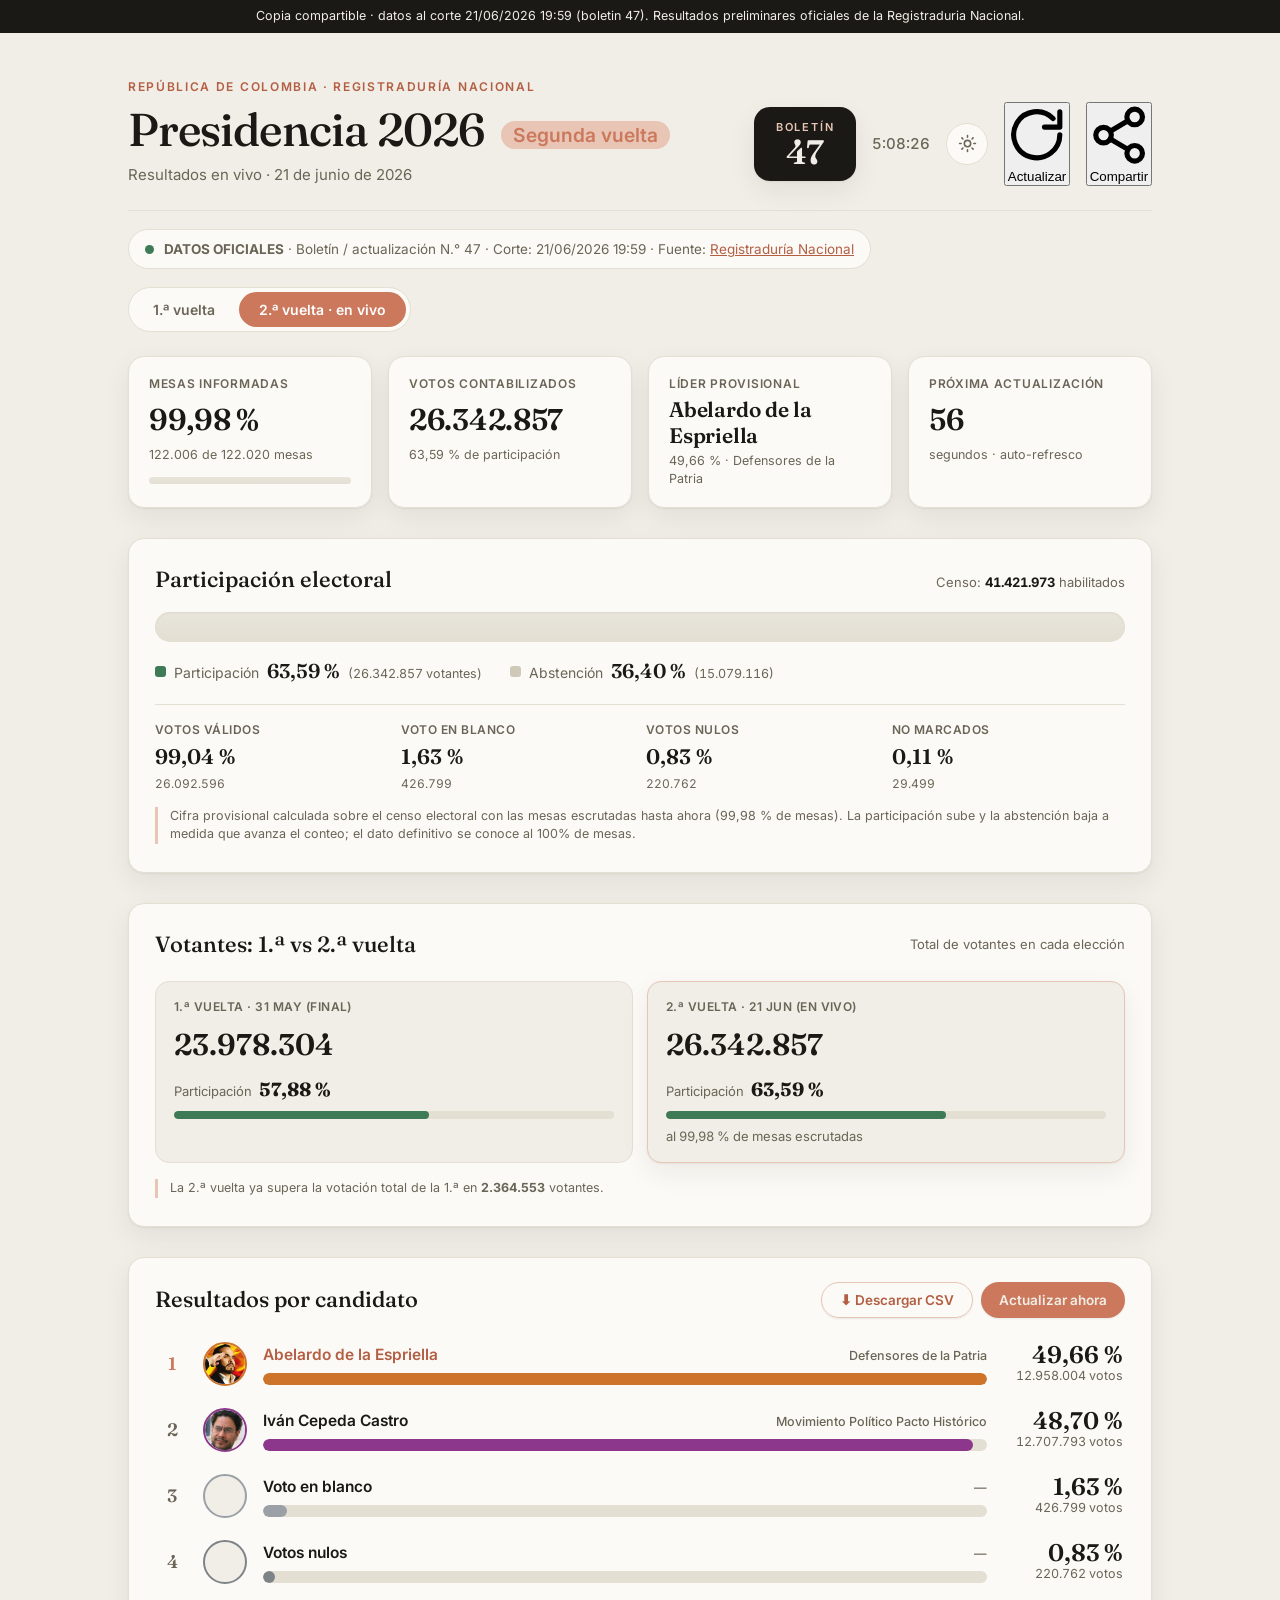
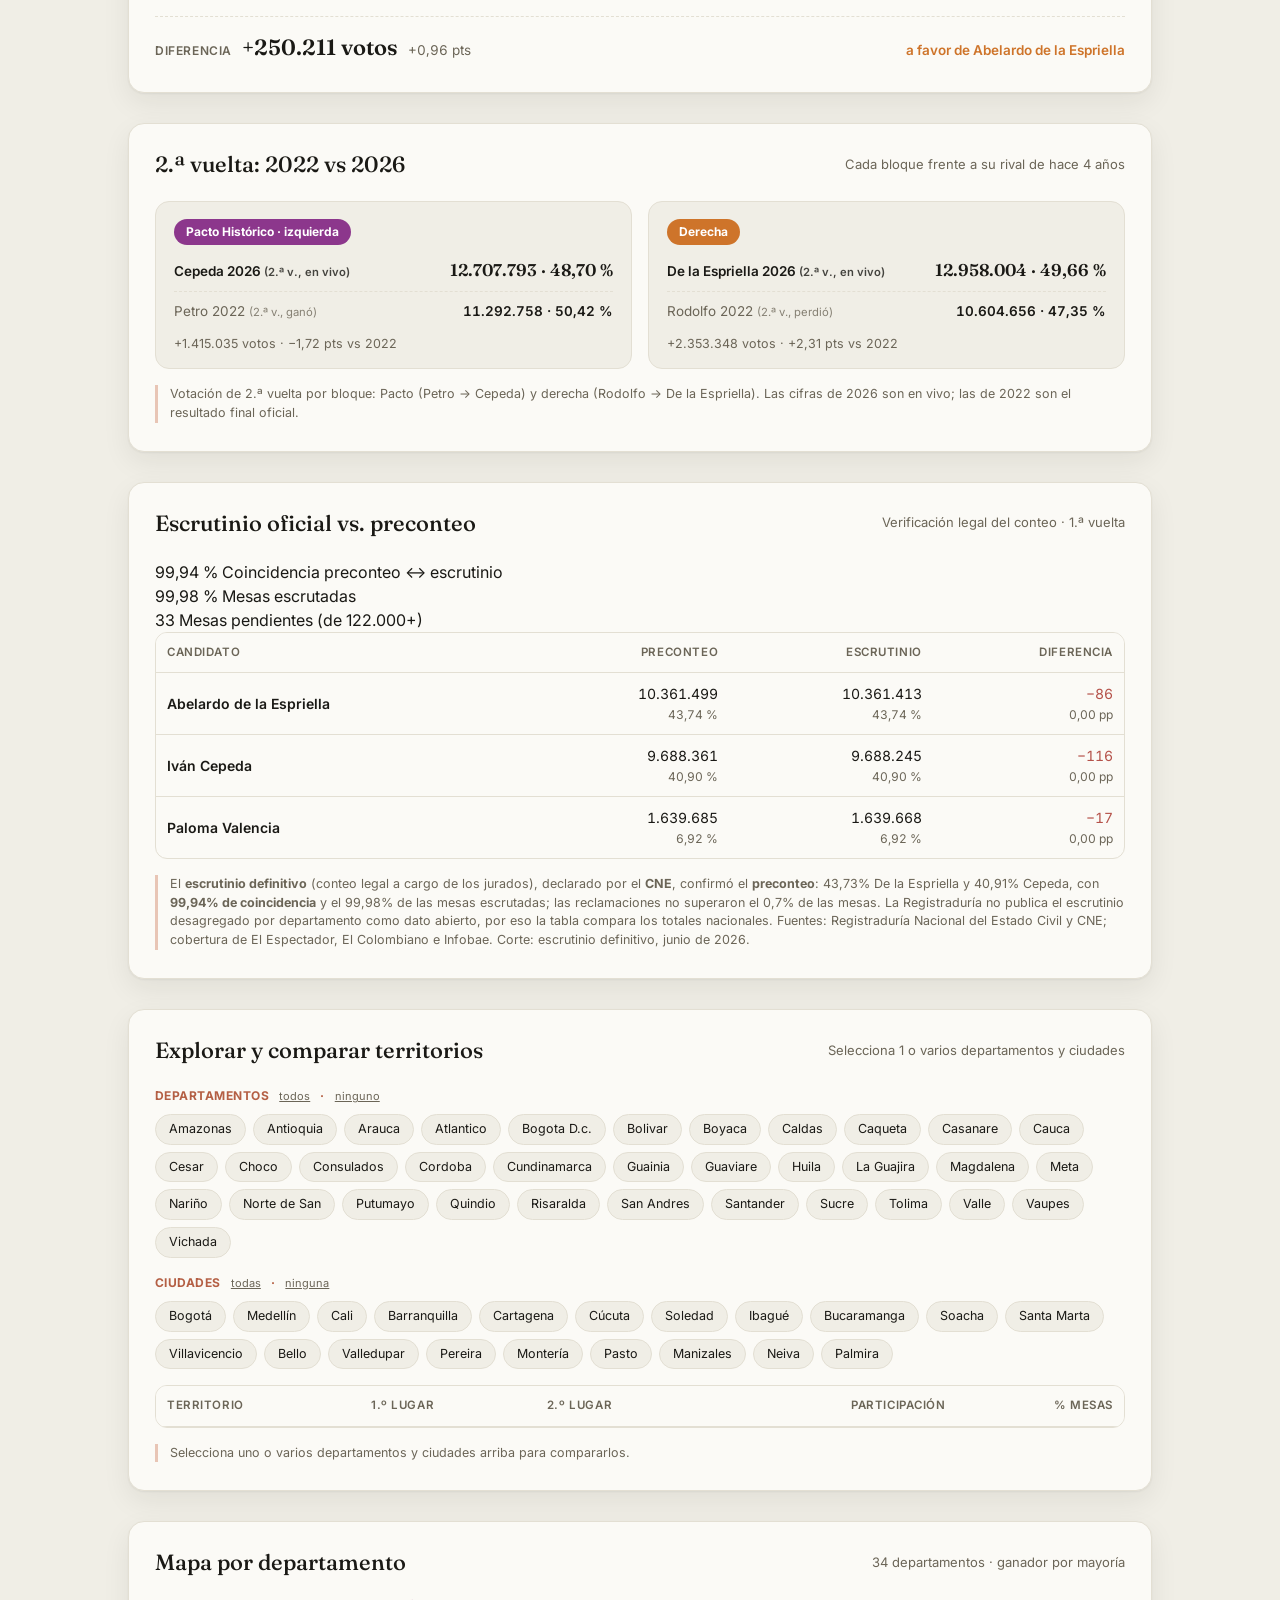
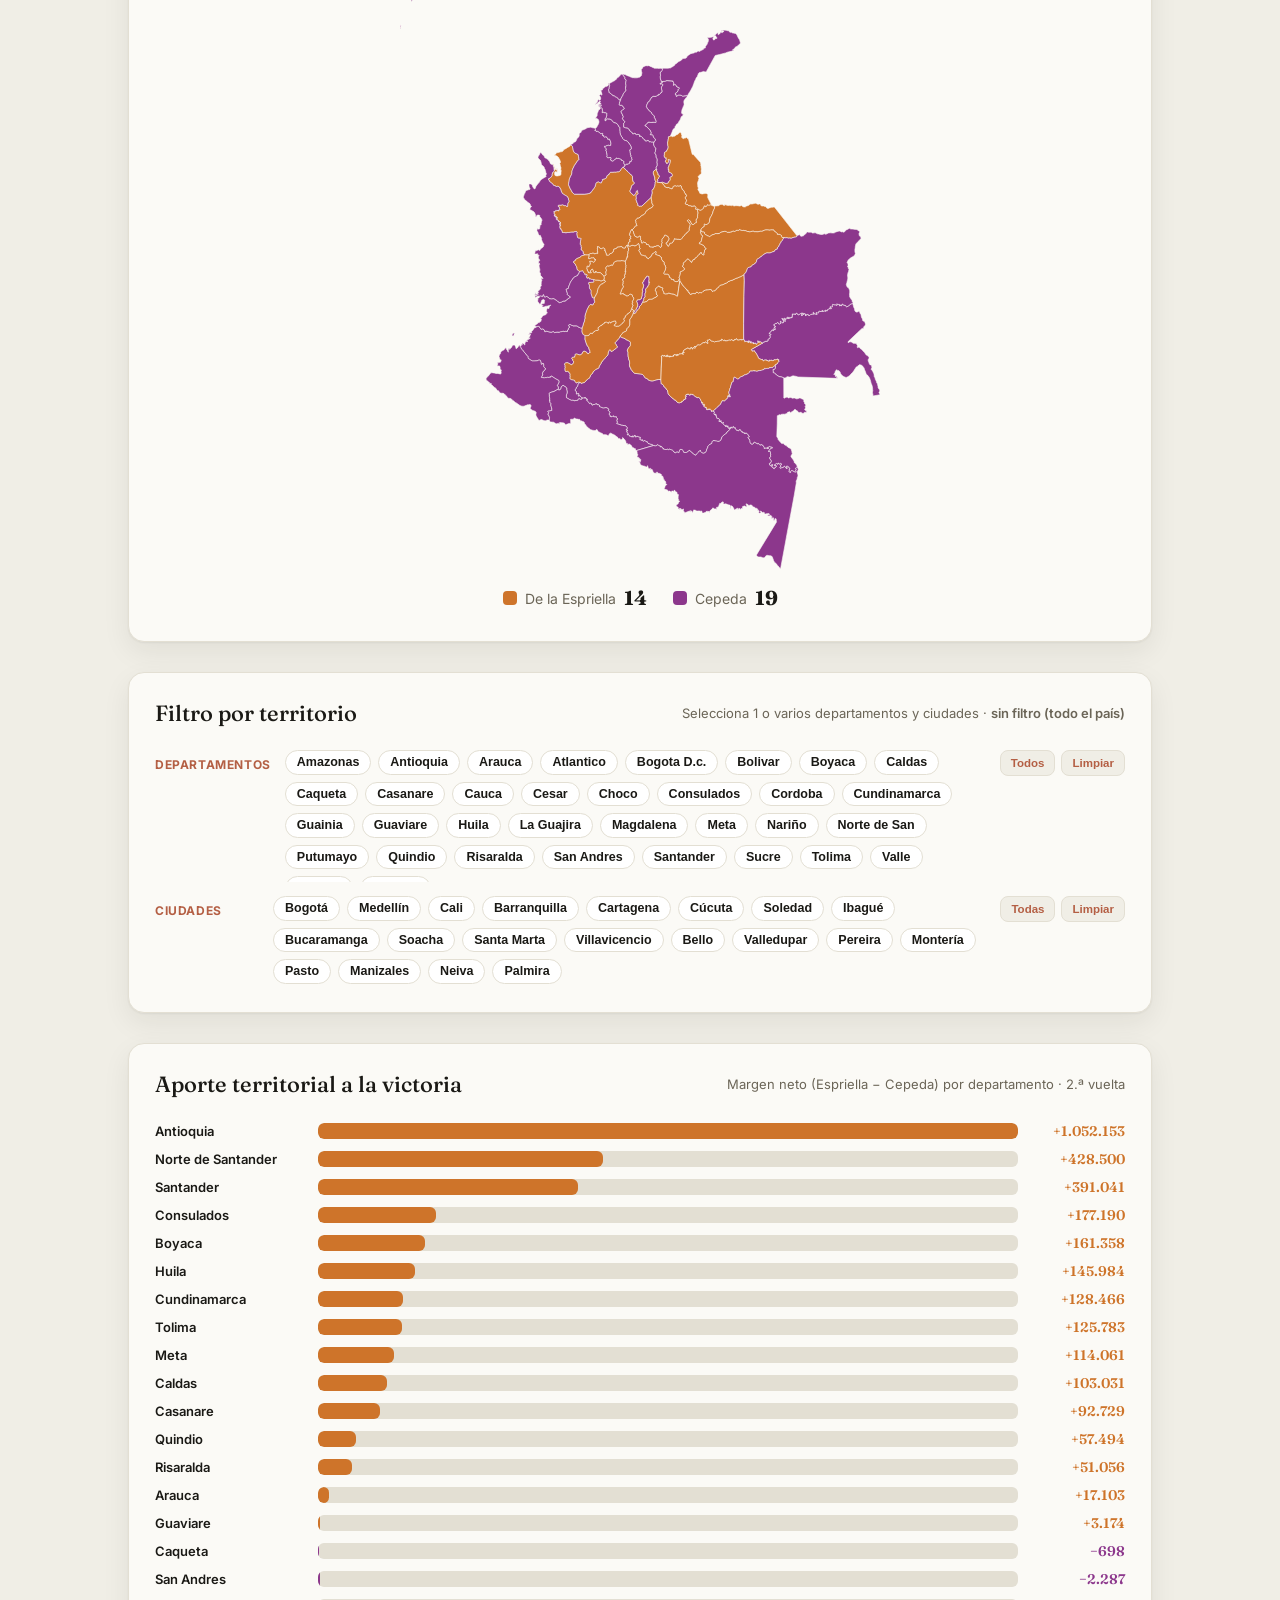
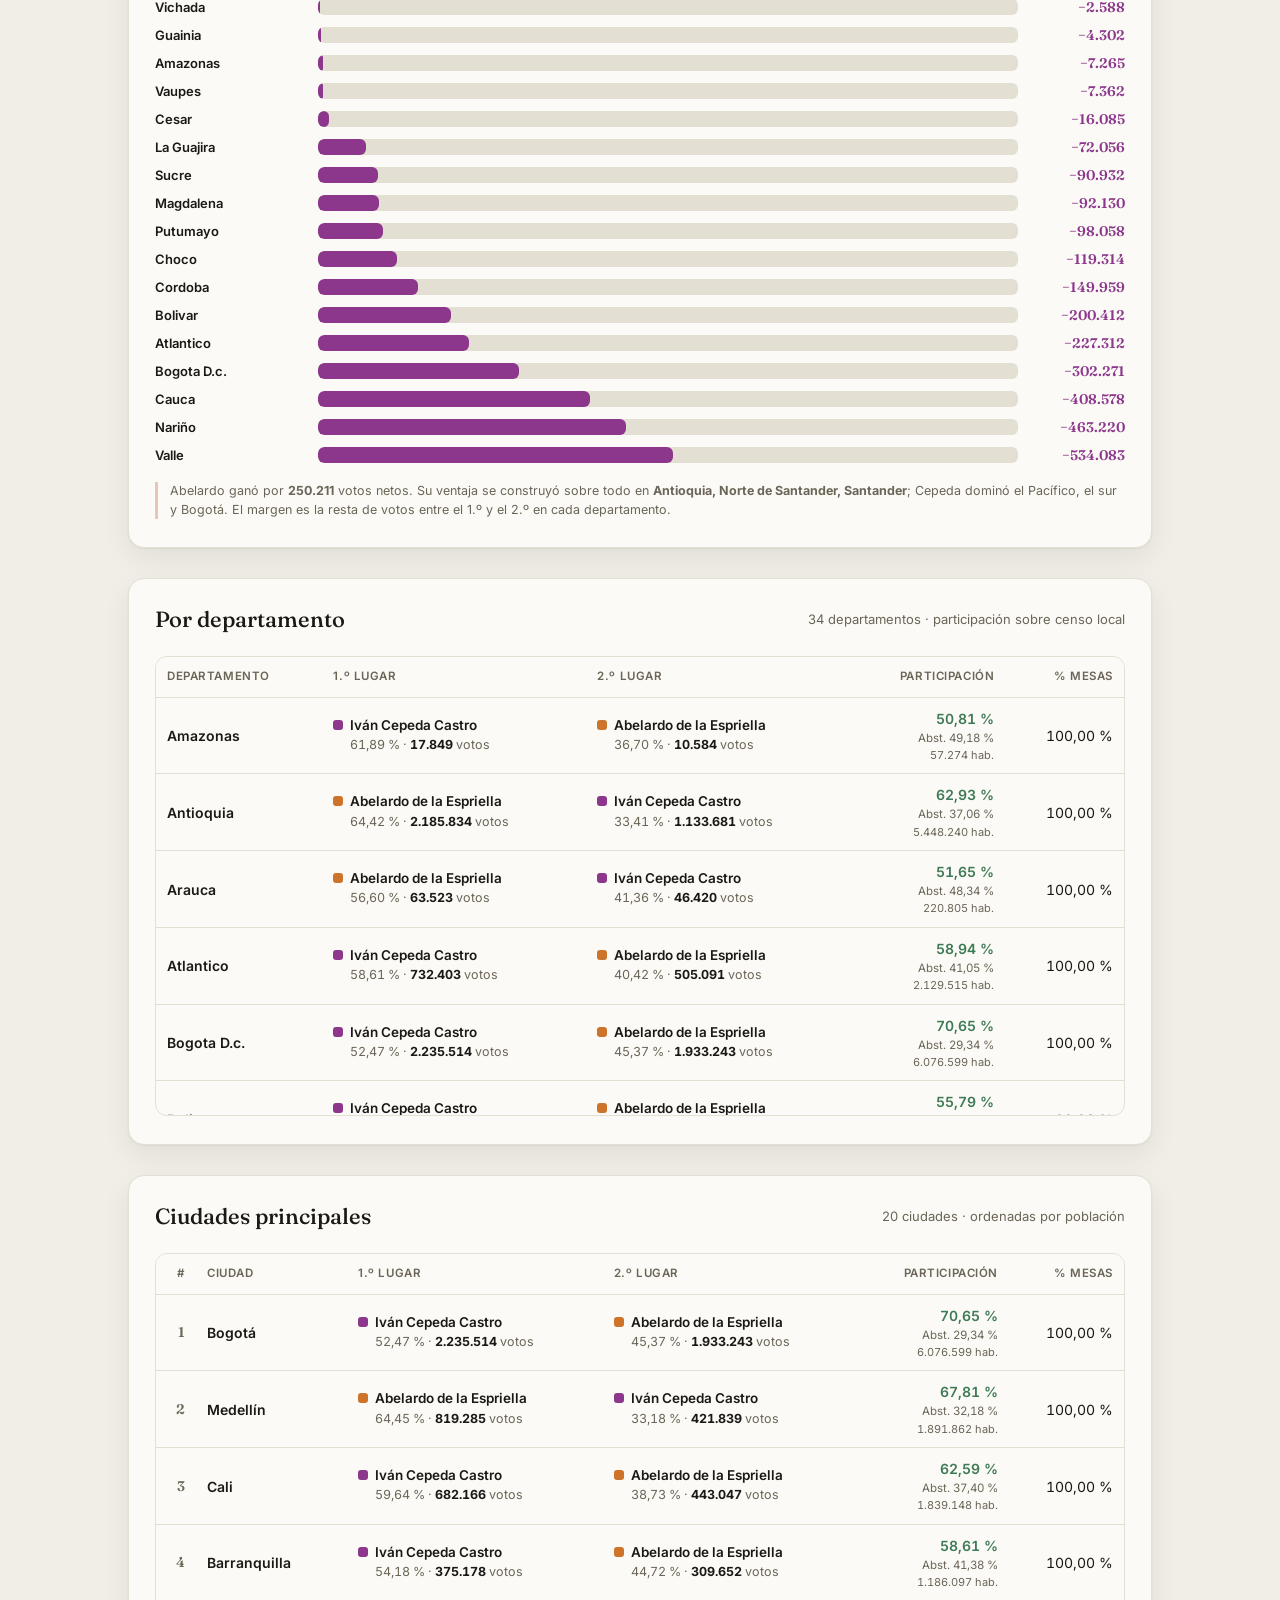
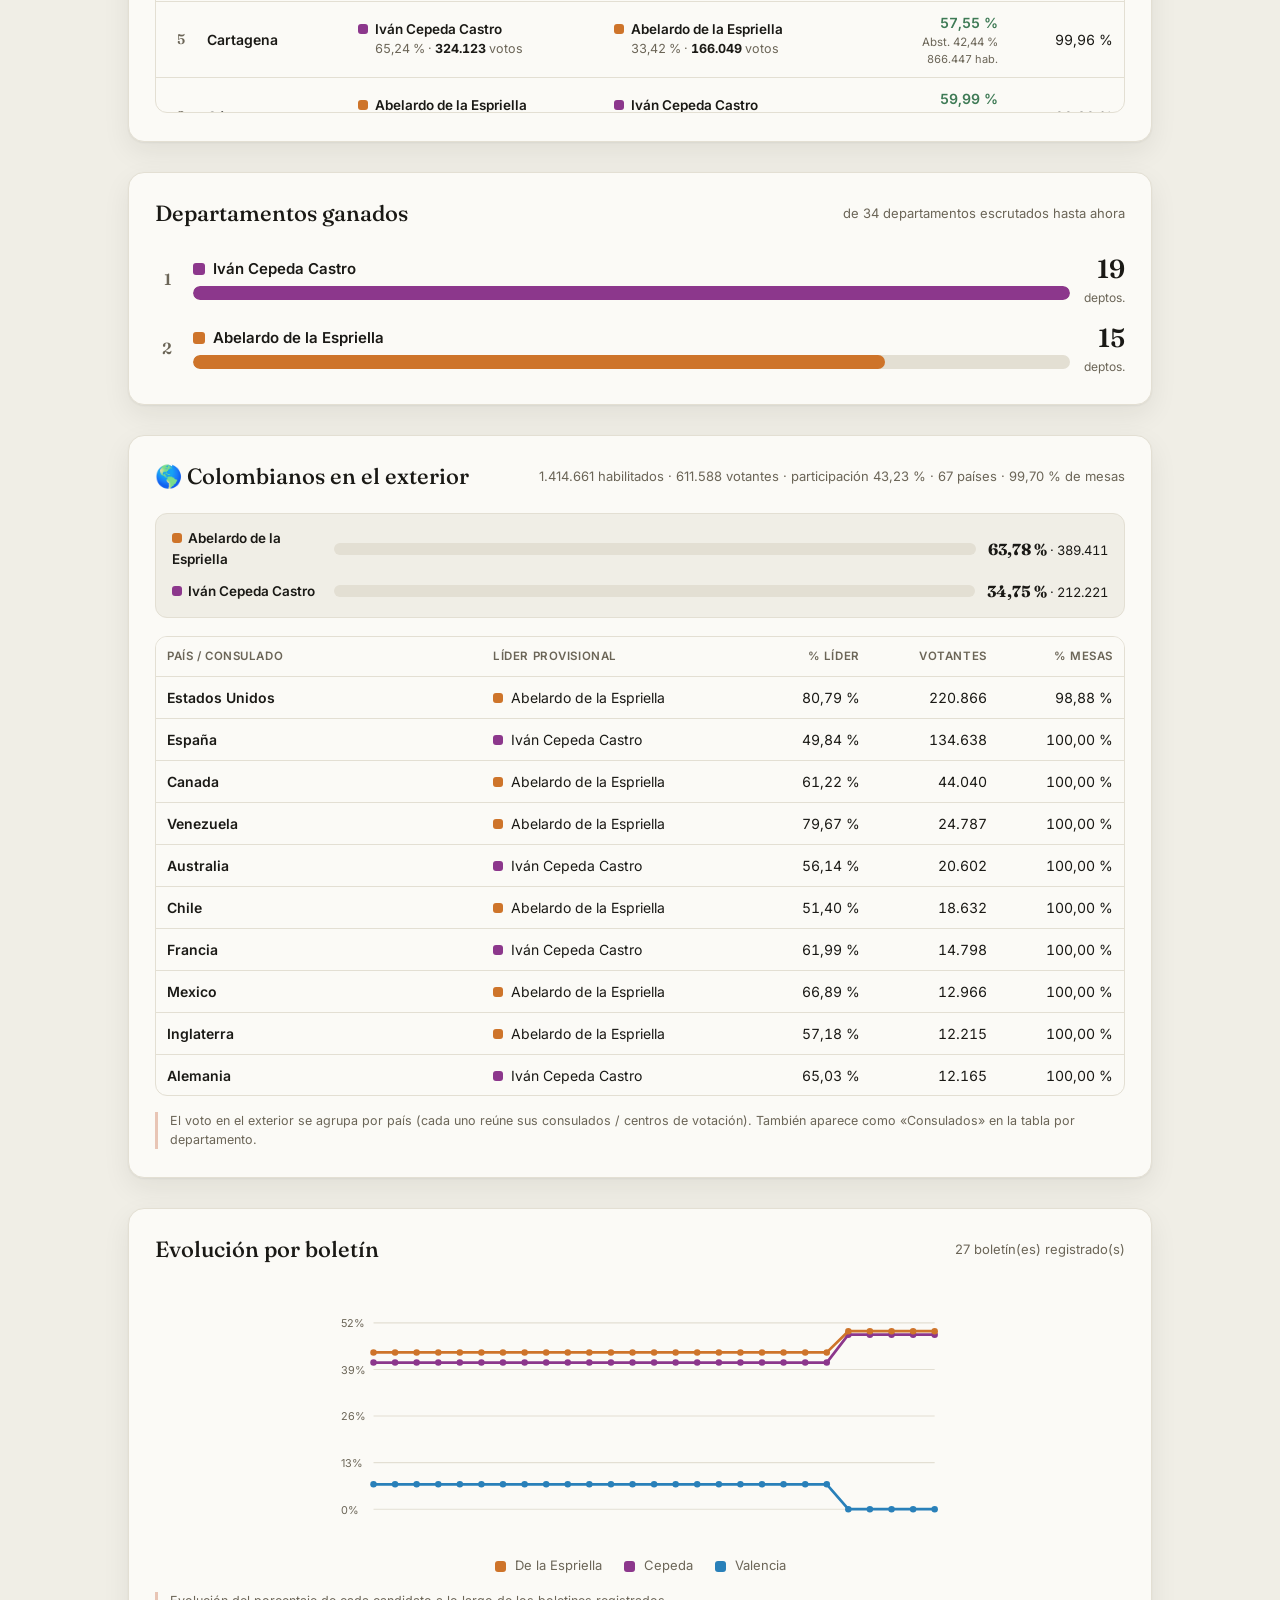
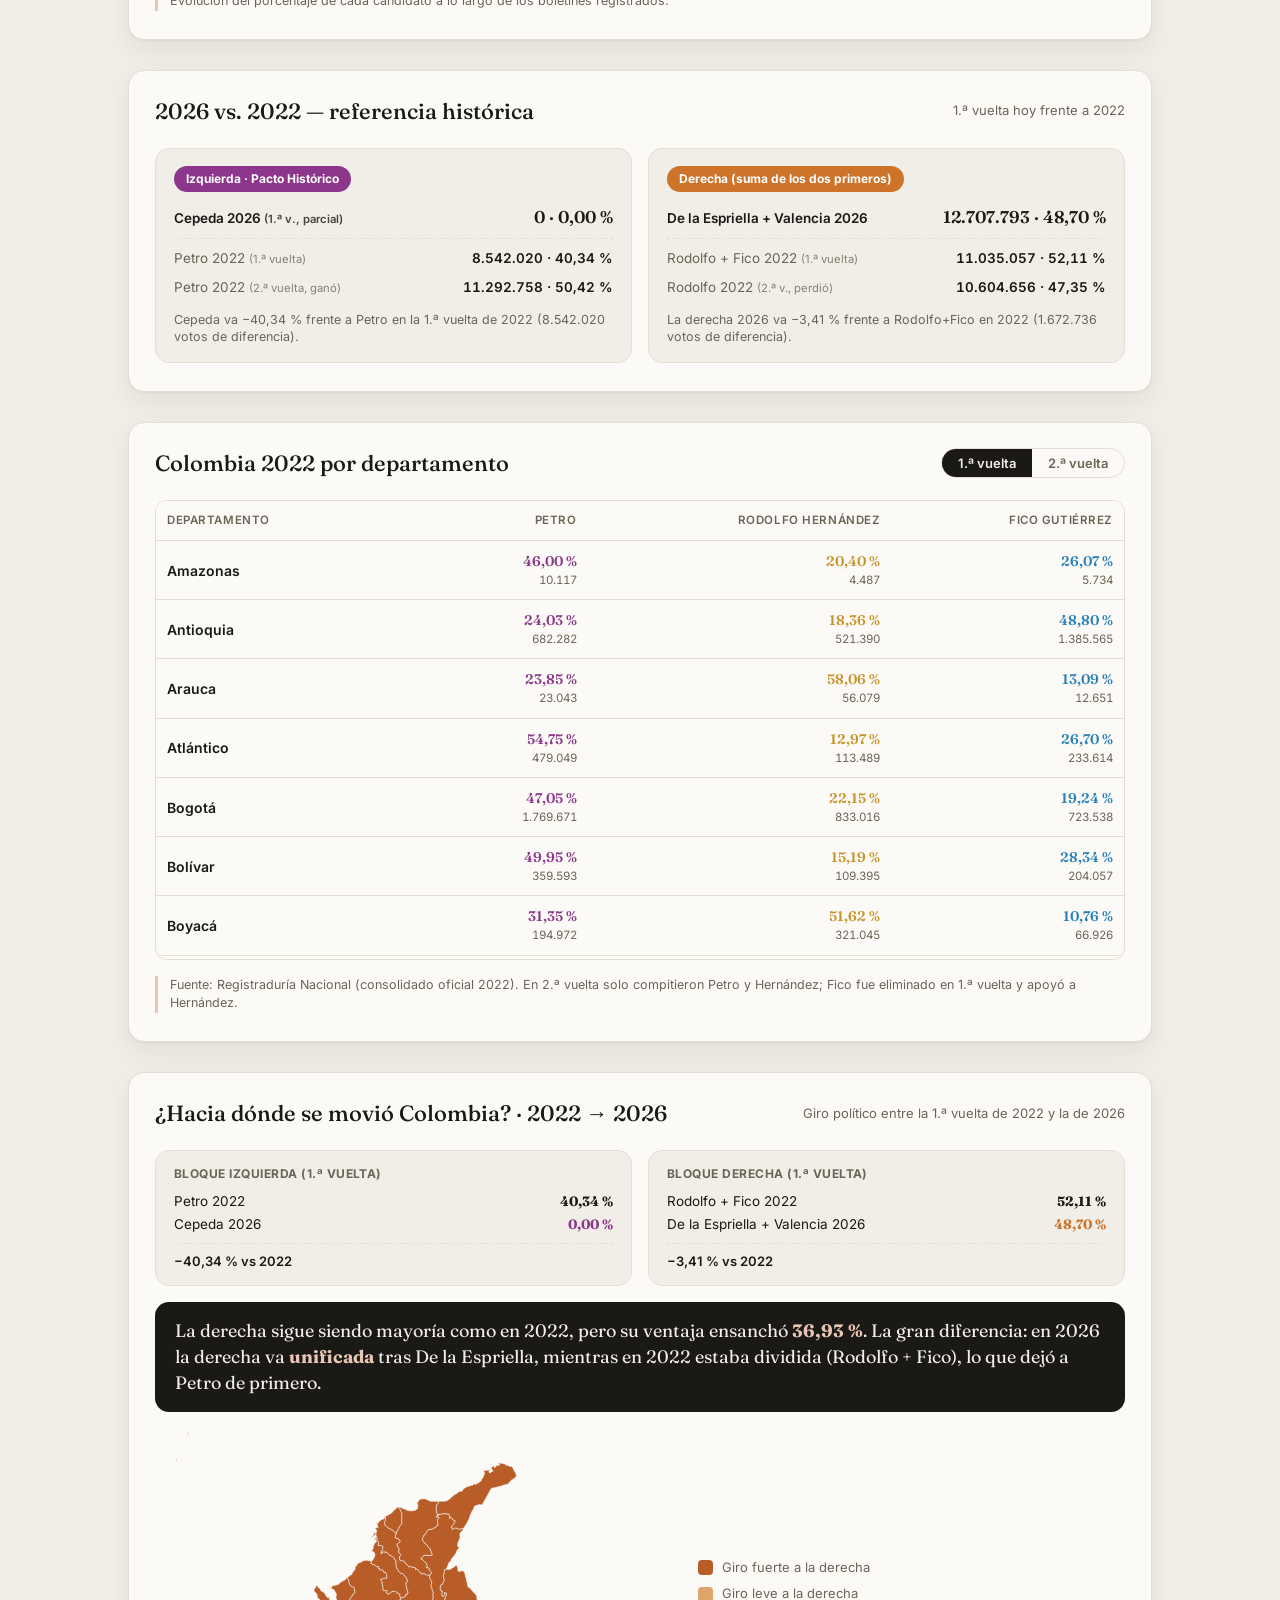
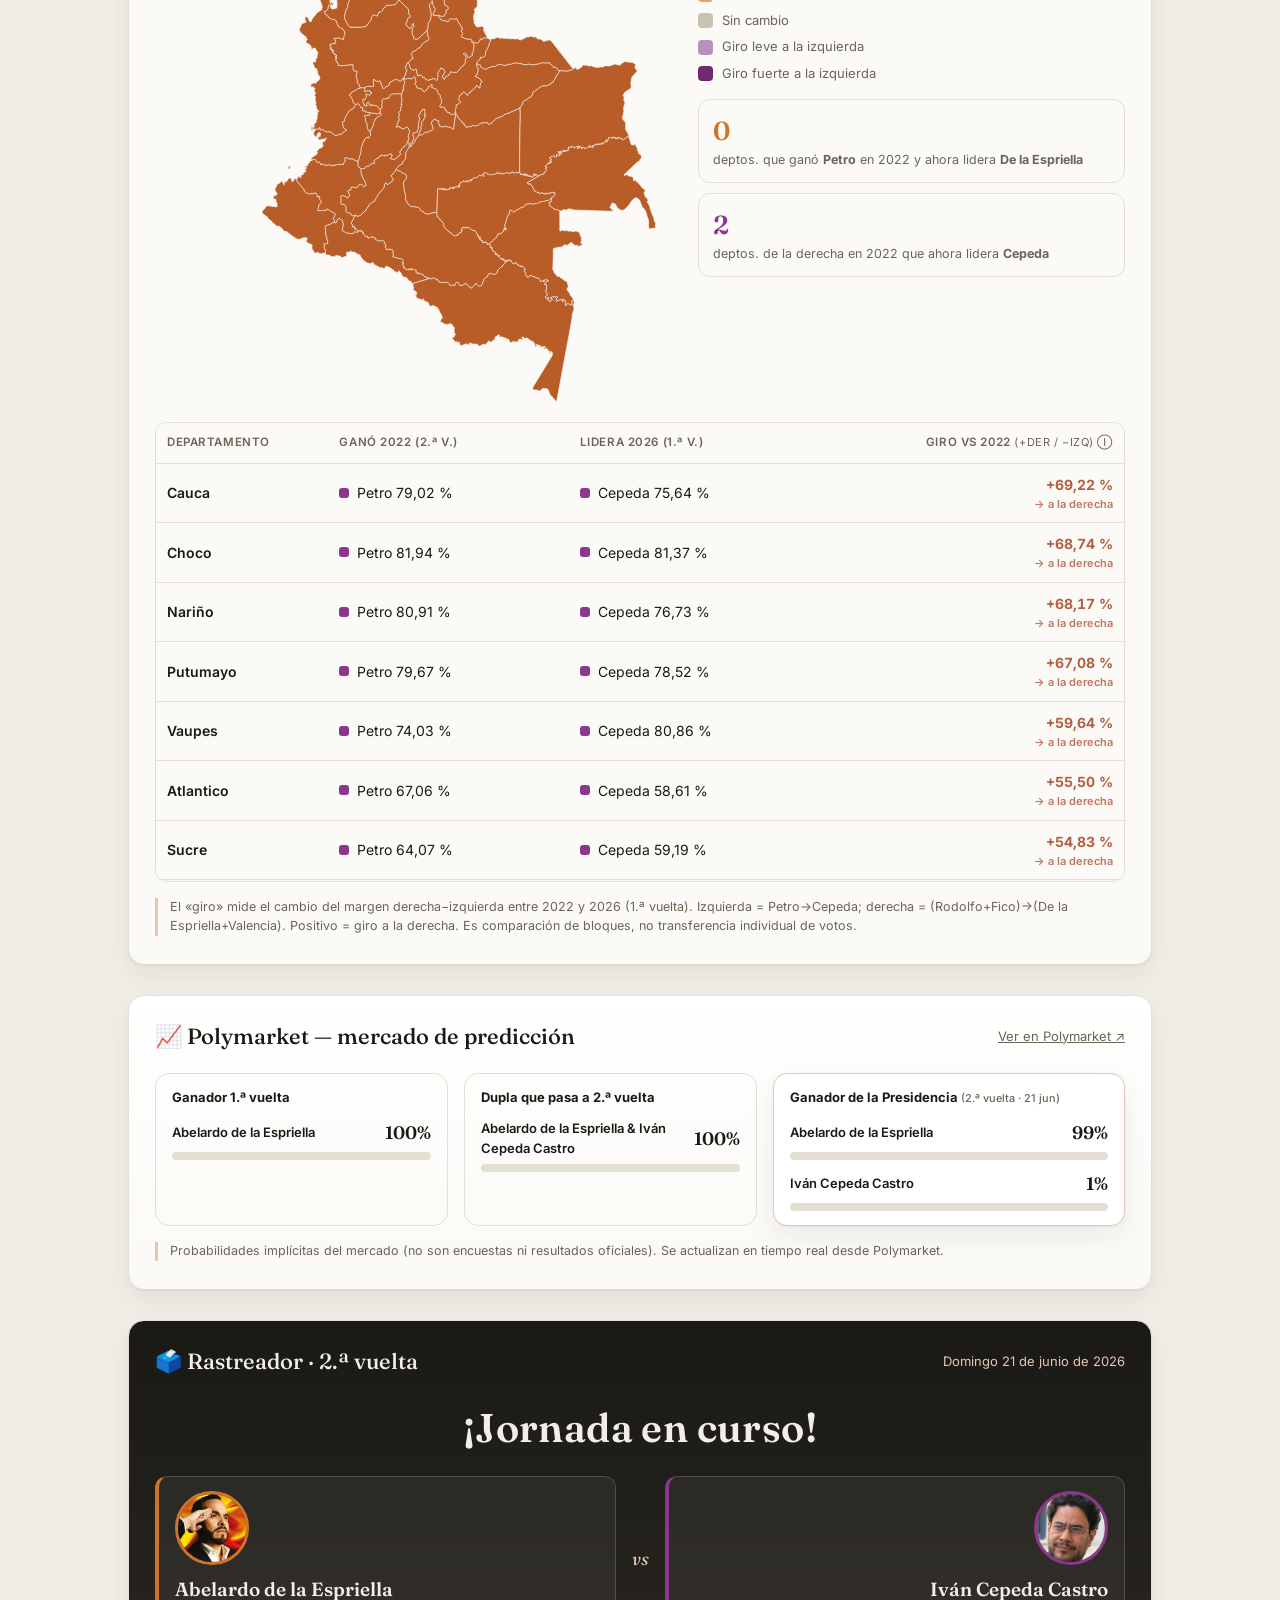
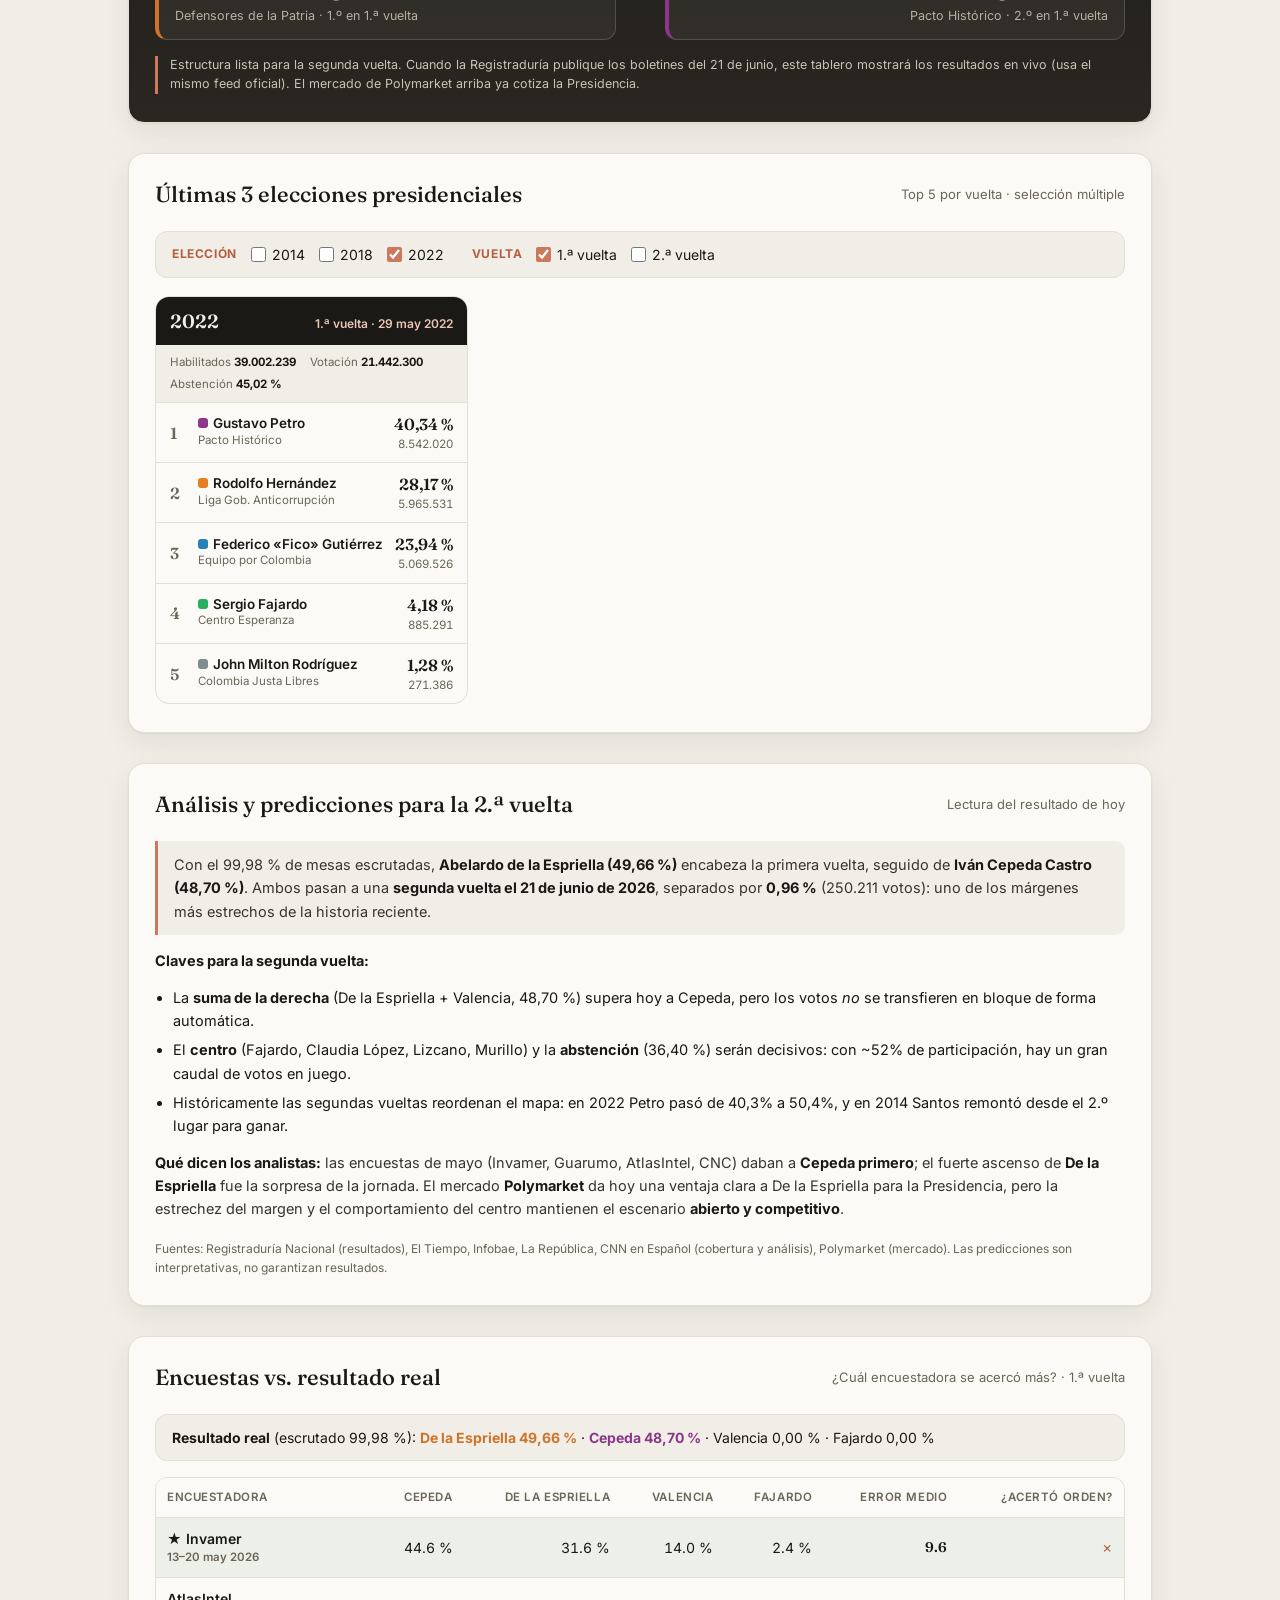
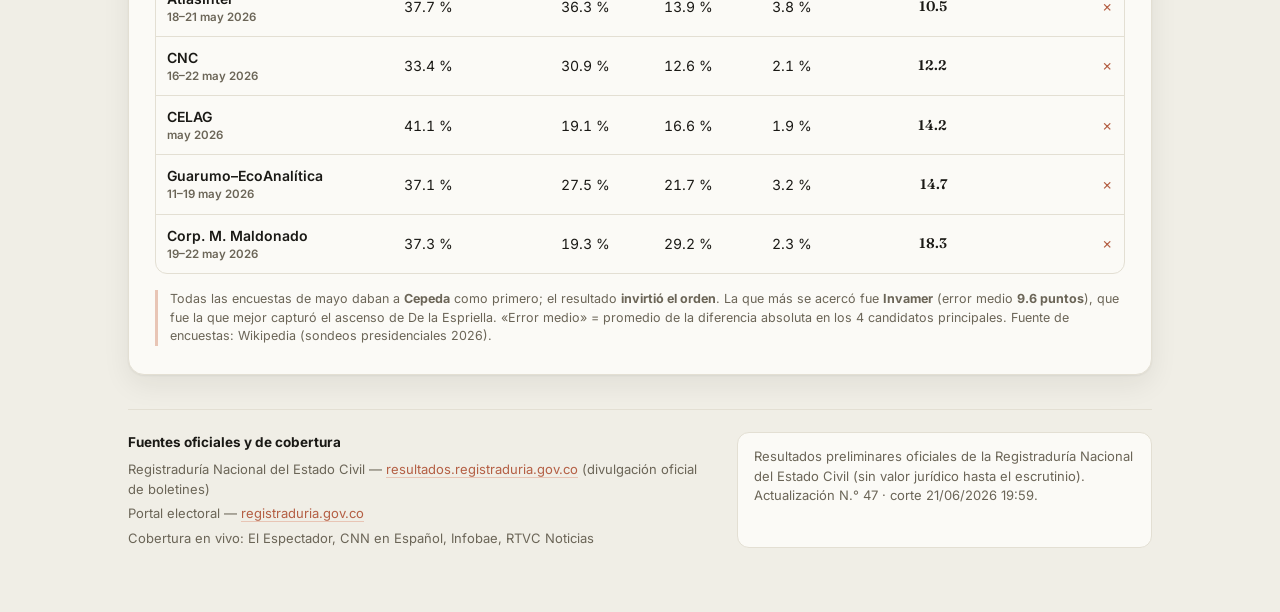
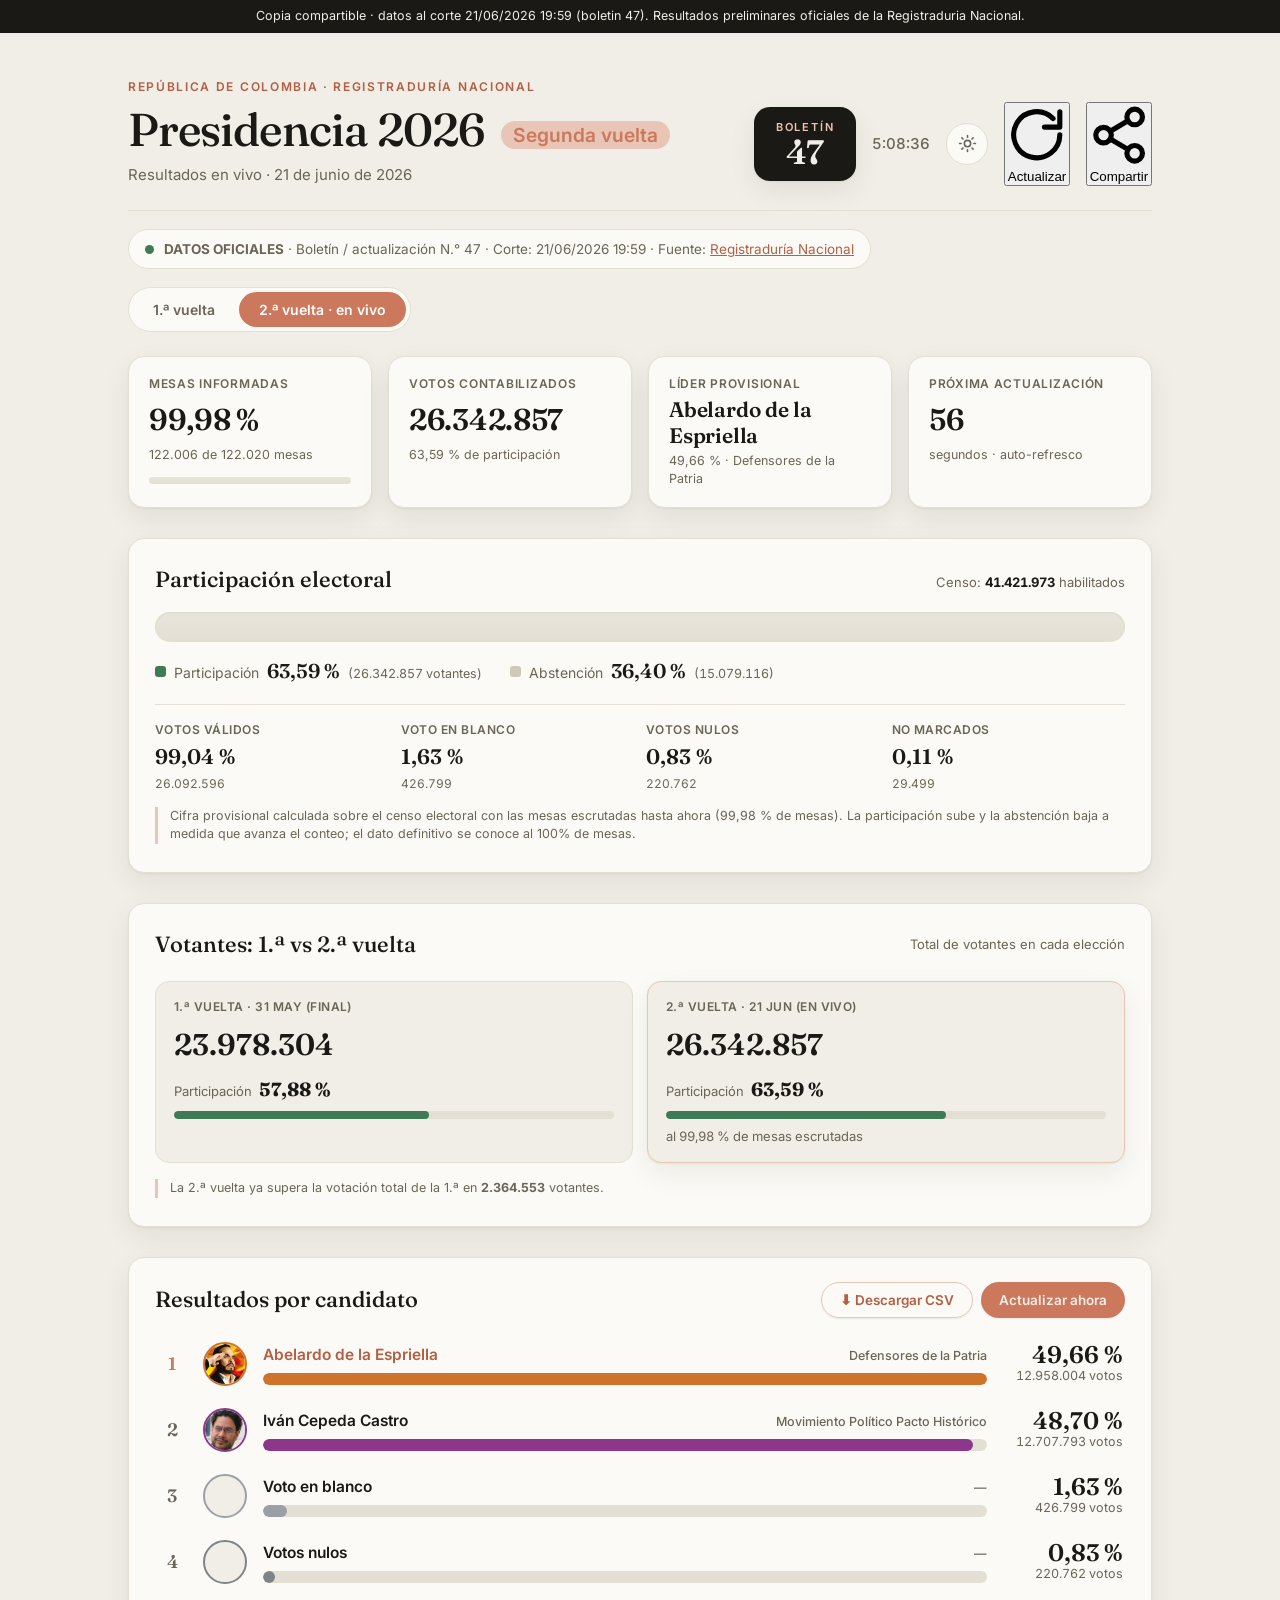
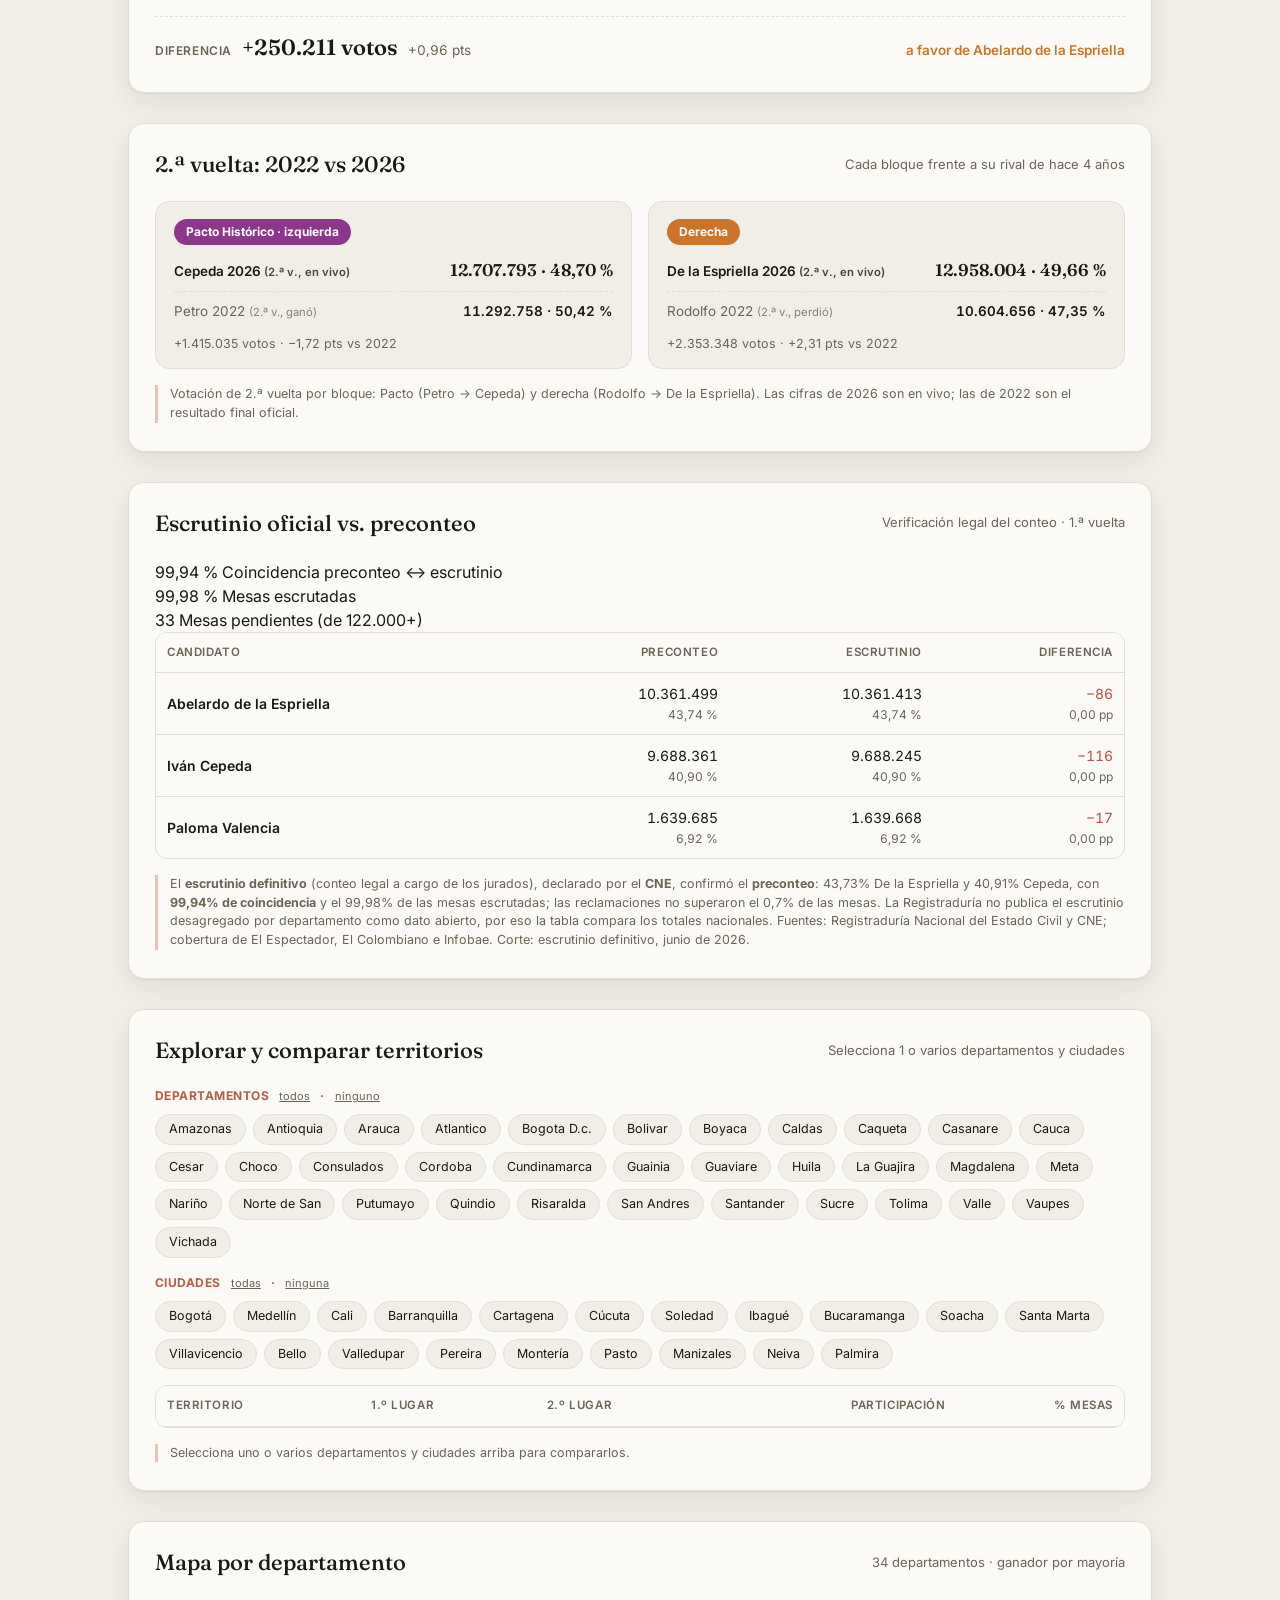
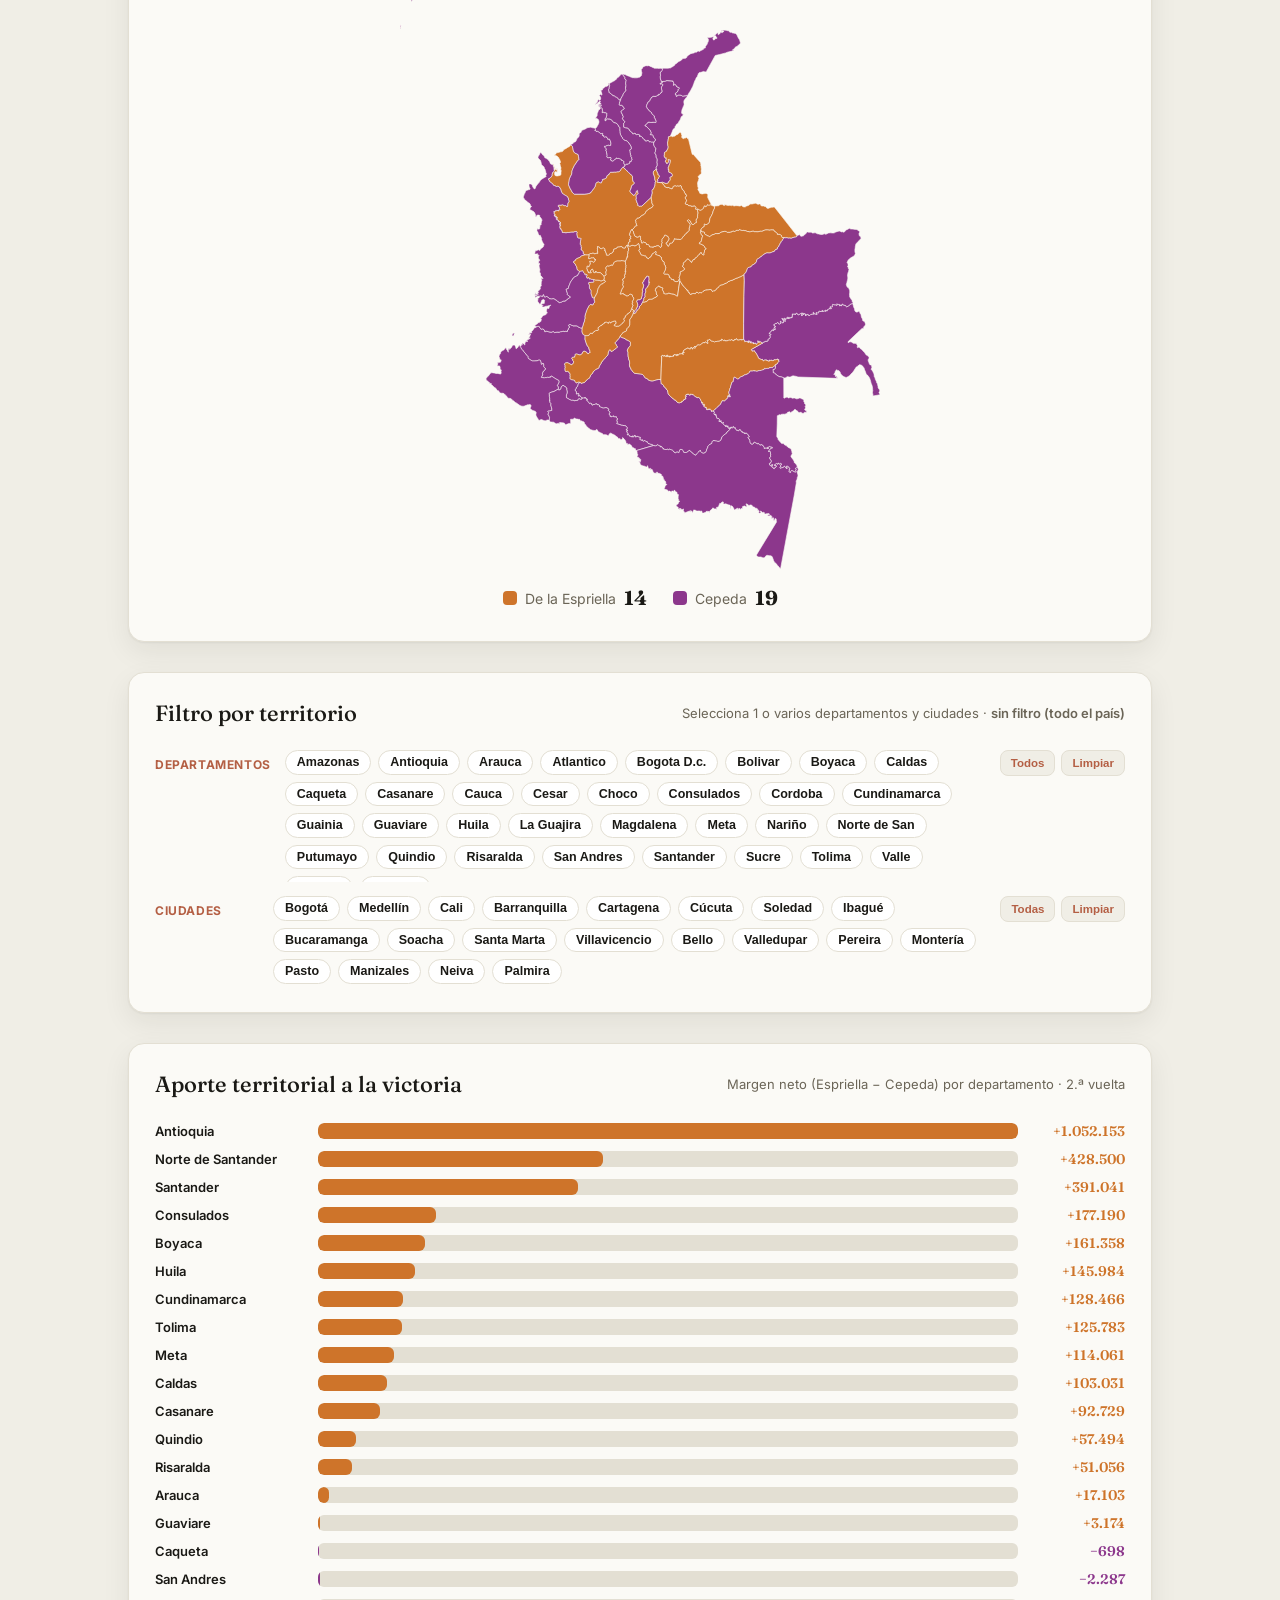
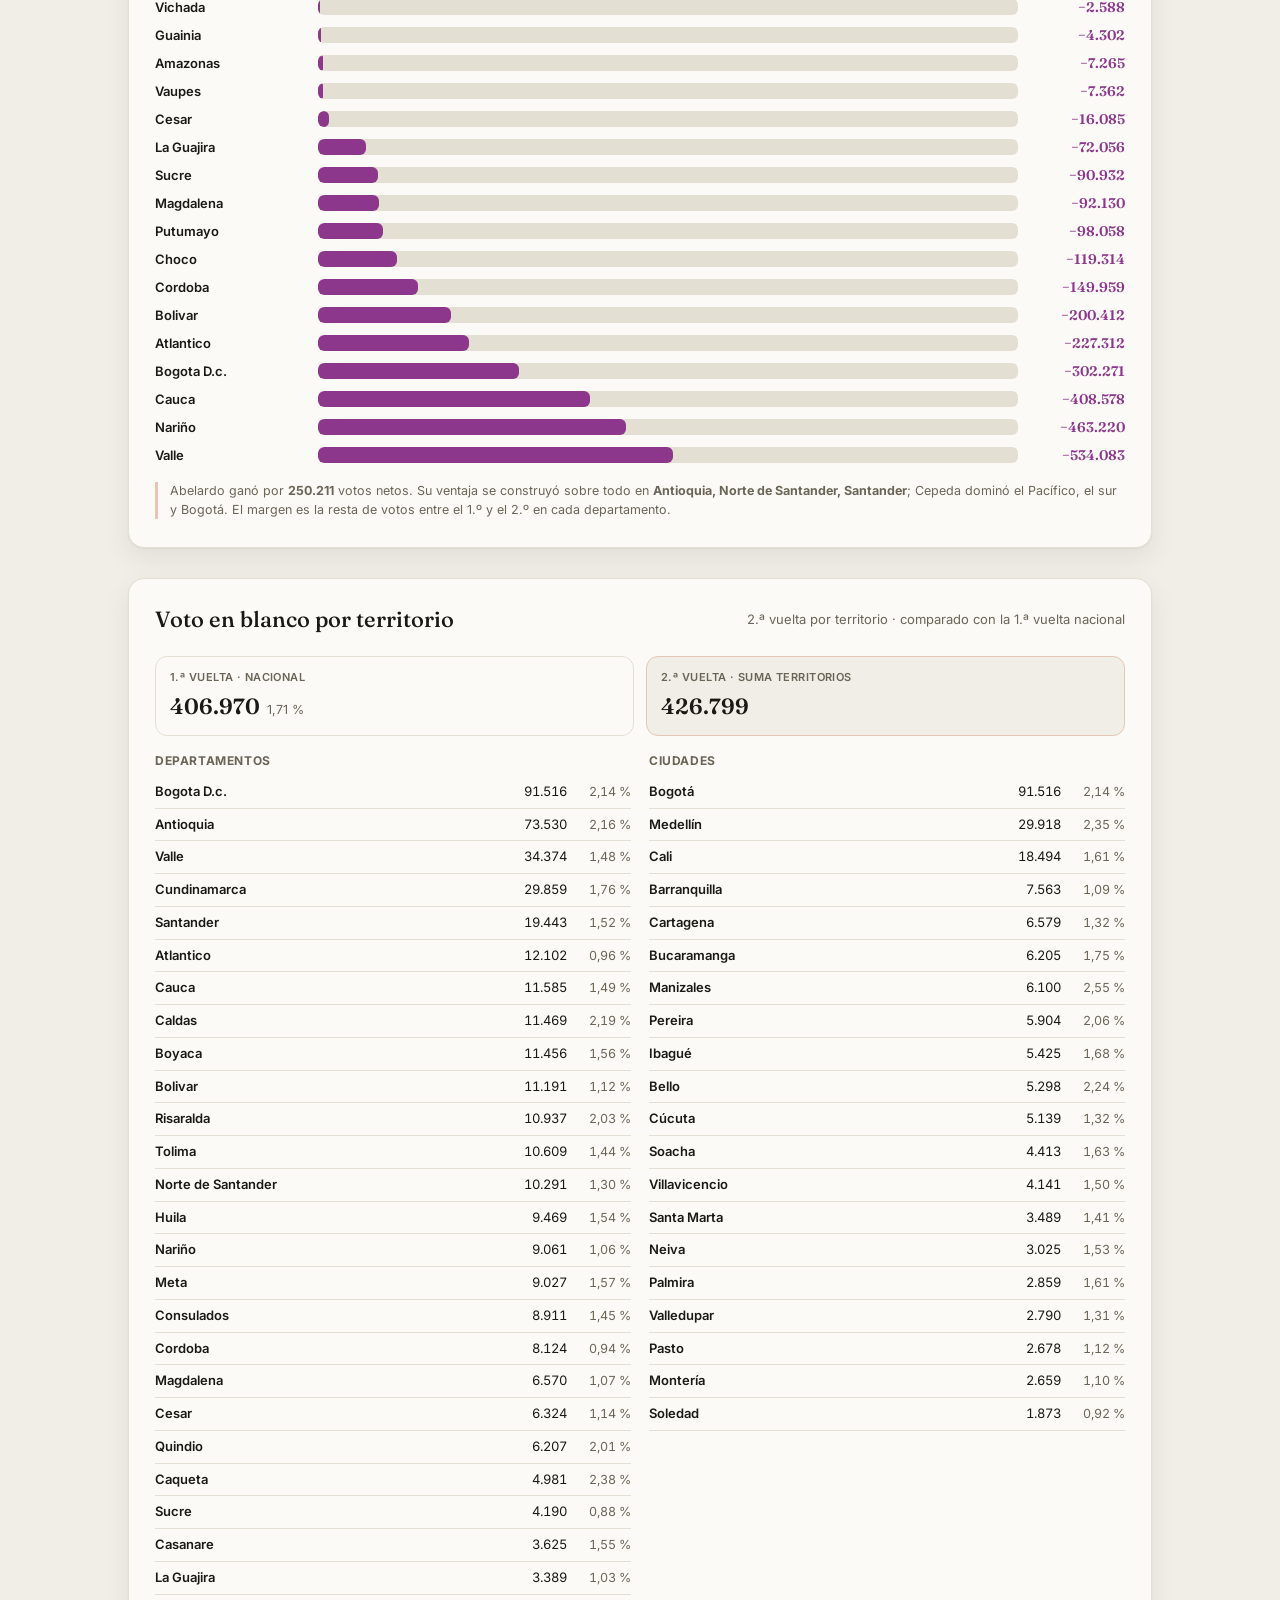
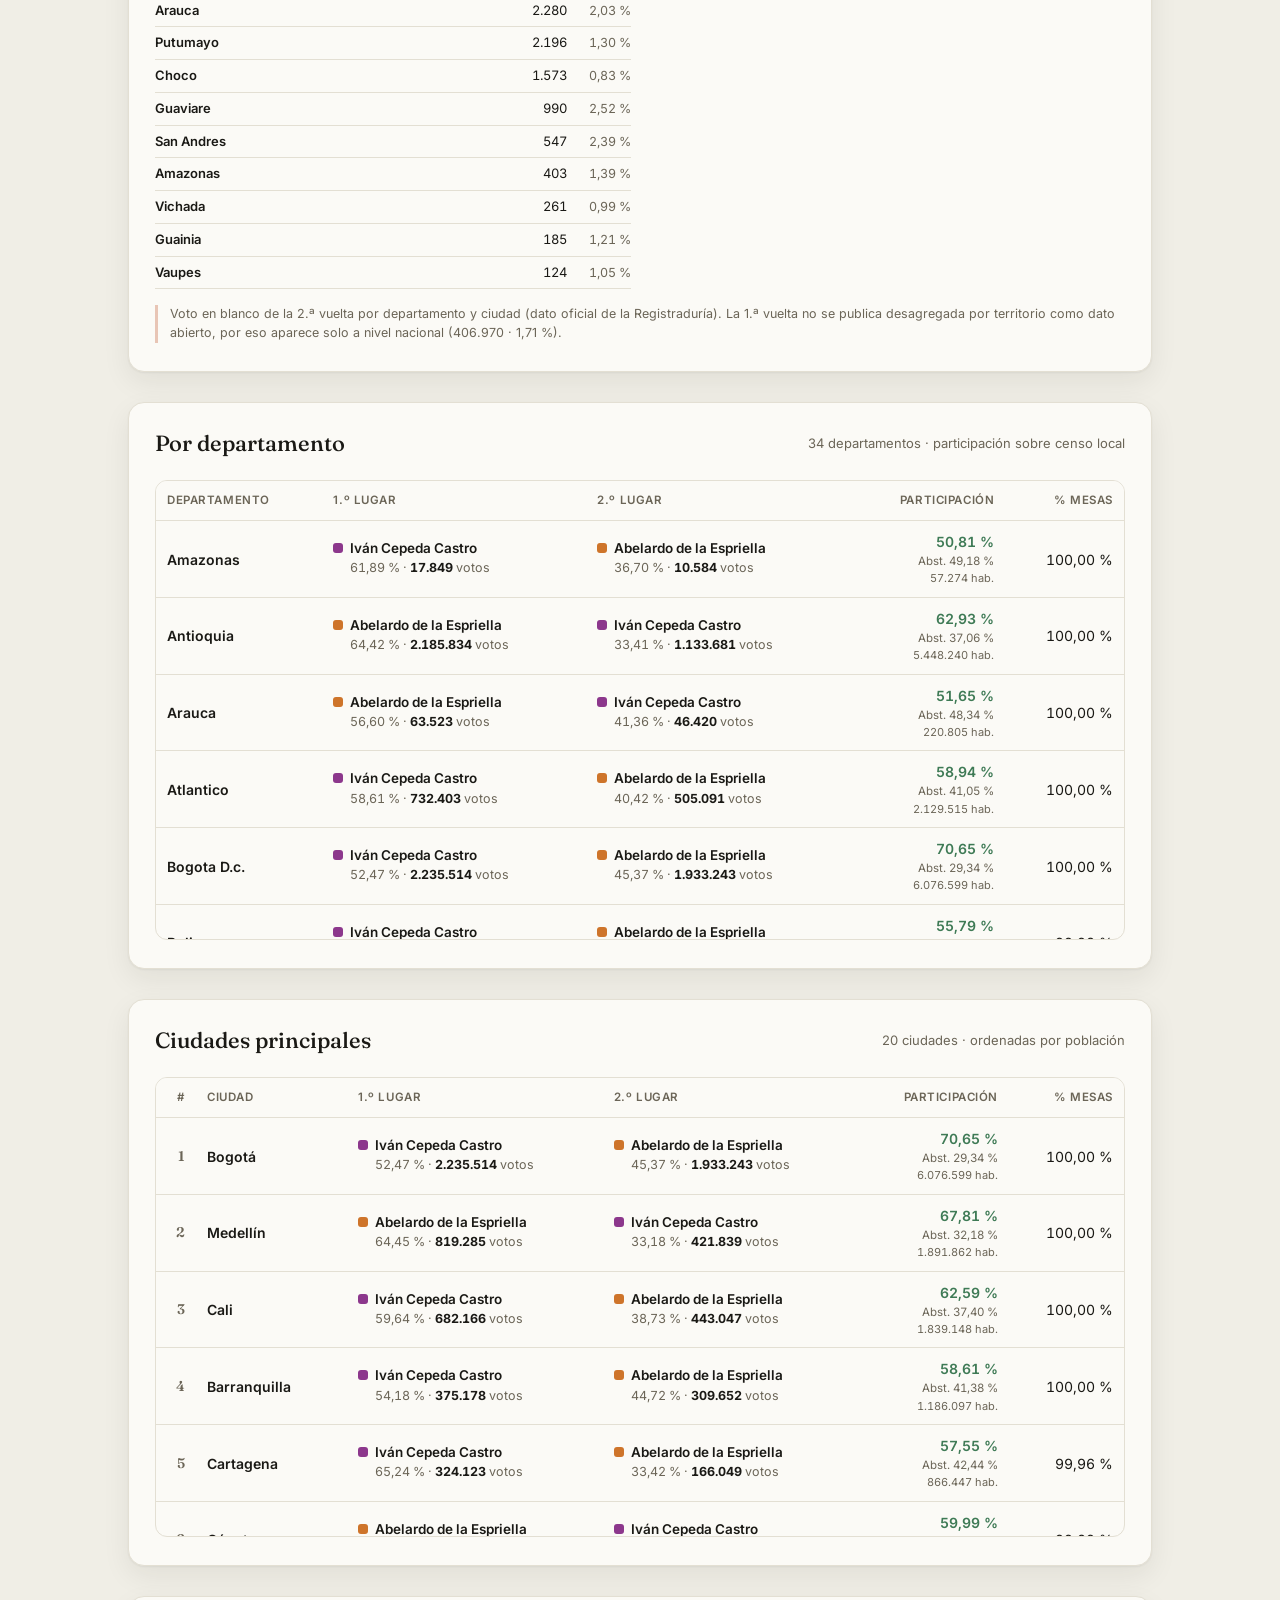
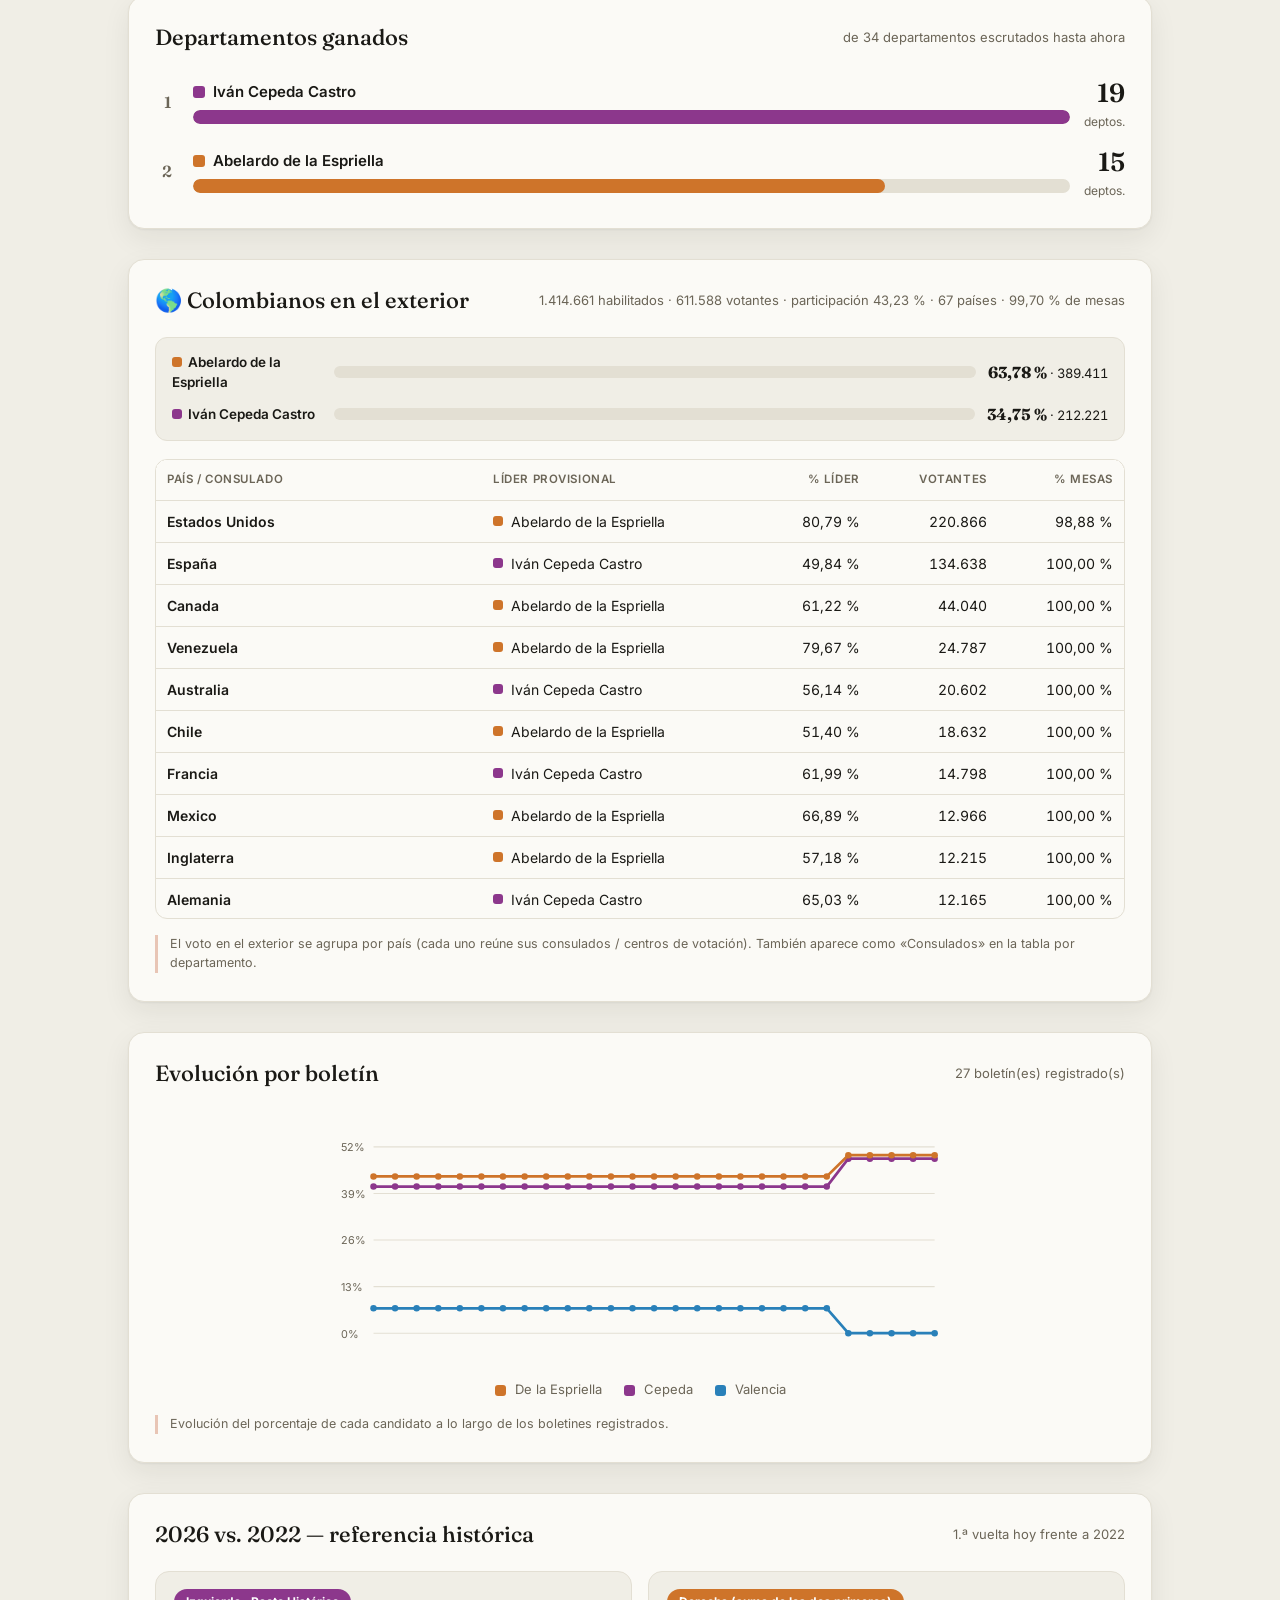
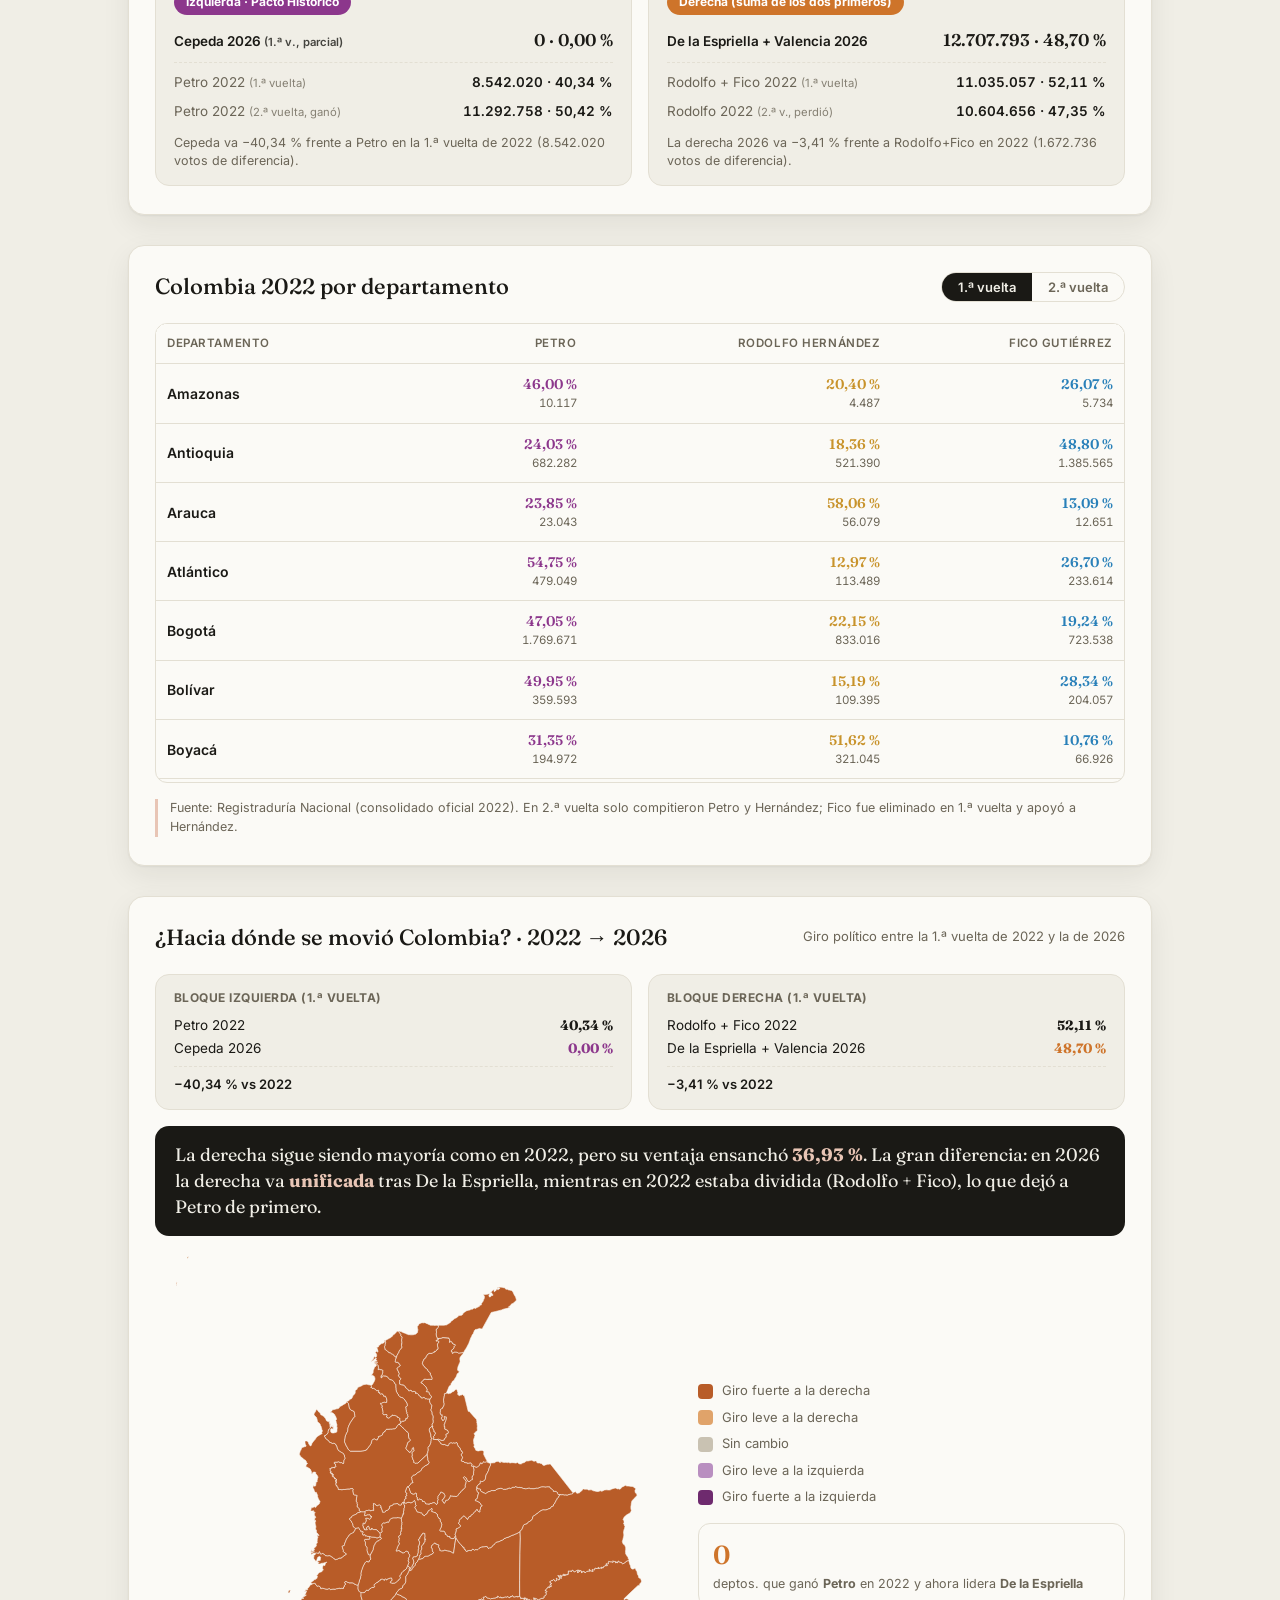
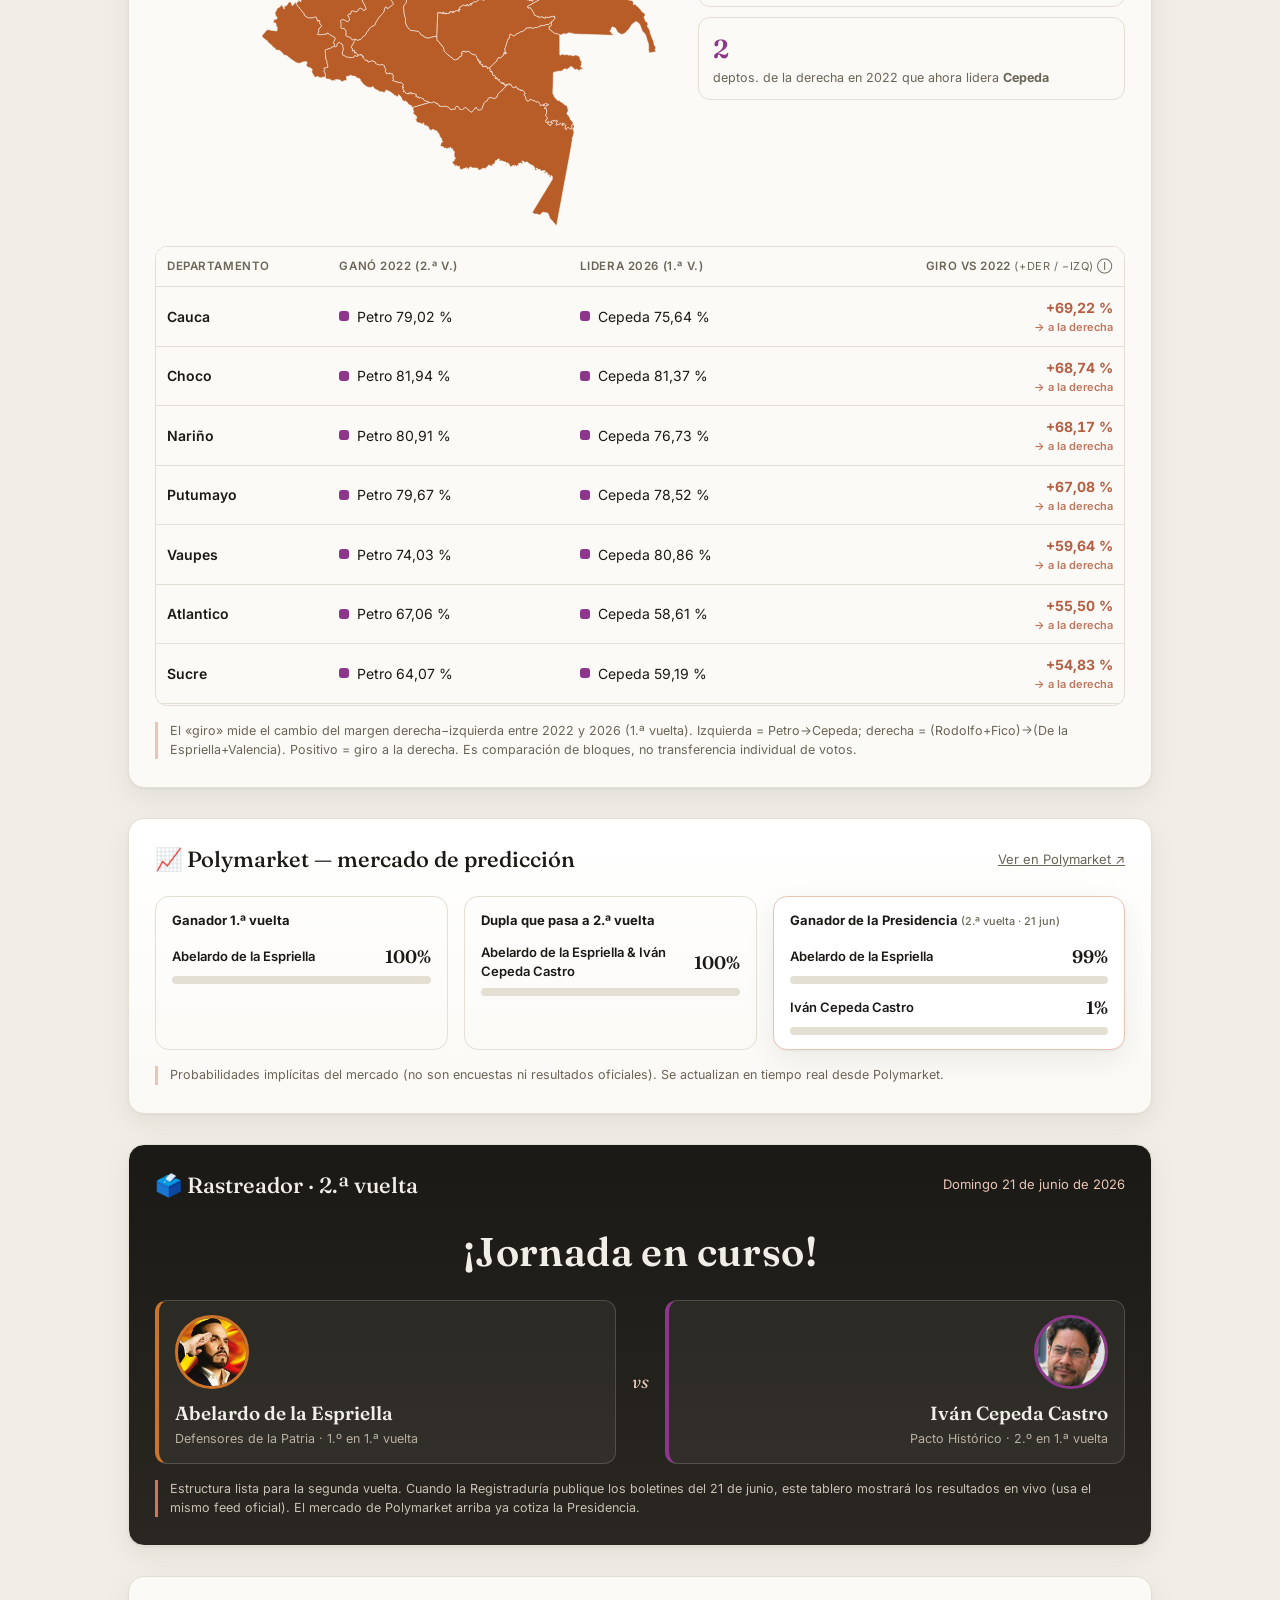
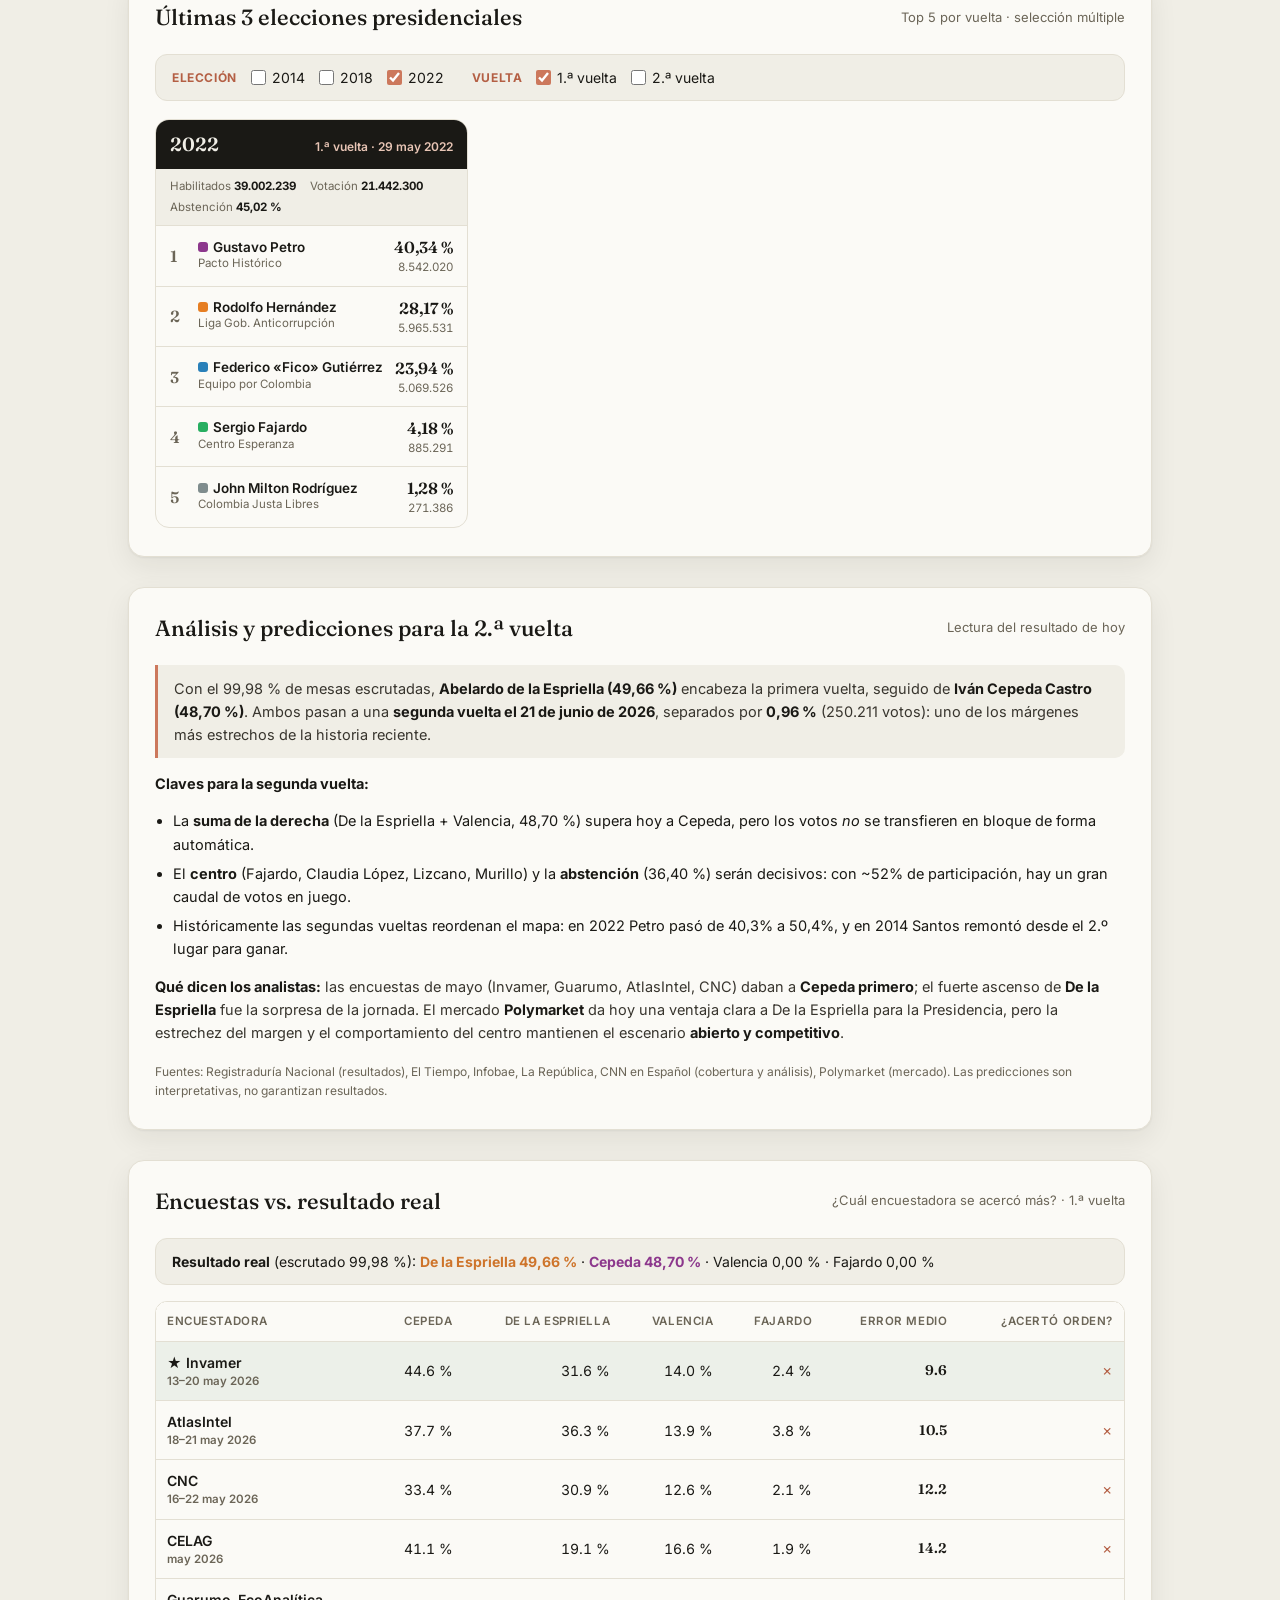
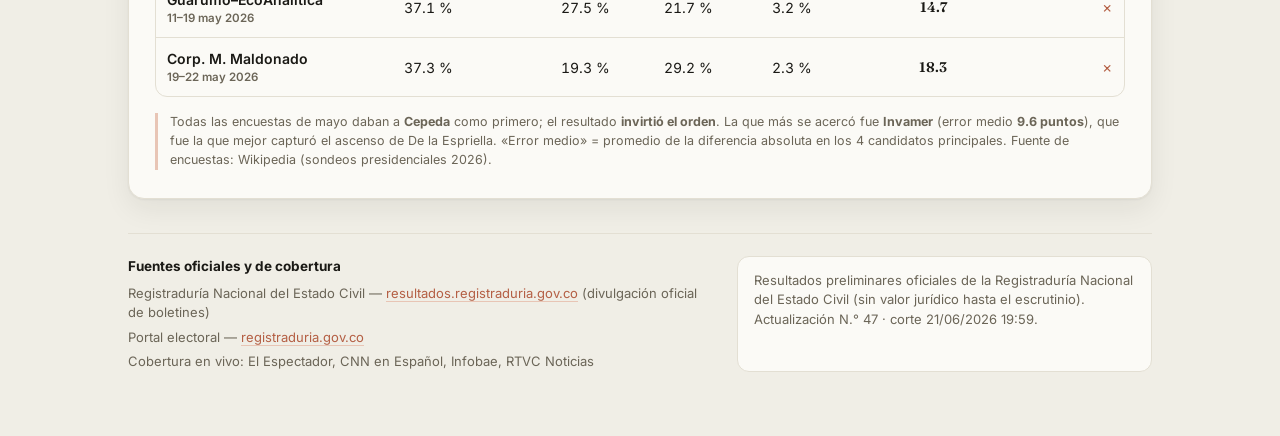
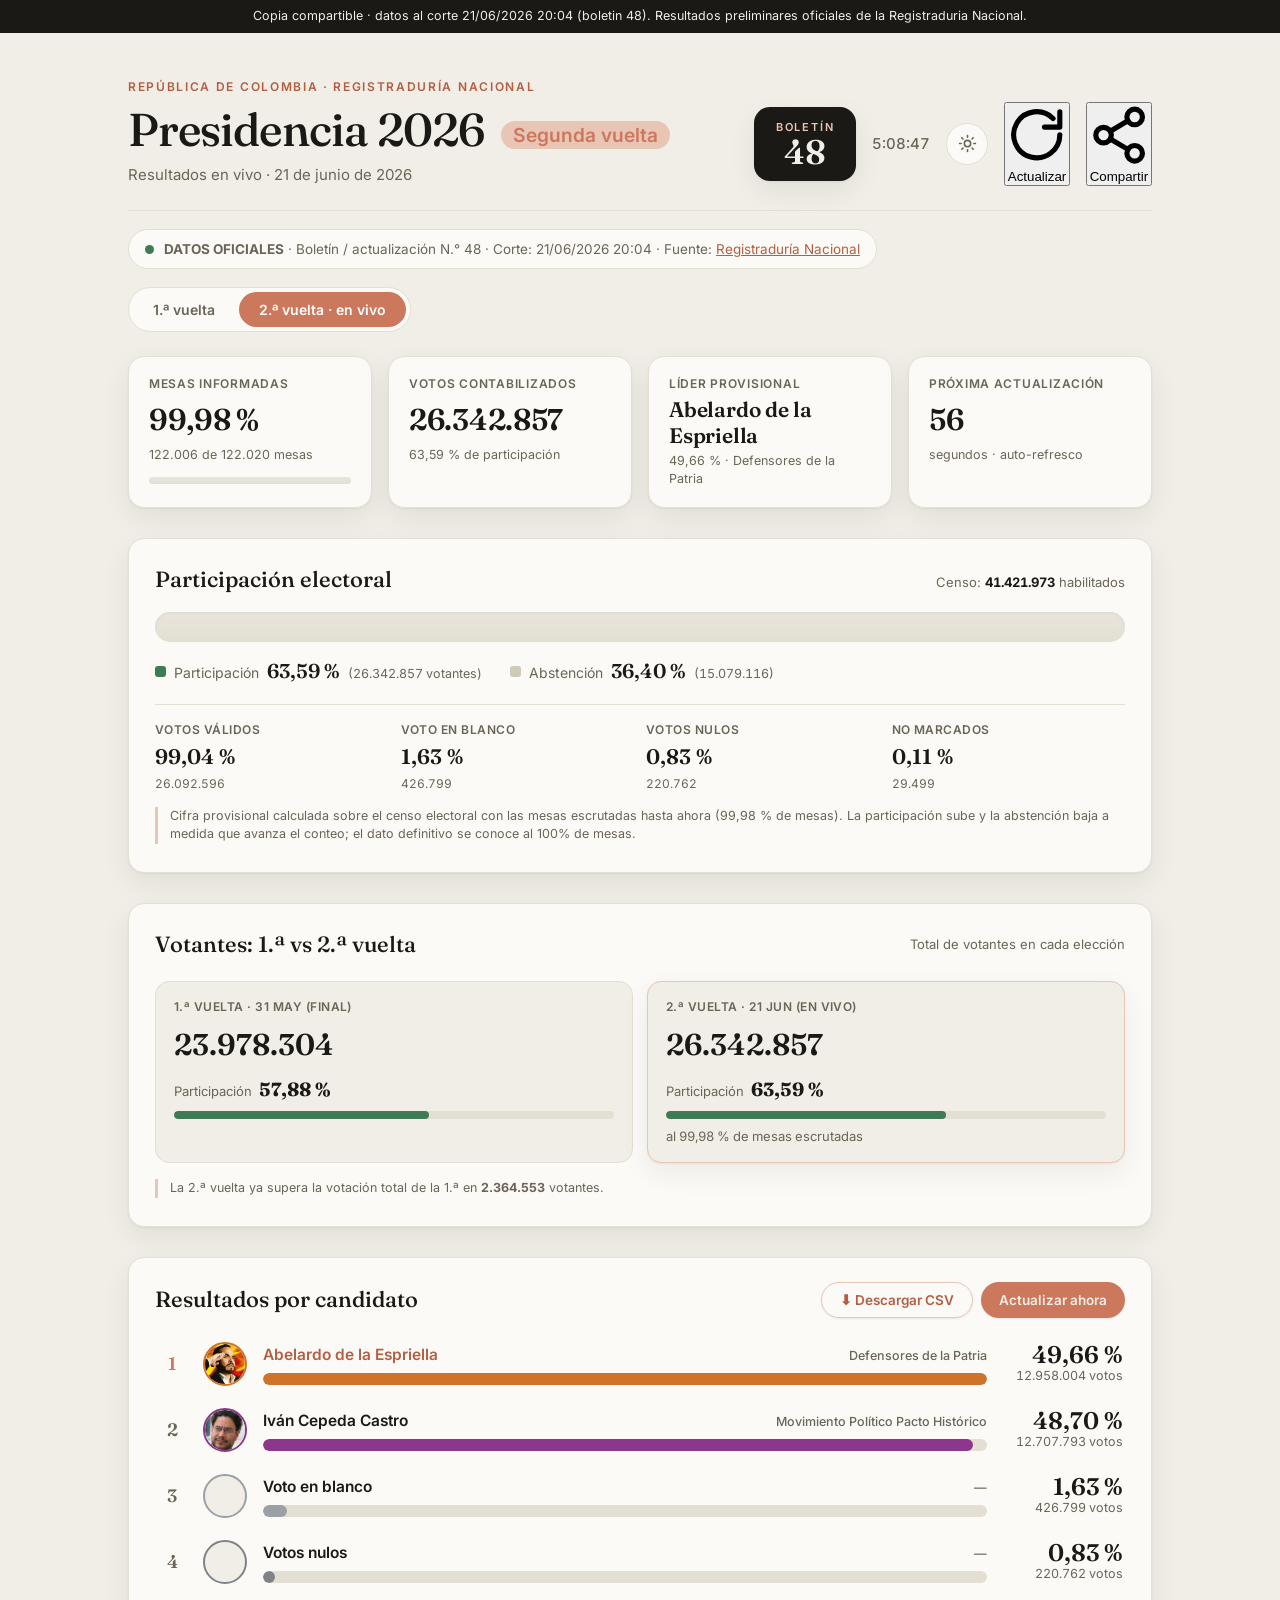
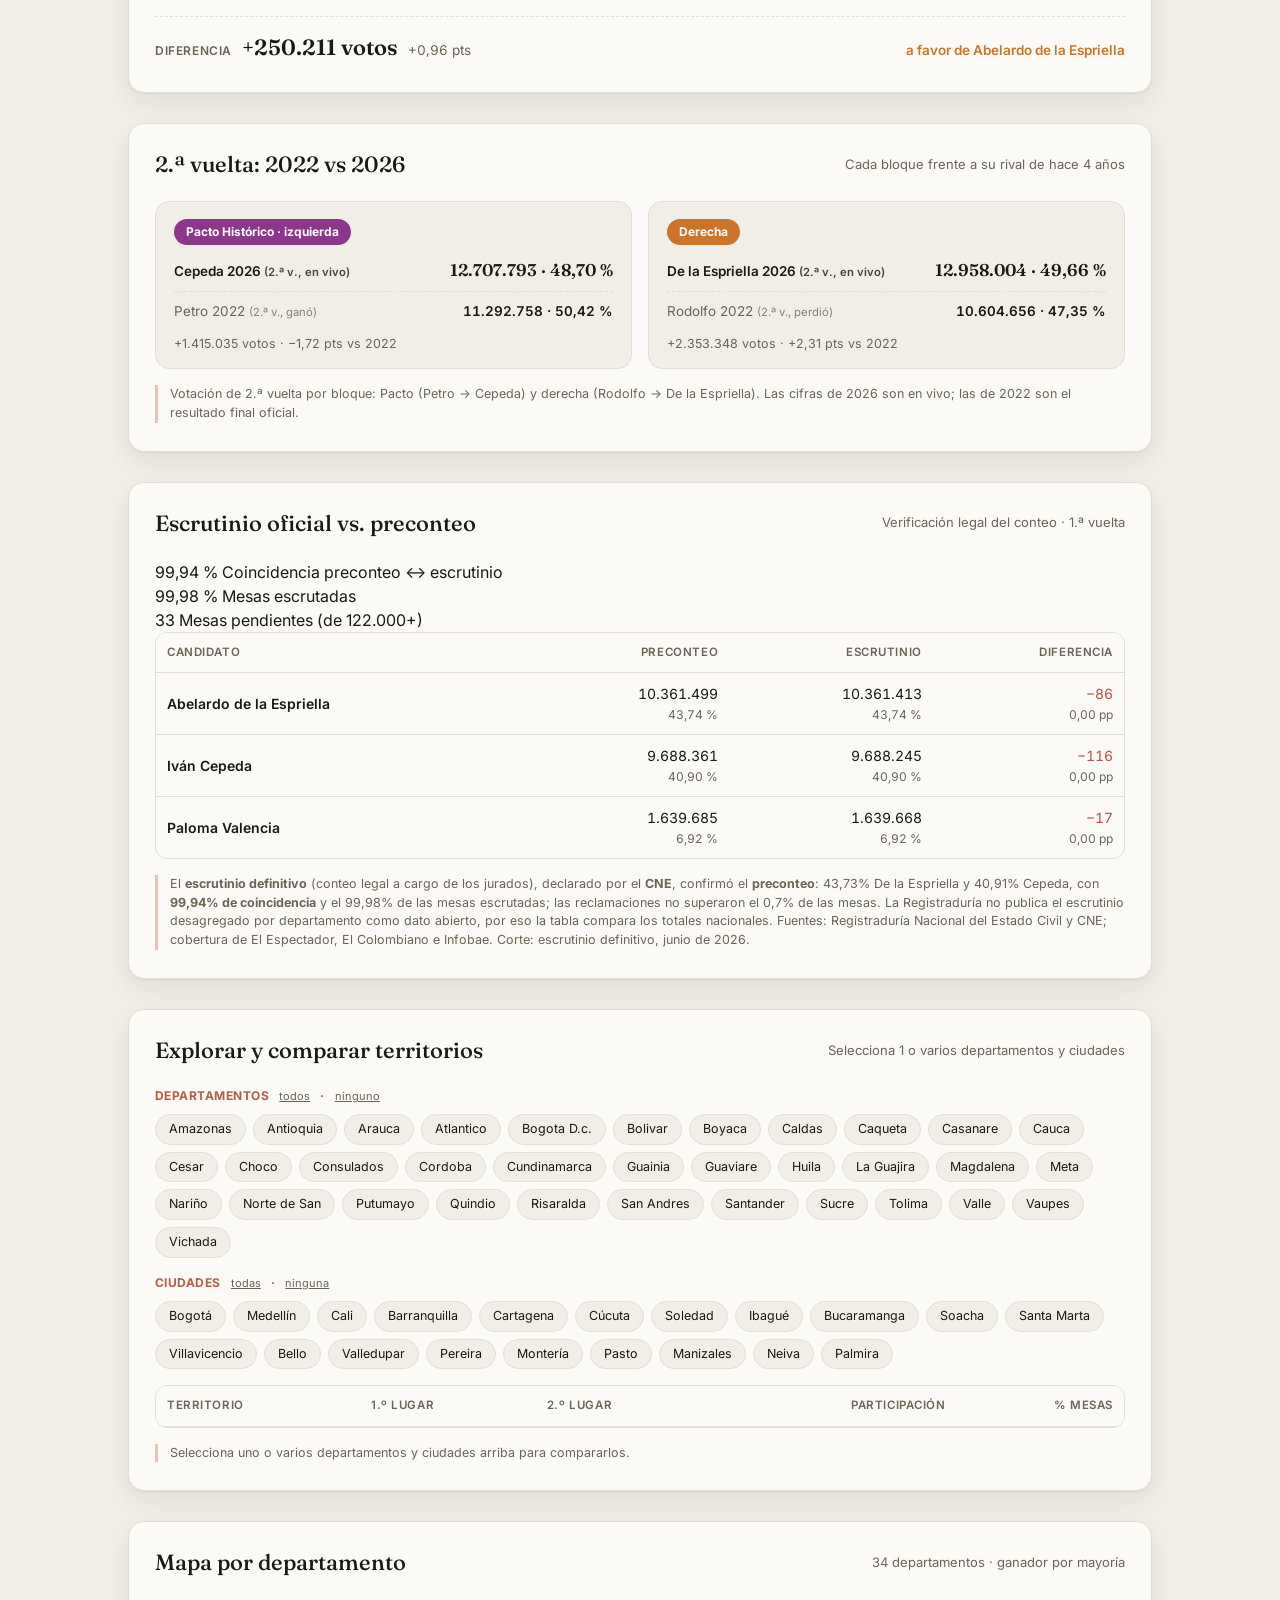
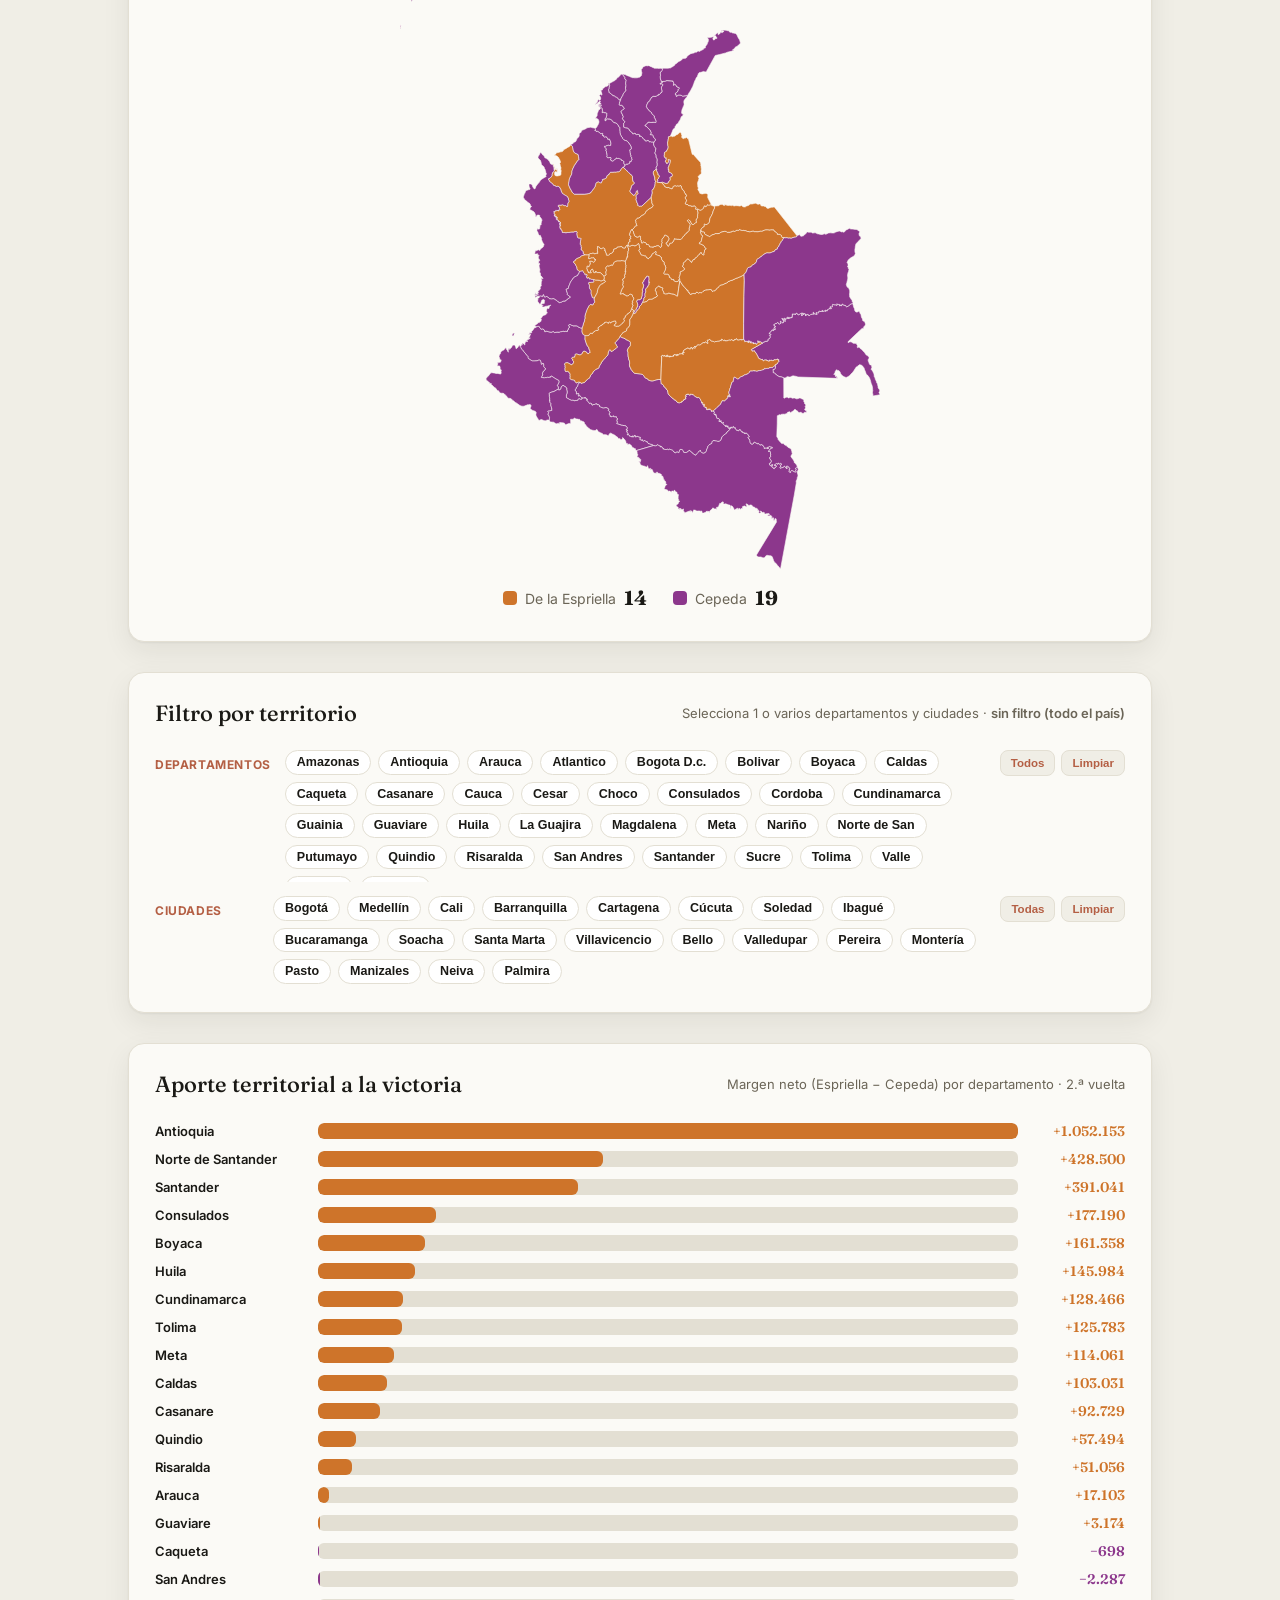
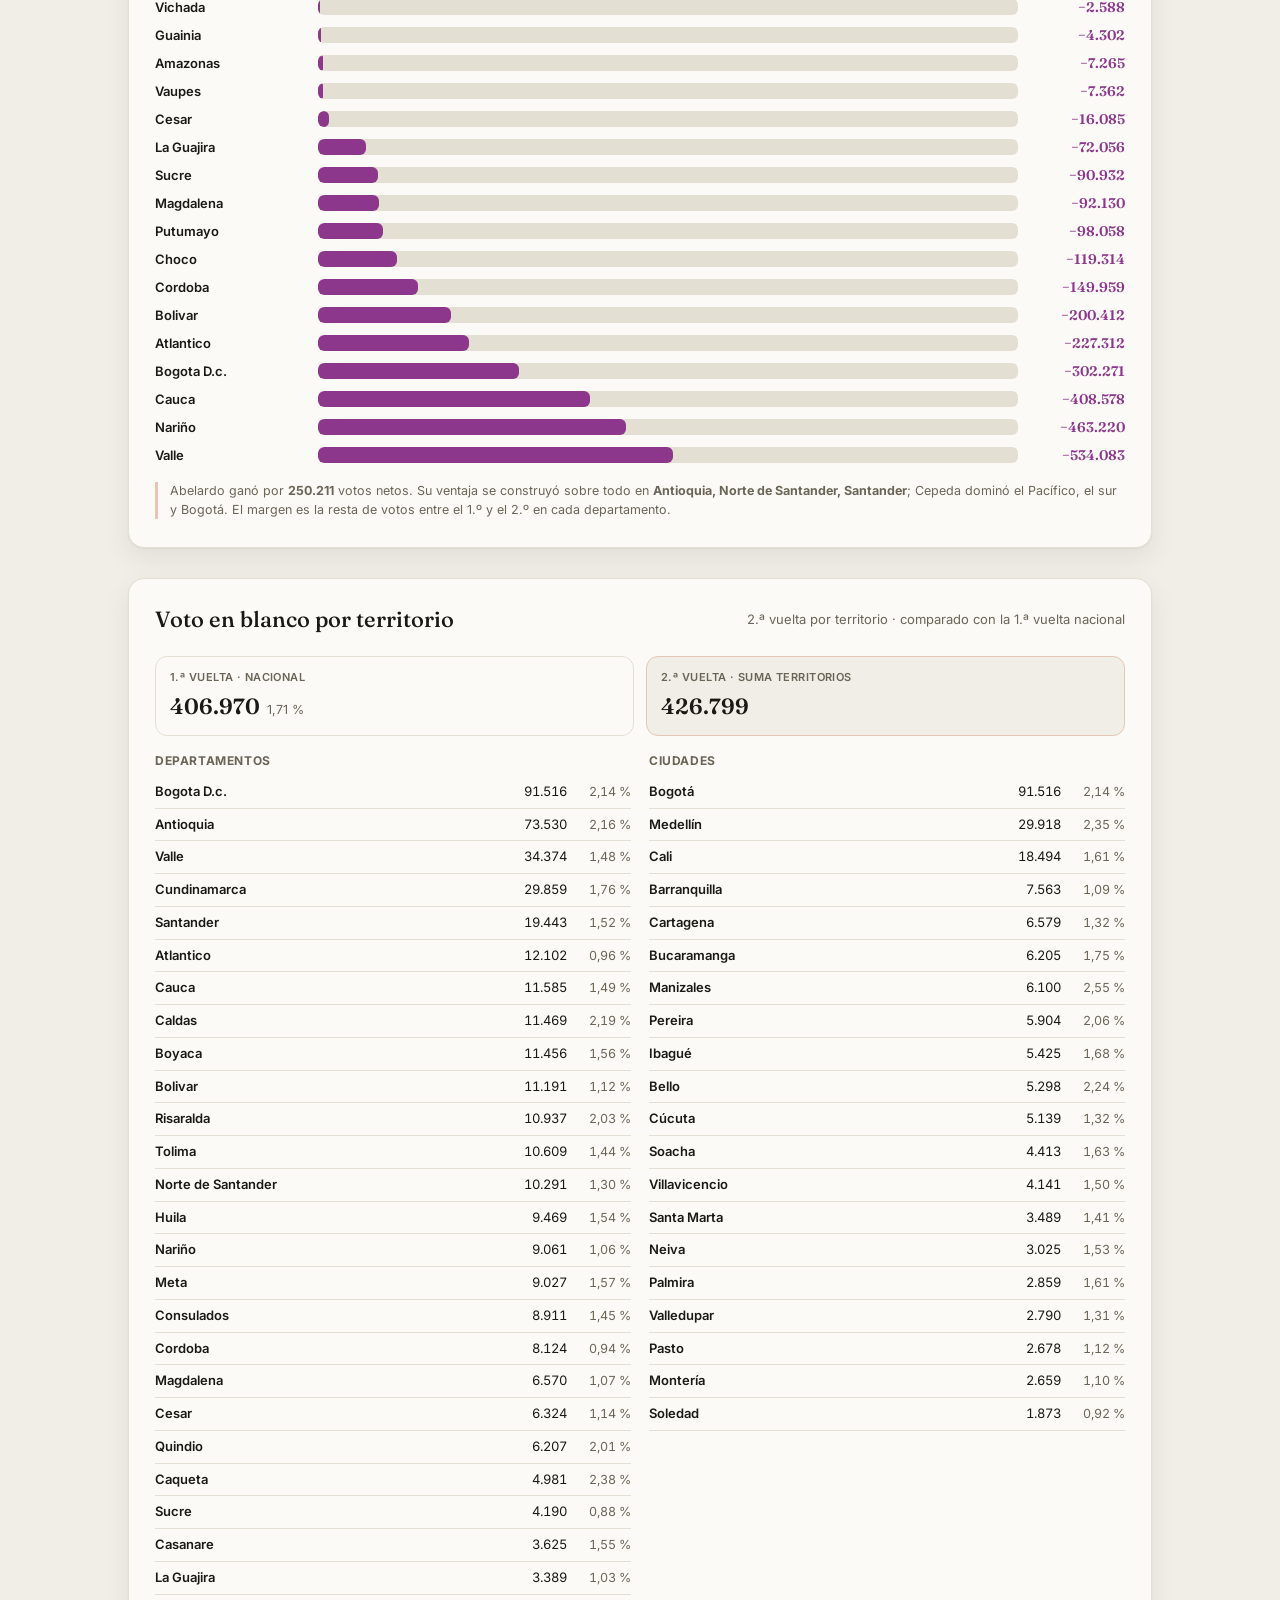
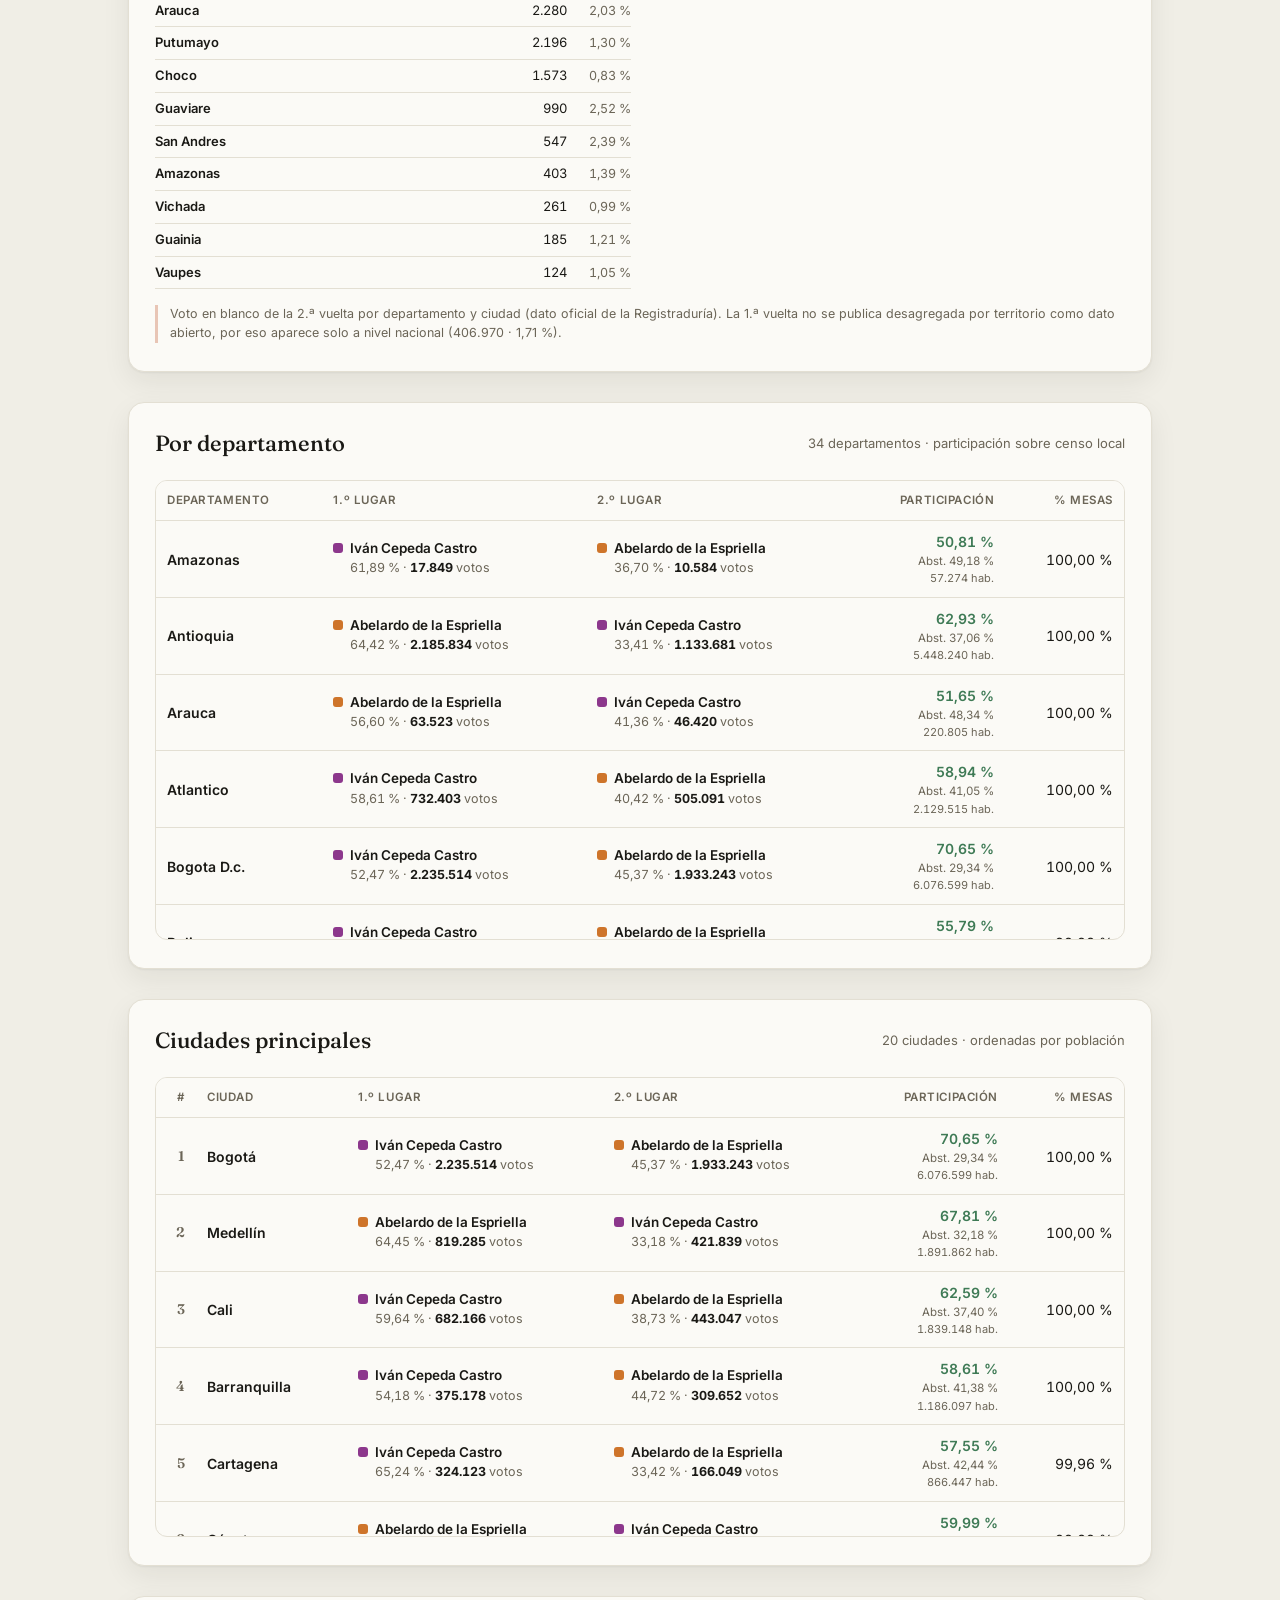
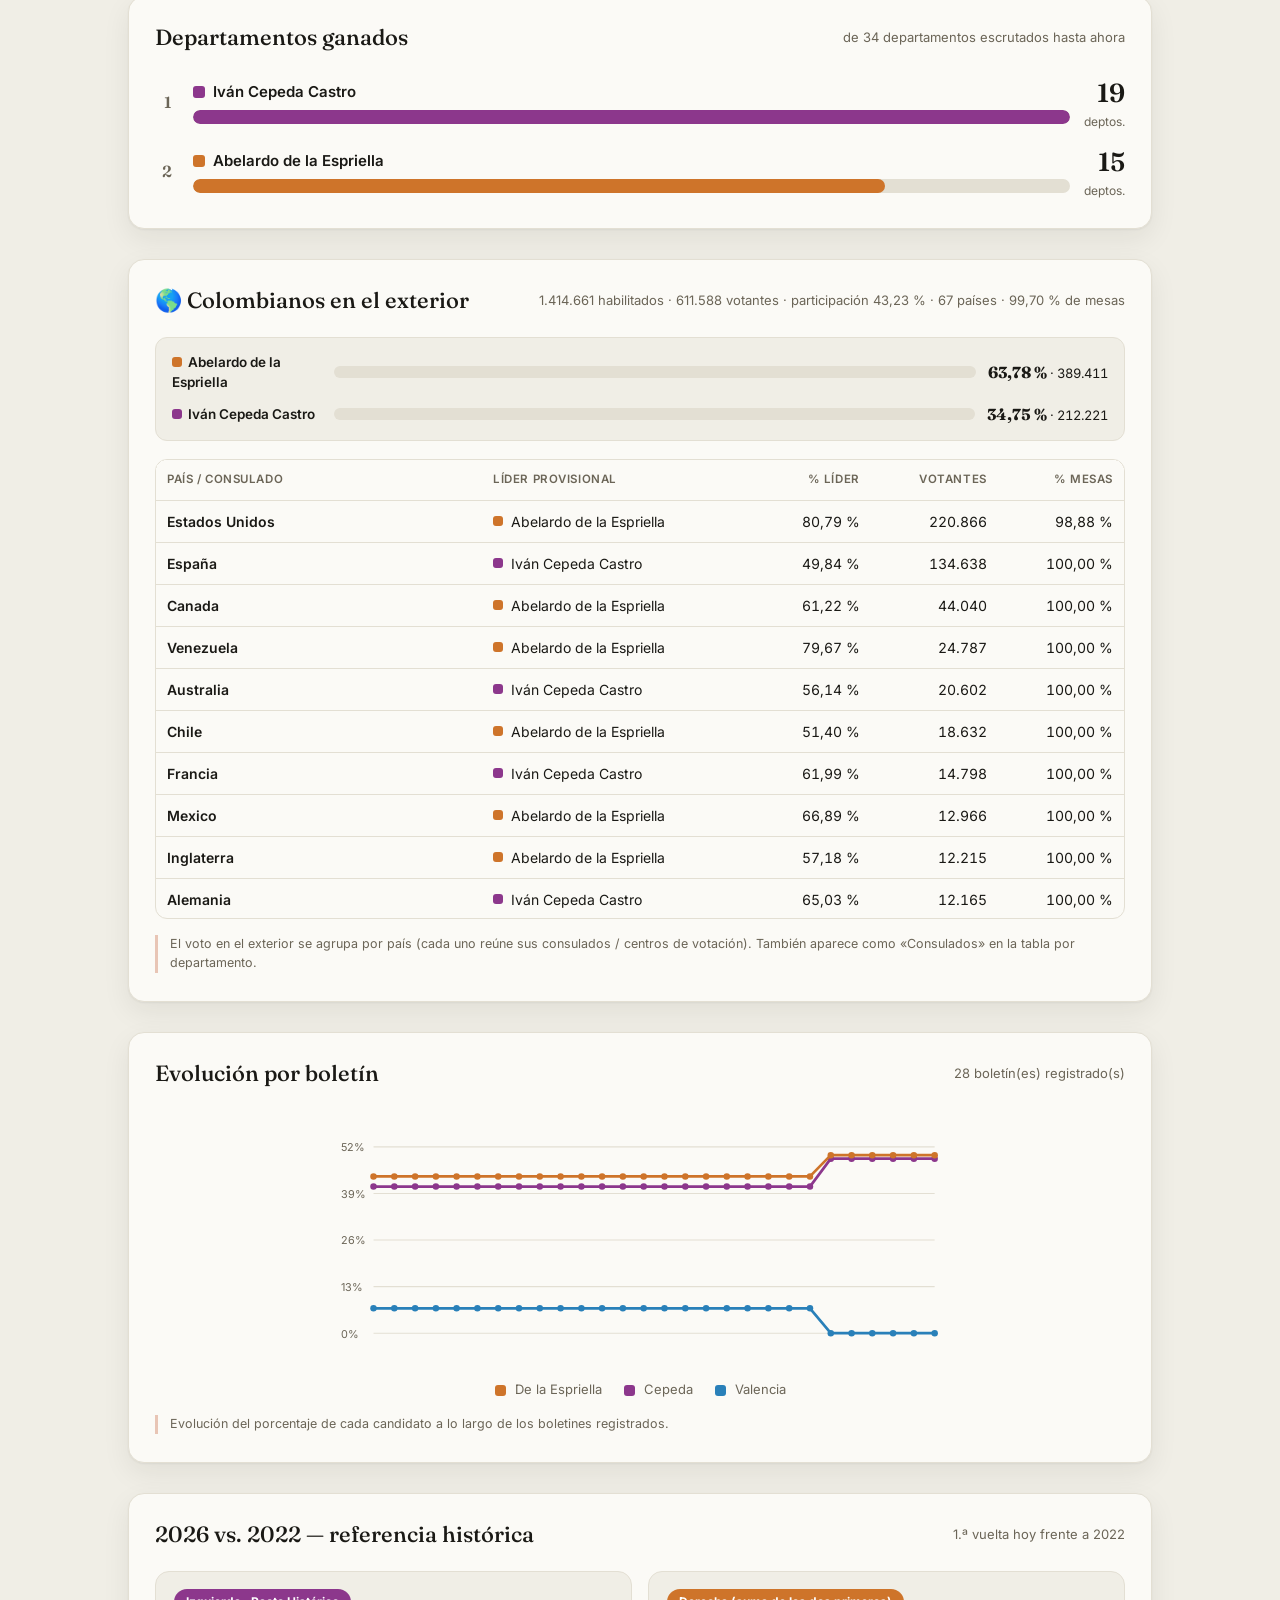
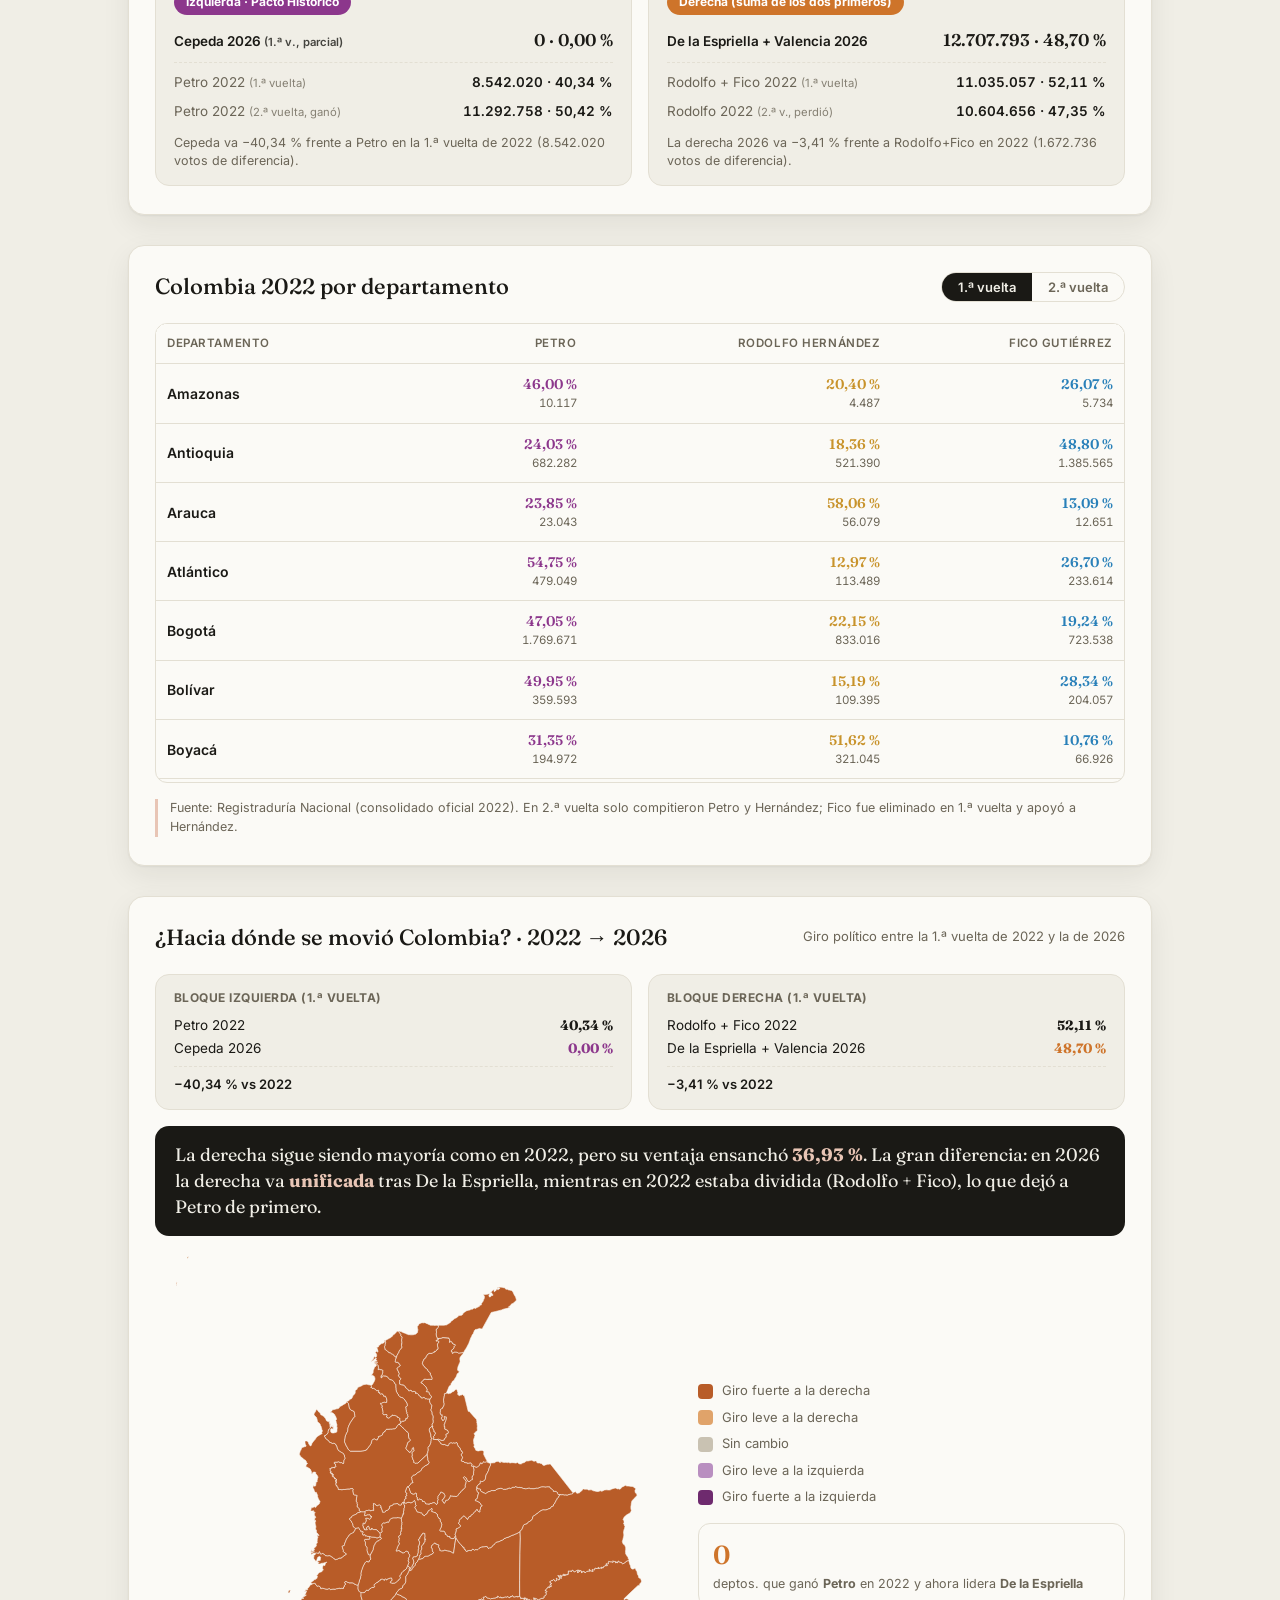
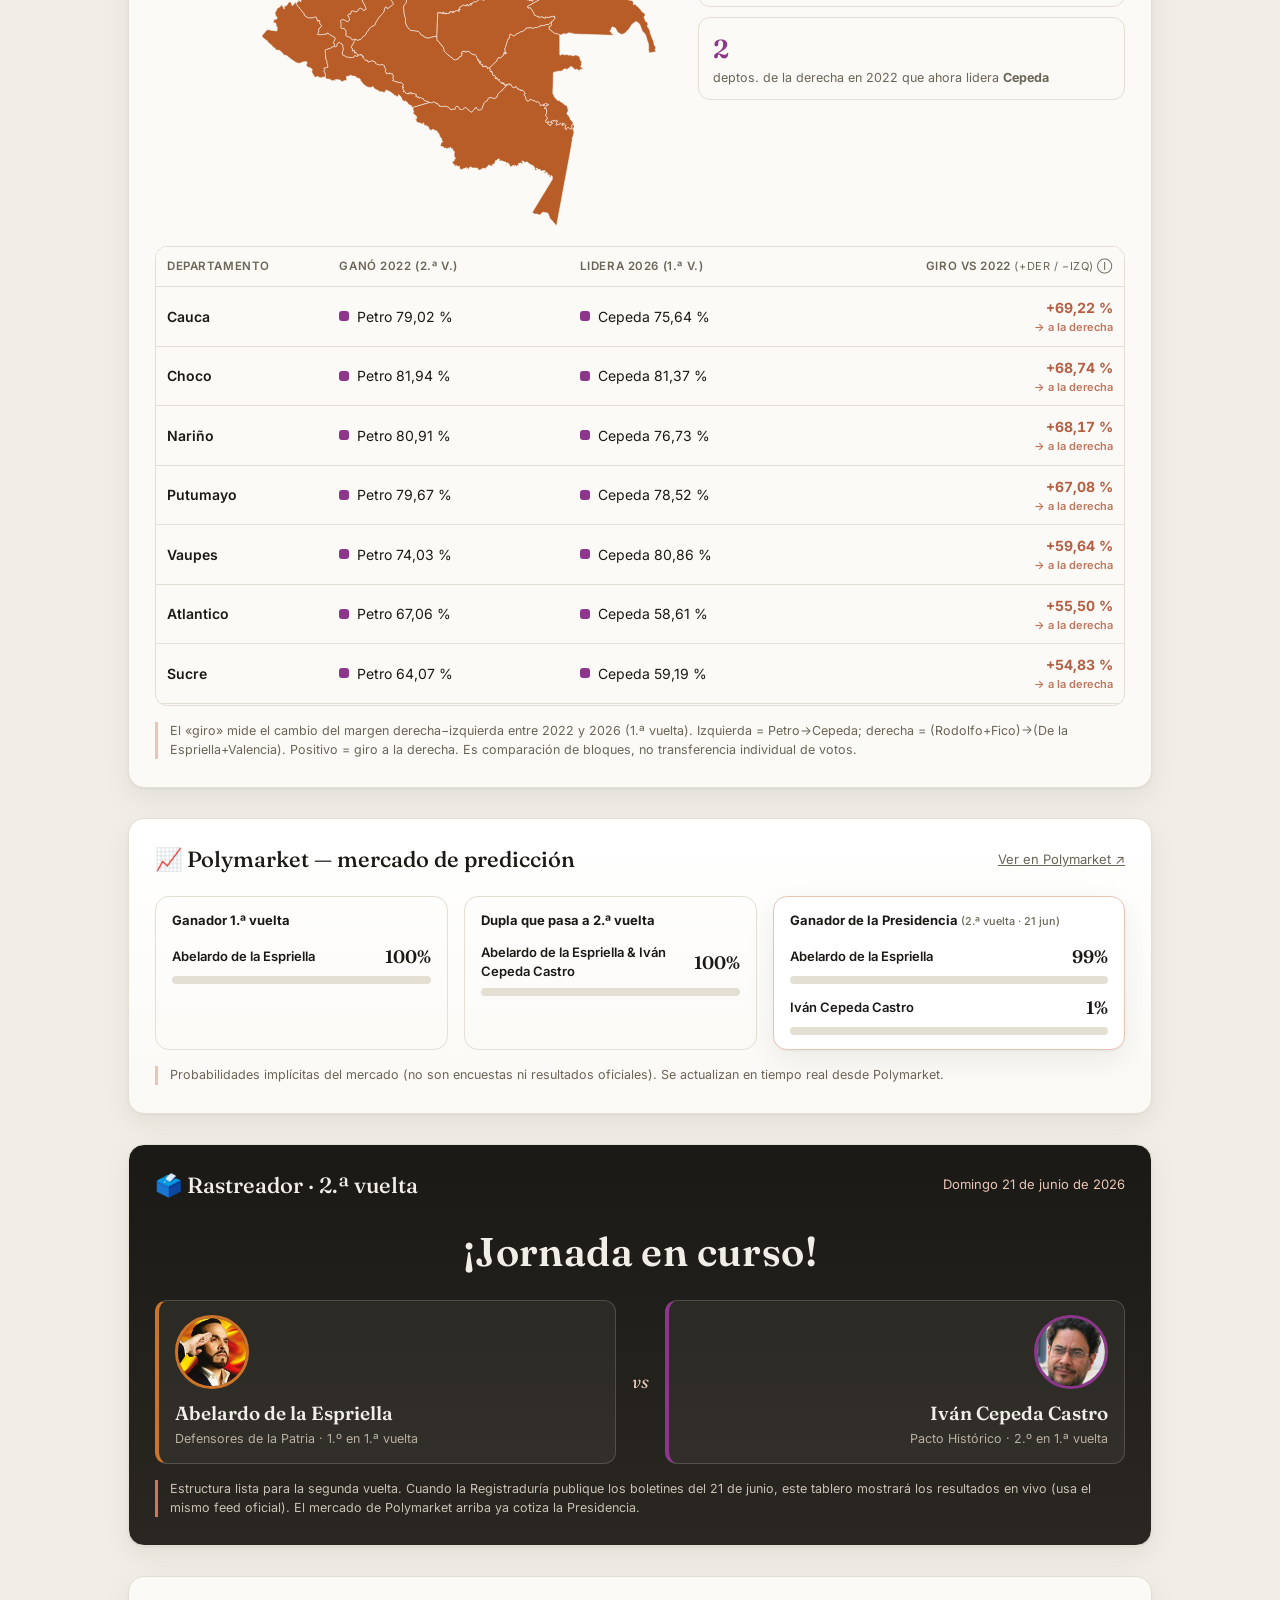
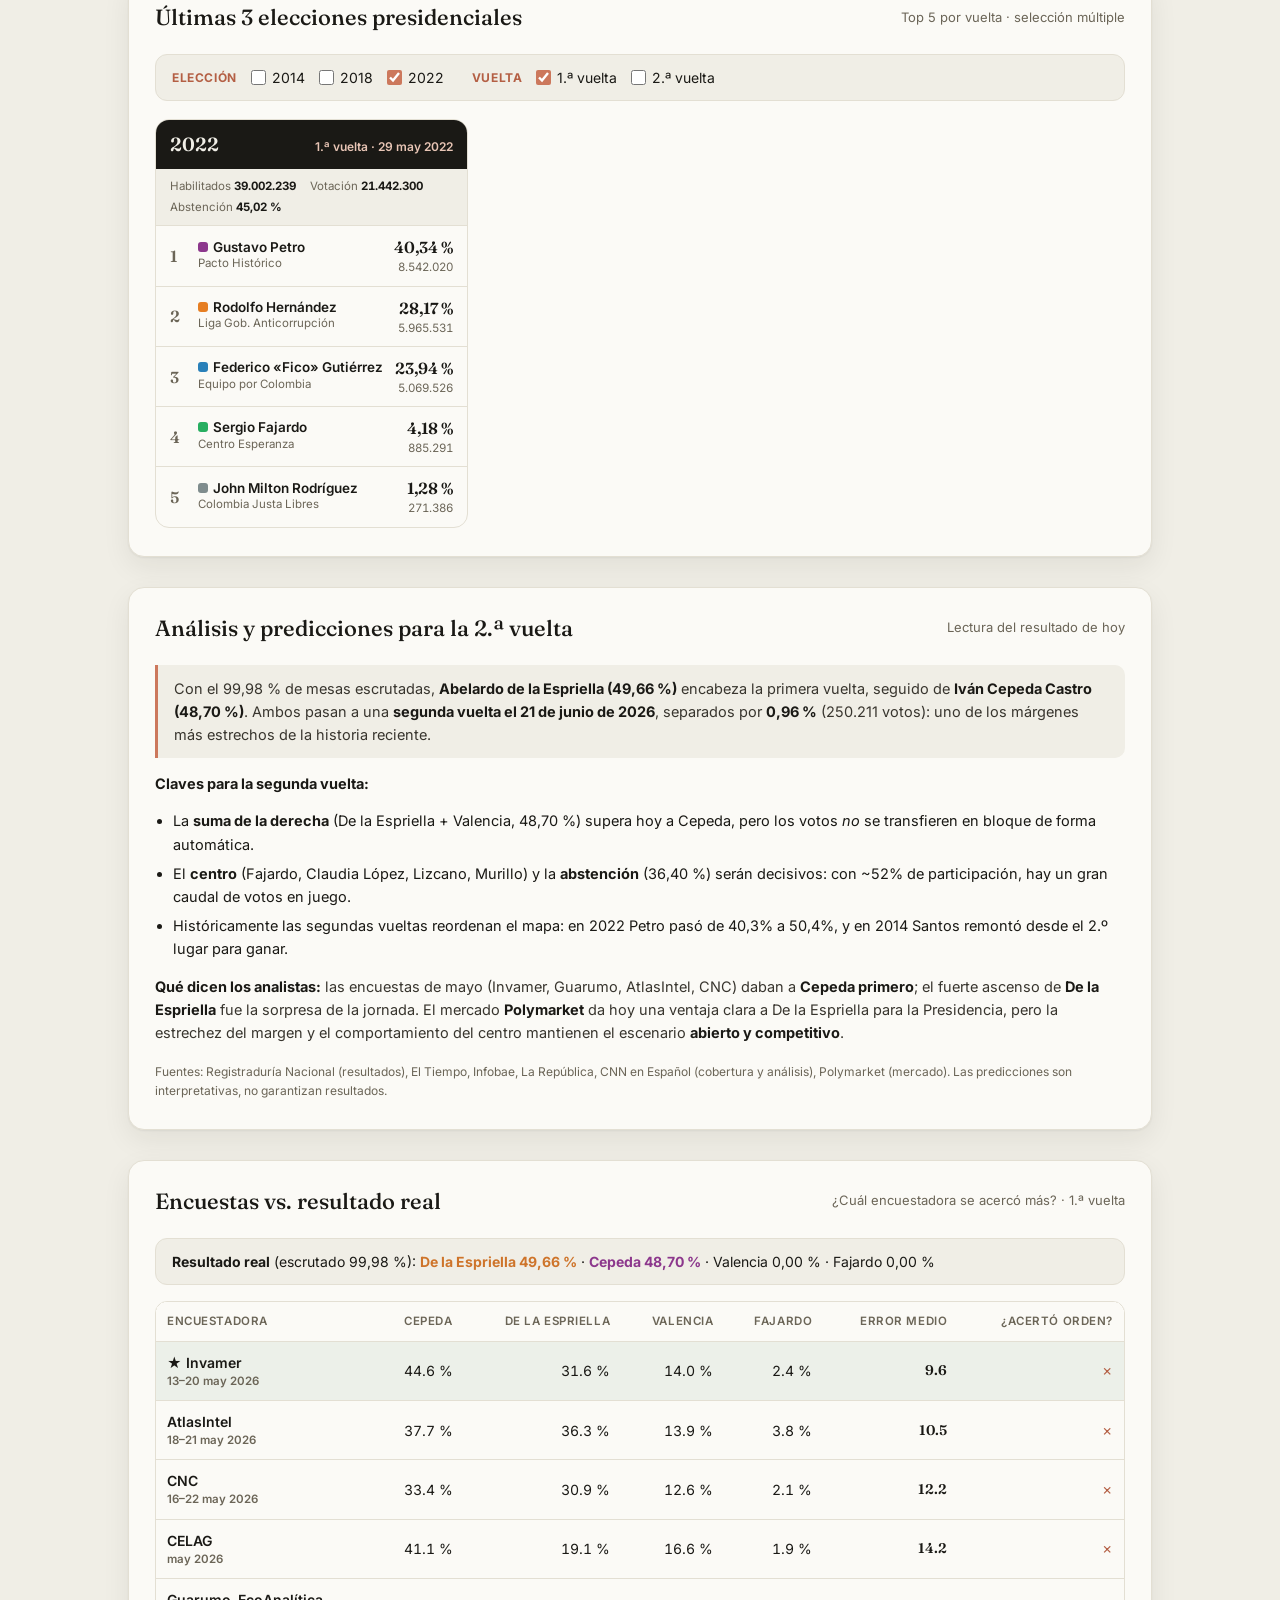
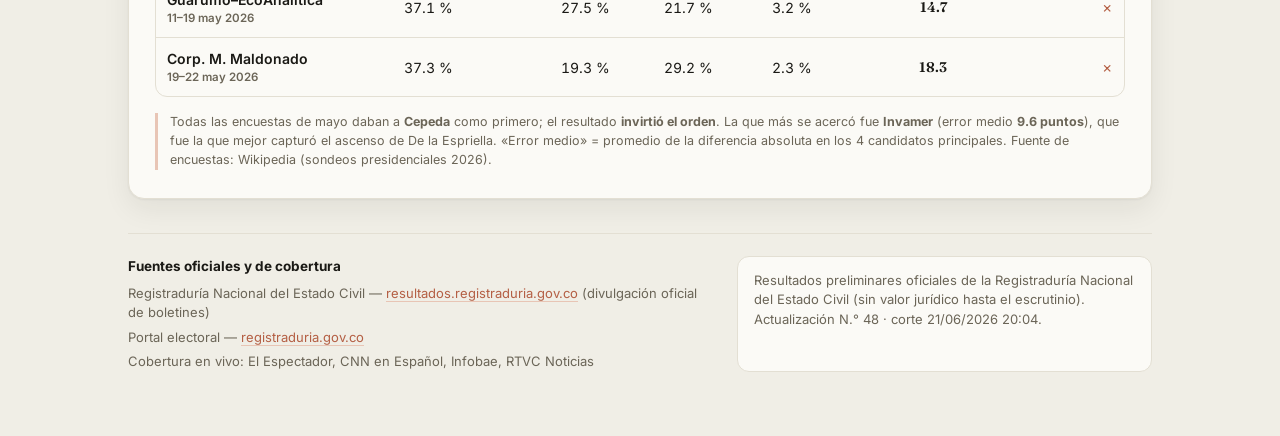
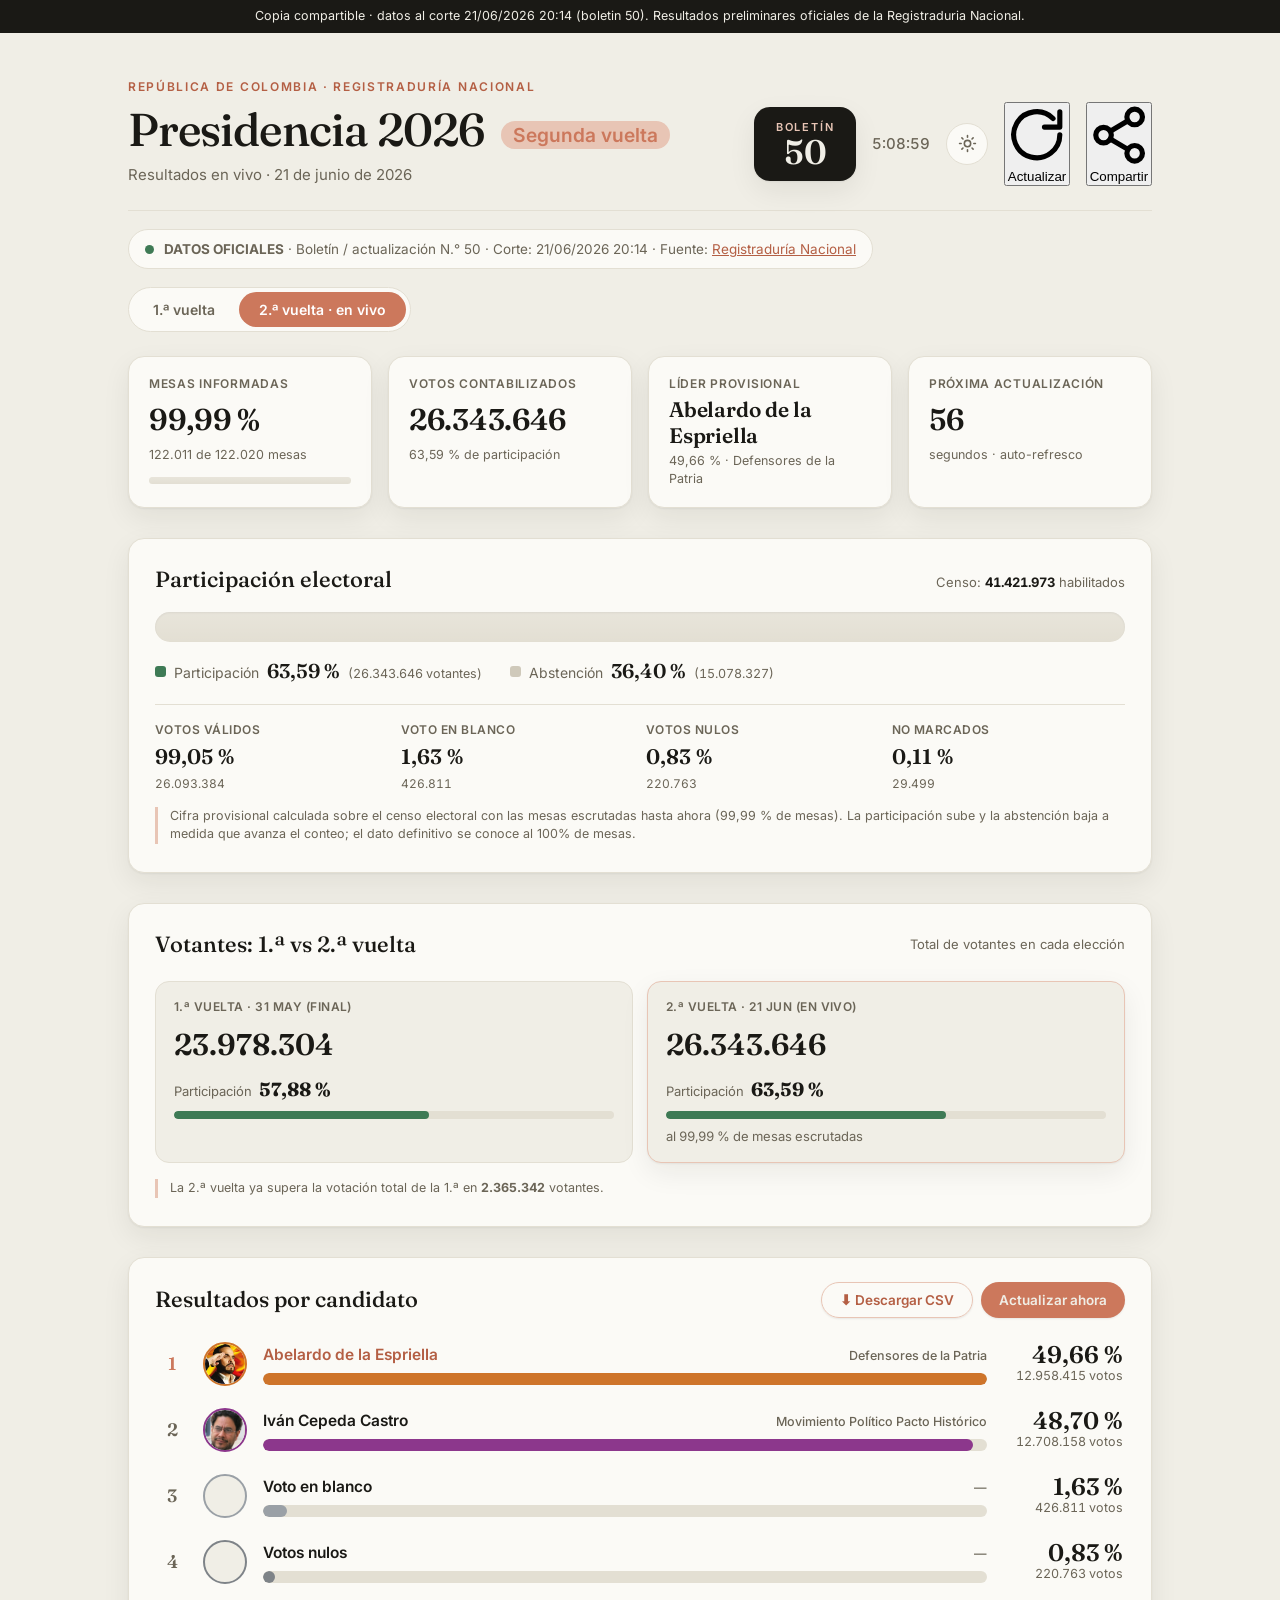
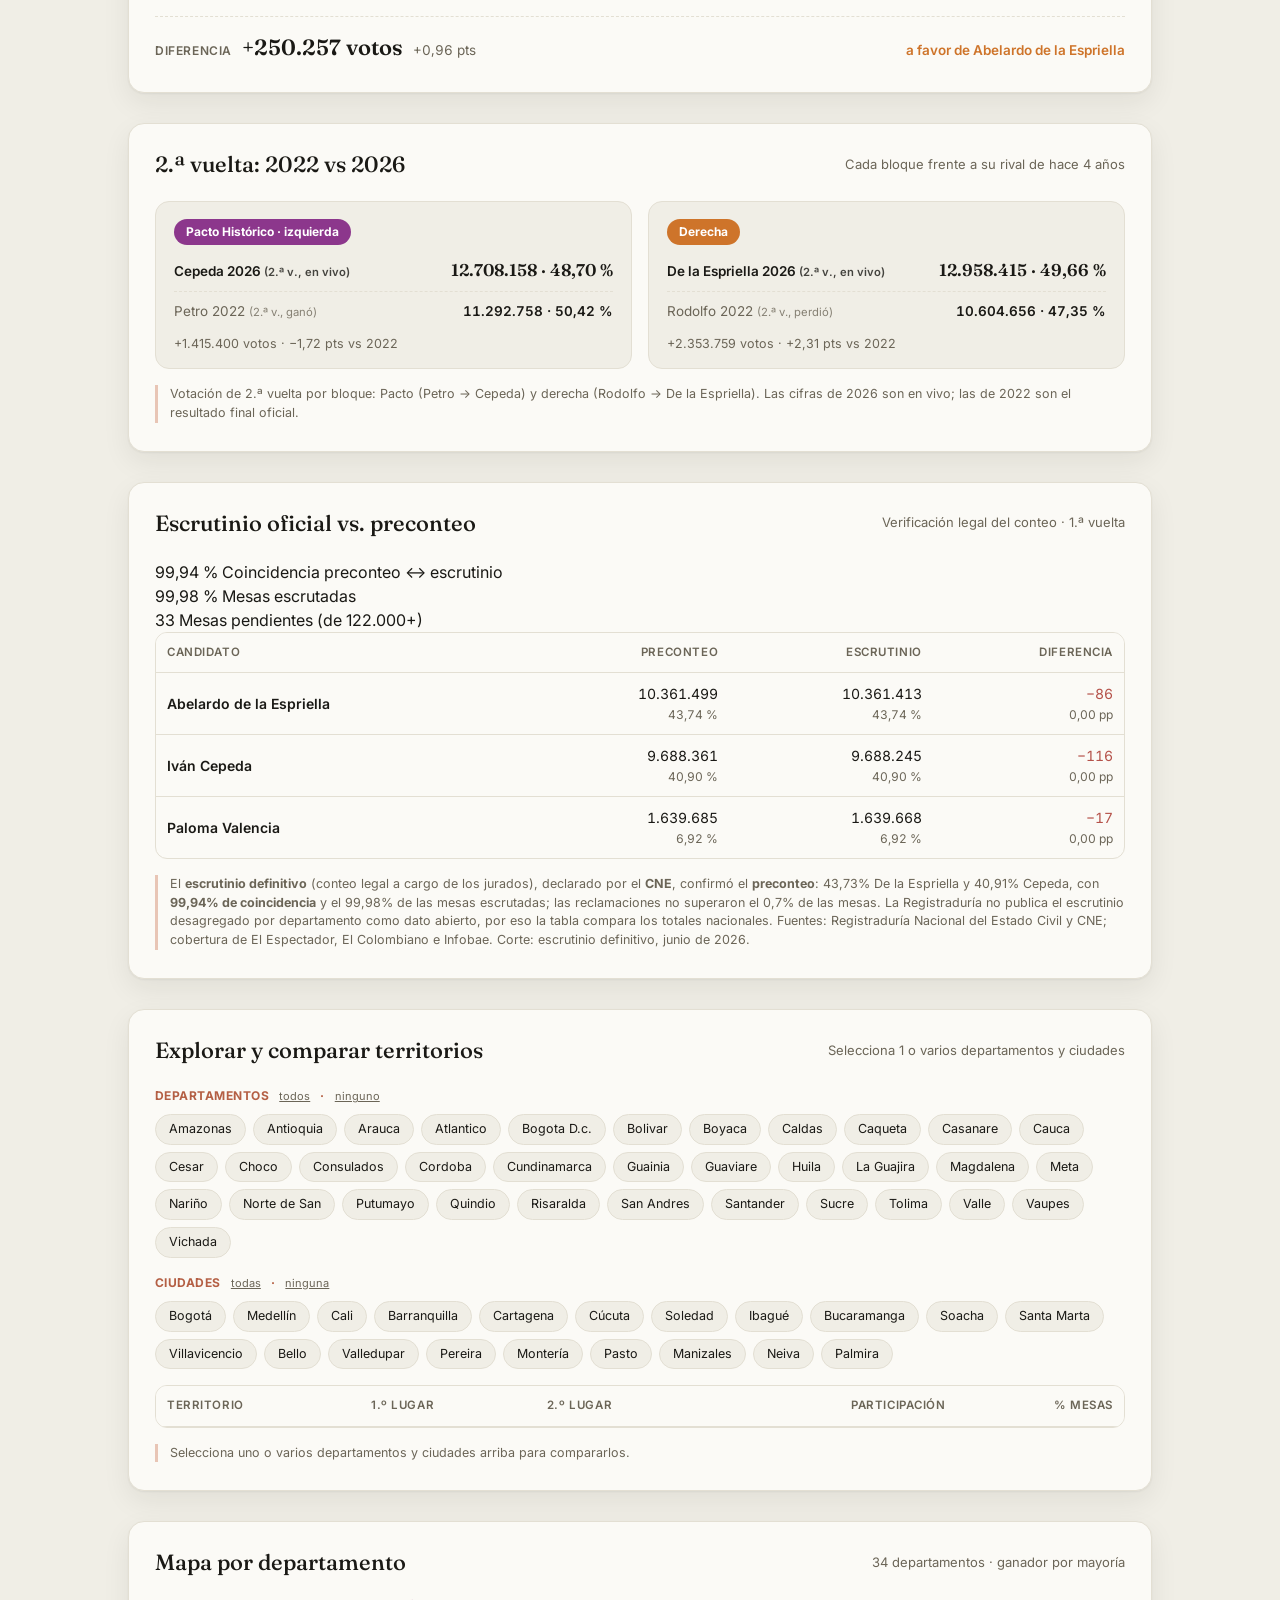
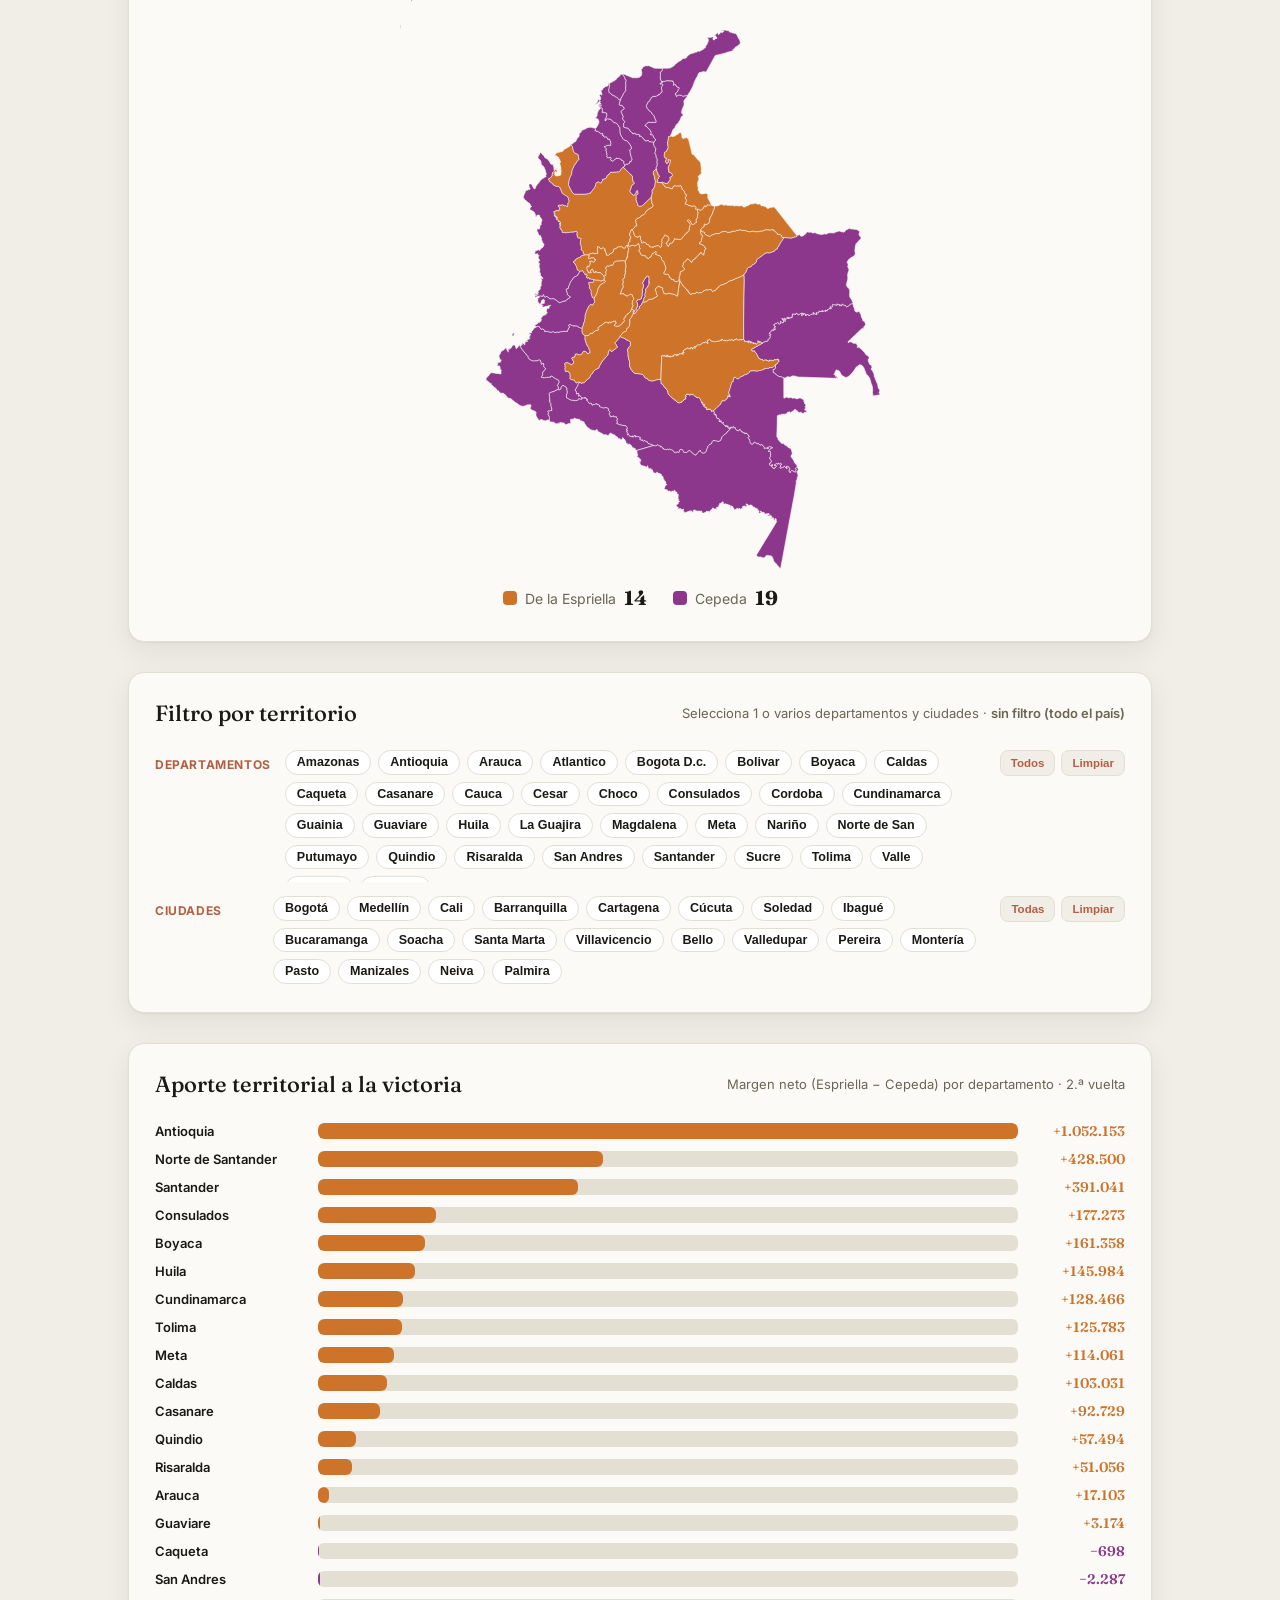
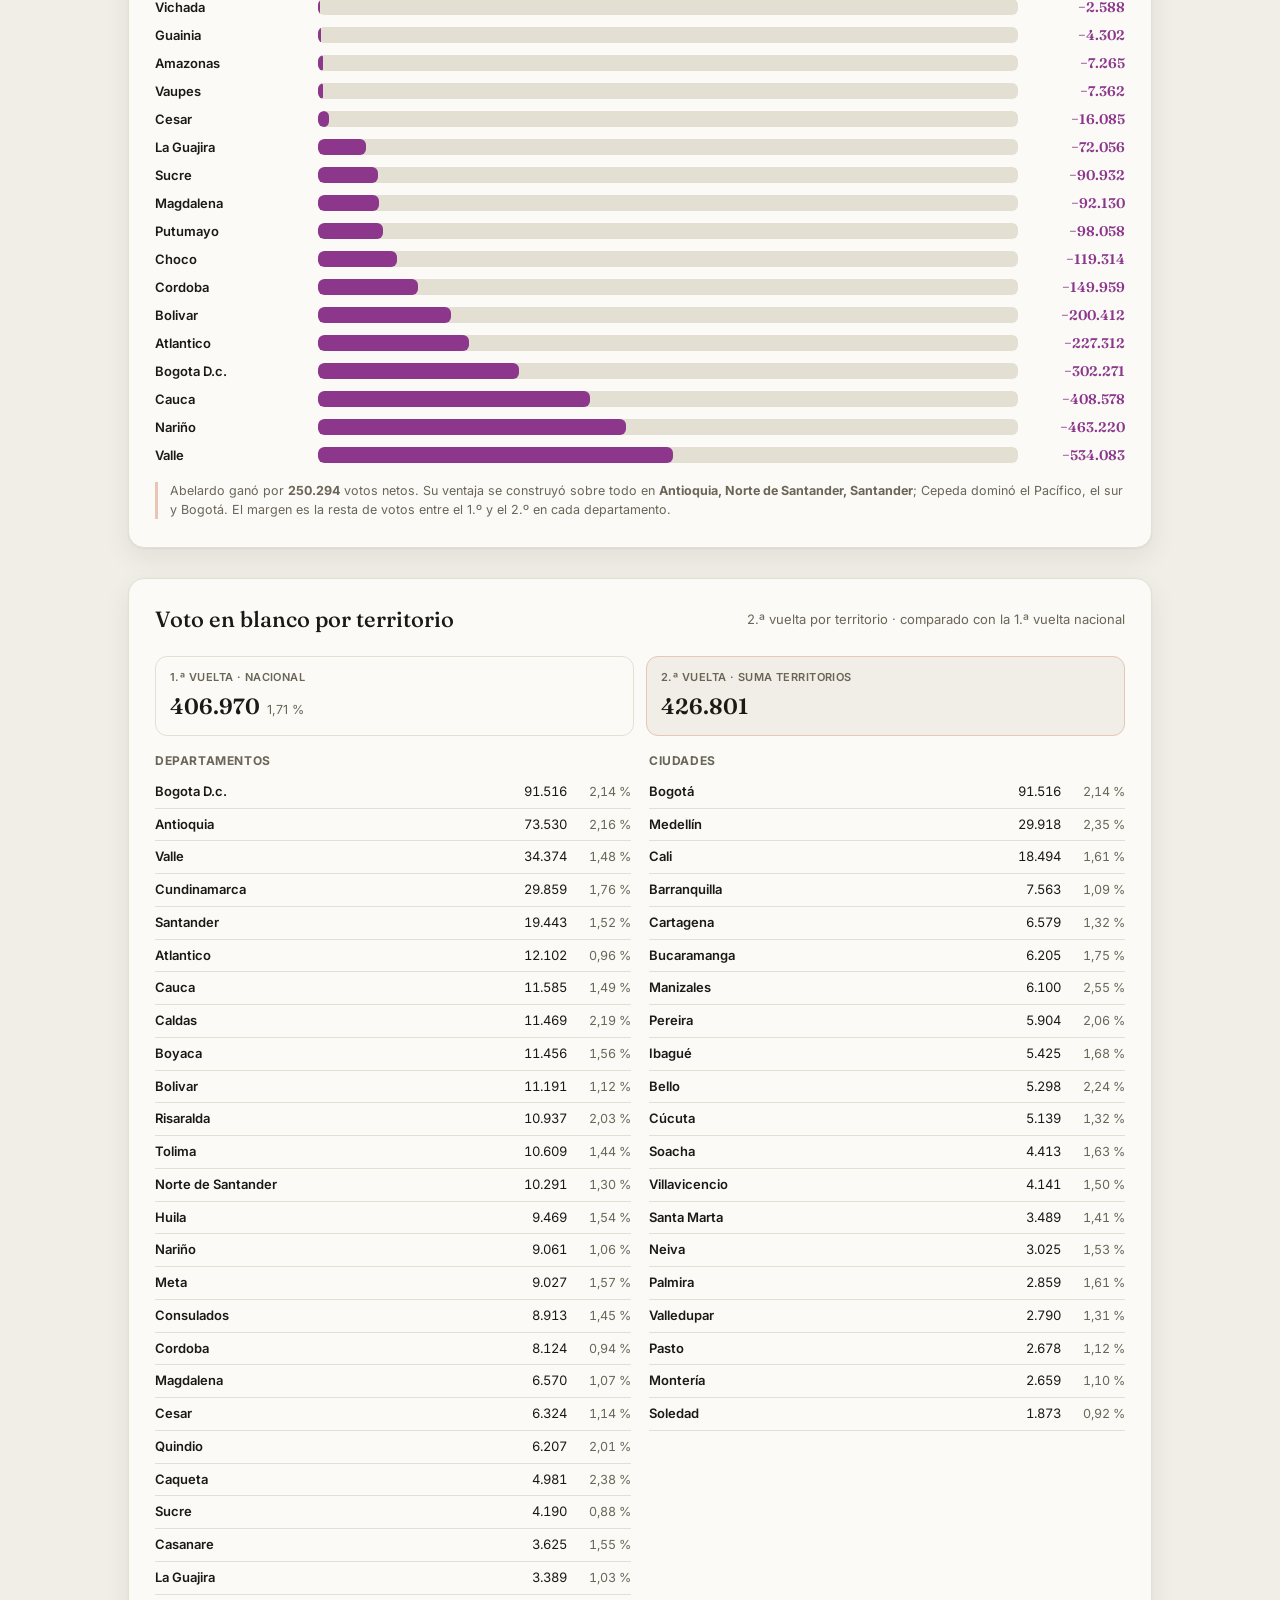
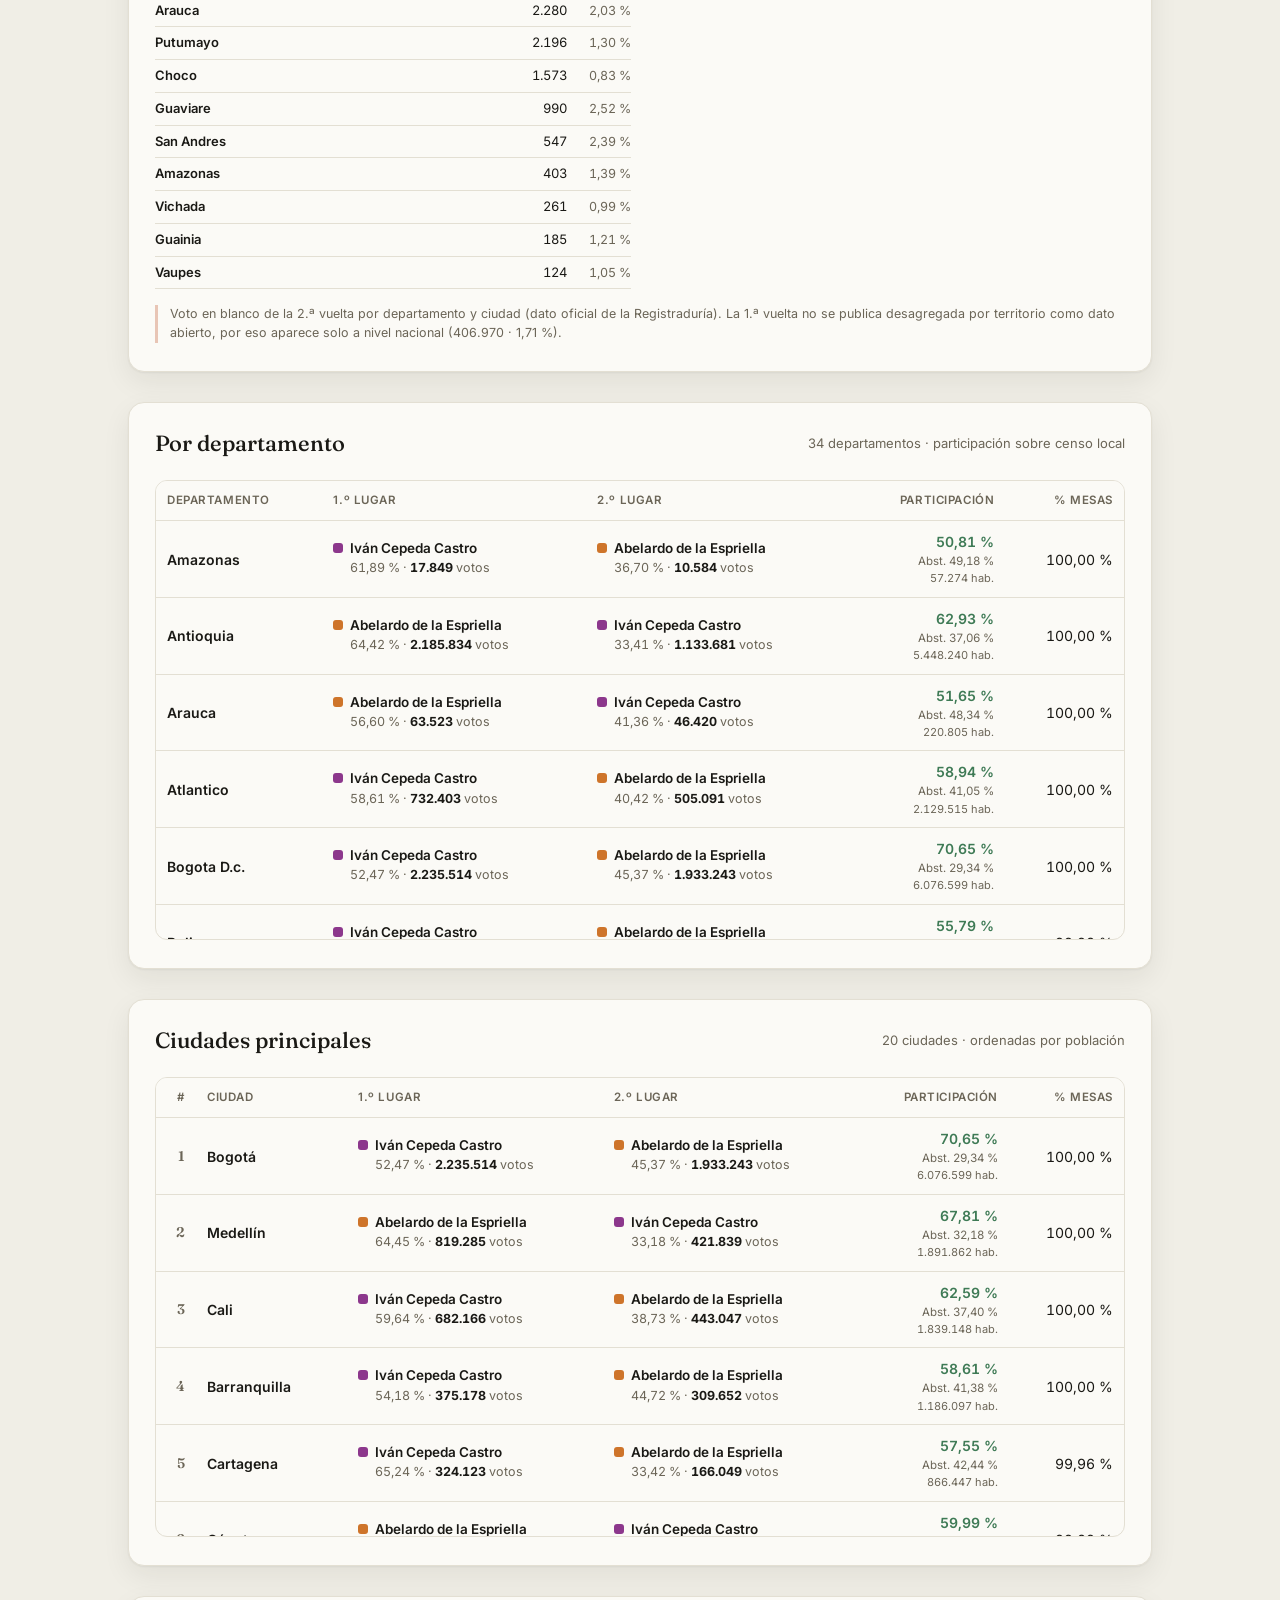
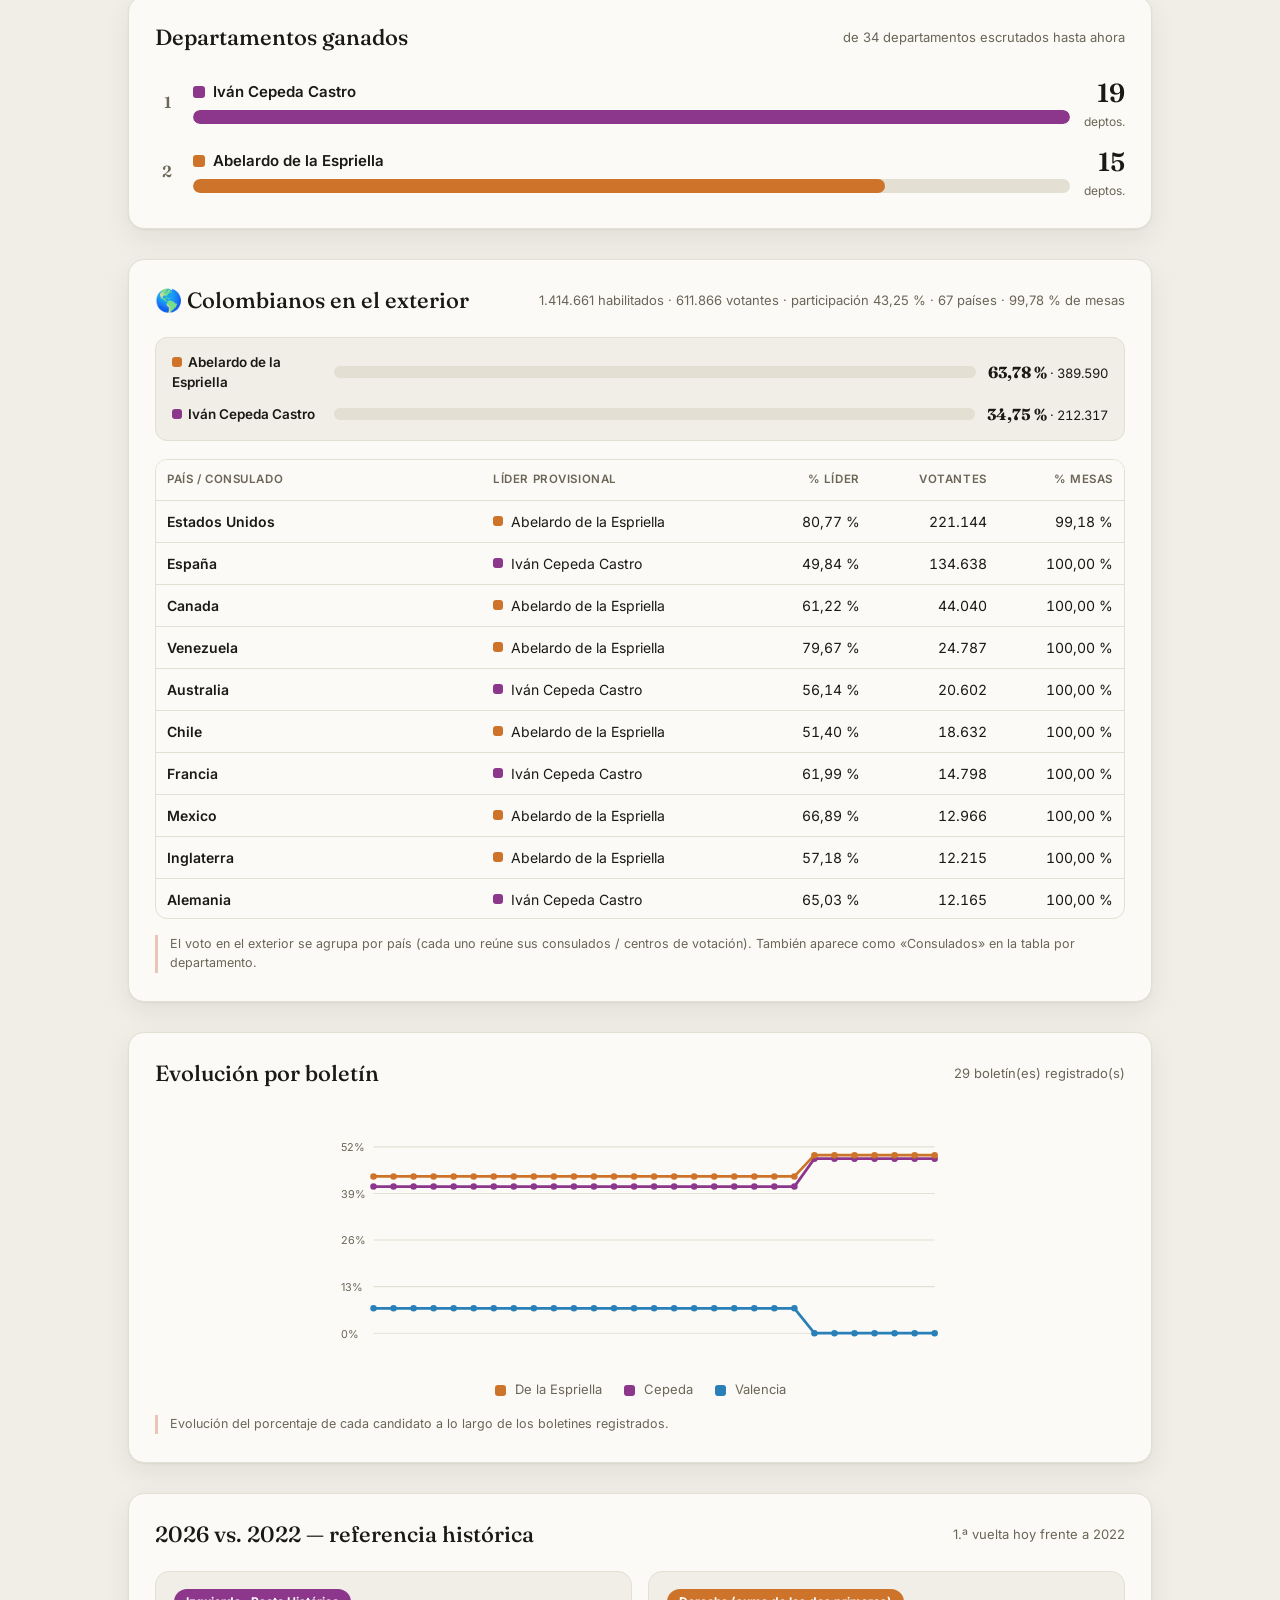
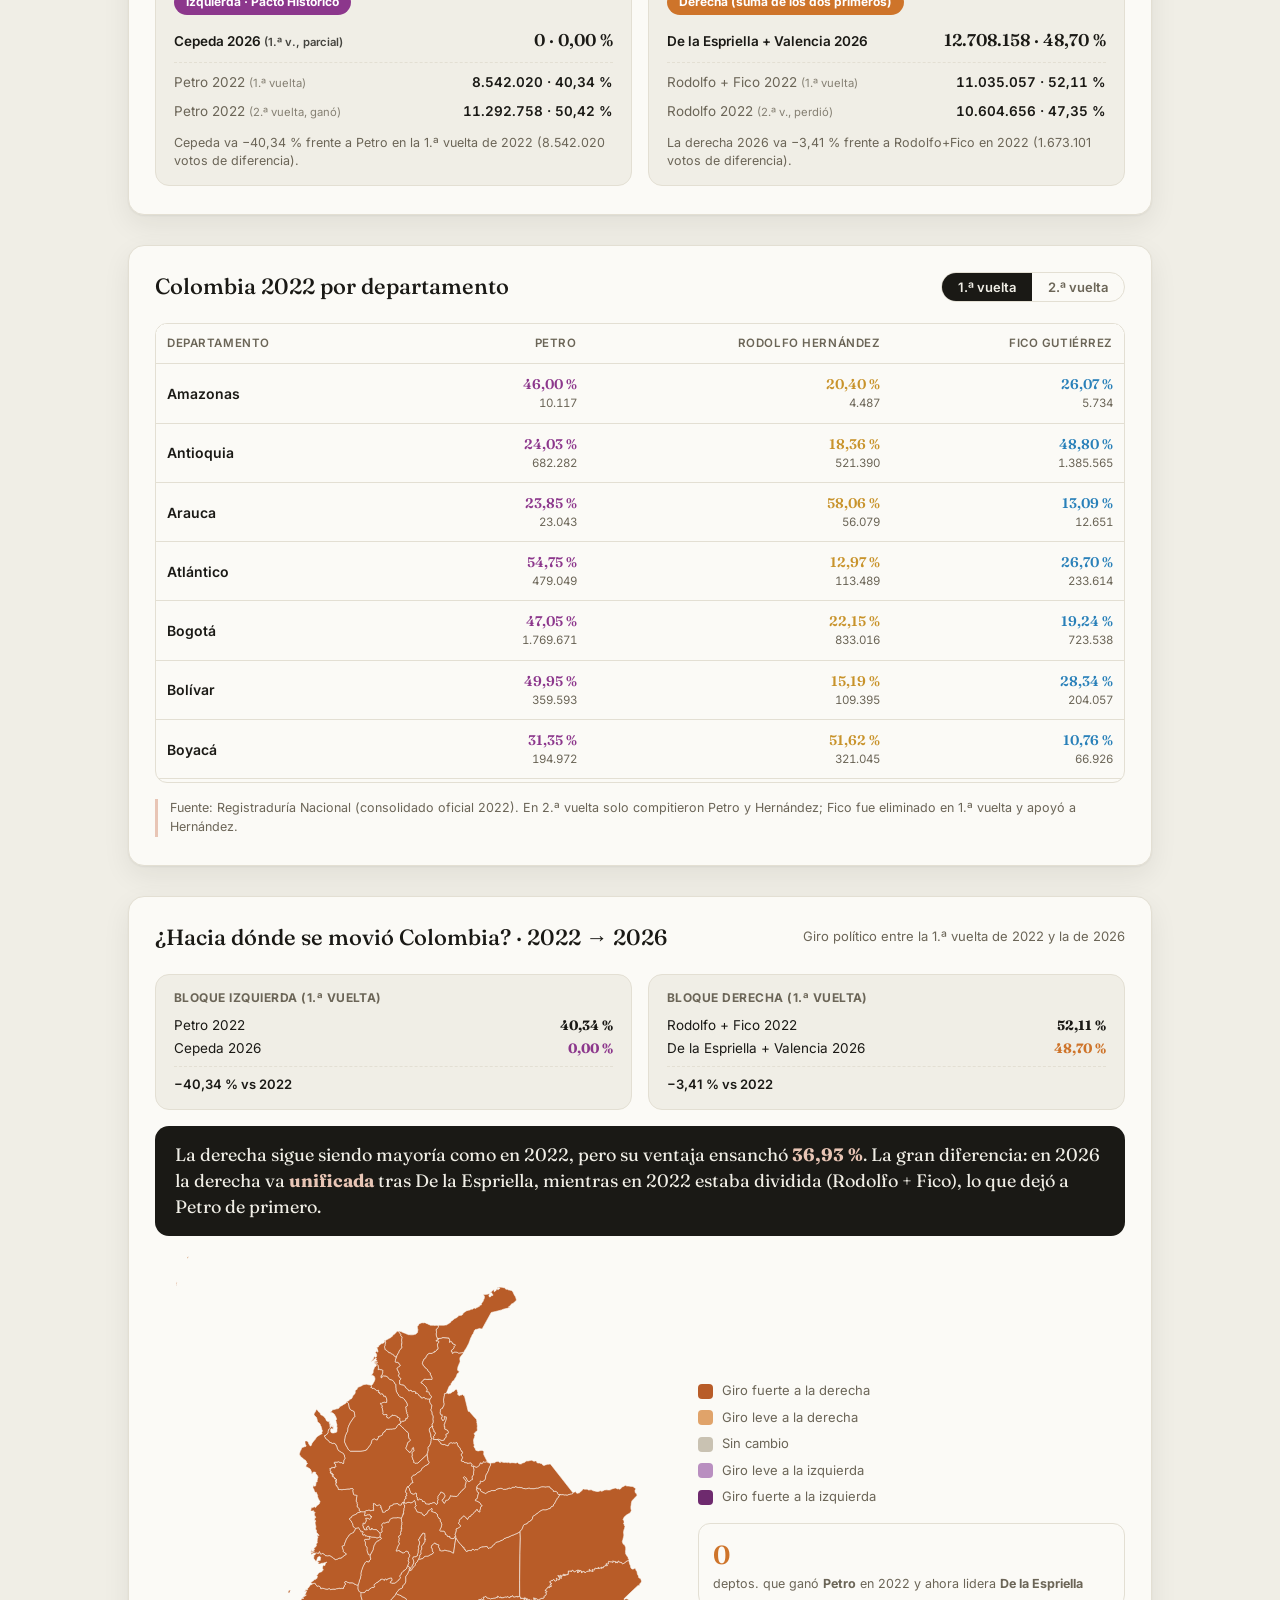
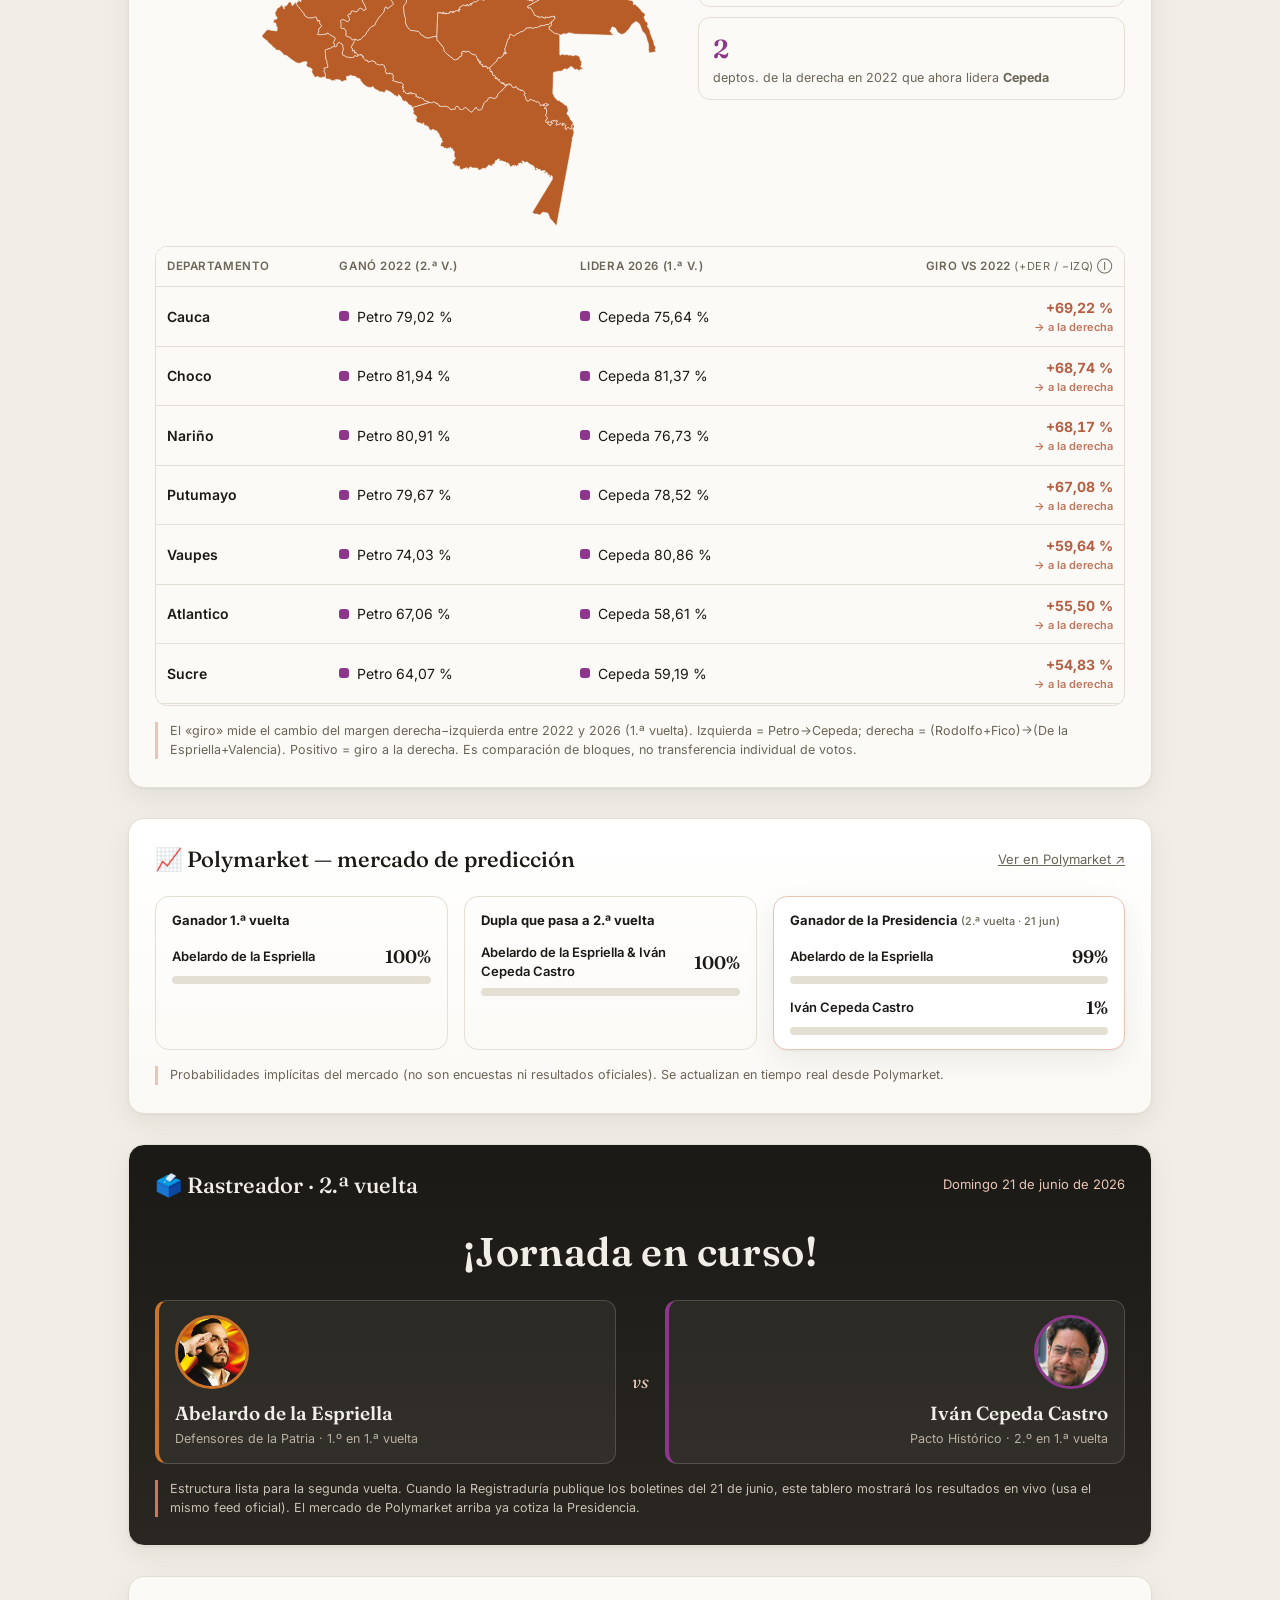
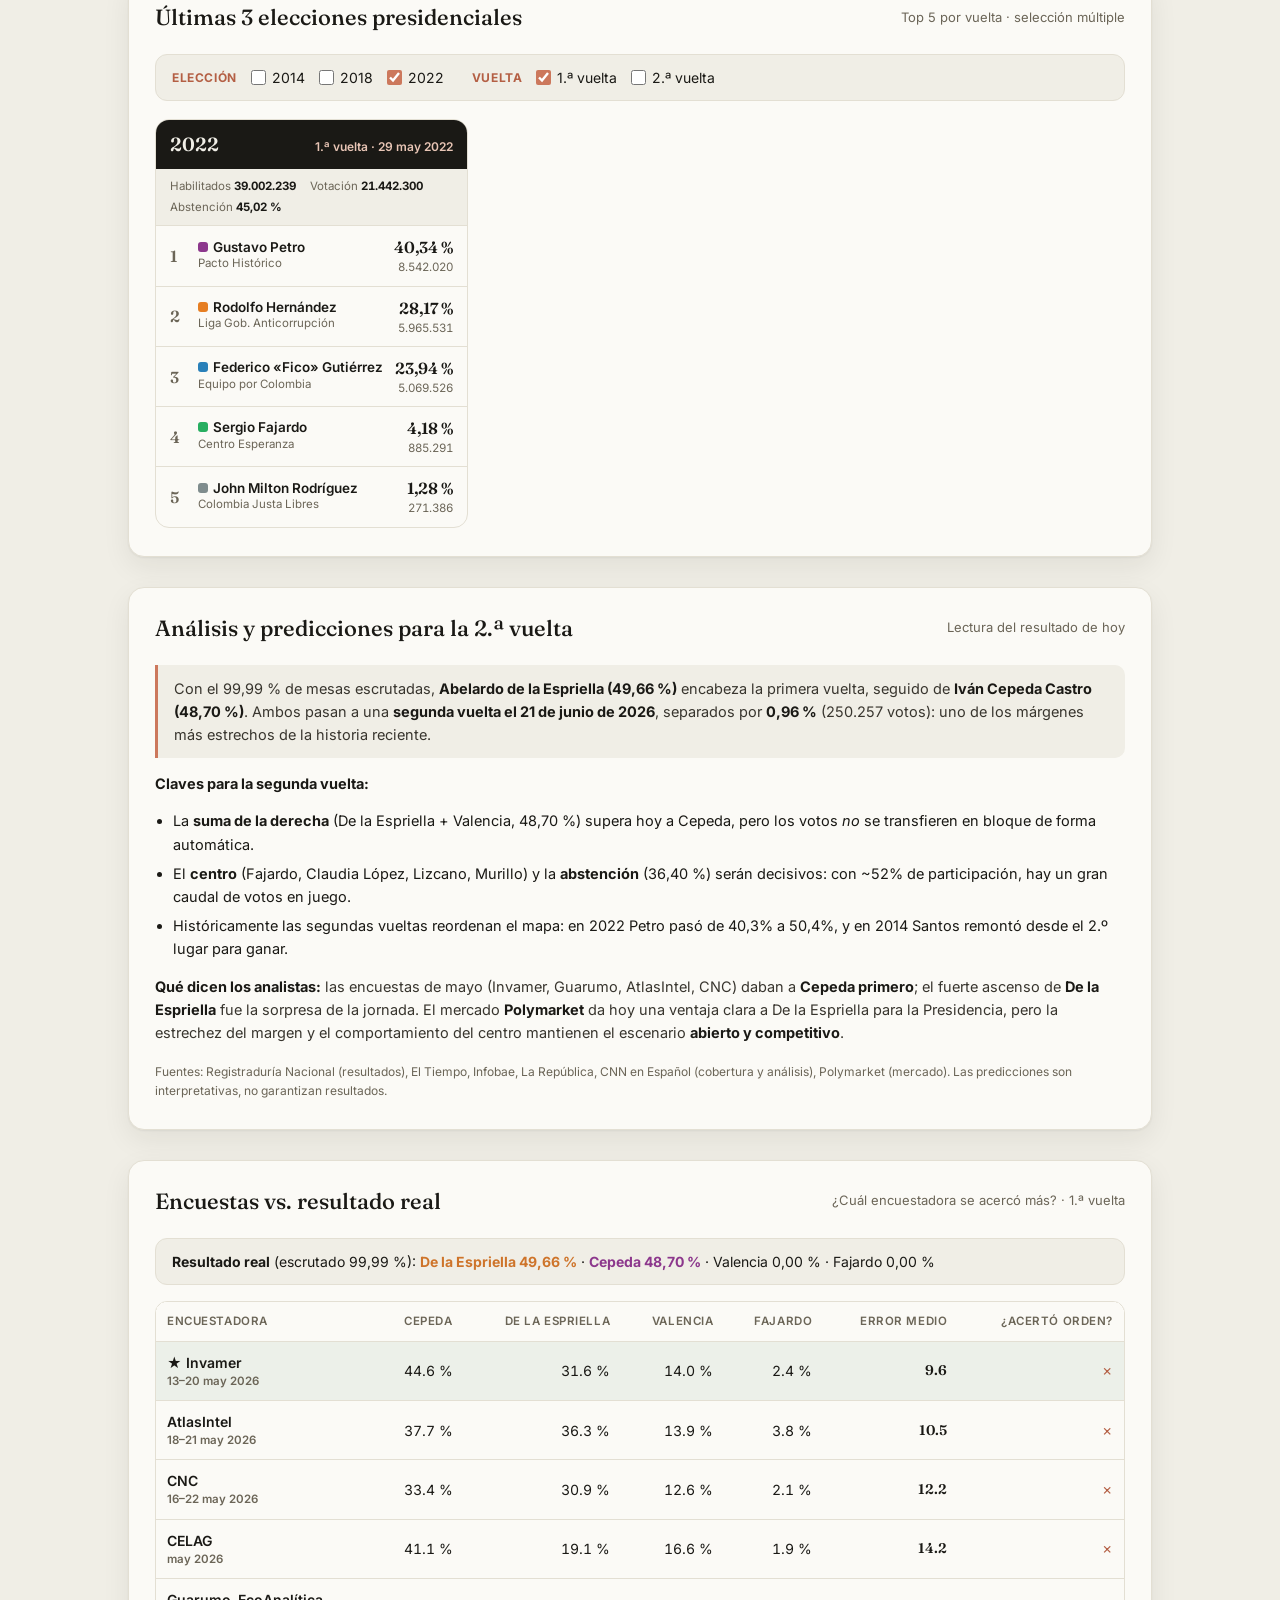
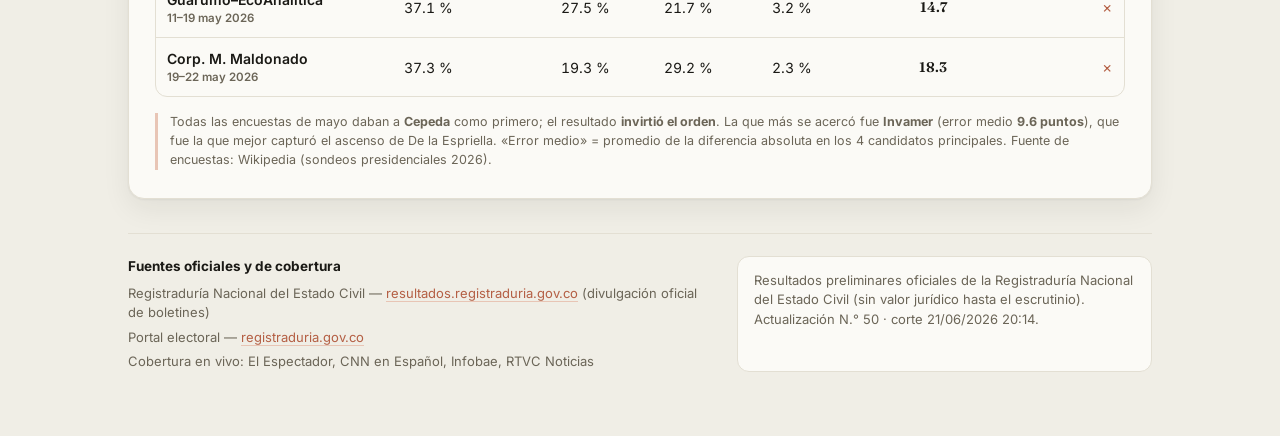
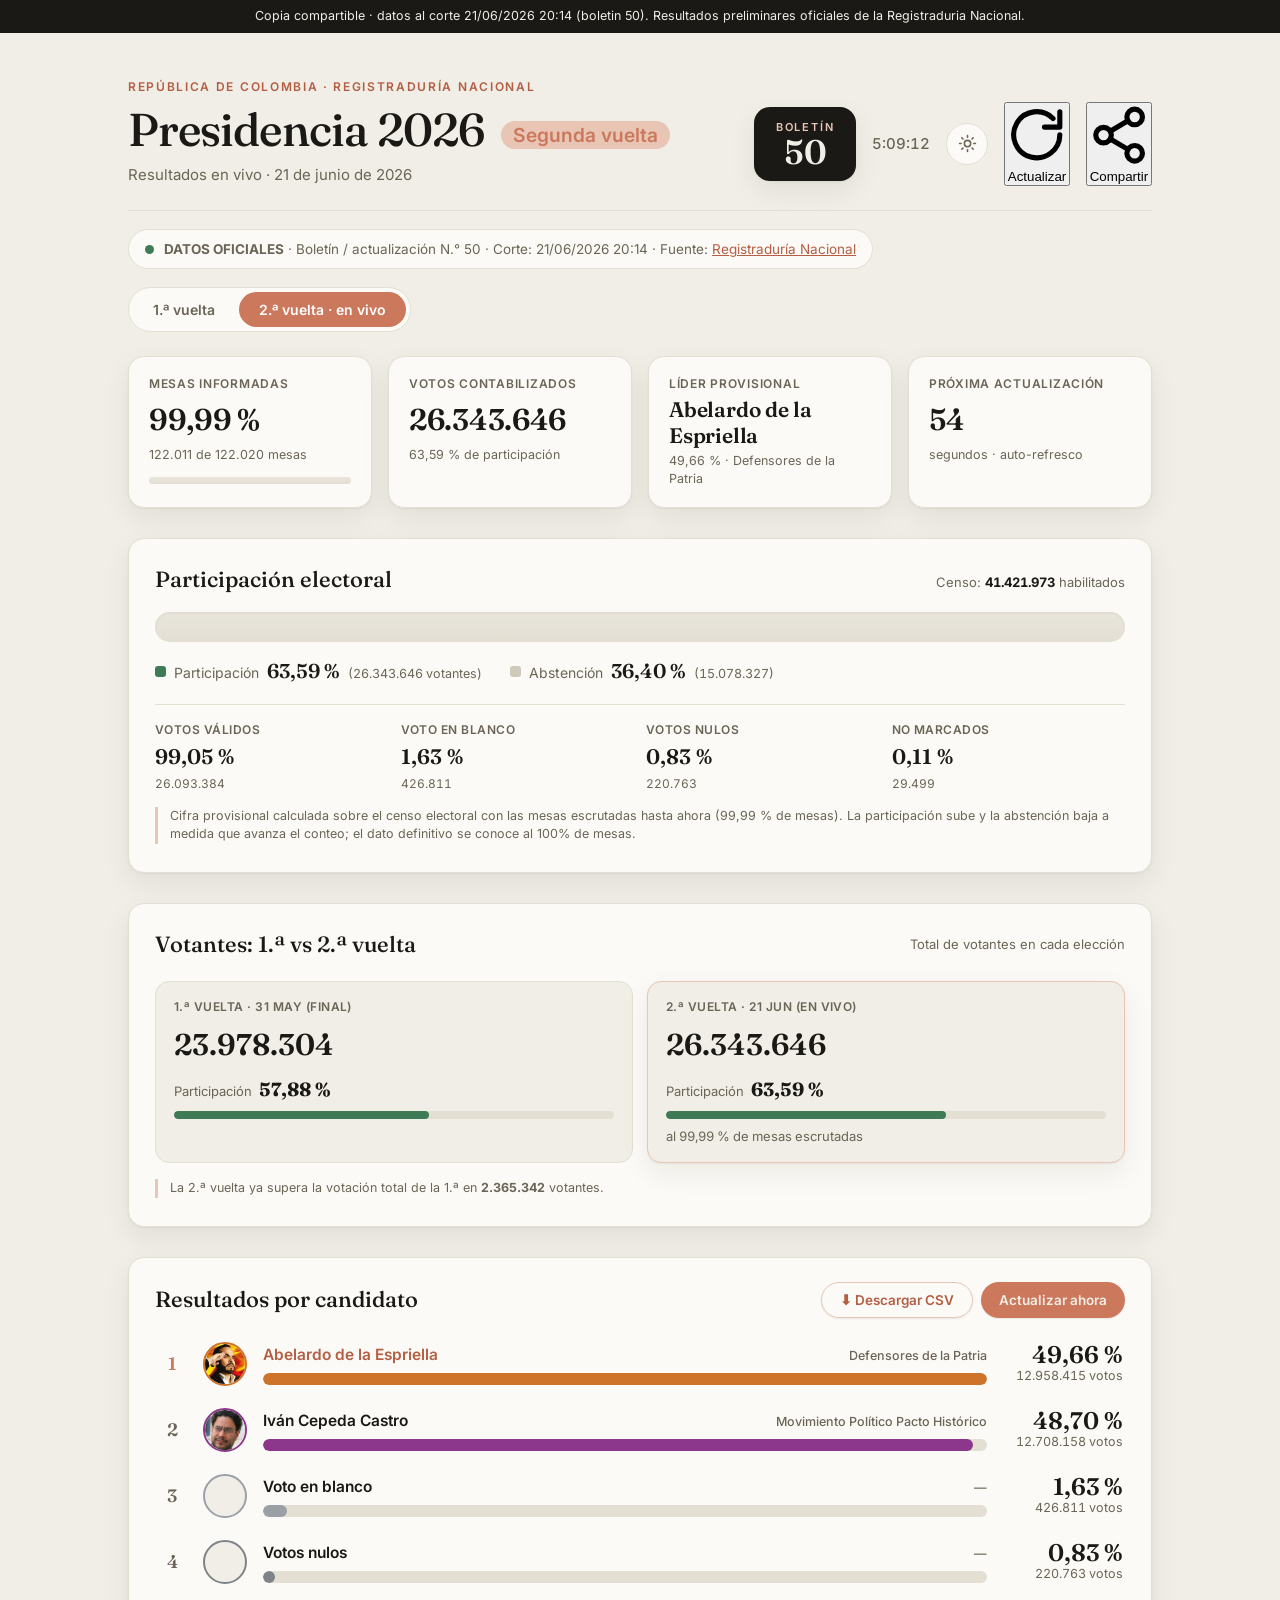
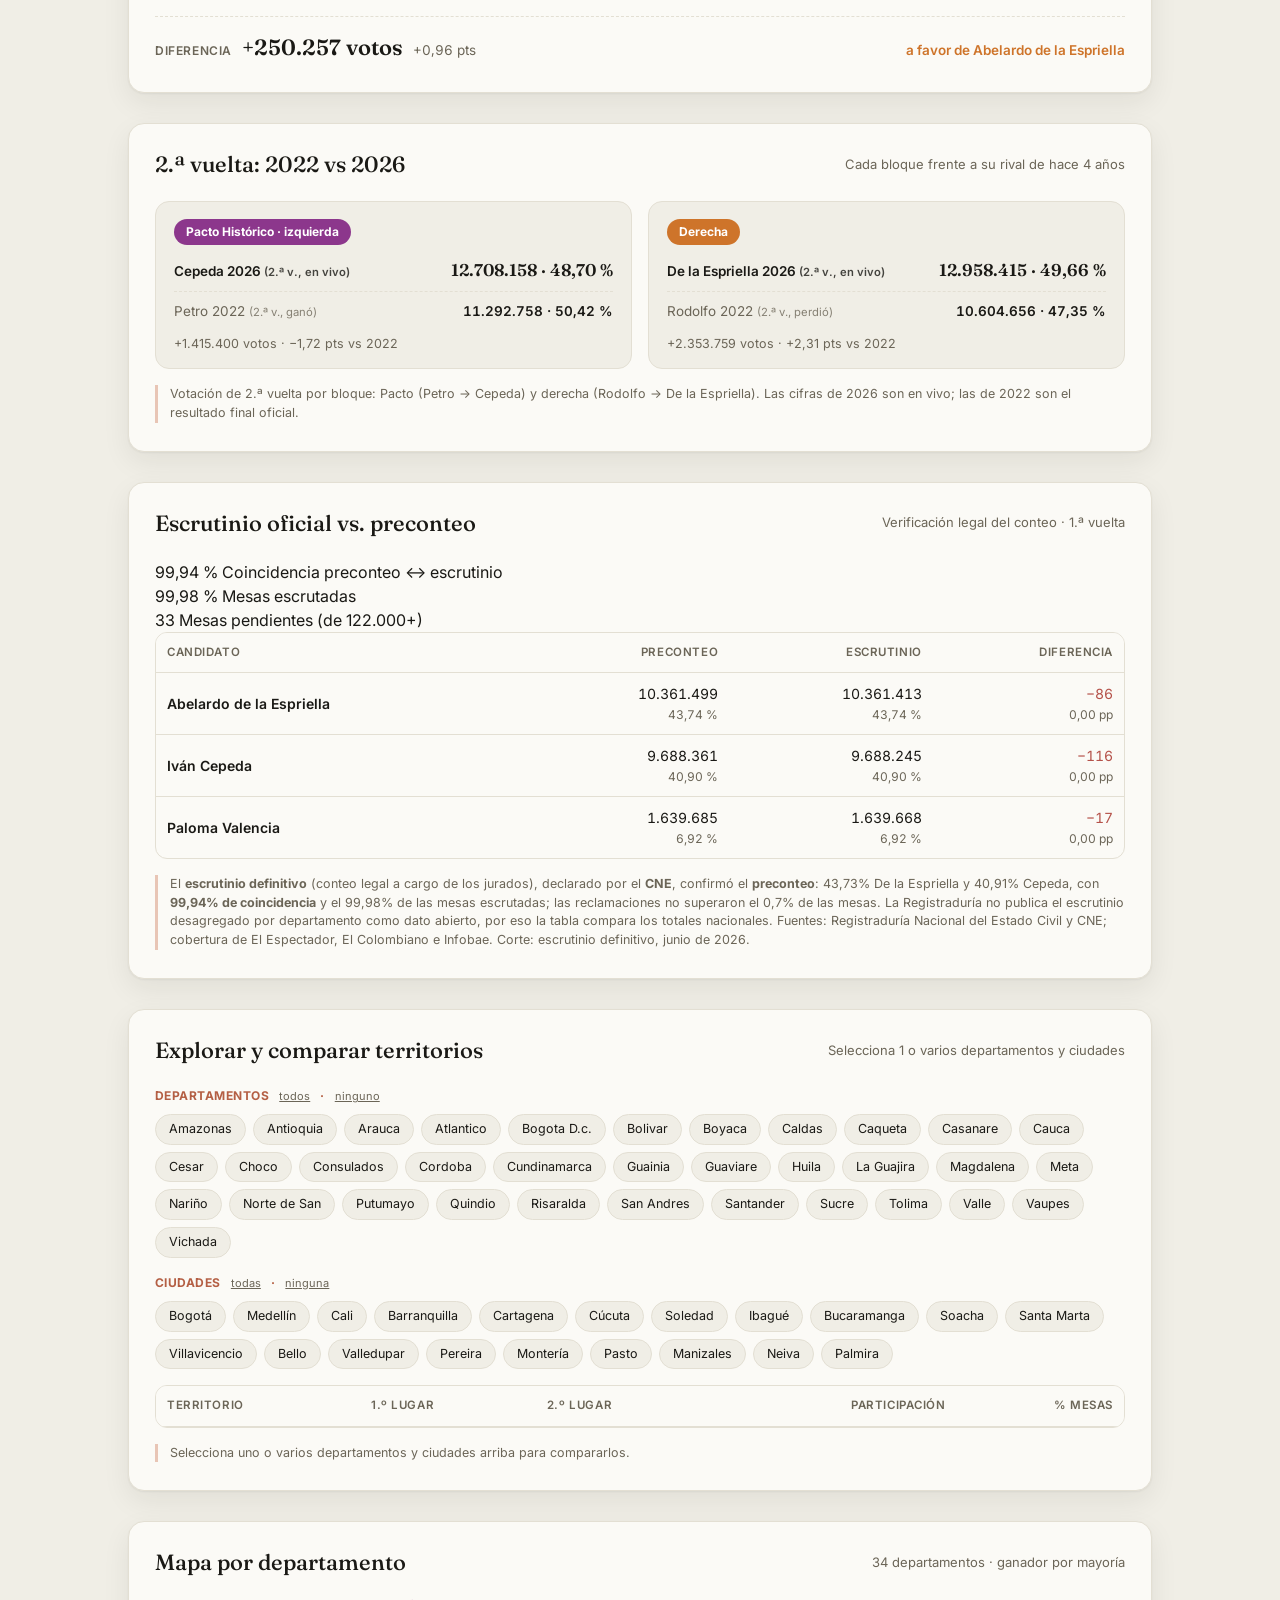
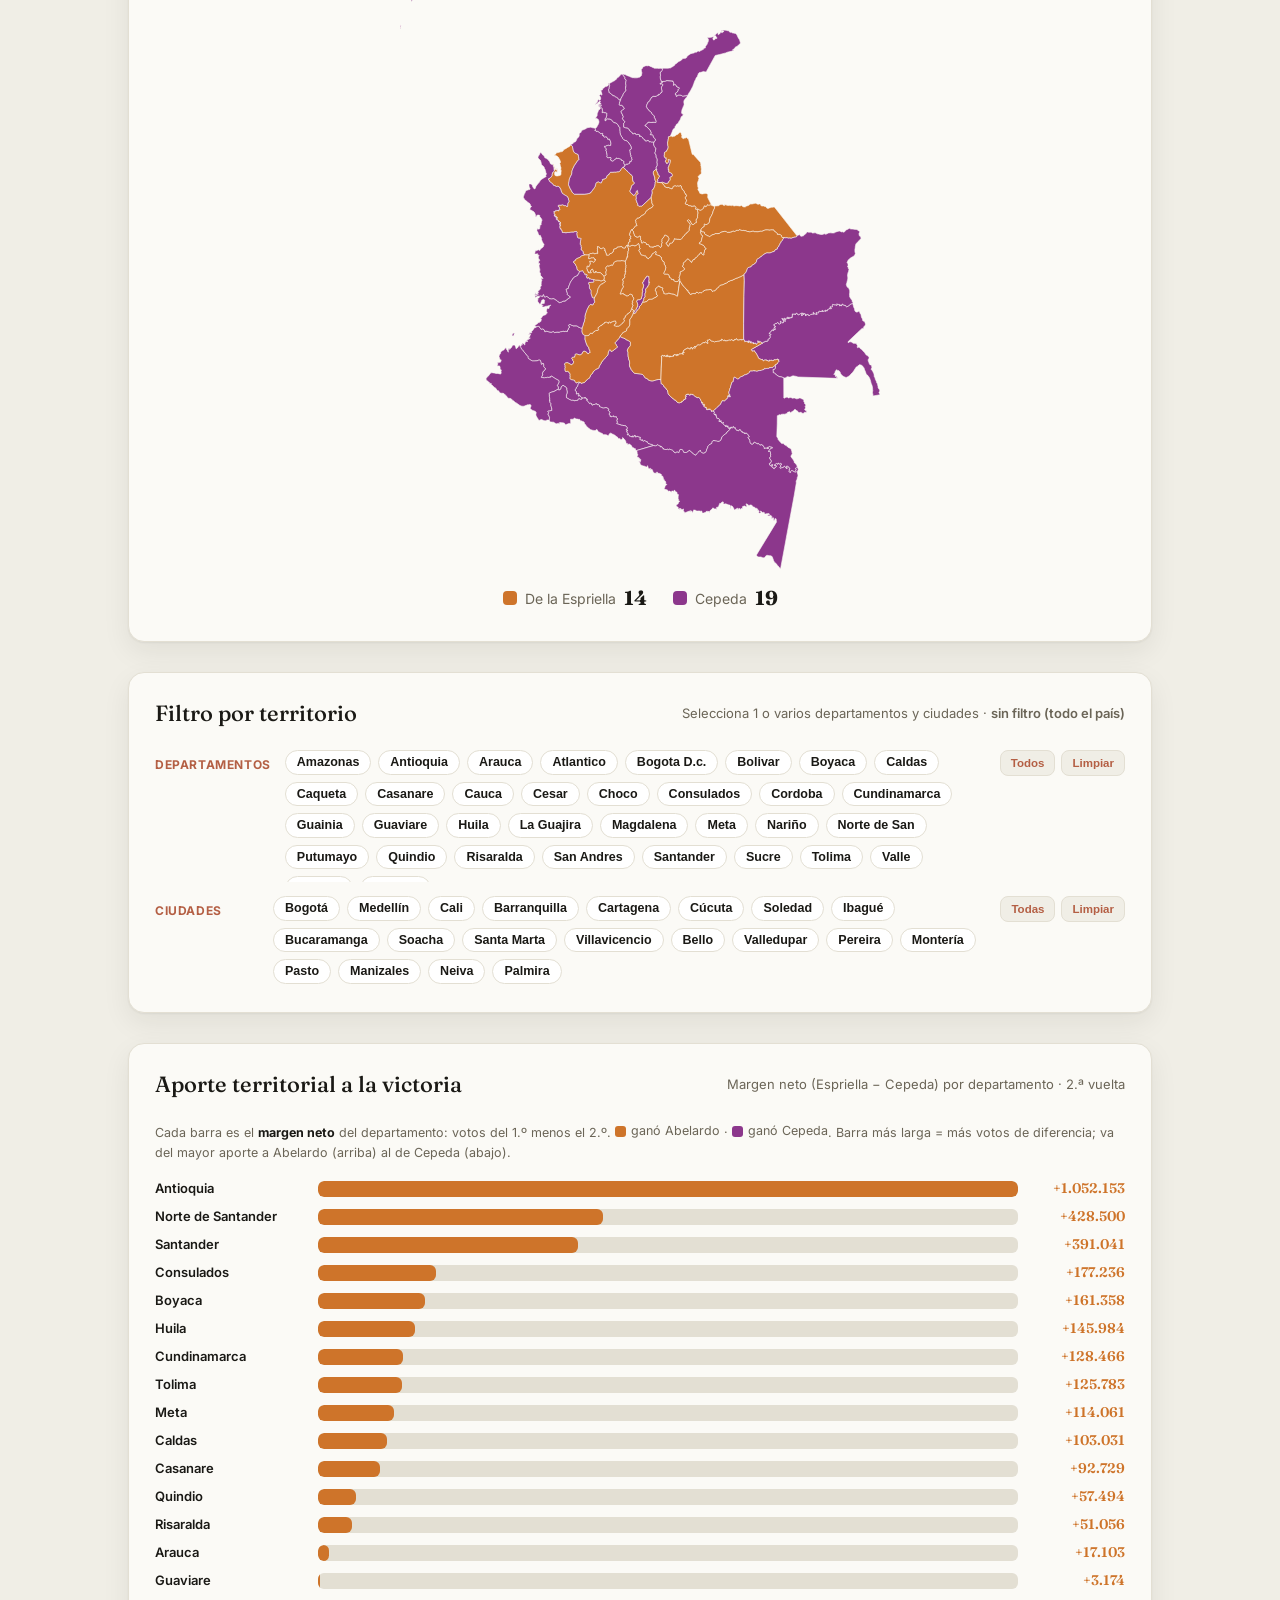
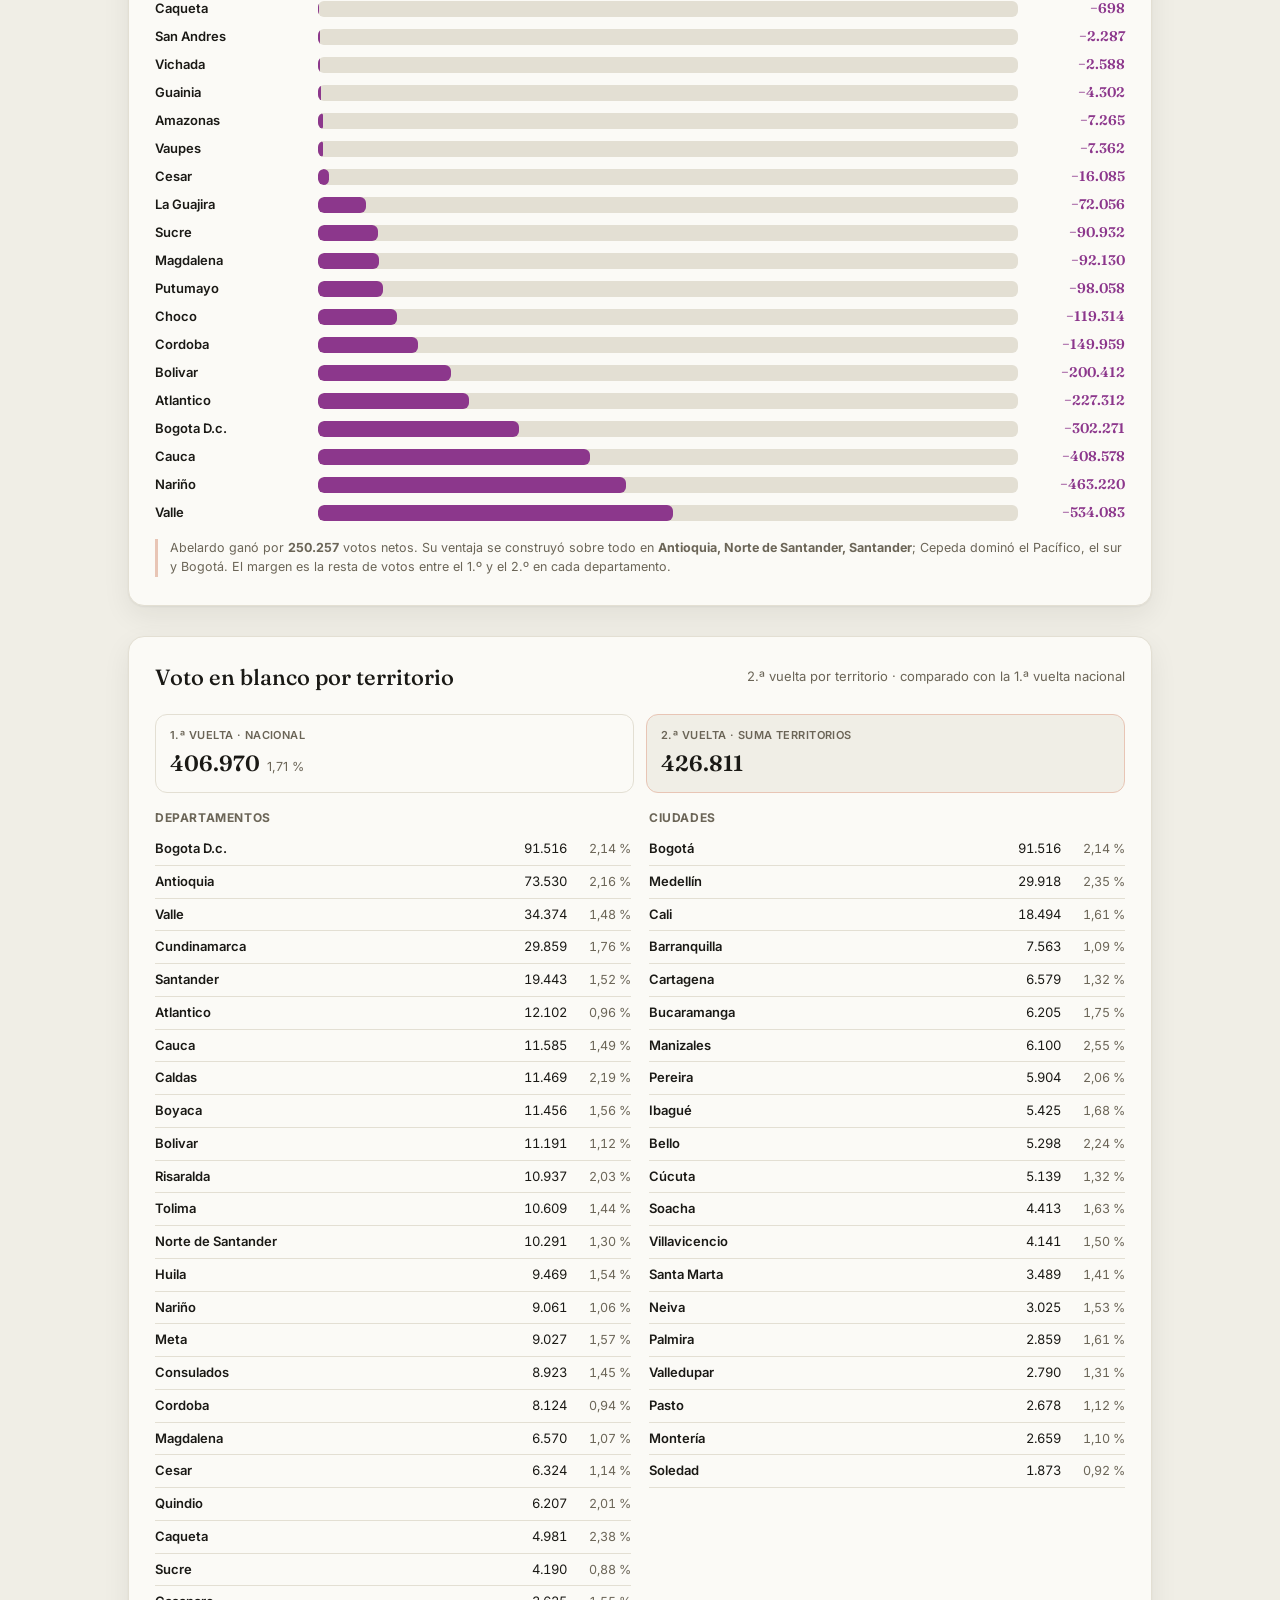
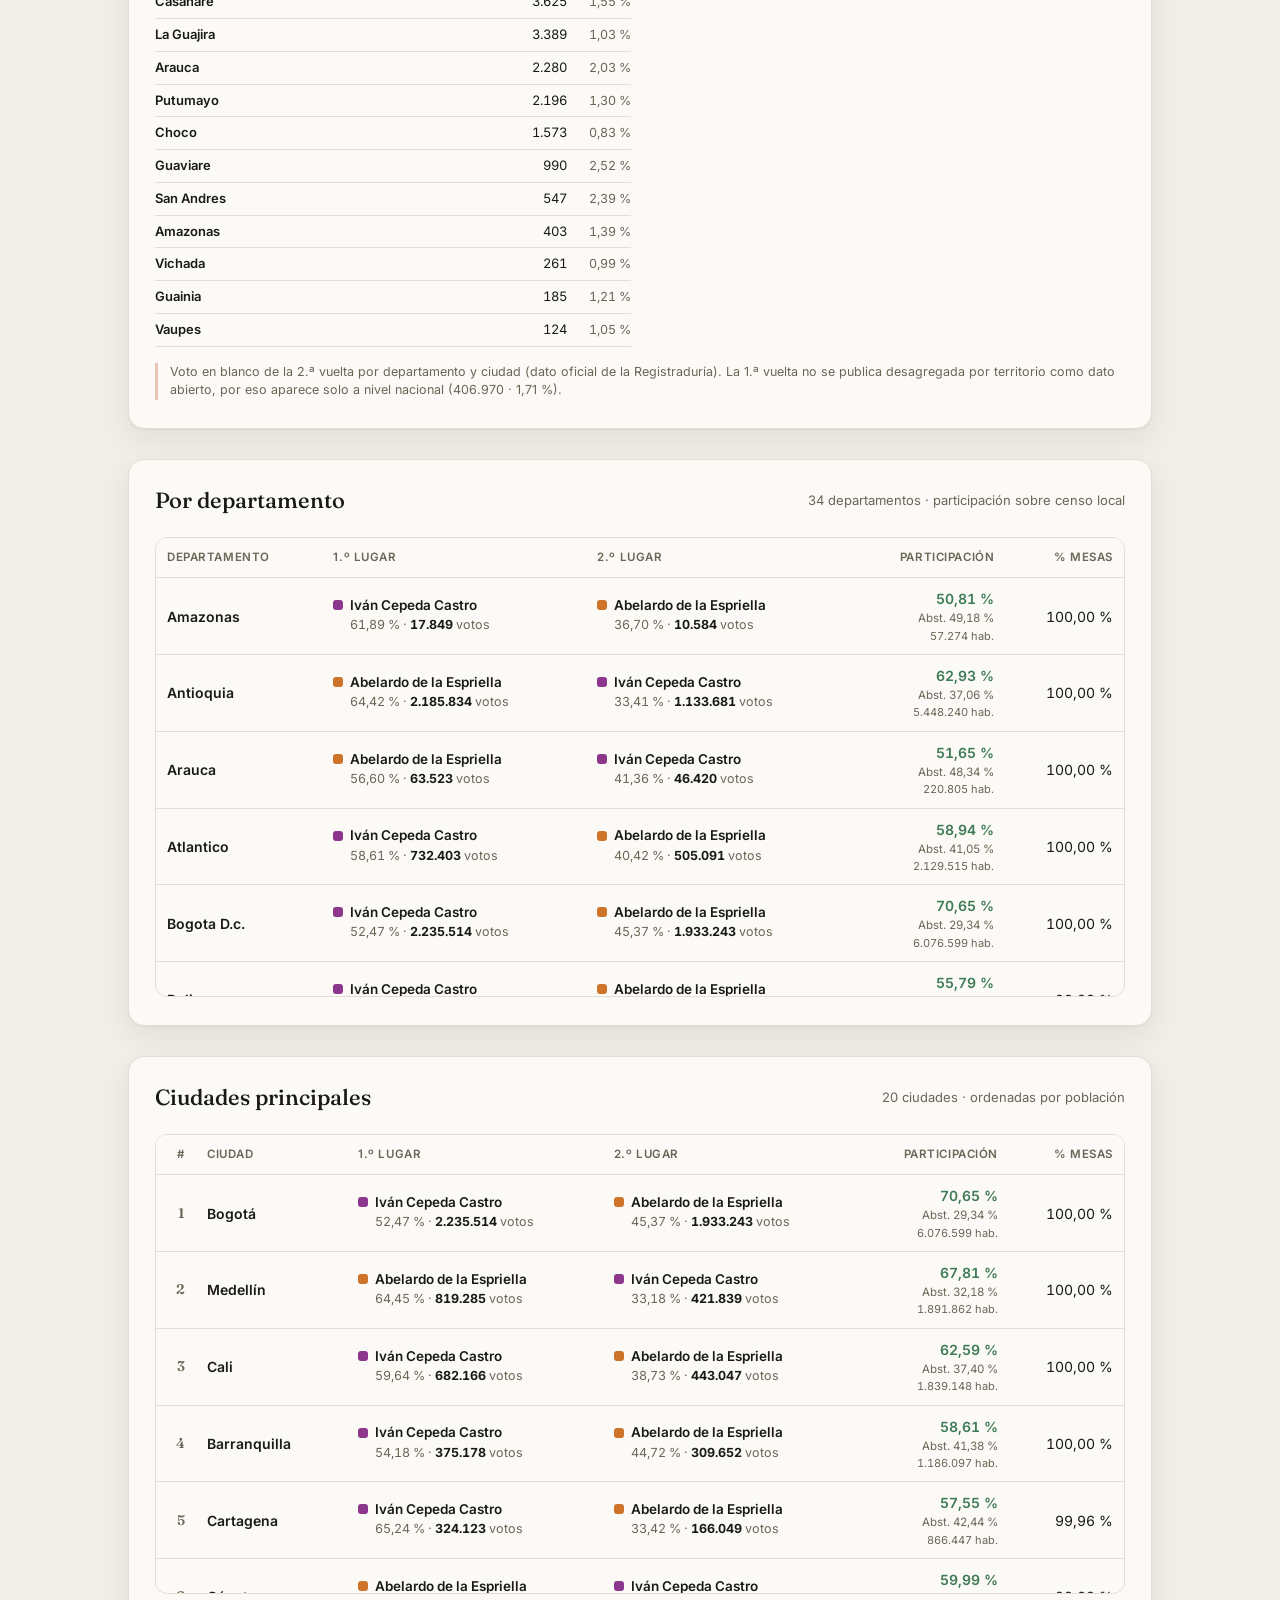
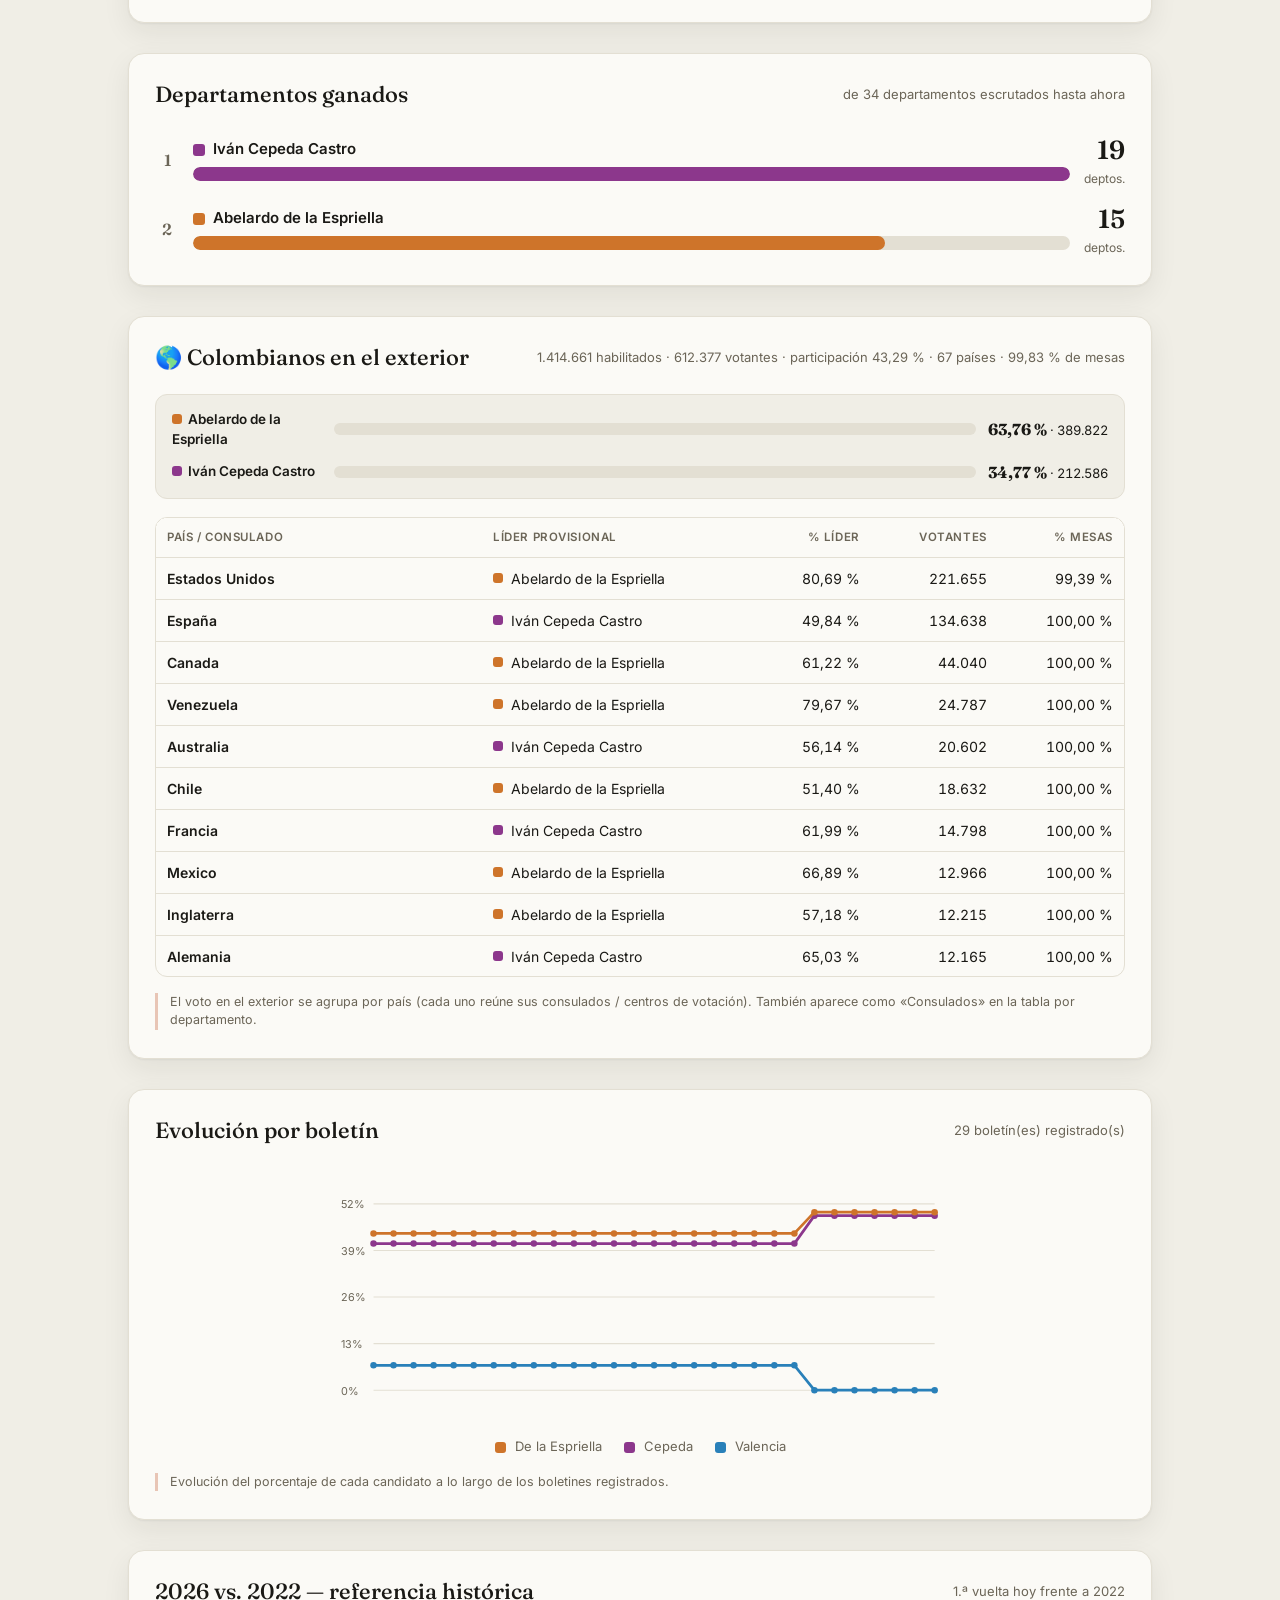
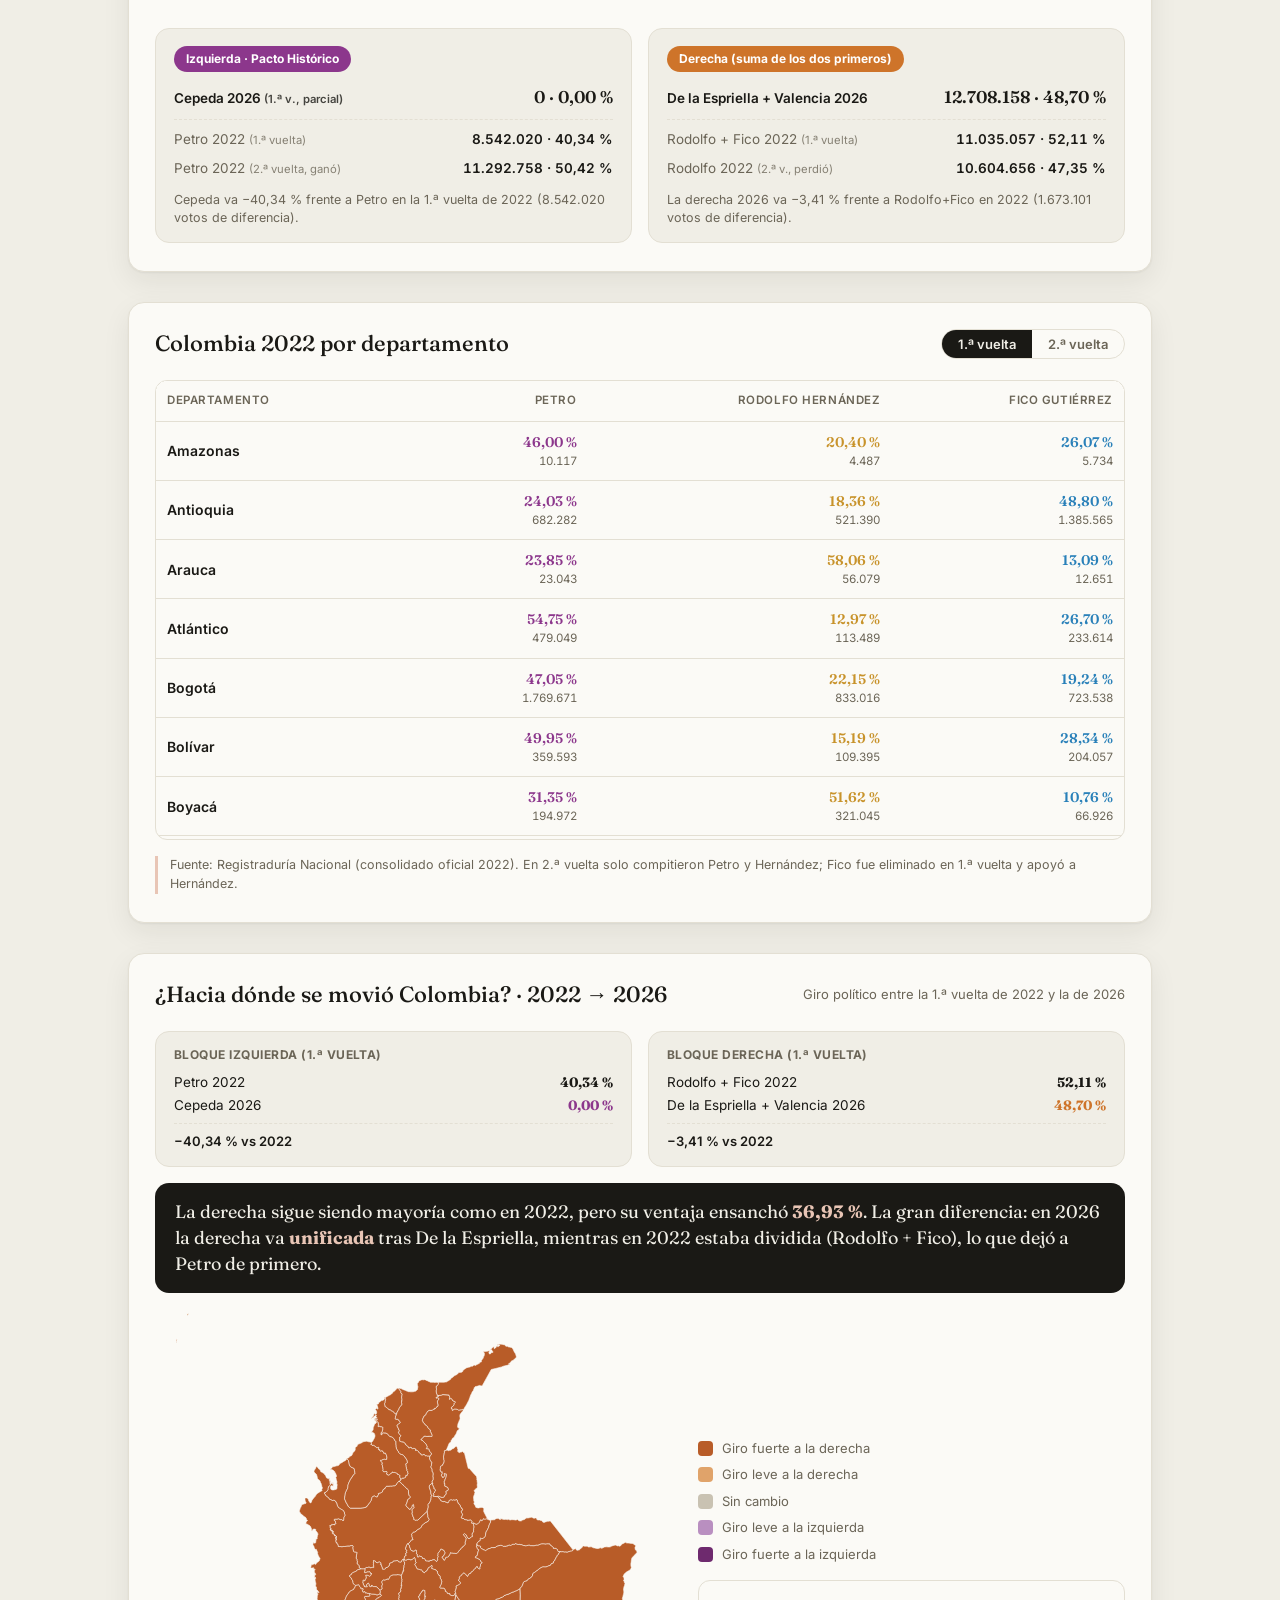
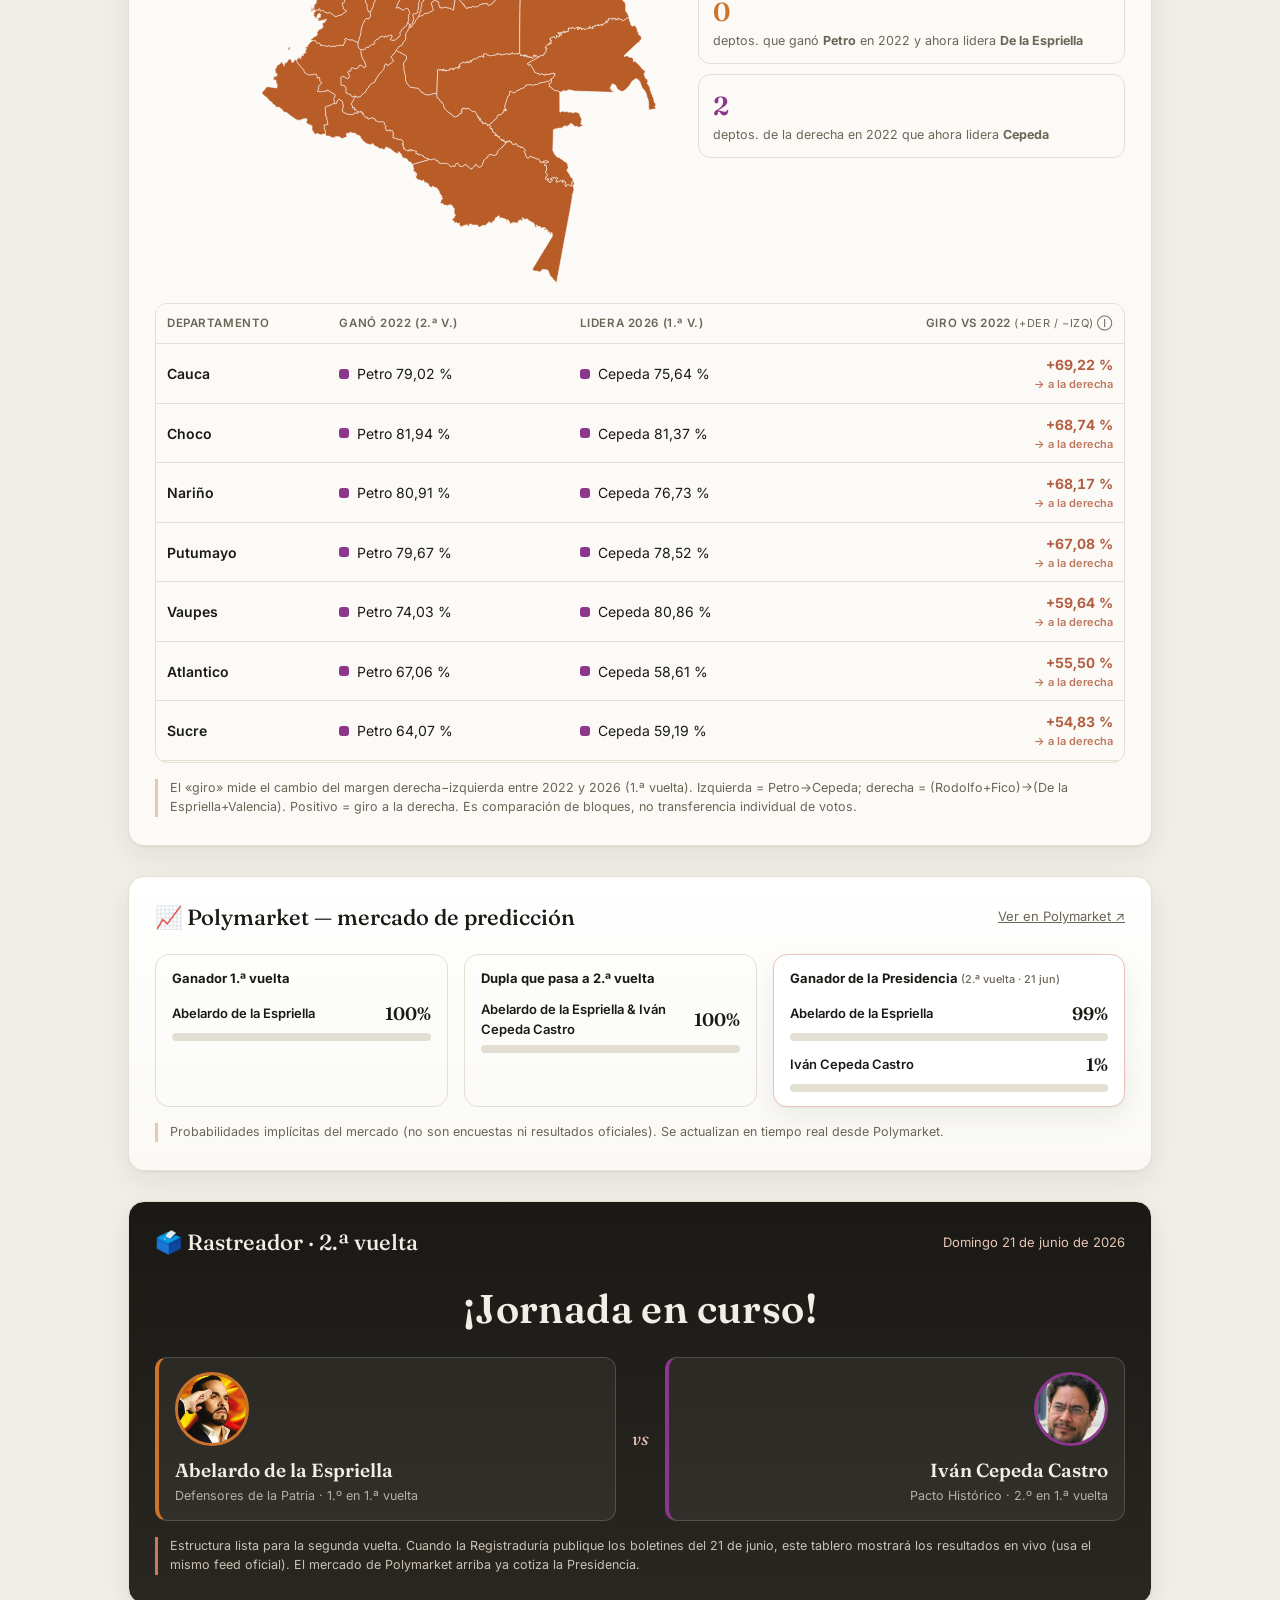
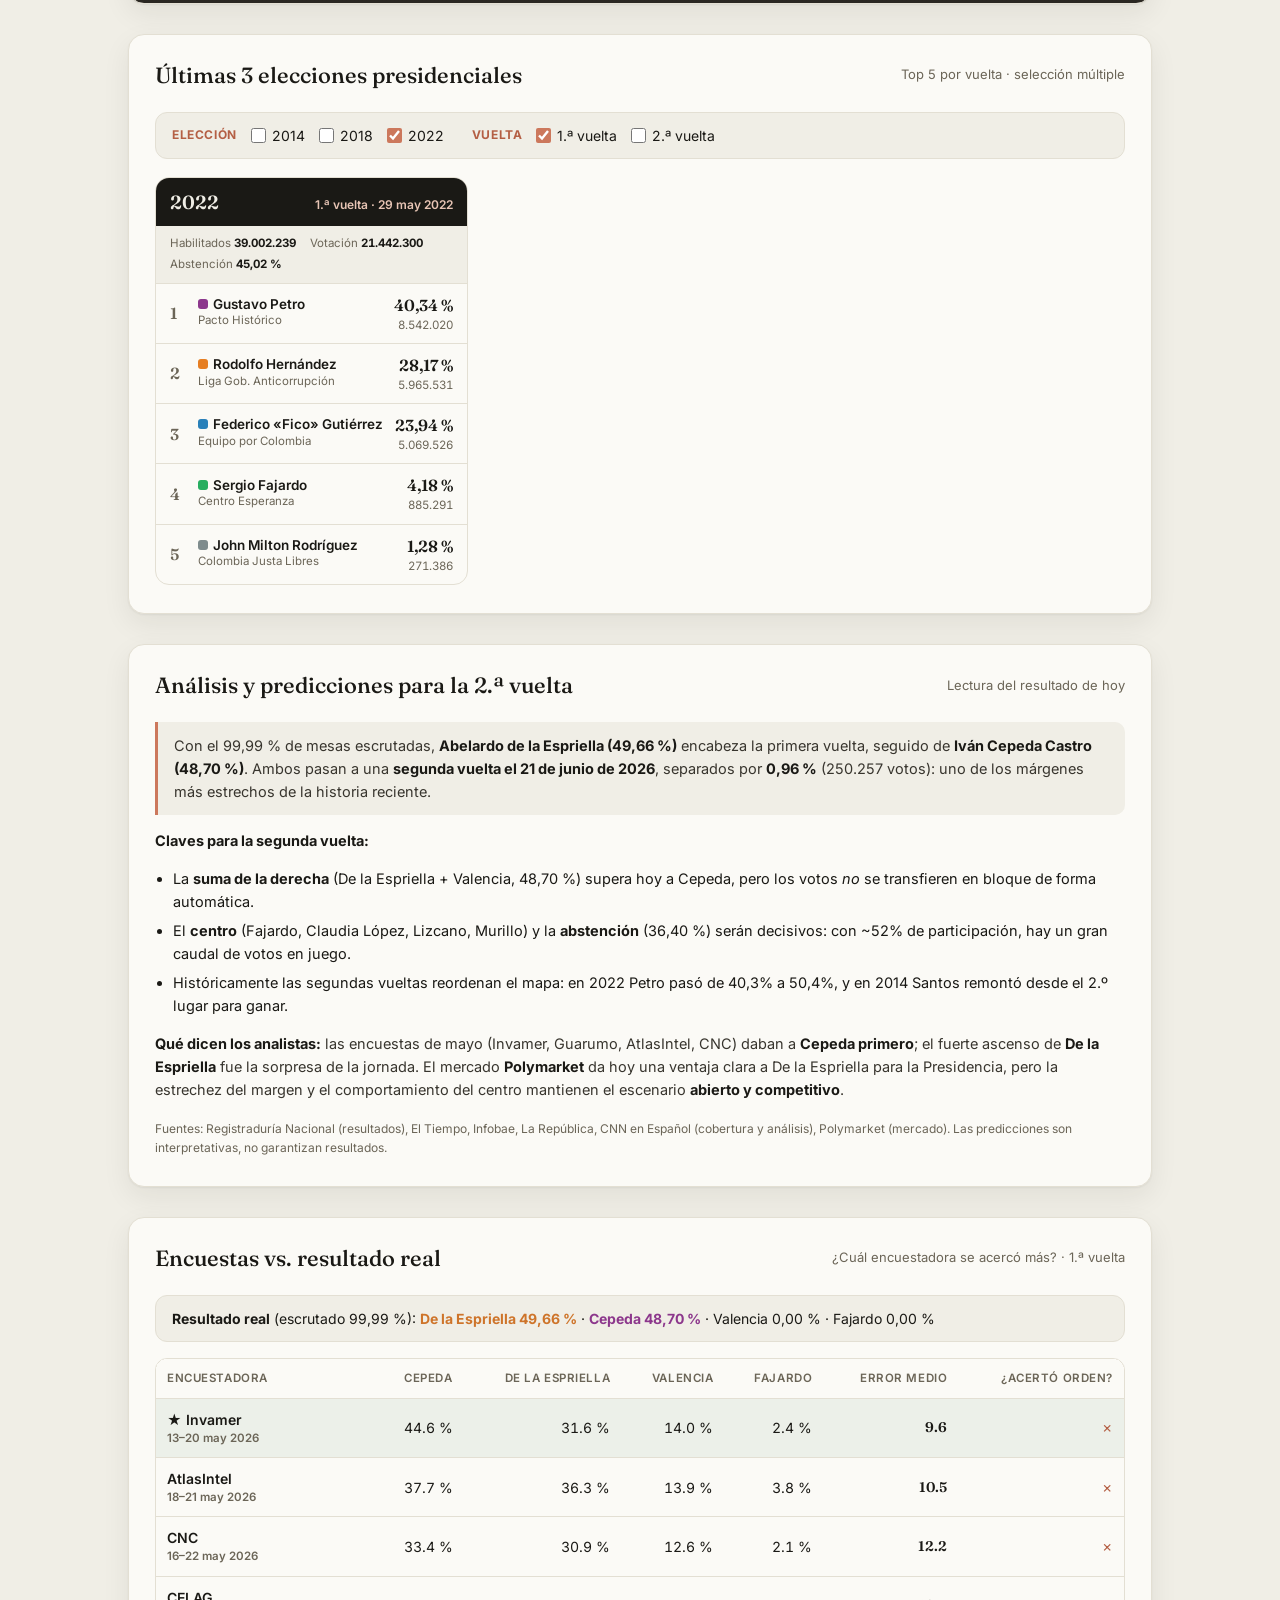
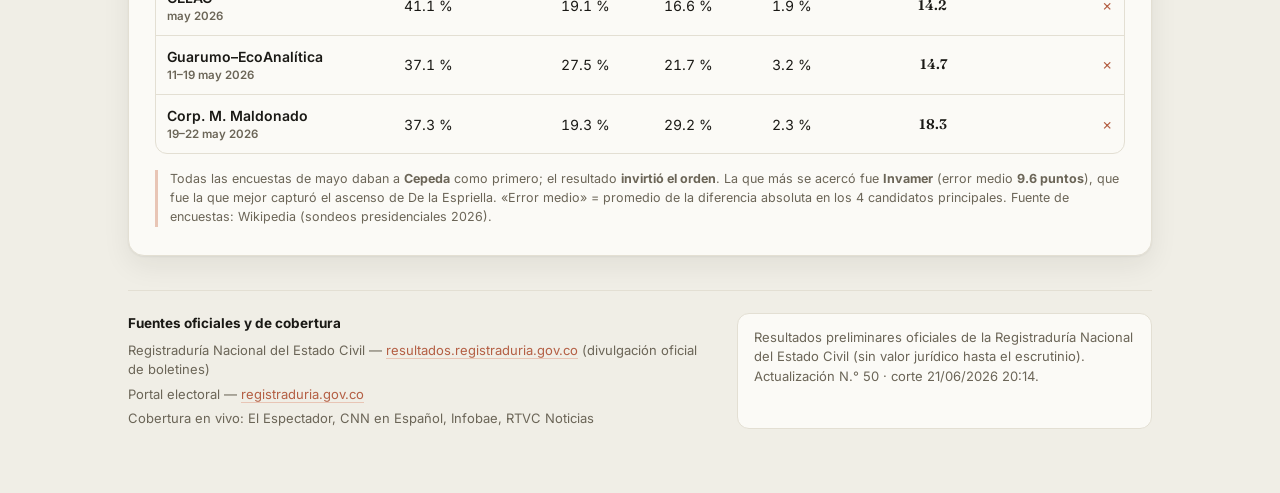
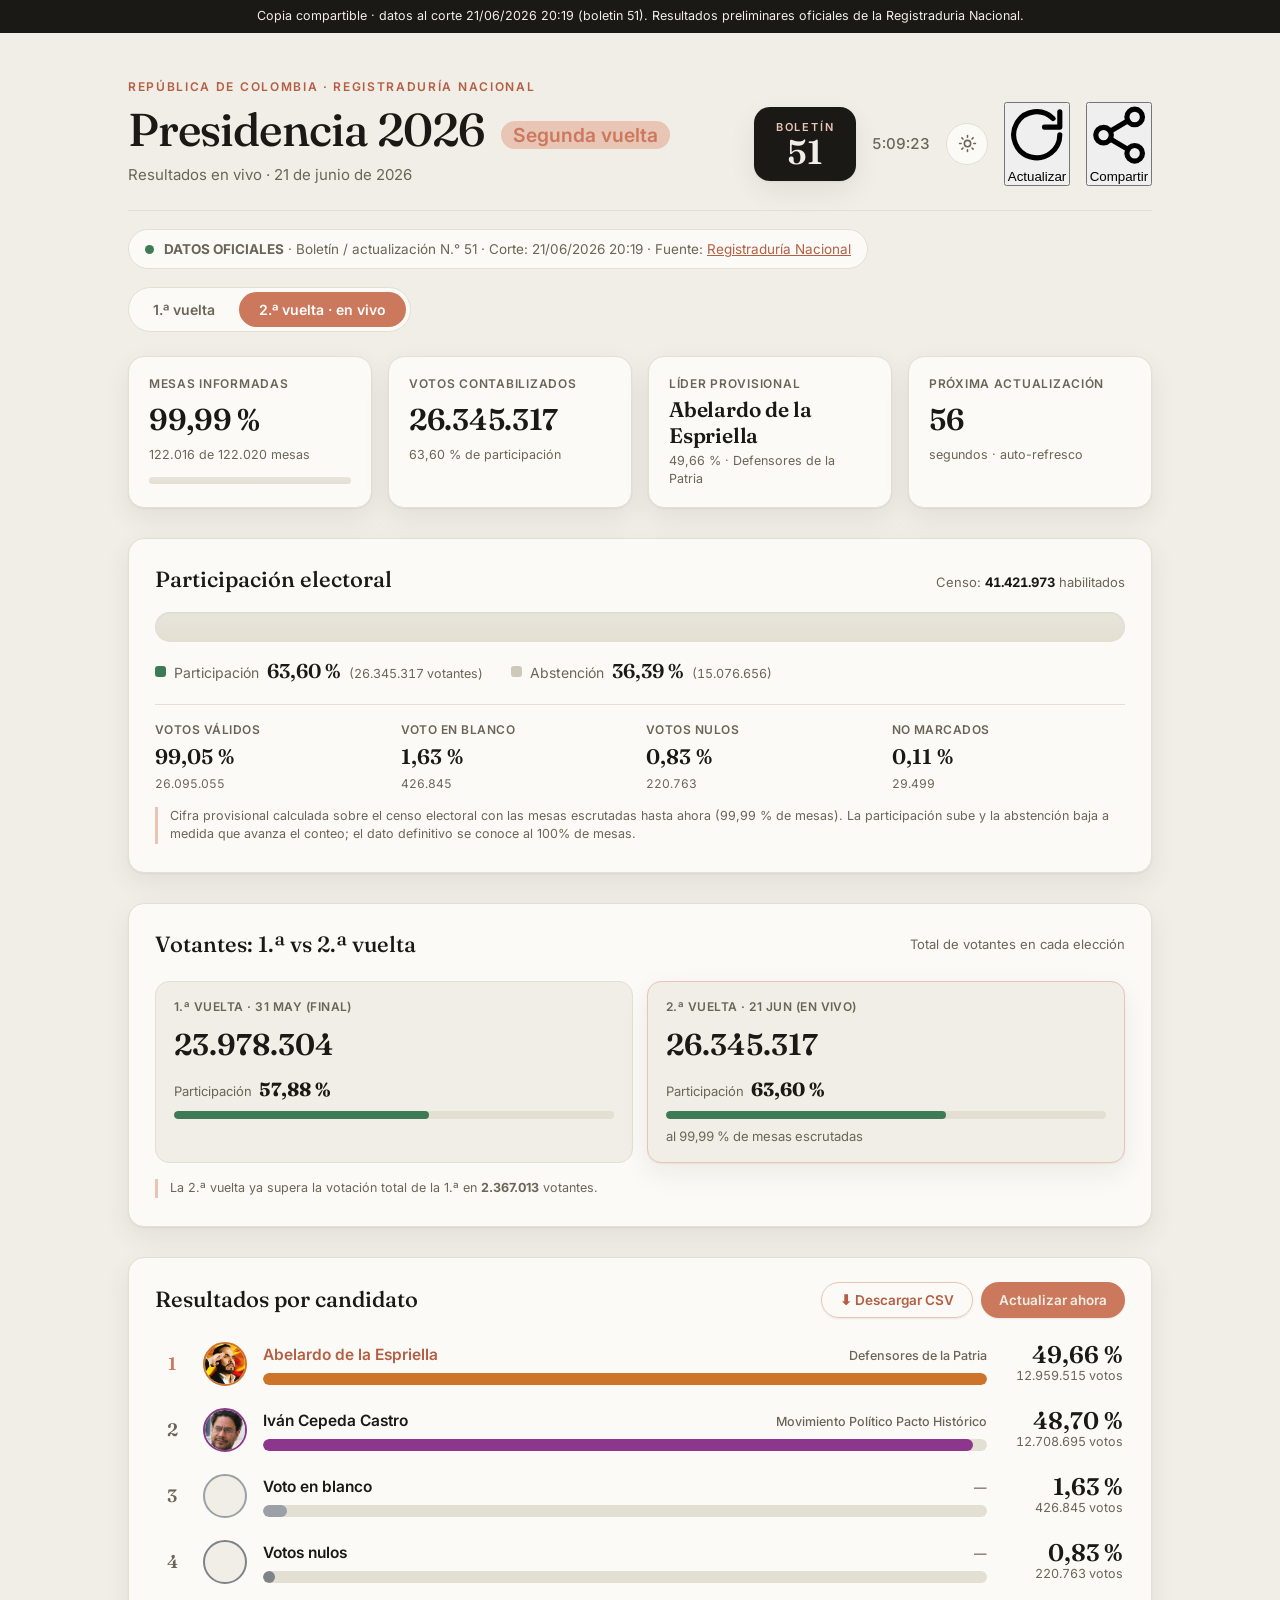
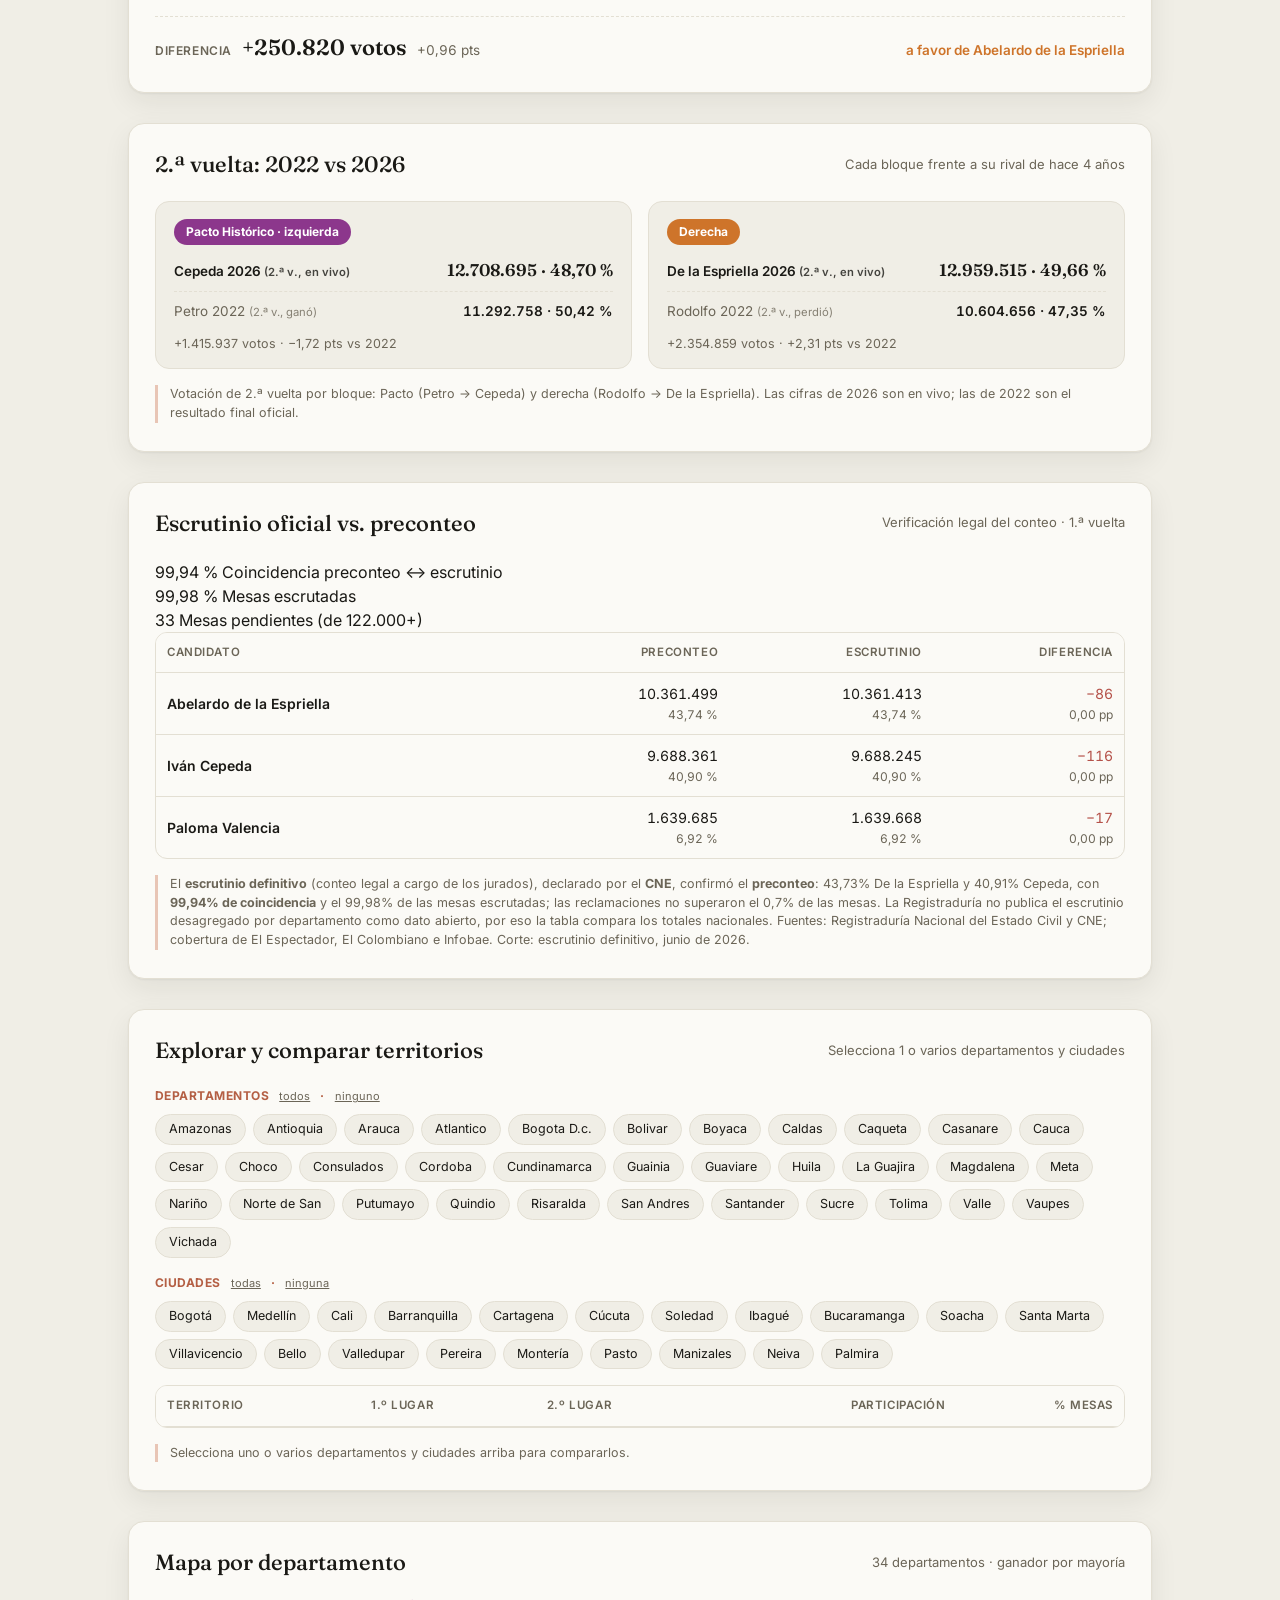
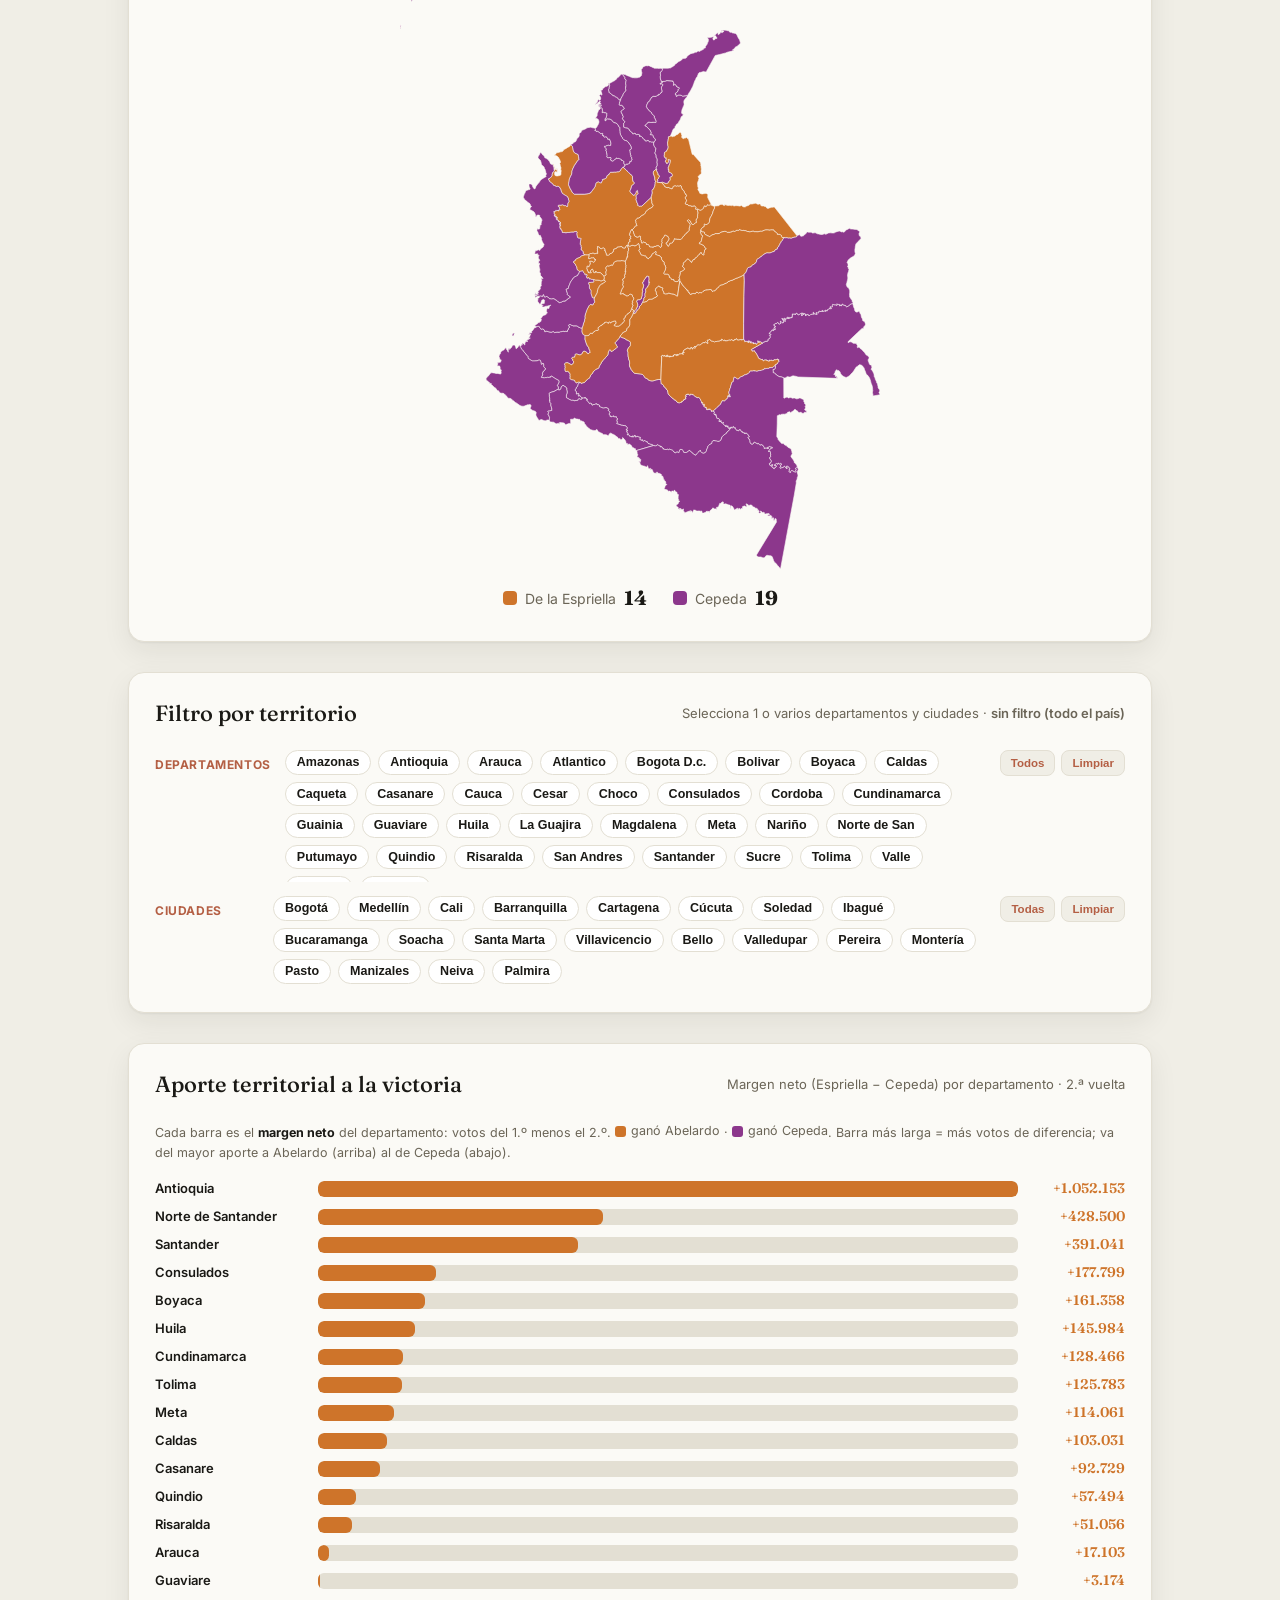
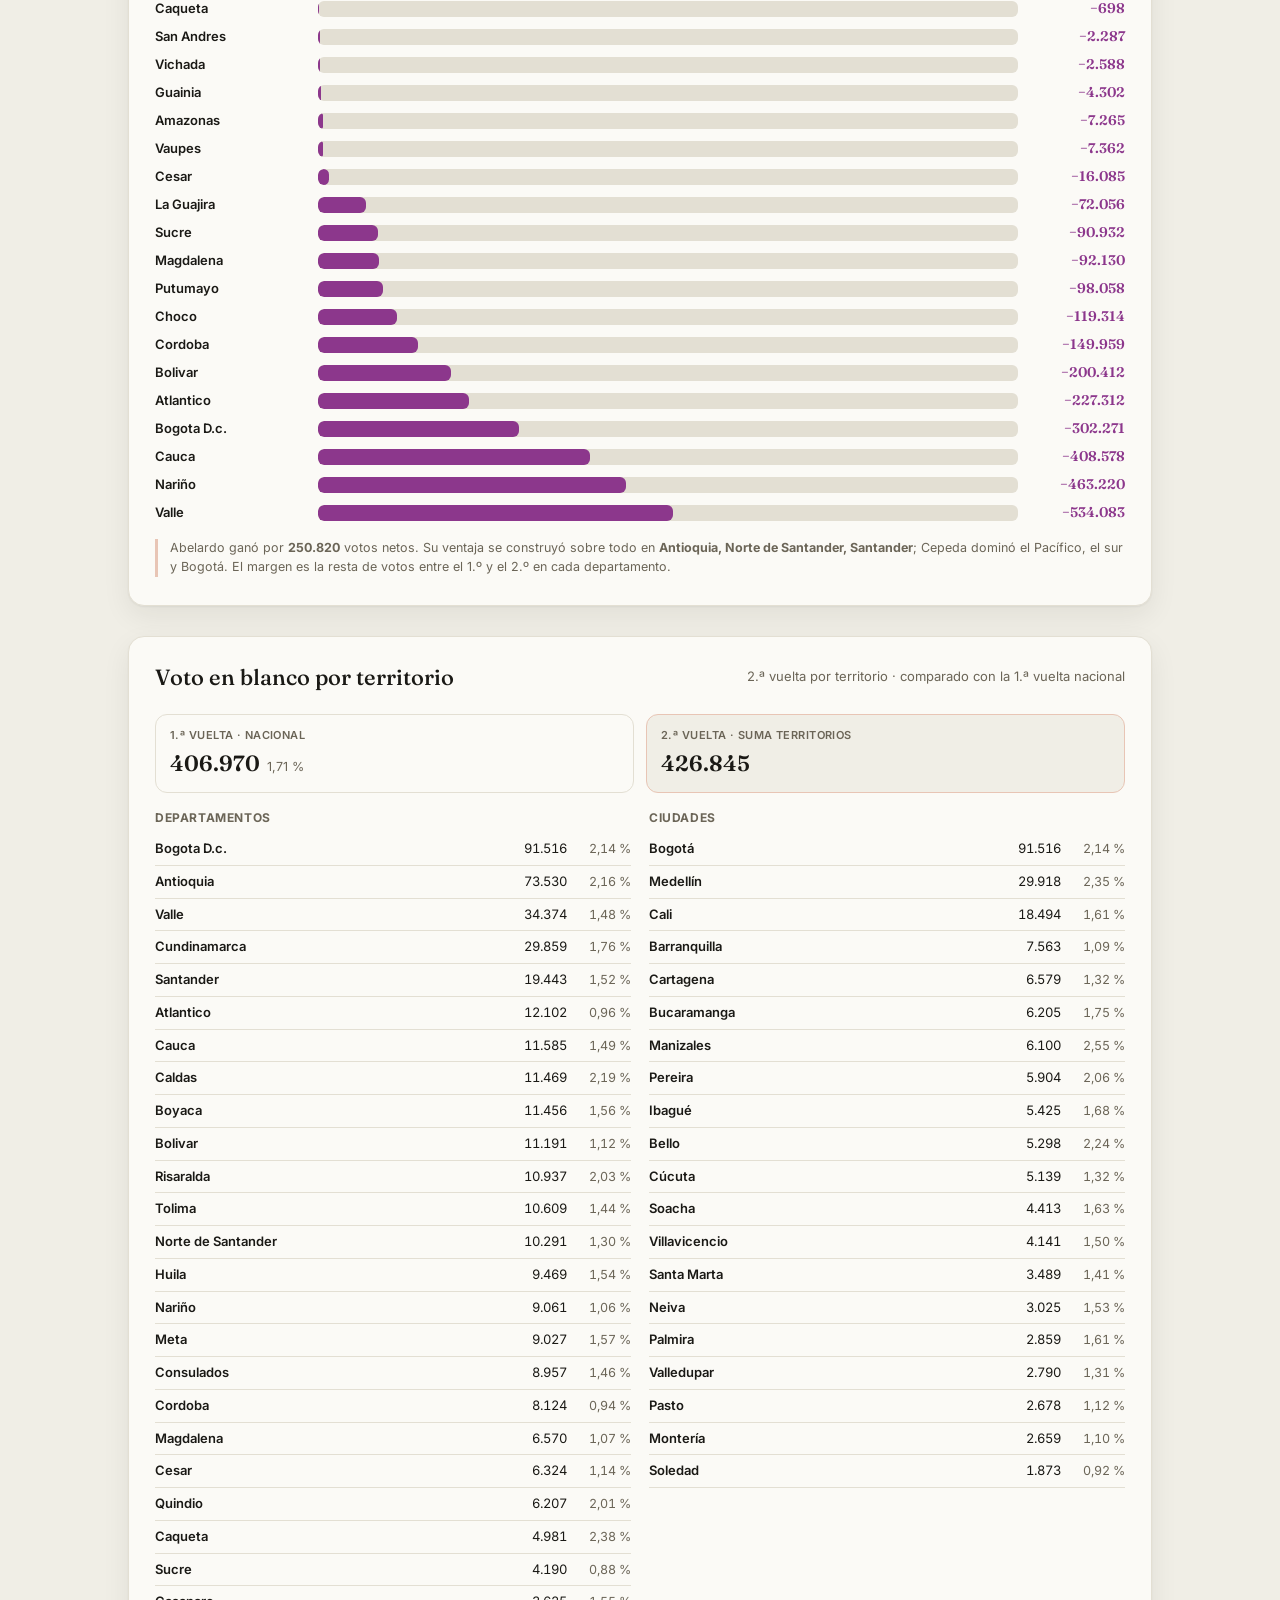
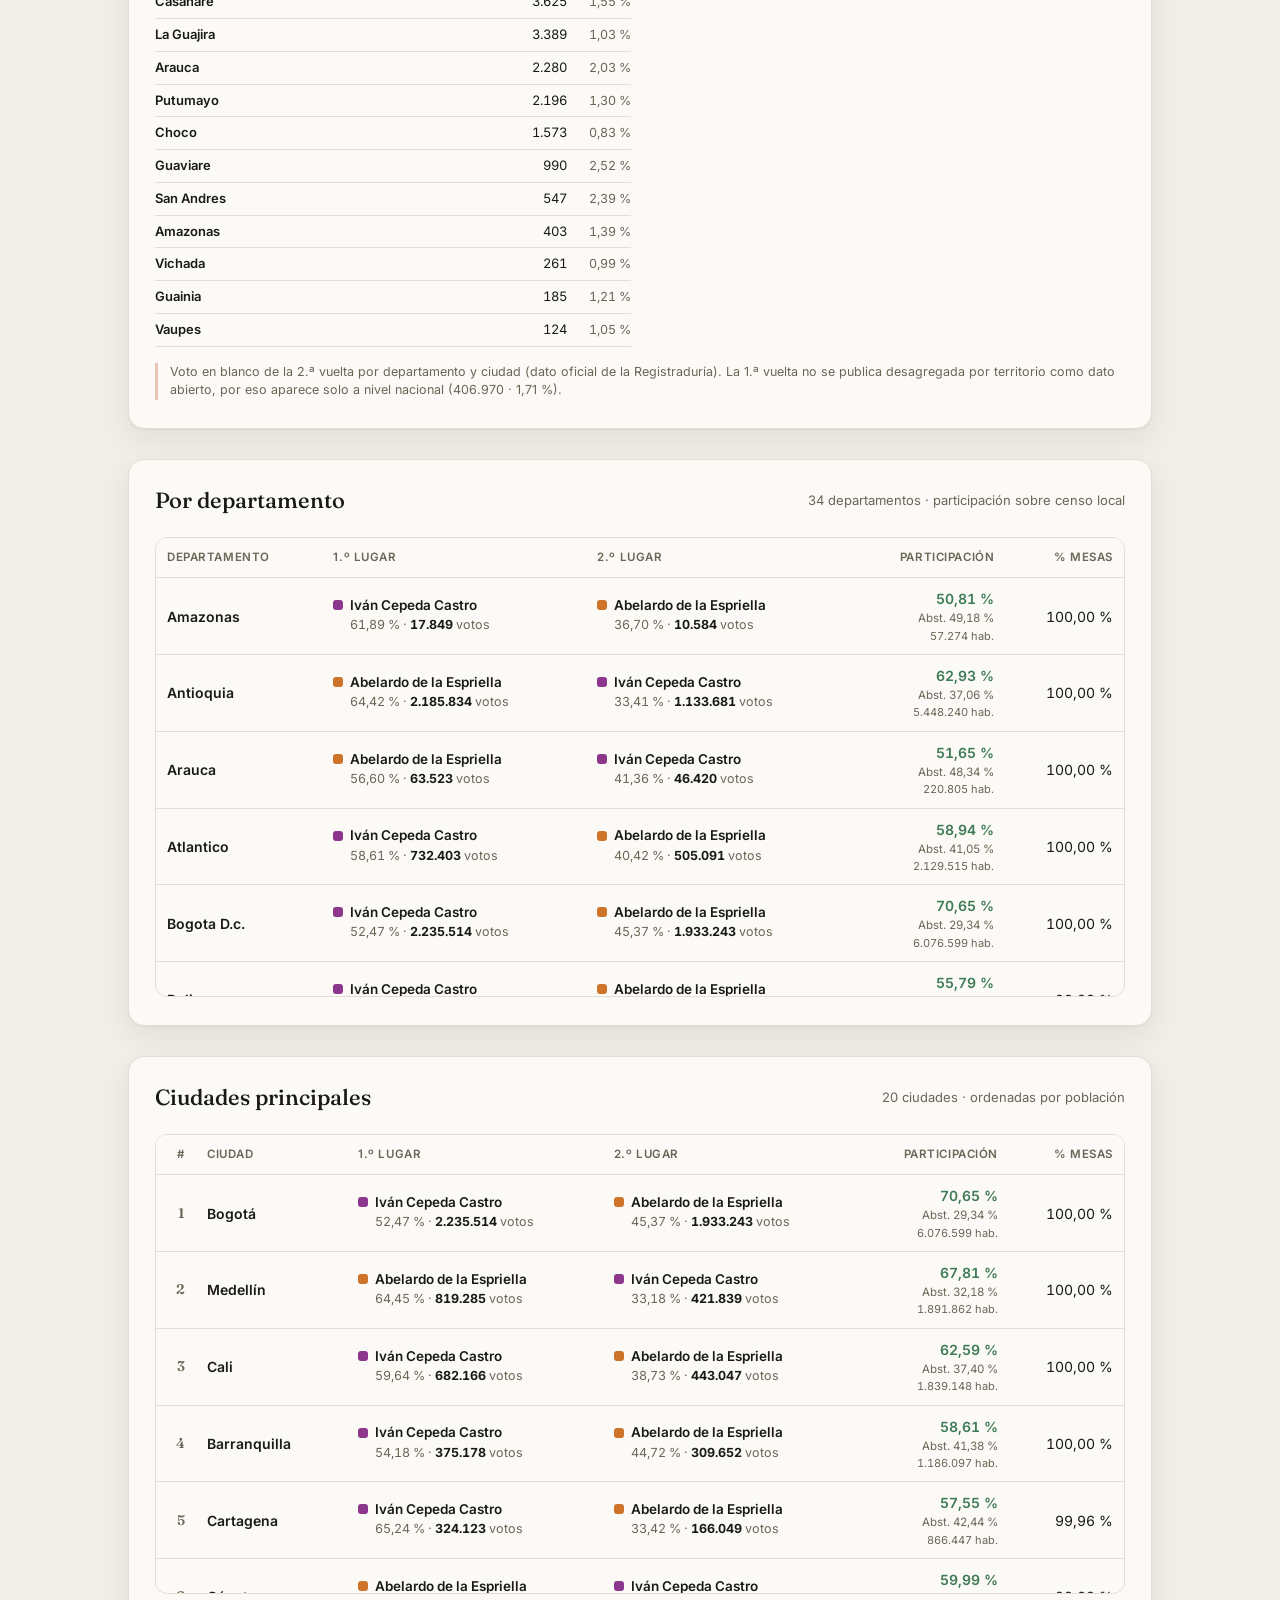
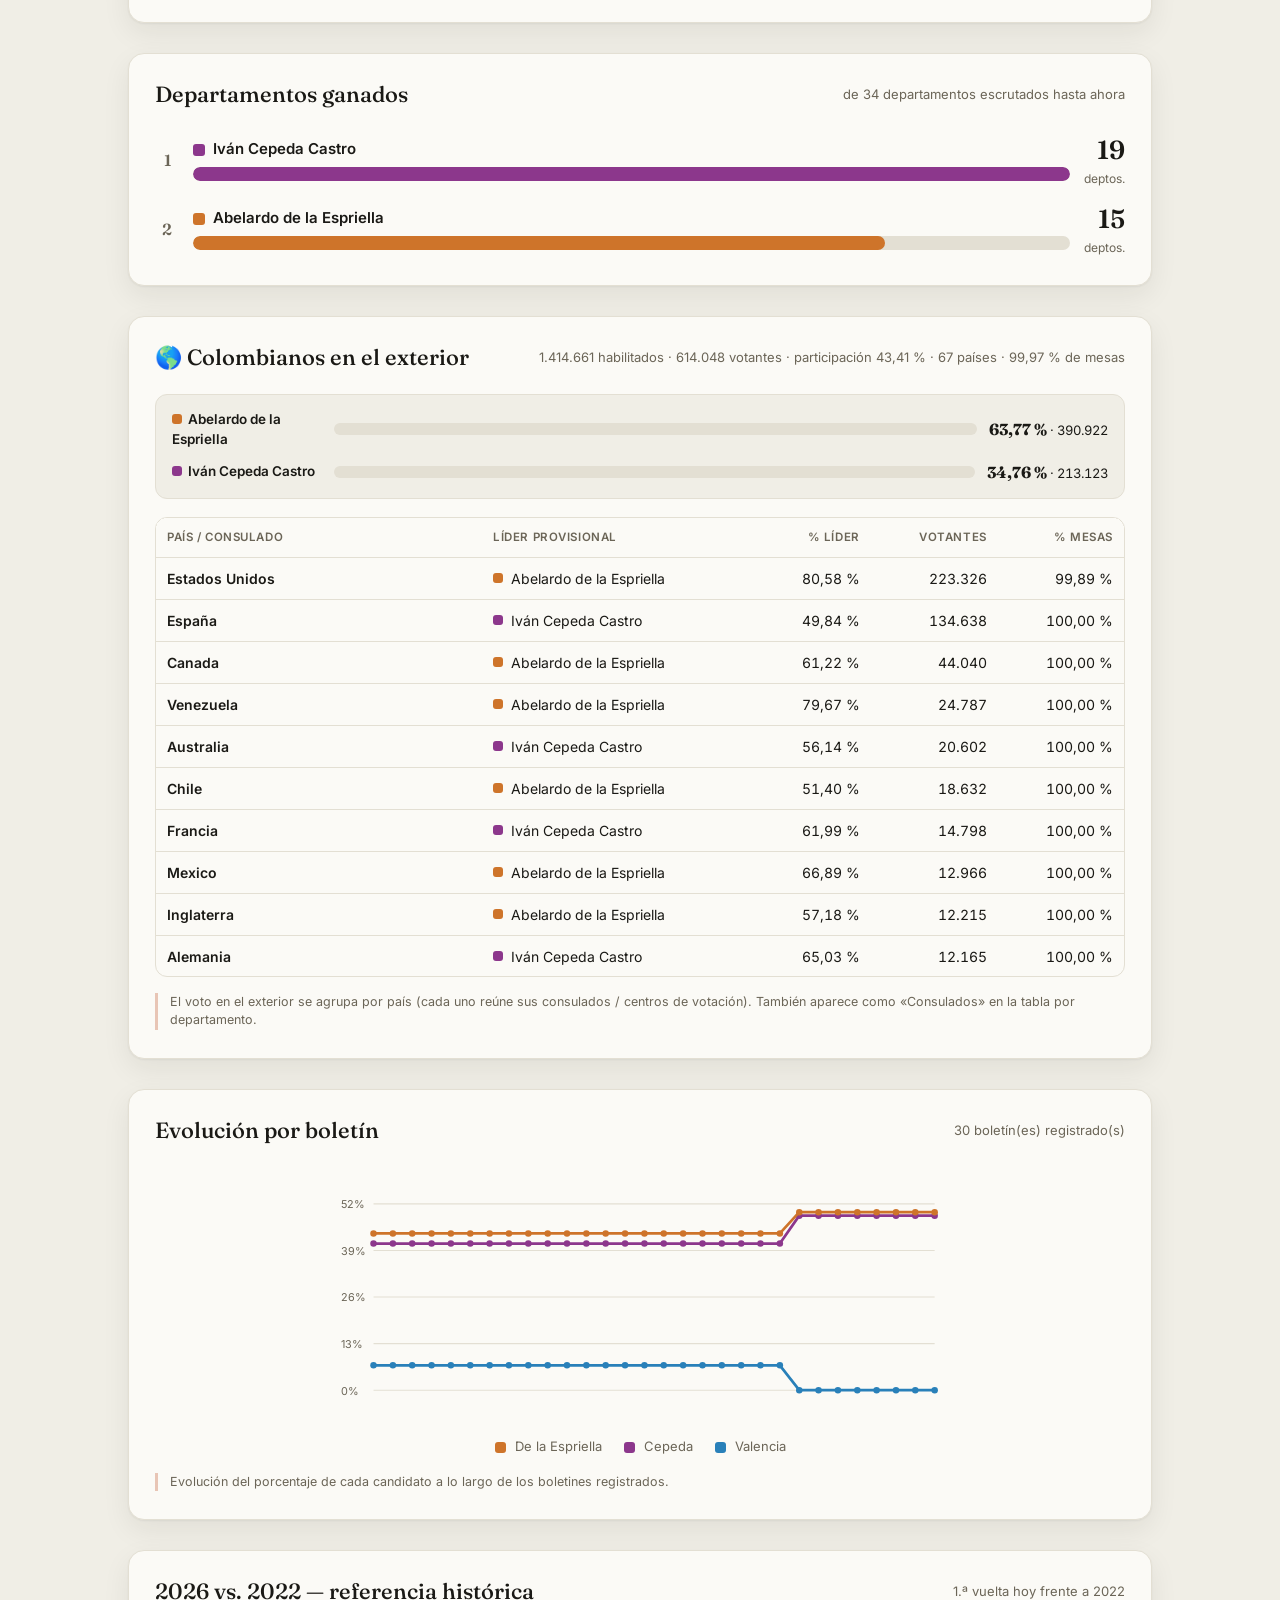
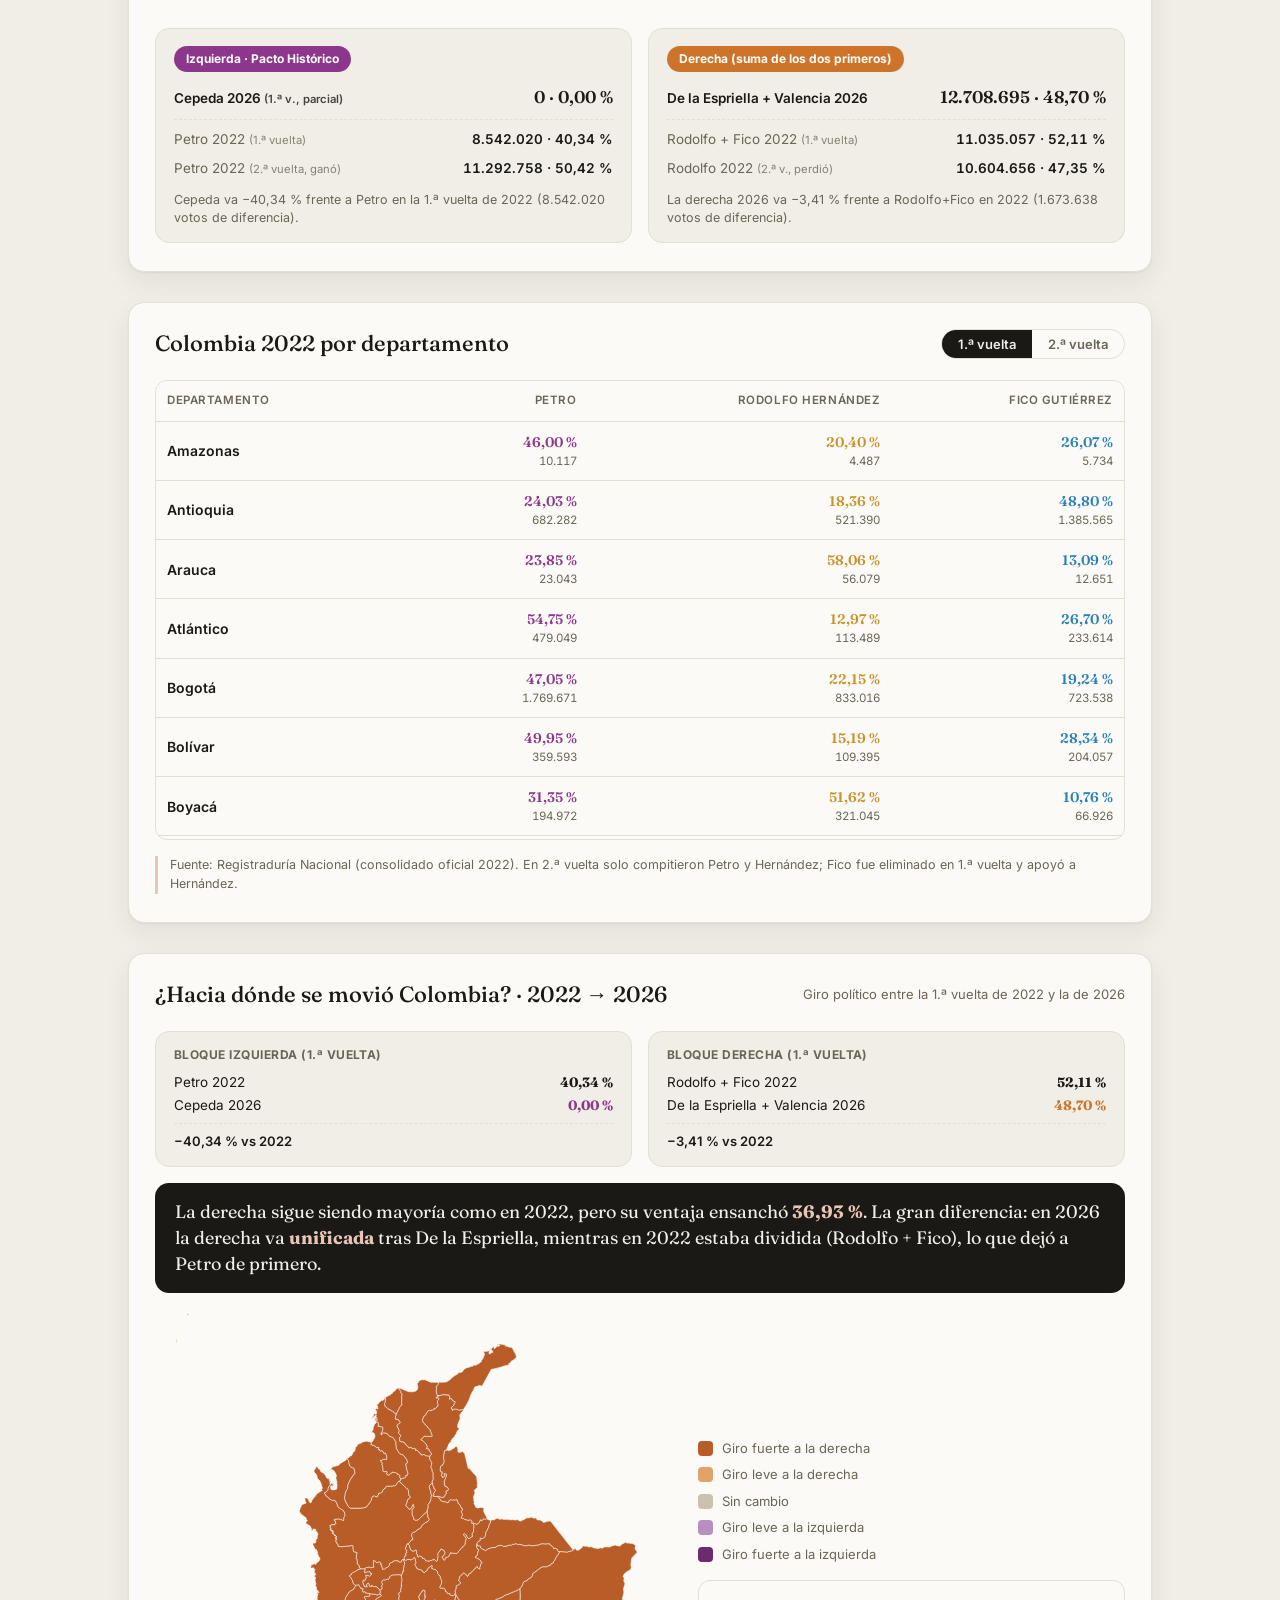
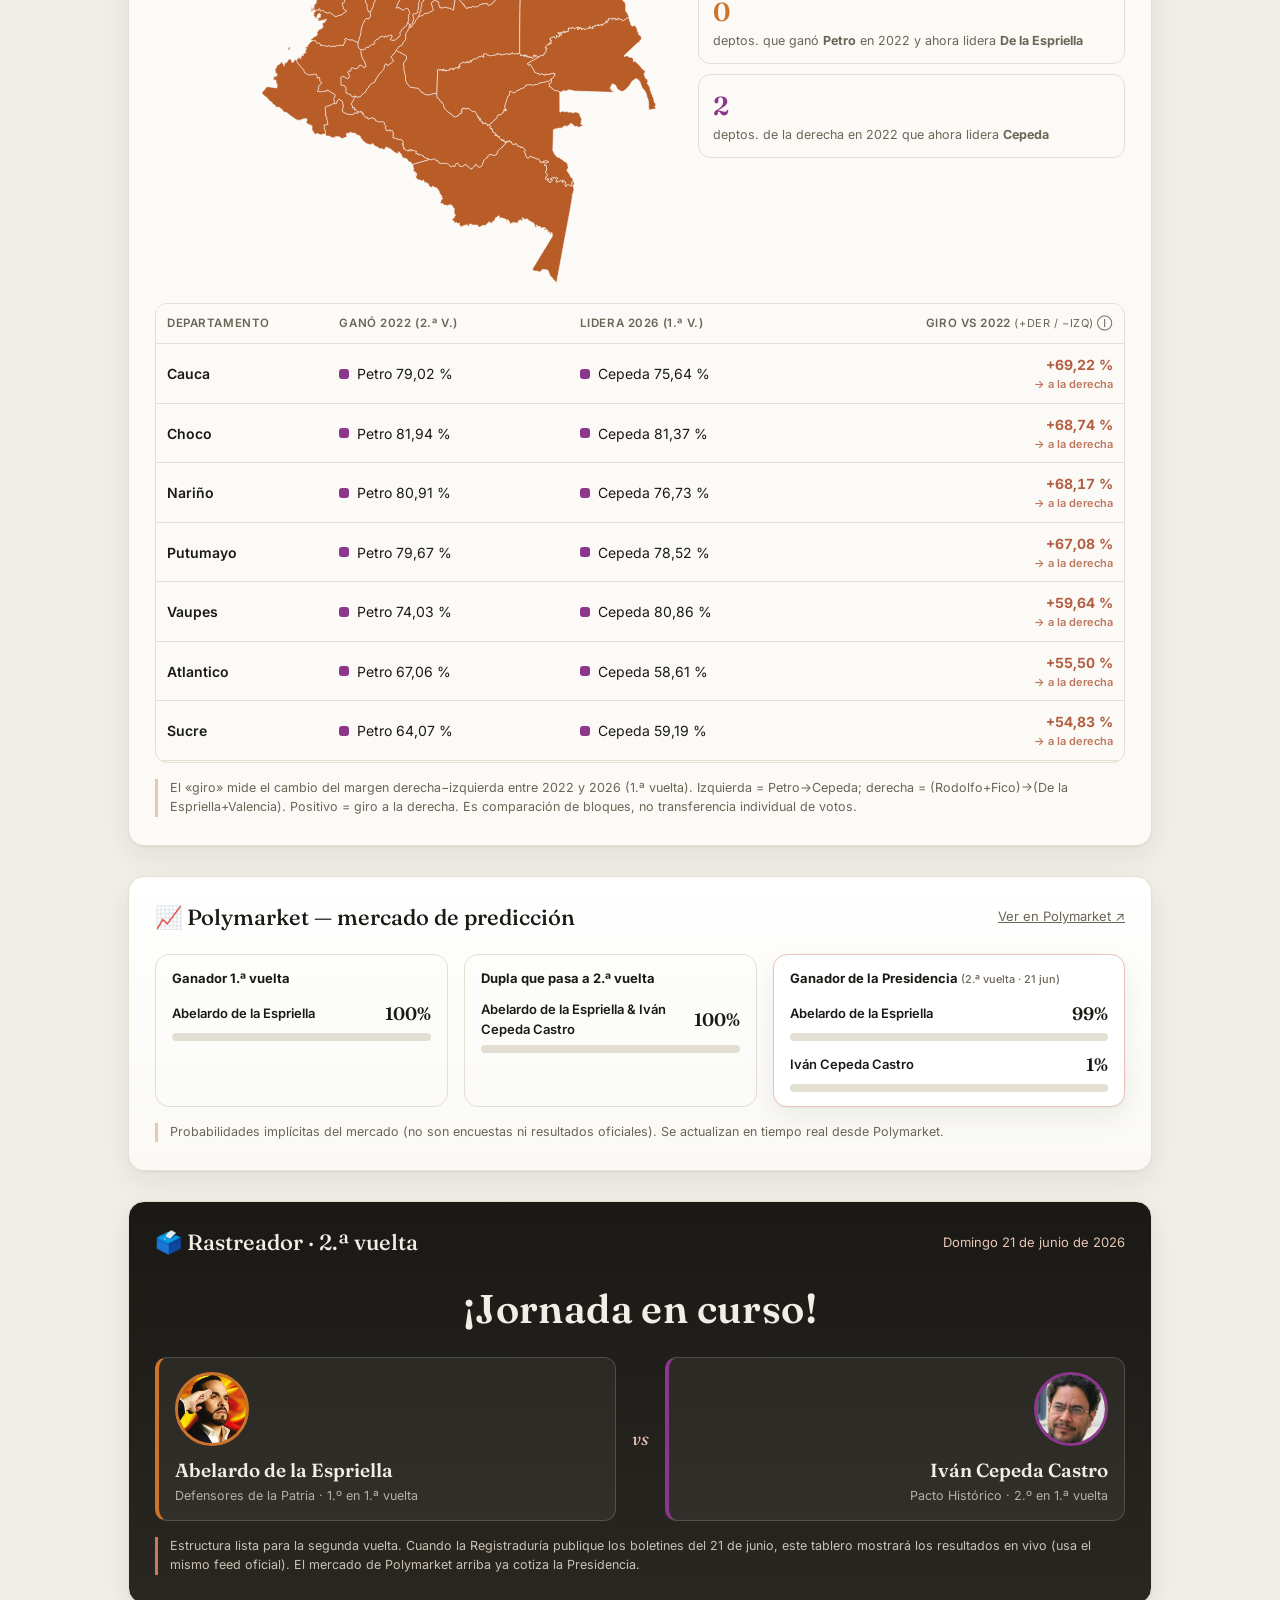
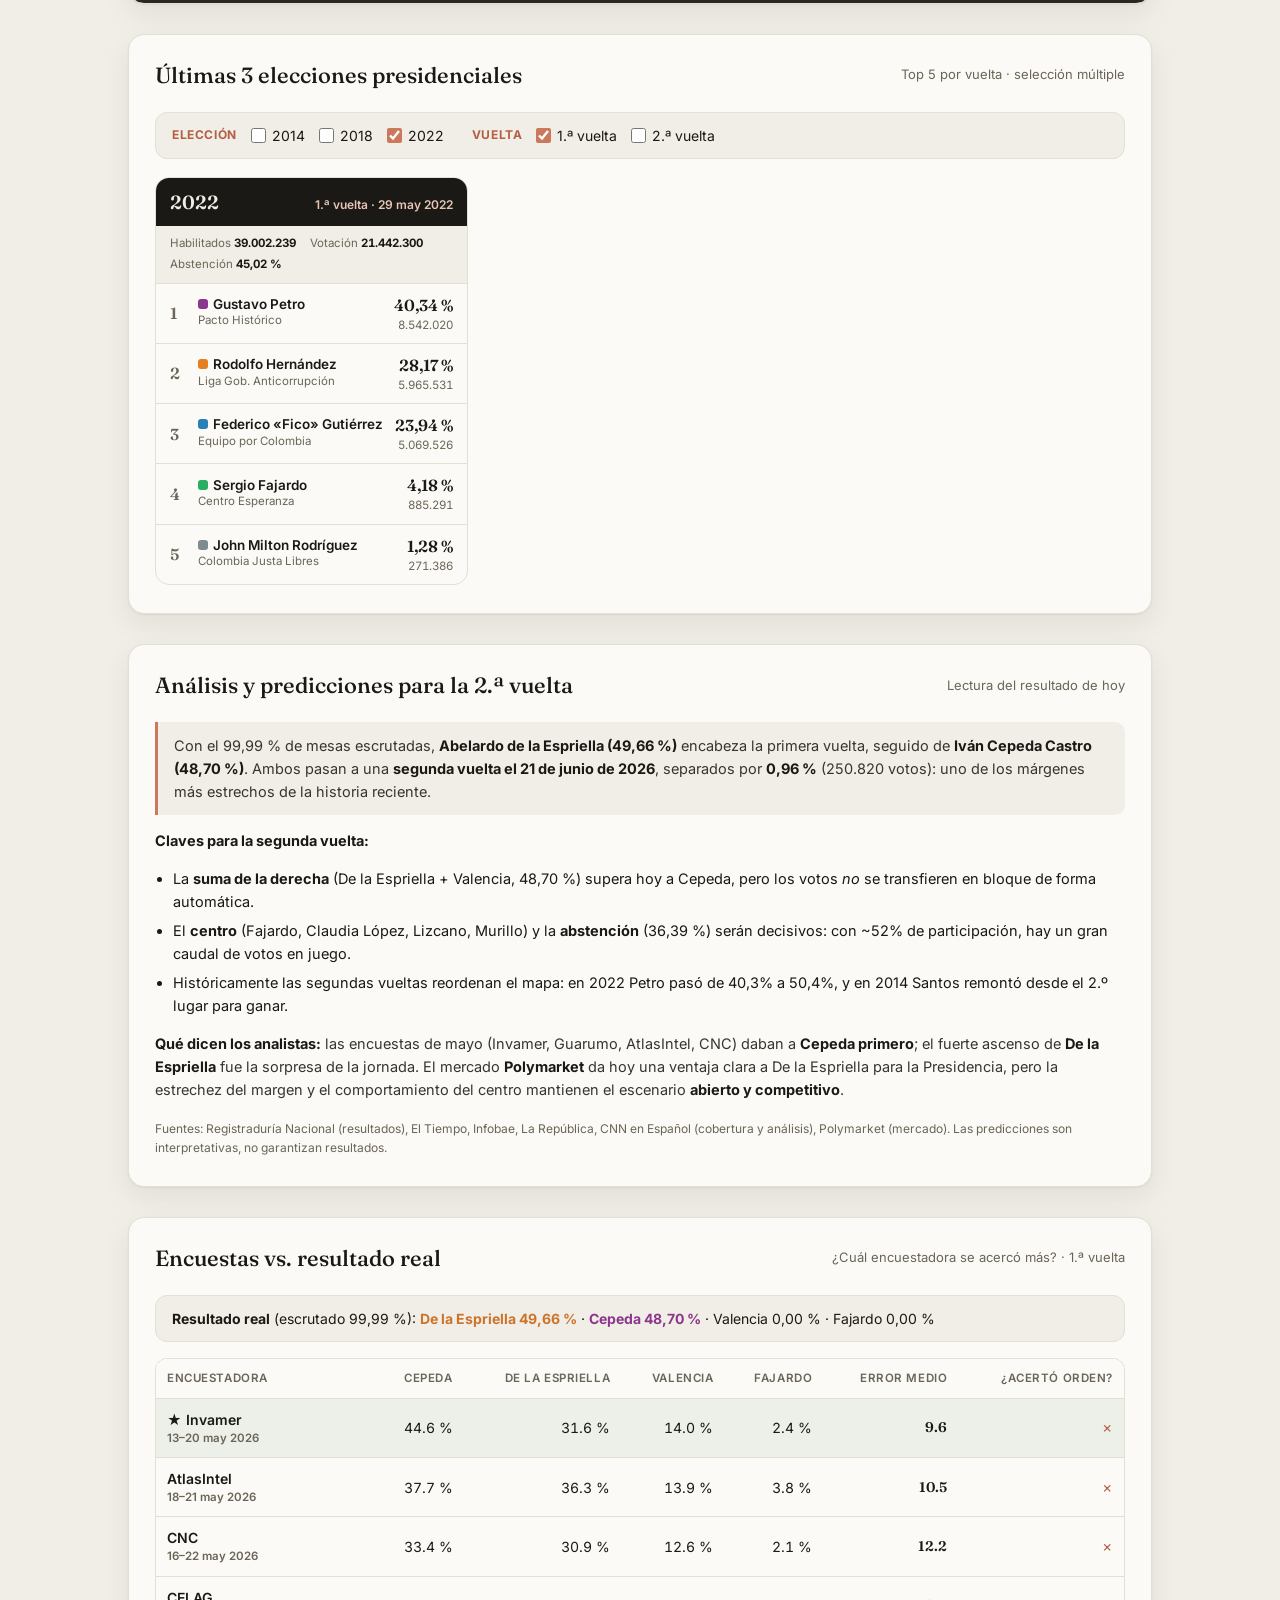
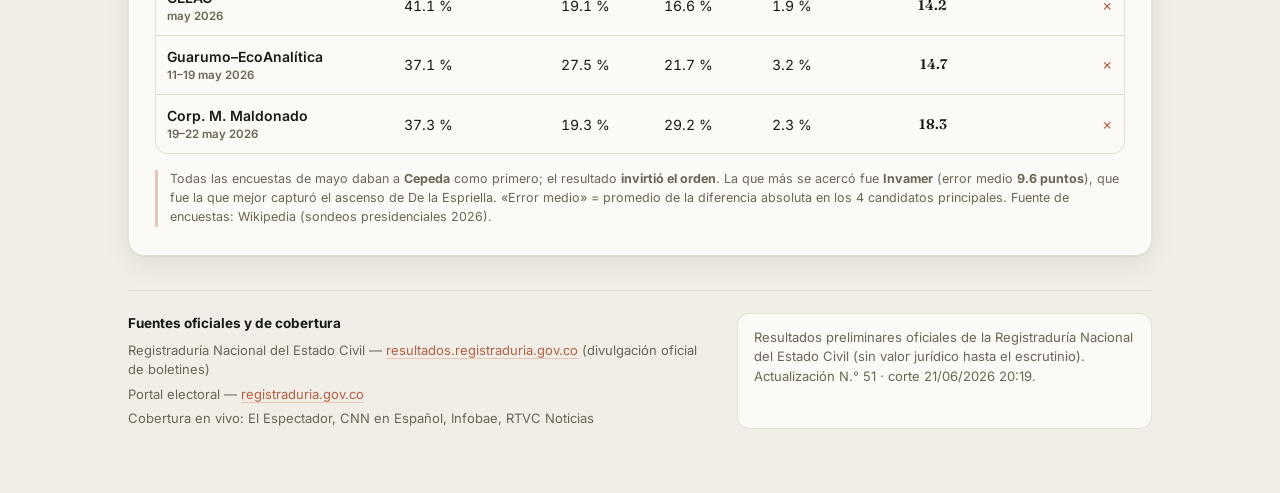
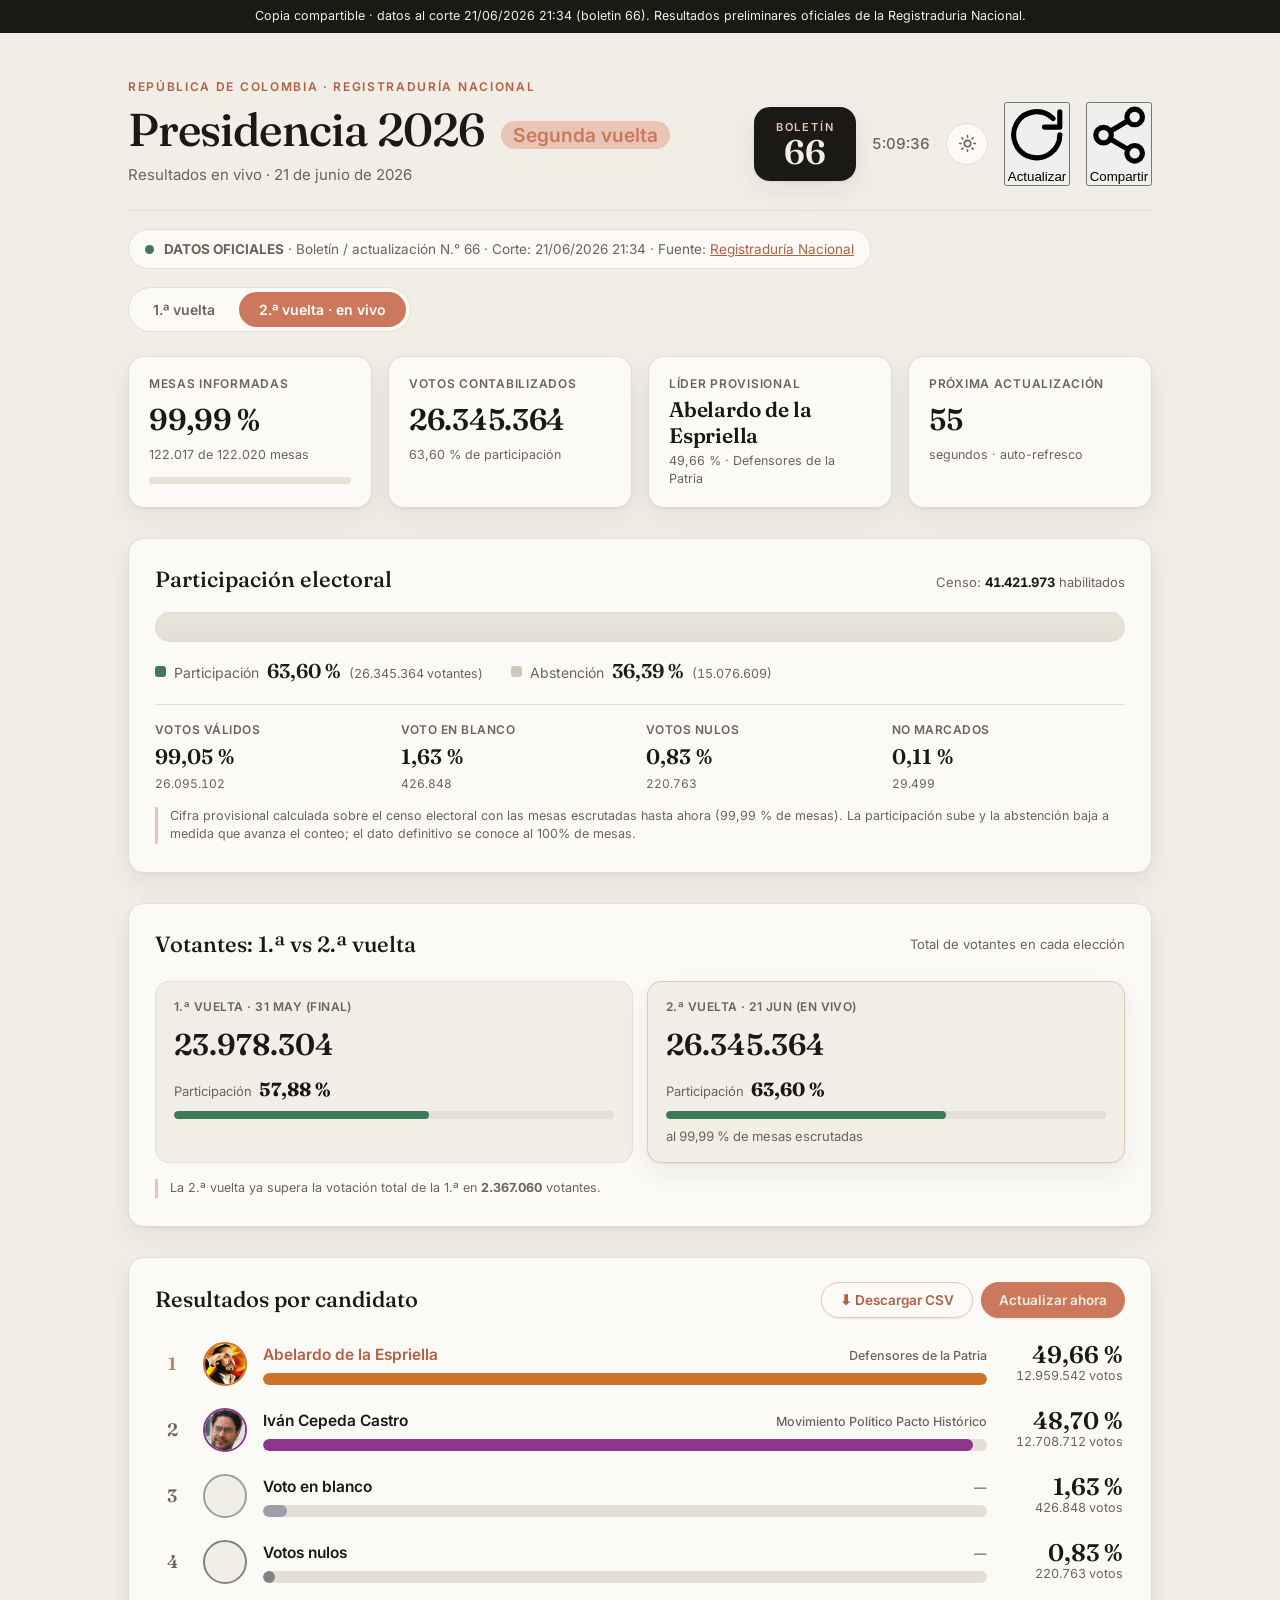
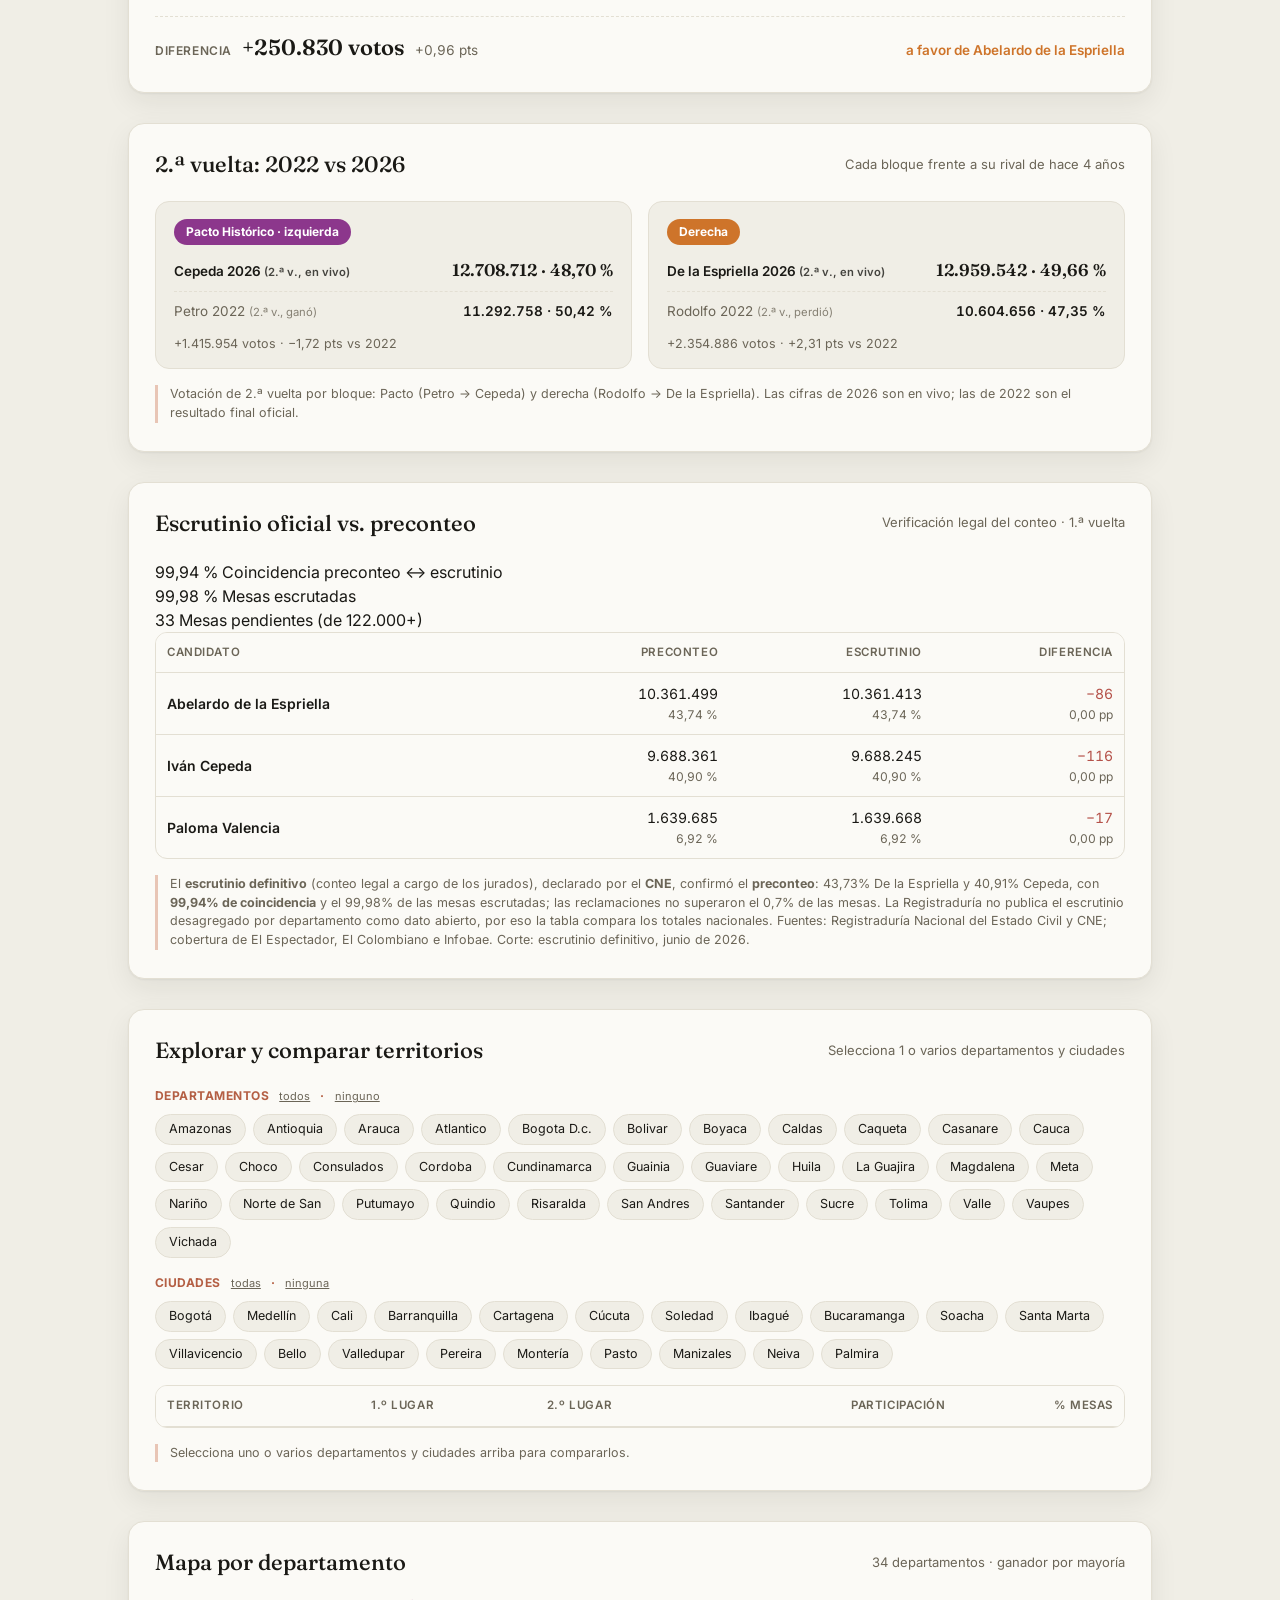
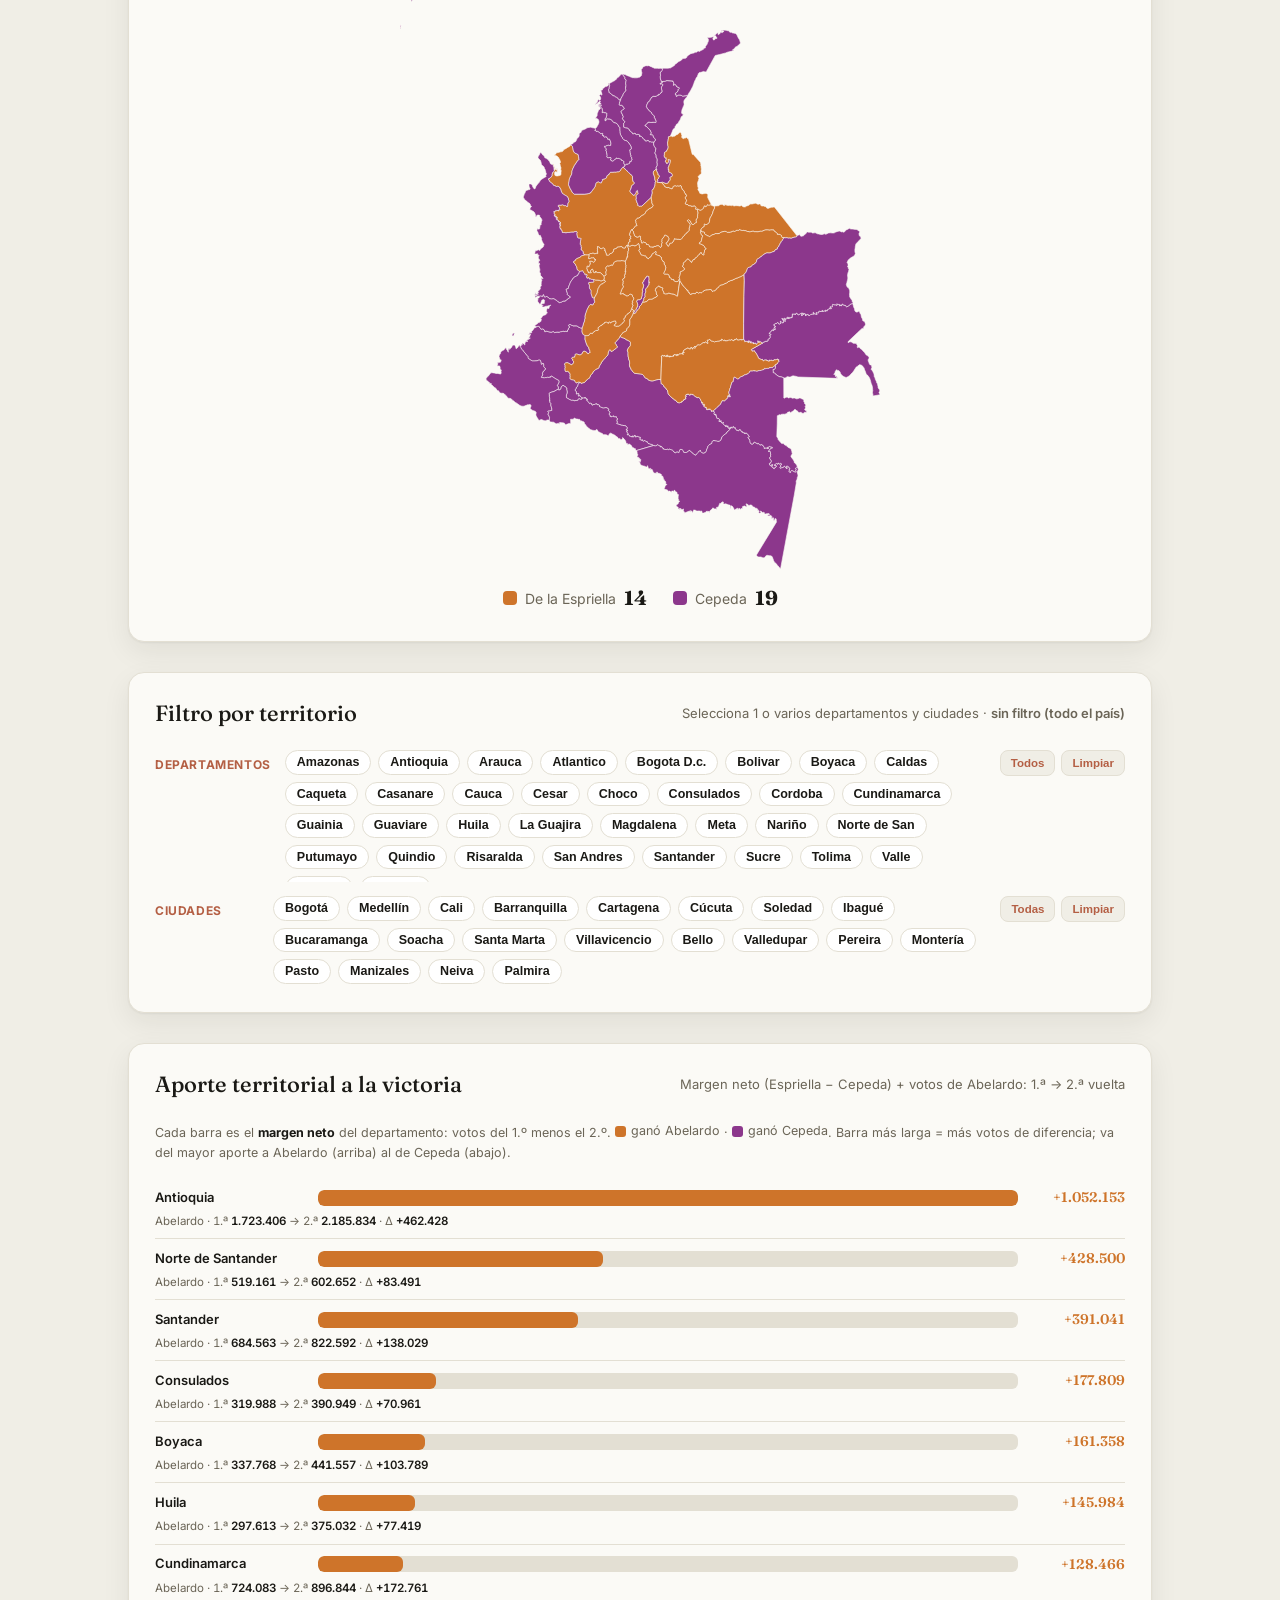
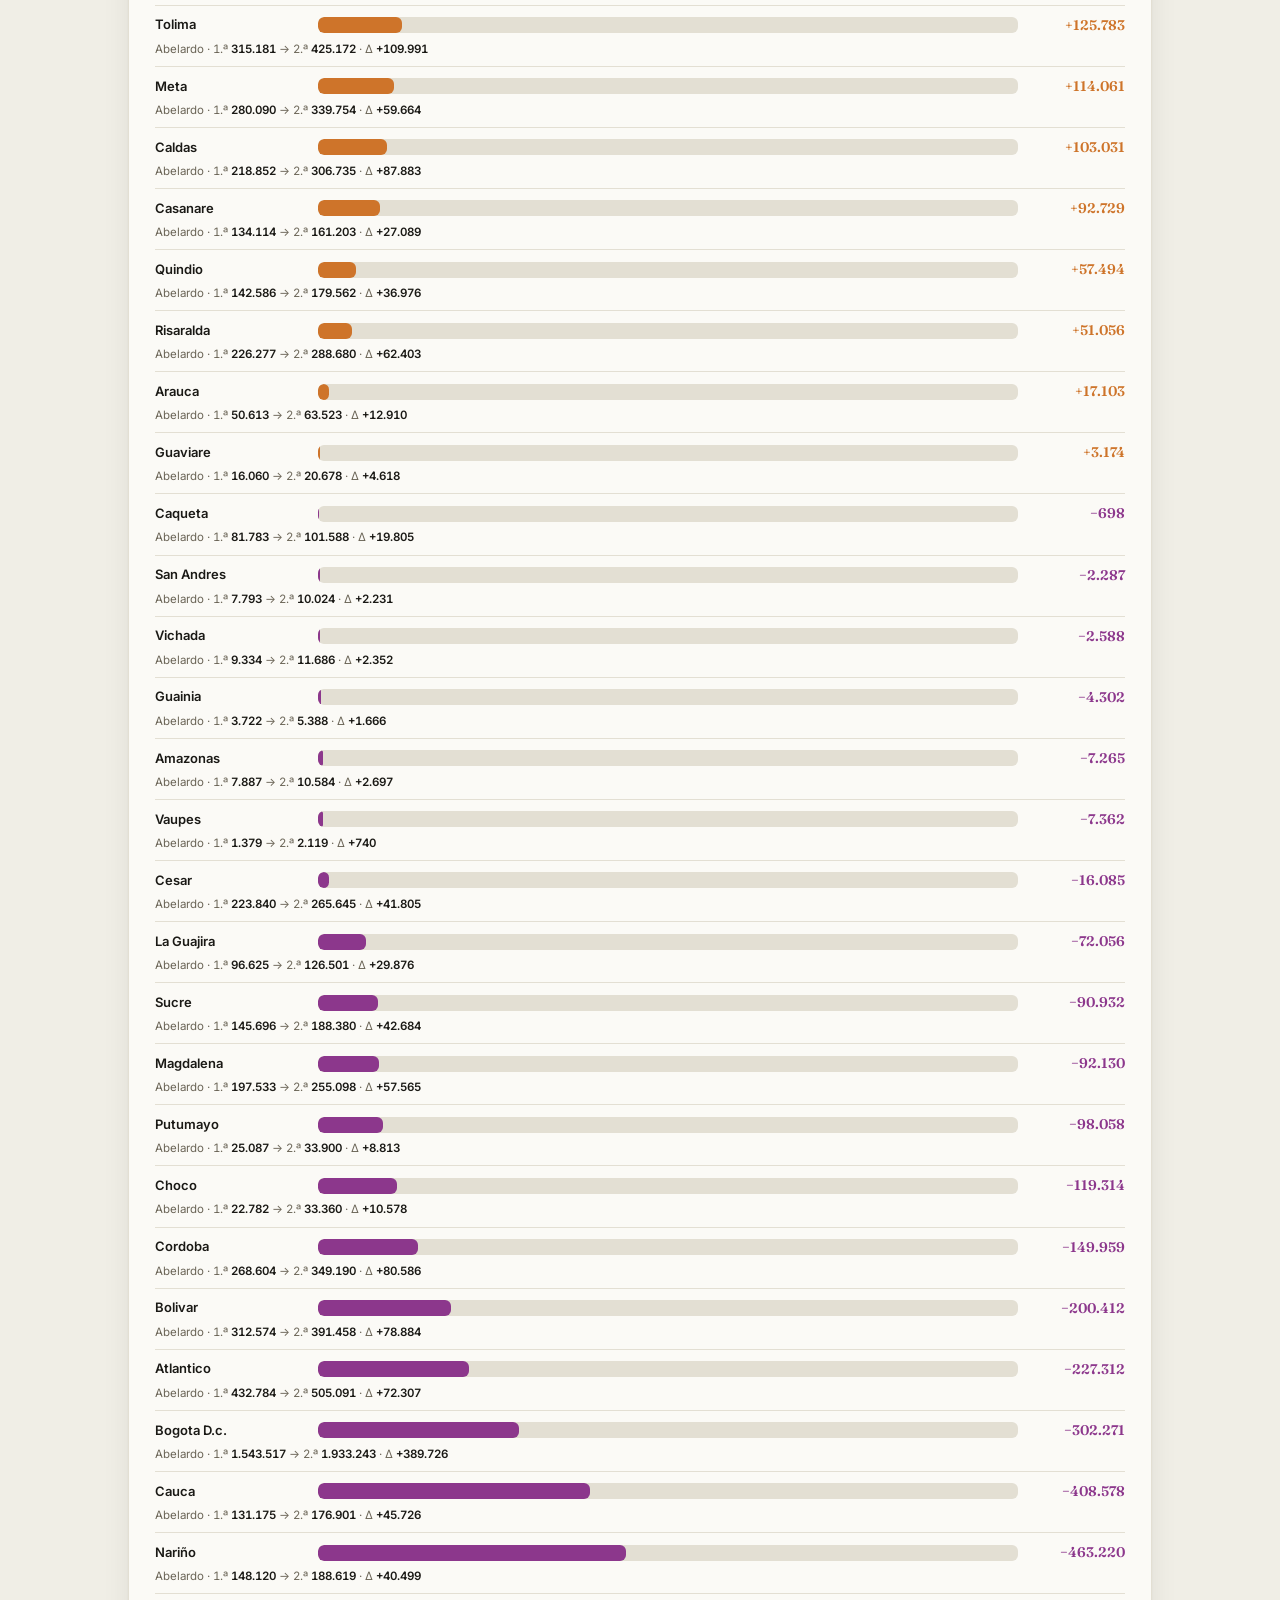
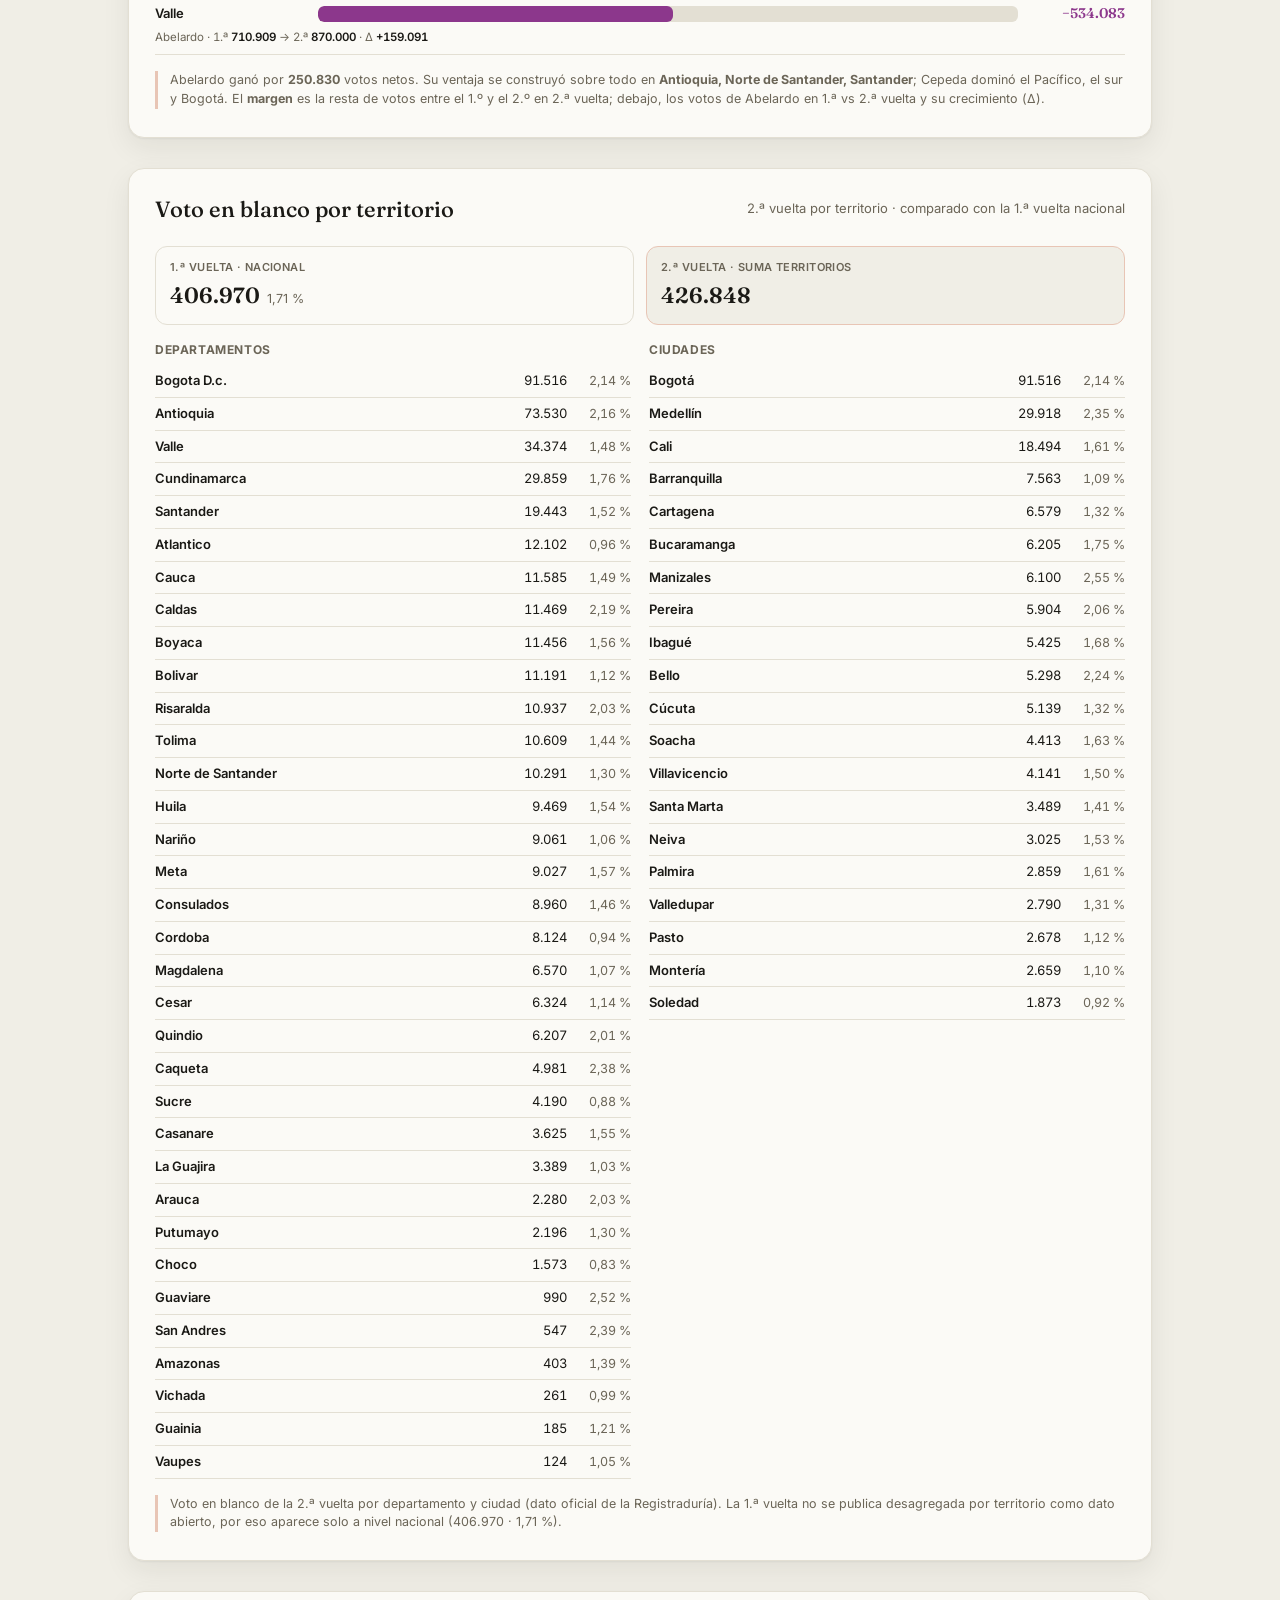
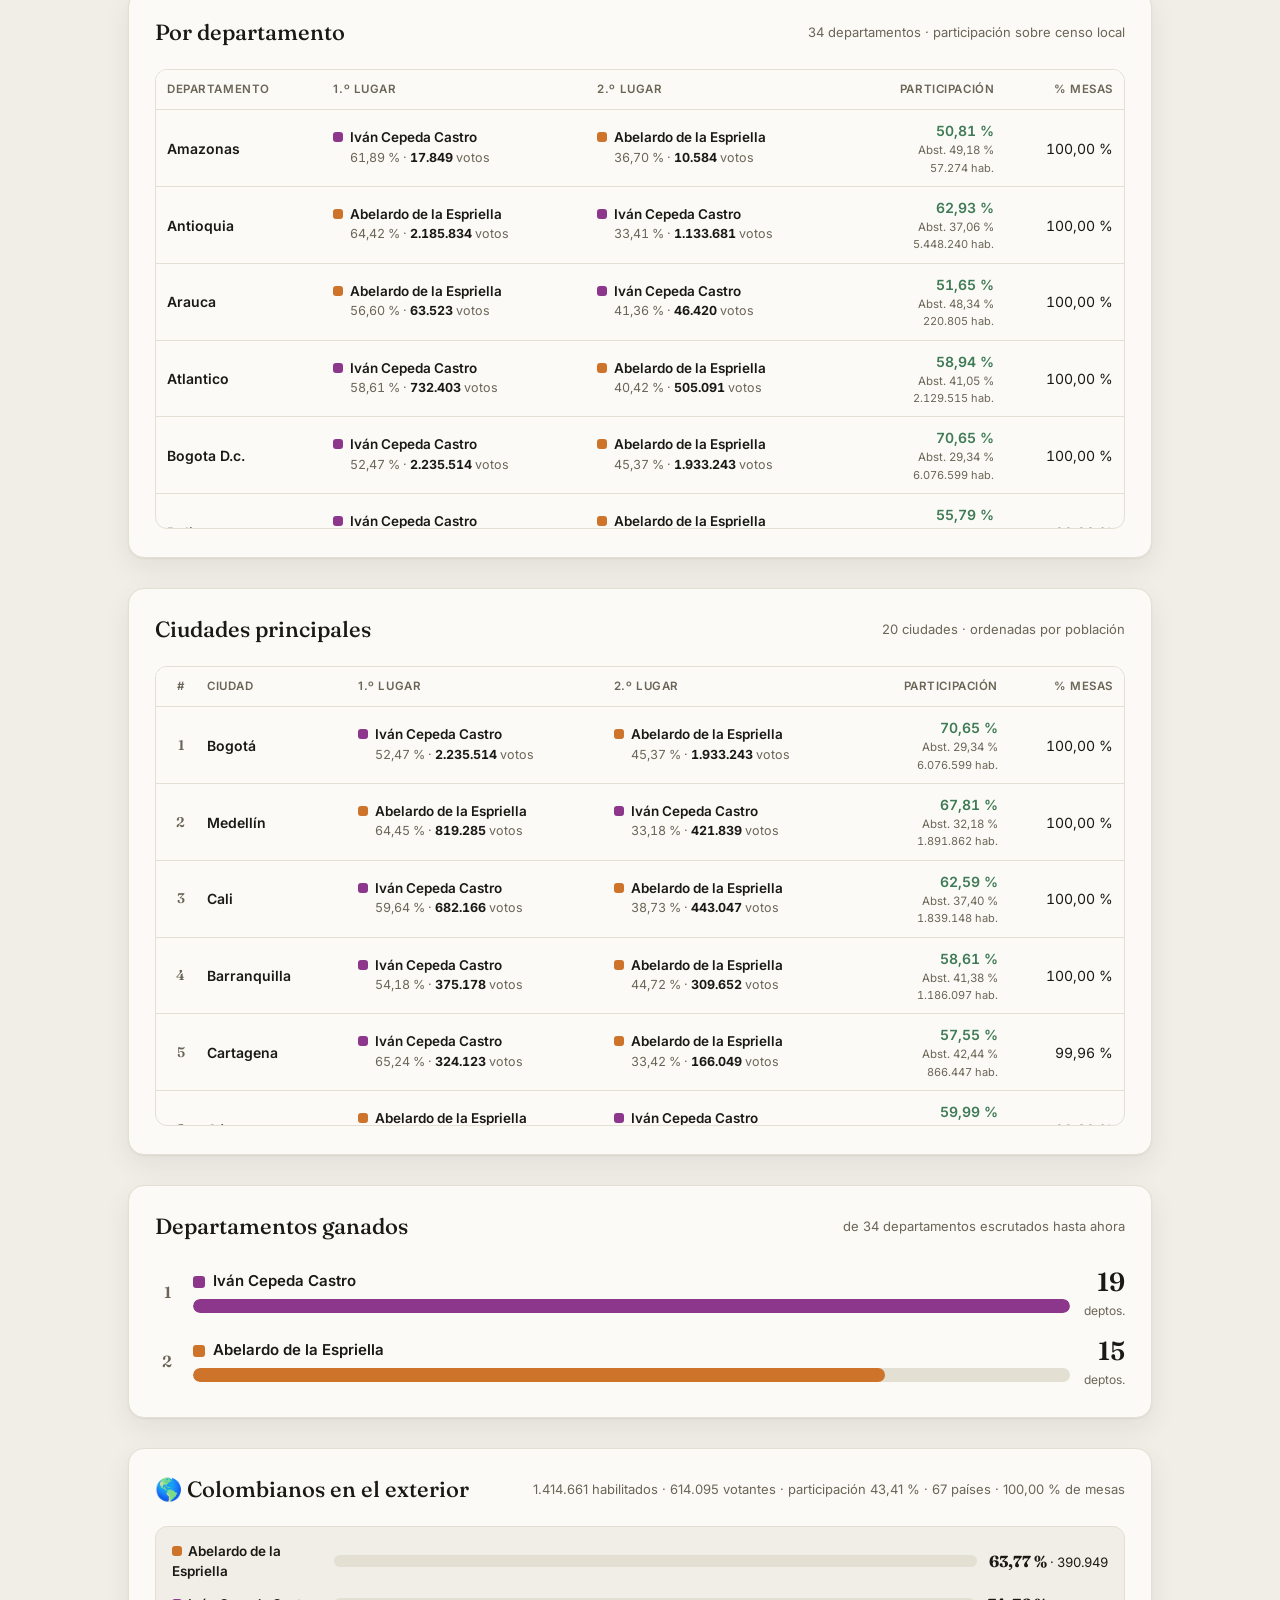
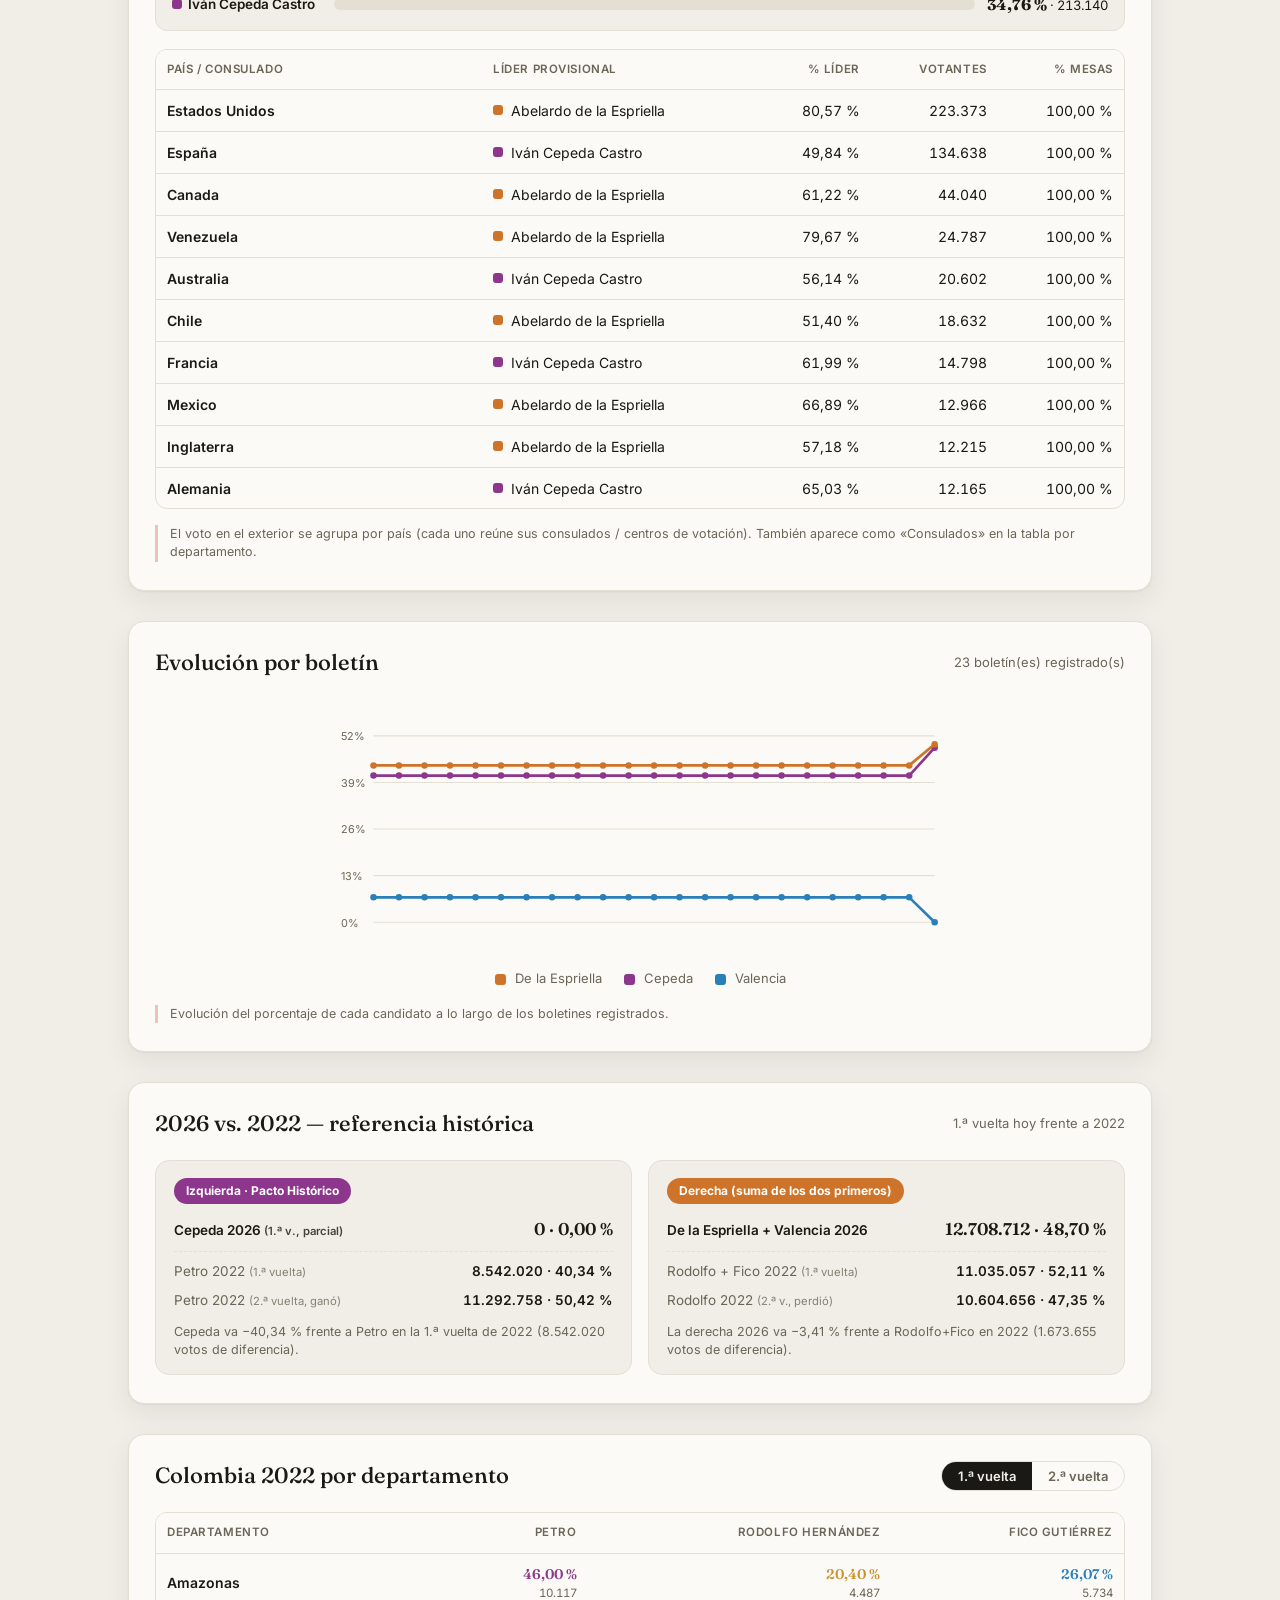
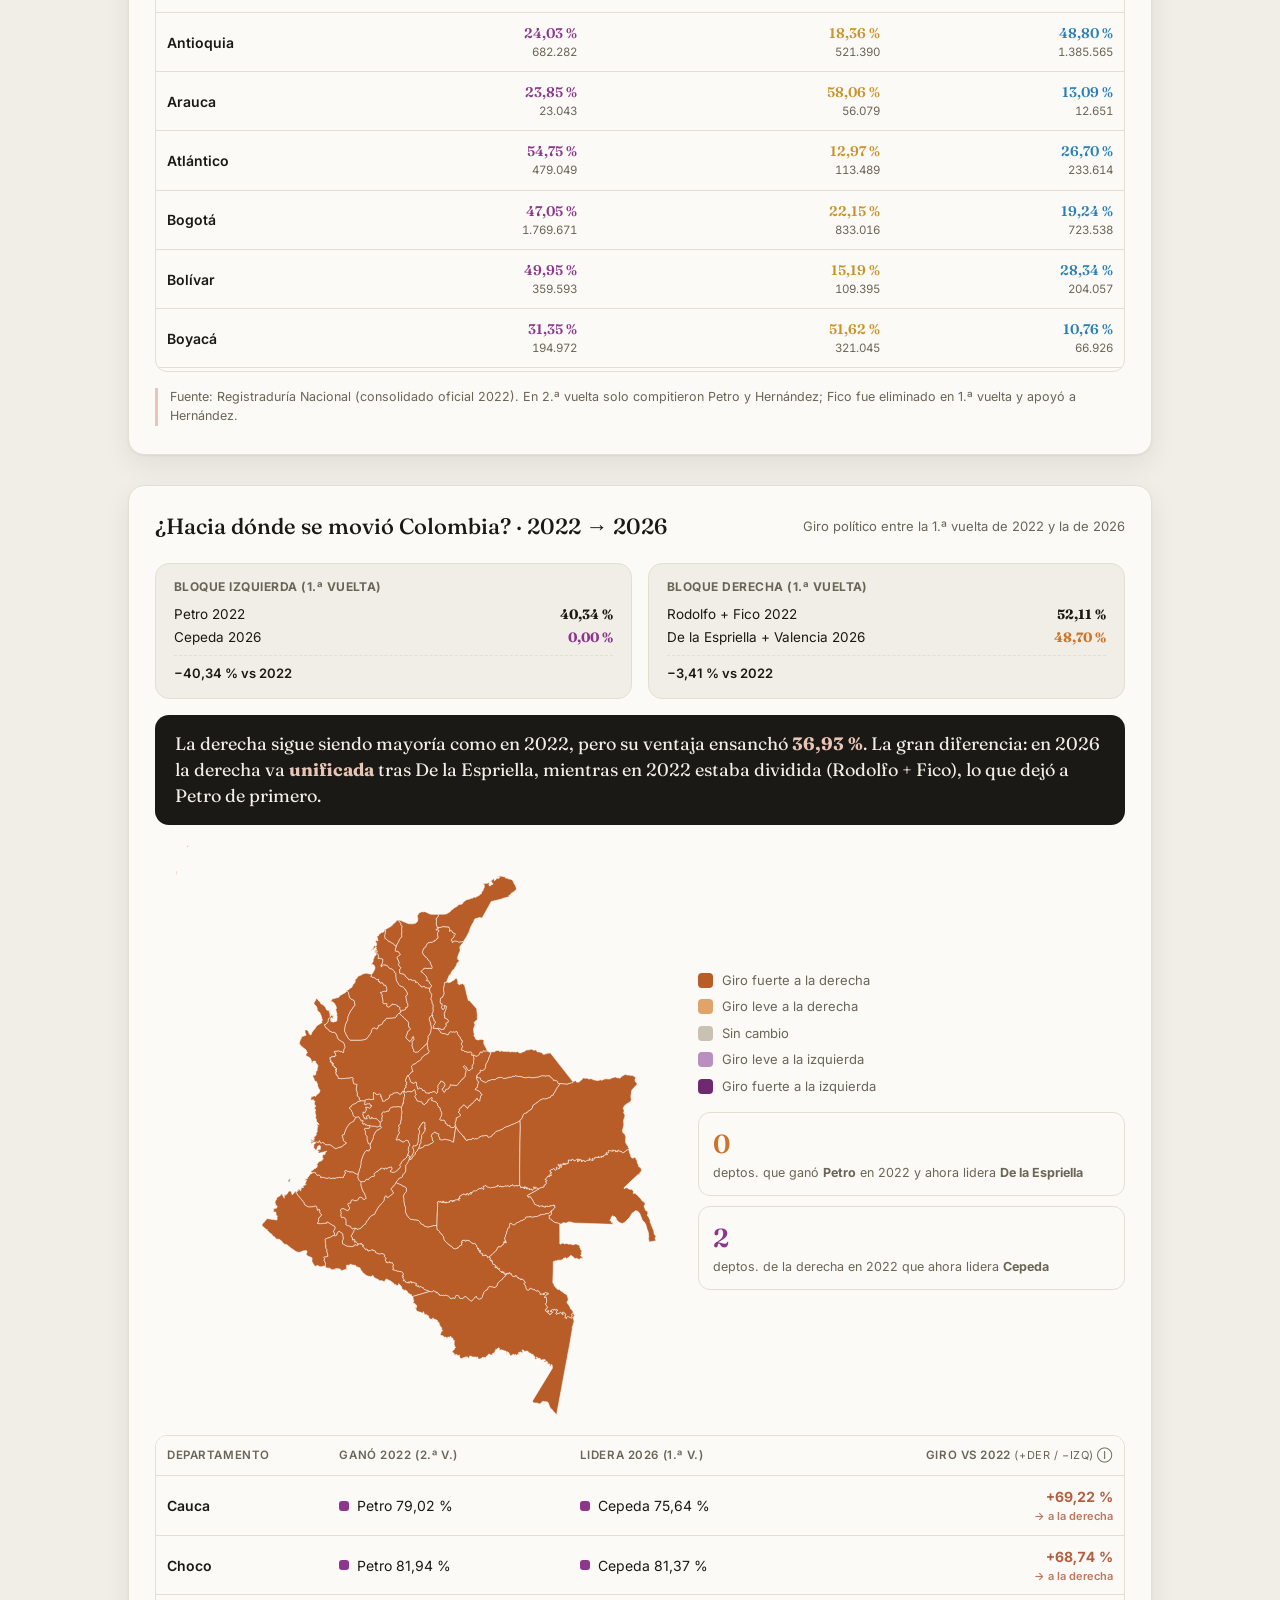
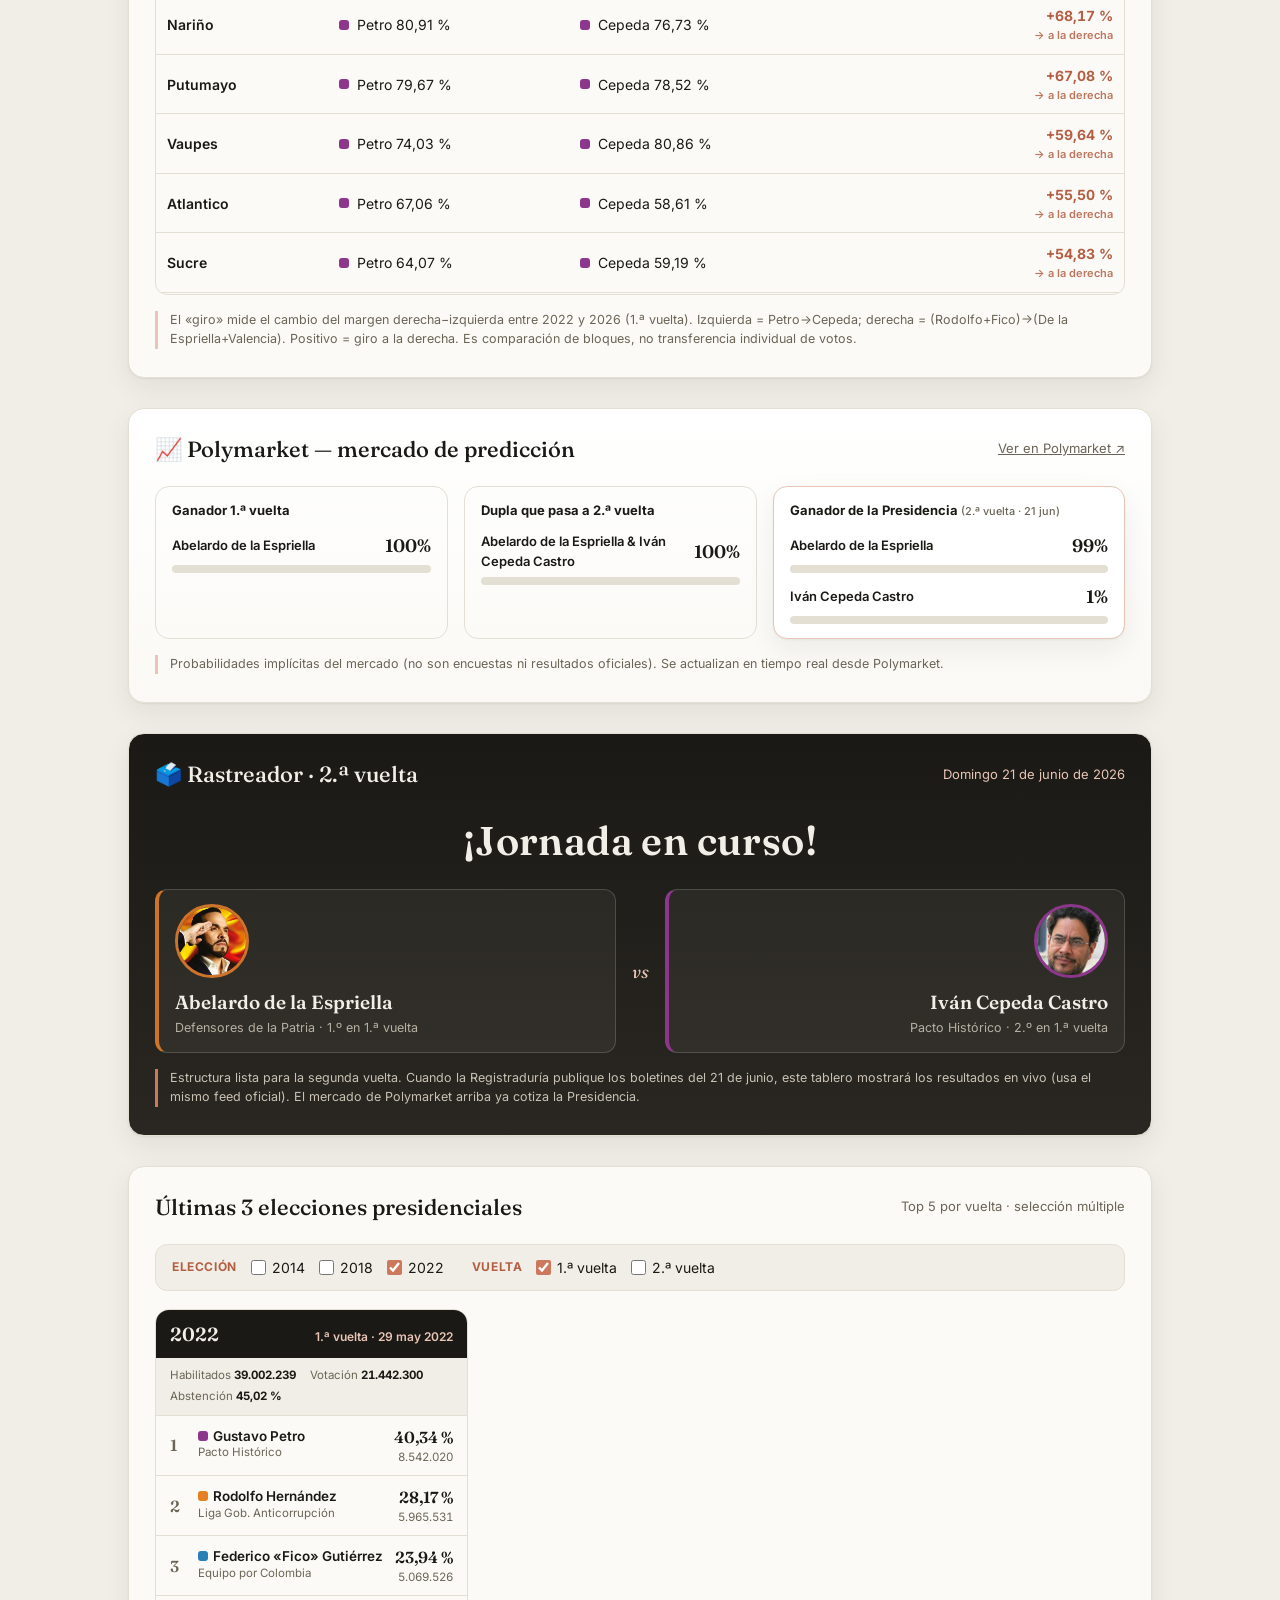
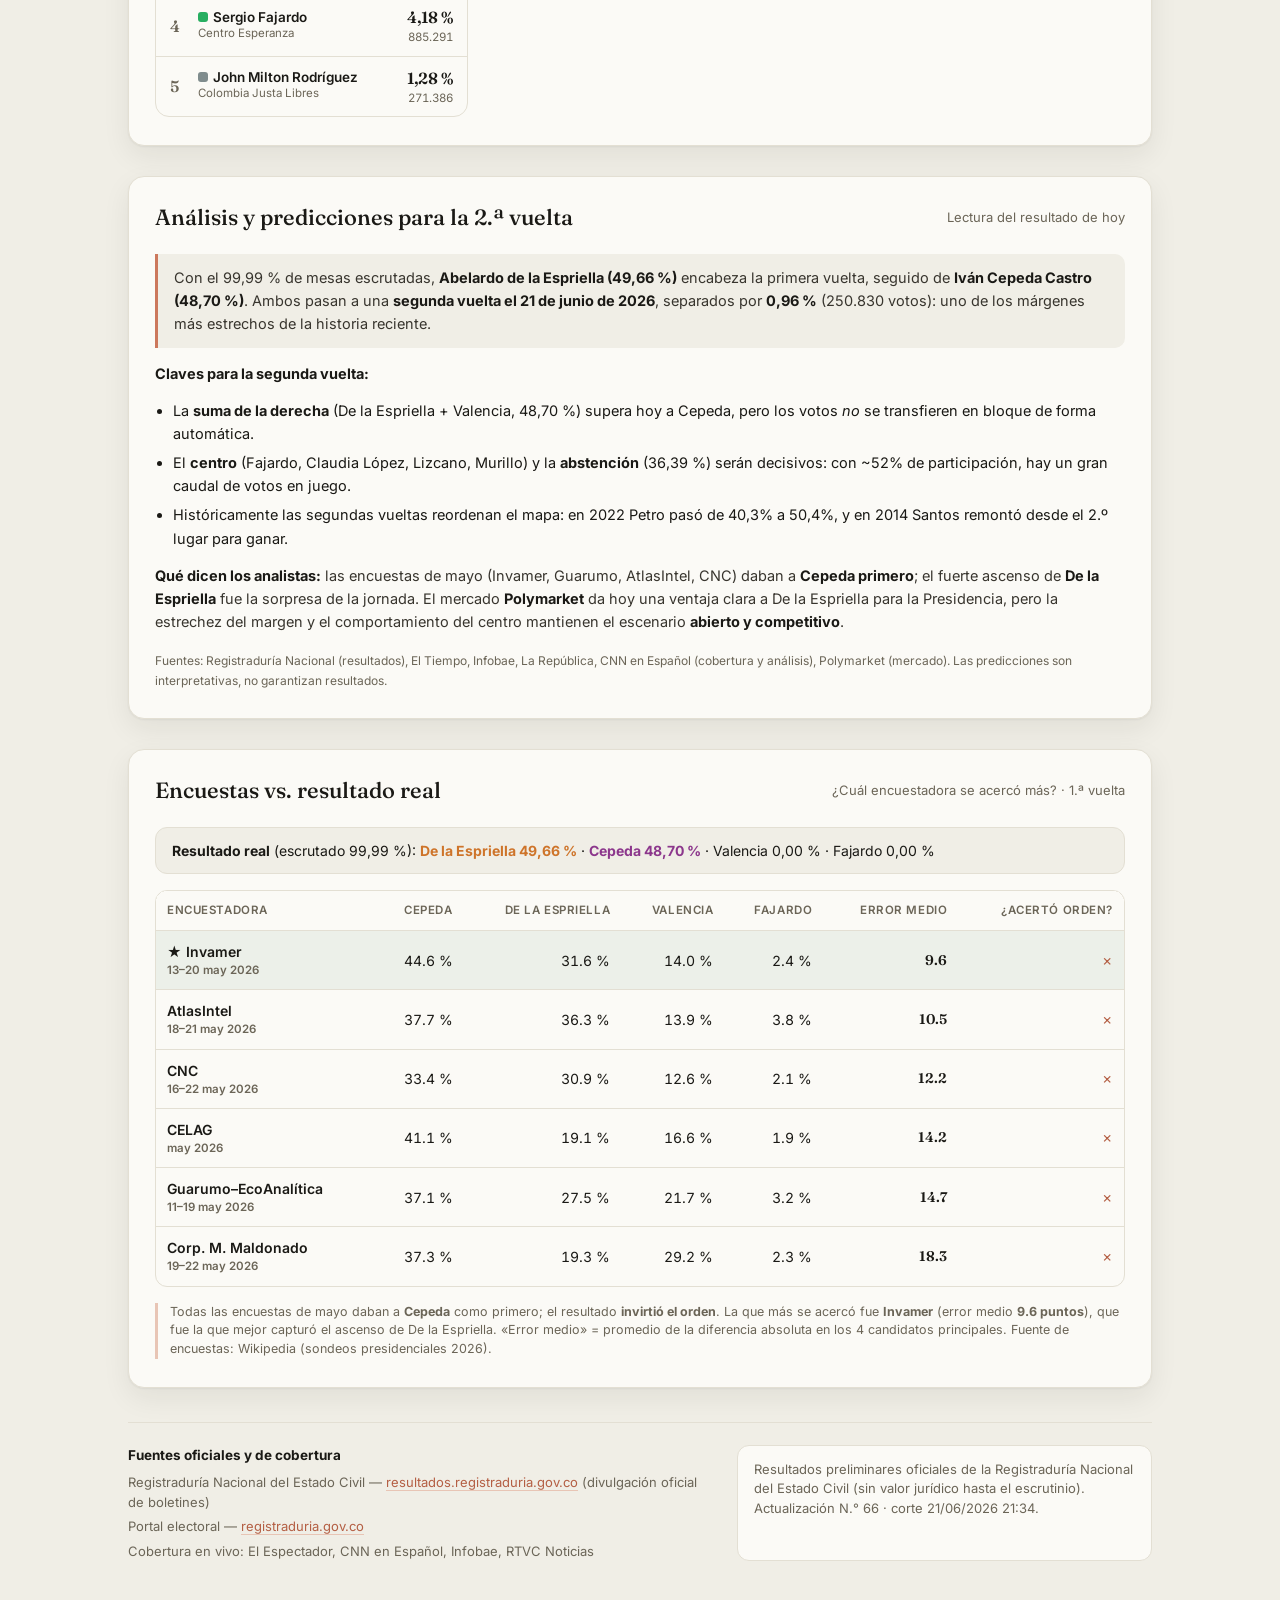
